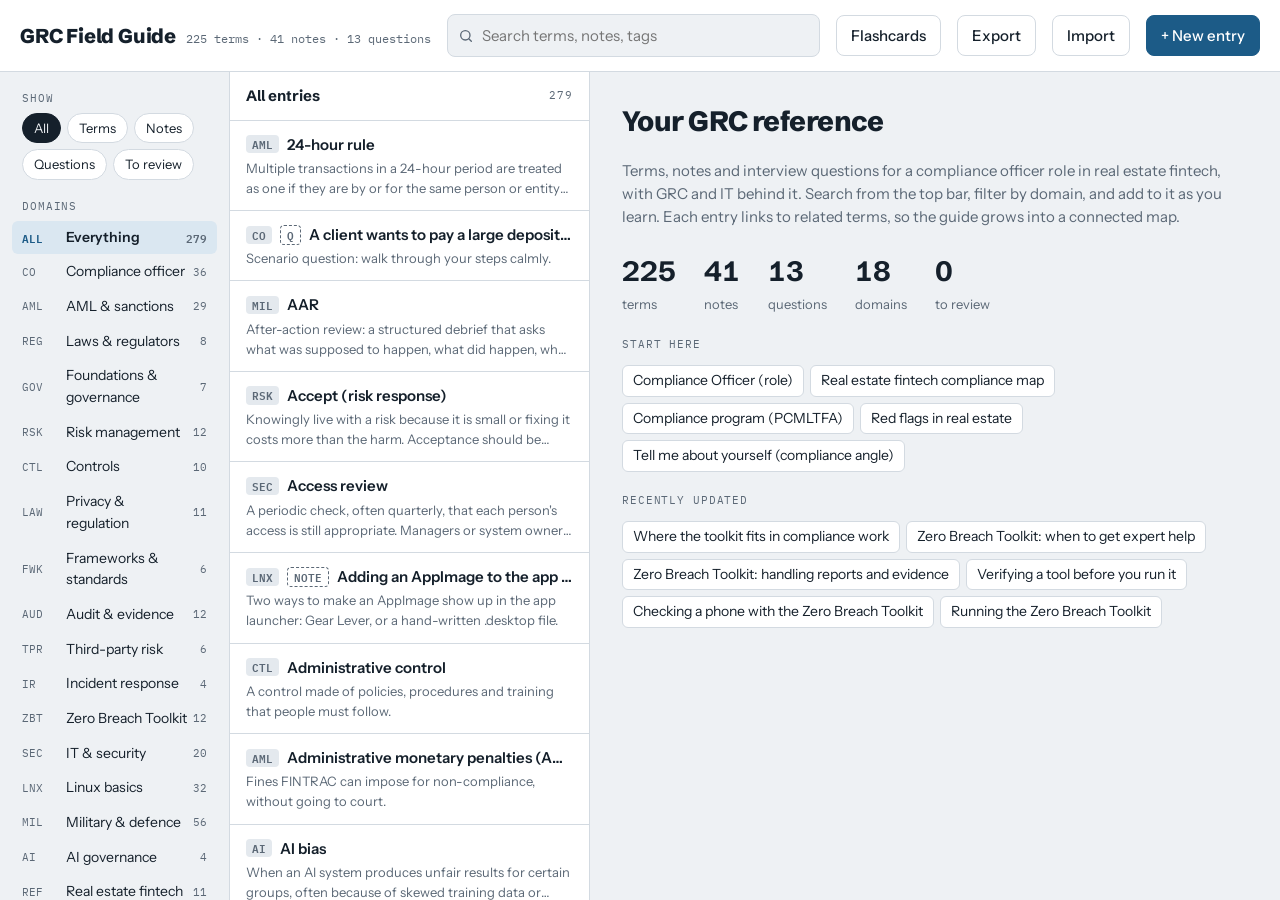
==== index.html @ 6f9888aa "Add browser port of Zero Breach Toolkit (scanner/) and link it from the guide Co-Authored-By: Claude" ====
<!doctype html>
<html lang="en">
<head>
<meta charset="utf-8">
<meta name="viewport" content="width=device-width,initial-scale=1">
<title>GRC Field Guide</title>
<link rel="preconnect" href="https://fonts.googleapis.com">
<link rel="preconnect" href="https://fonts.gstatic.com" crossorigin>
<link rel="stylesheet" href="https://fonts.googleapis.com/css2?family=Schibsted+Grotesk:wght@600;700;800&family=Instrument+Sans:wght@400;500;600&family=IBM+Plex+Mono:wght@400;500&display=swap">
<style>
:root{color-scheme:light}
body{margin:0}
[hidden]{display:none!important}
img{max-width:100%}

/* Layout: three-pane working file — category index | entry ledger | open entry. Collapses to chips + list/detail on phones. */
:root{
  --bg:#EEF1F4; --surface:#FFFFFF; --surface-2:#E4E9EE; --fg:#15202B; --muted:#5B6876; --line:#D3DAE1;
  --accent:#1C5B87; --accent-fg:#FFFFFF; --accent-soft:#DAE7F1; --flag:#A35F00; --flag-soft:#F7E8CC; --danger:#B3261E; --danger-soft:#F8DEDB;
  --f-display:"Schibsted Grotesk","Helvetica Neue",Arial,sans-serif;
  --f-body:"Instrument Sans",system-ui,-apple-system,"Segoe UI",sans-serif;
  --f-mono:"IBM Plex Mono",ui-monospace,"SFMono-Regular",Menlo,monospace;
  --r:8px;
}
@media (prefers-color-scheme: dark){:root:not([data-theme="light"]){
  --bg:#0F151C; --surface:#161F29; --surface-2:#1E2935; --fg:#E3E9EF; --muted:#93A1B0; --line:#293543;
  --accent:#82B8DF; --accent-fg:#0F151C; --accent-soft:#1A3246; --flag:#E5A851; --flag-soft:#38290F; --danger:#F08B80; --danger-soft:#3B1C1A; color-scheme:dark}}
:root[data-theme="dark"]{
  --bg:#0F151C; --surface:#161F29; --surface-2:#1E2935; --fg:#E3E9EF; --muted:#93A1B0; --line:#293543;
  --accent:#82B8DF; --accent-fg:#0F151C; --accent-soft:#1A3246; --flag:#E5A851; --flag-soft:#38290F; --danger:#F08B80; --danger-soft:#3B1C1A; color-scheme:dark}

html,body{height:100%}
body{background:var(--bg);color:var(--fg);font-family:var(--f-body);font-size:15px;line-height:1.55}
*{box-sizing:border-box}
button,input,select,textarea{font:inherit;color:inherit}
:focus-visible{outline:2px solid var(--accent);outline-offset:2px}

.app{height:100%;display:grid;grid-template-rows:auto 1fr;min-height:0}
header.top{display:flex;flex-wrap:wrap;align-items:center;gap:12px 16px;padding:14px 20px;border-bottom:1px solid var(--line);background:var(--surface)}
.brand{display:flex;align-items:baseline;gap:10px;margin-right:auto;min-width:0}
.brand h1{font-family:var(--f-display);font-weight:800;font-size:20px;letter-spacing:-.01em;margin:0;white-space:nowrap}
.brand .count{font-family:var(--f-mono);font-size:12px;color:var(--muted);font-variant-numeric:tabular-nums}
.search{position:relative;flex:1 1 260px;max-width:420px}
.search input{width:100%;padding:9px 12px 9px 34px;border:1px solid var(--line);border-radius:var(--r);background:var(--bg)}
.search svg{position:absolute;left:11px;top:50%;transform:translateY(-50%);width:16px;height:16px;stroke:var(--muted)}
.btn{display:inline-flex;align-items:center;gap:6px;padding:8px 14px;border-radius:var(--r);border:1px solid var(--line);background:var(--surface);cursor:pointer;font-weight:500;white-space:nowrap}
.btn:hover{background:var(--surface-2)}
.btn.primary{background:var(--accent);border-color:var(--accent);color:var(--accent-fg)}
.btn.primary:hover{filter:brightness(1.08)}
.btn.danger{color:var(--danger);border-color:var(--danger)}
.btn.danger.solid{background:var(--danger);color:var(--surface)}
.btn.ghost{border-color:transparent;background:transparent}
.btn:disabled{opacity:.45;cursor:not-allowed}

.panes{display:grid;grid-template-columns:230px minmax(280px,360px) minmax(0,1fr);min-height:0}
.rail,.ledger,.detail{min-height:0;overflow-y:auto}
.rail{border-right:1px solid var(--line);padding:18px 12px}
.ledger{border-right:1px solid var(--line);background:var(--surface)}
.detail{padding:28px 32px 48px}

.label{font-family:var(--f-mono);font-size:11px;letter-spacing:.08em;text-transform:uppercase;color:var(--muted)}
.rail .label{padding:0 10px 6px}
.rail nav{display:flex;flex-direction:column;gap:1px;margin-bottom:18px}
.catbtn{display:grid;grid-template-columns:38px 1fr auto;align-items:center;gap:6px;width:100%;text-align:left;padding:6px 10px;border:0;border-radius:6px;background:transparent;cursor:pointer;font-size:14px}
.catbtn:hover{background:var(--surface-2)}
.catbtn[aria-pressed="true"]{background:var(--accent-soft);color:var(--fg);font-weight:600}
.catbtn .code{font-family:var(--f-mono);font-size:11px;color:var(--muted)}
.catbtn[aria-pressed="true"] .code{color:var(--accent)}
.catbtn .n{font-family:var(--f-mono);font-size:11px;color:var(--muted);font-variant-numeric:tabular-nums}
.kinds{display:flex;flex-wrap:wrap;gap:6px;padding:0 10px 18px}
.pill{padding:4px 11px;border-radius:999px;border:1px solid var(--line);background:var(--surface);cursor:pointer;font-size:13px}
.pill[aria-pressed="true"]{background:var(--fg);color:var(--bg);border-color:var(--fg)}
.chiprow{display:none}

.ledger-head{position:sticky;top:0;z-index:1;display:flex;justify-content:space-between;align-items:center;gap:8px;padding:12px 16px;background:var(--surface);border-bottom:1px solid var(--line)}
.ledger-head h2{font-family:var(--f-display);font-size:15px;font-weight:700;margin:0}
.ledger ul{list-style:none;margin:0;padding:0}
.row{display:block;width:100%;text-align:left;padding:12px 16px;border:0;border-bottom:1px solid var(--line);background:transparent;cursor:pointer}
.row:hover{background:var(--surface-2)}
.row[aria-current="true"]{background:var(--accent-soft);box-shadow:inset 3px 0 0 var(--accent)}
.row .t{display:flex;align-items:center;gap:8px;font-weight:600;min-width:0}
.row .t span.title{overflow:hidden;text-overflow:ellipsis;white-space:nowrap}
.row .s{color:var(--muted);font-size:13px;display:-webkit-box;-webkit-line-clamp:2;-webkit-box-orient:vertical;overflow:hidden;margin-top:2px}
.tag-code{font-family:var(--f-mono);font-size:10.5px;padding:1px 6px;border-radius:4px;background:var(--surface-2);color:var(--muted);flex:none}
.kind-note{font-family:var(--f-mono);font-size:10.5px;padding:1px 6px;border-radius:4px;border:1px dashed var(--muted);color:var(--muted);flex:none}
.flagdot{width:8px;height:8px;border-radius:50%;background:var(--flag);flex:none}
.empty{padding:28px 18px;color:var(--muted);font-size:14px}
.empty strong{display:block;color:var(--fg);font-family:var(--f-display);font-size:16px;margin-bottom:4px}

/* detail */
.entry{max-width:720px}
.back{display:none;margin-bottom:14px}
.eyebrow{display:flex;flex-wrap:wrap;align-items:center;gap:8px;margin-bottom:8px}
.eyebrow .code{font-family:var(--f-mono);font-size:12px;color:var(--accent);font-weight:500}
.entry h2.title{font-family:var(--f-display);font-weight:800;font-size:clamp(26px,4vw,36px);line-height:1.12;letter-spacing:-.02em;margin:0 0 14px;text-wrap:balance}
.lead{font-size:18px;line-height:1.55;margin:0 0 24px;max-width:65ch}
.sect{margin:0 0 24px;max-width:65ch}
.sect h3{margin:0 0 8px}
.sect p{margin:0 0 10px}
.sect ul{margin:0 0 10px;padding-left:20px}
.sect li{margin-bottom:4px}
.example{background:var(--surface);border:1px solid var(--line);border-left:3px solid var(--accent);border-radius:0 var(--r) var(--r) 0;padding:12px 16px}
.example p:last-child{margin-bottom:0}
.links{display:flex;flex-wrap:wrap;gap:6px}
.link{padding:4px 10px;border-radius:6px;border:1px solid var(--line);background:var(--surface);cursor:pointer;font-size:14px}
.link:hover{border-color:var(--accent);color:var(--accent)}
.link.missing{border-style:dashed;color:var(--muted);cursor:default}
.tags{display:flex;flex-wrap:wrap;gap:6px}
.tags span{font-family:var(--f-mono);font-size:12px;color:var(--muted)}
.flagbanner{display:flex;align-items:center;gap:8px;padding:8px 12px;border-radius:var(--r);background:var(--flag-soft);color:var(--flag);font-size:14px;font-weight:500;margin-bottom:18px;max-width:65ch}
.meta{display:flex;flex-wrap:wrap;align-items:center;gap:10px;border-top:1px solid var(--line);padding-top:16px;margin-top:8px}
.meta .when{font-family:var(--f-mono);font-size:12px;color:var(--muted);margin-right:auto}
.confirm{display:flex;flex-wrap:wrap;align-items:center;gap:8px;padding:10px 12px;border-radius:var(--r);background:var(--danger-soft);color:var(--danger);font-size:14px;width:100%}

/* welcome */
.welcome h2{font-family:var(--f-display);font-weight:800;font-size:28px;letter-spacing:-.02em;margin:0 0 8px}
.welcome p{color:var(--muted);max-width:60ch}
.welcome .links.recent{margin-bottom:20px}
.stats{display:flex;flex-wrap:wrap;gap:28px;margin:22px 0}
.stats div{display:flex;flex-direction:column}
.stats b{font-family:var(--f-display);font-size:28px;font-variant-numeric:tabular-nums}
.stats span{font-size:13px;color:var(--muted)}
.recent{margin-top:12px}

/* form */
form.editor{max-width:720px;display:flex;flex-direction:column;gap:16px}
form.editor h2{font-family:var(--f-display);font-weight:800;font-size:24px;margin:0}
.field{display:flex;flex-direction:column;gap:6px}
.field label{font-weight:600;font-size:14px}
.field .hint{font-size:12.5px;color:var(--muted)}
.field input,.field select,.field textarea{width:100%;padding:9px 11px;border:1px solid var(--line);border-radius:var(--r);background:var(--surface)}
.field textarea{resize:vertical;min-height:80px;line-height:1.5}
.two{display:grid;grid-template-columns:1fr 1fr;gap:16px}
.seg{display:inline-flex;border:1px solid var(--line);border-radius:var(--r);overflow:hidden;width:max-content}
.seg button{padding:7px 14px;border:0;background:var(--surface);cursor:pointer}
.seg button[aria-pressed="true"]{background:var(--fg);color:var(--bg)}
.err{color:var(--danger);font-size:13.5px}
.actions{display:flex;gap:10px;flex-wrap:wrap}

/* flashcards */
.overlay{position:fixed;inset:0;background:color-mix(in srgb,var(--bg) 70%,transparent);backdrop-filter:blur(6px);display:flex;align-items:center;justify-content:center;padding:16px;z-index:10}
.card{width:min(560px,100%);background:var(--surface);border:1px solid var(--line);border-radius:14px;padding:24px;box-shadow:0 20px 50px rgba(0,0,0,.18);display:flex;flex-direction:column;gap:16px;max-height:100%;overflow:auto}
.card .top{display:flex;justify-content:space-between;align-items:center}
.card .q{font-family:var(--f-display);font-weight:800;font-size:28px;line-height:1.15;letter-spacing:-.01em;text-wrap:balance;margin:6px 0}
.card .a{border-top:1px dashed var(--line);padding-top:14px}
.card .a p{margin:0 0 10px}
.card .nav{display:flex;flex-wrap:wrap;gap:8px;justify-content:space-between}

code{font-family:var(--f-mono);font-size:.88em;background:var(--surface-2);padding:1px 5px;border-radius:4px}
.codewrap{position:relative;margin:0 0 12px;max-width:100%}
.codewrap pre{margin:0;padding:12px 70px 12px 14px;background:var(--surface-2);border:1px solid var(--line);border-radius:var(--r);overflow-x:auto}
.codewrap pre code{background:none;padding:0;font-size:13px;line-height:1.55;white-space:pre}
.codewrap .copy{position:absolute;top:6px;right:6px;padding:3px 10px;font-size:12px}
.toast{position:fixed;left:50%;bottom:calc(20px + env(safe-area-inset-bottom,0px));transform:translateX(-50%);background:var(--fg);color:var(--bg);padding:9px 16px;border-radius:999px;font-size:14px;z-index:20}
.status{padding:8px 20px;font-size:13px;background:var(--flag-soft);color:var(--flag)}

@media (max-width:1000px){
  .panes{grid-template-columns:minmax(260px,330px) minmax(0,1fr)}
  .rail{display:none}
  .chiprow{display:flex;gap:6px;overflow-x:auto;padding:10px 16px;border-bottom:1px solid var(--line);background:var(--surface)}
  .chiprow .pill{flex:none}
}
@media (max-width:700px){
  header.top{padding:12px 16px}
  .search{max-width:none;order:3;flex-basis:100%}
  .panes{grid-template-columns:minmax(0,1fr)}
  .app[data-view="list"] .detail{display:none}
  .app[data-view="detail"] .ledger,.app[data-view="detail"] .chiprow{display:none}
  .detail{padding:18px 16px 40px}
  .back{display:inline-flex}
  .two{grid-template-columns:1fr}
  .hide-sm{display:none}
}
@media (prefers-reduced-motion:no-preference){.row,.catbtn,.btn{transition:background .12s}}
</style>
</head>
<body>

<div class="app" id="app" data-view="list">
  <header class="top">
    <div class="brand"><h1>GRC Field Guide</h1><span class="count" id="count"></span></div>
    <div class="search">
      <svg viewBox="0 0 24 24" fill="none" stroke-width="2" stroke-linecap="round"><circle cx="11" cy="11" r="7"/><path d="m20 20-3.5-3.5"/></svg>
      <input id="q" type="search" placeholder="Search terms, notes, tags" autocomplete="off" aria-label="Search">
    </div>
    <button class="btn" id="cardsBtn" type="button">Flashcards</button>
    <button class="btn" id="exportBtn" type="button" title="Download a backup of all entries">Export</button>
    <button class="btn" id="importBtn" type="button" title="Add entries from a backup file">Import</button>
    <input type="file" id="importFile" accept="application/json,.json" hidden>
    <button class="btn primary" id="newBtn" type="button">+ New entry</button>
  </header>
  <div style="min-height:0;display:grid;grid-template-rows:auto auto 1fr">
    <div id="status" class="status" hidden></div>
    <div class="chiprow" id="chips"></div>
    <div class="panes">
      <aside class="rail" id="rail"></aside>
      <section class="ledger" id="ledger" aria-label="Entries"></section>
      <main class="detail" id="detail"></main>
    </div>
  </div>
</div>
<div id="overlay" hidden></div>
<div id="toast" class="toast" hidden></div>

<script>const SEED=[{"category":"military","createdAt":1792182600000,"detail":"- The military equivalent of a post-incident review.\n- Works best when it is blameless, so people share honestly.\n- Use it after tabletop exercises and real incidents, and feed the results into the risk register.","example":"","flagged":false,"kind":"term","related":["Post-incident review","Tabletop exercise","Risk register"],"summary":"After-action review: a structured debrief that asks what was supposed to happen, what did happen, why they differ, and what to keep or change.","tags":["incident","process","military"],"title":"AAR","updatedAt":1792182599981,"id":"aar"},{"category":"risk","createdAt":1790983894413,"detail":"","example":"A few minutes of website downtime once a year.","flagged":false,"kind":"term","related":["Risk appetite","Residual risk"],"summary":"Knowingly live with a risk because it is small or fixing it costs more than the harm. Acceptance should be documented and signed off by someone with authority.","tags":["lesson-2","risk-response"],"title":"Accept (risk response)","updatedAt":1790983894398,"id":"accept-risk-response"},{"category":"security","createdAt":1790983894413,"detail":"","example":"","flagged":false,"kind":"term","related":["Least privilege","Evidence"],"summary":"A periodic check, often quarterly, that each person's access is still appropriate. Managers or system owners sign off.","tags":["access","audit"],"title":"Access review","updatedAt":1790983894344,"id":"access-review"},{"category":"linux","createdAt":1792173300000,"detail":"**Option 1: Gear Lever.** It is a Flatpak app that manages AppImages for you, including menu entries and updates for apps that support them.\n\n```\nflatpak install flathub it.mijorus.gearlever\n```\n\n**Option 2: write the launcher yourself.** Create `~/.local/share/applications/myapp.desktop`:\n\n```\n[Desktop Entry]\nType=Application\nName=My App\nExec=/home/yourname/Applications/MyApp-x86_64.AppImage\nIcon=/home/yourname/Applications/myapp.png\nTerminal=false\nCategories=Utility;\n```\n\nThen refresh the menu:\n\n```\nupdate-desktop-database ~/.local/share/applications\n```\n\n- Use the full path in `Exec` and `Icon`. A `~` does not work there.\n- To get an icon, run the AppImage with `--appimage-extract`, then copy a .png from the `squashfs-root` folder.\n- To run it from the terminal by name, see PATH and shell config.","example":"","flagged":false,"kind":"note","related":["Running an AppImage on Fedora","Flatpak","PATH and shell config"],"summary":"Two ways to make an AppImage show up in the app launcher: Gear Lever, or a hand-written .desktop file.","tags":["appimage","how-to","linux"],"title":"Adding an AppImage to the app menu","updatedAt":1792173299988,"id":"adding-an-appimage-to-the-app-menu"},{"category":"controls","createdAt":1790983894413,"detail":"","example":"Annual security training; a policy requiring employees to lock their computers.","flagged":false,"kind":"term","related":["Technical control","Policy, standard, procedure"],"summary":"A control made of policies, procedures and training that people must follow.","tags":["lesson-3"],"title":"Administrative control","updatedAt":1790983894390,"id":"administrative-control"},{"category":"ai","createdAt":1790983894413,"detail":"Location, postal code or name can act as proxies for protected grounds, so a model can discriminate without ever seeing them.","example":"AI rental screening that rejects far more applicants from certain neighbourhoods.","flagged":false,"kind":"term","related":["Tenant screening","EU AI Act"],"summary":"When an AI system produces unfair results for certain groups, often because of skewed training data or proxy variables.","tags":["lesson-8"],"title":"AI bias","updatedAt":1790983894329,"id":"ai-bias"},{"category":"military","createdAt":1792182600000,"detail":"- Air gaps are not perfect. The Stuxnet malware crossed one on infected USB drives.\n- Controls: strict rules on removable media and one-way transfer devices called data diodes.\n- Common in industrial control systems as well as defence.","example":"","flagged":false,"kind":"term","related":["Defense in depth","Classification levels","Physical control"],"summary":"An air gap is a network physically separated from the internet and other networks. US classified networks include NIPRNet (unclassified), SIPRNet (secret) and JWICS (top secret and SCI).","tags":["cyber","networks","military"],"title":"Air gap and classified networks","updatedAt":1792182599984,"id":"air-gap-and-classified-networks"},{"category":"refintech","createdAt":1790983894413,"detail":"Canada's law is the Proceeds of Crime (Money Laundering) and Terrorist Financing Act (PCMLTFA), enforced by FINTRAC.","example":"","flagged":false,"kind":"term","related":["FINTRAC","Know your customer (KYC)","Beneficial ownership"],"summary":"Laws and controls that stop criminals from disguising illegal money as legitimate, for example through property purchases.","tags":["aml"],"title":"Anti-money laundering (AML)","updatedAt":1790983894324,"id":"anti-money-laundering-aml"},{"category":"linux","createdAt":1792173300000,"detail":"- **RPM through dnf:** first choice when Fedora has it. Signed, and it updates with the system.\n- **Flatpak:** a good second choice. Sandboxed, large catalogue, one command updates everything.\n- **AppImage:** best when the developer only offers that. One file, easy to try and remove. Updates are on you and there is no sandbox.\n- **Tarball or building from source:** last resort.\n\nThe security angle: every app you install outside the distro's repositories is a vendor you are trusting. Prefer sources that sign their releases, and keep a list of what you installed by hand.","example":"","flagged":false,"kind":"note","related":["dnf and RPM","Flatpak","AppImage","Third-Party Risk Management (TPRM)"],"summary":"Which packaging to pick when an app offers more than one.","tags":["packages","comparison","linux"],"title":"AppImage, Flatpak or RPM","updatedAt":1792173299987,"id":"appimage-flatpak-or-rpm"},{"category":"linux","createdAt":1792173300000,"detail":"**FUSE error** (\"AppImages require FUSE to run\" or \"error loading libfuse.so.2\"). Install FUSE 2 support:\n\n```\nsudo dnf install fuse fuse-libs\n```\n\n**No FUSE, or you would rather not install it.** Run in extract mode, or unpack once and run the unpacked copy:\n\n```\n./MyApp-x86_64.AppImage --appimage-extract-and-run\n./MyApp-x86_64.AppImage --appimage-extract\n./squashfs-root/AppRun\n```\n\n- \"Permission denied\": you skipped `chmod +x`, or the file is on a drive mounted `noexec`. Move it into your home folder.\n- \"Exec format error\": wrong CPU build. Compare `uname -m` with the file name.\n- Closes with no message: start it from a terminal to see the error. Missing libraries are the usual cause.\n- Electron apps that complain about the \"SUID sandbox helper\": adding `--no-sandbox` works around it, but it switches off a protection, so do it only for apps you trust.\n- Still blocked with normal permissions correct: SELinux may be denying it. Look for recent denials with `sudo ausearch -m avc -ts recent`. Do not turn SELinux off to fix this.","example":"","flagged":false,"kind":"note","related":["FUSE","Running an AppImage on Fedora","SELinux","Disk and storage commands"],"summary":"Fixes for the usual reasons an AppImage will not start on Fedora.","tags":["appimage","troubleshooting","linux"],"title":"AppImage troubleshooting","updatedAt":1792173299989,"id":"appimage-troubleshooting"},{"category":"linux","createdAt":1792173300000,"detail":"- Nothing is installed system-wide and no root access is needed. Delete the file to remove the app.\n- It must match your CPU: x86_64 for most PCs, aarch64 for ARM. Check with `uname -m`.\n- It does not update through dnf. Check for new releases yourself unless the app has its own updater.\n- It runs with all your user permissions, because there is no sandbox by default.","example":"A download named something like MyApp-1.4.2-x86_64.AppImage.","flagged":false,"kind":"term","related":["Running an AppImage on Fedora","AppImage troubleshooting","FUSE","Verifying a download","AppImage, Flatpak or RPM"],"summary":"A single downloadable file that contains an app and what it needs to run on most Linux distributions. You make it executable and run it, with no install step.","tags":["packages","appimage","linux"],"title":"AppImage","updatedAt":1792173299992,"id":"appimage"},{"category":"military","createdAt":1792182600000,"detail":"- Researchers give groups names or numbers, such as APT29.\n- Typical targets: governments, defence suppliers, critical infrastructure and financial firms. Goals are espionage, disruption or theft.\n- Most companies are more likely to face criminals such as ransomware gangs, but threat reports use the term constantly.","example":"","flagged":false,"kind":"term","related":["TTPs","Ransomware","MITRE ATT&CK"],"summary":"Advanced persistent threat: a well-resourced attacker, often linked to a state, that stays inside a network for a long time.","tags":["cyber","threats","military"],"title":"APT","updatedAt":1792182599991,"id":"apt"},{"category":"linux","createdAt":1792173300000,"detail":"```\ntar -xf file.tar.gz              # extract (works for most tar formats)\ntar -czf backup.tar.gz folder/   # create\nunzip file.zip\nzip -r archive.zip folder/\n```","example":"","flagged":false,"kind":"note","related":["Terminal and shell"],"summary":"Pack and unpack the common archive formats.","tags":["commands","linux"],"title":"Archives (tar and zip)","updatedAt":1792173299972,"id":"archives-tar-and-zip"},{"category":"military","createdAt":1792182600000,"detail":"- Granted after an assessment, usually with conditions and an expiry date.\n- Equivalent to a risk acceptance sign-off, or a go-live approval in a commercial company.","example":"","flagged":false,"kind":"term","related":["RMF","Residual risk","POA&M","Accept (risk response)"],"summary":"Authority to operate: a formal decision by a senior official to accept the remaining risk and let a system run.","tags":["frameworks","us","military"],"title":"ATO","updatedAt":1792182599952,"id":"ato"},{"category":"audit","createdAt":1790983894413,"detail":"- Internal audit: the company's own team, finding problems before outsiders do\n- External audit: an independent firm; produces SOC 2 reports and ISO certifications","example":"","flagged":false,"kind":"term","related":["Internal audit","Evidence","Sampling"],"summary":"An independent check of whether a company does what it claims.","tags":["lesson-6"],"title":"Audit","updatedAt":1790983894369,"id":"audit"},{"category":"risk","createdAt":1790983894413,"detail":"Only realistic when the activity is optional. You can't avoid a data breach entirely if your business needs customer data.","example":"A startup with no security team decides not to collect health records yet.","flagged":false,"kind":"term","related":["Data minimization"],"summary":"Stop doing the activity that creates the risk.","tags":["lesson-2","risk-response"],"title":"Avoid (risk response)","updatedAt":1790983894399,"id":"avoid-risk-response"},{"category":"security","createdAt":1790983894413,"detail":"","example":"","flagged":false,"kind":"term","related":["Corrective control","RTO and RPO"],"summary":"Copying data so it can be restored after loss. A backup only counts if restores are tested.","tags":["resilience"],"title":"Backup and recovery","updatedAt":1790983894336,"id":"backup-and-recovery"},{"category":"refintech","createdAt":1790983894413,"detail":"Hidden ownership through numbered companies is a known money-laundering pattern in real estate.","example":"","flagged":false,"kind":"term","related":["Anti-money laundering (AML)"],"summary":"Identifying the real people who ultimately own or control a company or trust, not just the name on paper.","tags":["aml"],"title":"Beneficial ownership","updatedAt":1790983894322,"id":"beneficial-ownership"},{"category":"military","createdAt":1792182600000,"detail":"Use it in risk reports and emails to executives. Busy readers decide from the first line.","example":"BLUF: We need approval to renew the vendor. Risk is medium. Decision needed by Friday.","flagged":false,"kind":"term","related":["SITREP","Risk register"],"summary":"Bottom line up front: put the conclusion or the decision you need in the first sentence, then the supporting details.","tags":["communication","military"],"title":"BLUF","updatedAt":1792182599972,"id":"bluf"},{"category":"incident","createdAt":1790983894413,"detail":"- GDPR: regulator within 72 hours of becoming aware\n- PIPEDA: as soon as feasible, when there's a real risk of significant harm\n- Vendor contracts: require vendors to tell you quickly (often 24–72 hours), or your own clock is at risk","example":"Breach discovered Monday morning → GDPR deadline Thursday morning.","flagged":false,"kind":"note","related":["GDPR","Real risk of significant harm (RROSH)","Data Processing Agreement (DPA)"],"summary":"Who to notify, and how fast, depends on the law and where users live.","tags":["key-idea"],"title":"Breach notification clocks","updatedAt":1790983894309,"id":"breach-notification-clocks"},{"category":"audit","createdAt":1790983894413,"detail":"","example":"","flagged":false,"kind":"term","related":["SOC 2"],"summary":"A letter from a vendor covering the gap between the end of their last SOC 2 period and today, stating no major changes to controls.","tags":["vendors"],"title":"Bridge letter","updatedAt":1790983894359,"id":"bridge-letter"},{"category":"security","createdAt":1790983894413,"detail":"","example":"","flagged":false,"kind":"term","related":["RTO and RPO","Backup and recovery"],"summary":"BCP keeps the business running during a disruption; DR restores the technology.","tags":["resilience"],"title":"Business continuity and disaster recovery (BCP/DR)","updatedAt":1790983894334,"id":"business-continuity-and-disaster-recovery-bcp-dr"},{"category":"security","createdAt":1790983894413,"detail":"","example":"","flagged":false,"kind":"term","related":["Real estate wire fraud","Phishing"],"summary":"Fraud where criminals impersonate a trusted person by email to redirect payments.","tags":["threats","fraud"],"title":"Business email compromise (BEC)","updatedAt":1790983894330,"id":"business-email-compromise-bec"},{"category":"military","createdAt":1792182600000,"detail":"- Malware on an infected computer \"phones home\" to a C2 server (also written C&C) for instructions.\n- Defenders look for it in unusual outbound traffic, odd DNS requests and connections at regular intervals, called beaconing.\n- It is a tactic in MITRE ATT&CK and a stage in the cyber kill chain.","example":"","flagged":false,"kind":"term","related":["Kill chain","MITRE ATT&CK","Logging and monitoring","Detective control"],"summary":"Command and control: how a commander directs forces. In cyber, the channel an attacker uses to control compromised machines.","tags":["cyber","military"],"title":"C2","updatedAt":1792182599998,"id":"c2"},{"category":"military","createdAt":1792182600000,"detail":"- ISR on its own means intelligence, surveillance and reconnaissance: gathering information about an adversary and the environment.\n- The heavy reliance on networks and software makes these systems a prime cyber target.\n- Suppliers in this space face the strictest requirements, such as CMMC and personnel clearances.","example":"","flagged":false,"kind":"term","related":["C2","CMMC","Intelligence disciplines (SIGINT, HUMINT, OSINT)"],"summary":"Command, control, communications, computers, intelligence, surveillance and reconnaissance: the systems that let military forces see, decide and communicate.","tags":["cyber","military"],"title":"C4ISR","updatedAt":1792182599997,"id":"c4isr"},{"category":"military","createdAt":1792182600000,"detail":"Defence suppliers deal with DND's security requirements and the Contract Security Program. See CPCSC for the planned supplier certification.","example":"","flagged":false,"kind":"term","related":["CPCSC","CSE","Classification levels"],"summary":"Canadian Armed Forces and the Department of National Defence: Canada's military and the civilian department that supports it.","tags":["canada","organizations","military"],"title":"CAF and DND","updatedAt":1792182599956,"id":"caf-and-dnd"},{"category":"military","createdAt":1792182600000,"detail":"- Publishes alerts, sector advisories and baseline controls for small and medium organizations, plus the ITSG guidance series.\n- Its advisories use TLP labels.","example":"","flagged":false,"kind":"term","related":["CSE","ITSG-33","TLP"],"summary":"Canadian Centre for Cyber Security: Canada's technical authority on cyber security, part of CSE. It issues alerts and guidance for governments and businesses.","tags":["canada","organizations","military"],"title":"CCCS","updatedAt":1792182599957,"id":"cccs"},{"category":"military","createdAt":1792182600000,"detail":"In an incident, someone must have authority to take a system offline. If the tabletop exercise shows nobody does, fix it in the response plan and name deputies too.","example":"","flagged":false,"kind":"term","related":["Incident Response Plan (IRP)","Tabletop exercise","Three lines model"],"summary":"The line of authority that shows who gives orders and who reports to whom.","tags":["incident","governance","military"],"title":"Chain of command","updatedAt":1792182599974,"id":"chain-of-command"},{"category":"security","createdAt":1790983894413,"detail":"Auditors test it heavily. Look for approval before deployment and segregation between who writes and who approves.","example":"","flagged":false,"kind":"term","related":["Segregation of duties"],"summary":"A controlled process for changes to production systems: request, review, approve, test, deploy, record.","tags":["operations","audit"],"title":"Change management","updatedAt":1790983894339,"id":"change-management"},{"category":"military","createdAt":1792182600000,"detail":"- Canada: Protected A, B and C cover sensitive information outside the national interest, such as personal or business information held by government, rising from limited to extremely grave injury. Confidential, Secret and Top Secret cover the national interest.\n- US: SCI (sensitive compartmented information) sits on top of Top Secret and needs extra access approval.\n- A security clearance is the vetting that lets someone see classified material at a given level, always paired with need to know.\n- In Canada, private companies on government contracts can be screened through PSPC's Contract Security Program.\n- Commercial data classification (public, internal, confidential, restricted) works the same way.","example":"","flagged":false,"kind":"term","related":["Need to know","SCIF","CUI","Personal information (PI)"],"summary":"Labels that say how much damage disclosure could cause and who may see the information. US: Confidential, Secret, Top Secret. Canada: Protected A, B and C, plus Confidential, Secret and Top Secret.","tags":["classification","military"],"title":"Classification levels","updatedAt":1792182599967,"id":"classification-levels"},{"category":"controls","createdAt":1790983894413,"detail":"One control can do two jobs: antivirus that finds and deletes a virus is detective and corrective.\n\nMistake I made: called a camera preventive. Its main job is recording, so it's detective (and physical). Some frameworks add \"deterrent\" for the discouraging effect.","example":"","flagged":false,"kind":"note","related":["Control","Detective control"],"summary":"Ask two questions: when does it act (before, during, after)? Is it technology, a rule, or something physical?","tags":["lesson-3","mistakes"],"title":"Classifying a control","updatedAt":1790983894311,"id":"classifying-a-control"},{"category":"military","createdAt":1792182600000,"detail":"- Level 1: basic safeguards for federal contract information (15 practices).\n- Level 2: aligned to NIST SP 800-171 (110 practices).\n- Level 3: adds a subset of NIST SP 800-172.\n- Rollout is phased, starting in late 2025. Check the current status.\n- Prime contractors pass the requirements down to their subcontractors.","example":"","flagged":false,"kind":"term","related":["NIST SP 800-171","CUI","CPCSC","Third-Party Risk Management (TPRM)"],"summary":"Cybersecurity Maturity Model Certification: the US DoD program that requires defence contractors to prove they meet cyber requirements, by self-assessment or third-party assessment.","tags":["frameworks","us","military"],"title":"CMMC","updatedAt":1792182599947,"id":"cmmc"},{"category":"military","createdAt":1792182600000,"detail":"- Incident leads compare COAs, such as containing now versus watching the attacker.\n- CONOPS documents appear in system design and defence contracts.\n- An OPORD follows a fixed five-paragraph order: situation, mission, execution, sustainment, command and signal.","example":"","flagged":false,"kind":"term","related":["Incident Response Plan (IRP)","Chain of command"],"summary":"Planning terms. A course of action (COA) is one way to reach a goal. A concept of operations (CONOPS) describes how a system or mission will work. An operation order (OPORD) gives the instructions to carry it out.","tags":["planning","military"],"title":"COA, CONOPS and OPORD","updatedAt":1792182599975,"id":"coa-conops-and-opord"},{"category":"military","createdAt":1792182600000,"detail":"- In policy writing, state the why, not just the rule.\n- In an incident, \"protect client data first, then restore service\" lets responders make good decisions without waiting for approval.","example":"","flagged":false,"kind":"term","related":["Policy, standard, procedure","Chain of command","Risk appetite"],"summary":"A short statement of the purpose and desired end state of an operation, so people can adapt when the plan falls apart.","tags":["governance","communication","military"],"title":"Commander's intent","updatedAt":1792182599973,"id":"commander-s-intent"},{"category":"audit","createdAt":1790983894413,"detail":"Easy to miss. When reviewing a vendor's SOC 2, check the CUEC section and confirm your company actually does them.","example":"The vendor secures its platform, but you must manage which of your users have accounts.","flagged":false,"kind":"term","related":["SOC 2","Third-Party Risk Management (TPRM)"],"summary":"Controls a vendor's SOC 2 report says the customer must run themselves for the vendor's controls to be effective.","tags":["vendors","interview"],"title":"Complementary user entity controls (CUECs)","updatedAt":1790983894358,"id":"complementary-user-entity-controls-cuecs"},{"category":"foundations","createdAt":1790983894413,"detail":"Compliance asks: are we following the rules, and can we prove it?\n\nRules come from outside (laws like PIPEDA, standards like PCI DSS, customer contracts) and inside (company policies). A company can be compliant and still be at risk, because laws don't cover every threat.","example":"In real estate: FINTRAC client ID verification and brokerage policies. In tech: breach reporting under PIPEDA and passing a SOC 2 audit.","flagged":false,"kind":"term","related":["Risk","GRC","PIPEDA"],"summary":"Following the rules that apply to you: laws, regulations, industry standards, contracts with customers, and your own internal policies.","tags":["core","lesson-1"],"title":"Compliance","updatedAt":1790983894412,"id":"compliance"},{"category":"military","createdAt":1792182600000,"detail":"- Covers encryption, authentication and careful handling of the keys. In the military the keys themselves are controlled material.\n- Today it overlaps with encryption and key management in commercial security.","example":"","flagged":false,"kind":"term","related":["Encryption","INFOSEC","Two-person integrity"],"summary":"Communications security: measures that keep communications from being read, altered or faked by anyone else.","tags":["cyber","military"],"title":"COMSEC","updatedAt":1792182599995,"id":"comsec"},{"category":"privacy","createdAt":1790983894413,"detail":"Express consent (a clear yes) is needed for sensitive data like credit checks. Implied consent can work for less sensitive, expected uses.","example":"A landlord needs a tenant's written consent before pulling a credit report.","flagged":false,"kind":"term","related":["PIPEDA","Tenant screening"],"summary":"Permission from a person to collect, use or share their personal information. It must be meaningful: people need to understand what they're agreeing to.","tags":["canada"],"title":"Consent","updatedAt":1790983894380,"id":"consent"},{"category":"refintech","createdAt":1790983894413,"detail":"Relevant for income verification and mortgage pre-qualification. Rollout is ongoing, so check the current status.","example":"","flagged":false,"kind":"term","related":["Consent","OSFI B-10"],"summary":"Canada's open banking framework, letting consumers securely share their financial data with approved third parties.","tags":["canada","trend"],"title":"Consumer-driven banking","updatedAt":1790983894316,"id":"consumer-driven-banking"},{"category":"audit","createdAt":1790983894413,"detail":"","example":"","flagged":false,"kind":"term","related":["GRC tools","Evidence"],"summary":"Collecting evidence and checking controls automatically all year instead of once before the audit.","tags":["lesson-6","trend"],"title":"Continuous monitoring","updatedAt":1790983894361,"id":"continuous-monitoring"},{"category":"controls","createdAt":1790983894413,"detail":"Classify every control two ways:\n- By function: preventive, detective, corrective\n- By implementation: technical, administrative, physical","example":"A locked server room is physical and preventive.","flagged":false,"kind":"term","related":["Preventive control","Detective control","Corrective control","Classifying a control"],"summary":"Any safeguard that reduces a risk. Mitigating a risk means applying controls.","tags":["lesson-3"],"title":"Control","updatedAt":1790983894395,"id":"control"},{"category":"military","createdAt":1792182600000,"detail":"A US federal term. In industry it is called business continuity and disaster recovery.","example":"","flagged":false,"kind":"term","related":["Business continuity and disaster recovery (BCP/DR)","RTO and RPO","PACE plan"],"summary":"Continuity of operations: plans to keep essential functions running during and after a disruption.","tags":["resilience","military"],"title":"COOP","updatedAt":1792182599978,"id":"coop"},{"category":"military","createdAt":1792182600000,"detail":"A security operations dashboard or incident status page plays this role. It stops people acting on different versions of the facts.","example":"","flagged":false,"kind":"term","related":["SITREP","SIEM","Logging and monitoring"],"summary":"Common operating picture: one shared view of the situation that everyone works from.","tags":["communication","military"],"title":"COP","updatedAt":1792182599976,"id":"cop"},{"category":"controls","createdAt":1790983894413,"detail":"","example":"Restoring data from backups; antivirus deleting a virus it found.","flagged":false,"kind":"term","related":["Backup and recovery","Detective control"],"summary":"Fixes things after a problem, restoring normal operation.","tags":["lesson-3"],"title":"Corrective control","updatedAt":1790983894392,"id":"corrective-control"},{"category":"military","createdAt":1792182600000,"detail":"Announced in 2025. Details and timelines are still rolling out, so check the current status.","example":"","flagged":false,"kind":"term","related":["CMMC","CAF and DND","CCCS"],"summary":"Canadian Program for Cyber Security Certification: Canada's planned certification program for defence suppliers, similar in approach to CMMC.","tags":["frameworks","canada","military"],"title":"CPCSC","updatedAt":1792182599946,"id":"cpcsc"},{"category":"military","createdAt":1792182600000,"detail":"- The Canadian Centre for Cyber Security is part of CSE.\n- The CSE Act (2019) covers foreign intelligence, cyber security, defensive and active cyber operations, and technical help to partners.","example":"","flagged":false,"kind":"term","related":["CCCS","Five Eyes","OCO and DCO","ITSG-33"],"summary":"Communications Security Establishment: Canada's signals intelligence and cyber security agency.","tags":["canada","organizations","military"],"title":"CSE","updatedAt":1792182599958,"id":"cse"},{"category":"military","createdAt":1792182600000,"detail":"Contractors protect it under NIST SP 800-171 and CMMC.","example":"","flagged":false,"kind":"term","related":["NIST SP 800-171","CMMC","Classification levels"],"summary":"Controlled unclassified information: US government information that is not classified but still must be protected. It replaced older labels such as FOUO.","tags":["classification","us","military"],"title":"CUI","updatedAt":1792182599964,"id":"cui"},{"category":"risk","createdAt":1790983894413,"detail":"Insurers increasingly require controls such as MFA, backups and endpoint protection before they'll issue a policy, so it ties directly to the control program.","example":"","flagged":false,"kind":"term","related":["Transfer (risk response)","Multi-factor authentication (MFA)"],"summary":"Insurance that helps pay for breach costs: investigation, notification, legal fees, lawsuits and sometimes ransom.","tags":["risk-response"],"title":"Cyber insurance","updatedAt":1790983894396,"id":"cyber-insurance"},{"category":"military","createdAt":1792182600000,"detail":"It has shared a leader with the NSA since it was created. Check the current arrangement.","example":"","flagged":false,"kind":"term","related":["NSA","OCO and DCO"],"summary":"United States Cyber Command: the US military command for cyberspace operations, based at Fort Meade, Maryland.","tags":["us","organizations","military"],"title":"CYBERCOM","updatedAt":1792182599961,"id":"cybercom"},{"category":"privacy","createdAt":1790983894413,"detail":"\"Just in case\" is a red flag. Data you never collected can't be stolen, so minimization lowers risk as well as meeting the law.","example":"An app collecting birthdates \"in case we need them later\" violates this principle.","flagged":false,"kind":"term","related":["PIPEDA","Data retention"],"summary":"Only collect the personal information you actually need for a stated purpose. Also called limiting collection.","tags":["lesson-4","principle"],"title":"Data minimization","updatedAt":1790983894381,"id":"data-minimization"},{"category":"thirdparty","createdAt":1790983894413,"detail":"","example":"","flagged":false,"kind":"term","related":["GDPR","Third-Party Risk Management (TPRM)"],"summary":"A contract spelling out how a vendor may use your personal data, how they protect it and what happens at the end. Required under GDPR.","tags":["lesson-7","contracts"],"title":"Data Processing Agreement (DPA)","updatedAt":1790983894354,"id":"data-processing-agreement-dpa"},{"category":"privacy","createdAt":1790983894413,"detail":"Keep data only as long as needed for its purpose or as required by law, then securely destroy it. Laws can also set minimums: FINTRAC records must generally be kept at least five years.","example":"","flagged":false,"kind":"term","related":["Data minimization","FINTRAC"],"summary":"Rules for how long data is kept and when it must be deleted.","tags":["data"],"title":"Data retention","updatedAt":1790983894378,"id":"data-retention"},{"category":"controls","createdAt":1790983894413,"detail":"","example":"A house with a lock, an alarm and cameras. A login with a password, MFA and unusual-login alerts.","flagged":false,"kind":"term","related":["Control"],"summary":"Layering several controls so if one fails, others still protect you.","tags":["lesson-3","principle"],"title":"Defense in depth","updatedAt":1790983894388,"id":"defense-in-depth"},{"category":"audit","createdAt":1790983894413,"detail":"","example":"3 of 25 sampled former employees still had access a month after leaving.","flagged":false,"kind":"term","related":["Remediation plan","Sampling"],"summary":"A problem an auditor finds where a control failed or is missing. Also called a finding or exception.","tags":["lesson-6"],"title":"Deficiency","updatedAt":1790983894364,"id":"deficiency"},{"category":"controls","createdAt":1790983894413,"detail":"","example":"Alerts on logins from an unusual country; a security camera; reviewing bank statements.","flagged":false,"kind":"term","related":["Preventive control","SIEM"],"summary":"Spots a problem while or after it happens.","tags":["lesson-3"],"title":"Detective control","updatedAt":1790983894393,"id":"detective-control"},{"category":"military","createdAt":1792182600000,"detail":"","example":"","flagged":false,"kind":"term","related":["STIG","DoD"],"summary":"Defense Information Systems Agency: provides IT and communications support to the US military and publishes the STIGs.","tags":["us","organizations","military"],"title":"DISA","updatedAt":1792182599959,"id":"disa"},{"category":"linux","createdAt":1792173300000,"detail":"```\ndf -h          # free space per drive\ndu -sh *       # size of each item in this folder\nlsblk -f       # drives, partitions, filesystems\n```\n\n- Drives appear as devices such as `/dev/nvme0n1` and are mounted into the folder tree.\n- `/etc/fstab` lists what mounts at boot.\n- A mount option called `noexec` blocks running programs from that drive, a common reason an AppImage gives \"Permission denied\".","example":"","flagged":false,"kind":"note","related":["Linux filesystem layout","AppImage troubleshooting","Full-disk encryption (LUKS)"],"summary":"Commands for free space, folder sizes and seeing which drives are attached and how they are mounted.","tags":["system","commands","linux"],"title":"Disk and storage commands","updatedAt":1792173299977,"id":"disk-and-storage-commands"},{"category":"linux","createdAt":1792173300000,"detail":"```\nsudo dnf upgrade --refresh       # update everything\ndnf search keyword               # find a package\ndnf info packagename             # details\nsudo dnf install packagename\nsudo dnf remove packagename\ndnf provides /usr/bin/command    # which package supplies this command?\ndnf history                      # what changed, and when\ndnf check-update                 # pending updates\nrpm -qa | grep name              # is it installed?\nsudo dnf install ./file.rpm      # install a downloaded .rpm\n```\n\n- Packages from Fedora's repositories are signed and update along with the system.\n- Adding a third-party repository means trusting that vendor with your whole system. Add only the ones you need.\n- On Ubuntu and Debian, apt does the same job.\n\n`dnf history` and `dnf check-update` are standard patching evidence.","example":"","flagged":false,"kind":"term","related":["Flatpak","Vulnerability management","Evidence","AppImage, Flatpak or RPM"],"summary":"dnf is Fedora's package manager for installing, updating and removing software from trusted repositories. RPM is the package file format it uses.","tags":["packages","fedora","linux"],"title":"dnf and RPM","updatedAt":1792173299994,"id":"dnf-and-rpm"},{"category":"military","createdAt":1792182600000,"detail":"- Sets standards that spread into industry: STIGs, the RMF and CMMC.\n- Since late 2025 the administration also uses \"Department of War\" as a secondary name, while DoD remains the statutory name. Check current usage.","example":"","flagged":false,"kind":"term","related":["DISA","CYBERCOM","NSA","CMMC"],"summary":"United States Department of Defense, the parent department of the US military.","tags":["us","organizations","military"],"title":"DoD","updatedAt":1792182599962,"id":"dod"},{"category":"refintech","createdAt":1790983894413,"detail":"Controls focus on signer identity, audit trails and tamper-evident documents.","example":"","flagged":false,"kind":"term","related":["Know your customer (KYC)","Evidence"],"summary":"Signing documents digitally. Widely used for real estate agreements, with conditions set by provincial electronic commerce laws.","tags":["documents"],"title":"Electronic signatures","updatedAt":1790983894315,"id":"electronic-signatures"},{"category":"military","createdAt":1792182600000,"detail":"- Examples: jamming radar, jamming or spoofing GPS.\n- Relevance outside the military: wireless attacks such as rogue Wi-Fi access points and GPS spoofing that affects time sync or location-based systems.","example":"","flagged":false,"kind":"term","related":["Intelligence disciplines (SIGINT, HUMINT, OSINT)","C4ISR"],"summary":"Using the radio spectrum to attack, protect or gather information, through jamming, spoofing and listening.","tags":["cyber","military"],"title":"Electronic warfare (EW)","updatedAt":1792182599986,"id":"electronic-warfare-ew"},{"category":"security","createdAt":1790983894413,"detail":"- At rest: stored data (databases, laptops)\n- In transit: data moving over networks (TLS / HTTPS)","example":"","flagged":false,"kind":"term","related":["Hashing","Technical control"],"summary":"Scrambling data so only someone with the key can read it.","tags":["data"],"title":"Encryption","updatedAt":1790983894343,"id":"encryption"},{"category":"ai","createdAt":1790983894413,"detail":"Requirements phase in over several years and timelines have been under discussion, so check the current status.","example":"","flagged":false,"kind":"term","related":["ISO 42001","NIST AI Risk Management Framework"],"summary":"The first major AI law. It sorts AI systems by risk, with the strictest rules for high-risk uses such as hiring and credit decisions.","tags":["lesson-8","international"],"title":"EU AI Act","updatedAt":1790983894328,"id":"eu-ai-act"},{"category":"audit","createdAt":1790983894413,"detail":"Good evidence is complete, dated and system-generated where possible. Always compare a report against the full population.","example":"\"All laptops are encrypted\" → device-management report showing encryption on each laptop, plus the full laptop inventory to prove none are missing.","flagged":false,"kind":"term","related":["Sampling","Continuous monitoring"],"summary":"Proof that a control works. If you can't prove it, it didn't happen. Also called artifacts.","tags":["lesson-6"],"title":"Evidence","updatedAt":1790983894367,"id":"evidence"},{"category":"linux","createdAt":1792173300000,"detail":"```\nsudo dnf upgrade --refresh\nsudo dnf install fuse fuse-libs\nflatpak remote-add --if-not-exists flathub https://dl.flathub.org/repo/flathub.flatpakrepo\nmkdir -p ~/Applications\ngetenforce\nsudo firewall-cmd --state\nlsblk -f\n```\n\nWhat each line does: update the system, add FUSE support for AppImages, add the Flathub app store, create a home for AppImages, then confirm SELinux, the firewall and disk encryption are on.","example":"","flagged":false,"kind":"note","related":["AppImage","FUSE","Flatpak","SELinux","firewalld","Full-disk encryption (LUKS)"],"summary":"A first-day checklist for a Fedora machine, including the pieces that make AppImages work.","tags":["fedora","how-to","linux"],"title":"Fedora setup checklist","updatedAt":1792173299969,"id":"fedora-setup-checklist"},{"category":"linux","createdAt":1792173300000,"detail":"- Packages: dnf and RPM. Flatpak is included on the Workstation edition.\n- SELinux is on by default.\n- A new release comes out about every six months and each is supported for roughly 13 months, so plan to upgrade.\n- Workstation uses the GNOME desktop.\n\nCheck your version:\n\n```\ncat /etc/os-release\n```","example":"","flagged":false,"kind":"term","related":["Linux distribution (distro)","SELinux","dnf and RPM","Fedora setup checklist"],"summary":"A community Linux distribution sponsored by Red Hat, known for current software and strong security defaults. It is the upstream of Red Hat Enterprise Linux.","tags":["basics","fedora","linux"],"title":"Fedora","updatedAt":1792173299999,"id":"fedora"},{"category":"linux","createdAt":1792173300000,"detail":"`ls -l` shows something like `-rwxr-xr--`. After the first character, the three triplets are owner, group and others. Read is 4, write is 2, execute is 1, so 755 means owner rwx, group r-x, others r-x.\n\n```\nls -l myfile\nchmod +x myfile                 # make it runnable\nchmod 644 notes.txt             # owner reads and writes, others read\nchmod 600 ~/.ssh/id_ed25519     # private key: only you\nsudo chown user:group file      # change the owner\n```\n\n- 755 is typical for programs and folders, 644 for normal files, 600 for secrets.\n- \"Permission denied\" usually means the file lacks the right permission, or you need sudo.\n\nThis is least privilege applied to files. Auditors check that sensitive files are not readable by everyone.","example":"","flagged":false,"kind":"term","related":["Least privilege","sudo and root","Running an AppImage on Fedora","SSH and keys"],"summary":"Settings that say who can read, write or run each file: the owner, the owner's group, and everyone else.","tags":["basics","security","linux"],"title":"File permissions (chmod)","updatedAt":1792173299996,"id":"file-permissions-chmod"},{"category":"refintech","createdAt":1790983894413,"detail":"Real estate obligations include:\n- A compliance program (compliance officer, policies, risk assessment, training, two-year effectiveness review)\n- Verifying client identity and keeping records\n- Determining third parties and politically exposed persons\n- Reporting suspicious transactions and large cash transactions ($10,000+)\n\nFintechs serving brokerages often build features that support these obligations.","example":"An agent verifying a buyer's photo ID and recording the details on the FINTRAC form.","flagged":false,"kind":"term","related":["Anti-money laundering (AML)","Know your customer (KYC)","Data retention"],"summary":"Canada's financial intelligence unit. It enforces anti-money-laundering rules under the PCMLTFA, and real estate brokers, sales representatives and developers are reporting entities.","tags":["canada","aml","interview"],"title":"FINTRAC","updatedAt":1790983894325,"id":"fintrac"},{"category":"linux","createdAt":1792173300000,"detail":"```\nsudo firewall-cmd --state\nsudo firewall-cmd --list-all\nsudo firewall-cmd --add-port=8080/tcp --permanent\nsudo firewall-cmd --reload\n```\n\n- A change made without `--permanent` disappears at reboot.\n- Open only the ports for services you actually run.","example":"","flagged":false,"kind":"term","related":["Preventive control","Linux networking commands","Defense in depth"],"summary":"Fedora's default firewall service. It decides which network traffic is allowed in, using zones.","tags":["security","network","fedora","linux"],"title":"firewalld","updatedAt":1792173299978,"id":"firewalld"},{"category":"military","createdAt":1792182600000,"detail":"Joint cyber advisories are often co-signed by these partners' agencies, including Canada's CCCS.","example":"","flagged":false,"kind":"term","related":["CCCS","NSA","TLP"],"summary":"The intelligence-sharing alliance of Canada, the United States, the United Kingdom, Australia and New Zealand.","tags":["organizations","intelligence","military"],"title":"Five Eyes","updatedAt":1792182599955,"id":"five-eyes"},{"category":"linux","createdAt":1792173300000,"detail":"```\nflatpak remote-add --if-not-exists flathub https://dl.flathub.org/repo/flathub.flatpakrepo\nflatpak install flathub it.mijorus.gearlever\nflatpak run it.mijorus.gearlever\nflatpak update\nflatpak list\nflatpak uninstall it.mijorus.gearlever\n```\n\n- App IDs look like `org.name.App`. Find them on flathub.org.\n- The sandbox limits which files and devices an app can touch. Flatseal, itself a Flatpak app, shows and changes those permissions.\n- Fedora Workstation includes Flatpak, and the Software app can install from it.","example":"","flagged":false,"kind":"term","related":["AppImage, Flatpak or RPM","Least privilege","Adding an AppImage to the app menu"],"summary":"A way to install desktop apps that run in a sandbox, with updates handled separately from the operating system. Flathub is the main app store.","tags":["packages","linux"],"title":"Flatpak","updatedAt":1792173299993,"id":"flatpak"},{"category":"thirdparty","createdAt":1790983894413,"detail":"","example":"Your payroll provider's cloud host.","flagged":false,"kind":"term","related":["Third-Party Risk Management (TPRM)"],"summary":"Your vendor's vendors. You can't check them directly, so you ask your vendors how they manage their own suppliers.","tags":["lesson-7"],"title":"Fourth party","updatedAt":1790983894352,"id":"fourth-party"},{"category":"linux","createdAt":1792173300000,"detail":"```\nlsblk -f      # look for crypto_LUKS in the FSTYPE column\n```\n\n- Fedora's installer offers to encrypt the disk. It is far easier to choose it at install time than to add it later.\n- The command output, with the date, answers the audit question \"are all laptops encrypted?\".","example":"","flagged":false,"kind":"term","related":["Encryption","Evidence","Preventive control"],"summary":"LUKS is the standard full-disk encryption on Linux. Without the passphrase, the data on a lost or stolen laptop cannot be read.","tags":["security","data","linux"],"title":"Full-disk encryption (LUKS)","updatedAt":1792173299976,"id":"full-disk-encryption-luks"},{"category":"linux","createdAt":1792173300000,"detail":"On Fedora the AppImage error \"dlopen(): error loading libfuse.so.2\" means the FUSE 2 library is missing. Install it, or run the AppImage in extract mode. Newer AppImages built with a static runtime may not need it.","example":"","flagged":false,"kind":"term","related":["AppImage troubleshooting","AppImage"],"summary":"Filesystem in Userspace. It lets ordinary programs mount a filesystem without root, and it is how most AppImages open themselves.","tags":["appimage","linux"],"title":"FUSE","updatedAt":1792173299991,"id":"fuse"},{"category":"privacy","createdAt":1790983894413,"detail":"- Regulators must be notified of qualifying breaches within 72 hours of becoming aware\n- Fines up to €20 million or 4% of global annual revenue\n- Requires a Data Processing Agreement with vendors who handle personal data","example":"A Toronto app with users in France must comply.","flagged":false,"kind":"term","related":["Data Processing Agreement (DPA)","PIPEDA"],"summary":"The EU's privacy law, the most influential in the world. It applies to any company anywhere that handles EU residents' data.","tags":["international","lesson-4"],"title":"GDPR","updatedAt":1790983894382,"id":"gdpr"},{"category":"career","createdAt":1790983894413,"detail":"- ISC2 CC (Certified in Cybersecurity): entry-level foundation\n- CompTIA Security+: broad security foundation\n- IAPP CIPP/C: Canadian privacy law; CIPM: privacy program management\n- ISACA CISA: IT audit; CRISC: IT risk\n- ISC2 CISSP: senior, requires experience","example":"","flagged":false,"kind":"term","related":["GRC"],"summary":"Credentials that signal GRC knowledge to employers.","tags":["career","lesson-8"],"title":"GRC certifications","updatedAt":1790983894314,"id":"grc-certifications"},{"category":"career","createdAt":1790983894413,"detail":"- GRC / compliance analyst: maintains controls, collects evidence, supports audits\n- Risk analyst: runs the risk register and assessments\n- Privacy analyst: privacy laws, consent, data requests\n- Third-party risk analyst: vendor reviews\n- IT auditor: tests controls\n- AI governance specialist: newer, focused on AI risk","example":"","flagged":false,"kind":"term","related":["GRC certifications","Three lines model"],"summary":"Common job titles in the field and what they do.","tags":["career","lesson-8"],"title":"GRC roles","updatedAt":1790983894313,"id":"grc-roles"},{"category":"audit","createdAt":1790983894413,"detail":"Examples: Vanta, Drata, OneTrust, AuditBoard, ServiceNow GRC. Familiarity with one is a plus on a resume.","example":"","flagged":false,"kind":"term","related":["Continuous monitoring","Unified control framework"],"summary":"Software that tracks controls, risks and vendors, and automatically gathers audit evidence from company systems.","tags":["tools","career"],"title":"GRC tools","updatedAt":1790983894360,"id":"grc-tools"},{"category":"foundations","createdAt":1790983894413,"detail":"- Governance: who decides, policies, oversight by leadership and the board\n- Risk: identify, assess, respond, monitor\n- Compliance: meet laws, standards and contracts, and keep evidence that you do\n\nIn tech companies GRC teams sit between security, legal, IT and the business. Much of the day-to-day work is maintaining controls and evidence for audits.","example":"A fintech GRC analyst might own the SOC 2 audit, keep the risk register current, and review new vendors before contracts are signed.","flagged":false,"kind":"term","related":["Compliance","Risk","Risk register","SOC 2"],"summary":"Governance, Risk and Compliance: the combined practice of setting direction (governance), managing what could go wrong (risk), and proving you follow the rules (compliance).","tags":["core"],"title":"GRC","updatedAt":1790983894413,"id":"grc"},{"category":"security","createdAt":1790983894413,"detail":"Unlike encryption, hashing can't be reversed with a key. Plain-text password storage is both a risk and a compliance failure.","example":"","flagged":false,"kind":"term","related":["Encryption"],"summary":"A one-way transformation of data. Used to store passwords so the original can't be read back.","tags":["data","lesson-1"],"title":"Hashing","updatedAt":1790983894342,"id":"hashing"},{"category":"security","createdAt":1790983894413,"detail":"Joiner–Mover–Leaver: give access when people join, adjust when they change roles, and remove it on their last day. Leaver failures are a classic audit finding.","example":"","flagged":false,"kind":"term","related":["Least privilege","Access review","Single sign-on (SSO)"],"summary":"The processes and tools that control who can access what: creating accounts, granting permissions, and removing access.","tags":["access"],"title":"Identity and access management (IAM)","updatedAt":1790983894347,"id":"identity-and-access-management-iam"},{"category":"incident","createdAt":1790983894413,"detail":"Stages: Prepare → Detect and analyze → Contain, eradicate, recover → Post-incident review.\n\nCompliance's job during an incident: do we have to report this, to whom, and by when?","example":"","flagged":false,"kind":"term","related":["Tabletop exercise","Post-incident review","Real risk of significant harm (RROSH)"],"summary":"A written plan for handling security incidents: roles, decision authority, contacts, steps and notification duties.","tags":["lesson-8"],"title":"Incident Response Plan (IRP)","updatedAt":1790983894351,"id":"incident-response-plan-irp"},{"category":"military","createdAt":1792182600000,"detail":"- An older government term. Cybersecurity usually focuses on the digital side.\n- Confidentiality, integrity and availability (the CIA triad) are the three goals.\n- The word covers paper records too, which matters for a brokerage.","example":"","flagged":false,"kind":"term","related":["COMSEC","OPSEC","ISO 27001"],"summary":"Information security: protecting information in any form, on paper or in systems, so it stays confidential, accurate and available.","tags":["cyber","military"],"title":"INFOSEC","updatedAt":1792182599994,"id":"infosec"},{"category":"risk","createdAt":1790983894413,"detail":"","example":"The inherent risk of holding a customer database is high.","flagged":false,"kind":"term","related":["Residual risk","Control"],"summary":"How risky something is before any safeguards are in place.","tags":["lesson-2"],"title":"Inherent risk","updatedAt":1790983894403,"id":"inherent-risk"},{"category":"military","createdAt":1792182600000,"detail":"- US cleared defence contractors must run formal insider threat programs.\n- A good program combines HR, security and IT monitoring.\n- Useful controls: least privilege, segregation of duties, regular access reviews, activity monitoring and fast offboarding.","example":"An employee downloads the full client list the week before resigning.","flagged":false,"kind":"term","related":["Least privilege","Segregation of duties","Access review","Identity and access management (IAM)"],"summary":"Risk from people who already have legitimate access and misuse it, on purpose or by mistake.","tags":["cyber","people","military"],"title":"Insider threat","updatedAt":1792182599985,"id":"insider-threat"},{"category":"military","createdAt":1792182600000,"detail":"- OSINT is the one that crosses into everyday work. Attackers research targets from public sources like LinkedIn, company sites and property records, then use it for phishing.\n- Defenders use OSINT for threat intelligence and for due diligence.\n- In AML and KYC work, adverse media searches are OSINT.","example":"","flagged":false,"kind":"term","related":["OPSEC","Know your customer (KYC)","Phishing"],"summary":"The main ways intelligence is gathered: SIGINT from signals, HUMINT from people, OSINT from open sources, GEOINT from imagery and location.","tags":["cyber","intelligence","military"],"title":"Intelligence disciplines (SIGINT, HUMINT, OSINT)","updatedAt":1792182599988,"id":"intelligence-disciplines-sigint-humint-osint"},{"category":"audit","createdAt":1790983894413,"detail":"","example":"","flagged":false,"kind":"term","related":["Three lines model","Readiness assessment"],"summary":"The company's own independent audit function. It reports to the board's audit committee and checks whether controls and risk management work.","tags":["lesson-6"],"title":"Internal audit","updatedAt":1790983894368,"id":"internal-audit"},{"category":"frameworks","createdAt":1790983894413,"detail":"Built around the risk management cycle. The 2022 version's Annex A lists 93 controls. Certificates last three years with yearly surveillance audits.","example":"","flagged":false,"kind":"term","related":["SOC 2","ISO 42001","Risk management cycle"],"summary":"The international standard for an Information Security Management System (ISMS). Companies earn a formal certification from an accredited body.","tags":["lesson-5","international"],"title":"ISO 27001","updatedAt":1790983894373,"id":"iso-27001"},{"category":"ai","createdAt":1790983894413,"detail":"","example":"","flagged":false,"kind":"term","related":["ISO 27001","EU AI Act"],"summary":"A certifiable international standard for an AI management system, modelled on ISO 27001.","tags":["lesson-8"],"title":"ISO 42001","updatedAt":1790983894327,"id":"iso-42001"},{"category":"military","createdAt":1792182600000,"detail":"- Its control catalogue is based on NIST SP 800-53.\n- Used on federal systems and by suppliers who handle government information.\n- Compare it with the RMF.","example":"","flagged":false,"kind":"term","related":["CSE","NIST SP 800-53","RMF"],"summary":"IT Security Risk Management: A Lifecycle Approach. The Government of Canada's guidance from CSE for managing IT security risk.","tags":["frameworks","canada","military"],"title":"ITSG-33","updatedAt":1792182599945,"id":"itsg-33"},{"category":"risk","createdAt":1790983894413,"detail":"","example":"Number of critical vulnerabilities unpatched past 30 days; percentage of staff overdue on security training.","flagged":false,"kind":"term","related":["Risk appetite","Continuous monitoring"],"summary":"A measurable signal that a risk is growing, used as an early warning.","tags":["metrics"],"title":"Key risk indicator (KRI)","updatedAt":1790983894397,"id":"key-risk-indicator-kri"},{"category":"military","createdAt":1792182600000,"detail":"Lockheed Martin's cyber kill chain has seven stages:\n- Reconnaissance\n- Weaponization\n- Delivery\n- Exploitation\n- Installation\n- Command and control\n- Actions on objectives\n\nDefenders map their controls to the stages. Catching an attack early gives the most time to respond.","example":"","flagged":false,"kind":"term","related":["C2","Defense in depth","TTPs","MITRE ATT&CK"],"summary":"A model of the steps an attack goes through. Breaking any step stops the attack. It comes from the military targeting cycle: find, fix, track, target, engage, assess.","tags":["cyber","threats","military"],"title":"Kill chain","updatedAt":1792182599992,"id":"kill-chain"},{"category":"refintech","createdAt":1790983894413,"detail":"Digital ID verification (document scan plus selfie match) is a common real estate fintech feature. It creates sensitive biometric and ID data to protect.","example":"","flagged":false,"kind":"term","related":["FINTRAC","Personal information (PI)"],"summary":"Verifying who a client is and understanding their activity, so you can spot risk and meet AML rules.","tags":["aml"],"title":"Know your customer (KYC)","updatedAt":1790983894323,"id":"know-your-customer-kyc"},{"category":"controls","createdAt":1790983894413,"detail":"Reduces the damage from a mistake or a compromised account. Enforced through role-based access and regular access reviews.","example":"A support rep can view customer tickets but not the company's financial records.","flagged":false,"kind":"term","related":["Role-based access control (RBAC)","Access review","Segregation of duties"],"summary":"Give people only the access they need to do their job, and nothing more.","tags":["lesson-3","principle"],"title":"Least privilege","updatedAt":1790983894387,"id":"least-privilege"},{"category":"linux","createdAt":1792173300000,"detail":"- The kernel is the core that talks to the hardware. A distro is the kernel plus everything around it.\n- Fedora, RHEL, Rocky Linux and AlmaLinux are the Red Hat family: RPM packages, dnf and SELinux.\n- Ubuntu and Debian use apt and .deb packages.\n- Most commands work the same everywhere. Package management is the main difference.\n\nMany company servers run a Red Hat family distro or Ubuntu. Fedora is the upstream of RHEL, so what you learn on Fedora carries over.","example":"","flagged":false,"kind":"term","related":["Fedora","dnf and RPM"],"summary":"A complete operating system built around the Linux kernel, packaged with tools, a package manager and a desktop. Fedora, Ubuntu, Debian and Red Hat Enterprise Linux are distros.","tags":["basics","linux"],"title":"Linux distribution (distro)","updatedAt":1792173300000,"id":"linux-distribution-distro"},{"category":"linux","createdAt":1792173300000,"detail":"- `/home/yourname`, also written `~`: your files and app settings\n- `/etc`: system configuration files\n- `/var/log`: logs\n- `/usr`: installed programs and libraries\n- `/opt`: optional third-party software\n- `/tmp`: temporary files\n- `/dev`, `/proc`, `/sys`: virtual files that represent devices and the running system\n- `/mnt` and `/media`: where drives get mounted\n\nHidden files start with a dot, such as `~/.bashrc` or `~/.config`. Paths are case-sensitive, so `Notes` and `notes` are different folders.\n\nIn an audit, `/etc` is where settings are checked and `/var/log` is where activity is checked.","example":"","flagged":false,"kind":"term","related":["Terminal and shell","Disk and storage commands","Evidence"],"summary":"Everything lives under one root folder, /, with standard places for settings, logs, programs and your own files.","tags":["basics","linux"],"title":"Linux filesystem layout","updatedAt":1792173299997,"id":"linux-filesystem-layout"},{"category":"linux","createdAt":1792173300000,"detail":"- Patching: `dnf history`, `dnf check-update`\n- Admin rights: `getent group wheel`, `sudo -l`\n- All accounts: `getent passwd`\n- SSH hardening: `sudo grep -E \"PermitRootLogin|PasswordAuthentication\" /etc/ssh/sshd_config`\n- Firewall: `sudo firewall-cmd --list-all`\n- SELinux: `getenforce`\n- Disk encryption: `lsblk -f`\n- Listening services: `sudo ss -tulpn`\n- Logging: `journalctl` and `systemctl status auditd`\n- Clock sync: `timedatectl`\n\nCapture the output with the date and the host name. That is evidence. For an interview, be ready to say which control each check proves.","example":"","flagged":false,"kind":"note","related":["Evidence","Sampling","Least privilege","Access review","Logging and monitoring","Defense in depth","SELinux","Full-disk encryption (LUKS)"],"summary":"What auditors ask about a Linux server or laptop, and the command that produces the evidence.","tags":["audit","interview","linux"],"title":"Linux in an audit","updatedAt":1792173299970,"id":"linux-in-an-audit"},{"category":"linux","createdAt":1792173300000,"detail":"```\nip a                            # my IP addresses\nip route                        # default gateway\nping -c 4 example.com\nsudo ss -tulpn                  # what is listening on which port\ncurl -I https://example.com     # fetch the headers\ndig example.com                 # DNS lookup\nnmcli device status             # network connections\n```\n\n`ss -tulpn` is a quick answer to \"what services are exposed on this machine?\", a question security reviews always ask.","example":"","flagged":false,"kind":"note","related":["firewalld","SSH and keys"],"summary":"The short list for checking addresses, connectivity and what is listening.","tags":["network","commands","linux"],"title":"Linux networking commands","updatedAt":1792173299981,"id":"linux-networking-commands"},{"category":"security","createdAt":1790983894413,"detail":"","example":"","flagged":false,"kind":"term","related":["SIEM","Detective control"],"summary":"Recording system activity and reviewing it to detect problems and support investigations.","tags":["operations"],"title":"Logging and monitoring","updatedAt":1790983894337,"id":"logging-and-monitoring"},{"category":"linux","createdAt":1792173300000,"detail":"```\njournalctl -e                           # newest entries\njournalctl -u sshd --since \"1 hour ago\"\njournalctl -b -p err                    # errors since the last boot\njournalctl -f                           # follow live\n```\n\nSome programs also write plain files under `/var/log`. In a company these logs are usually sent to a central SIEM so they cannot be erased by whoever caused the problem.","example":"","flagged":false,"kind":"note","related":["Logging and monitoring","SIEM","Detective control","Evidence"],"summary":"journalctl reads the system log that systemd keeps. Logs show who logged in, what failed and when.","tags":["system","logs","linux"],"title":"Logs with journalctl","updatedAt":1792173299983,"id":"logs-with-journalctl"},{"category":"military","createdAt":1792182600000,"detail":"- US Army: 17C Cyber Operations Specialist and 25B Information Technology Specialist\n- US Navy: Cryptologic Technician Networks (CTN)\n- US Air Force: 1B4X1 Cyber Warfare Operations\n- Many roles in logistics, signals, intelligence and administration build skills that carry over to compliance work: procedures, records, inspections, briefings.\n- A security clearance shows a person was vetted. It does not show what they can do.\n- Titles differ by country and era, so ask what the person actually did day to day.","example":"","flagged":false,"kind":"note","related":["SOP","AAR","Classification levels","GRC roles"],"summary":"A rough guide for reading military résumés and working with people who served.","tags":["career","military"],"title":"Military jobs that map to GRC and IT","updatedAt":1792182599999,"id":"military-jobs-that-map-to-grc-and-it"},{"category":"risk","createdAt":1790983894413,"detail":"","example":"Requiring a home inspection before buying; adding MFA to stop account takeovers.","flagged":false,"kind":"term","related":["Control","Transfer (risk response)"],"summary":"Reduce a risk's likelihood or impact by adding controls. The most common response.","tags":["lesson-2","risk-response"],"title":"Mitigate (risk response)","updatedAt":1790983894401,"id":"mitigate-risk-response"},{"category":"security","createdAt":1792182600000,"detail":"- Tactics are goals, such as Initial Access, Persistence, Lateral Movement, Exfiltration and Command and Control.\n- Techniques have IDs. T1566 is Phishing.\n- Uses: mapping detections, planning red team work, finding gaps in coverage, and answering vendor questionnaires.","example":"","flagged":false,"kind":"term","related":["TTPs","Kill chain","C2","Red, blue and purple teams","Phishing"],"summary":"A public knowledge base of attacker tactics and techniques drawn from real incidents, used to describe attacks and test defences.","tags":["frameworks","threats","military"],"title":"MITRE ATT&CK","updatedAt":1792182599944,"id":"mitre-att-ck"},{"category":"security","createdAt":1790983894413,"detail":"One of the most effective controls against account takeover. Phishing-resistant MFA (passkeys, hardware keys) beats SMS codes.","example":"","flagged":false,"kind":"term","related":["Identity and access management (IAM)","Preventive control"],"summary":"Logging in with two or more kinds of proof: something you know (password), have (phone, key) or are (fingerprint).","tags":["access"],"title":"Multi-factor authentication (MFA)","updatedAt":1790983894348,"id":"multi-factor-authentication-mfa"},{"category":"military","createdAt":1792182600000,"detail":"Useful on phone calls for serial numbers, case IDs and reference codes. Do not read passwords aloud.","example":"","flagged":false,"kind":"term","related":["Zulu time and DTG","NATO"],"summary":"A spelling code for reading letters over voice: Alfa, Bravo, Charlie, Delta, Echo, Foxtrot, Golf, Hotel, India, Juliett, Kilo, Lima, Mike, November, Oscar, Papa, Quebec, Romeo, Sierra, Tango, Uniform, Victor, Whiskey, X-ray, Yankee, Zulu.","tags":["communication","military"],"title":"NATO phonetic alphabet","updatedAt":1792182599969,"id":"nato-phonetic-alphabet"},{"category":"military","createdAt":1792182600000,"detail":"- Treats cyberspace as an operational domain.\n- Its cooperative cyber defence centre in Tallinn produced the Tallinn Manual on international law and cyber operations.\n- The NATO phonetic alphabet is the global standard for spelling by voice.","example":"","flagged":false,"kind":"term","related":["NATO phonetic alphabet","Five Eyes"],"summary":"North Atlantic Treaty Organization: a 32-member military alliance that includes Canada and the US.","tags":["organizations","military"],"title":"NATO","updatedAt":1792182599954,"id":"nato"},{"category":"military","createdAt":1792182600000,"detail":"It is least privilege for information. Role-based access and regular access reviews put it into practice.","example":"","flagged":false,"kind":"term","related":["Least privilege","Classification levels","Role-based access control (RBAC)"],"summary":"Even with the right clearance, a person gets only the information they need for their job.","tags":["classification","access","military"],"title":"Need to know","updatedAt":1792182599966,"id":"need-to-know"},{"category":"ai","createdAt":1790983894413,"detail":"","example":"","flagged":false,"kind":"term","related":["NIST Cybersecurity Framework (CSF)"],"summary":"A voluntary US framework for managing AI risk, organized into four functions: Govern, Map, Measure, Manage.","tags":["lesson-8"],"title":"NIST AI Risk Management Framework","updatedAt":1790983894326,"id":"nist-ai-risk-management-framework"},{"category":"frameworks","createdAt":1790983894413,"detail":"No certification; companies self-assess and set target maturity levels. The functions map to control types: Protect ≈ preventive, Detect ≈ detective, Recover ≈ corrective.","example":"","flagged":false,"kind":"term","related":["Preventive control","Unified control framework"],"summary":"A free, voluntary framework from the US standards agency, popular as a starting point. Version 2.0 has six functions: Govern, Identify, Protect, Detect, Respond, Recover.","tags":["lesson-5"],"title":"NIST Cybersecurity Framework (CSF)","updatedAt":1790983894372,"id":"nist-cybersecurity-framework-csf"},{"category":"military","createdAt":1792182600000,"detail":"Revision 2 has 110 requirements in 14 families. Revision 3 reorganizes them into 97. CMMC Level 2 is based on Revision 2.","example":"","flagged":false,"kind":"term","related":["CUI","CMMC","NIST SP 800-53"],"summary":"The requirements for protecting CUI on non-federal systems, such as a contractor's network.","tags":["frameworks","us","military"],"title":"NIST SP 800-171","updatedAt":1792182599948,"id":"nist-sp-800-171"},{"category":"military","createdAt":1792182600000,"detail":"- Revision 5 has 20 control families, including Access Control (AC), Audit and Accountability (AU), Incident Response (IR) and Risk Assessment (RA).\n- It is the basis for the RMF, FedRAMP and Canada's ITSG-33 catalogue.\n- Handy as a source when you write control descriptions.","example":"","flagged":false,"kind":"term","related":["RMF","ITSG-33","Unified control framework"],"summary":"A large catalogue of security and privacy controls for US federal systems, now used well beyond government.","tags":["frameworks","us","military"],"title":"NIST SP 800-53","updatedAt":1792182599949,"id":"nist-sp-800-53"},{"category":"military","createdAt":1792182600000,"detail":"It publishes security guidance and sets the cryptography rules for national security systems.","example":"","flagged":false,"kind":"term","related":["COMSEC","CYBERCOM","Five Eyes"],"summary":"National Security Agency: the US agency for signals intelligence and for securing national security systems.","tags":["us","organizations","military"],"title":"NSA","updatedAt":1792182599960,"id":"nsa"},{"category":"military","createdAt":1792182600000,"detail":"- The US also names a third mission, DODIN operations: running and securing DoD networks.\n- In Canada, the CSE Act (2019) authorizes CSE to conduct active and defensive cyber operations.\n- Commercial blue team work looks like DCO.","example":"","flagged":false,"kind":"term","related":["CSE","CYBERCOM","Red, blue and purple teams"],"summary":"Offensive and defensive cyber operations: military missions to act against an adversary's systems, or to defend one's own.","tags":["cyber","military"],"title":"OCO and DCO","updatedAt":1792182599987,"id":"oco-and-dco"},{"category":"military","createdAt":1792182600000,"detail":"In incident response it argues for fast detection, clear decision authority and rehearsed plans, so the defender cycles faster than the attacker.","example":"","flagged":false,"kind":"term","related":["Incident Response Plan (IRP)","SITREP","Chain of command"],"summary":"Observe, orient, decide, act. A decision cycle from US Air Force Colonel John Boyd: the side that cycles faster gets inside the other side's decisions.","tags":["cyber","incident","military"],"title":"OODA loop","updatedAt":1792182599989,"id":"ooda-loop"},{"category":"audit","createdAt":1790983894413,"detail":"","example":"","flagged":false,"kind":"term","related":["SOC 2 Type I vs Type II"],"summary":"Whether a control actually worked every time over a period. Contrasted with design, which asks whether the control would reduce the risk if it worked.","tags":["lesson-6"],"title":"Operating effectiveness","updatedAt":1790983894365,"id":"operating-effectiveness"},{"category":"military","createdAt":1792182600000,"detail":"The five steps:\n- Identify critical information\n- Analyze the threats\n- Analyze the vulnerabilities\n- Assess the risk\n- Apply countermeasures\n\nIt follows the same logic as the risk management cycle. In cyber, OPSEC failures are oversharing: staff posting about internal tools, job ads that list the whole tech stack, photos showing badges or screens.","example":"A broker posts a listing photo that shows a lockbox with the code visible.","flagged":false,"kind":"term","related":["Risk management cycle","Phishing","Business email compromise (BEC)","COMSEC"],"summary":"Operations security: a process for finding the information an adversary could piece together, and protecting it.","tags":["cyber","military"],"title":"OPSEC","updatedAt":1792182599996,"id":"opsec"},{"category":"privacy","createdAt":1790983894413,"detail":"Expects banks and insurers to assess, contract with and monitor vendors based on risk. If your fintech sells to a bank, you are their third party and will face their B-10 due diligence.","example":"","flagged":false,"kind":"term","related":["Third-Party Risk Management (TPRM)","OSFI B-13"],"summary":"OSFI's guideline on third-party risk management for federally regulated financial institutions. The current version took effect in May 2024.","tags":["canada","financial","vendors"],"title":"OSFI B-10","updatedAt":1790983894376,"id":"osfi-b-10"},{"category":"privacy","createdAt":1790983894413,"detail":"Covers governance, technology operations and resilience, and cyber security. Fintechs selling to Canadian banks often need to show they support their clients' B-13 obligations.","example":"","flagged":false,"kind":"term","related":["OSFI B-10","NIST Cybersecurity Framework (CSF)"],"summary":"OSFI's guideline on technology and cyber risk management for federally regulated financial institutions in Canada, in effect since January 2024.","tags":["canada","financial"],"title":"OSFI B-13","updatedAt":1790983894377,"id":"osfi-b-13"},{"category":"military","createdAt":1792182600000,"detail":"For incident communications when normal tools fail:\n- Primary: company email\n- Alternate: chat tool\n- Contingency: phone calls from a printed contact list\n- Emergency: in person, or text messages to personal phones","example":"","flagged":false,"kind":"term","related":["COOP","Incident Response Plan (IRP)"],"summary":"Primary, alternate, contingency, emergency: a way to plan several fallback methods in order.","tags":["resilience","communication","military"],"title":"PACE plan","updatedAt":1792182599977,"id":"pace-plan"},{"category":"linux","createdAt":1792173300000,"detail":"```\necho $PATH\nwhich python3\nexport PATH=\"$HOME/.local/bin:$PATH\"     # add a folder (put it in ~/.bashrc to keep it)\nsource ~/.bashrc                         # reload settings\nln -s ~/Applications/MyApp-x86_64.AppImage ~/.local/bin/myapp\n```\n\n- Fedora's default `.bashrc` already includes `~/.local/bin` in PATH.\n- After the `ln -s` line above, typing `myapp` runs the AppImage from anywhere.","example":"","flagged":false,"kind":"term","related":["Adding an AppImage to the app menu","Terminal and shell"],"summary":"PATH is the list of folders the shell searches when you type a command name. ~/.bashrc runs each time you open a terminal.","tags":["basics","appimage","linux"],"title":"PATH and shell config","updatedAt":1792173299973,"id":"path-and-shell-config"},{"category":"frameworks","createdAt":1790983894413,"detail":"Current version is 4.0.1. Using a payment provider so card numbers never touch your systems shrinks your scope a lot, but some responsibilities remain.","example":"A rent-payment app taking credit cards must comply.","flagged":false,"kind":"term","related":["Transfer (risk response)","Tokenization"],"summary":"The mandatory security standard for anyone who stores, processes or transmits payment card data. Enforced by the card brands through contracts, not by governments.","tags":["lesson-5","payments"],"title":"PCI DSS","updatedAt":1790983894371,"id":"pci-dss"},{"category":"privacy","createdAt":1790983894413,"detail":"Some PI is sensitive and needs stronger protection: health, financial, government ID, biometric data.","example":"In a rental application: name, SIN, income, employer, credit report, references.","flagged":false,"kind":"term","related":["PIPEDA","Data minimization"],"summary":"Any information about an identifiable person. Names, emails, addresses, IP addresses, purchase history, and credit scores all count.","tags":["lesson-4"],"title":"Personal information (PI)","updatedAt":1790983894386,"id":"personal-information-pi"},{"category":"security","createdAt":1790983894413,"detail":"","example":"","flagged":false,"kind":"term","related":["Business email compromise (BEC)","Multi-factor authentication (MFA)"],"summary":"Fake messages that trick people into clicking links, giving up passwords or sending money.","tags":["threats"],"title":"Phishing","updatedAt":1790983894332,"id":"phishing"},{"category":"controls","createdAt":1790983894413,"detail":"","example":"Badge access, locked server rooms, cameras.","flagged":false,"kind":"term","related":["Technical control"],"summary":"A control that protects a physical place or device.","tags":["lesson-3"],"title":"Physical control","updatedAt":1790983894389,"id":"physical-control"},{"category":"privacy","createdAt":1790983894413,"detail":"Built on 10 fair information principles: accountability, identifying purposes, consent, limiting collection, limiting use/disclosure/retention, accuracy, safeguards, openness, individual access, challenging compliance.\n\nBreaches that create a real risk of significant harm must be reported to the Privacy Commissioner and affected individuals, and every breach must be recorded and the records kept for 24 months.\n\nA proposed replacement (Bill C-27) died when Parliament was prorogued in 2025. Check current status before an interview.","example":"Real estate brokerages are covered. Client consent forms and brokerage privacy policies exist because of it.","flagged":false,"kind":"term","related":["Real risk of significant harm (RROSH)","Quebec Law 25","Data minimization"],"summary":"Canada's federal private-sector privacy law. It applies to organizations that collect, use or disclose personal information in commercial activity.","tags":["canada","lesson-4","interview"],"title":"PIPEDA","updatedAt":1790983894385,"id":"pipeda"},{"category":"linux","createdAt":1792173300000,"detail":"```\nls -l | less\nps aux | grep ssh | wc -l\necho \"note\" > file.txt        # overwrite\necho \"more\" >> file.txt       # append\ncommand 2> errors.txt         # save error messages\nmake && echo done             # second command only if the first succeeded\n```\n\n`>` replaces the file without asking.","example":"","flagged":false,"kind":"term","related":["Terminal and shell","Search and text tools (grep and find)"],"summary":"Pipes send one command's output into another command. Redirects send output to a file.","tags":["commands","linux"],"title":"Pipes and redirects","updatedAt":1792173299974,"id":"pipes-and-redirects"},{"category":"military","createdAt":1792182600000,"detail":"It works like a remediation plan and is tracked until every item closes. Overdue items are a common audit concern.","example":"","flagged":false,"kind":"term","related":["Remediation plan","Deficiency","Risk register","ATO"],"summary":"Plan of action and milestones: the list of known weaknesses, who will fix each one, and by when.","tags":["frameworks","us","military"],"title":"POA&M","updatedAt":1792182599951,"id":"poa-m"},{"category":"foundations","createdAt":1790983894413,"detail":"- Policy: high level, approved by leadership. \"We protect customer data.\"\n- Standard: specific and measurable. \"Passwords must be 14+ characters with MFA.\"\n- Procedure: the steps. \"How to reset a user's MFA device.\"\n\nGuidelines are a fourth, optional layer: recommendations, not requirements.","example":"Acceptable Use Policy → Password Standard → Account Reset Procedure.","flagged":false,"kind":"term","related":["Administrative control","GRC"],"summary":"The three layers of written rules. A policy says what and why, a standard sets specific measurable requirements, and a procedure gives step-by-step how-to.","tags":["documentation"],"title":"Policy, standard, procedure","updatedAt":1790983894410,"id":"policy-standard-procedure"},{"category":"incident","createdAt":1790983894413,"detail":"Keep it blameless so people share honestly.","example":"","flagged":false,"kind":"term","related":["Risk register","Incident Response Plan (IRP)"],"summary":"A meeting after an incident to learn what went wrong and what to change. Findings feed the risk register.","tags":["lesson-8"],"title":"Post-incident review","updatedAt":1790983894349,"id":"post-incident-review"},{"category":"controls","createdAt":1790983894413,"detail":"","example":"MFA at login; verifying a client's ID before a deal; a lock-your-screen policy.","flagged":false,"kind":"term","related":["Detective control","Corrective control"],"summary":"Stops a problem before it happens.","tags":["lesson-3"],"title":"Preventive control","updatedAt":1790983894394,"id":"preventive-control"},{"category":"privacy","createdAt":1790983894413,"detail":"Required in some cases under Quebec Law 25 and expected as good practice elsewhere. Covers what data, why, who sees it, how long it's kept, and the risks.","example":"Run a PIA before launching AI-based tenant scoring.","flagged":false,"kind":"term","related":["Quebec Law 25","AI bias"],"summary":"A structured review of a new product or process to find and fix privacy risks before launch.","tags":["process"],"title":"Privacy impact assessment (PIA)","updatedAt":1790983894379,"id":"privacy-impact-assessment-pia"},{"category":"linux","createdAt":1792173300000,"detail":"```\ntop                         # live view (q to quit)\nps aux | grep firefox       # find a process\nkill 1234                   # ask process 1234 to stop\nkill -9 1234                # force stop, last resort\nfree -h                     # memory\nuptime                      # load average\n```","example":"","flagged":false,"kind":"note","related":["systemd and systemctl","Pipes and redirects"],"summary":"Commands to see what is running and how much memory and CPU it uses, and to stop what is stuck.","tags":["system","commands","linux"],"title":"Processes and resource use","updatedAt":1792173299982,"id":"processes-and-resource-use"},{"category":"privacy","createdAt":1790983894413,"detail":"Penalties can reach $25 million or 4% of worldwide turnover. Applies to businesses handling personal information of people in Quebec.","example":"","flagged":false,"kind":"term","related":["PIPEDA","Privacy impact assessment (PIA)"],"summary":"Quebec's privacy law and the strictest in Canada. It adds requirements like a named person responsible for privacy and privacy impact assessments.","tags":["canada","lesson-4"],"title":"Quebec Law 25","updatedAt":1790983894383,"id":"quebec-law-25"},{"category":"security","createdAt":1790983894413,"detail":"","example":"","flagged":false,"kind":"term","related":["Backup and recovery","Incident Response Plan (IRP)"],"summary":"Malware that locks or steals data and demands payment.","tags":["threats"],"title":"Ransomware","updatedAt":1790983894331,"id":"ransomware"},{"category":"audit","createdAt":1790983894413,"detail":"","example":"","flagged":false,"kind":"term","related":["Internal audit","SOC 2"],"summary":"A practice audit before the real external audit, to find and fix gaps privately.","tags":["lesson-6"],"title":"Readiness assessment","updatedAt":1790983894362,"id":"readiness-assessment"},{"category":"military","createdAt":1792182600000,"detail":"The useful idea for a company is pre-agreed actions at each level. For example, at an elevated level you might block risky logins, pause deployments and increase monitoring.","example":"","flagged":false,"kind":"term","related":["Incident Response Plan (IRP)","Key risk indicator (KRI)"],"summary":"Graded alert levels. DEFCON is US military readiness, 5 lowest to 1 highest. FPCON is base protection: Normal, Alpha, Bravo, Charlie, Delta. CPCON is cyber protection, 5 lowest to 1 highest.","tags":["incident","military"],"title":"Readiness levels (DEFCON, FPCON, CPCON)","updatedAt":1792182599971,"id":"readiness-levels-defcon-fpcon-cpcon"},{"category":"refintech","createdAt":1790983894413,"detail":"Controls: verify payment details by phone using a known number, MFA on email, client education, secure portals instead of email for payment instructions.","example":"A buyer receives an email that appears to come from their lawyer with \"updated\" wiring details the day before closing.","flagged":false,"kind":"term","related":["Business email compromise (BEC)","Multi-factor authentication (MFA)"],"summary":"Criminals send fake payment or closing instructions, often by compromising an agent's or lawyer's email, so deposits go to the wrong account.","tags":["fraud","interview"],"title":"Real estate wire fraud","updatedAt":1790983894319,"id":"real-estate-wire-fraud"},{"category":"privacy","createdAt":1790983894413,"detail":"Factors: how sensitive the information is and how likely it is to be misused. Significant harm includes humiliation, damage to reputation, financial loss and identity theft.","example":"Leaked SINs and income data from tenant applications would almost certainly meet the test.","flagged":false,"kind":"term","related":["PIPEDA","Incident Response Plan (IRP)"],"summary":"PIPEDA's test for whether a breach must be reported. If a breach could reasonably cause significant harm, you must notify.","tags":["canada","breach"],"title":"Real risk of significant harm (RROSH)","updatedAt":1790983894384,"id":"real-risk-of-significant-harm-rrosh"},{"category":"military","createdAt":1792182600000,"detail":"- The idea comes from military wargames.\n- In cyber, red team work and penetration tests need written rules of engagement.\n- Purple team sessions improve detections quickly, because attackers and defenders compare notes as they go.\n- Findings should land in a remediation plan with owners and dates.","example":"","flagged":false,"kind":"term","related":["ROE","Tabletop exercise","Vulnerability management","Remediation plan"],"summary":"Exercise roles. The red team attacks like an adversary, the blue team defends, and the purple team has both work together. A white team referees.","tags":["cyber","exercises","military"],"title":"Red, blue and purple teams","updatedAt":1792182599990,"id":"red-blue-and-purple-teams"},{"category":"audit","createdAt":1790983894413,"detail":"A full plan does three things:\n- Fix it now (remove the access)\n- Find the root cause (HR didn't tell IT)\n- Prevent it (automate account disabling; check for other misses)","example":"","flagged":false,"kind":"term","related":["Deficiency"],"summary":"The plan to fix a deficiency: what went wrong, who fixes it, and by when.","tags":["lesson-6"],"title":"Remediation plan","updatedAt":1790983894363,"id":"remediation-plan"},{"category":"risk","createdAt":1790983894413,"detail":"If residual risk is still above the company's risk appetite, more controls are needed, or someone senior must formally accept it.","example":"After encryption and MFA, the database breach risk drops from high to medium.","flagged":false,"kind":"term","related":["Inherent risk","Risk appetite","Accept (risk response)"],"summary":"The risk left over after your controls are in place. It is never zero.","tags":["lesson-2"],"title":"Residual risk","updatedAt":1790983894402,"id":"residual-risk"},{"category":"thirdparty","createdAt":1790983894413,"detail":"","example":"","flagged":false,"kind":"term","related":["Third-Party Risk Management (TPRM)"],"summary":"A contract clause letting you check a vendor's compliance.","tags":["contracts"],"title":"Right to audit","updatedAt":1790983894353,"id":"right-to-audit"},{"category":"foundations","createdAt":1790983894413,"detail":"Risk appetite is usually set by the board or executives and written as statements. Risk tolerance is the acceptable variation around it, often expressed as numbers.\n\nWithout a stated appetite, nobody can say whether a residual risk is acceptable.","example":"\"We have zero appetite for loss of client funds held in trust, and moderate appetite for product experimentation.\"","flagged":false,"kind":"term","related":["Accept (risk response)","Residual risk","Key risk indicator (KRI)"],"summary":"How much risk leadership is willing to accept to reach its goals. It sets the line for which risks must be fixed and which can be accepted.","tags":["governance"],"title":"Risk appetite","updatedAt":1790983894409,"id":"risk-appetite"},{"category":"risk","createdAt":1790983894413,"detail":"Higher scores get attention first. Many companies show this on a heat map: likelihood on one axis, impact on the other, red in the top-right corner.","example":"Customer database theft: likelihood 3 × impact 5 = 15 (high). Office printer breaks: 4 × 1 = 4 (low).","flagged":false,"kind":"term","related":["Risk","Risk register"],"summary":"The basic formula for scoring a risk. Each factor is usually rated 1–5, giving a score from 1 to 25.","tags":["lesson-1","lesson-2"],"title":"Risk = Likelihood × Impact","updatedAt":1790983894406,"id":"risk-likelihood-impact"},{"category":"risk","createdAt":1790983894413,"detail":"- Identify: list what could go wrong\n- Assess: score likelihood and impact\n- Respond: mitigate, transfer, avoid or accept\n- Monitor: risks change, so review on a schedule\n\nPost-incident reviews feed new risks back into the cycle.","example":"","flagged":false,"kind":"term","related":["Risk register","Mitigate (risk response)","Post-incident review"],"summary":"The repeating loop companies use for risk: identify, assess, respond, monitor.","tags":["lesson-2"],"title":"Risk management cycle","updatedAt":1790983894405,"id":"risk-management-cycle"},{"category":"risk","createdAt":1790983894413,"detail":"Typical columns: risk ID, description, category, likelihood, impact, inherent score, controls, residual score, owner, response, due date, status.\n\nIt is a living document reviewed at least quarterly.","example":"Like a transaction-record spreadsheet, but each row is a danger instead of a deal.","flagged":false,"kind":"term","related":["Risk management cycle","Inherent risk","Residual risk"],"summary":"A list of every known risk with its score, owner, chosen response and status. The central tracking tool of risk management.","tags":["lesson-2","tools"],"title":"Risk register","updatedAt":1790983894404,"id":"risk-register"},{"category":"foundations","createdAt":1790983894413,"detail":"Risk = Likelihood × Impact.\n\nCompliance risk (the danger of breaking rules) is one category. Others include operational risk (outages, key staff leaving), security risk (breaches), financial and reputational risk.\n\nWhen a risk is serious enough, regulators usually write rules about it, so the biggest risks tend to become compliance requirements.","example":"A server room flood breaks no rule but is still a risk.","flagged":false,"kind":"term","related":["Risk = Likelihood × Impact","Compliance","Inherent risk","Residual risk"],"summary":"The chance that something harmful happens, combined with how bad it would be. It covers any possible harm, not only breaking rules.","tags":["core","lesson-1"],"title":"Risk","updatedAt":1790983894411,"id":"risk"},{"category":"military","createdAt":1792182600000,"detail":"The steps: Prepare, Categorize, Select, Implement, Assess, Authorize, Monitor.\n\nThe DoD uses it, replacing the older DIACAP process. Compare it with the risk management cycle: same logic, more formal paperwork.","example":"","flagged":false,"kind":"term","related":["ATO","NIST SP 800-53","Risk management cycle"],"summary":"Risk Management Framework (NIST SP 800-37): a seven-step process for choosing, implementing, assessing and monitoring security controls on a system, ending in a formal authorization.","tags":["frameworks","us","military"],"title":"RMF","updatedAt":1792182599953,"id":"rmf"},{"category":"military","createdAt":1792182600000,"detail":"In a penetration test or red team exercise, the ROE spell out:\n- Scope: which systems are in and out\n- Allowed techniques\n- Test windows\n- Who to call if something breaks\n- When to stop\n\nGet them in writing before testing starts. Without permission, testing can be illegal.","example":"","flagged":false,"kind":"term","related":["Red, blue and purple teams","Vulnerability management"],"summary":"Rules of engagement: written limits on what an operation is allowed to do.","tags":["process","exercises","military"],"title":"ROE","updatedAt":1792182599979,"id":"roe"},{"category":"security","createdAt":1790983894413,"detail":"","example":"Every \"Agent\" role can see listings; only \"Broker of record\" can approve trust withdrawals.","flagged":false,"kind":"term","related":["Least privilege"],"summary":"Granting access by job role instead of person by person.","tags":["access"],"title":"Role-based access control (RBAC)","updatedAt":1790983894345,"id":"role-based-access-control-rbac"},{"category":"security","createdAt":1790983894413,"detail":"","example":"RTO 4 hours, RPO 15 minutes: the system is back within 4 hours, losing at most the last 15 minutes of data.","flagged":false,"kind":"term","related":["Business continuity and disaster recovery (BCP/DR)"],"summary":"Recovery Time Objective: how fast a system must be back. Recovery Point Objective: how much data loss, measured in time, is acceptable.","tags":["resilience"],"title":"RTO and RPO","updatedAt":1790983894335,"id":"rto-and-rpo"},{"category":"linux","createdAt":1792173300000,"detail":"1. Download the build that matches your CPU. Check yours:\n\n```\nuname -m\n```\n\n2. Put it somewhere permanent, make it executable, and run it from the terminal the first time so you can see any error messages:\n\n```\nmkdir -p ~/Applications\nmv ~/Downloads/MyApp-x86_64.AppImage ~/Applications/\ncd ~/Applications\nchmod +x MyApp-x86_64.AppImage\n./MyApp-x86_64.AppImage\n```\n\n3. Once it works, double-click it in the file manager. If nothing happens, open the file's Properties, go to Permissions, and allow it to run as a program.\n\nIf you see \"AppImages require FUSE to run\" or \"Permission denied\", see AppImage troubleshooting. To get an app menu entry, see Adding an AppImage to the app menu.","example":"","flagged":false,"kind":"note","related":["AppImage","AppImage troubleshooting","Adding an AppImage to the app menu","File permissions (chmod)","Verifying a download"],"summary":"Step by step: download the right build, make it executable, and run it.","tags":["appimage","how-to","linux"],"title":"Running an AppImage on Fedora","updatedAt":1792173299990,"id":"running-an-appimage-on-fedora"},{"category":"audit","createdAt":1790983894413,"detail":"","example":"200 people left this year; the auditor checks 25 to confirm access was removed on time.","flagged":false,"kind":"term","related":["Evidence","Deficiency"],"summary":"Auditors test a selection of items instead of everything, then judge the whole population from the results.","tags":["lesson-6"],"title":"Sampling","updatedAt":1790983894366,"id":"sampling"},{"category":"linux","createdAt":1792173300000,"detail":"```\ncrontab -e                          # edit your schedule\ncrontab -l                          # list it\n# minute hour day month weekday command\n30 2 * * 1 /home/yourname/backup.sh     # Mondays at 2:30\nsystemctl list-timers               # systemd timers\n```\n\nForgotten scheduled jobs are a classic place for risk. Reviewers look at them.","example":"","flagged":false,"kind":"note","related":["systemd and systemctl","Backup and recovery"],"summary":"Ways to run a task automatically on a schedule.","tags":["system","linux"],"title":"Scheduled jobs (cron and systemd timers)","updatedAt":1792173299971,"id":"scheduled-jobs-cron-and-systemd-timers"},{"category":"military","createdAt":1792182600000,"detail":"A physical control with strict access, no personal devices and shielding against listening.","example":"","flagged":false,"kind":"term","related":["Physical control","Air gap and classified networks","Classification levels"],"summary":"Sensitive compartmented information facility: an accredited secure room built to protect classified discussions and systems.","tags":["classification","physical","military"],"title":"SCIF","updatedAt":1792182599965,"id":"scif"},{"category":"linux","createdAt":1792173300000,"detail":"```\ngrep -rni \"password\" ~/notes       # search text in files\ngrep -c error file.log             # count matching lines\nfind ~ -name \"*.AppImage\"          # find files by name\nfind /var/log -mtime -1            # changed in the last day\nwc -l file                         # count lines\nnano file                          # simple editor (Ctrl+O save, Ctrl+X exit)\n```\n\nIf you land in vim by accident, press Esc, type `:q!` and press Enter to leave without saving.","example":"","flagged":false,"kind":"note","related":["Pipes and redirects","Terminal and shell"],"summary":"Find text inside files, find files by name, and edit a file from the terminal.","tags":["commands","linux"],"title":"Search and text tools (grep and find)","updatedAt":1792173299975,"id":"search-and-text-tools-grep-and-find"},{"category":"thirdparty","createdAt":1790983894413,"detail":"Common templates: SIG (Shared Assessments) and CAIQ (Cloud Security Alliance).","example":"","flagged":false,"kind":"term","related":["Third-Party Risk Management (TPRM)"],"summary":"A standard list of security questions a vendor fills out, often used when they don't have a SOC 2 report.","tags":["lesson-7"],"title":"Security questionnaire","updatedAt":1790983894355,"id":"security-questionnaire"},{"category":"foundations","createdAt":1790983894413,"detail":"Also called separation of duties (SoD). Common in finance and in IT change management: the person who writes code should not be the only one who approves and deploys it.","example":"One employee creates a vendor payment; a second must approve it before money moves.","flagged":false,"kind":"term","related":["Least privilege","Change management","Preventive control"],"summary":"Splitting a sensitive task so no single person can complete it alone, which prevents fraud and catches mistakes.","tags":["controls","fraud"],"title":"Segregation of duties","updatedAt":1790983894407,"id":"segregation-of-duties"},{"category":"linux","createdAt":1792173300000,"detail":"```\ngetenforce                         # Enforcing, Permissive or Disabled\nsestatus                           # more detail\nls -Z file                         # a file's security label\nsudo ausearch -m avc -ts recent    # recent denials\nsudo restorecon -Rv /path          # reset labels to default\n```\n\n- Enforcing blocks. Permissive only logs. Disabled is off.\n- A mysterious \"permission denied\" can be SELinux even when normal permissions look right.\n- `sudo setenforce 0` switches to permissive until the next reboot. It is fine for testing and wrong as a permanent fix.\n\nThis is defense in depth: even a compromised program stays boxed in. Auditors check that it is enforcing.","example":"","flagged":false,"kind":"term","related":["Defense in depth","Preventive control","AppImage troubleshooting","Fedora"],"summary":"A Linux security layer that limits what each program can do, even when it runs as a powerful user. Fedora and the Red Hat family turn it on by default.","tags":["security","fedora","linux"],"title":"SELinux","updatedAt":1792173299979,"id":"selinux"},{"category":"security","createdAt":1790983894413,"detail":"Most cloud breaches come from customer-side mistakes such as misconfigured storage or weak access.","example":"","flagged":false,"kind":"term","related":["Transfer (risk response)"],"summary":"In cloud computing, the provider secures the infrastructure and the customer secures how they configure and use it.","tags":["cloud"],"title":"Shared responsibility model","updatedAt":1790983894333,"id":"shared-responsibility-model"},{"category":"security","createdAt":1790983894413,"detail":"","example":"Microsoft Sentinel, Splunk.","flagged":false,"kind":"term","related":["Detective control","Logging and monitoring"],"summary":"Security Information and Event Management: a system that collects logs from across the company and raises alerts on suspicious activity.","tags":["operations"],"title":"SIEM","updatedAt":1790983894338,"id":"siem"},{"category":"security","createdAt":1790983894413,"detail":"","example":"Okta, Microsoft Entra ID, Google Workspace.","flagged":false,"kind":"term","related":["Identity and access management (IAM)"],"summary":"One login that gives access to many apps. It makes MFA and offboarding easier because there's one account to protect or disable.","tags":["access"],"title":"Single sign-on (SSO)","updatedAt":1790983894346,"id":"single-sign-on-sso"},{"category":"military","createdAt":1792182600000,"detail":"In an incident, send SITREPs on a fixed rhythm, such as every 30 minutes. Include what you know, what you don't know yet, the actions under way and the time of the next update.","example":"","flagged":false,"kind":"term","related":["Incident Response Plan (IRP)","BLUF","COP"],"summary":"Situation report: a short status update on what is happening, what has been done and what comes next.","tags":["communication","incident","military"],"title":"SITREP","updatedAt":1792182599982,"id":"sitrep"},{"category":"frameworks","createdAt":1790983894413,"detail":"","example":"\"Do your controls actually work, or do they just look good on paper?\" Only Type II answers that.","flagged":false,"kind":"term","related":["SOC 2","Operating effectiveness"],"summary":"Type I checks control design at a single date. Type II checks that controls actually operated over a period of months.","tags":["lesson-5"],"title":"SOC 2 Type I vs Type II","updatedAt":1790983894374,"id":"soc-2-type-i-vs-type-ii"},{"category":"frameworks","createdAt":1790983894413,"detail":"Covers up to five Trust Services Criteria: Security (always required), Availability, Processing Integrity, Confidentiality, Privacy.\n\n- Type I: are controls designed properly at one point in time?\n- Type II: did controls actually work over a period, usually 3–12 months? More valuable.","example":"A large US bank asks a Canadian startup for its SOC 2 Type II before signing.","flagged":false,"kind":"term","related":["SOC 2 Type I vs Type II","Bridge letter","ISO 27001"],"summary":"An audit report, created under AICPA rules, showing a company protects customer data. The standard expectation for B2B software in North America.","tags":["lesson-5","audit"],"title":"SOC 2","updatedAt":1790983894375,"id":"soc-2"},{"category":"military","createdAt":1792182600000,"detail":"- The same thing as a procedure in the policy, standard and procedure hierarchy.\n- Good SOPs are tested with the people who use them.\n- Auditors ask for the SOP and then for evidence that people follow it.","example":"","flagged":false,"kind":"term","related":["Policy, standard, procedure","Administrative control","Evidence"],"summary":"Standard operating procedure: written, repeatable instructions for a routine task.","tags":["process","military"],"title":"SOP","updatedAt":1792182599980,"id":"sop"},{"category":"linux","createdAt":1792173300000,"detail":"```\nssh user@server.example.com\nssh-keygen -t ed25519 -C \"laptop\"\nssh-copy-id user@server.example.com\n```\n\n- The private key stays on your machine (`~/.ssh/id_ed25519`, permissions 600). The public key, the `.pub` file, goes on the server in `~/.ssh/authorized_keys`.\n- Never share the private key, and protect it with a passphrase.\n- Server settings are in `/etc/ssh/sshd_config`. Hardened servers set `PermitRootLogin no` and `PasswordAuthentication no`.\n\nOffboarding must include removing the person's keys, just like removing their accounts.","example":"","flagged":false,"kind":"term","related":["File permissions (chmod)","Multi-factor authentication (MFA)","Identity and access management (IAM)"],"summary":"SSH is the encrypted way to log in to and run commands on another computer. Key pairs can replace passwords.","tags":["network","access","linux"],"title":"SSH and keys","updatedAt":1792173299980,"id":"ssh-and-keys"},{"category":"military","createdAt":1792182600000,"detail":"- The CIS Benchmarks are the commercial equivalent.\n- A Red Hat Enterprise Linux STIG exists, and Fedora is closely related.\n- OpenSCAP can scan a Linux machine against hardening profiles like these.","example":"","flagged":false,"kind":"term","related":["DISA","Vulnerability management","Linux in an audit","SELinux"],"summary":"Security Technical Implementation Guide: detailed configuration hardening checklists published by DISA for operating systems, databases, browsers and more.","tags":["frameworks","hardening","military"],"title":"STIG","updatedAt":1792182599950,"id":"stig"},{"category":"linux","createdAt":1792173300000,"detail":"- On Fedora, members of the `wheel` group can use sudo.\n- Accounts are listed in `/etc/passwd`. Password hashes are in `/etc/shadow`, which only root can read.\n\n```\nwhoami\nid                           # your user and groups\nsudo dnf upgrade             # run one command as root\nsudo usermod -aG wheel newuser   # give a user sudo rights\nsudo visudo                  # safely edit sudo rules\nsudo -l                      # list what you may run with sudo\n```\n\nUse sudo only when a command needs it. A downloaded script run with sudo has full control of the machine.\n\nWho has sudo is one of the first things an access review asks about.","example":"","flagged":false,"kind":"term","related":["Least privilege","Access review","Hashing","Identity and access management (IAM)"],"summary":"root is the all-powerful administrator account. sudo lets an allowed user run one command with root's power.","tags":["basics","security","access","linux"],"title":"sudo and root","updatedAt":1792173299995,"id":"sudo-and-root"},{"category":"linux","createdAt":1792173300000,"detail":"```\nsystemctl status sshd\nsudo systemctl start sshd\nsudo systemctl stop sshd\nsudo systemctl enable --now sshd    # start now and at every boot\nsystemctl --failed                  # what is broken?\nsystemctl list-timers               # scheduled jobs\n```\n\n- Service definitions are \"unit files\" under `/etc/systemd/system` and `/usr/lib/systemd/system`.\n- Add `--user` to manage your own services without root.","example":"","flagged":false,"kind":"term","related":["Logs with journalctl","Scheduled jobs (cron and systemd timers)","Processes and resource use"],"summary":"systemd starts and manages background services on most Linux distributions. systemctl is the command that controls it.","tags":["system","linux"],"title":"systemd and systemctl","updatedAt":1792173299984,"id":"systemd-and-systemctl"},{"category":"incident","createdAt":1790983894413,"detail":"","example":"The team discovers nobody has authority to take the website offline, a gap to fix in the Prepare stage.","flagged":false,"kind":"term","related":["Incident Response Plan (IRP)"],"summary":"A practice session where the team talks through a fake incident to test the response plan.","tags":["lesson-8"],"title":"Tabletop exercise","updatedAt":1790983894350,"id":"tabletop-exercise"},{"category":"controls","createdAt":1790983894413,"detail":"","example":"Encryption, firewalls, automatic screen lock after 5 minutes.","flagged":false,"kind":"term","related":["Administrative control","Physical control"],"summary":"A control built into technology.","tags":["lesson-3"],"title":"Technical control","updatedAt":1790983894391,"id":"technical-control"},{"category":"refintech","createdAt":1790983894413,"detail":"Compliance angles:\n- Express consent for credit checks\n- Collect only what's needed (data minimization)\n- Ontario's Human Rights Code bans discrimination in housing on protected grounds\n- Automated scoring raises AI bias risk","example":"","flagged":false,"kind":"term","related":["Consent","AI bias","Data minimization"],"summary":"Checking rental applicants' identity, income, credit and references. A core feature of tenant-placement platforms.","tags":["rental","ontario"],"title":"Tenant screening","updatedAt":1790983894317,"id":"tenant-screening"},{"category":"linux","createdAt":1792173300000,"detail":"```\npwd                  # where am I?\nls -la               # list files, including hidden ones\ncd ~/Downloads       # change folder (~ is your home folder)\ncd ..                # go up one folder\nmkdir -p notes/grc   # make folders\ncp file copy         # copy\nmv file newname      # move or rename\nrm file              # delete (there is no recycle bin)\ncat file             # print a file\nless file            # page through a file (q to quit)\nman ls               # manual for a command\n```\n\n- Tab completes names. Up arrow recalls earlier commands. Ctrl+C stops a running command. Ctrl+R searches your history.\n- `rm -r` deletes folders and `rm -rf` skips every warning. Check the path before you press Enter.\n- Most commands also accept `--help` for a short summary.","example":"","flagged":false,"kind":"term","related":["Linux filesystem layout","Pipes and redirects","File permissions (chmod)"],"summary":"The terminal is the window where you type commands. The shell, usually bash, is the program that reads and runs them.","tags":["basics","commands","linux"],"title":"Terminal and shell","updatedAt":1792173299998,"id":"terminal-and-shell"},{"category":"thirdparty","createdAt":1790983894413,"detail":"- Due diligence: tier the vendor, review SOC 2 / ISO / questionnaire\n- Contract: security terms, breach notice timeline, right to audit, DPA\n- Monitor: yearly reviews for high-risk vendors\n- Offboard: data returned or deleted, access removed","example":"","flagged":false,"kind":"term","related":["Vendor tiering","Data Processing Agreement (DPA)","Fourth party","OSFI B-10"],"summary":"Managing the risks that come from vendors and partners across the relationship: before signing, in the contract, during, and at exit.","tags":["lesson-7"],"title":"Third-Party Risk Management (TPRM)","updatedAt":1790983894357,"id":"third-party-risk-management-tprm"},{"category":"foundations","createdAt":1790983894413,"detail":"- First line: operations and product teams who run the controls\n- Second line: risk management, compliance, security governance who set frameworks and challenge the first line\n- Third line: internal audit, independent, reporting to the board's audit committee\n\nPublished by the Institute of Internal Auditors (IIA). Interviewers like asking where a GRC role sits.","example":"","flagged":false,"kind":"term","related":["Internal audit","GRC"],"summary":"A way to divide risk responsibilities: the business owns and manages risk, risk and compliance teams oversee it, and internal audit independently checks both.","tags":["governance","interview"],"title":"Three lines model","updatedAt":1790983894408,"id":"three-lines-model"},{"category":"refintech","createdAt":1790983894413,"detail":"Risk factors include properties that are mortgage-free or owner-absent. Controls: strong ID verification, title insurance, alerts on title changes.","example":"","flagged":false,"kind":"term","related":["Know your customer (KYC)","Transfer (risk response)"],"summary":"Fraud where criminals impersonate an owner to sell or mortgage a property they don't own.","tags":["fraud"],"title":"Title fraud","updatedAt":1790983894318,"id":"title-fraud"},{"category":"military","createdAt":1792182600000,"detail":"- TLP:RED: named recipients only\n- TLP:AMBER+STRICT: your organization only\n- TLP:AMBER: your organization and clients who need it\n- TLP:GREEN: the wider community, but not public\n- TLP:CLEAR: no limit\n\nUsed in advisories from the CCCS, CISA and information-sharing groups. Respect the label when forwarding.","example":"","flagged":false,"kind":"term","related":["CCCS","Classification levels","Need to know"],"summary":"Traffic Light Protocol: colour labels that say how widely shared threat information may be passed on.","tags":["intelligence","sharing","military"],"title":"TLP","updatedAt":1792182599963,"id":"tlp"},{"category":"security","createdAt":1790983894413,"detail":"","example":"","flagged":false,"kind":"term","related":["PCI DSS"],"summary":"Replacing sensitive data like a card number with a meaningless token, so the real value is stored only by a secure provider.","tags":["payments"],"title":"Tokenization","updatedAt":1790983894341,"id":"tokenization"},{"category":"risk","createdAt":1790983894413,"detail":"Key rule: you can transfer the work, but not the responsibility. If a vendor leaks your customers' data, regulators and customers still hold you accountable.","example":"Cyber insurance; using Stripe so card numbers never touch your servers.","flagged":false,"kind":"term","related":["Cyber insurance","Third-Party Risk Management (TPRM)","You can transfer the work, not the responsibility"],"summary":"Shift some of a risk to another party, usually through insurance or outsourcing.","tags":["lesson-2","risk-response"],"title":"Transfer (risk response)","updatedAt":1790983894400,"id":"transfer-risk-response"},{"category":"refintech","createdAt":1790983894413,"detail":"Its code of ethics covers duties to clients, disclosure and record keeping. Rules on trust accounts for deposits matter for any fintech touching client funds.","example":"","flagged":false,"kind":"term","related":["Trust account","FINTRAC"],"summary":"Ontario's Trust in Real Estate Services Act, 2002 (TRESA) governs registered real estate professionals; the Real Estate Council of Ontario (RECO) administers it.","tags":["ontario","regulation"],"title":"TRESA and RECO","updatedAt":1790983894321,"id":"tresa-and-reco"},{"category":"refintech","createdAt":1790983894413,"detail":"High-risk area: fraud, errors and reconciliation failures carry regulatory consequences. Expect strong segregation of duties and reconciliation controls.","example":"","flagged":false,"kind":"term","related":["TRESA and RECO","Segregation of duties"],"summary":"A separate account holding client money, such as deposits, that the brokerage must protect and can't mix with its own funds.","tags":["financial"],"title":"Trust account","updatedAt":1790983894320,"id":"trust-account"},{"category":"military","createdAt":1792182600000,"detail":"- Tactic: the goal, such as stealing credentials.\n- Technique: the general method, such as phishing.\n- Procedure: the exact steps a specific group uses.\n\nThreat reports list TTPs so defenders can build detections around behaviour, which is harder for an attacker to change than a single indicator like an IP address.","example":"","flagged":false,"kind":"term","related":["MITRE ATT&CK","APT","Kill chain"],"summary":"Tactics, techniques and procedures: how a particular attacker operates.","tags":["cyber","threats","military"],"title":"TTPs","updatedAt":1792182599993,"id":"ttps"},{"category":"military","createdAt":1792182600000,"detail":"- Used for nuclear weapons and for handling COMSEC keys.\n- It is the same idea as segregation of duties and dual control: large payments, key ceremonies and production changes.","example":"","flagged":false,"kind":"term","related":["Segregation of duties","COMSEC","Trust account"],"summary":"A rule that two authorized people must be present or approve for a sensitive action.","tags":["controls","military"],"title":"Two-person integrity","updatedAt":1792182599968,"id":"two-person-integrity"},{"category":"frameworks","createdAt":1790983894413,"detail":"Frameworks overlap heavily (MFA, encryption, access reviews, training appear in nearly all). GRC tools help maintain the mapping.","example":"One access-review control satisfies SOC 2 CC6, ISO 27001 Annex A access controls and PCI DSS Requirement 7.","flagged":false,"kind":"term","related":["SOC 2","ISO 27001","GRC tools"],"summary":"One set of internal controls mapped to several frameworks at once, so you test once and satisfy many requirements.","tags":["lesson-5","efficiency"],"title":"Unified control framework","updatedAt":1790983894370,"id":"unified-control-framework"},{"category":"thirdparty","createdAt":1790983894413,"detail":"Drivers: what data they access, how critical they are to operations, and whether they connect to your systems.","example":"A vendor storing customer records is high risk; an office snack supplier is low.","flagged":false,"kind":"term","related":["Third-Party Risk Management (TPRM)"],"summary":"Classifying vendors by risk so high-risk ones get deeper review.","tags":["lesson-7"],"title":"Vendor tiering","updatedAt":1790983894356,"id":"vendor-tiering"},{"category":"linux","createdAt":1792173300000,"detail":"```\nsha256sum MyApp-x86_64.AppImage\n```\n\nCompare the output with the checksum on the project's release page. If a signature file is published, check it too:\n\n```\ngpg --verify MyApp.AppImage.sig MyApp.AppImage\n```\n\nA mismatch means a corrupted download or a tampered file. Do not run it.\n\nThis is a small version of software supply chain risk, the same idea as reviewing a vendor before you rely on them.","example":"","flagged":false,"kind":"note","related":["Third-Party Risk Management (TPRM)","Hashing","AppImage"],"summary":"Checking that a file is exactly what the publisher released before you run it.","tags":["security","how-to","linux"],"title":"Verifying a download","updatedAt":1792173299985,"id":"verifying-a-download"},{"category":"security","createdAt":1790983894413,"detail":"Tracks patching deadlines by severity, for example critical within 15–30 days. Overdue criticals are a common KRI.","example":"","flagged":false,"kind":"term","related":["Key risk indicator (KRI)"],"summary":"Continuously finding, ranking and fixing security weaknesses in systems.","tags":["operations"],"title":"Vulnerability management","updatedAt":1790983894340,"id":"vulnerability-management"},{"category":"military","createdAt":1792182600000,"detail":"- Ideas borrowed from the military: defense in depth, the kill chain, red teams, OPSEC, after-action reviews, tabletop exercises and a clear chain of command during incidents.\n- Government and defence frameworks became the base for many commercial ones. NIST SP 800-53 feeds the RMF, FedRAMP and Canada's ITSG-33, and the NIST Cybersecurity Framework grew out of a US effort on critical infrastructure.\n- Banks and large enterprise customers often hand vendors government-style requirements, so this language shows up in security questionnaires, audit meetings and threat reports.\n- Agency threat reports (CCCS, CISA, NSA) use terms like TTPs and APT without explaining them.","example":"","flagged":false,"kind":"note","related":["Defense in depth","Kill chain","Red, blue and purple teams","RMF","NIST SP 800-53"],"summary":"Cyberspace is treated as an operating domain alongside land, sea, air and space, so a lot of security vocabulary and structure comes from defence.","tags":["overview","military"],"title":"Why military and cyber overlap","updatedAt":1792182600000,"id":"why-military-and-cyber-overlap"},{"category":"career","createdAt":1790983894413,"detail":"- FINTRAC client ID verification and record keeping = KYC and evidence\n- Brokerage file reviews = audit and sampling\n- Handling client IDs, pre-approvals and addresses = PIPEDA in practice\n- Knowing wire fraud and title fraud from the front line = risk identification\n- Explaining complex rules to clients = the communication GRC roles need","example":"","flagged":false,"kind":"note","related":["FINTRAC","Real estate wire fraud","GRC roles"],"summary":"Talking points for interviews: I already work under AML, privacy and regulatory rules every day.","tags":["interview"],"title":"Why my real estate background helps","updatedAt":1790983894310,"id":"why-my-real-estate-background-helps"},{"category":"linux","createdAt":1792173300000,"detail":"- Ask the developer for a Linux build or an AppImage, or build from source if the code is available.\n- Run it through Wine. Bottles, available as a Flatpak, makes Wine easier to manage. Steam's Proton does the same for games.\n- Treat an unknown .exe as untrusted. Wine is not a security sandbox.","example":"","flagged":false,"kind":"note","related":["Flatpak","AppImage"],"summary":"A Windows .exe will not run natively on Linux. You have a few options.","tags":["packages","troubleshooting","linux"],"title":"Windows .exe files on Linux","updatedAt":1792173299986,"id":"windows-exe-files-on-linux"},{"category":"risk","createdAt":1790983894413,"detail":"Came up in Lesson 2 (health records startup) and Lesson 7 (vendor breaches). Interviewers like this line.","example":"","flagged":false,"kind":"note","related":["Transfer (risk response)","Third-Party Risk Management (TPRM)"],"summary":"Outsourcing or insuring a risk doesn't move accountability. Customers and regulators still hold you responsible.","tags":["key-idea"],"title":"You can transfer the work, not the responsibility","updatedAt":1790983894312,"id":"you-can-transfer-the-work-not-the-responsibility"},{"category":"military","createdAt":1792182600000,"detail":"- Described in NIST SP 800-207. The DoD's zero trust strategy sets a target of 2027.\n- Built from: strong identity and MFA, least privilege, network segmentation and continuous verification.\n- It replaced the \"castle and moat\" idea that everything inside the network is safe.","example":"","flagged":false,"kind":"term","related":["Multi-factor authentication (MFA)","Least privilege","Identity and access management (IAM)","Defense in depth"],"summary":"A security model that trusts nothing by default. Every user, device and request is verified, whether inside or outside the network.","tags":["cyber","architecture","military"],"title":"Zero trust","updatedAt":1792182599983,"id":"zero-trust"},{"category":"military","createdAt":1792182600000,"detail":"- Format: day, hour, minute, Z, month, year.\n- Use UTC for logs and incident timelines to avoid confusion across time zones. On Linux, `timedatectl` and `date -u` show it.","example":"151630Z OCT 26 is 15 October 2026, 16:30 UTC, which is 12:30 in Toronto during daylight time.","flagged":false,"kind":"term","related":["Logging and monitoring","Logs with journalctl","Linux in an audit"],"summary":"Zulu (Z) means UTC. A date-time group (DTG) writes day, time and zone as one string.","tags":["logs","military"],"title":"Zulu time and DTG","updatedAt":1792182599970,"id":"zulu-time-and-dtg"},{"id":"compliance-officer-role","title":"Compliance Officer (role)","kind":"note","category":"cofficer","summary":"The person who makes sure the company follows the laws, regulations and its own policies, and can prove it.","detail":"**What the job is**\n- Translate rules into policies, procedures and controls people can actually follow.\n- Monitor and test that the controls work, and log what you find.\n- Train staff, advise the business, and report to senior management and the board.\n- Be the contact for regulators such as FINTRAC and FSRA.\n\n**Typical rhythm**\n- Daily: review alerts and escalations, answer questions from the business, approve marketing and new-customer exceptions.\n- Weekly: issues log, sanctions or screening hits, regulatory news.\n- Monthly: monitoring results, training completion, complaints.\n- Quarterly: report to management or the board, update the risk assessment inputs.\n- Annually: policy review, risk assessment, training plan, program review.\n\n**Skills that matter**\n- Reading a regulation and turning it into a checklist.\n- Clear writing, since policies and reports are the work product.\n- Judgement and nerve: being able to say no, or escalate, politely.\n- Evidence habits: if it is not written down, it did not happen.","example":"","related":["Compliance","GRC roles","Three lines model","Compliance vs legal vs risk"],"tags":["role","start-here"],"links":[],"flagged":false,"createdAt":1793043845322,"updatedAt":1793043845322},{"id":"compliance-vs-legal-vs-risk","title":"Compliance vs legal vs risk","kind":"note","category":"cofficer","summary":"Three neighbouring functions that people mix up. Knowing the line between them is a common interview question.","detail":"- **Legal** interprets the law and protects the company's legal position. It gives advice and handles disputes and contracts.\n- **Compliance** turns obligations into day-to-day controls, monitors them, trains people and reports on adherence. It is part of the second line.\n- **Risk** looks at all kinds of risk (not only rule-breaking), measures it and sets limits with the business.\n- **Internal audit** is the third line. It checks independently that the other two are working.\n\nIn a small fintech these roles are often blended. Say which hat you are wearing when you give an opinion.","example":"Legal: \"Does this clause breach the Act?\" Compliance: \"Do we have a control that stops it happening, and can we show it ran?\"","related":["Three lines model","Compliance Officer (role)"],"tags":["role","governance"],"links":[],"flagged":false,"createdAt":1793043845323,"updatedAt":1793043845323},{"id":"compliance-monitoring-and-testing","title":"Compliance monitoring and testing","kind":"term","category":"cofficer","summary":"Regularly checking that controls are operating as designed, and recording the results.","detail":"- **Monitoring** is ongoing and lighter touch (dashboards, samples, alerts).\n- **Testing** is periodic and more formal: pick a sample, check it against the requirement, record pass or fail and why.\n- Build a **monitoring plan**: control, frequency, sample size, owner, evidence kept.\n- Fails go to the issues log with an owner and a due date.\n- Be able to show regulators the plan and the results, not only the policy.","example":"Quarterly test: pull 25 new accounts and confirm ID was verified and the risk rating was recorded before the account was activated.","related":["Issues log and corrective action","Compliance calendar","Evidence"],"tags":["monitoring","process"],"links":[],"flagged":false,"createdAt":1793043845324,"updatedAt":1793043845324},{"id":"compliance-calendar","title":"Compliance calendar","kind":"term","category":"cofficer","summary":"A schedule of every recurring compliance task, deadline and report so nothing is missed.","detail":"- List each obligation, its owner, due date and the evidence to keep.\n- Examples: annual risk assessment, training plan, policy reviews, two-year effectiveness review, licence renewals, vendor reviews, regulatory filings.\n- Review it monthly. Missed deadlines are one of the easiest findings for a regulator to make.","example":"","related":["Compliance monitoring and testing","Regulatory examination readiness"],"tags":["process","planning"],"links":[],"flagged":false,"createdAt":1793043845325,"updatedAt":1793043845325},{"id":"compliance-risk-assessment","title":"Compliance risk assessment","kind":"term","category":"cofficer","summary":"A structured look at where the company could break rules, how likely and how bad, and which controls reduce it.","detail":"- Different from an AML risk assessment, but built the same way: identify obligations, rate inherent risk, rate control strength, derive residual risk.\n- Cover products, customers, channels, geography, vendors and new initiatives.\n- Refresh at least yearly and whenever something big changes (new product, new law, new market).\n- Feeds the monitoring plan: test the high-risk areas more often.","example":"","related":["Risk appetite","Risk-based approach (AML)","Compliance monitoring and testing"],"tags":["risk","process"],"links":[],"flagged":false,"createdAt":1793043845326,"updatedAt":1793043845326},{"id":"regulatory-change-management","title":"Regulatory change management","kind":"term","category":"cofficer","summary":"Tracking new or changed laws and guidance, working out what they mean for you, and updating controls by the effective date.","detail":"**Steps**\n1. Watch sources: FINTRAC, FSRA, OPC, Bank of Canada, Canada Gazette, industry bodies.\n2. Triage: does it apply to us?\n3. Gap analysis: what do we do now versus what is required?\n4. Assign owners and dates, update policy, procedures, systems and training.\n5. Record what you decided and why, even when the answer is \"does not apply\".\n\nKeep a regulatory change log. It is strong evidence in an exam.","example":"Penalty increases, a new reporting duty or an updated guidance page each get a log line and an owner.","related":["Compliance calendar","Bill C-12 and higher penalties"],"tags":["process","regulation"],"links":[],"flagged":false,"createdAt":1793043845327,"updatedAt":1793043845327},{"id":"policy-lifecycle","title":"Policy lifecycle","kind":"term","category":"cofficer","summary":"The path a policy follows: draft, approve, communicate, attest, monitor, review, retire.","detail":"- Every policy has an owner, an approver, a version and a review date.\n- Staff acknowledge it (attestation) so you can show they were told.\n- Review at least annually or after a change in law or process.\n- Keep old versions so you can show what applied on a given date.","example":"","related":["Policy, standard, procedure","Compliance training program"],"tags":["policy","process"],"links":[],"flagged":false,"createdAt":1793043845328,"updatedAt":1793043845328},{"id":"compliance-training-program","title":"Compliance training program","kind":"term","category":"cofficer","summary":"Planned, recorded training so staff know their obligations. It is also a required element of the AML program.","detail":"- Onboarding training for new hires, then annual refreshers.\n- Role-based content: front line spots red flags, engineers handle data properly, executives understand accountability.\n- Keep a written **training plan**, attendance records, content and test results.\n- Measure completion and follow up on late people. Track quiz results to find weak spots.","example":"","related":["Compliance program (PCMLTFA)","Policy lifecycle"],"tags":["training","process"],"links":[],"flagged":false,"createdAt":1793043845329,"updatedAt":1793043845329},{"id":"issues-log-and-corrective-action","title":"Issues log and corrective action","kind":"term","category":"cofficer","summary":"A running register of compliance problems, each with an owner, a fix and a due date.","detail":"- Record: what happened, how found, severity, root cause, owner, action, due date, status, evidence of closure.\n- Escalate overdue or high-severity items.\n- Look for patterns across items, since repeated issues point to a control that needs redesign.\n- If a real breach of a reporting law is found, consider whether and how to report it to the regulator (see voluntary self-declaration).","example":"","related":["Voluntary self-declaration of non-compliance","Compliance monitoring and testing"],"tags":["process","remediation"],"links":[],"flagged":false,"createdAt":1793043845330,"updatedAt":1793043845330},{"id":"regulatory-examination-readiness","title":"Regulatory examination readiness","kind":"term","category":"cofficer","summary":"Being able to hand a regulator the right documents quickly and explain them confidently.","detail":"**Keep ready**\n- Current policies and procedures, with approval dates.\n- Risk assessment and the methodology.\n- Training plan, records and materials.\n- Last effectiveness review and the action plan.\n- Samples of monitoring, reporting and client files.\n- Org chart showing who the compliance officer is and who they report to.\n\n**During the exam**\n- Single point of contact, log every request, give what is asked, do not guess. If unsure, say you will confirm and come back.","example":"FINTRAC typically sends a notice, asks for documents and may interview staff. Practise a mock exam internally.","related":["FINTRAC examination","Compliance program (PCMLTFA)"],"tags":["regulator","process"],"links":[],"flagged":false,"createdAt":1793043845331,"updatedAt":1793043845331},{"id":"reporting-to-the-board","title":"Reporting to the board","kind":"term","category":"cofficer","summary":"Regular, honest compliance reporting to senior management and directors.","detail":"- Show: key risks, test results, issues and ageing, regulatory changes, training status, complaints and incidents, reports filed.\n- Give a view, not only data: what worries you and what you need.\n- Direct access to the board or a committee, without going through the business, helps independence.\n- Keep minutes. They prove oversight happened.","example":"","related":["Compliance Officer (role)","Three lines model"],"tags":["governance","reporting"],"links":[],"flagged":false,"createdAt":1793043845332,"updatedAt":1793043845332},{"id":"code-of-conduct","title":"Code of conduct","kind":"term","category":"cofficer","summary":"A short document describing the behaviour the company expects: honesty, respect, legal compliance, and how to raise concerns.","detail":"- Staff attest to it at hire and every year.\n- Covers conflicts of interest, gifts, confidentiality, fair dealing and speaking up.\n- Breaches have defined consequences, applied consistently.","example":"","related":["Conflict of interest","Whistleblowing","Gifts and hospitality"],"tags":["ethics","policy"],"links":[],"flagged":false,"createdAt":1793043845333,"updatedAt":1793043845333},{"id":"conflict-of-interest","title":"Conflict of interest","kind":"term","category":"cofficer","summary":"A situation where a personal interest could, or could appear to, affect your work judgement.","detail":"- Staff disclose outside roles, investments and family ties relevant to the business or vendors.\n- Compliance reviews and decides: allow, allow with limits, or refuse.\n- In real estate, a classic one is a licensee or employee with a stake in a property or counterparty. Disclosure is normally required.\n- Keep the register current and reviewed.","example":"An employee on the vendor selection panel owns shares in a candidate vendor. Declare it and step back.","related":["Code of conduct","TRESA and RECO"],"tags":["ethics","process"],"links":[],"flagged":false,"createdAt":1793043845334,"updatedAt":1793043845334},{"id":"gifts-and-hospitality","title":"Gifts and hospitality","kind":"term","category":"cofficer","summary":"Rules on what gifts, meals and entertainment staff may give or accept, to avoid bribery or influence.","detail":"- Set a value limit and require pre-approval or logging above it.\n- Never accept anything in exchange for a decision.\n- Extra care with public officials. Canadian and foreign anti-corruption laws apply (Criminal Code, Corruption of Foreign Public Officials Act).\n- Keep a register.","example":"","related":["Code of conduct","Bribery and corruption"],"tags":["ethics","policy"],"links":[],"flagged":false,"createdAt":1793043845335,"updatedAt":1793043845335},{"id":"bribery-and-corruption","title":"Bribery and corruption","kind":"term","category":"cofficer","summary":"Offering or taking something of value to improperly influence a decision. Illegal in Canada and in most countries.","detail":"- Canadian law covers domestic and foreign bribery (Criminal Code and the Corruption of Foreign Public Officials Act).\n- Controls: policy, gifts register, due diligence on agents and vendors, training, accurate books and records.\n- Facilitation payments are a red flag area. Treat them as prohibited unless advised otherwise.","example":"","related":["Gifts and hospitality","Code of conduct"],"tags":["ethics","law"],"links":[],"flagged":false,"createdAt":1793043845336,"updatedAt":1793043845336},{"id":"whistleblowing","title":"Whistleblowing","kind":"term","category":"cofficer","summary":"A safe channel for staff to report suspected wrongdoing, with protection from retaliation.","detail":"- Offer more than one route (manager, compliance, anonymous line).\n- Acknowledge, investigate, document, and close the loop where possible.\n- Retaliation is itself a serious breach.\n- Report trends to the board without exposing the reporter.","example":"","related":["Code of conduct","Complaint handling"],"tags":["ethics","process"],"links":[],"flagged":false,"createdAt":1793043845337,"updatedAt":1793043845337},{"id":"complaint-handling","title":"Complaint handling","kind":"term","category":"cofficer","summary":"A documented way to receive, track, resolve and learn from customer complaints.","detail":"- Log every complaint with date, issue, owner, outcome and timing.\n- Acknowledge quickly, resolve fairly, explain how to escalate.\n- Review for trends: a spike can point to a product, marketing or control failure.\n- Regulated lenders and brokers often have specific complaint-handling duties. Confirm what applies to you.","example":"","related":["Whistleblowing","Reporting to the board"],"tags":["customer","process"],"links":[],"flagged":false,"createdAt":1793043845338,"updatedAt":1793043845338},{"id":"marketing-and-advertising-review","title":"Marketing and advertising review","kind":"term","category":"cofficer","summary":"Compliance checks promotional material before it goes out, so claims are true and required disclosures are present.","detail":"- Check for misleading claims (Competition Act), required rate and fee disclosure for lending products, and consent for electronic messages (CASL).\n- Keep approved versions and the approval record.\n- Applies to emails, web pages, social posts, ads and sales scripts.","example":"A \"lowest rate guaranteed\" banner needs proof, a date and terms before approval.","related":["CASL","Competition Act (misleading advertising)"],"tags":["marketing","process"],"links":[],"flagged":false,"createdAt":1793043845339,"updatedAt":1793043845339},{"id":"records-management","title":"Records management","kind":"term","category":"cofficer","summary":"Keeping the right records for the right time, in a form you can retrieve, and then disposing of them properly.","detail":"- AML records are generally kept for at least five years from the relevant date. Confirm the exact rule for each record type.\n- Privacy law pushes the other way: do not keep personal information longer than needed.\n- A retention schedule balances both.\n- Records must be retrievable within a reasonable time on request, so organise them.","example":"","related":["Data retention","Record retention (AML)"],"tags":["records","process"],"links":[],"flagged":false,"createdAt":1793043845340,"updatedAt":1793043845340},{"id":"compliance-kpis-and-kris","title":"Compliance KPIs and KRIs","kind":"term","category":"cofficer","summary":"Numbers that show whether the compliance program is healthy.","detail":"- Examples: training completion rate, overdue policy reviews, open issues and ageing, test failure rate, alerts reviewed on time, reports filed on time, complaints per 1,000 customers.\n- A **KRI** warns of rising risk (alert backlog growing). A **KPI** measures performance (percent of files tested clean).\n- Set thresholds that trigger escalation.","example":"","related":["Reporting to the board","Compliance monitoring and testing"],"tags":["metrics","reporting"],"links":[],"flagged":false,"createdAt":1793043845341,"updatedAt":1793043845341},{"id":"compliance-certifications","title":"Compliance certifications","kind":"note","category":"cofficer","summary":"Credentials that help a compliance officer, with the best fit for AML-focused fintech work first.","detail":"- **CAMS** (ACAMS): the best-known AML credential and widely asked for in Canadian job postings.\n- **ICA** diplomas and certificates (International Compliance Association): general and AML compliance.\n- **CCEP** (SCCE): general compliance and ethics programs.\n- **CIPP/C** (IAPP): Canadian privacy law.\n- **CRCM**: US-focused, mainly if you work with US banking rules.\n- Canadian courses such as those from the CSI (Canadian Securities Institute) cover compliance basics.\n\nCheck current exam requirements and fees with each provider before you commit.","example":"","related":["GRC certifications","FINTRAC"],"tags":["career","certifications"],"links":[],"flagged":false,"createdAt":1793043845342,"updatedAt":1793043845342},{"id":"first-90-days-as-compliance-officer","title":"First 90 days as compliance officer","kind":"note","category":"cofficer","summary":"A simple plan for starting well: listen, map, then fix the highest risks.","detail":"**Days 1 to 30: learn**\n- Read every policy, the last risk assessment and the last review or exam report.\n- Meet the business owners and engineers. Ask what keeps them up at night.\n- Find out which laws apply and which licences and registrations the company holds.\n\n**Days 31 to 60: map**\n- Build the obligation register and compliance calendar.\n- Review the open issues log and prior findings.\n- Test two or three high-risk controls end to end.\n\n**Days 61 to 90: act**\n- Present a prioritised plan to management.\n- Fix quick wins (training gaps, missing approvals).\n- Set up regular reporting.","example":"","related":["Compliance calendar","Compliance risk assessment"],"tags":["career","planning"],"links":[],"flagged":false,"createdAt":1793043845343,"updatedAt":1793043845343},{"id":"compliance-program-pcmltfa","title":"Compliance program (PCMLTFA)","kind":"term","category":"aml","summary":"The written AML/ATF program that a reporting entity must have. It has five required parts.","detail":"**The five elements**\n1. Appoint a **compliance officer** responsible for the program.\n2. Written, up-to-date **policies and procedures**, approved by a senior officer.\n3. A documented **risk assessment** of your business and clients.\n4. A written, ongoing **training program** and a training plan.\n5. A **two-year effectiveness review** (internal or external) with results reported to senior management within 30 days.\n\nFINTRAC checks all five in an exam. Missing or stale documents are among the most common findings.","example":"","related":["Anti-money laundering (AML)","FINTRAC","Compliance officer appointment (PCMLTFA)","Two-year effectiveness review"],"tags":["aml","core"],"links":[{"label":"FINTRAC: what we do","url":"https://fintrac-canafe.canada.ca/intro-eng"},{"label":"PCMLTFA (Justice Laws)","url":"https://laws-lois.justice.gc.ca/eng/acts/p-24.501/"}],"flagged":false,"createdAt":1793043845344,"updatedAt":1793043845344},{"id":"compliance-officer-appointment-pcmltfa","title":"Compliance officer appointment (PCMLTFA)","kind":"term","category":"aml","summary":"The law requires a named person to be responsible for implementing the AML compliance program.","detail":"- Should have enough authority, knowledge and access to senior management to do the job.\n- In small firms the owner may hold the role. In larger ones it is a dedicated hire, which is what you are applying for.\n- Document the appointment and keep the person's duties in writing.\n- The role usually carries personal exposure, so independence and clear reporting lines matter.","example":"","related":["Compliance program (PCMLTFA)","Compliance Officer (role)"],"tags":["aml","role"],"links":[{"label":"PCMLTFA (Justice Laws)","url":"https://laws-lois.justice.gc.ca/eng/acts/p-24.501/"}],"flagged":false,"createdAt":1793043845345,"updatedAt":1793043845345},{"id":"risk-based-approach-aml","title":"Risk-based approach (AML)","kind":"term","category":"aml","summary":"Spend more control effort where money-laundering risk is higher and less where it is lower.","detail":"- Assess risk by **clients, products and services, delivery channels, geography**, and new technology.\n- Low risk: simplified measures where allowed. High risk: enhanced due diligence and closer monitoring.\n- The rating must be written, applied consistently and revisited when facts change.\n- The risk assessment is what justifies your procedures.","example":"A foreign client buying through a numbered company and paying by third-party wire rates higher than a local salaried buyer with a mortgage.","related":["Compliance risk assessment","Enhanced due diligence (EDD)","Know your customer (KYC)"],"tags":["aml","risk"],"links":[{"label":"FINTRAC: what we do","url":"https://fintrac-canafe.canada.ca/intro-eng"}],"flagged":false,"createdAt":1793043845346,"updatedAt":1793043845346},{"id":"money-laundering-stages","title":"Money laundering stages","kind":"term","category":"aml","summary":"The three classic steps criminals use to make dirty money look clean: placement, layering, integration.","detail":"- **Placement**: getting cash or proceeds into the financial system.\n- **Layering**: moving it around through accounts, companies, transfers and purchases to hide the trail.\n- **Integration**: bringing it back as apparently legitimate wealth, for example a property sale.\n\nReal estate is attractive for integration because it stores large value in one transaction.","example":"","related":["Anti-money laundering (AML)","Red flags in real estate"],"tags":["aml","concept"],"links":[],"flagged":false,"createdAt":1793043845347,"updatedAt":1793043845347},{"id":"terrorist-financing","title":"Terrorist financing","kind":"term","category":"aml","summary":"Raising or moving money, often clean money, to support terrorism.","detail":"- Amounts may be small, so threshold-based rules can miss it.\n- Reporting duties are strict. A terrorist property report to the authorities is required immediately when you hold property of a listed person or entity.\n- Screening against listed entities is a core control.","example":"","related":["Sanctions screening","Anti-money laundering (AML)"],"tags":["aml","concept"],"links":[{"label":"FINTRAC: what we do","url":"https://fintrac-canafe.canada.ca/intro-eng"}],"flagged":false,"createdAt":1793043845348,"updatedAt":1793043845348},{"id":"suspicious-transaction-report-str","title":"Suspicious transaction report (STR)","kind":"term","category":"aml","summary":"A report to FINTRAC when you have reasonable grounds to suspect a transaction or attempt is related to money laundering or terrorist financing.","detail":"- Applies to completed **and attempted** transactions, of any amount. There is no minimum.\n- Must be sent **as soon as practicable** after you complete the measures that let you reach reasonable grounds to suspect.\n- Report even if the client walks away.\n- It is illegal to tell the client you filed one (see tipping off).\n- Keep the file showing how you reached your conclusion.","example":"A buyer asks to pay a deposit in cash in smaller amounts across several days, then cancels when asked for ID.","related":["Reasonable grounds to suspect","Tipping off","FINTRAC reports at a glance"],"tags":["aml","reporting"],"links":[{"label":"FINTRAC: what we do","url":"https://fintrac-canafe.canada.ca/intro-eng"}],"flagged":false,"createdAt":1793043845349,"updatedAt":1793043845349},{"id":"reasonable-grounds-to-suspect","title":"Reasonable grounds to suspect","kind":"term","category":"aml","summary":"The threshold for filing an STR: more than a hunch, less than proof.","detail":"- Based on facts, context and indicators, not on a single factor.\n- Consider what you know about the client and the usual pattern for that business.\n- Write down the reasoning. Both over- and under-reporting can be a problem, but missing a reportable transaction is the bigger risk.\n- FINTRAC publishes sector indicators to guide judgement.","example":"","related":["Suspicious transaction report (STR)","Red flags in real estate"],"tags":["aml","reporting"],"links":[{"label":"FINTRAC: what we do","url":"https://fintrac-canafe.canada.ca/intro-eng"}],"flagged":false,"createdAt":1793043845350,"updatedAt":1793043845350},{"id":"tipping-off","title":"Tipping off","kind":"term","category":"aml","summary":"Telling someone that a suspicious transaction report has been or will be made. This is prohibited.","detail":"- Train staff to stay neutral when they have concerns. Do not accuse the client.\n- Limit who knows an STR was filed.\n- Giving a normal reason for a delay (\"we need more documents\") is fine.","example":"","related":["Suspicious transaction report (STR)"],"tags":["aml","reporting"],"links":[],"flagged":false,"createdAt":1793043845351,"updatedAt":1793043845351},{"id":"fintrac-reports-at-a-glance","title":"FINTRAC reports at a glance","kind":"note","category":"aml","summary":"The main reports a reporting entity sends to FINTRAC and the usual triggers. Confirm current details on the FINTRAC site.","detail":"- **STR**: suspicion of money laundering or terrorist financing, any amount.\n- **LCTR (Large Cash Transaction Report)**: receiving **$10,000 or more in cash** in a single transaction, or in several within 24 hours that add up.\n- **LVCTR (Large Virtual Currency Transaction Report)**: receiving **$10,000 or more in virtual currency**, with the same 24-hour aggregation idea.\n- **LPEPR (Large Payment or Disbursement report related to a PEP)**: certain large payments tied to politically exposed persons for some sectors.\n- **Terrorist property report**: immediately, when you hold property of a listed person or group.\n- **EFT reports** apply mainly to financial entities and money services businesses.\n\nWhich reports apply depends on your sector and activity, so check your own obligations.","example":"","related":["Suspicious transaction report (STR)","24-hour rule","Large cash transaction report (LCTR)"],"tags":["aml","reporting","cheatsheet"],"links":[{"label":"FINTRAC: what we do","url":"https://fintrac-canafe.canada.ca/intro-eng"}],"flagged":false,"createdAt":1793043845352,"updatedAt":1793043845352},{"id":"large-cash-transaction-report-lctr","title":"Large cash transaction report (LCTR)","kind":"term","category":"aml","summary":"A report required when you receive $10,000 or more in cash.","detail":"- Triggered by a single receipt or by several in a 24-hour period that total $10,000 or more (the 24-hour rule).\n- Cash means physical bills and coins, not cheques or wires.\n- Report is due within 15 calendar days of the transaction.\n- You must also verify the identity of the person.","example":"","related":["24-hour rule","FINTRAC reports at a glance"],"tags":["aml","reporting"],"links":[{"label":"FINTRAC: what we do","url":"https://fintrac-canafe.canada.ca/intro-eng"}],"flagged":false,"createdAt":1793043845353,"updatedAt":1793043845353},{"id":"24-hour-rule","title":"24-hour rule","kind":"term","category":"aml","summary":"Multiple transactions in a 24-hour period are treated as one if they are by or for the same person or entity and add up to the threshold.","detail":"- Applies to cash and virtual currency reports and some others.\n- 24 hours is a rolling window, not a calendar day.\n- Systems should aggregate by client. Manual checks cover gaps.\n- Splitting payments to avoid a threshold (structuring) is itself a red flag.","example":"Three $4,000 cash deposits in one afternoon total $12,000 and trigger an LCTR.","related":["Large cash transaction report (LCTR)","Structuring"],"tags":["aml","reporting"],"links":[{"label":"FINTRAC: what we do","url":"https://fintrac-canafe.canada.ca/intro-eng"}],"flagged":false,"createdAt":1793043845354,"updatedAt":1793043845354},{"id":"structuring","title":"Structuring","kind":"term","category":"aml","summary":"Breaking up transactions into smaller amounts to stay under a reporting threshold.","detail":"- Also called smurfing when many people are used.\n- Look for repeated amounts just under $10,000, many deposits on the same day, or several people paying for one purchase.\n- Structuring is a strong reason to suspect and file an STR.","example":"","related":["24-hour rule","Suspicious transaction report (STR)"],"tags":["aml","red-flag"],"links":[],"flagged":false,"createdAt":1793043845355,"updatedAt":1793043845355},{"id":"politically-exposed-person-pep","title":"Politically exposed person (PEP)","kind":"term","category":"aml","summary":"Someone who holds, or recently held, a prominent public role, plus certain family members and close associates. Higher bribery and corruption risk.","detail":"- Includes foreign PEPs, domestic PEPs and heads of international organisations. Rules differ by type and by sector.\n- Typical steps: determine if the client is a PEP, get senior management approval to keep the relationship (for higher-risk cases), establish source of funds and wealth, monitor more closely.\n- Not every PEP is a criminal. The point is extra care.","example":"","related":["Enhanced due diligence (EDD)","Source of funds vs source of wealth"],"tags":["aml","kyc"],"links":[{"label":"FINTRAC: what we do","url":"https://fintrac-canafe.canada.ca/intro-eng"}],"flagged":false,"createdAt":1793043845356,"updatedAt":1793043845356},{"id":"enhanced-due-diligence-edd","title":"Enhanced due diligence (EDD)","kind":"term","category":"aml","summary":"Extra checks for higher-risk clients, beyond standard identification.","detail":"- Get more information on the client, the purpose of the relationship, and the source of funds and wealth.\n- Senior approval for onboarding or continuing.\n- Closer ongoing monitoring and more frequent reviews.\n- Triggers: high-risk rating, PEP, high-risk geography, unusual structure, adverse media, a ministerial directive.","example":"","related":["Risk-based approach (AML)","Politically exposed person (PEP)","Know your customer (KYC)"],"tags":["aml","kyc"],"links":[],"flagged":false,"createdAt":1793043845357,"updatedAt":1793043845357},{"id":"source-of-funds-vs-source-of-wealth","title":"Source of funds vs source of wealth","kind":"term","category":"aml","summary":"Source of funds is where the money for this transaction comes from. Source of wealth is how the person built their overall assets.","detail":"- Funds: \"This deposit came from the sale of my previous home.\" Back it up with a closing statement.\n- Wealth: \"I own a trucking company I founded in 2008.\"\n- EDD usually needs both. Collect evidence, not just a statement.","example":"","related":["Enhanced due diligence (EDD)","Politically exposed person (PEP)"],"tags":["aml","kyc"],"links":[],"flagged":false,"createdAt":1793043845358,"updatedAt":1793043845358},{"id":"customer-identification-methods","title":"Customer identification methods","kind":"term","category":"aml","summary":"The approved ways to verify who someone is: government photo ID, credit file, dual-process, reliance or agent, and others.","detail":"- **Government-issued photo ID** that is valid, authentic and current, checked in person or by approved technology.\n- **Credit file** method: a Canadian credit file at least three years old matching the person, from a credit reporting agency.\n- **Dual-process** method: two reliable, independent sources that agree.\n- **Reliance** on another reporting entity or an **agent** under written agreement.\n- Entities: confirm existence using records and verify who the people acting are.\n- Record the method, date and details.\n\nCheck the current FINTRAC guidance on each method for the exact conditions.","example":"","related":["Know your customer (KYC)","Beneficial ownership"],"tags":["aml","kyc"],"links":[{"label":"FINTRAC: what we do","url":"https://fintrac-canafe.canada.ca/intro-eng"}],"flagged":false,"createdAt":1793043845359,"updatedAt":1793043845359},{"id":"third-party-determination","title":"Third party determination","kind":"term","category":"aml","summary":"Working out whether someone is acting on another person's behalf, and recording who that other person is.","detail":"- Ask in a standard way. If yes, record the third party's name, address, occupation and relationship.\n- If unsure, treat as a possible third party and note why.\n- Someone paying for a property they will not own is a classic red flag.","example":"","related":["Beneficial ownership","Know your customer (KYC)"],"tags":["aml","kyc"],"links":[],"flagged":false,"createdAt":1793043845360,"updatedAt":1793043845360},{"id":"ongoing-monitoring","title":"Ongoing monitoring","kind":"term","category":"aml","summary":"Keeping watch over a business relationship to spot unusual activity and keep client information current.","detail":"- Review transactions against what you expect for that client.\n- Refresh KYC periodically, more often for high risk.\n- Escalate and document anything unusual, even if it does not become an STR.\n- Required for relationships, not one-off deals only.","example":"","related":["Risk-based approach (AML)","Know your customer (KYC)"],"tags":["aml","monitoring"],"links":[],"flagged":false,"createdAt":1793043845361,"updatedAt":1793043845361},{"id":"sanctions-screening","title":"Sanctions screening","kind":"term","category":"aml","summary":"Checking clients and counterparties against government lists of sanctioned people, entities and countries.","detail":"- Canada's regimes: Special Economic Measures Act, Justice for Victims of Corrupt Foreign Officials Act (Sergei Magnitsky Law), United Nations Act, plus Criminal Code listed terrorist entities.\n- Screen at onboarding, whenever lists change, and on payments.\n- Handle partial matches with a documented review: false positive or true match.\n- A true match means you generally must freeze and report. Get legal advice at once.","example":"Name-match score of 88 percent on a buyer: compare date of birth and country before clearing it, and record the decision.","related":["Sanctions regimes in Canada","Terrorist financing"],"tags":["aml","sanctions"],"links":[{"label":"Special Economic Measures Act","url":"https://laws-lois.justice.gc.ca/eng/acts/S-14.5/"}],"flagged":false,"createdAt":1793043845362,"updatedAt":1793043845362},{"id":"sanctions-regimes-in-canada","title":"Sanctions regimes in Canada","kind":"note","category":"aml","summary":"A quick map of where Canadian sanctions come from. Details change often, so always check the current lists.","detail":"- **SEMA**: country-specific regulations (for example Russia) and listed persons.\n- **Magnitsky Law**: sanctions on foreign officials involved in gross human rights violations or corruption.\n- **United Nations Act**: implements UN Security Council measures.\n- **Criminal Code**: listed terrorist entities.\n- Global Affairs Canada publishes the consolidated list. Use a screening tool that updates automatically.\n- Know the difference between **sanctions** (freeze and prohibit dealing) and **ministerial directives** (apply enhanced measures to transactions with certain jurisdictions).","example":"","related":["Sanctions screening","Ministerial directives"],"tags":["aml","sanctions"],"links":[],"flagged":false,"createdAt":1793043845363,"updatedAt":1793043845363},{"id":"ministerial-directives","title":"Ministerial directives","kind":"term","category":"aml","summary":"Instructions from the Minister of Finance requiring reporting entities to apply special measures to dealings with particular jurisdictions or entities.","detail":"- Often tied to money-laundering concerns about a country. Measures can include treating transactions as high risk and applying enhanced scrutiny.\n- Maintain a list of directives in force and build them into the risk assessment and screening rules.","example":"","related":["Sanctions regimes in Canada","Enhanced due diligence (EDD)"],"tags":["aml","regulation"],"links":[{"label":"FINTRAC: what we do","url":"https://fintrac-canafe.canada.ca/intro-eng"}],"flagged":false,"createdAt":1793043845364,"updatedAt":1793043845364},{"id":"red-flags-in-real-estate","title":"Red flags in real estate","kind":"note","category":"aml","summary":"Warning signs that a real estate or mortgage deal may involve laundering. Use as a checklist, never as proof on its own.","detail":"- Buyer is unconcerned about price, property features or financing terms.\n- Funds from a third party, a foreign account, or a company with no clear purpose.\n- Rapid resale (flipping) at an unexplained price change.\n- Cash payments or deposits in round amounts, or payments just under thresholds.\n- Complex ownership: trusts, shells, nominees, no clear beneficial owner.\n- Client reluctant to give ID or to explain the source of funds.\n- Mortgage paid off early, or large unexplained down payment.\n- Use of lawyers' trust accounts with no related legal work.\n- Reliance on an intermediary who will not name the principal.","example":"","related":["Money laundering stages","Reasonable grounds to suspect","Real estate wire fraud","Title fraud"],"tags":["aml","red-flag","real-estate"],"links":[{"label":"FINTRAC: what we do","url":"https://fintrac-canafe.canada.ca/intro-eng"}],"flagged":false,"createdAt":1793043845365,"updatedAt":1793043845365},{"id":"record-retention-aml","title":"Record retention (AML)","kind":"term","category":"aml","summary":"Keeping AML records, such as ID records, reports and transaction records, for the required period, generally at least five years.","detail":"- Must be able to produce records to FINTRAC within the time requested, typically 30 days.\n- Confirm how long each record type must be kept and from what date it is counted.\n- Store securely and in line with privacy law.","example":"","related":["Records management","Data retention"],"tags":["aml","records"],"links":[{"label":"FINTRAC: what we do","url":"https://fintrac-canafe.canada.ca/intro-eng"}],"flagged":false,"createdAt":1793043845366,"updatedAt":1793043845366},{"id":"two-year-effectiveness-review","title":"Two-year effectiveness review","kind":"term","category":"aml","summary":"A review, at least every two years, of whether the compliance program actually works.","detail":"- Covers policies, risk assessment, training and how they operate in practice.\n- Done by someone independent of the day-to-day program: an internal auditor, or an outside party. In some cases it may be done by an internal person who is not responsible for the program.\n- Results and any updates are reported to a senior officer within 30 days.\n- Track the findings to closure.","example":"","related":["Compliance program (PCMLTFA)","Issues log and corrective action"],"tags":["aml","review"],"links":[{"label":"FINTRAC: what we do","url":"https://fintrac-canafe.canada.ca/intro-eng"}],"flagged":false,"createdAt":1793043845367,"updatedAt":1793043845367},{"id":"mortgage-sector-aml-obligations","title":"Mortgage sector AML obligations","kind":"note","category":"aml","summary":"Mortgage administrators, brokers and lenders became reporting entities under the PCMLTFA in October 2024.","detail":"- They must have a full compliance program, verify identity, keep records and report suspicious transactions.\n- Real estate brokers, sales representatives and developers were already covered.\n- A real estate fintech may fall under more than one category depending on what it does: confirm which with legal counsel and FINTRAC guidance.","example":"","related":["Compliance program (PCMLTFA)","TRESA and RECO"],"tags":["aml","real-estate"],"links":[{"label":"FINTRAC: what we do","url":"https://fintrac-canafe.canada.ca/intro-eng"}],"flagged":false,"createdAt":1793043845368,"updatedAt":1793043845368},{"id":"bill-c-12-and-higher-penalties","title":"Bill C-12 and higher penalties","kind":"note","category":"aml","summary":"A federal law passed in 2026 that raised AML penalties sharply and reshaped enforcement. Check what is in force.","detail":"- Received Royal Assent on 26 March 2026.\n- Increases administrative monetary penalty maximums to roughly **40 times** the previous levels, and adds other enforcement tools.\n- Some parts, such as broader enrolment of reporting entities, depend on regulations and dates still to come. Verify current status on the FINTRAC site.\n- Practical effect: expect tougher exams and less tolerance for repeat or systemic failures.","example":"","related":["Administrative monetary penalties (AMPs)","FINTRAC examination"],"tags":["aml","regulation","check-status"],"links":[{"label":"FINTRAC: what we do","url":"https://fintrac-canafe.canada.ca/intro-eng"}],"flagged":false,"createdAt":1793043845369,"updatedAt":1793043845369},{"id":"administrative-monetary-penalties-amps","title":"Administrative monetary penalties (AMPs)","kind":"term","category":"aml","summary":"Fines FINTRAC can impose for non-compliance, without going to court.","detail":"- Violations are classed as minor, serious or very serious.\n- Factors: harm done, compliance history, ability to pay, cooperation.\n- FINTRAC publishes the names of penalized entities, so reputational damage matters too.\n- Higher penalty ceilings were introduced in 2026 (see Bill C-12).","example":"","related":["Bill C-12 and higher penalties","FINTRAC examination"],"tags":["aml","enforcement"],"links":[{"label":"FINTRAC: what we do","url":"https://fintrac-canafe.canada.ca/intro-eng"}],"flagged":false,"createdAt":1793043845370,"updatedAt":1793043845370},{"id":"fintrac-examination","title":"FINTRAC examination","kind":"term","category":"aml","summary":"FINTRAC's compliance review of a reporting entity: documents, interviews and sample testing.","detail":"- Triggers: risk-based selection, sector sweeps, reports, tip-offs.\n- They assess the five program elements and sample your reporting, record keeping and identification.\n- Outcomes: findings letter, action plan, possible penalty.\n- Respond on time, fix root causes and keep evidence.","example":"","related":["Regulatory examination readiness","Administrative monetary penalties (AMPs)"],"tags":["aml","regulator"],"links":[{"label":"FINTRAC: what we do","url":"https://fintrac-canafe.canada.ca/intro-eng"}],"flagged":false,"createdAt":1793043845371,"updatedAt":1793043845371},{"id":"voluntary-self-declaration-of-non-compliance","title":"Voluntary self-declaration of non-compliance","kind":"term","category":"aml","summary":"A way to tell FINTRAC about a compliance problem you found yourself, before they find it.","detail":"- Shows good faith and can be considered in how FINTRAC responds.\n- Explain what happened, how many records were affected, root cause and the fix.\n- Decide with senior management and legal advice.","example":"","related":["Issues log and corrective action","FINTRAC examination"],"tags":["aml","process"],"links":[{"label":"FINTRAC: what we do","url":"https://fintrac-canafe.canada.ca/intro-eng"}],"flagged":false,"createdAt":1793043845372,"updatedAt":1793043845372},{"id":"pcmltfa","title":"PCMLTFA","kind":"term","category":"regs","summary":"Proceeds of Crime (Money Laundering) and Terrorist Financing Act. Canada's main AML law, enforced by FINTRAC.","detail":"- Sets duties for reporting entities: compliance program, identification, record keeping, reporting.\n- Supported by regulations that set the details.\n- Penalties include administrative fines and, for some offences, criminal penalties.","example":"","related":["FINTRAC","Compliance program (PCMLTFA)","Bill C-12 and higher penalties"],"tags":["law","aml"],"links":[{"label":"PCMLTFA (Justice Laws)","url":"https://laws-lois.justice.gc.ca/eng/acts/p-24.501/"}],"flagged":false,"createdAt":1793043845373,"updatedAt":1793043845373},{"id":"casl","title":"CASL","kind":"term","category":"regs","summary":"Canada's Anti-Spam Legislation: rules for commercial electronic messages.","detail":"- Need **consent** (express or implied), **identification** of the sender, and a working **unsubscribe**.\n- Applies to emails, texts and some social messages.\n- Keep proof of consent.\n- Penalties can reach into the millions per violation, and directors can be personally exposed.\n- Enforced by the CRTC, the Competition Bureau and the OPC.","example":"","related":["Consent","Marketing and advertising review"],"tags":["law","marketing"],"links":[{"label":"Canada's anti-spam legislation","url":"https://fightspam.gc.ca/"}],"flagged":false,"createdAt":1793043845374,"updatedAt":1793043845374},{"id":"rpaa","title":"RPAA","kind":"term","category":"regs","summary":"Retail Payment Activities Act. Payment service providers must register with the Bank of Canada and meet risk and safeguarding rules.","detail":"- Registration began on 1 November 2024.\n- Requires an operational risk and incident response framework, safeguarding of end-user funds, and reporting of incidents.\n- Applies if you perform payment functions (for example holding funds, initiating or authorizing payments) in Canada. Check whether your products fit.\n- Dates for some obligations have been phased. Confirm the current schedule on the Bank of Canada site.","example":"","related":["Incident Response Plan (IRP)","Trust account"],"tags":["law","payments","check-status"],"links":[{"label":"Bank of Canada: retail payments supervision","url":"https://www.bankofcanada.ca/core-functions/retail-payments-supervision/"}],"flagged":false,"createdAt":1793043845375,"updatedAt":1793043845375},{"id":"fsra","title":"FSRA","kind":"term","category":"regs","summary":"Financial Services Regulatory Authority of Ontario. Regulates mortgage brokerages, agents and administrators, and others.","detail":"- Licenses mortgage brokerages, brokers, agents and administrators under the Mortgage Brokerages, Lenders and Administrators Act, 2006.\n- Expects a principal broker to supervise and keep proper records and controls.\n- Publishes guidance and conducts exams and enforcement.\n- Other provinces have their own regulators.","example":"","related":["TRESA and RECO","Mortgage sector AML obligations"],"tags":["regulator","ontario"],"links":[{"label":"FSRA","url":"https://www.fsrao.ca/"}],"flagged":false,"createdAt":1793043845376,"updatedAt":1793043845376},{"id":"competition-act-misleading-advertising","title":"Competition Act (misleading advertising)","kind":"term","category":"regs","summary":"Federal law that bans false or misleading claims in marketing.","detail":"- Applies to prices, discounts, performance claims and \"free\" offers.\n- Drip pricing (hiding fees until late) is addressed.\n- Keep evidence to support claims before they are published.\n- Administrative penalties can be large.","example":"","related":["Marketing and advertising review"],"tags":["law","marketing"],"links":[{"label":"Competition Bureau","url":"https://competition-bureau.canada.ca/"}],"flagged":false,"createdAt":1793043845377,"updatedAt":1793043845377},{"id":"criminal-interest-rate","title":"Criminal interest rate","kind":"term","category":"regs","summary":"The Criminal Code caps the annual percentage rate on credit. The cap was lowered to 35 percent APR from 1 January 2025.","detail":"- Relevant for lenders and fintech credit products. Some exemptions exist for certain commercial loans.\n- Build the APR calculation into product design and testing.\n- Confirm current exemptions and limits with legal counsel.","example":"","related":["Marketing and advertising review"],"tags":["law","lending"],"links":[],"flagged":false,"createdAt":1793043845378,"updatedAt":1793043845378},{"id":"provincial-real-estate-and-mortgage-regulators","title":"Provincial real estate and mortgage regulators","kind":"note","category":"regs","summary":"Who regulates what depends on the province. In Ontario, RECO oversees real estate and FSRA oversees mortgages.","detail":"- Ontario: RECO (under TRESA) for brokerages and salespeople, FSRA for mortgage brokering.\n- BC: BC Financial Services Authority and the Real Estate Council of BC.\n- Quebec: OACIQ for real estate brokerage, AMF for financial services.\n- Expect licence conditions, advertising rules and trust account rules in each province.\n- A fintech working across provinces must map each one.","example":"","related":["TRESA and RECO","FSRA"],"tags":["regulator","provincial"],"links":[],"flagged":false,"createdAt":1793043845379,"updatedAt":1793043845379},{"id":"regulator-relationship-management","title":"Regulator relationship management","kind":"note","category":"regs","summary":"How to deal with regulators well: be early, honest and organised.","detail":"- Know each regulator's contact points and what you must report.\n- Report issues before they ask where you can.\n- Keep one record of all communications.\n- Be factual in written responses and avoid speculation.\n- Follow through on commitments by the date you gave.","example":"","related":["FINTRAC examination","Voluntary self-declaration of non-compliance"],"tags":["regulator","process"],"links":[],"flagged":false,"createdAt":1793043845380,"updatedAt":1793043845380},{"id":"real-estate-fintech-compliance-map","title":"Real estate fintech compliance map","kind":"note","category":"cofficer","summary":"One-page map of the rules a real estate fintech may face. Which apply depends on what the company does, so confirm each.","detail":"- **AML/ATF**: PCMLTFA and FINTRAC if the firm is a reporting entity (brokerage, developer, mortgage broker, lender or administrator, or a money services business).\n- **Licensing and conduct**: RECO/TRESA (real estate), FSRA and MBLAA (mortgages), provincial equivalents.\n- **Payments**: RPAA if it performs payment functions; trust and safeguarding duties for client funds.\n- **Privacy**: PIPEDA, Quebec Law 25, provincial laws; breach reporting; consent.\n- **Marketing**: CASL, Competition Act, lending disclosure rules, criminal interest rate.\n- **Sanctions** and **fraud**: screening, wire fraud and title fraud controls.\n- **Operational resilience and security**: SOC 2, ISO 27001, vendor oversight; OSFI guidelines if partnering with federally regulated banks.\n- **Records**: retention and e-signature rules.","example":"","related":["Compliance Officer (role)","PCMLTFA","RPAA","FSRA","PIPEDA","CASL","Real estate wire fraud","Title fraud"],"tags":["real-estate","map","start-here"],"links":[],"flagged":false,"createdAt":1793043845381,"updatedAt":1793043845381},{"id":"tell-me-about-yourself-compliance-angle","title":"Tell me about yourself (compliance angle)","kind":"question","category":"cofficer","summary":"Build a 60-second answer linking your background to the compliance officer role.","detail":"**Structure**: present, past, future.\n- Present: what you do and the skills most relevant (controls, evidence, risk, IT).\n- Past: one or two proof points, including your real estate background.\n- Future: why compliance officer in real estate fintech, and why this company.\n\n**Tip**: finish with a sentence that invites a question about a strength you want to discuss.","example":"","related":["Why my real estate background helps"],"tags":["interview"],"links":[],"flagged":false,"createdAt":1793043845382,"updatedAt":1793043845382},{"id":"why-compliance","title":"Why compliance?","kind":"question","category":"cofficer","summary":"Why do you want to work in compliance?","detail":"Good answers show you understand it is enabling trust, not just saying no.\n- It protects customers and the company's licence to operate.\n- It sits where law, risk, process and technology meet.\n- You like building clear, practical controls.\n\nAvoid: \"I like rules\" or \"it is stable\".","example":"","related":["Compliance Officer (role)"],"tags":["interview"],"links":[],"flagged":false,"createdAt":1793043845383,"updatedAt":1793043845383},{"id":"what-are-the-five-elements-of-an-aml-program","title":"What are the five elements of an AML program?","kind":"question","category":"cofficer","summary":"Likely a knowledge check. Answer from memory.","detail":"Compliance officer, written policies and procedures, risk assessment, training program and plan, and a two-year effectiveness review. Add that FINTRAC checks all five in an exam.","example":"","related":["Compliance program (PCMLTFA)","Two-year effectiveness review"],"tags":["interview","aml"],"links":[],"flagged":false,"createdAt":1793043845384,"updatedAt":1793043845384},{"id":"when-do-you-file-an-str","title":"When do you file an STR?","kind":"question","category":"cofficer","summary":"Explain the threshold and timing.","detail":"When you have reasonable grounds to suspect a transaction or attempt is related to money laundering or terrorist financing. No minimum amount, attempted transactions count, and it must be sent as soon as practicable once you have completed the measures that let you reach that level of suspicion. Never tip off the client.","example":"","related":["Suspicious transaction report (STR)","Reasonable grounds to suspect","Tipping off"],"tags":["interview","aml"],"links":[],"flagged":false,"createdAt":1793043845385,"updatedAt":1793043845385},{"id":"a-client-wants-to-pay-a-large-deposit-in-cash-what-do-you-do","title":"A client wants to pay a large deposit in cash. What do you do?","kind":"question","category":"cofficer","summary":"Scenario question: walk through your steps calmly.","detail":"1. Check whether it hits the $10,000 cash threshold, including the 24-hour rule. If yes, an LCTR is needed.\n2. Verify identity and do a third party determination.\n3. Ask neutrally about source of funds and why cash.\n4. Assess risk factors and look for red flags.\n5. If suspicion arises, escalate to the compliance officer for an STR decision, without tipping off.\n6. Document each step.","example":"","related":["Large cash transaction report (LCTR)","24-hour rule","Source of funds vs source of wealth","Suspicious transaction report (STR)"],"tags":["interview","aml","scenario"],"links":[],"flagged":false,"createdAt":1793043845386,"updatedAt":1793043845386},{"id":"how-do-you-assess-the-risk-of-a-new-product","title":"How do you assess the risk of a new product?","kind":"question","category":"cofficer","summary":"Show a repeatable method.","detail":"- Identify the obligations the product touches (AML, privacy, advertising, licensing).\n- Rate inherent risk by customers, channels, geography and complexity.\n- Identify existing controls and gaps. Rate residual risk.\n- Recommend conditions: extra controls, limits, a pilot, or a go-live approval.\n- Record the decision and revisit after launch.","example":"","related":["Compliance risk assessment","Risk-based approach (AML)"],"tags":["interview","risk"],"links":[],"flagged":false,"createdAt":1793043845387,"updatedAt":1793043845387},{"id":"how-do-you-handle-a-business-team-that-wants-to-skip-a-contr","title":"How do you handle a business team that wants to skip a control?","kind":"question","category":"cofficer","summary":"Tests judgement and influence.","detail":"- Listen to the goal first. Understand the business pressure.\n- Explain the risk in plain terms: what could go wrong and what it would cost.\n- Offer options that meet the goal with acceptable risk (alternative control, phased rollout).\n- If it is still unsafe, escalate and document. Do not approve what you cannot defend.","example":"","related":["Compliance Officer (role)","Reporting to the board"],"tags":["interview","behavioural"],"links":[],"flagged":false,"createdAt":1793043845388,"updatedAt":1793043845388},{"id":"tell-me-about-a-time-you-found-a-mistake-or-a-gap","title":"Tell me about a time you found a mistake or a gap","kind":"question","category":"cofficer","summary":"Behavioural question. Use the STAR method.","detail":"- Situation and Task: what was happening and what was your role?\n- Action: what you did to investigate, fix and tell the right people.\n- Result: what changed, measured if possible.\n- Show honesty and ownership. A real estate or IT example works well.","example":"","related":["Issues log and corrective action","Why my real estate background helps"],"tags":["interview","behavioural"],"links":[],"flagged":false,"createdAt":1793043845389,"updatedAt":1793043845389},{"id":"what-would-you-do-if-you-found-a-past-reporting-failure","title":"What would you do if you found a past reporting failure?","kind":"question","category":"cofficer","summary":"Tests ethics and process.","detail":"- Contain it and fix the process.\n- Scope how many records or transactions are affected and for how long.\n- Brief senior management and legal quickly.\n- Consider whether to report late or self-declare to the regulator.\n- Fix the root cause and test the fix.","example":"","related":["Voluntary self-declaration of non-compliance","Issues log and corrective action"],"tags":["interview","ethics"],"links":[],"flagged":false,"createdAt":1793043845390,"updatedAt":1793043845390},{"id":"how-do-you-keep-up-with-regulatory-change","title":"How do you keep up with regulatory change?","kind":"question","category":"cofficer","summary":"Shows discipline.","detail":"- Subscribe to regulator bulletins (FINTRAC, FSRA, OPC, Bank of Canada) and the Canada Gazette.\n- Join industry groups and read law firm updates.\n- Keep a regulatory change log with owners and dates.\n- Tell them about a recent change you followed, such as the 2026 AML penalty increases.","example":"","related":["Regulatory change management","Bill C-12 and higher penalties"],"tags":["interview"],"links":[],"flagged":false,"createdAt":1793043845391,"updatedAt":1793043845391},{"id":"how-do-you-work-with-it-and-engineering","title":"How do you work with IT and engineering?","kind":"question","category":"cofficer","summary":"A strength for you, given your IT background.","detail":"- Agree on plain requirements. Engineers prefer clear rules, examples and acceptance tests.\n- Embed controls in the workflow (required fields, logging, approvals) instead of relying on memory.\n- Ask for evidence from systems: logs, access reviews, change tickets.\n- Join design reviews early so compliance is not a late surprise.","example":"","related":["Segregation of duties","Privacy impact assessment (PIA)"],"tags":["interview","it"],"links":[],"flagged":false,"createdAt":1793043845392,"updatedAt":1793043845392},{"id":"what-is-the-difference-between-a-policy-procedure-and-contro","title":"What is the difference between a policy, procedure and control?","kind":"question","category":"cofficer","summary":"Short definitions with a concrete example.","detail":"- Policy: the rule and why (\"We verify every client's identity.\")\n- Procedure: the steps (\"Check ID, record method, second review for high risk.\")\n- Control: the mechanism that makes it happen or catches failure (system block, approval, monthly QA test).","example":"","related":["Policy, standard, procedure"],"tags":["interview"],"links":[],"flagged":false,"createdAt":1793043845393,"updatedAt":1793043845393},{"id":"do-you-have-any-questions-for-us","title":"Do you have any questions for us?","kind":"question","category":"cofficer","summary":"Always ask 3 or 4. Good ones show you are thinking like the compliance officer.","detail":"- Which regulators and licences apply today, and what is on the roadmap?\n- Has the company had an exam or review, and what came out of it?\n- Who does the compliance officer report to, and how often to the board?\n- What does the compliance team look like and what tools do you use?\n- What would success look like in the first 6 months?","example":"","related":["First 90 days as compliance officer"],"tags":["interview"],"links":[],"flagged":false,"createdAt":1793043845394,"updatedAt":1793043845394},{"id":"zero-breach-toolkit","title":"Zero Breach Toolkit","kind":"note","category":"toolkit","summary":"Free, open-source tool that checks computers, Android phones and iPhone backups for traces of known mercenary spyware. This note is a study summary, not the tool.","detail":"**What it is**\n- A Python program you run on your own computer. It looks for published indicators of spyware such as Pegasus, Predator, Graphite and Candiru.\n- About 12,400 indicators from 25 published sources (Amnesty International's Security Lab, the Mobile Verification Toolkit project, Citizen Lab and others).\n- Made by an anonymous group (archivegenocide). Licensed Apache 2.0.\n\n**Design rules worth noticing (they are good control-design habits)**\n- **Read-only:** it does not change the evidence or the system.\n- **No network during a scan:** no uploads, and it never visits indicator addresses.\n- **States its limits:** every report lists what was found, how strong the evidence is, and what could not be checked.\n\n**It cannot run inside this guide.** It needs to read files on a device, so you run it separately. This guide only explains it and links to it.\n\n**Not a replacement** for endpoint protection or a professional investigation.","example":"","related":["Zero Breach Toolkit: what a result means","Zero Breach Toolkit: limits","Mercenary spyware","Verifying a tool before you run it"],"tags":["toolkit","security","start-here"],"links":[{"label":"Zero Breach Toolkit (GitHub)","url":"https://github.com/interplains/zero-breach-toolkit"},{"label":"What each check reads (Coverage)","url":"https://github.com/interplains/zero-breach-toolkit/blob/main/docs/COVERAGE.md"}],"flagged":false,"createdAt":1793138539425,"updatedAt":1793138539425},{"id":"mercenary-spyware","title":"Mercenary spyware","kind":"term","category":"toolkit","summary":"Commercial spyware sold to governments and agencies, used to secretly take over phones and computers. Targets often include journalists, activists and lawyers.","detail":"- Examples named by the toolkit: Pegasus, Predator, Graphite, Candiru.\n- Often delivered with little or no action by the victim.\n- Traces are published by researchers (Amnesty Security Lab, Citizen Lab) as **indicators**: file fingerprints, domain names, app names and similar.\n- For a company, the relevant risk is staff or executives with access to sensitive data being targeted, and the data exposure that follows.","example":"","related":["Indicator of compromise (IOC)","Incident Response Plan (IRP)"],"tags":["toolkit","threat"],"links":[{"label":"Zero Breach Toolkit (GitHub)","url":"https://github.com/interplains/zero-breach-toolkit"},{"label":"Access Now Digital Security Helpline","url":"https://www.accessnow.org/help/"}],"flagged":false,"createdAt":1793138539426,"updatedAt":1793138539426},{"id":"indicator-of-compromise-ioc","title":"Indicator of compromise (IOC)","kind":"term","category":"toolkit","summary":"A piece of evidence that a system may have been attacked: a known malicious file fingerprint, domain, IP address, app name or setting.","detail":"- Defenders match IOCs against what they find on a device or in logs.\n- IOCs go stale. Lists must be updated, and the age of each list matters.\n- A match means **look closer**, not **proven compromise**. The same domain may appear in a news article about the attack.\n- No match does not prove safety, since new or unpublished attacks have no indicators yet.","example":"A cookie from a known spyware domain on a laptop is a stronger sign than the same domain mentioned in a saved news page.","related":["Zero Breach Toolkit: what a result means","Mercenary spyware","Evidence"],"tags":["security","incident"],"links":[],"flagged":false,"createdAt":1793138539427,"updatedAt":1793138539427},{"id":"zero-breach-toolkit-what-a-result-means","title":"Zero Breach Toolkit: what a result means","kind":"term","category":"toolkit","summary":"Reports grade evidence by strength. A match means look closer, and a clean result is never proof of safety.","detail":"**Two headline results**\n- **No known indicators found:** nothing from the published lists turned up in the places the tool could check. Read the list of places it could not check.\n- **Something matched:** do **not** delete anything or visit the address it names. Keep the report and get expert help.\n\n**Evidence grades, strongest first (from the project's methodology)**\n- **on-disk:** a file matches a published spyware sample. Conclusive.\n- **on-device:** an app, certificate or setting researchers name is present.\n- **persistence:** the name is set to start automatically.\n- **execution-record / ran-command:** history shows something ran.\n- **contacted:** the device talked to a known address (for example a cookie).\n- **device-log, received, dns-record, attempted:** weaker traces, such as a lookup or blocked attempt.\n- **configured / referenced:** appears in settings or saved content. Usually not contact.\n\nThe grade, not the number of matches, decides the advice.","example":"","related":["Indicator of compromise (IOC)","Evidence","Zero Breach Toolkit: limits"],"tags":["toolkit","evidence"],"links":[{"label":"Methodology and evidence grades","url":"https://github.com/interplains/zero-breach-toolkit/blob/main/docs/METHODOLOGY.md"}],"flagged":false,"createdAt":1793138539428,"updatedAt":1793138539428},{"id":"zero-breach-toolkit-limits","title":"Zero Breach Toolkit: limits","kind":"term","category":"toolkit","summary":"The tool can only find traces that are published and readable. Gaps are reported, not hidden.","detail":"- Finds **known** spyware only. New or private tools may leave no published indicator.\n- A check that could not run (locked file, missing permission, unsupported format) is a **gap**, not a clean result.\n- A computer scan cannot tell you whether a **phone** is infected. Phones need a separate collection or backup.\n- Logs and records expire, and some are disabled by default, so old activity may be gone.\n- The privacy guard blocks Python network calls. It is not an operating-system network sandbox.\n\n**Control-testing lesson:** a test that passes only shows the controls you tested worked. Always state what was out of scope.","example":"","related":["Zero Breach Toolkit","Compliance monitoring and testing"],"tags":["toolkit","limits","audit"],"links":[{"label":"Coverage and limits","url":"https://github.com/interplains/zero-breach-toolkit/blob/main/docs/COVERAGE.md"}],"flagged":false,"createdAt":1793138539429,"updatedAt":1793138539429},{"id":"running-the-zero-breach-toolkit","title":"Running the Zero Breach Toolkit","kind":"note","category":"toolkit","summary":"Study summary of the project's steps for scanning a computer. Always follow the current README on the project page.","detail":"**Before you start**\n- Install Python 3.8 or newer. No administrator rights and no extra packages are needed.\n- Get the toolkit from the GitHub page (Code, then Download ZIP) and extract it.\n- Close browsers and chat apps so their records can be read.\n- On a Mac, give Terminal Full Disk Access first.\n\n**Run (macOS and Linux)**\n```\ncd ~/Downloads/Zero-Breach-Toolkit-main\npython3 -X utf8 scan/zero-breach-toolkit.py --update\npython3 -X utf8 scan/zero-breach-toolkit.py\n```\nThe first command downloads the latest indicator lists and is the only step that uses the internet. The second starts the menu. Press Enter for the standard check of this computer (about 15 minutes).\n\n**Useful options**\n```\n--quick                       # skips file fingerprints, faster\n--phone \"FOLDER\"              # check a phone collection or backup\n--json report.json            # machine-readable report\n--share-json summary.json     # minimal summary safe to share\n```\nOn Windows you can double-click `scan\\run-scan.cmd` instead. Reports are saved in a `findings` folder.","example":"","related":["Zero Breach Toolkit","Checking a phone with the Zero Breach Toolkit","Verifying a tool before you run it"],"tags":["toolkit","how-to","linux"],"links":[{"label":"Zero Breach Toolkit (GitHub)","url":"https://github.com/interplains/zero-breach-toolkit"}],"flagged":false,"createdAt":1793138539430,"updatedAt":1793138539430},{"id":"checking-a-phone-with-the-zero-breach-toolkit","title":"Checking a phone with the Zero Breach Toolkit","kind":"note","category":"toolkit","summary":"Phones are checked from a computer, using a backup (iPhone) or an AndroidQF collection (Android).","detail":"**iPhone**\n- Make a local backup on the computer (Finder, Apple Devices or iTunes). Encrypted backups work with the password entered privately at the terminal.\n- Run the toolkit, choose A phone, and point it at the backup folder.\n\n**Android**\n- Turn on Developer options and USB debugging, connect by USB.\n- Run **AndroidQF** (a separate tool from the Mobile Verification Toolkit project) and answer its prompts. The toolkit's README gives the recommended answers.\n- Extract the zip it creates and point the toolkit at that folder. Turn USB debugging off again afterward.\n\n**Remember**\n- The collection holds private data about the phone. Keep it on the computer, out of cloud-synced folders.\n- Acquisition can change the phone's state. Scanning the saved collection does not.","example":"","related":["Zero Breach Toolkit","Zero Breach Toolkit: handling reports and evidence"],"tags":["toolkit","mobile","how-to"],"links":[{"label":"Zero Breach Toolkit (GitHub)","url":"https://github.com/interplains/zero-breach-toolkit"},{"label":"Local iPhone evidence","url":"https://github.com/interplains/zero-breach-toolkit/blob/main/docs/IPHONE.md"},{"label":"AndroidQF (MVT project)","url":"https://github.com/mvt-project/androidqf"}],"flagged":false,"createdAt":1793138539431,"updatedAt":1793138539431},{"id":"verifying-a-tool-before-you-run-it","title":"Verifying a tool before you run it","kind":"note","category":"toolkit","summary":"Never run security software just because a page says it is safe. Check who made it, whether the build can be reproduced, and what it can touch.","detail":"The Zero Breach Toolkit makes a good worked example, because its authors are anonymous and say so: *do not take its word for anything*.\n\n**Checks the project offers**\n- **Run from source:** every line that executes is in the clone. Nothing is compiled or fetched to run it.\n- **Reproducible build:** rebuild the single-file release from its tag and compare the SHA-256 with the published value.\n- **Signed releases:** release files carry detached GPG signatures. Compare the key fingerprint with a record you already trust before importing it.\n- **Pinned downloads:** the optional Android collector is downloaded with a fixed expected hash, and refused if it does not match.\n\n**General due diligence for any tool**\n- Who maintains it, and how long has it been active?\n- Open source licence, code you can read, published changelog.\n- What access does it need (files, network, admin rights)?\n- Where does its data go?\n- Does your policy allow it on a company device? Get approval first.\n\nThis is the same thinking as vendor risk and software supply chain risk.","example":"","related":["Third-Party Risk Management (TPRM)","Change management","Zero Breach Toolkit"],"tags":["toolkit","tprm","supply-chain"],"links":[{"label":"Verifying a release","url":"https://github.com/interplains/zero-breach-toolkit/blob/main/docs/VERIFYING.md"}],"flagged":false,"createdAt":1793138539432,"updatedAt":1793138539432},{"id":"zero-breach-toolkit-handling-reports-and-evidence","title":"Zero Breach Toolkit: handling reports and evidence","kind":"note","category":"toolkit","summary":"Scan reports contain private details. Treat them like personal information and share the minimum.","detail":"**What a full report can contain:** your username, browser profile names, file paths, browsing details, SMS senders and message excerpts.\n\n**Good handling habits**\n- Keep reports out of shared and cloud-synced folders.\n- Use the **share summary** option (counts, verdict and fixed advice, no paths or text) when someone only needs the outcome.\n- Evidence bundles are **unencrypted** ZIP files. Send them only to someone you trust, over a secure route.\n- Do not paste a full report into a ticket or chat.\n- Temporary copies of browser databases are removed after the scan, but an interrupted run can leave some in the system temp folder. Check and clean up.\n- Write down who handled the evidence and when (a simple chain of custody log) if the matter may become a formal incident.\n\n**Compliance angle:** reports can hold personal information of the device owner and other people. Data minimization, access limits and retention rules apply.","example":"","related":["Personal information (PI)","Data minimization","Data retention","Evidence"],"tags":["toolkit","privacy","evidence"],"links":[{"label":"Privacy notes (project)","url":"https://github.com/interplains/zero-breach-toolkit/blob/main/PRIVACY.md"}],"flagged":false,"createdAt":1793138539433,"updatedAt":1793138539433},{"id":"zero-breach-toolkit-when-to-get-expert-help","title":"Zero Breach Toolkit: when to get expert help","kind":"note","category":"toolkit","summary":"If you think someone is targeted right now, call experts first. You do not need to run the tool before asking.","detail":"- Journalists, activists and human-rights defenders can contact the **Access Now Digital Security Helpline** (free, 24/7) or **Amnesty International's Security Lab**.\n- If a scan shows a match: do not delete anything, do not visit the address it names, keep the report.\n\n**In a company**\n- Follow the Incident Response Plan: report to security, preserve evidence, isolate the device as directed.\n- Consider legal duties: privacy breach assessment and notification if personal information may be at risk.\n- Record decisions and times for the post-incident review.","example":"","related":["Incident Response Plan (IRP)","Breach notification clocks","Real risk of significant harm (RROSH)","Post-incident review"],"tags":["toolkit","incident"],"links":[{"label":"Access Now Digital Security Helpline","url":"https://www.accessnow.org/help/"},{"label":"Amnesty International Security Lab","url":"https://securitylab.amnesty.org/get-help/"}],"flagged":false,"createdAt":1793138539434,"updatedAt":1793138539434},{"id":"where-the-toolkit-fits-in-compliance-work","title":"Where the toolkit fits in compliance work","kind":"note","category":"toolkit","summary":"A practical view: when a tool like this is useful, and what a compliance officer would ask before allowing it.","detail":"**Useful for**\n- Training and awareness: showing staff what spyware traces look like and why device hygiene matters.\n- Checking a high-risk person's device (executive, journalist-facing role, someone travelling) as part of an incident.\n- Learning how evidence grading and gap reporting work, which maps onto control testing and audit evidence.\n\n**Questions to ask before use at work**\n- Is it approved software? Who approved it and where is that recorded?\n- Whose device is it, and do we have consent or authority to scan it?\n- Where will the report be stored, who can read it, and for how long?\n- Does it replace or duplicate our endpoint protection (EDR)? It does not replace it.\n- Does a match trigger the Incident Response Plan and a privacy assessment?\n\n**Personal use:** if you scan your own computer to learn, you decide. For a work device, use company-approved tools.","example":"","related":["Verifying a tool before you run it","Incident Response Plan (IRP)","Compliance monitoring and testing","Zero trust"],"tags":["toolkit","compliance","governance"],"links":[],"flagged":false,"createdAt":1793138539435,"updatedAt":1793138539435},{"id":"zero-breach-scanner-web","title":"Zero Breach Scanner (browser version)","kind":"note","category":"toolkit","summary":"A browser port of the Zero Breach Toolkit in this repo (scanner/index.html). Pick a folder; it is checked locally against published spyware indicators.","detail":"**What it is**\n- One HTML file, open it in a browser. No install.\n- Your files are read in the page and never uploaded. The only network use is the Update button, which downloads public indicator lists from raw.githubusercontent.com.\n- Reads iPhone backups (including encrypted ones with the password), AndroidQF collections, browser history files and plain files.\n\n**Limits (read before trusting a result)**\n- Reduced independent port, tested only on synthetic data. Use the original desktop tool and get expert help for anything serious.\n- Finds known, published indicators only. Nothing found is not proof of safety.\n- No YARA rules, registry, Prefetch or event-log parsing.\n\n**Where**\n- Open `scanner/index.html` from this repo. Attribution and licence are in `scanner/NOTICE.md`.","example":"","flagged":false,"related":["Zero Breach Toolkit","Indicator of compromise (IOC)"],"tags":["toolkit","browser"],"createdAt":1793100000000,"updatedAt":1793100000000}];

const CATS=[
 {id:'cofficer',code:'CO',name:'Compliance officer'},
 {id:'aml',code:'AML',name:'AML & sanctions'},
 {id:'regs',code:'REG',name:'Laws & regulators'},
 {id:'foundations',code:'GOV',name:'Foundations & governance'},
 {id:'risk',code:'RSK',name:'Risk management'},
 {id:'controls',code:'CTL',name:'Controls'},
 {id:'privacy',code:'LAW',name:'Privacy & regulation'},
 {id:'frameworks',code:'FWK',name:'Frameworks & standards'},
 {id:'audit',code:'AUD',name:'Audit & evidence'},
 {id:'thirdparty',code:'TPR',name:'Third-party risk'},
 {id:'incident',code:'IR',name:'Incident response'},
 {id:'toolkit',code:'ZBT',name:'Zero Breach Toolkit'},
 {id:'security',code:'SEC',name:'IT & security'},
 {id:'linux',code:'LNX',name:'Linux basics'},
 {id:'military',code:'MIL',name:'Military & defence'},
 {id:'ai',code:'AI',name:'AI governance'},
 {id:'refintech',code:'REF',name:'Real estate fintech'},
 {id:'career',code:'CAR',name:'Career prep'},
 {id:'misc',code:'MSC',name:'Uncategorized'}
];
const CAT=Object.fromEntries(CATS.map(c=>[c.id,c]));
const $=s=>document.querySelector(s);
const esc=s=>String(s??'').replace(/[&<>"']/g,c=>({'&':'&amp;','<':'&lt;','>':'&gt;','"':'&quot;',"'":'&#39;'}[c]));
const norm=s=>String(s||'').trim().toLowerCase();

let entries=[], loaded=false, db=null, canWrite=true, dbState='connecting';
let filt={cat:'all',kind:'all',q:''}, selId=null, mode='view', confirmDel=false, draft=null;

function kindOf(e){return e.kind==='note'?'note':e.kind==='question'?'question':'term'}
function catOf(e){return CAT[e.category]||CAT.misc}
function byTitle(t){const n=norm(t);return entries.find(e=>norm(e.title)===n)}
function visible(){
  const q=norm(filt.q);
  return entries.filter(e=>{
    if(filt.cat!=='all' && (CAT[e.category]?e.category:'misc')!==filt.cat) return false;
    if(filt.kind==='term' && kindOf(e)!=='term') return false;
    if(filt.kind==='question' && kindOf(e)!=='question') return false;
    if(filt.kind==='note' && e.kind!=='note') return false;
    if(filt.kind==='flagged' && !e.flagged) return false;
    if(!q) return true;
    return [e.title,e.summary,e.detail,e.example,(e.tags||[]).join(' '),(e.related||[]).join(' ')].some(f=>norm(f).includes(q));
  }).sort((a,b)=>{
    if(q){const at=norm(a.title).includes(q),bt=norm(b.title).includes(q); if(at!==bt) return at?-1:1;}
    return a.title.localeCompare(b.title,undefined,{sensitivity:'base'});
  });
}
function inl(s){return esc(s).replace(/`([^`\n]+)`/g,'<code>$1</code>').replace(/\*\*([^*\n]+)\*\*/g,'<strong>$1</strong>')}
function rich(s){
  if(!s||!String(s).trim()) return '';
  return String(s).trim().split('```').map((part,i)=>{
    if(i%2===1){
      const code=part.replace(/^\n/,'').replace(/\s+$/,'');
      return '<div class="codewrap"><button class="btn copy" type="button" data-act="copy">Copy</button><pre><code>'+esc(code)+'</code></pre></div>';
    }
    if(!part.trim()) return '';
    return part.trim().split(/\n\s*\n/).map(b=>{
      const lines=b.split('\n').filter(l=>l.trim());
      if(lines.length && lines.every(l=>/^\s*[-•*]\s+/.test(l))) return '<ul>'+lines.map(l=>'<li>'+inl(l.replace(/^\s*[-•*]\s+/,''))+'</li>').join('')+'</ul>';
      return '<p>'+lines.map(inl).join('<br>')+'</p>';
    }).join('');
  }).join('');
}
function copyCode(btn){
  const c=btn.parentElement.querySelector('code'); if(!c) return;
  const pick=()=>{const r=document.createRange();r.selectNodeContents(c);const g=getSelection();g.removeAllRanges();g.addRange(r);toast('Press Ctrl+C to copy')};
  try{navigator.clipboard.writeText(c.textContent).then(()=>toast('Copied')).catch(pick)}catch(x){pick()}
}
function fmtDate(ms){if(!ms) return '';try{return new Date(ms).toLocaleDateString(undefined,{year:'numeric',month:'short',day:'numeric'})}catch{return ''}}
function toast(msg){const t=$('#toast');t.textContent=msg;t.hidden=false;clearTimeout(toast._t);toast._t=setTimeout(()=>t.hidden=true,2200)}

/* ---------- render ---------- */
function render(){
  const terms=entries.filter(e=>kindOf(e)==='term').length, notes=entries.filter(e=>kindOf(e)==='note').length, qs=entries.length-terms-notes;
  $('#count').textContent=loaded?`${terms} terms · ${notes} notes · ${qs} questions`:'';
  renderStatus(); renderRail(); renderChips(); renderLedger();
  if(mode==='view') renderDetail();
  $('#newBtn').disabled=!db||!canWrite;
}
function renderStatus(){
  const s=$('#status');
  const msg={offline:'Your saved entries can only load when this page is opened on claude.ai while signed in.',error:'The connection to your saved entries dropped. Reload the page to reconnect.',readonly:'You can read this guide but not change it.',nosave:'This browser is not keeping your changes. Use Export to keep a copy.'}[dbState];
  s.hidden=!msg; if(msg) s.textContent=msg;
}
function counts(){const c={};entries.forEach(e=>{const k=CAT[e.category]?e.category:'misc';c[k]=(c[k]||0)+1});return c}
function renderRail(){
  const c=counts();
  const cats=CATS.filter(x=>x.id!=='misc'||c.misc);
  const kinds=[['all','All'],['term','Terms'],['note','Notes'],['question','Questions'],['flagged','To review']];
  $('#rail').innerHTML=
    `<div class="label">Show</div><div class="kinds">${kinds.map(([k,l])=>`<button class="pill" data-kind="${k}" aria-pressed="${filt.kind===k}">${l}</button>`).join('')}</div>`+
    `<div class="label">Domains</div><nav>`+
    `<button class="catbtn" data-cat="all" aria-pressed="${filt.cat==='all'}"><span class="code">ALL</span><span>Everything</span><span class="n">${entries.length}</span></button>`+
    cats.map(x=>`<button class="catbtn" data-cat="${x.id}" aria-pressed="${filt.cat===x.id}"><span class="code">${x.code}</span><span>${esc(x.name)}</span><span class="n">${c[x.id]||0}</span></button>`).join('')+`</nav>`;
}
function renderChips(){
  const c=counts();
  const kinds=[['term','Terms'],['note','Notes'],['question','Questions'],['flagged','To review']];
  $('#chips').innerHTML=
    `<button class="pill" data-cat="all" aria-pressed="${filt.cat==='all'&&filt.kind==='all'}">All</button>`+
    kinds.map(([k,l])=>`<button class="pill" data-kind="${k}" aria-pressed="${filt.kind===k}">${l}</button>`).join('')+
    CATS.filter(x=>c[x.id]).map(x=>`<button class="pill" data-cat="${x.id}" aria-pressed="${filt.cat===x.id}">${x.code} · ${esc(x.name)}</button>`).join('');
}
function renderLedger(){
  const list=visible();
  const heading=filt.cat==='all'?'All entries':CAT[filt.cat].name;
  let body;
  if(!loaded){
    body=dbState==='offline'
      ?`<div class="empty"><strong>Nothing loaded</strong>Open this page on claude.ai while signed in to see your entries.</div>`
      :`<div class="empty"><strong>Loading your guide…</strong>Your terms and notes will appear here.</div>`;
  } else if(!entries.length){
    body=`<div class="empty"><strong>Your guide is empty</strong>Use “+ New entry” to add your first term or note.</div>`;
  } else if(!list.length){
    body=`<div class="empty"><strong>No matches</strong>${filt.q?`Nothing matches “${esc(filt.q)}”.`:'Nothing in this view yet.'} ${canWrite&&db?'<button class="btn" data-act="new-from-search" style="margin-top:10px">Add “'+esc(filt.q||'new entry')+'”</button>':''}</div>`;
  } else {
    body='<ul>'+list.map(e=>`<li><button class="row" data-id="${esc(e.id)}" aria-current="${e.id===selId}">
      <span class="t"><span class="tag-code">${catOf(e).code}</span>${kindOf(e)==='note'?'<span class="kind-note">NOTE</span>':kindOf(e)==='question'?'<span class="kind-note">Q</span>':''}<span class="title">${esc(e.title)}</span>${e.flagged?'<span class="flagdot" title="Marked to review"></span>':''}</span>
      <span class="s">${esc(e.summary||'')}</span></button></li>`).join('')+'</ul>';
  }
  $('#ledger').innerHTML=`<div class="ledger-head"><h2>${esc(heading)}</h2><span class="label">${loaded?list.length:''}</span></div>`+body;
}
function renderDetail(){
  const el=$('#detail');
  const e=entries.find(x=>x.id===selId);
  if(!e){renderWelcome();return}
  const c=catOf(e);
  const rel=(e.related||[]).filter(Boolean);
  const back=entries.filter(x=>x.id!==e.id && (x.related||[]).some(r=>norm(r)===norm(e.title)) && !rel.some(r=>norm(r)===norm(x.title)));
  el.innerHTML=`<article class="entry">
    <button class="btn ghost back" data-act="back">← All entries</button>
    <div class="eyebrow"><span class="code">${c.code}</span><span class="label">${esc(c.name)}</span><span class="label">· ${kindOf(e)==='note'?'Note':kindOf(e)==='question'?'Interview question':'Term'}</span></div>
    <h2 class="title">${esc(e.title)}</h2>
    ${e.flagged?'<div class="flagbanner"><span class="flagdot"></span>Marked to review</div>':''}
    ${e.summary?`<p class="lead">${esc(e.summary)}</p>`:''}
    ${e.detail?`<section class="sect"><h3 class="label">Notes</h3>${rich(e.detail)}</section>`:''}
    ${e.example?`<section class="sect"><h3 class="label">Example</h3><div class="example">${rich(e.example)}</div></section>`:''}
    ${rel.length?`<section class="sect"><h3 class="label">Related</h3><div class="links">${rel.map(r=>{const t=byTitle(r);return t?`<button class="link" data-id="${esc(t.id)}">${esc(t.title)}</button>`:`<span class="link missing" title="No entry yet">${esc(r)}</span>`}).join('')}</div></section>`:''}
    ${(e.links||[]).length?`<section class="sect"><h3 class="label">Official sources</h3><div class="links">${e.links.map(l=>`<a class="link" href="${esc(l.url)}" target="_blank" rel="noopener noreferrer">${esc(l.label)} ↗</a>`).join('')}</div><p class="hint" style="margin:6px 0 0;font-size:12px;color:var(--muted)">Links can move. If one fails, search the name.</p></section>`:''}
    ${back.length?`<section class="sect"><h3 class="label">Linked from</h3><div class="links">${back.map(t=>`<button class="link" data-id="${esc(t.id)}">${esc(t.title)}</button>`).join('')}</div></section>`:''}
    ${(e.tags||[]).length?`<section class="sect"><div class="tags">${e.tags.map(t=>`<span>#${esc(t)}</span>`).join('')}</div></section>`:''}
    <div class="meta">
      <span class="when">${e.updatedAt?'Updated '+fmtDate(e.updatedAt):''}</span>
      ${db&&canWrite?`<button class="btn" data-act="flag">${e.flagged?'Mark reviewed':'Mark to review'}</button>
      <button class="btn" data-act="edit">Edit</button>
      <button class="btn danger" data-act="ask-delete">Delete</button>`:''}
      ${confirmDel?`<div class="confirm">Delete “${esc(e.title)}” for good? <button class="btn danger solid" data-act="delete">Delete</button><button class="btn" data-act="cancel-delete">Keep it</button></div>`:''}
    </div>
  </article>`;
}
function renderWelcome(){
  const terms=entries.filter(e=>kindOf(e)==='term').length, notes=entries.filter(e=>kindOf(e)==='note').length, flagged=entries.filter(e=>e.flagged).length;
  const recent=[...entries].sort((a,b)=>(b.updatedAt||0)-(a.updatedAt||0)).slice(0,6);
  $('#detail').innerHTML=`<div class="entry welcome">
    <h2>Your GRC reference</h2>
    <p>Terms, notes and interview questions for a compliance officer role in real estate fintech, with GRC and IT behind it. Search from the top bar, filter by domain, and add to it as you learn. Each entry links to related terms, so the guide grows into a connected map.</p>
    ${loaded?`<div class="stats"><div><b>${terms}</b><span>terms</span></div><div><b>${notes}</b><span>notes</span></div><div><b>${entries.length-terms-notes}</b><span>questions</span></div><div><b>${counts()&&Object.keys(counts()).length}</b><span>domains</span></div><div><b>${flagged}</b><span>to review</span></div></div>`:''}
    ${(()=>{const st=['Compliance Officer (role)','Real estate fintech compliance map','Compliance program (PCMLTFA)','Red flags in real estate','Tell me about yourself (compliance angle)'].map(byTitle).filter(Boolean);return st.length?`<div class="label">Start here</div><div class="links recent">${st.map(t=>`<button class="link" data-id="${esc(t.id)}">${esc(t.title)}</button>`).join('')}</div>`:''})()}
    ${recent.length?`<div class="label">Recently updated</div><div class="links recent">${recent.map(t=>`<button class="link" data-id="${esc(t.id)}">${esc(t.title)}</button>`).join('')}</div>`:''}
  </div>`;
}

/* ---------- editor ---------- */
function openEditor(e,preset){
  mode=e?'edit':'new'; confirmDel=false;
  draft=e?{...e,related:(e.related||[]).join(', '),tags:(e.tags||[]).join(', '),links:(e.links||[]).map(l=>l.label+' | '+l.url).join('\n')}:{kind:'term',title:preset||'',category:filt.cat!=='all'?filt.cat:'foundations',summary:'',detail:'',example:'',related:'',tags:'',links:''};
  showView('detail');
  $('#detail').innerHTML=`<form class="editor" id="ed" novalidate>
    <button class="btn ghost back" type="button" data-act="cancel-edit">← Cancel</button>
    <h2>${e?'Edit entry':'New entry'}</h2>
    <div class="seg" role="group" aria-label="Entry type">
      <button type="button" data-k="term" aria-pressed="${kindOf(draft)==='term'}">Term</button>
      <button type="button" data-k="note" aria-pressed="${draft.kind==='note'}">Note</button>
      <button type="button" data-k="question" aria-pressed="${draft.kind==='question'}">Question</button>
    </div>
    <div class="two">
      <div class="field"><label for="f-title">Title</label><input id="f-title" value="${esc(draft.title)}" placeholder="e.g. Segregation of duties"></div>
      <div class="field"><label for="f-cat">Domain</label><select id="f-cat">${CATS.map(c=>`<option value="${c.id}" ${c.id===(CAT[draft.category]?draft.category:'misc')?'selected':''}>${c.code} · ${esc(c.name)}</option>`).join('')}</select></div>
    </div>
    <div class="field"><label for="f-sum">Plain-language definition</label><span class="hint">One or two sentences you could say in an interview.</span><textarea id="f-sum" rows="3">${esc(draft.summary)}</textarea></div>
    <div class="field"><label for="f-det">Notes</label><span class="hint">Leave a blank line between paragraphs. Start lines with “- ” for a bulleted list. Put commands between lines of three backticks to make a code block.</span><textarea id="f-det" rows="7">${esc(draft.detail)}</textarea></div>
    <div class="field"><label for="f-ex">Example</label><textarea id="f-ex" rows="3">${esc(draft.example)}</textarea></div>
    <div class="two">
      <div class="field"><label for="f-rel">Related entries</label><span class="hint">Titles, separated by commas.</span><input id="f-rel" value="${esc(draft.related)}" list="titles"></div>
      <div class="field"><label for="f-tags">Tags</label><span class="hint">Separated by commas.</span><input id="f-tags" value="${esc(draft.tags)}" placeholder="interview, canada"></div>
    </div>
    <div class="field"><label for="f-links">Official sources</label><span class="hint">One per line: Label | https://link</span><textarea id="f-links" rows="2">${esc(draft.links)}</textarea></div>
    <datalist id="titles">${entries.map(x=>`<option value="${esc(x.title)}">`).join('')}</datalist>
    <div class="err" id="f-err" hidden></div>
    <div class="actions"><button class="btn primary" type="submit" id="f-save">${e?'Save changes':'Add to guide'}</button><button class="btn" type="button" data-act="cancel-edit">Cancel</button></div>
  </form>`;
  $('#f-title').focus();
}
const split=s=>String(s||'').split(',').map(x=>x.trim()).filter(Boolean);
function slug(t){return (norm(t).replace(/[^a-z0-9]+/g,'-').replace(/^-|-$/g,'').slice(0,60)||'entry')+'-'+Math.random().toString(36).slice(2,6)}
async function saveEditor(ev){
  ev.preventDefault();
  const err=$('#f-err'); err.hidden=true;
  const title=$('#f-title').value.trim();
  if(!title){err.textContent='Add a title before saving.';err.hidden=false;$('#f-title').focus();return}
  const dup=byTitle(title);
  if(dup && dup.id!==draft.id){err.textContent=`“${dup.title}” is already in your guide. Edit that entry or choose a different title.`;err.hidden=false;return}
  const now=Date.now();
  const body={kind:draft.kind==='note'?'note':draft.kind==='question'?'question':'term',title,category:$('#f-cat').value,summary:$('#f-sum').value.trim(),detail:$('#f-det').value.trim(),example:$('#f-ex').value.trim(),
    related:split($('#f-rel').value),tags:split($('#f-tags').value).map(t=>t.replace(/^#/,'')),links:$('#f-links').value.split('\n').map(l=>{const i=l.indexOf('|');const u=(i<0?l:l.slice(i+1)).trim();const b=i<0?'':l.slice(0,i).trim();return /^https?:\/\//i.test(u)?{label:b||u,url:u}:null}).filter(Boolean),flagged:!!draft.flagged,createdAt:draft.createdAt||now,updatedAt:now};
  const id=draft.id||slug(title);
  const btn=$('#f-save'); btn.disabled=true; btn.textContent='Saving…';
  try{
    await db.collection('entries').doc(id).set(body);
    const wasEdit=mode==='edit'; mode='view'; selId=id; draft=null; toast(wasEdit?'Saved':'Added to your guide'); render();
  }catch(x){
    btn.disabled=false; btn.textContent='Try again';
    err.textContent=x&&x.code==='quota_exceeded'?'Your guide is full. Delete some entries, then save again.':x&&x.code==='invalid_argument'?'This entry could not be saved. You may not have permission to edit this guide.':'Saving failed. Check your connection and try again.';
    err.hidden=false;
  }
}

/* ---------- flashcards ---------- */
let deck=[],di=0,shown=false;
function openCards(){
  deck=visible().filter(e=>kindOf(e)!=='note'&&(e.summary||e.detail));
  if(!deck.length){toast('No terms with definitions in this view');return}
  deck=shuffle(deck); di=0; shown=false; drawCard();
}
function shuffle(a){a=[...a];for(let i=a.length-1;i>0;i--){const j=Math.floor(Math.random()*(i+1));[a[i],a[j]]=[a[j],a[i]]}return a}
function drawCard(){
  const o=$('#overlay'); const e=deck[di]; const c=catOf(e);
  o.className='overlay'; o.hidden=false;
  o.innerHTML=`<div class="card" role="dialog" aria-modal="true" aria-label="Flashcards">
    <div class="top"><span class="label">${c.code} · Card ${di+1} of ${deck.length}</span><button class="btn ghost" data-act="close-cards">Close</button></div>
    <div><div class="label">${kindOf(e)==='question'?'How would you answer?':'What does this mean?'}</div><div class="q">${esc(e.title)}</div></div>
    ${shown?`<div class="a">${kindOf(e)==='question'?rich(e.detail||e.summary):`<p>${esc(e.summary)}</p>`}${e.example?`<div class="example">${rich(e.example)}</div>`:''}</div>`:`<button class="btn primary" data-act="reveal">Show answer</button>`}
    <div class="nav"><button class="btn" data-act="prev" ${di===0?'disabled':''}>Previous</button>
      <span style="display:flex;gap:8px">${shown?`<button class="btn" data-act="open-card">Open entry</button>`:''}<button class="btn" data-act="next">${di===deck.length-1?'Start over':'Next'}</button></span></div>
  </div>`;
}
function closeCards(){const o=$('#overlay');o.hidden=true;o.innerHTML=''}

/* ---------- interactions ---------- */
function showView(v){$('#app').dataset.view=v}
function select(id){selId=id;mode='view';confirmDel=false;showView('detail');render();$('#detail').scrollTop=0}
document.addEventListener('click',async ev=>{
  const t=ev.target.closest('button'); if(!t) return;
  if(t.dataset.cat){filt.cat=t.dataset.cat; if(t.closest('#chips')&&t.dataset.cat==='all') filt.kind='all'; render(); return}
  if(t.dataset.kind){filt.kind=filt.kind===t.dataset.kind&&t.closest('#chips')?'all':t.dataset.kind; render(); return}
  if(t.dataset.k){draft.kind=t.dataset.k; t.parentElement.querySelectorAll('button').forEach(b=>b.setAttribute('aria-pressed',b===t)); return}
  if(t.dataset.id && !t.closest('#overlay')){select(t.dataset.id); return}
  const a=t.dataset.act; if(!a) return;
  if(a==='copy'){copyCode(t);return}
  const e=entries.find(x=>x.id===selId);
  if(a==='back'){showView('list');return}
  if(a==='edit'&&e) openEditor(e);
  if(a==='cancel-edit'){mode='view';draft=null;showView(selId?'detail':'list');render()}
  if(a==='new-from-search') openEditor(null,filt.q);
  if(a==='ask-delete'){confirmDel=true;renderDetail()}
  if(a==='cancel-delete'){confirmDel=false;renderDetail()}
  if(a==='delete'&&e){try{await db.collection('entries').doc(e.id).delete();selId=null;confirmDel=false;showView('list');toast('Deleted');render()}catch{toast('Delete failed. Try again.')}}
  if(a==='flag'&&e){try{await db.collection('entries').doc(e.id).update({flagged:!e.flagged,updatedAt:Date.now()});toast(e.flagged?'Marked reviewed':'Marked to review')}catch{toast('Could not update. Try again.')}}
  if(a==='reveal'){shown=true;drawCard()}
  if(a==='next'){di=(di+1)%deck.length;shown=false;drawCard()}
  if(a==='prev'&&di>0){di--;shown=false;drawCard()}
  if(a==='close-cards') closeCards();
  if(a==='open-card'){const id=deck[di].id;closeCards();select(id)}
});
$('#overlay').addEventListener('click',ev=>{if(ev.target.id==='overlay') closeCards()});
document.addEventListener('keydown',ev=>{
  if($('#overlay').hidden) {
    if(ev.key==='/' && !/INPUT|TEXTAREA|SELECT/.test(document.activeElement.tagName)){ev.preventDefault();$('#q').focus()}
    return;
  }
  if(ev.key==='Escape') closeCards();
  else if(ev.key===' '||ev.key==='Enter'){if(!shown){ev.preventDefault();shown=true;drawCard()}}
  else if(ev.key==='ArrowRight'){di=(di+1)%deck.length;shown=false;drawCard()}
  else if(ev.key==='ArrowLeft'&&di>0){di--;shown=false;drawCard()}
});
document.addEventListener('submit',ev=>{if(ev.target.id==='ed') saveEditor(ev)});
$('#q').addEventListener('input',ev=>{filt.q=ev.target.value;renderLedger()});
$('#q').addEventListener('keydown',ev=>{if(ev.key==='Enter'){const v=visible();if(v[0]) select(v[0].id)}});
$('#newBtn').addEventListener('click',()=>openEditor(null));
$('#cardsBtn').addEventListener('click',openCards);
$('#exportBtn').addEventListener('click',()=>{
  const data=JSON.stringify({app:'grc-field-guide',version:1,exportedAt:new Date().toISOString(),entries:arr},null,2);
  const url=URL.createObjectURL(new Blob([data],{type:'application/json'}));
  const a=document.createElement('a'); a.href=url; a.download='grc-field-guide-backup.json';
  document.body.appendChild(a); a.click(); a.remove();
  setTimeout(()=>URL.revokeObjectURL(url),1000); toast('Backup downloaded');
});
$('#importBtn').addEventListener('click',()=>$('#importFile').click());
$('#importFile').addEventListener('change',async ev=>{
  const f=ev.target.files[0]; ev.target.value=''; if(!f) return;
  try{
    const j=JSON.parse(await f.text()); const list=Array.isArray(j)?j:j.entries;
    if(!Array.isArray(list)) throw new Error('shape');
    let added=0, updated=0;
    list.forEach(x=>{
      if(!x||typeof x.title!=='string'||!x.title.trim()) return;
      const id=(typeof x.id==='string'&&x.id)?x.id:slug(x.title);
      const i=arr.findIndex(e=>e.id===id);
      if(i<0){arr.push({...x,id});added++}
      else if((x.updatedAt||0)>(arr[i].updatedAt||0)){arr[i]={...x,id};updated++}
    });
    persist(); emit(); toast('Imported: '+added+' new, '+updated+' updated');
  }catch(x){toast('That file is not a Field Guide backup')}
});

/* ---------- data ---------- */
/* ---------- data: built-in entries, edits kept in this browser ---------- */
const STORE_KEY='grc-field-guide-v1';
let arr=[], listeners=[];
function loadLocal(){
  try{const r=localStorage.getItem(STORE_KEY); if(r){const a=JSON.parse(r); if(Array.isArray(a)) return a}}catch(x){}
  return null;
}
function persist(){
  try{localStorage.setItem(STORE_KEY,JSON.stringify(arr))}catch(x){dbState='nosave'}
}
function snapshot(){
  return {docs:arr.map(e=>({id:e.id,exists:true,data:()=>{const o={...e};delete o.id;return o}}))};
}
function emit(){listeners.forEach(fn=>{try{fn(snapshot())}catch(x){}})}
const localDb={collection(){return {
  onSnapshot(next){listeners.push(next);next(snapshot());return ()=>{listeners=listeners.filter(f=>f!==next)}},
  doc(id){return {
    async set(body){const rec={...body,id};const i=arr.findIndex(e=>e.id===id);if(i>=0)arr[i]=rec;else arr.push(rec);persist();emit()},
    async update(patch){const i=arr.findIndex(e=>e.id===id);if(i<0) throw {code:'invalid_argument'};arr[i]={...arr[i],...patch};persist();emit()},
    async delete(){arr=arr.filter(e=>e.id!==id);persist();emit()}
  }}
}}};
const SEEN_KEY='grc-field-guide-seen-v1';
const LEGACY_IDS=["aar","accept-risk-response","access-review","adding-an-appimage-to-the-app-menu","administrative-control","ai-bias","air-gap-and-classified-networks","anti-money-laundering-aml","appimage-flatpak-or-rpm","appimage-troubleshooting","appimage","apt","archives-tar-and-zip","ato","audit","avoid-risk-response","backup-and-recovery","beneficial-ownership","bluf","breach-notification-clocks","bridge-letter","business-continuity-and-disaster-recovery-bcp-dr","business-email-compromise-bec","c2","c4isr","caf-and-dnd","cccs","chain-of-command","change-management","classification-levels","classifying-a-control","cmmc","coa-conops-and-opord","commander-s-intent","complementary-user-entity-controls-cuecs","compliance","comsec","consent","consumer-driven-banking","continuous-monitoring","control","coop","cop","corrective-control","cpcsc","cse","cui","cyber-insurance","cybercom","data-minimization","data-processing-agreement-dpa","data-retention","defense-in-depth","deficiency","detective-control","disa","disk-and-storage-commands","dnf-and-rpm","dod","electronic-signatures","electronic-warfare-ew","encryption","eu-ai-act","evidence","fedora-setup-checklist","fedora","file-permissions-chmod","fintrac","firewalld","five-eyes","flatpak","fourth-party","full-disk-encryption-luks","fuse","gdpr","grc-certifications","grc-roles","grc-tools","grc","hashing","identity-and-access-management-iam","incident-response-plan-irp","infosec","inherent-risk","insider-threat","intelligence-disciplines-sigint-humint-osint","internal-audit","iso-27001","iso-42001","itsg-33","key-risk-indicator-kri","kill-chain","know-your-customer-kyc","least-privilege","linux-distribution-distro","linux-filesystem-layout","linux-in-an-audit","linux-networking-commands","logging-and-monitoring","logs-with-journalctl","military-jobs-that-map-to-grc-and-it","mitigate-risk-response","mitre-att-ck","multi-factor-authentication-mfa","nato-phonetic-alphabet","nato","need-to-know","nist-ai-risk-management-framework","nist-cybersecurity-framework-csf","nist-sp-800-171","nist-sp-800-53","nsa","oco-and-dco","ooda-loop","operating-effectiveness","opsec","osfi-b-10","osfi-b-13","pace-plan","path-and-shell-config","pci-dss","personal-information-pi","phishing","physical-control","pipeda","pipes-and-redirects","poa-m","policy-standard-procedure","post-incident-review","preventive-control","privacy-impact-assessment-pia","processes-and-resource-use","quebec-law-25","ransomware","readiness-assessment","readiness-levels-defcon-fpcon-cpcon","real-estate-wire-fraud","real-risk-of-significant-harm-rrosh","red-blue-and-purple-teams","remediation-plan","residual-risk","right-to-audit","risk-appetite","risk-likelihood-impact","risk-management-cycle","risk-register","risk","rmf","roe","role-based-access-control-rbac","rto-and-rpo","running-an-appimage-on-fedora","sampling","scheduled-jobs-cron-and-systemd-timers","scif","search-and-text-tools-grep-and-find","security-questionnaire","segregation-of-duties","selinux","shared-responsibility-model","siem","single-sign-on-sso","sitrep","soc-2-type-i-vs-type-ii","soc-2","sop","ssh-and-keys","stig","sudo-and-root","systemd-and-systemctl","tabletop-exercise","technical-control","tenant-screening","terminal-and-shell","third-party-risk-management-tprm","three-lines-model","title-fraud","tlp","tokenization","transfer-risk-response","tresa-and-reco","trust-account","ttps","two-person-integrity","unified-control-framework","vendor-tiering","verifying-a-download","vulnerability-management","why-military-and-cyber-overlap","why-my-real-estate-background-helps","windows-exe-files-on-linux","you-can-transfer-the-work-not-the-responsibility","zero-trust","zulu-time-and-dtg"];
function loadSeen(saved){
  try{const r=localStorage.getItem(SEEN_KEY); if(r){const a=JSON.parse(r); if(Array.isArray(a)) return a}}catch(x){}
  return saved?LEGACY_IDS:[];
}
function init(){
  const saved=loadLocal();
  arr=(saved||SEED).map(e=>({...e}));
  /* bring in built-in entries added in newer versions, without touching edits or deletions */
  const seen=new Set(loadSeen(saved)); let added=0;
  SEED.forEach(e=>{ if(!seen.has(e.id) && !arr.some(x=>x.id===e.id)){arr.push({...e});added++} });
  try{localStorage.setItem(SEEN_KEY,JSON.stringify(SEED.map(e=>e.id)))}catch(x){}
  if(saved&&added) persist();
  db=localDb; canWrite=true; dbState='ok';
  db.collection('entries').onSnapshot(snap=>{
    entries=snap.docs.filter(d=>d.exists).map(d=>{const x=d.data()||{};return {id:d.id,title:String(x.title||'Untitled'),kind:x.kind,category:x.category,summary:x.summary||'',detail:x.detail||'',example:x.example||'',related:Array.isArray(x.related)?x.related:[],tags:Array.isArray(x.tags)?x.tags:[],links:Array.isArray(x.links)?x.links.filter(l=>l&&/^https?:\/\//i.test(l.url||'')):[],flagged:!!x.flagged,createdAt:x.createdAt,updatedAt:x.updatedAt}});
    loaded=true;
    if(selId && !entries.some(e=>e.id===selId) && mode==='view') selId=null;
    render();
  });
}
render();
init();
</script>
</body>
</html>
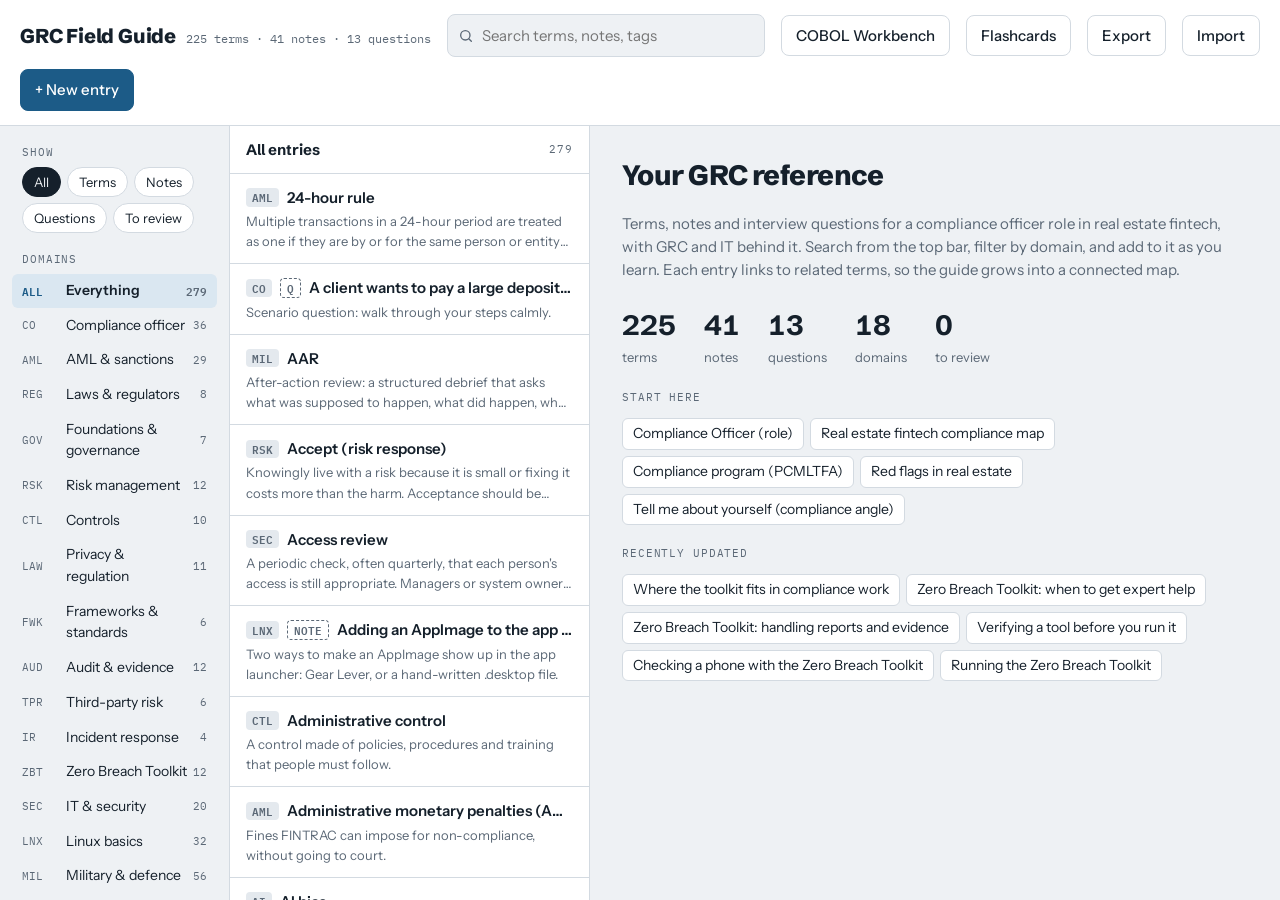
==== commit c1a6182c: "Add COBOL Workbench as a built-in section of the guide Co-Authored-By: Claude Sonnet 5.5 <noreply@an" ====
--- a/index.html
+++ b/index.html
@@ -172,6 +172,12 @@
   .hide-sm{display:none}
 }
 @media (prefers-reduced-motion:no-preference){.row,.catbtn,.btn{transition:background .12s}}
+
+/* COBOL Workbench section (the whole app runs in an isolated frame) */
+#cobolView{position:fixed;inset:0;z-index:15;display:grid;grid-template-rows:auto 1fr;background:var(--bg)}
+#cobolView .cbar{display:flex;align-items:center;gap:12px;padding:10px 16px;border-bottom:1px solid var(--line);background:var(--surface)}
+#cobolView .cbar h2{font-family:var(--f-display);font-weight:800;font-size:17px;margin:0 auto 0 0}
+#cobolView iframe{width:100%;height:100%;border:0;background:#fff;min-height:0}
 </style>
 </head>
 <body>
@@ -183,6 +189,7 @@
       <svg viewBox="0 0 24 24" fill="none" stroke-width="2" stroke-linecap="round"><circle cx="11" cy="11" r="7"/><path d="m20 20-3.5-3.5"/></svg>
       <input id="q" type="search" placeholder="Search terms, notes, tags" autocomplete="off" aria-label="Search">
     </div>
+    <button class="btn" id="cobolBtn" type="button" title="Learn and run COBOL in the browser">COBOL Workbench</button>
     <button class="btn" id="cardsBtn" type="button">Flashcards</button>
     <button class="btn" id="exportBtn" type="button" title="Download a backup of all entries">Export</button>
     <button class="btn" id="importBtn" type="button" title="Add entries from a backup file">Import</button>
@@ -199,6 +206,3242 @@
     </div>
   </div>
 </div>
+<div id="cobolView" hidden>
+  <div class="cbar"><button class="btn" id="cobolBack" type="button">&larr; Back to guide</button><h2>COBOL Workbench</h2><span class="label hide-sm">Esc to close</span></div>
+  <iframe id="cobolFrame" title="COBOL Workbench" allow="clipboard-write"></iframe>
+</div>
+<script type="text/plain" id="cobol-src"><!doctype html>
+<html lang="en">
+<head>
+<meta charset="utf-8">
+<meta name="viewport" content="width=device-width, initial-scale=1, viewport-fit=cover">
+<title>COBOL Workbench</title>
+<link rel="preconnect" href="https://fonts.googleapis.com">
+<link rel="preconnect" href="https://fonts.gstatic.com" crossorigin>
+<link rel="stylesheet" href="https://fonts.googleapis.com/css2?family=IBM+Plex+Mono:wght@400;500;600&family=IBM+Plex+Sans+Condensed:wght@500;600&family=IBM+Plex+Sans:ital,wght@0,400;0,500;0,600;1,400&display=swap">
+<style>
+/* Layout: a coding-form workbench. Lesson rail on the left, punch-column editor on the right, green-bar SYSOUT printout underneath. */
+:root {
+  --paper: #F2F6F1;
+  --panel: #FAFCF9;
+  --ink: #17231D;
+  --ink-2: #4A5D53;
+  --rule: #C6D9CA;
+  --band: #E2ECE3;
+  --band-2: #D3E3D6;
+  --accent: #1B5BAE;
+  --accent-ink: #FFFFFF;
+  --accent-soft: #E1EBF8;
+  --margin: #C4442C;
+  --ok: #1D7849;
+  --ok-soft: #DDF0E4;
+  --bad: #B3261E;
+  --bad-soft: #FAE3E0;
+  --kw: #1B5BAE;
+  --str: #8A5300;
+  --num: #A0266A;
+  --com: #6B8075;
+  --para: #0D6B4A;
+  --div: #5B3FA3;
+  --sysout: #FFFFFF;
+  --bar: #E8F3EA;
+  --shadow: 0 1px 0 rgba(23, 35, 29, .06), 0 6px 18px rgba(23, 35, 29, .06);
+  --f-mono: "IBM Plex Mono", ui-monospace, "SFMono-Regular", Menlo, Consolas, monospace;
+  --f-sans: "IBM Plex Sans", system-ui, -apple-system, "Segoe UI", sans-serif;
+  --f-cond: "IBM Plex Sans Condensed", "IBM Plex Sans", "Arial Narrow", system-ui, sans-serif;
+  --lh: 21px;
+  color-scheme: light;
+}
+@media (prefers-color-scheme: dark) {
+  :root:not([data-theme="light"]) {
+    --paper: #0E1412; --panel: #131B18; --ink: #D5E5DB; --ink-2: #92A79B; --rule: #263630; --band: #16211D; --band-2: #1C2A25;
+    --accent: #82B3F7; --accent-ink: #0B1A2E; --accent-soft: #182A3E; --margin: #E2775F;
+    --ok: #62D49C; --ok-soft: #12301F; --bad: #FF8E84; --bad-soft: #3A1714;
+    --kw: #8EBAFF; --str: #E4BA6C; --num: #EE95C7; --com: #6F877A; --para: #70D7A9; --div: #BBA5F6;
+    --sysout: #101816; --bar: #15211B; --shadow: 0 1px 0 rgba(0, 0, 0, .3), 0 6px 18px rgba(0, 0, 0, .25);
+    color-scheme: dark;
+  }
+}
+:root[data-theme="dark"] {
+  --paper: #0E1412; --panel: #131B18; --ink: #D5E5DB; --ink-2: #92A79B; --rule: #263630; --band: #16211D; --band-2: #1C2A25;
+  --accent: #82B3F7; --accent-ink: #0B1A2E; --accent-soft: #182A3E; --margin: #E2775F;
+  --ok: #62D49C; --ok-soft: #12301F; --bad: #FF8E84; --bad-soft: #3A1714;
+  --kw: #8EBAFF; --str: #E4BA6C; --num: #EE95C7; --com: #6F877A; --para: #70D7A9; --div: #BBA5F6;
+  --sysout: #101816; --bar: #15211B; --shadow: 0 1px 0 rgba(0, 0, 0, .3), 0 6px 18px rgba(0, 0, 0, .25);
+  color-scheme: dark;
+}
+* { box-sizing: border-box; }
+html, body { height: 100%; }
+body {
+  margin: 0; background: var(--paper); color: var(--ink);
+  font: 15px/1.55 var(--f-sans);
+  display: flex; flex-direction: column;
+  padding-top: env(safe-area-inset-top, 0px);
+}
+button, input, select, textarea { font: inherit; color: inherit; }
+code, kbd { font-family: var(--f-mono); font-size: .88em; }
+:focus-visible { outline: 2px solid var(--accent); outline-offset: 2px; }
+[hidden] { display: none !important; }
+
+/* ---------- top bar ---------- */
+.appbar {
+  display: flex; align-items: center; gap: 12px; flex-wrap: wrap;
+  padding-block: 10px; padding-left: max(16px, env(safe-area-inset-left, 0px)); padding-right: max(16px, env(safe-area-inset-right, 0px));
+  border-bottom: 1px solid var(--rule); background: var(--panel);
+}
+.brand { display: flex; align-items: baseline; gap: 10px; margin-right: auto; min-width: 0; }
+.brand h1 { margin: 0; font: 600 19px/1 var(--f-cond); letter-spacing: .01em; }
+.brand h1 span { color: var(--accent); }
+.brand small { font: 500 12px/1 var(--f-mono); color: var(--ink-2); letter-spacing: .04em; white-space: nowrap; }
+.toolbar { display: flex; gap: 6px; flex-wrap: wrap; align-items: center; }
+.sep { width: 1px; height: 24px; background: var(--rule); margin: 0 4px; }
+.btn {
+  display: inline-flex; align-items: center; gap: 6px; height: 34px; padding: 0 12px;
+  border: 1px solid var(--rule); background: var(--panel); border-radius: 6px; cursor: pointer;
+  font: 500 14px/1 var(--f-sans); white-space: nowrap;
+}
+.btn:hover { border-color: var(--ink-2); }
+.btn:disabled { opacity: .45; cursor: not-allowed; }
+.btn.primary { background: var(--accent); border-color: var(--accent); color: var(--accent-ink); }
+.btn.primary:hover { filter: brightness(1.08); }
+.btn.ghost { border-color: transparent; background: transparent; }
+.btn.ghost:hover { background: var(--band); }
+.btn svg { width: 15px; height: 15px; flex: none; }
+.seg { display: inline-flex; border: 1px solid var(--rule); border-radius: 6px; overflow: hidden; height: 34px; }
+.seg button { border: 0; background: transparent; padding: 0 10px; cursor: pointer; font: 500 13px/1 var(--f-cond); letter-spacing: .03em; color: var(--ink-2); }
+.seg button[aria-pressed="true"] { background: var(--accent-soft); color: var(--accent); }
+
+/* ---------- main layout ---------- */
+.main { flex: 1; min-height: 0; display: grid; grid-template-columns: minmax(300px, 380px) minmax(0, 1fr); }
+.rail { border-right: 1px solid var(--rule); background: var(--panel); display: flex; flex-direction: column; min-height: 0; min-width: 0; }
+.tabs { display: flex; border-bottom: 1px solid var(--rule); padding: 0 8px; gap: 2px; }
+.tabs button {
+  border: 0; background: none; padding: 12px 10px 10px; cursor: pointer; color: var(--ink-2);
+  font: 600 13px/1 var(--f-cond); letter-spacing: .06em; text-transform: uppercase; border-bottom: 2px solid transparent;
+}
+.tabs button[aria-selected="true"] { color: var(--ink); border-bottom-color: var(--accent); }
+.pane { overflow: auto; padding: 16px 18px 28px; flex: 1; min-height: 0; }
+.pane h2 { font: 600 22px/1.2 var(--f-cond); margin: 4px 0 10px; text-wrap: balance; }
+.pane h3 { font: 600 13px/1 var(--f-cond); letter-spacing: .08em; text-transform: uppercase; color: var(--ink-2); margin: 22px 0 8px; }
+.pane p, .pane li { max-width: 62ch; }
+.pane ul { padding-left: 20px; margin: 8px 0; }
+.pane li { margin: 4px 0; }
+.pane code { background: var(--band); padding: 1px 4px; border-radius: 3px; }
+table.mini { border-collapse: collapse; width: 100%; margin: 10px 0; font-size: 14px; }
+table.mini td { padding: 6px 8px; border-top: 1px solid var(--rule); vertical-align: top; }
+table.mini td:first-child { white-space: nowrap; width: 1%; }
+table.mini code { background: none; padding: 0; color: var(--kw); }
+
+.chips { display: grid; grid-template-columns: repeat(auto-fill, minmax(34px, 1fr)); gap: 6px; margin-bottom: 14px; }
+.chip {
+  height: 34px; border: 1px solid var(--rule); border-radius: 6px; background: var(--paper); cursor: pointer;
+  font: 600 13px/1 var(--f-mono); font-variant-numeric: tabular-nums; position: relative; color: var(--ink-2);
+}
+.chip.cur { border-color: var(--accent); color: var(--accent); background: var(--accent-soft); }
+.chip.done::after { content: ""; position: absolute; right: 3px; top: 3px; width: 7px; height: 7px; border-radius: 50%; background: var(--ok); }
+.eyebrow { font: 500 12px/1 var(--f-mono); color: var(--ink-2); letter-spacing: .06em; text-transform: uppercase; }
+
+.challenge { margin-top: 18px; border: 1px solid var(--rule); border-radius: 8px; background: var(--paper); padding: 14px; }
+.challenge h3 { margin: 0 0 8px; }
+.challenge p { margin: 0 0 10px; }
+.challenge .row { display: flex; gap: 8px; flex-wrap: wrap; }
+.hint { margin-top: 10px; font-size: 14px; color: var(--ink-2); }
+.hint code { white-space: normal; }
+.verdict { margin-top: 10px; padding: 10px 12px; border-radius: 6px; font-size: 14px; }
+.verdict.ok { background: var(--ok-soft); color: var(--ok); }
+.verdict.bad { background: var(--bad-soft); color: var(--bad); }
+.verdict code { background: transparent; }
+.lesson-nav { display: flex; justify-content: space-between; gap: 8px; margin-top: 18px; }
+
+.files { list-style: none; margin: 10px 0; padding: 0; display: grid; gap: 6px; }
+.files li { display: flex; align-items: center; gap: 8px; padding: 8px 10px; border: 1px solid var(--rule); border-radius: 6px; background: var(--paper); }
+.files li.cur { border-color: var(--accent); }
+.files .fname { font: 500 14px/1.2 var(--f-mono); flex: 1; min-width: 0; overflow: hidden; text-overflow: ellipsis; white-space: nowrap; cursor: pointer; background: none; border: 0; text-align: left; padding: 0; }
+.files .fdate { font-size: 12px; color: var(--ink-2); white-space: nowrap; }
+.empty { color: var(--ink-2); font-size: 14px; padding: 12px; border: 1px dashed var(--rule); border-radius: 6px; }
+
+.colmap { display: grid; grid-template-columns: 6fr 1fr 4fr 61fr 8fr; border: 1px solid var(--rule); border-radius: 6px; overflow: hidden; font: 500 11px/1.25 var(--f-cond); text-align: center; margin: 8px 0 4px; }
+.colmap div { padding: 8px 2px; border-right: 1px solid var(--rule); background: var(--paper); min-width: 0; }
+.colmap div:last-child { border-right: 0; }
+.colmap b { display: block; font: 600 12px/1.2 var(--f-mono); }
+.colmap .a { background: var(--accent-soft); }
+.colmap .s, .colmap .x { background: var(--band); color: var(--ink-2); }
+
+/* ---------- work area ---------- */
+.work { display: grid; grid-template-rows: auto minmax(0, 1fr) minmax(170px, 36%); min-height: 0; min-width: 0; }
+.docbar {
+  display: flex; align-items: center; gap: 10px; flex-wrap: wrap; padding: 8px 14px; border-bottom: 1px solid var(--rule); background: var(--paper);
+}
+.docname { font: 600 14px/1 var(--f-mono); display: flex; align-items: center; gap: 6px; min-width: 0; }
+.docname input { font: 600 14px/1 var(--f-mono); border: 1px solid transparent; background: transparent; padding: 5px 6px; border-radius: 4px; width: 22ch; max-width: 46vw; text-transform: uppercase; }
+.docname input:hover, .docname input:focus { border-color: var(--rule); background: var(--panel); }
+.docname .ext { color: var(--ink-2); }
+.saved { font-size: 12px; color: var(--ink-2); margin-right: auto; }
+.status { font: 500 12px/1 var(--f-mono); color: var(--ink-2); white-space: nowrap; font-variant-numeric: tabular-nums; }
+.status b { color: var(--accent); font-weight: 600; }
+
+.editor { position: relative; display: flex; flex-direction: column; min-height: 0; min-width: 0; background: var(--panel); }
+.ruler { min-width: 0; height: 24px; overflow: hidden; border-bottom: 1px solid var(--rule); background: var(--paper); display: flex; flex: none; }
+.ruler .gutter-pad { flex: none; width: 52px; border-right: 1px solid var(--rule); font: 600 10px/24px var(--f-cond); color: var(--ink-2); text-align: center; letter-spacing: .06em; }
+.ruler-clip { overflow: hidden; flex: 1; position: relative; min-width: 0; }
+.ruler-inner { font: 13px/24px var(--f-mono); padding-left: 12px; white-space: pre; color: var(--ink-2); will-change: transform; }
+.ruler-inner span.m { color: var(--accent); font-weight: 600; }
+.ruler-inner span.r { color: var(--margin); font-weight: 600; }
+.ruler-inner span.on { background: var(--accent); color: var(--accent-ink); border-radius: 2px; }
+.ed-body { flex: 1; display: flex; min-height: 0; min-width: 0; position: relative; }
+.gutter { flex: none; width: 52px; overflow: hidden; border-right: 1px solid var(--rule); background: var(--paper); }
+.gutter-inner { padding: 10px 8px 10px 0; font: 13px/var(--lh) var(--f-mono); text-align: right; color: var(--ink-2); font-variant-numeric: tabular-nums; will-change: transform; }
+.gutter-inner div.err { color: var(--bad); font-weight: 600; background: var(--bad-soft); }
+.code-wrap { position: relative; flex: 1; min-width: 0; overflow: hidden; }
+.code-wrap pre, .code-wrap textarea {
+  margin: 0; padding: 10px 12px; border: 0; font: 13px/var(--lh) var(--f-mono); tab-size: 4;
+  white-space: pre; letter-spacing: 0; font-variant-ligatures: none;
+}
+.code-wrap pre {
+  position: absolute; top: 0; left: 0; min-width: 100%; min-height: 100%; pointer-events: none; color: var(--ink);
+  width: max-content; will-change: transform;
+}
+.code-wrap pre .bands { position: absolute; inset: 0 auto 0 12px; width: 80ch; pointer-events: none; }
+.fixed .code-wrap pre .bands {
+  background:
+    linear-gradient(to right, var(--band) 0 6ch, var(--band-2) 6ch 7ch, transparent 7ch),
+    linear-gradient(to right, transparent calc(7ch - 1px), var(--rule) calc(7ch - 1px) 7ch, transparent 7ch),
+    linear-gradient(to right, transparent calc(11ch - 1px), var(--rule) calc(11ch - 1px) 11ch, transparent 11ch),
+    linear-gradient(to right, transparent 72ch, var(--margin) 72ch calc(72ch + 1px), transparent calc(72ch + 1px)),
+    linear-gradient(to right, transparent calc(72ch + 1px), var(--band) calc(72ch + 1px));
+  opacity: .9;
+}
+.code-wrap pre .txt { position: relative; }
+.code-wrap textarea {
+  position: absolute; inset: 0; width: 100%; height: 100%; resize: none; outline: none; overflow: auto;
+  background: transparent; color: transparent; caret-color: var(--ink); -webkit-text-fill-color: transparent;
+}
+.code-wrap textarea::selection { background: color-mix(in srgb, var(--accent) 28%, transparent); -webkit-text-fill-color: transparent; }
+.code-wrap.drop::after { content: "Drop a .cbl file to open it"; position: absolute; inset: 10px; border: 2px dashed var(--accent); border-radius: 8px; display: grid; place-items: center; background: color-mix(in srgb, var(--panel) 85%, transparent); font: 600 15px var(--f-cond); color: var(--accent); }
+.tk-kw { color: var(--kw); font-weight: 500; }
+.tk-div { color: var(--div); font-weight: 600; }
+.tk-str { color: var(--str); }
+.tk-num { color: var(--num); }
+.tk-com { color: var(--com); font-style: italic; }
+.tk-para { color: var(--para); font-weight: 600; }
+.tk-seq { color: var(--ink-2); opacity: .7; }
+.tk-pic { color: var(--num); }
+.tk-err { text-decoration: wavy underline var(--bad); text-decoration-skip-ink: none; }
+
+/* ---------- SYSOUT ---------- */
+.sysout { display: flex; flex-direction: column; min-height: 0; border-top: 1px solid var(--rule); background: var(--sysout); }
+.sysout header { display: flex; align-items: center; gap: 10px; padding: 6px 10px 6px 14px; border-bottom: 1px solid var(--rule); background: var(--paper); flex-wrap: wrap; }
+.sysout header .lbl { font: 600 12px/1 var(--f-mono); letter-spacing: .12em; }
+.runstate { font-size: 13px; color: var(--ink-2); margin-right: auto; display: flex; align-items: center; gap: 6px; }
+.runstate .dot { width: 8px; height: 8px; border-radius: 50%; background: var(--rule); }
+.runstate.running .dot { background: var(--accent); animation: pulse 1s infinite; }
+.runstate.ok .dot { background: var(--ok); }
+.runstate.bad .dot { background: var(--bad); }
+@keyframes pulse { 50% { opacity: .3; } }
+@media (prefers-reduced-motion: reduce) { .runstate.running .dot { animation: none; } }
+.out {
+  flex: 1; overflow: auto; padding: 0 0 12px; font: 13px/var(--lh) var(--f-mono);
+  background-image: repeating-linear-gradient(to bottom, transparent 0 calc(var(--lh) * 3), var(--bar) calc(var(--lh) * 3) calc(var(--lh) * 6));
+  background-attachment: local;
+}
+.out .ln { white-space: pre; padding: 0 14px; min-height: var(--lh); }
+.out .ln.sys { color: var(--ink-2); font-style: italic; white-space: pre-wrap; }
+.out .ln.err { color: var(--bad); white-space: pre-wrap; font-weight: 500; }
+.out .ln.in { color: var(--accent); }
+.out .ln.in::before { content: "> "; opacity: .6; }
+.out .ln.ask { display: flex; align-items: center; gap: 6px; color: var(--accent); }
+.out .ln.ask input { flex: 1; min-width: 0; border: 0; border-bottom: 1px solid var(--accent); background: transparent; font: 13px/var(--lh) var(--f-mono); padding: 0; outline: none; color: var(--ink); }
+.out .placeholder { padding: 10px 14px; color: var(--ink-2); font: 13px/1.5 var(--f-sans); white-space: normal; }
+
+.toast {
+  position: fixed; left: 50%; bottom: calc(18px + env(safe-area-inset-bottom, 0px)); transform: translateX(-50%);
+  background: var(--ink); color: var(--paper); padding: 9px 14px; border-radius: 6px; font-size: 14px; box-shadow: var(--shadow);
+  opacity: 0; pointer-events: none; transition: opacity .2s; z-index: 20; max-width: calc(100% - 32px);
+}
+.toast.show { opacity: 1; }
+
+/* ---------- narrow screens ---------- */
+@media (max-width: 900px) {
+  html, body { height: auto; }
+  .main { grid-template-columns: minmax(0, 1fr); }
+  .rail { border-right: 0; border-bottom: 1px solid var(--rule); max-height: 60vh; }
+  .work { grid-template-rows: auto 56vh minmax(260px, auto); }
+  .brand small { display: none; }
+  .sep { display: none; }
+  .btn .lbl-long { display: none; }
+}
+</style>
+</head>
+<body>
+<header class="appbar">
+  <div class="brand"><h1>COBOL <span>Workbench</span></h1><small>IDENTIFICATION · DATA · PROCEDURE</small></div>
+  <div class="toolbar">
+    <button class="btn primary" id="btnRun" title="Run (Ctrl+Enter)"><svg viewBox="0 0 16 16" fill="currentColor" aria-hidden="true"><path d="M4 2.5v11l9-5.5z"/></svg>Run</button>
+    <button class="btn" id="btnStop" disabled title="Stop the running program"><svg viewBox="0 0 16 16" fill="currentColor" aria-hidden="true"><rect x="3.5" y="3.5" width="9" height="9" rx="1"/></svg>Stop</button>
+    <span class="sep"></span>
+    <button class="btn ghost" id="btnNew" title="Start a new program"><svg viewBox="0 0 16 16" fill="none" stroke="currentColor" stroke-width="1.5" aria-hidden="true"><path d="M8 3v10M3 8h10"/></svg>New</button>
+    <button class="btn ghost" id="btnOpen" title="Open a .cbl file from your computer"><svg viewBox="0 0 16 16" fill="none" stroke="currentColor" stroke-width="1.5" aria-hidden="true"><path d="M2 4.5h4l1.5 1.5H14v6.5H2z"/></svg>Open<span class="lbl-long">&nbsp;.cbl</span></button>
+    <button class="btn ghost" id="btnSave" title="Save as a .cbl file (Ctrl+S)"><svg viewBox="0 0 16 16" fill="none" stroke="currentColor" stroke-width="1.5" aria-hidden="true"><path d="M8 2.5v8M4.5 7 8 10.5 11.5 7M3 13.5h10"/></svg>Save<span class="lbl-long">&nbsp;.cbl</span></button>
+    <input type="file" id="fileInput" accept=".cbl,.cob,.cpy,.cbx,.txt" hidden>
+    <button class="btn ghost" id="btnTheme" title="Switch light or dark theme" aria-label="Switch theme"><svg viewBox="0 0 16 16" fill="none" stroke="currentColor" stroke-width="1.5" aria-hidden="true"><circle cx="8" cy="8" r="5.5"/><path d="M8 2.5a5.5 5.5 0 0 1 0 11z" fill="currentColor"/></svg><span id="themeLbl">Auto</span></button>
+  </div>
+</header>
+
+<div class="main">
+  <aside class="rail">
+    <div class="tabs" role="tablist">
+      <button role="tab" id="tabLessons" aria-selected="true" aria-controls="paneLessons">Lessons</button>
+      <button role="tab" id="tabFiles" aria-selected="false" aria-controls="paneFiles">My programs</button>
+      <button role="tab" id="tabRef" aria-selected="false" aria-controls="paneRef">Reference</button>
+    </div>
+    <section class="pane" id="paneLessons" role="tabpanel" aria-labelledby="tabLessons"></section>
+    <section class="pane" id="paneFiles" role="tabpanel" aria-labelledby="tabFiles" hidden></section>
+    <section class="pane" id="paneRef" role="tabpanel" aria-labelledby="tabRef" hidden>
+      <h2>Quick reference</h2>
+      <h3>Fixed-format columns</h3>
+      <div class="colmap" aria-label="Column layout">
+        <div class="s"><b>1–6</b>Seq</div>
+        <div class="s"><b>7</b>*</div>
+        <div class="a"><b>8</b>A</div>
+        <div class="a"><b>12–72</b>Area B · statements</div>
+        <div class="x"><b>73+</b>Ignored</div>
+      </div>
+      <p>Division, section and paragraph names start in Area A (column 8). Statements go in Area B (column 12 onward). Switch to <b>Free</b> format in the editor bar to type anywhere; free-format comments start with <code>*&gt;</code>.</p>
+      <h3>PIC symbols</h3>
+      <table class="mini"><tbody>
+        <tr><td><code>X</code></td><td>any character</td></tr>
+        <tr><td><code>A</code></td><td>letter or space</td></tr>
+        <tr><td><code>9</code></td><td>digit</td></tr>
+        <tr><td><code>V</code></td><td>implied decimal point (not printed)</td></tr>
+        <tr><td><code>S</code></td><td>number can be negative</td></tr>
+        <tr><td><code>(n)</code></td><td>repeat: <code>X(5)</code> is <code>XXXXX</code></td></tr>
+        <tr><td><code>Z , .</code></td><td>zero suppression, comma, printed decimal</td></tr>
+        <tr><td><code>$ * - + CR DB</code></td><td>currency, cheque stars, signs</td></tr>
+      </tbody></table>
+      <h3>Statements</h3>
+      <table class="mini"><tbody>
+        <tr><td><code>DISPLAY</code></td><td>print values; add <code>NO ADVANCING</code> to stay on the line</td></tr>
+        <tr><td><code>ACCEPT</code></td><td>read typed input, or <code>FROM DATE</code> / <code>TIME</code></td></tr>
+        <tr><td><code>MOVE</code></td><td>copy a value, fitted to the receiving PIC</td></tr>
+        <tr><td><code>ADD SUBTRACT MULTIPLY DIVIDE</code></td><td>with <code>GIVING</code>, <code>ROUNDED</code>, <code>REMAINDER</code>, <code>ON SIZE ERROR</code></td></tr>
+        <tr><td><code>COMPUTE</code></td><td>formulas with <code>+ - * / **</code></td></tr>
+        <tr><td><code>IF / EVALUATE</code></td><td>decisions; close with <code>END-IF</code> / <code>END-EVALUATE</code></td></tr>
+        <tr><td><code>PERFORM</code></td><td>paragraphs, <code>TIMES</code>, <code>UNTIL</code>, <code>VARYING</code>, inline with <code>END-PERFORM</code></td></tr>
+        <tr><td><code>SET</code></td><td><code>SET name TO TRUE</code> for 88 levels; <code>UP BY</code> / <code>DOWN BY</code></td></tr>
+        <tr><td><code>STRING UNSTRING</code></td><td>join and split text</td></tr>
+        <tr><td><code>INSPECT</code></td><td><code>TALLYING</code>, <code>REPLACING</code>, <code>CONVERTING</code></td></tr>
+        <tr><td><code>INITIALIZE</code></td><td>reset to spaces and zeros</td></tr>
+        <tr><td><code>GO TO / EXIT</code></td><td>jump to a paragraph; <code>EXIT PARAGRAPH</code>, <code>EXIT PERFORM</code></td></tr>
+        <tr><td><code>STOP RUN</code></td><td>end the program (<code>GOBACK</code> also works)</td></tr>
+      </tbody></table>
+      <h3>Functions</h3>
+      <p><code>UPPER-CASE LOWER-CASE TRIM REVERSE LENGTH CONCATENATE NUMVAL SQRT ABS MOD REM INTEGER MAX MIN SUM MEAN MEDIAN RANDOM PI EXP LOG FACTORIAL CURRENT-DATE INTEGER-OF-DATE DATE-OF-INTEGER ORD CHAR</code></p>
+      <h3>Not supported here</h3>
+      <p>This workbench runs a teaching subset of COBOL in your browser. Files (<code>FD</code>, <code>OPEN</code>, <code>READ</code>, <code>WRITE</code>), <code>REDEFINES</code>, <code>COPY</code>, <code>CALL</code>, <code>SORT</code>, <code>SEARCH</code> and tables inside tables aren't available. Saved .cbl files are standard source, so they also compile with GnuCOBOL: <code>cobc -x HELLO.cbl</code>.</p>
+    </section>
+  </aside>
+
+  <main class="work" id="work">
+    <div class="docbar">
+      <div class="docname" id="docname"></div>
+      <span class="saved" id="savedNote"></span>
+      <div class="seg" role="group" aria-label="Source format">
+        <button id="fmtFixed" aria-pressed="true" title="Fixed format: columns 8–72, the classic layout">FIXED</button>
+        <button id="fmtFree" aria-pressed="false" title="Free format: type code in any column">FREE</button>
+      </div>
+      <span class="status" id="status">Ln 1, Col 1</span>
+    </div>
+    <div class="editor" id="editor">
+      <div class="ruler" aria-hidden="true"><div class="gutter-pad">COL</div><div class="ruler-clip"><div class="ruler-inner" id="ruler"></div></div></div>
+      <div class="ed-body">
+        <div class="gutter" aria-hidden="true"><div class="gutter-inner" id="gutter"></div></div>
+        <div class="code-wrap" id="codeWrap">
+          <pre id="hl" aria-hidden="true"><div class="bands"></div><div class="txt" id="hlTxt"></div></pre>
+          <textarea id="code" spellcheck="false" autocapitalize="off" autocomplete="off" autocorrect="off" wrap="off" aria-label="COBOL source code"></textarea>
+        </div>
+      </div>
+    </div>
+    <section class="sysout" aria-label="Program output">
+      <header>
+        <span class="lbl">SYSOUT</span>
+        <span class="runstate" id="runstate"><span class="dot"></span><span id="runtext">Ready</span></span>
+        <button class="btn ghost" id="btnClear" style="height:28px">Clear</button>
+      </header>
+      <div class="out" id="out" role="log" aria-live="polite"><div class="placeholder">Output from DISPLAY appears here, one line per DISPLAY, on green-bar paper like an old line printer. Press Run or Ctrl+Enter.</div></div>
+    </section>
+  </main>
+</div>
+<div class="toast" id="toast" role="status"></div>
+
+<script>
+(function (G) {
+"use strict";
+
+/* ===================== Errors & control signals ===================== */
+class CobolError extends Error { constructor(m, l) { super(m); this.line = l || 0; } }
+function E(line, msg) { return new CobolError(line ? `Line ${line}: ${msg}` : msg, line); }
+class StopRun {}
+class Halt {}
+class ExitPara {}
+class ExitPerform { constructor(c) { this.cycle = c; } }
+class GoTo { constructor(i) { this.idx = i; } }
+class DivZero { constructor(l) { this.line = l; } }
+
+/* ===================== Vocabulary ===================== */
+const FIG = {
+  SPACE: ' ', SPACES: ' ', ZERO: '0', ZEROS: '0', ZEROES: '0',
+  'HIGH-VALUE': 'ÿ', 'HIGH-VALUES': 'ÿ', 'LOW-VALUE': '\u0000', 'LOW-VALUES': '\u0000',
+  QUOTE: '"', QUOTES: '"', NULL: '\u0000', NULLS: '\u0000'
+};
+const VERBS = new Set('ACCEPT ADD COMPUTE CONTINUE DISPLAY DIVIDE EVALUATE EXIT GO GOBACK IF INITIALIZE INSPECT MOVE MULTIPLY NEXT PERFORM SET STOP STRING SUBTRACT UNSTRING'.split(' '));
+const ENDERS = new Set('ELSE WHEN END-IF END-EVALUATE END-PERFORM END-ADD END-SUBTRACT END-MULTIPLY END-DIVIDE END-COMPUTE END-STRING END-UNSTRING END-DISPLAY END-ACCEPT END-INSPECT END-SET'.split(' '));
+const UNSUP = {
+  OPEN: 'File handling (OPEN, READ, WRITE, CLOSE)', CLOSE: 'File handling (OPEN, READ, WRITE, CLOSE)',
+  READ: 'File handling (OPEN, READ, WRITE, CLOSE)', WRITE: 'File handling (OPEN, READ, WRITE, CLOSE)',
+  REWRITE: 'File handling', DELETE: 'File handling', START: 'File handling',
+  CALL: 'CALL (running another program)', SORT: 'SORT', MERGE: 'MERGE', SEARCH: 'SEARCH (table lookup)',
+  ALTER: 'ALTER', CANCEL: 'CANCEL', RELEASE: 'RELEASE', RETURN: 'RETURN', COPY: 'COPY (copybooks)',
+  REPLACE: 'REPLACE', ENTRY: 'ENTRY'
+};
+const DATA_CLAUSES = new Set('PIC PICTURE VALUE VALUES OCCURS REDEFINES USAGE COMP COMP-1 COMP-2 COMP-3 COMP-4 COMP-5 COMPUTATIONAL COMPUTATIONAL-3 BINARY PACKED-DECIMAL DISPLAY SIGN JUST JUSTIFIED BLANK SYNC SYNCHRONIZED INDEXED EXTERNAL GLOBAL IS'.split(' '));
+const CLASS_WORDS = new Set(['NUMERIC', 'ALPHABETIC', 'ALPHABETIC-UPPER', 'ALPHABETIC-LOWER', 'POSITIVE', 'NEGATIVE', 'ZERO']);
+const RESERVED = new Set([...VERBS, ...ENDERS, ...'TO FROM BY INTO GIVING ROUNDED REMAINDER UNTIL VARYING TIMES THRU THROUGH THEN AND OR NOT DELIMITED POINTER TALLYING REPLACING CONVERTING FOR UPON WITH NO ADVANCING OTHER ALSO IS OF IN ON SIZE ERROR OVERFLOW AFTER BEFORE INITIAL LEADING FIRST CHARACTERS TRAILING TRUE FALSE UP DOWN RUN EQUAL EQUALS GREATER LESS THAN DELIMITER COUNT'.split(' ')]);
+
+const desc = t => t.t === 'eof' ? 'the end of the program' : t.t === 'period' ? 'a period (.)' : `"${t.v}"`;
+
+/* ===================== Tokenizer ===================== */
+function tokenize(src, fixedIn) {
+  let fixed = fixedIn;
+  const toks = [];
+  const lines = src.replace(/\r\n?/g, '\n').split('\n');
+  let picNext = false;
+  for (let ln = 0; ln < lines.length; ln++) {
+    let s = lines[ln].replace(/\t/g, '    ');
+    const L = ln + 1;
+    const tr = s.trim();
+    if (tr.startsWith('>>')) {
+      if (/SOURCE\s+(FORMAT\s+)?(IS\s+)?FREE/i.test(tr)) fixed = false;
+      else if (/SOURCE\s+(FORMAT\s+)?(IS\s+)?FIXED/i.test(tr)) fixed = true;
+      continue;
+    }
+    if (fixed) {
+      if (tr === '') continue;
+      if (s.length < 7) continue;
+      const ind = s[6];
+      if (ind === '*' || ind === '/') continue;
+      if ((ind === 'D' || ind === 'd') && (s[7] === ' ' || s.length === 7)) continue;
+      if (ind === '-') throw E(L, `continuation lines (a - in column 7) aren't supported here. Put the whole text on one line, or join pieces with STRING.`);
+      if (ind !== ' ') throw E(L, `in fixed format, code starts in column 8. Column 7 is only for a * comment marker, and this line has "${ind}" there. Indent the line (Tab jumps to column 8), or switch the editor to Free format.`);
+      if (s.length > 72 && s.slice(72).trim()) throw E(L, `this line runs past column 72. In fixed format COBOL ignores columns 73–80, so anything there is lost. Break the line in two.`);
+      s = s.slice(7, 72);
+    } else {
+      if (tr.startsWith('*>')) continue;
+    }
+    let i = 0;
+    while (i < s.length) {
+      const c = s[i];
+      if (c === ' ' || c === ',' || c === ';') { i++; continue; }
+      if (c === '*' && s[i + 1] === '>') break;
+      if (picNext) {
+        let j = i; while (j < s.length && s[j] !== ' ') j++;
+        let p = s.slice(i, j), per = false;
+        if (/^IS$/i.test(p)) { toks.push({ t: 'word', v: p, u: 'IS', line: L }); i = j; continue; }
+        if (p.endsWith('.')) { p = p.slice(0, -1); per = true; }
+        toks.push({ t: 'pic', v: p, u: p.toUpperCase(), line: L });
+        if (per) toks.push({ t: 'period', v: '.', u: '.', line: L });
+        picNext = false; i = j; continue;
+      }
+      if (c === '"' || c === "'") {
+        let j = i + 1, v = '', closed = false;
+        while (j < s.length) {
+          if (s[j] === c) { if (s[j + 1] === c) { v += c; j += 2; continue; } closed = true; break; }
+          v += s[j++];
+        }
+        if (!closed) throw E(L, `this text is missing its closing quote (${c}).${fixed ? ' In fixed format, text after column 72 is cut off, so a long line can lose its closing quote.' : ''}`);
+        toks.push({ t: 'str', v, u: v, line: L }); i = j + 1; continue;
+      }
+      if ((c === '+' || c === '-') && /\d/.test(s[i + 1] || '') && (i === 0 || s[i - 1] === ' ' || s[i - 1] === '(')) {
+        const m = /^[+-]\d+(\.\d+)?/.exec(s.slice(i))[0];
+        toks.push({ t: 'num', v: m, u: m, line: L }); i += m.length; continue;
+      }
+      if (/[A-Za-z0-9]/.test(c)) {
+        let m = /^[A-Za-z0-9][A-Za-z0-9_-]*/.exec(s.slice(i))[0];
+        while (m.endsWith('-')) m = m.slice(0, -1);
+        if (/^\d+$/.test(m)) {
+          const d = /^\d+\.\d+/.exec(s.slice(i));
+          if (d) m = d[0];
+          toks.push({ t: 'num', v: m, u: m, line: L }); i += m.length; continue;
+        }
+        const u = m.toUpperCase();
+        toks.push({ t: 'word', v: m, u, line: L }); i += m.length;
+        if (u === 'PIC' || u === 'PICTURE') picNext = true;
+        continue;
+      }
+      const two = s.substr(i, 2);
+      if (two === '**' || two === '>=' || two === '<=' || two === '<>') { toks.push({ t: 'op', v: two, u: two, line: L }); i += 2; continue; }
+      if ('+-*/=><'.includes(c)) { toks.push({ t: 'op', v: c, u: c, line: L }); i++; continue; }
+      if (c === '(') { toks.push({ t: 'lp', v: c, u: c, line: L }); i++; continue; }
+      if (c === ')') { toks.push({ t: 'rp', v: c, u: c, line: L }); i++; continue; }
+      if (c === ':') { toks.push({ t: 'colon', v: c, u: c, line: L }); i++; continue; }
+      if (c === '.') { toks.push({ t: 'period', v: '.', u: '.', line: L }); i++; continue; }
+      throw E(L, `I don't recognise the character "${c}" here.`);
+    }
+  }
+  return toks;
+}
+
+/* ===================== PICTURE handling ===================== */
+function parsePic(p, line) {
+  const s = p.toUpperCase().replace(/(.)\((\d+)\)/g, (m, c, n) => c.repeat(+n));
+  const bad = () => E(line, `I don't understand the picture "${p}". Try something like X(10), 9(5), 9(4)V99 or ZZ,ZZ9.99.`);
+  if (!s || /[^AX9SVPZ,.$+\-*B0\/CRDB]/.test(s)) throw bad();
+  if (/^[AX]+$/.test(s)) return { kind: 'X', len: s.length };
+  if (/^S?9*V?9*$/.test(s) && s.includes('9')) {
+    const signed = s[0] === 'S';
+    const [a, b = ''] = s.replace('S', '').split('V');
+    if (a.length + b.length > 18) throw E(line, `numbers in COBOL can have at most 18 digits ("${p}" has ${a.length + b.length}).`);
+    return { kind: '9', signed, digits: a.length, scale: b.length, len: a.length + b.length };
+  }
+  if (/X|A/.test(s)) {
+    if (/^[AX9B0\/]+$/.test(s)) return { kind: 'X', len: s.length };
+    throw bad();
+  }
+  const syms = [];
+  for (let i = 0; i < s.length; i++) {
+    if (s.startsWith('CR', i) || s.startsWith('DB', i)) { syms.push(s.substr(i, 2)); i++; }
+    else syms.push(s[i]);
+  }
+  if (syms.some(x => x === 'S' || x === 'C' || x === 'R' || x === 'D' || x === 'P')) throw bad();
+  const len = syms.filter(x => x !== 'V').reduce((a, x) => a + x.length, 0);
+  const vpos = syms.findIndex(x => x === '.' || x === 'V');
+  const intEnd = vpos < 0 ? syms.length : vpos;
+  let floatCh = null, floatFirst = -1;
+  for (const ch of ['$', '+', '-']) {
+    const idx = []; syms.forEach((x, i) => { if (x === ch && i < intEnd) idx.push(i); });
+    if (idx.length > 1) { floatCh = ch; floatFirst = idx[0]; break; }
+  }
+  const it = { kind: 'E', syms, len, intEnd, floatCh, floatFirst, star: syms.includes('*'), signed: true };
+  let ip = 0, fp = 0;
+  syms.forEach((x, i) => { if (isDigPos(it, x, i)) { if (i < intEnd) ip++; else fp++; } });
+  it.digits = ip; it.scale = fp; it.has9 = syms.includes('9');
+  return it;
+}
+function isDigPos(it, x, i) {
+  return x === '9' || x === 'Z' || x === '*' || (it.floatCh && x === it.floatCh && i > it.floatFirst && i < it.intEnd) || (it.floatCh && x === it.floatCh && i > it.intEnd);
+}
+function formatEdited(it, n) {
+  const neg = n < 0;
+  const a = Math.abs(n);
+  if (a === 0 && !it.has9) {
+    return it.star ? it.syms.map(x => x === '.' ? '.' : x === 'V' ? '' : '*'.repeat(x.length)).join('') : ' '.repeat(it.len);
+  }
+  let [ip, fp = ''] = a.toFixed(it.scale).split('.');
+  ip = it.digits ? ip.padStart(it.digits, '0').slice(-it.digits) : '';
+  let di = 0, fi = 0, sig = false, supIdx = -1, headIdx = -1;
+  const out = [];
+  const sup = () => { supIdx = out.length; out.push(it.star ? '*' : ' '); };
+  it.syms.forEach((x, i) => {
+    if (i < it.intEnd) {
+      if (isDigPos(it, x, i)) {
+        const d = ip[di++];
+        if (!sig && (d !== '0' || x === '9')) sig = true;
+        if (sig) out.push(d); else sup();
+      } else if (it.floatCh && x === it.floatCh && i === it.floatFirst) { headIdx = out.length; out.push(' '); }
+      else if (x === ',' || x === 'B' || x === '0' || x === '/') { if (sig) out.push(x === 'B' ? ' ' : x); else sup(); }
+      else if (x === '$') out.push('$');
+      else if (x === '+') out.push(neg ? '-' : '+');
+      else if (x === '-') out.push(neg ? '-' : ' ');
+      else if (x === 'V') { /* implied */ }
+      else out.push(x);
+    } else {
+      if (x === '.') out.push('.');
+      else if (x === 'V') { }
+      else if (isDigPos(it, x, i)) out.push(fp[fi++] || '0');
+      else if (x === '+') out.push(neg ? '-' : '+');
+      else if (x === '-') out.push(neg ? '-' : ' ');
+      else if (x === 'CR' || x === 'DB') out.push(neg ? x : '  ');
+      else if (x === 'B') out.push(' ');
+      else out.push(x);
+    }
+  });
+  if (it.floatCh) {
+    const sym = it.floatCh === '$' ? '$' : it.floatCh === '+' ? (neg ? '-' : '+') : (neg ? '-' : ' ');
+    const at = supIdx >= 0 ? supIdx : headIdx;
+    if (at >= 0) out[at] = sym;
+  }
+  return out.join('');
+}
+function deEdit(s) {
+  const neg = /-|CR|DB/.test(s);
+  const t = s.replace(/[^0-9.]/g, '');
+  const n = t === '' || t === '.' ? 0 : Number(t);
+  return neg ? -n : n;
+}
+function fmtNum(n) {
+  if (Number.isInteger(n)) return String(n);
+  return String(+n.toFixed(9));
+}
+
+/* ===================== Parser ===================== */
+class Parser {
+  constructor(toks, ctx) { this.toks = toks; this.pos = 0; this.ctx = ctx; this.eofLine = toks.length ? toks[toks.length - 1].line : 1; }
+  peek(k = 0) { return this.toks[this.pos + k] || { t: 'eof', v: '', u: '', line: this.eofLine }; }
+  next() { const t = this.peek(); this.pos++; return t; }
+  is(u, k = 0) { const t = this.peek(k); return t.t === 'word' && t.u === u; }
+  isOp(v, k = 0) { const t = this.peek(k); return t.t === 'op' && t.v === v; }
+  accept(...us) { const t = this.peek(); if (t.t === 'word' && us.includes(t.u)) { this.pos++; return t; } return null; }
+  expect(u, what) {
+    const t = this.peek();
+    if (t.t === 'word' && t.u === u) { this.pos++; return t; }
+    throw E(t.line, `expected ${what || u} but found ${desc(t)}.`);
+  }
+  isStmtEnd(t = this.peek()) {
+    if (t.t === 'word' && t.u === 'NOT' && t === this.peek()) {
+      const n = this.peek(1);
+      if (n.t === 'word' && ['ON', 'SIZE', 'OVERFLOW'].includes(n.u)) return true;
+    }
+    return t.t === 'period' || t.t === 'eof' || (t.t === 'word' && (VERBS.has(t.u) || ENDERS.has(t.u) || UNSUP[t.u]));
+  }
+
+  /* ----- data ----- */
+  parseLit() {
+    const t = this.next();
+    if (t.t === 'num') return { num: Number(t.v), text: t.v.replace(/^\+/, '') };
+    if (t.t === 'str') return { str: t.v };
+    if (t.t === 'word') {
+      if (FIG[t.u] != null) return { fig: FIG[t.u] };
+      if (t.u === 'ALL') { const l = this.parseLit(); return { fig: l.str ?? l.fig ?? l.text }; }
+    }
+    throw E(t.line, `VALUE needs a number, a "quoted text" or a word like SPACES or ZERO, but found ${desc(t)}.`);
+  }
+
+  /* ----- references ----- */
+  colonAhead() {
+    let d = 0;
+    for (let k = this.pos; k < this.toks.length; k++) {
+      const t = this.toks[k];
+      if (t.t === 'lp') d++;
+      else if (t.t === 'rp') { d--; if (d === 0) return false; }
+      else if (t.t === 'colon' && d === 1) return true;
+      else if (t.t === 'period') return false;
+    }
+    return false;
+  }
+  parseRefMod(node) {
+    this.next();
+    const start = this.parseExpr();
+    if (this.peek().t !== 'colon') throw E(this.peek().line, `expected ":" in a reference like NAME(start:length).`);
+    this.next();
+    let len = null;
+    if (this.peek().t !== 'rp') len = this.parseExpr();
+    if (this.peek().t !== 'rp') throw E(this.peek().line, `expected ")" to close (start:length).`);
+    this.next();
+    node.rm = { start, len };
+  }
+  parseRef() {
+    const t = this.next();
+    if (t.t !== 'word') throw E(t.line, `expected a data item name but found ${desc(t)}.`);
+    if (RESERVED.has(t.u) || FIG[t.u] != null) throw E(t.line, `expected a data item name but found the keyword ${t.u}.`);
+    const node = { k: 'ref', name: t.u, quals: [], line: t.line, subs: null, rm: null };
+    while (this.is('OF') || this.is('IN')) { this.next(); node.quals.push(this.next().u); }
+    node.it = this.ctx.lookup(node);
+    if (this.peek().t === 'lp') {
+      if (this.colonAhead()) this.parseRefMod(node);
+      else if (node.it.owner) {
+        this.next();
+        const subs = [];
+        while (this.peek().t !== 'rp') {
+          if (this.peek().t === 'eof' || this.peek().t === 'period') throw E(t.line, `missing ")" after the subscript of ${t.v}.`);
+          subs.push(this.parseExpr());
+        }
+        this.next();
+        if (subs.length > 1) throw E(t.line, `${t.v} has ${subs.length} subscripts, but only one-dimensional tables are supported here.`);
+        node.subs = subs;
+        if (this.peek().t === 'lp' && this.colonAhead()) this.parseRefMod(node);
+      }
+    }
+    return node;
+  }
+  parseFunction() {
+    const ft = this.next(); // FUNCTION
+    const nt = this.next();
+    if (nt.t !== 'word') throw E(ft.line, `expected a function name after FUNCTION.`);
+    const node = { k: 'fn', name: nt.u, args: [], mode: null, line: nt.line, rm: null };
+    if (this.peek().t === 'lp' && !this.colonAhead()) {
+      this.next();
+      while (this.peek().t !== 'rp') {
+        if (this.peek().t === 'eof' || this.peek().t === 'period') throw E(nt.line, `missing ")" after the arguments of FUNCTION ${nt.v}.`);
+        if (this.is('LEADING') || this.is('TRAILING')) { node.mode = this.next().u; continue; }
+        node.args.push(this.parseExpr());
+      }
+      this.next();
+    }
+    if (this.peek().t === 'lp' && this.colonAhead()) this.parseRefMod(node);
+    return node;
+  }
+  parseOperand() {
+    const t = this.peek();
+    if (t.t === 'num') { this.next(); return { k: 'num', n: Number(t.v), text: t.v.replace(/^\+/, ''), line: t.line }; }
+    if (t.t === 'str') { this.next(); return { k: 'str', s: t.v, line: t.line }; }
+    if (t.t === 'word') {
+      if (FIG[t.u] != null) { this.next(); return { k: 'fig', ch: FIG[t.u], line: t.line }; }
+      if (t.u === 'ALL') {
+        this.next(); const l = this.next();
+        if (l.t === 'str') return { k: 'fig', ch: l.v, line: t.line };
+        if (l.t === 'word' && FIG[l.u] != null) return { k: 'fig', ch: FIG[l.u], line: t.line };
+        throw E(t.line, `ALL must be followed by "text" or a word like SPACES.`);
+      }
+      if (t.u === 'FUNCTION') return this.parseFunction();
+      return this.parseRef();
+    }
+    throw E(t.line, `expected a value (a number, "text" or a data item) but found ${desc(t)}.`);
+  }
+
+  /* ----- expressions ----- */
+  parseExpr() { return this.pAdd(); }
+  pAdd() {
+    let l = this.pMul();
+    for (;;) {
+      const t = this.peek();
+      if (t.t === 'op' && (t.v === '+' || t.v === '-')) { this.next(); l = { k: 'bin', op: t.v, l, r: this.pMul(), line: t.line }; }
+      else return l;
+    }
+  }
+  pMul() {
+    let l = this.pPow();
+    for (;;) {
+      const t = this.peek();
+      if (t.t === 'op' && (t.v === '*' || t.v === '/')) { this.next(); l = { k: 'bin', op: t.v, l, r: this.pPow(), line: t.line }; }
+      else return l;
+    }
+  }
+  pPow() {
+    const b = this.pUnary();
+    if (this.isOp('**')) { const t = this.next(); return { k: 'bin', op: '**', l: b, r: this.pPow(), line: t.line }; }
+    return b;
+  }
+  pUnary() {
+    if (this.isOp('-')) { const t = this.next(); return { k: 'neg', e: this.pUnary(), line: t.line }; }
+    if (this.isOp('+')) { this.next(); return this.pUnary(); }
+    return this.pPrim();
+  }
+  pPrim() {
+    const t = this.peek();
+    if (t.t === 'lp') {
+      this.next(); const e = this.parseExpr();
+      if (this.peek().t !== 'rp') throw E(t.line, `missing ")" in this expression.`);
+      this.next(); return e;
+    }
+    return this.parseOperand();
+  }
+
+  /* ----- conditions ----- */
+  parseCond() { return this.cOr({}); }
+  cOr(ctx) { let l = this.cAnd(ctx); while (this.is('OR')) { this.next(); l = { k: 'or', l, r: this.cAnd(ctx) }; } return l; }
+  cAnd(ctx) { let l = this.cNot(ctx); while (this.is('AND')) { this.next(); l = { k: 'and', l, r: this.cNot(ctx) }; } return l; }
+  cNot(ctx) {
+    if (this.is('NOT') && !this.relopAt(0)) { this.next(); return { k: 'not', e: this.cNot(ctx) }; }
+    return this.cPrim(ctx);
+  }
+  relopAt(k0) {
+    let k = k0;
+    if (this.is('IS', k)) k++;
+    if (this.is('NOT', k)) k++;
+    const t = this.peek(k);
+    if (t.t === 'op' && ['=', '>', '<', '>=', '<=', '<>'].includes(t.v)) return true;
+    return t.t === 'word' && ['EQUAL', 'EQUALS', 'GREATER', 'LESS'].includes(t.u);
+  }
+  parseRelop() {
+    this.accept('IS');
+    const neg = !!this.accept('NOT');
+    const t = this.next();
+    let op;
+    if (t.t === 'op') op = t.v;
+    else if (t.u === 'EQUAL' || t.u === 'EQUALS') { this.accept('TO'); op = '='; }
+    else if (t.u === 'GREATER' || t.u === 'LESS') {
+      this.accept('THAN');
+      op = t.u === 'GREATER' ? '>' : '<';
+      if (this.is('OR') && this.is('EQUAL', 1)) { this.next(); this.next(); this.accept('TO'); op += '='; }
+    } else throw E(t.line, `expected a comparison (=, >, <, >=, <=) but found ${desc(t)}.`);
+    if (neg) op = { '=': '<>', '>': '<=', '<': '>=', '>=': '<', '<=': '>', '<>': '=' }[op];
+    return op;
+  }
+  cPrim(ctx) {
+    const t = this.peek();
+    if (this.relopAt(0)) {
+      if (!ctx.lastL) throw E(t.line, `this comparison is missing the value on its left.`);
+      const op = this.parseRelop(); const r = this.parseExpr();
+      ctx.lastOp = op;
+      return { k: 'cmp', l: ctx.lastL, op, r, line: t.line };
+    }
+    if (t.t === 'lp') {
+      const save = this.pos;
+      try {
+        this.next();
+        const c = this.cOr({});
+        if (this.peek().t === 'rp') {
+          this.next();
+          const nt = this.peek();
+          if (!this.relopAt(0) && !(nt.t === 'op')) return c;
+        }
+      } catch (e) { /* not a parenthesised condition */ }
+      this.pos = save;
+    }
+    const l = this.parseExpr();
+    if (l.k === 'ref' && l.it.kind === 'C' && !this.relopAt(0)) return { k: 'cname', ref: l, line: t.line };
+    {
+      const save = this.pos;
+      this.accept('IS');
+      const neg = !!this.accept('NOT');
+      const cw = this.peek();
+      if (cw.t === 'word' && CLASS_WORDS.has(cw.u)) { this.next(); return { k: 'class', e: l, cls: cw.u, neg, line: t.line }; }
+      this.pos = save;
+    }
+    if (this.relopAt(0)) {
+      const op = this.parseRelop(); const r = this.parseExpr();
+      ctx.lastL = l; ctx.lastOp = op;
+      return { k: 'cmp', l, op, r, line: t.line };
+    }
+    if (ctx.lastL) return { k: 'cmp', l: ctx.lastL, op: ctx.lastOp, r: l, line: t.line };
+    throw E(t.line, `this condition is incomplete. After ${desc(t)} I expected a comparison such as =, > or <.`);
+  }
+
+  /* ----- statements ----- */
+  parseStatements(stops) {
+    const out = [];
+    for (;;) {
+      const t = this.peek();
+      if (t.t === 'period' || t.t === 'eof') break;
+      if (t.t === 'word' && stops.includes(t.u)) break;
+      if (t.t === 'word' && UNSUP[t.u]) throw E(t.line, `${UNSUP[t.u]} isn't supported in this workbench yet.`);
+      if (t.t === 'word' && VERBS.has(t.u)) { out.push(this.parseStatement()); continue; }
+      if (t.t === 'word' && ENDERS.has(t.u)) {
+        const opener = { ELSE: 'IF', WHEN: 'EVALUATE' }[t.u] || t.u.replace('END-', '');
+        throw E(t.line, `found ${t.u} without a matching ${opener}. Check for a period (.) that ended the ${opener} too early.`);
+      }
+      throw E(t.line, `expected a COBOL verb (like DISPLAY, MOVE or PERFORM) but found ${desc(t)}. If this is a paragraph name, put a period after it on its own line.`);
+    }
+    return out;
+  }
+  parseClauseBlock(words, endWord) {
+    // ON SIZE ERROR / NOT ON SIZE ERROR / ON OVERFLOW ...
+    const res = {};
+    const head = words[0];
+    for (;;) {
+      if (this.is('ON') && this.is(head, 1) || this.is(head)) {
+        this.accept('ON'); words.forEach(w => this.expect(w));
+        res.on = this.parseStatements(['NOT', endWord]);
+      } else if (this.is('NOT') && (this.is('ON', 1) && this.is(head, 2) || this.is(head, 1))) {
+        this.next(); this.accept('ON'); words.forEach(w => this.expect(w));
+        res.notOn = this.parseStatements([endWord]);
+      } else break;
+    }
+    this.accept(endWord);
+    return res.on || res.notOn ? res : null;
+  }
+  parseTargets(extraStops = []) {
+    const list = [];
+    for (;;) {
+      const t = this.peek();
+      if (this.isStmtEnd(t) || (t.t === 'word' && (extraStops.includes(t.u)))) break;
+      if (t.t !== 'word') break;
+      const r = this.parseRef();
+      const rounded = !!this.accept('ROUNDED');
+      list.push({ ref: r, rounded });
+    }
+    return list;
+  }
+  parseSources(stops) {
+    const list = [];
+    for (;;) {
+      const t = this.peek();
+      if (this.isStmtEnd(t) || (t.t === 'word' && stops.includes(t.u))) break;
+      list.push(this.parseOperand());
+    }
+    return list;
+  }
+  parseStatement() {
+    const t = this.next();
+    const line = t.line;
+    switch (t.u) {
+      case 'DISPLAY': {
+        const items = []; let noAdv = false;
+        for (;;) {
+          const p = this.peek();
+          if (this.isStmtEnd(p)) break;
+          if (p.t === 'word' && p.u === 'UPON') { this.next(); this.next(); continue; }
+          if (p.t === 'word' && p.u === 'WITH' && this.is('NO', 1)) { this.next(); continue; }
+          if (p.t === 'word' && p.u === 'NO') { this.next(); this.expect('ADVANCING'); noAdv = true; continue; }
+          items.push(this.parseOperand());
+        }
+        this.accept('END-DISPLAY');
+        if (!items.length) throw E(line, `DISPLAY needs something to show, like DISPLAY "Hello".`);
+        return { k: 'DISPLAY', items, noAdv, line };
+      }
+      case 'ACCEPT': {
+        const ref = this.parseRef(); let from = null;
+        if (this.accept('FROM')) {
+          from = this.next().u;
+          if (from === 'DATE' && this.accept('YYYYMMDD')) from = 'DATE8';
+          else if (from === 'DAY' && this.accept('YYYYDDD')) from = 'DAY7';
+        }
+        this.accept('END-ACCEPT');
+        return { k: 'ACCEPT', ref, from, line };
+      }
+      case 'MOVE': {
+        if (this.is('CORRESPONDING') || this.is('CORR')) throw E(line, `MOVE CORRESPONDING isn't supported here. Move each field on its own.`);
+        const src = this.parseOperand();
+        this.expect('TO', 'TO (as in MOVE value TO name)');
+        const targets = this.parseTargets().map(x => x.ref);
+        if (!targets.length) throw E(line, `MOVE needs at least one data item after TO.`);
+        return { k: 'MOVE', src, targets, line };
+      }
+      case 'ADD': {
+        const srcs = this.parseSources(['TO', 'GIVING']);
+        let to = [], giving = [];
+        if (this.accept('TO')) {
+          if (this.peek().t === 'word' && !this.is('GIVING')) {
+            // ADD a TO b GIVING c  -> b is an operand, not a target
+            const save = this.pos;
+            to = this.parseTargets(['GIVING', 'ON', 'NOT', 'SIZE']);
+            if (this.is('GIVING')) { this.pos = save; srcs.push(...this.parseSources(['GIVING'])); to = []; }
+          } else srcs.push(...this.parseSources(['GIVING']));
+        }
+        if (this.accept('GIVING')) giving = this.parseTargets(['ON', 'NOT', 'SIZE']);
+        if (!to.length && !giving.length) throw E(line, `ADD needs TO or GIVING, as in ADD 1 TO WS-COUNT.`);
+        const size = this.parseClauseBlock(['SIZE', 'ERROR'], 'END-ADD');
+        return { k: 'ADD', srcs, to, giving, size, line };
+      }
+      case 'SUBTRACT': {
+        const srcs = this.parseSources(['FROM']);
+        this.expect('FROM', 'FROM (as in SUBTRACT 1 FROM WS-COUNT)');
+        let from = [], minuend = null, giving = [];
+        const save = this.pos;
+        from = this.parseTargets(['GIVING', 'ON', 'NOT', 'SIZE']);
+        if (this.is('GIVING')) {
+          this.pos = save; minuend = this.parseOperand(); this.expect('GIVING');
+          giving = this.parseTargets(['ON', 'NOT', 'SIZE']); from = [];
+        } else if (!from.length) {
+          minuend = this.parseOperand(); this.expect('GIVING', 'GIVING (a number can only be subtracted from with GIVING)');
+          giving = this.parseTargets(['ON', 'NOT', 'SIZE']);
+        }
+        const size = this.parseClauseBlock(['SIZE', 'ERROR'], 'END-SUBTRACT');
+        return { k: 'SUBTRACT', srcs, from, minuend, giving, size, line };
+      }
+      case 'MULTIPLY': {
+        const a = this.parseOperand();
+        this.expect('BY', 'BY (as in MULTIPLY 2 BY WS-NUM)');
+        let by = [], b = null, giving = [];
+        const save = this.pos;
+        by = this.parseTargets(['GIVING', 'ON', 'NOT', 'SIZE']);
+        if (this.is('GIVING') || !by.length) {
+          this.pos = save; b = this.parseOperand(); this.expect('GIVING');
+          giving = this.parseTargets(['ON', 'NOT', 'SIZE']); by = [];
+        }
+        const size = this.parseClauseBlock(['SIZE', 'ERROR'], 'END-MULTIPLY');
+        return { k: 'MULTIPLY', a, by, b, giving, size, line };
+      }
+      case 'DIVIDE': {
+        const a = this.parseOperand();
+        let mode;
+        if (this.accept('INTO')) mode = 'INTO'; else if (this.accept('BY')) mode = 'BY';
+        else throw E(line, `DIVIDE needs INTO or BY, as in DIVIDE 2 INTO WS-NUM or DIVIDE WS-A BY 2 GIVING WS-B.`);
+        let into = [], b = null, giving = [], rem = null;
+        const save = this.pos;
+        if (mode === 'INTO') into = this.parseTargets(['GIVING', 'REMAINDER', 'ON', 'NOT', 'SIZE']);
+        if (mode === 'BY' || this.is('GIVING') || !into.length) {
+          this.pos = save; b = this.parseOperand(); into = [];
+          this.expect('GIVING', 'GIVING (to say where the answer goes)');
+          giving = this.parseTargets(['REMAINDER', 'ON', 'NOT', 'SIZE']);
+          if (this.accept('REMAINDER')) rem = this.parseRef();
+        }
+        const size = this.parseClauseBlock(['SIZE', 'ERROR'], 'END-DIVIDE');
+        return { k: 'DIVIDE', a, mode, into, b, giving, rem, size, line };
+      }
+      case 'COMPUTE': {
+        const targets = this.parseTargets(['EQUAL']);
+        if (!targets.length) throw E(line, `COMPUTE needs a data item to store the answer in.`);
+        if (this.isOp('=')) this.next(); else if (!this.accept('EQUAL')) throw E(line, `COMPUTE needs an = sign, as in COMPUTE WS-TOTAL = WS-A + WS-B.`);
+        const expr = this.parseExpr();
+        const size = this.parseClauseBlock(['SIZE', 'ERROR'], 'END-COMPUTE');
+        return { k: 'COMPUTE', targets, expr, size, line };
+      }
+      case 'IF': {
+        const cond = this.parseCond();
+        this.accept('THEN');
+        const then = this.parseStatements(['ELSE', 'END-IF']);
+        let els = null;
+        if (this.accept('ELSE')) els = this.parseStatements(['END-IF']);
+        this.accept('END-IF');
+        return { k: 'IF', cond, then, els, line };
+      }
+      case 'EVALUATE': {
+        let subj;
+        if (this.accept('TRUE')) subj = { t: 'TRUE' };
+        else if (this.accept('FALSE')) subj = { t: 'FALSE' };
+        else subj = { t: 'expr', e: this.parseExpr() };
+        if (this.is('ALSO')) throw E(line, `EVALUATE ... ALSO isn't supported here. Use EVALUATE TRUE with AND in each WHEN instead.`);
+        const whens = []; let other = null;
+        if (!this.is('WHEN')) throw E(line, `EVALUATE needs at least one WHEN.`);
+        while (this.is('WHEN')) {
+          this.next();
+          if (this.accept('OTHER')) { other = this.parseStatements(['WHEN', 'END-EVALUATE']); continue; }
+          const objs = [this.parseWhenObj(subj)];
+          while (this.is('WHEN') && !this.is('OTHER', 1)) { this.next(); objs.push(this.parseWhenObj(subj)); }
+          whens.push({ objs, stmts: this.parseStatements(['WHEN', 'END-EVALUATE']) });
+        }
+        if (!this.accept('END-EVALUATE') && this.peek().t !== 'period') throw E(this.peek().line, `expected END-EVALUATE but found ${desc(this.peek())}.`);
+        return { k: 'EVALUATE', subj, whens, other, line };
+      }
+      case 'PERFORM': return this.parsePerform(line);
+      case 'STOP': this.expect('RUN', 'RUN (as in STOP RUN)'); return { k: 'STOP', line };
+      case 'GOBACK': return { k: 'STOP', line };
+      case 'CONTINUE': return { k: 'CONTINUE', line };
+      case 'NEXT': this.expect('SENTENCE'); return { k: 'CONTINUE', line };
+      case 'EXIT': {
+        if (this.accept('PROGRAM')) return { k: 'STOP', line };
+        if (this.accept('PARAGRAPH') || this.accept('SECTION')) return { k: 'EXITPARA', line };
+        if (this.accept('PERFORM')) { const cycle = !!this.accept('CYCLE'); return { k: 'EXITPERF', cycle, line }; }
+        return { k: 'CONTINUE', line };
+      }
+      case 'GO': {
+        this.accept('TO');
+        const n = this.next();
+        if (n.t !== 'word' || !this.ctx.paraNames.has(n.u)) throw E(line, `GO TO needs a paragraph name, and there's no paragraph called ${n.v}.`);
+        return { k: 'GOTO', name: n.u, line };
+      }
+      case 'INITIALIZE': {
+        const targets = this.parseTargets().map(x => x.ref);
+        if (this.is('REPLACING')) throw E(line, `INITIALIZE ... REPLACING isn't supported here.`);
+        return { k: 'INITIALIZE', targets, line };
+      }
+      case 'SET': {
+        const targets = [];
+        while (this.peek().t === 'word' && !['TO', 'UP', 'DOWN'].includes(this.peek().u)) targets.push(this.parseRef());
+        if (!targets.length) throw E(line, `SET needs a data item, as in SET IS-DONE TO TRUE.`);
+        if (this.accept('TO')) {
+          if (this.accept('TRUE')) {
+            targets.forEach(r => { if (r.it.kind !== 'C') throw E(line, `SET ... TO TRUE only works on an 88-level condition name, and ${r.name} isn't one.`); });
+            return { k: 'SETTRUE', targets, line };
+          }
+          if (this.is('FALSE')) throw E(line, `SET ... TO FALSE isn't supported here. SET a different condition to TRUE instead.`);
+          return { k: 'SETTO', targets, val: this.parseExpr(), line };
+        }
+        if (this.accept('UP')) { this.expect('BY'); return { k: 'SETBY', targets, val: this.parseExpr(), sign: 1, line }; }
+        if (this.accept('DOWN')) { this.expect('BY'); return { k: 'SETBY', targets, val: this.parseExpr(), sign: -1, line }; }
+        throw E(line, `SET needs TO, UP BY or DOWN BY.`);
+      }
+      case 'STRING': {
+        const parts = [];
+        for (;;) {
+          const srcs = this.parseSources(['DELIMITED', 'INTO']);
+          let delim = 'SIZE';
+          if (this.accept('DELIMITED')) { this.accept('BY'); delim = this.accept('SIZE') ? 'SIZE' : this.parseOperand(); }
+          if (!srcs.length) throw E(line, `STRING needs values to join before DELIMITED or INTO.`);
+          parts.push({ srcs, delim });
+          if (this.is('INTO')) break;
+          if (this.isStmtEnd()) throw E(line, `STRING needs INTO followed by where to put the result.`);
+        }
+        this.expect('INTO');
+        const into = this.parseRef();
+        let ptr = null;
+        this.accept('WITH');
+        if (this.accept('POINTER')) ptr = this.parseRef();
+        const ovf = this.parseClauseBlock(['OVERFLOW'], 'END-STRING');
+        return { k: 'STRING', parts, into, ptr, ovf, line };
+      }
+      case 'UNSTRING': {
+        const src = this.parseRef();
+        const delims = [];
+        if (this.accept('DELIMITED')) {
+          this.accept('BY');
+          do { const all = !!this.accept('ALL'); delims.push({ all, e: this.parseOperand() }); } while (this.accept('OR'));
+        }
+        this.expect('INTO', 'INTO (as in UNSTRING text DELIMITED BY "," INTO A B C)');
+        const targets = [];
+        while (this.peek().t === 'word' && !this.isStmtEnd() && !['WITH', 'POINTER', 'TALLYING', 'ON', 'OVERFLOW', 'NOT'].includes(this.peek().u)) {
+          const r = this.parseRef(); let dlm = null, cnt = null;
+          if (this.accept('DELIMITER')) { this.accept('IN'); dlm = this.parseRef(); }
+          if (this.accept('COUNT')) { this.accept('IN'); cnt = this.parseRef(); }
+          targets.push({ r, dlm, cnt });
+        }
+        let ptr = null, tally = null;
+        this.accept('WITH');
+        if (this.accept('POINTER')) ptr = this.parseRef();
+        if (this.accept('TALLYING')) { this.accept('IN'); tally = this.parseRef(); }
+        const ovf = this.parseClauseBlock(['OVERFLOW'], 'END-UNSTRING');
+        return { k: 'UNSTRING', src, delims, targets, ptr, tally, ovf, line };
+      }
+      case 'INSPECT': {
+        const target = this.parseRef();
+        const tally = [], repl = []; let conv = null;
+        if (this.accept('TALLYING')) {
+          while (this.peek().t === 'word' && !this.is('REPLACING') && !this.isStmtEnd()) {
+            const cnt = this.parseRef();
+            this.expect('FOR', 'FOR (as in TALLYING WS-COUNT FOR ALL "A")');
+            while (this.is('ALL') || this.is('LEADING') || this.is('CHARACTERS')) {
+              const kind = this.next().u;
+              const e = kind === 'CHARACTERS' ? null : this.parseOperand();
+              tally.push({ cnt, kind, e, b: this.parseBounds() });
+            }
+          }
+        }
+        if (this.accept('REPLACING')) {
+          while (this.is('ALL') || this.is('LEADING') || this.is('FIRST') || this.is('CHARACTERS')) {
+            const kind = this.next().u;
+            if (kind === 'CHARACTERS') { this.expect('BY'); repl.push({ kind, e: null, by: this.parseOperand(), b: this.parseBounds() }); continue; }
+            do {
+              const e = this.parseOperand(); this.expect('BY');
+              repl.push({ kind, e, by: this.parseOperand(), b: this.parseBounds() });
+            } while (this.is('BY', 1) && !this.isStmtEnd() && !['ALL', 'LEADING', 'FIRST', 'CHARACTERS'].includes(this.peek().u));
+          }
+        }
+        if (this.accept('CONVERTING')) {
+          const from = this.parseOperand(); this.expect('TO');
+          conv = { from, to: this.parseOperand(), b: this.parseBounds() };
+        }
+        this.accept('END-INSPECT');
+        if (!tally.length && !repl.length && !conv) throw E(line, `INSPECT needs TALLYING, REPLACING or CONVERTING.`);
+        return { k: 'INSPECT', target, tally, repl, conv, line };
+      }
+    }
+    throw E(line, `${t.u} isn't supported in this workbench yet.`);
+  }
+  parseBounds() {
+    const b = {};
+    while (this.is('BEFORE') || this.is('AFTER')) { const w = this.next().u; this.accept('INITIAL'); b[w] = this.parseOperand(); }
+    return b;
+  }
+  parseWhenObj(subj) {
+    if (this.accept('ANY')) return { any: true };
+    if (subj.t !== 'expr') return { cond: this.parseCond() };
+    const not = !!this.accept('NOT');
+    const e = this.parseExpr();
+    let thru = null;
+    if (this.accept('THRU') || this.accept('THROUGH')) thru = this.parseExpr();
+    return { not, e, thru };
+  }
+  parsePerform(line) {
+    const t = this.peek();
+    let from = null, to = null;
+    if (t.t === 'word' && this.ctx.paraNames.has(t.u) && !VERBS.has(t.u)) {
+      from = this.next().u;
+      if (this.accept('THRU') || this.accept('THROUGH')) {
+        const e = this.next();
+        if (!this.ctx.paraNames.has(e.u)) throw E(line, `there's no paragraph called ${e.v}.`);
+        to = e.u;
+      }
+    }
+    const node = { k: 'PERFORM', from, to, body: null, mode: 'once', testAfter: false, line };
+    if (this.accept('WITH')) { }
+    if (this.accept('TEST')) { if (this.accept('AFTER')) node.testAfter = true; else this.expect('BEFORE', 'BEFORE or AFTER'); }
+    if (this.accept('UNTIL')) { node.mode = 'until'; node.until = this.parseCond(); }
+    else if (this.accept('VARYING')) {
+      node.mode = 'varying'; node.vary = [this.parseVary()];
+      while (this.accept('AFTER')) node.vary.push(this.parseVary());
+    } else {
+      const p = this.peek();
+      if ((p.t === 'num' || p.t === 'word') && !this.isStmtEnd(p) && !(p.t === 'word' && (RESERVED.has(p.u)))) {
+        const save = this.pos;
+        try {
+          const n = this.parseOperand();
+          if (this.accept('TIMES')) { node.mode = 'times'; node.times = n; }
+          else this.pos = save;
+        } catch (e) {
+          if (!from) {
+            if (p.t === 'word') throw E(p.line, `there's no paragraph or data item called ${p.v}. Check the spelling of the paragraph name.`);
+          }
+          this.pos = save;
+        }
+      }
+    }
+    if (!from) {
+      if (this.peek().t === 'word' && !this.isStmtEnd() && !RESERVED.has(this.peek().u)) {
+        throw E(this.peek().line, `there's no paragraph called ${this.peek().v}. Paragraph names must match exactly, including hyphens.`);
+      }
+      node.body = this.parseStatements(['END-PERFORM']);
+      if (!this.accept('END-PERFORM')) throw E(this.peek().line, `this inline PERFORM (started on line ${line}) needs an END-PERFORM before ${desc(this.peek())}.`);
+    }
+    return node;
+  }
+  parseVary() {
+    const ref = this.parseRef();
+    this.expect('FROM', 'FROM (as in VARYING WS-I FROM 1 BY 1 UNTIL ...)');
+    const from = this.parseExpr();
+    this.expect('BY', 'BY (as in VARYING WS-I FROM 1 BY 1 UNTIL ...)');
+    const by = this.parseExpr();
+    this.expect('UNTIL', 'UNTIL (the condition that ends the loop)');
+    return { ref, from, by, until: this.parseCond() };
+  }
+}
+
+/* ===================== Compile ===================== */
+function compile(src, fixed) {
+  const toks = tokenize(src, fixed);
+  if (!toks.length) throw E(0, 'The program is empty. Start with IDENTIFICATION DIVISION.');
+  let progId = null, dataAt = -1, procAt = -1;
+  for (let i = 0; i < toks.length; i++) {
+    const t = toks[i];
+    if (t.t !== 'word') continue;
+    if (t.u === 'PROGRAM-ID' && progId == null) {
+      let j = i + 1; if (toks[j] && toks[j].t === 'period') j++;
+      if (toks[j]) progId = toks[j].v.toUpperCase();
+    }
+    if (t.u === 'DATA' && toks[i + 1] && toks[i + 1].u === 'DIVISION' && dataAt < 0) dataAt = i;
+    if (t.u === 'PROCEDURE' && toks[i + 1] && toks[i + 1].u === 'DIVISION') { procAt = i; break; }
+  }
+  if (procAt < 0) throw E(0, 'No PROCEDURE DIVISION found. Every program needs one; that is where the instructions go.');
+
+  /* ---- DATA DIVISION ---- */
+  const wsToks = [];
+  if (dataAt >= 0) {
+    let section = null;
+    for (let i = dataAt + 2; i < procAt; i++) {
+      const t = toks[i];
+      if (t.t === 'period' && section === null) continue;
+      if (t.t === 'word' && toks[i + 1] && toks[i + 1].u === 'SECTION') {
+        section = t.u; i++;
+        if (toks[i + 1] && toks[i + 1].t === 'period') i++;
+        continue;
+      }
+      if (section === 'WORKING-STORAGE' || section === 'LOCAL-STORAGE') wsToks.push(t);
+      else if (section === 'FILE' && t.t === 'word' && (t.u === 'FD' || t.u === 'SD')) throw E(t.line, 'File handling (FD, OPEN, READ, WRITE) isn\'t supported in this workbench yet. Use WORKING-STORAGE and DISPLAY instead.');
+      else if (section === 'LINKAGE' && t.t === 'num') throw E(t.line, 'LINKAGE SECTION isn\'t supported here, since programs can\'t CALL each other yet.');
+      else if (section === null && t.t !== 'period') throw E(t.line, `expected a section such as WORKING-STORAGE SECTION. after DATA DIVISION, but found ${desc(t)}.`);
+    }
+  }
+  const byName = new Map();
+  const all = [], top = [];
+  const ctx = {
+    byName, paraNames: new Set(),
+    lookup(node) {
+      let c = byName.get(node.name) || [];
+      if (node.quals.length) c = c.filter(it => node.quals.every(q => { for (let p = it.parent; p; p = p.parent) if (p.name === q) return true; return false; }));
+      if (!c.length) throw E(node.line, `I can't find a data item called ${node.name}. Check the spelling, and make sure it's declared in WORKING-STORAGE.`);
+      if (c.length > 1) throw E(node.line, `${node.name} is declared more than once. Add OF and the group name to say which one, for example ${node.name} OF ${c[0].parent ? c[0].parent.name : 'GROUP-NAME'}.`);
+      return c[0];
+    }
+  };
+  {
+    const P = new Parser(wsToks, ctx);
+    let stack = [], last = null;
+    while (P.peek().t !== 'eof') {
+      const t = P.next();
+      if (t.t === 'period') continue;
+      if (t.t !== 'num' || !/^\d+$/.test(t.v)) throw E(t.line, `expected a level number such as 01, 05 or 77 to start a data item, but found ${desc(t)}. Did the previous line end with a period?`);
+      const level = +t.v;
+      if (!((level >= 1 && level <= 49) || level === 66 || level === 77 || level === 88)) throw E(t.line, `${t.v} isn't a valid level number. Use 01–49, 77 or 88.`);
+      if (level === 66) throw E(t.line, 'Level 66 (RENAMES) isn\'t supported here.');
+      let name = 'FILLER';
+      if (P.peek().t === 'word' && !DATA_CLAUSES.has(P.peek().u)) name = P.next().u;
+      const it = { name, level, line: t.line, children: [], conds: [], values: null, parent: null };
+      while (P.peek().t !== 'period' && P.peek().t !== 'eof') {
+        const c = P.next();
+        if (c.t === 'num' && /^\d+$/.test(c.v)) throw E(c.line, `the data item ${name} on line ${t.line} needs a period (.) at the end.`);
+        if (c.t !== 'word') continue;
+        switch (c.u) {
+          case 'PIC': case 'PICTURE': {
+            P.accept('IS');
+            const p = P.next();
+            if (p.t !== 'pic') throw E(c.line, `PIC needs a picture such as X(10) or 9(5)V99.`);
+            it.pic = p.v.toUpperCase(); break;
+          }
+          case 'VALUE': case 'VALUES': {
+            P.accept('IS', 'ARE'); it.values = [];
+            do {
+              const v = P.parseLit(); let thru = null;
+              if (P.accept('THRU', 'THROUGH')) thru = P.parseLit();
+              it.values.push({ v, thru });
+            } while (level === 88 && P.peek().t !== 'period' && P.peek().t !== 'eof');
+            break;
+          }
+          case 'OCCURS': {
+            const n = P.next();
+            if (n.t !== 'num') throw E(c.line, `OCCURS needs a number, as in OCCURS 10 TIMES.`);
+            it.occurs = +n.v;
+            if (P.accept('TO')) it.occurs = +P.next().v;
+            P.accept('TIMES');
+            if (P.accept('DEPENDING')) { P.accept('ON'); P.next(); }
+            while (P.accept('ASCENDING', 'DESCENDING')) { P.accept('KEY'); P.accept('IS'); while (P.peek().t === 'word' && !DATA_CLAUSES.has(P.peek().u)) P.next(); }
+            if (P.accept('INDEXED')) { P.accept('BY'); it.indexes = []; while (P.peek().t === 'word' && !DATA_CLAUSES.has(P.peek().u)) it.indexes.push(P.next().u); }
+            if (it.occurs < 1) throw E(c.line, `OCCURS needs at least 1 entry.`);
+            break;
+          }
+          case 'REDEFINES': throw E(c.line, 'REDEFINES isn\'t supported in this workbench yet. Give each item its own storage instead.');
+          default: break; // USAGE, COMP, SIGN … accepted and treated as plain DISPLAY numbers
+        }
+      }
+      if (P.peek().t === 'period') P.next();
+      if (level === 88) {
+        if (!last) throw E(t.line, 'an 88-level condition must come right after the data item it describes.');
+        if (!it.values) throw E(t.line, `the condition ${name} needs a VALUE, as in 88 ${name} VALUE "Y".`);
+        it.kind = 'C'; it.parent = last; last.conds.push(it); all.push(it);
+        continue;
+      }
+      if (level === 1 || level === 77) { stack = [it]; top.push(it); }
+      else {
+        while (stack.length && stack[stack.length - 1].level >= level) stack.pop();
+        if (!stack.length || stack[0].level === 77) throw E(t.line, `level ${t.v} item ${name} needs an 01-level group above it.`);
+        const par = stack[stack.length - 1];
+        it.parent = par; par.children.push(it); stack.push(it);
+      }
+      last = it; all.push(it);
+      if (it.indexes) for (const ix of it.indexes) {
+        const idx = { name: ix, level: 77, kind: '9', digits: 4, scale: 0, signed: false, len: 4, children: [], conds: [], values: null, parent: null, isIndex: true, line: t.line };
+        all.push(idx); top.push(idx);
+      }
+    }
+  }
+  function finalize(it, owner) {
+    if (it.occurs) {
+      if (owner) throw E(it.line, 'tables inside tables (OCCURS inside OCCURS) aren\'t supported yet.');
+      if (it.level === 1 || it.level === 77) throw E(it.line, 'OCCURS can\'t be used on a level 01 or 77 item. Put the table inside an 01 group.');
+      owner = it;
+    }
+    it.owner = owner;
+    if (it.children.length) {
+      if (it.pic) throw E(it.line, `${it.name} has a PIC clause and also items under it. A group item can't have a PIC.`);
+      it.kind = 'G';
+      it.children.forEach(c => finalize(c, owner));
+      it.len = it.children.reduce((a, c) => a + c.len * (c.occurs || 1), 0);
+    } else if (!it.isIndex) {
+      if (!it.pic) throw E(it.line, `${it.name} needs a PIC clause, for example PIC X(10) or PIC 9(4).`);
+      Object.assign(it, parsePic(it.pic, it.line));
+    }
+    it.conds.forEach(c => { c.owner = owner; });
+  }
+  top.forEach(it => finalize(it, null));
+  for (const it of all) {
+    if (it.name === 'FILLER') continue;
+    if (!byName.has(it.name)) byName.set(it.name, []);
+    byName.get(it.name).push(it);
+  }
+
+  /* ---- PROCEDURE DIVISION ---- */
+  let ps = procAt + 2;
+  while (ps < toks.length && toks[ps].t !== 'period') ps++;
+  ps++;
+  const ptoks = toks.slice(ps);
+  for (let i = 0; i < ptoks.length; i++) {
+    const t = ptoks[i];
+    if (t.t !== 'word' || VERBS.has(t.u) || RESERVED.has(t.u) || UNSUP[t.u]) continue;
+    if (i > 0 && ptoks[i - 1].t !== 'period') continue;
+    const n1 = ptoks[i + 1], n2 = ptoks[i + 2];
+    if (n1 && (n1.t === 'period' || (n1.u === 'SECTION' && n2 && n2.t === 'period'))) ctx.paraNames.add(t.u);
+  }
+  const P = new Parser(ptoks, ctx);
+  const paras = [{ name: null, isSection: false, stmts: [], line: ptoks[0] ? ptoks[0].line : 0 }];
+  while (P.peek().t !== 'eof') {
+    const t = P.peek();
+    if (t.t === 'period') { P.next(); continue; }
+    if (t.t === 'word' && ctx.paraNames.has(t.u) && (P.peek(1).t === 'period' || P.is('SECTION', 1))) {
+      P.next();
+      const isSection = !!P.accept('SECTION');
+      P.next();
+      if (paras.some(p => p.name === t.u)) throw E(t.line, `there are two paragraphs called ${t.u}. Each paragraph name must be unique.`);
+      paras.push({ name: t.u, isSection, stmts: [], line: t.line });
+      continue;
+    }
+    if (t.t === 'word' && t.u === 'END' && P.is('PROGRAM', 1)) { while (P.peek().t !== 'eof' && P.peek().t !== 'period') P.next(); continue; }
+    const stmts = P.parseStatements([]);
+    const e = P.peek();
+    if (e.t !== 'period' && e.t !== 'eof') throw E(e.line, `unexpected ${desc(e)}.`);
+    paras[paras.length - 1].stmts.push(...stmts);
+  }
+  if (!paras[0].stmts.length && paras.length > 1) paras.shift();
+  const paraIndex = new Map();
+  paras.forEach((p, i) => { if (p.name) paraIndex.set(p.name, i); });
+  paras.forEach((p, i) => {
+    if (p.isSection) { let j = i + 1; while (j < paras.length && !paras[j].isSection) j++; p.end = j - 1; }
+    else p.end = i;
+  });
+  return { name: progId || 'PROGRAM', all, top, byName, paras, paraIndex };
+}
+
+/* ===================== Runtime ===================== */
+function padR(s, n) { return s.length >= n ? s.slice(0, n) : s + ' '.repeat(n - s.length); }
+function fill(ch, n) { if (!ch.length) ch = ' '; let s = ''; while (s.length < n) s += ch; return s.slice(0, n); }
+const tick = () => new Promise(r => setTimeout(r, 0));
+
+class Runtime {
+  constructor(prog, host) {
+    this.p = prog; this.host = host;
+    this.steps = 0; this.maxSteps = host.maxSteps || 3000000; this.stopped = false;
+    this.mem = new Map();
+    for (const it of prog.top) this.initStorage(it);
+    for (const it of prog.top) this.applyValues(it);
+  }
+  initStorage(it) {
+    if (it.kind === 'G') { it.children.forEach(c => this.initStorage(c)); return; }
+    if (it.kind === 'C') return;
+    const def = this.defaultRaw(it);
+    if (it.owner) this.mem.set(it, Array.from({ length: it.owner.occurs }, () => def));
+    else this.mem.set(it, def);
+  }
+  defaultRaw(it) { return it.kind === 'X' ? ' '.repeat(it.len) : it.kind === '9' ? 0 : formatEdited(it, 0); }
+  applyValues(it) {
+    if (it.kind === 'G') {
+      it.children.forEach(c => this.applyValues(c));
+      if (it.values) {
+        const v = it.values[0].v; const n = it.occurs ? it.len * it.occurs : it.len;
+        const s = v.fig != null ? fill(v.fig, n) : padR(v.str ?? v.text, n);
+        if (it.owner && it.owner !== it) return;
+        if (it.occurs) { for (let k = 0; k < it.occurs; k++) this.setGroupStr(it, k, s.slice(k * it.len, (k + 1) * it.len)); }
+        else this.setGroupStr(it, null, s);
+      }
+      return;
+    }
+    if (it.kind === 'C' || !it.values) return;
+    const v = it.values[0].v;
+    const val = v.str != null ? { s: v.str } : v.fig != null ? { fig: v.fig } : { n: v.num, text: v.text };
+    const count = it.owner ? it.owner.occurs : 1;
+    for (let k = 0; k < count; k++) this.moveTo({ it, idx: it.owner ? k : null, rm: null }, val, {}, it.line);
+  }
+  /* ---- raw access ---- */
+  getRaw(it, idx) { const v = this.mem.get(it); return it.owner ? v[idx] : v; }
+  setRaw(it, idx, raw) { if (it.owner) this.mem.get(it)[idx] = raw; else this.mem.set(it, raw); }
+  digitsOf(it, n) {
+    const m = Math.round(Math.abs(n) * 10 ** it.scale);
+    return String(m).padStart(it.digits + it.scale, '0').slice(-(it.digits + it.scale));
+  }
+  elemStr(it, idx, display) {
+    const raw = this.getRaw(it, idx);
+    if (it.kind === '9') {
+      const d = this.digitsOf(it, raw);
+      return display && it.signed ? (raw < 0 ? '-' : '+') + d : d;
+    }
+    return raw;
+  }
+  strOf(it, idx) { return it.kind === 'G' ? this.groupStr(it, idx) : this.elemStr(it, idx, false); }
+  groupStr(g, idx) {
+    if (g.occurs && idx == null) { let s = ''; for (let k = 0; k < g.occurs; k++) s += this.groupStr(g, k); return s; }
+    let s = '';
+    for (const ch of g.children) {
+      if (ch.occurs) for (let k = 0; k < ch.occurs; k++) s += this.strOf(ch, k);
+      else s += this.strOf(ch, idx);
+    }
+    return s;
+  }
+  fullLen(it, idx) { return it.occurs && idx == null ? it.len * it.occurs : it.len; }
+  setElemFromStr(it, idx, piece) {
+    if (it.kind === 'X' || it.kind === 'E') this.setRaw(it, idx, padR(piece, it.len));
+    else {
+      const d = piece.replace(/[^0-9]/g, '');
+      let n = d ? Number(d) / 10 ** it.scale : 0;
+      if (it.signed && /-/.test(piece)) n = -n;
+      this.setRaw(it, idx, n);
+    }
+  }
+  setGroupStr(g, idx, s) {
+    let pos = 0;
+    const put = (it, k) => {
+      if (it.kind === 'G') {
+        if (it.occurs && k == null) { for (let j = 0; j < it.occurs; j++) put(it, j); return; }
+        for (const ch of it.children) {
+          if (ch.occurs) for (let j = 0; j < ch.occurs; j++) put(ch, j); else put(ch, k);
+        }
+      } else { this.setElemFromStr(it, k, padR(s.slice(pos, pos + it.len), it.len)); pos += it.len; }
+    };
+    put(g, idx);
+  }
+  writeWhole(it, idx, s) {
+    if (it.kind === 'G') this.setGroupStr(it, idx, padR(s, this.fullLen(it, idx)));
+    else this.setElemFromStr(it, idx, s);
+  }
+  /* ---- references ---- */
+  resolve(node) {
+    const it = node.it;
+    let idx = null;
+    const owner = it.kind === 'C' ? it.parent.owner : it.owner;
+    if (node.subs) {
+      const n = Math.trunc(this.num(node.subs[0]));
+      const max = owner.occurs;
+      if (n < 1 || n > max) throw E(node.line, `subscript ${n} is out of range for ${node.name}. It has entries 1 to ${max}.`);
+      idx = n - 1;
+    } else if (owner && !(it.kind === 'G' && it.occurs)) {
+      throw E(node.line, `${node.name} is part of a table, so it needs a subscript, like ${node.name}(1).`);
+    }
+    let rm = null;
+    if (node.rm) {
+      const st = Math.trunc(this.num(node.rm.start));
+      const total = it.kind === 'G' ? this.fullLen(it, idx) : it.len;
+      const ln = node.rm.len ? Math.trunc(this.num(node.rm.len)) : total - st + 1;
+      if (st < 1 || ln < 1 || st + ln - 1 > total) throw E(node.line, `(${st}:${ln}) is outside ${node.name}, which is ${total} characters long.`);
+      rm = { st, ln };
+    }
+    return { it, idx, rm, line: node.line, name: node.name };
+  }
+  refStr(r) {
+    const s = r.it.kind === 'G' ? this.groupStr(r.it, r.idx) : this.elemStr(r.it, r.idx, false);
+    return r.rm ? s.substr(r.rm.st - 1, r.rm.ln) : s;
+  }
+  refNum(r) {
+    if (!r.rm && r.it.kind === '9') return this.getRaw(r.it, r.idx);
+    if (!r.rm && r.it.kind === 'E') return deEdit(this.getRaw(r.it, r.idx));
+    const s = this.refStr(r).trim();
+    if (s === '') return 0;
+    if (!/^[+-]?\d*\.?\d+$/.test(s)) throw E(r.line, `${r.name} holds "${s}", which isn't a number, so it can't be used in arithmetic.`);
+    return Number(s);
+  }
+  setRefStr(r, s, figCh) {
+    if (r.rm) {
+      const cur = r.it.kind === 'G' ? this.groupStr(r.it, r.idx) : this.elemStr(r.it, r.idx, false);
+      const piece = figCh != null ? fill(figCh, r.rm.ln) : padR(s, r.rm.ln);
+      this.writeWhole(r.it, r.idx, cur.slice(0, r.rm.st - 1) + piece + cur.slice(r.rm.st - 1 + r.rm.ln));
+    } else {
+      const n = r.it.kind === 'G' ? this.fullLen(r.it, r.idx) : r.it.len;
+      this.writeWhole(r.it, r.idx, figCh != null ? fill(figCh, n) : padR(s, n));
+    }
+  }
+  storeNum(r, n, rounded, sizeCheck) {
+    const it = r.it;
+    if (r.rm || it.kind === 'X' || it.kind === 'G') {
+      this.setRefStr(r, fmtNum(Math.abs(n))); return false;
+    }
+    const sc = it.scale;
+    let m = +(n * 10 ** sc).toFixed(6);
+    m = rounded ? Math.sign(m) * Math.round(Math.abs(m)) : Math.trunc(m);
+    const lim = 10 ** (it.digits + sc);
+    const over = Math.abs(m) >= lim;
+    if (over && sizeCheck) return true;
+    if (over) m = Math.sign(m) * (Math.abs(m) % lim);
+    if (!it.signed) m = Math.abs(m);
+    const q = +(m / 10 ** sc).toFixed(sc);
+    this.setRaw(it, r.idx, it.kind === '9' ? q : formatEdited(it, q));
+    return over;
+  }
+  moveTo(r, v, opts, line) {
+    const it = r.it;
+    if (it.kind === 'C') throw E(line, `${r.name || it.name} is a condition name (88 level). Use SET ${it.name} TO TRUE instead of MOVE.`);
+    if (r.rm || it.kind === 'X' || it.kind === 'G') {
+      if (v.fig != null) return this.setRefStr(r, null, v.fig);
+      let s = v.s;
+      if (s == null) s = v.ref && v.ref.it.kind === '9' ? this.digitsOf(v.ref.it, v.n) : (v.text != null ? v.text.replace(/^[+-]/, '') : fmtNum(Math.abs(v.n)));
+      return this.setRefStr(r, s, null);
+    }
+    let n;
+    if (v.n != null) n = v.n;
+    else if (v.fig != null) n = 0;
+    else {
+      const s = v.s.trim();
+      if (s === '') n = 0;
+      else if (/^[+-]?\d*\.?\d+$/.test(s)) n = Number(s);
+      else if (v.edited) n = deEdit(s);
+      else throw E(line, `can't put the text "${s}" into ${r.name || it.name}, which is a number field (PIC ${it.pic}).`);
+    }
+    return this.storeNum(r, n, opts.rounded, opts.size);
+  }
+  /* ---- values ---- */
+  val(node) {
+    switch (node.k) {
+      case 'num': return { n: node.n, text: node.text };
+      case 'str': return { s: node.s };
+      case 'fig': return { fig: node.ch };
+      case 'ref': {
+        const r = this.resolve(node);
+        if (r.it.kind === 'C') throw E(node.line, `${node.name} is a condition name (88 level). Use it in IF, like IF ${node.name}.`);
+        if (!r.rm && r.it.kind === '9') return { n: this.getRaw(r.it, r.idx), ref: r };
+        return { s: this.refStr(r), ref: r, edited: r.it.kind === 'E' && !r.rm };
+      }
+      case 'fn': {
+        const v = this.callFn(node);
+        if (node.rm) {
+          const s = v.s != null ? v.s : fmtNum(v.n);
+          const st = Math.trunc(this.num(node.rm.start));
+          const ln = node.rm.len ? Math.trunc(this.num(node.rm.len)) : s.length - st + 1;
+          return { s: s.substr(st - 1, ln) };
+        }
+        return v;
+      }
+      default: return { n: this.num(node) };
+    }
+  }
+  num(node) {
+    switch (node.k) {
+      case 'num': return node.n;
+      case 'ref': return this.refNum(this.resolve(node));
+      case 'neg': return -this.num(node.e);
+      case 'fig': if (node.ch === '0') return 0; throw E(node.line, `a figurative constant like SPACES can't be used in arithmetic.`);
+      case 'str': {
+        const s = node.s.trim();
+        if (/^[+-]?\d*\.?\d+$/.test(s)) return Number(s);
+        throw E(node.line, `"${node.s}" is text, so it can't be used in arithmetic.`);
+      }
+      case 'fn': {
+        const v = this.val(node);
+        if (v.n != null) return v.n;
+        const s = String(v.s).trim();
+        if (/^[+-]?\d*\.?\d+$/.test(s)) return Number(s);
+        throw E(node.line, `FUNCTION ${node.name} returns text, so it can't be used in arithmetic.`);
+      }
+      case 'bin': {
+        const a = this.num(node.l), b = this.num(node.r);
+        switch (node.op) {
+          case '+': return a + b;
+          case '-': return a - b;
+          case '*': return a * b;
+          case '/': if (b === 0) throw new DivZero(node.line); return a / b;
+          case '**': {
+            const r = Math.pow(a, b);
+            if (!isFinite(r)) throw new DivZero(node.line);
+            return r;
+          }
+        }
+      }
+    }
+    throw E(node.line, 'this expression can\'t be calculated.');
+  }
+  strOfVal(v) {
+    if (v.s != null) return v.s;
+    if (v.fig != null) return v.fig;
+    if (v.ref && v.ref.it.kind === '9') return this.digitsOf(v.ref.it, v.n);
+    return v.text != null ? v.text : fmtNum(v.n);
+  }
+  numOfVal(v, line, fname) {
+    if (v.n != null) return v.n;
+    if (v.fig === '0') return 0;
+    const s = this.strOfVal(v).trim();
+    if (/^[+-]?\d*\.?\d+$/.test(s)) return Number(s);
+    if (v.edited) return deEdit(s);
+    throw E(line, `FUNCTION ${fname} needs a number, but was given "${s}".`);
+  }
+  callFn(node) {
+    const name = node.name, line = node.line;
+    const args = node.args.map(a => this.val(a));
+    const need = (n) => { if (args.length < n) throw E(line, `FUNCTION ${name} needs ${n} argument${n > 1 ? 's' : ''}.`); };
+    const S = i => this.strOfVal(args[i]);
+    const N = i => this.numOfVal(args[i], line, name);
+    const nums = () => { need(1); return args.map((_, i) => N(i)); };
+    const now = new Date();
+    const p2 = n => String(n).padStart(2, '0');
+    switch (name) {
+      case 'UPPER-CASE': need(1); return { s: S(0).toUpperCase() };
+      case 'LOWER-CASE': need(1); return { s: S(0).toLowerCase() };
+      case 'REVERSE': need(1); return { s: [...S(0)].reverse().join('') };
+      case 'TRIM': need(1); {
+        const s = S(0);
+        return { s: node.mode === 'LEADING' ? s.replace(/^ +/, '') : node.mode === 'TRAILING' ? s.replace(/ +$/, '') : s.replace(/^ +| +$/g, '') };
+      }
+      case 'LENGTH': need(1); return { n: S(0).length };
+      case 'NUMVAL': case 'NUMVAL-C': need(1); {
+        const s = S(0).trim(); const neg = /-|CR|DB/i.test(s);
+        const t = s.replace(/[^0-9.]/g, ''); const n = t ? Number(t) : 0;
+        return { n: neg ? -n : n };
+      }
+      case 'SQRT': need(1); { const n = N(0); if (n < 0) throw E(line, `FUNCTION SQRT can't take the square root of a negative number.`); return { n: Math.sqrt(n) }; }
+      case 'ABS': need(1); return { n: Math.abs(N(0)) };
+      case 'MOD': need(2); { const a = N(0), b = N(1); if (b === 0) throw new DivZero(line); return { n: a - b * Math.floor(a / b) }; }
+      case 'REM': need(2); { const a = N(0), b = N(1); if (b === 0) throw new DivZero(line); return { n: a - b * Math.trunc(a / b) }; }
+      case 'INTEGER': need(1); return { n: Math.floor(N(0)) };
+      case 'INTEGER-PART': need(1); return { n: Math.trunc(N(0)) };
+      case 'MAX': return { n: Math.max(...nums()) };
+      case 'MIN': return { n: Math.min(...nums()) };
+      case 'SUM': return { n: nums().reduce((a, b) => a + b, 0) };
+      case 'MEAN': { const a = nums(); return { n: a.reduce((x, y) => x + y, 0) / a.length }; }
+      case 'MEDIAN': { const a = nums().sort((x, y) => x - y); const m = a.length >> 1; return { n: a.length % 2 ? a[m] : (a[m - 1] + a[m]) / 2 }; }
+      case 'RANGE': { const a = nums(); return { n: Math.max(...a) - Math.min(...a) }; }
+      case 'RANDOM': return { n: Math.random() };
+      case 'PI': return { n: Math.PI };
+      case 'E': return { n: Math.E };
+      case 'EXP': need(1); return { n: Math.exp(N(0)) };
+      case 'LOG': need(1); return { n: Math.log(N(0)) };
+      case 'LOG10': need(1); return { n: Math.log10(N(0)) };
+      case 'SIN': need(1); return { n: Math.sin(N(0)) };
+      case 'COS': need(1); return { n: Math.cos(N(0)) };
+      case 'TAN': need(1); return { n: Math.tan(N(0)) };
+      case 'FACTORIAL': need(1); { let f = 1; for (let i = 2; i <= N(0); i++) f *= i; return { n: f }; }
+      case 'ORD': need(1); return { n: S(0).charCodeAt(0) + 1 };
+      case 'CHAR': need(1); return { s: String.fromCharCode(N(0) - 1) };
+      case 'CONCATENATE': need(1); return { s: args.map((_, i) => S(i)).join('') };
+      case 'CURRENT-DATE': case 'WHEN-COMPILED': {
+        const off = -now.getTimezoneOffset();
+        const s = `${now.getFullYear()}${p2(now.getMonth() + 1)}${p2(now.getDate())}${p2(now.getHours())}${p2(now.getMinutes())}${p2(now.getSeconds())}${p2(Math.floor(now.getMilliseconds() / 10))}${off >= 0 ? '+' : '-'}${p2(Math.floor(Math.abs(off) / 60))}${p2(Math.abs(off) % 60)}`;
+        return { s };
+      }
+      case 'INTEGER-OF-DATE': need(1); {
+        const d = Math.trunc(N(0)); const y = Math.floor(d / 10000), m = Math.floor(d / 100) % 100, dd = d % 100;
+        return { n: Math.round((Date.UTC(y, m - 1, dd) - Date.UTC(1600, 11, 31)) / 86400000) };
+      }
+      case 'DATE-OF-INTEGER': need(1); {
+        const t = new Date(Date.UTC(1600, 11, 31) + N(0) * 86400000);
+        return { n: t.getUTCFullYear() * 10000 + (t.getUTCMonth() + 1) * 100 + t.getUTCDate() };
+      }
+    }
+    throw E(line, `FUNCTION ${name} isn't supported here.`);
+  }
+  /* ---- conditions ---- */
+  compare(a, b) {
+    if (a.n != null && b.n != null) { const d = a.n - b.n; return Math.abs(d) < 1e-9 ? 0 : d < 0 ? -1 : 1; }
+    if (a.fig === '0' && b.n != null) return this.compare({ n: 0 }, b);
+    if (b.fig === '0' && a.n != null) return this.compare(a, { n: 0 });
+    let as = a.fig != null ? null : this.strOfVal(a);
+    let bs = b.fig != null ? null : this.strOfVal(b);
+    if (as == null && bs == null) { as = a.fig; bs = b.fig; }
+    if (as == null) as = fill(a.fig, bs.length);
+    if (bs == null) bs = fill(b.fig, as.length);
+    const n = Math.max(as.length, bs.length);
+    as = padR(as, n); bs = padR(bs, n);
+    return as < bs ? -1 : as > bs ? 1 : 0;
+  }
+  cond(c) {
+    switch (c.k) {
+      case 'or': return this.cond(c.l) || this.cond(c.r);
+      case 'and': return this.cond(c.l) && this.cond(c.r);
+      case 'not': return !this.cond(c.e);
+      case 'cmp': {
+        const r = this.compare(this.val(c.l), this.val(c.r));
+        switch (c.op) { case '=': return r === 0; case '<>': return r !== 0; case '>': return r > 0; case '<': return r < 0; case '>=': return r >= 0; case '<=': return r <= 0; }
+        return false;
+      }
+      case 'cname': {
+        const cn = c.ref.it, par = cn.parent;
+        const r = this.resolve(c.ref);
+        const pr = { it: par, idx: r.idx, rm: null, line: c.line, name: par.name };
+        const pv = par.kind === '9' ? { n: this.getRaw(par, r.idx), ref: pr } : { s: this.refStr(pr) };
+        return cn.values.some(({ v, thru }) => {
+          const lo = v.str != null ? { s: v.str } : v.fig != null ? { fig: v.fig } : { n: v.num, text: v.text };
+          if (!thru) return this.compare(pv, lo) === 0;
+          const hi = thru.str != null ? { s: thru.str } : thru.fig != null ? { fig: thru.fig } : { n: thru.num, text: thru.text };
+          return this.compare(pv, lo) >= 0 && this.compare(pv, hi) <= 0;
+        });
+      }
+      case 'class': {
+        const v = this.val(c.e);
+        let res;
+        switch (c.cls) {
+          case 'NUMERIC': res = v.n != null ? true : /^\d+$/.test(this.strOfVal(v)); break;
+          case 'ALPHABETIC': res = /^[A-Za-z ]*$/.test(this.strOfVal(v)); break;
+          case 'ALPHABETIC-UPPER': res = /^[A-Z ]*$/.test(this.strOfVal(v)); break;
+          case 'ALPHABETIC-LOWER': res = /^[a-z ]*$/.test(this.strOfVal(v)); break;
+          case 'POSITIVE': res = this.numOfVal(v, c.line, 'POSITIVE') > 0; break;
+          case 'NEGATIVE': res = this.numOfVal(v, c.line, 'NEGATIVE') < 0; break;
+          case 'ZERO': res = v.n != null ? v.n === 0 : /^0*$/.test(this.strOfVal(v).trim()) && this.strOfVal(v).trim() !== '' || this.strOfVal(v) === ''; break;
+        }
+        return c.neg ? !res : res;
+      }
+    }
+    return false;
+  }
+  /* ---- execution ---- */
+  async run() {
+    try {
+      if (this.p.paras.length) await this.runParas(0, this.p.paras.length - 1);
+    } catch (e) {
+      if (e instanceof StopRun) return;
+      if (e instanceof ExitPerform) return;
+      throw e;
+    }
+  }
+  async runParas(a, b) {
+    let i = a;
+    while (i <= b) {
+      try { await this.execList(this.p.paras[i].stmts); }
+      catch (e) {
+        if (e instanceof GoTo) { i = e.idx; continue; }
+        if (!(e instanceof ExitPara)) throw e;
+      }
+      i++;
+    }
+  }
+  async execList(list) { for (const s of list) await this.exec(s); }
+  async exec(s) {
+    this.line = s.line;
+    if (++this.steps > this.maxSteps) throw E(s.line, `stopped after ${this.maxSteps.toLocaleString()} steps. The program may be stuck in a loop that never ends; check the UNTIL condition.`);
+    if ((this.steps & 4095) === 0) { await tick(); }
+    if (this.stopped) throw new Halt();
+    try { await this.execOne(s); }
+    catch (e) {
+      if (e instanceof DivZero) throw E(e.line || s.line, `division by zero. Add ON SIZE ERROR to handle it, or check the divisor first.`);
+      if (e instanceof CobolError || e instanceof StopRun || e instanceof Halt || e instanceof ExitPara || e instanceof ExitPerform || e instanceof GoTo) throw e;
+      throw E(s.line, `something went wrong running this line (${e && e.message ? e.message : e}).`);
+    }
+  }
+  async arith(node, compute) {
+    const sizeOn = !!(node.size && node.size.on);
+    let over = false;
+    try { over = compute(sizeOn); }
+    catch (e) { if (e instanceof DivZero && node.size) over = true; else throw e; }
+    if (over && node.size && node.size.on) await this.execList(node.size.on);
+    else if (!over && node.size && node.size.notOn) await this.execList(node.size.notOn);
+  }
+  store(t, n, size) { return this.storeNum(this.resolve(t.ref), n, t.rounded, size); }
+  async execOne(s) {
+    switch (s.k) {
+      case 'DISPLAY': {
+        let out = '';
+        for (const it of s.items) {
+          if (it.k === 'ref') {
+            const r = this.resolve(it);
+            if (r.it.kind === 'C') throw E(it.line, `${it.name} is a condition name, so it can't be displayed. Display ${r.it.parent.name} instead.`);
+            out += !r.rm && r.it.kind === '9' ? this.elemStr(r.it, r.idx, true) : this.refStr(r);
+          } else {
+            const v = this.val(it);
+            out += v.s != null ? v.s : v.fig != null ? v.fig : (v.text != null ? v.text : fmtNum(v.n));
+          }
+        }
+        this.host.write(out.replace(/\u0000/g, ' '), !s.noAdv);
+        return;
+      }
+      case 'ACCEPT': {
+        const r = this.resolve(s.ref);
+        const now = new Date(); const p2 = n => String(n).padStart(2, '0');
+        let text;
+        switch (s.from) {
+          case null: case 'CONSOLE': case 'SYSIN': text = await this.host.input(r.name); if (this.stopped) throw new Halt(); break;
+          case 'DATE': text = `${p2(now.getFullYear() % 100)}${p2(now.getMonth() + 1)}${p2(now.getDate())}`; break;
+          case 'DATE8': text = `${now.getFullYear()}${p2(now.getMonth() + 1)}${p2(now.getDate())}`; break;
+          case 'TIME': text = `${p2(now.getHours())}${p2(now.getMinutes())}${p2(now.getSeconds())}${p2(Math.floor(now.getMilliseconds() / 10))}`; break;
+          case 'DAY': case 'DAY7': {
+            const start = new Date(now.getFullYear(), 0, 0); const doy = Math.floor((now - start) / 86400000);
+            text = (s.from === 'DAY' ? p2(now.getFullYear() % 100) : String(now.getFullYear())) + String(doy).padStart(3, '0'); break;
+          }
+          case 'DAY-OF-WEEK': text = String(now.getDay() === 0 ? 7 : now.getDay()); break;
+          default: throw E(s.line, `ACCEPT ... FROM ${s.from} isn't supported. Try DATE, TIME, DAY or DAY-OF-WEEK.`);
+        }
+        if (r.it.kind === 'X' || r.it.kind === 'G' || r.rm) this.moveTo(r, { s: text }, {}, s.line);
+        else {
+          const t = text.trim();
+          if (t !== '' && !/^[+-]?\d*\.?\d+$/.test(t)) throw E(s.line, `"${t}" isn't a number, but ${r.name} is a number field (PIC ${r.it.pic}).`);
+          this.moveTo(r, { s: t }, {}, s.line);
+        }
+        return;
+      }
+      case 'MOVE': {
+        const v = this.val(s.src);
+        for (const t of s.targets) this.moveTo(this.resolve(t), v, {}, s.line);
+        return;
+      }
+      case 'ADD': return this.arith(s, size => {
+        const sum = s.srcs.reduce((a, n) => a + this.num(n), 0);
+        let over = false;
+        if (s.giving.length) for (const t of s.giving) over = this.store(t, sum, size) || over;
+        else for (const t of s.to) over = this.store(t, this.num(t.ref) + sum, size) || over;
+        return over;
+      });
+      case 'SUBTRACT': return this.arith(s, size => {
+        const sum = s.srcs.reduce((a, n) => a + this.num(n), 0);
+        let over = false;
+        if (s.giving.length) { const m = this.num(s.minuend); for (const t of s.giving) over = this.store(t, m - sum, size) || over; }
+        else for (const t of s.from) over = this.store(t, this.num(t.ref) - sum, size) || over;
+        return over;
+      });
+      case 'MULTIPLY': return this.arith(s, size => {
+        const a = this.num(s.a); let over = false;
+        if (s.giving.length) { const v = a * this.num(s.b); for (const t of s.giving) over = this.store(t, v, size) || over; }
+        else for (const t of s.by) over = this.store(t, a * this.num(t.ref), size) || over;
+        return over;
+      });
+      case 'DIVIDE': return this.arith(s, size => {
+        const a = this.num(s.a); let over = false;
+        if (s.into.length) {
+          if (a === 0) throw new DivZero(s.line);
+          for (const t of s.into) over = this.store(t, this.num(t.ref) / a, size) || over;
+          return over;
+        }
+        const b = this.num(s.b);
+        const dividend = s.mode === 'INTO' ? b : a, divisor = s.mode === 'INTO' ? a : b;
+        if (divisor === 0) throw new DivZero(s.line);
+        const q = dividend / divisor;
+        for (const t of s.giving) over = this.store(t, q, size) || over;
+        if (s.rem) {
+          const g = this.resolve(s.giving[0].ref);
+          const qs = g.it.kind === '9' ? this.getRaw(g.it, g.idx) : Math.trunc(q);
+          const tq = s.giving[0].rounded ? Math.trunc(q * 10 ** (g.it.scale || 0)) / 10 ** (g.it.scale || 0) : qs;
+          over = this.storeNum(this.resolve(s.rem), dividend - tq * divisor, false, size) || over;
+        }
+        return over;
+      });
+      case 'COMPUTE': return this.arith(s, size => {
+        const v = this.num(s.expr); let over = false;
+        for (const t of s.targets) over = this.store(t, v, size) || over;
+        return over;
+      });
+      case 'IF':
+        if (this.cond(s.cond)) await this.execList(s.then);
+        else if (s.els) await this.execList(s.els);
+        return;
+      case 'EVALUATE': {
+        let sv = null, truth = true;
+        if (s.subj.t === 'expr') sv = this.val(s.subj.e); else truth = s.subj.t === 'TRUE';
+        for (const w of s.whens) {
+          const hit = w.objs.some(o => {
+            if (o.any) return true;
+            if (o.cond) return this.cond(o.cond) === truth;
+            let r;
+            if (o.thru) r = this.compare(sv, this.val(o.e)) >= 0 && this.compare(sv, this.val(o.thru)) <= 0;
+            else r = this.compare(sv, this.val(o.e)) === 0;
+            return o.not ? !r : r;
+          });
+          if (hit) { await this.execList(w.stmts); return; }
+        }
+        if (s.other) await this.execList(s.other);
+        return;
+      }
+      case 'PERFORM': return this.perform(s);
+      case 'STOP': throw new StopRun();
+      case 'CONTINUE': return;
+      case 'EXITPARA': throw new ExitPara();
+      case 'EXITPERF': throw new ExitPerform(s.cycle);
+      case 'GOTO': throw new GoTo(this.p.paraIndex.get(s.name));
+      case 'INITIALIZE': {
+        for (const t of s.targets) {
+          const r = this.resolve(t);
+          if (r.rm) { this.setRefStr(r, ''); continue; }
+          this.initItem(r.it, r.idx);
+        }
+        return;
+      }
+      case 'SETTRUE': {
+        for (const t of s.targets) {
+          const r = this.resolve(t); const cn = r.it; const v = cn.values[0].v;
+          const val = v.str != null ? { s: v.str } : v.fig != null ? { fig: v.fig } : { n: v.num, text: v.text };
+          this.moveTo({ it: cn.parent, idx: r.idx, rm: null, name: cn.parent.name }, val, {}, s.line);
+        }
+        return;
+      }
+      case 'SETTO': {
+        const v = this.val(s.val);
+        for (const t of s.targets) this.moveTo(this.resolve(t), v, {}, s.line);
+        return;
+      }
+      case 'SETBY': {
+        const d = this.num(s.val) * s.sign;
+        for (const t of s.targets) { const r = this.resolve(t); this.storeNum(r, this.refNum(r) + d, false, false); }
+        return;
+      }
+      case 'STRING': return this.doString(s);
+      case 'UNSTRING': return this.doUnstring(s);
+      case 'INSPECT': return this.doInspect(s);
+    }
+  }
+  initItem(it, idx) {
+    if (it.kind === 'G') {
+      if (it.occurs && idx == null) { for (let k = 0; k < it.occurs; k++) this.initItem(it, k); return; }
+      for (const ch of it.children) {
+        if (ch.occurs) for (let k = 0; k < ch.occurs; k++) this.initItem(ch, k);
+        else this.initItem(ch, idx);
+      }
+      return;
+    }
+    this.setRaw(it, idx, this.defaultRaw(it));
+  }
+  async loopBody(s) {
+    if (s.body) {
+      try { await this.execList(s.body); }
+      catch (e) { if (e instanceof ExitPerform) return e.cycle ? undefined : 'break'; throw e; }
+    } else {
+      const a = this.p.paraIndex.get(s.from);
+      const b = s.to ? this.p.paraIndex.get(s.to) : this.p.paras[a].end;
+      await this.runParas(a, b);
+    }
+  }
+  async perform(s) {
+    if (s.mode === 'once') { await this.loopBody(s); return; }
+    if (s.mode === 'times') {
+      const n = Math.trunc(this.num(s.times));
+      for (let k = 0; k < n; k++) { if (await this.loopBody(s) === 'break') break; await this.guard(s); }
+      return;
+    }
+    if (s.mode === 'until') {
+      if (s.testAfter) { do { if (await this.loopBody(s) === 'break') break; await this.guard(s); } while (!this.cond(s.until)); }
+      else { while (!this.cond(s.until)) { if (await this.loopBody(s) === 'break') break; await this.guard(s); } }
+      return;
+    }
+    if (s.mode === 'varying') await this.vary(s, 0);
+  }
+  async guard(s) {
+    if (++this.steps > this.maxSteps) throw E(s.line, `stopped after ${this.maxSteps.toLocaleString()} steps. This loop may never end; check its UNTIL condition.`);
+    if ((this.steps & 4095) === 0) await tick();
+    if (this.stopped) throw new Halt();
+  }
+  async vary(s, i) {
+    const v = s.vary[i];
+    const r = () => this.resolve(v.ref);
+    this.storeNum(r(), this.num(v.from), false, false);
+    const step = async () => {
+      if (i < s.vary.length - 1) return this.vary(s, i + 1);
+      return this.loopBody(s);
+    };
+    if (s.testAfter) {
+      for (;;) {
+        if (await step() === 'break') return 'break';
+        await this.guard(s);
+        if (this.cond(v.until)) break;
+        const rr = r(); this.storeNum(rr, this.refNum(rr) + this.num(v.by), false, false);
+      }
+    } else {
+      while (!this.cond(v.until)) {
+        if (await step() === 'break') return 'break';
+        await this.guard(s);
+        const rr = r(); this.storeNum(rr, this.refNum(rr) + this.num(v.by), false, false);
+      }
+    }
+  }
+  doString(s) {
+    const r = this.resolve(s.into);
+    let cur = this.refStr(r);
+    const len = cur.length;
+    let ptr = s.ptr ? Math.trunc(this.num(s.ptr)) : 1;
+    let overflow = ptr < 1 || ptr > len;
+    if (!overflow) {
+      outer: for (const part of s.parts) {
+        const d = part.delim === 'SIZE' ? null : this.strOfVal(this.val(part.delim));
+        for (const src of part.srcs) {
+          let sv = this.strOfVal(this.val(src));
+          if (d != null && d.length) { const k = sv.indexOf(d); if (k >= 0) sv = sv.slice(0, k); }
+          for (const ch of sv) {
+            if (ptr > len) { overflow = true; break outer; }
+            cur = cur.slice(0, ptr - 1) + ch + cur.slice(ptr); ptr++;
+          }
+        }
+      }
+    }
+    this.setRefStr(r, cur);
+    if (s.ptr) this.storeNum(this.resolve(s.ptr), ptr, false, false);
+    return this.afterOverflow(s.ovf, overflow);
+  }
+  async afterOverflow(ovf, overflow) {
+    if (!ovf) return;
+    if (overflow && ovf.on) await this.execList(ovf.on);
+    if (!overflow && ovf.notOn) await this.execList(ovf.notOn);
+  }
+  doUnstring(s) {
+    const src = this.refStr(this.resolve(s.src));
+    const delims = s.delims.map(d => ({ all: d.all, s: this.strOfVal(this.val(d.e)) }));
+    let ptr = s.ptr ? Math.trunc(this.num(s.ptr)) - 1 : 0;
+    let count = 0, overflow = false;
+    for (const t of s.targets) {
+      if (ptr >= src.length) break;
+      let best = -1, bd = null;
+      for (const d of delims) {
+        if (!d.s.length) continue;
+        const k = src.indexOf(d.s, ptr);
+        if (k >= 0 && (best < 0 || k < best)) { best = k; bd = d; }
+      }
+      let part, dl = '';
+      if (best < 0) { part = src.slice(ptr); ptr = src.length; }
+      else {
+        part = src.slice(ptr, best); dl = bd.s; ptr = best + bd.s.length;
+        if (bd.all) while (src.startsWith(bd.s, ptr)) ptr += bd.s.length;
+      }
+      const r = this.resolve(t.r);
+      if (r.it.kind === '9' || r.it.kind === 'E') {
+        const tp = part.trim();
+        if (tp !== '' && !/^[+-]?\d*\.?\d+$/.test(tp)) throw E(s.line, `"${tp}" isn't a number, so it can't go into ${r.name} (PIC ${r.it.pic}).`);
+        this.moveTo(r, { s: tp }, {}, s.line);
+      } else this.moveTo(r, { s: part }, {}, s.line);
+      if (t.dlm) this.moveTo(this.resolve(t.dlm), { s: dl }, {}, s.line);
+      if (t.cnt) this.storeNum(this.resolve(t.cnt), part.length, false, false);
+      count++;
+    }
+    if (ptr < src.length && src.slice(ptr).trim() && s.targets.length) overflow = true;
+    if (s.ptr) this.storeNum(this.resolve(s.ptr), ptr + 1, false, false);
+    if (s.tally) { const tr = this.resolve(s.tally); this.storeNum(tr, this.refNum(tr) + count, false, false); }
+    return this.afterOverflow(s.ovf, overflow);
+  }
+  region(str, b) {
+    let a = 0, z = str.length;
+    if (b.AFTER) { const d = this.strOfVal(this.val(b.AFTER)); const k = str.indexOf(d); a = k < 0 ? str.length : k + d.length; }
+    if (b.BEFORE) { const d = this.strOfVal(this.val(b.BEFORE)); const k = str.indexOf(d, a); if (k >= 0) z = k; }
+    return [a, z];
+  }
+  doInspect(s) {
+    const r = this.resolve(s.target);
+    let str = this.refStr(r);
+    for (const t of s.tally) {
+      const [a, z] = this.region(str, t.b);
+      const sub = str.slice(a, z);
+      let n = 0;
+      if (t.kind === 'CHARACTERS') n = sub.length;
+      else {
+        const d = this.strOfVal(this.val(t.e));
+        if (t.kind === 'ALL') { let k = 0; while ((k = sub.indexOf(d, k)) >= 0) { n++; k += d.length; } }
+        else { let k = 0; while (sub.startsWith(d, k)) { n++; k += d.length; } }
+      }
+      const cr = this.resolve(t.cnt);
+      this.storeNum(cr, this.refNum(cr) + n, false, false);
+    }
+    for (const t of s.repl) {
+      const [a, z] = this.region(str, t.b);
+      let sub = str.slice(a, z);
+      const by = this.strOfVal(this.val(t.by));
+      if (t.kind === 'CHARACTERS') sub = fill(by[0] || ' ', sub.length);
+      else {
+        const d = this.strOfVal(this.val(t.e));
+        const rep = t.e.k === 'fig' ? fill(by, d.length) : by;
+        if (rep.length !== d.length) throw E(s.line, `INSPECT REPLACING needs the old and new text to be the same length ("${d}" vs "${rep}").`);
+        if (t.kind === 'ALL') sub = sub.split(d).join(rep);
+        else if (t.kind === 'FIRST') sub = sub.replace(d, rep);
+        else { let k = 0; while (sub.startsWith(d, k)) { sub = sub.slice(0, k) + rep + sub.slice(k + d.length); k += d.length; } }
+      }
+      str = str.slice(0, a) + sub + str.slice(z);
+    }
+    if (s.conv) {
+      const [a, z] = this.region(str, s.conv.b);
+      const f = this.strOfVal(this.val(s.conv.from)), to = this.strOfVal(this.val(s.conv.to));
+      if (f.length !== to.length) throw E(s.line, `INSPECT CONVERTING needs both lists to be the same length.`);
+      const sub = [...str.slice(a, z)].map(ch => { const k = f.indexOf(ch); return k >= 0 ? to[k] : ch; }).join('');
+      str = str.slice(0, a) + sub + str.slice(z);
+    }
+    if (s.repl.length || s.conv) this.setRefStr(r, str);
+  }
+}
+
+function detectFormat(code) {
+  const lines = code.replace(/\r/g, '').split('\n').filter(l => l.trim() && !l.trim().startsWith('*>'));
+  if (!lines.length) return 'fixed';
+  if (/>>\s*SOURCE\s+(FORMAT\s+)?(IS\s+)?FREE/i.test(code)) return 'free';
+  const fixedLike = lines.filter(l => /^[ 0-9]{6}[ *\/\-Dd]/.test(l.replace(/\t/g, '    '))).length;
+  return fixedLike / lines.length >= 0.8 ? 'fixed' : 'free';
+}
+
+G.COBOL = { compile, Runtime, CobolError, Halt, detectFormat, formatEdited, parsePic };
+})(typeof window !== 'undefined' ? window : globalThis);
+
+<\/script>
+<script>
+const LESSONS = [
+{
+  id: 'structure', title: 'Anatomy of a program',
+  body: `
+<p>Every COBOL program is split into up to four <b>divisions</b>, always in the same order:</p>
+<ul>
+<li><b>IDENTIFICATION</b> names the program.</li>
+<li><b>ENVIRONMENT</b> describes the computer and files (often left out).</li>
+<li><b>DATA</b> declares every variable before it is used.</li>
+<li><b>PROCEDURE</b> holds the instructions that actually run.</li>
+</ul>
+<p>COBOL was written for 80-column punch cards, and the columns still matter. Look at the ruler above the editor:</p>
+<ul>
+<li>Columns 1–6 hold sequence numbers. Leave them blank.</li>
+<li>Column 7 marks a line as a comment when it holds <code>*</code>.</li>
+<li><b>Area A</b> (columns 8–11) is where division, section and paragraph names start.</li>
+<li><b>Area B</b> (columns 12–72) is where statements go.</li>
+</ul>
+<p>Press <b>Tab</b> to jump to the next column stop. Every sentence ends with a period. <code>DISPLAY</code> prints a line and <code>STOP RUN</code> ends the program.</p>
+<p>Press <b>Run</b> (or Ctrl+Enter) to see the output appear in SYSOUT below.</p>`,
+  code:
+`       IDENTIFICATION DIVISION.
+       PROGRAM-ID. HELLO.
+      * A line with * in column 7 is a comment.
+       PROCEDURE DIVISION.
+           DISPLAY "Hello, COBOL!".
+           STOP RUN.
+`,
+  challenge: {
+    task: 'Add a second line of output that says <code>My first program.</code>',
+    expect: ['Hello, COBOL!', 'My first program.'],
+    hint: 'Copy the DISPLAY line and change the text. Keep it above STOP RUN.'
+  }
+},
+{
+  id: 'pictures', title: 'Data items and PIC',
+  body: `
+<p>Variables live in the <b>WORKING-STORAGE SECTION</b> of the DATA DIVISION. Each one starts with a <b>level number</b> (01 for a standalone item), a name, and a <b>PIC</b> (picture) clause that describes exactly what it can hold:</p>
+<table class="mini"><tbody>
+<tr><td><code>PIC X(10)</code></td><td>10 characters of any text</td></tr>
+<tr><td><code>PIC 9(3)</code></td><td>a whole number, 3 digits (0 to 999)</td></tr>
+<tr><td><code>PIC 9(4)V99</code></td><td>4 digits, then 2 decimal places</td></tr>
+<tr><td><code>PIC S9(3)</code></td><td>can be negative (S means signed)</td></tr>
+</tbody></table>
+<p>The <code>V</code> marks an <i>implied</i> decimal point. It is stored but never printed, which is why 19.95 shows as <code>001995</code>. Text is padded with spaces to its full size, and numbers are padded with leading zeros.</p>
+<p><code>VALUE</code> gives an item its starting value.</p>`,
+  code:
+`       IDENTIFICATION DIVISION.
+       PROGRAM-ID. PICTURES.
+       DATA DIVISION.
+       WORKING-STORAGE SECTION.
+       01  WS-NAME        PIC X(10)    VALUE "ADA".
+       01  WS-AGE         PIC 9(3)     VALUE 36.
+       01  WS-PRICE       PIC 9(4)V99  VALUE 19.95.
+       PROCEDURE DIVISION.
+           DISPLAY "Name:  [" WS-NAME "]".
+           DISPLAY "Age:   " WS-AGE.
+           DISPLAY "Price: " WS-PRICE.
+           STOP RUN.
+`,
+  challenge: {
+    task: 'Declare <code>WS-YEAR</code> as a 4-digit number with the value 1959 (the year COBOL was designed) and display <code>Year: 1959</code>.',
+    expect: ['Year: 1959'],
+    hint: '01  WS-YEAR  PIC 9(4)  VALUE 1959.  then  DISPLAY "Year: " WS-YEAR.'
+  }
+},
+{
+  id: 'move', title: 'MOVE and truncation',
+  body: `
+<p><code>MOVE value TO name</code> copies a value into a data item. COBOL always fits the value to the receiving field's PIC, and that is where beginners get surprised:</p>
+<ul>
+<li><b>Text</b> is lined up on the left. Extra space is filled with blanks; anything too long is cut off on the right.</li>
+<li><b>Numbers</b> are lined up on the decimal point. Missing digits become zeros; extra digits are cut off on the <i>left</i>. Moving 1234 into a <code>PIC 99</code> field leaves 34, with no warning.</li>
+</ul>
+<p>One MOVE can fill several fields at once: <code>MOVE 0 TO WS-A WS-B</code>.</p>`,
+  code:
+`       IDENTIFICATION DIVISION.
+       PROGRAM-ID. MOVING.
+       DATA DIVISION.
+       WORKING-STORAGE SECTION.
+       01  WS-SHORT    PIC X(4).
+       01  WS-LONG     PIC X(12).
+       01  WS-NUM      PIC 9(3).
+       01  WS-SMALL    PIC 99.
+       PROCEDURE DIVISION.
+           MOVE "COBOLISFUN" TO WS-SHORT.
+           MOVE "HI" TO WS-LONG.
+           MOVE 7 TO WS-NUM.
+           MOVE 1234 TO WS-SMALL.
+           DISPLAY "[" WS-SHORT "]".
+           DISPLAY "[" WS-LONG "]".
+           DISPLAY "WS-NUM:   " WS-NUM.
+           DISPLAY "WS-SMALL: " WS-SMALL.
+           STOP RUN.
+`,
+  challenge: {
+    task: 'Move the text <code>MAINFRAME</code> into <code>WS-SHORT</code> and display it in brackets. Predict the result first.',
+    expect: ['[MAIN]'],
+    hint: 'MOVE "MAINFRAME" TO WS-SHORT. then DISPLAY "[" WS-SHORT "]".'
+  }
+},
+{
+  id: 'arithmetic', title: 'Arithmetic',
+  body: `
+<p>COBOL has English-style verbs for maths, plus <code>COMPUTE</code> for formulas:</p>
+<table class="mini"><tbody>
+<tr><td><code>ADD A TO B</code></td><td>B = B + A</td></tr>
+<tr><td><code>SUBTRACT A FROM B</code></td><td>B = B − A</td></tr>
+<tr><td><code>MULTIPLY A BY B</code></td><td>B = A × B</td></tr>
+<tr><td><code>DIVIDE A INTO B</code></td><td>B = B ÷ A</td></tr>
+<tr><td><code>COMPUTE C = (A + B) / 2</code></td><td>any formula; <code>**</code> is a power</td></tr>
+</tbody></table>
+<p>Add <code>GIVING C</code> to put the answer somewhere new instead of changing B. <code>DIVIDE ... REMAINDER R</code> keeps what is left over.</p>
+<p>Results are <b>cut off</b>, not rounded, unless you write <code>ROUNDED</code> after the receiving field. The last field here uses an <b>edited picture</b> (<code>ZZZ9.99</code>) to print a real decimal point; lesson 11 covers those.</p>`,
+  code:
+`       IDENTIFICATION DIVISION.
+       PROGRAM-ID. MATHS.
+       DATA DIVISION.
+       WORKING-STORAGE SECTION.
+       01  WS-A        PIC 9(3)     VALUE 20.
+       01  WS-B        PIC 9(3)     VALUE 6.
+       01  WS-RESULT   PIC 9(4).
+       01  WS-REM      PIC 9(3).
+       01  WS-AVG      PIC 9(3)V99.
+       01  WS-SHOW     PIC ZZZ9.99.
+       PROCEDURE DIVISION.
+           ADD WS-A TO WS-B GIVING WS-RESULT.
+           DISPLAY "20 + 6  = " WS-RESULT.
+           SUBTRACT WS-B FROM WS-A GIVING WS-RESULT.
+           DISPLAY "20 - 6  = " WS-RESULT.
+           MULTIPLY WS-A BY WS-B GIVING WS-RESULT.
+           DISPLAY "20 x 6  = " WS-RESULT.
+           DIVIDE WS-A BY WS-B GIVING WS-RESULT REMAINDER WS-REM.
+           DISPLAY "20 / 6  = " WS-RESULT " remainder " WS-REM.
+           COMPUTE WS-AVG ROUNDED = (WS-A + WS-B) / 3.
+           MOVE WS-AVG TO WS-SHOW.
+           DISPLAY "26 / 3  = " WS-SHOW.
+           STOP RUN.
+`,
+  challenge: {
+    task: 'Work out a 15% tip on a bill of 80.00 with <code>COMPUTE</code>, and display <code>Tip: 12.00</code>. Use a <code>PIC ZZ9.99</code> field for the display.',
+    expect: ['Tip: 12.00'],
+    hint: 'Declare WS-BILL PIC 9(3)V99 VALUE 80, WS-TIP PIC 9(3)V99 and WS-TIP-OUT PIC ZZ9.99. COMPUTE WS-TIP = WS-BILL * 0.15, MOVE it to WS-TIP-OUT, then DISPLAY "Tip: " WS-TIP-OUT.'
+  }
+},
+{
+  id: 'accept', title: 'Reading input with ACCEPT',
+  body: `
+<p><code>ACCEPT name</code> pauses the program and waits for the user to type a line. In this workbench a prompt appears in SYSOUT; type your answer and press <b>Enter</b>.</p>
+<p>The answer is moved into the field with the usual MOVE rules, so a <code>PIC X(20)</code> field gets padded with spaces. <code>FUNCTION TRIM</code> removes those spaces when you display it.</p>
+<p>ACCEPT can also read the system clock: <code>ACCEPT WS-TODAY FROM DATE YYYYMMDD</code>.</p>`,
+  code:
+`       IDENTIFICATION DIVISION.
+       PROGRAM-ID. GREETER.
+       DATA DIVISION.
+       WORKING-STORAGE SECTION.
+       01  WS-NAME     PIC X(20).
+       01  WS-BORN     PIC 9(4).
+       01  WS-AGE      PIC 9(3).
+       PROCEDURE DIVISION.
+           DISPLAY "What is your name?".
+           ACCEPT WS-NAME.
+           DISPLAY "What year were you born?".
+           ACCEPT WS-BORN.
+           COMPUTE WS-AGE = 2026 - WS-BORN.
+           DISPLAY "Hello, " FUNCTION TRIM(WS-NAME) "!".
+           DISPLAY "You turn " WS-AGE " this year.".
+           STOP RUN.
+`,
+  challenge: {
+    task: 'Write a program that ACCEPTs two numbers, adds them, and displays <code>Sum: </code> followed by the total in a <code>PIC 9(3)</code> field. The check types 12 and 30 for you.',
+    expect: ['Sum: 042'],
+    inputs: ['12', '30'],
+    hint: 'Three fields: WS-X PIC 9(3), WS-Y PIC 9(3), WS-SUM PIC 9(3). ACCEPT WS-X. ACCEPT WS-Y. ADD WS-X WS-Y GIVING WS-SUM.'
+  }
+},
+{
+  id: 'if', title: 'IF and condition names',
+  body: `
+<p><code>IF condition ... ELSE ... END-IF</code> chooses between two paths. Comparisons can be symbols (<code>= &gt; &lt; &gt;= &lt;=</code>) or words (<code>GREATER THAN</code>, <code>NOT EQUAL TO</code>), joined with <code>AND</code>, <code>OR</code> and <code>NOT</code>.</p>
+<p>Always close an IF with <code>END-IF</code>. A period also ends an IF, which is a classic source of bugs when one sneaks in mid-block.</p>
+<p><b>Level 88 condition names</b> give a value a meaningful name. Under <code>WS-STATUS</code> below, <code>IS-ACTIVE</code> is true whenever WS-STATUS holds "A", so you can write <code>IF IS-ACTIVE</code>. <code>SET IS-CLOSED TO TRUE</code> moves "C" into WS-STATUS for you. Ranges work too: <code>VALUE 90 THRU 100</code>.</p>`,
+  code:
+`       IDENTIFICATION DIVISION.
+       PROGRAM-ID. DECIDE.
+       DATA DIVISION.
+       WORKING-STORAGE SECTION.
+       01  WS-SCORE    PIC 9(3)  VALUE 82.
+       01  WS-STATUS   PIC X     VALUE "A".
+           88  IS-ACTIVE         VALUE "A".
+           88  IS-CLOSED         VALUE "C".
+       PROCEDURE DIVISION.
+           IF WS-SCORE >= 50
+               DISPLAY "Pass"
+           ELSE
+               DISPLAY "Fail"
+           END-IF.
+           IF WS-SCORE > 80 AND WS-SCORE NOT > 90
+               DISPLAY "Grade B"
+           END-IF.
+           IF IS-ACTIVE
+               DISPLAY "Account is active"
+           END-IF.
+           SET IS-CLOSED TO TRUE.
+           DISPLAY "Status is now " WS-STATUS.
+           STOP RUN.
+`,
+  challenge: {
+    task: 'Add an 88-level <code>IS-HONOURS</code> under <code>WS-SCORE</code> for scores 90 through 100. Change the score to 95 and display <code>Honours</code> when it is true.',
+    expect: ['Honours'],
+    hint: 'Under WS-SCORE add: 88  IS-HONOURS  VALUE 90 THRU 100.  Then IF IS-HONOURS DISPLAY "Honours" END-IF.'
+  }
+},
+{
+  id: 'evaluate', title: 'EVALUATE',
+  body: `
+<p><code>EVALUATE</code> is COBOL's tidy version of a long chain of IFs. It compares one subject against a list of <code>WHEN</code> values and runs the first match. <code>WHEN OTHER</code> catches everything else.</p>
+<ul>
+<li><code>WHEN 1 THRU 5</code> matches a range.</li>
+<li>Two WHENs in a row share the same statements.</li>
+<li><code>EVALUATE TRUE</code> lets each WHEN be a full condition, such as <code>WHEN WS-TEMP &lt; 0</code>.</li>
+</ul>`,
+  code:
+`       IDENTIFICATION DIVISION.
+       PROGRAM-ID. CHOOSER.
+       DATA DIVISION.
+       WORKING-STORAGE SECTION.
+       01  WS-DAY      PIC 9      VALUE 6.
+       01  WS-TEMP     PIC S9(3)  VALUE -4.
+       PROCEDURE DIVISION.
+           EVALUATE WS-DAY
+               WHEN 1 THRU 5
+                   DISPLAY "Weekday"
+               WHEN 6
+               WHEN 7
+                   DISPLAY "Weekend"
+               WHEN OTHER
+                   DISPLAY "Not a day"
+           END-EVALUATE.
+           EVALUATE TRUE
+               WHEN WS-TEMP < 0
+                   DISPLAY "Freezing"
+               WHEN WS-TEMP < 20
+                   DISPLAY "Cool"
+               WHEN OTHER
+                   DISPLAY "Warm"
+           END-EVALUATE.
+           STOP RUN.
+`,
+  challenge: {
+    task: 'Set <code>WS-TEMP</code> to 35. Add a band so that below 30 shows <code>Warm</code> and anything hotter shows <code>Hot</code>.',
+    expect: ['Hot'],
+    hint: 'Change WHEN OTHER DISPLAY "Warm" into WHEN WS-TEMP < 30 DISPLAY "Warm", then add WHEN OTHER DISPLAY "Hot".'
+  }
+},
+{
+  id: 'perform', title: 'Paragraphs and PERFORM',
+  body: `
+<p>The PROCEDURE DIVISION can be split into <b>paragraphs</b>: a name in Area A followed by a period. <code>PERFORM name</code> jumps to a paragraph, runs it, then comes back. This is how COBOL organises code into reusable steps.</p>
+<ul>
+<li><code>PERFORM name 3 TIMES</code> repeats it.</li>
+<li><code>PERFORM name UNTIL condition</code> repeats until the condition is true. The test happens <i>before</i> each pass.</li>
+<li><code>PERFORM 3 TIMES ... END-PERFORM</code> is an <b>inline</b> loop with the statements written right there.</li>
+</ul>
+<p>Remember <code>STOP RUN</code> at the end of your main paragraph. Without it, COBOL keeps going and falls into the next paragraph.</p>`,
+  code:
+`       IDENTIFICATION DIVISION.
+       PROGRAM-ID. LOOPS.
+       DATA DIVISION.
+       WORKING-STORAGE SECTION.
+       01  WS-COUNT    PIC 99  VALUE 0.
+       PROCEDURE DIVISION.
+       MAIN-PARA.
+           PERFORM SAY-HELLO.
+           PERFORM SAY-HELLO 2 TIMES.
+           PERFORM COUNT-UP UNTIL WS-COUNT = 3.
+           PERFORM 2 TIMES
+               DISPLAY "Inline loop"
+           END-PERFORM.
+           STOP RUN.
+       SAY-HELLO.
+           DISPLAY "Hello from a paragraph".
+       COUNT-UP.
+           ADD 1 TO WS-COUNT.
+           DISPLAY "Count: " WS-COUNT.
+`,
+  challenge: {
+    task: 'Write a new paragraph called <code>TICK</code> that displays <code>Tick</code>, and perform it 4 times from MAIN-PARA.',
+    expect: ['Tick', 'Tick', 'Tick', 'Tick'],
+    hint: 'Add a paragraph at the bottom: TICK. then DISPLAY "Tick". In MAIN-PARA, before STOP RUN: PERFORM TICK 4 TIMES.'
+  }
+},
+{
+  id: 'tables', title: 'Tables and PERFORM VARYING',
+  body: `
+<p>A <b>table</b> (COBOL's word for an array) is declared with <code>OCCURS</code>. Entries are numbered from <b>1</b>, not 0, and you pick one with a subscript in brackets: <code>WS-SALE(3)</code>.</p>
+<p><code>PERFORM VARYING WS-I FROM 1 BY 1 UNTIL WS-I &gt; 5</code> is COBOL's counting loop. It sets WS-I to 1, runs the body, adds 1, and stops once the condition is true.</p>
+<p>A whole group can repeat too. Below, each <code>WS-CREW</code> entry holds a name and a role, so <code>WS-C-NAME(2)</code> is the second person's name.</p>`,
+  code:
+`       IDENTIFICATION DIVISION.
+       PROGRAM-ID. TABLES.
+       DATA DIVISION.
+       WORKING-STORAGE SECTION.
+       01  WS-I            PIC 99.
+       01  WS-TOTAL        PIC 9(5)  VALUE 0.
+       01  WS-SALES.
+           05  WS-SALE     PIC 9(4)  OCCURS 5 TIMES.
+       01  WS-TEAM.
+           05  WS-CREW     OCCURS 3 TIMES.
+               10  WS-C-NAME   PIC X(8).
+               10  WS-C-ROLE   PIC X(10).
+       PROCEDURE DIVISION.
+           MOVE 120 TO WS-SALE(1).
+           MOVE 340 TO WS-SALE(2).
+           MOVE 95  TO WS-SALE(3).
+           MOVE 450 TO WS-SALE(4).
+           MOVE 210 TO WS-SALE(5).
+           PERFORM VARYING WS-I FROM 1 BY 1 UNTIL WS-I > 5
+               DISPLAY "Month " WS-I ": " WS-SALE(WS-I)
+               ADD WS-SALE(WS-I) TO WS-TOTAL
+           END-PERFORM.
+           DISPLAY "Total: " WS-TOTAL.
+           MOVE "GRACE"  TO WS-C-NAME(1).
+           MOVE "ADMIRAL" TO WS-C-ROLE(1).
+           MOVE "JEAN"   TO WS-C-NAME(2).
+           MOVE "ANALYST" TO WS-C-ROLE(2).
+           MOVE "MARY"   TO WS-C-NAME(3).
+           MOVE "ENGINEER" TO WS-C-ROLE(3).
+           PERFORM VARYING WS-I FROM 1 BY 1 UNTIL WS-I > 3
+               DISPLAY WS-C-NAME(WS-I) WS-C-ROLE(WS-I)
+           END-PERFORM.
+           STOP RUN.
+`,
+  challenge: {
+    task: 'Add a field <code>WS-MAX PIC 9(4)</code> and use the sales loop to find the biggest sale. Display <code>Max: 0450</code>.',
+    expect: ['Max: 0450'],
+    hint: 'Inside the first loop: IF WS-SALE(WS-I) > WS-MAX MOVE WS-SALE(WS-I) TO WS-MAX END-IF. After the loop: DISPLAY "Max: " WS-MAX.'
+  }
+},
+{
+  id: 'strings', title: 'Working with text',
+  body: `
+<p>COBOL has four tools for text:</p>
+<ul>
+<li><code>STRING</code> joins pieces together. <code>DELIMITED BY SPACE</code> takes each piece up to its first space; <code>DELIMITED BY SIZE</code> takes all of it.</li>
+<li><code>UNSTRING</code> splits text apart at a delimiter, such as the commas in a CSV line.</li>
+<li><code>INSPECT</code> counts (<code>TALLYING</code>) or swaps (<code>REPLACING</code>) characters.</li>
+<li><b>Reference modification</b> takes a slice: <code>WS-FULL(1:5)</code> means 5 characters starting at position 1.</li>
+</ul>`,
+  code:
+`       IDENTIFICATION DIVISION.
+       PROGRAM-ID. TEXTWORK.
+       DATA DIVISION.
+       WORKING-STORAGE SECTION.
+       01  WS-FIRST    PIC X(10)  VALUE "GRACE".
+       01  WS-LAST     PIC X(10)  VALUE "HOPPER".
+       01  WS-FULL     PIC X(25).
+       01  WS-CSV      PIC X(30)  VALUE "COBOL,1959,CODASYL".
+       01  WS-LANG     PIC X(10).
+       01  WS-YEAR     PIC X(4).
+       01  WS-ORG      PIC X(10).
+       01  WS-COUNT    PIC 99     VALUE 0.
+       PROCEDURE DIVISION.
+           STRING WS-FIRST DELIMITED BY SPACE
+                  " "      DELIMITED BY SIZE
+                  WS-LAST  DELIMITED BY SPACE
+                  INTO WS-FULL
+           END-STRING.
+           DISPLAY "Full name: " WS-FULL.
+           UNSTRING WS-CSV DELIMITED BY ","
+               INTO WS-LANG WS-YEAR WS-ORG
+           END-UNSTRING.
+           DISPLAY "Language: " WS-LANG.
+           DISPLAY "Year:     " WS-YEAR.
+           DISPLAY "Group:    " WS-ORG.
+           INSPECT WS-FULL TALLYING WS-COUNT FOR ALL "R".
+           DISPLAY "R appears " WS-COUNT " times".
+           DISPLAY "First 5:  " WS-FULL(1:5).
+           INSPECT WS-FULL REPLACING ALL "P" BY "*".
+           DISPLAY "Replaced: " WS-FULL.
+           STOP RUN.
+`,
+  challenge: {
+    task: 'Display <code>Initials: GH</code> using reference modification on <code>WS-FIRST</code> and <code>WS-LAST</code>.',
+    expect: ['Initials: GH'],
+    hint: 'DISPLAY "Initials: " WS-FIRST(1:1) WS-LAST(1:1).'
+  }
+},
+{
+  id: 'editing', title: 'Edited pictures for reports',
+  body: `
+<p>COBOL was built to print business reports, so it formats numbers through the PIC itself. An <b>edited picture</b> turns a plain number into something a person can read:</p>
+<table class="mini"><tbody>
+<tr><td><code>Z</code></td><td>a digit, but a leading zero prints as a space</td></tr>
+<tr><td><code>, .</code></td><td>insert a comma or a real decimal point</td></tr>
+<tr><td><code>$$$9</code></td><td>a floating dollar sign that sits next to the first digit</td></tr>
+<tr><td><code>*</code></td><td>cheque protection: leading zeros print as stars</td></tr>
+<tr><td><code>- CR</code></td><td>show a minus sign, or CR, only when negative</td></tr>
+</tbody></table>
+<p>You MOVE a number into an edited field and then display it. Edited fields are for output only; you can't do arithmetic on them.</p>`,
+  code:
+`       IDENTIFICATION DIVISION.
+       PROGRAM-ID. REPORTS.
+       DATA DIVISION.
+       WORKING-STORAGE SECTION.
+       01  WS-AMOUNT   PIC 9(6)V99   VALUE 1234.5.
+       01  WS-REFUND   PIC S9(4)V99  VALUE -42.75.
+       01  WS-OUT-1    PIC ZZZ,ZZ9.99.
+       01  WS-OUT-2    PIC $$$,$$9.99.
+       01  WS-OUT-3    PIC ***,**9.99.
+       01  WS-OUT-4    PIC -,--9.99.
+       01  WS-OUT-5    PIC Z,ZZ9.99CR.
+       PROCEDURE DIVISION.
+           DISPLAY "Raw amount:   " WS-AMOUNT.
+           MOVE WS-AMOUNT TO WS-OUT-1.
+           DISPLAY "ZZZ,ZZ9.99    [" WS-OUT-1 "]".
+           MOVE WS-AMOUNT TO WS-OUT-2.
+           DISPLAY "$$$,$$9.99    [" WS-OUT-2 "]".
+           MOVE WS-AMOUNT TO WS-OUT-3.
+           DISPLAY "***,**9.99    [" WS-OUT-3 "]".
+           DISPLAY "Raw refund:   " WS-REFUND.
+           MOVE WS-REFUND TO WS-OUT-4.
+           DISPLAY "-,--9.99      [" WS-OUT-4 "]".
+           MOVE WS-REFUND TO WS-OUT-5.
+           DISPLAY "Z,ZZ9.99CR    [" WS-OUT-5 "]".
+           STOP RUN.
+`,
+  challenge: {
+    task: 'Show 9,876,543.21 as <code>Total: $9,876,543.21</code>. You need a source field big enough for 7 digits plus 2 decimals, and an edited field with floating dollar signs.',
+    expect: ['Total: $9,876,543.21'],
+    hint: 'WS-BIG PIC 9(7)V99 VALUE 9876543.21 and WS-BIG-OUT PIC $$,$$$,$$9.99. MOVE WS-BIG TO WS-BIG-OUT, then DISPLAY "Total: " WS-BIG-OUT.'
+  }
+},
+{
+  id: 'functions', title: 'Intrinsic functions',
+  body: `
+<p>COBOL has built-in functions, written as <code>FUNCTION NAME(arguments)</code>. Arguments are separated by spaces or commas. Some useful ones:</p>
+<table class="mini"><tbody>
+<tr><td><code>UPPER-CASE LOWER-CASE</code></td><td>change letter case</td></tr>
+<tr><td><code>TRIM REVERSE LENGTH</code></td><td>tidy, flip or measure text</td></tr>
+<tr><td><code>SQRT MOD MAX MIN SUM</code></td><td>maths helpers</td></tr>
+<tr><td><code>CURRENT-DATE</code></td><td>21 characters: YYYYMMDDHHMMSS…</td></tr>
+</tbody></table>
+<p>Functions can be nested, as in <code>FUNCTION TRIM(FUNCTION UPPER-CASE(WS-TEXT))</code>, and sliced like any text: <code>FUNCTION CURRENT-DATE(1:4)</code> is the year.</p>`,
+  code:
+`       IDENTIFICATION DIVISION.
+       PROGRAM-ID. FUNCS.
+       DATA DIVISION.
+       WORKING-STORAGE SECTION.
+       01  WS-TEXT     PIC X(20)    VALUE "  mixed Case text".
+       01  WS-NUM      PIC 9(3)     VALUE 144.
+       01  WS-ROOT     PIC 9(3)V99.
+       01  WS-SHOW     PIC ZZ9.99.
+       01  WS-NOW      PIC X(21).
+       PROCEDURE DIVISION.
+           DISPLAY "[" FUNCTION UPPER-CASE(WS-TEXT) "]".
+           DISPLAY "[" FUNCTION TRIM(WS-TEXT) "]".
+           DISPLAY "Length: " FUNCTION LENGTH(WS-TEXT).
+           COMPUTE WS-ROOT = FUNCTION SQRT(WS-NUM).
+           MOVE WS-ROOT TO WS-SHOW.
+           DISPLAY "Square root of 144: " WS-SHOW.
+           DISPLAY "Max of 3 9 4: " FUNCTION MAX(3 9 4).
+           DISPLAY "17 mod 5: " FUNCTION MOD(17 5).
+           MOVE FUNCTION CURRENT-DATE TO WS-NOW.
+           DISPLAY "Today: " WS-NOW(1:4) "-" WS-NOW(5:2) "-"
+                   WS-NOW(7:2).
+           STOP RUN.
+`,
+  challenge: {
+    task: 'Display the word cobol in capitals and backwards, so the output line is <code>LOBOC</code>.',
+    expect: ['LOBOC'],
+    hint: 'DISPLAY FUNCTION REVERSE(FUNCTION UPPER-CASE("cobol")).'
+  }
+},
+{
+  id: 'capstone', title: 'Project: loan schedule',
+  body: `
+<p>Time to put it together. This program works out the monthly payment on a loan with the standard amortisation formula, then prints the first year of the schedule as a report.</p>
+<p>It uses everything so far: <code>V</code> for implied decimals, <code>COMPUTE ROUNDED</code> with <code>**</code>, a paragraph performed with <code>VARYING</code>, and edited pictures with floating dollar signs to line up the columns.</p>
+<p>Notice how much precision the rate needs. <code>PIC 9V9(8)</code> keeps 8 decimal places, because a monthly rate like 0.00416666 loses accuracy fast if it's cut short.</p>`,
+  code:
+`       IDENTIFICATION DIVISION.
+       PROGRAM-ID. LOANSKED.
+      * Monthly payment and first-year schedule for a loan.
+       DATA DIVISION.
+       WORKING-STORAGE SECTION.
+       01  WS-PRINCIPAL    PIC 9(7)V99  VALUE 300000.
+       01  WS-RATE         PIC 9V9(4)   VALUE 0.0500.
+       01  WS-YEARS        PIC 99       VALUE 25.
+       01  WS-MONTHS       PIC 999.
+       01  WS-R            PIC 9V9(8).
+       01  WS-PAYMENT      PIC 9(6)V99.
+       01  WS-BALANCE      PIC 9(7)V99.
+       01  WS-INTEREST     PIC 9(6)V99.
+       01  WS-TOTAL-INT    PIC 9(7)V99  VALUE 0.
+       01  WS-MONTH        PIC 999.
+       01  WS-D-MONTH      PIC ZZ9.
+       01  WS-D-MONEY      PIC $$$,$$9.99.
+       01  WS-D-BAL        PIC $$,$$$,$$9.99.
+       PROCEDURE DIVISION.
+       MAIN-PARA.
+           COMPUTE WS-MONTHS = WS-YEARS * 12.
+           COMPUTE WS-R = WS-RATE / 12.
+           COMPUTE WS-PAYMENT ROUNDED =
+               WS-PRINCIPAL * WS-R / (1 - (1 + WS-R) ** (- WS-MONTHS)).
+           MOVE WS-PAYMENT TO WS-D-MONEY.
+           DISPLAY "Monthly payment: " WS-D-MONEY.
+           DISPLAY " ".
+           DISPLAY "Month    Interest        Balance".
+           MOVE WS-PRINCIPAL TO WS-BALANCE.
+           PERFORM SHOW-MONTH
+               VARYING WS-MONTH FROM 1 BY 1 UNTIL WS-MONTH > 12.
+           MOVE WS-TOTAL-INT TO WS-D-BAL.
+           DISPLAY "Year 1 interest: " WS-D-BAL.
+           STOP RUN.
+       SHOW-MONTH.
+           COMPUTE WS-INTEREST ROUNDED = WS-BALANCE * WS-R.
+           ADD WS-INTEREST TO WS-TOTAL-INT.
+           COMPUTE WS-BALANCE =
+               WS-BALANCE - (WS-PAYMENT - WS-INTEREST).
+           MOVE WS-MONTH TO WS-D-MONTH.
+           MOVE WS-INTEREST TO WS-D-MONEY.
+           MOVE WS-BALANCE TO WS-D-BAL.
+           DISPLAY "  " WS-D-MONTH "  " WS-D-MONEY "  " WS-D-BAL.
+`,
+  challenge: {
+    task: 'Change the loan to a 20-year term and run it again. Check my answer will tell you if the new monthly payment is right.',
+    expect: ['Monthly payment: $1,979.87'],
+    hint: 'Only one VALUE needs to change: WS-YEARS.'
+  }
+}
+];
+
+<\/script>
+<script>
+(() => {
+"use strict";
+const $ = id => document.getElementById(id);
+const esc = s => String(s).replace(/&/g, '&amp;').replace(/</g, '&lt;').replace(/>/g, '&gt;');
+const store = {
+  get(k, d) { try { const v = localStorage.getItem('cobol-workbench:' + k); return v == null ? d : JSON.parse(v); } catch (e) { return d; } },
+  set(k, v) { try { localStorage.setItem('cobol-workbench:' + k, JSON.stringify(v)); } catch (e) { /* storage unavailable */ } }
+};
+
+const code = $('code'), hl = $('hl'), hlTxt = $('hlTxt'), gutter = $('gutter'), ruler = $('ruler'), out = $('out');
+const work = $('work');
+let fmt = 'fixed';
+let doc = null;
+let drafts = store.get('drafts', {});
+let files = store.get('files', {});
+let passed = store.get('passed', {});
+let lessonIdx = 0;
+let runtime = null, running = false, pendingInput = null;
+let errLine = 0;
+
+const TEMPLATE = name => `       IDENTIFICATION DIVISION.
+       PROGRAM-ID. ${name}.
+       DATA DIVISION.
+       WORKING-STORAGE SECTION.
+       01  WS-MESSAGE      PIC X(30)  VALUE "Hello from my program".
+       PROCEDURE DIVISION.
+       MAIN-PARA.
+           DISPLAY WS-MESSAGE.
+           STOP RUN.
+`;
+
+/* ---------------- toast ---------------- */
+let toastT;
+function toast(msg) {
+  const t = $('toast'); t.textContent = msg; t.classList.add('show');
+  clearTimeout(toastT); toastT = setTimeout(() => t.classList.remove('show'), 2400);
+}
+
+/* ---------------- theme ---------------- */
+const THEMES = ['auto', 'light', 'dark'];
+let theme = store.get('theme', 'auto');
+function applyTheme() {
+  if (theme === 'auto') delete document.documentElement.dataset.theme;
+  else document.documentElement.dataset.theme = theme;
+  $('themeLbl').textContent = theme === 'auto' ? 'Auto' : theme === 'light' ? 'Light' : 'Dark';
+}
+$('btnTheme').onclick = () => { theme = THEMES[(THEMES.indexOf(theme) + 1) % 3]; store.set('theme', theme); applyTheme(); };
+applyTheme();
+
+/* ---------------- syntax highlighting ---------------- */
+const KW = new Set(`ACCEPT ADD ADVANCING AFTER ALL ALSO AND ANY ARE ASCENDING AT BEFORE BINARY BLANK BY CHARACTERS COMP COMP-3 COMPUTE CONTINUE CONVERTING CORRESPONDING COUNT CYCLE DELIMITED DELIMITER DEPENDING DESCENDING DISPLAY DIVIDE DOWN ELSE END-ACCEPT END-ADD END-COMPUTE END-DISPLAY END-DIVIDE END-EVALUATE END-IF END-INSPECT END-MULTIPLY END-PERFORM END-STRING END-SUBTRACT END-UNSTRING EQUAL ERROR EVALUATE EXIT FALSE FILLER FIRST FOR FROM FUNCTION GIVING GO GOBACK GREATER IF IN INDEXED INITIAL INITIALIZE INSPECT INTO IS JUST JUSTIFIED KEY LEADING LESS MOVE MULTIPLY NEXT NO NOT NUMERIC ALPHABETIC NEGATIVE POSITIVE OCCURS OF ON OR OTHER OVERFLOW PARAGRAPH PERFORM PIC PICTURE POINTER PROGRAM REDEFINES REMAINDER REPLACING ROUNDED RUN SENTENCE SET SIGN SIZE STOP STRING SUBTRACT TALLYING TEST THAN THEN THROUGH THRU TIMES TO TRAILING TRUE UNSTRING UNTIL UP UPON USAGE VALUE VALUES VARYING WHEN WITH SPACE SPACES ZERO ZEROS ZEROES HIGH-VALUE HIGH-VALUES LOW-VALUE LOW-VALUES QUOTE QUOTES`.split(/\s+/));
+const DIVW = new Set('IDENTIFICATION ID ENVIRONMENT DATA PROCEDURE DIVISION SECTION WORKING-STORAGE LOCAL-STORAGE FILE LINKAGE CONFIGURATION INPUT-OUTPUT PROGRAM-ID AUTHOR DATE-WRITTEN INSTALLATION'.split(' '));
+function hlCode(s) {
+  const head = /^(\s*)([A-Za-z0-9][A-Za-z0-9-]*)(\s*\.\s*)$/.exec(s);
+  if (head && !KW.has(head[2].toUpperCase()) && !DIVW.has(head[2].toUpperCase()) && !/^\d+$/.test(head[2])) {
+    return esc(head[1]) + `<span class="tk-para">${esc(head[2])}</span>` + esc(head[3]);
+  }
+  const re = /("(?:[^"]|"")*"?|'(?:[^']|'')*'?)|(\*>.*$)|([A-Za-z0-9][A-Za-z0-9-]*)|(\s+)|([^\sA-Za-z0-9"'])/g;
+  let o = '', m, picNext = false;
+  while ((m = re.exec(s))) {
+    const u = m[3] ? m[3].toUpperCase() : '';
+    if (picNext && !m[4] && u !== 'IS') {
+      let p = /^\S*/.exec(s.slice(m.index))[0];
+      if (p.endsWith('.')) p = p.slice(0, -1);
+      o += `<span class="tk-pic">${esc(p)}</span>`;
+      re.lastIndex = m.index + p.length; picNext = false; continue;
+    }
+    if (m[1]) o += `<span class="tk-str">${esc(m[1])}</span>`;
+    else if (m[2]) o += `<span class="tk-com">${esc(m[2])}</span>`;
+    else if (m[3]) {
+      if (/^\d+$/.test(m[3])) o += `<span class="tk-num">${m[3]}</span>`;
+      else if (DIVW.has(u)) o += `<span class="tk-div">${esc(m[3])}</span>`;
+      else if (KW.has(u)) o += `<span class="tk-kw">${esc(m[3])}</span>`;
+      else o += esc(m[3]);
+      if (u === 'PIC' || u === 'PICTURE') picNext = true;
+    } else o += esc(m[0]);
+  }
+  return o;
+}
+function hlLine(line) {
+  line = line.replace(/\t/g, '    ');
+  if (/^\s*>>/.test(line)) return `<span class="tk-div">${esc(line)}</span>`;
+  if (fmt === 'fixed') {
+    const seq = line.slice(0, 6), ind = line.slice(6, 7), rest = line.slice(7, 72), tail = line.slice(72);
+    let h = seq ? `<span class="tk-seq">${esc(seq)}</span>` : '';
+    if (ind === '*' || ind === '/') return h + `<span class="tk-com">${esc(line.slice(6))}</span>`;
+    h += (ind === ' ' || ind === '') ? ind : `<span class="tk-err">${esc(ind)}</span>`;
+    return h + hlCode(rest) + (tail ? `<span class="tk-seq tk-err">${esc(tail)}</span>` : '');
+  }
+  if (/^\s*\*>/.test(line)) return `<span class="tk-com">${esc(line)}</span>`;
+  return hlCode(line);
+}
+let lastLineCount = -1, lastErr = -1, rafId = 0;
+function render() {
+  const lines = code.value.split('\n');
+  hlTxt.innerHTML = lines.map(hlLine).join('\n') + '\n ';
+  if (lines.length !== lastLineCount || errLine !== lastErr) {
+    let g = '';
+    for (let i = 1; i <= lines.length; i++) g += i === errLine ? `<div class="err">${i}</div>` : `<div>${i}</div>`;
+    gutter.innerHTML = g;
+    lastLineCount = lines.length; lastErr = errLine;
+  }
+}
+function scheduleRender() { cancelAnimationFrame(rafId); rafId = requestAnimationFrame(render); }
+function syncScroll() {
+  const x = code.scrollLeft, y = code.scrollTop;
+  hl.style.transform = `translate(${-x}px, ${-y}px)`;
+  gutter.style.transform = `translateY(${-y}px)`;
+  ruler.style.transform = `translateX(${-x}px)`;
+}
+code.addEventListener('scroll', syncScroll);
+
+/* ---------------- ruler + status ---------------- */
+let rulerCol = 0;
+function buildRuler(active) {
+  let h = '';
+  for (let c = 1; c <= 80; c++) {
+    let ch = c % 10 === 0 ? String((c / 10) % 10) : c % 5 === 0 ? '+' : '-', cls = '';
+    if (fmt === 'fixed') {
+      if (c === 7) ch = '*';
+      if (c === 8) { ch = 'A'; cls = 'm'; }
+      if (c === 12) { ch = 'B'; cls = 'm'; }
+      if (c === 72) { ch = '|'; cls = 'r'; }
+    }
+    if (c === active) cls = 'on';
+    h += cls ? `<span class="${cls}">${ch}</span>` : ch;
+  }
+  ruler.innerHTML = h;
+  rulerCol = active;
+}
+function areaName(col) {
+  if (fmt !== 'fixed') return 'Free format';
+  if (col <= 6) return 'Sequence area';
+  if (col === 7) return 'Indicator (column 7)';
+  if (col <= 11) return 'Area A';
+  if (col <= 72) return 'Area B';
+  return 'Ignored (past 72)';
+}
+function updateStatus() {
+  const a = code.selectionStart, v = code.value;
+  const ls = v.lastIndexOf('\n', a - 1) + 1;
+  const ln = v.slice(0, a).split('\n').length;
+  const col = a - ls + 1;
+  $('status').innerHTML = `Ln ${ln}, Col ${col} · <b>${areaName(col)}</b>`;
+  if (col !== rulerCol) buildRuler(col);
+}
+['keyup', 'click', 'select', 'focus'].forEach(ev => code.addEventListener(ev, updateStatus));
+document.addEventListener('selectionchange', () => { if (document.activeElement === code) updateStatus(); });
+
+/* ---------------- editing keys ---------------- */
+function insertText(t) {
+  let ok = false;
+  try { ok = document.execCommand('insertText', false, t); } catch (e) { ok = false; }
+  if (!ok) {
+    code.setRangeText(t, code.selectionStart, code.selectionEnd, 'end');
+    code.dispatchEvent(new Event('input'));
+  }
+}
+function stops() {
+  if (fmt === 'fixed') { const s = [7, 11]; for (let c = 15; c < 76; c += 4) s.push(c); return s; }
+  const s = []; for (let c = 4; c < 120; c += 4) s.push(c); return s;
+}
+code.addEventListener('keydown', e => {
+  const mod = e.ctrlKey || e.metaKey;
+  if (mod && e.key === 'Enter') { e.preventDefault(); run(); return; }
+  if (mod && (e.key === 's' || e.key === 'S')) { e.preventDefault(); saveCbl(); return; }
+  if (e.key === 'Tab') {
+    e.preventDefault();
+    const a = code.selectionStart, b = code.selectionEnd, v = code.value;
+    const ls = v.lastIndexOf('\n', a - 1) + 1;
+    if (v.slice(a, b).includes('\n')) {
+      const block = v.slice(ls, b);
+      const nb = block.split('\n').map(l => e.shiftKey ? l.replace(/^ {1,4}/, '') : '    ' + l).join('\n');
+      code.setSelectionRange(ls, b); insertText(nb); code.setSelectionRange(ls, ls + nb.length);
+      return;
+    }
+    const col = a - ls;
+    if (e.shiftKey) {
+      const prev = [0, ...stops()].filter(s => s < col).pop() || 0;
+      const seg = v.slice(ls + prev, a);
+      if (seg && /^ +$/.test(seg)) { code.setSelectionRange(ls + prev, a); insertText(''); }
+      return;
+    }
+    const next = stops().find(s => s > col) ?? col + 4;
+    insertText(' '.repeat(next - col));
+    return;
+  }
+  if (e.key === 'Enter' && !mod && !e.shiftKey && !e.altKey) {
+    e.preventDefault();
+    const a = code.selectionStart, v = code.value;
+    const ls = v.lastIndexOf('\n', a - 1) + 1;
+    const cur = v.slice(ls, a);
+    let ind = /^ */.exec(cur)[0];
+    const para = /^(\s*)([A-Za-z0-9][A-Za-z0-9-]*)\s*\.\s*$/.exec(cur);
+    if (fmt === 'fixed' && para && para[1].length === 7 && !KW.has(para[2].toUpperCase()) && !DIVW.has(para[2].toUpperCase())) ind = ' '.repeat(11);
+    insertText('\n' + ind);
+  }
+});
+let saveT;
+code.addEventListener('input', () => {
+  scheduleRender();
+  if (errLine) { errLine = 0; scheduleRender(); }
+  clearTimeout(saveT);
+  $('savedNote').textContent = 'Editing…';
+  saveT = setTimeout(() => { saveCurrent(); noteSaved(); }, 450);
+  updateStatus();
+});
+
+/* ---------------- format toggle ---------------- */
+function setFmt(f, persist) {
+  fmt = f;
+  work.classList.toggle('fixed', f === 'fixed');
+  $('fmtFixed').setAttribute('aria-pressed', String(f === 'fixed'));
+  $('fmtFree').setAttribute('aria-pressed', String(f === 'free'));
+  buildRuler(rulerCol);
+  render(); updateStatus();
+  if (persist) saveCurrent();
+}
+$('fmtFixed').onclick = () => setFmt('fixed', true);
+$('fmtFree').onclick = () => setFmt('free', true);
+
+/* ---------------- documents ---------------- */
+function lessonById(id) { return LESSONS.find(l => l.id === id); }
+function saveCurrent() {
+  if (!doc) return;
+  const v = code.value;
+  if (doc.kind === 'lesson') {
+    const L = lessonById(doc.id);
+    if (v === L.code) delete drafts['lesson:' + doc.id]; else drafts['lesson:' + doc.id] = v;
+    store.set('drafts', drafts);
+  } else if (files[doc.name]) {
+    files[doc.name] = { ...files[doc.name], code: v, fmt, updated: Date.now() };
+    store.set('files', files);
+  }
+}
+function noteSaved() {
+  if (!doc) return;
+  $('savedNote').textContent = doc.kind === 'lesson'
+    ? (drafts['lesson:' + doc.id] ? 'Your edits are kept in this browser' : 'Starter code')
+    : 'Kept in this browser';
+}
+function setCode(v, f) {
+  code.value = v;
+  errLine = 0;
+  code.scrollTop = 0; code.scrollLeft = 0;
+  setFmt(f || 'fixed', false);
+  syncScroll();
+  code.setSelectionRange(0, 0);
+}
+function renderDocbar() {
+  const dn = $('docname');
+  if (!doc) { dn.innerHTML = ''; return; }
+  if (doc.kind === 'lesson') {
+    const i = LESSONS.findIndex(l => l.id === doc.id);
+    dn.innerHTML = `<span>Lesson ${i + 1}</span><span class="ext">· ${esc(LESSONS[i].title)}</span>
+      <button class="btn ghost" id="btnKeep" style="height:28px" title="Copy this code into My programs">Copy to My programs</button>`;
+    $('btnKeep').onclick = () => {
+      const base = (programIdOf(code.value) || LESSONS[i].id).toUpperCase();
+      const name = uniqueName(base);
+      files[name] = { code: code.value, fmt, updated: Date.now() };
+      store.set('files', files);
+      openFile(name); showTab('Files');
+      toast(`Copied to My programs as ${name}`);
+    };
+  } else {
+    dn.innerHTML = `<input id="nameInput" value="${esc(doc.name)}" aria-label="Program name" maxlength="30"><span class="ext">.cbl</span>`;
+    const ni = $('nameInput');
+    const commit = () => {
+      let n = ni.value.toUpperCase().replace(/[^A-Z0-9-]+/g, '-').replace(/^-+|-+$/g, '').slice(0, 30);
+      if (!n || n === doc.name) { ni.value = doc.name; return; }
+      n = uniqueName(n);
+      files[n] = files[doc.name]; delete files[doc.name];
+      doc = { kind: 'file', name: n }; store.set('files', files); store.set('last', doc);
+      ni.value = n; renderFiles(); toast(`Renamed to ${n}`);
+    };
+    ni.addEventListener('change', commit);
+    ni.addEventListener('keydown', e => { if (e.key === 'Enter') { e.preventDefault(); ni.blur(); } });
+  }
+  noteSaved();
+}
+function programIdOf(v) { const m = /PROGRAM-ID\.?\s+([A-Za-z0-9-]+)/i.exec(v); return m ? m[1].toUpperCase() : null; }
+function uniqueName(base) {
+  base = (base || 'PROGRAM').toUpperCase().replace(/[^A-Z0-9-]+/g, '-').slice(0, 26) || 'PROGRAM';
+  if (!files[base]) return base;
+  for (let k = 2; ; k++) if (!files[`${base}-${k}`]) return `${base}-${k}`;
+}
+function openLesson(i) {
+  saveCurrent();
+  lessonIdx = Math.max(0, Math.min(LESSONS.length - 1, i));
+  const L = LESSONS[lessonIdx];
+  doc = { kind: 'lesson', id: L.id };
+  store.set('last', doc); store.set('lastLesson', L.id);
+  setCode(drafts['lesson:' + L.id] ?? L.code, 'fixed');
+  renderLesson(); renderDocbar(); renderFiles();
+  resetOutput();
+}
+function openFile(name) {
+  saveCurrent();
+  const f = files[name]; if (!f) return;
+  doc = { kind: 'file', name };
+  store.set('last', doc);
+  setCode(f.code, f.fmt || COBOL.detectFormat(f.code));
+  renderDocbar(); renderFiles(); renderLesson();
+  resetOutput();
+}
+
+/* ---------------- lessons pane ---------------- */
+function renderLesson() {
+  const L = LESSONS[lessonIdx];
+  const onLesson = doc && doc.kind === 'lesson';
+  const chips = LESSONS.map((l, i) => `<button class="chip${i === lessonIdx && onLesson ? ' cur' : ''}${passed[l.id] ? ' done' : ''}" data-i="${i}" title="${esc(l.title)}${passed[l.id] ? ' (challenge done)' : ''}" aria-label="Lesson ${i + 1}: ${esc(l.title)}">${i + 1}</button>`).join('');
+  const ch = L.challenge;
+  $('paneLessons').innerHTML = `
+    <div class="chips">${chips}</div>
+    <div class="eyebrow">Lesson ${lessonIdx + 1} of ${LESSONS.length}</div>
+    <h2>${esc(L.title)}</h2>
+    ${onLesson ? '' : `<p class="verdict" style="background:var(--accent-soft);color:var(--accent)">You're editing one of your own programs. <button class="btn" id="btnBack" style="height:28px;margin-left:6px">Open this lesson's code</button></p>`}
+    ${L.body}
+    <div class="challenge">
+      <h3>Challenge</h3>
+      <p>${ch.task}</p>
+      <div class="row">
+        <button class="btn primary" id="btnCheck"${onLesson ? '' : ' disabled'}>Check my answer</button>
+        <button class="btn" id="btnHint">Show hint</button>
+        <button class="btn ghost" id="btnReset"${onLesson ? '' : ' disabled'} title="Put the original lesson code back">Reset code</button>
+      </div>
+      <div class="hint" id="hint" hidden><code>${esc(ch.hint)}</code></div>
+      <div id="verdict">${passed[L.id] ? '<div class="verdict ok">You have completed this challenge.</div>' : ''}</div>
+    </div>
+    <div class="lesson-nav">
+      <button class="btn" id="btnPrev"${lessonIdx === 0 ? ' disabled' : ''}>← Previous</button>
+      <button class="btn" id="btnNext"${lessonIdx === LESSONS.length - 1 ? ' disabled' : ''}>Next lesson →</button>
+    </div>`;
+  $('paneLessons').querySelectorAll('.chip').forEach(b => b.onclick = () => openLesson(+b.dataset.i));
+  $('btnHint').onclick = () => { const h = $('hint'); h.hidden = !h.hidden; $('btnHint').textContent = h.hidden ? 'Show hint' : 'Hide hint'; };
+  $('btnCheck').onclick = check;
+  const reset = $('btnReset');
+  reset.onclick = () => {
+    if (reset.dataset.arm) {
+      delete drafts['lesson:' + L.id]; store.set('drafts', drafts);
+      setCode(L.code, 'fixed'); noteSaved(); reset.textContent = 'Reset code'; delete reset.dataset.arm; toast('Starter code restored');
+    } else { reset.dataset.arm = '1'; reset.textContent = 'Click again to reset'; setTimeout(() => { if (reset.isConnected) { reset.textContent = 'Reset code'; delete reset.dataset.arm; } }, 3000); }
+  };
+  $('btnPrev').onclick = () => { openLesson(lessonIdx - 1); $('paneLessons').scrollTop = 0; };
+  $('btnNext').onclick = () => { openLesson(lessonIdx + 1); $('paneLessons').scrollTop = 0; };
+  const back = $('btnBack'); if (back) back.onclick = () => openLesson(lessonIdx);
+}
+
+/* ---------------- files pane ---------------- */
+function fmtDate(t) {
+  const d = new Date(t), now = new Date();
+  if (d.toDateString() === now.toDateString()) return d.toLocaleTimeString([], { hour: 'numeric', minute: '2-digit' });
+  return d.toLocaleDateString([], { month: 'short', day: 'numeric' });
+}
+function renderFiles() {
+  const names = Object.keys(files).sort((a, b) => (files[b].updated || 0) - (files[a].updated || 0));
+  $('paneFiles').innerHTML = `
+    <h2>My programs</h2>
+    <div class="row" style="display:flex;gap:8px;flex-wrap:wrap">
+      <button class="btn primary" id="fNew">New program</button>
+      <button class="btn" id="fOpen">Open .cbl file…</button>
+    </div>
+    ${names.length ? `<ul class="files">${names.map(n => `
+      <li class="${doc && doc.kind === 'file' && doc.name === n ? 'cur' : ''}">
+        <button class="fname" data-n="${esc(n)}" title="Open ${esc(n)}">${esc(n)}.cbl</button>
+        <span class="fdate">${fmtDate(files[n].updated || Date.now())}</span>
+        <button class="btn ghost" data-del="${esc(n)}" style="height:28px;padding:0 8px" aria-label="Delete ${esc(n)}">Delete</button>
+      </li>`).join('')}</ul>`
+    : `<p class="empty">No programs yet. Start a new one, open a .cbl file from your computer, or use "Copy to My programs" on any lesson.</p>`}
+    <p style="font-size:14px;color:var(--ink-2)">Programs here are kept in this browser's storage. Use <b>Save .cbl</b> to keep a real file on your computer that you can open again later or compile with GnuCOBOL.</p>`;
+  $('fNew').onclick = newProgram;
+  $('fOpen').onclick = () => $('fileInput').click();
+  $('paneFiles').querySelectorAll('.fname').forEach(b => b.onclick = () => openFile(b.dataset.n));
+  $('paneFiles').querySelectorAll('[data-del]').forEach(b => b.onclick = () => {
+    const n = b.dataset.del;
+    if (!b.dataset.arm) {
+      b.dataset.arm = '1'; b.textContent = 'Confirm'; b.style.color = 'var(--bad)';
+      setTimeout(() => { if (b.isConnected) { b.textContent = 'Delete'; b.style.color = ''; delete b.dataset.arm; } }, 3000);
+      return;
+    }
+    delete files[n]; store.set('files', files);
+    if (doc && doc.kind === 'file' && doc.name === n) { doc = null; openLesson(lessonIdx); }
+    renderFiles(); toast(`Deleted ${n}`);
+  });
+}
+function newProgram() {
+  const name = uniqueName('MY-PROGRAM');
+  files[name] = { code: TEMPLATE(name), fmt: 'fixed', updated: Date.now() };
+  store.set('files', files);
+  openFile(name); showTab('Files');
+  code.focus();
+}
+$('btnNew').onclick = newProgram;
+
+/* ---------------- open / save .cbl ---------------- */
+$('btnOpen').onclick = () => $('fileInput').click();
+$('fileInput').addEventListener('change', e => { const f = e.target.files[0]; if (f) loadFile(f); e.target.value = ''; });
+function loadFile(f) {
+  if (f.size > 2_000_000) { toast('That file is too large to open here.'); return; }
+  const r = new FileReader();
+  r.onload = () => {
+    const text = String(r.result).replace(/\r\n?/g, '\n');
+    const base = f.name.replace(/\.[^.]+$/, '');
+    const name = uniqueName(base);
+    files[name] = { code: text, fmt: COBOL.detectFormat(text), updated: Date.now() };
+    store.set('files', files);
+    openFile(name); showTab('Files');
+    toast(`Opened ${f.name}`);
+  };
+  r.onerror = () => toast(`Couldn't read ${f.name}.`);
+  r.readAsText(f);
+}
+async function saveCbl() {
+  saveCurrent();
+  const base = doc && doc.kind === 'file' ? doc.name : (programIdOf(code.value) || 'PROGRAM');
+  const fname = base + '.cbl';
+  const text = code.value.endsWith('\n') ? code.value : code.value + '\n';
+  if (window.showSaveFilePicker) {
+    try {
+      const h = await window.showSaveFilePicker({ suggestedName: fname, types: [{ description: 'COBOL source', accept: { 'text/plain': ['.cbl', '.cob'] } }] });
+      const w = await h.createWritable(); await w.write(text); await w.close();
+      toast(`Saved ${h.name}`); return;
+    } catch (e) {
+      if (e && e.name === 'AbortError') return;
+    }
+  }
+  const blob = new Blob([text], { type: 'text/plain' });
+  const a = document.createElement('a');
+  a.href = URL.createObjectURL(blob); a.download = fname;
+  document.body.appendChild(a); a.click();
+  setTimeout(() => { URL.revokeObjectURL(a.href); a.remove(); }, 1500);
+  toast(`Downloaded ${fname}`);
+}
+$('btnSave').onclick = saveCbl;
+const cw = $('codeWrap');
+cw.addEventListener('dragover', e => { if ([...e.dataTransfer.types].includes('Files')) { e.preventDefault(); cw.classList.add('drop'); } });
+cw.addEventListener('dragleave', () => cw.classList.remove('drop'));
+cw.addEventListener('drop', e => { cw.classList.remove('drop'); const f = e.dataTransfer.files[0]; if (f) { e.preventDefault(); loadFile(f); } });
+
+/* ---------------- tabs ---------------- */
+function showTab(which) {
+  ['Lessons', 'Files', 'Ref'].forEach(t => {
+    $('tab' + t).setAttribute('aria-selected', String(t === which));
+    $('pane' + t).hidden = t !== which;
+  });
+  store.set('tab', which);
+}
+['Lessons', 'Files', 'Ref'].forEach(t => $('tab' + t).onclick = () => showTab(t));
+
+/* ---------------- running ---------------- */
+function setState(kind, text) {
+  const rs = $('runstate'); rs.className = 'runstate ' + (kind || '');
+  $('runtext').textContent = text;
+}
+function resetOutput() {
+  out.innerHTML = '<div class="placeholder">Output from DISPLAY appears here, one line per DISPLAY, on green-bar paper like an old line printer. Press Run or Ctrl+Enter.</div>';
+  setState('', 'Ready');
+}
+$('btnClear').onclick = resetOutput;
+function sysLine(text, cls) {
+  const d = document.createElement('div'); d.className = 'ln ' + (cls || 'sys'); d.textContent = text; out.appendChild(d);
+  out.scrollTop = out.scrollHeight; return d;
+}
+function showError(e) {
+  const msg = e && e.message ? e.message : String(e);
+  sysLine(msg, 'err');
+  if (e && e.line) {
+    errLine = e.line; render();
+    const top = (e.line - 3) * parseFloat(getComputedStyle(code).lineHeight || 21);
+    if (e.line * 21 < code.scrollTop || e.line * 21 > code.scrollTop + code.clientHeight - 30) code.scrollTop = Math.max(0, top);
+  }
+}
+const MAX_LINES = 5000;
+async function run(opts = {}) {
+  if (running) return null;
+  saveCurrent();
+  errLine = 0; render();
+  out.innerHTML = '';
+  let prog;
+  try { prog = COBOL.compile(code.value, fmt === 'fixed'); }
+  catch (e) {
+    if (!(e instanceof COBOL.CobolError)) console.error(e);
+    showError(e); setState('bad', 'Could not compile'); return null;
+  }
+  const lines = []; let cur = null, shown = 0;
+  const scroll = () => { out.scrollTop = out.scrollHeight; };
+  const host = {
+    write(t, nl) {
+      if (!cur) {
+        cur = { t: '', el: null };
+        if (shown < MAX_LINES) { cur.el = document.createElement('div'); cur.el.className = 'ln'; out.appendChild(cur.el); }
+        shown++;
+        if (shown === MAX_LINES + 1) sysLine(`Showing the first ${MAX_LINES.toLocaleString()} lines only.`);
+      }
+      cur.t += t;
+      if (cur.el) cur.el.textContent = cur.t;
+      if (nl) { lines.push(cur.t); cur = null; }
+      scroll();
+    },
+    input(name) {
+      const prefix = cur ? cur.t : '';
+      if (cur && cur.el) cur.el.remove();
+      const finish = v => { lines.push(prefix + v); const d = sysLine(prefix + v, 'in'); if (prefix) { d.className = 'ln'; d.innerHTML = esc(prefix) + `<span style="color:var(--accent)">${esc(v)}</span>`; } cur = null; };
+      if (opts.inputs) {
+        const v = opts.inputs.shift();
+        if (v == null) return Promise.reject(new COBOL.CobolError(`The program asked for more input than this challenge types in. It only answers ${opts.inputCount} ACCEPT${opts.inputCount === 1 ? '' : 's'}.`, runtime ? runtime.line : 0));
+        finish(v); return Promise.resolve(v);
+      }
+      return new Promise(res => {
+        const row = document.createElement('div'); row.className = 'ln ask';
+        row.innerHTML = `${prefix ? `<span style="color:var(--ink)">${esc(prefix)}</span>` : '<span aria-hidden="true">&gt;</span>'}<input aria-label="Type a value for ${esc(name)} and press Enter" placeholder="type a value for ${esc(name)}, then Enter">`;
+        out.appendChild(row); scroll();
+        const inp = row.querySelector('input');
+        setState('running', `Waiting for input (${name})`);
+        setTimeout(() => inp.focus(), 0);
+        pendingInput = v => { row.remove(); pendingInput = null; if (v != null) finish(v); res(v ?? ''); };
+        inp.addEventListener('keydown', ev => { if (ev.key === 'Enter') { ev.preventDefault(); setState('running', 'Running…'); pendingInput(inp.value); } });
+      });
+    }
+  };
+  runtime = new COBOL.Runtime(prog, host);
+  running = true;
+  $('btnRun').disabled = true; $('btnStop').disabled = false;
+  setState('running', 'Running…');
+  const t0 = performance.now();
+  try {
+    await runtime.run();
+    if (cur) lines.push(cur.t);
+    const ms = Math.round(performance.now() - t0);
+    if (!out.children.length) sysLine('The program ran but displayed nothing.');
+    setState('ok', `Finished · ${runtime.steps.toLocaleString()} statements · ${ms} ms`);
+    return { lines };
+  } catch (e) {
+    if (e instanceof COBOL.Halt) { sysLine('Stopped.'); setState('', 'Stopped'); return null; }
+    if (!(e instanceof COBOL.CobolError)) console.error(e);
+    showError(e); setState('bad', 'Stopped with an error');
+    return null;
+  } finally {
+    running = false; runtime = null; pendingInput = null;
+    $('btnRun').disabled = false; $('btnStop').disabled = true;
+  }
+}
+$('btnRun').onclick = () => run();
+$('btnStop').onclick = () => { if (runtime) { runtime.stopped = true; if (pendingInput) pendingInput(null); } };
+
+async function check() {
+  const L = LESSONS[lessonIdx], ch = L.challenge;
+  const vd = $('verdict');
+  vd.innerHTML = '';
+  const inputs = [...(ch.inputs || [])];
+  const r = await run({ inputs, inputCount: inputs.length });
+  if (!r) { vd.innerHTML = `<div class="verdict bad">Your program didn't finish cleanly. Fix the error shown in SYSOUT, then check again.</div>`; return; }
+  const norm = s => s.replace(/\s+/g, ' ').trim();
+  const got = r.lines.map(norm);
+  let pos = 0, missing = null;
+  for (const exp of ch.expect) {
+    const e = norm(exp);
+    let found = -1;
+    for (let k = pos; k < got.length; k++) if (got[k] === e) { found = k; break; }
+    if (found < 0) { missing = exp; break; }
+    pos = found + 1;
+  }
+  if (!missing) {
+    passed[L.id] = true; store.set('passed', passed);
+    renderLesson();
+    $('verdict').innerHTML = `<div class="verdict ok">Correct. Your output has every line this challenge asks for.${lessonIdx < LESSONS.length - 1 ? ' On to the next lesson when you are ready.' : ' That was the last lesson.'}</div>`;
+  } else {
+    const count = ch.expect.filter(x => norm(x) === norm(missing)).length;
+    vd.innerHTML = `<div class="verdict bad">Not yet. I was looking for ${count > 1 ? `${count} lines` : 'a line'} reading <code>${esc(missing)}</code> in the output. Spaces between words don't matter, but spelling and capitals do.</div>`;
+  }
+}
+
+/* ---------------- start ---------------- */
+window.addEventListener('beforeunload', saveCurrent);
+document.addEventListener('visibilitychange', () => { if (document.hidden) saveCurrent(); });
+buildRuler(1);
+const last = store.get('last', null);
+if (last && last.kind === 'file' && files[last.name]) {
+  const li = LESSONS.findIndex(l => l.id === store.get('lastLesson', LESSONS[0].id));
+  lessonIdx = li < 0 ? 0 : li;
+  openFile(last.name);
+} else if (last && last.kind === 'lesson' && lessonById(last.id)) {
+  openLesson(LESSONS.findIndex(l => l.id === last.id));
+} else openLesson(0);
+showTab(store.get('tab', 'Lessons'));
+renderFiles();
+})();
+
+<\/script>
+</body>
+</html>
+</script>
+<script>
+(function(){
+  var v=document.getElementById('cobolView'),f=document.getElementById('cobolFrame'),loaded=false;
+  function open(){
+    if(!loaded){var t=document.getElementById('cobol-src').textContent.replace(/<\\\/script/g,'</script').replace(/<\\!--/g,'<!--');f.srcdoc=t;loaded=true}
+    v.hidden=false;document.body.style.overflow='hidden';
+    if(location.hash!=='#cobol')history.replaceState(null,'','#cobol');
+  }
+  function close(){v.hidden=true;document.body.style.overflow='';if(location.hash==='#cobol')history.replaceState(null,'',location.pathname+location.search)}
+  document.getElementById('cobolBtn').addEventListener('click',open);
+  document.getElementById('cobolBack').addEventListener('click',close);
+  document.addEventListener('keydown',function(e){if(e.key==='Escape'&&!v.hidden&&!document.getElementById('overlay').offsetParent){close()}});
+  if(location.hash==='#cobol')open();
+})();
+</script>
 <div id="overlay" hidden></div>
 <div id="toast" class="toast" hidden></div>
 
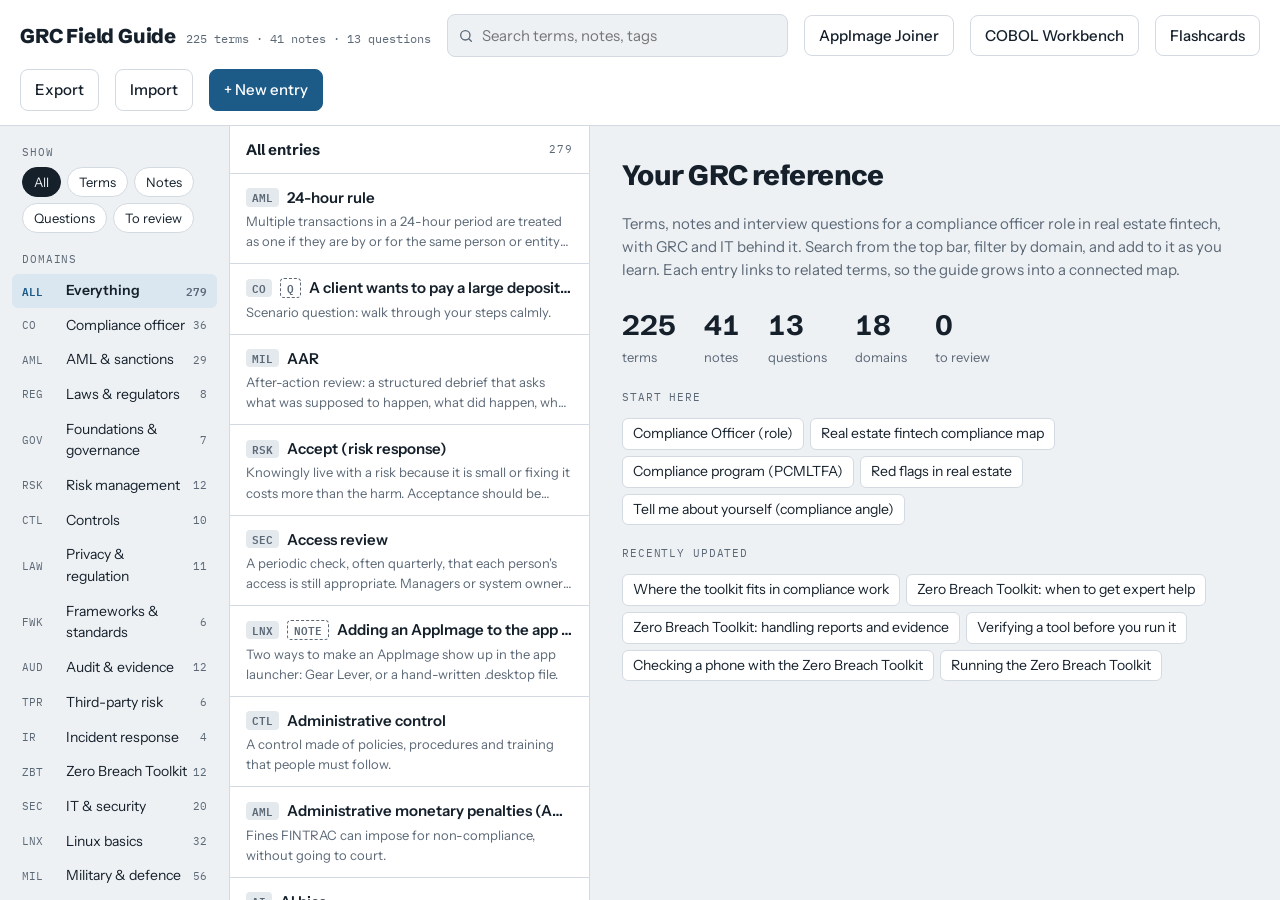
==== commit 8a8944a2: "Add AppImage Joiner (with PDF merge/split) as a built-in section Co-Authored-By: Claude Sonnet 5.5 <" ====
--- a/index.html
+++ b/index.html
@@ -178,6 +178,11 @@
 #cobolView .cbar{display:flex;align-items:center;gap:12px;padding:10px 16px;border-bottom:1px solid var(--line);background:var(--surface)}
 #cobolView .cbar h2{font-family:var(--f-display);font-weight:800;font-size:17px;margin:0 auto 0 0}
 #cobolView iframe{width:100%;height:100%;border:0;background:#fff;min-height:0}
+
+#ajView{position:fixed;inset:0;z-index:15;display:grid;grid-template-rows:auto 1fr;background:var(--bg)}
+#ajView .cbar{display:flex;align-items:center;gap:12px;padding:10px 16px;border-bottom:1px solid var(--line);background:var(--surface)}
+#ajView .cbar h2{font-family:var(--f-display);font-weight:800;font-size:17px;margin:0 auto 0 0}
+#ajView iframe{width:100%;height:100%;border:0;background:var(--bg);min-height:0;color-scheme:normal}
 </style>
 </head>
 <body>
@@ -189,6 +194,7 @@
       <svg viewBox="0 0 24 24" fill="none" stroke-width="2" stroke-linecap="round"><circle cx="11" cy="11" r="7"/><path d="m20 20-3.5-3.5"/></svg>
       <input id="q" type="search" placeholder="Search terms, notes, tags" autocomplete="off" aria-label="Search">
     </div>
+    <button class="btn" id="ajBtn" type="button" title="Join split AppImages, merge and split PDFs">AppImage Joiner</button>
     <button class="btn" id="cobolBtn" type="button" title="Learn and run COBOL in the browser">COBOL Workbench</button>
     <button class="btn" id="cardsBtn" type="button">Flashcards</button>
     <button class="btn" id="exportBtn" type="button" title="Download a backup of all entries">Export</button>
@@ -206,6 +212,819 @@
     </div>
   </div>
 </div>
+<div id="ajView" hidden>
+  <div class="cbar"><button class="btn" id="ajBack" type="button">&larr; Back to guide</button><h2>AppImage Joiner</h2><span class="label hide-sm">Esc to close</span></div>
+  <iframe id="ajFrame" title="AppImage Joiner"></iframe>
+</div>
+<script type="text/plain" id="aj-src"><!doctype html>
+<html lang="en">
+<head>
+<meta charset="utf-8">
+<meta name="viewport" content="width=device-width,initial-scale=1">
+<title>AppImage Joiner</title>
+<style>
+:root{
+  --bg:#f4f3ef;--card:#fff;--ink:#1b1a17;--mut:#6a665d;--line:#dcd8cf;
+  --acc:#1d6b59;--acc-ink:#fff;--accsoft:#e3f0ec;--bad:#a5301d;--badsoft:#fbeae6;--warn:#8a5a00;--warnsoft:#fbf1da;
+}
+@media(prefers-color-scheme:dark){:root:not([data-theme=light]){
+  --bg:#141412;--card:#1e1d1a;--ink:#ecebe5;--mut:#9b978c;--line:#36342f;
+  --acc:#52bba1;--acc-ink:#0c1915;--accsoft:#1b2b27;--bad:#ef8b76;--badsoft:#33201c;--warn:#e6b455;--warnsoft:#312a17;}}
+:root[data-theme=dark]{
+  --bg:#141412;--card:#1e1d1a;--ink:#ecebe5;--mut:#9b978c;--line:#36342f;
+  --acc:#52bba1;--acc-ink:#0c1915;--accsoft:#1b2b27;--bad:#ef8b76;--badsoft:#33201c;--warn:#e6b455;--warnsoft:#312a17;}
+*{box-sizing:border-box}
+html,body{margin:0}
+body{background:var(--bg);color:var(--ink);font:16px/1.5 system-ui,-apple-system,"Segoe UI",sans-serif}
+main{max-width:720px;margin:0 auto;padding:32px 16px 72px}
+header{display:flex;justify-content:space-between;align-items:flex-start;gap:12px;margin-bottom:24px}
+h1{font-size:1.6rem;line-height:1.2;margin:0 0 4px;letter-spacing:-.01em}
+.sub{margin:0;color:var(--mut)}
+.theme{background:none;border:1px solid var(--line);color:var(--mut);border-radius:8px;padding:6px 10px;font:inherit;font-size:.85rem;cursor:pointer}
+.card{background:var(--card);border:1px solid var(--line);border-radius:14px;padding:16px;margin-bottom:16px}
+.drop{border:2px dashed var(--line);border-radius:14px;padding:32px 16px;text-align:center;background:var(--card);cursor:pointer;transition:border-color .15s,background .15s}
+.drop:hover,.drop.over,.drop:focus-visible{border-color:var(--acc);background:var(--accsoft);outline:none}
+.drop strong{display:block;font-size:1.05rem;margin-bottom:4px}
+.drop span{color:var(--mut);font-size:.9rem}
+.step{font-size:.78rem;font-weight:700;letter-spacing:.06em;text-transform:uppercase;color:var(--mut);margin:0 0 8px}
+ul.parts{list-style:none;margin:0;padding:0}
+ul.parts li{display:grid;grid-template-columns:2.2rem 1fr auto auto;gap:8px;align-items:center;padding:8px 0;border-top:1px solid var(--line);font-size:.92rem}
+ul.parts li:first-child{border-top:0}
+.num{font-variant-numeric:tabular-nums;color:var(--mut);font-weight:600}
+.nm{overflow:hidden;text-overflow:ellipsis;white-space:nowrap}
+.sz{color:var(--mut);font-variant-numeric:tabular-nums;font-size:.85rem}
+.x{background:none;border:0;color:var(--mut);cursor:pointer;font-size:1.1rem;line-height:1;padding:4px 8px;border-radius:6px}
+.x:hover{color:var(--bad)}
+.note{border-radius:10px;padding:10px 12px;font-size:.9rem;margin:12px 0 0}
+.note.bad{background:var(--badsoft);color:var(--bad)}
+.note.warn{background:var(--warnsoft);color:var(--warn)}
+.note.ok{background:var(--accsoft);color:var(--acc)}
+.note ul{margin:4px 0 0;padding-left:18px}
+label{display:block;font-size:.85rem;color:var(--mut);margin:12px 0 4px}
+input[type=text]{width:100%;padding:10px 12px;border:1px solid var(--line);border-radius:8px;background:var(--bg);color:var(--ink);font:inherit;font-size:.95rem}
+input[type=text]:focus-visible{outline:2px solid var(--acc);outline-offset:1px}
+.mono{font-family:ui-monospace,"SF Mono",Menlo,monospace;font-size:.85rem}
+button.primary{margin-top:16px;width:100%;padding:12px 16px;border:0;border-radius:10px;background:var(--acc);color:var(--acc-ink);font:inherit;font-weight:700;cursor:pointer}
+button.primary:disabled{opacity:.45;cursor:not-allowed}
+button.link{background:none;border:0;color:var(--acc);font:inherit;cursor:pointer;padding:0;text-decoration:underline}
+.bar{height:10px;background:var(--line);border-radius:5px;overflow:hidden;margin-top:14px}
+.bar i{display:block;height:100%;width:0;background:var(--acc);transition:width .1s}
+.stat{display:flex;justify-content:space-between;color:var(--mut);font-size:.85rem;margin-top:6px}
+code{font-family:ui-monospace,Menlo,monospace;font-size:.88em;background:var(--bg);border:1px solid var(--line);border-radius:5px;padding:1px 5px}
+pre.cmd{margin:8px 0 0;padding:10px 12px;background:var(--bg);border:1px solid var(--line);border-radius:8px;overflow-x:auto;font-size:.88rem;user-select:all}
+.hash{word-break:break-all}
+.hide{display:none!important}
+footer{color:var(--mut);font-size:.82rem;margin-top:24px}
+/* tabs */
+.tabs{display:flex;gap:4px;border-bottom:1px solid var(--line);margin-bottom:20px;overflow-x:auto}
+.tab{background:none;border:0;border-bottom:3px solid transparent;color:var(--mut);font:inherit;font-weight:600;padding:10px 14px;margin-bottom:-1px;cursor:pointer;white-space:nowrap}
+.tab:hover{color:var(--ink)}
+.tab[aria-selected=true]{color:var(--ink);border-bottom-color:var(--acc)}
+.tab:focus-visible{outline:2px solid var(--acc);outline-offset:-2px;border-radius:6px}
+/* pdf tools */
+input[type=number]{width:6rem;padding:10px 12px;border:1px solid var(--line);border-radius:8px;background:var(--bg);color:var(--ink);font:inherit;font-size:.95rem}
+input[type=number]:focus-visible{outline:2px solid var(--acc);outline-offset:1px}
+ul.parts.pdfs li{grid-template-columns:2.2rem 1fr auto auto auto auto}
+.mv{background:none;border:1px solid var(--line);color:var(--mut);cursor:pointer;border-radius:6px;padding:2px 8px;font-size:.85rem;line-height:1.4}
+.mv:hover:not(:disabled){color:var(--ink);border-color:var(--mut)}
+.mv:disabled{opacity:.35;cursor:default}
+.opts{display:grid;gap:8px;margin-top:4px}
+.opt{display:flex;gap:10px;align-items:flex-start;padding:10px 12px;margin:0;border:1px solid var(--line);border-radius:10px;cursor:pointer;background:var(--bg);color:var(--ink);font-size:1rem}
+.opt input{margin-top:4px;accent-color:var(--acc)}
+.opt b{display:block;font-size:.95rem}
+.opt span{color:var(--mut);font-size:.85rem}
+.opt:has(input:checked){border-color:var(--acc);background:var(--accsoft)}
+.opt:has(input:focus-visible){outline:2px solid var(--acc);outline-offset:1px}
+a.dl{color:var(--acc)}
+.fileline{display:flex;justify-content:space-between;align-items:center;gap:12px;flex-wrap:wrap}
+</style>
+</head>
+<body>
+<main>
+<header>
+  <div>
+    <h1>AppImage Joiner</h1>
+    <p class="sub">Put split AppImage files back together, and merge or split PDFs. Everything stays on your computer.</p>
+  </div>
+  <button class="theme" id="theme" type="button" aria-label="Toggle dark mode">Theme</button>
+</header>
+
+<div class="tabs" role="tablist" aria-label="Tools" id="tabs">
+  <button class="tab" role="tab" id="btn-join" aria-selected="true" aria-controls="tab-join" type="button">Join AppImage</button>
+  <button class="tab" role="tab" id="btn-merge" aria-selected="false" aria-controls="tab-merge" type="button" tabindex="-1">Merge PDFs</button>
+  <button class="tab" role="tab" id="btn-split" aria-selected="false" aria-controls="tab-split" type="button" tabindex="-1">Split PDF</button>
+</div>
+
+<div id="tab-join" role="tabpanel" aria-labelledby="btn-join">
+<p class="sub" style="margin-bottom:16px">Put split <code>.AppImage.part0, part1, …</code> files back together into one AppImage.</p>
+<div class="drop" id="drop" tabindex="0" role="button" aria-label="Choose part files">
+  <strong>Drop all the part files here</strong>
+  <span>or click to choose them. Select every part at once. Nothing is uploaded; it all happens in your browser.</span>
+  <input type="file" id="pick" multiple class="hide">
+</div>
+
+<section class="card hide" id="setCard" style="margin-top:16px">
+  <p class="step">1 · Parts found</p>
+  <ul class="parts" id="list"></ul>
+  <div id="problems"></div>
+
+  <p class="step" style="margin-top:20px">2 · Output</p>
+  <label for="outName" style="margin-top:0">File name</label>
+  <input type="text" id="outName" class="mono" spellcheck="false" autocomplete="off">
+  <label for="sha">Expected SHA-256 <span style="opacity:.8">(optional, paste it if you were given one)</span></label>
+  <input type="text" id="sha" class="mono" spellcheck="false" autocomplete="off" placeholder="64 hex characters">
+
+  <button class="primary" id="go" type="button" disabled>Join parts</button>
+
+  <div id="prog" class="hide">
+    <div class="bar"><i id="fill"></i></div>
+    <div class="stat"><span id="phase">Working…</span><span id="pct">0%</span></div>
+  </div>
+  <div id="result"></div>
+</section>
+<p class="sub" style="font-size:.82rem;margin-top:24px">The browser can't mark files executable, so after joining run the one command shown at the end. The file is checked for a valid AppImage header before it is saved.</p>
+</div>
+
+<\!-- ============ MERGE PDFs ============ -->
+<div id="tab-merge" role="tabpanel" aria-labelledby="btn-merge" class="hide">
+<p class="sub" style="margin-bottom:16px">Combine several PDFs into one. They are joined in the order shown, and you can move them up or down.</p>
+<div class="drop" id="mDrop" tabindex="0" role="button" aria-label="Choose PDF files to merge">
+  <strong>Drop the PDFs here</strong>
+  <span>or click to choose them. You can pick several at once, or add more later.</span>
+  <input type="file" id="mPick" multiple accept="application/pdf,.pdf" class="hide">
+</div>
+
+<section class="card hide" id="mCard" style="margin-top:16px">
+  <p class="step">1 · PDFs to merge (in this order)</p>
+  <ul class="parts pdfs" id="mList"></ul>
+  <div id="mProblems"></div>
+
+  <p class="step" style="margin-top:20px">2 · Output</p>
+  <label for="mName" style="margin-top:0">File name</label>
+  <input type="text" id="mName" class="mono" spellcheck="false" autocomplete="off" value="merged.pdf">
+
+  <button class="primary" id="mGo" type="button" disabled>Merge PDFs</button>
+  <div id="mProg" class="hide">
+    <div class="bar"><i id="mFill"></i></div>
+    <div class="stat"><span id="mPhase">Working…</span><span id="mPct">0%</span></div>
+  </div>
+  <div id="mResult"></div>
+</section>
+</div>
+
+<\!-- ============ SPLIT PDF ============ -->
+<div id="tab-split" role="tabpanel" aria-labelledby="btn-split" class="hide">
+<p class="sub" style="margin-bottom:16px">Pull pages out of a PDF, or cut it into smaller PDFs. The original file is never changed.</p>
+<div class="drop" id="sDrop" tabindex="0" role="button" aria-label="Choose a PDF to split">
+  <strong>Drop one PDF here</strong>
+  <span>or click to choose it.</span>
+  <input type="file" id="sPick" accept="application/pdf,.pdf" class="hide">
+</div>
+
+<section class="card hide" id="sCard" style="margin-top:16px">
+  <p class="step">1 · Your PDF</p>
+  <div class="fileline"><div><strong id="sName" style="overflow-wrap:anywhere"></strong><div class="sub" id="sMeta"></div></div>
+  <button class="link" id="sChange" type="button">Choose a different PDF</button></div>
+  <div id="sProblems"></div>
+
+  <div id="sTools">
+  <p class="step" style="margin-top:20px">2 · What do you want to do?</p>
+  <div class="opts" role="radiogroup" aria-label="Split method">
+    <label class="opt"><input type="radio" name="smode" value="pick" checked><div><b>Keep only certain pages</b><span>Makes one new PDF with just the pages you name, like <code>1-3, 5, 8-10</code>.</span></div></label>
+    <label class="opt"><input type="radio" name="smode" value="ranges"><div><b>Cut into several PDFs</b><span>Each range becomes its own PDF, like <code>1-3, 4-6, 7-</code>. You get them together in one ZIP.</span></div></label>
+    <label class="opt"><input type="radio" name="smode" value="each"><div><b>One PDF per page</b><span>Every page becomes its own PDF, delivered in one ZIP.</span></div></label>
+    <label class="opt"><input type="radio" name="smode" value="every"><div><b>Every few pages</b><span>Cuts the PDF into equal chunks (the last one may be shorter), delivered in one ZIP.</span></div></label>
+  </div>
+
+  <div id="sRangeBox">
+    <label for="sRange">Pages <span style="opacity:.8">(separate with commas; a dash means “through”; <code>7-</code> means page 7 to the end)</span></label>
+    <input type="text" id="sRange" class="mono" spellcheck="false" autocomplete="off" placeholder="1-3, 5, 8-10">
+  </div>
+  <div id="sEveryBox" class="hide">
+    <label for="sEvery">Pages in each piece</label>
+    <input type="number" id="sEvery" min="1" step="1" value="10">
+  </div>
+
+  <div id="sPlan"></div>
+  <button class="primary" id="sGo" type="button" disabled>Split PDF</button>
+  </div>
+  <div id="sProg" class="hide">
+    <div class="bar"><i id="sFill"></i></div>
+    <div class="stat"><span id="sPhase">Working…</span><span id="sPct">0%</span></div>
+  </div>
+  <div id="sResult"></div>
+</section>
+</div>
+
+<footer>PDF merging and splitting uses the open-source <a href="https://pdf-lib.js.org/" class="dl">pdf-lib</a> library (MIT license), built into this page. Your files are never sent anywhere.</footer>
+</main>
+
+<script>
+(()=>{
+"use strict";
+const $=s=>document.getElementById(s);
+const CH=4*1024*1024;
+let files=[];            // [{file,idx}]
+let busy=false;
+
+/* ---------- theme ---------- */
+const root=document.documentElement;
+try{const t=localStorage.getItem("aj-theme");if(t)root.dataset.theme=t}catch(e){}
+$("theme").onclick=()=>{
+  const dark=root.dataset.theme?root.dataset.theme==="dark":matchMedia("(prefers-color-scheme:dark)").matches;
+  root.dataset.theme=dark?"light":"dark";
+  try{localStorage.setItem("aj-theme",root.dataset.theme)}catch(e){}
+};
+
+/* ---------- helpers ---------- */
+const PART=/^(.+?)\.(?:part(\d+)|(\d{2,4})|([a-z]{2}))$/i;
+function parse(name){
+  const m=PART.exec(name);
+  if(!m)return null;
+  let idx;
+  if(m[2]!=null)idx=+m[2];else if(m[3]!=null)idx=+m[3];
+  else idx=(m[4].toLowerCase().charCodeAt(0)-97)*26+(m[4].toLowerCase().charCodeAt(1)-97);
+  return{base:m[1],idx};
+}
+const mb=n=>(n/1048576).toFixed(n>=1048576*10?0:1)+" MB";
+const esc=s=>String(s).replace(/[&<>"]/g,c=>({"&":"&amp;","<":"&lt;",">":"&gt;",'"':"&quot;"}[c]));
+
+/* ---------- incremental SHA-256 (WebCrypto can't stream) ---------- */
+const K=new Uint32Array([0x428a2f98,0x71374491,0xb5c0fbcf,0xe9b5dba5,0x3956c25b,0x59f111f1,0x923f82a4,0xab1c5ed5,0xd807aa98,0x12835b01,0x243185be,0x550c7dc3,0x72be5d74,0x80deb1fe,0x9bdc06a7,0xc19bf174,0xe49b69c1,0xefbe4786,0x0fc19dc6,0x240ca1cc,0x2de92c6f,0x4a7484aa,0x5cb0a9dc,0x76f988da,0x983e5152,0xa831c66d,0xb00327c8,0xbf597fc7,0xc6e00bf3,0xd5a79147,0x06ca6351,0x14292967,0x27b70a85,0x2e1b2138,0x4d2c6dfc,0x53380d13,0x650a7354,0x766a0abb,0x81c2c92e,0x92722c85,0xa2bfe8a1,0xa81a664b,0xc24b8b70,0xc76c51a3,0xd192e819,0xd6990624,0xf40e3585,0x106aa070,0x19a4c116,0x1e376c08,0x2748774c,0x34b0bcb5,0x391c0cb3,0x4ed8aa4a,0x5b9cca4f,0x682e6ff3,0x748f82ee,0x78a5636f,0x84c87814,0x8cc70208,0x90befffa,0xa4506ceb,0xbef9a3f7,0xc67178f2]);
+class Sha256{
+  constructor(){this.h=new Uint32Array([0x6a09e667,0xbb67ae85,0x3c6ef372,0xa54ff53a,0x510e527f,0x9b05688c,0x1f83d9ab,0x5be0cd19]);
+    this.buf=new Uint8Array(64);this.bl=0;this.len=0;this.w=new Uint32Array(64)}
+  block(d,o){
+    const w=this.w,h=this.h;
+    for(let i=0;i<16;i++,o+=4)w[i]=(d[o]<<24)|(d[o+1]<<16)|(d[o+2]<<8)|d[o+3];
+    for(let i=16;i<64;i++){
+      const a=w[i-15],b=w[i-2];
+      const s0=((a>>>7)|(a<<25))^((a>>>18)|(a<<14))^(a>>>3);
+      const s1=((b>>>17)|(b<<15))^((b>>>19)|(b<<13))^(b>>>10);
+      w[i]=(w[i-16]+s0+w[i-7]+s1)|0;
+    }
+    let a=h[0],b=h[1],c=h[2],d_=h[3],e=h[4],f=h[5],g=h[6],hh=h[7];
+    for(let i=0;i<64;i++){
+      const S1=((e>>>6)|(e<<26))^((e>>>11)|(e<<21))^((e>>>25)|(e<<7));
+      const ch=(e&f)^(~e&g);
+      const t1=(hh+S1+ch+K[i]+w[i])|0;
+      const S0=((a>>>2)|(a<<30))^((a>>>13)|(a<<19))^((a>>>22)|(a<<10));
+      const mj=(a&b)^(a&c)^(b&c);
+      const t2=(S0+mj)|0;
+      hh=g;g=f;f=e;e=(d_+t1)|0;d_=c;c=b;b=a;a=(t1+t2)|0;
+    }
+    h[0]=(h[0]+a)|0;h[1]=(h[1]+b)|0;h[2]=(h[2]+c)|0;h[3]=(h[3]+d_)|0;
+    h[4]=(h[4]+e)|0;h[5]=(h[5]+f)|0;h[6]=(h[6]+g)|0;h[7]=(h[7]+hh)|0;
+  }
+  update(d){
+    this.len+=d.length;let o=0;
+    if(this.bl){
+      const n=Math.min(64-this.bl,d.length);
+      this.buf.set(d.subarray(0,n),this.bl);this.bl+=n;o=n;
+      if(this.bl===64){this.block(this.buf,0);this.bl=0}
+    }
+    for(;o+64<=d.length;o+=64)this.block(d,o);
+    if(o<d.length){this.buf.set(d.subarray(o),0);this.bl=d.length-o}
+  }
+  hex(){
+    const bits=this.len*8,pad=new Uint8Array(((this.bl<56)?64:128)-this.bl);
+    pad[0]=0x80;
+    const dv=new DataView(pad.buffer);
+    dv.setUint32(pad.length-8,Math.floor(bits/4294967296));
+    dv.setUint32(pad.length-4,bits>>>0);
+    const keep=this.len;this.update(pad);this.len=keep;
+    return Array.from(this.h,x=>(x>>>0).toString(16).padStart(8,"0")).join("");
+  }
+}
+
+/* ---------- file list ---------- */
+function addFiles(list){
+  for(const f of list){
+    if(!files.some(x=>x.file.name===f.name&&x.file.size===f.size)){
+      const p=parse(f.name);
+      files.push({file:f,idx:p?p.idx:null,base:p?p.base:null});
+    }
+  }
+  render();
+}
+function problems(){
+  const out=[];
+  if(!files.length)return out;
+  const unk=files.filter(x=>x.idx==null);
+  if(unk.length)out.push({lvl:"warn",t:"Some names don't end in .partN (or .001 / .aa), so their order is guessed from the list order: "+unk.map(x=>x.file.name).join(", ")});
+  const known=files.filter(x=>x.idx!=null);
+  const bases=[...new Set(known.map(x=>x.base))];
+  if(bases.length>1)out.push({lvl:"bad",t:"These look like parts of different files ("+bases.join(", ")+"). Remove the ones you don't want to join."});
+  if(known.length){
+    const idx=known.map(x=>x.idx).sort((a,b)=>a-b);
+    const dup=idx.filter((v,i)=>i&&v===idx[i-1]);
+    if(dup.length)out.push({lvl:"bad",t:"Two files share part number "+[...new Set(dup)].join(", ")+"."});
+    const miss=[];for(let i=idx[0];i<=idx[idx.length-1];i++)if(!idx.includes(i))miss.push(i);
+    if(miss.length)out.push({lvl:"bad",t:"Missing part number "+miss.join(", ")+"."});
+    if(idx[0]>1)out.push({lvl:"bad",t:"The first part you picked is number "+idx[0]+"; earlier parts are missing."});
+    const sizes=known.slice().sort((a,b)=>a.idx-b.idx).map(x=>x.file.size);
+    const body=sizes.slice(0,-1);
+    if(body.length&&new Set(body).size>1)out.push({lvl:"bad",t:"The parts aren't all the same size (except the last one). A part may be incomplete, so re-download it."});
+    if(body.length&&sizes[sizes.length-1]>body[0])out.push({lvl:"bad",t:"The last part is bigger than the others, so the files may be mixed up."});
+  }
+  return out;
+}
+function ordered(){
+  return files.slice().sort((a,b)=>(a.idx??1e9)-(b.idx??1e9));
+}
+function render(){
+  const has=files.length>0;
+  $("setCard").classList.toggle("hide",!has);
+  const list=$("list");list.innerHTML="";
+  ordered().forEach((x,i)=>{
+    const li=document.createElement("li");
+    li.innerHTML='<span class="num">'+(x.idx!=null?x.idx:"?")+'</span><span class="nm" title="'+esc(x.file.name)+'">'+esc(x.file.name)+'</span><span class="sz">'+mb(x.file.size)+'</span><button class="x" type="button" aria-label="Remove '+esc(x.file.name)+'">×</button>';
+    li.querySelector(".x").onclick=()=>{files=files.filter(f=>f!==x);render()};
+    list.appendChild(li);
+  });
+  const pr=problems();
+  const total=files.reduce((s,x)=>s+x.file.size,0);
+  $("problems").innerHTML=pr.map(p=>'<div class="note '+p.lvl+'">'+esc(p.t)+'</div>').join("")
+    +(has&&!pr.length?'<div class="note ok">'+files.length+' parts · '+mb(total)+' · numbering is complete.</div>':"");
+  if(has){
+    const b=files.find(x=>x.base);
+    if(!$("outName").dataset.touched)$("outName").value=b?b.base:"joined.AppImage";
+  }
+  $("go").disabled=busy||!has||pr.some(p=>p.lvl==="bad");
+  $("result").innerHTML="";
+}
+$("outName").addEventListener("input",()=>{$("outName").dataset.touched="1"});
+
+/* ---------- picking / dropping ---------- */
+const drop=$("drop"),pick=$("pick");
+drop.onclick=()=>pick.click();
+drop.onkeydown=e=>{if(e.key==="Enter"||e.key===" "){e.preventDefault();pick.click()}};
+pick.onchange=()=>{addFiles(pick.files);pick.value=""};
+["dragenter","dragover"].forEach(ev=>drop.addEventListener(ev,e=>{e.preventDefault();drop.classList.add("over")}));
+["dragleave","drop"].forEach(ev=>drop.addEventListener(ev,e=>{e.preventDefault();drop.classList.remove("over")}));
+drop.addEventListener("drop",e=>addFiles(e.dataTransfer.files));
+addEventListener("dragover",e=>e.preventDefault());
+addEventListener("drop",e=>{e.preventDefault();if(!(e.target.closest&&e.target.closest(".drop")))routeDrop(Array.from(e.dataTransfer.files))});
+function routeDrop(list){if(tab==="join")addFiles(list);else if(tab==="merge")mAdd(list);else sLoad(list)}
+
+/* ---------- join ---------- */
+function setProg(done,total,phase){
+  const p=total?Math.floor(done*100/total):0;
+  $("fill").style.width=p+"%";$("pct").textContent=p+"%";if(phase)$("phase").textContent=phase;
+}
+function fail(msg){
+  $("result").innerHTML='<div class="note bad">'+esc(msg)+'</div>';
+}
+$("go").onclick=async()=>{
+  if(busy)return;
+  const parts=ordered().map(x=>x.file);
+  const name=($("outName").value.trim()||"joined.AppImage").replace(/[\/\\]/g,"_");
+  const want=$("sha").value.trim().toLowerCase();
+  if(want&&!/^[0-9a-f]{64}$/.test(want)){fail("That checksum isn't 64 hex characters.");return}
+  const total=parts.reduce((s,f)=>s+f.size,0);
+  busy=true;$("go").disabled=true;$("result").innerHTML="";$("prog").classList.remove("hide");setProg(0,total,"Reading and checking…");
+
+  // optional direct-to-disk save (Chrome/Edge); other browsers get a normal download
+  let writable=null;
+  if(window.showSaveFilePicker){
+    try{
+      const h=await window.showSaveFilePicker({suggestedName:name});
+      writable=await h.createWritable();
+    }catch(e){ if(e&&e.name==="AbortError"){busy=false;render();$("prog").classList.add("hide");return} writable=null; }
+  }
+
+  try{
+    const sha=new Sha256();
+    const blobs=[];let done=0,head=null;
+    for(const f of parts){
+      for(let off=0;off<f.size;off+=CH){
+        const slice=f.slice(off,Math.min(off+CH,f.size));
+        const buf=new Uint8Array(await slice.arrayBuffer());
+        if(!head)head=buf.slice(0,16);
+        sha.update(buf);
+        if(writable)await writable.write(buf);else blobs.push(slice);
+        done+=buf.length;setProg(done,total);
+      }
+    }
+    const hex=sha.hex();
+    if(!head||head[0]!==0x7f||head[1]!==0x45||head[2]!==0x4c||head[3]!==0x46)
+      throw new Error("The joined file doesn't start with an ELF header, so the parts are wrong or out of order. Nothing was saved.");
+    if(want&&want!==hex)
+      throw new Error("SHA-256 mismatch. Nothing was saved.\nExpected "+want+"\nGot      "+hex);
+    const kind=(head[8]===0x41&&head[9]===0x49)?("AppImage type "+head[10]):"ELF executable (no AppImage marker found)";
+
+    if(writable){await writable.close();writable=null}
+    else{
+      const url=URL.createObjectURL(new Blob(blobs,{type:"application/octet-stream"}));
+      const a=document.createElement("a");a.href=url;a.download=name;document.body.appendChild(a);a.click();a.remove();
+      setTimeout(()=>URL.revokeObjectURL(url),60000);
+    }
+    setProg(total,total,"Done");
+    $("result").innerHTML='<div class="note ok"><strong>Joined.</strong> '+esc(kind)+' · '+mb(total)+'<br>SHA-256 <span class="hash mono">'+hex+'</span></div>'
+      +'<p style="margin:14px 0 0">Browsers can\'t mark files executable. In the folder it was saved to, run:</p>'
+      +'<pre class="cmd">chmod +x '+esc(shq(name))+' &amp;&amp; ./'+esc(shq(name))+'</pre>';
+  }catch(e){
+    try{if(writable)await writable.abort()}catch(_){}
+    fail(e.message||String(e));$("prog").classList.add("hide");
+  }finally{busy=false;$("go").disabled=problems().some(p=>p.lvl==="bad");}
+};
+function shq(s){return /^[A-Za-z0-9._\-+]+$/.test(s)?s:"'"+s.replace(/'/g,"'\\''")+"'"}
+
+render();
+
+/* =====================================================================
+   Tabs
+   ===================================================================== */
+const TABS=["join","merge","split"];
+let tab="join";
+function showTab(t,focus){
+  if(!TABS.includes(t))t="join";
+  tab=t;
+  TABS.forEach(n=>{
+    $("tab-"+n).classList.toggle("hide",n!==t);
+    const b=$("btn-"+n);b.setAttribute("aria-selected",String(n===t));b.tabIndex=n===t?0:-1;
+    if(focus&&n===t)b.focus();
+  });
+  try{history.replaceState(null,"",t==="join"?location.pathname+location.search:"#"+t)}catch(e){}
+}
+TABS.forEach(n=>{$("btn-"+n).onclick=()=>showTab(n)});
+$("tabs").addEventListener("keydown",e=>{
+  const i=TABS.indexOf(tab);
+  if(e.key==="ArrowRight")showTab(TABS[(i+1)%3],true);
+  else if(e.key==="ArrowLeft")showTab(TABS[(i+2)%3],true);
+  else if(e.key==="Home")showTab(TABS[0],true);
+  else if(e.key==="End")showTab(TABS[2],true);
+  else return;
+  e.preventDefault();
+});
+showTab((location.hash||"").slice(1));
+addEventListener("hashchange",()=>showTab((location.hash||"").slice(1)));
+
+/* =====================================================================
+   Shared PDF helpers
+   ===================================================================== */
+function wireDrop(zone,input,handler){
+  zone.onclick=()=>input.click();
+  zone.onkeydown=e=>{if(e.key==="Enter"||e.key===" "){e.preventDefault();input.click()}};
+  input.onchange=()=>{const l=Array.from(input.files);input.value="";handler(l)};
+  ["dragenter","dragover"].forEach(ev=>zone.addEventListener(ev,e=>{e.preventDefault();zone.classList.add("over")}));
+  ["dragleave","drop"].forEach(ev=>zone.addEventListener(ev,e=>{e.preventDefault();zone.classList.remove("over")}));
+  zone.addEventListener("drop",e=>handler(Array.from(e.dataTransfer.files)));
+}
+const isPdf=f=>/\.pdf$/i.test(f.name)||f.type==="application/pdf";
+const sizeTxt=n=>n<1024?n+" B":n<1048576?(n/1024).toFixed(0)+" KB":mb(n);
+const tick=()=>new Promise(r=>setTimeout(r,0));
+const plural=(n,w)=>n+" "+w+(n===1?"":"s");
+const note=(lvl,html)=>'<div class="note '+lvl+'">'+html+'</div>';
+
+// The PDF engine (pdf-lib) is only loaded the first time a PDF tool is used.
+let libP=null;
+function loadLib(){
+  if(window.PDFLib)return Promise.resolve(window.PDFLib);
+  if(!libP)libP=new Promise((res,rej)=>{
+    const s=document.createElement("script");
+    s.src=parent.__ajLibURL();
+    s.onload=()=>window.PDFLib?res(window.PDFLib):(libP=null,rej(new Error("The PDF engine loaded but isn't usable.")));
+    s.onerror=()=>{libP=null;rej(new Error("Couldn't load the PDF engine built into the guide)."))};
+    document.head.appendChild(s);
+  });
+  return libP;
+}
+function pdfWhy(e){
+  const m=(e&&e.message)||String(e);
+  if(/encrypt/i.test(m))return"is locked (password or restrictions), so it can't be changed. Open it in a PDF viewer and use Print → Save as PDF to make an unlocked copy, then try again.";
+  return"couldn't be read as a PDF ("+m.replace(/\s+/g," ").slice(0,120)+").";
+}
+async function readPdf(file){
+  const {PDFDocument}=await loadLib();
+  return PDFDocument.load(await file.arrayBuffer(),{updateMetadata:false});
+}
+function mkProg(p){
+  return{
+    show(){$(p+"Prog").classList.remove("hide")},
+    hide(){$(p+"Prog").classList.add("hide")},
+    set(d,t,ph){const v=t?Math.floor(d*100/t):0;$(p+"Fill").style.width=v+"%";$(p+"Pct").textContent=v+"%";if(ph)$(p+"Phase").textContent=ph}
+  };
+}
+const mP=mkProg("m"),sP=mkProg("s");
+const urls={};
+function deliver(key,blob,name){
+  if(urls[key])URL.revokeObjectURL(urls[key]);
+  const url=urls[key]=URL.createObjectURL(blob);
+  const a=document.createElement("a");a.href=url;a.download=name;document.body.appendChild(a);a.click();a.remove();
+  return url;
+}
+function cleanName(s,ext,fallback){
+  let n=(s||"").trim().replace(/[\/\\:*?"<>|]/g,"_");
+  if(!n)n=fallback;
+  if(!n.toLowerCase().endsWith(ext))n+=ext;
+  return n;
+}
+function mkBtn(cls,txt,label,fn,dis){
+  const b=document.createElement("button");
+  b.type="button";b.className=cls;b.textContent=txt;b.setAttribute("aria-label",label);b.disabled=!!dis;b.onclick=fn;return b;
+}
+
+// Minimal ZIP writer (no compression; PDFs are already compressed).
+const CRC=(()=>{const t=new Uint32Array(256);for(let n=0;n<256;n++){let c=n;for(let k=0;k<8;k++)c=c&1?0xedb88320^(c>>>1):c>>>1;t[n]=c>>>0}return t})();
+function crc32(u){let c=0xffffffff;for(let i=0;i<u.length;i++)c=CRC[(c^u[i])&255]^(c>>>8);return(c^0xffffffff)>>>0}
+function makeZip(entries){
+  const enc=new TextEncoder(),chunks=[],central=[];let off=0;
+  const now=new Date();
+  const dt=((Math.max(now.getFullYear(),1980)-1980)<<9)|((now.getMonth()+1)<<5)|now.getDate();
+  const tm=(now.getHours()<<11)|(now.getMinutes()<<5)|(now.getSeconds()>>1);
+  for(const e of entries){
+    const nb=enc.encode(e.name),crc=crc32(e.data),sz=e.data.length;
+    const lh=new DataView(new ArrayBuffer(30));
+    lh.setUint32(0,0x04034b50,true);lh.setUint16(4,20,true);lh.setUint16(6,0x0800,true);lh.setUint16(8,0,true);
+    lh.setUint16(10,tm,true);lh.setUint16(12,dt,true);lh.setUint32(14,crc,true);lh.setUint32(18,sz,true);lh.setUint32(22,sz,true);
+    lh.setUint16(26,nb.length,true);lh.setUint16(28,0,true);
+    chunks.push(new Uint8Array(lh.buffer),nb,e.data);
+    const ch=new DataView(new ArrayBuffer(46));
+    ch.setUint32(0,0x02014b50,true);ch.setUint16(4,20,true);ch.setUint16(6,20,true);ch.setUint16(8,0x0800,true);ch.setUint16(10,0,true);
+    ch.setUint16(12,tm,true);ch.setUint16(14,dt,true);ch.setUint32(16,crc,true);ch.setUint32(20,sz,true);ch.setUint32(24,sz,true);
+    ch.setUint16(28,nb.length,true);ch.setUint16(30,0,true);ch.setUint16(32,0,true);ch.setUint16(34,0,true);ch.setUint16(36,0,true);ch.setUint32(38,0,true);ch.setUint32(42,off,true);
+    central.push(new Uint8Array(ch.buffer),nb);
+    off+=30+nb.length+sz;
+  }
+  let csz=0;for(const c of central)csz+=c.length;
+  const end=new DataView(new ArrayBuffer(22));
+  end.setUint32(0,0x06054b50,true);end.setUint16(8,entries.length,true);end.setUint16(10,entries.length,true);end.setUint32(12,csz,true);end.setUint32(16,off,true);
+  return new Blob([...chunks,...central,new Uint8Array(end.buffer)],{type:"application/zip"});
+}
+window.__ajMakeZip=makeZip; // exposed for testing
+
+/* =====================================================================
+   Merge PDFs
+   ===================================================================== */
+let mItems=[],mBusy=false,mSeq=0,mMsg="";
+wireDrop($("mDrop"),$("mPick"),mAdd);
+
+async function mAdd(list){
+  const pdfs=list.filter(isPdf);
+  const skipped=list.length-pdfs.length;
+  mMsg=skipped?plural(skipped,"file")+" skipped because "+(skipped===1?"it isn't":"they aren't")+" a PDF.":"";
+  const fresh=pdfs.map(f=>({file:f,pages:null,err:null,id:++mSeq}));
+  mItems.push(...fresh);
+  mChanged();
+  if(!fresh.length)return;
+  try{await loadLib()}catch(e){fresh.forEach(it=>it.err="can't be checked: "+e.message);mRender();return}
+  for(const it of fresh){
+    try{it.pages=(await readPdf(it.file)).getPageCount()}catch(e){it.err=pdfWhy(e)}
+    mRender();await tick();
+  }
+}
+function mChanged(){$("mResult").innerHTML="";mP.hide();mRender()}
+function mMove(i,d){const j=i+d;if(j<0||j>=mItems.length)return;[mItems[i],mItems[j]]=[mItems[j],mItems[i]];mChanged()}
+function mRender(){
+  const has=mItems.length>0;
+  $("mCard").classList.toggle("hide",!has&&!mMsg);
+  const ul=$("mList");ul.innerHTML="";
+  mItems.forEach((it,i)=>{
+    const li=document.createElement("li");
+    li.innerHTML='<span class="num">'+(i+1)+'</span><span class="nm" title="'+esc(it.file.name)+'">'+esc(it.file.name)+'</span><span class="sz">'
+      +(it.err?"problem":it.pages==null?"checking…":plural(it.pages,"page"))+' · '+sizeTxt(it.file.size)+'</span>';
+    li.append(
+      mkBtn("mv","↑","Move "+it.file.name+" up",()=>mMove(i,-1),mBusy||i===0),
+      mkBtn("mv","↓","Move "+it.file.name+" down",()=>mMove(i,1),mBusy||i===mItems.length-1),
+      mkBtn("x","×","Remove "+it.file.name,()=>{mItems=mItems.filter(x=>x!==it);mChanged()},mBusy)
+    );
+    ul.appendChild(li);
+  });
+  const bad=mItems.filter(x=>x.err);
+  const waiting=mItems.some(x=>!x.err&&x.pages==null);
+  let h="";
+  if(mMsg)h+=note("warn",esc(mMsg));
+  bad.forEach(x=>{h+=note("bad","<strong>"+esc(x.file.name)+"</strong> "+esc(x.err)+" Remove it from the list to continue.")});
+  if(has&&!bad.length&&!waiting){
+    const pg=mItems.reduce((s,x)=>s+x.pages,0);
+    h+=mItems.length<2?note("warn","Add at least one more PDF to merge."):note("ok",plural(mItems.length,"PDF")+" · "+plural(pg,"page")+" in total.");
+  }
+  $("mProblems").innerHTML=h;
+  $("mGo").disabled=mBusy||mItems.length<2||bad.length>0||waiting;
+}
+$("mGo").onclick=async()=>{
+  if(mBusy)return;
+  mBusy=true;$("mResult").innerHTML="";mRender();mP.show();mP.set(0,1,"Starting…");
+  try{
+    const {PDFDocument}=await loadLib();
+    const out=await PDFDocument.create();
+    const total=mItems.reduce((s,x)=>s+x.file.size,0);let done=0,pages=0;
+    for(const it of mItems){
+      mP.set(done,total,"Adding "+it.file.name+"…");await tick();
+      let src;
+      try{src=await readPdf(it.file)}catch(e){throw new Error(it.file.name+" "+pdfWhy(e))}
+      const pgs=await out.copyPages(src,src.getPageIndices());
+      pgs.forEach(p=>out.addPage(p));pages+=pgs.length;done+=it.file.size;
+    }
+    mP.set(total,total,"Saving…");await tick();
+    out.setProducer("AppImage Joiner (pdf-lib)");out.setCreator("AppImage Joiner");
+    const bytes=await out.save();
+    const name=cleanName($("mName").value,".pdf","merged.pdf");
+    const url=deliver("m",new Blob([bytes],{type:"application/pdf"}),name);
+    mP.set(1,1,"Done");
+    $("mResult").innerHTML=note("ok","<strong>Merged.</strong> "+plural(mItems.length,"PDF")+" → "+plural(pages,"page")+" · "+sizeTxt(bytes.length)+" · saved as <strong>"+esc(name)+"</strong>")
+      +'<p style="margin:12px 0 0">Didn\'t get the download? <a class="dl" href="'+url+'" download="'+esc(name)+'">Download it again</a>.</p>';
+  }catch(e){
+    mP.hide();$("mResult").innerHTML=note("bad",esc(e.message||String(e)));
+  }finally{mBusy=false;mRender()}
+};
+
+/* =====================================================================
+   Split PDF
+   ===================================================================== */
+let sFile=null,sSrc=null,sPages=0,sBase="document",sBusy=false;
+wireDrop($("sDrop"),$("sPick"),sLoad);
+$("sChange").onclick=()=>$("sPick").click();
+document.querySelectorAll("input[name=smode]").forEach(r=>r.addEventListener("change",sInput));
+$("sRange").addEventListener("input",sInput);
+$("sEvery").addEventListener("input",sInput);
+
+async function sLoad(list){
+  const pdfs=list.filter(isPdf);
+  if(!pdfs.length){
+    $("sCard").classList.remove("hide");
+    $("sName").textContent="";$("sMeta").textContent="";$("sTools").classList.add("hide");
+    $("sProblems").innerHTML=note("bad","That doesn't look like a PDF file.");
+    return;
+  }
+  const f=pdfs[0];
+  sFile=f;sSrc=null;sPages=0;
+  sBase=f.name.replace(/\.pdf$/i,"").replace(/[\/\\:*?"<>|]/g,"_")||"document";
+  $("sResult").innerHTML="";sP.hide();
+  $("sCard").classList.remove("hide");
+  $("sName").textContent=f.name;$("sMeta").textContent="Reading…";
+  $("sTools").classList.add("hide");
+  $("sProblems").innerHTML=pdfs.length>1?note("warn","You picked "+pdfs.length+" PDFs. Splitting works on one at a time, so I used the first one."):"";
+  try{
+    const src=await readPdf(f);
+    if(sFile!==f)return; // user picked another file meanwhile
+    sSrc=src;sPages=src.getPageCount();
+    $("sMeta").textContent=plural(sPages,"page")+" · "+sizeTxt(f.size);
+    $("sEvery").value=Math.max(1,Math.min(10,Math.floor(sPages/2)));
+    $("sTools").classList.remove("hide");
+    sUpdate();
+  }catch(e){
+    if(sFile!==f)return;
+    $("sMeta").textContent="";
+    $("sProblems").innerHTML+=note("bad","<strong>"+esc(f.name)+"</strong> "+esc(pdfWhy(e)));
+  }
+}
+function parseRanges(text,n){
+  const parts=text.split(",").map(s=>s.trim()).filter(Boolean);
+  return parts.map(p=>{
+    let a,b,m;
+    if((m=/^(\d+)$/.exec(p))){a=b=+m[1]}
+    else if((m=/^(\d*)\s*[-–—]\s*(\d*)$/.exec(p))&&(m[1]||m[2])){a=m[1]?+m[1]:1;b=m[2]?+m[2]:n}
+    else throw new Error("I can't read “"+p+"”. Use numbers, commas and dashes, like 1-3, 5, 8-10.");
+    if(a<1||b<1)throw new Error("Page numbers start at 1 (you typed “"+p+"”).");
+    if(a>b)throw new Error("“"+p+"” goes backwards. Put the smaller page number first.");
+    if(b>n)throw new Error("This PDF only has "+plural(n,"page")+", but “"+p+"” goes past that.");
+    return[a,b];
+  });
+}
+function mode(){return document.querySelector("input[name=smode]:checked").value}
+// Works out exactly which files will be made. Returns null when the box is still empty.
+function sPlan(){
+  const n=sPages,md=mode(),w=String(n).length,pad=x=>String(x).padStart(w,"0");
+  const seen=new Set();
+  const uniq=nm=>{let k=nm,i=1;while(seen.has(k.toLowerCase()))k=nm.replace(/\.pdf$/,"")+"_"+(++i)+".pdf";seen.add(k.toLowerCase());return k};
+  const span=(a,b)=>Array.from({length:b-a+1},(_,i)=>a-1+i);
+  const label=(a,b)=>md==="each"?sBase+"_page_"+pad(a)+".pdf":sBase+"_pages_"+pad(a)+(a===b?"":"-"+pad(b))+".pdf";
+  if(md==="pick"){
+    if(!$("sRange").value.trim())return null;
+    const r=parseRanges($("sRange").value,n);
+    if(!r.length)return null;
+    const idx=[];r.forEach(([a,b])=>idx.push(...span(a,b)));
+    return{zip:false,files:[{name:uniq(sBase+"_extract.pdf"),idx}],text:"Makes 1 PDF with "+plural(idx.length,"page")+"."};
+  }
+  let ranges;
+  if(md==="ranges"){
+    if(!$("sRange").value.trim())return null;
+    ranges=parseRanges($("sRange").value,n);
+    if(!ranges.length)return null;
+  }else if(md==="each"){
+    ranges=Array.from({length:n},(_,i)=>[i+1,i+1]);
+  }else{
+    const k=parseInt($("sEvery").value,10);
+    if(!(k>=1))throw new Error("Type how many pages go in each piece, like 10.");
+    ranges=[];for(let a=1;a<=n;a+=k)ranges.push([a,Math.min(n,a+k-1)]);
+  }
+  const files=ranges.map(([a,b])=>({name:uniq(label(a,b)),idx:span(a,b)}));
+  const list=files.length<=6?" ("+ranges.map(([a,b])=>a===b?"page "+a:"pages "+a+"–"+b).join(", ")+")":"";
+  return{zip:true,files,text:"Makes "+plural(files.length,"PDF")+list+", delivered together in one ZIP file."};
+}
+function sInput(){$("sResult").innerHTML="";sP.hide();sUpdate()}
+function sUpdate(){
+  const md=mode();
+  $("sRangeBox").classList.toggle("hide",md==="each"||md==="every");
+  $("sEveryBox").classList.toggle("hide",md!=="every");
+  let html="",ok=false;
+  if(sSrc){
+    try{
+      const p=sPlan();
+      if(p){html=note("ok",esc(p.text));ok=true}
+      else html='<p class="sub" style="margin:12px 0 0">Type the pages you want above.</p>';
+    }catch(e){html=note("bad",esc(e.message))}
+  }
+  $("sPlan").innerHTML=html;
+  $("sGo").textContent=md==="pick"?"Extract pages":"Split PDF";
+  $("sGo").disabled=!ok||sBusy;
+}
+$("sGo").onclick=async()=>{
+  if(sBusy||!sSrc)return;
+  let plan;try{plan=sPlan()}catch(e){return}
+  if(!plan)return;
+  sBusy=true;sUpdate();$("sResult").innerHTML="";sP.show();sP.set(0,1,"Starting…");
+  try{
+    const {PDFDocument}=await loadLib();
+    const outs=[];let outBytes=0;
+    for(let i=0;i<plan.files.length;i++){
+      const f=plan.files[i];
+      sP.set(i,plan.files.length,plan.files.length>1?"Creating PDF "+(i+1)+" of "+plan.files.length+"…":"Creating the new PDF…");
+      await tick();
+      const d=await PDFDocument.create();
+      const pgs=await d.copyPages(sSrc,f.idx);
+      pgs.forEach(p=>d.addPage(p));
+      d.setProducer("AppImage Joiner (pdf-lib)");d.setCreator("AppImage Joiner");
+      const bytes=await d.save();
+      outs.push({name:f.name,data:bytes});outBytes+=bytes.length;
+    }
+    sP.set(1,1,"Saving…");await tick();
+    let blob,name;
+    if(plan.zip){blob=makeZip(outs);name=cleanName(sBase+"_split",".zip")}
+    else{blob=new Blob([outs[0].data],{type:"application/pdf"});name=outs[0].name}
+    const url=deliver("s",blob,name);
+    sP.set(1,1,"Done");
+    let h=note("ok","<strong>Done.</strong> "+(plan.zip?plural(outs.length,"PDF")+" inside <strong>"+esc(name)+"</strong>":"Saved as <strong>"+esc(name)+"</strong>")+" · "+sizeTxt(blob.size));
+    if(outs.length>1&&outBytes>sFile.size*1.2)h+=note("warn","The pieces add up to more than the original because each one carries its own copy of any fonts and images it uses. That's normal.");
+    h+='<p style="margin:12px 0 0">Didn\'t get the download? <a class="dl" href="'+url+'" download="'+esc(name)+'">Download it again</a>.</p>';
+    $("sResult").innerHTML=h;
+  }catch(e){
+    sP.hide();$("sResult").innerHTML=note("bad",esc(e.message||String(e)));
+  }finally{sBusy=false;sUpdate()}
+};
+})();
+<\/script>
+</body>
+</html>
+</script>
+<script type="text/plain" id="aj-pdflib">!function(t,e){"object"==typeof exports&&"undefined"!=typeof module?e(exports):"function"==typeof define&&define.amd?define(["exports"],e):e((t=t||self).PDFLib={})}(this,(function(t){"use strict";
+/*! *****************************************************************************
+    Copyright (c) Microsoft Corporation. All rights reserved.
+    Licensed under the Apache License, Version 2.0 (the "License"); you may not use
+    this file except in compliance with the License. You may obtain a copy of the
+    License at http://www.apache.org/licenses/LICENSE-2.0
+
+    THIS CODE IS PROVIDED ON AN *AS IS* BASIS, WITHOUT WARRANTIES OR CONDITIONS OF ANY
+    KIND, EITHER EXPRESS OR IMPLIED, INCLUDING WITHOUT LIMITATION ANY IMPLIED
+    WARRANTIES OR CONDITIONS OF TITLE, FITNESS FOR A PARTICULAR PURPOSE,
+    MERCHANTABLITY OR NON-INFRINGEMENT.
+
+    See the Apache Version 2.0 License for specific language governing permissions
+    and limitations under the License.
+    ***************************************************************************** */var e=function(t,n){return(e=Object.setPrototypeOf||{__proto__:[]}instanceof Array&&function(t,e){t.__proto__=e}||function(t,e){for(var n in e)e.hasOwnProperty(n)&&(t[n]=e[n])})(t,n)};function n(t,n){function r(){this.constructor=t}e(t,n),t.prototype=null===n?Object.create(n):(r.prototype=n.prototype,new r)}var r=function(){return(r=Object.assign||function(t){for(var e,n=1,r=arguments.length;n<r;n++)for(var i in e=arguments[n])Object.prototype.hasOwnProperty.call(e,i)&&(t[i]=e[i]);return t}).apply(this,arguments)};function i(t,e,n,r){return new(n||(n=Promise))((function(i,o){function a(t){try{l(r.next(t))}catch(t){o(t)}}function s(t){try{l(r.throw(t))}catch(t){o(t)}}function l(t){var e;t.done?i(t.value):(e=t.value,e instanceof n?e:new n((function(t){t(e)}))).then(a,s)}l((r=r.apply(t,e||[])).next())}))}function o(t,e){var n,r,i,o,a={label:0,sent:function(){if(1&i[0])throw i[1];return i[1]},trys:[],ops:[]};return o={next:s(0),throw:s(1),return:s(2)},"function"==typeof Symbol&&(o[Symbol.iterator]=function(){return this}),o;function s(o){return function(s){return function(o){if(n)throw new TypeError("Generator is already executing.");for(;a;)try{if(n=1,r&&(i=2&o[0]?r.return:o[0]?r.throw||((i=r.return)&&i.call(r),0):r.next)&&!(i=i.call(r,o[1])).done)return i;switch(r=0,i&&(o=[2&o[0],i.value]),o[0]){case 0:case 1:i=o;break;case 4:return a.label++,{value:o[1],done:!1};case 5:a.label++,r=o[1],o=[0];continue;case 7:o=a.ops.pop(),a.trys.pop();continue;default:if(!(i=a.trys,(i=i.length>0&&i[i.length-1])||6!==o[0]&&2!==o[0])){a=0;continue}if(3===o[0]&&(!i||o[1]>i[0]&&o[1]<i[3])){a.label=o[1];break}if(6===o[0]&&a.label<i[1]){a.label=i[1],i=o;break}if(i&&a.label<i[2]){a.label=i[2],a.ops.push(o);break}i[2]&&a.ops.pop(),a.trys.pop();continue}o=e.call(t,a)}catch(t){o=[6,t],r=0}finally{n=i=0}if(5&o[0])throw o[1];return{value:o[0]?o[1]:void 0,done:!0}}([o,s])}}}function a(){for(var t=0,e=0,n=arguments.length;e<n;e++)t+=arguments[e].length;var r=Array(t),i=0;for(e=0;e<n;e++)for(var o=arguments[e],a=0,s=o.length;a<s;a++,i++)r[i]=o[a];return r}for(var s="ABCDEFGHIJKLMNOPQRSTUVWXYZabcdefghijklmnopqrstuvwxyz0123456789+/",l=new Uint8Array(256),h=0;h<s.length;h++)l[s.charCodeAt(h)]=h;var u,c=function(t){for(var e="",n=t.length,r=0;r<n;r+=3)e+=s[t[r]>>2],e+=s[(3&t[r])<<4|t[r+1]>>4],e+=s[(15&t[r+1])<<2|t[r+2]>>6],e+=s[63&t[r+2]];return n%3==2?e=e.substring(0,e.length-1)+"=":n%3==1&&(e=e.substring(0,e.length-2)+"=="),e},d=function(t){var e,n,r,i,o,a=.75*t.length,s=t.length,h=0;"="===t[t.length-1]&&(a--,"="===t[t.length-2]&&a--);var u=new Uint8Array(a);for(e=0;e<s;e+=4)n=l[t.charCodeAt(e)],r=l[t.charCodeAt(e+1)],i=l[t.charCodeAt(e+2)],o=l[t.charCodeAt(e+3)],u[h++]=n<<2|r>>4,u[h++]=(15&r)<<4|i>>2,u[h++]=(3&i)<<6|63&o;return u},f=/^(data)?:?([\w\/\+]+)?;?(charset=[\w-]+|base64)?.*,/i,p=function(t){var e=t.trim(),n=e.substring(0,100).match(f);if(!n)return d(e);var r=n[0],i=e.substring(r.length);return d(i)},g=function(t){return t.charCodeAt(0)},v=function(t){return t.codePointAt(0)},y=function(t,e){return x(t.toString(16),e,"0").toUpperCase()},m=function(t){return y(t,2)},b=function(t){return String.fromCharCode(t)},w=function(t){return b(parseInt(t,16))},x=function(t,e,n){for(var r="",i=0,o=e-t.length;i<o;i++)r+=n;return r+t},k=function(t,e,n){for(var r=t.length,i=0;i<r;i++)e[n++]=t.charCodeAt(i);return r},F=function(t){return t.replace(/[.*+?^${}()|[\]\\]/g,"\\$&")},S=function(t){return t.replace(/\t|\u0085|\u2028|\u2029/g,"    ").replace(/[\b\v]/g,"")},C=["\\n","\\f","\\r","\\u000B"],A=function(t){return/^[\n\f\r\u000B]$/.test(t)},T=function(t){return t.split(/[\n\f\r\u000B]/)},P=function(t){return t.replace(/[\n\f\r\u000B]/g," ")},z=function(t,e){var n,r=t.charCodeAt(e),i=e+1,o=1;return r>=55296&&r<=56319&&t.length>i&&(n=t.charCodeAt(i))>=56320&&n<=57343&&(o=2),[t.slice(e,e+o),o]},R=function(t){for(var e=[],n=0,r=t.length;n<r;){var i=z(t,n),o=i[0],a=i[1];e.push(o),n+=a}return e},O=function(t,e,n,r){for(var i=function(t){for(var e=C.join("|"),n=["$"],r=0,i=t.length;r<i;r++){var o=t[r];if(A(o))throw new TypeError("`wordBreak` must not include "+e);n.push(""===o?".":F(o))}var a=n.join("|");return new RegExp("("+e+")|((.*?)("+a+"))","gm")}(e),o=S(t).match(i),a="",s=0,l=[],h=function(){""!==a&&l.push(a),a="",s=0},u=0,c=o.length;u<c;u++){var d=o[u];if(A(d))h();else{var f=r(d);s+f>n&&h(),a+=d,s+=f}}return h(),l},D=/^D:(\d\d\d\d)(\d\d)?(\d\d)?(\d\d)?(\d\d)?(\d\d)?([+\-Z])?(\d\d)?'?(\d\d)?'?$/,B=function(t){var e=t.match(D);if(e){var n=e[1],r=e[2],i=void 0===r?"01":r,o=e[3],a=void 0===o?"01":o,s=e[4],l=void 0===s?"00":s,h=e[5],u=void 0===h?"00":h,c=e[6],d=void 0===c?"00":c,f=e[7],p=void 0===f?"Z":f,g=e[8],v=void 0===g?"00":g,y=e[9];return new Date(n+"-"+i+"-"+a+"T"+l+":"+u+":"+d+("Z"===p?"Z":""+p+v+":"+(void 0===y?"00":y)))}},N=function(t,e){for(var n,r,i=0;i<t.length;){var o=t.substring(i).match(e);if(!o)return{match:r,pos:i};r=o,i+=(null!==(n=o.index)&&void 0!==n?n:0)+o[0].length}return{match:r,pos:i}},E=function(t){return t[t.length-1]},j=function(t){if(t instanceof Uint8Array)return t;for(var e=t.length,n=new Uint8Array(e),r=0;r<e;r++)n[r]=t.charCodeAt(r);return n},M=function(){for(var t=[],e=0;e<arguments.length;e++)t[e]=arguments[e];for(var n=t.length,r=[],i=0;i<n;i++){var o=t[i];r[i]=o instanceof Uint8Array?o:j(o)}var a=0;for(i=0;i<n;i++)a+=t[i].length;for(var s=new Uint8Array(a),l=0,h=0;h<n;h++)for(var u=r[h],c=0,d=u.length;c<d;c++)s[l++]=u[c];return s},I=function(t){for(var e=0,n=0,r=t.length;n<r;n++)e+=t[n].length;var i=new Uint8Array(e),o=0;for(n=0,r=t.length;n<r;n++){var a=t[n];i.set(a,o),o+=a.length}return i},U=function(t){for(var e="",n=0,r=t.length;n<r;n++)e+=b(t[n]);return e},V=function(t,e){return t.id-e.id},W=function(t,e){for(var n=[],r=0,i=t.length;r<i;r++){var o=t[r],a=t[r-1];0!==r&&e(o)===e(a)||n.push(o)}return n},q=function(t){for(var e=t.length,n=0,r=Math.floor(e/2);n<r;n++){var i=n,o=e-n-1,a=t[n];t[i]=t[o],t[o]=a}return t},L=function(t){for(var e=0,n=0,r=t.length;n<r;n++)e+=t[n];return e},K=function(t,e){for(var n=new Array(e-t),r=0,i=n.length;r<i;r++)n[r]=t+r;return n},G=function(t,e){for(var n=new Array(e.length),r=0,i=e.length;r<i;r++)n[r]=t[e[r]];return n},H=function(t){return t instanceof Uint8Array||t instanceof ArrayBuffer||"string"==typeof t},_=function(t){if("string"==typeof t)return p(t);if(t instanceof ArrayBuffer)return new Uint8Array(t);if(t instanceof Uint8Array)return t;throw new TypeError("`input` must be one of `string | ArrayBuffer | Uint8Array`")},X=function(){return new Promise((function(t){setTimeout((function(){return t()}),0)}))},Z=function(t,e){void 0===e&&(e=!0);var n=[];e&&n.push(65279);for(var r=0,i=t.length;r<i;){var o=t.codePointAt(r);if(o<65536)n.push(o),r+=1;else{if(!(o<1114112))throw new Error("Invalid code point: 0x"+m(o));n.push(Q(o),$(o)),r+=2}}return new Uint16Array(n)},Y=function(t){return t>=0&&t<=65535},J=function(t){return t>=65536&&t<=1114111},Q=function(t){return Math.floor((t-65536)/1024)+55296},$=function(t){return(t-65536)%1024+56320};!function(t){t.BigEndian="BigEndian",t.LittleEndian="LittleEndian"}(u||(u={}));var tt="�".codePointAt(0),et=function(t,e){if(void 0===e&&(e=!0),t.length<=1)return String.fromCodePoint(tt);for(var n=e?ot(t):u.BigEndian,r=e?2:0,i=[];t.length-r>=2;){var o=it(t[r++],t[r++],n);if(nt(o))if(t.length-r<2)i.push(tt);else{var a=it(t[r++],t[r++],n);rt(a)?i.push(o,a):i.push(tt)}else rt(o)?(r+=2,i.push(tt)):i.push(o)}return r<t.length&&i.push(tt),String.fromCodePoint.apply(String,i)},nt=function(t){return t>=55296&&t<=56319},rt=function(t){return t>=56320&&t<=57343},it=function(t,e,n){if(n===u.LittleEndian)return e<<8|t;if(n===u.BigEndian)return t<<8|e;throw new Error("Invalid byteOrder: "+n)},ot=function(t){return at(t)?u.BigEndian:st(t)?u.LittleEndian:u.BigEndian},at=function(t){return 254===t[0]&&255===t[1]},st=function(t){return 255===t[0]&&254===t[1]},lt=function(t){return at(t)||st(t)},ht=function(t){var e,n=String(t);if(Math.abs(t)<1){if(e=parseInt(t.toString().split("e-")[1])){var r=t<0;r&&(t*=-1),t*=Math.pow(10,e-1),n="0."+new Array(e).join("0")+t.toString().substring(2),r&&(n="-"+n)}}else(e=parseInt(t.toString().split("+")[1]))>20&&(e-=20,n=(t/=Math.pow(10,e)).toString()+new Array(e+1).join("0"));return n},ut=function(t){return Math.ceil(t.toString(2).length/8)},ct=function(t){for(var e=new Uint8Array(ut(t)),n=1;n<=e.length;n++)e[n-1]=t>>8*(e.length-n);return e},dt=function(t){throw new Error(t)};function ft(t,e,n){return t(n={path:e,exports:{},require:function(t,e){return function(){throw new Error("Dynamic requires are not currently supported by @rollup/plugin-commonjs")}(null==e&&n.path)}},n.exports),n.exports}var pt=ft((function(t,e){var n="undefined"!=typeof Uint8Array&&"undefined"!=typeof Uint16Array&&"undefined"!=typeof Int32Array;function r(t,e){return Object.prototype.hasOwnProperty.call(t,e)}e.assign=function(t){for(var e=Array.prototype.slice.call(arguments,1);e.length;){var n=e.shift();if(n){if("object"!=typeof n)throw new TypeError(n+"must be non-object");for(var i in n)r(n,i)&&(t[i]=n[i])}}return t},e.shrinkBuf=function(t,e){return t.length===e?t:t.subarray?t.subarray(0,e):(t.length=e,t)};var i={arraySet:function(t,e,n,r,i){if(e.subarray&&t.subarray)t.set(e.subarray(n,n+r),i);else for(var o=0;o<r;o++)t[i+o]=e[n+o]},flattenChunks:function(t){var e,n,r,i,o,a;for(r=0,e=0,n=t.length;e<n;e++)r+=t[e].length;for(a=new Uint8Array(r),i=0,e=0,n=t.length;e<n;e++)o=t[e],a.set(o,i),i+=o.length;return a}},o={arraySet:function(t,e,n,r,i){for(var o=0;o<r;o++)t[i+o]=e[n+o]},flattenChunks:function(t){return[].concat.apply([],t)}};e.setTyped=function(t){t?(e.Buf8=Uint8Array,e.Buf16=Uint16Array,e.Buf32=Int32Array,e.assign(e,i)):(e.Buf8=Array,e.Buf16=Array,e.Buf32=Array,e.assign(e,o))},e.setTyped(n)}));function gt(t){for(var e=t.length;--e>=0;)t[e]=0}var vt=[0,0,0,0,0,0,0,0,1,1,1,1,2,2,2,2,3,3,3,3,4,4,4,4,5,5,5,5,0],yt=[0,0,0,0,1,1,2,2,3,3,4,4,5,5,6,6,7,7,8,8,9,9,10,10,11,11,12,12,13,13],mt=[0,0,0,0,0,0,0,0,0,0,0,0,0,0,0,0,2,3,7],bt=[16,17,18,0,8,7,9,6,10,5,11,4,12,3,13,2,14,1,15],wt=new Array(576);gt(wt);var xt=new Array(60);gt(xt);var kt=new Array(512);gt(kt);var Ft=new Array(256);gt(Ft);var St=new Array(29);gt(St);var Ct,At,Tt,Pt=new Array(30);function zt(t,e,n,r,i){this.static_tree=t,this.extra_bits=e,this.extra_base=n,this.elems=r,this.max_length=i,this.has_stree=t&&t.length}function Rt(t,e){this.dyn_tree=t,this.max_code=0,this.stat_desc=e}function Ot(t){return t<256?kt[t]:kt[256+(t>>>7)]}function Dt(t,e){t.pending_buf[t.pending++]=255&e,t.pending_buf[t.pending++]=e>>>8&255}function Bt(t,e,n){t.bi_valid>16-n?(t.bi_buf|=e<<t.bi_valid&65535,Dt(t,t.bi_buf),t.bi_buf=e>>16-t.bi_valid,t.bi_valid+=n-16):(t.bi_buf|=e<<t.bi_valid&65535,t.bi_valid+=n)}function Nt(t,e,n){Bt(t,n[2*e],n[2*e+1])}function Et(t,e){var n=0;do{n|=1&t,t>>>=1,n<<=1}while(--e>0);return n>>>1}function jt(t,e,n){var r,i,o=new Array(16),a=0;for(r=1;r<=15;r++)o[r]=a=a+n[r-1]<<1;for(i=0;i<=e;i++){var s=t[2*i+1];0!==s&&(t[2*i]=Et(o[s]++,s))}}function Mt(t){var e;for(e=0;e<286;e++)t.dyn_ltree[2*e]=0;for(e=0;e<30;e++)t.dyn_dtree[2*e]=0;for(e=0;e<19;e++)t.bl_tree[2*e]=0;t.dyn_ltree[512]=1,t.opt_len=t.static_len=0,t.last_lit=t.matches=0}function It(t){t.bi_valid>8?Dt(t,t.bi_buf):t.bi_valid>0&&(t.pending_buf[t.pending++]=t.bi_buf),t.bi_buf=0,t.bi_valid=0}function Ut(t,e,n,r){var i=2*e,o=2*n;return t[i]<t[o]||t[i]===t[o]&&r[e]<=r[n]}function Vt(t,e,n){for(var r=t.heap[n],i=n<<1;i<=t.heap_len&&(i<t.heap_len&&Ut(e,t.heap[i+1],t.heap[i],t.depth)&&i++,!Ut(e,r,t.heap[i],t.depth));)t.heap[n]=t.heap[i],n=i,i<<=1;t.heap[n]=r}function Wt(t,e,n){var r,i,o,a,s=0;if(0!==t.last_lit)do{r=t.pending_buf[t.d_buf+2*s]<<8|t.pending_buf[t.d_buf+2*s+1],i=t.pending_buf[t.l_buf+s],s++,0===r?Nt(t,i,e):(Nt(t,(o=Ft[i])+256+1,e),0!==(a=vt[o])&&Bt(t,i-=St[o],a),Nt(t,o=Ot(--r),n),0!==(a=yt[o])&&Bt(t,r-=Pt[o],a))}while(s<t.last_lit);Nt(t,256,e)}function qt(t,e){var n,r,i,o=e.dyn_tree,a=e.stat_desc.static_tree,s=e.stat_desc.has_stree,l=e.stat_desc.elems,h=-1;for(t.heap_len=0,t.heap_max=573,n=0;n<l;n++)0!==o[2*n]?(t.heap[++t.heap_len]=h=n,t.depth[n]=0):o[2*n+1]=0;for(;t.heap_len<2;)o[2*(i=t.heap[++t.heap_len]=h<2?++h:0)]=1,t.depth[i]=0,t.opt_len--,s&&(t.static_len-=a[2*i+1]);for(e.max_code=h,n=t.heap_len>>1;n>=1;n--)Vt(t,o,n);i=l;do{n=t.heap[1],t.heap[1]=t.heap[t.heap_len--],Vt(t,o,1),r=t.heap[1],t.heap[--t.heap_max]=n,t.heap[--t.heap_max]=r,o[2*i]=o[2*n]+o[2*r],t.depth[i]=(t.depth[n]>=t.depth[r]?t.depth[n]:t.depth[r])+1,o[2*n+1]=o[2*r+1]=i,t.heap[1]=i++,Vt(t,o,1)}while(t.heap_len>=2);t.heap[--t.heap_max]=t.heap[1],function(t,e){var n,r,i,o,a,s,l=e.dyn_tree,h=e.max_code,u=e.stat_desc.static_tree,c=e.stat_desc.has_stree,d=e.stat_desc.extra_bits,f=e.stat_desc.extra_base,p=e.stat_desc.max_length,g=0;for(o=0;o<=15;o++)t.bl_count[o]=0;for(l[2*t.heap[t.heap_max]+1]=0,n=t.heap_max+1;n<573;n++)(o=l[2*l[2*(r=t.heap[n])+1]+1]+1)>p&&(o=p,g++),l[2*r+1]=o,r>h||(t.bl_count[o]++,a=0,r>=f&&(a=d[r-f]),s=l[2*r],t.opt_len+=s*(o+a),c&&(t.static_len+=s*(u[2*r+1]+a)));if(0!==g){do{for(o=p-1;0===t.bl_count[o];)o--;t.bl_count[o]--,t.bl_count[o+1]+=2,t.bl_count[p]--,g-=2}while(g>0);for(o=p;0!==o;o--)for(r=t.bl_count[o];0!==r;)(i=t.heap[--n])>h||(l[2*i+1]!==o&&(t.opt_len+=(o-l[2*i+1])*l[2*i],l[2*i+1]=o),r--)}}(t,e),jt(o,h,t.bl_count)}function Lt(t,e,n){var r,i,o=-1,a=e[1],s=0,l=7,h=4;for(0===a&&(l=138,h=3),e[2*(n+1)+1]=65535,r=0;r<=n;r++)i=a,a=e[2*(r+1)+1],++s<l&&i===a||(s<h?t.bl_tree[2*i]+=s:0!==i?(i!==o&&t.bl_tree[2*i]++,t.bl_tree[32]++):s<=10?t.bl_tree[34]++:t.bl_tree[36]++,s=0,o=i,0===a?(l=138,h=3):i===a?(l=6,h=3):(l=7,h=4))}function Kt(t,e,n){var r,i,o=-1,a=e[1],s=0,l=7,h=4;for(0===a&&(l=138,h=3),r=0;r<=n;r++)if(i=a,a=e[2*(r+1)+1],!(++s<l&&i===a)){if(s<h)do{Nt(t,i,t.bl_tree)}while(0!=--s);else 0!==i?(i!==o&&(Nt(t,i,t.bl_tree),s--),Nt(t,16,t.bl_tree),Bt(t,s-3,2)):s<=10?(Nt(t,17,t.bl_tree),Bt(t,s-3,3)):(Nt(t,18,t.bl_tree),Bt(t,s-11,7));s=0,o=i,0===a?(l=138,h=3):i===a?(l=6,h=3):(l=7,h=4)}}gt(Pt);var Gt=!1;function Ht(t,e,n,r){Bt(t,0+(r?1:0),3),function(t,e,n,r){It(t),r&&(Dt(t,n),Dt(t,~n)),pt.arraySet(t.pending_buf,t.window,e,n,t.pending),t.pending+=n}(t,e,n,!0)}var _t={_tr_init:function(t){Gt||(!function(){var t,e,n,r,i,o=new Array(16);for(n=0,r=0;r<28;r++)for(St[r]=n,t=0;t<1<<vt[r];t++)Ft[n++]=r;for(Ft[n-1]=r,i=0,r=0;r<16;r++)for(Pt[r]=i,t=0;t<1<<yt[r];t++)kt[i++]=r;for(i>>=7;r<30;r++)for(Pt[r]=i<<7,t=0;t<1<<yt[r]-7;t++)kt[256+i++]=r;for(e=0;e<=15;e++)o[e]=0;for(t=0;t<=143;)wt[2*t+1]=8,t++,o[8]++;for(;t<=255;)wt[2*t+1]=9,t++,o[9]++;for(;t<=279;)wt[2*t+1]=7,t++,o[7]++;for(;t<=287;)wt[2*t+1]=8,t++,o[8]++;for(jt(wt,287,o),t=0;t<30;t++)xt[2*t+1]=5,xt[2*t]=Et(t,5);Ct=new zt(wt,vt,257,286,15),At=new zt(xt,yt,0,30,15),Tt=new zt(new Array(0),mt,0,19,7)}(),Gt=!0),t.l_desc=new Rt(t.dyn_ltree,Ct),t.d_desc=new Rt(t.dyn_dtree,At),t.bl_desc=new Rt(t.bl_tree,Tt),t.bi_buf=0,t.bi_valid=0,Mt(t)},_tr_stored_block:Ht,_tr_flush_block:function(t,e,n,r){var i,o,a=0;t.level>0?(2===t.strm.data_type&&(t.strm.data_type=function(t){var e,n=4093624447;for(e=0;e<=31;e++,n>>>=1)if(1&n&&0!==t.dyn_ltree[2*e])return 0;if(0!==t.dyn_ltree[18]||0!==t.dyn_ltree[20]||0!==t.dyn_ltree[26])return 1;for(e=32;e<256;e++)if(0!==t.dyn_ltree[2*e])return 1;return 0}(t)),qt(t,t.l_desc),qt(t,t.d_desc),a=function(t){var e;for(Lt(t,t.dyn_ltree,t.l_desc.max_code),Lt(t,t.dyn_dtree,t.d_desc.max_code),qt(t,t.bl_desc),e=18;e>=3&&0===t.bl_tree[2*bt[e]+1];e--);return t.opt_len+=3*(e+1)+5+5+4,e}(t),i=t.opt_len+3+7>>>3,(o=t.static_len+3+7>>>3)<=i&&(i=o)):i=o=n+5,n+4<=i&&-1!==e?Ht(t,e,n,r):4===t.strategy||o===i?(Bt(t,2+(r?1:0),3),Wt(t,wt,xt)):(Bt(t,4+(r?1:0),3),function(t,e,n,r){var i;for(Bt(t,e-257,5),Bt(t,n-1,5),Bt(t,r-4,4),i=0;i<r;i++)Bt(t,t.bl_tree[2*bt[i]+1],3);Kt(t,t.dyn_ltree,e-1),Kt(t,t.dyn_dtree,n-1)}(t,t.l_desc.max_code+1,t.d_desc.max_code+1,a+1),Wt(t,t.dyn_ltree,t.dyn_dtree)),Mt(t),r&&It(t)},_tr_tally:function(t,e,n){return t.pending_buf[t.d_buf+2*t.last_lit]=e>>>8&255,t.pending_buf[t.d_buf+2*t.last_lit+1]=255&e,t.pending_buf[t.l_buf+t.last_lit]=255&n,t.last_lit++,0===e?t.dyn_ltree[2*n]++:(t.matches++,e--,t.dyn_ltree[2*(Ft[n]+256+1)]++,t.dyn_dtree[2*Ot(e)]++),t.last_lit===t.lit_bufsize-1},_tr_align:function(t){Bt(t,2,3),Nt(t,256,wt),function(t){16===t.bi_valid?(Dt(t,t.bi_buf),t.bi_buf=0,t.bi_valid=0):t.bi_valid>=8&&(t.pending_buf[t.pending++]=255&t.bi_buf,t.bi_buf>>=8,t.bi_valid-=8)}(t)}};var Xt=function(t,e,n,r){for(var i=65535&t|0,o=t>>>16&65535|0,a=0;0!==n;){n-=a=n>2e3?2e3:n;do{o=o+(i=i+e[r++]|0)|0}while(--a);i%=65521,o%=65521}return i|o<<16|0};var Zt=function(){for(var t,e=[],n=0;n<256;n++){t=n;for(var r=0;r<8;r++)t=1&t?3988292384^t>>>1:t>>>1;e[n]=t}return e}();var Yt,Jt=function(t,e,n,r){var i=Zt,o=r+n;t^=-1;for(var a=r;a<o;a++)t=t>>>8^i[255&(t^e[a])];return-1^t},Qt={2:"need dictionary",1:"stream end",0:"","-1":"file error","-2":"stream error","-3":"data error","-4":"insufficient memory","-5":"buffer error","-6":"incompatible version"};function $t(t,e){return t.msg=Qt[e],e}function te(t){return(t<<1)-(t>4?9:0)}function ee(t){for(var e=t.length;--e>=0;)t[e]=0}function ne(t){var e=t.state,n=e.pending;n>t.avail_out&&(n=t.avail_out),0!==n&&(pt.arraySet(t.output,e.pending_buf,e.pending_out,n,t.next_out),t.next_out+=n,e.pending_out+=n,t.total_out+=n,t.avail_out-=n,e.pending-=n,0===e.pending&&(e.pending_out=0))}function re(t,e){_t._tr_flush_block(t,t.block_start>=0?t.block_start:-1,t.strstart-t.block_start,e),t.block_start=t.strstart,ne(t.strm)}function ie(t,e){t.pending_buf[t.pending++]=e}function oe(t,e){t.pending_buf[t.pending++]=e>>>8&255,t.pending_buf[t.pending++]=255&e}function ae(t,e,n,r){var i=t.avail_in;return i>r&&(i=r),0===i?0:(t.avail_in-=i,pt.arraySet(e,t.input,t.next_in,i,n),1===t.state.wrap?t.adler=Xt(t.adler,e,i,n):2===t.state.wrap&&(t.adler=Jt(t.adler,e,i,n)),t.next_in+=i,t.total_in+=i,i)}function se(t,e){var n,r,i=t.max_chain_length,o=t.strstart,a=t.prev_length,s=t.nice_match,l=t.strstart>t.w_size-262?t.strstart-(t.w_size-262):0,h=t.window,u=t.w_mask,c=t.prev,d=t.strstart+258,f=h[o+a-1],p=h[o+a];t.prev_length>=t.good_match&&(i>>=2),s>t.lookahead&&(s=t.lookahead);do{if(h[(n=e)+a]===p&&h[n+a-1]===f&&h[n]===h[o]&&h[++n]===h[o+1]){o+=2,n++;do{}while(h[++o]===h[++n]&&h[++o]===h[++n]&&h[++o]===h[++n]&&h[++o]===h[++n]&&h[++o]===h[++n]&&h[++o]===h[++n]&&h[++o]===h[++n]&&h[++o]===h[++n]&&o<d);if(r=258-(d-o),o=d-258,r>a){if(t.match_start=e,a=r,r>=s)break;f=h[o+a-1],p=h[o+a]}}}while((e=c[e&u])>l&&0!=--i);return a<=t.lookahead?a:t.lookahead}function le(t){var e,n,r,i,o,a=t.w_size;do{if(i=t.window_size-t.lookahead-t.strstart,t.strstart>=a+(a-262)){pt.arraySet(t.window,t.window,a,a,0),t.match_start-=a,t.strstart-=a,t.block_start-=a,e=n=t.hash_size;do{r=t.head[--e],t.head[e]=r>=a?r-a:0}while(--n);e=n=a;do{r=t.prev[--e],t.prev[e]=r>=a?r-a:0}while(--n);i+=a}if(0===t.strm.avail_in)break;if(n=ae(t.strm,t.window,t.strstart+t.lookahead,i),t.lookahead+=n,t.lookahead+t.insert>=3)for(o=t.strstart-t.insert,t.ins_h=t.window[o],t.ins_h=(t.ins_h<<t.hash_shift^t.window[o+1])&t.hash_mask;t.insert&&(t.ins_h=(t.ins_h<<t.hash_shift^t.window[o+3-1])&t.hash_mask,t.prev[o&t.w_mask]=t.head[t.ins_h],t.head[t.ins_h]=o,o++,t.insert--,!(t.lookahead+t.insert<3)););}while(t.lookahead<262&&0!==t.strm.avail_in)}function he(t,e){for(var n,r;;){if(t.lookahead<262){if(le(t),t.lookahead<262&&0===e)return 1;if(0===t.lookahead)break}if(n=0,t.lookahead>=3&&(t.ins_h=(t.ins_h<<t.hash_shift^t.window[t.strstart+3-1])&t.hash_mask,n=t.prev[t.strstart&t.w_mask]=t.head[t.ins_h],t.head[t.ins_h]=t.strstart),0!==n&&t.strstart-n<=t.w_size-262&&(t.match_length=se(t,n)),t.match_length>=3)if(r=_t._tr_tally(t,t.strstart-t.match_start,t.match_length-3),t.lookahead-=t.match_length,t.match_length<=t.max_lazy_match&&t.lookahead>=3){t.match_length--;do{t.strstart++,t.ins_h=(t.ins_h<<t.hash_shift^t.window[t.strstart+3-1])&t.hash_mask,n=t.prev[t.strstart&t.w_mask]=t.head[t.ins_h],t.head[t.ins_h]=t.strstart}while(0!=--t.match_length);t.strstart++}else t.strstart+=t.match_length,t.match_length=0,t.ins_h=t.window[t.strstart],t.ins_h=(t.ins_h<<t.hash_shift^t.window[t.strstart+1])&t.hash_mask;else r=_t._tr_tally(t,0,t.window[t.strstart]),t.lookahead--,t.strstart++;if(r&&(re(t,!1),0===t.strm.avail_out))return 1}return t.insert=t.strstart<2?t.strstart:2,4===e?(re(t,!0),0===t.strm.avail_out?3:4):t.last_lit&&(re(t,!1),0===t.strm.avail_out)?1:2}function ue(t,e){for(var n,r,i;;){if(t.lookahead<262){if(le(t),t.lookahead<262&&0===e)return 1;if(0===t.lookahead)break}if(n=0,t.lookahead>=3&&(t.ins_h=(t.ins_h<<t.hash_shift^t.window[t.strstart+3-1])&t.hash_mask,n=t.prev[t.strstart&t.w_mask]=t.head[t.ins_h],t.head[t.ins_h]=t.strstart),t.prev_length=t.match_length,t.prev_match=t.match_start,t.match_length=2,0!==n&&t.prev_length<t.max_lazy_match&&t.strstart-n<=t.w_size-262&&(t.match_length=se(t,n),t.match_length<=5&&(1===t.strategy||3===t.match_length&&t.strstart-t.match_start>4096)&&(t.match_length=2)),t.prev_length>=3&&t.match_length<=t.prev_length){i=t.strstart+t.lookahead-3,r=_t._tr_tally(t,t.strstart-1-t.prev_match,t.prev_length-3),t.lookahead-=t.prev_length-1,t.prev_length-=2;do{++t.strstart<=i&&(t.ins_h=(t.ins_h<<t.hash_shift^t.window[t.strstart+3-1])&t.hash_mask,n=t.prev[t.strstart&t.w_mask]=t.head[t.ins_h],t.head[t.ins_h]=t.strstart)}while(0!=--t.prev_length);if(t.match_available=0,t.match_length=2,t.strstart++,r&&(re(t,!1),0===t.strm.avail_out))return 1}else if(t.match_available){if((r=_t._tr_tally(t,0,t.window[t.strstart-1]))&&re(t,!1),t.strstart++,t.lookahead--,0===t.strm.avail_out)return 1}else t.match_available=1,t.strstart++,t.lookahead--}return t.match_available&&(r=_t._tr_tally(t,0,t.window[t.strstart-1]),t.match_available=0),t.insert=t.strstart<2?t.strstart:2,4===e?(re(t,!0),0===t.strm.avail_out?3:4):t.last_lit&&(re(t,!1),0===t.strm.avail_out)?1:2}function ce(t,e,n,r,i){this.good_length=t,this.max_lazy=e,this.nice_length=n,this.max_chain=r,this.func=i}function de(){this.strm=null,this.status=0,this.pending_buf=null,this.pending_buf_size=0,this.pending_out=0,this.pending=0,this.wrap=0,this.gzhead=null,this.gzindex=0,this.method=8,this.last_flush=-1,this.w_size=0,this.w_bits=0,this.w_mask=0,this.window=null,this.window_size=0,this.prev=null,this.head=null,this.ins_h=0,this.hash_size=0,this.hash_bits=0,this.hash_mask=0,this.hash_shift=0,this.block_start=0,this.match_length=0,this.prev_match=0,this.match_available=0,this.strstart=0,this.match_start=0,this.lookahead=0,this.prev_length=0,this.max_chain_length=0,this.max_lazy_match=0,this.level=0,this.strategy=0,this.good_match=0,this.nice_match=0,this.dyn_ltree=new pt.Buf16(1146),this.dyn_dtree=new pt.Buf16(122),this.bl_tree=new pt.Buf16(78),ee(this.dyn_ltree),ee(this.dyn_dtree),ee(this.bl_tree),this.l_desc=null,this.d_desc=null,this.bl_desc=null,this.bl_count=new pt.Buf16(16),this.heap=new pt.Buf16(573),ee(this.heap),this.heap_len=0,this.heap_max=0,this.depth=new pt.Buf16(573),ee(this.depth),this.l_buf=0,this.lit_bufsize=0,this.last_lit=0,this.d_buf=0,this.opt_len=0,this.static_len=0,this.matches=0,this.insert=0,this.bi_buf=0,this.bi_valid=0}function fe(t){var e;return t&&t.state?(t.total_in=t.total_out=0,t.data_type=2,(e=t.state).pending=0,e.pending_out=0,e.wrap<0&&(e.wrap=-e.wrap),e.status=e.wrap?42:113,t.adler=2===e.wrap?0:1,e.last_flush=0,_t._tr_init(e),0):$t(t,-2)}function pe(t){var e,n=fe(t);return 0===n&&((e=t.state).window_size=2*e.w_size,ee(e.head),e.max_lazy_match=Yt[e.level].max_lazy,e.good_match=Yt[e.level].good_length,e.nice_match=Yt[e.level].nice_length,e.max_chain_length=Yt[e.level].max_chain,e.strstart=0,e.block_start=0,e.lookahead=0,e.insert=0,e.match_length=e.prev_length=2,e.match_available=0,e.ins_h=0),n}function ge(t,e,n,r,i,o){if(!t)return-2;var a=1;if(-1===e&&(e=6),r<0?(a=0,r=-r):r>15&&(a=2,r-=16),i<1||i>9||8!==n||r<8||r>15||e<0||e>9||o<0||o>4)return $t(t,-2);8===r&&(r=9);var s=new de;return t.state=s,s.strm=t,s.wrap=a,s.gzhead=null,s.w_bits=r,s.w_size=1<<s.w_bits,s.w_mask=s.w_size-1,s.hash_bits=i+7,s.hash_size=1<<s.hash_bits,s.hash_mask=s.hash_size-1,s.hash_shift=~~((s.hash_bits+3-1)/3),s.window=new pt.Buf8(2*s.w_size),s.head=new pt.Buf16(s.hash_size),s.prev=new pt.Buf16(s.w_size),s.lit_bufsize=1<<i+6,s.pending_buf_size=4*s.lit_bufsize,s.pending_buf=new pt.Buf8(s.pending_buf_size),s.d_buf=1*s.lit_bufsize,s.l_buf=3*s.lit_bufsize,s.level=e,s.strategy=o,s.method=n,pe(t)}Yt=[new ce(0,0,0,0,(function(t,e){var n=65535;for(n>t.pending_buf_size-5&&(n=t.pending_buf_size-5);;){if(t.lookahead<=1){if(le(t),0===t.lookahead&&0===e)return 1;if(0===t.lookahead)break}t.strstart+=t.lookahead,t.lookahead=0;var r=t.block_start+n;if((0===t.strstart||t.strstart>=r)&&(t.lookahead=t.strstart-r,t.strstart=r,re(t,!1),0===t.strm.avail_out))return 1;if(t.strstart-t.block_start>=t.w_size-262&&(re(t,!1),0===t.strm.avail_out))return 1}return t.insert=0,4===e?(re(t,!0),0===t.strm.avail_out?3:4):(t.strstart>t.block_start&&(re(t,!1),t.strm.avail_out),1)})),new ce(4,4,8,4,he),new ce(4,5,16,8,he),new ce(4,6,32,32,he),new ce(4,4,16,16,ue),new ce(8,16,32,32,ue),new ce(8,16,128,128,ue),new ce(8,32,128,256,ue),new ce(32,128,258,1024,ue),new ce(32,258,258,4096,ue)];var ve={deflateInit:function(t,e){return ge(t,e,8,15,8,0)},deflateInit2:ge,deflateReset:pe,deflateResetKeep:fe,deflateSetHeader:function(t,e){return t&&t.state?2!==t.state.wrap?-2:(t.state.gzhead=e,0):-2},deflate:function(t,e){var n,r,i,o;if(!t||!t.state||e>5||e<0)return t?$t(t,-2):-2;if(r=t.state,!t.output||!t.input&&0!==t.avail_in||666===r.status&&4!==e)return $t(t,0===t.avail_out?-5:-2);if(r.strm=t,n=r.last_flush,r.last_flush=e,42===r.status)if(2===r.wrap)t.adler=0,ie(r,31),ie(r,139),ie(r,8),r.gzhead?(ie(r,(r.gzhead.text?1:0)+(r.gzhead.hcrc?2:0)+(r.gzhead.extra?4:0)+(r.gzhead.name?8:0)+(r.gzhead.comment?16:0)),ie(r,255&r.gzhead.time),ie(r,r.gzhead.time>>8&255),ie(r,r.gzhead.time>>16&255),ie(r,r.gzhead.time>>24&255),ie(r,9===r.level?2:r.strategy>=2||r.level<2?4:0),ie(r,255&r.gzhead.os),r.gzhead.extra&&r.gzhead.extra.length&&(ie(r,255&r.gzhead.extra.length),ie(r,r.gzhead.extra.length>>8&255)),r.gzhead.hcrc&&(t.adler=Jt(t.adler,r.pending_buf,r.pending,0)),r.gzindex=0,r.status=69):(ie(r,0),ie(r,0),ie(r,0),ie(r,0),ie(r,0),ie(r,9===r.level?2:r.strategy>=2||r.level<2?4:0),ie(r,3),r.status=113);else{var a=8+(r.w_bits-8<<4)<<8;a|=(r.strategy>=2||r.level<2?0:r.level<6?1:6===r.level?2:3)<<6,0!==r.strstart&&(a|=32),a+=31-a%31,r.status=113,oe(r,a),0!==r.strstart&&(oe(r,t.adler>>>16),oe(r,65535&t.adler)),t.adler=1}if(69===r.status)if(r.gzhead.extra){for(i=r.pending;r.gzindex<(65535&r.gzhead.extra.length)&&(r.pending!==r.pending_buf_size||(r.gzhead.hcrc&&r.pending>i&&(t.adler=Jt(t.adler,r.pending_buf,r.pending-i,i)),ne(t),i=r.pending,r.pending!==r.pending_buf_size));)ie(r,255&r.gzhead.extra[r.gzindex]),r.gzindex++;r.gzhead.hcrc&&r.pending>i&&(t.adler=Jt(t.adler,r.pending_buf,r.pending-i,i)),r.gzindex===r.gzhead.extra.length&&(r.gzindex=0,r.status=73)}else r.status=73;if(73===r.status)if(r.gzhead.name){i=r.pending;do{if(r.pending===r.pending_buf_size&&(r.gzhead.hcrc&&r.pending>i&&(t.adler=Jt(t.adler,r.pending_buf,r.pending-i,i)),ne(t),i=r.pending,r.pending===r.pending_buf_size)){o=1;break}o=r.gzindex<r.gzhead.name.length?255&r.gzhead.name.charCodeAt(r.gzindex++):0,ie(r,o)}while(0!==o);r.gzhead.hcrc&&r.pending>i&&(t.adler=Jt(t.adler,r.pending_buf,r.pending-i,i)),0===o&&(r.gzindex=0,r.status=91)}else r.status=91;if(91===r.status)if(r.gzhead.comment){i=r.pending;do{if(r.pending===r.pending_buf_size&&(r.gzhead.hcrc&&r.pending>i&&(t.adler=Jt(t.adler,r.pending_buf,r.pending-i,i)),ne(t),i=r.pending,r.pending===r.pending_buf_size)){o=1;break}o=r.gzindex<r.gzhead.comment.length?255&r.gzhead.comment.charCodeAt(r.gzindex++):0,ie(r,o)}while(0!==o);r.gzhead.hcrc&&r.pending>i&&(t.adler=Jt(t.adler,r.pending_buf,r.pending-i,i)),0===o&&(r.status=103)}else r.status=103;if(103===r.status&&(r.gzhead.hcrc?(r.pending+2>r.pending_buf_size&&ne(t),r.pending+2<=r.pending_buf_size&&(ie(r,255&t.adler),ie(r,t.adler>>8&255),t.adler=0,r.status=113)):r.status=113),0!==r.pending){if(ne(t),0===t.avail_out)return r.last_flush=-1,0}else if(0===t.avail_in&&te(e)<=te(n)&&4!==e)return $t(t,-5);if(666===r.status&&0!==t.avail_in)return $t(t,-5);if(0!==t.avail_in||0!==r.lookahead||0!==e&&666!==r.status){var s=2===r.strategy?function(t,e){for(var n;;){if(0===t.lookahead&&(le(t),0===t.lookahead)){if(0===e)return 1;break}if(t.match_length=0,n=_t._tr_tally(t,0,t.window[t.strstart]),t.lookahead--,t.strstart++,n&&(re(t,!1),0===t.strm.avail_out))return 1}return t.insert=0,4===e?(re(t,!0),0===t.strm.avail_out?3:4):t.last_lit&&(re(t,!1),0===t.strm.avail_out)?1:2}(r,e):3===r.strategy?function(t,e){for(var n,r,i,o,a=t.window;;){if(t.lookahead<=258){if(le(t),t.lookahead<=258&&0===e)return 1;if(0===t.lookahead)break}if(t.match_length=0,t.lookahead>=3&&t.strstart>0&&(r=a[i=t.strstart-1])===a[++i]&&r===a[++i]&&r===a[++i]){o=t.strstart+258;do{}while(r===a[++i]&&r===a[++i]&&r===a[++i]&&r===a[++i]&&r===a[++i]&&r===a[++i]&&r===a[++i]&&r===a[++i]&&i<o);t.match_length=258-(o-i),t.match_length>t.lookahead&&(t.match_length=t.lookahead)}if(t.match_length>=3?(n=_t._tr_tally(t,1,t.match_length-3),t.lookahead-=t.match_length,t.strstart+=t.match_length,t.match_length=0):(n=_t._tr_tally(t,0,t.window[t.strstart]),t.lookahead--,t.strstart++),n&&(re(t,!1),0===t.strm.avail_out))return 1}return t.insert=0,4===e?(re(t,!0),0===t.strm.avail_out?3:4):t.last_lit&&(re(t,!1),0===t.strm.avail_out)?1:2}(r,e):Yt[r.level].func(r,e);if(3!==s&&4!==s||(r.status=666),1===s||3===s)return 0===t.avail_out&&(r.last_flush=-1),0;if(2===s&&(1===e?_t._tr_align(r):5!==e&&(_t._tr_stored_block(r,0,0,!1),3===e&&(ee(r.head),0===r.lookahead&&(r.strstart=0,r.block_start=0,r.insert=0))),ne(t),0===t.avail_out))return r.last_flush=-1,0}return 4!==e?0:r.wrap<=0?1:(2===r.wrap?(ie(r,255&t.adler),ie(r,t.adler>>8&255),ie(r,t.adler>>16&255),ie(r,t.adler>>24&255),ie(r,255&t.total_in),ie(r,t.total_in>>8&255),ie(r,t.total_in>>16&255),ie(r,t.total_in>>24&255)):(oe(r,t.adler>>>16),oe(r,65535&t.adler)),ne(t),r.wrap>0&&(r.wrap=-r.wrap),0!==r.pending?0:1)},deflateEnd:function(t){var e;return t&&t.state?42!==(e=t.state.status)&&69!==e&&73!==e&&91!==e&&103!==e&&113!==e&&666!==e?$t(t,-2):(t.state=null,113===e?$t(t,-3):0):-2},deflateSetDictionary:function(t,e){var n,r,i,o,a,s,l,h,u=e.length;if(!t||!t.state)return-2;if(2===(o=(n=t.state).wrap)||1===o&&42!==n.status||n.lookahead)return-2;for(1===o&&(t.adler=Xt(t.adler,e,u,0)),n.wrap=0,u>=n.w_size&&(0===o&&(ee(n.head),n.strstart=0,n.block_start=0,n.insert=0),h=new pt.Buf8(n.w_size),pt.arraySet(h,e,u-n.w_size,n.w_size,0),e=h,u=n.w_size),a=t.avail_in,s=t.next_in,l=t.input,t.avail_in=u,t.next_in=0,t.input=e,le(n);n.lookahead>=3;){r=n.strstart,i=n.lookahead-2;do{n.ins_h=(n.ins_h<<n.hash_shift^n.window[r+3-1])&n.hash_mask,n.prev[r&n.w_mask]=n.head[n.ins_h],n.head[n.ins_h]=r,r++}while(--i);n.strstart=r,n.lookahead=2,le(n)}return n.strstart+=n.lookahead,n.block_start=n.strstart,n.insert=n.lookahead,n.lookahead=0,n.match_length=n.prev_length=2,n.match_available=0,t.next_in=s,t.input=l,t.avail_in=a,n.wrap=o,0},deflateInfo:"pako deflate (from Nodeca project)"},ye=!0,me=!0;try{String.fromCharCode.apply(null,[0])}catch(t){ye=!1}try{String.fromCharCode.apply(null,new Uint8Array(1))}catch(t){me=!1}for(var be=new pt.Buf8(256),we=0;we<256;we++)be[we]=we>=252?6:we>=248?5:we>=240?4:we>=224?3:we>=192?2:1;be[254]=be[254]=1;function xe(t,e){if(e<65534&&(t.subarray&&me||!t.subarray&&ye))return String.fromCharCode.apply(null,pt.shrinkBuf(t,e));for(var n="",r=0;r<e;r++)n+=String.fromCharCode(t[r]);return n}var ke=function(t){var e,n,r,i,o,a=t.length,s=0;for(i=0;i<a;i++)55296==(64512&(n=t.charCodeAt(i)))&&i+1<a&&56320==(64512&(r=t.charCodeAt(i+1)))&&(n=65536+(n-55296<<10)+(r-56320),i++),s+=n<128?1:n<2048?2:n<65536?3:4;for(e=new pt.Buf8(s),o=0,i=0;o<s;i++)55296==(64512&(n=t.charCodeAt(i)))&&i+1<a&&56320==(64512&(r=t.charCodeAt(i+1)))&&(n=65536+(n-55296<<10)+(r-56320),i++),n<128?e[o++]=n:n<2048?(e[o++]=192|n>>>6,e[o++]=128|63&n):n<65536?(e[o++]=224|n>>>12,e[o++]=128|n>>>6&63,e[o++]=128|63&n):(e[o++]=240|n>>>18,e[o++]=128|n>>>12&63,e[o++]=128|n>>>6&63,e[o++]=128|63&n);return e},Fe=function(t){return xe(t,t.length)},Se=function(t){for(var e=new pt.Buf8(t.length),n=0,r=e.length;n<r;n++)e[n]=t.charCodeAt(n);return e},Ce=function(t,e){var n,r,i,o,a=e||t.length,s=new Array(2*a);for(r=0,n=0;n<a;)if((i=t[n++])<128)s[r++]=i;else if((o=be[i])>4)s[r++]=65533,n+=o-1;else{for(i&=2===o?31:3===o?15:7;o>1&&n<a;)i=i<<6|63&t[n++],o--;o>1?s[r++]=65533:i<65536?s[r++]=i:(i-=65536,s[r++]=55296|i>>10&1023,s[r++]=56320|1023&i)}return xe(s,r)},Ae=function(t,e){var n;for((e=e||t.length)>t.length&&(e=t.length),n=e-1;n>=0&&128==(192&t[n]);)n--;return n<0||0===n?e:n+be[t[n]]>e?n:e};var Te=function(){this.input=null,this.next_in=0,this.avail_in=0,this.total_in=0,this.output=null,this.next_out=0,this.avail_out=0,this.total_out=0,this.msg="",this.state=null,this.data_type=2,this.adler=0},Pe=Object.prototype.toString;function ze(t){if(!(this instanceof ze))return new ze(t);this.options=pt.assign({level:-1,method:8,chunkSize:16384,windowBits:15,memLevel:8,strategy:0,to:""},t||{});var e=this.options;e.raw&&e.windowBits>0?e.windowBits=-e.windowBits:e.gzip&&e.windowBits>0&&e.windowBits<16&&(e.windowBits+=16),this.err=0,this.msg="",this.ended=!1,this.chunks=[],this.strm=new Te,this.strm.avail_out=0;var n=ve.deflateInit2(this.strm,e.level,e.method,e.windowBits,e.memLevel,e.strategy);if(0!==n)throw new Error(Qt[n]);if(e.header&&ve.deflateSetHeader(this.strm,e.header),e.dictionary){var r;if(r="string"==typeof e.dictionary?ke(e.dictionary):"[object ArrayBuffer]"===Pe.call(e.dictionary)?new Uint8Array(e.dictionary):e.dictionary,0!==(n=ve.deflateSetDictionary(this.strm,r)))throw new Error(Qt[n]);this._dict_set=!0}}function Re(t,e){var n=new ze(e);if(n.push(t,!0),n.err)throw n.msg||Qt[n.err];return n.result}ze.prototype.push=function(t,e){var n,r,i=this.strm,o=this.options.chunkSize;if(this.ended)return!1;r=e===~~e?e:!0===e?4:0,"string"==typeof t?i.input=ke(t):"[object ArrayBuffer]"===Pe.call(t)?i.input=new Uint8Array(t):i.input=t,i.next_in=0,i.avail_in=i.input.length;do{if(0===i.avail_out&&(i.output=new pt.Buf8(o),i.next_out=0,i.avail_out=o),1!==(n=ve.deflate(i,r))&&0!==n)return this.onEnd(n),this.ended=!0,!1;0!==i.avail_out&&(0!==i.avail_in||4!==r&&2!==r)||("string"===this.options.to?this.onData(Fe(pt.shrinkBuf(i.output,i.next_out))):this.onData(pt.shrinkBuf(i.output,i.next_out)))}while((i.avail_in>0||0===i.avail_out)&&1!==n);return 4===r?(n=ve.deflateEnd(this.strm),this.onEnd(n),this.ended=!0,0===n):2!==r||(this.onEnd(0),i.avail_out=0,!0)},ze.prototype.onData=function(t){this.chunks.push(t)},ze.prototype.onEnd=function(t){0===t&&("string"===this.options.to?this.result=this.chunks.join(""):this.result=pt.flattenChunks(this.chunks)),this.chunks=[],this.err=t,this.msg=this.strm.msg};var Oe={Deflate:ze,deflate:Re,deflateRaw:function(t,e){return(e=e||{}).raw=!0,Re(t,e)},gzip:function(t,e){return(e=e||{}).gzip=!0,Re(t,e)}},De=function(t,e){var n,r,i,o,a,s,l,h,u,c,d,f,p,g,v,y,m,b,w,x,k,F,S,C,A;n=t.state,r=t.next_in,C=t.input,i=r+(t.avail_in-5),o=t.next_out,A=t.output,a=o-(e-t.avail_out),s=o+(t.avail_out-257),l=n.dmax,h=n.wsize,u=n.whave,c=n.wnext,d=n.window,f=n.hold,p=n.bits,g=n.lencode,v=n.distcode,y=(1<<n.lenbits)-1,m=(1<<n.distbits)-1;t:do{p<15&&(f+=C[r++]<<p,p+=8,f+=C[r++]<<p,p+=8),b=g[f&y];e:for(;;){if(f>>>=w=b>>>24,p-=w,0===(w=b>>>16&255))A[o++]=65535&b;else{if(!(16&w)){if(0==(64&w)){b=g[(65535&b)+(f&(1<<w)-1)];continue e}if(32&w){n.mode=12;break t}t.msg="invalid literal/length code",n.mode=30;break t}x=65535&b,(w&=15)&&(p<w&&(f+=C[r++]<<p,p+=8),x+=f&(1<<w)-1,f>>>=w,p-=w),p<15&&(f+=C[r++]<<p,p+=8,f+=C[r++]<<p,p+=8),b=v[f&m];n:for(;;){if(f>>>=w=b>>>24,p-=w,!(16&(w=b>>>16&255))){if(0==(64&w)){b=v[(65535&b)+(f&(1<<w)-1)];continue n}t.msg="invalid distance code",n.mode=30;break t}if(k=65535&b,p<(w&=15)&&(f+=C[r++]<<p,(p+=8)<w&&(f+=C[r++]<<p,p+=8)),(k+=f&(1<<w)-1)>l){t.msg="invalid distance too far back",n.mode=30;break t}if(f>>>=w,p-=w,k>(w=o-a)){if((w=k-w)>u&&n.sane){t.msg="invalid distance too far back",n.mode=30;break t}if(F=0,S=d,0===c){if(F+=h-w,w<x){x-=w;do{A[o++]=d[F++]}while(--w);F=o-k,S=A}}else if(c<w){if(F+=h+c-w,(w-=c)<x){x-=w;do{A[o++]=d[F++]}while(--w);if(F=0,c<x){x-=w=c;do{A[o++]=d[F++]}while(--w);F=o-k,S=A}}}else if(F+=c-w,w<x){x-=w;do{A[o++]=d[F++]}while(--w);F=o-k,S=A}for(;x>2;)A[o++]=S[F++],A[o++]=S[F++],A[o++]=S[F++],x-=3;x&&(A[o++]=S[F++],x>1&&(A[o++]=S[F++]))}else{F=o-k;do{A[o++]=A[F++],A[o++]=A[F++],A[o++]=A[F++],x-=3}while(x>2);x&&(A[o++]=A[F++],x>1&&(A[o++]=A[F++]))}break}}break}}while(r<i&&o<s);r-=x=p>>3,f&=(1<<(p-=x<<3))-1,t.next_in=r,t.next_out=o,t.avail_in=r<i?i-r+5:5-(r-i),t.avail_out=o<s?s-o+257:257-(o-s),n.hold=f,n.bits=p},Be=[3,4,5,6,7,8,9,10,11,13,15,17,19,23,27,31,35,43,51,59,67,83,99,115,131,163,195,227,258,0,0],Ne=[16,16,16,16,16,16,16,16,17,17,17,17,18,18,18,18,19,19,19,19,20,20,20,20,21,21,21,21,16,72,78],Ee=[1,2,3,4,5,7,9,13,17,25,33,49,65,97,129,193,257,385,513,769,1025,1537,2049,3073,4097,6145,8193,12289,16385,24577,0,0],je=[16,16,16,16,17,17,18,18,19,19,20,20,21,21,22,22,23,23,24,24,25,25,26,26,27,27,28,28,29,29,64,64],Me=function(t,e,n,r,i,o,a,s){var l,h,u,c,d,f,p,g,v,y=s.bits,m=0,b=0,w=0,x=0,k=0,F=0,S=0,C=0,A=0,T=0,P=null,z=0,R=new pt.Buf16(16),O=new pt.Buf16(16),D=null,B=0;for(m=0;m<=15;m++)R[m]=0;for(b=0;b<r;b++)R[e[n+b]]++;for(k=y,x=15;x>=1&&0===R[x];x--);if(k>x&&(k=x),0===x)return i[o++]=20971520,i[o++]=20971520,s.bits=1,0;for(w=1;w<x&&0===R[w];w++);for(k<w&&(k=w),C=1,m=1;m<=15;m++)if(C<<=1,(C-=R[m])<0)return-1;if(C>0&&(0===t||1!==x))return-1;for(O[1]=0,m=1;m<15;m++)O[m+1]=O[m]+R[m];for(b=0;b<r;b++)0!==e[n+b]&&(a[O[e[n+b]]++]=b);if(0===t?(P=D=a,f=19):1===t?(P=Be,z-=257,D=Ne,B-=257,f=256):(P=Ee,D=je,f=-1),T=0,b=0,m=w,d=o,F=k,S=0,u=-1,c=(A=1<<k)-1,1===t&&A>852||2===t&&A>592)return 1;for(;;){p=m-S,a[b]<f?(g=0,v=a[b]):a[b]>f?(g=D[B+a[b]],v=P[z+a[b]]):(g=96,v=0),l=1<<m-S,w=h=1<<F;do{i[d+(T>>S)+(h-=l)]=p<<24|g<<16|v|0}while(0!==h);for(l=1<<m-1;T&l;)l>>=1;if(0!==l?(T&=l-1,T+=l):T=0,b++,0==--R[m]){if(m===x)break;m=e[n+a[b]]}if(m>k&&(T&c)!==u){for(0===S&&(S=k),d+=w,C=1<<(F=m-S);F+S<x&&!((C-=R[F+S])<=0);)F++,C<<=1;if(A+=1<<F,1===t&&A>852||2===t&&A>592)return 1;i[u=T&c]=k<<24|F<<16|d-o|0}}return 0!==T&&(i[d+T]=m-S<<24|64<<16|0),s.bits=k,0};function Ie(t){return(t>>>24&255)+(t>>>8&65280)+((65280&t)<<8)+((255&t)<<24)}function Ue(){this.mode=0,this.last=!1,this.wrap=0,this.havedict=!1,this.flags=0,this.dmax=0,this.check=0,this.total=0,this.head=null,this.wbits=0,this.wsize=0,this.whave=0,this.wnext=0,this.window=null,this.hold=0,this.bits=0,this.length=0,this.offset=0,this.extra=0,this.lencode=null,this.distcode=null,this.lenbits=0,this.distbits=0,this.ncode=0,this.nlen=0,this.ndist=0,this.have=0,this.next=null,this.lens=new pt.Buf16(320),this.work=new pt.Buf16(288),this.lendyn=null,this.distdyn=null,this.sane=0,this.back=0,this.was=0}function Ve(t){var e;return t&&t.state?(e=t.state,t.total_in=t.total_out=e.total=0,t.msg="",e.wrap&&(t.adler=1&e.wrap),e.mode=1,e.last=0,e.havedict=0,e.dmax=32768,e.head=null,e.hold=0,e.bits=0,e.lencode=e.lendyn=new pt.Buf32(852),e.distcode=e.distdyn=new pt.Buf32(592),e.sane=1,e.back=-1,0):-2}function We(t){var e;return t&&t.state?((e=t.state).wsize=0,e.whave=0,e.wnext=0,Ve(t)):-2}function qe(t,e){var n,r;return t&&t.state?(r=t.state,e<0?(n=0,e=-e):(n=1+(e>>4),e<48&&(e&=15)),e&&(e<8||e>15)?-2:(null!==r.window&&r.wbits!==e&&(r.window=null),r.wrap=n,r.wbits=e,We(t))):-2}function Le(t,e){var n,r;return t?(r=new Ue,t.state=r,r.window=null,0!==(n=qe(t,e))&&(t.state=null),n):-2}var Ke,Ge,He=!0;function _e(t){if(He){var e;for(Ke=new pt.Buf32(512),Ge=new pt.Buf32(32),e=0;e<144;)t.lens[e++]=8;for(;e<256;)t.lens[e++]=9;for(;e<280;)t.lens[e++]=7;for(;e<288;)t.lens[e++]=8;for(Me(1,t.lens,0,288,Ke,0,t.work,{bits:9}),e=0;e<32;)t.lens[e++]=5;Me(2,t.lens,0,32,Ge,0,t.work,{bits:5}),He=!1}t.lencode=Ke,t.lenbits=9,t.distcode=Ge,t.distbits=5}function Xe(t,e,n,r){var i,o=t.state;return null===o.window&&(o.wsize=1<<o.wbits,o.wnext=0,o.whave=0,o.window=new pt.Buf8(o.wsize)),r>=o.wsize?(pt.arraySet(o.window,e,n-o.wsize,o.wsize,0),o.wnext=0,o.whave=o.wsize):((i=o.wsize-o.wnext)>r&&(i=r),pt.arraySet(o.window,e,n-r,i,o.wnext),(r-=i)?(pt.arraySet(o.window,e,n-r,r,0),o.wnext=r,o.whave=o.wsize):(o.wnext+=i,o.wnext===o.wsize&&(o.wnext=0),o.whave<o.wsize&&(o.whave+=i))),0}var Ze={inflateReset:We,inflateReset2:qe,inflateResetKeep:Ve,inflateInit:function(t){return Le(t,15)},inflateInit2:Le,inflate:function(t,e){var n,r,i,o,a,s,l,h,u,c,d,f,p,g,v,y,m,b,w,x,k,F,S,C,A=0,T=new pt.Buf8(4),P=[16,17,18,0,8,7,9,6,10,5,11,4,12,3,13,2,14,1,15];if(!t||!t.state||!t.output||!t.input&&0!==t.avail_in)return-2;12===(n=t.state).mode&&(n.mode=13),a=t.next_out,i=t.output,l=t.avail_out,o=t.next_in,r=t.input,s=t.avail_in,h=n.hold,u=n.bits,c=s,d=l,F=0;t:for(;;)switch(n.mode){case 1:if(0===n.wrap){n.mode=13;break}for(;u<16;){if(0===s)break t;s--,h+=r[o++]<<u,u+=8}if(2&n.wrap&&35615===h){n.check=0,T[0]=255&h,T[1]=h>>>8&255,n.check=Jt(n.check,T,2,0),h=0,u=0,n.mode=2;break}if(n.flags=0,n.head&&(n.head.done=!1),!(1&n.wrap)||(((255&h)<<8)+(h>>8))%31){t.msg="incorrect header check",n.mode=30;break}if(8!=(15&h)){t.msg="unknown compression method",n.mode=30;break}if(u-=4,k=8+(15&(h>>>=4)),0===n.wbits)n.wbits=k;else if(k>n.wbits){t.msg="invalid window size",n.mode=30;break}n.dmax=1<<k,t.adler=n.check=1,n.mode=512&h?10:12,h=0,u=0;break;case 2:for(;u<16;){if(0===s)break t;s--,h+=r[o++]<<u,u+=8}if(n.flags=h,8!=(255&n.flags)){t.msg="unknown compression method",n.mode=30;break}if(57344&n.flags){t.msg="unknown header flags set",n.mode=30;break}n.head&&(n.head.text=h>>8&1),512&n.flags&&(T[0]=255&h,T[1]=h>>>8&255,n.check=Jt(n.check,T,2,0)),h=0,u=0,n.mode=3;case 3:for(;u<32;){if(0===s)break t;s--,h+=r[o++]<<u,u+=8}n.head&&(n.head.time=h),512&n.flags&&(T[0]=255&h,T[1]=h>>>8&255,T[2]=h>>>16&255,T[3]=h>>>24&255,n.check=Jt(n.check,T,4,0)),h=0,u=0,n.mode=4;case 4:for(;u<16;){if(0===s)break t;s--,h+=r[o++]<<u,u+=8}n.head&&(n.head.xflags=255&h,n.head.os=h>>8),512&n.flags&&(T[0]=255&h,T[1]=h>>>8&255,n.check=Jt(n.check,T,2,0)),h=0,u=0,n.mode=5;case 5:if(1024&n.flags){for(;u<16;){if(0===s)break t;s--,h+=r[o++]<<u,u+=8}n.length=h,n.head&&(n.head.extra_len=h),512&n.flags&&(T[0]=255&h,T[1]=h>>>8&255,n.check=Jt(n.check,T,2,0)),h=0,u=0}else n.head&&(n.head.extra=null);n.mode=6;case 6:if(1024&n.flags&&((f=n.length)>s&&(f=s),f&&(n.head&&(k=n.head.extra_len-n.length,n.head.extra||(n.head.extra=new Array(n.head.extra_len)),pt.arraySet(n.head.extra,r,o,f,k)),512&n.flags&&(n.check=Jt(n.check,r,f,o)),s-=f,o+=f,n.length-=f),n.length))break t;n.length=0,n.mode=7;case 7:if(2048&n.flags){if(0===s)break t;f=0;do{k=r[o+f++],n.head&&k&&n.length<65536&&(n.head.name+=String.fromCharCode(k))}while(k&&f<s);if(512&n.flags&&(n.check=Jt(n.check,r,f,o)),s-=f,o+=f,k)break t}else n.head&&(n.head.name=null);n.length=0,n.mode=8;case 8:if(4096&n.flags){if(0===s)break t;f=0;do{k=r[o+f++],n.head&&k&&n.length<65536&&(n.head.comment+=String.fromCharCode(k))}while(k&&f<s);if(512&n.flags&&(n.check=Jt(n.check,r,f,o)),s-=f,o+=f,k)break t}else n.head&&(n.head.comment=null);n.mode=9;case 9:if(512&n.flags){for(;u<16;){if(0===s)break t;s--,h+=r[o++]<<u,u+=8}if(h!==(65535&n.check)){t.msg="header crc mismatch",n.mode=30;break}h=0,u=0}n.head&&(n.head.hcrc=n.flags>>9&1,n.head.done=!0),t.adler=n.check=0,n.mode=12;break;case 10:for(;u<32;){if(0===s)break t;s--,h+=r[o++]<<u,u+=8}t.adler=n.check=Ie(h),h=0,u=0,n.mode=11;case 11:if(0===n.havedict)return t.next_out=a,t.avail_out=l,t.next_in=o,t.avail_in=s,n.hold=h,n.bits=u,2;t.adler=n.check=1,n.mode=12;case 12:if(5===e||6===e)break t;case 13:if(n.last){h>>>=7&u,u-=7&u,n.mode=27;break}for(;u<3;){if(0===s)break t;s--,h+=r[o++]<<u,u+=8}switch(n.last=1&h,u-=1,3&(h>>>=1)){case 0:n.mode=14;break;case 1:if(_e(n),n.mode=20,6===e){h>>>=2,u-=2;break t}break;case 2:n.mode=17;break;case 3:t.msg="invalid block type",n.mode=30}h>>>=2,u-=2;break;case 14:for(h>>>=7&u,u-=7&u;u<32;){if(0===s)break t;s--,h+=r[o++]<<u,u+=8}if((65535&h)!=(h>>>16^65535)){t.msg="invalid stored block lengths",n.mode=30;break}if(n.length=65535&h,h=0,u=0,n.mode=15,6===e)break t;case 15:n.mode=16;case 16:if(f=n.length){if(f>s&&(f=s),f>l&&(f=l),0===f)break t;pt.arraySet(i,r,o,f,a),s-=f,o+=f,l-=f,a+=f,n.length-=f;break}n.mode=12;break;case 17:for(;u<14;){if(0===s)break t;s--,h+=r[o++]<<u,u+=8}if(n.nlen=257+(31&h),h>>>=5,u-=5,n.ndist=1+(31&h),h>>>=5,u-=5,n.ncode=4+(15&h),h>>>=4,u-=4,n.nlen>286||n.ndist>30){t.msg="too many length or distance symbols",n.mode=30;break}n.have=0,n.mode=18;case 18:for(;n.have<n.ncode;){for(;u<3;){if(0===s)break t;s--,h+=r[o++]<<u,u+=8}n.lens[P[n.have++]]=7&h,h>>>=3,u-=3}for(;n.have<19;)n.lens[P[n.have++]]=0;if(n.lencode=n.lendyn,n.lenbits=7,S={bits:n.lenbits},F=Me(0,n.lens,0,19,n.lencode,0,n.work,S),n.lenbits=S.bits,F){t.msg="invalid code lengths set",n.mode=30;break}n.have=0,n.mode=19;case 19:for(;n.have<n.nlen+n.ndist;){for(;y=(A=n.lencode[h&(1<<n.lenbits)-1])>>>16&255,m=65535&A,!((v=A>>>24)<=u);){if(0===s)break t;s--,h+=r[o++]<<u,u+=8}if(m<16)h>>>=v,u-=v,n.lens[n.have++]=m;else{if(16===m){for(C=v+2;u<C;){if(0===s)break t;s--,h+=r[o++]<<u,u+=8}if(h>>>=v,u-=v,0===n.have){t.msg="invalid bit length repeat",n.mode=30;break}k=n.lens[n.have-1],f=3+(3&h),h>>>=2,u-=2}else if(17===m){for(C=v+3;u<C;){if(0===s)break t;s--,h+=r[o++]<<u,u+=8}u-=v,k=0,f=3+(7&(h>>>=v)),h>>>=3,u-=3}else{for(C=v+7;u<C;){if(0===s)break t;s--,h+=r[o++]<<u,u+=8}u-=v,k=0,f=11+(127&(h>>>=v)),h>>>=7,u-=7}if(n.have+f>n.nlen+n.ndist){t.msg="invalid bit length repeat",n.mode=30;break}for(;f--;)n.lens[n.have++]=k}}if(30===n.mode)break;if(0===n.lens[256]){t.msg="invalid code -- missing end-of-block",n.mode=30;break}if(n.lenbits=9,S={bits:n.lenbits},F=Me(1,n.lens,0,n.nlen,n.lencode,0,n.work,S),n.lenbits=S.bits,F){t.msg="invalid literal/lengths set",n.mode=30;break}if(n.distbits=6,n.distcode=n.distdyn,S={bits:n.distbits},F=Me(2,n.lens,n.nlen,n.ndist,n.distcode,0,n.work,S),n.distbits=S.bits,F){t.msg="invalid distances set",n.mode=30;break}if(n.mode=20,6===e)break t;case 20:n.mode=21;case 21:if(s>=6&&l>=258){t.next_out=a,t.avail_out=l,t.next_in=o,t.avail_in=s,n.hold=h,n.bits=u,De(t,d),a=t.next_out,i=t.output,l=t.avail_out,o=t.next_in,r=t.input,s=t.avail_in,h=n.hold,u=n.bits,12===n.mode&&(n.back=-1);break}for(n.back=0;y=(A=n.lencode[h&(1<<n.lenbits)-1])>>>16&255,m=65535&A,!((v=A>>>24)<=u);){if(0===s)break t;s--,h+=r[o++]<<u,u+=8}if(y&&0==(240&y)){for(b=v,w=y,x=m;y=(A=n.lencode[x+((h&(1<<b+w)-1)>>b)])>>>16&255,m=65535&A,!(b+(v=A>>>24)<=u);){if(0===s)break t;s--,h+=r[o++]<<u,u+=8}h>>>=b,u-=b,n.back+=b}if(h>>>=v,u-=v,n.back+=v,n.length=m,0===y){n.mode=26;break}if(32&y){n.back=-1,n.mode=12;break}if(64&y){t.msg="invalid literal/length code",n.mode=30;break}n.extra=15&y,n.mode=22;case 22:if(n.extra){for(C=n.extra;u<C;){if(0===s)break t;s--,h+=r[o++]<<u,u+=8}n.length+=h&(1<<n.extra)-1,h>>>=n.extra,u-=n.extra,n.back+=n.extra}n.was=n.length,n.mode=23;case 23:for(;y=(A=n.distcode[h&(1<<n.distbits)-1])>>>16&255,m=65535&A,!((v=A>>>24)<=u);){if(0===s)break t;s--,h+=r[o++]<<u,u+=8}if(0==(240&y)){for(b=v,w=y,x=m;y=(A=n.distcode[x+((h&(1<<b+w)-1)>>b)])>>>16&255,m=65535&A,!(b+(v=A>>>24)<=u);){if(0===s)break t;s--,h+=r[o++]<<u,u+=8}h>>>=b,u-=b,n.back+=b}if(h>>>=v,u-=v,n.back+=v,64&y){t.msg="invalid distance code",n.mode=30;break}n.offset=m,n.extra=15&y,n.mode=24;case 24:if(n.extra){for(C=n.extra;u<C;){if(0===s)break t;s--,h+=r[o++]<<u,u+=8}n.offset+=h&(1<<n.extra)-1,h>>>=n.extra,u-=n.extra,n.back+=n.extra}if(n.offset>n.dmax){t.msg="invalid distance too far back",n.mode=30;break}n.mode=25;case 25:if(0===l)break t;if(f=d-l,n.offset>f){if((f=n.offset-f)>n.whave&&n.sane){t.msg="invalid distance too far back",n.mode=30;break}f>n.wnext?(f-=n.wnext,p=n.wsize-f):p=n.wnext-f,f>n.length&&(f=n.length),g=n.window}else g=i,p=a-n.offset,f=n.length;f>l&&(f=l),l-=f,n.length-=f;do{i[a++]=g[p++]}while(--f);0===n.length&&(n.mode=21);break;case 26:if(0===l)break t;i[a++]=n.length,l--,n.mode=21;break;case 27:if(n.wrap){for(;u<32;){if(0===s)break t;s--,h|=r[o++]<<u,u+=8}if(d-=l,t.total_out+=d,n.total+=d,d&&(t.adler=n.check=n.flags?Jt(n.check,i,d,a-d):Xt(n.check,i,d,a-d)),d=l,(n.flags?h:Ie(h))!==n.check){t.msg="incorrect data check",n.mode=30;break}h=0,u=0}n.mode=28;case 28:if(n.wrap&&n.flags){for(;u<32;){if(0===s)break t;s--,h+=r[o++]<<u,u+=8}if(h!==(4294967295&n.total)){t.msg="incorrect length check",n.mode=30;break}h=0,u=0}n.mode=29;case 29:F=1;break t;case 30:F=-3;break t;case 31:return-4;case 32:default:return-2}return t.next_out=a,t.avail_out=l,t.next_in=o,t.avail_in=s,n.hold=h,n.bits=u,(n.wsize||d!==t.avail_out&&n.mode<30&&(n.mode<27||4!==e))&&Xe(t,t.output,t.next_out,d-t.avail_out),c-=t.avail_in,d-=t.avail_out,t.total_in+=c,t.total_out+=d,n.total+=d,n.wrap&&d&&(t.adler=n.check=n.flags?Jt(n.check,i,d,t.next_out-d):Xt(n.check,i,d,t.next_out-d)),t.data_type=n.bits+(n.last?64:0)+(12===n.mode?128:0)+(20===n.mode||15===n.mode?256:0),(0===c&&0===d||4===e)&&0===F&&(F=-5),F},inflateEnd:function(t){if(!t||!t.state)return-2;var e=t.state;return e.window&&(e.window=null),t.state=null,0},inflateGetHeader:function(t,e){var n;return t&&t.state?0==(2&(n=t.state).wrap)?-2:(n.head=e,e.done=!1,0):-2},inflateSetDictionary:function(t,e){var n,r=e.length;return t&&t.state?0!==(n=t.state).wrap&&11!==n.mode?-2:11===n.mode&&Xt(1,e,r,0)!==n.check?-3:Xe(t,e,r,r)?(n.mode=31,-4):(n.havedict=1,0):-2},inflateInfo:"pako inflate (from Nodeca project)"},Ye={Z_NO_FLUSH:0,Z_PARTIAL_FLUSH:1,Z_SYNC_FLUSH:2,Z_FULL_FLUSH:3,Z_FINISH:4,Z_BLOCK:5,Z_TREES:6,Z_OK:0,Z_STREAM_END:1,Z_NEED_DICT:2,Z_ERRNO:-1,Z_STREAM_ERROR:-2,Z_DATA_ERROR:-3,Z_BUF_ERROR:-5,Z_NO_COMPRESSION:0,Z_BEST_SPEED:1,Z_BEST_COMPRESSION:9,Z_DEFAULT_COMPRESSION:-1,Z_FILTERED:1,Z_HUFFMAN_ONLY:2,Z_RLE:3,Z_FIXED:4,Z_DEFAULT_STRATEGY:0,Z_BINARY:0,Z_TEXT:1,Z_UNKNOWN:2,Z_DEFLATED:8};var Je=function(){this.text=0,this.time=0,this.xflags=0,this.os=0,this.extra=null,this.extra_len=0,this.name="",this.comment="",this.hcrc=0,this.done=!1},Qe=Object.prototype.toString;function $e(t){if(!(this instanceof $e))return new $e(t);this.options=pt.assign({chunkSize:16384,windowBits:0,to:""},t||{});var e=this.options;e.raw&&e.windowBits>=0&&e.windowBits<16&&(e.windowBits=-e.windowBits,0===e.windowBits&&(e.windowBits=-15)),!(e.windowBits>=0&&e.windowBits<16)||t&&t.windowBits||(e.windowBits+=32),e.windowBits>15&&e.windowBits<48&&0==(15&e.windowBits)&&(e.windowBits|=15),this.err=0,this.msg="",this.ended=!1,this.chunks=[],this.strm=new Te,this.strm.avail_out=0;var n=Ze.inflateInit2(this.strm,e.windowBits);if(n!==Ye.Z_OK)throw new Error(Qt[n]);if(this.header=new Je,Ze.inflateGetHeader(this.strm,this.header),e.dictionary&&("string"==typeof e.dictionary?e.dictionary=ke(e.dictionary):"[object ArrayBuffer]"===Qe.call(e.dictionary)&&(e.dictionary=new Uint8Array(e.dictionary)),e.raw&&(n=Ze.inflateSetDictionary(this.strm,e.dictionary))!==Ye.Z_OK))throw new Error(Qt[n])}function tn(t,e){var n=new $e(e);if(n.push(t,!0),n.err)throw n.msg||Qt[n.err];return n.result}$e.prototype.push=function(t,e){var n,r,i,o,a,s=this.strm,l=this.options.chunkSize,h=this.options.dictionary,u=!1;if(this.ended)return!1;r=e===~~e?e:!0===e?Ye.Z_FINISH:Ye.Z_NO_FLUSH,"string"==typeof t?s.input=Se(t):"[object ArrayBuffer]"===Qe.call(t)?s.input=new Uint8Array(t):s.input=t,s.next_in=0,s.avail_in=s.input.length;do{if(0===s.avail_out&&(s.output=new pt.Buf8(l),s.next_out=0,s.avail_out=l),(n=Ze.inflate(s,Ye.Z_NO_FLUSH))===Ye.Z_NEED_DICT&&h&&(n=Ze.inflateSetDictionary(this.strm,h)),n===Ye.Z_BUF_ERROR&&!0===u&&(n=Ye.Z_OK,u=!1),n!==Ye.Z_STREAM_END&&n!==Ye.Z_OK)return this.onEnd(n),this.ended=!0,!1;s.next_out&&(0!==s.avail_out&&n!==Ye.Z_STREAM_END&&(0!==s.avail_in||r!==Ye.Z_FINISH&&r!==Ye.Z_SYNC_FLUSH)||("string"===this.options.to?(i=Ae(s.output,s.next_out),o=s.next_out-i,a=Ce(s.output,i),s.next_out=o,s.avail_out=l-o,o&&pt.arraySet(s.output,s.output,i,o,0),this.onData(a)):this.onData(pt.shrinkBuf(s.output,s.next_out)))),0===s.avail_in&&0===s.avail_out&&(u=!0)}while((s.avail_in>0||0===s.avail_out)&&n!==Ye.Z_STREAM_END);return n===Ye.Z_STREAM_END&&(r=Ye.Z_FINISH),r===Ye.Z_FINISH?(n=Ze.inflateEnd(this.strm),this.onEnd(n),this.ended=!0,n===Ye.Z_OK):r!==Ye.Z_SYNC_FLUSH||(this.onEnd(Ye.Z_OK),s.avail_out=0,!0)},$e.prototype.onData=function(t){this.chunks.push(t)},$e.prototype.onEnd=function(t){t===Ye.Z_OK&&("string"===this.options.to?this.result=this.chunks.join(""):this.result=pt.flattenChunks(this.chunks)),this.chunks=[],this.err=t,this.msg=this.strm.msg};var en={Inflate:$e,inflate:tn,inflateRaw:function(t,e){return(e=e||{}).raw=!0,tn(t,e)},ungzip:tn},nn={};(0,pt.assign)(nn,Oe,en,Ye);for(var rn=nn,on="ABCDEFGHIJKLMNOPQRSTUVWXYZabcdefghijklmnopqrstuvwxyz0123456789+/",an=new Uint8Array(256),sn=0;sn<on.length;sn++)an[on.charCodeAt(sn)]=sn;var ln,hn=function(t){return function(t){for(var e="",n=0;n<t.length;n++)e+=String.fromCharCode(t[n]);return e}(rn.inflate(function(t){var e,n,r,i,o,a=.75*t.length,s=t.length,l=0;"="===t[t.length-1]&&(a--,"="===t[t.length-2]&&a--);var h=new Uint8Array(a);for(e=0;e<s;e+=4)n=an[t.charCodeAt(e)],r=an[t.charCodeAt(e+1)],i=an[t.charCodeAt(e+2)],o=an[t.charCodeAt(e+3)],h[l++]=n<<2|r>>4,h[l++]=(15&r)<<4|i>>2,h[l++]=(3&i)<<6|63&o;return h}(t)))},un={Courier:"eJyFWdtSGzkQ/RXXPO1WmZSBEAJvjnESb8AmGENCKg+ypj3Wohk5ugAmlX9fzUCyW6s+ysuUfVqXvh61Zr4XI1PX1PjiuLg6C05U1Ns/Ojx42TsYHB4eFf3irWn8VNQUB4xMsIpsCwatU1DUSm8T+JpUtW7XP6NShToiEy+0ksOm0nHkIP53b9UDlefKy3Vx7G2gfjFaCyukJzundu74wVNTUnlhatE8a/XmjXkojr/s7O33d/YOBv3D3YP+68HB136xiEOtVg2dG6e8Mk1xvLM7GPxHcLlW8rYh54rjOLO4Iuu6YcVgsP9iMBjELabGK/lkymZrWxt6f8g/e7tHr4/68Xk06J673XOve+53z8PesDRL6s23zlPtepNGGrsxVngqX/R6Q617F+1qrndBjuxdRONu4ziqVE01l2vqHNgtMveiKYUtf0rjwJHYvH/26MGrvX7x6ee/l3uv+sXQydZPtjh+tXfUL07o1/+d3YPDfjH35fvrOHO3+3n1/LN19hl5q2T0x5fvxfWnOL/11zQq4jYiuuFH/38wPUgt6hT/Fkw0dKlTSRPqZevnqkllpdFa2BTfkJVtdiYCUUeRi94BGnQBY9YTlhpNKyQC04RrV3S3zCwdXIrKWFQihdfbzZoY66MpyjCWOC3cOoUfyZoUNQ0TJX/PjPRrS8zYVSxZBlV3zFinHhiQ7jjriPdpoziFpdGGWcNRrYBIt1WcbvotCCYHK0uxDhkzvwVyHVOksWd0H6bQmxQapdBJCo1T6G0KvUuh9yk0SaG/UuhDCp2m0FkKTVNolkLnKfQxhS5SaJ5Clym0SKGrFLpOoU8p9DmFblJoGU+iW/I8bSyjDNTp8zzIKVIpqawMDIuGlrRdPDiYEun4jVeG4ZwlU2MM/zIVxHABU1AMy6WQSqG/U4ihV6aEGW8xVcvQ3oZxZQox3MDQC+P7kEJ3KXSfQgyTbhnS5/MLJMKSO0y78bls9EqX8KgvzT3jZ/50bo9L3fYraQq1XR3Ls1vu7FhpYxV7HoBVZLDxGJeMA7uycarrOmHXwnuzCipKagMooBV3C/9GDFy/[base64]/b3pKpTg32NQhnVo+lGa+yMeWZoE1wPAmknwBJE/IRJRC6z1iDUt0pLps/A82GucoQYNIiN2kLJrnu2oVqhHJLLvg6WWA3CFQMC6BdQBPGeJOTSBDc/[base64]/[base64]/Hn/98Q/b2xEO","Courier-Bold":"eJyFWdtyGjkQ/RVqnnar8Bb4lpg3jEnCxgEvGDtxKg9iphm01oyILrZxKv++mrGd3az6KC8UnNa0+nrUGr5lI11VVLtskF198FaU1Dns9w9OOkf7/ePDrJu90bWbiorCgpH2RpLZO9WqaCReqZ8lnReJqKTa/SwL8DXJctPs9Lxs4oSS+bAuVVjXC7/tG/lAxYV0+SYbOOOpm402wojckVlQ8+T4wVFdUDHXlaifrTs91Q/Z4PNeMLu7t3/U6746POm+7vW/dLNlWGuUrOlCW+mkrrPBXr/X+4/gciPz25qszQbhyeyKjG2XZb3ewR+9Xi/sMdVO5k+ebHemcaHzW/57p3/y+qQbPk967We//TxoP191hoVeUWexs44q25nUuTZbbYSj4o9OZ6hUZ97osZ05WTJ3AQ37jMOqQtblIt9QG7lWycKJuhCmeJGGhSOxffccyqPj/W728eXX4cFJNxvavAmRyQbH++HnGf34vdc/etXNFq54d50NXh+2X6/C137v+CnQH8gZmYdQfP6WXX8MCppQTYMlditCBL53/wfTQ65EFeNfvQ6erlQsqX21akJc1rGs0EoJE+NbMnlToZFAVEFkQ3iABW2uGH3CUK1ojUTgMWEbjfaWeUp5G6N5aCwRw5vddkOM98EVqRlPrBJ2E8OPZHSM6prJkrtnVrqNIWbtOjQrg8o7Zq2VDwxId5x3xMe0lpzBuVaa0WGpkkCkmgaON/[base64]/gXYhD6NdMda6bwwyTH0kwhypI70p5wdhR7Gjia3JEhpvfDLCRKI7YcqYXJnxgv/[base64]/pF0NH95VcFshSgnB3Ug+LhMkwYoVKOAUS+T2kZIG2DVcYInLXDTQkKUYHelH6kuGcEcbPE26aRPNklKOEQpNcCQHPp6k4jc5UYbRtkM7T4HcVsAvADWLtEGnq/M9t2G9e2Aw8xEM1CCQ4QDWq28cnKrmDHTAwcvgYNh1HJSqEKumdvVDlPDFOwjU8UyTpZZ4tTBohzYUSMaRAmdggBNgKLmzVsYGLjXbyujb6lm70CGSmnB1PsWJHuSYhQfupq/ioxBTRngkEaRuQEP3ICIPb/kAq/Axo6ZUEaQFFSStxwa/eDpiARDND4kqhIE+BG1Btp7hjKCjh6UKYt2xk7MkmMJ8PCMlGNy5XiSdvc6wYjYtIp5pSGBRTo9Z45R6Asw4bQ8HgrYhEJmTFsk6pWvyPfJOj4HiXNGFFQJw1hOCVaYgChNUOGcA6tD0DZCMSdDczMBDa5TFVWDqWn5i/yB+BByqARcGhx6ziqXVD4Ii2TqZmnLi8AS3L8dGqRoBIzwkM0LmXNpOAOKTNKbKciPBvg8XdZJ6RDoHEKO5meuGdDzmOiQMTrt0d63SVfAIDBJtgIwwaUvN7ps8l1r7v0I5lKPRUEV+rcqfaHlDvJH4FSdVBVCjk8IiXp87Jv/Ib90s/dk6gshTfPv8Zfv/wDUfBK2","Courier-Oblique":"eJyFWVtT2zgU/isZP+3OhE5Iy/UtDaHNFhI2IdDS4UGxFUeLbKW6AKHT/77Hhnbb1fnUFw98x9K5fzpyvmZDU1Wy9tlxdnUenChlZ3e//+awc7B32D/[base64]/VIxcR4lT87s9naxovOH/mfnd2jw6MuPY967XO3ffbb5+v2edAZFGYpO/Ot87JynXGdG7sxVnhZvOp0Blp3Zs1urjOTTtp7QknbiN4qVF3O87VsQ9huMveiLoQtvkvpxaHYvH+J6d4+Be/j9//e9Pe72cDlTZxsdrzfP+pmJ/LH/zu7ewfdbO6L99e0crf98+rlzybY59JblVM8Pn/Nrj/S+iZeEzLEbQSF4Vv3f7B8zLWoYvxLMOToUseSOlTLJs5lHcsKo7WwMb6RNm/qNRKIikSOogMsaBPG7CesrLVcIRFYJlyzo7tjVungYjSnNhMxvN5u1pLxnlxRhvHEaeHWMfwkrYlRUzNZ8g/Mm35tJfPuipqWQdU9865Tjwwo7znvJB/TWnEG50YbZg8nKwVEuuniWOmXIJgaLK2kPmTcJBJzLVPEuWdsH8TQ2xgaxtBJDI1i6DSG3sXQ+xgax9BfMfQhhs5i6DyGJjE0jaGLGPo7hmYxNI+hyxhaxNBVDF3H0McY+hRDNzG0pJPoTnqeNpYkA336sg5ySq5UrmweGBYNDWk7OjiYFmn5jTeG4Zwl02MM/zIdxHAB01AMy8WQiqF/YoihV6aFmWgxXcvQ3oYJZQwx3MDQCxP7EEP3MfQQQwyTbhnS5+sLFMKSO0zb91PV6JUu4FFfmAcmzvzp3ByXuplX4hJqpjqWZ7fc2bHSxir2PAC75MHSMZ4zAWzbxql27oRTCx/NMiiSVAZQQCNuN/6NGIR+xXTHiil8GuRYmilEWXJH2jPOjmLPA0eTO2kl0/s0C4nSig1HanQJkIwX/4V3KVwiwmkpCNGPBAC51FptnGIalTz1axPQpPh86POlTQHgRh+RB88NLi2Tr7Rk2hn0VSVyy9Xw0kpOcWG8yPl+K+iyJVn/LduFOV3GaOBmuDvUpbCh0iIwakxJQybD0rlg/ZAVX7ADZuQxtljRjMcPhWfggJ0inFdQEckFzWoQfLyb2ZLpTg30GoQzu1Nr0lWWSp5J2hjnU4LyE6BoQjqjEqTuE7agUPeKq+ZPwLJBqjMEWLRILdqCRa69dqEekaktF3yfLHAYBGqGBbAuoAUjrOSECIK7fyQdzb9/r2BUIcrJQR0IPi6TpAEa1Shg1MvkbkO0G2DVUYInHXDTQUJUQLs2T7IuGcEMqHiXdDIkmyQlHKCUWmBIDn29SUTucm0ss9kUaZ+BuM0BXgBrF0hB4Cuz/bbhQjvgMDPRFJTgAOGAVqugvdpoZswMwMFL4CCNWl4JXagVc7vaYmqYAD0qVSyjZJklTh0syoEdNaJBlNAJCNAYbNR8eaOBgfv8trTmTtbsHcjKUjkw9b4DyR6nGCVQV/NXkRGoKQscMigyN2DBDYjYy0cu8Als5JkJZQhJQSd5y6PRD56OSDBA40OiKkGAn1BrIN1TlBF09KBMOaQZOzFNjiXAwxOpPZMrz5O0fzAJRsSmVcwnDQUsMuk5c4RCX4AJp+VxKmBLhcyYNk/[base64]/9C/NFF2U=","Courier-BoldOblique":"eJyFWdtyGjkQ/RVqnnarcAo7vuE3jEnCxgEvGDtxKg9iRgxaa0ZEF9s4lX/fnrGdTVZ9lBcKTmvU96PW8C0bmqqStc9OsqsPwYlSdnaPDvb6naP+3v5+1s3emNpPRCVpwdAEq6TdOTW6mC61+hpksyBo/euCTrOg89MKUSm9/XUNwddSletGcbOcfo+90Cof1KWmdTu7e4S4N+pBFhfK5+vsxNsgu9lwLazIvbRz2Tw7evCyLmQxM5Won809PTUP2cnnnYOj7s7eQa97fNjvHvd2v3SzBS21WtXywjjllakbRb3eT4LLtcpva+lcdkJPZlfSunZZ1uu9ftXr9UjFxHiVP7my2drGh84f+Z+d3f5xv0uf/V77udt+vm4/jzqDwixlZ751XlauM65zYzfGCi+LV53OQOvOrNnHdWbSSXtHKOkZ0apC1eU8X8s2dO0mcy/qQtjiRUoLh2Lz7jmWB4cUto8vv/Zf97vZwOVNhGx2crhHP8/kj987uxShbO6Ld9fZyfF++/WKvu72Dp/i/EF6q3IKxedv2fVH2qAJ1YQscRtBEfje/R8sH3Itqhj/Ggx5utSxpA7VsglxWceywmgtbIxvpM2bio0EoiKRo/AAC9pcMfsJK2stV0gEHhOu2dHdMk/p4GI0p0YTMbzebtaS8Z5cUYbxxGnh1jH8KK2JUVMzWfL3zEq/[base64]/MYbw3DOkukxhn+ZDmK4gGkohuViSMXQPzHE0CvTwky0mK5laG/DhDKGGG5g6IWJfYihuxi6jyGGSbcM6fP1BQphyR2m7fpUNXqlC3jUF+aeiTN/OjfHpW4GlriEmoGO5dktd3astLGKPQ/ALnmwdIznTADbtnGqHTnh1MJHswyKJJUBFNCI241/IwahXzHdsWIKnyY5lmYKUZbckfaEs6PY08DR5E5ayfQ+zUKitGLDkRpdASTjxX/hXQqXiHBaCkL0IwFALrVWG6eYRiVP/[base64]/[base64]/[base64]/ERyKHSsCl5NBzVrmk8kGYJ1M3TVteEEtw/3YYkKIhMCJANi9UzqXhDGxkk95MQH4MwGfpsk5KB2DPAeRofuaagn0eEx0yQqc90n2bdAUMAuNkKwATfPpyY8om37Xh3o9gLg1YRFuhf6vSF1ruIH8ETtXJrSjk+IRQqMdHofkf8ks3ey9tfSGUbf49/vL9XxrnGMA=",Helvetica:"eJyNnVtzG8mxrf+KAk/nRGh8eBWleZPnItsaj0ZXWNvhB5BsUdgE0TLAFgjt2P/9AI2uzJUrV7X8olB/q4CuyspaVX0p8H8mP7V3d83yfvLj5MPfu/Xspnl0enH05Nmjs6dHz84mjye/tsv732d3za7AX5rF1+Z+fjXb426xUHh2N19shTBt5jef92f5e3M97+525K/3s8X86vnyZrEre7Q7Xv86f2iu/5jfX32e/Hi/6prHk58+z1azq/tm9bbZf/aXh/tmed1cv2nvZsuhbn/+c/sw+fGfPxw/efL4h5OT88fHR0dHj5+dHv/r8eT9rvBqMV82f7Tr+f28XU5+/GEng/Du8/zqdtms15Mfz3f8Q7Na98UmR0cnf9p90e4kv7e7Juyb81P7Zbvat+LR/7n6v4+Onz09f7z/96L/99n+32dH/b8Xj55ft5fNo7fb9X1zt3701+VVu/rSrmb3zfWfHj16vlg8erP/nvWjN826WX3dUQvVo/n60ezR/Wp23dzNVreP2k+Pfpsv2/vtl+aHXaHFo+cvHs2W1/+vXT2a775g3V2u59fz2WrerP+0q+wvu1Ndz5c3b68+N30f9DV5e7/7yGx1XdRdwZ9mX/4ydMnF8dPHk3+Uo/OT08eT5+urfaBXg/hzY8c/nBxdPJ68vb/+y3QnPun/+2H336dPD7319+Z+Nb/ahfOf/zOZ/mPy48nFTvh9V5H1l9kuiv/7mHDzcLWY3Rk/PT8/8H937S5alwtTzs+fHJRld3e576abZdau28VitjL+dNctPf/SrK72SV6EJ08uDsLsbietd9Hxmp2cQA36/vbanZ4O3zdbNctF86km0cdKNWbr/Teub73iT8+GTy26dQ7O1W5szvIpPm+/fG6WufiuKfP2OvP1Yrb+nIP1rVm1mbbLJsP7jSh5/3nViLKf2m4l6PyrKLuePwjYfG1E3zYhpp4O86VIq6t20YoIrZu7eZSsBxZ7E0i0+Xc3W2R8s2p2g1k0899ds+6NpijHR8dDRs9E+j3P6M+GLkom/pTRz/mDvzg6Pj6gX/2DJQIv8nf9Jcfpr96yvV3u0d/yGV/m9v/mY69k69/zGX/P9XqVv/6PXOp1/q43+YNvcyTe5Q++zx/8YOjZ2dDT01zqHxl9zGf8rxzVy91cdtvcB99wcafFgcqfi6Zy9sRM5Wo+v5qvrrq73B/d3rXXu+kHxkgwuFAZ+9gso8ucElfCgMW4zQ36lEvdZPQ5V3me0X/net3mUouclyJawnWE730Rwz6b9CrXSzi8iH2XP/g1Z+8ml3rIaJvRN6jqmedXTISTJ0clK1eV8jEbzRn7bLyfL66bHJLDXH/dbkScw/TsU8F9v0zz5DguI+7Tfl2IRmuf2arJ49OiXc0FXzeVb7nqVrt5/MoDePzsGIbNet6vW1MTy7JFD6ubbr5T7tp7vXTYy/0Xf0em0Jee/TQXTCygdis5uR64nt3cqDntwHEtRiuOfd81qwbG/umFLYZmN6vZFz/b6XnJrN0FRAMZF1ypb+blbD0S4XF1pRcL1gFR7y8ZDrFZLOZf1vO1kHZtvf/cdmGxaG5f5v2Q3N5zq9lXUdnZVXcv8MHLPy2ah6xVRtbd7GrVihNfrhp14uv2fnYVRpxL811PYgDc0HAcemV3l3O7NbdYpHbLm9mqu1vMOnGa9ma3zrwVXzdbhcWT9ctdyFkXnvuyZ3fdOnz56vrTbqEXVoa+QomTrC9AIvczvIIzPDm3M9ztnK5b4CnsamMmprzr/aBfr8UEtogntpRqI7cVSdvksrvxubsi3uW9mGL+mrrUnSBmoE//MW98apKd6l8Xe89XR7kGZbq4nn+dQ0L7R2LNfMEsBodXO37IV3rqQzZFUgxssu4vvmiYQFPzV/r5wlBxXO+IGY0H/0ylhzr6gF8FpJP4NcPOI+Ai5KQ4sWroRXHwq3LTQ5yKXMfXhTEPvJU6Lr+rCvjwqOVoNFVf6cvm2KVU7duisUI4k1VChsxk89fsiTYU5/HsZxdDnRftt2Z5IzL3TTyFX8WNJmc3OkiE6MOrNpGsKm294rb69U+OnJ3m3ed2JVr1is7uYai4wVviZ2USo7DZaOKMtYjpya2/w7Hu+lXOStSXUtCiWONkq8UE77rF/fzLYivqRQ30JA8NPLsolyaz1f18trief/qU+2pbt4bf43k8YceS5ZfRNBuZdbJk6VQZnsuaDdYy5vcYIJ8M6Yvw/ttuxYA34ewSaNXeNku8EDJzXDU383Vc+voQjZ0N03EeF+Yc3W5Uh+sRD3ZlDbmqRKalyPi4rKTUf9EIP3tW1q79ra54I8zi/Mv95wx/SgZoZq586/R4aON9Zd5oqrNjbRZ8Xls+jGRlDLBfL9PQsFsRXClzhVqP1Kae2jS6rg3KPI7t3KPLEp4xy7qgWdyLGz73waTdEzftiCPW43vXiZZQzC1Ucp3pY4FC71eqcYXztNyw6H18l8CrXSKv8/e9Tfn67FnJV72ifTk6//4WO84vJeyxjjLFZAtuGTFMzmvT2W+x2haHXdQ+zxYwNZRBvr80oVvd1hdjLr+MyyZPte90YGUoNLUG3UQzxQYN3ap6VffdW7lAtAyWNT8rPXi9swn10KONXQRWqC2ti+XPzs3Or+dXymh/jl8EC7Ox5e7vsX+8upV+ezOe10p1b60soZ9XTTpeDlgPUJ3NiEcWlL/Upnt2CrtFLBtqC7K4ErBvGx0KlSrcj55p0d7s+3vZinC3dTPtslSG8u6rKiP5ZvyKFmZyj3klfZdyHrebO8u8aHbPr43xX7r948h/PZ68bFbLP2bz1f4h8j8nz/cPqyePfzg9+tfj4ejgHgEd6hnRYOoIX8Sjg6sEhA1D4VU8ylXAqTdw66pAD+M/oOA8QRlCFtjh7lBAh4GD6HU4erc7Oj7xwxK0wEL7QXm/Ozz3oxIAQCEAwCEAQEsAAFEAQLEAABuGdmC9oyD5sDu6sKNp0D7uG3jkh6VJyKDugLsQ1i4nQ1dJhk4mQ5eToasmQyeSobNYABti4eTr7ujMjjbhaBuPSosAQc0HOhTC0WmIQmKcxqlzHqxFeSEQDVvjcuwW9ZVAlVrKoWxi7kKTqB+N6840mXvUBBrjxmmgF/[base64]/ho0MNnANxW+rXHy3Chm43WCtouUOgQlstwgseGC+EJTMluUpNVCgVea1qsuTRb1nEeoUhahpHMIS3AGoUbWihIZK0ivJUVTRcyWGjRpqFAC7BQpmSlKykpRz0aKKtkoStpEsQRbKGpsoKhF+wQFzBPoVJZF40TMtomaME2QO9nNbJgofSfJhVmiWk/[base64]/12jBHBBZ4DrnAKukC+5QMZkwmvB0JocsjeBIs3JdHAnZ2RPLih/[base64]/YzUDCfgUxTGTSegth2ChemM0hd6h42nIJHEk+YTVF04lWMpqiVxEsmU3i0mIGCwQxkk8g2E7KWgrOxDOmOzmKIQmicvMU5m0tRXghE9mJc+ktRXwlUqaW0GBNzV5tEfW1cd7bJ3NsmkM8YJ6Mp/HVGaDXG2GtckGZTZHAbQ2Q3xpXfmJgNxyRyHOPackxmzzGBTceE6DoFg+0UNM2l0HiMsfOYIKynaF3uMDYf42M5KezHpEpOVgzI5FpOJgsyIXpQwWBCBW0y2gpEPmQ8GdGfh9w89iPvDEMhfsBD9xgtUQNEAQPFYgXMwgRsiJCTw+96Pf7hxMjw010F/QSFTo1YoQGVV+KoZMFcfBj+XLzgVLxYc/qACfSRn3fouXVPfxQ7s0fFxQGFPgKeurynpY8AWU8As54ANvQEkGKpjtwLfh5swLW9Azzzo9I6QFBlpyWA/rUWuQGVToDwGaIYGqdAGlfRNDGH1CSKq3EOrgkcYRNimA1TrAv/kMMwzaUg9IYo/sZzJ3Du0/lSd/T7CGN3FMTdUTh3R+GyO4oouqNI3B2Fp+4oQuqOIlB3FMzdMfAPOQzTXAq7oyDujsJFdwwSd8eAqTt+HXriqR+VUwEq8QcUQg8cKgS0BByQxRqYhRnYEGEgJbiOZrag6I/iCqpHpQWAxHqq52kp1dO4iuoRrZB6RoujnoV1UU9KCxyV3jp25CuM/iguYnoUV/4HlJc0PU+rmQO1bX8Bx/VNj2jt0jNatuxZG49yndtKBVtZwTbXpJWLrF4RdWzjcr9HcaX/[base64]/9L9DdEecZ/Sf6GFPwNcJz+XwZ/A0aT/[base64]/vLygs76u+unvmh3csDhjftHMcffc2S8SfGtxas3zAQgFKf/xb2VB8T4zjU9lST/[base64]/N0XdvTeF3bI7p67RldvfYsXL32JF6rvxr6/syP4rLzVe5vFz7YjPpq6GOPyz92R0/s6KP1/yvsZkDQdKflNoKf0m4jDKj4NHSDIeoL49QhxlWvmJi7xiTqH+PcSSZwT5kQu8sw9RnO3xQG7r3K7E0q9CPO3acRQY/[base64]/c8nYaEfQ87oK7IER9rvbAkUS9XTB3dbzNgT3OCnU8y9T/LKs04DI5G7gEJQXLnBusc4qwHjOFVUoYkt9VY8rpk2SVRVQIkokUyClSILVIgQxjhRKN5ZxvVILSjlTOPtvDA3nnjDLOBco1F1SWuZrzyzXKLBc4p1zhbHIl5pFzyqCwY48jwllT26/HMmRK2MJ2SgyyI2xru2BGGSE3tbFGWWCc+79cbkL3G6LeN06db1z1vYm5602injfOHW8C97sJsdsNU6/jbQgKA/d55SYEqdDjeAviNCLob7wrcUGIelvdkyCJ+rpg7urySih0tSHqauPU1cZVV5uYu9ok6mrj3NUmcFebELvaMHU1vthNYeCurrzWTSp0Nb7yfBoRdDW+BX1BiLpavQNNEnV1wdTVfwy9PLyS/gf2MLLSu8jii78g4D0xwPbqLzB/wxegv+ILsLzjC6j0ILBZaJm9oQIovkXYI/HkrufpcV1P4zO6HtEzt57RQ8aehfcEexIfuP0B/Xb81FBjmdQfxYdKPSoJiig/vu55euh0oPDEFXB8ft0jeh7dM3rfbc/aeJTr3FYq2MoKtrkm/DgUFFFHe/AJKD4d/wNHxxD91xN8A74/im/A90i8Ad/z9AZ8T+Mb8D2Sb8D3Cr0B3zN6A75n4Q34N5PDWw8nfhRdu0fCmHuePLmn0Y57JN9h6hXy6J6V+AOKDvxmMN9TP4qvNr7JluvCextEb7CXAIlR/oZ6CWgc5W9EL4FC4/9N6CVgYfy/CXPEmzA9vBmmAdc+xhH0hsx/oOUWJfS+IUoB4yoPTMzJYBJlhHGdFiZzbphACWKcsgRvMp8Sonyp3GQmFTLHEKWPcZVDJuZEMomyybhOKZM5r0zg5DIhZli+j25omgPxMZfirFM3zQepPFmF1DNEqWdcpZ6JOfVMotQzrlPPZE49Eyj1jFPq4QP2U0KUepXH66RC6hmi1DOuUs/EnHomUeoZ16lnMqeeCZx6JsTUwxcIKEOmORAfcylOPfX2QJHS+34nUuA0HHnfTxcRKanf99NqJT0r7/tpmVNVv+8nVUxb/UZDRZUpHMpgIkeB0zmqMqljEZHasQAneFQraR4LpWSPckr5KFPipxc9ZJZOa6H8WPtEGhDVtzwOBd5OeB/k20naB/mWn3US5uK8zYtwKp62OCYhfSQ0iz8WRProLr/xWrY/pGvZntG1bM/UtWwv5GvZHtO1bM/4WraHfC3bw3gt2yO6ln03GNmZH8WR9C5ZFvA0Zt6hOQGSo+NdsCFg8d3Rd2g4jmaxETPRA3YN/sRRrQNmugNmogP8Mhy+V8V/luNvF+L+0at2AT78DpIRPkdVaERr7eI8sEpzG93ccH2OvITBq92IKDQqCp+3Xz43fb2889pYpBXNaWtVb3XVW9FTfOmOkqi+XbtjudxhfvHuxVZ0KBq0Ev1De7hAWTd385wZXSzUidN0tbh1Om6diBu/6IySiFunur3Lyb+Jh1s6FI3BV86G8+EG61Iy7bBOAnux3mOdVBGytMs6Ccmf8z7rpFCw0k5rFsCz09UPc+Xe6uqHJfLx2tUPy+zo6eqHOXl74TPR7OTyJpDVGx/tX2X6ptX6N9m/[base64]/3F9fbkuTnKyZ1J/n7I5WxNJdScHYvwzB3V8U4Rs3jQ81we5Lb6wTyvR/k/iI6c42OJ8YSszvex1HiE8twf5dG8zOuAIK/qynj48sqAZL0+CIXUKiEU6KofzSuGKP8HnStXD7HEeOdWVxKx1HjnilVF1Ec9aVNVtnVlPHR5zfF+WGic+VGcI9/jggKQmCvf08IBaJwV34cFAjC69/[base64]/7OOVz2xw6eK0bhcoHC5YIKl6s5XK5RuFzgcLnC4XIlhss5hcsECpdxDtfwA+7PM6FQFUyBKliFqWg5SEWhEBXMASqcw1N4DE6hFJoBU2AGSmH5MITkqR+VcACKvyX6IYUBePot0Q/YfED0W6IfQrOBhd8S/YDNdfQitOdF7LkexSsuF17Fo5gKPRL93fPU1z2N/dwjecuqV6j3exZvTvUodu8e+W/E9kdxu0GPSggAhYYAT5sSeloaAsiqC8x6DNjQY0BKCxyVK9szIOU20HlBsZObnJh2jweRTsxGJma4fwM452sj8rUR+Wp3ZBy18Sg3o63UuZV1bnPl+E4KKKLadssEUB5TcG/EOgTvSXjPdaFnu5yNXSX1Opl6XU49vpkAikjKTiRlF5JyOrjeuR/F17Wm6HqAxC6IKbke0LgLYhpcDxjtx5iC6wGJ2x+mE3x1coreBUi8JDkl7wIaX4ecCu8ChV58nKJ3AYqvOE4nuOdnit4FKNr3NHkX8GTCU/QuQGS10+BdwMIEO0XvclSc6qmRvX7qR6VNgOI7m9NkVMDT7wNN2agAx1/amwajAkY/lzdFo/KGtaFAm5uhfgl6SkYFNFdO/xL0NBgVsPhL0FM0KkdmVN4fXSjQ5YaoXzmckiMBzQ3RP2I4DY4ETMQ//kbhnmzDONnm8bxN4/bjYGTDD2V9RCdDZg80gcW7wCDgrV/Adr8XmD+kBOg3bQGWO7WA7Bmks72lPT23I5sqHcWp0jlOlU5tqnTEU6UrPlU6s6nSkU2Vhvply5k1wh8FAosLso/J1LBs/pWyj2hryGj6+xh8DQuW+AOy+Dsrk/sTIMOyzAvRZxrRXH/4hqzS3ka3Nz5bAy7i0Ig4NCoO/MBsz+ZhOM3juOsRbVb+OHglfEcrgtDWGtzqBreiYekZGUg++ADa4zBgoqN9decMV3eeAF0coZ2wl65mJZ22kk5YSXpeBJJymU65TEcugw8tEuOGpMcWSZDNVA8uksYNzo8ukpLaxw8vEmc/xe2Fg1ml7YXMlb2q7YUskdHWtheyzJabthcyJ/MtHB3KGA9JE8iLjcvxaqoYtKbxyDWBfcmEZE6mkFMbjxfRxmnE8jMr/[base64]/F+3M9SvfhimXi9xa0yWibP8inMZ7PNVgwnqugTUbb/EE+l/F8rvDOE5ww8E2Fbyvfw+ePYq4EdCVUAehG0q38Bj45SvnU5SUcOG9Bm4y2+YN8OuP5XPYuBZzM2Eawrfgsn8+FfEJ7GwFOaGwj2FZ8lk/oQj4h/M37k0A2iWzTp/hE4m/eDwr+WeuTiDYZbfMH+VTqz1ofpMsdvdxbix3FFxv2ZGHn7I/ihNej+PwfhPjM6nKS3pC4nOCfGLxEBwcknrRdkl8DjU/aLoU7g0JP2i6DFwMLP5x4GTrncoJPFy4x/oBSXa9wOXZeyG3Qb1Vkr9JdiPOAb3NJ/T1pz+Z5wLe5ZOV70i9blG8y4VaV1t92mPIn6y+zq30Izwfaf3H+OyJHWSYtRypeeBv6aqMijrT90UPQtkGj3uaBNlDdaYa5Pjghn8Zv2OQvfciltrkUV1TN0YOkU8Mw17ZwqC3uRKQvfciltrkU11btTCySeuu5VE2+9axErLxeHkT+UCm/rZRPDaotGwZdXbads8ItorXGafqqjTzBgyy7lWW5HZUVSFH9Mi41A6TUDtCwIYA3+iQPuvRWl06NQS23ht91Hmqb3nUmDi3Iyy9DD7nUNpfiGqsV2SClt16HauW3XlmACoslnLMHUW4rynGl5bJu0NLLp0Pl8sunLECtxTrQ2YMotxXluNZybXjQPk0O96NO/SguwnpU7j4BEu9K9Dwt1Xoa35XoEb0R0TN6I6Jn4Y2InsS3PT5BxJ3sxsOiWa/7mx9PC4wfanJD6Y2cA9INzW/kHGh6I6fHuf38Rk7PRPvbeJTrrF6/6bmsYJtrol+/6RVRR3r9pke5Q+gvcn/KS6AnURjoYdW0v77ot1n6kd0fcWQ38QDFLZQHoVxmrwSirzVO3+1cnUDsD5UCnay2O1Sr4sTxb8yJPy+n/7Lc7TASTvwo+sUtjgRE+XLmlkYCUhgJgONVzm0YCcDoWuZ2GAlwlOvcVirYygq2uSY8EkARdWzjVeItjoQB5V3rWqC2VPasV1TR6PqO9UqB3FeV/epa5ejU9qtLua0Ko2GRvV3fjK4LjDarkg61nehapiSpbEQ/qHeT4QaxH0XP6JH4qfKe411gp/Gnynskf6q8V+inyntGP1Xes/BT5XeDDR1WNXdoQ4Cwdj1dhsYuc2OXlcYuZWOXubHLamOXorFL0dhlamy8T7gMTV/mpvNScaDhkfhRRBSEygNxEnM48uNw4jow4mE4CRyi9Cg8YggWXuJTIDhs6hJ/kMKvIh1FRLGr/CYSiTl2+ReRiOvY5d9DYoFjl34OKWKIXfgxpBgIjp264VCk/FsRR0rgOI79UoQsImJa+Z0IqVbiW/mVCC2nWOsfiVAixj3/RIQKZeqD6g9EDAXKrW3oA0MUfeMq7ibmiJtEsTauo2wyx9cEjqwJMab5ccAS7/1TIDiC6t7/QdqtF+hu/57QDfp2OLF/ZBOO/FqpDavoNq+iW7mKLosTrkq6MUocKoU3Rgk95PNsBaKK1h9etvJW45nQuN7pVuNQ03SrUfGHSgW2NU4N+s4TSljfcZvUrcYsQXvoVmOmD/K0W02pHaMPO1u+OXcWMdcfb84N1cSbc4Qe8nm2AlGF649L29Hd/Kxy3UmGJpCyqSoP1aps6wo1j+XcysrG+zbfgmQB2hRuQTJ7ECfbKkZ1H3myXC42+jt65+cRla9hbhsaicddjSTCqVmy/Y3EfZMjCb7TkYSy3ZGw7XmM/DKjK4EqYSiPCjMvj/2SMiTGs4ivc8nrXcNn95mLajSV6jWV6jVjvdTUeyn+sTDSKj3Y1HqwqfXgp4xEh95UMjDeAmP1c0ZzgSrxnI/FbV6P27wSm3ktNvNabP47I1HqdjQGC4EqDV6Mf5H9ZbXI7zISbVxWzrmsJO1ytC7LyvhuBaqcuB3r3bbeu22ld9OfqSO51vltJaxtpYlfBCrTDNnMv3PRlUCVAK0qPbMa7RkRsXXlBOvKCdZVO12Pnlqh0Q90AlXq2o1lS1fPlq6SLXxdxXItW7qaVXR6ItwvNC7ivL/JyN+XN7TNpWyRwRyaT9K3XKNvlQh/q2TDNzEL6b99apiXXXiReRy/YZMRrLnya2ht5TW0tv4a2heo6Ol5If7wy9A2fIRO8EV/9/AttXeHol4Ty+tIh8dt9FWmnrm6aD7dly89/P+H8wtTywf7Vc5RxrbSyVqopvjKlf6YW5jQLK+UFu0hl1hX8MgJ1yMnRGtT6nerM/TFYZithlX8sR/F20IrXLsDEjeJVrRiBxpvDa3COh0Y3fFZweociL0wb2h4Ke4UwGGwnBvZLdoOg3QFyzUg2B7A3hyAQ2uAlMYAKm1xFA9CRzlfhINUz0XtY4PXOdmtqU7sYBkOhm8FMuQbEjwP8CH4Tr5g3M2SPPCwT8HL7b7zzA/CuZx32JwuhaLTXdapLutSl9HsCULuyy735TBXOviKzduGg6HmQLyKAyx31GAoGqLxaJwGpXE1Mk3Mw9MkGqPGeaCawKPVhDhkDdO49RubmBx8u/M8Yh/GRmJiGBbZYVpKEVNinhimnDBOiQGvGDNR47aIi0x0o+ToNzFaQMHuA4UsM4mOYDjagmPhDSZGg7Db1KmD2SoKz35RFDcHI8o54KEnhaLTUVVGIp54sqJTRftKetzJvJJI0Wbg3j6FZptJdB1xy35Qwt9qIkTWk/5SE3NlPfIPNZFE1pP/[base64]/qLRLrEd1KXDXfsLSJdZjS9kwWrV4ik9rUS4m2NkzXXXh866HlrldhSVd5kGD7C129DobTqJw7foPfWrdPkTRy/obLhci3+lHhS8Hukp5ZP6BEhVfhOHxu0hXM42v/NXCbxbqBjcauviB8Smdr910L2fz7+WSRlpiUMM2RUyo3e4Q7uaRYH5XBf+OswzR/M5ivO7YDKhA4ovoPtHF+8dmpvWzvyt6ed+evizso+Zif26rShkghPrU1Rb3Kb/N16QLpNjWxTfHXecW5qI5raiKa28SjXua1UsJUVbHNN0nvtrog6+hvsjnLs6fd2N2XdeG5H8f2+TVghOorLQufpLcBNWAA68lWfM1/qOSvrOye2qDNUEuqJtckXfRtMKEBxG88mJRTwtL7dcEIBjmvdTUgoYLSq3QwJBUe5zm2lgq2sYJtrkn6GxxVRR//RHUdxQb3BhDoE/2GC2/ceMPiA4va9hxR84Ol52wMHH3DcNPcQgg+Mtu9ti6v6kY1mR+aqjsTOli27qtO4h2UbXdUZbcLZoqs6iRtStji9HhmKBZrcKNqytM226lw2SuxI2gZbdSTayhuOtsVW/[base64]/0qhaiJxqkPnYumm5ib7lLuQ9MoLMa53SZwHxahFajSQNmHJtYbwn1oXPehybW2cB8apz7EX0GqYWpq0Kg/oyZCEQrkcEQ5923QKWRB47gEkfsZxbaCR4Ig+zwUGG8o933QdP+HImNt5TwIGuTCv/73/wO+9kRf","Helvetica-Bold":"eJyNnVtzG0eyrf8KA0/7RMhzJJK6+U2+zMX2mJYsEuJMzANEtihsgYQMEITaO/Z/P41CV+bKlaug86JQf6uArsrKXNVX8H8m3y9vb7u7+8m3k4t/btazm+7o5PmTZy+PTl88eXk6eTT56/Lu/tfZbTc0+Hu3eOju51ezb75bLq532maxYO2oarPb+aJndRCm3fzm425/Y8N/3M8W86tXdzeLoeXjYXv91/mX7vq3+f3Vx8m396tN92jy/cfZanZ1361+73af/PHLfXd33V2/Wd7O7sY+fvfd8svk239/8+T540ffHB+/ePTk8eOTRy+fHf/n0eR8aLxazO+635br+f18eTf59ptBBuHtx/nVp7tuvZ58+3TgF91qXZpNHj8+/svjx4+Hnfy6HAawG8z3y8/9ajeGo/+6+j9HT16+ePpo9+/z8u/L3b8vH5d/nx+9ul6+745+79f33e366B93V8vV5+Vqdt9d/+Xo6NVicfRm9z3rozfduls9DNTDOF8fzY7uV7Pr7na2+nS0/HD0y/xued9/7r4ZGi2OXv3taHZ3/X+Xq6P58AXrzfv1/Ho+W8279V+Gzv447Op6fnfz+9XHrsxA6cnv98NHZqvrqg4Nv599/vs4Ic+fvHg0eVe3np4cP5q8Wl/tAr0axR862/7m+PHzR5Pf76//Pp18+2QnDv+/2P3/9PF+vv7Z3a/mV0NA//0/k+m7ybfHz4dGvw5dWX+eDXH830d7fHJyssfdl6vF7Nb46fPTPf9jsxzi9X5hytOnz/bK3eb2/W6ibu6ydr1cLGYr4y+GiSn8c7e62qV7FZ4fH++F2e0grYf4mGQdLj0oM557/Xm26u4W3YeWRB+r3Zitd9+4/uQdfzEO9/Nis85duBqqdJZ38bH//LG7y82HocyXYiTrxWz9MQfrz261zHR512V4vxUt7z+uOtH2w3KzEnT+INqu518E7B46MbddiKmnw/xOpNXVcrG8y3jd3c6jZDOw2NlAot0fm9ki45tVN5SzD/PZkyc1abp1sZqqvHz+dJx7kX2vMvouo+8z+sH3/Oz5Hv2YO/NX/2BNhb/l7/p7Tph/5DD/lD/4c97jL156NeT/zB/8NffrLA/ot9zqdf6uN/mDv+d+vc0fPM8fvPBZOx0neppbvcvoMu/xXzn53g+L2afuPtiGhfz9oMU65c9FT7FUnK2v5vOr+epqc5tnbbOz7fWw/nR5j8XfQmfsY7M8nve51VVudZ1bieL8kD94k9HH3OV5Rv+d9/gpt/IStiXhNu/xLqNlRp9F1WerFxa4zpG4z9+1yR98yJWwza2Ek/aOdsc9xfRzV3f5FRPh+MXjmpWrRvtD2Xg/X1w3l/[base64]/Pxxizz+v52shDWO9/7jchGPFtOyH5PaZW80eRD3Mrjb36tClePmHRfcla43Kup1drdThzvtVp3Z8vbyfXYWKc2k+zCQGwJQV1qF3trseQqqOUTd3N7PV5nYx24jdLG+Gw8xP4utmOA6Yl9uQsy688sOek+cjW66uPwzHeeHA0I9Q4iLrByCR+x7OYA/Pntoebgen2yxwF7ayzMRie70r+vVaLGCLuGNfeSK3I5KlGNRQn8Mp8ZD34hziH2lK3QliBvryH/PGlyY5qf51cfb86Cj3oC4X1/OHOSS0fyT2zA+YRXF4txsfOj/0ob4Rg3U596IygaHmr/T9hVJx3J6IGdWDfyb2zmeCPuBnAWknfs4weASchBxXJ1YDfX7yvIrjVQ+xK3IdXztjHvgodVx+VR3w8mjlaDRVP9KXw7FTqda3RWOFcCarhAzRw1yzJ/rha9z76ct66rn8s7u7EZn7Ju7Cz+LUID05DhbJocx9xQuJHc02xnrFY/Xznxw5i+rbj8uVGNUZ7d3DQFVgJ3pU8Kd1EaOwWTXRDjxienErFzjWm3KUsxL9jSnoUWzxaKtmgrebxf3886IX/WqU/9s4QEuk4Xjrfj5bXM8/fMhz1bet4de4H09YkSxeGwfT7MCq05auGuO9a9lgK2N+jQHyxZDqHy+/DUcMeA3OToFWy0/dHZ4ImTmuupv5Oh76eonGyYblONdFPdRYb4aqDucjHmw6hrTCbERm2Ur1fzU+8C+q8NOX9di1XOmK18Eszj/ef8zw+6YBLpRv2VjuGybTNVfHlvCqdfhwICtjgP18uVUavG9zhdaMtJae1jK6bu0517Ht++BhCa+Y9bigW9wLA78PJu2euF0ecMTUNfu6240YSWMNX8rjTK8FPvixq0/xCOfFySn4+JDAqyGR1/n7fud8Pa2Tv2gsJD8fXH9/iRPnpxJ2X0eZYrIFt4wYJuetGv8ldtviMETt42wBS0Mt8t2pSaxwnwu1BJgvx8MmT7WvTGCjFLrWgG6imeKAxmlVs6rPRn6XB4iWwbLnlhDXg010KmMbS/731AlbuMhtTs3Or+dXymh/iF8EB2aHDnd/pcNa625j3t4czuuD+3rV+M5XTZOOpwM2A/F73IgPHFD+2Fruad9+iVie3dkBWTwSsG87WAo0QeaXB/e0WN7s5vtuKcK9bJvpJq9jNYOGr2pU8s3Bye1gJfeYN9L3Tq7jdnHnLh80u+e3lrsfN7u7kf95NPm5W939NpuvdveQ/z15tbtbPXn0zenj/zwat/buEdC+nxGNpo7wb8PWU9/au0pAODAUzsL3nOUu4NIbuE1VoPv6Dyg4T1DGkAW2vzoU0L5wEL0OW2+HrZe+VWOGKIzehfMQi/M6ekBh9MBh9EDr6AHR6EGx0QMb6zqwYidILoatF7Y1Hbae2dblsPXkiW/WISGDvgPeDJsnvlU/CCjEAjh8H9AaC0AUC1AsFsAsFsDGWDh5CJmwDVoft/KI+tzzsRGWpiEqDuNUpM65UqsC5WqIata4LNyqnuXv5hI2rurYxFzMJlFFG9dlbTLXtglU4Mapyit/nRHUuyEqeueq8qt6niPKHmBcGYGJ2Q1MIkswrn3BZDYHE9ghTIg2UTF4RUVgGBWhaxhj6zBB+EfVwEQMUd0ZV3ZiYrsy2ViMa3cxmS3GBPYZE6LZVPyQE3KbW/UCNQIhXGg0A3QhQ1TfxsmFnLMLVQVcyBC5kHHpQlU9y9/[base64]/xFTbSKGo3jW3YUqPKvhrVaK5Be2jUxbbRvm/xQ/ETrusEPRcpGRVK5LdBYrcFEbwWKTktStJnocGZ3A97LErKYVHP/ooquStK2luxBTsrauSrKJGrgvRaUnBUpOSnQVJuCg3OZezZSVFSPop6dlFUyUNR0g6KLdg/UWP3RC16JyjgnEDBN4GiayJmz0RNOCbI4JdIqdpRUl6J+kEvYJ9ESbsktmCPRI0dErXoj6A8yAzfyra9pu1ICVccR4+WaIhMxTiZoXN2wqqADRoiDzQuDbCqZ/m72fqMK98zMZueSeR4xrXdmcxeZwIZnXFyucpfZwT+ZojMzblytqqe54iypxlXhmZidjOTyMqMax8zmU3MBHYwE6J9VQzeVREYV0XoWsbYskwQflU1MCtDVH/GlU2Z2K5MNijj2p1MZmsygX3JhGhKFT/[base64]/6OG7q4RMoGLyK8PsVqMAXlUJOVXF0qdG8Sx9L3tUxcqhqpb9qSrkThVrb6oqO1Pl5EsVkyuN+HUi4EiVkB8ZVm40iucphuxEFSsfqlp2oaqQB1WsHaiq7D+Vs/tUHr1npOA8IwHfGQm6TkXsOZULxxkl8JtKqLIqVl5TtWbNsc9UrF2mquwxlbPDVB79ZaQPKeu2qU2fiR69cJUx19FWDFHhGidjcc7OUhWwFkPkLcaluVT1LH8324tx5S8mZoMxiRzGuLYYk9ljTCCTMU4uU/nrjMBnDJHROFdOU9XzHFH2GuPKbEzMbmMS2Y1x7Tcms+GYwI5jQrScisFzKgLTqQhdxxjbjgnCd6oGxmOIas+4sh4T25XJ5mNcu4/JbD8msP+YEA2o4oeckNvcqheoEYjsQt8N9FXcip8tqDoGIBHSwvUeYiALoiAVRvEpLISmkFq+jnbV9cS3LJ0che4CxwRzWrsLiKYcFBsIMBsIsHEge/LDGPdT34pu+gPGHZDw1h8o7kCjo/4Q4g7Mugts7C6QaJs/jCXvW9OwtSv0575VRwcIuux0/3tsdXJ3ZPzJNUOj/2L4DFEMjVMgjatomphDahLF1TgH1wSOsAkxzIYp1pVfZDTNCEJviOJvPE9ClWgmKk7TUV4IjNNREU9H5TwdlcvpqKKYjirxdFSepqMKaTqqQNNRMU/HyC8ymmaE01ERT0flYjpGiadjxDQdfx1n4oVv1V0BqvEHFEIPHDoEtAYckMUamIUZ2BhhIDW4jnbjPPatOgJAdQSAwgiAwwiA1hEAshEAsxEAG0cApI7AUZ2tJ48N2UyN7Kdxqo59Kw70J5wqQGKgP9FUAY0D/SlMFTAa6E8wVUDiQH+CgTqxcTraxK08zE1jTBs5pk0eEx+SgSJGuxGj3YTR/jzZn/Kc+FY8LipIHAQVng6CCo0HQQXJA8mi0OFRYfV8BlA8Ftqhctzy1LbsWMhRPYFBFA6PnOPhEVB7TTRgO2py5MdGzvzYyNhyNwLfskg7ipF2jpF2apF2xJF2xSPtzCLtyCJtaBPivsn5oc47fp6oU46fJ+ls42eR1aCI/ODTi58nfGaxI70tUGUrLtEFpYU2vIsf6oIECgGpKhrUJAeGGlCMSNXhokYcOZKpyEileosqJD8JVIWkUkGyKmqTmuQy5Qa5YqkFFS+pXMckc0lHGaqbBCp0UlXNU5Nc/tSAnIBUbQrUiP2BZLIKUsk1orppJRJ7CalfLyThMNTgYCE1fIcaHS6k5EYkR2OKIngUCWRXpCbn+mWC1/DKVrx8t0fiyt1O2B3ej5eddptTO0bdbZULWce+aSUODOvScfwFzUE6jZLgfo3nl0m6vPPLRF3Z+SW/o+qIgnDwHVVTMRz4BueLiDAw+Q1OFkSIqtaKU9BbYp8DwWFrv/X4S8wriCAJFEdWVTRjG4xpVCCyUcD4ksJRJlnEOrZoRVy0Otykb4WS56BdwGOD0V5xDgxR9J2ruFcVI14ZxLoijLIxjq8JIrJVa8U06C2xz4HgCBpPsRuO08oJ5lPfirccCop3gwoSNyAKT/ceCo23HQqiWwqF0d2EwsKNhELqeunorZn5Gc45ojDdLlyE75mGrXdhy6/[base64]/u5pRu8ygmlP78YwzxNeJZrtinmq47k5zjgrNPEs0/yzrNKA2+Rs4BaUFCxzbrDOKcJ6zBRWKWFIftuMKadPklUWUaOL5n6nTeVdU4EMY4USjeWcb9SC0o5Uzj57uh/yzhllnAuUay6oLHM155drlFkucE65wtnkSswj55RB4UUejghnTetFHpYvxPdPBXsnGORFft8lCTkXTKMsMM7zX083YfoN0ewbp8k3rubexDz1JtHMG+eJN4Hn3YQ47YZp1vEaBIWB57xxDYLUi/zd04zeZQTTnS5KMM+TXSWa64p5qutTYzDVhmiqjdNUG1dTbWKeapNoqo3zVJvAU21CnGrDNNX44CeFgae68eAnqRf5u6cZvcsIpjo9J8k8T3WVaKorpqn+bZzl8cmE33CGkdXZRUZP1rkQHq1z7M/WOYNH6BzCM3QO7SE6R3UGgflzMmUrXjErKD7RWJC4q1J4uq5WaLx/UhDdDymMboIUFu58FBLvKv4G8zZeTdyh2KDLg7L7iIj0oDo5qHCbEHAeayfG2omxLkOK2f0+QOKRr8LTrZxC44NeBcmHw4tCT38VFh8JLyg+2/UbVscY/[base64]/xwrFLqmcCpZ0JMPXy0nTIEUg8fbadWnHrq0fYqpefYjqXAoT3wHJtuIsKsn2PTaiPkjefYtMypqp9jk+rbpsDJe+h5B9nmvCkcjLlO6tjkazFPCR7V/5+Y52SPckr5KFPipwdBZJZiEaTnQOQnUkE0nwLZNximu5z9vfSt+g2A6hkToDApwGEPQGv4AVk4gVkMgY2BA1Lz15G/[base64]/kgqKcJGNcJFNcpFtmPA+buUk7XPm4buILwlRENK7iMxVhNS7iCxRrPK7iCxwbPhdRMbktXj8fkqIXFcfv7OY/TcdvzPXTpyP31kgT07H78TBxQxRrRgnnzauHMHEbAsmkTcYZxswgQ3chOjihsko/LXPhQodmXrFXa4Ftnfj5PHOhdGb2K45Zfmmke8bZ/[base64]/UyyrRqRpENM6jsaCTGdTS+SNeq5bSmRpVXVlLV+hqbfM1L5FobW/[base64]/[base64]/6zzGUrzlxB8SzLhbO4FVOhIDHfhae5LjTOc0Hy94KLQrNfWD0/BRSnd4d20/[base64]/2nwLmD0q7VT8C4g8Vr+FLzrCRC8Cj0drWv/I2VTtC5A9nYJoPwLbVOyLqT4donj+BNt02BdwPztEmNmXT7UZUi4ZS6SZaMilrIilrki2LpAEbVi1gUoFwZdqJ2Sc/m87Zzr1MZvzgUoJp5zTDynlniO+GaTK56SzjwlndWUNNKHeupz3fepvi9Hwxt/qekSHQ+ZvZEGLL6IAwK+iQPYXsUB5m/cAPRXbgDWd24A2RtpznbW99y34ot8l8n6gKd3+y7R+gDRxIFigwFW8xJQ7bajmS2wl2h9gOLN4stkfcDTscElWh8gOgK4DNYHLFxHv0Trc1RL6CmQW/xl5svR+174VjyfuETvQ5TPJy7J+5CC9wGOpxmXwfuA0WnG5Wh0MARzOmTq1cxL8jrE9GrmpXA7lPitzUv0O2T0hublJP8Y9iVZns/XJjbaiIFuWgPd6IFuxEDZ91BSA3XnQxhfT7206/RgBukmRBLY0/[base64]/J101rxaTm86c34ZK83hQyfbvlVJ1T3/JTGzt+866caCP9X9/2UllYBeedPibQWqHt/[base64]/66PoXj/yYXd3yTc/5WH3dY2bPl1nrIVr/[base64]/cdxdy5+0hDOi8M+q8C7Lz4c/Tjx0Nf56eWS/6wZ2Xf55+1MYHJaDrlVDHK5bdhr96PXYQ/up1JH3aN3dX/NXrUam/QAe9NUTdNS77i38kd+we/pFcQn3uAfdZ/ZHcvfR+oAvbc9ny4wRDqpdF8IObijbhq+nv4b1PxxrAZd/o7+G9FwcUoNCN0Pfh8AFY+LWK92OkfauPW3kMOY5XA/VA7LY+Be2T+gGRqzH4sBX3dZWDD0K8xXs1dtx70MeZvKKOj7QeC3zMCIZgSPamqguBaETGD38RjQ2PbaiTPEp1bDNK9uJrRjBUQ7KHVV0IREM1fviLaKj4viR1koeq3pes0nBat1jMaLAGcbgOdT9NX0jIg3bla1/HAzelV11Og3clD39/cjRZf55d7T5yOtJywp3/bM1xlhta/MLh9GxybTstW1f7v10LyE38Ovj3dR2ob9kIHeHQ9nTcA+7YEO298of86W1GvUDUI+OpW7uKG4O03zleSj028hA+sA1bX8JWH7diR1J97yldpx87whd2jyN+yJ/fZvQlo14g6qb0or1EPz4w9pVfTz+O+CF/fpvRl4x6gaiv0kxGSbwmUjus3hI5FtpD4+u2Df6lwfsW5+G0zqpGPV+IG0ckrsEcJ+VBftFW0i+S9prSKBonU1X1a3M8CFB4FCA96O/aavxF476BeSio5bHQayHjOPitkOOIH/Lntxl9yagXiPqrzgdHiV8PGDub3g44Jv4gvmIr2BfBesWoy/I0cNT4Gf2xz+kR/WPiD+IrtoJ9EaxXjPosz/[base64]/kGrFNao3rTCxCEmVQW6/knNY9+KNsN/SHNPP43utHfcT+hOgKJ9Ok+W/QndCRDfA3LFHdSZXVVyZHfK9ij/SoYWaCyHfiVDN8kjbPxKhlb1uFu/kqFlikbjVzL26iKszouwBi/y6ruQ6+4inwct8knPonHSs2if9MQrAvj1+QchtEC7av8gxNig/v2XbUa9QPT16u/P7qXbCV7pLFux2goSi3rhqQoLjYt6QXJRLwot6oXRlc7CwpXO2wn+2d1bHDEg6N2e3k3qTWXbikddd2mwwNMh1t0k3DA2JP9GxN0k3h42RkdZdxO8GVzJ7uD11LbcHsU9FH335C4+4RURBaH1fFcUczjE012R68CoZ7uiwCHKT3YFDMHKt5LvUrUzz7HD37t7Qohip3/vjsUcu/R7d8x17PLv3bHAsePfuyMMscNLLhQIjp265FKl9JtCT6TAcTzwm0K6iYip/k0hrTbi2/hNIS2nWMvfFJIixj0tITKUaQ6aS8jYoN47gzkwRNE3ruJuYo64SRRr4zrKJnN8TeDImhBjivcbTyPqcyA4gu2bi8sJ3llbhnV4t+V/uGkZdrXMe1nqHaB3EYJd4UXck9iqzx/kPbcdbpmucCoOHUlXOE9E+77xPdyvrzw3Aoeu2DV5uRIpdEs++xEodengsx9LvGpHCLqCV+1OYqs+f5B70H6Kg47FsRekQGdIgT6R0je/jXvIcu5ouF7IDDoXrheeULtefJa7cuCxkXrWgX3IB9OGoAd4fE0f5P2r4+tRQksiBLuvCHafjWvZMK5l27g+T/D84DN+FlA6K6gXzFp3GKPeEuM9RvoqU1+4uug+3Ncv3f//m9NnptYPXscPGa73DIXmN3wjjnGMmrrpG1vEa49BC3ERY1jFsBiuHVJavRostdBZ0WI3t88ErjtUWvzFUtLqTWuthu6oFnnyq+SFMgRp96wHbsUJK6j2EpF1DuB4/f2ZkeugW/o4urF6KFt2KcsRXb8ywV569y9bxq08EHXlvPBU1IXGk+yC5El2Uegku7CYvQXFK+c7ZFfOPWx/[base64]/e0IlqgYWn87gmUuhvS3I5hTMaS/HUHT8Eduus6B42IwTsXgnIvBlUMT5PluRBUDXMGiTO4zicUgLl9VJVxUwZKIAidGVLk8SE1FEnUqlSBetz6Vyibfr3uqBC6hg/frVJtUTukGlxYORlAXWPMGl27AxXbwBpdulApP3+DSKhdhUFMpBvWP1sfWrWlIxRlVLlFSU6GS/vU0gLqMXJYuXwqV1de3OBVz6zroXo/Xi2qYEOUHEj0gATbuAcJLjXQKPG6Vv905vuhnyJ/1IU63yIN6YadQlUwT2f0JyvHM3JAlB3G8EBClevY+npa/yOKo7PN3mMOJO1rZigVeUDUbQKLQC0/[base64]/ws/[base64]/C6IiBWkG1KqBpSoIIIkagL1XBZBzZWBMhUHSlwfqHGJgAZVgpQKBSVVK6jnckGVKgYlXTTYgusGNSodlKh6xGtAY1L8OYHnmP+EHAASnlj+k2ccMJ9n/UnzCzQ8hfwnziag+Lzxn+DjTGKn2cUTzt0XHp6UNBB2cMY0pOTfI68nm10mcVyG47gc53GZlsblShqXSXFchmlcxmlc+JJUp2kcX5DiGKOUxxn0NNaopvEGOY45SDTuoMHY//O//w/7Vd1G","Helvetica-Oblique":"eJyNnVtzG8mxrf+KAk/nRGh8eBWleZPnItsaD0dXWNvhB5BsUdgC0TLAFgjt2P/9AI2uzJUrV7X8olB/q4CuyspaVX0p8H8mP7V3d83yfvLj5P3fu/Xstnl0fPbsydGjJ89Oz55MHk9+bZf3v8/uml2BvzSLr839/Hr2w+XVYv7vrtnL3WLB8iOQZ3fzxZYL7IRpM7/9tD/r35ubeXe3I3+9ny3m18+Xt4td2R+OT3Zk/ev8obn5Y35//Wny4/2qax5Pfvo0W82u75vVm2b/6V8e7pvlTXPzur2bLYfa/vnP7cPkx3/+cHxx9PiHk5Pzx8fHx08ePzs9/tfjybtd4dVivmz+aNfz+3m73J/q6AiEt5/m15+XzXo9+fF8x983q3VfbHJ0dPKno6Oj3Ul+b3eN2Dfop/bLdrVvx6P/c/1/Hx0/e3r+eP/vRf/vs/2/z476fy8ePb9pr5pHb7br++Zu/eivy+t29aVdze6bmz89evR8sXj0ev8960evm3Wz+rqjHs35+tHs0f1qdtPczVafH7UfH/02X7b32y/ND7tCi0fPXzyaLW/+X7t6NN99wbq7Ws9v5rPVvFn/aVfZX3anupkvb99cf2r6Xuhr8uZ+95HZ6qaou4I/zb78ZeiUi+Onjyf/KEfnJ6ePJ8/X1/tArwbx58aOfzg5ung8eXN/85fpTnzS//f97r9Pnx566+/N/Wp+vQvnP/9nMv3H5MeTi53w+64i6y+zXRT/9zHh5uF6Mbszfnp+fuD/7tpdtK4WppyfPzkoy+7uat9Nt8us3bSLxWxl/OmuW3r+pVld79O+CE+eXByE2d1OWu+i4zU7OYEa9P3ttTs9Hb5vtmqWi+ZjTaKPlWrM1vtvXH/2ij89Gz616NY5ONe70TrLp/i0/fKpWebiu6bM25vM14vZ+lMO1rdm1WbaLpsM7zei5P2nVSPKfmy7laDzr6Lsev4gYPO1EX3bhJh6OsyXIq2u20UrIrRu7uZRsh5Y7E0g0ebf3WyR8e2q2Q1m0cydD657oynK8dHxkNEzkX7PM/qzoYuSiT9l9HP+4C+Ojo8P6Ff/YInAi/xdf8lx+qu3bG+Xe/S3fMaXuf2/+dgr2fr3fMbfc70u89f/kUu9yt/1On/wTY7E2/zBd/mD7w09Oxt6eppL/SOjD/mM/5WjerWbyz4398E3XNxpcaDy56KpnD0xU7mez6/nq+vuLvdHt3ft9W76gTESDC5Uxj42y+gqp8S1MGAxbnODPuZStxl9ylWeZ/TfuV6fc6lFzksRLeE6wve+iGGfTXqV6yUcXsS+yx/8mrN3k0s9ZLTN6BtU9czzKybCyZOjkpWrSvmYjeaMfTbezxc3TQ7JYa6/aTcizmF69qngvl+meXIclxH3cb8uRKO1z2zV5PFx0a7mgq+byrdcd6vdPH7tATx+dgzDZj3vV66piWXZoofVbTffKXftvV467OX+i78jU+hLz36cCyYWULuVnFwP3Mxub9WcduC4FqMVx77vmlUDY//0whZDs9vV7Iuf7fS8ZNbuUqKBjAuu1DfzarYeifC4utKLBeuAqO+uCYZa7VbY8y/r+VpIu7bef2q7sFg0ty/zfkhu77nV7Kuo7Oy6uxf44OUfF81D1ioj6252vWrFia9WjTrxTXs/uw4jzqX5ricxAG5oOA69srsLut2aWyxSu+XtbNXdLWadOE17u1tnfhZfN1uFxZP1y13IWRee+7Ln9GJg7erm426hF1aGvkKJk6wvQCL3M1zCGZ6c2xnudk7XLfAUdrUxE1PezX7Qr9diAlvEE1tKtZHbiqRtctnd+NxdEe/yXkwxf01d6k4QM9Cn/5g3PjXJTvWvi73nq6NcgzJd3My/ziGh/SOxZr5gFoPDqx0/5Cs99SGbIikGNln3F180TKCp+Sv9fGGoOK53xIzGg3+m0kMdfcCvAtJJ/Jph5xFwEXJSnFg19KI4+HW56SFORa7j68KYB95KHZffVQV8eNRyNJqqr/Rlc+xSqvZt0VghnMkqIUNmsvlr9kQbivN49rOLoc6L9luzvBWZ+zqewq/iRpOzGx0kQvThVZtIVpW2XnNb/fonR85O8/ZTuxKtuqSzexgqbvCG+FmZxChsNpo4Yy1ienLr73Csu36VsxL1pRS0KNY42WoxwbtucT//stiKelEDPclDA88uyqXJbHU/ny1u5h8/5r7a1q3h93geT9ixZPllNM1GZp0sWTpVhueyZoO1jPk9BsgnQ/oivP+2WzHgTTi7BFq1n5slXgiZOa6a2/k6Ln19iMbOhuk4jwtzjm43qsP1iAe7soZcVSLTUmR8XFZS6r9ohJ89K2vX/lZXvBFmcf7l/lOGPyUDNDNXvnV6PLTxvjJvNNXZsTYLPq8tH0ayMgbYr5dpaNitCK6UuUKtR2pTT20aXdcGZR7Hdu7RZQnPmGVd0CzuxQ2f+2DS7ombdsQR6/G960RLKOYWKrnO9LFAofcr1bjCeVpuWPQ+vkvg1S6R1/n73qR8ffas5Kte0b4cnX9/ix3nlxL2WEeZYrIFt4wYJue16ey3WG2Lwy5qn2YLmBrKIN9fmtCtbuuLMZdfxmWTp9p3OrAyFJpag26jmWKDhm5Vvar77o1cIFoGy5qflR682dmEeujRxi4CK9SW1sXyZ+dm5zfza2W0P8cvgoXZ2HL399g/Xt1Kv70ez2ulurdWltDPqyYdLwesB6jOZsQjC8pfatM9O4XdIpYNtQVZXAnYt40OhUoV7kfPtGhv9/29bEW427qZdlkqQ3n3VZWRfDt+RQszuce8kr5LOY/bzZ1lXjS759fG+C/d/nHkvx5PXjar5R+z+Wr/EPmfk+f7h9WTxz+cHv3r8XB0cI+ADvWMaDB1hC/i0cFVAsKGoXAZj3IVcOoN3Loq0MP4Dyg4T1CGkAV2uDsU0GHgIHoVjt7ujo5P/LAELbDQflDe7Q7P/[base64]/mMAmYUJ0ioLBLgqa5lJoHMbYPUwQFlK0LncYm4nxsZwUtmJSJScrBmNyLSeT1ZgQ/aZgMJ2CNhltBSIPMp6NaPADNCJDFE7jZETO2YiK8kIgMiLj0oiKeilQpZbSiEzMnW4Sdbpx3ekmc6ebQEZknIyo8FcZoREZYyNyQRpRkcGIDJERGVdGZGI2IpPIiIxrIzKZjcgENiITohEVDEZU0DSXQiMyxkZkgjCionW5w9iIjI/[base64]/dM5mWJQXApENGpceWNRLgSq1lNZnYk4JkygfjOtkMJkzwQTyOuNkdIW/yggtzhj7mwvS3IoMzmaIbM248jQTs6GZRG5mXFuZyexjJrCJmRAdrGCwr4KmuRQalzF2LROEZRWtyx3GZmV8LCeFTZlUycmKQZlcy8lkTSZEXyoYTKmgTUZbgciLjGcjKnVFJ3JGAXWBvAgENiOTXihGduSC9COTLxWrVVZakqu5/12jBHBBZ4DrnAKukC+5QMZkwivB0JocsjeBIs3JdHAnZ2RPLih/[base64]/0MFMxnINNUBo2nILadwoXpDFKXuocNp+CRxBNmUxSdeBWjKWol8ZLJFB4tZqBgMAPZJLLNhKyl4GwsQ7qjsxiiEBonb3HO5lKUFwKRvRiX/lLUS4EqtZQWY2LuapOor43rzjaZe9sE8hnjZDSFv8oIrcYYe40L0myKDG5jiOzGuPIbE7PhmESOY1xbjsnsOSaw6ZgQXadgsJ2CprkUGo8xdh4ThPUUrcsdxuZjfCwnhf2YVMnJigGZXMvJZEEmRA8qGEyooE1GW4HIh4wnI/rzkJvHfuSdYSjED3joHqMlaoAoYKBYrIBZmIANEXJy+F2vxz+cGBl+uqugn6DQqRErNKDyShyVLJiLD8OfixecihdrTh8wgT7y8w49t+7pj2Jn9qi4OKDQR8BTl/e09BEg6wlg1hPAhp4AUizVkXvBz4MNuLZ3gGd+VFoHCKrstATQv9YiN6DSCRA+QxRD4xRI4yqaJuaQmkRxNc7BNYEjbEIMs2GKdeHvcximuRSE3hDF33juBM59Ol/qjn4fYeyOgrg7CufuKFx2RxFFdxSJu6Pw1B1FSN1RBOqOgrk7Bv4+h2GaS2F3FMTdUbjojkHi7hgwdcevQ0889aNyKkAl/oBC6IFDhYCWgAOyWAOzMAMbIgykBNfRzBYU/VFcQfWotACQWE/1PC2lehpXUT2iFVLPaHHUs7Au6klpgaPSW8eOfIXRH8VFTI/iyv+A8pKm52k1c6C27S/guL7pEa1dekbLlj1r41Guc1upYCsr2OaatHKR1Suijm1c7vcorvR/xTEB0V/tx+W5HZkzOSrRRxQW+wfhb8MIO6w+/oYjDFDJT0AhUsAhUkBLpABZPIBZnwEb8hNICZGjWTzKLZjlFswqLZjJFsxyC2aiBTPRgllqwSy3IK60/paXWHvUhY90uZldpU2dbFOX28QXCaCI1naitV1o7cvJ4Tr83I+i/fVIeF3Pk9f1NHpdj+TFYq+QC/asjDpA0fJeDv525kdx7n+J/oYoz/gvyd+Qgr8BjtP/[base64]/tnjKyeDvZlffxcH9ZeWFH/d3VMz+0e3nA8Kad4/ijr1ky/[base64]/h2y154W5DfxQvYnsUr9V7JK5re56ua3sar2t7RFevPaOr156Fq9eexGv1y6Hvz/woLjsvc3+78N5m1Muhjz0u/9gdPbGjD9b/l9jNgKDpTsttBD+l3UYYUPFp6AZD1BfGqUOMq14xMXeNSdQ/xrmTTOCeMiF2l2HqM5y/KQzce5XZm1ToR5y7TyOCHsXp/IIQ9a2azEmiXk6P/QYe9k5Cf0dOnR5F6vkoqu6PJXIORJ0SIYqcDVHllIhqzIuoUXKkndwqepwmY/u4VRFImLRt+VRwSJ20nflCcUqi6mZmpVM6BY1zCjadQUYhpXxCibIJJZVLqOdMQpXyCCXOItQ4h1CLGYQK5Q9tWc1x4typb1jNBSBvaMfmaaKQM7SP8yJTypfKLs6sUq6AwplStgRBmhiiHDFOCWJcZYeJOTVMorwwzklhAmeECTEdDFMu4MY+CgNnQWVbH6nQ/[base64]/GHp5eCX9D+xhZKV3kcUXf0HAe2KA7dVfYP6GL0B/[base64]/QGfM/CG/CvJ4e3Hk78KLp2j4Qx9zx5ck+jHfdIvsPUK+TRPSvxBxQd+PVgvqd+FF9tfJ0t14V3NoheYy8BEqP8NfUS0DjKX4teAoXG/+vQS8DC+H8d5ojXYXp4PUwDrn2II+g1mf9Ayy1K6H1DlALGVR6YmJPBJMoI4zotTObcMIESxDhlCd5kPiVE+VK5yUwqZI4hSh/jKodMzIlkEmWTcZ1SJnNemcDJZULMsHwf3dA0B+JDLsVZp26aD1J5sgqpZ4hSz7hKPRNz6plEqWdcp57JnHomUOoZp9TDB+ynhCj1Ko/XSYXUM0SpZ1ylnok59Uyi1DOuU89kTj0TOPVMiKmHLxBQhkxzID7kUpx66u2BIqX3/U6kwGk48r6fLiJSUr/vp9VKelbe99Myp6p+30+qmLb6jYaKKlM4lMFEjgKnc1RlUsciIrVjAU7wqFbSPBZKyR7llPJRpsRPL3rILJ3WQvmh9ok0IKpveRwKvJnwPsg3k7QP8g0/6yTMxXmbF+FUPG1xTEL6SGgWfyyI9NFdfuO1bH9I17I9o2vZnqlr2V7I17I9pmvZnvG1bA/5WraH8Vq2R3Qt+3YwsjM/iiPpbbIs4GnMvEVzAiRHx9tgQ8Diu6Nv0XAczWIjZqIH7Br8iaNaB8x0B8xEB/hlOHyviv8sx98uxP2j1+0CfPgtJCN8jqrQiNbaxXlgleY2urnh+hx5CYNXuxFRaFQUPm2/fGr6ennntbFIK5rT1qre6qq3oqf40h0lUX27dsdyucP84t2LrehQNGgl+of2cIGybu7mOTO6WKgTp+lqcet03DoRN37RGSURt051e5eTfxMPt3QoGoOvnA3nww3WpWTaYZ0E9mK9xzqpImRpl3USkj/nfdZJoWClndYsgGenqx/myr3V1Q9L5OO1qx+W2dHT1Q9z8vbCZ6LZyeVNIKs3Ptq/yvRNq/Vvsn8Tqt3LE4FxMhdf9YSBz4sh/hpVyzRDmMA25MJYqNSE4ZqYNUykqcN4LYx5EilKmkmK0IrCaU4xYbSdanYxrZYStXnG9Fpb04xjQiUz0txThJVitRCkqcgFOR8VWUxKRepE8TQ9mTDaBWqiMq3WBbUpy/RaF+TJy5TKqN0ItlWs1nw1q4ULjjC3RSV9Z5TTPBdlHfdYRkU/lkh9EOU8/0U9BzzqHPaophkx3ZQ5kwLPjiM3ZXQRMVPqmzJarcyalZsyWuYZVN+UkeqsGrI8p0aZZ9ao/gcZJWfZWGI8o/KMG+XvJFSafaPKTkv3BaLbyZsG+ovr7clzc5STO5P8/ZDL2ZpKqDk7FuGZO6rjnSJm8aDnuTzIbfWDeV6P8n8QHTnHxxLjCVmd72Op8QjluT/Ko3mZ1wFBXtWV8fDllQHJen0QCqlVQijQVT+aVwxR/g86V64eYonxzq2uJGKp8c4Vq4qoj3rSpqps68p46PKa492w0DjzozhHvsMFBSAxV76jhQPQOCu+CwsEYHTv+x0sBIDEKe7dhF8/[base64]/J1zuOyPHTxXjMLlAoXLBRUuV3O4XKNwucDhcoXD5UoMl3MKlwkULuMcruEH3J9nQqEqmAJVsApT0XKQikIhKpgDVDiHp/AYnEIpNAOmwAyUwvJ+CMlTPyrhABR/S/R9CgPw9Fui77H5gOi3RN+HZgMLvyX6Hpvr6EVoz4vYcz2KV1wuXMajmAo9Ev3d89TXPY393CN5y6pXqPd7Fm9O9Sh27x75b8T2R3G7QY9KCACFhgBPmxJ6WhoCyKoLzHoM2NBjQEoLHJUr2zMg5TbQeUGxk5ucmHaPB5FOzEYmZrh/[base64]/EvQ0GBWw+EvQUzQqR2ZU3h9dKNDlhqhfOZySIwHNDdE/YjgNjgRMxD/+RuGebMM42ebxvE3j9sNgZMMPZX1AJ0NmDzSBxbvAIOCtX8B2vxeYP6QE6DdtAZY7tYDsGaSzvaU9PbcjmyodxanSOU6VTm2qdMRTpSs+VTqzqdKRTZWG+mXLmTXCHwUCiwuyD8nUsGz+lbIPaGvIaPr7EHwNC5b4A7L4OyuT+xMgw7LMC9FnGtFcf/iGrNLeRrc3PlsDLuLQiDg0Kg78wGzP5mE4zeO46xFtVv4weCV8RyuC0NYa3OoGt6Jh6RkZSD74ANrjMGCio3115wxXd54AXRyhnbCXrmYlnbaSTlhJel4EknKZTrlMRy6DDy0S44akxxZJkM1UDy6Sxg3Ojy6SktrHDy8SZz/F7YWDWaXthcyVvarthSyR0da2F7LMlpu2FzIn8y0cHcoYD0kTyIuNy/Fqqhi0pvHINYF9yYRkTqaQUxuPF9HGacTyMyv+GlXL5OAmsI27MBYqZeiuCVc3sRbH5O8mVOOYnL4IYPeGyPONs/[base64]/SFGs9gQftOONU8FmQxlaE+Eu40oaE2Fu40rYEGMxtSmtxQ4vkNtFafI81yqH0voGquQ3kkYLUZD4ukCyIUeeJDjec+9fqE0MQMCCpOgohHZgU9FWKBcedPEyJqlTkRi4xNDnlmRDFODvudwl8tq/ZHm3DkP5feH8X7cz1K9+GKZeL3FrTJaJs/yKcxns81WDCeq6BNRtv8QT6X8Xyu8M4TnDDwTYVvK9/D549irgR0JVQB6EbSrfwGPjlK+dTlJRw4b0GbjLb5g3w64/lc9i4FnMzYRrCt+Cyfz4V8QnsbAU5obCPYVnyWT+hCPiH8zfuTQDaJbNOn+ETib94PCv5Z65OINhlt8wf5VOrPWh+kqx292luLHcUXG/ZkYefsj+KE16P4/B+E+MzqapLekLia4J8YvEIHBySetF2RXwONT9quhDuDQk/aroIXAws/nHgVOudqgk8XrjD+gFJdr3E5dl7I56B/VpG9TnchzgP+nEvq70l7Ns8D/pxLVr4n/bJF+SYTPqvS+tsOU/5k/WV2vQ/h+UD7L85/R+Qoy6TlSMULb0NfbVTEkbY/egjaNmjU2zzQBqo7zTDXByfk0/gNm/[base64]/Ygym1FOa60XNYNWnr5dKhcfvmUBai1WAc6exDltqIc11quDQ/ax8nhftSpH8VFWI/K3SdA4l2JnqelWk/juxI9ojciekZvRPQsvBHRk/i2x0eIuJPdeFg063V/8+NpgfFDTW4ovZFzQLqh+Y2cA01v5PQ4t5/fyOmZaH8bj3Kd1es3PZcVbHNN9Os3vSLqSK/f9Ch3CP1F7o95CfQkCgM9rJr21xf9Nks/[base64]/Sh6Ro/ET5X3HO8CO40/Vd4j+VPlvUI/Vd4z+qnynoWfKr8bbOiwqrlDGwKEtevpMjR2mRu7rDR2KRu7zI1dVhu7FI1disYuU2PjfcJlaPoyN52XigMNj8SPIqIgVB6Ik5jDkR+HE9eBEQ/DSeAQpUfhEUOw8BKfAsFhU5f4gxR+FekoIopd5TeRSMyxy7+IRFzHLv8eEgscu/RzSBFD7MKPIcVAcOzUDYci5d+KOFICx3HslyJkERHTyu9ESLUS38qvRGg5xVr/SIQSMe75JyJUKFMfVH8gYihQbm1DHxii6BtXcTcxR9wkirVxHWWTOb4mcGRNiDHNjwOWeO+fAsERVPf+D9JuvUB3+/eEbtC3w4n9I5tw5NdKbVhFt3kV3cpVdFmccFXSjVHiUCm8MUroIZ9nKxBVtP7wspW3Gs+ExvVOtxqHmqZbjYo/VCqwrXFq0HeeUML6jtukbjVmCdpDtxozfZCn3WpK7Rh92NnyzbmziLn+eHNuqCbenCP0kM+zFYgqXH9c2o7u5meV604yNIGUTVV5qFZlW1eoeSznVlY23rf5FiQL0KZwC5LZgzjZVjGq+8iT5XKx0d/ROz+PqHwNc9vQSDzuaiQRTs2S7W8k7pscSfCdjiSU7Y6Ebc9j5FcZXQtUCUN5VJh5eeyXlCExnkV8k0ve7Bo+u89cVKOpVK+pVK8Z66Wm3kvxj4WRVunBptaDTa0HP2YkOvS2koHxFhirnzKaC1SJ53wsbvN63OaV2MxrsZnXYvPfGYlSn0djsBCo0uDF+BfZX1aL/C4j0cZl5ZzLStIuR+uyrIzvVqDKidux3m3rvdtWejf9mTqSa53fVsLaVpr4RaAyzZDN/DsXXQlUCdCq0jOr0Z4REVtXTrCunGBdtdP16KkVGv1AJ1Clrt1YtnT1bOkq2cLXVSzXsqWrWUWnJ8L9QuMizvubjPx9eUPbXMoWGcyh+SR9yzX6Vonwt0o2fBOzkP7bp4Z52YUXmcfxGzYZwZorv4bWVl5Da+uvoX2Bip6eF+IPvwxtw0foBF/0dw/fUnt3KOo1sbyOdHjcRl9l6pmri+bjffnSw/9/OL8wtXywX+UcZWwrnayFaoqvXOmPuYUJzfJKadEecol1BY+ccD1yQrQ2pX63OkNfHIbZaljFH/tRvC20wrU7IHGTaEUrdqDx1tAqrNOB0R2fFazOgdgL84aGl+JOARwGy7mR3aLtMEhXsFwDgu0B7M0BOLQGSGkMoNIWR/EgdJTzRThI9VzUPjZ4nZPdmurEDpbhYPhWIEO+IcHzAB+C7+QLxt0syQMP+xS83O47z/wgnMt5h83pUig63WWd6rIudRnNniDkvuxyXw5zpYOv2LxtOBhqDsSrOMByRw2GoiEaj8ZpUBpXI9PEPDxNojFqnAeqCTxaTYhD1jCNW7+xicnBtzvPI/ZhbCQmhmGRHaalFDEl5olhygnjlBjwijETNW6LuMhEN0qOfhOjBRTsPlDIMpPoCIajLTgW3mBiNAi7TZ06mK2i8OwXRXFzMKKcAx56Uig6HVVlJOKJJys6VbSvpMedzCuJFG0G7u1TaLaZRNcRt+wHJfytJkJkPekvNTFX1iP/UBNJZD35zzSxwNaT/[base64]/SKRLfCd12XDH3iLSZUbTO1mweoVIal8rId7WOFlz7fWhg563VoktVeVNhuEjfP02FEqrfuLwDXpv3TpN3sTxGyobLtfiT4knBb9Hemr5hB4RUoXv9LFBWziHo/3fzGUS7wY6Frf6ivg+kandfy1k/+fjn0VSZlrCMENGpdzoHe7gnmZxUA73hb8O0/zBbL7i3A6oTOiA4jvYzvHFa6f2trUjf3vamb8u7qzsY3Zir04bKonw1NoU9Sa3yd+tB6Tb1Mg2xVfnHeemNqKpjWhqG49yndtKBVtZwTbXJL3X7oqoo7/B7ijHnn5vd1PWjed2FN/v24QVoqO4LHSe3gLchAWgI1/1OfOlnrOyvnNiizpDJaGeWJt80bfBhAIUt/[base64]/C+tVQHkN/o3Xq0Bxveo4Ls2/xfWqM1qafyvrVT/KdW4rFWxlBdtck7RedUXU0derjuK1wjeciRhR/dNMlLhonJqJkpT7Ic1EzLm1eSYioRWo0kDZS2omYqlS2Uqn5ZmIBeq+NBMNvNyvUoiaaJz60Llouom56S7lPjSNwmKc220C92ERWoEqDZR9aGK9IdyHxnUfmlxrC/ehcepD/BWkGqamBo36M2oiFKFADkeUc98GnUIWNI5LELmfUWwreCQIss9DgfGGct8HTfd/KDLWVs6DoEEu/Ot//z8nhUqv","Helvetica-BoldOblique":"eJyNnVtzG0eyrf8KA0/7RMhzRIq6+U2+zMX2mJYsEuJMzANEtihsgYQMEITaO/Z/P41CV+bKlaug86JQf6uArsrKXNVX8H8m3y9vb7u7+8m3k4t/btazm+7o+PT0xcnRsxdPXzybPJr8dXl3/+vsthsa/L1bPHT386vZN98tF9dn7xfzPzbdrslmseAmR7smR9Bmdjtf9NxqEKbd/Objbve7Dwzb/7ifLeZXr+5uFkPLb45PBrL+6/xLd/3b/P7q4+Tb+9WmezT5/uNsNbu671a/d7vP/vjlvru77q7fLG9nd2Onv/tu+WXy7b+/OX5++uibk5MXj46Pj08fvXx28p9Hk/Oh8Woxv+t+W67n9/Pl3W5Xjx+D8Pbj/OrTXbdeT759OvCLbrUuzSaPH5/85fHjx8NOfl0OQ9gN5/vl5361G8XRf139n6Pjly+ePtr9+7z8+3L378vH5d/nR6+ul++7o9/79X13uz76x93VcvV5uZrdd9d/OTp6tVgcvdl9z/roTbfuVg8D9YDO10ezo/vV7Lq7na0+HS0/HP0yv1ve95+7b4ZGi6NXfzua3V3/3+XqaD58wXrzfj2/ns9W8279l6GzPw67up7f3fx+9bErc1B68vv98JHZ6rqqQ8PvZ5//Pk7J8+MXjybv6tbTJ8NcvFpf7QK9GsUfOtv+5uTx80eT3++v/z6dfHu8E4f/X+z+f/p4P1//7O5X86shoP/+n8n03eTbk+dDo1+Hrqw/z4Y4/u+jPX7y5Mked1+uFrNb46fDPBb+x2Y5xOv9wpSnT5/tlbvN7fvdRN3cZe16uVjMVsZfDBNT+OdudbXL/yo8PznZC7PbQVoP8THJOlx6UGY89/rzbNXdLboPLYk+VrsxW+++cf3JO/5iHO7nxWadu3A1lO0s7+Jj//ljd5ebD0OZL8VI1ovZ+mMO1p/dapnp8q7L8H4rWt5/XHWi7YflZiXo/EG0Xc+/CNg9dGJuuxBTT4f5nUirq+VieZfxurudR8lmYLGzgUS7PzazRcY3q24oZx/ms+PjmjTdulhNVV4+fzrOvci+Vxl9l9H3Gf3ge372fI9+zJ35q3+wpsLf8nf9PSfMP3KYf8of/Dnv8RcvvRryf+YP/pr7dZYH9Ftu9Tp/15v8wd9zv97mD57nD174rJ2OEz3Nrd5ldJn3+K+cfO+HxexTdx9sw0L+ftBinfLnoqdYKs7WV/P51Xx1tbnNs7bZ2fZ6WH+6vMfib6Ez9rFZHs/73Ooqt7rOrURxfsgfvMnoY+7yPKP/znv8lFt5CduScJv3eJfRMqPPouqz1QsLXOdI3Ofv2uQPPuRK2OZWwkl7R7vjnmL6uau7/[base64]/O1kIax3n9cbsKxYlr2Q3L7zK1mD6IeZlebe3XoUrz8w6L7krVGZd3OrlbqcOf9qlM7vl7ez65Cxbk0H2YSA2DKCuvQO9tdDyFVx6ibu5vZanO7mG3EbpY3w2HmJ/F1MxwHzMttyFkXXvlhz5PnI1uurj8Mx3nhwNCPUOIi6wcgkfsezmAPz57aHm4Hp9sscBe2sszEYnu9K/r1Wixgi7hjX3kityOSpRjUUJ/DKfGQ9+Ic4h9pSt0JYgb68h/zxpcmOan+dXH2/Ogo96AuF9fzhzkktH8k9swPmEVxeLcbHzo/9KG+EYN1OfeiMoGh5q/0/YVScdyeiBnVg38m9s5ngj7gZwFpJ37OMHgEnIScVCdWA33+5HkVx6seYlfkOr52xjzwUeq4/Ko64OXRytFoqn6kL4djp1Ktb4vGCuFMVgkZooe5Zk/0w9e499OX9dRz+Wd3dyMy903chZ/FqUF6chwskkOZ+4oXEjuabYz1isfq5z85chbVtx+XKzGqM9q7h4GqwE70qOBP6yJGYbNqoh14xPTiVi5wrDflKGcl+htT0KPY4tFWzQRvN4v7+edFL/rVKP+3cYCWSMPx1v18trief/iQ56pvW8OvcT+esCJZvDYOptmBVactXTXGe9eywVbG/BoD5Ish1T9efhuOGPAanJ0CrZafujs8ETJzXHU383U89PUSjZMNy3Gui3qosd4MVR3ORzzYdAxphdmIzLKV6v9qfOBfVOGnL+uxa7nSFa+DWZx/vP+Y4fdNA1wo37Kx3DdMpmuuji3hVevw4UBWxgD7+XKrNHjf5gqtGWktPa1ldN3ac65j2/fBwxJeMetxQbe4FwZ+H0zaPXG7POCIqWv2dbcbMZLGGr6Ux5leC3zwY1ef4hHOiyen4ONDAq+GRF7n7/ud8/W0Tv6isZD8fHD9/SVOnJ9K2H0dZYrJFtwyYpict2r8l9hti8MQtY+zBSwNtch3pyaxwn0u1BJgvhwPmzzVvjKBjVLoWgO6iWaKAxqnVc2qPhv5XR4gWgbLnltCXA820amMbSz531MnbOEitzk1O7+eXymj/SF+ERyYHTrc/ZUOa627jXl7czivD+7rVeM7XzVNOp4O2AzE73EjPnBA+WNruad9+yVieXZnB2TxSMC+7WAp0ASZXx7c02J5s5vvu6UI97Jtppu8jtUMGr6qUck3Bye3g5XcY95I3zu5jtvFnbt80Oye31ruftzs7kb+59Hk525199tsvtrdQ/735NXubvXk0Tenj//[base64]/jojqHdDVPTOVeVX9TxHlD3AuDICE7MbmESWYFz7gslsDiawQ5gQbaJi8IqKwDAqQtcwxtZhgvCPqoGJGKK6M67sxMR2ZbKxGNfuYjJbjAnsMyZEs6n4ISfkNrfqBWoEQrjQaAboQoaovo2TCzlnF6oKuJAhciHj0oWqepa/[base64]/[base64]/yd7P1GVe+Z2I2PZPI8YxruzOZvc4EMjrj5HKVv84I/[base64]/ciUalvEHkatb0a5XrBUT4Vq1Y+hazsgIXCDXAoFdyyRwLWfkWi5I1zL5THw/u5YLyrVcza7lGrmWC9q1XGfXcoVcywVyLRNeCwau5YxcCwTlWiafi/iya7mgXMvV7FqukWu5oF3LdXYtV9i1XImuZRxcyxi4ljF0LYfsWq4I1zIRXMsZVagLyrVcPVC/7FouaNdynV3LFXYtV6JrGX8QuboV7XrFWjERrrUaf9HDd1cJmUDF5FeG2a1GAbyqEnKqiqVPjeJZ+l72qIqVQ1Ut+1NVyJ0q1t5UVXamysmXKiZXGvHrRMCRKiE/MqzcaBTPUwzZiSpWPlS17EJVIQ+qWDtQVdl/[base64]/MSEaUMUPOSG3uVUvUCMQ2YW+G+iruBU/W1B1DEAipIXrPcRAFkRBKoziU1gITSG1fB3tquvYtyydHIXuAscEc1q7C4imHBQbCDAbCLBxIHvywxj3U9+KbvoDxh2Q8NYfKO5Ao6P+EOIOzLoLbOwukGibP4wl71vTsLUr9Oe+VUcHCLrsdP97bHVyd2T8yTVDo/[base64]/[base64]/CVSFpFJBsipqk5rkMuUGuWKpBRUvqVzHJHNJRxmqmwQqdFJVzVOTXP7UgJyAVG0K1Ij9gWSyClLJNaK6aSUSewmpXy8k4TDU4GAhNXyHGh0upORGJEdjiiJ4FAlkV6Qm5/plgtfwyla8fLdH4srdTtgd3o+XnXabUztG3W2VC1knvmklDgzr0nH8Bc1BOo2S4H6N55dJurzzy0Rd2fklv6PqiIJw8B1VUzEc+Abni4gwMPkNThZEiKrWilPQW2KfA8Fha7/1+EvMK4ggCRRHVlU0YxuMaVQgslHA+JLCUSZZxDq2aEVctDrcpG+FkuegXcBjg9FecQ4MUfSdq7hXFSNeGcS6IoyyMY6vCSKyVWvFNOgtsc+B4AgaT7EbjtPKCeZT34q3HAqKd4MKEjcgCk/3HgqNtx0KolsKhdHdhMLCjYRC6nrp6K2Z+RnOOaIw3S5chO+Zhq13Ycuv0JxN0sWZs4m6LrOj9dzXd2nnviOqFgPTYIjmwjhNiHE1KybmqTGJ5sc4T5IJPFMmxOkyTHOG6w6FgWevse6QepG/e5rRu4xgWtNCxDxPcJVolivmqQ4vU8F8R06THkWa+Siq6Y8tcg5EnRIhipwNUeWUiGrMi6hRcqT3OlX0OE0Ovdepmlw09jdt8HcNDvmjX2+UYs6koFM6BY1zCl5EgYxCSvmEEmUTSiqXUM+ZhCrlEUqcRahxDqEWMwgVyh96hy3HiXOn/Q5bbnAh9zOV9J2kkDHq1S4h5WwBlXIFFM6U+qYApIkhyhHjlCDGVXaYmFPDJMoL45wUJnBGmBDTwTDlAr7sQ2HgLGi87EPqRf7uaUbvMoJpT+/GMM8TXiWa7Yp5quO5Oc44KzTxLNP8s6zSgNvkbOAWlBQsc26wzinCeswUVilhSH7bjCmnT5JVFlGji+Z+p03lXVOBDGOFEo3lnG/[base64]/m2c5fHJhN9whpHV2UVGT9a5EB6tc+zP1jmDR+gcwjN0Du0hOkd1BoH5czJlK14xKyg+0ViQuKtSeLquVmi8f1IQ3Q8pjG6CFBbufBQS7yr+BvM2Xk3codigy4Oy+4iI9KA6OahwmxBwHmsnxtqJsS5Ditn9PkDika/C062cQuODXgXJh8OLQk9/FRYfCS8oPtv1G1bHGP3XE3zEtGzFR0wLEo+YFp4eMS00PmJakHzEtCj0iGlh9IhpYeER09eeRj6MOrQ9eTPZ382HrfhsTkHi2ZzC07M5hcZncwqSz+YUhZ7NKaxOEaD42NGb0Z9hq2Y+ouDKLpzHrTze88Z4z+V4z/[base64]/b30rfoNgOoZE6AwKcBhD0Br+AFZOIFZDIGNgQNS89eRv6D6FksYkDjVeEvFCjSearwVZQkKnWq8xQIEFE81dmh3jvfCt+K7GgXFdzUKEu9qFJ7e1Sg0vqtREL2rURi9q1FYeFejkPiuxg5dLRc08nru6m12n3jmW3WUgKqxIMJRAodRIoVTV8B18IBs8MBs8M4+9p8/duWc68TYMoxqmWdr2ZiapZyaZZ4aPp0FRUyanc4CyjNkp7OOVnErD2QVvdyFdXc7z1O+CaW4yfaxaXjFRnrFJnsFP5IKinCRjXCRTXKRbZjwPm7lJO1z5uG7iC8JURDSu4jMVYTUu4gsUazyu4gscGz4XUTG5LV4/H5KiFxXH7+zmP03Hb8z106cj99ZIE9Ox+/[base64]/bHR4SUqHwdE+dAStW3VQN8UDlpDPko4n+ATPed4PAAoPsdznlZ+4Ol64jmu8YDomZ3zsJoDC0/qnOO67aja6BMj9EMo9XoyjrXx6o1zGvWhV29czONvvHrjnCPRevXGhRiTxqs3xik66ZWVkTdeWSFOwTr0ygqJKmxfeWWFdArgwVdWSOVQHnhlhTQKqnx7Q0WQwyvf3giUQtt+eyNIKqwH394IKoX0wNsbQeNwNt/[base64]/FU5aCaggAiesWhadTmkLj9YeC6KJDYXSlobBxxoDUETiKp7MXk/[base64]//T4F3A6Fdrp+BdQOK1/Cl41zEQvAo9Ha1r/yNlU7QuQPZ2CaD8C21Tsi6k+HaJ4/gTbdNgXcD87RJjZl0+1GVIuGUukmWjIpayIpa5Iti6QBG1YtYFKBcGXaidknP5vO2c69TGb84FKCaec0w8p5Z4jvhmkyueks48JZ3VlDTSh3rqc933qb4vR8Mbf6npEh0Pmb2RBiy+iAMCvokD2F7FAeZv3AD0V24A1nduANkbac521vfct+KLfJfJ+oCnd/su0foA0cSBYoMBVvMSUO22o5ktsJdofYDizeLLZH3A07HBJVofIDoCuAzWByxcR79E63NUS+gpkFv8ZebL0fte+FY8n7hE70OUzycuyfuQgvcBjqcZl8H7gNFpxuVodDAEczpk6tXMS/I6xPRq5qVwO5T4rc1L9Dtk9Ibm5ST/[base64]/yddNa8Wk5vOnN+GSvN4UMn275VSdU9/yUxs7fvOunGgj/V/[base64]/8mF3d8k3P+Vh93WNmz5dZ6yFa/zFJSu81TXwx4Zom4Zl32rKnSwom1Gfe4B99d47vTYMey0Ieq0cdnpqkKnK9pm1OcecKeN506HZ5Wg55FT96MoxxCawEAC3zZ43+gfjyuKeXCQ7jA0pDQwlOSwoAEMCuhW0l72iYeDUh5MfcwHRmKIhmFcjqGqMICKthn1uQfcb+O50/bYB/TaGXXbBdlvk6HjxraC9aIf3HcXcuftIQzovDPqvAuy8+HP048dDX+enlkv+sGdl3+eftTGByWg65VQxyuW3Ya/ej12EP7qdSR92jd3V/zV61Gpv0AHvTVE3TUu+4t/JHfsHv6RXEJ97gH3Wf2R3L30fqAL23PZ8uMEQ6qXRfCDm4o24avp7+G9T8cawGXf6O/hvRcHFKDQjdD34fABWPi1ivdjpH2rj1t5DDmOVwP1QOy2PgXtk/oBkasx+LAV93WVgw9CvMV7NXbce9DHmbyijo+0Hgt8zAiGYEj2pqoLgWhExg9/EY0Nj22okzxKdWwzSvbia0YwVEOyh1VdCERDNX74i2io+L4kdZKHqt6XrNJwWrdYzGiwBnG4DnU/TV9IyIN25WtfxwM3pVddToN3JQ9/f3I0WX+eXe0+cjrScsKd/2zNSZYbWvzC4fRscm07LVtX+79dC8hN/Dr493UdqG/ZCB3h0PZ03APu2BDtvfKH/OltRr1A1CPjqVu7ihuDtN85Xko9MfIQPrANW1/CVh+3YkdSfe8pXacfO8IXdk8ifsif32b0JaNeIOqm9KK9RD8+MPaVX08/ifghf36b0ZeMeoGor9JMRkm8JlI7rN4SORHaQ+Prtg3+pcH7FufhtM6qRj1fiBtHJK7BnCTlQX7RVtIvkvaa0igaJ1NV9WtzPAhQeBQgPejv2mr8ReO+gXkoqOWx0Gsh4zj4rZCTiB/y57cZfcmoF4j6q84HR4lfDxg7m94OOCH+IL5iK9gXwXrFqMvyNHDU+Bn9sc/pEf0T4g/iK7aCfRGsV4z6LM/+9tqHCV4kr6SLW/GooKB6LRxR/gHjwtORw57in5R1HH/[base64]/AKEbxFA2fv5BqxTWqN60wsQhJlUFuv5JzRPfijbDf0hzTz+N7rR33E/oToCifTpPlv0J3QkQ3wNyxR3UmV1VcmR3yvYo/0qGFmgsh34lQzfJI2z8SoZW9bhbv5KhZYpG41cy9uoirM6LsAYv8uq7kOvuIp8HLfJJz6Jx0rNon/TEKwL49fkHIbRAu2r/IMTYoP79l21GvUD09ervz+6l2wle6SxbsdoKEot64akKC42LekFyUS8KLeqF0ZXOwsKVztsJ/tndWxwxIOjdnt5N6k1l24pHXXdpsMDTIdbdJNwwNiT/RsTdJN4eNkZHWXcTvBlcye7g9dS23B7FPRR99+QuPuEVEQWh9XxXFHM4xNNdkevAqGe7osAhyk92BQzByreS71K1M8+xw9+7OyZEsdO/d8dijl36vTvmOnb59+5Y4Njx790RhtjhJRcKBMdOXXKpUvpNoWMpcBwP/[base64]//29On5laP3gdP2S43jMUmt/wjTjGMWrqpm9sEa89Bi3ERYxhFcNiuHZIafVqsNRCZ0WL3dw+E7juUGnxF0tJqzettRq6o1rkya+SF8oQpN2zHrgVJ6yg2ktE1jmA4/X3Z0aug27p4+jG6qFs2aUsR3T9ygR76d2/bBm38kDUlfPCU1EXGk+yC5In2UWhk+zCYvYWFK+c75BdOfew/REarMO419FcVphFiGx+EDZieV9v5ZSN0Mr5Q70wudobHmyEC7KraHcjtNvtPjRDNFHGKe2cc+7RvfwayYqvc0tORXum2uNiiJLSuIymPSFF6Vn5UqDG+GW2mphT1iTKW+M6eU3mDDaB0tg45TI/O8HT8Eduus6B4/w2TknunDPdlUMT5LltRCU+nDRQJveZxDoQ5wKjYs9zeEQMUTIYp2JwzsXAf6niWcTXuSUXQ+VQDIaoGIzLWKc/HkE7WArUGL8sBvW3I1iiYmj97QiWuRjS345gTsWQ/nYETcMfuek6B46LwTgVg3MuBlcOTZDnuxFVDHAFizK5zyQWg7h8VZVwUQVLIgqcGFHl8iA1FUnUqVSCeN36VCqbfL/uqRK4hA7er1NtUjmlG1xaOBhBXWDNG1y6ARfbwRtculEqPH2DS6tchEFNpRjUP1ofW7emIRVnVLlESU2FSvrX0wDqMnJZunwpVFZf3+JUzK3roHs9Xi+qYUKUH0j0gATYuAcILzXSKfC4Vf525/iinyF/1oc43SIP6oWdQlUyTWT3JyjHM3NDlhzE8UJAlOrZ+3ha/iKLo7LP32EOJ+5oZSsWeEHVbACJQi88VXehsaQLohItjO4nFhbuJxYS6/MBrPeFkZ1/PfGteNPxITkV8HQz8gE9CRAZESj+i2vOquUAquNwRD9dtoWhnRpxa95mP942THgrnXeb7Xbb9NitMNZtdtNtttAtDm0/kN0VZL/vULbirY2C4nN1e5RvdBSe7nHsaXquruB416MguqNRGN3M6MdaeeJbMa96rBVAItV6qhWgMdX6UCvA/Cf8nI21AiTmWJ9qpQ/[base64]/8JPs4kdppdPOHcfeHhSUkDYQdnTENK/j3yerLZZRLHZTiOy3Eel2lpXK6kcZkUx2WYxmWcxoUvSXWaxvEFKY4xSnmcQU9jjWoab5DjmINE4w4ajP0///v/AGoZ428=","Times-Roman":"eJyFnVtzG0mOhf+Kgk+7Ee5ZSdbN/aa+ebzuMdvupmjORD9QUlnmmmJpSMoSZ2L++9YNwMEBkn5xuL6TdUkkgLxUFvXv0Y/1/X212o6+H1397XEzv6sOTl6+Onx1cHry6uXJ6MXol3q1fTe/r5oCfyzuq813H+r7+aoVHpdLFA5UmN8vljuUGjitFnef27tIqTfb+XJxc7m6WzbFDpvjzS+L5+r2t8X25vPo++36sXox+vHzfD2/2Vbr36v21J+ft9XqtrrVGzWP9sMP9fPo+398d3R28eK746OLF0eHh4cvLl5d/PliNGkKr5eLVfVbvVlsF/Vq9P13jQzCH58XN19W1WYz+v604VfVetMVGx0eHv+luVBzk3f1dnHT1uTH+mG3bitx8F83/31w9Ori9EX773n376v231eH3b8vu3/PDy5v6+vq4PfdZlvdbw7erG7q9UO9nm+r278cHFwulwcf2qs1dqs21fprQ3szLjYH84Pten5b3c/XXw7qTwe/Llb1dvdQfffXqjnr8vXBfHX7P/X6YNGcvHm83ixuF/P1otr8pXncn5vb3C5Wd7/ffK66Buie4vdtc8p8fStqU/DH+cNfhzY5Ozt+MfooRyetJS43N62p14148fLF6KdKjxsjn78Y/b69/et09P3xRfffq+a/Fyd9e/2t2q4XN41B//Hv0fRjU6S93LvmQTYP88aO/3nR45cvX/a4er5Zzu+Vnxxe9Pyfj3VjqeulKqeHw4VWj/fXbUPdraJ2Wy+X87XyC7nLQ7W+ab1chPPz4Tbz+0baNNaJT9Y9QdfiUXuYr6vVsvpUkvxp+njzTXvFzRdTzk6Gs5aPG6Vqs5smOOfxFp93D5+rVSzeVGVRW02OpZKb5XzzOT7Nv6p1HWm9qiLcPiUlt5/XVVL2U/24Tujia1J2s3hOYPW1Stq2ym26WsADa5Vv6mW9SixR3S+8pC2wbNNAoNU/H+fLiO/WVRPIVs2TkxNxmmrTpRpRXh0fDW0P3nd83LNLRWdn5z36IaIf44k/Wamj4fo/21OenvXol3ji64j+Gh3sjaEmtXXof+OJb+ND/GqhJyf+LZ74LqJxfPrfYqn30Tgf4om/x+f6I15rEtGVtZq05zSW+hjRLN7x79Gq101n9qXaurShnnndaD5O+TyfU07OXklOuVksbhbrm0fLohocj23S3jQ9T5J5u/zmHka9eB6vdB1L3ST5N5ZK7vwpnngX0edopEVE/xdP/BJLWQhr5k+slSSdJO09RPTPWEfLDRpCm/hcST57jOhr9LinWCrJpLvYHP8ydHFo/uUd4VhbHTpTX556uJMj8MbtYnlb7Opv66fEzq53tp5g243TzDmOJOw/tQNDzLNW56zv+LSs14uEb6rCVW4e1003fmMGPJLad2GzWXQD1yT996MWZ01z8sdFo9zX23zk0Mrdhb8hk+kl7X1aJCwZPzUDuXQ4cDu/u6uSnrvnOBSjAUfbdtW6gtg/tbHQ/G49f4CkJqdeN9OHKqmlmfd6vtlj4f1qYfylDeD1bs7Q22a5XDxsFptEauq6/Vw/urFi6Padc1vLredfk3iY3zxuE9zn8k/L6jlqhci6n9+s6+TG1+squ/FtvZ3fuIgzadG0JBrAEhrGoT1sdduYNBujPq7u5uvH++X8MblNfdcMM78kl5tjPaBd7p3P6uDi0kY9x+eDz9fr20/NMM+NC22A4vtYG394rjcY2w1eHh3qDe6bPPe4dHeQzDRPRqO3bchvNkn3tSyMzevCc9bJILqJzmZC3Hh90mpvQoNax+z9zzp/7zXWMaVNapfzbWdjo/AEOoq+XXxdgDvbKf7JbLichIY9duGkSXKSdRYUg9pVdzMvChKoaryk3c8FiuFyQ8wpGuwc/3TWEnSCzQHCTWzG0GQImIL4KSZV9PxMxWHNI7kV5RwbFXo/sFrmdnmXPYCFR8lHfUq1cX52NZtIla7m0yqYMyZK8xBXTeCUEW3wSnc/H+6yrP9Vre6STPKhEFGvs0qac+wNkn2ee1nqRtaFJr3hutrsJ1pOxyR/fK7XSa3GdHczA0WBTvOIX0iyLZhtQjcwi/muzS1vbB67Mc46eV7vgmbFEqe0Kknw/nG5XTwsd8lz+QqCk/vmkI6vGW1tF/Pl7eJTMsHalVPDO38fc9jEWSw29rrZnl6nLN0U0t2qlAapQSGnzFM/fkMXwsW3ZsCAK3A6AVrXX6oVToM0Oa6ru8XGD3wtRAsjrzcxLs50LvLYRLWbjZixCyPIdcEyNceSxmXBpf7uLXZ68kpGrt06l18F01r+vLURiiXZYgJcZnnr5fHgvdtCkqmKvWNJuCwNH/Z4pTewzZZLoVG697jUIqWuh3Ou9iOlO5fjeLx3WMI9powLquU2We7ZuiRtOfGp3pMR40hPzrt/TGrin8hMlY4zLRbI9DZP9SOc81PM440DrxtHhkfTbiRMYaRtloWO5G06yNAZhm+4V7JuoK90spxYnpC9KYT+m1KI/[base64]/Xqt/li3b5A/sfosn1RPXrx3cnhny+Goz57ONQ/p0dDTkf42h/1WcUhrBgK4+bo9FSP5BEAgXM4rk3laB//DrnM45TBZI71i0MO9YGD6L07+qM5Ojo60kMxmmOu/qBM3KUm0QCTggEmqQEm0QCTogEmiQFk6OdYl1GQXLWVeKmH0+bwlbbprBUPVZxJnZDBwwOGfQHOSF+bw/MTOXpq73YsRzt/[base64]/jwhjWBnHsAlpDIs8iZfnGFa+z4JJDKtUsGAhhlUuWTDEsAo+hgVjDAuDGBaEMayMY1iFJIZFS2NYRIhhQRDDgnYJohhWHmMY2wkD2XOKZi9SSJPIce3k1yVOEe7FNMxdEYh1z8ldvZj5rC8RHdfr5L1ezF3Yl2E/[base64]/HxFmAWWcAkxI41/[base64]/[base64]/[base64]/uKmNhXJLav8GBfEYJ9RSD7Cmb7DvwqIrTvgGbRWMG+woN9fxlM2+fsX9CqgMSggJwtgcMdgIoFAanxgKndgA0mAyLWMtSOwY60PnNNpoakBoB8fjWO+dWo5ldDlkWNWRY1JlnUiNTAUP/jUC++uzgUUju9jnWqCxWo0wrUsQI1dxCmJFWrZWAHKNZj+NUqqcj/Du51ZkdSEUDSOIBc3YBD3YBK3QBpDYBp4wAbGgeIVKpHb0f9MPylHelow5AfWhjHoYVRHVoYoqYAxQYdxqQpAOkIQ1F7dHyqR/LUgGRMjQgrAhwqglQ/5HBY6gdIawFMm8NYrWOkt+j0gJJB3FtyeqB+EPc2cXpQaHj3Fp0ekB/LtehRQ6A78qHaoSRUOx5CtaM+VDuUhmqnUKh2jLJQx1wWasnOWX4X/WMXG91NtjAuSKAQITWLFioSA4cKUAyRmocTFeLIIpmCjFSKN69WJYtxFJJKAclqEptU5FstlkUslaDgJZXjmGQOaS9DdJNAgU5qFvNUJIY/FaBMQGqeFKgQ5weSKVWQSlnDq5BASKBcQmqWVqhIzDBUgJINqXneoUKcgkjmbESyT0xe3JVcidMVqSEOfh3160r9EkJ3JMGGyK0lmdAtsRweyuFUB5+/jmRhRUVYUzHm5uyK3UqK3a17/6BPvfNj+V+pegPFb1iGK4VPWALPauu+7hgeFb/uGOrtv+7wxYIF8q87vJbZAj/boHqyVbLPNgZJJpfZHUTbxeJ8B+XJHZzzQROQQA3BatYcvgw2ilegabwwK54SmonkpLF8idSgIXxTGwXjFsN3KDAkVzSuIjKr8cygoqIphYERBc2SYsFwKiQmEy0zlmi7WE82kPJgmncjXA7tjnxv2iG/HNqhpFfteOhKO+r7zw5Rf9gxWg7tmFsO7YjvDN9J8F4miOqinCqkPKuVirFqKlH9lHMlVeCaquCrq5jqjOuGjKjOYd2QeVbnbN2QJapzXDdkgevM64aMuc4uyi+LAtffq2wFr6a28EUSi/[base64]/QXqPWDp/7nSTW43bf97FfVuSq0CrTwnN8LFxnVrgOe0Xxg7dBh09FwDGQklugRE6BUuYSqEeHQJXcASV2BtTYFVDzjoAKuQF9i3US7MQuUP4SKxa4Si0/Te/[base64]/Vhk0Wd2B1lREjamc2lJ51pQqxpZUiRpSObejCtyMKvhWVEyNiCt6J94M3ISFFT1Sr6I9p/F2H+OJs3giN162wjdIcZI+LkzSx4VJ+njfJH1cnqSPC5P0cWmSPi5N0sf5JH1cmqTjTt0TbwZuu8I+XVKvoj2n8XYf44mzeCK3XbantZd+G5qtX479DVsMkDQWINdOwMNe1d+wdQBpwwDTNgE2NAcQaQlDtvmpO/JvDDvkNz91KHlz2PHwurCj/h1hh+idX8foRV/H3Nu9jvhNQy2SzU/DZuIW6T6igb0f4ZbZ7shvme1QsmW242HLbEf9ltkOpVtmO4W2zHaMtsx2zG2Z/TDqN0mc2JHfs9ihZFtix8OOxI76zYgdoqcGhXYodkzeUwPy+w8/DJF9ZkcS1IhcPJswcdeZxPpOCvWdpPWdxPpyK4GS1HdCmzE/QCsZaRPQhR61uad/u/JhyDFndqQb2AzhrrSeykIOtL4iMonyzC4qRuOoRBZSnptJZbaVCuQgyslLcGHtjBD5S2FhjdRJvDa7j/J9tkocSaWCrQoupXLJVsG5VPAehmuHFx6Br+FCIfkRe122UDhI8vYFXE8RmVN5Zk4VozlVInMqz82pMptTBXI95eR6wsH1FJHrGc9cT9RJvDa7nvJ9tkpcT6WCrQqup3LJVsH1VPCuh5v1LzwC18PN+uRH7HrZZn2RwvZAeYh8e2CupgYubg/MC7Cx924PzAsFw+fbA3OVHTbsEDlLBXbefTtE0jKT0j2DO3v12zbPXNsX2Gvzkpv7QvttHl3ey+T4YevMRSZgEISdM6lfh4Ao7pvpC/wxGqYZL/VIpxmGdJphyE8zjOM0w6hOMwzZNMOYTTOMyTTDiE4zFLXRfHShRzr6NuRH38Zx9G1UR9+GePRtio2+jen3CIZ0aqHIvqnojuSpAYndAbmKAA8R0FHv9h0iN+6Y2h0uONgdiM8bLer/[base64]/[base64]/pNcVu33HlI5dOxODt27U7GT9wL3VV4NHb7/ZLPU9qHz9+q33TobCPgCPBzwamFQ4AuFoYGXeYDgVR4mODUMFpy6LtkzDBy8ysMHUtNBhCuTDSVcARxQeIGHFV5NBxe+SDLE8AV4oOHVwnDDFwqDDi+HoYeXaQDixKdSS++Kwt4QiAOTyTAaObEjvx49wXEHoGRdekIjDKC+N5i4sQQwWkaewKgBiM/wsn6O1QjfTjCnCuXfTrAYqxa+nWDOlYzfTrDgqxu+nRh4+OYg5VT7/JuDVMzsUPzmINXJIoVvDlKVbZN+c5BqZCXafp9QslC2/T6RMusUtt8nKlkm3X6faGyVZPt9opBFcG86I7JF2JvOPLNCtjedJap/3JvOAtec96Yzpjone7oLClmgtKe7IGf22LOnu1CCrFPc013Q2VaFPd0FlSznNjMHRtaKm5mDkFko3cwcNLJKspk5KGyJsJk5cKq9/pL0Zcao9iZQ7U3Iam9qrL1pVHsTuPamcO1N8bU3TrUffqn3MhKquWCqt+Cs1qLFOotCNRbM9RXOtRXu6yrU1/RqqOXwS61XWEVkulcTmF9fAAFXFQDrWgIwWxwAaBsYAcoORkC6OGCs/Y3jIzvyW0w75IfsJoydTWgvSIeSxux4aMiO+kbsULrXoFOoaTvmd3J0KLYd7E/tDrXtgKkRgPm3rMbxdxKN6nq4IZs3G7N2gztJuwHSX0pUJBOkfurWk2Hz7fErQVSHKqmrLTgAyqtapVV16wl44WiCKjFBlZlAVwmGH99oWbs2cGZHunXDkP9ZLeP4G0JG9eexDNlvYhmjnxpsWe2NbL/[base64]/LD1PMrYBojWw6iovC0xGvBE8xsxqSWHh5bqTPrP2a5XRIrHZGFWupaRVRXssq9IZTTqtQ2HeSU5dVgSWV16R6puGycCctfA8+denPWO2uWse6ZwunU859RmNz5uui01FcDJ2OwgrodBSWPaeY+awRMfFZY7eJ71RP08QHyP95AePhs6QpJj5A/PcETLE/JWDM/oqAMfkDAkraBb7zl3qk6doQpuWOzny+nCX5cpbky1kpX87yfDlL8uUsy5ezLF/OYr6cJflyNsIfMZ1hvgSUvD2ZUb4E6t+CzJJ8CQrtc5hhvgTkf2x0NuTLYZQzw4SJTFsAGOV+E3DXqlH/w8ozlzOBwYdQBvVLKEP+p5VnkDX78JqNwnh0NqRNuEyVVFYTp2OFylZpZf2IFEpHI1SJEarMCDYi7UepsyF79u8nZpg9AdEfAJkN2fPoSK9rg0dgvrogYAwb9XtvZkkCxWvQ67sZZlAsp1MORTx4nFEOtaZ/9IZ6pHnHLGRRFMIsY4ZpFFCopEk00Zi5PIoF/[base64]/Uz6bjETqbfJ3i4mGvQ5SKnbQSnreVCPnQ+q1P+glHdBWIJ7IdSoI0KJ+iKQsDtCzIkWNe6UUEvTLRaIGRdVyqsocWpFLWRXFKmbQslWkYJGWcMpvsMCqXCt0G2hxj2X075hzaT/cmrShaFetnboyFDbZ+3QnYEGPRpS6tRQ4n4NNOzaEHPvhlrawWGB2MehSt0cSoWeDotwZ4ca93eoUZcHUuj1QEs6PlAf8wYK3R9qaQ+IBWIniCr1gygVukIswr0haqFDRNH3iU3Ydn9fsu8F2qN241r/YlFSHhYQBKWG5IelBEEpt9sHijoO5eGRoTRQKCvbR6CgICiluwWgmDIo5/629VDO/W3roRz8dd2hFPx13aEM/gnPoRD+Cc++1DV6br+4ez245LEdiScCSt6yXZPfAfVv2a4TPwOF3r9dO7cCNniTka9arZtRvxYKRxpNhnBc1FNxsV2C6ALK41Xw2w9GdJXs2w+R5M8Ru+sY5CuZEq/Vd5L9Hy24vV7K3y3os5hTvdRW0H7uqTvyOwM6lO0MUM/Toyd39OxK7vyRr1puZenG8fkU0UMqT5/UpRqPniJ6jifuEkRVKHuLDDmwHoqoHsrTeogK9cAPkwg9xxN3CaJ6lP3VDY9cZRznGjkxr1bI3gl/KvDnwnV2Jc71dWKsNHQKdzmlCqOUVpc7n0CfUvqcXmGXU6okSkkVbdzq6oiYK4laXksogdUE/JTj5/wiuwLmqqIW6ypd912CqI7K0/q5YYFHTxE9xxN3CaK6KI/10LHFXcaoJiakVfFjF2JPCXtOzt1ljOpjQqyQDoLuMkYVMiGtkB9kEXtK2HNy7i5jVCETQoU+jWS2r0d+Z0eHbG6vKNns0fGw2aOjfrNHh2hLR8fohw875n74sCN+l0eLmmhaVptNN5VU+Ekt2B4tdITWHfmR5CcadfQTy7vBNnagk1IlYhkj/nW8Ynwbr1BfxiuxN+6KbLqrSN63KxCT9ESmHvNIfA0U+2ooTuqiWqiQKr5Wiqlqyql+yl0llfqaxs9JU+5rXfiYNBUTC5Q/JU11b43Sh6SpSpbJPyNNNWcl/VNgeuDsEf78VwsXLi0t4tB0URgOLdJxwyL2Q4skny+SlNgeWbR3Rz5DdcjWywzFDNXxkKF66lbFFPvE1SFKXB2jxNWy2h/FZ64LD1inD1jHJwnrS6Ykz1j7/XId8pnUdydJR5J3IV/il8bD9QpfGucqteC+L43zItFse740zkuQjUtfGucy+0D86jcX9poldZLyV795gb3VKnhR6avfXCbfKnz1m6q7kiOx85W/Be0LLIdRU3+XpVul61H8OnUQ5GfYDUleOtEje85kzJiPFleYNocrxbn6qjBXX5Xn6iucYg8XjpPnVWHyvCpPnlfeRHj5QqOxwLf6RqOtcHVwuJWgXSzFl1ceLlyPcB2udiPqWi5+qEc+CGu+ZE+xOYfrxgWa2rWwP5Fvk7ZwL4XudbhhYbWhjqsKyXX4/uVVhV6nvnx4hHQNoObZfrgC37w02+9VHDAM940T19rNUv2JfLt0ltpL9B0h3JIUuDMpu+LV+DlYjo/jBkbDgyQT3dpPaulcvm0+qe01SX9wP8yIxx7t4ol8s+yvyg4SxvtwL3wbcOzRLp7I90pTQCc9uAs8xHMf8tOG1xCFVWove03OWFaf5Fvdi1SQ58hV/0kCq8l2di4CdcoL+E3urNKudpZpMz/L7qMGFv1O+E7NjbXHUnvM9C0b7TfQHuvsM80+u5SN8m2LwP+HL6HQ5Ubtm7LTw4ibB5xvc22pTu6xDwuv0dJVUsIP/pzmYyTWYZ0/p/6kS6bJRCHV3MMmJboJ7mnEfruB1/SGmSZvu3LVP05S4mF+U+Wm6ax9ETG1RyzxVWveWFf3pZwoudPTuiNd2zOU3aIVdBvHsV5M39n2lZOG49u6d2QXHtEDlN6ReZUfJez5G56Hf79yeB73ruvCI3qe0rsur/LzhB9AlOdJf7JLnsqJ+Gxe4Cf0av6c+c9eHWc3pmcefLRL0ER81CjWFTWP/Vqa13D9ySu6fuaxrZx5TpuDlMtqmae6TubwH2o3Jbo6QTixtYj2t6eEdH96ypH2t+BfeSI2JQwG6pUmzLsFz37E1B3porYhaQpAfseEcdwxYVR3TBiyfRHGbF+EMdkXYUTMbUgi4EyJze66Iz/h65C2BaD4Z6c6HqaFPcWFIMP+r1F1iP4aVcfor1G1rNZQ6o78y4UOJdtUOh62qXTUb1PpULpNpVNom0rHpEsGpLZXpHHeG/9phK+CntChAPlXQU/BoYCHkfUTOhQgWlx6cg4FzL0KekKHMuQd6mmEK29Po7Dc9hQaB3hagTpWIF9CexrFdbOnUVgsexqFFbKn2DjPLjKeY2Q8x8h4LkTGcxoZz3lkPMfIeE4i4zmJjF1ojl2s2I5HDIS5eLLlNip40p//+X+DG1I7","Times-Bold":"eJyFnVtzG0eShf8KA0+7EfKseJXkN9nj0Vj0yNaNEHZiHkCySWEJsmmAIA1PzH/fRqMr8+TJU9CLQv2dYqMrK/NU9Q349+jH9va2uXsYfT86+8dqOb1u9o72Tw5P9o4PTk72R89Gf2vvHt5Nb5uuwafZbbP87od2frnhq/kc+V7h09vZfI1KB8fN7Prr5jOGRj8/TOezi9d31/Ou1fNue/m32R/N5W+zh4uvo+8fFqvm2ejHr9PF9OKhWXxsNn/50x8Pzd1lc/mhvZ3eDcf1ww/tH6Pv//nd/snLZ98d7L98tv/8+fNnrw6P//Vs9LlrvJjP7prf2uXsYdbejb7/rpNB+PR1dnFz1yyXo++PO37WLJZ9s9Hz5wd/6XbUfci79mF2senIj+39erHpw95/Xfz33v6rl8fPNv++6P99tfn31fP+38P+3xd7ry/b82bv43r50Nwu936+u2gX9+1i+tBc/mVv7/V8vvdhs7fl3odm2SweO7oN4my5N917WEwvm9vp4mavvdr7ZXbXPqzvm+/+3nR/9frN3vTu8n/axd6s++Pl6nw5u5xNF7Nm+ZfucH/qPuZydnf98eJr08e/P4qPD92fTBeXRe0a/ji9//swJCcvTp6NvpSto5P9Z6PXy4tNqBed+PLw2eivjW13QX7xbPTx4fLv467tUf/fs+6/+4evtgP2j+ZhMbvoIvrPf4/GX0bfH2wi+647kuX9tAvkf55t8eHh4RY3f1zMp7fGj4+Pt/z3VduF6nzuyvNhR3er2/PNSF3fZe2ync+nC+N9NvTCfbO42CR5UV6Wz5/edtKyi08+tP4Q+jHP2v100dzNm6uaFP/Mjm+63OxxeePKi3KA89XSqAXtoqvNaf6Ir+v7r81dbt51ZdZ6Tw5evBxiP58uv+aj+bNZtJm2d02GD0+i5cPXRSPaXrWrhaCzR9F2OftDwOaxEYPb6Jjeze5EXl208/Yu42VzO4uSjcB8YwSJNr+vpvOMrxdNV8qim7+vmmVvNkV5dVjG3o/9xcHBlr02dHLyYot+yK1+zOiv+Q9/crS/v0V/8z8sqfAmo797mDon69HPuWNv8x+e5oP4xfu9cYcN+kc++nd5X7/mo/8tt3qf9/UBvONkiz7m4/qU//BzRmfCOca52ZeMJvkj/zdn33k3n900D8E3rEjPOy0WKv8dmcrL/WIqF7PZxWxxsbrNw7ba+Paym3xEjfQGFw7GjSpH9dzQURnai9zqMrcSn3yVP/E67+trDtIs7+v/8h/e5D/0Gjbrv81/KFynza3uM/o9d9vNwcpqmY/+Ie9rlQ/iMWfcU24lrHSdj+tPP4hXR55fMREODp6XrFxU2lM2HjyHbHyYzS+rk/1l+yTiHKZnnwoe+qWaJ8d+Ka+rzdoQjdb7rCaPq3m7mAm+bCp7uVgtunn8Yp1TqS+b5axfuwr/365bdFldr2adcts+6KXDRu53/A2ZQl8S52ommFhBdWs5uR64nF5fqzlty3ExRiuOzdg1i8Zr//io6N0S/noxvQdTK3963p0/NKKXHt7z6XJHhHerlQWYDUDU3e67NfbsfjlbCqnr68PXdhUWi2neD8ntI7eYPop6mF6sHtTapffyq3nzR9YqlXU7vVio9c75olEffNk+TC9Cxbk060YSA2DKAuvQD7a57EKqFqmru+vpYnU7n67Ex7TX3TrzRuxuiv2AcbkNOevCa1/3HJpnLy6vuoVeWBn6EiVOsr4Cidw/4Vf4hEP/hNvO6VZz/Ajz5qkzc43LTdEvl7OszCvL85YOtOy9hbQvZd7VZ3dW3OU9jJst5tKQ+tQcM9Cn/5g3PjXJQfXdxdHz1VE6AltIX84eZ5cihJN4ZL5iFsXhh135o8+7/mhNVWiTdX/yRWUCXc279M8LpeI4h8GOnOrB/4ZGyEaC/sBPA9KH+ElD5xFwFhLPMqmjL45eFHG48CE+ilzH14UxD7yXOi7v1AF4edRyNJqqL/Vld+xcqra3aKwQzmyVniGhm8DJE335Gj/9qCyo5u2fzd21yNwPVFF2Gqc66cmxs0h2Ze7r2pAu4oHAUFNf/fwnR85O7T59bReiV7/Sp3sYKlXwMfKTF0P7y4oRfaYP8IjFyS1c4Viu+lXOQhxvTEGPYo2TrRYTvF3NH2b387U4LuqgJ3kcjpJI3XrrYTadX86uxCnWum4N7+LneMKKZPHa2JlmO2adunRRGei7mg3WMuZdpTZ/ph3h9bduxYAX4ewUaNHeNHd4ImTmuGiuZ8u49PUSpbWXT8e5LuxsZNVVdTgf8WDHnPLCrBhaS5Hxuqyk1P+SaR+9KmvX/lJXvBBmcf7pQaxQfqwa4FxOqvvDaD5UTKapzo414XVt+bAjKysB/rNWGvzZ5gq1EalNPbx4t3mk9sm5ju2zdy5LaMbcL+uCZv4gLvg8BJN2T3xqdzhiXuKU3d2uRE/[base64]/HAr4/Zhd17v/KzXlX2+rpp0PB2wEYj7cSMWE6cvRSrTfc0pbuQC2hZkYSXge9tZCnQIdsVm5yfN2+vNeN+14mJVWzfTVZZKBnW7qlTytTwSu8ICM7nHvJK+d2pXfv3lLi+a3fNrNf7TanM78l/PRqfN4u636WyxuYv8z9Hrze3q0bPvjo//[base64]/oW4bIt4yTbzln3yrKG4HIt4xL3yoq+JYh8i3jyrdMzL5lEvmWce1bJrNvmUC+ZZx8q/[base64]/[base64]/[base64]/[base64]/j4j8CVDZEzOlTMVFazJEBWKcVUpJuZSMYlqxbguFpO5WkzgcjEh1kvB6FGFoUkVhi5ljG3KBOFTRQOjKkg5VdFW+ZDZq4zvGgLhViZVhqDiVybXhiA5lgl6CB5FlMC0Clrn4LBtGU++9UNHX2/WUs9ty5ZejorHAAoxBY7rM6clkoAsSsAsQMCG2AApBe/ocx8p2/L0MxQOF3hISKPlcAHRmINiHQFmHQE2dGRL/[base64]/8q2yT0Al0IBCjIHDJwMtkQVkQQVm8QQ2hBJIiaKjqc3l/VbpAaDSA0ChB8ChB0BLDwBZD4BZD4ANPQBSeuBo+52gXZ8OCol6k/vUlKUkIt2nRvYJXk4OOHe1EV1tRFfbuJWPua0cYCsPsM1H0tK8CIo4xras4QHl2FtJ7G/[base64]/lRa/am2+tNs9afC6k+F1Z8Gqz/NVn9asfpTafWn2epPq1Z/[base64]/[base64]/OfD3grFy4cmJz4xaVwnwtEPXFOHXIuOqViblrJlH/jHMnTeCemhC7a5j6jDcIGFGf0w0C5qrP6gYBS9TnfIOABe4z3yBgzH0ODvC6KnD/o8pRiKqMRWwiIhIbcFyimqIT5RSjKFOkokjxKvc/XwtEMTJO0TGu4mJijohJFAvjHAUTuP8mxJ4bjn3+dejukW/FmxO/YicBxcc9nKdbGL9irwD5AxzOrC/Ahm4AsSc5DH2KW2XyQhTmLRc2U9axbY3D1pfQchI0m7EApUcEfkWjPSJEYU5Gy1wFXBktSxT6bLQs8CCw0TKm4cAVMSMamMqKmNSzHM9xRl/yH05yKx42tUgepPCmOAxg5DSKUaShjKIaz9giD2rUaWSjyMMbVR7jqMaBjhqNdvrCC8lp3Hd94YVqclYZlXGFf6nsZ1Jpz1lR/dKHQYeXXiExkFJaoERJgZJKCdRzQqBK6YASJwNqnAqoxURAhdKA3rMXlFKg/[base64]/4SS34sFTFwAHCU/SjwjR2KWTdOZq7NRJOks0dvkknQUeOz5JZ0xjh28mMKKxq7yZQOpZjuc4oy/5Dye5FY+deop/K/02DNv2mfLfcMQAlcECFMYJeHpO/TccHUA2MMBsTIANwwGkjISj/gkt648/oeXIntByJB4s73l6sLyn8cHyHtHj4z2jx8d7Fh4f74k9N2QoPrW4IX5BqN+KF7t6ZHfOAeVLXD1PV7e2FG+MO47Xu3pEl7p6Rle5NqyNW/mY28oBtvIA23wk6a61K+IY/f60o3ixbYP4qcX3I3wvod+KGdUjkT49T+nT05g+PZLvJfQKJVbPKLF6FhLr/Sg9ffZhhM+r9FvxIZUeiSdTep4eR+lpfAalR/LBk16hp016Fh8x6VF8ruRDcNUP2VA/1Lz0wzBwvp/Pub+fK/39LPv7OfeXBw4U0d/[base64]/HFtE9DNe+/tC1bkDuKC3LnuCB3agtyR7wgd8UX5M7sdRBHdlpnyE/p+q34TFWP7EsgHMWX3p3jybtTe9Xdkb/G7szj7qzE3Unpgf/hRTuHs/Qt2Z6qOoldanIv7VQVUcgu57KX4VQVGufON6Lzjej81/X91yYe0iwM3Syn2MxPwoy1YRdt7ntb6Sie8gK1MnJEeQmKF5izkpeArJoM2YmiF9giDOkiXgXqURlERGFKcGHZ3M5y5qzCMaxyrFaVWK1krFY5VvzsNigiViuRF6tUFE+hD/6dV/2WebGj9D1XZVpFF04PujEnP9YPurGYnTk96MacPTo/6MZCdOv0oBtx8O10GsBcObg6DWCJvLx2GsAyu3o6DWBO/[base64]/oQZhTo/dp8EFV752H3SKKTisfukcBjTY/eJU+hMoKAZ53DZz19AuJxRuFygcLmgwuVqDpdrFC4XOFyucLhcieFyTuEygcLlv8NC4Rq+pR+CVQiFqmAKVMEqTEXLQSoKhahgDlDhHJ7CY3AKpdAMmAJTfvohhuVsCMn+9ob+GcYDmT3kDCxeHAIBLwkBtgtBwPzKDkA/ewVYnkgFZFd2nG1+DOHQema/gwAonm+54L9+0G/ZywWOxG8e9Dx9O1JP4y8d9Ej+yEGv0O8b9Cz+tEGP4q8abJBfv+q34ulej+ySpyNx2tfzdK7X03iC1yM6YesZnaX1LJya9SSefp+N/IoSkm3i7h+8Kqgf5ec2Vv41o8DKaXZg8UlqF8Kj1IDxq0aB+zPWzuBRaofwLLVBu8SzPRPdoM11ncMXtmXnnI7iY0vO8QTUqT2g5MgfOHLmTxkZa+OxtiKybS2KrY5iK6KVvhAVJBVI/0pUYP5ugzF/[base64]/hdN7qXZKyLdy0b2Mngr4Nz5RnS+EZ03X9262XiE18vHo3SRfDzKV8bHgwW+sL2aAwKKb6Q5xzfSnNobaY4oL0Hxd9WclbwEZC+mGfJr1TaIaHw+2P6jOGM0PkDip3DGZHxA4w/gjIXxgUI/ezMOxgcs/NjNhmwu0J74Vlyj9ygttifFL/d90zIAmPklsOg8IKD1ADbvAeYWA9DzDWDxS0BmPM76p8yPbSs+mztJfgk8Pag7Qb8ExI8uu0I/pzFBvwQUfyxjMvjlS98qRw2oxB9Q6Ahw6AjQ0hFAdrjALPTAhsgDKT1wFNcOk+SXk8Ev9/[base64]/GhQrle3SEseqNsVWZwI7tgjIyU7N3uyQM3ERyceNs5SYkPy8Km3rh4OyGyN6Ns8cXoRWfl9zehJ2RUr5vGpu/[base64]/Ps1oqH0rmmpeQ5mnNtQqsxs2SRMcijzHocbTnHosJIdbTHagrjSlKQ8lNeuhnic+VGnuQ0lPf9iCZ0DUeBJELcyDXcX2P7u8/a2Z4myIBkdDFB5lAg6fArQ8iQLI7vsDs5vbwOC37AeCPxW9Refd1vmoXNU+x+E/MrQZ2APfKgMKSHzD0jkNIND4DUvnYsBAoW9YOg8DBCx8zfn50Mntb90M5pp+K+Ioq0XaXiTtwtA/KLrdzeXF8COsjprwOQ0mwIDKiyuIOAEGTglQqBsuYsyLAYW8GFjIiy27gunGSfcx82a5nNlMfjXY64FttXHL0sCR+P2oKzJBoPGXoq6E5YFCvwl1hQYHKP760xXms/eV8mB7afmKUmCbAdd5D9elpplXnhjfquX3RmDL5hVHOFv0dFaGrj/GWUiwLcrZtOWcTVsa0maLYtpsWUybnt2UtYhvxft0N2HlASjfuruhdQbScJ/dcLyjdxOWE8DoC8tuyqx+bFsx6Dd5DneeBuMmzNiO5G933cT52Vn8Sc+bMBsbWsetfNQ5VW7yWzVDFCpv1WiVRnDXWzW6SR7XHW/V6BY02rW3arTMOZDfcJHx4szY9YaLbvKtEeHU2f2Gi27ECVV5w0WrlGb5vQct7AxMzsNiJdv1wx1a1oBwTiwo7BQEXLJsURtsqS3z8XYrG6QhaFXxzMihvfRSpNA2O6whaEUPvD5WFfgbYdTOoF350tzHjKAVBpaQtyqTWFo6bWfHKEet/MW8uSqPSm/3yUK0I1bjd6iyKuyImyQ74gbRbFgls2GZzIbl8GWZLMYnSnpVB2tHpHaE6Vsx2h2gHdHZFZpdcakH5dsRgf9/d3Jo6pByI//60YiHFbvSQsqKXS70ny3i2U/UytwptfB0qWjhD+5FHC9mRK18oNS6mXg+n9bU+LCraHE/vegv5Bwl6dE60AVpdLEZsJe2FZ+s6ZEtKQDZwQEM18AWZQ1jepN33eRd0xLFOeY5UFyMOI6vpi/issMZPTO0YZ7a/VYszB7F0LtATy1tkM/0/VaciXtkAQAU9+9CnP8XZTVkh97mALeVaLYymm0OW1rWuCIC2sYX9hdh1WLoPoTNT7SeG/s9tPcprlQvJq0h6r1xyjHnnMP6jqNhsW9O6Xy/kbkYDnW3MUk5zdPNRuY8PuJmYxSuc5w5/43LIkg3LYdKKBwS3RDVhHEqDOeqOkylEgl3OmNnuVgq9zlJrA8R1071JifJtVHiUsp3OCO/z8OQKqsIv+c/hxqz72XyVoYoaMYp351zjfGXPg01hl/6RC25xtKXPiUuBlB96VOSco2lL31izqOXv/SJhOscZ64x47LG0rdHDTVWONSMIaox41RjzlWNmUo1hl85RZ3lGtNfOcVifYi4xmpfOcVybZS4xtJXThG/z8OQaqwIv+c/xxqLX68CbaPAAYwqVwCpqfbkd7qUCsxXn9RfpWqsXH3Sqhr2+tUn3UBUaeXqk1RTLtSuPin5ujaCqYajqitZf11MqeegYpVGgWs7qlzhpMo6j2242vPVOBWoVPm7rsbJJt9KhOQFu6/GyUa7cyG5Q+VqnFLva8Oc/SLIv9d26N4xnNj1Fxm2l2qMlKATtq+0iji+HBA1fEEgKvaSQMT+OkDk/kpA5OW1gEjtG6oC/jQqr3MasRNnwuIV0CJuvk37KOx3nNpM0mdPdEwnKUDdAMFPCvVb8XpPj6JN9Ehc3+l5uq7T03g9p0d0HadndP2mZ+G6TU/i9ZpHmBS8T1Fvcp/ojsNjNnrnsk/ihsJj8HFHoqt8v+Cx2JJv5WPmFx+NywNs85Hktx5NEcfYxvfRHoN9GDJreNGjpzQcT6FrT7lrT5WuPcmuPeWuPVW79iS69pS79pS79pS7tk5dW4dMW+dMW+dMW1cybS0zba0zbZ0zbS0ybS0ybT3Ce+prHA5A4p76moYDaLynvhbDAQrdU1/jcACK99TXYjj4wscwJuHCR2zJo5MvfDAX4yQvfLCURyxf+CDOYycufEQBRjFdHmCuxlNdHmCJRrZ2eYBlHuN0eYA5jXa6FjAMuXh2cRh1fnYxteexl08uCklkQOW5RaXmPFCPLQqJs0E/tpg0yAn1MKGQVGZUHiUUKuXHjgcJRQvOEvUYoZAoV9RDhF26/Os//w8s8zdF","Times-Italic":"eJyNnV1320aWtf+KF6/mXcvpsWTJsnPnTtLdsdNx7ESGMb36gpZgmSNKcEhRCjNr/vsLgqhz9tlnFz03XsaziwDqVNWuDxSg/5l919/cdLd3s29n7/+5Wc+vukcnZ2fHZ49On5+dHs8ez/7W3979PL/phgS/LW669Tc/3s2Xi4udslkuUXnkyvxmsdyiNsCmW1x93l3nn93lYnMzkH36l7dXyyHdN0enfzkd2Ppviz+6y18WdxefZ9/erTbd49l3n+er+cVdt/q12/3+hz/uutvL7vJdfzO/ne7wr3/t/5h9+69vjp69ePzN8dHZ46MnR08eP3/+9N+PZ+dD4tVycdv90q8Xd4v+dnexJ09A+O3z4uL6tluvZ9+eDvx9t1qPyWZPnhz/5cmTJ8NFfu7vFhe77HzXf9mudjl59B8X/+/R0Yvnp493/56N/77Y/fviyfjv0/Hfs0cvL/uP3aNft+u77maI0e1Fv/rSr+Z33eVfHj16uVw+erc72/rRu27dre4Hug/mYv1o/uhuNb/sbuar60f9p0c/LW77u+2X7pt/dMOvXv790fz28j/71aPF8OP15uN6cbmYrxbd+i/D7f4wXOZycXv168XnbiyF8S5+vRt+Ml9dFnVI+N38yz+mgnl2+vTx7EM5Ojk5ejx7ub7YhXo1iM8H8fvOjscgz369u/xHM/v26fH43/fDf8+e7cvrn93danExBPRf/zNrPsy+Pd4F9ufhRtZf5kMc//fxHj99+nSPuz8ulvMb4yfHU/LfN/0QqY9LU06fTMrt5ubjrqCubrN22S+X85Xx5+UqX7rVxa6yF+Hs7PlemN8M0nqITr6z8Q7GEs/al/mqu112n2pS/Jnd3ny9O+P62pRnZ6fTr5abtVGL2cXQRuf5Ep+3Xz53tzn5kJVF7zk5LplcL+frz/lu/uxWfab9bZfh3YNIefd51Ym0n/rNStDFvUi7XvwhYHffibLtdExvF7eiWl30y/4243V3s4iSlcByZwOJdr9v5suMr1bd0JBFNn/fdOvRaoryolToud/7s6OjPXuZ0V8dPTvbo++82h4f79H3+Yc/ZPS3/MO/Z/SPHKYfvT2enOzRq3xfrz37p8/26Kfc9P6Zf/hzvok3+e5/yane5lTvchn8mu/rt3yu83yu9/num5zqQz59m9F/eVSH3mFEH4fO7Lq7C7ZhbfTjoMV2yr+LnnJS8jFfXywWF4vVxeYmh2KzM+310POIJjL6W7gZ96mMPuYqcSH8N6fqcl4/5R9eZfQ5/3CR0X/nK17nVMtc/iJawnSE7X0RrT4X2iqjdb4vEftNztB9bkIPOdUfGW3zTfzpqaxoh/rVUa08LbVyVUlPPdzJEdTGu8XyssuX3nf1l/2DiHPonb0nuBvHaV45jkr+P+0Ghuiz9put6js+LfvVQvB1VznLxWY1dOMXHsDjoxNoNuvFOHhNrb6MWnSzutosBuWmv9Mjh508nvgrcmVw8Wmh8i360WEoqIYDl/OrK9Wl7TkOxWjAsSu7btV52z899rHQ/Go1/wKmVn76cZhEdCKXHt6P8/WBCB9WKyGyAoj6c6uhy+Xiy3rhDXWYLnhW7z73mzBUTL1+qNtecKv5vfDf+cXmTo1cRiv/tOz+yBo1rIJv5hcrNdr5uOrUhS/7u/lFaHAuLYaCxACYssJm6Dc7TOmGEbcYom5ur+arzc1yvhGX6a+GUea1ON0c8+HFchNqrPGXPuY5PptqQL+6/DQM8sKo0IcnsYf10UfkL4p/vvELPD16Yhe4GVxus8QrmC/PRXd3uWvw67XovJaVkXkfuZ29F0PooW0O0+GhzotC+zGVp3fLsfp51x8rjXdLskT9dLHofGSU7sDG0JeL+8WlKKQ23pkPlkXL8NuOP/JRnviRd4/UBK2jHudd1EYgq/mUfr3QThynMPidU2Pw31RKaEM/8BlAuojPFwaDgAlInGBSRs+emTiteIhLkeX4mJDqgeUyxMVnAuoGvHnU6mh0VB/lq7P5NKp2tuiqEM7sk15DQjaBkyH60DVe/eRsusqy/7O7vRKXfxcv4TM4lUmvHAcbiRC9eXEvYiPZeCNQ1JRXn/vkyNllfvvcr0Su3tDVPQyVUvuVeLmry0rYzukCHrHYs4XFjfVmHOGsxP3GKuhRrPFoq2aCN5vl3eLLcivuizLolTwWR+n4hrHW3WK+vFx8+pTLaptt2JpgvI5X2EOV5YeD1exAr1OXLioFfVuzQa4x7ilzORr6kfoVXHobBgy4/mbTn1V/3d3iJMjMcdVdLdZx2OtNtDLw+lG0C5uJbIZWHeYiHmwaQFrDrESm56pu7bJSpf6LTPvkRRm4jqtccQ3McvnDnRihfFc1wKXyLW9uFZPpqr1jrRd8WRs+HKiVlQD/WWsatZt6UyuRWtdT89x17cr1Lv7NwWEJ21IZF3TLO7HYcxdM2gvpoT/giPUhzs1G5IT6cAuVHGd6W6DQ+yw1jnDOTtHHhwq8GiqyuLVf0wymKMtYI33VU/a/NsOIBffiebmN8kBHeWJ9PvZjZe74Y627/Im6vxKGIWif50tYeCttfDcziQ3ci+KQyd/GUZPXtK+UHw2DLAi17vkqeilmaCpVVah6EPqrHO5aBdYzHKtgg0uoxx09NS13Qn0Tm5j+5LRMsIdu80L57PeVsebq4Gj351g+fruV0e67w9VaXsustXLOl1WP1rOkN5WFwz8PjCd/qPX2dG1fHZZZsfFYGAj42Q42hXgLvrh78ErL/mpX3re9GMX3dS/dZKk05eFUlZZ8dXDO0N2Jhw5/Vqrv7cFufAh56iHc8mtt/IfN7kHkvx/PXner21/mi9Xu8fG/Zi93j6lnj795+uTfj6ejvXsEtL/PiCZPR/j33dGpHe1dJSDMGApvhqMTO8+bcguAoHIEbkUV6L79BxScJyhTyALbLw4FtG84iN6Go992OTqzI4sZoJh7E86Ho1M7z3nJPaCQe+CQe6Al94Ao96BY7oFN7Tqw0U6QvB+Ojp5YETbD4Qs7andJ/ciy5Ahv3SjsB8AAbYajY7vwppwNUAgQcLgK0BIgQBQgUCxAwCxAwKYAObkPWXsIR9t4lOOzzfGZEmF7NUSN1ji1XOfcfIsCbdgQNWTjsjUXFZq0IWrXxlXjNjG3cJOomRvXbd1kbvAmUKs3Tk2/8LcZgQkYIidwruygqOAJhsgYjCt3MDFbhEnkE8a1WZjMjmEC24YJ0TsKRgMpDFykoDa3APYT4/VGo5ylaGAvhshjjCujMTG7jUlkOca175jM5mMCO5AJ0YYKvs8RechoK1Al1MKfJptAfzJE/mSc/Mk5+1NRwJ8MkT8Zl/5UVPAnQ+RPxpU/mZj9ySTyJ+Pan0xmfzKB/Mk4+VPhbzMCfzJE/uRc+VNRwZ8MkT8ZV/5kYvYnk8ifjGt/Mpn9yQT2JxOiPxWM/lQY+FNBbW4B7E/G641G+VPRwJ8MkT8ZV/5kYvYnk8ifjGt/Mpn9yQT2JxOiPxV8nyPykNFWoEqohT9haNCkIieniiLZFYnsWUEG44qc3CuK0sJCEvCxyMnMoqgcLabIthZ18rYoaoOLadjlokpWF0XyuyC+rXBwvsjJ/[base64]/[base64]/[base64]/RWXzKZytp/BoPBO9T2F4SGSbiY6tsJupEaDfGCLDMU6O45wtpyjgOYbIdIxL1ykq2I4h8h3jynhMzM5jElmPce09JrP5mEDuY5zsp/C3GYEBGSIHcq4sqKjgQYbIhIwrFzIx25BJ5EPGtRGZzE5kAluRCdGLCkYzKgzcqKA2twD2I+P1RqMcqWhgSYbIk4wrUzIxu5JJZEvGtS+ZzMZkAjuTCdGaCr7PEXnIaCtQJdTZn/460Je7K/uRBdFR8RJAMaTOMZpOLZCOPEjOPD7OSmiclIbt6HyslHZUcgAo3C5wuF2g5XYBUZGDYhkBZhkBNmVkT76f4r733+8x7oCih3+f4g4cMgK0ZASQ3S4wu11g0+0CKXF39N689PvJBvyojUexF/me2v1EJ9PFyBii8BinGBlXgTIxR8skCplxjpsJHDwTYgQNUxgLf5/D0GTUCkShNS7iO77DGONbEMe3cI5v4TK+RRTxLRLHt/AU3yKk+BaB4lswx3fi73MYmoxagTi+haf4/m0K7dHRqR2aFwErIUUWDQoEdCjAZlHA3IkAuhUBLF4EqIQN2G6keeZHJSuASk4AhYwAh3wALdkAZLkAZpkANuUBSMmCo/0HLodMPTUUE3Q5U10Z+iHSmepkpuCF24BzXjuR107kdbGrYn5kFdJRHIw7xzrq1Ibgjnx47czuxFnvw7/x0LtaZ9TXuhA6W8fe2zpL3a1L0N86LJMAZFajnU1fMA0VYmWDofEoDp1GVCoEojAN2Auvpua/N4NX2PoBlSYDSMykXlHTBxrnT69CwwfmhedsajJA4iTp1dTon1p+5rFbeIWNHpDoDF5Rowcau4BXodEDI+N/BY0eSLT7V9Doj4108SiOcF9hm0eUR7ivqM0jhTYPOA58X4U2D4wGvq+mlgZH+Z77yg328gb7fCfcyEAR92hNDFAcib/[base64]/JTDJgkhmNyI5GlMUt1XhYGCyc/002y/tH/[base64]/5h21OxcWmhq+TFF7nhgKMnEoxilSUUVTlGVPkQo06lWwUuXijymUc1VjQUaPSTh+eOBHR43I/9OEJleR9pVSaCv9QOU9bSc+1ov79hb0OL61CxUBK1QIlqhQoqSqBeq4QqFJ1QIkrA2pcFVCLFQEVqgb0MvxJihNXgfrL8DnBexn5RtIP8gytTMvFXntHfK+W1wChxA1RcRunsjauCtrEXMomUREb5/I1gQvXhFiyhqlY8R3fkxgGLtDKO76kvs/xbDL6kH/[base64]/5hm1Nx4akFvknCSfqUtTRJZ05lpyfpLOayS5N05lx2eZLOQiy7NEknDmWXXl1IXJUd7uuneDYZfcg/bHMqLju503+UfpmK7YUfld8CKoUFKJQTcLgC0FI6gKxggFmZAJuKA0gpCUe7zUbP/[base64]/V55a7P5V2f57vmWIMi7vqcHp6/g1g7GV/Eel6OmnDUxiOrPY6wluxpWfiCMjREITGu4mJiDo5JFCHjOkwmc6xMoGI2TmVd+LlAlSzKojexnkWuBMYPZzFVBxO4TpgQKwYukVLBNhm1AlFlUeuhk1QeMkGNMUThNK7CaWIOp0kUTuM6nCZzOE2gGmOcakzh5wJVsihrjIn1LHKNMX44i6nGmMA1xoRYY/[base64]/FnPyY71fi8XszGm/FnP26Lxfi4Xo1mm/[base64]/[base64]/6h+vVqrgUBMcLBa1wYFMdHhup8GCFE9WLvTYCGoq1o808Ahqjx8IFUOIkIaNZSIr47WfpmGFVGVg4uYRAwxYgIeaES1MtyIidKgI8qHKzMPQIL4UCvLbVXgIUn99b8xwfk0GtkvzZ7jEARQ/L7NeRpsAE+L0ec4rABEK8rnYQABLKwdn+NQwVFx7v0HSs5n6ZslZZEd85re0WBOudbvaLCY85/e0WDOkcjvaLAQY5Le0SBO0SmYQ5RehZhOo1+FkCJF7MCrEDJFjp1+FUKKHMXKqxBSjfHUr0IokSIbNA4vvU4wnU69TiAkCmz1dQKh56Cq1wmExAGVrxMILQZTvU6QJQokKBxG3KA/nSdt0GdO0dMb9FnMcUsb9JlzxPIGfRZirNIGfeIUpYI5RGIf/HSi2j74ikxxO7gPvpImR7G2D74ic0yr++AreoxwbR+8linepHLYw+7x6YR593gSKMiV3eNJzYHNu8eTwMEUu8eTEgOYd4+zQEEzzuGyv+cA4XJG4XKBwuWCCperOVyuUbhc4HC5wuFyJYbLOYXLBAqXcQ7X9DV6CFYhFKqCKVAFqzAVLQepKBSigjlAhXN4Co/BKZRCM2EKzEQpLO+nkDx7YkclHIBKKACFMACHEAAt2QdkWQdm2QY2ZRlIya6j3fLWUz8qOQAUPxnlPH23YqT26SdH/DU9V/xLUM7KHBSQfZLR0Li3+OjIDm0pDph/FdcZfRXXBVyKA+xfxXUGX8V1CF/FdWhfxXXkX8U1Fqen76H6HR2/KIh+04kM23JPYJUMhy/NAoX1HExtn5p15J+adaaiYKs0p5a/3dLMfo44HsVp44hinXOe5pAjtTrnyGuWM/8QrrE+3msvwtrXQtjrOtOLOpM+PwuSqk7++Vlgour4Tm+vKbji4RndxKMc8rigARwrilOrEI4oj6B4VXEmCqMsR+xJE+y1yfbaZHttKvbaSHttsr02wl4bYa9Nstcm22sz2eu+u2jQXgGJr642ZK9A41dXG2GvoNBXVxu0V0Dxq6vNDJf2m1laz29maRG/Sd4KPK1rNrO0Rt/[base64]/dtsklgaentC26JCB6HtsGlwQWnry26JKOxmesp3ZkvbCj2Ak7xz7YqXXBjrgHdsU7YGfW/[base64]/QsJjNNT2gYc42mx/QsBANNz2gIQ7Wm17PY65MWL2exxLZce31PJbZmNPreczJoguf55JmszZOjm1c1VkTc8U1iWqvca6oJnBtNUFXWTZ1f+4W2iU/jqPU4gRs9MbJ7Z0fiJDwfZey+ZtGPYBx7gZMqEWPO4TCFwJR12Bc9Q8m5k7CJOopjHN3YQL3GUXoc7649zB+qDREP2JSpb5WehSTa9WZ+xbjlWrLvUzhoqsp0ian5k7H+KGoiO7HpEpUKh2RybWopC7JhNjI+StwTxKl3kl+BS5Lqo+qfQUuq9RT6a/AZY37K/UVuKxQrwUSdFxIqe9CSXVfqOceDFXqxFDS/Rim4K4MNerNUKIODaS5rCXcraFEPRtKqlmgnlsGqtQ4UOIGgBq3AdSqzYC7u/AYP9iDeMCff6PPxF0fStT7BelwFEUfGNTcDaJMPSFK3BmidiDI3CWCtNCUOkaUVN+Ieu4eUaUeEiXuJFHjfhK0XmaZe0uUvlJ6os9Etd4GKj0npjjQSrj/RKneFLgXBUl0pKBu5G+4O0XpK2ETnSqq9bBVulZMcSBsqYNFLZjL4Asz/+bMeGTPDR3FjaaTUDrtK4HoHMbliabEeCJDdCLj8kRhD9hVjdMpoyjPC9G70pTOiZI8Y9k+dCUQncu4PJFt8bhSjE7lgjyX7X+4UozO5YI817Rl4CoTOk/B8izlQ2dXAtF5jKsTfURTODHkf/L8IzZzQPHhlHN8OOXUHk45kn/Z/GNovsDo75l/hOa6Jxe7jssGRLuj66Bdx9xPgs0C/ZcFXedU+hz2TqGfo6DrnKpyjmEMsFzO6SwGr1VKfab9iGb/J0guPy7LXyE5OskyabgKcGTEd8aEugUo3oYL/gj6tKD7cPQQjrwe7Y78z6SMR3HzyYjSJpMyOONMoBufEKLsVNyYVM5Y4fcZPWQE+Sxom/PAOTaes83v8h5FDNk2RNk2LrOdXvqcMlT4fUYPGUG28d1FygNnW767OElqy/OR0DAAsruTog6F3EpdcorifYU/VDiGB/m2kuEUqCDmaIlJz1FSIFKqCxeSjJIab055Bule0gdJITpAtzJ7HBmURFx8cpUCAxJGBjGHBjUdG0iRggPavcYPGmN8AG91PlOEUMsh4n3eRxFDaNJAjbkMSdowPmWw8PuMHjKCEBS0zXngrBvP2U5bh4+IQ8bzuDIJMut5G/KUKxPuBXsQDLJvbCsywwFwIUcg7QY+Ig4RyKPhJMgI5J3FU85MuBfsQTCIgLGtyAxHwIUUgU8p7zsyNJdlt17vlkKeGfw0K+9C744Wdi/jEQ1eP+XsfqIx2X4KepWuvyNdPLJlTUe23RNQ/obryHFlEyhu9nQcP+06IvqA68joA65xtiNmOtVZzlUOVPkpx6XgTiCKkHEKk3MRKxNzwFzKUTONQmec42cCBzEvBVxVlgKuDi4FmMqB1W+dTz/Kb51rgUJdeeu8ooqw1986ryTIRVB561yrXBy1t86lfFUVqIBIlcVUeYd6X1jXoRCuc+Svc7ivKzG+loG91tG8ziG8FnG7FsHasT4e5XvuKzfYyxvs852k/dSuiHv03dSO7MmKoW08yne9zXdXazAs0MkONpikilh9rcGkBLmIDzYYVjmohxsMyX1VOBgWWUnqn0zQCQ5mq1KLap9M0DLVrconE6S6rQoHA5PrYRlC7kdbt7hSMSGcxRcUTgpCWUl01Afb67PX9TWD68vQbn+Ul8z7tEjDXJ42LMbsUWXxuz+0+N1/ffG7zxP+PZeL4r2aUQtJXomnzXual8r7ylJ5f3CpvA8zrT2it0qv6gpdiWV5QUoE1xWr9n1t1b4/vGrfx0nUnpU/7nIlEJ3duDx5UeHceU2+r6zJ9wfX5HtsZ3tU+v/aum7USRzZsvt0V/T9/8vrQviTmb/EGPEQyfmd1uIlxTlX+nf2gRellZ5PanHdO6dYmz9FXC6otHJBqZU1d62KeW1M8WV+0VVis/vJ0/yTu3hSkcLrxhDe/VuPp3YUt7qMyCqgI7HrZeRpt8tI4y6XEdHelZF5j++svO3oJG5f2aGLWXlzZTyySbqjUkKIrGAAlpnLPtqrqVJ7AqvLjuKVunzxLl88Dr+A4zICUBhoAbYNDo58Y4Mzi6qzq3hUyhcQ1SETbH/HsdWf3UjsxMrChl+A4hvaziG3QO3NbEf8QXdX/H1tZ/ZNe0f2QrYhnxV5Wf8esuojoRUaAKA4xF7F5o5QGHVxMGx+aR8xc2qIeh8xi7lJpn3EzLlx5n3ELMRmmvYRE4cGa4gajnFqPc65/aZHeFPBFn6Zk3Jzxp3LjCr3x61b71xmMbdzuXOZNWrxeecyC9z2cajMiFygMlQmlf0AdxWfxEJnZ9C7ilnMHpF2FTPXbpF3FbNAvpF2FRNPDlKE33OYwEsMkaEYJ1dxztbiivIX/GL11PzSF6uZk7/oL1azmP0lfbGaOftL/mI1C9Ff0heriYO/GKL2a5zar3P2l/SsfCr2wi9zUvYX/EY2o8r9sb/ob2SzmP1FfiObNfKX/I1sFthfcOMAI/KXysYBUtlf8EPZJ7HQ2V/0h7JZzP6SPpTNXPtL/lA2C+Qv6UPZxJO/FOH3HCbwF0PkL8bJX5yzv7gi/SWs9KDLRIG9JqrsOFGVvhOTCPeJCdiDopqcKMrJj6JMrhRF9qb4jATKMArsA1FlNyA1eZZ+MFMqVFAvaz9LLpbWp7VwMCfJ1w6sT+skwuPq69M6BftdZX1ay8n70gMdLbAPHnqgI9MkT0wL4yeqyiV/PLAwrpMIr9QL41qt+GZlYVzL7KF6YVyq2U+D/Hst3OitUWCHjSr7LKnJbUkXnjstBo2vbe03DBixW4nY7DVi8RV509BQoxK/G2+YvgVv3L0z8mKakcaPwhf8WyYWVsIxXkHc/UG2/R+tLWT3l9hOQkx3f4LtLKSxv71GGAK0V+7BWvcvjdxjddujh5ToISfaQqL9Bzy2mGhCPNElzMnF9r2s4I/+/b//H63X5Vs=","Times-BoldItalic":"eJyFnV9TG0myxb8K0U/3RjC7NgZj5o0ZZnYGz5pZGyH3bsyDEA3oImhWfxCajf3ut1Xqyjx5Mkt+cbh/p9RdlZV1qrrVJf5T/dg+PjZPi+r76urvy/nortk7PPpwfLh39P7DyUm1X/3cPi0+jR6brsDl5LGZf/dDO735dTGaTsYbdTmdorq3UfdUHj1Opmss0MFhM7m731xwU7Y73pY+fbqbdqW+e3vUkfnPk9fm5vfJYnxffb+YLZv96sf70Ww0XjSzL83msz+9Lpqnm+bmc/s4euqr+cMP7Wv1/b++O3jzZv+7g7cf9k9O3u+fHLz9Y78adGVn08lT83s7nywm7dPmSl0xFS7vJ+OHp2Y+r74/6vhVM5unYtWbNwd/efPmTXeNT+1iMt605Mf2eT3bNGLvf8b/u/f25MPR/ubf4/Tvyebfkzfp33fp3+O905v2utn7sp4vmsf53q9P43b23M5Gi+bmL3t7p9Pp3ufN2eZ7n5t5M3vp6DaYk/neaG8xG900j6PZw157u/fb5KldrJ+b735puk+d/m1v9HTz13a2N+k+PF9ezyc3k9Fs0sz/0lX3p+4yN5Onuy/j+yZ1QKrFl0X3kdHsJqtdwR9Hz7/0ffL+/cl+9TUfHb4/2K9O5+NNpGed+OHdfnXWyHEX4+P96svi5pdhV/Yg/feq++/bg7fb/vp7s5hNxl1E//Wfavi1+v5gE9lPXU3mz6MukP/d3+J3XcwSbl7H09Gj8KOjoy3/97LtQnU9VeVNf6Kn5eP1pqfunrx2006no5nwD+/ebflzMxtvMj4Lx8cftsLosZPmXXi0ZvkzqQapy732PJo1T9PmtiTZj0n1RvPNGecPqhz3yvN0ORcqMRt3A3XkL3G/fr5vnnzxrimTVltykBs5n47m9742fzaz1tP2qfFwsQpKLu5nTVD2tl3OAjp5CcrOJ68BbF6aoG+bOKZPE6iwhGjcTtsnj+fN48RK0gPTjQ842vx7OZp6fDdrupEcNPPfy2aevEZT8KDve637+/fHW3bq0Q8e/ahpe9Cf7MyX+smjn/0H/+aHwC9+UP7qG3buT/9R0du3W/Sbtjuf6+++Ep88uvDn+t2X+oevxGewjvdb9MWf69Kfa+DPdeVrP/SlvvrT1x790yffdTeZPTQLYxsyRq87zY5T/hx5yrF4yngyGU9m4+Wj77XlxrXn3dQTDJHkb6Yy6lMeXQs6PDzsx1jgv75UcOVb/8E73433PkgTj/7Pn+vBl9IhLGn/6K8YmE5ge8/BqPdDaObR3Ndr4Sux9CF88Um48pV49R9c+0r8qejwg+aXTYSDg9zrMJna8ruycTGZ3hSn+pt2FcTZzM46EyzSQk2T421u/+1mYYg+K59ZR3PH7bSdTQI+bwpnGS9n3TQ+XvsuS8NmPklL18D+t6uWeFjdLSed8tgu4pXDRk4n/oZMoc+JczsJWLB+6lZy4XLgZnR3F01pW45LMVpwbPqumTU3/qPdWmh0Nxs9g6nlj153dxFN0EoN7/VoviPCu9XC+ks6wOrdXUGOzXQ6eZ5P5oHUtXVx3y7NWtFN+ya5tedmo5fABkfj5SJauiQvv502r16jkZXx42g8i5Y717MmuvBNuxiNzYhTadL1JAZAlBmOQ61sc9OFNFqjLp/uRrPl43S0DC7T3nXLzIfgdCNsB/TLo8nZk2xwp7rqOXjf53w7u7ntlnlmXagLFDvH6vrDcrnAhV7gncwJs5vHzueWU7yCnGmkTDzjZjPk5/Ng+poW1uZtoZ5tkPTd6OxuiLush16TlZzrUJ2Ybf7p5G+zRiemsEv1dLbvdG3kaiCTxc3kZXITdFJta6bL5WBoaLXth3SdF3xIJ0gagzJVpzsvGiTQVH9KvZ4ZKIp9GKTmNBr0M9RD0hP0Ab0HcBfRO4bOIeAWxN5iUkOPD4+z2D/[base64]/NX+lE+PCtWzDgEzi5AZq1D80T3gaJOc6au8ncLnx1iNLKS6djPy7kXmTZjWpzN6LBphWkDMyCobU8lmRcFlLqn2Tahyd55Zqec9mnYNLKnxb3vq4/Fg1wGvnWu7xsWxRMpinOjqVZ8LS0fNiRlYUA/1kaGqVKXZR6pDT1lDx3XrpyeRxf7FyW8IyZ1wXNdBE87lkYk1ZPXLU7HDFY6b3PJhe0xNZIQxWuM3UsUOj1PtWucI6P0Me7BJ51iQxVk2nE3cJ8OMj5OgonpI/hIkPuMGzH6T2MfKkTmWJ5ofFrITV/LY3x32j+y3HoonY/msKztzzIN7cm9Jxb+iJyefFlu2zSVPtGB9I6SILA87Pc31gzxQb13Rr16iic67+E613J4PgWRzKss4noG4+2MOX/WKjEkjL/UOz8ZjKOjPasMKHNdrbmk+0frW5huft5d17vXFqfFs55WjTp+HbgovDs8M9g4tSlSGG6LznFQ9iUN9mrzEpAz7ZzKNgq6PPdnVeatneb/n5qg0dVrTdTSR8v5QzqTlUYyXfhTYM8X4GZXGNeSN+ncB6H7w/dFKGeXxrjPy0330X+sV99bGZPv48ms803yP+qTjdfVVf7370/+mO/P9q6h0HbelrUmzrCv22O3sjR1lUMwoahcNEdHelRrgIgSA7DpasM3Y5/g4zzGKUPmWHbp0MGbQcOon9sjqT1l/YoxwyRab0KA3PWgW/9oND6Qdj6gW/9oNj6QdD6vPAzLNkJkqvu6ETaMOyOuqk4H9bd4bEe5SYBgqorhVcCOnyY8bI7eieFlvlsgEyAgMNVgOYAAaIAgSIBAiYBAtYHSMmLacPKHK3tkcRHEcZnS/tCOF4F0aAVTiNXOQ/frMAYFkQDWXg4mrMKQ1oQZbbwKL1F9DkuEiW68DjbReaUF4FGvXAa+pnD+M/oMkDkBMojO8jqwF+OjUH4rvAFFiFSIXwFsxC5FD5nGyJY78gYDCQjdJHMwEoEkZ8I96aSpchZsgb2Iog8RnhkNCJ6txGJLEd47Dsis/mIwA4kgrWhjF98q1cerQNE1iTc+1NvE+hPgsifhJM/KWd/ygr4kyDyJ+GhP2UV/EkQDTDh0QAT0Q8wkWiACY8HmMg8wEQgfxJO/pQ5+FNGlwEif1Ie+VNWB/5y7E/Cd4Uv8CeRCuEr+JPIpfA5fxLB+lPG4E8ZoT9lBv4kiPxJuPenLEX+lDXwJ0HkT8IjfxLR+5NI5E/CY38Smf1JBPYnEaw/ZfziW73yaB0g8ifh3p8wNGhSlpNTWZHsikT2LCODcVlO7mXF0MJMEfAxy2k0WjEakraEH5dWp8FpxXiE2jI8TK1KVmdF8jsjgukZflniZH8kRh5oigwK9WA3tOI34x/4otV3xb/[base64]/OTY84bvCF1idSIXwFUxO5FL4nL2JYL0tYzC2jNDVMgNLE0R+JtybWZYiJ8sa2Jgg8jDhkYGJ6N1LJLIu4bFvicymJQI7lgjWrjJ+8a1eebQOEFmUcO9Pua5oUMrIoVQgiwKBPUokMCll5FIqhDYlMviUMhppKkRDTVU/1lSjwaZCPNpU5+GmCtmVCuRXIoBhCbuMGFkWCJFniTwIrsmupcLOWAa+pVoplgXnUr0YS+ddqljzEg7uJQztSyD4lzIyMBW8g4kWWZiI4GHKyMRUiFxMVW9jqpGPqRAbmersZKqwlalivUz4S9D+VcDWESM/U8EbWq4YGpoyMjQVyNBAYEMTCQxNGRmaCqGhiQyGpowGoQrRIFTVD0LVaBCqEA9C1XkQqkKGpgIZmghgaMIuI0aGBkJkaCIPgmuyoamwM5aBoalWimXB0FQvxtIZmirW0ISDoQlDQxMIhqaMDE0Fb2iiRYYmIhiaMjI0FSJDU9UbmmpkaCrEhqY6G5oqbGiqWEMT/hK0fxWwjaG9YyYxYQFbvdVm/[base64]/SBAvxFEhiOcHEc5W05WwHMEkekID10nq2A7gmgUCY+GkYh+HIlEA0l4PJJE5qEkArmPcLKfzMF/MroMEDmQ8siCsjrwl2MTEr4rfIENiVQIX8GIRC6Fz1mRCNaLMgYzygjdKDOwI0HkR8K9IWUpcqSsgSUJIk8SHpmSiN6VRCJbEh77kshsTCKwM4lgrSnjF9/qlUfrAJE9CXf+9ENHT7ujgyM5yp8FlL0EkAkpcLgC0BxIQBIkYBIfYH1ogOSBrWiQMlCOcgsAmeoCh+oCzdUFRF0OijQEmDQEWN+QLTkzcT/zcT/zcT8rxP0sjPuZj/tZEPezIO5nLu5nPu5nvRkcSXs2PnAoR7XRamuDZzTue9qbLkZGEIVHOMVIeBQoEX20RKKQCee4icDBE8FGUDCFMfMrHwYIaEa1L8WhFR7EN21itPHNiOObOcc38zC+WQzimyWOb+Yuvllw8c0CxTdjjm/Pr3wYML49qn0pF9/MXXx/7kPbT4Y/Y1iR5ZAiI4NSwTiUYrUoZeBECsGKFIoXKcphAzaSuT4d5aYAyi0BZBoCHNoBNDcDkLQCmDQCWN8GILkJira/cdk16uAkI2pjE3RQkxd/hhU6qIk7CHbdWh50XBN1XBN13EQyNh3lugMy1QQOtQSaKwNI6gJMqqKsldVaOrJru4RMTYC75V6iuSaAaMoFReoILN8GAMr5oKj/EVOTEDMzfmd2tCck9wKA7G1AEs6Ns557Uz33fnpesNLz0EXPvYGeB955HtjmuXPMc2+W5/2gP5T2jGyKneOgBxRk3TkNeqA2687NoAdGWXcOgx5IboEiGfRCrN74NsmIRxS3qQnbZIY7YN/UJmhqEzS1tUe+zm2hgm1YwdbXhAcYKEEdZYAB8rHXASZoaQosfUOWhYYsw4YsfUP4fgyUoCHLINhLk1cfq+2TkHd6ZO8sEwpuKhN395OJ2lvJhMK7yKTQDWRiOfyAcvgV6VD+iIkOKCc6Im8/HynRkUKiA7au9NEkOjBypY99osORr3NbqGAbVrD1NeFEByWooyQ6IGuTH/[base64]/9IEdyYwfIrORV2DwveHecj4bmqLZH4nyK0MuEmsfZ268OfusbrIXW/mxrfzbcc9/X2e25dzxqKW5Ip3MPPaoDRPWN9qOTFMUBt2FTcY5ItA27l2xKQHBIoBCxGgXKlrkqXXNYEuqiQM0j9VuNjILpB1T4UQ5seUD1BXq7w8AKopAqj4KZ1St/7qFHdYCo6sLLlY4ClbW1L87BEe6u8Kna3vdvlwXpyK6FEsp3zYCCNVHibiGUqF39JESrmcToO6bEzNdLidilzKc8pE4DRG0RTg0SHrVKRN80kah9wrmRInBLRbDNFUxtxi8bGFGb3ZcNzKM2R182sERt9l82sMBt5i8bGHObzQg/[base64]/YO1LcbdFy9deMtu5oQMtp160InWlFaP+tCV8p1qdetaK3L1W5T62qu1oq1Fvux+eCDn1+64fnoiKXBV6ZVjgXwvnqQvlOSuKv7/Q67BpFRIDKaUFSpQUKEUpgbpPCFQpHVDiZECNUwE1mwioUBrQZviAUgqUN8P7Aldh5Ich/RqeoQ7LcrcX9oj3at4GCD0uiLpbOPW18KijRfS9LBJ1sXDuXxG4c0WwPSuYuhX3+DKiDi3s8SX1ysdz6NFX/8Hal+Lui7bE9pJ9xoVdyAr1JMvUoSxH/cplfPdyCepllrmzWec+Z912PauUASRflhXKBydHaUGFroo9NiwqX4tnq4uf4cxh2SeQ7JmD1FFGSaMCpYsKUaKo6lNENUoOFTgtVOGEUMWmgnJKArNz1jHq+NLOWZavgugOA/Y1+GwdlONODTeY9lp+ugO9KYg6Uzj1pfCoK0X0PSkSdaRw7kcRuBtFsL0omDoRn+Yxoi4sPM0j9crHc+jRV//B2pfizose8PUS3qQfEqK+czfpzKO+i27SWaK+8zfpLHDf8U06Y+o73LrAiPqusHWB1Csfz6FHX/0Ha1+K+y56038r/[base64]/9z76Hv9CinNSLjnCoMzHkGvr2DQnsHYXsHvr3cS6AE7R3Q+P8MvaRkY/Xb7+E+9y6vR7U9krxThPm1pfmRGfS+IAqJ8CguIvrgiEQREh6HSWSOlQiUIMIpS/[base64]/j4tchY5YR17+C8CwVO3l3v4IRlBqVrunS26rdjHqW2LbAz5qU0t4V2x9ynvJUp8d3LSWGWDktCXRR4QBRfTtoW6Lo73dBtV7fpyK7CE8q3Q4CChXnibmGeqF2YJ0TL78T0FkFZ3tauxK7IL/vRrO25sDG4dOMWeBgQGaGAePWtiq6+leUBCEj26wlK2/UO5CjXGpBs11Nkt+spx+16SmW7niLdrqdMt+spy9v1lMh2PUHjdrrd1nWoZHtjqmXsJxrfSrkvRRS30tyXAoX7UigsSadIk05Z0Pj79fN9Y6u02cm3fX0sHdmXzRLS1ziEbe5vTyRL5f4WULD7MnG3+zJRu/syIcpLUGhfZmI5LwHZTZgbJPe32vqZadbMt1723CGyU4II8+Zx4jNnacos/SXoVyGUuxf8EpXXcBTxjgNV9N0cZUF/[base64]/WASq0Opro3LvMeTaI32WOVZ76drzLHBcJpsH4XeZYdVNi4V3mWKbpMX6XOVRxqowfWMRqOG0WH1jEBXgK3fnAIi7kptP4gUWs8tRqVJxRrMCTiFV5srVqOKHYIsHEawvw9GtVNwlb2U0mVqYJ2Yo8LRuVHY1EO0XbnaNFYWek3aRN6jcjHU3gVCCYxm0Jnsyt6qZ0K+/[base64]/RWaXCiFqi9+lQjxqVbhLhSRqX7BLhQRuqdulQpja7Hd3RJxaX9jdEYlRHMq7OyKdIlLa3RGpHJt4d0ekUZR4o4OnFKFwo4OXouiUNjp4lSITb3TwGkcl2ujgFYqI2QVAiGLhdwEQj6IQ7gIgidof7AIggVvudgEQpjZHb8/HCkWg+PZ8LEfx2PX2fFyColN+ez7WOValt+djlSJnXxtnRtEKXhtnIYpQ/No4axSV6LVxVjgS/rVx5tR6+bsMpxGj1qtArVchar2qvvWqUetV4Narwq1XxbZeObW+/5H4U0+o5RlTuzOOWp013+asUIsz5vZmzq3N3LY1U9vSq76VH/TIvtV7ha0DFLzVe0WtAmrf6r0yrQFGb/VeQSuA2Ld6N2jzo/rbVxvTkf5oqyC7UFdBfyMrHdmN4gkFe8ETd9vAE7U7wBMKf+wqKbQtPDH7s1YJ2U3fG5Te/337Vg7lORAwCQIw+0QIBHwOBFie/gDTxzkA9ZVTgPmdU0DyOEeZvTfaEvOG8wbRZ5qgwfpLsMgKDcbnCsdA8YdgobT84qki/V1TZVEU5BHBsfTe5rnAkeTuxD70TIgeJW5Ya0/bBhFoS61t4+5tg+7lm3iUop6XG3ZkQS/zi9Mb5u+MN3Rpmr300VkGT3oTd493E7XPdBMKXwxPCj3iTSzojKV5mDvsPXTbhiF6KKA8HgHZn91VjsmpVJJQkSahMqkusL66QOT3dgWlp8zSHn20rMiml3LMLqWSXIo4t1TR1FImmaVIEkvQSOaBIRohIDt3DZ0NAndz1xBNEBDNXUNjgcDM3DVEA1SUR8ARkK3/ad+kZ15v5Ege9CmSB62AzAM/5W6Dx5CtDwrbDR5D43zA9DGpMDE+LaYPRIeVewo6rPyjz2FvfB/[base64]/5rrrry323VFX+hVVfuW6waXBIJfl9VV2aRWFd+kVhXfpFYO6M8Vu7WiDUbJZ7FrhHryq8R6ypYI9aV+xqprnCNWFdujVhXfo1YV2aNWFd+jVg7s0TBrxHryq8R68AvUeI1Yl35NWJd+TVi7T2zJs/U4CztkU/nZSF3l2HuLn3usmeCEmT1Msjqpc1qfEzfN889pmdOXhg/pmfRu6J7TM+c/dE/pmfBOqV7TE8cPNNtNmMeuWe02Ywl8tHSZjOW2VHdZjPm5K2Zj3xPs8sKJ6sVHuWsiD5xRaLsFc6JKgJnqwhxyrIbZ07jUrHx5YxxrAtjgxKBbVqFwKtF9IatUuDaIpJ1C2f/FsGZeFbYyTMHOxdEni6cjT0LbXA9Z/EihD4vamD2orHji1CwfdGd94vCE4AIPAtkgaeCzIP5IEvLABWGYDg9iFgeajxRCI9nC5FLI9HNGyLYkUjf5PUxib7JCySaRYrf5AW6n0uib/[base64]/JwD6c61HeOaZ7wUIrnPCyxY9S7mQ81M+qvO3Jd5a/srjF4h4L0D3RcYzgABX+K45qaD9T+0Y3roLmg0J/XuDbNA2b+kMZ4M+ikWZujB3sUfWE5lmWmRw8BCs8hW1M8eghQfI78183NWQQ+hDA809aStz/4f3M9zb/5v33B06hWakxaZKNGlFuACF+XAg7Jh1RtGHF+0QaQvEQBTF4tUHZb8R+825DuMtNmPk/PxgU2pgj84UtB9m9WCqbf/tmw2yq/Pn+bHVi01p+Z/Fa5/V2i28g+VRFjVKR/tTQj+gt0t9TV2+njoQ/HNjgPGA5A9hcKHtwkDNx9cf/A8QRsv89/MHMsMPod9wcT6Acf6IdCoB94PlNqw/9QDP+DnbSU2S558F1iRygGvfDOf6xSV+x65z8u4jtoxzv/cQnqttI7/7HMnenfvw/jxV286/37uIjv+ML797Eap0Pp/ftYpiQpvH+/VTeO9yLz8FP2YEDZgxGZM4KQf3lQUdsfbb/t3Rxt3gg/kCMN5OZobY9sZyTkwttilfurZASXyujVf3AdILqycH95Mx9BHQyHihj+WjjPusSpXlb0lYNJEaoGFCoG9DU8wzqmVCWUfIXyxAu1yQiqktGr/+A6QFQD4f7y9LYo1IIUqAwpr8WzrcsK1ZBlX1FZjUAVhUHlhL0Gn11HjKqigq9E/g1YqENGUIWMXv0H1wGi60d/5qmX0Ez6y2cEl8/o1X9wHSC6vHB3+byuKSxrrWy1hKbN7SLL2//3N4r4gepG2mbxePtH7yPNXDA45Sz+mGyRijR5DhJpdsnvS8zjeszt80yr5QuGWr7diFVTnajE82hcuKxugLI42gFmSmgKdtGV9f97IbII7hF/j0KYi/MvLBB2xcM9n6FIH+1js/37SseG2Bd5BMtfV7I42LcmGi79rGJ3qgmm3WfC6UUi4Wa/mVB5w9bgzW9zbd/azGToSO2J5K7F+MwvKS/QAdsLv/Sr7m26vOBSG5AdcC9uUQ3cvZn3wstnwPaFvRezUAamd5jCWnvk69wWKtiGFWx9TdzaVpWgjq19dfDFLF0FSX5vg9/NC5Xemacja/gJ2VfLEwoW9om7aSFRu4RPiJbkidF9fGLmN3wTsevxlUuoVYWPElaVe5SwMgkFKG5TE7YpeBaxMgmlKGgqP7JYmYRa+YRaFRJqFSbUyifUqphQqyChVj6hVj6hVj6hXk3wX33wX33wXwvBfw2D/xoH/9UH/zUI/msQ/LVLobVv2JqnKMJcPPgKxiv4oT/++/9jjgIE",Symbol:"eJx9WFlv2zgQ/iuGnnYBt5DkS85bmk13g27SoEkPbNEHWqIlIhSpklSuov99R7JIkSLtFyGZjxzN8c0h/4oueF1jpqKz6Mt1K1GJZ4s4S+PZYrvdbqJ59J4zdYNqDAfuXuodp52spdSToZrQl6n0KyZl1Sm/xgVpa5BcKURJfs5KCgdj+F++J8+4uCUqr6IzJVo8jy4qJFCusLjD3d27BucE0cGYd+/4c3T2/U2SxfM36XYxT+JtDI8k/jGPPrMCC0oYvuWSKMJZdPYmiWMLuK9I/sCwlNHZCuRfsJD9sSiOk7dxnMFbbrgieefGBW9eROfA7I/8z1myzVbz7rnpn9vuCW/unpvZecF3eHb3IhWu5eyK5Vw0XCCFi7ezc0pnvRo5E1hi8QhCeM0lHCoIK+/yCvdR67zrfd2THPA7VfzzNTrbpv2fX+BPeH8fm2usBMnBg++/oq/forO08+QGNMgGgeG/5wfxYrE4iPFzTlFt5JtkkLeMPIL/EFoNreJBE2vrXReako3YcqvVEXCTKWJdzPS7Gizyjk/mZZvsAKC66d7FCgMtF4NC2eaVqpDyLW+QwIzi/TGoD6tvPQL7BJEPNVKVb39DW2mkJnY5FALyD9eEhU6DL4SPrqTaS0mRrHyDXrHgvpQz7AvVU+CkqgQOnN3zVgSkkFVfKslzQIgfMfPFOBxWRiyDjcs5p5wFIoFr4kImprQrP59WP1ubiVpcCgxlNLq5XC4PwM8Wy77EvSs5ZyU0EpuFaXqAzmlTjVlerzcH8TuskH/4oiLj0WQQ/oWpdXadJAfxZSOJ7exmPfD01lYSD8K/kU0288JLS7Mh+hW337dINCPA5MRX8QE1jXU8Wx/E/6J6V4zyLBtCdd36Km4Cso+QTOG4N6T5dvRusxxsu6/scK5Wgw2fKovZ20HxHSnrQDjv0WjEejvw7/MkxmMD6ZQkvnEfa1xayperg/[base64]/aCMDmX61/Vhm8cha7HA91bzbWUR1z0/m8tLUKSyJ1qWNHqeXrTUf16lb76Or6XIzTmWFA4mHyeLOkUS3+H23UpJQPAnbE0bUS2CSUi6IdWM13Mhpu/OlBUE1t/YbA1QYCeWLYVsrRh+SeDm0RCQEf9pxa3Xpds4RcpJhqNVDbXPkzqTpOJcK/mT1VO17gUtn57C3J3cpMlUucW77Px3hRwZ83VJFGvriJ6YRHJboLmnWPUNXWAC7FbQg+/0IrjUL4RMFBxhYkEdSBLxiXB0xD8TkEZorywPXoP0I/[base64]/0R6+KZxiG7Ba6ReJjg6RiAos0DpTRsHWNz1s284Mr58DI+UF52N8B7vyIGzP4+nGJcWLXiNMtiR0/0S0BPtExAj3ZNwE42zh11e6duTZS/YlZaK6DebfrkOsb4aURMnsqiA+viHpPowDrwsoX1y6moRTZ20cMXtmpOgFYf8sGd8kFrRw4ptuCQagu2lJvwmpXEUu2DNSlOoEf12vY4aXOZkG6WY8OC4hzrwHRcjVhWepjd4KdYKK7jrx5H89WjRxPWoycydlS3jZ/I2VS/G9yp9gB6PG1T1aY4YAp3LfPHPPqABbtFRHS/jf34/T82FAfb",ZapfDingbats:"eJxtmNtu20YQhl+F4FULyMGeD7pz3AY1ChtG7NpFA18w1NomIlECSRcxgrx7SVk7+wOdG8H5OJydf2Z2d5gf9cV+t0v9VK/r+6vXsXlOlbHe28paq229qj/t++m62aXZ4J/m8PRb1z9/baZxefK63Z6eXN5dVMvTCh83u277xr/6kLrnl2XNq7TpXnczuZyabdee98/b2VzM/x4/dd/T5qab2pd6PQ2vaVVfvDRD005puE3Lu7eH1HbN9hTjx4/77/X6y5lcnUmjVzHIVVDicVX/1W/SsO36dLMfu6nb9/X6TAoBD+5euvZbn8axXtuZ36dhPJrVQqgPQoh5hev91LWLkIv94W1Ygq9+aX+tZAx2tfz64284/sblN/rqfLP/mqrbt3FKu7G67Nv9cNgPzZQ2H6rz7bb6vLgZq89pTMO/M/xfEqturJpqSM/d7GJIm2oamk3aNcO3av80O5xh3yyKmm1193ZIT02bqovTKjP+MAf++7zsZvZ3276kYyWWXB0z99S18/PbafPHQ71W4fjn/fxnFO+ZvkrT0LVzTr78qB/[base64]/BW2ztXCMrGZ9WMW1oQZHIXWNBkSCfRZEL5BMUiZw6CzVSFCfUSGZFNjIldoKDkonTKQiJIGzWmFd3BizJJ9SINoLDriOfUCOZS+zg+KGD1qGiLNMLxtJD1/ns00ON6EzyUCM6vbxhoBKaqbG3DFQCNiL1iHccBPV0DHhQH/JW8EW90dkyFKGywCJU0WkVSvSGeiSUODWFFD0HYdPQVoiRgfPMA+/[base64]/AikPMIhEU1aDjqJvQwmjSHB05cC9jbYwc5UtAHNLhDw41ha+lEqF4JaH3gmB61SYcqInxTDmQK8v08vjqv4zDf1N0w3Lf4A8/vwPpfK11w=="};!function(t){t.Courier="Courier",t.CourierBold="Courier-Bold",t.CourierOblique="Courier-Oblique",t.CourierBoldOblique="Courier-BoldOblique",t.Helvetica="Helvetica",t.HelveticaBold="Helvetica-Bold",t.HelveticaOblique="Helvetica-Oblique",t.HelveticaBoldOblique="Helvetica-BoldOblique",t.TimesRoman="Times-Roman",t.TimesRomanBold="Times-Bold",t.TimesRomanItalic="Times-Italic",t.TimesRomanBoldItalic="Times-BoldItalic",t.Symbol="Symbol",t.ZapfDingbats="ZapfDingbats"}(ln||(ln={}));for(var cn={},dn=function(){function t(){var t=this;this.getWidthOfGlyph=function(e){return t.CharWidths[e]},this.getXAxisKerningForPair=function(e,n){return(t.KernPairXAmounts[e]||{})[n]}}return t.load=function(e){var n=cn[e];if(n)return n;var r=hn(un[e]),i=Object.assign(new t,JSON.parse(r));return i.CharWidths=i.CharMetrics.reduce((function(t,e){return t[e.N]=e.WX,t}),{}),i.KernPairXAmounts=i.KernPairs.reduce((function(t,e){var n=e[0],r=e[1],i=e[2];return t[n]||(t[n]={}),t[n][r]=i,t}),{}),cn[e]=i,i},t}(),fn=hn("eJztWsuy48iN/Ret74KZfHtX47meqfGjPHaXx4/wgpJ4JbooUU1JVXXb0f9u4JwESF13R7TD29koIpFi8gCJBHDA/Pvm+nraTuPmZ3/f5HHzs7/k8WlzvXS7fvPXp02eqyR/2vRfd2N3gqhUUfm0Od9P236+DoczxLWK66fNpZ93/fkGWaOy5mnTnUR67c57lRaZSItM/tnN/XnsX/DfIqg0JOk8HI4UK4BCAFzG+xWCQgXF02Y3nU4dJJVKKrx5mPgKBVMImOvYXY+QKJRCoHzXzxMErQrap810hqaloioF1e0L5kvFUwqe23Hu+Q+1TinWeZnuMwSKrRRsL8Nn/kOxlYLtOnzFWE1Viqmu/eceVioVaylYe1OwVKilQD0PCYgiLRtVcJz4kEItW13mNLi0UsCVAB77KyxTKeJKEPff3rsREkVcCeLD3He3HqArBV0J6G/v/fU2cK1WH23l0e3c7T71N9uUVv/c5i73bWlVs1Y0u5/3srO7aQb2EPUB+eUTva0TYgG5mGbbzZSUkJTpn75ygF4PThhq1SMGMds4HYZdN54n/rdWc8rv02bfH9I2hbqGsKbPnIYzHSc0qmTIxI6nuwpiAIQmU8F4Gy7jK8RwntAI1v3wedj39FmFECp508s4zUOyGmwpKrwbL8eOIlVU//Yf/S1J9C212Pa/uuSwbVDYlWzxf/aj/UtfWgm258t1GG1X1BVawfdnX0xdoRbjPCdBVGs1svo3R/tPVD1r2YL3k0kUfC04f9ldLkmk0NVwv+pO232SKXa126/vHAO5wPxNGivsRsZ/HDhWzLVg/iBuOSfMUTGrTX+b/qSIG0H8u+NEl1J4jcD7/XBI9kDcUYN/0/FNCDuNAP64skYOeLrykUsjElWC9+cmAEAB9NtrEijCplaE/YHvKuC5Iup8zxBAWtFrayakC2QC8uCbhggSskx9zXYNQSRkeuZWQBFKQowabNIfS/qeqOgSOFTINcC4DKcnE70H2zqElJAJ3k++dwgrIRPA47J5iCwr724RWELINFBTAAWiCL7SOogrIQj6abWBOH8hCPoL/4a4EoJgn9MWIq40lcY52cJAGbCHMgkpA3g9t7e0sRWgB1HnvjJYRez6yrSTlYJvRZmdCQhe80Pa24roNYL75uLo10WyKYHVeFLjYnImilM0qPDOJOKWNGlFCJsIrw/qsNv7OPY3SnNYSQ9DP46DLHylvGCcEFU08Nz6JIVx9Chd+93ENNhEWroSuC8SAi0WNznNpqH9+c5k1RQ0nIbi9/LnTzdmoKZAaAwaib/0g0Ti29wxG8gUgLey/O8eHmmqt4eiKTNYo416LPrLkcIWa2u06eZ5+mLBXCaoTp4m7pckBm41P8Qe0mUG6DUCYWY/fTmnCQbwkCa2043vrhA2gqakncwM3aGfe9GAj1Vw9qiuzPW2o4Or4PcxhmUu4atwAGKMy8wCscJhiDFfJh1lhY2K6mo250DrTJXOC82EUgVIkTMmOd0moqC5Dd24H15e0hRKJS0Cvg7Xm9RKgz9ErdWrTpfb6zV5Wx2ytwlDZLplUQ/8Ye72Qyq5RI5kqY4t6fe0iHOItdCYbo8zKOi0vLjvjrdjZ2IYRAPUZZ72910SI7vEiL9LaHSvrZFkipKOf02y8gc9vEbmKHQjRP95uH6ShZI9c9pao41otTPLICMETXSC5jLNupbP8bxo2Dy/DOfh9prk8BKNk935MPIo1jiKUSNQqiVSVSozBWYan5nmNMGz1+r6AleO8KJJwXdk2H8XwgVVP31AticBhdvqIZPwNPcvqWhqah74iIB6GsYuvbdGeYFS93yY775hPNh6giUlzNNXr/eaJmNYKrnLKznOt4ZsEQ6f5ZCfWVvJFK2Xs5BcP8ND23r5uJqDyaPmM90Oscl9a87aIC3HLCxz+uOzNFgOhA+P4XRq8hPTjP3Xhzn4oiYIm1svybSpOX03zDuJX4kqyAx3rrKZdZ3XNMggGh9lsUt/Fm+7m+1bGCxqOttPN/fOFiExKh+xnb1d0gz8qiiXmS0r5YxLaaULN/TaOsu4WEgTS3Fd1TCvlsvj9F1/PvQpPzHAZqiN9yZEntcyaDfet0mGOKLl5LGX6EMhU5ZGkf3QnVIWqvJA5FoG7KbLK1BcBcyLTfNYZGr7g8ar+WEWm63VgmSefX/q5k+r6Rplrdo/Heb+q00gKzcWUiVy3pY5RkGL7kept7/zSRS8Uc+Kw+nOV5ukqeu1KqtZ2Ds2a6yrWZghX/[base64]/9X54knZEYnurpKJCEzNtHVdYqTmdGJrm6SiJRMsdWJmTS1MYWuSZwAHg3D5dSJO6tnpqPiNXIHapSQHkL9WNCyDwEZymTtQzyGcfx/[base64]/bkumgaofzWplwXDT2Oo9K2Lhp6dogUvT+HBpGC98fQxlDs/lSVCr/[base64]/[base64]/GqZSE0j1l84rMFCWWABhuMaLJgFVmA4sMHCWUi8CRpZQAvkSzizwUJaIE/[base64]/ZAcUGlk0DAU7nyzETPeSHBIa1aZmSe4IjWpTsyRphEa1qVmSTFMjU7Mki4ZGreEsSZ+hUWO6s7+bc4/[base64]/IOBC84B4+VyhC7yHTIELQRhGgM32hchmAM14hMRCpEMIZrNC6DJvAMWkxl0ASOQYOpDJqACrX+EmgCX9EQ8f3T5stwlggXf/otCfss8O19uvX7LfqmP3Z1AiRPP2JPY2pA/vTbFIhHqhFedB2s0/2v3bIAG1z14yH8CVcvwJFFoePr5cgbDv9/G+Pfvo2BUIP6ix0r8EO9ZYARuKFeMMAIvFA/gWMESqifiTACG9QrBTpCBFGK9wuMQKz0UgJGoH+C7L8xAvPTL40Y4au7gPkfjEAB9SYBRmB/eokAIxA/vT6AETifXh7ACHRPrwroqAFX0i/5GIEmCZb/xQj8Tu8LYARqp5cFMAKr03sCGIHQ6SUBjMDlBMsfMLIP//+HERicXlzACORNsPxJR2iW4I4FRj92EQa8TTuGInY3/vHrMSBwuoPX3TDot4c7osKPXJtBm0XLvsPc0XfRZkHNhxE4nLZsMQJ902/jDOQIkriXkAL7JhEyNh1ZemtZ98IxCZvebeCYZE3AHjkmUdMPGRyTpAm6v3FMgqY3EjgmOdPPZhyTmOlFBIwZxHEPgWNeJ9BbBxyz+af9c45J2PRMcEyyph8EOSZP03PMMTmaXjLgmN0+vWLAMfBpFfeZY7838AVjNilxLYJj4NOy7ZVjUju9zcHxv3/FiVcKULCpf9yGcb9qEOPL/6pp7GyO2cU+S7N2AaOzDMHKBXxO4/goyYBiZ3S7+yxxf0fNKud0r31a0gnddp4+9WfTpHJOt/r4yfIlfVDq5z7dgWABg8amf4SBnLxZQ9A0718keFqMZSGDNurhPoxjf5r84LGeQY/77d0vb3QvyYc1DTrd9nWo56movd196uyqy792faz2prfkJHyAHPiBONTe+kZ2ephrlhb4Ll0HSRfRNOLxqk5onB1LWu4kCPAGRmicIDOZ6j67Ro0T5V2/F6t1lDpTlkz6iMTpspj/JI53H83+jZNmt/+ybY2TZ1lRctmcUldonEDLxLEbGV5aZ9AwRnqAJmydSFu6c2dunU6/8yDIL5Og0+8W67VOp98xsL6kr1H8FglO/W45Uq1z6ncPXto6rX432zlpnVW/e6bAGfXPV0aOmXPqZwcbM+fUzw42Zs6pnx/BxsyJ9fMaV8ycW79fre3c+v1qbefW79+u7QT7/ePazrGf+UE7Zk6wf+Mmi8EJ9ocFQnCC/WGBEJxgf3gDgddNNIp/WC3Mb12i24cHXIEfkcs3FzGDM/UPnnJjcKb+cQXOmfrHFThn6h/fgItO1z8+4IjO2P+0LBOdsX9znHgBKUYn7Id+Pkklvh3TCgtpX9DFhbSvll1I+1t0C3NfTBcX5v4IeSHv5sYxX7g7H86dt+/Wbpw7c+8XsLkz934Bmztz79+AzZ2+9w+4cmfww2ptZ/DDam1n8MPbtZ3GDw9rs9ui3KZPblw4tz8vJiuc208LhMK5/bRAKJzbT28gFE7wp9XCTvCnR1zO8ZeLw7Fwjj8tTlw4x78v0Ern+PcFWukc//4GWulE//6AonSu/7paxrn+zZ2YnRclRK/rBXJsCAjxh2cKEAWVJ02ku/wOoFv2+12XkmnODwHgW4uQGVbZ0uM7mAJ1b/68/JlpUMnWdy5MF6/Vd5eL19YYSPd6FqPwBkNQo/h2NQxdQQ3bn/dpCxrGrqCW7U8rKZl/mfi0Xytk3Am66ZhYbg4y+KAVslDwbXdNL2d5qU5hnYBlTZaa6hs2t1qWdaeeTptcLco+hl5R7w4H5uOGcQbtEkpT18GusOI2xT9dYcVJf7zCSjmbD+Iud2s1NPRb9E+0UICmizb8ZK/+5JOLOulSqwaw5VJr2vB8dSFn89fvv/8H0oq1dA=="),pn=JSON.parse(fn),gn=function(t,e){var n=this;this.canEncodeUnicodeCodePoint=function(t){return t in n.unicodeMappings},this.encodeUnicodeCodePoint=function(t){var e=n.unicodeMappings[t];if(!e){var r=String.fromCharCode(t),i="0x"+function(t,e,n){for(var r="",i=0,o=e-t.length;i<o;i++)r+=n;return r+t}(t.toString(16),4,"0"),o=n.name+' cannot encode "'+r+'" ('+i+")";throw new Error(o)}return{code:e[0],name:e[1]}},this.name=t,this.supportedCodePoints=Object.keys(e).map(Number).sort((function(t,e){return t-e})),this.unicodeMappings=e},vn={Symbol:new gn("Symbol",pn.symbol),ZapfDingbats:new gn("ZapfDingbats",pn.zapfdingbats),WinAnsi:new gn("WinAnsi",pn.win1252)},yn=function(t){return Object.keys(t).map((function(e){return t[e]}))},mn=yn(ln),bn=function(t){return mn.includes(t)},wn=function(t,e){return t.x===e.x&&t.y===e.y&&t.width===e.width&&t.height===e.height},xn=function(t){return"`"+t+"`"},kn=function(t){return"'"+t+"'"},Fn=function(t){var e=typeof t;return"string"===e?kn(t):"undefined"===e?xn(t):t},Sn=function(t,e,n){for(var r=new Array(n.length),i=0,o=n.length;i<o;i++){var a=n[i];r[i]=Fn(a)}var s=r.join(" or ");return xn(e)+" must be one of "+s+", but was actually "+Fn(t)},Cn=function(t,e,n){Array.isArray(n)||(n=yn(n));for(var r=0,i=n.length;r<i;r++)if(t===n[r])return;throw new TypeError(Sn(t,e,n))},An=function(t,e,n){Array.isArray(n)||(n=yn(n)),Cn(t,e,n.concat(void 0))},Tn=function(t,e,n){Array.isArray(n)||(n=yn(n));for(var r=0,i=t.length;r<i;r++)Cn(t[r],e,n)},Pn=function(t){return null===t?"null":void 0===t?"undefined":"string"==typeof t?"string":isNaN(t)?"NaN":"number"==typeof t?"number":"boolean"==typeof t?"boolean":"symbol"==typeof t?"symbol":"bigint"==typeof t?"bigint":t.constructor&&t.constructor.name?t.constructor.name:t.name?t.name:t.constructor?String(t.constructor):String(t)},zn=function(t,e){return"null"===e?null===t:"undefined"===e?void 0===t:"string"===e?"string"==typeof t:"number"===e?"number"==typeof t&&!isNaN(t):"boolean"===e?"boolean"==typeof t:"symbol"===e?"symbol"==typeof t:"bigint"===e?"bigint"==typeof t:e===Date?t instanceof Date:e===Array?t instanceof Array:e===Uint8Array?t instanceof Uint8Array:e===ArrayBuffer?t instanceof ArrayBuffer:e===Function?t instanceof Function:t instanceof e[0]},Rn=function(t,e,n){for(var r=new Array(n.length),i=0,o=n.length;i<o;i++){var a=n[i];"null"===a&&(r[i]=xn("null")),"undefined"===a&&(r[i]=xn("undefined")),"string"===a?r[i]=xn("string"):"number"===a?r[i]=xn("number"):"boolean"===a?r[i]=xn("boolean"):"symbol"===a?r[i]=xn("symbol"):"bigint"===a?r[i]=xn("bigint"):a===Array?r[i]=xn("Array"):a===Uint8Array?r[i]=xn("Uint8Array"):a===ArrayBuffer?r[i]=xn("ArrayBuffer"):r[i]=xn(a[1])}var s=r.join(" or ");return xn(e)+" must be of type "+s+", but was actually of type "+xn(Pn(t))},On=function(t,e,n){for(var r=0,i=n.length;r<i;r++)if(zn(t,n[r]))return;throw new TypeError(Rn(t,e,n))},Dn=function(t,e,n){On(t,e,n.concat("undefined"))},Bn=function(t,e,n){for(var r=0,i=t.length;r<i;r++)On(t[r],e,n)},Nn=function(t,e,n,r){if(On(t,e,["number"]),On(n,"min",["number"]),On(r,"max",["number"]),r=Math.max(n,r),t<n||t>r)throw new Error(xn(e)+" must be at least "+n+" and at most "+r+", but was actually "+t)},En=function(t,e,n,r){On(t,e,["number","undefined"]),"number"==typeof t&&Nn(t,e,n,r)},jn=function(t,e,n){if(On(t,e,["number"]),t%n!=0)throw new Error(xn(e)+" must be a multiple of "+n+", but was actually "+t)},Mn=function(t,e){if(!Number.isInteger(t))throw new Error(xn(e)+" must be an integer, but was actually "+t)},In=function(t,e){if(![1,0].includes(Math.sign(t)))throw new Error(xn(e)+" must be a positive number or 0, but was actually "+t)},Un=new Uint16Array(256),Vn=0;Vn<256;Vn++)Un[Vn]=Vn;Un[22]=g(""),Un[24]=g("˘"),Un[25]=g("ˇ"),Un[26]=g("ˆ"),Un[27]=g("˙"),Un[28]=g("˝"),Un[29]=g("˛"),Un[30]=g("˚"),Un[31]=g("˜"),Un[127]=g("�"),Un[128]=g("•"),Un[129]=g("†"),Un[130]=g("‡"),Un[131]=g("…"),Un[132]=g("—"),Un[133]=g("–"),Un[134]=g("ƒ"),Un[135]=g("⁄"),Un[136]=g("‹"),Un[137]=g("›"),Un[138]=g("−"),Un[139]=g("‰"),Un[140]=g("„"),Un[141]=g("“"),Un[142]=g("”"),Un[143]=g("‘"),Un[144]=g("’"),Un[145]=g("‚"),Un[146]=g("™"),Un[147]=g("ﬁ"),Un[148]=g("ﬂ"),Un[149]=g("Ł"),Un[150]=g("Œ"),Un[151]=g("Š"),Un[152]=g("Ÿ"),Un[153]=g("Ž"),Un[154]=g("ı"),Un[155]=g("ł"),Un[156]=g("œ"),Un[157]=g("š"),Un[158]=g("ž"),Un[159]=g("�"),Un[160]=g("€"),Un[173]=g("�");var Wn,qn=function(t){for(var e=new Array(t.length),n=0,r=t.length;n<r;n++)e[n]=Un[t[n]];return String.fromCodePoint.apply(String,e)},Ln=function(){function t(t){this.populate=t,this.value=void 0}return t.prototype.getValue=function(){return this.value},t.prototype.access=function(){return this.value||(this.value=this.populate()),this.value},t.prototype.invalidate=function(){this.value=void 0},t.populatedBy=function(e){return new t(e)},t}(),Kn=function(t){function e(e,n){var r="Method "+e+"."+n+"() not implemented";return t.call(this,r)||this}return n(e,t),e}(Error),Gn=function(t){function e(e){var n="Cannot construct "+e+" - it has a private constructor";return t.call(this,n)||this}return n(e,t),e}(Error),Hn=function(t){function e(e,n){var r=function(t){var e,n;return null!==(e=null==t?void 0:t.name)&&void 0!==e?e:null===(n=null==t?void 0:t.constructor)||void 0===n?void 0:n.name},i="Expected instance of "+(Array.isArray(e)?e.map(r):[r(e)]).join(" or ")+", but got instance of "+(n?r(n):n);return t.call(this,i)||this}return n(e,t),e}(Error),_n=function(t){function e(e){var n=e+" stream encoding not supported";return t.call(this,n)||this}return n(e,t),e}(Error),Xn=function(t){function e(e,n){var r="Cannot call "+e+"."+n+"() more than once";return t.call(this,r)||this}return n(e,t),e}(Error),Zn=function(t){function e(e){var n="Missing catalog (ref="+e+")";return t.call(this,n)||this}return n(e,t),e}(Error),Yn=function(t){function e(){return t.call(this,"Can't embed page with missing Contents")||this}return n(e,t),e}(Error),Jn=function(t){function e(e){var n,r,i,o="Unrecognized stream type: "+(null!==(i=null!==(r=null===(n=null==e?void 0:e.contructor)||void 0===n?void 0:n.name)&&void 0!==r?r:null==e?void 0:e.name)&&void 0!==i?i:e);return t.call(this,o)||this}return n(e,t),e}(Error),Qn=function(t){function e(){return t.call(this,"Found mismatched contexts while embedding pages. All pages in the array passed to `PDFDocument.embedPages()` must be from the same document.")||this}return n(e,t),e}(Error),$n=function(t){function e(e){var n="Attempted to convert PDFArray with "+e+" elements to rectangle, but must have exactly 4 elements.";return t.call(this,n)||this}return n(e,t),e}(Error),tr=function(t){function e(e){var n='Attempted to convert "'+e+'" to a date, but it does not match the PDF date string format.';return t.call(this,n)||this}return n(e,t),e}(Error),er=function(t){function e(e,n){var r="Invalid targetIndex specified: targetIndex="+e+" must be less than Count="+n;return t.call(this,r)||this}return n(e,t),e}(Error),nr=function(t){function e(e,n){var r="Failed to "+n+" at targetIndex="+e+" due to corrupt page tree: It is likely that one or more 'Count' entries are invalid";return t.call(this,r)||this}return n(e,t),e}(Error),rr=function(t){function e(e,n,r){var i="index should be at least "+n+" and at most "+r+", but was actually "+e;return t.call(this,i)||this}return n(e,t),e}(Error),ir=function(t){function e(){return t.call(this,"Attempted to set invalid field value")||this}return n(e,t),e}(Error),or=function(t){function e(){return t.call(this,"Attempted to select multiple values for single-select field")||this}return n(e,t),e}(Error),ar=function(t){function e(e){var n="No /DA (default appearance) entry found for field: "+e;return t.call(this,n)||this}return n(e,t),e}(Error),sr=function(t){function e(e){var n="No Tf operator found for DA of field: "+e;return t.call(this,n)||this}return n(e,t),e}(Error),lr=function(t){function e(e,n){var r="Failed to parse number (line:"+e.line+" col:"+e.column+" offset="+e.offset+'): "'+n+'"';return t.call(this,r)||this}return n(e,t),e}(Error),hr=function(t){function e(e,n){var r="Failed to parse PDF document (line:"+e.line+" col:"+e.column+" offset="+e.offset+"): "+n;return t.call(this,r)||this}return n(e,t),e}(Error),ur=function(t){function e(e,n,r){var i="Expected next byte to be "+n+" but it was actually "+r;return t.call(this,e,i)||this}return n(e,t),e}(hr),cr=function(t){function e(e,n){var r="Failed to parse PDF object starting with the following byte: "+n;return t.call(this,e,r)||this}return n(e,t),e}(hr),dr=function(t){function e(e){return t.call(this,e,"Failed to parse invalid PDF object")||this}return n(e,t),e}(hr),fr=function(t){function e(e){return t.call(this,e,"Failed to parse PDF stream")||this}return n(e,t),e}(hr),pr=function(t){function e(e){return t.call(this,e,"Failed to parse PDF literal string due to unbalanced parenthesis")||this}return n(e,t),e}(hr),gr=function(t){function e(e){return t.call(this,e,"Parser stalled")||this}return n(e,t),e}(hr),vr=function(t){function e(e){return t.call(this,e,"No PDF header found")||this}return n(e,t),e}(hr),yr=function(t){function e(e,n){var r="Did not find expected keyword '"+U(n)+"'";return t.call(this,e,r)||this}return n(e,t),e}(hr);!function(t){t[t.Null=0]="Null",t[t.Backspace=8]="Backspace",t[t.Tab=9]="Tab",t[t.Newline=10]="Newline",t[t.FormFeed=12]="FormFeed",t[t.CarriageReturn=13]="CarriageReturn",t[t.Space=32]="Space",t[t.ExclamationPoint=33]="ExclamationPoint",t[t.Hash=35]="Hash",t[t.Percent=37]="Percent",t[t.LeftParen=40]="LeftParen",t[t.RightParen=41]="RightParen",t[t.Plus=43]="Plus",t[t.Minus=45]="Minus",t[t.Dash=45]="Dash",t[t.Period=46]="Period",t[t.ForwardSlash=47]="ForwardSlash",t[t.Zero=48]="Zero",t[t.One=49]="One",t[t.Two=50]="Two",t[t.Three=51]="Three",t[t.Four=52]="Four",t[t.Five=53]="Five",t[t.Six=54]="Six",t[t.Seven=55]="Seven",t[t.Eight=56]="Eight",t[t.Nine=57]="Nine",t[t.LessThan=60]="LessThan",t[t.GreaterThan=62]="GreaterThan",t[t.A=65]="A",t[t.D=68]="D",t[t.E=69]="E",t[t.F=70]="F",t[t.O=79]="O",t[t.P=80]="P",t[t.R=82]="R",t[t.LeftSquareBracket=91]="LeftSquareBracket",t[t.BackSlash=92]="BackSlash",t[t.RightSquareBracket=93]="RightSquareBracket",t[t.a=97]="a",t[t.b=98]="b",t[t.d=100]="d",t[t.e=101]="e",t[t.f=102]="f",t[t.i=105]="i",t[t.j=106]="j",t[t.l=108]="l",t[t.m=109]="m",t[t.n=110]="n",t[t.o=111]="o",t[t.r=114]="r",t[t.s=115]="s",t[t.t=116]="t",t[t.u=117]="u",t[t.x=120]="x",t[t.LeftCurly=123]="LeftCurly",t[t.RightCurly=125]="RightCurly",t[t.Tilde=126]="Tilde"}(Wn||(Wn={}));var mr=Wn,br=ft((function(t,e){var n="undefined"!=typeof Uint8Array&&"undefined"!=typeof Uint16Array&&"undefined"!=typeof Int32Array;function r(t,e){return Object.prototype.hasOwnProperty.call(t,e)}e.assign=function(t){for(var e=Array.prototype.slice.call(arguments,1);e.length;){var n=e.shift();if(n){if("object"!=typeof n)throw new TypeError(n+"must be non-object");for(var i in n)r(n,i)&&(t[i]=n[i])}}return t},e.shrinkBuf=function(t,e){return t.length===e?t:t.subarray?t.subarray(0,e):(t.length=e,t)};var i={arraySet:function(t,e,n,r,i){if(e.subarray&&t.subarray)t.set(e.subarray(n,n+r),i);else for(var o=0;o<r;o++)t[i+o]=e[n+o]},flattenChunks:function(t){var e,n,r,i,o,a;for(r=0,e=0,n=t.length;e<n;e++)r+=t[e].length;for(a=new Uint8Array(r),i=0,e=0,n=t.length;e<n;e++)o=t[e],a.set(o,i),i+=o.length;return a}},o={arraySet:function(t,e,n,r,i){for(var o=0;o<r;o++)t[i+o]=e[n+o]},flattenChunks:function(t){return[].concat.apply([],t)}};e.setTyped=function(t){t?(e.Buf8=Uint8Array,e.Buf16=Uint16Array,e.Buf32=Int32Array,e.assign(e,i)):(e.Buf8=Array,e.Buf16=Array,e.Buf32=Array,e.assign(e,o))},e.setTyped(n)}));function wr(t){for(var e=t.length;--e>=0;)t[e]=0}var xr=[0,0,0,0,0,0,0,0,1,1,1,1,2,2,2,2,3,3,3,3,4,4,4,4,5,5,5,5,0],kr=[0,0,0,0,1,1,2,2,3,3,4,4,5,5,6,6,7,7,8,8,9,9,10,10,11,11,12,12,13,13],Fr=[0,0,0,0,0,0,0,0,0,0,0,0,0,0,0,0,2,3,7],Sr=[16,17,18,0,8,7,9,6,10,5,11,4,12,3,13,2,14,1,15],Cr=new Array(576);wr(Cr);var Ar=new Array(60);wr(Ar);var Tr=new Array(512);wr(Tr);var Pr=new Array(256);wr(Pr);var zr=new Array(29);wr(zr);var Rr,Or,Dr,Br=new Array(30);function Nr(t,e,n,r,i){this.static_tree=t,this.extra_bits=e,this.extra_base=n,this.elems=r,this.max_length=i,this.has_stree=t&&t.length}function Er(t,e){this.dyn_tree=t,this.max_code=0,this.stat_desc=e}function jr(t){return t<256?Tr[t]:Tr[256+(t>>>7)]}function Mr(t,e){t.pending_buf[t.pending++]=255&e,t.pending_buf[t.pending++]=e>>>8&255}function Ir(t,e,n){t.bi_valid>16-n?(t.bi_buf|=e<<t.bi_valid&65535,Mr(t,t.bi_buf),t.bi_buf=e>>16-t.bi_valid,t.bi_valid+=n-16):(t.bi_buf|=e<<t.bi_valid&65535,t.bi_valid+=n)}function Ur(t,e,n){Ir(t,n[2*e],n[2*e+1])}function Vr(t,e){var n=0;do{n|=1&t,t>>>=1,n<<=1}while(--e>0);return n>>>1}function Wr(t,e,n){var r,i,o=new Array(16),a=0;for(r=1;r<=15;r++)o[r]=a=a+n[r-1]<<1;for(i=0;i<=e;i++){var s=t[2*i+1];0!==s&&(t[2*i]=Vr(o[s]++,s))}}function qr(t){var e;for(e=0;e<286;e++)t.dyn_ltree[2*e]=0;for(e=0;e<30;e++)t.dyn_dtree[2*e]=0;for(e=0;e<19;e++)t.bl_tree[2*e]=0;t.dyn_ltree[512]=1,t.opt_len=t.static_len=0,t.last_lit=t.matches=0}function Lr(t){t.bi_valid>8?Mr(t,t.bi_buf):t.bi_valid>0&&(t.pending_buf[t.pending++]=t.bi_buf),t.bi_buf=0,t.bi_valid=0}function Kr(t,e,n,r){var i=2*e,o=2*n;return t[i]<t[o]||t[i]===t[o]&&r[e]<=r[n]}function Gr(t,e,n){for(var r=t.heap[n],i=n<<1;i<=t.heap_len&&(i<t.heap_len&&Kr(e,t.heap[i+1],t.heap[i],t.depth)&&i++,!Kr(e,r,t.heap[i],t.depth));)t.heap[n]=t.heap[i],n=i,i<<=1;t.heap[n]=r}function Hr(t,e,n){var r,i,o,a,s=0;if(0!==t.last_lit)do{r=t.pending_buf[t.d_buf+2*s]<<8|t.pending_buf[t.d_buf+2*s+1],i=t.pending_buf[t.l_buf+s],s++,0===r?Ur(t,i,e):(Ur(t,(o=Pr[i])+256+1,e),0!==(a=xr[o])&&Ir(t,i-=zr[o],a),Ur(t,o=jr(--r),n),0!==(a=kr[o])&&Ir(t,r-=Br[o],a))}while(s<t.last_lit);Ur(t,256,e)}function _r(t,e){var n,r,i,o=e.dyn_tree,a=e.stat_desc.static_tree,s=e.stat_desc.has_stree,l=e.stat_desc.elems,h=-1;for(t.heap_len=0,t.heap_max=573,n=0;n<l;n++)0!==o[2*n]?(t.heap[++t.heap_len]=h=n,t.depth[n]=0):o[2*n+1]=0;for(;t.heap_len<2;)o[2*(i=t.heap[++t.heap_len]=h<2?++h:0)]=1,t.depth[i]=0,t.opt_len--,s&&(t.static_len-=a[2*i+1]);for(e.max_code=h,n=t.heap_len>>1;n>=1;n--)Gr(t,o,n);i=l;do{n=t.heap[1],t.heap[1]=t.heap[t.heap_len--],Gr(t,o,1),r=t.heap[1],t.heap[--t.heap_max]=n,t.heap[--t.heap_max]=r,o[2*i]=o[2*n]+o[2*r],t.depth[i]=(t.depth[n]>=t.depth[r]?t.depth[n]:t.depth[r])+1,o[2*n+1]=o[2*r+1]=i,t.heap[1]=i++,Gr(t,o,1)}while(t.heap_len>=2);t.heap[--t.heap_max]=t.heap[1],function(t,e){var n,r,i,o,a,s,l=e.dyn_tree,h=e.max_code,u=e.stat_desc.static_tree,c=e.stat_desc.has_stree,d=e.stat_desc.extra_bits,f=e.stat_desc.extra_base,p=e.stat_desc.max_length,g=0;for(o=0;o<=15;o++)t.bl_count[o]=0;for(l[2*t.heap[t.heap_max]+1]=0,n=t.heap_max+1;n<573;n++)(o=l[2*l[2*(r=t.heap[n])+1]+1]+1)>p&&(o=p,g++),l[2*r+1]=o,r>h||(t.bl_count[o]++,a=0,r>=f&&(a=d[r-f]),s=l[2*r],t.opt_len+=s*(o+a),c&&(t.static_len+=s*(u[2*r+1]+a)));if(0!==g){do{for(o=p-1;0===t.bl_count[o];)o--;t.bl_count[o]--,t.bl_count[o+1]+=2,t.bl_count[p]--,g-=2}while(g>0);for(o=p;0!==o;o--)for(r=t.bl_count[o];0!==r;)(i=t.heap[--n])>h||(l[2*i+1]!==o&&(t.opt_len+=(o-l[2*i+1])*l[2*i],l[2*i+1]=o),r--)}}(t,e),Wr(o,h,t.bl_count)}function Xr(t,e,n){var r,i,o=-1,a=e[1],s=0,l=7,h=4;for(0===a&&(l=138,h=3),e[2*(n+1)+1]=65535,r=0;r<=n;r++)i=a,a=e[2*(r+1)+1],++s<l&&i===a||(s<h?t.bl_tree[2*i]+=s:0!==i?(i!==o&&t.bl_tree[2*i]++,t.bl_tree[32]++):s<=10?t.bl_tree[34]++:t.bl_tree[36]++,s=0,o=i,0===a?(l=138,h=3):i===a?(l=6,h=3):(l=7,h=4))}function Zr(t,e,n){var r,i,o=-1,a=e[1],s=0,l=7,h=4;for(0===a&&(l=138,h=3),r=0;r<=n;r++)if(i=a,a=e[2*(r+1)+1],!(++s<l&&i===a)){if(s<h)do{Ur(t,i,t.bl_tree)}while(0!=--s);else 0!==i?(i!==o&&(Ur(t,i,t.bl_tree),s--),Ur(t,16,t.bl_tree),Ir(t,s-3,2)):s<=10?(Ur(t,17,t.bl_tree),Ir(t,s-3,3)):(Ur(t,18,t.bl_tree),Ir(t,s-11,7));s=0,o=i,0===a?(l=138,h=3):i===a?(l=6,h=3):(l=7,h=4)}}wr(Br);var Yr=!1;function Jr(t,e,n,r){Ir(t,0+(r?1:0),3),function(t,e,n,r){Lr(t),r&&(Mr(t,n),Mr(t,~n)),br.arraySet(t.pending_buf,t.window,e,n,t.pending),t.pending+=n}(t,e,n,!0)}var Qr={_tr_init:function(t){Yr||(!function(){var t,e,n,r,i,o=new Array(16);for(n=0,r=0;r<28;r++)for(zr[r]=n,t=0;t<1<<xr[r];t++)Pr[n++]=r;for(Pr[n-1]=r,i=0,r=0;r<16;r++)for(Br[r]=i,t=0;t<1<<kr[r];t++)Tr[i++]=r;for(i>>=7;r<30;r++)for(Br[r]=i<<7,t=0;t<1<<kr[r]-7;t++)Tr[256+i++]=r;for(e=0;e<=15;e++)o[e]=0;for(t=0;t<=143;)Cr[2*t+1]=8,t++,o[8]++;for(;t<=255;)Cr[2*t+1]=9,t++,o[9]++;for(;t<=279;)Cr[2*t+1]=7,t++,o[7]++;for(;t<=287;)Cr[2*t+1]=8,t++,o[8]++;for(Wr(Cr,287,o),t=0;t<30;t++)Ar[2*t+1]=5,Ar[2*t]=Vr(t,5);Rr=new Nr(Cr,xr,257,286,15),Or=new Nr(Ar,kr,0,30,15),Dr=new Nr(new Array(0),Fr,0,19,7)}(),Yr=!0),t.l_desc=new Er(t.dyn_ltree,Rr),t.d_desc=new Er(t.dyn_dtree,Or),t.bl_desc=new Er(t.bl_tree,Dr),t.bi_buf=0,t.bi_valid=0,qr(t)},_tr_stored_block:Jr,_tr_flush_block:function(t,e,n,r){var i,o,a=0;t.level>0?(2===t.strm.data_type&&(t.strm.data_type=function(t){var e,n=4093624447;for(e=0;e<=31;e++,n>>>=1)if(1&n&&0!==t.dyn_ltree[2*e])return 0;if(0!==t.dyn_ltree[18]||0!==t.dyn_ltree[20]||0!==t.dyn_ltree[26])return 1;for(e=32;e<256;e++)if(0!==t.dyn_ltree[2*e])return 1;return 0}(t)),_r(t,t.l_desc),_r(t,t.d_desc),a=function(t){var e;for(Xr(t,t.dyn_ltree,t.l_desc.max_code),Xr(t,t.dyn_dtree,t.d_desc.max_code),_r(t,t.bl_desc),e=18;e>=3&&0===t.bl_tree[2*Sr[e]+1];e--);return t.opt_len+=3*(e+1)+5+5+4,e}(t),i=t.opt_len+3+7>>>3,(o=t.static_len+3+7>>>3)<=i&&(i=o)):i=o=n+5,n+4<=i&&-1!==e?Jr(t,e,n,r):4===t.strategy||o===i?(Ir(t,2+(r?1:0),3),Hr(t,Cr,Ar)):(Ir(t,4+(r?1:0),3),function(t,e,n,r){var i;for(Ir(t,e-257,5),Ir(t,n-1,5),Ir(t,r-4,4),i=0;i<r;i++)Ir(t,t.bl_tree[2*Sr[i]+1],3);Zr(t,t.dyn_ltree,e-1),Zr(t,t.dyn_dtree,n-1)}(t,t.l_desc.max_code+1,t.d_desc.max_code+1,a+1),Hr(t,t.dyn_ltree,t.dyn_dtree)),qr(t),r&&Lr(t)},_tr_tally:function(t,e,n){return t.pending_buf[t.d_buf+2*t.last_lit]=e>>>8&255,t.pending_buf[t.d_buf+2*t.last_lit+1]=255&e,t.pending_buf[t.l_buf+t.last_lit]=255&n,t.last_lit++,0===e?t.dyn_ltree[2*n]++:(t.matches++,e--,t.dyn_ltree[2*(Pr[n]+256+1)]++,t.dyn_dtree[2*jr(e)]++),t.last_lit===t.lit_bufsize-1},_tr_align:function(t){Ir(t,2,3),Ur(t,256,Cr),function(t){16===t.bi_valid?(Mr(t,t.bi_buf),t.bi_buf=0,t.bi_valid=0):t.bi_valid>=8&&(t.pending_buf[t.pending++]=255&t.bi_buf,t.bi_buf>>=8,t.bi_valid-=8)}(t)}};var $r=function(t,e,n,r){for(var i=65535&t|0,o=t>>>16&65535|0,a=0;0!==n;){n-=a=n>2e3?2e3:n;do{o=o+(i=i+e[r++]|0)|0}while(--a);i%=65521,o%=65521}return i|o<<16|0};var ti=function(){for(var t,e=[],n=0;n<256;n++){t=n;for(var r=0;r<8;r++)t=1&t?3988292384^t>>>1:t>>>1;e[n]=t}return e}();var ei,ni=function(t,e,n,r){var i=ti,o=r+n;t^=-1;for(var a=r;a<o;a++)t=t>>>8^i[255&(t^e[a])];return-1^t},ri={2:"need dictionary",1:"stream end",0:"","-1":"file error","-2":"stream error","-3":"data error","-4":"insufficient memory","-5":"buffer error","-6":"incompatible version"};function ii(t,e){return t.msg=ri[e],e}function oi(t){return(t<<1)-(t>4?9:0)}function ai(t){for(var e=t.length;--e>=0;)t[e]=0}function si(t){var e=t.state,n=e.pending;n>t.avail_out&&(n=t.avail_out),0!==n&&(br.arraySet(t.output,e.pending_buf,e.pending_out,n,t.next_out),t.next_out+=n,e.pending_out+=n,t.total_out+=n,t.avail_out-=n,e.pending-=n,0===e.pending&&(e.pending_out=0))}function li(t,e){Qr._tr_flush_block(t,t.block_start>=0?t.block_start:-1,t.strstart-t.block_start,e),t.block_start=t.strstart,si(t.strm)}function hi(t,e){t.pending_buf[t.pending++]=e}function ui(t,e){t.pending_buf[t.pending++]=e>>>8&255,t.pending_buf[t.pending++]=255&e}function ci(t,e,n,r){var i=t.avail_in;return i>r&&(i=r),0===i?0:(t.avail_in-=i,br.arraySet(e,t.input,t.next_in,i,n),1===t.state.wrap?t.adler=$r(t.adler,e,i,n):2===t.state.wrap&&(t.adler=ni(t.adler,e,i,n)),t.next_in+=i,t.total_in+=i,i)}function di(t,e){var n,r,i=t.max_chain_length,o=t.strstart,a=t.prev_length,s=t.nice_match,l=t.strstart>t.w_size-262?t.strstart-(t.w_size-262):0,h=t.window,u=t.w_mask,c=t.prev,d=t.strstart+258,f=h[o+a-1],p=h[o+a];t.prev_length>=t.good_match&&(i>>=2),s>t.lookahead&&(s=t.lookahead);do{if(h[(n=e)+a]===p&&h[n+a-1]===f&&h[n]===h[o]&&h[++n]===h[o+1]){o+=2,n++;do{}while(h[++o]===h[++n]&&h[++o]===h[++n]&&h[++o]===h[++n]&&h[++o]===h[++n]&&h[++o]===h[++n]&&h[++o]===h[++n]&&h[++o]===h[++n]&&h[++o]===h[++n]&&o<d);if(r=258-(d-o),o=d-258,r>a){if(t.match_start=e,a=r,r>=s)break;f=h[o+a-1],p=h[o+a]}}}while((e=c[e&u])>l&&0!=--i);return a<=t.lookahead?a:t.lookahead}function fi(t){var e,n,r,i,o,a=t.w_size;do{if(i=t.window_size-t.lookahead-t.strstart,t.strstart>=a+(a-262)){br.arraySet(t.window,t.window,a,a,0),t.match_start-=a,t.strstart-=a,t.block_start-=a,e=n=t.hash_size;do{r=t.head[--e],t.head[e]=r>=a?r-a:0}while(--n);e=n=a;do{r=t.prev[--e],t.prev[e]=r>=a?r-a:0}while(--n);i+=a}if(0===t.strm.avail_in)break;if(n=ci(t.strm,t.window,t.strstart+t.lookahead,i),t.lookahead+=n,t.lookahead+t.insert>=3)for(o=t.strstart-t.insert,t.ins_h=t.window[o],t.ins_h=(t.ins_h<<t.hash_shift^t.window[o+1])&t.hash_mask;t.insert&&(t.ins_h=(t.ins_h<<t.hash_shift^t.window[o+3-1])&t.hash_mask,t.prev[o&t.w_mask]=t.head[t.ins_h],t.head[t.ins_h]=o,o++,t.insert--,!(t.lookahead+t.insert<3)););}while(t.lookahead<262&&0!==t.strm.avail_in)}function pi(t,e){for(var n,r;;){if(t.lookahead<262){if(fi(t),t.lookahead<262&&0===e)return 1;if(0===t.lookahead)break}if(n=0,t.lookahead>=3&&(t.ins_h=(t.ins_h<<t.hash_shift^t.window[t.strstart+3-1])&t.hash_mask,n=t.prev[t.strstart&t.w_mask]=t.head[t.ins_h],t.head[t.ins_h]=t.strstart),0!==n&&t.strstart-n<=t.w_size-262&&(t.match_length=di(t,n)),t.match_length>=3)if(r=Qr._tr_tally(t,t.strstart-t.match_start,t.match_length-3),t.lookahead-=t.match_length,t.match_length<=t.max_lazy_match&&t.lookahead>=3){t.match_length--;do{t.strstart++,t.ins_h=(t.ins_h<<t.hash_shift^t.window[t.strstart+3-1])&t.hash_mask,n=t.prev[t.strstart&t.w_mask]=t.head[t.ins_h],t.head[t.ins_h]=t.strstart}while(0!=--t.match_length);t.strstart++}else t.strstart+=t.match_length,t.match_length=0,t.ins_h=t.window[t.strstart],t.ins_h=(t.ins_h<<t.hash_shift^t.window[t.strstart+1])&t.hash_mask;else r=Qr._tr_tally(t,0,t.window[t.strstart]),t.lookahead--,t.strstart++;if(r&&(li(t,!1),0===t.strm.avail_out))return 1}return t.insert=t.strstart<2?t.strstart:2,4===e?(li(t,!0),0===t.strm.avail_out?3:4):t.last_lit&&(li(t,!1),0===t.strm.avail_out)?1:2}function gi(t,e){for(var n,r,i;;){if(t.lookahead<262){if(fi(t),t.lookahead<262&&0===e)return 1;if(0===t.lookahead)break}if(n=0,t.lookahead>=3&&(t.ins_h=(t.ins_h<<t.hash_shift^t.window[t.strstart+3-1])&t.hash_mask,n=t.prev[t.strstart&t.w_mask]=t.head[t.ins_h],t.head[t.ins_h]=t.strstart),t.prev_length=t.match_length,t.prev_match=t.match_start,t.match_length=2,0!==n&&t.prev_length<t.max_lazy_match&&t.strstart-n<=t.w_size-262&&(t.match_length=di(t,n),t.match_length<=5&&(1===t.strategy||3===t.match_length&&t.strstart-t.match_start>4096)&&(t.match_length=2)),t.prev_length>=3&&t.match_length<=t.prev_length){i=t.strstart+t.lookahead-3,r=Qr._tr_tally(t,t.strstart-1-t.prev_match,t.prev_length-3),t.lookahead-=t.prev_length-1,t.prev_length-=2;do{++t.strstart<=i&&(t.ins_h=(t.ins_h<<t.hash_shift^t.window[t.strstart+3-1])&t.hash_mask,n=t.prev[t.strstart&t.w_mask]=t.head[t.ins_h],t.head[t.ins_h]=t.strstart)}while(0!=--t.prev_length);if(t.match_available=0,t.match_length=2,t.strstart++,r&&(li(t,!1),0===t.strm.avail_out))return 1}else if(t.match_available){if((r=Qr._tr_tally(t,0,t.window[t.strstart-1]))&&li(t,!1),t.strstart++,t.lookahead--,0===t.strm.avail_out)return 1}else t.match_available=1,t.strstart++,t.lookahead--}return t.match_available&&(r=Qr._tr_tally(t,0,t.window[t.strstart-1]),t.match_available=0),t.insert=t.strstart<2?t.strstart:2,4===e?(li(t,!0),0===t.strm.avail_out?3:4):t.last_lit&&(li(t,!1),0===t.strm.avail_out)?1:2}function vi(t,e,n,r,i){this.good_length=t,this.max_lazy=e,this.nice_length=n,this.max_chain=r,this.func=i}function yi(){this.strm=null,this.status=0,this.pending_buf=null,this.pending_buf_size=0,this.pending_out=0,this.pending=0,this.wrap=0,this.gzhead=null,this.gzindex=0,this.method=8,this.last_flush=-1,this.w_size=0,this.w_bits=0,this.w_mask=0,this.window=null,this.window_size=0,this.prev=null,this.head=null,this.ins_h=0,this.hash_size=0,this.hash_bits=0,this.hash_mask=0,this.hash_shift=0,this.block_start=0,this.match_length=0,this.prev_match=0,this.match_available=0,this.strstart=0,this.match_start=0,this.lookahead=0,this.prev_length=0,this.max_chain_length=0,this.max_lazy_match=0,this.level=0,this.strategy=0,this.good_match=0,this.nice_match=0,this.dyn_ltree=new br.Buf16(1146),this.dyn_dtree=new br.Buf16(122),this.bl_tree=new br.Buf16(78),ai(this.dyn_ltree),ai(this.dyn_dtree),ai(this.bl_tree),this.l_desc=null,this.d_desc=null,this.bl_desc=null,this.bl_count=new br.Buf16(16),this.heap=new br.Buf16(573),ai(this.heap),this.heap_len=0,this.heap_max=0,this.depth=new br.Buf16(573),ai(this.depth),this.l_buf=0,this.lit_bufsize=0,this.last_lit=0,this.d_buf=0,this.opt_len=0,this.static_len=0,this.matches=0,this.insert=0,this.bi_buf=0,this.bi_valid=0}function mi(t){var e;return t&&t.state?(t.total_in=t.total_out=0,t.data_type=2,(e=t.state).pending=0,e.pending_out=0,e.wrap<0&&(e.wrap=-e.wrap),e.status=e.wrap?42:113,t.adler=2===e.wrap?0:1,e.last_flush=0,Qr._tr_init(e),0):ii(t,-2)}function bi(t){var e,n=mi(t);return 0===n&&((e=t.state).window_size=2*e.w_size,ai(e.head),e.max_lazy_match=ei[e.level].max_lazy,e.good_match=ei[e.level].good_length,e.nice_match=ei[e.level].nice_length,e.max_chain_length=ei[e.level].max_chain,e.strstart=0,e.block_start=0,e.lookahead=0,e.insert=0,e.match_length=e.prev_length=2,e.match_available=0,e.ins_h=0),n}function wi(t,e,n,r,i,o){if(!t)return-2;var a=1;if(-1===e&&(e=6),r<0?(a=0,r=-r):r>15&&(a=2,r-=16),i<1||i>9||8!==n||r<8||r>15||e<0||e>9||o<0||o>4)return ii(t,-2);8===r&&(r=9);var s=new yi;return t.state=s,s.strm=t,s.wrap=a,s.gzhead=null,s.w_bits=r,s.w_size=1<<s.w_bits,s.w_mask=s.w_size-1,s.hash_bits=i+7,s.hash_size=1<<s.hash_bits,s.hash_mask=s.hash_size-1,s.hash_shift=~~((s.hash_bits+3-1)/3),s.window=new br.Buf8(2*s.w_size),s.head=new br.Buf16(s.hash_size),s.prev=new br.Buf16(s.w_size),s.lit_bufsize=1<<i+6,s.pending_buf_size=4*s.lit_bufsize,s.pending_buf=new br.Buf8(s.pending_buf_size),s.d_buf=1*s.lit_bufsize,s.l_buf=3*s.lit_bufsize,s.level=e,s.strategy=o,s.method=n,bi(t)}ei=[new vi(0,0,0,0,(function(t,e){var n=65535;for(n>t.pending_buf_size-5&&(n=t.pending_buf_size-5);;){if(t.lookahead<=1){if(fi(t),0===t.lookahead&&0===e)return 1;if(0===t.lookahead)break}t.strstart+=t.lookahead,t.lookahead=0;var r=t.block_start+n;if((0===t.strstart||t.strstart>=r)&&(t.lookahead=t.strstart-r,t.strstart=r,li(t,!1),0===t.strm.avail_out))return 1;if(t.strstart-t.block_start>=t.w_size-262&&(li(t,!1),0===t.strm.avail_out))return 1}return t.insert=0,4===e?(li(t,!0),0===t.strm.avail_out?3:4):(t.strstart>t.block_start&&(li(t,!1),t.strm.avail_out),1)})),new vi(4,4,8,4,pi),new vi(4,5,16,8,pi),new vi(4,6,32,32,pi),new vi(4,4,16,16,gi),new vi(8,16,32,32,gi),new vi(8,16,128,128,gi),new vi(8,32,128,256,gi),new vi(32,128,258,1024,gi),new vi(32,258,258,4096,gi)];var xi={deflateInit:function(t,e){return wi(t,e,8,15,8,0)},deflateInit2:wi,deflateReset:bi,deflateResetKeep:mi,deflateSetHeader:function(t,e){return t&&t.state?2!==t.state.wrap?-2:(t.state.gzhead=e,0):-2},deflate:function(t,e){var n,r,i,o;if(!t||!t.state||e>5||e<0)return t?ii(t,-2):-2;if(r=t.state,!t.output||!t.input&&0!==t.avail_in||666===r.status&&4!==e)return ii(t,0===t.avail_out?-5:-2);if(r.strm=t,n=r.last_flush,r.last_flush=e,42===r.status)if(2===r.wrap)t.adler=0,hi(r,31),hi(r,139),hi(r,8),r.gzhead?(hi(r,(r.gzhead.text?1:0)+(r.gzhead.hcrc?2:0)+(r.gzhead.extra?4:0)+(r.gzhead.name?8:0)+(r.gzhead.comment?16:0)),hi(r,255&r.gzhead.time),hi(r,r.gzhead.time>>8&255),hi(r,r.gzhead.time>>16&255),hi(r,r.gzhead.time>>24&255),hi(r,9===r.level?2:r.strategy>=2||r.level<2?4:0),hi(r,255&r.gzhead.os),r.gzhead.extra&&r.gzhead.extra.length&&(hi(r,255&r.gzhead.extra.length),hi(r,r.gzhead.extra.length>>8&255)),r.gzhead.hcrc&&(t.adler=ni(t.adler,r.pending_buf,r.pending,0)),r.gzindex=0,r.status=69):(hi(r,0),hi(r,0),hi(r,0),hi(r,0),hi(r,0),hi(r,9===r.level?2:r.strategy>=2||r.level<2?4:0),hi(r,3),r.status=113);else{var a=8+(r.w_bits-8<<4)<<8;a|=(r.strategy>=2||r.level<2?0:r.level<6?1:6===r.level?2:3)<<6,0!==r.strstart&&(a|=32),a+=31-a%31,r.status=113,ui(r,a),0!==r.strstart&&(ui(r,t.adler>>>16),ui(r,65535&t.adler)),t.adler=1}if(69===r.status)if(r.gzhead.extra){for(i=r.pending;r.gzindex<(65535&r.gzhead.extra.length)&&(r.pending!==r.pending_buf_size||(r.gzhead.hcrc&&r.pending>i&&(t.adler=ni(t.adler,r.pending_buf,r.pending-i,i)),si(t),i=r.pending,r.pending!==r.pending_buf_size));)hi(r,255&r.gzhead.extra[r.gzindex]),r.gzindex++;r.gzhead.hcrc&&r.pending>i&&(t.adler=ni(t.adler,r.pending_buf,r.pending-i,i)),r.gzindex===r.gzhead.extra.length&&(r.gzindex=0,r.status=73)}else r.status=73;if(73===r.status)if(r.gzhead.name){i=r.pending;do{if(r.pending===r.pending_buf_size&&(r.gzhead.hcrc&&r.pending>i&&(t.adler=ni(t.adler,r.pending_buf,r.pending-i,i)),si(t),i=r.pending,r.pending===r.pending_buf_size)){o=1;break}o=r.gzindex<r.gzhead.name.length?255&r.gzhead.name.charCodeAt(r.gzindex++):0,hi(r,o)}while(0!==o);r.gzhead.hcrc&&r.pending>i&&(t.adler=ni(t.adler,r.pending_buf,r.pending-i,i)),0===o&&(r.gzindex=0,r.status=91)}else r.status=91;if(91===r.status)if(r.gzhead.comment){i=r.pending;do{if(r.pending===r.pending_buf_size&&(r.gzhead.hcrc&&r.pending>i&&(t.adler=ni(t.adler,r.pending_buf,r.pending-i,i)),si(t),i=r.pending,r.pending===r.pending_buf_size)){o=1;break}o=r.gzindex<r.gzhead.comment.length?255&r.gzhead.comment.charCodeAt(r.gzindex++):0,hi(r,o)}while(0!==o);r.gzhead.hcrc&&r.pending>i&&(t.adler=ni(t.adler,r.pending_buf,r.pending-i,i)),0===o&&(r.status=103)}else r.status=103;if(103===r.status&&(r.gzhead.hcrc?(r.pending+2>r.pending_buf_size&&si(t),r.pending+2<=r.pending_buf_size&&(hi(r,255&t.adler),hi(r,t.adler>>8&255),t.adler=0,r.status=113)):r.status=113),0!==r.pending){if(si(t),0===t.avail_out)return r.last_flush=-1,0}else if(0===t.avail_in&&oi(e)<=oi(n)&&4!==e)return ii(t,-5);if(666===r.status&&0!==t.avail_in)return ii(t,-5);if(0!==t.avail_in||0!==r.lookahead||0!==e&&666!==r.status){var s=2===r.strategy?function(t,e){for(var n;;){if(0===t.lookahead&&(fi(t),0===t.lookahead)){if(0===e)return 1;break}if(t.match_length=0,n=Qr._tr_tally(t,0,t.window[t.strstart]),t.lookahead--,t.strstart++,n&&(li(t,!1),0===t.strm.avail_out))return 1}return t.insert=0,4===e?(li(t,!0),0===t.strm.avail_out?3:4):t.last_lit&&(li(t,!1),0===t.strm.avail_out)?1:2}(r,e):3===r.strategy?function(t,e){for(var n,r,i,o,a=t.window;;){if(t.lookahead<=258){if(fi(t),t.lookahead<=258&&0===e)return 1;if(0===t.lookahead)break}if(t.match_length=0,t.lookahead>=3&&t.strstart>0&&(r=a[i=t.strstart-1])===a[++i]&&r===a[++i]&&r===a[++i]){o=t.strstart+258;do{}while(r===a[++i]&&r===a[++i]&&r===a[++i]&&r===a[++i]&&r===a[++i]&&r===a[++i]&&r===a[++i]&&r===a[++i]&&i<o);t.match_length=258-(o-i),t.match_length>t.lookahead&&(t.match_length=t.lookahead)}if(t.match_length>=3?(n=Qr._tr_tally(t,1,t.match_length-3),t.lookahead-=t.match_length,t.strstart+=t.match_length,t.match_length=0):(n=Qr._tr_tally(t,0,t.window[t.strstart]),t.lookahead--,t.strstart++),n&&(li(t,!1),0===t.strm.avail_out))return 1}return t.insert=0,4===e?(li(t,!0),0===t.strm.avail_out?3:4):t.last_lit&&(li(t,!1),0===t.strm.avail_out)?1:2}(r,e):ei[r.level].func(r,e);if(3!==s&&4!==s||(r.status=666),1===s||3===s)return 0===t.avail_out&&(r.last_flush=-1),0;if(2===s&&(1===e?Qr._tr_align(r):5!==e&&(Qr._tr_stored_block(r,0,0,!1),3===e&&(ai(r.head),0===r.lookahead&&(r.strstart=0,r.block_start=0,r.insert=0))),si(t),0===t.avail_out))return r.last_flush=-1,0}return 4!==e?0:r.wrap<=0?1:(2===r.wrap?(hi(r,255&t.adler),hi(r,t.adler>>8&255),hi(r,t.adler>>16&255),hi(r,t.adler>>24&255),hi(r,255&t.total_in),hi(r,t.total_in>>8&255),hi(r,t.total_in>>16&255),hi(r,t.total_in>>24&255)):(ui(r,t.adler>>>16),ui(r,65535&t.adler)),si(t),r.wrap>0&&(r.wrap=-r.wrap),0!==r.pending?0:1)},deflateEnd:function(t){var e;return t&&t.state?42!==(e=t.state.status)&&69!==e&&73!==e&&91!==e&&103!==e&&113!==e&&666!==e?ii(t,-2):(t.state=null,113===e?ii(t,-3):0):-2},deflateSetDictionary:function(t,e){var n,r,i,o,a,s,l,h,u=e.length;if(!t||!t.state)return-2;if(2===(o=(n=t.state).wrap)||1===o&&42!==n.status||n.lookahead)return-2;for(1===o&&(t.adler=$r(t.adler,e,u,0)),n.wrap=0,u>=n.w_size&&(0===o&&(ai(n.head),n.strstart=0,n.block_start=0,n.insert=0),h=new br.Buf8(n.w_size),br.arraySet(h,e,u-n.w_size,n.w_size,0),e=h,u=n.w_size),a=t.avail_in,s=t.next_in,l=t.input,t.avail_in=u,t.next_in=0,t.input=e,fi(n);n.lookahead>=3;){r=n.strstart,i=n.lookahead-2;do{n.ins_h=(n.ins_h<<n.hash_shift^n.window[r+3-1])&n.hash_mask,n.prev[r&n.w_mask]=n.head[n.ins_h],n.head[n.ins_h]=r,r++}while(--i);n.strstart=r,n.lookahead=2,fi(n)}return n.strstart+=n.lookahead,n.block_start=n.strstart,n.insert=n.lookahead,n.lookahead=0,n.match_length=n.prev_length=2,n.match_available=0,t.next_in=s,t.input=l,t.avail_in=a,n.wrap=o,0},deflateInfo:"pako deflate (from Nodeca project)"},ki=!0,Fi=!0;try{String.fromCharCode.apply(null,[0])}catch(t){ki=!1}try{String.fromCharCode.apply(null,new Uint8Array(1))}catch(t){Fi=!1}for(var Si=new br.Buf8(256),Ci=0;Ci<256;Ci++)Si[Ci]=Ci>=252?6:Ci>=248?5:Ci>=240?4:Ci>=224?3:Ci>=192?2:1;Si[254]=Si[254]=1;function Ai(t,e){if(e<65534&&(t.subarray&&Fi||!t.subarray&&ki))return String.fromCharCode.apply(null,br.shrinkBuf(t,e));for(var n="",r=0;r<e;r++)n+=String.fromCharCode(t[r]);return n}var Ti=function(t){var e,n,r,i,o,a=t.length,s=0;for(i=0;i<a;i++)55296==(64512&(n=t.charCodeAt(i)))&&i+1<a&&56320==(64512&(r=t.charCodeAt(i+1)))&&(n=65536+(n-55296<<10)+(r-56320),i++),s+=n<128?1:n<2048?2:n<65536?3:4;for(e=new br.Buf8(s),o=0,i=0;o<s;i++)55296==(64512&(n=t.charCodeAt(i)))&&i+1<a&&56320==(64512&(r=t.charCodeAt(i+1)))&&(n=65536+(n-55296<<10)+(r-56320),i++),n<128?e[o++]=n:n<2048?(e[o++]=192|n>>>6,e[o++]=128|63&n):n<65536?(e[o++]=224|n>>>12,e[o++]=128|n>>>6&63,e[o++]=128|63&n):(e[o++]=240|n>>>18,e[o++]=128|n>>>12&63,e[o++]=128|n>>>6&63,e[o++]=128|63&n);return e},Pi=function(t){return Ai(t,t.length)},zi=function(t){for(var e=new br.Buf8(t.length),n=0,r=e.length;n<r;n++)e[n]=t.charCodeAt(n);return e},Ri=function(t,e){var n,r,i,o,a=e||t.length,s=new Array(2*a);for(r=0,n=0;n<a;)if((i=t[n++])<128)s[r++]=i;else if((o=Si[i])>4)s[r++]=65533,n+=o-1;else{for(i&=2===o?31:3===o?15:7;o>1&&n<a;)i=i<<6|63&t[n++],o--;o>1?s[r++]=65533:i<65536?s[r++]=i:(i-=65536,s[r++]=55296|i>>10&1023,s[r++]=56320|1023&i)}return Ai(s,r)},Oi=function(t,e){var n;for((e=e||t.length)>t.length&&(e=t.length),n=e-1;n>=0&&128==(192&t[n]);)n--;return n<0||0===n?e:n+Si[t[n]]>e?n:e};var Di=function(){this.input=null,this.next_in=0,this.avail_in=0,this.total_in=0,this.output=null,this.next_out=0,this.avail_out=0,this.total_out=0,this.msg="",this.state=null,this.data_type=2,this.adler=0},Bi=Object.prototype.toString;function Ni(t){if(!(this instanceof Ni))return new Ni(t);this.options=br.assign({level:-1,method:8,chunkSize:16384,windowBits:15,memLevel:8,strategy:0,to:""},t||{});var e=this.options;e.raw&&e.windowBits>0?e.windowBits=-e.windowBits:e.gzip&&e.windowBits>0&&e.windowBits<16&&(e.windowBits+=16),this.err=0,this.msg="",this.ended=!1,this.chunks=[],this.strm=new Di,this.strm.avail_out=0;var n=xi.deflateInit2(this.strm,e.level,e.method,e.windowBits,e.memLevel,e.strategy);if(0!==n)throw new Error(ri[n]);if(e.header&&xi.deflateSetHeader(this.strm,e.header),e.dictionary){var r;if(r="string"==typeof e.dictionary?Ti(e.dictionary):"[object ArrayBuffer]"===Bi.call(e.dictionary)?new Uint8Array(e.dictionary):e.dictionary,0!==(n=xi.deflateSetDictionary(this.strm,r)))throw new Error(ri[n]);this._dict_set=!0}}function Ei(t,e){var n=new Ni(e);if(n.push(t,!0),n.err)throw n.msg||ri[n.err];return n.result}Ni.prototype.push=function(t,e){var n,r,i=this.strm,o=this.options.chunkSize;if(this.ended)return!1;r=e===~~e?e:!0===e?4:0,"string"==typeof t?i.input=Ti(t):"[object ArrayBuffer]"===Bi.call(t)?i.input=new Uint8Array(t):i.input=t,i.next_in=0,i.avail_in=i.input.length;do{if(0===i.avail_out&&(i.output=new br.Buf8(o),i.next_out=0,i.avail_out=o),1!==(n=xi.deflate(i,r))&&0!==n)return this.onEnd(n),this.ended=!0,!1;0!==i.avail_out&&(0!==i.avail_in||4!==r&&2!==r)||("string"===this.options.to?this.onData(Pi(br.shrinkBuf(i.output,i.next_out))):this.onData(br.shrinkBuf(i.output,i.next_out)))}while((i.avail_in>0||0===i.avail_out)&&1!==n);return 4===r?(n=xi.deflateEnd(this.strm),this.onEnd(n),this.ended=!0,0===n):2!==r||(this.onEnd(0),i.avail_out=0,!0)},Ni.prototype.onData=function(t){this.chunks.push(t)},Ni.prototype.onEnd=function(t){0===t&&("string"===this.options.to?this.result=this.chunks.join(""):this.result=br.flattenChunks(this.chunks)),this.chunks=[],this.err=t,this.msg=this.strm.msg};var ji={Deflate:Ni,deflate:Ei,deflateRaw:function(t,e){return(e=e||{}).raw=!0,Ei(t,e)},gzip:function(t,e){return(e=e||{}).gzip=!0,Ei(t,e)}},Mi=function(t,e){var n,r,i,o,a,s,l,h,u,c,d,f,p,g,v,y,m,b,w,x,k,F,S,C,A;n=t.state,r=t.next_in,C=t.input,i=r+(t.avail_in-5),o=t.next_out,A=t.output,a=o-(e-t.avail_out),s=o+(t.avail_out-257),l=n.dmax,h=n.wsize,u=n.whave,c=n.wnext,d=n.window,f=n.hold,p=n.bits,g=n.lencode,v=n.distcode,y=(1<<n.lenbits)-1,m=(1<<n.distbits)-1;t:do{p<15&&(f+=C[r++]<<p,p+=8,f+=C[r++]<<p,p+=8),b=g[f&y];e:for(;;){if(f>>>=w=b>>>24,p-=w,0===(w=b>>>16&255))A[o++]=65535&b;else{if(!(16&w)){if(0==(64&w)){b=g[(65535&b)+(f&(1<<w)-1)];continue e}if(32&w){n.mode=12;break t}t.msg="invalid literal/length code",n.mode=30;break t}x=65535&b,(w&=15)&&(p<w&&(f+=C[r++]<<p,p+=8),x+=f&(1<<w)-1,f>>>=w,p-=w),p<15&&(f+=C[r++]<<p,p+=8,f+=C[r++]<<p,p+=8),b=v[f&m];n:for(;;){if(f>>>=w=b>>>24,p-=w,!(16&(w=b>>>16&255))){if(0==(64&w)){b=v[(65535&b)+(f&(1<<w)-1)];continue n}t.msg="invalid distance code",n.mode=30;break t}if(k=65535&b,p<(w&=15)&&(f+=C[r++]<<p,(p+=8)<w&&(f+=C[r++]<<p,p+=8)),(k+=f&(1<<w)-1)>l){t.msg="invalid distance too far back",n.mode=30;break t}if(f>>>=w,p-=w,k>(w=o-a)){if((w=k-w)>u&&n.sane){t.msg="invalid distance too far back",n.mode=30;break t}if(F=0,S=d,0===c){if(F+=h-w,w<x){x-=w;do{A[o++]=d[F++]}while(--w);F=o-k,S=A}}else if(c<w){if(F+=h+c-w,(w-=c)<x){x-=w;do{A[o++]=d[F++]}while(--w);if(F=0,c<x){x-=w=c;do{A[o++]=d[F++]}while(--w);F=o-k,S=A}}}else if(F+=c-w,w<x){x-=w;do{A[o++]=d[F++]}while(--w);F=o-k,S=A}for(;x>2;)A[o++]=S[F++],A[o++]=S[F++],A[o++]=S[F++],x-=3;x&&(A[o++]=S[F++],x>1&&(A[o++]=S[F++]))}else{F=o-k;do{A[o++]=A[F++],A[o++]=A[F++],A[o++]=A[F++],x-=3}while(x>2);x&&(A[o++]=A[F++],x>1&&(A[o++]=A[F++]))}break}}break}}while(r<i&&o<s);r-=x=p>>3,f&=(1<<(p-=x<<3))-1,t.next_in=r,t.next_out=o,t.avail_in=r<i?i-r+5:5-(r-i),t.avail_out=o<s?s-o+257:257-(o-s),n.hold=f,n.bits=p},Ii=[3,4,5,6,7,8,9,10,11,13,15,17,19,23,27,31,35,43,51,59,67,83,99,115,131,163,195,227,258,0,0],Ui=[16,16,16,16,16,16,16,16,17,17,17,17,18,18,18,18,19,19,19,19,20,20,20,20,21,21,21,21,16,72,78],Vi=[1,2,3,4,5,7,9,13,17,25,33,49,65,97,129,193,257,385,513,769,1025,1537,2049,3073,4097,6145,8193,12289,16385,24577,0,0],Wi=[16,16,16,16,17,17,18,18,19,19,20,20,21,21,22,22,23,23,24,24,25,25,26,26,27,27,28,28,29,29,64,64],qi=function(t,e,n,r,i,o,a,s){var l,h,u,c,d,f,p,g,v,y=s.bits,m=0,b=0,w=0,x=0,k=0,F=0,S=0,C=0,A=0,T=0,P=null,z=0,R=new br.Buf16(16),O=new br.Buf16(16),D=null,B=0;for(m=0;m<=15;m++)R[m]=0;for(b=0;b<r;b++)R[e[n+b]]++;for(k=y,x=15;x>=1&&0===R[x];x--);if(k>x&&(k=x),0===x)return i[o++]=20971520,i[o++]=20971520,s.bits=1,0;for(w=1;w<x&&0===R[w];w++);for(k<w&&(k=w),C=1,m=1;m<=15;m++)if(C<<=1,(C-=R[m])<0)return-1;if(C>0&&(0===t||1!==x))return-1;for(O[1]=0,m=1;m<15;m++)O[m+1]=O[m]+R[m];for(b=0;b<r;b++)0!==e[n+b]&&(a[O[e[n+b]]++]=b);if(0===t?(P=D=a,f=19):1===t?(P=Ii,z-=257,D=Ui,B-=257,f=256):(P=Vi,D=Wi,f=-1),T=0,b=0,m=w,d=o,F=k,S=0,u=-1,c=(A=1<<k)-1,1===t&&A>852||2===t&&A>592)return 1;for(;;){p=m-S,a[b]<f?(g=0,v=a[b]):a[b]>f?(g=D[B+a[b]],v=P[z+a[b]]):(g=96,v=0),l=1<<m-S,w=h=1<<F;do{i[d+(T>>S)+(h-=l)]=p<<24|g<<16|v|0}while(0!==h);for(l=1<<m-1;T&l;)l>>=1;if(0!==l?(T&=l-1,T+=l):T=0,b++,0==--R[m]){if(m===x)break;m=e[n+a[b]]}if(m>k&&(T&c)!==u){for(0===S&&(S=k),d+=w,C=1<<(F=m-S);F+S<x&&!((C-=R[F+S])<=0);)F++,C<<=1;if(A+=1<<F,1===t&&A>852||2===t&&A>592)return 1;i[u=T&c]=k<<24|F<<16|d-o|0}}return 0!==T&&(i[d+T]=m-S<<24|64<<16|0),s.bits=k,0};function Li(t){return(t>>>24&255)+(t>>>8&65280)+((65280&t)<<8)+((255&t)<<24)}function Ki(){this.mode=0,this.last=!1,this.wrap=0,this.havedict=!1,this.flags=0,this.dmax=0,this.check=0,this.total=0,this.head=null,this.wbits=0,this.wsize=0,this.whave=0,this.wnext=0,this.window=null,this.hold=0,this.bits=0,this.length=0,this.offset=0,this.extra=0,this.lencode=null,this.distcode=null,this.lenbits=0,this.distbits=0,this.ncode=0,this.nlen=0,this.ndist=0,this.have=0,this.next=null,this.lens=new br.Buf16(320),this.work=new br.Buf16(288),this.lendyn=null,this.distdyn=null,this.sane=0,this.back=0,this.was=0}function Gi(t){var e;return t&&t.state?(e=t.state,t.total_in=t.total_out=e.total=0,t.msg="",e.wrap&&(t.adler=1&e.wrap),e.mode=1,e.last=0,e.havedict=0,e.dmax=32768,e.head=null,e.hold=0,e.bits=0,e.lencode=e.lendyn=new br.Buf32(852),e.distcode=e.distdyn=new br.Buf32(592),e.sane=1,e.back=-1,0):-2}function Hi(t){var e;return t&&t.state?((e=t.state).wsize=0,e.whave=0,e.wnext=0,Gi(t)):-2}function _i(t,e){var n,r;return t&&t.state?(r=t.state,e<0?(n=0,e=-e):(n=1+(e>>4),e<48&&(e&=15)),e&&(e<8||e>15)?-2:(null!==r.window&&r.wbits!==e&&(r.window=null),r.wrap=n,r.wbits=e,Hi(t))):-2}function Xi(t,e){var n,r;return t?(r=new Ki,t.state=r,r.window=null,0!==(n=_i(t,e))&&(t.state=null),n):-2}var Zi,Yi,Ji=!0;function Qi(t){if(Ji){var e;for(Zi=new br.Buf32(512),Yi=new br.Buf32(32),e=0;e<144;)t.lens[e++]=8;for(;e<256;)t.lens[e++]=9;for(;e<280;)t.lens[e++]=7;for(;e<288;)t.lens[e++]=8;for(qi(1,t.lens,0,288,Zi,0,t.work,{bits:9}),e=0;e<32;)t.lens[e++]=5;qi(2,t.lens,0,32,Yi,0,t.work,{bits:5}),Ji=!1}t.lencode=Zi,t.lenbits=9,t.distcode=Yi,t.distbits=5}function $i(t,e,n,r){var i,o=t.state;return null===o.window&&(o.wsize=1<<o.wbits,o.wnext=0,o.whave=0,o.window=new br.Buf8(o.wsize)),r>=o.wsize?(br.arraySet(o.window,e,n-o.wsize,o.wsize,0),o.wnext=0,o.whave=o.wsize):((i=o.wsize-o.wnext)>r&&(i=r),br.arraySet(o.window,e,n-r,i,o.wnext),(r-=i)?(br.arraySet(o.window,e,n-r,r,0),o.wnext=r,o.whave=o.wsize):(o.wnext+=i,o.wnext===o.wsize&&(o.wnext=0),o.whave<o.wsize&&(o.whave+=i))),0}var to={inflateReset:Hi,inflateReset2:_i,inflateResetKeep:Gi,inflateInit:function(t){return Xi(t,15)},inflateInit2:Xi,inflate:function(t,e){var n,r,i,o,a,s,l,h,u,c,d,f,p,g,v,y,m,b,w,x,k,F,S,C,A=0,T=new br.Buf8(4),P=[16,17,18,0,8,7,9,6,10,5,11,4,12,3,13,2,14,1,15];if(!t||!t.state||!t.output||!t.input&&0!==t.avail_in)return-2;12===(n=t.state).mode&&(n.mode=13),a=t.next_out,i=t.output,l=t.avail_out,o=t.next_in,r=t.input,s=t.avail_in,h=n.hold,u=n.bits,c=s,d=l,F=0;t:for(;;)switch(n.mode){case 1:if(0===n.wrap){n.mode=13;break}for(;u<16;){if(0===s)break t;s--,h+=r[o++]<<u,u+=8}if(2&n.wrap&&35615===h){n.check=0,T[0]=255&h,T[1]=h>>>8&255,n.check=ni(n.check,T,2,0),h=0,u=0,n.mode=2;break}if(n.flags=0,n.head&&(n.head.done=!1),!(1&n.wrap)||(((255&h)<<8)+(h>>8))%31){t.msg="incorrect header check",n.mode=30;break}if(8!=(15&h)){t.msg="unknown compression method",n.mode=30;break}if(u-=4,k=8+(15&(h>>>=4)),0===n.wbits)n.wbits=k;else if(k>n.wbits){t.msg="invalid window size",n.mode=30;break}n.dmax=1<<k,t.adler=n.check=1,n.mode=512&h?10:12,h=0,u=0;break;case 2:for(;u<16;){if(0===s)break t;s--,h+=r[o++]<<u,u+=8}if(n.flags=h,8!=(255&n.flags)){t.msg="unknown compression method",n.mode=30;break}if(57344&n.flags){t.msg="unknown header flags set",n.mode=30;break}n.head&&(n.head.text=h>>8&1),512&n.flags&&(T[0]=255&h,T[1]=h>>>8&255,n.check=ni(n.check,T,2,0)),h=0,u=0,n.mode=3;case 3:for(;u<32;){if(0===s)break t;s--,h+=r[o++]<<u,u+=8}n.head&&(n.head.time=h),512&n.flags&&(T[0]=255&h,T[1]=h>>>8&255,T[2]=h>>>16&255,T[3]=h>>>24&255,n.check=ni(n.check,T,4,0)),h=0,u=0,n.mode=4;case 4:for(;u<16;){if(0===s)break t;s--,h+=r[o++]<<u,u+=8}n.head&&(n.head.xflags=255&h,n.head.os=h>>8),512&n.flags&&(T[0]=255&h,T[1]=h>>>8&255,n.check=ni(n.check,T,2,0)),h=0,u=0,n.mode=5;case 5:if(1024&n.flags){for(;u<16;){if(0===s)break t;s--,h+=r[o++]<<u,u+=8}n.length=h,n.head&&(n.head.extra_len=h),512&n.flags&&(T[0]=255&h,T[1]=h>>>8&255,n.check=ni(n.check,T,2,0)),h=0,u=0}else n.head&&(n.head.extra=null);n.mode=6;case 6:if(1024&n.flags&&((f=n.length)>s&&(f=s),f&&(n.head&&(k=n.head.extra_len-n.length,n.head.extra||(n.head.extra=new Array(n.head.extra_len)),br.arraySet(n.head.extra,r,o,f,k)),512&n.flags&&(n.check=ni(n.check,r,f,o)),s-=f,o+=f,n.length-=f),n.length))break t;n.length=0,n.mode=7;case 7:if(2048&n.flags){if(0===s)break t;f=0;do{k=r[o+f++],n.head&&k&&n.length<65536&&(n.head.name+=String.fromCharCode(k))}while(k&&f<s);if(512&n.flags&&(n.check=ni(n.check,r,f,o)),s-=f,o+=f,k)break t}else n.head&&(n.head.name=null);n.length=0,n.mode=8;case 8:if(4096&n.flags){if(0===s)break t;f=0;do{k=r[o+f++],n.head&&k&&n.length<65536&&(n.head.comment+=String.fromCharCode(k))}while(k&&f<s);if(512&n.flags&&(n.check=ni(n.check,r,f,o)),s-=f,o+=f,k)break t}else n.head&&(n.head.comment=null);n.mode=9;case 9:if(512&n.flags){for(;u<16;){if(0===s)break t;s--,h+=r[o++]<<u,u+=8}if(h!==(65535&n.check)){t.msg="header crc mismatch",n.mode=30;break}h=0,u=0}n.head&&(n.head.hcrc=n.flags>>9&1,n.head.done=!0),t.adler=n.check=0,n.mode=12;break;case 10:for(;u<32;){if(0===s)break t;s--,h+=r[o++]<<u,u+=8}t.adler=n.check=Li(h),h=0,u=0,n.mode=11;case 11:if(0===n.havedict)return t.next_out=a,t.avail_out=l,t.next_in=o,t.avail_in=s,n.hold=h,n.bits=u,2;t.adler=n.check=1,n.mode=12;case 12:if(5===e||6===e)break t;case 13:if(n.last){h>>>=7&u,u-=7&u,n.mode=27;break}for(;u<3;){if(0===s)break t;s--,h+=r[o++]<<u,u+=8}switch(n.last=1&h,u-=1,3&(h>>>=1)){case 0:n.mode=14;break;case 1:if(Qi(n),n.mode=20,6===e){h>>>=2,u-=2;break t}break;case 2:n.mode=17;break;case 3:t.msg="invalid block type",n.mode=30}h>>>=2,u-=2;break;case 14:for(h>>>=7&u,u-=7&u;u<32;){if(0===s)break t;s--,h+=r[o++]<<u,u+=8}if((65535&h)!=(h>>>16^65535)){t.msg="invalid stored block lengths",n.mode=30;break}if(n.length=65535&h,h=0,u=0,n.mode=15,6===e)break t;case 15:n.mode=16;case 16:if(f=n.length){if(f>s&&(f=s),f>l&&(f=l),0===f)break t;br.arraySet(i,r,o,f,a),s-=f,o+=f,l-=f,a+=f,n.length-=f;break}n.mode=12;break;case 17:for(;u<14;){if(0===s)break t;s--,h+=r[o++]<<u,u+=8}if(n.nlen=257+(31&h),h>>>=5,u-=5,n.ndist=1+(31&h),h>>>=5,u-=5,n.ncode=4+(15&h),h>>>=4,u-=4,n.nlen>286||n.ndist>30){t.msg="too many length or distance symbols",n.mode=30;break}n.have=0,n.mode=18;case 18:for(;n.have<n.ncode;){for(;u<3;){if(0===s)break t;s--,h+=r[o++]<<u,u+=8}n.lens[P[n.have++]]=7&h,h>>>=3,u-=3}for(;n.have<19;)n.lens[P[n.have++]]=0;if(n.lencode=n.lendyn,n.lenbits=7,S={bits:n.lenbits},F=qi(0,n.lens,0,19,n.lencode,0,n.work,S),n.lenbits=S.bits,F){t.msg="invalid code lengths set",n.mode=30;break}n.have=0,n.mode=19;case 19:for(;n.have<n.nlen+n.ndist;){for(;y=(A=n.lencode[h&(1<<n.lenbits)-1])>>>16&255,m=65535&A,!((v=A>>>24)<=u);){if(0===s)break t;s--,h+=r[o++]<<u,u+=8}if(m<16)h>>>=v,u-=v,n.lens[n.have++]=m;else{if(16===m){for(C=v+2;u<C;){if(0===s)break t;s--,h+=r[o++]<<u,u+=8}if(h>>>=v,u-=v,0===n.have){t.msg="invalid bit length repeat",n.mode=30;break}k=n.lens[n.have-1],f=3+(3&h),h>>>=2,u-=2}else if(17===m){for(C=v+3;u<C;){if(0===s)break t;s--,h+=r[o++]<<u,u+=8}u-=v,k=0,f=3+(7&(h>>>=v)),h>>>=3,u-=3}else{for(C=v+7;u<C;){if(0===s)break t;s--,h+=r[o++]<<u,u+=8}u-=v,k=0,f=11+(127&(h>>>=v)),h>>>=7,u-=7}if(n.have+f>n.nlen+n.ndist){t.msg="invalid bit length repeat",n.mode=30;break}for(;f--;)n.lens[n.have++]=k}}if(30===n.mode)break;if(0===n.lens[256]){t.msg="invalid code -- missing end-of-block",n.mode=30;break}if(n.lenbits=9,S={bits:n.lenbits},F=qi(1,n.lens,0,n.nlen,n.lencode,0,n.work,S),n.lenbits=S.bits,F){t.msg="invalid literal/lengths set",n.mode=30;break}if(n.distbits=6,n.distcode=n.distdyn,S={bits:n.distbits},F=qi(2,n.lens,n.nlen,n.ndist,n.distcode,0,n.work,S),n.distbits=S.bits,F){t.msg="invalid distances set",n.mode=30;break}if(n.mode=20,6===e)break t;case 20:n.mode=21;case 21:if(s>=6&&l>=258){t.next_out=a,t.avail_out=l,t.next_in=o,t.avail_in=s,n.hold=h,n.bits=u,Mi(t,d),a=t.next_out,i=t.output,l=t.avail_out,o=t.next_in,r=t.input,s=t.avail_in,h=n.hold,u=n.bits,12===n.mode&&(n.back=-1);break}for(n.back=0;y=(A=n.lencode[h&(1<<n.lenbits)-1])>>>16&255,m=65535&A,!((v=A>>>24)<=u);){if(0===s)break t;s--,h+=r[o++]<<u,u+=8}if(y&&0==(240&y)){for(b=v,w=y,x=m;y=(A=n.lencode[x+((h&(1<<b+w)-1)>>b)])>>>16&255,m=65535&A,!(b+(v=A>>>24)<=u);){if(0===s)break t;s--,h+=r[o++]<<u,u+=8}h>>>=b,u-=b,n.back+=b}if(h>>>=v,u-=v,n.back+=v,n.length=m,0===y){n.mode=26;break}if(32&y){n.back=-1,n.mode=12;break}if(64&y){t.msg="invalid literal/length code",n.mode=30;break}n.extra=15&y,n.mode=22;case 22:if(n.extra){for(C=n.extra;u<C;){if(0===s)break t;s--,h+=r[o++]<<u,u+=8}n.length+=h&(1<<n.extra)-1,h>>>=n.extra,u-=n.extra,n.back+=n.extra}n.was=n.length,n.mode=23;case 23:for(;y=(A=n.distcode[h&(1<<n.distbits)-1])>>>16&255,m=65535&A,!((v=A>>>24)<=u);){if(0===s)break t;s--,h+=r[o++]<<u,u+=8}if(0==(240&y)){for(b=v,w=y,x=m;y=(A=n.distcode[x+((h&(1<<b+w)-1)>>b)])>>>16&255,m=65535&A,!(b+(v=A>>>24)<=u);){if(0===s)break t;s--,h+=r[o++]<<u,u+=8}h>>>=b,u-=b,n.back+=b}if(h>>>=v,u-=v,n.back+=v,64&y){t.msg="invalid distance code",n.mode=30;break}n.offset=m,n.extra=15&y,n.mode=24;case 24:if(n.extra){for(C=n.extra;u<C;){if(0===s)break t;s--,h+=r[o++]<<u,u+=8}n.offset+=h&(1<<n.extra)-1,h>>>=n.extra,u-=n.extra,n.back+=n.extra}if(n.offset>n.dmax){t.msg="invalid distance too far back",n.mode=30;break}n.mode=25;case 25:if(0===l)break t;if(f=d-l,n.offset>f){if((f=n.offset-f)>n.whave&&n.sane){t.msg="invalid distance too far back",n.mode=30;break}f>n.wnext?(f-=n.wnext,p=n.wsize-f):p=n.wnext-f,f>n.length&&(f=n.length),g=n.window}else g=i,p=a-n.offset,f=n.length;f>l&&(f=l),l-=f,n.length-=f;do{i[a++]=g[p++]}while(--f);0===n.length&&(n.mode=21);break;case 26:if(0===l)break t;i[a++]=n.length,l--,n.mode=21;break;case 27:if(n.wrap){for(;u<32;){if(0===s)break t;s--,h|=r[o++]<<u,u+=8}if(d-=l,t.total_out+=d,n.total+=d,d&&(t.adler=n.check=n.flags?ni(n.check,i,d,a-d):$r(n.check,i,d,a-d)),d=l,(n.flags?h:Li(h))!==n.check){t.msg="incorrect data check",n.mode=30;break}h=0,u=0}n.mode=28;case 28:if(n.wrap&&n.flags){for(;u<32;){if(0===s)break t;s--,h+=r[o++]<<u,u+=8}if(h!==(4294967295&n.total)){t.msg="incorrect length check",n.mode=30;break}h=0,u=0}n.mode=29;case 29:F=1;break t;case 30:F=-3;break t;case 31:return-4;case 32:default:return-2}return t.next_out=a,t.avail_out=l,t.next_in=o,t.avail_in=s,n.hold=h,n.bits=u,(n.wsize||d!==t.avail_out&&n.mode<30&&(n.mode<27||4!==e))&&$i(t,t.output,t.next_out,d-t.avail_out),c-=t.avail_in,d-=t.avail_out,t.total_in+=c,t.total_out+=d,n.total+=d,n.wrap&&d&&(t.adler=n.check=n.flags?ni(n.check,i,d,t.next_out-d):$r(n.check,i,d,t.next_out-d)),t.data_type=n.bits+(n.last?64:0)+(12===n.mode?128:0)+(20===n.mode||15===n.mode?256:0),(0===c&&0===d||4===e)&&0===F&&(F=-5),F},inflateEnd:function(t){if(!t||!t.state)return-2;var e=t.state;return e.window&&(e.window=null),t.state=null,0},inflateGetHeader:function(t,e){var n;return t&&t.state?0==(2&(n=t.state).wrap)?-2:(n.head=e,e.done=!1,0):-2},inflateSetDictionary:function(t,e){var n,r=e.length;return t&&t.state?0!==(n=t.state).wrap&&11!==n.mode?-2:11===n.mode&&$r(1,e,r,0)!==n.check?-3:$i(t,e,r,r)?(n.mode=31,-4):(n.havedict=1,0):-2},inflateInfo:"pako inflate (from Nodeca project)"},eo={Z_NO_FLUSH:0,Z_PARTIAL_FLUSH:1,Z_SYNC_FLUSH:2,Z_FULL_FLUSH:3,Z_FINISH:4,Z_BLOCK:5,Z_TREES:6,Z_OK:0,Z_STREAM_END:1,Z_NEED_DICT:2,Z_ERRNO:-1,Z_STREAM_ERROR:-2,Z_DATA_ERROR:-3,Z_BUF_ERROR:-5,Z_NO_COMPRESSION:0,Z_BEST_SPEED:1,Z_BEST_COMPRESSION:9,Z_DEFAULT_COMPRESSION:-1,Z_FILTERED:1,Z_HUFFMAN_ONLY:2,Z_RLE:3,Z_FIXED:4,Z_DEFAULT_STRATEGY:0,Z_BINARY:0,Z_TEXT:1,Z_UNKNOWN:2,Z_DEFLATED:8};var no=function(){this.text=0,this.time=0,this.xflags=0,this.os=0,this.extra=null,this.extra_len=0,this.name="",this.comment="",this.hcrc=0,this.done=!1},ro=Object.prototype.toString;function io(t){if(!(this instanceof io))return new io(t);this.options=br.assign({chunkSize:16384,windowBits:0,to:""},t||{});var e=this.options;e.raw&&e.windowBits>=0&&e.windowBits<16&&(e.windowBits=-e.windowBits,0===e.windowBits&&(e.windowBits=-15)),!(e.windowBits>=0&&e.windowBits<16)||t&&t.windowBits||(e.windowBits+=32),e.windowBits>15&&e.windowBits<48&&0==(15&e.windowBits)&&(e.windowBits|=15),this.err=0,this.msg="",this.ended=!1,this.chunks=[],this.strm=new Di,this.strm.avail_out=0;var n=to.inflateInit2(this.strm,e.windowBits);if(n!==eo.Z_OK)throw new Error(ri[n]);if(this.header=new no,to.inflateGetHeader(this.strm,this.header),e.dictionary&&("string"==typeof e.dictionary?e.dictionary=Ti(e.dictionary):"[object ArrayBuffer]"===ro.call(e.dictionary)&&(e.dictionary=new Uint8Array(e.dictionary)),e.raw&&(n=to.inflateSetDictionary(this.strm,e.dictionary))!==eo.Z_OK))throw new Error(ri[n])}function oo(t,e){var n=new io(e);if(n.push(t,!0),n.err)throw n.msg||ri[n.err];return n.result}io.prototype.push=function(t,e){var n,r,i,o,a,s=this.strm,l=this.options.chunkSize,h=this.options.dictionary,u=!1;if(this.ended)return!1;r=e===~~e?e:!0===e?eo.Z_FINISH:eo.Z_NO_FLUSH,"string"==typeof t?s.input=zi(t):"[object ArrayBuffer]"===ro.call(t)?s.input=new Uint8Array(t):s.input=t,s.next_in=0,s.avail_in=s.input.length;do{if(0===s.avail_out&&(s.output=new br.Buf8(l),s.next_out=0,s.avail_out=l),(n=to.inflate(s,eo.Z_NO_FLUSH))===eo.Z_NEED_DICT&&h&&(n=to.inflateSetDictionary(this.strm,h)),n===eo.Z_BUF_ERROR&&!0===u&&(n=eo.Z_OK,u=!1),n!==eo.Z_STREAM_END&&n!==eo.Z_OK)return this.onEnd(n),this.ended=!0,!1;s.next_out&&(0!==s.avail_out&&n!==eo.Z_STREAM_END&&(0!==s.avail_in||r!==eo.Z_FINISH&&r!==eo.Z_SYNC_FLUSH)||("string"===this.options.to?(i=Oi(s.output,s.next_out),o=s.next_out-i,a=Ri(s.output,i),s.next_out=o,s.avail_out=l-o,o&&br.arraySet(s.output,s.output,i,o,0),this.onData(a)):this.onData(br.shrinkBuf(s.output,s.next_out)))),0===s.avail_in&&0===s.avail_out&&(u=!0)}while((s.avail_in>0||0===s.avail_out)&&n!==eo.Z_STREAM_END);return n===eo.Z_STREAM_END&&(r=eo.Z_FINISH),r===eo.Z_FINISH?(n=to.inflateEnd(this.strm),this.onEnd(n),this.ended=!0,n===eo.Z_OK):r!==eo.Z_SYNC_FLUSH||(this.onEnd(eo.Z_OK),s.avail_out=0,!0)},io.prototype.onData=function(t){this.chunks.push(t)},io.prototype.onEnd=function(t){t===eo.Z_OK&&("string"===this.options.to?this.result=this.chunks.join(""):this.result=br.flattenChunks(this.chunks)),this.chunks=[],this.err=t,this.msg=this.strm.msg};var ao={Inflate:io,inflate:oo,inflateRaw:function(t,e){return(e=e||{}).raw=!0,oo(t,e)},ungzip:oo},so={};(0,br.assign)(so,ji,ao,eo);var lo=so,ho=function(){function t(t,e){this.major=String(t),this.minor=String(e)}return t.prototype.toString=function(){var t=b(129);return"%PDF-"+this.major+"."+this.minor+"\n%"+t+t+t+t},t.prototype.sizeInBytes=function(){return 12+this.major.length+this.minor.length},t.prototype.copyBytesInto=function(t,e){var n=e;return t[e++]=mr.Percent,t[e++]=mr.P,t[e++]=mr.D,t[e++]=mr.F,t[e++]=mr.Dash,e+=k(this.major,t,e),t[e++]=mr.Period,e+=k(this.minor,t,e),t[e++]=mr.Newline,t[e++]=mr.Percent,t[e++]=129,t[e++]=129,t[e++]=129,t[e++]=129,e-n},t.forVersion=function(e,n){return new t(e,n)},t}(),uo=function(){function t(){}return t.prototype.clone=function(t){throw new Kn(this.constructor.name,"clone")},t.prototype.toString=function(){throw new Kn(this.constructor.name,"toString")},t.prototype.sizeInBytes=function(){throw new Kn(this.constructor.name,"sizeInBytes")},t.prototype.copyBytesInto=function(t,e){throw new Kn(this.constructor.name,"copyBytesInto")},t}(),co=function(t){function e(e){var n=t.call(this)||this;return n.numberValue=e,n.stringValue=ht(e),n}return n(e,t),e.prototype.asNumber=function(){return this.numberValue},e.prototype.value=function(){return this.numberValue},e.prototype.clone=function(){return e.of(this.numberValue)},e.prototype.toString=function(){return this.stringValue},e.prototype.sizeInBytes=function(){return this.stringValue.length},e.prototype.copyBytesInto=function(t,e){return e+=k(this.stringValue,t,e),this.stringValue.length},e.of=function(t){return new e(t)},e}(uo),fo=function(t){function e(e){var n=t.call(this)||this;return n.array=[],n.context=e,n}return n(e,t),e.prototype.size=function(){return this.array.length},e.prototype.push=function(t){this.array.push(t)},e.prototype.insert=function(t,e){this.array.splice(t,0,e)},e.prototype.indexOf=function(t){var e=this.array.indexOf(t);return-1===e?void 0:e},e.prototype.remove=function(t){this.array.splice(t,1)},e.prototype.set=function(t,e){this.array[t]=e},e.prototype.get=function(t){return this.array[t]},e.prototype.lookupMaybe=function(t){for(var e,n=[],r=1;r<arguments.length;r++)n[r-1]=arguments[r];return(e=this.context).lookupMaybe.apply(e,a([this.get(t)],n))},e.prototype.lookup=function(t){for(var e,n=[],r=1;r<arguments.length;r++)n[r-1]=arguments[r];return(e=this.context).lookup.apply(e,a([this.get(t)],n))},e.prototype.asRectangle=function(){if(4!==this.size())throw new $n(this.size());var t=this.lookup(0,co).asNumber(),e=this.lookup(1,co).asNumber();return{x:t,y:e,width:this.lookup(2,co).asNumber()-t,height:this.lookup(3,co).asNumber()-e}},e.prototype.asArray=function(){return this.array.slice()},e.prototype.clone=function(t){for(var n=e.withContext(t||this.context),r=0,i=this.size();r<i;r++)n.push(this.array[r]);return n},e.prototype.toString=function(){for(var t="[ ",e=0,n=this.size();e<n;e++)t+=this.get(e).toString(),t+=" ";return t+="]"},e.prototype.sizeInBytes=function(){for(var t=3,e=0,n=this.size();e<n;e++)t+=this.get(e).sizeInBytes()+1;return t},e.prototype.copyBytesInto=function(t,e){var n=e;t[e++]=mr.LeftSquareBracket,t[e++]=mr.Space;for(var r=0,i=this.size();r<i;r++)e+=this.get(r).copyBytesInto(t,e),t[e++]=mr.Space;return t[e++]=mr.RightSquareBracket,e-n},e.prototype.scalePDFNumbers=function(t,e){for(var n=0,r=this.size();n<r;n++){var i=this.lookup(n);if(i instanceof co){var o=n%2==0?t:e;this.set(n,co.of(i.asNumber()*o))}}},e.withContext=function(t){return new e(t)},e}(uo),po={},go=function(t){function e(e,n){var r=this;if(e!==po)throw new Gn("PDFBool");return(r=t.call(this)||this).value=n,r}return n(e,t),e.prototype.asBoolean=function(){return this.value},e.prototype.clone=function(){return this},e.prototype.toString=function(){return String(this.value)},e.prototype.sizeInBytes=function(){return this.value?4:5},e.prototype.copyBytesInto=function(t,e){return this.value?(t[e++]=mr.t,t[e++]=mr.r,t[e++]=mr.u,t[e++]=mr.e,4):(t[e++]=mr.f,t[e++]=mr.a,t[e++]=mr.l,t[e++]=mr.s,t[e++]=mr.e,5)},e.True=new e(po,!0),e.False=new e(po,!1),e}(uo),vo=new Uint8Array(256);vo[mr.LeftParen]=1,vo[mr.RightParen]=1,vo[mr.LessThan]=1,vo[mr.GreaterThan]=1,vo[mr.LeftSquareBracket]=1,vo[mr.RightSquareBracket]=1,vo[mr.LeftCurly]=1,vo[mr.RightCurly]=1,vo[mr.ForwardSlash]=1,vo[mr.Percent]=1;var yo=new Uint8Array(256);yo[mr.Null]=1,yo[mr.Tab]=1,yo[mr.Newline]=1,yo[mr.FormFeed]=1,yo[mr.CarriageReturn]=1,yo[mr.Space]=1;for(var mo=new Uint8Array(256),bo=0;bo<256;bo++)mo[bo]=yo[bo]||vo[bo]?1:0;mo[mr.Hash]=1;var wo,xo={},ko=new Map,Fo=function(t){function e(e,n){var r=this;if(e!==xo)throw new Gn("PDFName");r=t.call(this)||this;for(var i,o="/",a=0,s=n.length;a<s;a++){var l=n[a],h=g(l);o+=(i=h)>=mr.ExclamationPoint&&i<=mr.Tilde&&!mo[i]?l:"#"+m(h)}return r.encodedName=o,r}return n(e,t),e.prototype.asBytes=function(){for(var t=[],e="",n=!1,r=function(e){void 0!==e&&t.push(e),n=!1},i=1,o=this.encodedName.length;i<o;i++){var a=this.encodedName[i],s=g(a),l=this.encodedName[i+1];n?s>=mr.Zero&&s<=mr.Nine||s>=mr.a&&s<=mr.f||s>=mr.A&&s<=mr.F?2!==(e+=a).length&&(l>="0"&&l<="9"||l>="a"&&l<="f"||l>="A"&&l<="F")||(r(parseInt(e,16)),e=""):r(s):s===mr.Hash?n=!0:r(s)}return new Uint8Array(t)},e.prototype.decodeText=function(){var t=this.asBytes();return String.fromCharCode.apply(String,Array.from(t))},e.prototype.asString=function(){return this.encodedName},e.prototype.value=function(){return this.encodedName},e.prototype.clone=function(){return this},e.prototype.toString=function(){return this.encodedName},e.prototype.sizeInBytes=function(){return this.encodedName.length},e.prototype.copyBytesInto=function(t,e){return e+=k(this.encodedName,t,e),this.encodedName.length},e.of=function(t){var n=function(t){return t.replace(/#([\dABCDEF]{2})/g,(function(t,e){return w(e)}))}(t),r=ko.get(n);return r||(r=new e(xo,n),ko.set(n,r)),r},e.Length=e.of("Length"),e.FlateDecode=e.of("FlateDecode"),e.Resources=e.of("Resources"),e.Font=e.of("Font"),e.XObject=e.of("XObject"),e.ExtGState=e.of("ExtGState"),e.Contents=e.of("Contents"),e.Type=e.of("Type"),e.Parent=e.of("Parent"),e.MediaBox=e.of("MediaBox"),e.Page=e.of("Page"),e.Annots=e.of("Annots"),e.TrimBox=e.of("TrimBox"),e.ArtBox=e.of("ArtBox"),e.BleedBox=e.of("BleedBox"),e.CropBox=e.of("CropBox"),e.Rotate=e.of("Rotate"),e.Title=e.of("Title"),e.Author=e.of("Author"),e.Subject=e.of("Subject"),e.Creator=e.of("Creator"),e.Keywords=e.of("Keywords"),e.Producer=e.of("Producer"),e.CreationDate=e.of("CreationDate"),e.ModDate=e.of("ModDate"),e}(uo),So=new(function(t){function e(){return null!==t&&t.apply(this,arguments)||this}return n(e,t),e.prototype.asNull=function(){return null},e.prototype.clone=function(){return this},e.prototype.toString=function(){return"null"},e.prototype.sizeInBytes=function(){return 4},e.prototype.copyBytesInto=function(t,e){return t[e++]=mr.n,t[e++]=mr.u,t[e++]=mr.l,t[e++]=mr.l,4},e}(uo)),Co=function(t){function e(e,n){var r=t.call(this)||this;return r.dict=e,r.context=n,r}return n(e,t),e.prototype.keys=function(){return Array.from(this.dict.keys())},e.prototype.values=function(){return Array.from(this.dict.values())},e.prototype.entries=function(){return Array.from(this.dict.entries())},e.prototype.set=function(t,e){this.dict.set(t,e)},e.prototype.get=function(t,e){void 0===e&&(e=!1);var n=this.dict.get(t);if(n!==So||e)return n},e.prototype.has=function(t){var e=this.dict.get(t);return void 0!==e&&e!==So},e.prototype.lookupMaybe=function(t){for(var e,n=[],r=1;r<arguments.length;r++)n[r-1]=arguments[r];var i=n.includes(So),o=(e=this.context).lookupMaybe.apply(e,a([this.get(t,i)],n));if(o!==So||i)return o},e.prototype.lookup=function(t){for(var e,n=[],r=1;r<arguments.length;r++)n[r-1]=arguments[r];var i=n.includes(So),o=(e=this.context).lookup.apply(e,a([this.get(t,i)],n));if(o!==So||i)return o},e.prototype.delete=function(t){return this.dict.delete(t)},e.prototype.asMap=function(){return new Map(this.dict)},e.prototype.uniqueKey=function(t){void 0===t&&(t="");for(var e=this.keys(),n=Fo.of(this.context.addRandomSuffix(t,10));e.includes(n);)n=Fo.of(this.context.addRandomSuffix(t,10));return n},e.prototype.clone=function(t){for(var n=e.withContext(t||this.context),r=this.entries(),i=0,o=r.length;i<o;i++){var a=r[i],s=a[0],l=a[1];n.set(s,l)}return n},e.prototype.toString=function(){for(var t="<<\n",e=this.entries(),n=0,r=e.length;n<r;n++){var i=e[n],o=i[0],a=i[1];t+=o.toString()+" "+a.toString()+"\n"}return t+=">>"},e.prototype.sizeInBytes=function(){for(var t=5,e=this.entries(),n=0,r=e.length;n<r;n++){var i=e[n],o=i[0],a=i[1];t+=o.sizeInBytes()+a.sizeInBytes()+2}return t},e.prototype.copyBytesInto=function(t,e){var n=e;t[e++]=mr.LessThan,t[e++]=mr.LessThan,t[e++]=mr.Newline;for(var r=this.entries(),i=0,o=r.length;i<o;i++){var a=r[i],s=a[0],l=a[1];e+=s.copyBytesInto(t,e),t[e++]=mr.Space,e+=l.copyBytesInto(t,e),t[e++]=mr.Newline}return t[e++]=mr.GreaterThan,t[e++]=mr.GreaterThan,e-n},e.withContext=function(t){return new e(new Map,t)},e.fromMapWithContext=function(t,n){return new e(t,n)},e}(uo),Ao=function(t){function e(e){var n=t.call(this)||this;return n.dict=e,n}return n(e,t),e.prototype.clone=function(t){throw new Kn(this.constructor.name,"clone")},e.prototype.getContentsString=function(){throw new Kn(this.constructor.name,"getContentsString")},e.prototype.getContents=function(){throw new Kn(this.constructor.name,"getContents")},e.prototype.getContentsSize=function(){throw new Kn(this.constructor.name,"getContentsSize")},e.prototype.updateDict=function(){var t=this.getContentsSize();this.dict.set(Fo.Length,co.of(t))},e.prototype.sizeInBytes=function(){return this.updateDict(),this.dict.sizeInBytes()+this.getContentsSize()+18},e.prototype.toString=function(){this.updateDict();var t=this.dict.toString();return t+="\nstream\n",t+=this.getContentsString(),t+="\nendstream"},e.prototype.copyBytesInto=function(t,e){this.updateDict();var n=e;e+=this.dict.copyBytesInto(t,e),t[e++]=mr.Newline,t[e++]=mr.s,t[e++]=mr.t,t[e++]=mr.r,t[e++]=mr.e,t[e++]=mr.a,t[e++]=mr.m,t[e++]=mr.Newline;for(var r=this.getContents(),i=0,o=r.length;i<o;i++)t[e++]=r[i];return t[e++]=mr.Newline,t[e++]=mr.e,t[e++]=mr.n,t[e++]=mr.d,t[e++]=mr.s,t[e++]=mr.t,t[e++]=mr.r,t[e++]=mr.e,t[e++]=mr.a,t[e++]=mr.m,e-n},e}(uo),To=function(t){function e(e,n){var r=t.call(this,e)||this;return r.contents=n,r}return n(e,t),e.prototype.asUint8Array=function(){return this.contents.slice()},e.prototype.clone=function(t){return e.of(this.dict.clone(t),this.contents.slice())},e.prototype.getContentsString=function(){return U(this.contents)},e.prototype.getContents=function(){return this.contents},e.prototype.getContentsSize=function(){return this.contents.length},e.of=function(t,n){return new e(t,n)},e}(Ao),Po={},zo=new Map,Ro=function(t){function e(e,n,r){var i=this;if(e!==Po)throw new Gn("PDFRef");return(i=t.call(this)||this).objectNumber=n,i.generationNumber=r,i.tag=n+" "+r+" R",i}return n(e,t),e.prototype.clone=function(){return this},e.prototype.toString=function(){return this.tag},e.prototype.sizeInBytes=function(){return this.tag.length},e.prototype.copyBytesInto=function(t,e){return e+=k(this.tag,t,e),this.tag.length},e.of=function(t,n){void 0===n&&(n=0);var r=t+" "+n+" R",i=zo.get(r);return i||(i=new e(Po,t,n),zo.set(r,i)),i},e}(uo),Oo=function(){function t(t,e){this.name=t,this.args=e||[]}return t.prototype.clone=function(e){for(var n=new Array(this.args.length),r=0,i=n.length;r<i;r++){var o=this.args[r];n[r]=o instanceof uo?o.clone(e):o}return t.of(this.name,n)},t.prototype.toString=function(){for(var t="",e=0,n=this.args.length;e<n;e++)t+=String(this.args[e])+" ";return t+=this.name},t.prototype.sizeInBytes=function(){for(var t=0,e=0,n=this.args.length;e<n;e++){var r=this.args[e];t+=(r instanceof uo?r.sizeInBytes():r.length)+1}return t+=this.name.length},t.prototype.copyBytesInto=function(t,e){for(var n=e,r=0,i=this.args.length;r<i;r++){var o=this.args[r];e+=o instanceof uo?o.copyBytesInto(t,e):k(o,t,e),t[e++]=mr.Space}return(e+=k(this.name,t,e))-n},t.of=function(e,n){return new t(e,n)},t}();!function(t){t.NonStrokingColor="sc",t.NonStrokingColorN="scn",t.NonStrokingColorRgb="rg",t.NonStrokingColorGray="g",t.NonStrokingColorCmyk="k",t.NonStrokingColorspace="cs",t.StrokingColor="SC",t.StrokingColorN="SCN",t.StrokingColorRgb="RG",t.StrokingColorGray="G",t.StrokingColorCmyk="K",t.StrokingColorspace="CS",t.BeginMarkedContentSequence="BDC",t.BeginMarkedContent="BMC",t.EndMarkedContent="EMC",t.MarkedContentPointWithProps="DP",t.MarkedContentPoint="MP",t.DrawObject="Do",t.ConcatTransformationMatrix="cm",t.PopGraphicsState="Q",t.PushGraphicsState="q",t.SetFlatness="i",t.SetGraphicsStateParams="gs",t.SetLineCapStyle="J",t.SetLineDashPattern="d",t.SetLineJoinStyle="j",t.SetLineMiterLimit="M",t.SetLineWidth="w",t.SetTextMatrix="Tm",t.SetRenderingIntent="ri",t.AppendRectangle="re",t.BeginInlineImage="BI",t.BeginInlineImageData="ID",t.EndInlineImage="EI",t.ClipEvenOdd="W*",t.ClipNonZero="W",t.CloseAndStroke="s",t.CloseFillEvenOddAndStroke="b*",t.CloseFillNonZeroAndStroke="b",t.ClosePath="h",t.AppendBezierCurve="c",t.CurveToReplicateFinalPoint="y",t.CurveToReplicateInitialPoint="v",t.EndPath="n",t.FillEvenOddAndStroke="B*",t.FillEvenOdd="f*",t.FillNonZeroAndStroke="B",t.FillNonZero="f",t.LegacyFillNonZero="F",t.LineTo="l",t.MoveTo="m",t.ShadingFill="sh",t.StrokePath="S",t.BeginText="BT",t.EndText="ET",t.MoveText="Td",t.MoveTextSetLeading="TD",t.NextLine="T*",t.SetCharacterSpacing="Tc",t.SetFontAndSize="Tf",t.SetTextHorizontalScaling="Tz",t.SetTextLineHeight="TL",t.SetTextRenderingMode="Tr",t.SetTextRise="Ts",t.SetWordSpacing="Tw",t.ShowText="Tj",t.ShowTextAdjusted="TJ",t.ShowTextLine="'",t.ShowTextLineAndSpace='"',t.Type3D0="d0",t.Type3D1="d1",t.BeginCompatibilitySection="BX",t.EndCompatibilitySection="EX"}(wo||(wo={}));var Do,Bo=wo,No=function(t){function e(e,n){var r=t.call(this,e)||this;return r.computeContents=function(){var t=r.getUnencodedContents();return r.encode?lo.deflate(t):t},r.encode=n,n&&e.set(Fo.of("Filter"),Fo.of("FlateDecode")),r.contentsCache=Ln.populatedBy(r.computeContents),r}return n(e,t),e.prototype.getContents=function(){return this.contentsCache.access()},e.prototype.getContentsSize=function(){return this.contentsCache.access().length},e.prototype.getUnencodedContents=function(){throw new Kn(this.constructor.name,"getUnencodedContents")},e}(Ao),Eo=function(t){function e(e,n,r){void 0===r&&(r=!0);var i=t.call(this,e,r)||this;return i.operators=n,i}return n(e,t),e.prototype.push=function(){for(var t,e=[],n=0;n<arguments.length;n++)e[n]=arguments[n];(t=this.operators).push.apply(t,e)},e.prototype.clone=function(t){for(var n=new Array(this.operators.length),r=0,i=this.operators.length;r<i;r++)n[r]=this.operators[r].clone(t);var o=this.dict,a=this.encode;return e.of(o.clone(t),n,a)},e.prototype.getContentsString=function(){for(var t="",e=0,n=this.operators.length;e<n;e++)t+=this.operators[e]+"\n";return t},e.prototype.getUnencodedContents=function(){for(var t=new Uint8Array(this.getUnencodedContentsSize()),e=0,n=0,r=this.operators.length;n<r;n++)e+=this.operators[n].copyBytesInto(t,e),t[e++]=mr.Newline;return t},e.prototype.getUnencodedContentsSize=function(){for(var t=0,e=0,n=this.operators.length;e<n;e++)t+=this.operators[e].sizeInBytes()+1;return t},e.of=function(t,n,r){return void 0===r&&(r=!0),new e(t,n,r)},e}(No),jo=function(){function t(t){this.seed=t}return t.prototype.nextInt=function(){var t=1e4*Math.sin(this.seed++);return t-Math.floor(t)},t.withSeed=function(e){return new t(e)},t}(),Mo=function(t,e){var n=t[0],r=e[0];return n.objectNumber-r.objectNumber},Io=function(){function t(){this.largestObjectNumber=0,this.header=ho.forVersion(1,7),this.trailerInfo={},this.indirectObjects=new Map,this.rng=jo.withSeed(1)}return t.prototype.assign=function(t,e){this.indirectObjects.set(t,e),t.objectNumber>this.largestObjectNumber&&(this.largestObjectNumber=t.objectNumber)},t.prototype.nextRef=function(){return this.largestObjectNumber+=1,Ro.of(this.largestObjectNumber)},t.prototype.register=function(t){var e=this.nextRef();return this.assign(e,t),e},t.prototype.delete=function(t){return this.indirectObjects.delete(t)},t.prototype.lookupMaybe=function(t){for(var e=[],n=1;n<arguments.length;n++)e[n-1]=arguments[n];var r=e.includes(So),i=t instanceof Ro?this.indirectObjects.get(t):t;if(i&&(i!==So||r)){for(var o=0,a=e.length;o<a;o++){var s=e[o];if(s===So){if(i===So)return i}else if(i instanceof s)return i}throw new Hn(e,i)}},t.prototype.lookup=function(t){for(var e=[],n=1;n<arguments.length;n++)e[n-1]=arguments[n];var r=t instanceof Ro?this.indirectObjects.get(t):t;if(0===e.length)return r;for(var i=0,o=e.length;i<o;i++){var a=e[i];if(a===So){if(r===So)return r}else if(r instanceof a)return r}throw new Hn(e,r)},t.prototype.getObjectRef=function(t){for(var e=Array.from(this.indirectObjects.entries()),n=0,r=e.length;n<r;n++){var i=e[n],o=i[0];if(i[1]===t)return o}},t.prototype.enumerateIndirectObjects=function(){return Array.from(this.indirectObjects.entries()).sort(Mo)},t.prototype.obj=function(t){if(t instanceof uo)return t;if(null==t)return So;if("string"==typeof t)return Fo.of(t);if("number"==typeof t)return co.of(t);if("boolean"==typeof t)return t?go.True:go.False;if(Array.isArray(t)){for(var e=fo.withContext(this),n=0,r=t.length;n<r;n++)e.push(this.obj(t[n]));return e}var i=Co.withContext(this),o=Object.keys(t);for(n=0,r=o.length;n<r;n++){var a=o[n],s=t[a];void 0!==s&&i.set(Fo.of(a),this.obj(s))}return i},t.prototype.stream=function(t,e){return void 0===e&&(e={}),To.of(this.obj(e),j(t))},t.prototype.flateStream=function(t,e){return void 0===e&&(e={}),this.stream(lo.deflate(j(t)),r(r({},e),{Filter:"FlateDecode"}))},t.prototype.contentStream=function(t,e){return void 0===e&&(e={}),Eo.of(this.obj(e),t)},t.prototype.formXObject=function(t,e){return void 0===e&&(e={}),this.contentStream(t,r(r({BBox:this.obj([0,0,0,0]),Matrix:this.obj([1,0,0,1,0,0])},e),{Type:"XObject",Subtype:"Form"}))},t.prototype.getPushGraphicsStateContentStream=function(){if(this.pushGraphicsStateContentStreamRef)return this.pushGraphicsStateContentStreamRef;var t=this.obj({}),e=Oo.of(Bo.PushGraphicsState),n=Eo.of(t,[e]);return this.pushGraphicsStateContentStreamRef=this.register(n),this.pushGraphicsStateContentStreamRef},t.prototype.getPopGraphicsStateContentStream=function(){if(this.popGraphicsStateContentStreamRef)return this.popGraphicsStateContentStreamRef;var t=this.obj({}),e=Oo.of(Bo.PopGraphicsState),n=Eo.of(t,[e]);return this.popGraphicsStateContentStreamRef=this.register(n),this.popGraphicsStateContentStreamRef},t.prototype.addRandomSuffix=function(t,e){return void 0===e&&(e=4),t+"-"+Math.floor(this.rng.nextInt()*Math.pow(10,e))},t.create=function(){return new t},t}(),Uo=function(t){function e(e,n,r){void 0===r&&(r=!0);var i=t.call(this,e,n)||this;return i.normalized=!1,i.autoNormalizeCTM=r,i}return n(e,t),e.prototype.clone=function(t){for(var n=e.fromMapWithContext(new Map,t||this.context,this.autoNormalizeCTM),r=this.entries(),i=0,o=r.length;i<o;i++){var a=r[i],s=a[0],l=a[1];n.set(s,l)}return n},e.prototype.Parent=function(){return this.lookupMaybe(Fo.Parent,Co)},e.prototype.Contents=function(){return this.lookup(Fo.of("Contents"))},e.prototype.Annots=function(){return this.lookupMaybe(Fo.Annots,fo)},e.prototype.BleedBox=function(){return this.lookupMaybe(Fo.BleedBox,fo)},e.prototype.TrimBox=function(){return this.lookupMaybe(Fo.TrimBox,fo)},e.prototype.ArtBox=function(){return this.lookupMaybe(Fo.ArtBox,fo)},e.prototype.Resources=function(){var t=this.getInheritableAttribute(Fo.Resources);return this.context.lookupMaybe(t,Co)},e.prototype.MediaBox=function(){var t=this.getInheritableAttribute(Fo.MediaBox);return this.context.lookup(t,fo)},e.prototype.CropBox=function(){var t=this.getInheritableAttribute(Fo.CropBox);return this.context.lookupMaybe(t,fo)},e.prototype.Rotate=function(){var t=this.getInheritableAttribute(Fo.Rotate);return this.context.lookupMaybe(t,co)},e.prototype.getInheritableAttribute=function(t){var e;return this.ascend((function(n){e||(e=n.get(t))})),e},e.prototype.setParent=functi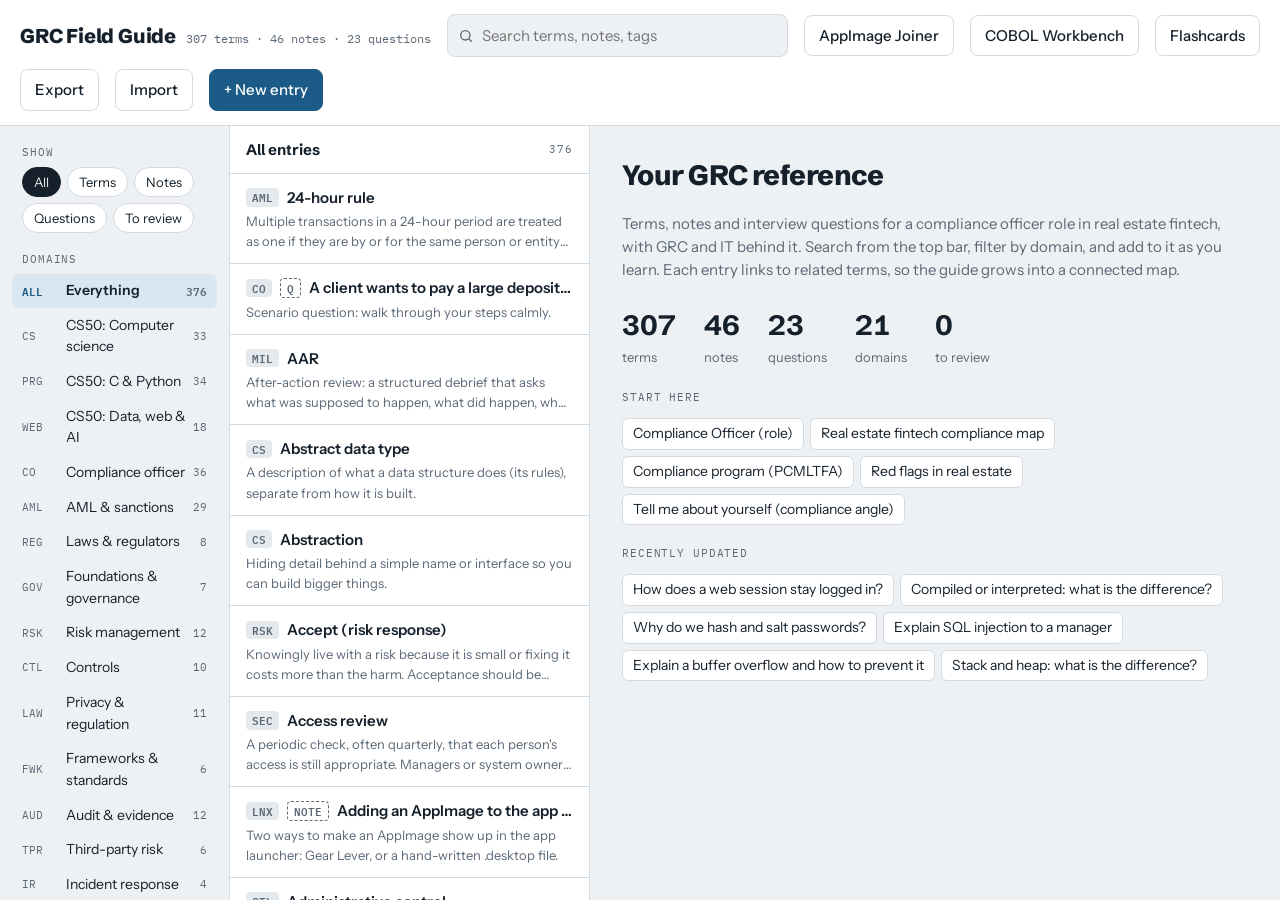
==== commit 8fee15b2: "Add CS50 computer-science sections (97 entries: terms, notes, interview questions) Co-Authored-By: C" ====
--- a/index.html
+++ b/index.html
@@ -4264,9 +4264,12 @@
 <div id="overlay" hidden></div>
 <div id="toast" class="toast" hidden></div>
 
-<script>const SEED=[{"category":"military","createdAt":1792182600000,"detail":"- The military equivalent of a post-incident review.\n- Works best when it is blameless, so people share honestly.\n- Use it after tabletop exercises and real incidents, and feed the results into the risk register.","example":"","flagged":false,"kind":"term","related":["Post-incident review","Tabletop exercise","Risk register"],"summary":"After-action review: a structured debrief that asks what was supposed to happen, what did happen, why they differ, and what to keep or change.","tags":["incident","process","military"],"title":"AAR","updatedAt":1792182599981,"id":"aar"},{"category":"risk","createdAt":1790983894413,"detail":"","example":"A few minutes of website downtime once a year.","flagged":false,"kind":"term","related":["Risk appetite","Residual risk"],"summary":"Knowingly live with a risk because it is small or fixing it costs more than the harm. Acceptance should be documented and signed off by someone with authority.","tags":["lesson-2","risk-response"],"title":"Accept (risk response)","updatedAt":1790983894398,"id":"accept-risk-response"},{"category":"security","createdAt":1790983894413,"detail":"","example":"","flagged":false,"kind":"term","related":["Least privilege","Evidence"],"summary":"A periodic check, often quarterly, that each person's access is still appropriate. Managers or system owners sign off.","tags":["access","audit"],"title":"Access review","updatedAt":1790983894344,"id":"access-review"},{"category":"linux","createdAt":1792173300000,"detail":"**Option 1: Gear Lever.** It is a Flatpak app that manages AppImages for you, including menu entries and updates for apps that support them.\n\n```\nflatpak install flathub it.mijorus.gearlever\n```\n\n**Option 2: write the launcher yourself.** Create `~/.local/share/applications/myapp.desktop`:\n\n```\n[Desktop Entry]\nType=Application\nName=My App\nExec=/home/yourname/Applications/MyApp-x86_64.AppImage\nIcon=/home/yourname/Applications/myapp.png\nTerminal=false\nCategories=Utility;\n```\n\nThen refresh the menu:\n\n```\nupdate-desktop-database ~/.local/share/applications\n```\n\n- Use the full path in `Exec` and `Icon`. A `~` does not work there.\n- To get an icon, run the AppImage with `--appimage-extract`, then copy a .png from the `squashfs-root` folder.\n- To run it from the terminal by name, see PATH and shell config.","example":"","flagged":false,"kind":"note","related":["Running an AppImage on Fedora","Flatpak","PATH and shell config"],"summary":"Two ways to make an AppImage show up in the app launcher: Gear Lever, or a hand-written .desktop file.","tags":["appimage","how-to","linux"],"title":"Adding an AppImage to the app menu","updatedAt":1792173299988,"id":"adding-an-appimage-to-the-app-menu"},{"category":"controls","createdAt":1790983894413,"detail":"","example":"Annual security training; a policy requiring employees to lock their computers.","flagged":false,"kind":"term","related":["Technical control","Policy, standard, procedure"],"summary":"A control made of policies, procedures and training that people must follow.","tags":["lesson-3"],"title":"Administrative control","updatedAt":1790983894390,"id":"administrative-control"},{"category":"ai","createdAt":1790983894413,"detail":"Location, postal code or name can act as proxies for protected grounds, so a model can discriminate without ever seeing them.","example":"AI rental screening that rejects far more applicants from certain neighbourhoods.","flagged":false,"kind":"term","related":["Tenant screening","EU AI Act"],"summary":"When an AI system produces unfair results for certain groups, often because of skewed training data or proxy variables.","tags":["lesson-8"],"title":"AI bias","updatedAt":1790983894329,"id":"ai-bias"},{"category":"military","createdAt":1792182600000,"detail":"- Air gaps are not perfect. The Stuxnet malware crossed one on infected USB drives.\n- Controls: strict rules on removable media and one-way transfer devices called data diodes.\n- Common in industrial control systems as well as defence.","example":"","flagged":false,"kind":"term","related":["Defense in depth","Classification levels","Physical control"],"summary":"An air gap is a network physically separated from the internet and other networks. US classified networks include NIPRNet (unclassified), SIPRNet (secret) and JWICS (top secret and SCI).","tags":["cyber","networks","military"],"title":"Air gap and classified networks","updatedAt":1792182599984,"id":"air-gap-and-classified-networks"},{"category":"refintech","createdAt":1790983894413,"detail":"Canada's law is the Proceeds of Crime (Money Laundering) and Terrorist Financing Act (PCMLTFA), enforced by FINTRAC.","example":"","flagged":false,"kind":"term","related":["FINTRAC","Know your customer (KYC)","Beneficial ownership"],"summary":"Laws and controls that stop criminals from disguising illegal money as legitimate, for example through property purchases.","tags":["aml"],"title":"Anti-money laundering (AML)","updatedAt":1790983894324,"id":"anti-money-laundering-aml"},{"category":"linux","createdAt":1792173300000,"detail":"- **RPM through dnf:** first choice when Fedora has it. Signed, and it updates with the system.\n- **Flatpak:** a good second choice. Sandboxed, large catalogue, one command updates everything.\n- **AppImage:** best when the developer only offers that. One file, easy to try and remove. Updates are on you and there is no sandbox.\n- **Tarball or building from source:** last resort.\n\nThe security angle: every app you install outside the distro's repositories is a vendor you are trusting. Prefer sources that sign their releases, and keep a list of what you installed by hand.","example":"","flagged":false,"kind":"note","related":["dnf and RPM","Flatpak","AppImage","Third-Party Risk Management (TPRM)"],"summary":"Which packaging to pick when an app offers more than one.","tags":["packages","comparison","linux"],"title":"AppImage, Flatpak or RPM","updatedAt":1792173299987,"id":"appimage-flatpak-or-rpm"},{"category":"linux","createdAt":1792173300000,"detail":"**FUSE error** (\"AppImages require FUSE to run\" or \"error loading libfuse.so.2\"). Install FUSE 2 support:\n\n```\nsudo dnf install fuse fuse-libs\n```\n\n**No FUSE, or you would rather not install it.** Run in extract mode, or unpack once and run the unpacked copy:\n\n```\n./MyApp-x86_64.AppImage --appimage-extract-and-run\n./MyApp-x86_64.AppImage --appimage-extract\n./squashfs-root/AppRun\n```\n\n- \"Permission denied\": you skipped `chmod +x`, or the file is on a drive mounted `noexec`. Move it into your home folder.\n- \"Exec format error\": wrong CPU build. Compare `uname -m` with the file name.\n- Closes with no message: start it from a terminal to see the error. Missing libraries are the usual cause.\n- Electron apps that complain about the \"SUID sandbox helper\": adding `--no-sandbox` works around it, but it switches off a protection, so do it only for apps you trust.\n- Still blocked with normal permissions correct: SELinux may be denying it. Look for recent denials with `sudo ausearch -m avc -ts recent`. Do not turn SELinux off to fix this.","example":"","flagged":false,"kind":"note","related":["FUSE","Running an AppImage on Fedora","SELinux","Disk and storage commands"],"summary":"Fixes for the usual reasons an AppImage will not start on Fedora.","tags":["appimage","troubleshooting","linux"],"title":"AppImage troubleshooting","updatedAt":1792173299989,"id":"appimage-troubleshooting"},{"category":"linux","createdAt":1792173300000,"detail":"- Nothing is installed system-wide and no root access is needed. Delete the file to remove the app.\n- It must match your CPU: x86_64 for most PCs, aarch64 for ARM. Check with `uname -m`.\n- It does not update through dnf. Check for new releases yourself unless the app has its own updater.\n- It runs with all your user permissions, because there is no sandbox by default.","example":"A download named something like MyApp-1.4.2-x86_64.AppImage.","flagged":false,"kind":"term","related":["Running an AppImage on Fedora","AppImage troubleshooting","FUSE","Verifying a download","AppImage, Flatpak or RPM"],"summary":"A single downloadable file that contains an app and what it needs to run on most Linux distributions. You make it executable and run it, with no install step.","tags":["packages","appimage","linux"],"title":"AppImage","updatedAt":1792173299992,"id":"appimage"},{"category":"military","createdAt":1792182600000,"detail":"- Researchers give groups names or numbers, such as APT29.\n- Typical targets: governments, defence suppliers, critical infrastructure and financial firms. Goals are espionage, disruption or theft.\n- Most companies are more likely to face criminals such as ransomware gangs, but threat reports use the term constantly.","example":"","flagged":false,"kind":"term","related":["TTPs","Ransomware","MITRE ATT&CK"],"summary":"Advanced persistent threat: a well-resourced attacker, often linked to a state, that stays inside a network for a long time.","tags":["cyber","threats","military"],"title":"APT","updatedAt":1792182599991,"id":"apt"},{"category":"linux","createdAt":1792173300000,"detail":"```\ntar -xf file.tar.gz              # extract (works for most tar formats)\ntar -czf backup.tar.gz folder/   # create\nunzip file.zip\nzip -r archive.zip folder/\n```","example":"","flagged":false,"kind":"note","related":["Terminal and shell"],"summary":"Pack and unpack the common archive formats.","tags":["commands","linux"],"title":"Archives (tar and zip)","updatedAt":1792173299972,"id":"archives-tar-and-zip"},{"category":"military","createdAt":1792182600000,"detail":"- Granted after an assessment, usually with conditions and an expiry date.\n- Equivalent to a risk acceptance sign-off, or a go-live approval in a commercial company.","example":"","flagged":false,"kind":"term","related":["RMF","Residual risk","POA&M","Accept (risk response)"],"summary":"Authority to operate: a formal decision by a senior official to accept the remaining risk and let a system run.","tags":["frameworks","us","military"],"title":"ATO","updatedAt":1792182599952,"id":"ato"},{"category":"audit","createdAt":1790983894413,"detail":"- Internal audit: the company's own team, finding problems before outsiders do\n- External audit: an independent firm; produces SOC 2 reports and ISO certifications","example":"","flagged":false,"kind":"term","related":["Internal audit","Evidence","Sampling"],"summary":"An independent check of whether a company does what it claims.","tags":["lesson-6"],"title":"Audit","updatedAt":1790983894369,"id":"audit"},{"category":"risk","createdAt":1790983894413,"detail":"Only realistic when the activity is optional. You can't avoid a data breach entirely if your business needs customer data.","example":"A startup with no security team decides not to collect health records yet.","flagged":false,"kind":"term","related":["Data minimization"],"summary":"Stop doing the activity that creates the risk.","tags":["lesson-2","risk-response"],"title":"Avoid (risk response)","updatedAt":1790983894399,"id":"avoid-risk-response"},{"category":"security","createdAt":1790983894413,"detail":"","example":"","flagged":false,"kind":"term","related":["Corrective control","RTO and RPO"],"summary":"Copying data so it can be restored after loss. A backup only counts if restores are tested.","tags":["resilience"],"title":"Backup and recovery","updatedAt":1790983894336,"id":"backup-and-recovery"},{"category":"refintech","createdAt":1790983894413,"detail":"Hidden ownership through numbered companies is a known money-laundering pattern in real estate.","example":"","flagged":false,"kind":"term","related":["Anti-money laundering (AML)"],"summary":"Identifying the real people who ultimately own or control a company or trust, not just the name on paper.","tags":["aml"],"title":"Beneficial ownership","updatedAt":1790983894322,"id":"beneficial-ownership"},{"category":"military","createdAt":1792182600000,"detail":"Use it in risk reports and emails to executives. Busy readers decide from the first line.","example":"BLUF: We need approval to renew the vendor. Risk is medium. Decision needed by Friday.","flagged":false,"kind":"term","related":["SITREP","Risk register"],"summary":"Bottom line up front: put the conclusion or the decision you need in the first sentence, then the supporting details.","tags":["communication","military"],"title":"BLUF","updatedAt":1792182599972,"id":"bluf"},{"category":"incident","createdAt":1790983894413,"detail":"- GDPR: regulator within 72 hours of becoming aware\n- PIPEDA: as soon as feasible, when there's a real risk of significant harm\n- Vendor contracts: require vendors to tell you quickly (often 24–72 hours), or your own clock is at risk","example":"Breach discovered Monday morning → GDPR deadline Thursday morning.","flagged":false,"kind":"note","related":["GDPR","Real risk of significant harm (RROSH)","Data Processing Agreement (DPA)"],"summary":"Who to notify, and how fast, depends on the law and where users live.","tags":["key-idea"],"title":"Breach notification clocks","updatedAt":1790983894309,"id":"breach-notification-clocks"},{"category":"audit","createdAt":1790983894413,"detail":"","example":"","flagged":false,"kind":"term","related":["SOC 2"],"summary":"A letter from a vendor covering the gap between the end of their last SOC 2 period and today, stating no major changes to controls.","tags":["vendors"],"title":"Bridge letter","updatedAt":1790983894359,"id":"bridge-letter"},{"category":"security","createdAt":1790983894413,"detail":"","example":"","flagged":false,"kind":"term","related":["RTO and RPO","Backup and recovery"],"summary":"BCP keeps the business running during a disruption; DR restores the technology.","tags":["resilience"],"title":"Business continuity and disaster recovery (BCP/DR)","updatedAt":1790983894334,"id":"business-continuity-and-disaster-recovery-bcp-dr"},{"category":"security","createdAt":1790983894413,"detail":"","example":"","flagged":false,"kind":"term","related":["Real estate wire fraud","Phishing"],"summary":"Fraud where criminals impersonate a trusted person by email to redirect payments.","tags":["threats","fraud"],"title":"Business email compromise (BEC)","updatedAt":1790983894330,"id":"business-email-compromise-bec"},{"category":"military","createdAt":1792182600000,"detail":"- Malware on an infected computer \"phones home\" to a C2 server (also written C&C) for instructions.\n- Defenders look for it in unusual outbound traffic, odd DNS requests and connections at regular intervals, called beaconing.\n- It is a tactic in MITRE ATT&CK and a stage in the cyber kill chain.","example":"","flagged":false,"kind":"term","related":["Kill chain","MITRE ATT&CK","Logging and monitoring","Detective control"],"summary":"Command and control: how a commander directs forces. In cyber, the channel an attacker uses to control compromised machines.","tags":["cyber","military"],"title":"C2","updatedAt":1792182599998,"id":"c2"},{"category":"military","createdAt":1792182600000,"detail":"- ISR on its own means intelligence, surveillance and reconnaissance: gathering information about an adversary and the environment.\n- The heavy reliance on networks and software makes these systems a prime cyber target.\n- Suppliers in this space face the strictest requirements, such as CMMC and personnel clearances.","example":"","flagged":false,"kind":"term","related":["C2","CMMC","Intelligence disciplines (SIGINT, HUMINT, OSINT)"],"summary":"Command, control, communications, computers, intelligence, surveillance and reconnaissance: the systems that let military forces see, decide and communicate.","tags":["cyber","military"],"title":"C4ISR","updatedAt":1792182599997,"id":"c4isr"},{"category":"military","createdAt":1792182600000,"detail":"Defence suppliers deal with DND's security requirements and the Contract Security Program. See CPCSC for the planned supplier certification.","example":"","flagged":false,"kind":"term","related":["CPCSC","CSE","Classification levels"],"summary":"Canadian Armed Forces and the Department of National Defence: Canada's military and the civilian department that supports it.","tags":["canada","organizations","military"],"title":"CAF and DND","updatedAt":1792182599956,"id":"caf-and-dnd"},{"category":"military","createdAt":1792182600000,"detail":"- Publishes alerts, sector advisories and baseline controls for small and medium organizations, plus the ITSG guidance series.\n- Its advisories use TLP labels.","example":"","flagged":false,"kind":"term","related":["CSE","ITSG-33","TLP"],"summary":"Canadian Centre for Cyber Security: Canada's technical authority on cyber security, part of CSE. It issues alerts and guidance for governments and businesses.","tags":["canada","organizations","military"],"title":"CCCS","updatedAt":1792182599957,"id":"cccs"},{"category":"military","createdAt":1792182600000,"detail":"In an incident, someone must have authority to take a system offline. If the tabletop exercise shows nobody does, fix it in the response plan and name deputies too.","example":"","flagged":false,"kind":"term","related":["Incident Response Plan (IRP)","Tabletop exercise","Three lines model"],"summary":"The line of authority that shows who gives orders and who reports to whom.","tags":["incident","governance","military"],"title":"Chain of command","updatedAt":1792182599974,"id":"chain-of-command"},{"category":"security","createdAt":1790983894413,"detail":"Auditors test it heavily. Look for approval before deployment and segregation between who writes and who approves.","example":"","flagged":false,"kind":"term","related":["Segregation of duties"],"summary":"A controlled process for changes to production systems: request, review, approve, test, deploy, record.","tags":["operations","audit"],"title":"Change management","updatedAt":1790983894339,"id":"change-management"},{"category":"military","createdAt":1792182600000,"detail":"- Canada: Protected A, B and C cover sensitive information outside the national interest, such as personal or business information held by government, rising from limited to extremely grave injury. Confidential, Secret and Top Secret cover the national interest.\n- US: SCI (sensitive compartmented information) sits on top of Top Secret and needs extra access approval.\n- A security clearance is the vetting that lets someone see classified material at a given level, always paired with need to know.\n- In Canada, private companies on government contracts can be screened through PSPC's Contract Security Program.\n- Commercial data classification (public, internal, confidential, restricted) works the same way.","example":"","flagged":false,"kind":"term","related":["Need to know","SCIF","CUI","Personal information (PI)"],"summary":"Labels that say how much damage disclosure could cause and who may see the information. US: Confidential, Secret, Top Secret. Canada: Protected A, B and C, plus Confidential, Secret and Top Secret.","tags":["classification","military"],"title":"Classification levels","updatedAt":1792182599967,"id":"classification-levels"},{"category":"controls","createdAt":1790983894413,"detail":"One control can do two jobs: antivirus that finds and deletes a virus is detective and corrective.\n\nMistake I made: called a camera preventive. Its main job is recording, so it's detective (and physical). Some frameworks add \"deterrent\" for the discouraging effect.","example":"","flagged":false,"kind":"note","related":["Control","Detective control"],"summary":"Ask two questions: when does it act (before, during, after)? Is it technology, a rule, or something physical?","tags":["lesson-3","mistakes"],"title":"Classifying a control","updatedAt":1790983894311,"id":"classifying-a-control"},{"category":"military","createdAt":1792182600000,"detail":"- Level 1: basic safeguards for federal contract information (15 practices).\n- Level 2: aligned to NIST SP 800-171 (110 practices).\n- Level 3: adds a subset of NIST SP 800-172.\n- Rollout is phased, starting in late 2025. Check the current status.\n- Prime contractors pass the requirements down to their subcontractors.","example":"","flagged":false,"kind":"term","related":["NIST SP 800-171","CUI","CPCSC","Third-Party Risk Management (TPRM)"],"summary":"Cybersecurity Maturity Model Certification: the US DoD program that requires defence contractors to prove they meet cyber requirements, by self-assessment or third-party assessment.","tags":["frameworks","us","military"],"title":"CMMC","updatedAt":1792182599947,"id":"cmmc"},{"category":"military","createdAt":1792182600000,"detail":"- Incident leads compare COAs, such as containing now versus watching the attacker.\n- CONOPS documents appear in system design and defence contracts.\n- An OPORD follows a fixed five-paragraph order: situation, mission, execution, sustainment, command and signal.","example":"","flagged":false,"kind":"term","related":["Incident Response Plan (IRP)","Chain of command"],"summary":"Planning terms. A course of action (COA) is one way to reach a goal. A concept of operations (CONOPS) describes how a system or mission will work. An operation order (OPORD) gives the instructions to carry it out.","tags":["planning","military"],"title":"COA, CONOPS and OPORD","updatedAt":1792182599975,"id":"coa-conops-and-opord"},{"category":"military","createdAt":1792182600000,"detail":"- In policy writing, state the why, not just the rule.\n- In an incident, \"protect client data first, then restore service\" lets responders make good decisions without waiting for approval.","example":"","flagged":false,"kind":"term","related":["Policy, standard, procedure","Chain of command","Risk appetite"],"summary":"A short statement of the purpose and desired end state of an operation, so people can adapt when the plan falls apart.","tags":["governance","communication","military"],"title":"Commander's intent","updatedAt":1792182599973,"id":"commander-s-intent"},{"category":"audit","createdAt":1790983894413,"detail":"Easy to miss. When reviewing a vendor's SOC 2, check the CUEC section and confirm your company actually does them.","example":"The vendor secures its platform, but you must manage which of your users have accounts.","flagged":false,"kind":"term","related":["SOC 2","Third-Party Risk Management (TPRM)"],"summary":"Controls a vendor's SOC 2 report says the customer must run themselves for the vendor's controls to be effective.","tags":["vendors","interview"],"title":"Complementary user entity controls (CUECs)","updatedAt":1790983894358,"id":"complementary-user-entity-controls-cuecs"},{"category":"foundations","createdAt":1790983894413,"detail":"Compliance asks: are we following the rules, and can we prove it?\n\nRules come from outside (laws like PIPEDA, standards like PCI DSS, customer contracts) and inside (company policies). A company can be compliant and still be at risk, because laws don't cover every threat.","example":"In real estate: FINTRAC client ID verification and brokerage policies. In tech: breach reporting under PIPEDA and passing a SOC 2 audit.","flagged":false,"kind":"term","related":["Risk","GRC","PIPEDA"],"summary":"Following the rules that apply to you: laws, regulations, industry standards, contracts with customers, and your own internal policies.","tags":["core","lesson-1"],"title":"Compliance","updatedAt":1790983894412,"id":"compliance"},{"category":"military","createdAt":1792182600000,"detail":"- Covers encryption, authentication and careful handling of the keys. In the military the keys themselves are controlled material.\n- Today it overlaps with encryption and key management in commercial security.","example":"","flagged":false,"kind":"term","related":["Encryption","INFOSEC","Two-person integrity"],"summary":"Communications security: measures that keep communications from being read, altered or faked by anyone else.","tags":["cyber","military"],"title":"COMSEC","updatedAt":1792182599995,"id":"comsec"},{"category":"privacy","createdAt":1790983894413,"detail":"Express consent (a clear yes) is needed for sensitive data like credit checks. Implied consent can work for less sensitive, expected uses.","example":"A landlord needs a tenant's written consent before pulling a credit report.","flagged":false,"kind":"term","related":["PIPEDA","Tenant screening"],"summary":"Permission from a person to collect, use or share their personal information. It must be meaningful: people need to understand what they're agreeing to.","tags":["canada"],"title":"Consent","updatedAt":1790983894380,"id":"consent"},{"category":"refintech","createdAt":1790983894413,"detail":"Relevant for income verification and mortgage pre-qualification. Rollout is ongoing, so check the current status.","example":"","flagged":false,"kind":"term","related":["Consent","OSFI B-10"],"summary":"Canada's open banking framework, letting consumers securely share their financial data with approved third parties.","tags":["canada","trend"],"title":"Consumer-driven banking","updatedAt":1790983894316,"id":"consumer-driven-banking"},{"category":"audit","createdAt":1790983894413,"detail":"","example":"","flagged":false,"kind":"term","related":["GRC tools","Evidence"],"summary":"Collecting evidence and checking controls automatically all year instead of once before the audit.","tags":["lesson-6","trend"],"title":"Continuous monitoring","updatedAt":1790983894361,"id":"continuous-monitoring"},{"category":"controls","createdAt":1790983894413,"detail":"Classify every control two ways:\n- By function: preventive, detective, corrective\n- By implementation: technical, administrative, physical","example":"A locked server room is physical and preventive.","flagged":false,"kind":"term","related":["Preventive control","Detective control","Corrective control","Classifying a control"],"summary":"Any safeguard that reduces a risk. Mitigating a risk means applying controls.","tags":["lesson-3"],"title":"Control","updatedAt":1790983894395,"id":"control"},{"category":"military","createdAt":1792182600000,"detail":"A US federal term. In industry it is called business continuity and disaster recovery.","example":"","flagged":false,"kind":"term","related":["Business continuity and disaster recovery (BCP/DR)","RTO and RPO","PACE plan"],"summary":"Continuity of operations: plans to keep essential functions running during and after a disruption.","tags":["resilience","military"],"title":"COOP","updatedAt":1792182599978,"id":"coop"},{"category":"military","createdAt":1792182600000,"detail":"A security operations dashboard or incident status page plays this role. It stops people acting on different versions of the facts.","example":"","flagged":false,"kind":"term","related":["SITREP","SIEM","Logging and monitoring"],"summary":"Common operating picture: one shared view of the situation that everyone works from.","tags":["communication","military"],"title":"COP","updatedAt":1792182599976,"id":"cop"},{"category":"controls","createdAt":1790983894413,"detail":"","example":"Restoring data from backups; antivirus deleting a virus it found.","flagged":false,"kind":"term","related":["Backup and recovery","Detective control"],"summary":"Fixes things after a problem, restoring normal operation.","tags":["lesson-3"],"title":"Corrective control","updatedAt":1790983894392,"id":"corrective-control"},{"category":"military","createdAt":1792182600000,"detail":"Announced in 2025. Details and timelines are still rolling out, so check the current status.","example":"","flagged":false,"kind":"term","related":["CMMC","CAF and DND","CCCS"],"summary":"Canadian Program for Cyber Security Certification: Canada's planned certification program for defence suppliers, similar in approach to CMMC.","tags":["frameworks","canada","military"],"title":"CPCSC","updatedAt":1792182599946,"id":"cpcsc"},{"category":"military","createdAt":1792182600000,"detail":"- The Canadian Centre for Cyber Security is part of CSE.\n- The CSE Act (2019) covers foreign intelligence, cyber security, defensive and active cyber operations, and technical help to partners.","example":"","flagged":false,"kind":"term","related":["CCCS","Five Eyes","OCO and DCO","ITSG-33"],"summary":"Communications Security Establishment: Canada's signals intelligence and cyber security agency.","tags":["canada","organizations","military"],"title":"CSE","updatedAt":1792182599958,"id":"cse"},{"category":"military","createdAt":1792182600000,"detail":"Contractors protect it under NIST SP 800-171 and CMMC.","example":"","flagged":false,"kind":"term","related":["NIST SP 800-171","CMMC","Classification levels"],"summary":"Controlled unclassified information: US government information that is not classified but still must be protected. It replaced older labels such as FOUO.","tags":["classification","us","military"],"title":"CUI","updatedAt":1792182599964,"id":"cui"},{"category":"risk","createdAt":1790983894413,"detail":"Insurers increasingly require controls such as MFA, backups and endpoint protection before they'll issue a policy, so it ties directly to the control program.","example":"","flagged":false,"kind":"term","related":["Transfer (risk response)","Multi-factor authentication (MFA)"],"summary":"Insurance that helps pay for breach costs: investigation, notification, legal fees, lawsuits and sometimes ransom.","tags":["risk-response"],"title":"Cyber insurance","updatedAt":1790983894396,"id":"cyber-insurance"},{"category":"military","createdAt":1792182600000,"detail":"It has shared a leader with the NSA since it was created. Check the current arrangement.","example":"","flagged":false,"kind":"term","related":["NSA","OCO and DCO"],"summary":"United States Cyber Command: the US military command for cyberspace operations, based at Fort Meade, Maryland.","tags":["us","organizations","military"],"title":"CYBERCOM","updatedAt":1792182599961,"id":"cybercom"},{"category":"privacy","createdAt":1790983894413,"detail":"\"Just in case\" is a red flag. Data you never collected can't be stolen, so minimization lowers risk as well as meeting the law.","example":"An app collecting birthdates \"in case we need them later\" violates this principle.","flagged":false,"kind":"term","related":["PIPEDA","Data retention"],"summary":"Only collect the personal information you actually need for a stated purpose. Also called limiting collection.","tags":["lesson-4","principle"],"title":"Data minimization","updatedAt":1790983894381,"id":"data-minimization"},{"category":"thirdparty","createdAt":1790983894413,"detail":"","example":"","flagged":false,"kind":"term","related":["GDPR","Third-Party Risk Management (TPRM)"],"summary":"A contract spelling out how a vendor may use your personal data, how they protect it and what happens at the end. Required under GDPR.","tags":["lesson-7","contracts"],"title":"Data Processing Agreement (DPA)","updatedAt":1790983894354,"id":"data-processing-agreement-dpa"},{"category":"privacy","createdAt":1790983894413,"detail":"Keep data only as long as needed for its purpose or as required by law, then securely destroy it. Laws can also set minimums: FINTRAC records must generally be kept at least five years.","example":"","flagged":false,"kind":"term","related":["Data minimization","FINTRAC"],"summary":"Rules for how long data is kept and when it must be deleted.","tags":["data"],"title":"Data retention","updatedAt":1790983894378,"id":"data-retention"},{"category":"controls","createdAt":1790983894413,"detail":"","example":"A house with a lock, an alarm and cameras. A login with a password, MFA and unusual-login alerts.","flagged":false,"kind":"term","related":["Control"],"summary":"Layering several controls so if one fails, others still protect you.","tags":["lesson-3","principle"],"title":"Defense in depth","updatedAt":1790983894388,"id":"defense-in-depth"},{"category":"audit","createdAt":1790983894413,"detail":"","example":"3 of 25 sampled former employees still had access a month after leaving.","flagged":false,"kind":"term","related":["Remediation plan","Sampling"],"summary":"A problem an auditor finds where a control failed or is missing. Also called a finding or exception.","tags":["lesson-6"],"title":"Deficiency","updatedAt":1790983894364,"id":"deficiency"},{"category":"controls","createdAt":1790983894413,"detail":"","example":"Alerts on logins from an unusual country; a security camera; reviewing bank statements.","flagged":false,"kind":"term","related":["Preventive control","SIEM"],"summary":"Spots a problem while or after it happens.","tags":["lesson-3"],"title":"Detective control","updatedAt":1790983894393,"id":"detective-control"},{"category":"military","createdAt":1792182600000,"detail":"","example":"","flagged":false,"kind":"term","related":["STIG","DoD"],"summary":"Defense Information Systems Agency: provides IT and communications support to the US military and publishes the STIGs.","tags":["us","organizations","military"],"title":"DISA","updatedAt":1792182599959,"id":"disa"},{"category":"linux","createdAt":1792173300000,"detail":"```\ndf -h          # free space per drive\ndu -sh *       # size of each item in this folder\nlsblk -f       # drives, partitions, filesystems\n```\n\n- Drives appear as devices such as `/dev/nvme0n1` and are mounted into the folder tree.\n- `/etc/fstab` lists what mounts at boot.\n- A mount option called `noexec` blocks running programs from that drive, a common reason an AppImage gives \"Permission denied\".","example":"","flagged":false,"kind":"note","related":["Linux filesystem layout","AppImage troubleshooting","Full-disk encryption (LUKS)"],"summary":"Commands for free space, folder sizes and seeing which drives are attached and how they are mounted.","tags":["system","commands","linux"],"title":"Disk and storage commands","updatedAt":1792173299977,"id":"disk-and-storage-commands"},{"category":"linux","createdAt":1792173300000,"detail":"```\nsudo dnf upgrade --refresh       # update everything\ndnf search keyword               # find a package\ndnf info packagename             # details\nsudo dnf install packagename\nsudo dnf remove packagename\ndnf provides /usr/bin/command    # which package supplies this command?\ndnf history                      # what changed, and when\ndnf check-update                 # pending updates\nrpm -qa | grep name              # is it installed?\nsudo dnf install ./file.rpm      # install a downloaded .rpm\n```\n\n- Packages from Fedora's repositories are signed and update along with the system.\n- Adding a third-party repository means trusting that vendor with your whole system. Add only the ones you need.\n- On Ubuntu and Debian, apt does the same job.\n\n`dnf history` and `dnf check-update` are standard patching evidence.","example":"","flagged":false,"kind":"term","related":["Flatpak","Vulnerability management","Evidence","AppImage, Flatpak or RPM"],"summary":"dnf is Fedora's package manager for installing, updating and removing software from trusted repositories. RPM is the package file format it uses.","tags":["packages","fedora","linux"],"title":"dnf and RPM","updatedAt":1792173299994,"id":"dnf-and-rpm"},{"category":"military","createdAt":1792182600000,"detail":"- Sets standards that spread into industry: STIGs, the RMF and CMMC.\n- Since late 2025 the administration also uses \"Department of War\" as a secondary name, while DoD remains the statutory name. Check current usage.","example":"","flagged":false,"kind":"term","related":["DISA","CYBERCOM","NSA","CMMC"],"summary":"United States Department of Defense, the parent department of the US military.","tags":["us","organizations","military"],"title":"DoD","updatedAt":1792182599962,"id":"dod"},{"category":"refintech","createdAt":1790983894413,"detail":"Controls focus on signer identity, audit trails and tamper-evident documents.","example":"","flagged":false,"kind":"term","related":["Know your customer (KYC)","Evidence"],"summary":"Signing documents digitally. Widely used for real estate agreements, with conditions set by provincial electronic commerce laws.","tags":["documents"],"title":"Electronic signatures","updatedAt":1790983894315,"id":"electronic-signatures"},{"category":"military","createdAt":1792182600000,"detail":"- Examples: jamming radar, jamming or spoofing GPS.\n- Relevance outside the military: wireless attacks such as rogue Wi-Fi access points and GPS spoofing that affects time sync or location-based systems.","example":"","flagged":false,"kind":"term","related":["Intelligence disciplines (SIGINT, HUMINT, OSINT)","C4ISR"],"summary":"Using the radio spectrum to attack, protect or gather information, through jamming, spoofing and listening.","tags":["cyber","military"],"title":"Electronic warfare (EW)","updatedAt":1792182599986,"id":"electronic-warfare-ew"},{"category":"security","createdAt":1790983894413,"detail":"- At rest: stored data (databases, laptops)\n- In transit: data moving over networks (TLS / HTTPS)","example":"","flagged":false,"kind":"term","related":["Hashing","Technical control"],"summary":"Scrambling data so only someone with the key can read it.","tags":["data"],"title":"Encryption","updatedAt":1790983894343,"id":"encryption"},{"category":"ai","createdAt":1790983894413,"detail":"Requirements phase in over several years and timelines have been under discussion, so check the current status.","example":"","flagged":false,"kind":"term","related":["ISO 42001","NIST AI Risk Management Framework"],"summary":"The first major AI law. It sorts AI systems by risk, with the strictest rules for high-risk uses such as hiring and credit decisions.","tags":["lesson-8","international"],"title":"EU AI Act","updatedAt":1790983894328,"id":"eu-ai-act"},{"category":"audit","createdAt":1790983894413,"detail":"Good evidence is complete, dated and system-generated where possible. Always compare a report against the full population.","example":"\"All laptops are encrypted\" → device-management report showing encryption on each laptop, plus the full laptop inventory to prove none are missing.","flagged":false,"kind":"term","related":["Sampling","Continuous monitoring"],"summary":"Proof that a control works. If you can't prove it, it didn't happen. Also called artifacts.","tags":["lesson-6"],"title":"Evidence","updatedAt":1790983894367,"id":"evidence"},{"category":"linux","createdAt":1792173300000,"detail":"```\nsudo dnf upgrade --refresh\nsudo dnf install fuse fuse-libs\nflatpak remote-add --if-not-exists flathub https://dl.flathub.org/repo/flathub.flatpakrepo\nmkdir -p ~/Applications\ngetenforce\nsudo firewall-cmd --state\nlsblk -f\n```\n\nWhat each line does: update the system, add FUSE support for AppImages, add the Flathub app store, create a home for AppImages, then confirm SELinux, the firewall and disk encryption are on.","example":"","flagged":false,"kind":"note","related":["AppImage","FUSE","Flatpak","SELinux","firewalld","Full-disk encryption (LUKS)"],"summary":"A first-day checklist for a Fedora machine, including the pieces that make AppImages work.","tags":["fedora","how-to","linux"],"title":"Fedora setup checklist","updatedAt":1792173299969,"id":"fedora-setup-checklist"},{"category":"linux","createdAt":1792173300000,"detail":"- Packages: dnf and RPM. Flatpak is included on the Workstation edition.\n- SELinux is on by default.\n- A new release comes out about every six months and each is supported for roughly 13 months, so plan to upgrade.\n- Workstation uses the GNOME desktop.\n\nCheck your version:\n\n```\ncat /etc/os-release\n```","example":"","flagged":false,"kind":"term","related":["Linux distribution (distro)","SELinux","dnf and RPM","Fedora setup checklist"],"summary":"A community Linux distribution sponsored by Red Hat, known for current software and strong security defaults. It is the upstream of Red Hat Enterprise Linux.","tags":["basics","fedora","linux"],"title":"Fedora","updatedAt":1792173299999,"id":"fedora"},{"category":"linux","createdAt":1792173300000,"detail":"`ls -l` shows something like `-rwxr-xr--`. After the first character, the three triplets are owner, group and others. Read is 4, write is 2, execute is 1, so 755 means owner rwx, group r-x, others r-x.\n\n```\nls -l myfile\nchmod +x myfile                 # make it runnable\nchmod 644 notes.txt             # owner reads and writes, others read\nchmod 600 ~/.ssh/id_ed25519     # private key: only you\nsudo chown user:group file      # change the owner\n```\n\n- 755 is typical for programs and folders, 644 for normal files, 600 for secrets.\n- \"Permission denied\" usually means the file lacks the right permission, or you need sudo.\n\nThis is least privilege applied to files. Auditors check that sensitive files are not readable by everyone.","example":"","flagged":false,"kind":"term","related":["Least privilege","sudo and root","Running an AppImage on Fedora","SSH and keys"],"summary":"Settings that say who can read, write or run each file: the owner, the owner's group, and everyone else.","tags":["basics","security","linux"],"title":"File permissions (chmod)","updatedAt":1792173299996,"id":"file-permissions-chmod"},{"category":"refintech","createdAt":1790983894413,"detail":"Real estate obligations include:\n- A compliance program (compliance officer, policies, risk assessment, training, two-year effectiveness review)\n- Verifying client identity and keeping records\n- Determining third parties and politically exposed persons\n- Reporting suspicious transactions and large cash transactions ($10,000+)\n\nFintechs serving brokerages often build features that support these obligations.","example":"An agent verifying a buyer's photo ID and recording the details on the FINTRAC form.","flagged":false,"kind":"term","related":["Anti-money laundering (AML)","Know your customer (KYC)","Data retention"],"summary":"Canada's financial intelligence unit. It enforces anti-money-laundering rules under the PCMLTFA, and real estate brokers, sales representatives and developers are reporting entities.","tags":["canada","aml","interview"],"title":"FINTRAC","updatedAt":1790983894325,"id":"fintrac"},{"category":"linux","createdAt":1792173300000,"detail":"```\nsudo firewall-cmd --state\nsudo firewall-cmd --list-all\nsudo firewall-cmd --add-port=8080/tcp --permanent\nsudo firewall-cmd --reload\n```\n\n- A change made without `--permanent` disappears at reboot.\n- Open only the ports for services you actually run.","example":"","flagged":false,"kind":"term","related":["Preventive control","Linux networking commands","Defense in depth"],"summary":"Fedora's default firewall service. It decides which network traffic is allowed in, using zones.","tags":["security","network","fedora","linux"],"title":"firewalld","updatedAt":1792173299978,"id":"firewalld"},{"category":"military","createdAt":1792182600000,"detail":"Joint cyber advisories are often co-signed by these partners' agencies, including Canada's CCCS.","example":"","flagged":false,"kind":"term","related":["CCCS","NSA","TLP"],"summary":"The intelligence-sharing alliance of Canada, the United States, the United Kingdom, Australia and New Zealand.","tags":["organizations","intelligence","military"],"title":"Five Eyes","updatedAt":1792182599955,"id":"five-eyes"},{"category":"linux","createdAt":1792173300000,"detail":"```\nflatpak remote-add --if-not-exists flathub https://dl.flathub.org/repo/flathub.flatpakrepo\nflatpak install flathub it.mijorus.gearlever\nflatpak run it.mijorus.gearlever\nflatpak update\nflatpak list\nflatpak uninstall it.mijorus.gearlever\n```\n\n- App IDs look like `org.name.App`. Find them on flathub.org.\n- The sandbox limits which files and devices an app can touch. Flatseal, itself a Flatpak app, shows and changes those permissions.\n- Fedora Workstation includes Flatpak, and the Software app can install from it.","example":"","flagged":false,"kind":"term","related":["AppImage, Flatpak or RPM","Least privilege","Adding an AppImage to the app menu"],"summary":"A way to install desktop apps that run in a sandbox, with updates handled separately from the operating system. Flathub is the main app store.","tags":["packages","linux"],"title":"Flatpak","updatedAt":1792173299993,"id":"flatpak"},{"category":"thirdparty","createdAt":1790983894413,"detail":"","example":"Your payroll provider's cloud host.","flagged":false,"kind":"term","related":["Third-Party Risk Management (TPRM)"],"summary":"Your vendor's vendors. You can't check them directly, so you ask your vendors how they manage their own suppliers.","tags":["lesson-7"],"title":"Fourth party","updatedAt":1790983894352,"id":"fourth-party"},{"category":"linux","createdAt":1792173300000,"detail":"```\nlsblk -f      # look for crypto_LUKS in the FSTYPE column\n```\n\n- Fedora's installer offers to encrypt the disk. It is far easier to choose it at install time than to add it later.\n- The command output, with the date, answers the audit question \"are all laptops encrypted?\".","example":"","flagged":false,"kind":"term","related":["Encryption","Evidence","Preventive control"],"summary":"LUKS is the standard full-disk encryption on Linux. Without the passphrase, the data on a lost or stolen laptop cannot be read.","tags":["security","data","linux"],"title":"Full-disk encryption (LUKS)","updatedAt":1792173299976,"id":"full-disk-encryption-luks"},{"category":"linux","createdAt":1792173300000,"detail":"On Fedora the AppImage error \"dlopen(): error loading libfuse.so.2\" means the FUSE 2 library is missing. Install it, or run the AppImage in extract mode. Newer AppImages built with a static runtime may not need it.","example":"","flagged":false,"kind":"term","related":["AppImage troubleshooting","AppImage"],"summary":"Filesystem in Userspace. It lets ordinary programs mount a filesystem without root, and it is how most AppImages open themselves.","tags":["appimage","linux"],"title":"FUSE","updatedAt":1792173299991,"id":"fuse"},{"category":"privacy","createdAt":1790983894413,"detail":"- Regulators must be notified of qualifying breaches within 72 hours of becoming aware\n- Fines up to €20 million or 4% of global annual revenue\n- Requires a Data Processing Agreement with vendors who handle personal data","example":"A Toronto app with users in France must comply.","flagged":false,"kind":"term","related":["Data Processing Agreement (DPA)","PIPEDA"],"summary":"The EU's privacy law, the most influential in the world. It applies to any company anywhere that handles EU residents' data.","tags":["international","lesson-4"],"title":"GDPR","updatedAt":1790983894382,"id":"gdpr"},{"category":"career","createdAt":1790983894413,"detail":"- ISC2 CC (Certified in Cybersecurity): entry-level foundation\n- CompTIA Security+: broad security foundation\n- IAPP CIPP/C: Canadian privacy law; CIPM: privacy program management\n- ISACA CISA: IT audit; CRISC: IT risk\n- ISC2 CISSP: senior, requires experience","example":"","flagged":false,"kind":"term","related":["GRC"],"summary":"Credentials that signal GRC knowledge to employers.","tags":["career","lesson-8"],"title":"GRC certifications","updatedAt":1790983894314,"id":"grc-certifications"},{"category":"career","createdAt":1790983894413,"detail":"- GRC / compliance analyst: maintains controls, collects evidence, supports audits\n- Risk analyst: runs the risk register and assessments\n- Privacy analyst: privacy laws, consent, data requests\n- Third-party risk analyst: vendor reviews\n- IT auditor: tests controls\n- AI governance specialist: newer, focused on AI risk","example":"","flagged":false,"kind":"term","related":["GRC certifications","Three lines model"],"summary":"Common job titles in the field and what they do.","tags":["career","lesson-8"],"title":"GRC roles","updatedAt":1790983894313,"id":"grc-roles"},{"category":"audit","createdAt":1790983894413,"detail":"Examples: Vanta, Drata, OneTrust, AuditBoard, ServiceNow GRC. Familiarity with one is a plus on a resume.","example":"","flagged":false,"kind":"term","related":["Continuous monitoring","Unified control framework"],"summary":"Software that tracks controls, risks and vendors, and automatically gathers audit evidence from company systems.","tags":["tools","career"],"title":"GRC tools","updatedAt":1790983894360,"id":"grc-tools"},{"category":"foundations","createdAt":1790983894413,"detail":"- Governance: who decides, policies, oversight by leadership and the board\n- Risk: identify, assess, respond, monitor\n- Compliance: meet laws, standards and contracts, and keep evidence that you do\n\nIn tech companies GRC teams sit between security, legal, IT and the business. Much of the day-to-day work is maintaining controls and evidence for audits.","example":"A fintech GRC analyst might own the SOC 2 audit, keep the risk register current, and review new vendors before contracts are signed.","flagged":false,"kind":"term","related":["Compliance","Risk","Risk register","SOC 2"],"summary":"Governance, Risk and Compliance: the combined practice of setting direction (governance), managing what could go wrong (risk), and proving you follow the rules (compliance).","tags":["core"],"title":"GRC","updatedAt":1790983894413,"id":"grc"},{"category":"security","createdAt":1790983894413,"detail":"Unlike encryption, hashing can't be reversed with a key. Plain-text password storage is both a risk and a compliance failure.","example":"","flagged":false,"kind":"term","related":["Encryption"],"summary":"A one-way transformation of data. Used to store passwords so the original can't be read back.","tags":["data","lesson-1"],"title":"Hashing","updatedAt":1790983894342,"id":"hashing"},{"category":"security","createdAt":1790983894413,"detail":"Joiner–Mover–Leaver: give access when people join, adjust when they change roles, and remove it on their last day. Leaver failures are a classic audit finding.","example":"","flagged":false,"kind":"term","related":["Least privilege","Access review","Single sign-on (SSO)"],"summary":"The processes and tools that control who can access what: creating accounts, granting permissions, and removing access.","tags":["access"],"title":"Identity and access management (IAM)","updatedAt":1790983894347,"id":"identity-and-access-management-iam"},{"category":"incident","createdAt":1790983894413,"detail":"Stages: Prepare → Detect and analyze → Contain, eradicate, recover → Post-incident review.\n\nCompliance's job during an incident: do we have to report this, to whom, and by when?","example":"","flagged":false,"kind":"term","related":["Tabletop exercise","Post-incident review","Real risk of significant harm (RROSH)"],"summary":"A written plan for handling security incidents: roles, decision authority, contacts, steps and notification duties.","tags":["lesson-8"],"title":"Incident Response Plan (IRP)","updatedAt":1790983894351,"id":"incident-response-plan-irp"},{"category":"military","createdAt":1792182600000,"detail":"- An older government term. Cybersecurity usually focuses on the digital side.\n- Confidentiality, integrity and availability (the CIA triad) are the three goals.\n- The word covers paper records too, which matters for a brokerage.","example":"","flagged":false,"kind":"term","related":["COMSEC","OPSEC","ISO 27001"],"summary":"Information security: protecting information in any form, on paper or in systems, so it stays confidential, accurate and available.","tags":["cyber","military"],"title":"INFOSEC","updatedAt":1792182599994,"id":"infosec"},{"category":"risk","createdAt":1790983894413,"detail":"","example":"The inherent risk of holding a customer database is high.","flagged":false,"kind":"term","related":["Residual risk","Control"],"summary":"How risky something is before any safeguards are in place.","tags":["lesson-2"],"title":"Inherent risk","updatedAt":1790983894403,"id":"inherent-risk"},{"category":"military","createdAt":1792182600000,"detail":"- US cleared defence contractors must run formal insider threat programs.\n- A good program combines HR, security and IT monitoring.\n- Useful controls: least privilege, segregation of duties, regular access reviews, activity monitoring and fast offboarding.","example":"An employee downloads the full client list the week before resigning.","flagged":false,"kind":"term","related":["Least privilege","Segregation of duties","Access review","Identity and access management (IAM)"],"summary":"Risk from people who already have legitimate access and misuse it, on purpose or by mistake.","tags":["cyber","people","military"],"title":"Insider threat","updatedAt":1792182599985,"id":"insider-threat"},{"category":"military","createdAt":1792182600000,"detail":"- OSINT is the one that crosses into everyday work. Attackers research targets from public sources like LinkedIn, company sites and property records, then use it for phishing.\n- Defenders use OSINT for threat intelligence and for due diligence.\n- In AML and KYC work, adverse media searches are OSINT.","example":"","flagged":false,"kind":"term","related":["OPSEC","Know your customer (KYC)","Phishing"],"summary":"The main ways intelligence is gathered: SIGINT from signals, HUMINT from people, OSINT from open sources, GEOINT from imagery and location.","tags":["cyber","intelligence","military"],"title":"Intelligence disciplines (SIGINT, HUMINT, OSINT)","updatedAt":1792182599988,"id":"intelligence-disciplines-sigint-humint-osint"},{"category":"audit","createdAt":1790983894413,"detail":"","example":"","flagged":false,"kind":"term","related":["Three lines model","Readiness assessment"],"summary":"The company's own independent audit function. It reports to the board's audit committee and checks whether controls and risk management work.","tags":["lesson-6"],"title":"Internal audit","updatedAt":1790983894368,"id":"internal-audit"},{"category":"frameworks","createdAt":1790983894413,"detail":"Built around the risk management cycle. The 2022 version's Annex A lists 93 controls. Certificates last three years with yearly surveillance audits.","example":"","flagged":false,"kind":"term","related":["SOC 2","ISO 42001","Risk management cycle"],"summary":"The international standard for an Information Security Management System (ISMS). Companies earn a formal certification from an accredited body.","tags":["lesson-5","international"],"title":"ISO 27001","updatedAt":1790983894373,"id":"iso-27001"},{"category":"ai","createdAt":1790983894413,"detail":"","example":"","flagged":false,"kind":"term","related":["ISO 27001","EU AI Act"],"summary":"A certifiable international standard for an AI management system, modelled on ISO 27001.","tags":["lesson-8"],"title":"ISO 42001","updatedAt":1790983894327,"id":"iso-42001"},{"category":"military","createdAt":1792182600000,"detail":"- Its control catalogue is based on NIST SP 800-53.\n- Used on federal systems and by suppliers who handle government information.\n- Compare it with the RMF.","example":"","flagged":false,"kind":"term","related":["CSE","NIST SP 800-53","RMF"],"summary":"IT Security Risk Management: A Lifecycle Approach. The Government of Canada's guidance from CSE for managing IT security risk.","tags":["frameworks","canada","military"],"title":"ITSG-33","updatedAt":1792182599945,"id":"itsg-33"},{"category":"risk","createdAt":1790983894413,"detail":"","example":"Number of critical vulnerabilities unpatched past 30 days; percentage of staff overdue on security training.","flagged":false,"kind":"term","related":["Risk appetite","Continuous monitoring"],"summary":"A measurable signal that a risk is growing, used as an early warning.","tags":["metrics"],"title":"Key risk indicator (KRI)","updatedAt":1790983894397,"id":"key-risk-indicator-kri"},{"category":"military","createdAt":1792182600000,"detail":"Lockheed Martin's cyber kill chain has seven stages:\n- Reconnaissance\n- Weaponization\n- Delivery\n- Exploitation\n- Installation\n- Command and control\n- Actions on objectives\n\nDefenders map their controls to the stages. Catching an attack early gives the most time to respond.","example":"","flagged":false,"kind":"term","related":["C2","Defense in depth","TTPs","MITRE ATT&CK"],"summary":"A model of the steps an attack goes through. Breaking any step stops the attack. It comes from the military targeting cycle: find, fix, track, target, engage, assess.","tags":["cyber","threats","military"],"title":"Kill chain","updatedAt":1792182599992,"id":"kill-chain"},{"category":"refintech","createdAt":1790983894413,"detail":"Digital ID verification (document scan plus selfie match) is a common real estate fintech feature. It creates sensitive biometric and ID data to protect.","example":"","flagged":false,"kind":"term","related":["FINTRAC","Personal information (PI)"],"summary":"Verifying who a client is and understanding their activity, so you can spot risk and meet AML rules.","tags":["aml"],"title":"Know your customer (KYC)","updatedAt":1790983894323,"id":"know-your-customer-kyc"},{"category":"controls","createdAt":1790983894413,"detail":"Reduces the damage from a mistake or a compromised account. Enforced through role-based access and regular access reviews.","example":"A support rep can view customer tickets but not the company's financial records.","flagged":false,"kind":"term","related":["Role-based access control (RBAC)","Access review","Segregation of duties"],"summary":"Give people only the access they need to do their job, and nothing more.","tags":["lesson-3","principle"],"title":"Least privilege","updatedAt":1790983894387,"id":"least-privilege"},{"category":"linux","createdAt":1792173300000,"detail":"- The kernel is the core that talks to the hardware. A distro is the kernel plus everything around it.\n- Fedora, RHEL, Rocky Linux and AlmaLinux are the Red Hat family: RPM packages, dnf and SELinux.\n- Ubuntu and Debian use apt and .deb packages.\n- Most commands work the same everywhere. Package management is the main difference.\n\nMany company servers run a Red Hat family distro or Ubuntu. Fedora is the upstream of RHEL, so what you learn on Fedora carries over.","example":"","flagged":false,"kind":"term","related":["Fedora","dnf and RPM"],"summary":"A complete operating system built around the Linux kernel, packaged with tools, a package manager and a desktop. Fedora, Ubuntu, Debian and Red Hat Enterprise Linux are distros.","tags":["basics","linux"],"title":"Linux distribution (distro)","updatedAt":1792173300000,"id":"linux-distribution-distro"},{"category":"linux","createdAt":1792173300000,"detail":"- `/home/yourname`, also written `~`: your files and app settings\n- `/etc`: system configuration files\n- `/var/log`: logs\n- `/usr`: installed programs and libraries\n- `/opt`: optional third-party software\n- `/tmp`: temporary files\n- `/dev`, `/proc`, `/sys`: virtual files that represent devices and the running system\n- `/mnt` and `/media`: where drives get mounted\n\nHidden files start with a dot, such as `~/.bashrc` or `~/.config`. Paths are case-sensitive, so `Notes` and `notes` are different folders.\n\nIn an audit, `/etc` is where settings are checked and `/var/log` is where activity is checked.","example":"","flagged":false,"kind":"term","related":["Terminal and shell","Disk and storage commands","Evidence"],"summary":"Everything lives under one root folder, /, with standard places for settings, logs, programs and your own files.","tags":["basics","linux"],"title":"Linux filesystem layout","updatedAt":1792173299997,"id":"linux-filesystem-layout"},{"category":"linux","createdAt":1792173300000,"detail":"- Patching: `dnf history`, `dnf check-update`\n- Admin rights: `getent group wheel`, `sudo -l`\n- All accounts: `getent passwd`\n- SSH hardening: `sudo grep -E \"PermitRootLogin|PasswordAuthentication\" /etc/ssh/sshd_config`\n- Firewall: `sudo firewall-cmd --list-all`\n- SELinux: `getenforce`\n- Disk encryption: `lsblk -f`\n- Listening services: `sudo ss -tulpn`\n- Logging: `journalctl` and `systemctl status auditd`\n- Clock sync: `timedatectl`\n\nCapture the output with the date and the host name. That is evidence. For an interview, be ready to say which control each check proves.","example":"","flagged":false,"kind":"note","related":["Evidence","Sampling","Least privilege","Access review","Logging and monitoring","Defense in depth","SELinux","Full-disk encryption (LUKS)"],"summary":"What auditors ask about a Linux server or laptop, and the command that produces the evidence.","tags":["audit","interview","linux"],"title":"Linux in an audit","updatedAt":1792173299970,"id":"linux-in-an-audit"},{"category":"linux","createdAt":1792173300000,"detail":"```\nip a                            # my IP addresses\nip route                        # default gateway\nping -c 4 example.com\nsudo ss -tulpn                  # what is listening on which port\ncurl -I https://example.com     # fetch the headers\ndig example.com                 # DNS lookup\nnmcli device status             # network connections\n```\n\n`ss -tulpn` is a quick answer to \"what services are exposed on this machine?\", a question security reviews always ask.","example":"","flagged":false,"kind":"note","related":["firewalld","SSH and keys"],"summary":"The short list for checking addresses, connectivity and what is listening.","tags":["network","commands","linux"],"title":"Linux networking commands","updatedAt":1792173299981,"id":"linux-networking-commands"},{"category":"security","createdAt":1790983894413,"detail":"","example":"","flagged":false,"kind":"term","related":["SIEM","Detective control"],"summary":"Recording system activity and reviewing it to detect problems and support investigations.","tags":["operations"],"title":"Logging and monitoring","updatedAt":1790983894337,"id":"logging-and-monitoring"},{"category":"linux","createdAt":1792173300000,"detail":"```\njournalctl -e                           # newest entries\njournalctl -u sshd --since \"1 hour ago\"\njournalctl -b -p err                    # errors since the last boot\njournalctl -f                           # follow live\n```\n\nSome programs also write plain files under `/var/log`. In a company these logs are usually sent to a central SIEM so they cannot be erased by whoever caused the problem.","example":"","flagged":false,"kind":"note","related":["Logging and monitoring","SIEM","Detective control","Evidence"],"summary":"journalctl reads the system log that systemd keeps. Logs show who logged in, what failed and when.","tags":["system","logs","linux"],"title":"Logs with journalctl","updatedAt":1792173299983,"id":"logs-with-journalctl"},{"category":"military","createdAt":1792182600000,"detail":"- US Army: 17C Cyber Operations Specialist and 25B Information Technology Specialist\n- US Navy: Cryptologic Technician Networks (CTN)\n- US Air Force: 1B4X1 Cyber Warfare Operations\n- Many roles in logistics, signals, intelligence and administration build skills that carry over to compliance work: procedures, records, inspections, briefings.\n- A security clearance shows a person was vetted. It does not show what they can do.\n- Titles differ by country and era, so ask what the person actually did day to day.","example":"","flagged":false,"kind":"note","related":["SOP","AAR","Classification levels","GRC roles"],"summary":"A rough guide for reading military résumés and working with people who served.","tags":["career","military"],"title":"Military jobs that map to GRC and IT","updatedAt":1792182599999,"id":"military-jobs-that-map-to-grc-and-it"},{"category":"risk","createdAt":1790983894413,"detail":"","example":"Requiring a home inspection before buying; adding MFA to stop account takeovers.","flagged":false,"kind":"term","related":["Control","Transfer (risk response)"],"summary":"Reduce a risk's likelihood or impact by adding controls. The most common response.","tags":["lesson-2","risk-response"],"title":"Mitigate (risk response)","updatedAt":1790983894401,"id":"mitigate-risk-response"},{"category":"security","createdAt":1792182600000,"detail":"- Tactics are goals, such as Initial Access, Persistence, Lateral Movement, Exfiltration and Command and Control.\n- Techniques have IDs. T1566 is Phishing.\n- Uses: mapping detections, planning red team work, finding gaps in coverage, and answering vendor questionnaires.","example":"","flagged":false,"kind":"term","related":["TTPs","Kill chain","C2","Red, blue and purple teams","Phishing"],"summary":"A public knowledge base of attacker tactics and techniques drawn from real incidents, used to describe attacks and test defences.","tags":["frameworks","threats","military"],"title":"MITRE ATT&CK","updatedAt":1792182599944,"id":"mitre-att-ck"},{"category":"security","createdAt":1790983894413,"detail":"One of the most effective controls against account takeover. Phishing-resistant MFA (passkeys, hardware keys) beats SMS codes.","example":"","flagged":false,"kind":"term","related":["Identity and access management (IAM)","Preventive control"],"summary":"Logging in with two or more kinds of proof: something you know (password), have (phone, key) or are (fingerprint).","tags":["access"],"title":"Multi-factor authentication (MFA)","updatedAt":1790983894348,"id":"multi-factor-authentication-mfa"},{"category":"military","createdAt":1792182600000,"detail":"Useful on phone calls for serial numbers, case IDs and reference codes. Do not read passwords aloud.","example":"","flagged":false,"kind":"term","related":["Zulu time and DTG","NATO"],"summary":"A spelling code for reading letters over voice: Alfa, Bravo, Charlie, Delta, Echo, Foxtrot, Golf, Hotel, India, Juliett, Kilo, Lima, Mike, November, Oscar, Papa, Quebec, Romeo, Sierra, Tango, Uniform, Victor, Whiskey, X-ray, Yankee, Zulu.","tags":["communication","military"],"title":"NATO phonetic alphabet","updatedAt":1792182599969,"id":"nato-phonetic-alphabet"},{"category":"military","createdAt":1792182600000,"detail":"- Treats cyberspace as an operational domain.\n- Its cooperative cyber defence centre in Tallinn produced the Tallinn Manual on international law and cyber operations.\n- The NATO phonetic alphabet is the global standard for spelling by voice.","example":"","flagged":false,"kind":"term","related":["NATO phonetic alphabet","Five Eyes"],"summary":"North Atlantic Treaty Organization: a 32-member military alliance that includes Canada and the US.","tags":["organizations","military"],"title":"NATO","updatedAt":1792182599954,"id":"nato"},{"category":"military","createdAt":1792182600000,"detail":"It is least privilege for information. Role-based access and regular access reviews put it into practice.","example":"","flagged":false,"kind":"term","related":["Least privilege","Classification levels","Role-based access control (RBAC)"],"summary":"Even with the right clearance, a person gets only the information they need for their job.","tags":["classification","access","military"],"title":"Need to know","updatedAt":1792182599966,"id":"need-to-know"},{"category":"ai","createdAt":1790983894413,"detail":"","example":"","flagged":false,"kind":"term","related":["NIST Cybersecurity Framework (CSF)"],"summary":"A voluntary US framework for managing AI risk, organized into four functions: Govern, Map, Measure, Manage.","tags":["lesson-8"],"title":"NIST AI Risk Management Framework","updatedAt":1790983894326,"id":"nist-ai-risk-management-framework"},{"category":"frameworks","createdAt":1790983894413,"detail":"No certification; companies self-assess and set target maturity levels. The functions map to control types: Protect ≈ preventive, Detect ≈ detective, Recover ≈ corrective.","example":"","flagged":false,"kind":"term","related":["Preventive control","Unified control framework"],"summary":"A free, voluntary framework from the US standards agency, popular as a starting point. Version 2.0 has six functions: Govern, Identify, Protect, Detect, Respond, Recover.","tags":["lesson-5"],"title":"NIST Cybersecurity Framework (CSF)","updatedAt":1790983894372,"id":"nist-cybersecurity-framework-csf"},{"category":"military","createdAt":1792182600000,"detail":"Revision 2 has 110 requirements in 14 families. Revision 3 reorganizes them into 97. CMMC Level 2 is based on Revision 2.","example":"","flagged":false,"kind":"term","related":["CUI","CMMC","NIST SP 800-53"],"summary":"The requirements for protecting CUI on non-federal systems, such as a contractor's network.","tags":["frameworks","us","military"],"title":"NIST SP 800-171","updatedAt":1792182599948,"id":"nist-sp-800-171"},{"category":"military","createdAt":1792182600000,"detail":"- Revision 5 has 20 control families, including Access Control (AC), Audit and Accountability (AU), Incident Response (IR) and Risk Assessment (RA).\n- It is the basis for the RMF, FedRAMP and Canada's ITSG-33 catalogue.\n- Handy as a source when you write control descriptions.","example":"","flagged":false,"kind":"term","related":["RMF","ITSG-33","Unified control framework"],"summary":"A large catalogue of security and privacy controls for US federal systems, now used well beyond government.","tags":["frameworks","us","military"],"title":"NIST SP 800-53","updatedAt":1792182599949,"id":"nist-sp-800-53"},{"category":"military","createdAt":1792182600000,"detail":"It publishes security guidance and sets the cryptography rules for national security systems.","example":"","flagged":false,"kind":"term","related":["COMSEC","CYBERCOM","Five Eyes"],"summary":"National Security Agency: the US agency for signals intelligence and for securing national security systems.","tags":["us","organizations","military"],"title":"NSA","updatedAt":1792182599960,"id":"nsa"},{"category":"military","createdAt":1792182600000,"detail":"- The US also names a third mission, DODIN operations: running and securing DoD networks.\n- In Canada, the CSE Act (2019) authorizes CSE to conduct active and defensive cyber operations.\n- Commercial blue team work looks like DCO.","example":"","flagged":false,"kind":"term","related":["CSE","CYBERCOM","Red, blue and purple teams"],"summary":"Offensive and defensive cyber operations: military missions to act against an adversary's systems, or to defend one's own.","tags":["cyber","military"],"title":"OCO and DCO","updatedAt":1792182599987,"id":"oco-and-dco"},{"category":"military","createdAt":1792182600000,"detail":"In incident response it argues for fast detection, clear decision authority and rehearsed plans, so the defender cycles faster than the attacker.","example":"","flagged":false,"kind":"term","related":["Incident Response Plan (IRP)","SITREP","Chain of command"],"summary":"Observe, orient, decide, act. A decision cycle from US Air Force Colonel John Boyd: the side that cycles faster gets inside the other side's decisions.","tags":["cyber","incident","military"],"title":"OODA loop","updatedAt":1792182599989,"id":"ooda-loop"},{"category":"audit","createdAt":1790983894413,"detail":"","example":"","flagged":false,"kind":"term","related":["SOC 2 Type I vs Type II"],"summary":"Whether a control actually worked every time over a period. Contrasted with design, which asks whether the control would reduce the risk if it worked.","tags":["lesson-6"],"title":"Operating effectiveness","updatedAt":1790983894365,"id":"operating-effectiveness"},{"category":"military","createdAt":1792182600000,"detail":"The five steps:\n- Identify critical information\n- Analyze the threats\n- Analyze the vulnerabilities\n- Assess the risk\n- Apply countermeasures\n\nIt follows the same logic as the risk management cycle. In cyber, OPSEC failures are oversharing: staff posting about internal tools, job ads that list the whole tech stack, photos showing badges or screens.","example":"A broker posts a listing photo that shows a lockbox with the code visible.","flagged":false,"kind":"term","related":["Risk management cycle","Phishing","Business email compromise (BEC)","COMSEC"],"summary":"Operations security: a process for finding the information an adversary could piece together, and protecting it.","tags":["cyber","military"],"title":"OPSEC","updatedAt":1792182599996,"id":"opsec"},{"category":"privacy","createdAt":1790983894413,"detail":"Expects banks and insurers to assess, contract with and monitor vendors based on risk. If your fintech sells to a bank, you are their third party and will face their B-10 due diligence.","example":"","flagged":false,"kind":"term","related":["Third-Party Risk Management (TPRM)","OSFI B-13"],"summary":"OSFI's guideline on third-party risk management for federally regulated financial institutions. The current version took effect in May 2024.","tags":["canada","financial","vendors"],"title":"OSFI B-10","updatedAt":1790983894376,"id":"osfi-b-10"},{"category":"privacy","createdAt":1790983894413,"detail":"Covers governance, technology operations and resilience, and cyber security. Fintechs selling to Canadian banks often need to show they support their clients' B-13 obligations.","example":"","flagged":false,"kind":"term","related":["OSFI B-10","NIST Cybersecurity Framework (CSF)"],"summary":"OSFI's guideline on technology and cyber risk management for federally regulated financial institutions in Canada, in effect since January 2024.","tags":["canada","financial"],"title":"OSFI B-13","updatedAt":1790983894377,"id":"osfi-b-13"},{"category":"military","createdAt":1792182600000,"detail":"For incident communications when normal tools fail:\n- Primary: company email\n- Alternate: chat tool\n- Contingency: phone calls from a printed contact list\n- Emergency: in person, or text messages to personal phones","example":"","flagged":false,"kind":"term","related":["COOP","Incident Response Plan (IRP)"],"summary":"Primary, alternate, contingency, emergency: a way to plan several fallback methods in order.","tags":["resilience","communication","military"],"title":"PACE plan","updatedAt":1792182599977,"id":"pace-plan"},{"category":"linux","createdAt":1792173300000,"detail":"```\necho $PATH\nwhich python3\nexport PATH=\"$HOME/.local/bin:$PATH\"     # add a folder (put it in ~/.bashrc to keep it)\nsource ~/.bashrc                         # reload settings\nln -s ~/Applications/MyApp-x86_64.AppImage ~/.local/bin/myapp\n```\n\n- Fedora's default `.bashrc` already includes `~/.local/bin` in PATH.\n- After the `ln -s` line above, typing `myapp` runs the AppImage from anywhere.","example":"","flagged":false,"kind":"term","related":["Adding an AppImage to the app menu","Terminal and shell"],"summary":"PATH is the list of folders the shell searches when you type a command name. ~/.bashrc runs each time you open a terminal.","tags":["basics","appimage","linux"],"title":"PATH and shell config","updatedAt":1792173299973,"id":"path-and-shell-config"},{"category":"frameworks","createdAt":1790983894413,"detail":"Current version is 4.0.1. Using a payment provider so card numbers never touch your systems shrinks your scope a lot, but some responsibilities remain.","example":"A rent-payment app taking credit cards must comply.","flagged":false,"kind":"term","related":["Transfer (risk response)","Tokenization"],"summary":"The mandatory security standard for anyone who stores, processes or transmits payment card data. Enforced by the card brands through contracts, not by governments.","tags":["lesson-5","payments"],"title":"PCI DSS","updatedAt":1790983894371,"id":"pci-dss"},{"category":"privacy","createdAt":1790983894413,"detail":"Some PI is sensitive and needs stronger protection: health, financial, government ID, biometric data.","example":"In a rental application: name, SIN, income, employer, credit report, references.","flagged":false,"kind":"term","related":["PIPEDA","Data minimization"],"summary":"Any information about an identifiable person. Names, emails, addresses, IP addresses, purchase history, and credit scores all count.","tags":["lesson-4"],"title":"Personal information (PI)","updatedAt":1790983894386,"id":"personal-information-pi"},{"category":"security","createdAt":1790983894413,"detail":"","example":"","flagged":false,"kind":"term","related":["Business email compromise (BEC)","Multi-factor authentication (MFA)"],"summary":"Fake messages that trick people into clicking links, giving up passwords or sending money.","tags":["threats"],"title":"Phishing","updatedAt":1790983894332,"id":"phishing"},{"category":"controls","createdAt":1790983894413,"detail":"","example":"Badge access, locked server rooms, cameras.","flagged":false,"kind":"term","related":["Technical control"],"summary":"A control that protects a physical place or device.","tags":["lesson-3"],"title":"Physical control","updatedAt":1790983894389,"id":"physical-control"},{"category":"privacy","createdAt":1790983894413,"detail":"Built on 10 fair information principles: accountability, identifying purposes, consent, limiting collection, limiting use/disclosure/retention, accuracy, safeguards, openness, individual access, challenging compliance.\n\nBreaches that create a real risk of significant harm must be reported to the Privacy Commissioner and affected individuals, and every breach must be recorded and the records kept for 24 months.\n\nA proposed replacement (Bill C-27) died when Parliament was prorogued in 2025. Check current status before an interview.","example":"Real estate brokerages are covered. Client consent forms and brokerage privacy policies exist because of it.","flagged":false,"kind":"term","related":["Real risk of significant harm (RROSH)","Quebec Law 25","Data minimization"],"summary":"Canada's federal private-sector privacy law. It applies to organizations that collect, use or disclose personal information in commercial activity.","tags":["canada","lesson-4","interview"],"title":"PIPEDA","updatedAt":1790983894385,"id":"pipeda"},{"category":"linux","createdAt":1792173300000,"detail":"```\nls -l | less\nps aux | grep ssh | wc -l\necho \"note\" > file.txt        # overwrite\necho \"more\" >> file.txt       # append\ncommand 2> errors.txt         # save error messages\nmake && echo done             # second command only if the first succeeded\n```\n\n`>` replaces the file without asking.","example":"","flagged":false,"kind":"term","related":["Terminal and shell","Search and text tools (grep and find)"],"summary":"Pipes send one command's output into another command. Redirects send output to a file.","tags":["commands","linux"],"title":"Pipes and redirects","updatedAt":1792173299974,"id":"pipes-and-redirects"},{"category":"military","createdAt":1792182600000,"detail":"It works like a remediation plan and is tracked until every item closes. Overdue items are a common audit concern.","example":"","flagged":false,"kind":"term","related":["Remediation plan","Deficiency","Risk register","ATO"],"summary":"Plan of action and milestones: the list of known weaknesses, who will fix each one, and by when.","tags":["frameworks","us","military"],"title":"POA&M","updatedAt":1792182599951,"id":"poa-m"},{"category":"foundations","createdAt":1790983894413,"detail":"- Policy: high level, approved by leadership. \"We protect customer data.\"\n- Standard: specific and measurable. \"Passwords must be 14+ characters with MFA.\"\n- Procedure: the steps. \"How to reset a user's MFA device.\"\n\nGuidelines are a fourth, optional layer: recommendations, not requirements.","example":"Acceptable Use Policy → Password Standard → Account Reset Procedure.","flagged":false,"kind":"term","related":["Administrative control","GRC"],"summary":"The three layers of written rules. A policy says what and why, a standard sets specific measurable requirements, and a procedure gives step-by-step how-to.","tags":["documentation"],"title":"Policy, standard, procedure","updatedAt":1790983894410,"id":"policy-standard-procedure"},{"category":"incident","createdAt":1790983894413,"detail":"Keep it blameless so people share honestly.","example":"","flagged":false,"kind":"term","related":["Risk register","Incident Response Plan (IRP)"],"summary":"A meeting after an incident to learn what went wrong and what to change. Findings feed the risk register.","tags":["lesson-8"],"title":"Post-incident review","updatedAt":1790983894349,"id":"post-incident-review"},{"category":"controls","createdAt":1790983894413,"detail":"","example":"MFA at login; verifying a client's ID before a deal; a lock-your-screen policy.","flagged":false,"kind":"term","related":["Detective control","Corrective control"],"summary":"Stops a problem before it happens.","tags":["lesson-3"],"title":"Preventive control","updatedAt":1790983894394,"id":"preventive-control"},{"category":"privacy","createdAt":1790983894413,"detail":"Required in some cases under Quebec Law 25 and expected as good practice elsewhere. Covers what data, why, who sees it, how long it's kept, and the risks.","example":"Run a PIA before launching AI-based tenant scoring.","flagged":false,"kind":"term","related":["Quebec Law 25","AI bias"],"summary":"A structured review of a new product or process to find and fix privacy risks before launch.","tags":["process"],"title":"Privacy impact assessment (PIA)","updatedAt":1790983894379,"id":"privacy-impact-assessment-pia"},{"category":"linux","createdAt":1792173300000,"detail":"```\ntop                         # live view (q to quit)\nps aux | grep firefox       # find a process\nkill 1234                   # ask process 1234 to stop\nkill -9 1234                # force stop, last resort\nfree -h                     # memory\nuptime                      # load average\n```","example":"","flagged":false,"kind":"note","related":["systemd and systemctl","Pipes and redirects"],"summary":"Commands to see what is running and how much memory and CPU it uses, and to stop what is stuck.","tags":["system","commands","linux"],"title":"Processes and resource use","updatedAt":1792173299982,"id":"processes-and-resource-use"},{"category":"privacy","createdAt":1790983894413,"detail":"Penalties can reach $25 million or 4% of worldwide turnover. Applies to businesses handling personal information of people in Quebec.","example":"","flagged":false,"kind":"term","related":["PIPEDA","Privacy impact assessment (PIA)"],"summary":"Quebec's privacy law and the strictest in Canada. It adds requirements like a named person responsible for privacy and privacy impact assessments.","tags":["canada","lesson-4"],"title":"Quebec Law 25","updatedAt":1790983894383,"id":"quebec-law-25"},{"category":"security","createdAt":1790983894413,"detail":"","example":"","flagged":false,"kind":"term","related":["Backup and recovery","Incident Response Plan (IRP)"],"summary":"Malware that locks or steals data and demands payment.","tags":["threats"],"title":"Ransomware","updatedAt":1790983894331,"id":"ransomware"},{"category":"audit","createdAt":1790983894413,"detail":"","example":"","flagged":false,"kind":"term","related":["Internal audit","SOC 2"],"summary":"A practice audit before the real external audit, to find and fix gaps privately.","tags":["lesson-6"],"title":"Readiness assessment","updatedAt":1790983894362,"id":"readiness-assessment"},{"category":"military","createdAt":1792182600000,"detail":"The useful idea for a company is pre-agreed actions at each level. For example, at an elevated level you might block risky logins, pause deployments and increase monitoring.","example":"","flagged":false,"kind":"term","related":["Incident Response Plan (IRP)","Key risk indicator (KRI)"],"summary":"Graded alert levels. DEFCON is US military readiness, 5 lowest to 1 highest. FPCON is base protection: Normal, Alpha, Bravo, Charlie, Delta. CPCON is cyber protection, 5 lowest to 1 highest.","tags":["incident","military"],"title":"Readiness levels (DEFCON, FPCON, CPCON)","updatedAt":1792182599971,"id":"readiness-levels-defcon-fpcon-cpcon"},{"category":"refintech","createdAt":1790983894413,"detail":"Controls: verify payment details by phone using a known number, MFA on email, client education, secure portals instead of email for payment instructions.","example":"A buyer receives an email that appears to come from their lawyer with \"updated\" wiring details the day before closing.","flagged":false,"kind":"term","related":["Business email compromise (BEC)","Multi-factor authentication (MFA)"],"summary":"Criminals send fake payment or closing instructions, often by compromising an agent's or lawyer's email, so deposits go to the wrong account.","tags":["fraud","interview"],"title":"Real estate wire fraud","updatedAt":1790983894319,"id":"real-estate-wire-fraud"},{"category":"privacy","createdAt":1790983894413,"detail":"Factors: how sensitive the information is and how likely it is to be misused. Significant harm includes humiliation, damage to reputation, financial loss and identity theft.","example":"Leaked SINs and income data from tenant applications would almost certainly meet the test.","flagged":false,"kind":"term","related":["PIPEDA","Incident Response Plan (IRP)"],"summary":"PIPEDA's test for whether a breach must be reported. If a breach could reasonably cause significant harm, you must notify.","tags":["canada","breach"],"title":"Real risk of significant harm (RROSH)","updatedAt":1790983894384,"id":"real-risk-of-significant-harm-rrosh"},{"category":"military","createdAt":1792182600000,"detail":"- The idea comes from military wargames.\n- In cyber, red team work and penetration tests need written rules of engagement.\n- Purple team sessions improve detections quickly, because attackers and defenders compare notes as they go.\n- Findings should land in a remediation plan with owners and dates.","example":"","flagged":false,"kind":"term","related":["ROE","Tabletop exercise","Vulnerability management","Remediation plan"],"summary":"Exercise roles. The red team attacks like an adversary, the blue team defends, and the purple team has both work together. A white team referees.","tags":["cyber","exercises","military"],"title":"Red, blue and purple teams","updatedAt":1792182599990,"id":"red-blue-and-purple-teams"},{"category":"audit","createdAt":1790983894413,"detail":"A full plan does three things:\n- Fix it now (remove the access)\n- Find the root cause (HR didn't tell IT)\n- Prevent it (automate account disabling; check for other misses)","example":"","flagged":false,"kind":"term","related":["Deficiency"],"summary":"The plan to fix a deficiency: what went wrong, who fixes it, and by when.","tags":["lesson-6"],"title":"Remediation plan","updatedAt":1790983894363,"id":"remediation-plan"},{"category":"risk","createdAt":1790983894413,"detail":"If residual risk is still above the company's risk appetite, more controls are needed, or someone senior must formally accept it.","example":"After encryption and MFA, the database breach risk drops from high to medium.","flagged":false,"kind":"term","related":["Inherent risk","Risk appetite","Accept (risk response)"],"summary":"The risk left over after your controls are in place. It is never zero.","tags":["lesson-2"],"title":"Residual risk","updatedAt":1790983894402,"id":"residual-risk"},{"category":"thirdparty","createdAt":1790983894413,"detail":"","example":"","flagged":false,"kind":"term","related":["Third-Party Risk Management (TPRM)"],"summary":"A contract clause letting you check a vendor's compliance.","tags":["contracts"],"title":"Right to audit","updatedAt":1790983894353,"id":"right-to-audit"},{"category":"foundations","createdAt":1790983894413,"detail":"Risk appetite is usually set by the board or executives and written as statements. Risk tolerance is the acceptable variation around it, often expressed as numbers.\n\nWithout a stated appetite, nobody can say whether a residual risk is acceptable.","example":"\"We have zero appetite for loss of client funds held in trust, and moderate appetite for product experimentation.\"","flagged":false,"kind":"term","related":["Accept (risk response)","Residual risk","Key risk indicator (KRI)"],"summary":"How much risk leadership is willing to accept to reach its goals. It sets the line for which risks must be fixed and which can be accepted.","tags":["governance"],"title":"Risk appetite","updatedAt":1790983894409,"id":"risk-appetite"},{"category":"risk","createdAt":1790983894413,"detail":"Higher scores get attention first. Many companies show this on a heat map: likelihood on one axis, impact on the other, red in the top-right corner.","example":"Customer database theft: likelihood 3 × impact 5 = 15 (high). Office printer breaks: 4 × 1 = 4 (low).","flagged":false,"kind":"term","related":["Risk","Risk register"],"summary":"The basic formula for scoring a risk. Each factor is usually rated 1–5, giving a score from 1 to 25.","tags":["lesson-1","lesson-2"],"title":"Risk = Likelihood × Impact","updatedAt":1790983894406,"id":"risk-likelihood-impact"},{"category":"risk","createdAt":1790983894413,"detail":"- Identify: list what could go wrong\n- Assess: score likelihood and impact\n- Respond: mitigate, transfer, avoid or accept\n- Monitor: risks change, so review on a schedule\n\nPost-incident reviews feed new risks back into the cycle.","example":"","flagged":false,"kind":"term","related":["Risk register","Mitigate (risk response)","Post-incident review"],"summary":"The repeating loop companies use for risk: identify, assess, respond, monitor.","tags":["lesson-2"],"title":"Risk management cycle","updatedAt":1790983894405,"id":"risk-management-cycle"},{"category":"risk","createdAt":1790983894413,"detail":"Typical columns: risk ID, description, category, likelihood, impact, inherent score, controls, residual score, owner, response, due date, status.\n\nIt is a living document reviewed at least quarterly.","example":"Like a transaction-record spreadsheet, but each row is a danger instead of a deal.","flagged":false,"kind":"term","related":["Risk management cycle","Inherent risk","Residual risk"],"summary":"A list of every known risk with its score, owner, chosen response and status. The central tracking tool of risk management.","tags":["lesson-2","tools"],"title":"Risk register","updatedAt":1790983894404,"id":"risk-register"},{"category":"foundations","createdAt":1790983894413,"detail":"Risk = Likelihood × Impact.\n\nCompliance risk (the danger of breaking rules) is one category. Others include operational risk (outages, key staff leaving), security risk (breaches), financial and reputational risk.\n\nWhen a risk is serious enough, regulators usually write rules about it, so the biggest risks tend to become compliance requirements.","example":"A server room flood breaks no rule but is still a risk.","flagged":false,"kind":"term","related":["Risk = Likelihood × Impact","Compliance","Inherent risk","Residual risk"],"summary":"The chance that something harmful happens, combined with how bad it would be. It covers any possible harm, not only breaking rules.","tags":["core","lesson-1"],"title":"Risk","updatedAt":1790983894411,"id":"risk"},{"category":"military","createdAt":1792182600000,"detail":"The steps: Prepare, Categorize, Select, Implement, Assess, Authorize, Monitor.\n\nThe DoD uses it, replacing the older DIACAP process. Compare it with the risk management cycle: same logic, more formal paperwork.","example":"","flagged":false,"kind":"term","related":["ATO","NIST SP 800-53","Risk management cycle"],"summary":"Risk Management Framework (NIST SP 800-37): a seven-step process for choosing, implementing, assessing and monitoring security controls on a system, ending in a formal authorization.","tags":["frameworks","us","military"],"title":"RMF","updatedAt":1792182599953,"id":"rmf"},{"category":"military","createdAt":1792182600000,"detail":"In a penetration test or red team exercise, the ROE spell out:\n- Scope: which systems are in and out\n- Allowed techniques\n- Test windows\n- Who to call if something breaks\n- When to stop\n\nGet them in writing before testing starts. Without permission, testing can be illegal.","example":"","flagged":false,"kind":"term","related":["Red, blue and purple teams","Vulnerability management"],"summary":"Rules of engagement: written limits on what an operation is allowed to do.","tags":["process","exercises","military"],"title":"ROE","updatedAt":1792182599979,"id":"roe"},{"category":"security","createdAt":1790983894413,"detail":"","example":"Every \"Agent\" role can see listings; only \"Broker of record\" can approve trust withdrawals.","flagged":false,"kind":"term","related":["Least privilege"],"summary":"Granting access by job role instead of person by person.","tags":["access"],"title":"Role-based access control (RBAC)","updatedAt":1790983894345,"id":"role-based-access-control-rbac"},{"category":"security","createdAt":1790983894413,"detail":"","example":"RTO 4 hours, RPO 15 minutes: the system is back within 4 hours, losing at most the last 15 minutes of data.","flagged":false,"kind":"term","related":["Business continuity and disaster recovery (BCP/DR)"],"summary":"Recovery Time Objective: how fast a system must be back. Recovery Point Objective: how much data loss, measured in time, is acceptable.","tags":["resilience"],"title":"RTO and RPO","updatedAt":1790983894335,"id":"rto-and-rpo"},{"category":"linux","createdAt":1792173300000,"detail":"1. Download the build that matches your CPU. Check yours:\n\n```\nuname -m\n```\n\n2. Put it somewhere permanent, make it executable, and run it from the terminal the first time so you can see any error messages:\n\n```\nmkdir -p ~/Applications\nmv ~/Downloads/MyApp-x86_64.AppImage ~/Applications/\ncd ~/Applications\nchmod +x MyApp-x86_64.AppImage\n./MyApp-x86_64.AppImage\n```\n\n3. Once it works, double-click it in the file manager. If nothing happens, open the file's Properties, go to Permissions, and allow it to run as a program.\n\nIf you see \"AppImages require FUSE to run\" or \"Permission denied\", see AppImage troubleshooting. To get an app menu entry, see Adding an AppImage to the app menu.","example":"","flagged":false,"kind":"note","related":["AppImage","AppImage troubleshooting","Adding an AppImage to the app menu","File permissions (chmod)","Verifying a download"],"summary":"Step by step: download the right build, make it executable, and run it.","tags":["appimage","how-to","linux"],"title":"Running an AppImage on Fedora","updatedAt":1792173299990,"id":"running-an-appimage-on-fedora"},{"category":"audit","createdAt":1790983894413,"detail":"","example":"200 people left this year; the auditor checks 25 to confirm access was removed on time.","flagged":false,"kind":"term","related":["Evidence","Deficiency"],"summary":"Auditors test a selection of items instead of everything, then judge the whole population from the results.","tags":["lesson-6"],"title":"Sampling","updatedAt":1790983894366,"id":"sampling"},{"category":"linux","createdAt":1792173300000,"detail":"```\ncrontab -e                          # edit your schedule\ncrontab -l                          # list it\n# minute hour day month weekday command\n30 2 * * 1 /home/yourname/backup.sh     # Mondays at 2:30\nsystemctl list-timers               # systemd timers\n```\n\nForgotten scheduled jobs are a classic place for risk. Reviewers look at them.","example":"","flagged":false,"kind":"note","related":["systemd and systemctl","Backup and recovery"],"summary":"Ways to run a task automatically on a schedule.","tags":["system","linux"],"title":"Scheduled jobs (cron and systemd timers)","updatedAt":1792173299971,"id":"scheduled-jobs-cron-and-systemd-timers"},{"category":"military","createdAt":1792182600000,"detail":"A physical control with strict access, no personal devices and shielding against listening.","example":"","flagged":false,"kind":"term","related":["Physical control","Air gap and classified networks","Classification levels"],"summary":"Sensitive compartmented information facility: an accredited secure room built to protect classified discussions and systems.","tags":["classification","physical","military"],"title":"SCIF","updatedAt":1792182599965,"id":"scif"},{"category":"linux","createdAt":1792173300000,"detail":"```\ngrep -rni \"password\" ~/notes       # search text in files\ngrep -c error file.log             # count matching lines\nfind ~ -name \"*.AppImage\"          # find files by name\nfind /var/log -mtime -1            # changed in the last day\nwc -l file                         # count lines\nnano file                          # simple editor (Ctrl+O save, Ctrl+X exit)\n```\n\nIf you land in vim by accident, press Esc, type `:q!` and press Enter to leave without saving.","example":"","flagged":false,"kind":"note","related":["Pipes and redirects","Terminal and shell"],"summary":"Find text inside files, find files by name, and edit a file from the terminal.","tags":["commands","linux"],"title":"Search and text tools (grep and find)","updatedAt":1792173299975,"id":"search-and-text-tools-grep-and-find"},{"category":"thirdparty","createdAt":1790983894413,"detail":"Common templates: SIG (Shared Assessments) and CAIQ (Cloud Security Alliance).","example":"","flagged":false,"kind":"term","related":["Third-Party Risk Management (TPRM)"],"summary":"A standard list of security questions a vendor fills out, often used when they don't have a SOC 2 report.","tags":["lesson-7"],"title":"Security questionnaire","updatedAt":1790983894355,"id":"security-questionnaire"},{"category":"foundations","createdAt":1790983894413,"detail":"Also called separation of duties (SoD). Common in finance and in IT change management: the person who writes code should not be the only one who approves and deploys it.","example":"One employee creates a vendor payment; a second must approve it before money moves.","flagged":false,"kind":"term","related":["Least privilege","Change management","Preventive control"],"summary":"Splitting a sensitive task so no single person can complete it alone, which prevents fraud and catches mistakes.","tags":["controls","fraud"],"title":"Segregation of duties","updatedAt":1790983894407,"id":"segregation-of-duties"},{"category":"linux","createdAt":1792173300000,"detail":"```\ngetenforce                         # Enforcing, Permissive or Disabled\nsestatus                           # more detail\nls -Z file                         # a file's security label\nsudo ausearch -m avc -ts recent    # recent denials\nsudo restorecon -Rv /path          # reset labels to default\n```\n\n- Enforcing blocks. Permissive only logs. Disabled is off.\n- A mysterious \"permission denied\" can be SELinux even when normal permissions look right.\n- `sudo setenforce 0` switches to permissive until the next reboot. It is fine for testing and wrong as a permanent fix.\n\nThis is defense in depth: even a compromised program stays boxed in. Auditors check that it is enforcing.","example":"","flagged":false,"kind":"term","related":["Defense in depth","Preventive control","AppImage troubleshooting","Fedora"],"summary":"A Linux security layer that limits what each program can do, even when it runs as a powerful user. Fedora and the Red Hat family turn it on by default.","tags":["security","fedora","linux"],"title":"SELinux","updatedAt":1792173299979,"id":"selinux"},{"category":"security","createdAt":1790983894413,"detail":"Most cloud breaches come from customer-side mistakes such as misconfigured storage or weak access.","example":"","flagged":false,"kind":"term","related":["Transfer (risk response)"],"summary":"In cloud computing, the provider secures the infrastructure and the customer secures how they configure and use it.","tags":["cloud"],"title":"Shared responsibility model","updatedAt":1790983894333,"id":"shared-responsibility-model"},{"category":"security","createdAt":1790983894413,"detail":"","example":"Microsoft Sentinel, Splunk.","flagged":false,"kind":"term","related":["Detective control","Logging and monitoring"],"summary":"Security Information and Event Management: a system that collects logs from across the company and raises alerts on suspicious activity.","tags":["operations"],"title":"SIEM","updatedAt":1790983894338,"id":"siem"},{"category":"security","createdAt":1790983894413,"detail":"","example":"Okta, Microsoft Entra ID, Google Workspace.","flagged":false,"kind":"term","related":["Identity and access management (IAM)"],"summary":"One login that gives access to many apps. It makes MFA and offboarding easier because there's one account to protect or disable.","tags":["access"],"title":"Single sign-on (SSO)","updatedAt":1790983894346,"id":"single-sign-on-sso"},{"category":"military","createdAt":1792182600000,"detail":"In an incident, send SITREPs on a fixed rhythm, such as every 30 minutes. Include what you know, what you don't know yet, the actions under way and the time of the next update.","example":"","flagged":false,"kind":"term","related":["Incident Response Plan (IRP)","BLUF","COP"],"summary":"Situation report: a short status update on what is happening, what has been done and what comes next.","tags":["communication","incident","military"],"title":"SITREP","updatedAt":1792182599982,"id":"sitrep"},{"category":"frameworks","createdAt":1790983894413,"detail":"","example":"\"Do your controls actually work, or do they just look good on paper?\" Only Type II answers that.","flagged":false,"kind":"term","related":["SOC 2","Operating effectiveness"],"summary":"Type I checks control design at a single date. Type II checks that controls actually operated over a period of months.","tags":["lesson-5"],"title":"SOC 2 Type I vs Type II","updatedAt":1790983894374,"id":"soc-2-type-i-vs-type-ii"},{"category":"frameworks","createdAt":1790983894413,"detail":"Covers up to five Trust Services Criteria: Security (always required), Availability, Processing Integrity, Confidentiality, Privacy.\n\n- Type I: are controls designed properly at one point in time?\n- Type II: did controls actually work over a period, usually 3–12 months? More valuable.","example":"A large US bank asks a Canadian startup for its SOC 2 Type II before signing.","flagged":false,"kind":"term","related":["SOC 2 Type I vs Type II","Bridge letter","ISO 27001"],"summary":"An audit report, created under AICPA rules, showing a company protects customer data. The standard expectation for B2B software in North America.","tags":["lesson-5","audit"],"title":"SOC 2","updatedAt":1790983894375,"id":"soc-2"},{"category":"military","createdAt":1792182600000,"detail":"- The same thing as a procedure in the policy, standard and procedure hierarchy.\n- Good SOPs are tested with the people who use them.\n- Auditors ask for the SOP and then for evidence that people follow it.","example":"","flagged":false,"kind":"term","related":["Policy, standard, procedure","Administrative control","Evidence"],"summary":"Standard operating procedure: written, repeatable instructions for a routine task.","tags":["process","military"],"title":"SOP","updatedAt":1792182599980,"id":"sop"},{"category":"linux","createdAt":1792173300000,"detail":"```\nssh user@server.example.com\nssh-keygen -t ed25519 -C \"laptop\"\nssh-copy-id user@server.example.com\n```\n\n- The private key stays on your machine (`~/.ssh/id_ed25519`, permissions 600). The public key, the `.pub` file, goes on the server in `~/.ssh/authorized_keys`.\n- Never share the private key, and protect it with a passphrase.\n- Server settings are in `/etc/ssh/sshd_config`. Hardened servers set `PermitRootLogin no` and `PasswordAuthentication no`.\n\nOffboarding must include removing the person's keys, just like removing their accounts.","example":"","flagged":false,"kind":"term","related":["File permissions (chmod)","Multi-factor authentication (MFA)","Identity and access management (IAM)"],"summary":"SSH is the encrypted way to log in to and run commands on another computer. Key pairs can replace passwords.","tags":["network","access","linux"],"title":"SSH and keys","updatedAt":1792173299980,"id":"ssh-and-keys"},{"category":"military","createdAt":1792182600000,"detail":"- The CIS Benchmarks are the commercial equivalent.\n- A Red Hat Enterprise Linux STIG exists, and Fedora is closely related.\n- OpenSCAP can scan a Linux machine against hardening profiles like these.","example":"","flagged":false,"kind":"term","related":["DISA","Vulnerability management","Linux in an audit","SELinux"],"summary":"Security Technical Implementation Guide: detailed configuration hardening checklists published by DISA for operating systems, databases, browsers and more.","tags":["frameworks","hardening","military"],"title":"STIG","updatedAt":1792182599950,"id":"stig"},{"category":"linux","createdAt":1792173300000,"detail":"- On Fedora, members of the `wheel` group can use sudo.\n- Accounts are listed in `/etc/passwd`. Password hashes are in `/etc/shadow`, which only root can read.\n\n```\nwhoami\nid                           # your user and groups\nsudo dnf upgrade             # run one command as root\nsudo usermod -aG wheel newuser   # give a user sudo rights\nsudo visudo                  # safely edit sudo rules\nsudo -l                      # list what you may run with sudo\n```\n\nUse sudo only when a command needs it. A downloaded script run with sudo has full control of the machine.\n\nWho has sudo is one of the first things an access review asks about.","example":"","flagged":false,"kind":"term","related":["Least privilege","Access review","Hashing","Identity and access management (IAM)"],"summary":"root is the all-powerful administrator account. sudo lets an allowed user run one command with root's power.","tags":["basics","security","access","linux"],"title":"sudo and root","updatedAt":1792173299995,"id":"sudo-and-root"},{"category":"linux","createdAt":1792173300000,"detail":"```\nsystemctl status sshd\nsudo systemctl start sshd\nsudo systemctl stop sshd\nsudo systemctl enable --now sshd    # start now and at every boot\nsystemctl --failed                  # what is broken?\nsystemctl list-timers               # scheduled jobs\n```\n\n- Service definitions are \"unit files\" under `/etc/systemd/system` and `/usr/lib/systemd/system`.\n- Add `--user` to manage your own services without root.","example":"","flagged":false,"kind":"term","related":["Logs with journalctl","Scheduled jobs (cron and systemd timers)","Processes and resource use"],"summary":"systemd starts and manages background services on most Linux distributions. systemctl is the command that controls it.","tags":["system","linux"],"title":"systemd and systemctl","updatedAt":1792173299984,"id":"systemd-and-systemctl"},{"category":"incident","createdAt":1790983894413,"detail":"","example":"The team discovers nobody has authority to take the website offline, a gap to fix in the Prepare stage.","flagged":false,"kind":"term","related":["Incident Response Plan (IRP)"],"summary":"A practice session where the team talks through a fake incident to test the response plan.","tags":["lesson-8"],"title":"Tabletop exercise","updatedAt":1790983894350,"id":"tabletop-exercise"},{"category":"controls","createdAt":1790983894413,"detail":"","example":"Encryption, firewalls, automatic screen lock after 5 minutes.","flagged":false,"kind":"term","related":["Administrative control","Physical control"],"summary":"A control built into technology.","tags":["lesson-3"],"title":"Technical control","updatedAt":1790983894391,"id":"technical-control"},{"category":"refintech","createdAt":1790983894413,"detail":"Compliance angles:\n- Express consent for credit checks\n- Collect only what's needed (data minimization)\n- Ontario's Human Rights Code bans discrimination in housing on protected grounds\n- Automated scoring raises AI bias risk","example":"","flagged":false,"kind":"term","related":["Consent","AI bias","Data minimization"],"summary":"Checking rental applicants' identity, income, credit and references. A core feature of tenant-placement platforms.","tags":["rental","ontario"],"title":"Tenant screening","updatedAt":1790983894317,"id":"tenant-screening"},{"category":"linux","createdAt":1792173300000,"detail":"```\npwd                  # where am I?\nls -la               # list files, including hidden ones\ncd ~/Downloads       # change folder (~ is your home folder)\ncd ..                # go up one folder\nmkdir -p notes/grc   # make folders\ncp file copy         # copy\nmv file newname      # move or rename\nrm file              # delete (there is no recycle bin)\ncat file             # print a file\nless file            # page through a file (q to quit)\nman ls               # manual for a command\n```\n\n- Tab completes names. Up arrow recalls earlier commands. Ctrl+C stops a running command. Ctrl+R searches your history.\n- `rm -r` deletes folders and `rm -rf` skips every warning. Check the path before you press Enter.\n- Most commands also accept `--help` for a short summary.","example":"","flagged":false,"kind":"term","related":["Linux filesystem layout","Pipes and redirects","File permissions (chmod)"],"summary":"The terminal is the window where you type commands. The shell, usually bash, is the program that reads and runs them.","tags":["basics","commands","linux"],"title":"Terminal and shell","updatedAt":1792173299998,"id":"terminal-and-shell"},{"category":"thirdparty","createdAt":1790983894413,"detail":"- Due diligence: tier the vendor, review SOC 2 / ISO / questionnaire\n- Contract: security terms, breach notice timeline, right to audit, DPA\n- Monitor: yearly reviews for high-risk vendors\n- Offboard: data returned or deleted, access removed","example":"","flagged":false,"kind":"term","related":["Vendor tiering","Data Processing Agreement (DPA)","Fourth party","OSFI B-10"],"summary":"Managing the risks that come from vendors and partners across the relationship: before signing, in the contract, during, and at exit.","tags":["lesson-7"],"title":"Third-Party Risk Management (TPRM)","updatedAt":1790983894357,"id":"third-party-risk-management-tprm"},{"category":"foundations","createdAt":1790983894413,"detail":"- First line: operations and product teams who run the controls\n- Second line: risk management, compliance, security governance who set frameworks and challenge the first line\n- Third line: internal audit, independent, reporting to the board's audit committee\n\nPublished by the Institute of Internal Auditors (IIA). Interviewers like asking where a GRC role sits.","example":"","flagged":false,"kind":"term","related":["Internal audit","GRC"],"summary":"A way to divide risk responsibilities: the business owns and manages risk, risk and compliance teams oversee it, and internal audit independently checks both.","tags":["governance","interview"],"title":"Three lines model","updatedAt":1790983894408,"id":"three-lines-model"},{"category":"refintech","createdAt":1790983894413,"detail":"Risk factors include properties that are mortgage-free or owner-absent. Controls: strong ID verification, title insurance, alerts on title changes.","example":"","flagged":false,"kind":"term","related":["Know your customer (KYC)","Transfer (risk response)"],"summary":"Fraud where criminals impersonate an owner to sell or mortgage a property they don't own.","tags":["fraud"],"title":"Title fraud","updatedAt":1790983894318,"id":"title-fraud"},{"category":"military","createdAt":1792182600000,"detail":"- TLP:RED: named recipients only\n- TLP:AMBER+STRICT: your organization only\n- TLP:AMBER: your organization and clients who need it\n- TLP:GREEN: the wider community, but not public\n- TLP:CLEAR: no limit\n\nUsed in advisories from the CCCS, CISA and information-sharing groups. Respect the label when forwarding.","example":"","flagged":false,"kind":"term","related":["CCCS","Classification levels","Need to know"],"summary":"Traffic Light Protocol: colour labels that say how widely shared threat information may be passed on.","tags":["intelligence","sharing","military"],"title":"TLP","updatedAt":1792182599963,"id":"tlp"},{"category":"security","createdAt":1790983894413,"detail":"","example":"","flagged":false,"kind":"term","related":["PCI DSS"],"summary":"Replacing sensitive data like a card number with a meaningless token, so the real value is stored only by a secure provider.","tags":["payments"],"title":"Tokenization","updatedAt":1790983894341,"id":"tokenization"},{"category":"risk","createdAt":1790983894413,"detail":"Key rule: you can transfer the work, but not the responsibility. If a vendor leaks your customers' data, regulators and customers still hold you accountable.","example":"Cyber insurance; using Stripe so card numbers never touch your servers.","flagged":false,"kind":"term","related":["Cyber insurance","Third-Party Risk Management (TPRM)","You can transfer the work, not the responsibility"],"summary":"Shift some of a risk to another party, usually through insurance or outsourcing.","tags":["lesson-2","risk-response"],"title":"Transfer (risk response)","updatedAt":1790983894400,"id":"transfer-risk-response"},{"category":"refintech","createdAt":1790983894413,"detail":"Its code of ethics covers duties to clients, disclosure and record keeping. Rules on trust accounts for deposits matter for any fintech touching client funds.","example":"","flagged":false,"kind":"term","related":["Trust account","FINTRAC"],"summary":"Ontario's Trust in Real Estate Services Act, 2002 (TRESA) governs registered real estate professionals; the Real Estate Council of Ontario (RECO) administers it.","tags":["ontario","regulation"],"title":"TRESA and RECO","updatedAt":1790983894321,"id":"tresa-and-reco"},{"category":"refintech","createdAt":1790983894413,"detail":"High-risk area: fraud, errors and reconciliation failures carry regulatory consequences. Expect strong segregation of duties and reconciliation controls.","example":"","flagged":false,"kind":"term","related":["TRESA and RECO","Segregation of duties"],"summary":"A separate account holding client money, such as deposits, that the brokerage must protect and can't mix with its own funds.","tags":["financial"],"title":"Trust account","updatedAt":1790983894320,"id":"trust-account"},{"category":"military","createdAt":1792182600000,"detail":"- Tactic: the goal, such as stealing credentials.\n- Technique: the general method, such as phishing.\n- Procedure: the exact steps a specific group uses.\n\nThreat reports list TTPs so defenders can build detections around behaviour, which is harder for an attacker to change than a single indicator like an IP address.","example":"","flagged":false,"kind":"term","related":["MITRE ATT&CK","APT","Kill chain"],"summary":"Tactics, techniques and procedures: how a particular attacker operates.","tags":["cyber","threats","military"],"title":"TTPs","updatedAt":1792182599993,"id":"ttps"},{"category":"military","createdAt":1792182600000,"detail":"- Used for nuclear weapons and for handling COMSEC keys.\n- It is the same idea as segregation of duties and dual control: large payments, key ceremonies and production changes.","example":"","flagged":false,"kind":"term","related":["Segregation of duties","COMSEC","Trust account"],"summary":"A rule that two authorized people must be present or approve for a sensitive action.","tags":["controls","military"],"title":"Two-person integrity","updatedAt":1792182599968,"id":"two-person-integrity"},{"category":"frameworks","createdAt":1790983894413,"detail":"Frameworks overlap heavily (MFA, encryption, access reviews, training appear in nearly all). GRC tools help maintain the mapping.","example":"One access-review control satisfies SOC 2 CC6, ISO 27001 Annex A access controls and PCI DSS Requirement 7.","flagged":false,"kind":"term","related":["SOC 2","ISO 27001","GRC tools"],"summary":"One set of internal controls mapped to several frameworks at once, so you test once and satisfy many requirements.","tags":["lesson-5","efficiency"],"title":"Unified control framework","updatedAt":1790983894370,"id":"unified-control-framework"},{"category":"thirdparty","createdAt":1790983894413,"detail":"Drivers: what data they access, how critical they are to operations, and whether they connect to your systems.","example":"A vendor storing customer records is high risk; an office snack supplier is low.","flagged":false,"kind":"term","related":["Third-Party Risk Management (TPRM)"],"summary":"Classifying vendors by risk so high-risk ones get deeper review.","tags":["lesson-7"],"title":"Vendor tiering","updatedAt":1790983894356,"id":"vendor-tiering"},{"category":"linux","createdAt":1792173300000,"detail":"```\nsha256sum MyApp-x86_64.AppImage\n```\n\nCompare the output with the checksum on the project's release page. If a signature file is published, check it too:\n\n```\ngpg --verify MyApp.AppImage.sig MyApp.AppImage\n```\n\nA mismatch means a corrupted download or a tampered file. Do not run it.\n\nThis is a small version of software supply chain risk, the same idea as reviewing a vendor before you rely on them.","example":"","flagged":false,"kind":"note","related":["Third-Party Risk Management (TPRM)","Hashing","AppImage"],"summary":"Checking that a file is exactly what the publisher released before you run it.","tags":["security","how-to","linux"],"title":"Verifying a download","updatedAt":1792173299985,"id":"verifying-a-download"},{"category":"security","createdAt":1790983894413,"detail":"Tracks patching deadlines by severity, for example critical within 15–30 days. Overdue criticals are a common KRI.","example":"","flagged":false,"kind":"term","related":["Key risk indicator (KRI)"],"summary":"Continuously finding, ranking and fixing security weaknesses in systems.","tags":["operations"],"title":"Vulnerability management","updatedAt":1790983894340,"id":"vulnerability-management"},{"category":"military","createdAt":1792182600000,"detail":"- Ideas borrowed from the military: defense in depth, the kill chain, red teams, OPSEC, after-action reviews, tabletop exercises and a clear chain of command during incidents.\n- Government and defence frameworks became the base for many commercial ones. NIST SP 800-53 feeds the RMF, FedRAMP and Canada's ITSG-33, and the NIST Cybersecurity Framework grew out of a US effort on critical infrastructure.\n- Banks and large enterprise customers often hand vendors government-style requirements, so this language shows up in security questionnaires, audit meetings and threat reports.\n- Agency threat reports (CCCS, CISA, NSA) use terms like TTPs and APT without explaining them.","example":"","flagged":false,"kind":"note","related":["Defense in depth","Kill chain","Red, blue and purple teams","RMF","NIST SP 800-53"],"summary":"Cyberspace is treated as an operating domain alongside land, sea, air and space, so a lot of security vocabulary and structure comes from defence.","tags":["overview","military"],"title":"Why military and cyber overlap","updatedAt":1792182600000,"id":"why-military-and-cyber-overlap"},{"category":"career","createdAt":1790983894413,"detail":"- FINTRAC client ID verification and record keeping = KYC and evidence\n- Brokerage file reviews = audit and sampling\n- Handling client IDs, pre-approvals and addresses = PIPEDA in practice\n- Knowing wire fraud and title fraud from the front line = risk identification\n- Explaining complex rules to clients = the communication GRC roles need","example":"","flagged":false,"kind":"note","related":["FINTRAC","Real estate wire fraud","GRC roles"],"summary":"Talking points for interviews: I already work under AML, privacy and regulatory rules every day.","tags":["interview"],"title":"Why my real estate background helps","updatedAt":1790983894310,"id":"why-my-real-estate-background-helps"},{"category":"linux","createdAt":1792173300000,"detail":"- Ask the developer for a Linux build or an AppImage, or build from source if the code is available.\n- Run it through Wine. Bottles, available as a Flatpak, makes Wine easier to manage. Steam's Proton does the same for games.\n- Treat an unknown .exe as untrusted. Wine is not a security sandbox.","example":"","flagged":false,"kind":"note","related":["Flatpak","AppImage"],"summary":"A Windows .exe will not run natively on Linux. You have a few options.","tags":["packages","troubleshooting","linux"],"title":"Windows .exe files on Linux","updatedAt":1792173299986,"id":"windows-exe-files-on-linux"},{"category":"risk","createdAt":1790983894413,"detail":"Came up in Lesson 2 (health records startup) and Lesson 7 (vendor breaches). Interviewers like this line.","example":"","flagged":false,"kind":"note","related":["Transfer (risk response)","Third-Party Risk Management (TPRM)"],"summary":"Outsourcing or insuring a risk doesn't move accountability. Customers and regulators still hold you responsible.","tags":["key-idea"],"title":"You can transfer the work, not the responsibility","updatedAt":1790983894312,"id":"you-can-transfer-the-work-not-the-responsibility"},{"category":"military","createdAt":1792182600000,"detail":"- Described in NIST SP 800-207. The DoD's zero trust strategy sets a target of 2027.\n- Built from: strong identity and MFA, least privilege, network segmentation and continuous verification.\n- It replaced the \"castle and moat\" idea that everything inside the network is safe.","example":"","flagged":false,"kind":"term","related":["Multi-factor authentication (MFA)","Least privilege","Identity and access management (IAM)","Defense in depth"],"summary":"A security model that trusts nothing by default. Every user, device and request is verified, whether inside or outside the network.","tags":["cyber","architecture","military"],"title":"Zero trust","updatedAt":1792182599983,"id":"zero-trust"},{"category":"military","createdAt":1792182600000,"detail":"- Format: day, hour, minute, Z, month, year.\n- Use UTC for logs and incident timelines to avoid confusion across time zones. On Linux, `timedatectl` and `date -u` show it.","example":"151630Z OCT 26 is 15 October 2026, 16:30 UTC, which is 12:30 in Toronto during daylight time.","flagged":false,"kind":"term","related":["Logging and monitoring","Logs with journalctl","Linux in an audit"],"summary":"Zulu (Z) means UTC. A date-time group (DTG) writes day, time and zone as one string.","tags":["logs","military"],"title":"Zulu time and DTG","updatedAt":1792182599970,"id":"zulu-time-and-dtg"},{"id":"compliance-officer-role","title":"Compliance Officer (role)","kind":"note","category":"cofficer","summary":"The person who makes sure the company follows the laws, regulations and its own policies, and can prove it.","detail":"**What the job is**\n- Translate rules into policies, procedures and controls people can actually follow.\n- Monitor and test that the controls work, and log what you find.\n- Train staff, advise the business, and report to senior management and the board.\n- Be the contact for regulators such as FINTRAC and FSRA.\n\n**Typical rhythm**\n- Daily: review alerts and escalations, answer questions from the business, approve marketing and new-customer exceptions.\n- Weekly: issues log, sanctions or screening hits, regulatory news.\n- Monthly: monitoring results, training completion, complaints.\n- Quarterly: report to management or the board, update the risk assessment inputs.\n- Annually: policy review, risk assessment, training plan, program review.\n\n**Skills that matter**\n- Reading a regulation and turning it into a checklist.\n- Clear writing, since policies and reports are the work product.\n- Judgement and nerve: being able to say no, or escalate, politely.\n- Evidence habits: if it is not written down, it did not happen.","example":"","related":["Compliance","GRC roles","Three lines model","Compliance vs legal vs risk"],"tags":["role","start-here"],"links":[],"flagged":false,"createdAt":1793043845322,"updatedAt":1793043845322},{"id":"compliance-vs-legal-vs-risk","title":"Compliance vs legal vs risk","kind":"note","category":"cofficer","summary":"Three neighbouring functions that people mix up. Knowing the line between them is a common interview question.","detail":"- **Legal** interprets the law and protects the company's legal position. It gives advice and handles disputes and contracts.\n- **Compliance** turns obligations into day-to-day controls, monitors them, trains people and reports on adherence. It is part of the second line.\n- **Risk** looks at all kinds of risk (not only rule-breaking), measures it and sets limits with the business.\n- **Internal audit** is the third line. It checks independently that the other two are working.\n\nIn a small fintech these roles are often blended. Say which hat you are wearing when you give an opinion.","example":"Legal: \"Does this clause breach the Act?\" Compliance: \"Do we have a control that stops it happening, and can we show it ran?\"","related":["Three lines model","Compliance Officer (role)"],"tags":["role","governance"],"links":[],"flagged":false,"createdAt":1793043845323,"updatedAt":1793043845323},{"id":"compliance-monitoring-and-testing","title":"Compliance monitoring and testing","kind":"term","category":"cofficer","summary":"Regularly checking that controls are operating as designed, and recording the results.","detail":"- **Monitoring** is ongoing and lighter touch (dashboards, samples, alerts).\n- **Testing** is periodic and more formal: pick a sample, check it against the requirement, record pass or fail and why.\n- Build a **monitoring plan**: control, frequency, sample size, owner, evidence kept.\n- Fails go to the issues log with an owner and a due date.\n- Be able to show regulators the plan and the results, not only the policy.","example":"Quarterly test: pull 25 new accounts and confirm ID was verified and the risk rating was recorded before the account was activated.","related":["Issues log and corrective action","Compliance calendar","Evidence"],"tags":["monitoring","process"],"links":[],"flagged":false,"createdAt":1793043845324,"updatedAt":1793043845324},{"id":"compliance-calendar","title":"Compliance calendar","kind":"term","category":"cofficer","summary":"A schedule of every recurring compliance task, deadline and report so nothing is missed.","detail":"- List each obligation, its owner, due date and the evidence to keep.\n- Examples: annual risk assessment, training plan, policy reviews, two-year effectiveness review, licence renewals, vendor reviews, regulatory filings.\n- Review it monthly. Missed deadlines are one of the easiest findings for a regulator to make.","example":"","related":["Compliance monitoring and testing","Regulatory examination readiness"],"tags":["process","planning"],"links":[],"flagged":false,"createdAt":1793043845325,"updatedAt":1793043845325},{"id":"compliance-risk-assessment","title":"Compliance risk assessment","kind":"term","category":"cofficer","summary":"A structured look at where the company could break rules, how likely and how bad, and which controls reduce it.","detail":"- Different from an AML risk assessment, but built the same way: identify obligations, rate inherent risk, rate control strength, derive residual risk.\n- Cover products, customers, channels, geography, vendors and new initiatives.\n- Refresh at least yearly and whenever something big changes (new product, new law, new market).\n- Feeds the monitoring plan: test the high-risk areas more often.","example":"","related":["Risk appetite","Risk-based approach (AML)","Compliance monitoring and testing"],"tags":["risk","process"],"links":[],"flagged":false,"createdAt":1793043845326,"updatedAt":1793043845326},{"id":"regulatory-change-management","title":"Regulatory change management","kind":"term","category":"cofficer","summary":"Tracking new or changed laws and guidance, working out what they mean for you, and updating controls by the effective date.","detail":"**Steps**\n1. Watch sources: FINTRAC, FSRA, OPC, Bank of Canada, Canada Gazette, industry bodies.\n2. Triage: does it apply to us?\n3. Gap analysis: what do we do now versus what is required?\n4. Assign owners and dates, update policy, procedures, systems and training.\n5. Record what you decided and why, even when the answer is \"does not apply\".\n\nKeep a regulatory change log. It is strong evidence in an exam.","example":"Penalty increases, a new reporting duty or an updated guidance page each get a log line and an owner.","related":["Compliance calendar","Bill C-12 and higher penalties"],"tags":["process","regulation"],"links":[],"flagged":false,"createdAt":1793043845327,"updatedAt":1793043845327},{"id":"policy-lifecycle","title":"Policy lifecycle","kind":"term","category":"cofficer","summary":"The path a policy follows: draft, approve, communicate, attest, monitor, review, retire.","detail":"- Every policy has an owner, an approver, a version and a review date.\n- Staff acknowledge it (attestation) so you can show they were told.\n- Review at least annually or after a change in law or process.\n- Keep old versions so you can show what applied on a given date.","example":"","related":["Policy, standard, procedure","Compliance training program"],"tags":["policy","process"],"links":[],"flagged":false,"createdAt":1793043845328,"updatedAt":1793043845328},{"id":"compliance-training-program","title":"Compliance training program","kind":"term","category":"cofficer","summary":"Planned, recorded training so staff know their obligations. It is also a required element of the AML program.","detail":"- Onboarding training for new hires, then annual refreshers.\n- Role-based content: front line spots red flags, engineers handle data properly, executives understand accountability.\n- Keep a written **training plan**, attendance records, content and test results.\n- Measure completion and follow up on late people. Track quiz results to find weak spots.","example":"","related":["Compliance program (PCMLTFA)","Policy lifecycle"],"tags":["training","process"],"links":[],"flagged":false,"createdAt":1793043845329,"updatedAt":1793043845329},{"id":"issues-log-and-corrective-action","title":"Issues log and corrective action","kind":"term","category":"cofficer","summary":"A running register of compliance problems, each with an owner, a fix and a due date.","detail":"- Record: what happened, how found, severity, root cause, owner, action, due date, status, evidence of closure.\n- Escalate overdue or high-severity items.\n- Look for patterns across items, since repeated issues point to a control that needs redesign.\n- If a real breach of a reporting law is found, consider whether and how to report it to the regulator (see voluntary self-declaration).","example":"","related":["Voluntary self-declaration of non-compliance","Compliance monitoring and testing"],"tags":["process","remediation"],"links":[],"flagged":false,"createdAt":1793043845330,"updatedAt":1793043845330},{"id":"regulatory-examination-readiness","title":"Regulatory examination readiness","kind":"term","category":"cofficer","summary":"Being able to hand a regulator the right documents quickly and explain them confidently.","detail":"**Keep ready**\n- Current policies and procedures, with approval dates.\n- Risk assessment and the methodology.\n- Training plan, records and materials.\n- Last effectiveness review and the action plan.\n- Samples of monitoring, reporting and client files.\n- Org chart showing who the compliance officer is and who they report to.\n\n**During the exam**\n- Single point of contact, log every request, give what is asked, do not guess. If unsure, say you will confirm and come back.","example":"FINTRAC typically sends a notice, asks for documents and may interview staff. Practise a mock exam internally.","related":["FINTRAC examination","Compliance program (PCMLTFA)"],"tags":["regulator","process"],"links":[],"flagged":false,"createdAt":1793043845331,"updatedAt":1793043845331},{"id":"reporting-to-the-board","title":"Reporting to the board","kind":"term","category":"cofficer","summary":"Regular, honest compliance reporting to senior management and directors.","detail":"- Show: key risks, test results, issues and ageing, regulatory changes, training status, complaints and incidents, reports filed.\n- Give a view, not only data: what worries you and what you need.\n- Direct access to the board or a committee, without going through the business, helps independence.\n- Keep minutes. They prove oversight happened.","example":"","related":["Compliance Officer (role)","Three lines model"],"tags":["governance","reporting"],"links":[],"flagged":false,"createdAt":1793043845332,"updatedAt":1793043845332},{"id":"code-of-conduct","title":"Code of conduct","kind":"term","category":"cofficer","summary":"A short document describing the behaviour the company expects: honesty, respect, legal compliance, and how to raise concerns.","detail":"- Staff attest to it at hire and every year.\n- Covers conflicts of interest, gifts, confidentiality, fair dealing and speaking up.\n- Breaches have defined consequences, applied consistently.","example":"","related":["Conflict of interest","Whistleblowing","Gifts and hospitality"],"tags":["ethics","policy"],"links":[],"flagged":false,"createdAt":1793043845333,"updatedAt":1793043845333},{"id":"conflict-of-interest","title":"Conflict of interest","kind":"term","category":"cofficer","summary":"A situation where a personal interest could, or could appear to, affect your work judgement.","detail":"- Staff disclose outside roles, investments and family ties relevant to the business or vendors.\n- Compliance reviews and decides: allow, allow with limits, or refuse.\n- In real estate, a classic one is a licensee or employee with a stake in a property or counterparty. Disclosure is normally required.\n- Keep the register current and reviewed.","example":"An employee on the vendor selection panel owns shares in a candidate vendor. Declare it and step back.","related":["Code of conduct","TRESA and RECO"],"tags":["ethics","process"],"links":[],"flagged":false,"createdAt":1793043845334,"updatedAt":1793043845334},{"id":"gifts-and-hospitality","title":"Gifts and hospitality","kind":"term","category":"cofficer","summary":"Rules on what gifts, meals and entertainment staff may give or accept, to avoid bribery or influence.","detail":"- Set a value limit and require pre-approval or logging above it.\n- Never accept anything in exchange for a decision.\n- Extra care with public officials. Canadian and foreign anti-corruption laws apply (Criminal Code, Corruption of Foreign Public Officials Act).\n- Keep a register.","example":"","related":["Code of conduct","Bribery and corruption"],"tags":["ethics","policy"],"links":[],"flagged":false,"createdAt":1793043845335,"updatedAt":1793043845335},{"id":"bribery-and-corruption","title":"Bribery and corruption","kind":"term","category":"cofficer","summary":"Offering or taking something of value to improperly influence a decision. Illegal in Canada and in most countries.","detail":"- Canadian law covers domestic and foreign bribery (Criminal Code and the Corruption of Foreign Public Officials Act).\n- Controls: policy, gifts register, due diligence on agents and vendors, training, accurate books and records.\n- Facilitation payments are a red flag area. Treat them as prohibited unless advised otherwise.","example":"","related":["Gifts and hospitality","Code of conduct"],"tags":["ethics","law"],"links":[],"flagged":false,"createdAt":1793043845336,"updatedAt":1793043845336},{"id":"whistleblowing","title":"Whistleblowing","kind":"term","category":"cofficer","summary":"A safe channel for staff to report suspected wrongdoing, with protection from retaliation.","detail":"- Offer more than one route (manager, compliance, anonymous line).\n- Acknowledge, investigate, document, and close the loop where possible.\n- Retaliation is itself a serious breach.\n- Report trends to the board without exposing the reporter.","example":"","related":["Code of conduct","Complaint handling"],"tags":["ethics","process"],"links":[],"flagged":false,"createdAt":1793043845337,"updatedAt":1793043845337},{"id":"complaint-handling","title":"Complaint handling","kind":"term","category":"cofficer","summary":"A documented way to receive, track, resolve and learn from customer complaints.","detail":"- Log every complaint with date, issue, owner, outcome and timing.\n- Acknowledge quickly, resolve fairly, explain how to escalate.\n- Review for trends: a spike can point to a product, marketing or control failure.\n- Regulated lenders and brokers often have specific complaint-handling duties. Confirm what applies to you.","example":"","related":["Whistleblowing","Reporting to the board"],"tags":["customer","process"],"links":[],"flagged":false,"createdAt":1793043845338,"updatedAt":1793043845338},{"id":"marketing-and-advertising-review","title":"Marketing and advertising review","kind":"term","category":"cofficer","summary":"Compliance checks promotional material before it goes out, so claims are true and required disclosures are present.","detail":"- Check for misleading claims (Competition Act), required rate and fee disclosure for lending products, and consent for electronic messages (CASL).\n- Keep approved versions and the approval record.\n- Applies to emails, web pages, social posts, ads and sales scripts.","example":"A \"lowest rate guaranteed\" banner needs proof, a date and terms before approval.","related":["CASL","Competition Act (misleading advertising)"],"tags":["marketing","process"],"links":[],"flagged":false,"createdAt":1793043845339,"updatedAt":1793043845339},{"id":"records-management","title":"Records management","kind":"term","category":"cofficer","summary":"Keeping the right records for the right time, in a form you can retrieve, and then disposing of them properly.","detail":"- AML records are generally kept for at least five years from the relevant date. Confirm the exact rule for each record type.\n- Privacy law pushes the other way: do not keep personal information longer than needed.\n- A retention schedule balances both.\n- Records must be retrievable within a reasonable time on request, so organise them.","example":"","related":["Data retention","Record retention (AML)"],"tags":["records","process"],"links":[],"flagged":false,"createdAt":1793043845340,"updatedAt":1793043845340},{"id":"compliance-kpis-and-kris","title":"Compliance KPIs and KRIs","kind":"term","category":"cofficer","summary":"Numbers that show whether the compliance program is healthy.","detail":"- Examples: training completion rate, overdue policy reviews, open issues and ageing, test failure rate, alerts reviewed on time, reports filed on time, complaints per 1,000 customers.\n- A **KRI** warns of rising risk (alert backlog growing). A **KPI** measures performance (percent of files tested clean).\n- Set thresholds that trigger escalation.","example":"","related":["Reporting to the board","Compliance monitoring and testing"],"tags":["metrics","reporting"],"links":[],"flagged":false,"createdAt":1793043845341,"updatedAt":1793043845341},{"id":"compliance-certifications","title":"Compliance certifications","kind":"note","category":"cofficer","summary":"Credentials that help a compliance officer, with the best fit for AML-focused fintech work first.","detail":"- **CAMS** (ACAMS): the best-known AML credential and widely asked for in Canadian job postings.\n- **ICA** diplomas and certificates (International Compliance Association): general and AML compliance.\n- **CCEP** (SCCE): general compliance and ethics programs.\n- **CIPP/C** (IAPP): Canadian privacy law.\n- **CRCM**: US-focused, mainly if you work with US banking rules.\n- Canadian courses such as those from the CSI (Canadian Securities Institute) cover compliance basics.\n\nCheck current exam requirements and fees with each provider before you commit.","example":"","related":["GRC certifications","FINTRAC"],"tags":["career","certifications"],"links":[],"flagged":false,"createdAt":1793043845342,"updatedAt":1793043845342},{"id":"first-90-days-as-compliance-officer","title":"First 90 days as compliance officer","kind":"note","category":"cofficer","summary":"A simple plan for starting well: listen, map, then fix the highest risks.","detail":"**Days 1 to 30: learn**\n- Read every policy, the last risk assessment and the last review or exam report.\n- Meet the business owners and engineers. Ask what keeps them up at night.\n- Find out which laws apply and which licences and registrations the company holds.\n\n**Days 31 to 60: map**\n- Build the obligation register and compliance calendar.\n- Review the open issues log and prior findings.\n- Test two or three high-risk controls end to end.\n\n**Days 61 to 90: act**\n- Present a prioritised plan to management.\n- Fix quick wins (training gaps, missing approvals).\n- Set up regular reporting.","example":"","related":["Compliance calendar","Compliance risk assessment"],"tags":["career","planning"],"links":[],"flagged":false,"createdAt":1793043845343,"updatedAt":1793043845343},{"id":"compliance-program-pcmltfa","title":"Compliance program (PCMLTFA)","kind":"term","category":"aml","summary":"The written AML/ATF program that a reporting entity must have. It has five required parts.","detail":"**The five elements**\n1. Appoint a **compliance officer** responsible for the program.\n2. Written, up-to-date **policies and procedures**, approved by a senior officer.\n3. A documented **risk assessment** of your business and clients.\n4. A written, ongoing **training program** and a training plan.\n5. A **two-year effectiveness review** (internal or external) with results reported to senior management within 30 days.\n\nFINTRAC checks all five in an exam. Missing or stale documents are among the most common findings.","example":"","related":["Anti-money laundering (AML)","FINTRAC","Compliance officer appointment (PCMLTFA)","Two-year effectiveness review"],"tags":["aml","core"],"links":[{"label":"FINTRAC: what we do","url":"https://fintrac-canafe.canada.ca/intro-eng"},{"label":"PCMLTFA (Justice Laws)","url":"https://laws-lois.justice.gc.ca/eng/acts/p-24.501/"}],"flagged":false,"createdAt":1793043845344,"updatedAt":1793043845344},{"id":"compliance-officer-appointment-pcmltfa","title":"Compliance officer appointment (PCMLTFA)","kind":"term","category":"aml","summary":"The law requires a named person to be responsible for implementing the AML compliance program.","detail":"- Should have enough authority, knowledge and access to senior management to do the job.\n- In small firms the owner may hold the role. In larger ones it is a dedicated hire, which is what you are applying for.\n- Document the appointment and keep the person's duties in writing.\n- The role usually carries personal exposure, so independence and clear reporting lines matter.","example":"","related":["Compliance program (PCMLTFA)","Compliance Officer (role)"],"tags":["aml","role"],"links":[{"label":"PCMLTFA (Justice Laws)","url":"https://laws-lois.justice.gc.ca/eng/acts/p-24.501/"}],"flagged":false,"createdAt":1793043845345,"updatedAt":1793043845345},{"id":"risk-based-approach-aml","title":"Risk-based approach (AML)","kind":"term","category":"aml","summary":"Spend more control effort where money-laundering risk is higher and less where it is lower.","detail":"- Assess risk by **clients, products and services, delivery channels, geography**, and new technology.\n- Low risk: simplified measures where allowed. High risk: enhanced due diligence and closer monitoring.\n- The rating must be written, applied consistently and revisited when facts change.\n- The risk assessment is what justifies your procedures.","example":"A foreign client buying through a numbered company and paying by third-party wire rates higher than a local salaried buyer with a mortgage.","related":["Compliance risk assessment","Enhanced due diligence (EDD)","Know your customer (KYC)"],"tags":["aml","risk"],"links":[{"label":"FINTRAC: what we do","url":"https://fintrac-canafe.canada.ca/intro-eng"}],"flagged":false,"createdAt":1793043845346,"updatedAt":1793043845346},{"id":"money-laundering-stages","title":"Money laundering stages","kind":"term","category":"aml","summary":"The three classic steps criminals use to make dirty money look clean: placement, layering, integration.","detail":"- **Placement**: getting cash or proceeds into the financial system.\n- **Layering**: moving it around through accounts, companies, transfers and purchases to hide the trail.\n- **Integration**: bringing it back as apparently legitimate wealth, for example a property sale.\n\nReal estate is attractive for integration because it stores large value in one transaction.","example":"","related":["Anti-money laundering (AML)","Red flags in real estate"],"tags":["aml","concept"],"links":[],"flagged":false,"createdAt":1793043845347,"updatedAt":1793043845347},{"id":"terrorist-financing","title":"Terrorist financing","kind":"term","category":"aml","summary":"Raising or moving money, often clean money, to support terrorism.","detail":"- Amounts may be small, so threshold-based rules can miss it.\n- Reporting duties are strict. A terrorist property report to the authorities is required immediately when you hold property of a listed person or entity.\n- Screening against listed entities is a core control.","example":"","related":["Sanctions screening","Anti-money laundering (AML)"],"tags":["aml","concept"],"links":[{"label":"FINTRAC: what we do","url":"https://fintrac-canafe.canada.ca/intro-eng"}],"flagged":false,"createdAt":1793043845348,"updatedAt":1793043845348},{"id":"suspicious-transaction-report-str","title":"Suspicious transaction report (STR)","kind":"term","category":"aml","summary":"A report to FINTRAC when you have reasonable grounds to suspect a transaction or attempt is related to money laundering or terrorist financing.","detail":"- Applies to completed **and attempted** transactions, of any amount. There is no minimum.\n- Must be sent **as soon as practicable** after you complete the measures that let you reach reasonable grounds to suspect.\n- Report even if the client walks away.\n- It is illegal to tell the client you filed one (see tipping off).\n- Keep the file showing how you reached your conclusion.","example":"A buyer asks to pay a deposit in cash in smaller amounts across several days, then cancels when asked for ID.","related":["Reasonable grounds to suspect","Tipping off","FINTRAC reports at a glance"],"tags":["aml","reporting"],"links":[{"label":"FINTRAC: what we do","url":"https://fintrac-canafe.canada.ca/intro-eng"}],"flagged":false,"createdAt":1793043845349,"updatedAt":1793043845349},{"id":"reasonable-grounds-to-suspect","title":"Reasonable grounds to suspect","kind":"term","category":"aml","summary":"The threshold for filing an STR: more than a hunch, less than proof.","detail":"- Based on facts, context and indicators, not on a single factor.\n- Consider what you know about the client and the usual pattern for that business.\n- Write down the reasoning. Both over- and under-reporting can be a problem, but missing a reportable transaction is the bigger risk.\n- FINTRAC publishes sector indicators to guide judgement.","example":"","related":["Suspicious transaction report (STR)","Red flags in real estate"],"tags":["aml","reporting"],"links":[{"label":"FINTRAC: what we do","url":"https://fintrac-canafe.canada.ca/intro-eng"}],"flagged":false,"createdAt":1793043845350,"updatedAt":1793043845350},{"id":"tipping-off","title":"Tipping off","kind":"term","category":"aml","summary":"Telling someone that a suspicious transaction report has been or will be made. This is prohibited.","detail":"- Train staff to stay neutral when they have concerns. Do not accuse the client.\n- Limit who knows an STR was filed.\n- Giving a normal reason for a delay (\"we need more documents\") is fine.","example":"","related":["Suspicious transaction report (STR)"],"tags":["aml","reporting"],"links":[],"flagged":false,"createdAt":1793043845351,"updatedAt":1793043845351},{"id":"fintrac-reports-at-a-glance","title":"FINTRAC reports at a glance","kind":"note","category":"aml","summary":"The main reports a reporting entity sends to FINTRAC and the usual triggers. Confirm current details on the FINTRAC site.","detail":"- **STR**: suspicion of money laundering or terrorist financing, any amount.\n- **LCTR (Large Cash Transaction Report)**: receiving **$10,000 or more in cash** in a single transaction, or in several within 24 hours that add up.\n- **LVCTR (Large Virtual Currency Transaction Report)**: receiving **$10,000 or more in virtual currency**, with the same 24-hour aggregation idea.\n- **LPEPR (Large Payment or Disbursement report related to a PEP)**: certain large payments tied to politically exposed persons for some sectors.\n- **Terrorist property report**: immediately, when you hold property of a listed person or group.\n- **EFT reports** apply mainly to financial entities and money services businesses.\n\nWhich reports apply depends on your sector and activity, so check your own obligations.","example":"","related":["Suspicious transaction report (STR)","24-hour rule","Large cash transaction report (LCTR)"],"tags":["aml","reporting","cheatsheet"],"links":[{"label":"FINTRAC: what we do","url":"https://fintrac-canafe.canada.ca/intro-eng"}],"flagged":false,"createdAt":1793043845352,"updatedAt":1793043845352},{"id":"large-cash-transaction-report-lctr","title":"Large cash transaction report (LCTR)","kind":"term","category":"aml","summary":"A report required when you receive $10,000 or more in cash.","detail":"- Triggered by a single receipt or by several in a 24-hour period that total $10,000 or more (the 24-hour rule).\n- Cash means physical bills and coins, not cheques or wires.\n- Report is due within 15 calendar days of the transaction.\n- You must also verify the identity of the person.","example":"","related":["24-hour rule","FINTRAC reports at a glance"],"tags":["aml","reporting"],"links":[{"label":"FINTRAC: what we do","url":"https://fintrac-canafe.canada.ca/intro-eng"}],"flagged":false,"createdAt":1793043845353,"updatedAt":1793043845353},{"id":"24-hour-rule","title":"24-hour rule","kind":"term","category":"aml","summary":"Multiple transactions in a 24-hour period are treated as one if they are by or for the same person or entity and add up to the threshold.","detail":"- Applies to cash and virtual currency reports and some others.\n- 24 hours is a rolling window, not a calendar day.\n- Systems should aggregate by client. Manual checks cover gaps.\n- Splitting payments to avoid a threshold (structuring) is itself a red flag.","example":"Three $4,000 cash deposits in one afternoon total $12,000 and trigger an LCTR.","related":["Large cash transaction report (LCTR)","Structuring"],"tags":["aml","reporting"],"links":[{"label":"FINTRAC: what we do","url":"https://fintrac-canafe.canada.ca/intro-eng"}],"flagged":false,"createdAt":1793043845354,"updatedAt":1793043845354},{"id":"structuring","title":"Structuring","kind":"term","category":"aml","summary":"Breaking up transactions into smaller amounts to stay under a reporting threshold.","detail":"- Also called smurfing when many people are used.\n- Look for repeated amounts just under $10,000, many deposits on the same day, or several people paying for one purchase.\n- Structuring is a strong reason to suspect and file an STR.","example":"","related":["24-hour rule","Suspicious transaction report (STR)"],"tags":["aml","red-flag"],"links":[],"flagged":false,"createdAt":1793043845355,"updatedAt":1793043845355},{"id":"politically-exposed-person-pep","title":"Politically exposed person (PEP)","kind":"term","category":"aml","summary":"Someone who holds, or recently held, a prominent public role, plus certain family members and close associates. Higher bribery and corruption risk.","detail":"- Includes foreign PEPs, domestic PEPs and heads of international organisations. Rules differ by type and by sector.\n- Typical steps: determine if the client is a PEP, get senior management approval to keep the relationship (for higher-risk cases), establish source of funds and wealth, monitor more closely.\n- Not every PEP is a criminal. The point is extra care.","example":"","related":["Enhanced due diligence (EDD)","Source of funds vs source of wealth"],"tags":["aml","kyc"],"links":[{"label":"FINTRAC: what we do","url":"https://fintrac-canafe.canada.ca/intro-eng"}],"flagged":false,"createdAt":1793043845356,"updatedAt":1793043845356},{"id":"enhanced-due-diligence-edd","title":"Enhanced due diligence (EDD)","kind":"term","category":"aml","summary":"Extra checks for higher-risk clients, beyond standard identification.","detail":"- Get more information on the client, the purpose of the relationship, and the source of funds and wealth.\n- Senior approval for onboarding or continuing.\n- Closer ongoing monitoring and more frequent reviews.\n- Triggers: high-risk rating, PEP, high-risk geography, unusual structure, adverse media, a ministerial directive.","example":"","related":["Risk-based approach (AML)","Politically exposed person (PEP)","Know your customer (KYC)"],"tags":["aml","kyc"],"links":[],"flagged":false,"createdAt":1793043845357,"updatedAt":1793043845357},{"id":"source-of-funds-vs-source-of-wealth","title":"Source of funds vs source of wealth","kind":"term","category":"aml","summary":"Source of funds is where the money for this transaction comes from. Source of wealth is how the person built their overall assets.","detail":"- Funds: \"This deposit came from the sale of my previous home.\" Back it up with a closing statement.\n- Wealth: \"I own a trucking company I founded in 2008.\"\n- EDD usually needs both. Collect evidence, not just a statement.","example":"","related":["Enhanced due diligence (EDD)","Politically exposed person (PEP)"],"tags":["aml","kyc"],"links":[],"flagged":false,"createdAt":1793043845358,"updatedAt":1793043845358},{"id":"customer-identification-methods","title":"Customer identification methods","kind":"term","category":"aml","summary":"The approved ways to verify who someone is: government photo ID, credit file, dual-process, reliance or agent, and others.","detail":"- **Government-issued photo ID** that is valid, authentic and current, checked in person or by approved technology.\n- **Credit file** method: a Canadian credit file at least three years old matching the person, from a credit reporting agency.\n- **Dual-process** method: two reliable, independent sources that agree.\n- **Reliance** on another reporting entity or an **agent** under written agreement.\n- Entities: confirm existence using records and verify who the people acting are.\n- Record the method, date and details.\n\nCheck the current FINTRAC guidance on each method for the exact conditions.","example":"","related":["Know your customer (KYC)","Beneficial ownership"],"tags":["aml","kyc"],"links":[{"label":"FINTRAC: what we do","url":"https://fintrac-canafe.canada.ca/intro-eng"}],"flagged":false,"createdAt":1793043845359,"updatedAt":1793043845359},{"id":"third-party-determination","title":"Third party determination","kind":"term","category":"aml","summary":"Working out whether someone is acting on another person's behalf, and recording who that other person is.","detail":"- Ask in a standard way. If yes, record the third party's name, address, occupation and relationship.\n- If unsure, treat as a possible third party and note why.\n- Someone paying for a property they will not own is a classic red flag.","example":"","related":["Beneficial ownership","Know your customer (KYC)"],"tags":["aml","kyc"],"links":[],"flagged":false,"createdAt":1793043845360,"updatedAt":1793043845360},{"id":"ongoing-monitoring","title":"Ongoing monitoring","kind":"term","category":"aml","summary":"Keeping watch over a business relationship to spot unusual activity and keep client information current.","detail":"- Review transactions against what you expect for that client.\n- Refresh KYC periodically, more often for high risk.\n- Escalate and document anything unusual, even if it does not become an STR.\n- Required for relationships, not one-off deals only.","example":"","related":["Risk-based approach (AML)","Know your customer (KYC)"],"tags":["aml","monitoring"],"links":[],"flagged":false,"createdAt":1793043845361,"updatedAt":1793043845361},{"id":"sanctions-screening","title":"Sanctions screening","kind":"term","category":"aml","summary":"Checking clients and counterparties against government lists of sanctioned people, entities and countries.","detail":"- Canada's regimes: Special Economic Measures Act, Justice for Victims of Corrupt Foreign Officials Act (Sergei Magnitsky Law), United Nations Act, plus Criminal Code listed terrorist entities.\n- Screen at onboarding, whenever lists change, and on payments.\n- Handle partial matches with a documented review: false positive or true match.\n- A true match means you generally must freeze and report. Get legal advice at once.","example":"Name-match score of 88 percent on a buyer: compare date of birth and country before clearing it, and record the decision.","related":["Sanctions regimes in Canada","Terrorist financing"],"tags":["aml","sanctions"],"links":[{"label":"Special Economic Measures Act","url":"https://laws-lois.justice.gc.ca/eng/acts/S-14.5/"}],"flagged":false,"createdAt":1793043845362,"updatedAt":1793043845362},{"id":"sanctions-regimes-in-canada","title":"Sanctions regimes in Canada","kind":"note","category":"aml","summary":"A quick map of where Canadian sanctions come from. Details change often, so always check the current lists.","detail":"- **SEMA**: country-specific regulations (for example Russia) and listed persons.\n- **Magnitsky Law**: sanctions on foreign officials involved in gross human rights violations or corruption.\n- **United Nations Act**: implements UN Security Council measures.\n- **Criminal Code**: listed terrorist entities.\n- Global Affairs Canada publishes the consolidated list. Use a screening tool that updates automatically.\n- Know the difference between **sanctions** (freeze and prohibit dealing) and **ministerial directives** (apply enhanced measures to transactions with certain jurisdictions).","example":"","related":["Sanctions screening","Ministerial directives"],"tags":["aml","sanctions"],"links":[],"flagged":false,"createdAt":1793043845363,"updatedAt":1793043845363},{"id":"ministerial-directives","title":"Ministerial directives","kind":"term","category":"aml","summary":"Instructions from the Minister of Finance requiring reporting entities to apply special measures to dealings with particular jurisdictions or entities.","detail":"- Often tied to money-laundering concerns about a country. Measures can include treating transactions as high risk and applying enhanced scrutiny.\n- Maintain a list of directives in force and build them into the risk assessment and screening rules.","example":"","related":["Sanctions regimes in Canada","Enhanced due diligence (EDD)"],"tags":["aml","regulation"],"links":[{"label":"FINTRAC: what we do","url":"https://fintrac-canafe.canada.ca/intro-eng"}],"flagged":false,"createdAt":1793043845364,"updatedAt":1793043845364},{"id":"red-flags-in-real-estate","title":"Red flags in real estate","kind":"note","category":"aml","summary":"Warning signs that a real estate or mortgage deal may involve laundering. Use as a checklist, never as proof on its own.","detail":"- Buyer is unconcerned about price, property features or financing terms.\n- Funds from a third party, a foreign account, or a company with no clear purpose.\n- Rapid resale (flipping) at an unexplained price change.\n- Cash payments or deposits in round amounts, or payments just under thresholds.\n- Complex ownership: trusts, shells, nominees, no clear beneficial owner.\n- Client reluctant to give ID or to explain the source of funds.\n- Mortgage paid off early, or large unexplained down payment.\n- Use of lawyers' trust accounts with no related legal work.\n- Reliance on an intermediary who will not name the principal.","example":"","related":["Money laundering stages","Reasonable grounds to suspect","Real estate wire fraud","Title fraud"],"tags":["aml","red-flag","real-estate"],"links":[{"label":"FINTRAC: what we do","url":"https://fintrac-canafe.canada.ca/intro-eng"}],"flagged":false,"createdAt":1793043845365,"updatedAt":1793043845365},{"id":"record-retention-aml","title":"Record retention (AML)","kind":"term","category":"aml","summary":"Keeping AML records, such as ID records, reports and transaction records, for the required period, generally at least five years.","detail":"- Must be able to produce records to FINTRAC within the time requested, typically 30 days.\n- Confirm how long each record type must be kept and from what date it is counted.\n- Store securely and in line with privacy law.","example":"","related":["Records management","Data retention"],"tags":["aml","records"],"links":[{"label":"FINTRAC: what we do","url":"https://fintrac-canafe.canada.ca/intro-eng"}],"flagged":false,"createdAt":1793043845366,"updatedAt":1793043845366},{"id":"two-year-effectiveness-review","title":"Two-year effectiveness review","kind":"term","category":"aml","summary":"A review, at least every two years, of whether the compliance program actually works.","detail":"- Covers policies, risk assessment, training and how they operate in practice.\n- Done by someone independent of the day-to-day program: an internal auditor, or an outside party. In some cases it may be done by an internal person who is not responsible for the program.\n- Results and any updates are reported to a senior officer within 30 days.\n- Track the findings to closure.","example":"","related":["Compliance program (PCMLTFA)","Issues log and corrective action"],"tags":["aml","review"],"links":[{"label":"FINTRAC: what we do","url":"https://fintrac-canafe.canada.ca/intro-eng"}],"flagged":false,"createdAt":1793043845367,"updatedAt":1793043845367},{"id":"mortgage-sector-aml-obligations","title":"Mortgage sector AML obligations","kind":"note","category":"aml","summary":"Mortgage administrators, brokers and lenders became reporting entities under the PCMLTFA in October 2024.","detail":"- They must have a full compliance program, verify identity, keep records and report suspicious transactions.\n- Real estate brokers, sales representatives and developers were already covered.\n- A real estate fintech may fall under more than one category depending on what it does: confirm which with legal counsel and FINTRAC guidance.","example":"","related":["Compliance program (PCMLTFA)","TRESA and RECO"],"tags":["aml","real-estate"],"links":[{"label":"FINTRAC: what we do","url":"https://fintrac-canafe.canada.ca/intro-eng"}],"flagged":false,"createdAt":1793043845368,"updatedAt":1793043845368},{"id":"bill-c-12-and-higher-penalties","title":"Bill C-12 and higher penalties","kind":"note","category":"aml","summary":"A federal law passed in 2026 that raised AML penalties sharply and reshaped enforcement. Check what is in force.","detail":"- Received Royal Assent on 26 March 2026.\n- Increases administrative monetary penalty maximums to roughly **40 times** the previous levels, and adds other enforcement tools.\n- Some parts, such as broader enrolment of reporting entities, depend on regulations and dates still to come. Verify current status on the FINTRAC site.\n- Practical effect: expect tougher exams and less tolerance for repeat or systemic failures.","example":"","related":["Administrative monetary penalties (AMPs)","FINTRAC examination"],"tags":["aml","regulation","check-status"],"links":[{"label":"FINTRAC: what we do","url":"https://fintrac-canafe.canada.ca/intro-eng"}],"flagged":false,"createdAt":1793043845369,"updatedAt":1793043845369},{"id":"administrative-monetary-penalties-amps","title":"Administrative monetary penalties (AMPs)","kind":"term","category":"aml","summary":"Fines FINTRAC can impose for non-compliance, without going to court.","detail":"- Violations are classed as minor, serious or very serious.\n- Factors: harm done, compliance history, ability to pay, cooperation.\n- FINTRAC publishes the names of penalized entities, so reputational damage matters too.\n- Higher penalty ceilings were introduced in 2026 (see Bill C-12).","example":"","related":["Bill C-12 and higher penalties","FINTRAC examination"],"tags":["aml","enforcement"],"links":[{"label":"FINTRAC: what we do","url":"https://fintrac-canafe.canada.ca/intro-eng"}],"flagged":false,"createdAt":1793043845370,"updatedAt":1793043845370},{"id":"fintrac-examination","title":"FINTRAC examination","kind":"term","category":"aml","summary":"FINTRAC's compliance review of a reporting entity: documents, interviews and sample testing.","detail":"- Triggers: risk-based selection, sector sweeps, reports, tip-offs.\n- They assess the five program elements and sample your reporting, record keeping and identification.\n- Outcomes: findings letter, action plan, possible penalty.\n- Respond on time, fix root causes and keep evidence.","example":"","related":["Regulatory examination readiness","Administrative monetary penalties (AMPs)"],"tags":["aml","regulator"],"links":[{"label":"FINTRAC: what we do","url":"https://fintrac-canafe.canada.ca/intro-eng"}],"flagged":false,"createdAt":1793043845371,"updatedAt":1793043845371},{"id":"voluntary-self-declaration-of-non-compliance","title":"Voluntary self-declaration of non-compliance","kind":"term","category":"aml","summary":"A way to tell FINTRAC about a compliance problem you found yourself, before they find it.","detail":"- Shows good faith and can be considered in how FINTRAC responds.\n- Explain what happened, how many records were affected, root cause and the fix.\n- Decide with senior management and legal advice.","example":"","related":["Issues log and corrective action","FINTRAC examination"],"tags":["aml","process"],"links":[{"label":"FINTRAC: what we do","url":"https://fintrac-canafe.canada.ca/intro-eng"}],"flagged":false,"createdAt":1793043845372,"updatedAt":1793043845372},{"id":"pcmltfa","title":"PCMLTFA","kind":"term","category":"regs","summary":"Proceeds of Crime (Money Laundering) and Terrorist Financing Act. Canada's main AML law, enforced by FINTRAC.","detail":"- Sets duties for reporting entities: compliance program, identification, record keeping, reporting.\n- Supported by regulations that set the details.\n- Penalties include administrative fines and, for some offences, criminal penalties.","example":"","related":["FINTRAC","Compliance program (PCMLTFA)","Bill C-12 and higher penalties"],"tags":["law","aml"],"links":[{"label":"PCMLTFA (Justice Laws)","url":"https://laws-lois.justice.gc.ca/eng/acts/p-24.501/"}],"flagged":false,"createdAt":1793043845373,"updatedAt":1793043845373},{"id":"casl","title":"CASL","kind":"term","category":"regs","summary":"Canada's Anti-Spam Legislation: rules for commercial electronic messages.","detail":"- Need **consent** (express or implied), **identification** of the sender, and a working **unsubscribe**.\n- Applies to emails, texts and some social messages.\n- Keep proof of consent.\n- Penalties can reach into the millions per violation, and directors can be personally exposed.\n- Enforced by the CRTC, the Competition Bureau and the OPC.","example":"","related":["Consent","Marketing and advertising review"],"tags":["law","marketing"],"links":[{"label":"Canada's anti-spam legislation","url":"https://fightspam.gc.ca/"}],"flagged":false,"createdAt":1793043845374,"updatedAt":1793043845374},{"id":"rpaa","title":"RPAA","kind":"term","category":"regs","summary":"Retail Payment Activities Act. Payment service providers must register with the Bank of Canada and meet risk and safeguarding rules.","detail":"- Registration began on 1 November 2024.\n- Requires an operational risk and incident response framework, safeguarding of end-user funds, and reporting of incidents.\n- Applies if you perform payment functions (for example holding funds, initiating or authorizing payments) in Canada. Check whether your products fit.\n- Dates for some obligations have been phased. Confirm the current schedule on the Bank of Canada site.","example":"","related":["Incident Response Plan (IRP)","Trust account"],"tags":["law","payments","check-status"],"links":[{"label":"Bank of Canada: retail payments supervision","url":"https://www.bankofcanada.ca/core-functions/retail-payments-supervision/"}],"flagged":false,"createdAt":1793043845375,"updatedAt":1793043845375},{"id":"fsra","title":"FSRA","kind":"term","category":"regs","summary":"Financial Services Regulatory Authority of Ontario. Regulates mortgage brokerages, agents and administrators, and others.","detail":"- Licenses mortgage brokerages, brokers, agents and administrators under the Mortgage Brokerages, Lenders and Administrators Act, 2006.\n- Expects a principal broker to supervise and keep proper records and controls.\n- Publishes guidance and conducts exams and enforcement.\n- Other provinces have their own regulators.","example":"","related":["TRESA and RECO","Mortgage sector AML obligations"],"tags":["regulator","ontario"],"links":[{"label":"FSRA","url":"https://www.fsrao.ca/"}],"flagged":false,"createdAt":1793043845376,"updatedAt":1793043845376},{"id":"competition-act-misleading-advertising","title":"Competition Act (misleading advertising)","kind":"term","category":"regs","summary":"Federal law that bans false or misleading claims in marketing.","detail":"- Applies to prices, discounts, performance claims and \"free\" offers.\n- Drip pricing (hiding fees until late) is addressed.\n- Keep evidence to support claims before they are published.\n- Administrative penalties can be large.","example":"","related":["Marketing and advertising review"],"tags":["law","marketing"],"links":[{"label":"Competition Bureau","url":"https://competition-bureau.canada.ca/"}],"flagged":false,"createdAt":1793043845377,"updatedAt":1793043845377},{"id":"criminal-interest-rate","title":"Criminal interest rate","kind":"term","category":"regs","summary":"The Criminal Code caps the annual percentage rate on credit. The cap was lowered to 35 percent APR from 1 January 2025.","detail":"- Relevant for lenders and fintech credit products. Some exemptions exist for certain commercial loans.\n- Build the APR calculation into product design and testing.\n- Confirm current exemptions and limits with legal counsel.","example":"","related":["Marketing and advertising review"],"tags":["law","lending"],"links":[],"flagged":false,"createdAt":1793043845378,"updatedAt":1793043845378},{"id":"provincial-real-estate-and-mortgage-regulators","title":"Provincial real estate and mortgage regulators","kind":"note","category":"regs","summary":"Who regulates what depends on the province. In Ontario, RECO oversees real estate and FSRA oversees mortgages.","detail":"- Ontario: RECO (under TRESA) for brokerages and salespeople, FSRA for mortgage brokering.\n- BC: BC Financial Services Authority and the Real Estate Council of BC.\n- Quebec: OACIQ for real estate brokerage, AMF for financial services.\n- Expect licence conditions, advertising rules and trust account rules in each province.\n- A fintech working across provinces must map each one.","example":"","related":["TRESA and RECO","FSRA"],"tags":["regulator","provincial"],"links":[],"flagged":false,"createdAt":1793043845379,"updatedAt":1793043845379},{"id":"regulator-relationship-management","title":"Regulator relationship management","kind":"note","category":"regs","summary":"How to deal with regulators well: be early, honest and organised.","detail":"- Know each regulator's contact points and what you must report.\n- Report issues before they ask where you can.\n- Keep one record of all communications.\n- Be factual in written responses and avoid speculation.\n- Follow through on commitments by the date you gave.","example":"","related":["FINTRAC examination","Voluntary self-declaration of non-compliance"],"tags":["regulator","process"],"links":[],"flagged":false,"createdAt":1793043845380,"updatedAt":1793043845380},{"id":"real-estate-fintech-compliance-map","title":"Real estate fintech compliance map","kind":"note","category":"cofficer","summary":"One-page map of the rules a real estate fintech may face. Which apply depends on what the company does, so confirm each.","detail":"- **AML/ATF**: PCMLTFA and FINTRAC if the firm is a reporting entity (brokerage, developer, mortgage broker, lender or administrator, or a money services business).\n- **Licensing and conduct**: RECO/TRESA (real estate), FSRA and MBLAA (mortgages), provincial equivalents.\n- **Payments**: RPAA if it performs payment functions; trust and safeguarding duties for client funds.\n- **Privacy**: PIPEDA, Quebec Law 25, provincial laws; breach reporting; consent.\n- **Marketing**: CASL, Competition Act, lending disclosure rules, criminal interest rate.\n- **Sanctions** and **fraud**: screening, wire fraud and title fraud controls.\n- **Operational resilience and security**: SOC 2, ISO 27001, vendor oversight; OSFI guidelines if partnering with federally regulated banks.\n- **Records**: retention and e-signature rules.","example":"","related":["Compliance Officer (role)","PCMLTFA","RPAA","FSRA","PIPEDA","CASL","Real estate wire fraud","Title fraud"],"tags":["real-estate","map","start-here"],"links":[],"flagged":false,"createdAt":1793043845381,"updatedAt":1793043845381},{"id":"tell-me-about-yourself-compliance-angle","title":"Tell me about yourself (compliance angle)","kind":"question","category":"cofficer","summary":"Build a 60-second answer linking your background to the compliance officer role.","detail":"**Structure**: present, past, future.\n- Present: what you do and the skills most relevant (controls, evidence, risk, IT).\n- Past: one or two proof points, including your real estate background.\n- Future: why compliance officer in real estate fintech, and why this company.\n\n**Tip**: finish with a sentence that invites a question about a strength you want to discuss.","example":"","related":["Why my real estate background helps"],"tags":["interview"],"links":[],"flagged":false,"createdAt":1793043845382,"updatedAt":1793043845382},{"id":"why-compliance","title":"Why compliance?","kind":"question","category":"cofficer","summary":"Why do you want to work in compliance?","detail":"Good answers show you understand it is enabling trust, not just saying no.\n- It protects customers and the company's licence to operate.\n- It sits where law, risk, process and technology meet.\n- You like building clear, practical controls.\n\nAvoid: \"I like rules\" or \"it is stable\".","example":"","related":["Compliance Officer (role)"],"tags":["interview"],"links":[],"flagged":false,"createdAt":1793043845383,"updatedAt":1793043845383},{"id":"what-are-the-five-elements-of-an-aml-program","title":"What are the five elements of an AML program?","kind":"question","category":"cofficer","summary":"Likely a knowledge check. Answer from memory.","detail":"Compliance officer, written policies and procedures, risk assessment, training program and plan, and a two-year effectiveness review. Add that FINTRAC checks all five in an exam.","example":"","related":["Compliance program (PCMLTFA)","Two-year effectiveness review"],"tags":["interview","aml"],"links":[],"flagged":false,"createdAt":1793043845384,"updatedAt":1793043845384},{"id":"when-do-you-file-an-str","title":"When do you file an STR?","kind":"question","category":"cofficer","summary":"Explain the threshold and timing.","detail":"When you have reasonable grounds to suspect a transaction or attempt is related to money laundering or terrorist financing. No minimum amount, attempted transactions count, and it must be sent as soon as practicable once you have completed the measures that let you reach that level of suspicion. Never tip off the client.","example":"","related":["Suspicious transaction report (STR)","Reasonable grounds to suspect","Tipping off"],"tags":["interview","aml"],"links":[],"flagged":false,"createdAt":1793043845385,"updatedAt":1793043845385},{"id":"a-client-wants-to-pay-a-large-deposit-in-cash-what-do-you-do","title":"A client wants to pay a large deposit in cash. What do you do?","kind":"question","category":"cofficer","summary":"Scenario question: walk through your steps calmly.","detail":"1. Check whether it hits the $10,000 cash threshold, including the 24-hour rule. If yes, an LCTR is needed.\n2. Verify identity and do a third party determination.\n3. Ask neutrally about source of funds and why cash.\n4. Assess risk factors and look for red flags.\n5. If suspicion arises, escalate to the compliance officer for an STR decision, without tipping off.\n6. Document each step.","example":"","related":["Large cash transaction report (LCTR)","24-hour rule","Source of funds vs source of wealth","Suspicious transaction report (STR)"],"tags":["interview","aml","scenario"],"links":[],"flagged":false,"createdAt":1793043845386,"updatedAt":1793043845386},{"id":"how-do-you-assess-the-risk-of-a-new-product","title":"How do you assess the risk of a new product?","kind":"question","category":"cofficer","summary":"Show a repeatable method.","detail":"- Identify the obligations the product touches (AML, privacy, advertising, licensing).\n- Rate inherent risk by customers, channels, geography and complexity.\n- Identify existing controls and gaps. Rate residual risk.\n- Recommend conditions: extra controls, limits, a pilot, or a go-live approval.\n- Record the decision and revisit after launch.","example":"","related":["Compliance risk assessment","Risk-based approach (AML)"],"tags":["interview","risk"],"links":[],"flagged":false,"createdAt":1793043845387,"updatedAt":1793043845387},{"id":"how-do-you-handle-a-business-team-that-wants-to-skip-a-contr","title":"How do you handle a business team that wants to skip a control?","kind":"question","category":"cofficer","summary":"Tests judgement and influence.","detail":"- Listen to the goal first. Understand the business pressure.\n- Explain the risk in plain terms: what could go wrong and what it would cost.\n- Offer options that meet the goal with acceptable risk (alternative control, phased rollout).\n- If it is still unsafe, escalate and document. Do not approve what you cannot defend.","example":"","related":["Compliance Officer (role)","Reporting to the board"],"tags":["interview","behavioural"],"links":[],"flagged":false,"createdAt":1793043845388,"updatedAt":1793043845388},{"id":"tell-me-about-a-time-you-found-a-mistake-or-a-gap","title":"Tell me about a time you found a mistake or a gap","kind":"question","category":"cofficer","summary":"Behavioural question. Use the STAR method.","detail":"- Situation and Task: what was happening and what was your role?\n- Action: what you did to investigate, fix and tell the right people.\n- Result: what changed, measured if possible.\n- Show honesty and ownership. A real estate or IT example works well.","example":"","related":["Issues log and corrective action","Why my real estate background helps"],"tags":["interview","behavioural"],"links":[],"flagged":false,"createdAt":1793043845389,"updatedAt":1793043845389},{"id":"what-would-you-do-if-you-found-a-past-reporting-failure","title":"What would you do if you found a past reporting failure?","kind":"question","category":"cofficer","summary":"Tests ethics and process.","detail":"- Contain it and fix the process.\n- Scope how many records or transactions are affected and for how long.\n- Brief senior management and legal quickly.\n- Consider whether to report late or self-declare to the regulator.\n- Fix the root cause and test the fix.","example":"","related":["Voluntary self-declaration of non-compliance","Issues log and corrective action"],"tags":["interview","ethics"],"links":[],"flagged":false,"createdAt":1793043845390,"updatedAt":1793043845390},{"id":"how-do-you-keep-up-with-regulatory-change","title":"How do you keep up with regulatory change?","kind":"question","category":"cofficer","summary":"Shows discipline.","detail":"- Subscribe to regulator bulletins (FINTRAC, FSRA, OPC, Bank of Canada) and the Canada Gazette.\n- Join industry groups and read law firm updates.\n- Keep a regulatory change log with owners and dates.\n- Tell them about a recent change you followed, such as the 2026 AML penalty increases.","example":"","related":["Regulatory change management","Bill C-12 and higher penalties"],"tags":["interview"],"links":[],"flagged":false,"createdAt":1793043845391,"updatedAt":1793043845391},{"id":"how-do-you-work-with-it-and-engineering","title":"How do you work with IT and engineering?","kind":"question","category":"cofficer","summary":"A strength for you, given your IT background.","detail":"- Agree on plain requirements. Engineers prefer clear rules, examples and acceptance tests.\n- Embed controls in the workflow (required fields, logging, approvals) instead of relying on memory.\n- Ask for evidence from systems: logs, access reviews, change tickets.\n- Join design reviews early so compliance is not a late surprise.","example":"","related":["Segregation of duties","Privacy impact assessment (PIA)"],"tags":["interview","it"],"links":[],"flagged":false,"createdAt":1793043845392,"updatedAt":1793043845392},{"id":"what-is-the-difference-between-a-policy-procedure-and-contro","title":"What is the difference between a policy, procedure and control?","kind":"question","category":"cofficer","summary":"Short definitions with a concrete example.","detail":"- Policy: the rule and why (\"We verify every client's identity.\")\n- Procedure: the steps (\"Check ID, record method, second review for high risk.\")\n- Control: the mechanism that makes it happen or catches failure (system block, approval, monthly QA test).","example":"","related":["Policy, standard, procedure"],"tags":["interview"],"links":[],"flagged":false,"createdAt":1793043845393,"updatedAt":1793043845393},{"id":"do-you-have-any-questions-for-us","title":"Do you have any questions for us?","kind":"question","category":"cofficer","summary":"Always ask 3 or 4. Good ones show you are thinking like the compliance officer.","detail":"- Which regulators and licences apply today, and what is on the roadmap?\n- Has the company had an exam or review, and what came out of it?\n- Who does the compliance officer report to, and how often to the board?\n- What does the compliance team look like and what tools do you use?\n- What would success look like in the first 6 months?","example":"","related":["First 90 days as compliance officer"],"tags":["interview"],"links":[],"flagged":false,"createdAt":1793043845394,"updatedAt":1793043845394},{"id":"zero-breach-toolkit","title":"Zero Breach Toolkit","kind":"note","category":"toolkit","summary":"Free, open-source tool that checks computers, Android phones and iPhone backups for traces of known mercenary spyware. This note is a study summary, not the tool.","detail":"**What it is**\n- A Python program you run on your own computer. It looks for published indicators of spyware such as Pegasus, Predator, Graphite and Candiru.\n- About 12,400 indicators from 25 published sources (Amnesty International's Security Lab, the Mobile Verification Toolkit project, Citizen Lab and others).\n- Made by an anonymous group (archivegenocide). Licensed Apache 2.0.\n\n**Design rules worth noticing (they are good control-design habits)**\n- **Read-only:** it does not change the evidence or the system.\n- **No network during a scan:** no uploads, and it never visits indicator addresses.\n- **States its limits:** every report lists what was found, how strong the evidence is, and what could not be checked.\n\n**It cannot run inside this guide.** It needs to read files on a device, so you run it separately. This guide only explains it and links to it.\n\n**Not a replacement** for endpoint protection or a professional investigation.","example":"","related":["Zero Breach Toolkit: what a result means","Zero Breach Toolkit: limits","Mercenary spyware","Verifying a tool before you run it"],"tags":["toolkit","security","start-here"],"links":[{"label":"Zero Breach Toolkit (GitHub)","url":"https://github.com/interplains/zero-breach-toolkit"},{"label":"What each check reads (Coverage)","url":"https://github.com/interplains/zero-breach-toolkit/blob/main/docs/COVERAGE.md"}],"flagged":false,"createdAt":1793138539425,"updatedAt":1793138539425},{"id":"mercenary-spyware","title":"Mercenary spyware","kind":"term","category":"toolkit","summary":"Commercial spyware sold to governments and agencies, used to secretly take over phones and computers. Targets often include journalists, activists and lawyers.","detail":"- Examples named by the toolkit: Pegasus, Predator, Graphite, Candiru.\n- Often delivered with little or no action by the victim.\n- Traces are published by researchers (Amnesty Security Lab, Citizen Lab) as **indicators**: file fingerprints, domain names, app names and similar.\n- For a company, the relevant risk is staff or executives with access to sensitive data being targeted, and the data exposure that follows.","example":"","related":["Indicator of compromise (IOC)","Incident Response Plan (IRP)"],"tags":["toolkit","threat"],"links":[{"label":"Zero Breach Toolkit (GitHub)","url":"https://github.com/interplains/zero-breach-toolkit"},{"label":"Access Now Digital Security Helpline","url":"https://www.accessnow.org/help/"}],"flagged":false,"createdAt":1793138539426,"updatedAt":1793138539426},{"id":"indicator-of-compromise-ioc","title":"Indicator of compromise (IOC)","kind":"term","category":"toolkit","summary":"A piece of evidence that a system may have been attacked: a known malicious file fingerprint, domain, IP address, app name or setting.","detail":"- Defenders match IOCs against what they find on a device or in logs.\n- IOCs go stale. Lists must be updated, and the age of each list matters.\n- A match means **look closer**, not **proven compromise**. The same domain may appear in a news article about the attack.\n- No match does not prove safety, since new or unpublished attacks have no indicators yet.","example":"A cookie from a known spyware domain on a laptop is a stronger sign than the same domain mentioned in a saved news page.","related":["Zero Breach Toolkit: what a result means","Mercenary spyware","Evidence"],"tags":["security","incident"],"links":[],"flagged":false,"createdAt":1793138539427,"updatedAt":1793138539427},{"id":"zero-breach-toolkit-what-a-result-means","title":"Zero Breach Toolkit: what a result means","kind":"term","category":"toolkit","summary":"Reports grade evidence by strength. A match means look closer, and a clean result is never proof of safety.","detail":"**Two headline results**\n- **No known indicators found:** nothing from the published lists turned up in the places the tool could check. Read the list of places it could not check.\n- **Something matched:** do **not** delete anything or visit the address it names. Keep the report and get expert help.\n\n**Evidence grades, strongest first (from the project's methodology)**\n- **on-disk:** a file matches a published spyware sample. Conclusive.\n- **on-device:** an app, certificate or setting researchers name is present.\n- **persistence:** the name is set to start automatically.\n- **execution-record / ran-command:** history shows something ran.\n- **contacted:** the device talked to a known address (for example a cookie).\n- **device-log, received, dns-record, attempted:** weaker traces, such as a lookup or blocked attempt.\n- **configured / referenced:** appears in settings or saved content. Usually not contact.\n\nThe grade, not the number of matches, decides the advice.","example":"","related":["Indicator of compromise (IOC)","Evidence","Zero Breach Toolkit: limits"],"tags":["toolkit","evidence"],"links":[{"label":"Methodology and evidence grades","url":"https://github.com/interplains/zero-breach-toolkit/blob/main/docs/METHODOLOGY.md"}],"flagged":false,"createdAt":1793138539428,"updatedAt":1793138539428},{"id":"zero-breach-toolkit-limits","title":"Zero Breach Toolkit: limits","kind":"term","category":"toolkit","summary":"The tool can only find traces that are published and readable. Gaps are reported, not hidden.","detail":"- Finds **known** spyware only. New or private tools may leave no published indicator.\n- A check that could not run (locked file, missing permission, unsupported format) is a **gap**, not a clean result.\n- A computer scan cannot tell you whether a **phone** is infected. Phones need a separate collection or backup.\n- Logs and records expire, and some are disabled by default, so old activity may be gone.\n- The privacy guard blocks Python network calls. It is not an operating-system network sandbox.\n\n**Control-testing lesson:** a test that passes only shows the controls you tested worked. Always state what was out of scope.","example":"","related":["Zero Breach Toolkit","Compliance monitoring and testing"],"tags":["toolkit","limits","audit"],"links":[{"label":"Coverage and limits","url":"https://github.com/interplains/zero-breach-toolkit/blob/main/docs/COVERAGE.md"}],"flagged":false,"createdAt":1793138539429,"updatedAt":1793138539429},{"id":"running-the-zero-breach-toolkit","title":"Running the Zero Breach Toolkit","kind":"note","category":"toolkit","summary":"Study summary of the project's steps for scanning a computer. Always follow the current README on the project page.","detail":"**Before you start**\n- Install Python 3.8 or newer. No administrator rights and no extra packages are needed.\n- Get the toolkit from the GitHub page (Code, then Download ZIP) and extract it.\n- Close browsers and chat apps so their records can be read.\n- On a Mac, give Terminal Full Disk Access first.\n\n**Run (macOS and Linux)**\n```\ncd ~/Downloads/Zero-Breach-Toolkit-main\npython3 -X utf8 scan/zero-breach-toolkit.py --update\npython3 -X utf8 scan/zero-breach-toolkit.py\n```\nThe first command downloads the latest indicator lists and is the only step that uses the internet. The second starts the menu. Press Enter for the standard check of this computer (about 15 minutes).\n\n**Useful options**\n```\n--quick                       # skips file fingerprints, faster\n--phone \"FOLDER\"              # check a phone collection or backup\n--json report.json            # machine-readable report\n--share-json summary.json     # minimal summary safe to share\n```\nOn Windows you can double-click `scan\\run-scan.cmd` instead. Reports are saved in a `findings` folder.","example":"","related":["Zero Breach Toolkit","Checking a phone with the Zero Breach Toolkit","Verifying a tool before you run it"],"tags":["toolkit","how-to","linux"],"links":[{"label":"Zero Breach Toolkit (GitHub)","url":"https://github.com/interplains/zero-breach-toolkit"}],"flagged":false,"createdAt":1793138539430,"updatedAt":1793138539430},{"id":"checking-a-phone-with-the-zero-breach-toolkit","title":"Checking a phone with the Zero Breach Toolkit","kind":"note","category":"toolkit","summary":"Phones are checked from a computer, using a backup (iPhone) or an AndroidQF collection (Android).","detail":"**iPhone**\n- Make a local backup on the computer (Finder, Apple Devices or iTunes). Encrypted backups work with the password entered privately at the terminal.\n- Run the toolkit, choose A phone, and point it at the backup folder.\n\n**Android**\n- Turn on Developer options and USB debugging, connect by USB.\n- Run **AndroidQF** (a separate tool from the Mobile Verification Toolkit project) and answer its prompts. The toolkit's README gives the recommended answers.\n- Extract the zip it creates and point the toolkit at that folder. Turn USB debugging off again afterward.\n\n**Remember**\n- The collection holds private data about the phone. Keep it on the computer, out of cloud-synced folders.\n- Acquisition can change the phone's state. Scanning the saved collection does not.","example":"","related":["Zero Breach Toolkit","Zero Breach Toolkit: handling reports and evidence"],"tags":["toolkit","mobile","how-to"],"links":[{"label":"Zero Breach Toolkit (GitHub)","url":"https://github.com/interplains/zero-breach-toolkit"},{"label":"Local iPhone evidence","url":"https://github.com/interplains/zero-breach-toolkit/blob/main/docs/IPHONE.md"},{"label":"AndroidQF (MVT project)","url":"https://github.com/mvt-project/androidqf"}],"flagged":false,"createdAt":1793138539431,"updatedAt":1793138539431},{"id":"verifying-a-tool-before-you-run-it","title":"Verifying a tool before you run it","kind":"note","category":"toolkit","summary":"Never run security software just because a page says it is safe. Check who made it, whether the build can be reproduced, and what it can touch.","detail":"The Zero Breach Toolkit makes a good worked example, because its authors are anonymous and say so: *do not take its word for anything*.\n\n**Checks the project offers**\n- **Run from source:** every line that executes is in the clone. Nothing is compiled or fetched to run it.\n- **Reproducible build:** rebuild the single-file release from its tag and compare the SHA-256 with the published value.\n- **Signed releases:** release files carry detached GPG signatures. Compare the key fingerprint with a record you already trust before importing it.\n- **Pinned downloads:** the optional Android collector is downloaded with a fixed expected hash, and refused if it does not match.\n\n**General due diligence for any tool**\n- Who maintains it, and how long has it been active?\n- Open source licence, code you can read, published changelog.\n- What access does it need (files, network, admin rights)?\n- Where does its data go?\n- Does your policy allow it on a company device? Get approval first.\n\nThis is the same thinking as vendor risk and software supply chain risk.","example":"","related":["Third-Party Risk Management (TPRM)","Change management","Zero Breach Toolkit"],"tags":["toolkit","tprm","supply-chain"],"links":[{"label":"Verifying a release","url":"https://github.com/interplains/zero-breach-toolkit/blob/main/docs/VERIFYING.md"}],"flagged":false,"createdAt":1793138539432,"updatedAt":1793138539432},{"id":"zero-breach-toolkit-handling-reports-and-evidence","title":"Zero Breach Toolkit: handling reports and evidence","kind":"note","category":"toolkit","summary":"Scan reports contain private details. Treat them like personal information and share the minimum.","detail":"**What a full report can contain:** your username, browser profile names, file paths, browsing details, SMS senders and message excerpts.\n\n**Good handling habits**\n- Keep reports out of shared and cloud-synced folders.\n- Use the **share summary** option (counts, verdict and fixed advice, no paths or text) when someone only needs the outcome.\n- Evidence bundles are **unencrypted** ZIP files. Send them only to someone you trust, over a secure route.\n- Do not paste a full report into a ticket or chat.\n- Temporary copies of browser databases are removed after the scan, but an interrupted run can leave some in the system temp folder. Check and clean up.\n- Write down who handled the evidence and when (a simple chain of custody log) if the matter may become a formal incident.\n\n**Compliance angle:** reports can hold personal information of the device owner and other people. Data minimization, access limits and retention rules apply.","example":"","related":["Personal information (PI)","Data minimization","Data retention","Evidence"],"tags":["toolkit","privacy","evidence"],"links":[{"label":"Privacy notes (project)","url":"https://github.com/interplains/zero-breach-toolkit/blob/main/PRIVACY.md"}],"flagged":false,"createdAt":1793138539433,"updatedAt":1793138539433},{"id":"zero-breach-toolkit-when-to-get-expert-help","title":"Zero Breach Toolkit: when to get expert help","kind":"note","category":"toolkit","summary":"If you think someone is targeted right now, call experts first. You do not need to run the tool before asking.","detail":"- Journalists, activists and human-rights defenders can contact the **Access Now Digital Security Helpline** (free, 24/7) or **Amnesty International's Security Lab**.\n- If a scan shows a match: do not delete anything, do not visit the address it names, keep the report.\n\n**In a company**\n- Follow the Incident Response Plan: report to security, preserve evidence, isolate the device as directed.\n- Consider legal duties: privacy breach assessment and notification if personal information may be at risk.\n- Record decisions and times for the post-incident review.","example":"","related":["Incident Response Plan (IRP)","Breach notification clocks","Real risk of significant harm (RROSH)","Post-incident review"],"tags":["toolkit","incident"],"links":[{"label":"Access Now Digital Security Helpline","url":"https://www.accessnow.org/help/"},{"label":"Amnesty International Security Lab","url":"https://securitylab.amnesty.org/get-help/"}],"flagged":false,"createdAt":1793138539434,"updatedAt":1793138539434},{"id":"where-the-toolkit-fits-in-compliance-work","title":"Where the toolkit fits in compliance work","kind":"note","category":"toolkit","summary":"A practical view: when a tool like this is useful, and what a compliance officer would ask before allowing it.","detail":"**Useful for**\n- Training and awareness: showing staff what spyware traces look like and why device hygiene matters.\n- Checking a high-risk person's device (executive, journalist-facing role, someone travelling) as part of an incident.\n- Learning how evidence grading and gap reporting work, which maps onto control testing and audit evidence.\n\n**Questions to ask before use at work**\n- Is it approved software? Who approved it and where is that recorded?\n- Whose device is it, and do we have consent or authority to scan it?\n- Where will the report be stored, who can read it, and for how long?\n- Does it replace or duplicate our endpoint protection (EDR)? It does not replace it.\n- Does a match trigger the Incident Response Plan and a privacy assessment?\n\n**Personal use:** if you scan your own computer to learn, you decide. For a work device, use company-approved tools.","example":"","related":["Verifying a tool before you run it","Incident Response Plan (IRP)","Compliance monitoring and testing","Zero trust"],"tags":["toolkit","compliance","governance"],"links":[],"flagged":false,"createdAt":1793138539435,"updatedAt":1793138539435},{"id":"zero-breach-scanner-web","title":"Zero Breach Scanner (browser version)","kind":"note","category":"toolkit","summary":"A browser port of the Zero Breach Toolkit in this repo (scanner/index.html). Pick a folder; it is checked locally against published spyware indicators.","detail":"**What it is**\n- One HTML file, open it in a browser. No install.\n- Your files are read in the page and never uploaded. The only network use is the Update button, which downloads public indicator lists from raw.githubusercontent.com.\n- Reads iPhone backups (including encrypted ones with the password), AndroidQF collections, browser history files and plain files.\n\n**Limits (read before trusting a result)**\n- Reduced independent port, tested only on synthetic data. Use the original desktop tool and get expert help for anything serious.\n- Finds known, published indicators only. Nothing found is not proof of safety.\n- No YARA rules, registry, Prefetch or event-log parsing.\n\n**Where**\n- Open `scanner/index.html` from this repo. Attribution and licence are in `scanner/NOTICE.md`.","example":"","flagged":false,"related":["Zero Breach Toolkit","Indicator of compromise (IOC)"],"tags":["toolkit","browser"],"createdAt":1793100000000,"updatedAt":1793100000000}];
+<script>const SEED=[{"category":"military","createdAt":1792182600000,"detail":"- The military equivalent of a post-incident review.\n- Works best when it is blameless, so people share honestly.\n- Use it after tabletop exercises and real incidents, and feed the results into the risk register.","example":"","flagged":false,"kind":"term","related":["Post-incident review","Tabletop exercise","Risk register"],"summary":"After-action review: a structured debrief that asks what was supposed to happen, what did happen, why they differ, and what to keep or change.","tags":["incident","process","military"],"title":"AAR","updatedAt":1792182599981,"id":"aar"},{"category":"risk","createdAt":1790983894413,"detail":"","example":"A few minutes of website downtime once a year.","flagged":false,"kind":"term","related":["Risk appetite","Residual risk"],"summary":"Knowingly live with a risk because it is small or fixing it costs more than the harm. Acceptance should be documented and signed off by someone with authority.","tags":["lesson-2","risk-response"],"title":"Accept (risk response)","updatedAt":1790983894398,"id":"accept-risk-response"},{"category":"security","createdAt":1790983894413,"detail":"","example":"","flagged":false,"kind":"term","related":["Least privilege","Evidence"],"summary":"A periodic check, often quarterly, that each person's access is still appropriate. Managers or system owners sign off.","tags":["access","audit"],"title":"Access review","updatedAt":1790983894344,"id":"access-review"},{"category":"linux","createdAt":1792173300000,"detail":"**Option 1: Gear Lever.** It is a Flatpak app that manages AppImages for you, including menu entries and updates for apps that support them.\n\n```\nflatpak install flathub it.mijorus.gearlever\n```\n\n**Option 2: write the launcher yourself.** Create `~/.local/share/applications/myapp.desktop`:\n\n```\n[Desktop Entry]\nType=Application\nName=My App\nExec=/home/yourname/Applications/MyApp-x86_64.AppImage\nIcon=/home/yourname/Applications/myapp.png\nTerminal=false\nCategories=Utility;\n```\n\nThen refresh the menu:\n\n```\nupdate-desktop-database ~/.local/share/applications\n```\n\n- Use the full path in `Exec` and `Icon`. A `~` does not work there.\n- To get an icon, run the AppImage with `--appimage-extract`, then copy a .png from the `squashfs-root` folder.\n- To run it from the terminal by name, see PATH and shell config.","example":"","flagged":false,"kind":"note","related":["Running an AppImage on Fedora","Flatpak","PATH and shell config"],"summary":"Two ways to make an AppImage show up in the app launcher: Gear Lever, or a hand-written .desktop file.","tags":["appimage","how-to","linux"],"title":"Adding an AppImage to the app menu","updatedAt":1792173299988,"id":"adding-an-appimage-to-the-app-menu"},{"category":"controls","createdAt":1790983894413,"detail":"","example":"Annual security training; a policy requiring employees to lock their computers.","flagged":false,"kind":"term","related":["Technical control","Policy, standard, procedure"],"summary":"A control made of policies, procedures and training that people must follow.","tags":["lesson-3"],"title":"Administrative control","updatedAt":1790983894390,"id":"administrative-control"},{"category":"ai","createdAt":1790983894413,"detail":"Location, postal code or name can act as proxies for protected grounds, so a model can discriminate without ever seeing them.","example":"AI rental screening that rejects far more applicants from certain neighbourhoods.","flagged":false,"kind":"term","related":["Tenant screening","EU AI Act"],"summary":"When an AI system produces unfair results for certain groups, often because of skewed training data or proxy variables.","tags":["lesson-8"],"title":"AI bias","updatedAt":1790983894329,"id":"ai-bias"},{"category":"military","createdAt":1792182600000,"detail":"- Air gaps are not perfect. The Stuxnet malware crossed one on infected USB drives.\n- Controls: strict rules on removable media and one-way transfer devices called data diodes.\n- Common in industrial control systems as well as defence.","example":"","flagged":false,"kind":"term","related":["Defense in depth","Classification levels","Physical control"],"summary":"An air gap is a network physically separated from the internet and other networks. US classified networks include NIPRNet (unclassified), SIPRNet (secret) and JWICS (top secret and SCI).","tags":["cyber","networks","military"],"title":"Air gap and classified networks","updatedAt":1792182599984,"id":"air-gap-and-classified-networks"},{"category":"refintech","createdAt":1790983894413,"detail":"Canada's law is the Proceeds of Crime (Money Laundering) and Terrorist Financing Act (PCMLTFA), enforced by FINTRAC.","example":"","flagged":false,"kind":"term","related":["FINTRAC","Know your customer (KYC)","Beneficial ownership"],"summary":"Laws and controls that stop criminals from disguising illegal money as legitimate, for example through property purchases.","tags":["aml"],"title":"Anti-money laundering (AML)","updatedAt":1790983894324,"id":"anti-money-laundering-aml"},{"category":"linux","createdAt":1792173300000,"detail":"- **RPM through dnf:** first choice when Fedora has it. Signed, and it updates with the system.\n- **Flatpak:** a good second choice. Sandboxed, large catalogue, one command updates everything.\n- **AppImage:** best when the developer only offers that. One file, easy to try and remove. Updates are on you and there is no sandbox.\n- **Tarball or building from source:** last resort.\n\nThe security angle: every app you install outside the distro's repositories is a vendor you are trusting. Prefer sources that sign their releases, and keep a list of what you installed by hand.","example":"","flagged":false,"kind":"note","related":["dnf and RPM","Flatpak","AppImage","Third-Party Risk Management (TPRM)"],"summary":"Which packaging to pick when an app offers more than one.","tags":["packages","comparison","linux"],"title":"AppImage, Flatpak or RPM","updatedAt":1792173299987,"id":"appimage-flatpak-or-rpm"},{"category":"linux","createdAt":1792173300000,"detail":"**FUSE error** (\"AppImages require FUSE to run\" or \"error loading libfuse.so.2\"). Install FUSE 2 support:\n\n```\nsudo dnf install fuse fuse-libs\n```\n\n**No FUSE, or you would rather not install it.** Run in extract mode, or unpack once and run the unpacked copy:\n\n```\n./MyApp-x86_64.AppImage --appimage-extract-and-run\n./MyApp-x86_64.AppImage --appimage-extract\n./squashfs-root/AppRun\n```\n\n- \"Permission denied\": you skipped `chmod +x`, or the file is on a drive mounted `noexec`. Move it into your home folder.\n- \"Exec format error\": wrong CPU build. Compare `uname -m` with the file name.\n- Closes with no message: start it from a terminal to see the error. Missing libraries are the usual cause.\n- Electron apps that complain about the \"SUID sandbox helper\": adding `--no-sandbox` works around it, but it switches off a protection, so do it only for apps you trust.\n- Still blocked with normal permissions correct: SELinux may be denying it. Look for recent denials with `sudo ausearch -m avc -ts recent`. Do not turn SELinux off to fix this.","example":"","flagged":false,"kind":"note","related":["FUSE","Running an AppImage on Fedora","SELinux","Disk and storage commands"],"summary":"Fixes for the usual reasons an AppImage will not start on Fedora.","tags":["appimage","troubleshooting","linux"],"title":"AppImage troubleshooting","updatedAt":1792173299989,"id":"appimage-troubleshooting"},{"category":"linux","createdAt":1792173300000,"detail":"- Nothing is installed system-wide and no root access is needed. Delete the file to remove the app.\n- It must match your CPU: x86_64 for most PCs, aarch64 for ARM. Check with `uname -m`.\n- It does not update through dnf. Check for new releases yourself unless the app has its own updater.\n- It runs with all your user permissions, because there is no sandbox by default.","example":"A download named something like MyApp-1.4.2-x86_64.AppImage.","flagged":false,"kind":"term","related":["Running an AppImage on Fedora","AppImage troubleshooting","FUSE","Verifying a download","AppImage, Flatpak or RPM"],"summary":"A single downloadable file that contains an app and what it needs to run on most Linux distributions. You make it executable and run it, with no install step.","tags":["packages","appimage","linux"],"title":"AppImage","updatedAt":1792173299992,"id":"appimage"},{"category":"military","createdAt":1792182600000,"detail":"- Researchers give groups names or numbers, such as APT29.\n- Typical targets: governments, defence suppliers, critical infrastructure and financial firms. Goals are espionage, disruption or theft.\n- Most companies are more likely to face criminals such as ransomware gangs, but threat reports use the term constantly.","example":"","flagged":false,"kind":"term","related":["TTPs","Ransomware","MITRE ATT&CK"],"summary":"Advanced persistent threat: a well-resourced attacker, often linked to a state, that stays inside a network for a long time.","tags":["cyber","threats","military"],"title":"APT","updatedAt":1792182599991,"id":"apt"},{"category":"linux","createdAt":1792173300000,"detail":"```\ntar -xf file.tar.gz              # extract (works for most tar formats)\ntar -czf backup.tar.gz folder/   # create\nunzip file.zip\nzip -r archive.zip folder/\n```","example":"","flagged":false,"kind":"note","related":["Terminal and shell"],"summary":"Pack and unpack the common archive formats.","tags":["commands","linux"],"title":"Archives (tar and zip)","updatedAt":1792173299972,"id":"archives-tar-and-zip"},{"category":"military","createdAt":1792182600000,"detail":"- Granted after an assessment, usually with conditions and an expiry date.\n- Equivalent to a risk acceptance sign-off, or a go-live approval in a commercial company.","example":"","flagged":false,"kind":"term","related":["RMF","Residual risk","POA&M","Accept (risk response)"],"summary":"Authority to operate: a formal decision by a senior official to accept the remaining risk and let a system run.","tags":["frameworks","us","military"],"title":"ATO","updatedAt":1792182599952,"id":"ato"},{"category":"audit","createdAt":1790983894413,"detail":"- Internal audit: the company's own team, finding problems before outsiders do\n- External audit: an independent firm; produces SOC 2 reports and ISO certifications","example":"","flagged":false,"kind":"term","related":["Internal audit","Evidence","Sampling"],"summary":"An independent check of whether a company does what it claims.","tags":["lesson-6"],"title":"Audit","updatedAt":1790983894369,"id":"audit"},{"category":"risk","createdAt":1790983894413,"detail":"Only realistic when the activity is optional. You can't avoid a data breach entirely if your business needs customer data.","example":"A startup with no security team decides not to collect health records yet.","flagged":false,"kind":"term","related":["Data minimization"],"summary":"Stop doing the activity that creates the risk.","tags":["lesson-2","risk-response"],"title":"Avoid (risk response)","updatedAt":1790983894399,"id":"avoid-risk-response"},{"category":"security","createdAt":1790983894413,"detail":"","example":"","flagged":false,"kind":"term","related":["Corrective control","RTO and RPO"],"summary":"Copying data so it can be restored after loss. A backup only counts if restores are tested.","tags":["resilience"],"title":"Backup and recovery","updatedAt":1790983894336,"id":"backup-and-recovery"},{"category":"refintech","createdAt":1790983894413,"detail":"Hidden ownership through numbered companies is a known money-laundering pattern in real estate.","example":"","flagged":false,"kind":"term","related":["Anti-money laundering (AML)"],"summary":"Identifying the real people who ultimately own or control a company or trust, not just the name on paper.","tags":["aml"],"title":"Beneficial ownership","updatedAt":1790983894322,"id":"beneficial-ownership"},{"category":"military","createdAt":1792182600000,"detail":"Use it in risk reports and emails to executives. Busy readers decide from the first line.","example":"BLUF: We need approval to renew the vendor. Risk is medium. Decision needed by Friday.","flagged":false,"kind":"term","related":["SITREP","Risk register"],"summary":"Bottom line up front: put the conclusion or the decision you need in the first sentence, then the supporting details.","tags":["communication","military"],"title":"BLUF","updatedAt":1792182599972,"id":"bluf"},{"category":"incident","createdAt":1790983894413,"detail":"- GDPR: regulator within 72 hours of becoming aware\n- PIPEDA: as soon as feasible, when there's a real risk of significant harm\n- Vendor contracts: require vendors to tell you quickly (often 24–72 hours), or your own clock is at risk","example":"Breach discovered Monday morning → GDPR deadline Thursday morning.","flagged":false,"kind":"note","related":["GDPR","Real risk of significant harm (RROSH)","Data Processing Agreement (DPA)"],"summary":"Who to notify, and how fast, depends on the law and where users live.","tags":["key-idea"],"title":"Breach notification clocks","updatedAt":1790983894309,"id":"breach-notification-clocks"},{"category":"audit","createdAt":1790983894413,"detail":"","example":"","flagged":false,"kind":"term","related":["SOC 2"],"summary":"A letter from a vendor covering the gap between the end of their last SOC 2 period and today, stating no major changes to controls.","tags":["vendors"],"title":"Bridge letter","updatedAt":1790983894359,"id":"bridge-letter"},{"category":"security","createdAt":1790983894413,"detail":"","example":"","flagged":false,"kind":"term","related":["RTO and RPO","Backup and recovery"],"summary":"BCP keeps the business running during a disruption; DR restores the technology.","tags":["resilience"],"title":"Business continuity and disaster recovery (BCP/DR)","updatedAt":1790983894334,"id":"business-continuity-and-disaster-recovery-bcp-dr"},{"category":"security","createdAt":1790983894413,"detail":"","example":"","flagged":false,"kind":"term","related":["Real estate wire fraud","Phishing"],"summary":"Fraud where criminals impersonate a trusted person by email to redirect payments.","tags":["threats","fraud"],"title":"Business email compromise (BEC)","updatedAt":1790983894330,"id":"business-email-compromise-bec"},{"category":"military","createdAt":1792182600000,"detail":"- Malware on an infected computer \"phones home\" to a C2 server (also written C&C) for instructions.\n- Defenders look for it in unusual outbound traffic, odd DNS requests and connections at regular intervals, called beaconing.\n- It is a tactic in MITRE ATT&CK and a stage in the cyber kill chain.","example":"","flagged":false,"kind":"term","related":["Kill chain","MITRE ATT&CK","Logging and monitoring","Detective control"],"summary":"Command and control: how a commander directs forces. In cyber, the channel an attacker uses to control compromised machines.","tags":["cyber","military"],"title":"C2","updatedAt":1792182599998,"id":"c2"},{"category":"military","createdAt":1792182600000,"detail":"- ISR on its own means intelligence, surveillance and reconnaissance: gathering information about an adversary and the environment.\n- The heavy reliance on networks and software makes these systems a prime cyber target.\n- Suppliers in this space face the strictest requirements, such as CMMC and personnel clearances.","example":"","flagged":false,"kind":"term","related":["C2","CMMC","Intelligence disciplines (SIGINT, HUMINT, OSINT)"],"summary":"Command, control, communications, computers, intelligence, surveillance and reconnaissance: the systems that let military forces see, decide and communicate.","tags":["cyber","military"],"title":"C4ISR","updatedAt":1792182599997,"id":"c4isr"},{"category":"military","createdAt":1792182600000,"detail":"Defence suppliers deal with DND's security requirements and the Contract Security Program. See CPCSC for the planned supplier certification.","example":"","flagged":false,"kind":"term","related":["CPCSC","CSE","Classification levels"],"summary":"Canadian Armed Forces and the Department of National Defence: Canada's military and the civilian department that supports it.","tags":["canada","organizations","military"],"title":"CAF and DND","updatedAt":1792182599956,"id":"caf-and-dnd"},{"category":"military","createdAt":1792182600000,"detail":"- Publishes alerts, sector advisories and baseline controls for small and medium organizations, plus the ITSG guidance series.\n- Its advisories use TLP labels.","example":"","flagged":false,"kind":"term","related":["CSE","ITSG-33","TLP"],"summary":"Canadian Centre for Cyber Security: Canada's technical authority on cyber security, part of CSE. It issues alerts and guidance for governments and businesses.","tags":["canada","organizations","military"],"title":"CCCS","updatedAt":1792182599957,"id":"cccs"},{"category":"military","createdAt":1792182600000,"detail":"In an incident, someone must have authority to take a system offline. If the tabletop exercise shows nobody does, fix it in the response plan and name deputies too.","example":"","flagged":false,"kind":"term","related":["Incident Response Plan (IRP)","Tabletop exercise","Three lines model"],"summary":"The line of authority that shows who gives orders and who reports to whom.","tags":["incident","governance","military"],"title":"Chain of command","updatedAt":1792182599974,"id":"chain-of-command"},{"category":"security","createdAt":1790983894413,"detail":"Auditors test it heavily. Look for approval before deployment and segregation between who writes and who approves.","example":"","flagged":false,"kind":"term","related":["Segregation of duties"],"summary":"A controlled process for changes to production systems: request, review, approve, test, deploy, record.","tags":["operations","audit"],"title":"Change management","updatedAt":1790983894339,"id":"change-management"},{"category":"military","createdAt":1792182600000,"detail":"- Canada: Protected A, B and C cover sensitive information outside the national interest, such as personal or business information held by government, rising from limited to extremely grave injury. Confidential, Secret and Top Secret cover the national interest.\n- US: SCI (sensitive compartmented information) sits on top of Top Secret and needs extra access approval.\n- A security clearance is the vetting that lets someone see classified material at a given level, always paired with need to know.\n- In Canada, private companies on government contracts can be screened through PSPC's Contract Security Program.\n- Commercial data classification (public, internal, confidential, restricted) works the same way.","example":"","flagged":false,"kind":"term","related":["Need to know","SCIF","CUI","Personal information (PI)"],"summary":"Labels that say how much damage disclosure could cause and who may see the information. US: Confidential, Secret, Top Secret. Canada: Protected A, B and C, plus Confidential, Secret and Top Secret.","tags":["classification","military"],"title":"Classification levels","updatedAt":1792182599967,"id":"classification-levels"},{"category":"controls","createdAt":1790983894413,"detail":"One control can do two jobs: antivirus that finds and deletes a virus is detective and corrective.\n\nMistake I made: called a camera preventive. Its main job is recording, so it's detective (and physical). Some frameworks add \"deterrent\" for the discouraging effect.","example":"","flagged":false,"kind":"note","related":["Control","Detective control"],"summary":"Ask two questions: when does it act (before, during, after)? Is it technology, a rule, or something physical?","tags":["lesson-3","mistakes"],"title":"Classifying a control","updatedAt":1790983894311,"id":"classifying-a-control"},{"category":"military","createdAt":1792182600000,"detail":"- Level 1: basic safeguards for federal contract information (15 practices).\n- Level 2: aligned to NIST SP 800-171 (110 practices).\n- Level 3: adds a subset of NIST SP 800-172.\n- Rollout is phased, starting in late 2025. Check the current status.\n- Prime contractors pass the requirements down to their subcontractors.","example":"","flagged":false,"kind":"term","related":["NIST SP 800-171","CUI","CPCSC","Third-Party Risk Management (TPRM)"],"summary":"Cybersecurity Maturity Model Certification: the US DoD program that requires defence contractors to prove they meet cyber requirements, by self-assessment or third-party assessment.","tags":["frameworks","us","military"],"title":"CMMC","updatedAt":1792182599947,"id":"cmmc"},{"category":"military","createdAt":1792182600000,"detail":"- Incident leads compare COAs, such as containing now versus watching the attacker.\n- CONOPS documents appear in system design and defence contracts.\n- An OPORD follows a fixed five-paragraph order: situation, mission, execution, sustainment, command and signal.","example":"","flagged":false,"kind":"term","related":["Incident Response Plan (IRP)","Chain of command"],"summary":"Planning terms. A course of action (COA) is one way to reach a goal. A concept of operations (CONOPS) describes how a system or mission will work. An operation order (OPORD) gives the instructions to carry it out.","tags":["planning","military"],"title":"COA, CONOPS and OPORD","updatedAt":1792182599975,"id":"coa-conops-and-opord"},{"category":"military","createdAt":1792182600000,"detail":"- In policy writing, state the why, not just the rule.\n- In an incident, \"protect client data first, then restore service\" lets responders make good decisions without waiting for approval.","example":"","flagged":false,"kind":"term","related":["Policy, standard, procedure","Chain of command","Risk appetite"],"summary":"A short statement of the purpose and desired end state of an operation, so people can adapt when the plan falls apart.","tags":["governance","communication","military"],"title":"Commander's intent","updatedAt":1792182599973,"id":"commander-s-intent"},{"category":"audit","createdAt":1790983894413,"detail":"Easy to miss. When reviewing a vendor's SOC 2, check the CUEC section and confirm your company actually does them.","example":"The vendor secures its platform, but you must manage which of your users have accounts.","flagged":false,"kind":"term","related":["SOC 2","Third-Party Risk Management (TPRM)"],"summary":"Controls a vendor's SOC 2 report says the customer must run themselves for the vendor's controls to be effective.","tags":["vendors","interview"],"title":"Complementary user entity controls (CUECs)","updatedAt":1790983894358,"id":"complementary-user-entity-controls-cuecs"},{"category":"foundations","createdAt":1790983894413,"detail":"Compliance asks: are we following the rules, and can we prove it?\n\nRules come from outside (laws like PIPEDA, standards like PCI DSS, customer contracts) and inside (company policies). A company can be compliant and still be at risk, because laws don't cover every threat.","example":"In real estate: FINTRAC client ID verification and brokerage policies. In tech: breach reporting under PIPEDA and passing a SOC 2 audit.","flagged":false,"kind":"term","related":["Risk","GRC","PIPEDA"],"summary":"Following the rules that apply to you: laws, regulations, industry standards, contracts with customers, and your own internal policies.","tags":["core","lesson-1"],"title":"Compliance","updatedAt":1790983894412,"id":"compliance"},{"category":"military","createdAt":1792182600000,"detail":"- Covers encryption, authentication and careful handling of the keys. In the military the keys themselves are controlled material.\n- Today it overlaps with encryption and key management in commercial security.","example":"","flagged":false,"kind":"term","related":["Encryption","INFOSEC","Two-person integrity"],"summary":"Communications security: measures that keep communications from being read, altered or faked by anyone else.","tags":["cyber","military"],"title":"COMSEC","updatedAt":1792182599995,"id":"comsec"},{"category":"privacy","createdAt":1790983894413,"detail":"Express consent (a clear yes) is needed for sensitive data like credit checks. Implied consent can work for less sensitive, expected uses.","example":"A landlord needs a tenant's written consent before pulling a credit report.","flagged":false,"kind":"term","related":["PIPEDA","Tenant screening"],"summary":"Permission from a person to collect, use or share their personal information. It must be meaningful: people need to understand what they're agreeing to.","tags":["canada"],"title":"Consent","updatedAt":1790983894380,"id":"consent"},{"category":"refintech","createdAt":1790983894413,"detail":"Relevant for income verification and mortgage pre-qualification. Rollout is ongoing, so check the current status.","example":"","flagged":false,"kind":"term","related":["Consent","OSFI B-10"],"summary":"Canada's open banking framework, letting consumers securely share their financial data with approved third parties.","tags":["canada","trend"],"title":"Consumer-driven banking","updatedAt":1790983894316,"id":"consumer-driven-banking"},{"category":"audit","createdAt":1790983894413,"detail":"","example":"","flagged":false,"kind":"term","related":["GRC tools","Evidence"],"summary":"Collecting evidence and checking controls automatically all year instead of once before the audit.","tags":["lesson-6","trend"],"title":"Continuous monitoring","updatedAt":1790983894361,"id":"continuous-monitoring"},{"category":"controls","createdAt":1790983894413,"detail":"Classify every control two ways:\n- By function: preventive, detective, corrective\n- By implementation: technical, administrative, physical","example":"A locked server room is physical and preventive.","flagged":false,"kind":"term","related":["Preventive control","Detective control","Corrective control","Classifying a control"],"summary":"Any safeguard that reduces a risk. Mitigating a risk means applying controls.","tags":["lesson-3"],"title":"Control","updatedAt":1790983894395,"id":"control"},{"category":"military","createdAt":1792182600000,"detail":"A US federal term. In industry it is called business continuity and disaster recovery.","example":"","flagged":false,"kind":"term","related":["Business continuity and disaster recovery (BCP/DR)","RTO and RPO","PACE plan"],"summary":"Continuity of operations: plans to keep essential functions running during and after a disruption.","tags":["resilience","military"],"title":"COOP","updatedAt":1792182599978,"id":"coop"},{"category":"military","createdAt":1792182600000,"detail":"A security operations dashboard or incident status page plays this role. It stops people acting on different versions of the facts.","example":"","flagged":false,"kind":"term","related":["SITREP","SIEM","Logging and monitoring"],"summary":"Common operating picture: one shared view of the situation that everyone works from.","tags":["communication","military"],"title":"COP","updatedAt":1792182599976,"id":"cop"},{"category":"controls","createdAt":1790983894413,"detail":"","example":"Restoring data from backups; antivirus deleting a virus it found.","flagged":false,"kind":"term","related":["Backup and recovery","Detective control"],"summary":"Fixes things after a problem, restoring normal operation.","tags":["lesson-3"],"title":"Corrective control","updatedAt":1790983894392,"id":"corrective-control"},{"category":"military","createdAt":1792182600000,"detail":"Announced in 2025. Details and timelines are still rolling out, so check the current status.","example":"","flagged":false,"kind":"term","related":["CMMC","CAF and DND","CCCS"],"summary":"Canadian Program for Cyber Security Certification: Canada's planned certification program for defence suppliers, similar in approach to CMMC.","tags":["frameworks","canada","military"],"title":"CPCSC","updatedAt":1792182599946,"id":"cpcsc"},{"category":"military","createdAt":1792182600000,"detail":"- The Canadian Centre for Cyber Security is part of CSE.\n- The CSE Act (2019) covers foreign intelligence, cyber security, defensive and active cyber operations, and technical help to partners.","example":"","flagged":false,"kind":"term","related":["CCCS","Five Eyes","OCO and DCO","ITSG-33"],"summary":"Communications Security Establishment: Canada's signals intelligence and cyber security agency.","tags":["canada","organizations","military"],"title":"CSE","updatedAt":1792182599958,"id":"cse"},{"category":"military","createdAt":1792182600000,"detail":"Contractors protect it under NIST SP 800-171 and CMMC.","example":"","flagged":false,"kind":"term","related":["NIST SP 800-171","CMMC","Classification levels"],"summary":"Controlled unclassified information: US government information that is not classified but still must be protected. It replaced older labels such as FOUO.","tags":["classification","us","military"],"title":"CUI","updatedAt":1792182599964,"id":"cui"},{"category":"risk","createdAt":1790983894413,"detail":"Insurers increasingly require controls such as MFA, backups and endpoint protection before they'll issue a policy, so it ties directly to the control program.","example":"","flagged":false,"kind":"term","related":["Transfer (risk response)","Multi-factor authentication (MFA)"],"summary":"Insurance that helps pay for breach costs: investigation, notification, legal fees, lawsuits and sometimes ransom.","tags":["risk-response"],"title":"Cyber insurance","updatedAt":1790983894396,"id":"cyber-insurance"},{"category":"military","createdAt":1792182600000,"detail":"It has shared a leader with the NSA since it was created. Check the current arrangement.","example":"","flagged":false,"kind":"term","related":["NSA","OCO and DCO"],"summary":"United States Cyber Command: the US military command for cyberspace operations, based at Fort Meade, Maryland.","tags":["us","organizations","military"],"title":"CYBERCOM","updatedAt":1792182599961,"id":"cybercom"},{"category":"privacy","createdAt":1790983894413,"detail":"\"Just in case\" is a red flag. Data you never collected can't be stolen, so minimization lowers risk as well as meeting the law.","example":"An app collecting birthdates \"in case we need them later\" violates this principle.","flagged":false,"kind":"term","related":["PIPEDA","Data retention"],"summary":"Only collect the personal information you actually need for a stated purpose. Also called limiting collection.","tags":["lesson-4","principle"],"title":"Data minimization","updatedAt":1790983894381,"id":"data-minimization"},{"category":"thirdparty","createdAt":1790983894413,"detail":"","example":"","flagged":false,"kind":"term","related":["GDPR","Third-Party Risk Management (TPRM)"],"summary":"A contract spelling out how a vendor may use your personal data, how they protect it and what happens at the end. Required under GDPR.","tags":["lesson-7","contracts"],"title":"Data Processing Agreement (DPA)","updatedAt":1790983894354,"id":"data-processing-agreement-dpa"},{"category":"privacy","createdAt":1790983894413,"detail":"Keep data only as long as needed for its purpose or as required by law, then securely destroy it. Laws can also set minimums: FINTRAC records must generally be kept at least five years.","example":"","flagged":false,"kind":"term","related":["Data minimization","FINTRAC"],"summary":"Rules for how long data is kept and when it must be deleted.","tags":["data"],"title":"Data retention","updatedAt":1790983894378,"id":"data-retention"},{"category":"controls","createdAt":1790983894413,"detail":"","example":"A house with a lock, an alarm and cameras. A login with a password, MFA and unusual-login alerts.","flagged":false,"kind":"term","related":["Control"],"summary":"Layering several controls so if one fails, others still protect you.","tags":["lesson-3","principle"],"title":"Defense in depth","updatedAt":1790983894388,"id":"defense-in-depth"},{"category":"audit","createdAt":1790983894413,"detail":"","example":"3 of 25 sampled former employees still had access a month after leaving.","flagged":false,"kind":"term","related":["Remediation plan","Sampling"],"summary":"A problem an auditor finds where a control failed or is missing. Also called a finding or exception.","tags":["lesson-6"],"title":"Deficiency","updatedAt":1790983894364,"id":"deficiency"},{"category":"controls","createdAt":1790983894413,"detail":"","example":"Alerts on logins from an unusual country; a security camera; reviewing bank statements.","flagged":false,"kind":"term","related":["Preventive control","SIEM"],"summary":"Spots a problem while or after it happens.","tags":["lesson-3"],"title":"Detective control","updatedAt":1790983894393,"id":"detective-control"},{"category":"military","createdAt":1792182600000,"detail":"","example":"","flagged":false,"kind":"term","related":["STIG","DoD"],"summary":"Defense Information Systems Agency: provides IT and communications support to the US military and publishes the STIGs.","tags":["us","organizations","military"],"title":"DISA","updatedAt":1792182599959,"id":"disa"},{"category":"linux","createdAt":1792173300000,"detail":"```\ndf -h          # free space per drive\ndu -sh *       # size of each item in this folder\nlsblk -f       # drives, partitions, filesystems\n```\n\n- Drives appear as devices such as `/dev/nvme0n1` and are mounted into the folder tree.\n- `/etc/fstab` lists what mounts at boot.\n- A mount option called `noexec` blocks running programs from that drive, a common reason an AppImage gives \"Permission denied\".","example":"","flagged":false,"kind":"note","related":["Linux filesystem layout","AppImage troubleshooting","Full-disk encryption (LUKS)"],"summary":"Commands for free space, folder sizes and seeing which drives are attached and how they are mounted.","tags":["system","commands","linux"],"title":"Disk and storage commands","updatedAt":1792173299977,"id":"disk-and-storage-commands"},{"category":"linux","createdAt":1792173300000,"detail":"```\nsudo dnf upgrade --refresh       # update everything\ndnf search keyword               # find a package\ndnf info packagename             # details\nsudo dnf install packagename\nsudo dnf remove packagename\ndnf provides /usr/bin/command    # which package supplies this command?\ndnf history                      # what changed, and when\ndnf check-update                 # pending updates\nrpm -qa | grep name              # is it installed?\nsudo dnf install ./file.rpm      # install a downloaded .rpm\n```\n\n- Packages from Fedora's repositories are signed and update along with the system.\n- Adding a third-party repository means trusting that vendor with your whole system. Add only the ones you need.\n- On Ubuntu and Debian, apt does the same job.\n\n`dnf history` and `dnf check-update` are standard patching evidence.","example":"","flagged":false,"kind":"term","related":["Flatpak","Vulnerability management","Evidence","AppImage, Flatpak or RPM"],"summary":"dnf is Fedora's package manager for installing, updating and removing software from trusted repositories. RPM is the package file format it uses.","tags":["packages","fedora","linux"],"title":"dnf and RPM","updatedAt":1792173299994,"id":"dnf-and-rpm"},{"category":"military","createdAt":1792182600000,"detail":"- Sets standards that spread into industry: STIGs, the RMF and CMMC.\n- Since late 2025 the administration also uses \"Department of War\" as a secondary name, while DoD remains the statutory name. Check current usage.","example":"","flagged":false,"kind":"term","related":["DISA","CYBERCOM","NSA","CMMC"],"summary":"United States Department of Defense, the parent department of the US military.","tags":["us","organizations","military"],"title":"DoD","updatedAt":1792182599962,"id":"dod"},{"category":"refintech","createdAt":1790983894413,"detail":"Controls focus on signer identity, audit trails and tamper-evident documents.","example":"","flagged":false,"kind":"term","related":["Know your customer (KYC)","Evidence"],"summary":"Signing documents digitally. Widely used for real estate agreements, with conditions set by provincial electronic commerce laws.","tags":["documents"],"title":"Electronic signatures","updatedAt":1790983894315,"id":"electronic-signatures"},{"category":"military","createdAt":1792182600000,"detail":"- Examples: jamming radar, jamming or spoofing GPS.\n- Relevance outside the military: wireless attacks such as rogue Wi-Fi access points and GPS spoofing that affects time sync or location-based systems.","example":"","flagged":false,"kind":"term","related":["Intelligence disciplines (SIGINT, HUMINT, OSINT)","C4ISR"],"summary":"Using the radio spectrum to attack, protect or gather information, through jamming, spoofing and listening.","tags":["cyber","military"],"title":"Electronic warfare (EW)","updatedAt":1792182599986,"id":"electronic-warfare-ew"},{"category":"security","createdAt":1790983894413,"detail":"- At rest: stored data (databases, laptops)\n- In transit: data moving over networks (TLS / HTTPS)","example":"","flagged":false,"kind":"term","related":["Hashing","Technical control"],"summary":"Scrambling data so only someone with the key can read it.","tags":["data"],"title":"Encryption","updatedAt":1790983894343,"id":"encryption"},{"category":"ai","createdAt":1790983894413,"detail":"Requirements phase in over several years and timelines have been under discussion, so check the current status.","example":"","flagged":false,"kind":"term","related":["ISO 42001","NIST AI Risk Management Framework"],"summary":"The first major AI law. It sorts AI systems by risk, with the strictest rules for high-risk uses such as hiring and credit decisions.","tags":["lesson-8","international"],"title":"EU AI Act","updatedAt":1790983894328,"id":"eu-ai-act"},{"category":"audit","createdAt":1790983894413,"detail":"Good evidence is complete, dated and system-generated where possible. Always compare a report against the full population.","example":"\"All laptops are encrypted\" → device-management report showing encryption on each laptop, plus the full laptop inventory to prove none are missing.","flagged":false,"kind":"term","related":["Sampling","Continuous monitoring"],"summary":"Proof that a control works. If you can't prove it, it didn't happen. Also called artifacts.","tags":["lesson-6"],"title":"Evidence","updatedAt":1790983894367,"id":"evidence"},{"category":"linux","createdAt":1792173300000,"detail":"```\nsudo dnf upgrade --refresh\nsudo dnf install fuse fuse-libs\nflatpak remote-add --if-not-exists flathub https://dl.flathub.org/repo/flathub.flatpakrepo\nmkdir -p ~/Applications\ngetenforce\nsudo firewall-cmd --state\nlsblk -f\n```\n\nWhat each line does: update the system, add FUSE support for AppImages, add the Flathub app store, create a home for AppImages, then confirm SELinux, the firewall and disk encryption are on.","example":"","flagged":false,"kind":"note","related":["AppImage","FUSE","Flatpak","SELinux","firewalld","Full-disk encryption (LUKS)"],"summary":"A first-day checklist for a Fedora machine, including the pieces that make AppImages work.","tags":["fedora","how-to","linux"],"title":"Fedora setup checklist","updatedAt":1792173299969,"id":"fedora-setup-checklist"},{"category":"linux","createdAt":1792173300000,"detail":"- Packages: dnf and RPM. Flatpak is included on the Workstation edition.\n- SELinux is on by default.\n- A new release comes out about every six months and each is supported for roughly 13 months, so plan to upgrade.\n- Workstation uses the GNOME desktop.\n\nCheck your version:\n\n```\ncat /etc/os-release\n```","example":"","flagged":false,"kind":"term","related":["Linux distribution (distro)","SELinux","dnf and RPM","Fedora setup checklist"],"summary":"A community Linux distribution sponsored by Red Hat, known for current software and strong security defaults. It is the upstream of Red Hat Enterprise Linux.","tags":["basics","fedora","linux"],"title":"Fedora","updatedAt":1792173299999,"id":"fedora"},{"category":"linux","createdAt":1792173300000,"detail":"`ls -l` shows something like `-rwxr-xr--`. After the first character, the three triplets are owner, group and others. Read is 4, write is 2, execute is 1, so 755 means owner rwx, group r-x, others r-x.\n\n```\nls -l myfile\nchmod +x myfile                 # make it runnable\nchmod 644 notes.txt             # owner reads and writes, others read\nchmod 600 ~/.ssh/id_ed25519     # private key: only you\nsudo chown user:group file      # change the owner\n```\n\n- 755 is typical for programs and folders, 644 for normal files, 600 for secrets.\n- \"Permission denied\" usually means the file lacks the right permission, or you need sudo.\n\nThis is least privilege applied to files. Auditors check that sensitive files are not readable by everyone.","example":"","flagged":false,"kind":"term","related":["Least privilege","sudo and root","Running an AppImage on Fedora","SSH and keys"],"summary":"Settings that say who can read, write or run each file: the owner, the owner's group, and everyone else.","tags":["basics","security","linux"],"title":"File permissions (chmod)","updatedAt":1792173299996,"id":"file-permissions-chmod"},{"category":"refintech","createdAt":1790983894413,"detail":"Real estate obligations include:\n- A compliance program (compliance officer, policies, risk assessment, training, two-year effectiveness review)\n- Verifying client identity and keeping records\n- Determining third parties and politically exposed persons\n- Reporting suspicious transactions and large cash transactions ($10,000+)\n\nFintechs serving brokerages often build features that support these obligations.","example":"An agent verifying a buyer's photo ID and recording the details on the FINTRAC form.","flagged":false,"kind":"term","related":["Anti-money laundering (AML)","Know your customer (KYC)","Data retention"],"summary":"Canada's financial intelligence unit. It enforces anti-money-laundering rules under the PCMLTFA, and real estate brokers, sales representatives and developers are reporting entities.","tags":["canada","aml","interview"],"title":"FINTRAC","updatedAt":1790983894325,"id":"fintrac"},{"category":"linux","createdAt":1792173300000,"detail":"```\nsudo firewall-cmd --state\nsudo firewall-cmd --list-all\nsudo firewall-cmd --add-port=8080/tcp --permanent\nsudo firewall-cmd --reload\n```\n\n- A change made without `--permanent` disappears at reboot.\n- Open only the ports for services you actually run.","example":"","flagged":false,"kind":"term","related":["Preventive control","Linux networking commands","Defense in depth"],"summary":"Fedora's default firewall service. It decides which network traffic is allowed in, using zones.","tags":["security","network","fedora","linux"],"title":"firewalld","updatedAt":1792173299978,"id":"firewalld"},{"category":"military","createdAt":1792182600000,"detail":"Joint cyber advisories are often co-signed by these partners' agencies, including Canada's CCCS.","example":"","flagged":false,"kind":"term","related":["CCCS","NSA","TLP"],"summary":"The intelligence-sharing alliance of Canada, the United States, the United Kingdom, Australia and New Zealand.","tags":["organizations","intelligence","military"],"title":"Five Eyes","updatedAt":1792182599955,"id":"five-eyes"},{"category":"linux","createdAt":1792173300000,"detail":"```\nflatpak remote-add --if-not-exists flathub https://dl.flathub.org/repo/flathub.flatpakrepo\nflatpak install flathub it.mijorus.gearlever\nflatpak run it.mijorus.gearlever\nflatpak update\nflatpak list\nflatpak uninstall it.mijorus.gearlever\n```\n\n- App IDs look like `org.name.App`. Find them on flathub.org.\n- The sandbox limits which files and devices an app can touch. Flatseal, itself a Flatpak app, shows and changes those permissions.\n- Fedora Workstation includes Flatpak, and the Software app can install from it.","example":"","flagged":false,"kind":"term","related":["AppImage, Flatpak or RPM","Least privilege","Adding an AppImage to the app menu"],"summary":"A way to install desktop apps that run in a sandbox, with updates handled separately from the operating system. Flathub is the main app store.","tags":["packages","linux"],"title":"Flatpak","updatedAt":1792173299993,"id":"flatpak"},{"category":"thirdparty","createdAt":1790983894413,"detail":"","example":"Your payroll provider's cloud host.","flagged":false,"kind":"term","related":["Third-Party Risk Management (TPRM)"],"summary":"Your vendor's vendors. You can't check them directly, so you ask your vendors how they manage their own suppliers.","tags":["lesson-7"],"title":"Fourth party","updatedAt":1790983894352,"id":"fourth-party"},{"category":"linux","createdAt":1792173300000,"detail":"```\nlsblk -f      # look for crypto_LUKS in the FSTYPE column\n```\n\n- Fedora's installer offers to encrypt the disk. It is far easier to choose it at install time than to add it later.\n- The command output, with the date, answers the audit question \"are all laptops encrypted?\".","example":"","flagged":false,"kind":"term","related":["Encryption","Evidence","Preventive control"],"summary":"LUKS is the standard full-disk encryption on Linux. Without the passphrase, the data on a lost or stolen laptop cannot be read.","tags":["security","data","linux"],"title":"Full-disk encryption (LUKS)","updatedAt":1792173299976,"id":"full-disk-encryption-luks"},{"category":"linux","createdAt":1792173300000,"detail":"On Fedora the AppImage error \"dlopen(): error loading libfuse.so.2\" means the FUSE 2 library is missing. Install it, or run the AppImage in extract mode. Newer AppImages built with a static runtime may not need it.","example":"","flagged":false,"kind":"term","related":["AppImage troubleshooting","AppImage"],"summary":"Filesystem in Userspace. It lets ordinary programs mount a filesystem without root, and it is how most AppImages open themselves.","tags":["appimage","linux"],"title":"FUSE","updatedAt":1792173299991,"id":"fuse"},{"category":"privacy","createdAt":1790983894413,"detail":"- Regulators must be notified of qualifying breaches within 72 hours of becoming aware\n- Fines up to €20 million or 4% of global annual revenue\n- Requires a Data Processing Agreement with vendors who handle personal data","example":"A Toronto app with users in France must comply.","flagged":false,"kind":"term","related":["Data Processing Agreement (DPA)","PIPEDA"],"summary":"The EU's privacy law, the most influential in the world. It applies to any company anywhere that handles EU residents' data.","tags":["international","lesson-4"],"title":"GDPR","updatedAt":1790983894382,"id":"gdpr"},{"category":"career","createdAt":1790983894413,"detail":"- ISC2 CC (Certified in Cybersecurity): entry-level foundation\n- CompTIA Security+: broad security foundation\n- IAPP CIPP/C: Canadian privacy law; CIPM: privacy program management\n- ISACA CISA: IT audit; CRISC: IT risk\n- ISC2 CISSP: senior, requires experience","example":"","flagged":false,"kind":"term","related":["GRC"],"summary":"Credentials that signal GRC knowledge to employers.","tags":["career","lesson-8"],"title":"GRC certifications","updatedAt":1790983894314,"id":"grc-certifications"},{"category":"career","createdAt":1790983894413,"detail":"- GRC / compliance analyst: maintains controls, collects evidence, supports audits\n- Risk analyst: runs the risk register and assessments\n- Privacy analyst: privacy laws, consent, data requests\n- Third-party risk analyst: vendor reviews\n- IT auditor: tests controls\n- AI governance specialist: newer, focused on AI risk","example":"","flagged":false,"kind":"term","related":["GRC certifications","Three lines model"],"summary":"Common job titles in the field and what they do.","tags":["career","lesson-8"],"title":"GRC roles","updatedAt":1790983894313,"id":"grc-roles"},{"category":"audit","createdAt":1790983894413,"detail":"Examples: Vanta, Drata, OneTrust, AuditBoard, ServiceNow GRC. Familiarity with one is a plus on a resume.","example":"","flagged":false,"kind":"term","related":["Continuous monitoring","Unified control framework"],"summary":"Software that tracks controls, risks and vendors, and automatically gathers audit evidence from company systems.","tags":["tools","career"],"title":"GRC tools","updatedAt":1790983894360,"id":"grc-tools"},{"category":"foundations","createdAt":1790983894413,"detail":"- Governance: who decides, policies, oversight by leadership and the board\n- Risk: identify, assess, respond, monitor\n- Compliance: meet laws, standards and contracts, and keep evidence that you do\n\nIn tech companies GRC teams sit between security, legal, IT and the business. Much of the day-to-day work is maintaining controls and evidence for audits.","example":"A fintech GRC analyst might own the SOC 2 audit, keep the risk register current, and review new vendors before contracts are signed.","flagged":false,"kind":"term","related":["Compliance","Risk","Risk register","SOC 2"],"summary":"Governance, Risk and Compliance: the combined practice of setting direction (governance), managing what could go wrong (risk), and proving you follow the rules (compliance).","tags":["core"],"title":"GRC","updatedAt":1790983894413,"id":"grc"},{"category":"security","createdAt":1790983894413,"detail":"Unlike encryption, hashing can't be reversed with a key. Plain-text password storage is both a risk and a compliance failure.","example":"","flagged":false,"kind":"term","related":["Encryption"],"summary":"A one-way transformation of data. Used to store passwords so the original can't be read back.","tags":["data","lesson-1"],"title":"Hashing","updatedAt":1790983894342,"id":"hashing"},{"category":"security","createdAt":1790983894413,"detail":"Joiner–Mover–Leaver: give access when people join, adjust when they change roles, and remove it on their last day. Leaver failures are a classic audit finding.","example":"","flagged":false,"kind":"term","related":["Least privilege","Access review","Single sign-on (SSO)"],"summary":"The processes and tools that control who can access what: creating accounts, granting permissions, and removing access.","tags":["access"],"title":"Identity and access management (IAM)","updatedAt":1790983894347,"id":"identity-and-access-management-iam"},{"category":"incident","createdAt":1790983894413,"detail":"Stages: Prepare → Detect and analyze → Contain, eradicate, recover → Post-incident review.\n\nCompliance's job during an incident: do we have to report this, to whom, and by when?","example":"","flagged":false,"kind":"term","related":["Tabletop exercise","Post-incident review","Real risk of significant harm (RROSH)"],"summary":"A written plan for handling security incidents: roles, decision authority, contacts, steps and notification duties.","tags":["lesson-8"],"title":"Incident Response Plan (IRP)","updatedAt":1790983894351,"id":"incident-response-plan-irp"},{"category":"military","createdAt":1792182600000,"detail":"- An older government term. Cybersecurity usually focuses on the digital side.\n- Confidentiality, integrity and availability (the CIA triad) are the three goals.\n- The word covers paper records too, which matters for a brokerage.","example":"","flagged":false,"kind":"term","related":["COMSEC","OPSEC","ISO 27001"],"summary":"Information security: protecting information in any form, on paper or in systems, so it stays confidential, accurate and available.","tags":["cyber","military"],"title":"INFOSEC","updatedAt":1792182599994,"id":"infosec"},{"category":"risk","createdAt":1790983894413,"detail":"","example":"The inherent risk of holding a customer database is high.","flagged":false,"kind":"term","related":["Residual risk","Control"],"summary":"How risky something is before any safeguards are in place.","tags":["lesson-2"],"title":"Inherent risk","updatedAt":1790983894403,"id":"inherent-risk"},{"category":"military","createdAt":1792182600000,"detail":"- US cleared defence contractors must run formal insider threat programs.\n- A good program combines HR, security and IT monitoring.\n- Useful controls: least privilege, segregation of duties, regular access reviews, activity monitoring and fast offboarding.","example":"An employee downloads the full client list the week before resigning.","flagged":false,"kind":"term","related":["Least privilege","Segregation of duties","Access review","Identity and access management (IAM)"],"summary":"Risk from people who already have legitimate access and misuse it, on purpose or by mistake.","tags":["cyber","people","military"],"title":"Insider threat","updatedAt":1792182599985,"id":"insider-threat"},{"category":"military","createdAt":1792182600000,"detail":"- OSINT is the one that crosses into everyday work. Attackers research targets from public sources like LinkedIn, company sites and property records, then use it for phishing.\n- Defenders use OSINT for threat intelligence and for due diligence.\n- In AML and KYC work, adverse media searches are OSINT.","example":"","flagged":false,"kind":"term","related":["OPSEC","Know your customer (KYC)","Phishing"],"summary":"The main ways intelligence is gathered: SIGINT from signals, HUMINT from people, OSINT from open sources, GEOINT from imagery and location.","tags":["cyber","intelligence","military"],"title":"Intelligence disciplines (SIGINT, HUMINT, OSINT)","updatedAt":1792182599988,"id":"intelligence-disciplines-sigint-humint-osint"},{"category":"audit","createdAt":1790983894413,"detail":"","example":"","flagged":false,"kind":"term","related":["Three lines model","Readiness assessment"],"summary":"The company's own independent audit function. It reports to the board's audit committee and checks whether controls and risk management work.","tags":["lesson-6"],"title":"Internal audit","updatedAt":1790983894368,"id":"internal-audit"},{"category":"frameworks","createdAt":1790983894413,"detail":"Built around the risk management cycle. The 2022 version's Annex A lists 93 controls. Certificates last three years with yearly surveillance audits.","example":"","flagged":false,"kind":"term","related":["SOC 2","ISO 42001","Risk management cycle"],"summary":"The international standard for an Information Security Management System (ISMS). Companies earn a formal certification from an accredited body.","tags":["lesson-5","international"],"title":"ISO 27001","updatedAt":1790983894373,"id":"iso-27001"},{"category":"ai","createdAt":1790983894413,"detail":"","example":"","flagged":false,"kind":"term","related":["ISO 27001","EU AI Act"],"summary":"A certifiable international standard for an AI management system, modelled on ISO 27001.","tags":["lesson-8"],"title":"ISO 42001","updatedAt":1790983894327,"id":"iso-42001"},{"category":"military","createdAt":1792182600000,"detail":"- Its control catalogue is based on NIST SP 800-53.\n- Used on federal systems and by suppliers who handle government information.\n- Compare it with the RMF.","example":"","flagged":false,"kind":"term","related":["CSE","NIST SP 800-53","RMF"],"summary":"IT Security Risk Management: A Lifecycle Approach. The Government of Canada's guidance from CSE for managing IT security risk.","tags":["frameworks","canada","military"],"title":"ITSG-33","updatedAt":1792182599945,"id":"itsg-33"},{"category":"risk","createdAt":1790983894413,"detail":"","example":"Number of critical vulnerabilities unpatched past 30 days; percentage of staff overdue on security training.","flagged":false,"kind":"term","related":["Risk appetite","Continuous monitoring"],"summary":"A measurable signal that a risk is growing, used as an early warning.","tags":["metrics"],"title":"Key risk indicator (KRI)","updatedAt":1790983894397,"id":"key-risk-indicator-kri"},{"category":"military","createdAt":1792182600000,"detail":"Lockheed Martin's cyber kill chain has seven stages:\n- Reconnaissance\n- Weaponization\n- Delivery\n- Exploitation\n- Installation\n- Command and control\n- Actions on objectives\n\nDefenders map their controls to the stages. Catching an attack early gives the most time to respond.","example":"","flagged":false,"kind":"term","related":["C2","Defense in depth","TTPs","MITRE ATT&CK"],"summary":"A model of the steps an attack goes through. Breaking any step stops the attack. It comes from the military targeting cycle: find, fix, track, target, engage, assess.","tags":["cyber","threats","military"],"title":"Kill chain","updatedAt":1792182599992,"id":"kill-chain"},{"category":"refintech","createdAt":1790983894413,"detail":"Digital ID verification (document scan plus selfie match) is a common real estate fintech feature. It creates sensitive biometric and ID data to protect.","example":"","flagged":false,"kind":"term","related":["FINTRAC","Personal information (PI)"],"summary":"Verifying who a client is and understanding their activity, so you can spot risk and meet AML rules.","tags":["aml"],"title":"Know your customer (KYC)","updatedAt":1790983894323,"id":"know-your-customer-kyc"},{"category":"controls","createdAt":1790983894413,"detail":"Reduces the damage from a mistake or a compromised account. Enforced through role-based access and regular access reviews.","example":"A support rep can view customer tickets but not the company's financial records.","flagged":false,"kind":"term","related":["Role-based access control (RBAC)","Access review","Segregation of duties"],"summary":"Give people only the access they need to do their job, and nothing more.","tags":["lesson-3","principle"],"title":"Least privilege","updatedAt":1790983894387,"id":"least-privilege"},{"category":"linux","createdAt":1792173300000,"detail":"- The kernel is the core that talks to the hardware. A distro is the kernel plus everything around it.\n- Fedora, RHEL, Rocky Linux and AlmaLinux are the Red Hat family: RPM packages, dnf and SELinux.\n- Ubuntu and Debian use apt and .deb packages.\n- Most commands work the same everywhere. Package management is the main difference.\n\nMany company servers run a Red Hat family distro or Ubuntu. Fedora is the upstream of RHEL, so what you learn on Fedora carries over.","example":"","flagged":false,"kind":"term","related":["Fedora","dnf and RPM"],"summary":"A complete operating system built around the Linux kernel, packaged with tools, a package manager and a desktop. Fedora, Ubuntu, Debian and Red Hat Enterprise Linux are distros.","tags":["basics","linux"],"title":"Linux distribution (distro)","updatedAt":1792173300000,"id":"linux-distribution-distro"},{"category":"linux","createdAt":1792173300000,"detail":"- `/home/yourname`, also written `~`: your files and app settings\n- `/etc`: system configuration files\n- `/var/log`: logs\n- `/usr`: installed programs and libraries\n- `/opt`: optional third-party software\n- `/tmp`: temporary files\n- `/dev`, `/proc`, `/sys`: virtual files that represent devices and the running system\n- `/mnt` and `/media`: where drives get mounted\n\nHidden files start with a dot, such as `~/.bashrc` or `~/.config`. Paths are case-sensitive, so `Notes` and `notes` are different folders.\n\nIn an audit, `/etc` is where settings are checked and `/var/log` is where activity is checked.","example":"","flagged":false,"kind":"term","related":["Terminal and shell","Disk and storage commands","Evidence"],"summary":"Everything lives under one root folder, /, with standard places for settings, logs, programs and your own files.","tags":["basics","linux"],"title":"Linux filesystem layout","updatedAt":1792173299997,"id":"linux-filesystem-layout"},{"category":"linux","createdAt":1792173300000,"detail":"- Patching: `dnf history`, `dnf check-update`\n- Admin rights: `getent group wheel`, `sudo -l`\n- All accounts: `getent passwd`\n- SSH hardening: `sudo grep -E \"PermitRootLogin|PasswordAuthentication\" /etc/ssh/sshd_config`\n- Firewall: `sudo firewall-cmd --list-all`\n- SELinux: `getenforce`\n- Disk encryption: `lsblk -f`\n- Listening services: `sudo ss -tulpn`\n- Logging: `journalctl` and `systemctl status auditd`\n- Clock sync: `timedatectl`\n\nCapture the output with the date and the host name. That is evidence. For an interview, be ready to say which control each check proves.","example":"","flagged":false,"kind":"note","related":["Evidence","Sampling","Least privilege","Access review","Logging and monitoring","Defense in depth","SELinux","Full-disk encryption (LUKS)"],"summary":"What auditors ask about a Linux server or laptop, and the command that produces the evidence.","tags":["audit","interview","linux"],"title":"Linux in an audit","updatedAt":1792173299970,"id":"linux-in-an-audit"},{"category":"linux","createdAt":1792173300000,"detail":"```\nip a                            # my IP addresses\nip route                        # default gateway\nping -c 4 example.com\nsudo ss -tulpn                  # what is listening on which port\ncurl -I https://example.com     # fetch the headers\ndig example.com                 # DNS lookup\nnmcli device status             # network connections\n```\n\n`ss -tulpn` is a quick answer to \"what services are exposed on this machine?\", a question security reviews always ask.","example":"","flagged":false,"kind":"note","related":["firewalld","SSH and keys"],"summary":"The short list for checking addresses, connectivity and what is listening.","tags":["network","commands","linux"],"title":"Linux networking commands","updatedAt":1792173299981,"id":"linux-networking-commands"},{"category":"security","createdAt":1790983894413,"detail":"","example":"","flagged":false,"kind":"term","related":["SIEM","Detective control"],"summary":"Recording system activity and reviewing it to detect problems and support investigations.","tags":["operations"],"title":"Logging and monitoring","updatedAt":1790983894337,"id":"logging-and-monitoring"},{"category":"linux","createdAt":1792173300000,"detail":"```\njournalctl -e                           # newest entries\njournalctl -u sshd --since \"1 hour ago\"\njournalctl -b -p err                    # errors since the last boot\njournalctl -f                           # follow live\n```\n\nSome programs also write plain files under `/var/log`. In a company these logs are usually sent to a central SIEM so they cannot be erased by whoever caused the problem.","example":"","flagged":false,"kind":"note","related":["Logging and monitoring","SIEM","Detective control","Evidence"],"summary":"journalctl reads the system log that systemd keeps. Logs show who logged in, what failed and when.","tags":["system","logs","linux"],"title":"Logs with journalctl","updatedAt":1792173299983,"id":"logs-with-journalctl"},{"category":"military","createdAt":1792182600000,"detail":"- US Army: 17C Cyber Operations Specialist and 25B Information Technology Specialist\n- US Navy: Cryptologic Technician Networks (CTN)\n- US Air Force: 1B4X1 Cyber Warfare Operations\n- Many roles in logistics, signals, intelligence and administration build skills that carry over to compliance work: procedures, records, inspections, briefings.\n- A security clearance shows a person was vetted. It does not show what they can do.\n- Titles differ by country and era, so ask what the person actually did day to day.","example":"","flagged":false,"kind":"note","related":["SOP","AAR","Classification levels","GRC roles"],"summary":"A rough guide for reading military résumés and working with people who served.","tags":["career","military"],"title":"Military jobs that map to GRC and IT","updatedAt":1792182599999,"id":"military-jobs-that-map-to-grc-and-it"},{"category":"risk","createdAt":1790983894413,"detail":"","example":"Requiring a home inspection before buying; adding MFA to stop account takeovers.","flagged":false,"kind":"term","related":["Control","Transfer (risk response)"],"summary":"Reduce a risk's likelihood or impact by adding controls. The most common response.","tags":["lesson-2","risk-response"],"title":"Mitigate (risk response)","updatedAt":1790983894401,"id":"mitigate-risk-response"},{"category":"security","createdAt":1792182600000,"detail":"- Tactics are goals, such as Initial Access, Persistence, Lateral Movement, Exfiltration and Command and Control.\n- Techniques have IDs. T1566 is Phishing.\n- Uses: mapping detections, planning red team work, finding gaps in coverage, and answering vendor questionnaires.","example":"","flagged":false,"kind":"term","related":["TTPs","Kill chain","C2","Red, blue and purple teams","Phishing"],"summary":"A public knowledge base of attacker tactics and techniques drawn from real incidents, used to describe attacks and test defences.","tags":["frameworks","threats","military"],"title":"MITRE ATT&CK","updatedAt":1792182599944,"id":"mitre-att-ck"},{"category":"security","createdAt":1790983894413,"detail":"One of the most effective controls against account takeover. Phishing-resistant MFA (passkeys, hardware keys) beats SMS codes.","example":"","flagged":false,"kind":"term","related":["Identity and access management (IAM)","Preventive control"],"summary":"Logging in with two or more kinds of proof: something you know (password), have (phone, key) or are (fingerprint).","tags":["access"],"title":"Multi-factor authentication (MFA)","updatedAt":1790983894348,"id":"multi-factor-authentication-mfa"},{"category":"military","createdAt":1792182600000,"detail":"Useful on phone calls for serial numbers, case IDs and reference codes. Do not read passwords aloud.","example":"","flagged":false,"kind":"term","related":["Zulu time and DTG","NATO"],"summary":"A spelling code for reading letters over voice: Alfa, Bravo, Charlie, Delta, Echo, Foxtrot, Golf, Hotel, India, Juliett, Kilo, Lima, Mike, November, Oscar, Papa, Quebec, Romeo, Sierra, Tango, Uniform, Victor, Whiskey, X-ray, Yankee, Zulu.","tags":["communication","military"],"title":"NATO phonetic alphabet","updatedAt":1792182599969,"id":"nato-phonetic-alphabet"},{"category":"military","createdAt":1792182600000,"detail":"- Treats cyberspace as an operational domain.\n- Its cooperative cyber defence centre in Tallinn produced the Tallinn Manual on international law and cyber operations.\n- The NATO phonetic alphabet is the global standard for spelling by voice.","example":"","flagged":false,"kind":"term","related":["NATO phonetic alphabet","Five Eyes"],"summary":"North Atlantic Treaty Organization: a 32-member military alliance that includes Canada and the US.","tags":["organizations","military"],"title":"NATO","updatedAt":1792182599954,"id":"nato"},{"category":"military","createdAt":1792182600000,"detail":"It is least privilege for information. Role-based access and regular access reviews put it into practice.","example":"","flagged":false,"kind":"term","related":["Least privilege","Classification levels","Role-based access control (RBAC)"],"summary":"Even with the right clearance, a person gets only the information they need for their job.","tags":["classification","access","military"],"title":"Need to know","updatedAt":1792182599966,"id":"need-to-know"},{"category":"ai","createdAt":1790983894413,"detail":"","example":"","flagged":false,"kind":"term","related":["NIST Cybersecurity Framework (CSF)"],"summary":"A voluntary US framework for managing AI risk, organized into four functions: Govern, Map, Measure, Manage.","tags":["lesson-8"],"title":"NIST AI Risk Management Framework","updatedAt":1790983894326,"id":"nist-ai-risk-management-framework"},{"category":"frameworks","createdAt":1790983894413,"detail":"No certification; companies self-assess and set target maturity levels. The functions map to control types: Protect ≈ preventive, Detect ≈ detective, Recover ≈ corrective.","example":"","flagged":false,"kind":"term","related":["Preventive control","Unified control framework"],"summary":"A free, voluntary framework from the US standards agency, popular as a starting point. Version 2.0 has six functions: Govern, Identify, Protect, Detect, Respond, Recover.","tags":["lesson-5"],"title":"NIST Cybersecurity Framework (CSF)","updatedAt":1790983894372,"id":"nist-cybersecurity-framework-csf"},{"category":"military","createdAt":1792182600000,"detail":"Revision 2 has 110 requirements in 14 families. Revision 3 reorganizes them into 97. CMMC Level 2 is based on Revision 2.","example":"","flagged":false,"kind":"term","related":["CUI","CMMC","NIST SP 800-53"],"summary":"The requirements for protecting CUI on non-federal systems, such as a contractor's network.","tags":["frameworks","us","military"],"title":"NIST SP 800-171","updatedAt":1792182599948,"id":"nist-sp-800-171"},{"category":"military","createdAt":1792182600000,"detail":"- Revision 5 has 20 control families, including Access Control (AC), Audit and Accountability (AU), Incident Response (IR) and Risk Assessment (RA).\n- It is the basis for the RMF, FedRAMP and Canada's ITSG-33 catalogue.\n- Handy as a source when you write control descriptions.","example":"","flagged":false,"kind":"term","related":["RMF","ITSG-33","Unified control framework"],"summary":"A large catalogue of security and privacy controls for US federal systems, now used well beyond government.","tags":["frameworks","us","military"],"title":"NIST SP 800-53","updatedAt":1792182599949,"id":"nist-sp-800-53"},{"category":"military","createdAt":1792182600000,"detail":"It publishes security guidance and sets the cryptography rules for national security systems.","example":"","flagged":false,"kind":"term","related":["COMSEC","CYBERCOM","Five Eyes"],"summary":"National Security Agency: the US agency for signals intelligence and for securing national security systems.","tags":["us","organizations","military"],"title":"NSA","updatedAt":1792182599960,"id":"nsa"},{"category":"military","createdAt":1792182600000,"detail":"- The US also names a third mission, DODIN operations: running and securing DoD networks.\n- In Canada, the CSE Act (2019) authorizes CSE to conduct active and defensive cyber operations.\n- Commercial blue team work looks like DCO.","example":"","flagged":false,"kind":"term","related":["CSE","CYBERCOM","Red, blue and purple teams"],"summary":"Offensive and defensive cyber operations: military missions to act against an adversary's systems, or to defend one's own.","tags":["cyber","military"],"title":"OCO and DCO","updatedAt":1792182599987,"id":"oco-and-dco"},{"category":"military","createdAt":1792182600000,"detail":"In incident response it argues for fast detection, clear decision authority and rehearsed plans, so the defender cycles faster than the attacker.","example":"","flagged":false,"kind":"term","related":["Incident Response Plan (IRP)","SITREP","Chain of command"],"summary":"Observe, orient, decide, act. A decision cycle from US Air Force Colonel John Boyd: the side that cycles faster gets inside the other side's decisions.","tags":["cyber","incident","military"],"title":"OODA loop","updatedAt":1792182599989,"id":"ooda-loop"},{"category":"audit","createdAt":1790983894413,"detail":"","example":"","flagged":false,"kind":"term","related":["SOC 2 Type I vs Type II"],"summary":"Whether a control actually worked every time over a period. Contrasted with design, which asks whether the control would reduce the risk if it worked.","tags":["lesson-6"],"title":"Operating effectiveness","updatedAt":1790983894365,"id":"operating-effectiveness"},{"category":"military","createdAt":1792182600000,"detail":"The five steps:\n- Identify critical information\n- Analyze the threats\n- Analyze the vulnerabilities\n- Assess the risk\n- Apply countermeasures\n\nIt follows the same logic as the risk management cycle. In cyber, OPSEC failures are oversharing: staff posting about internal tools, job ads that list the whole tech stack, photos showing badges or screens.","example":"A broker posts a listing photo that shows a lockbox with the code visible.","flagged":false,"kind":"term","related":["Risk management cycle","Phishing","Business email compromise (BEC)","COMSEC"],"summary":"Operations security: a process for finding the information an adversary could piece together, and protecting it.","tags":["cyber","military"],"title":"OPSEC","updatedAt":1792182599996,"id":"opsec"},{"category":"privacy","createdAt":1790983894413,"detail":"Expects banks and insurers to assess, contract with and monitor vendors based on risk. If your fintech sells to a bank, you are their third party and will face their B-10 due diligence.","example":"","flagged":false,"kind":"term","related":["Third-Party Risk Management (TPRM)","OSFI B-13"],"summary":"OSFI's guideline on third-party risk management for federally regulated financial institutions. The current version took effect in May 2024.","tags":["canada","financial","vendors"],"title":"OSFI B-10","updatedAt":1790983894376,"id":"osfi-b-10"},{"category":"privacy","createdAt":1790983894413,"detail":"Covers governance, technology operations and resilience, and cyber security. Fintechs selling to Canadian banks often need to show they support their clients' B-13 obligations.","example":"","flagged":false,"kind":"term","related":["OSFI B-10","NIST Cybersecurity Framework (CSF)"],"summary":"OSFI's guideline on technology and cyber risk management for federally regulated financial institutions in Canada, in effect since January 2024.","tags":["canada","financial"],"title":"OSFI B-13","updatedAt":1790983894377,"id":"osfi-b-13"},{"category":"military","createdAt":1792182600000,"detail":"For incident communications when normal tools fail:\n- Primary: company email\n- Alternate: chat tool\n- Contingency: phone calls from a printed contact list\n- Emergency: in person, or text messages to personal phones","example":"","flagged":false,"kind":"term","related":["COOP","Incident Response Plan (IRP)"],"summary":"Primary, alternate, contingency, emergency: a way to plan several fallback methods in order.","tags":["resilience","communication","military"],"title":"PACE plan","updatedAt":1792182599977,"id":"pace-plan"},{"category":"linux","createdAt":1792173300000,"detail":"```\necho $PATH\nwhich python3\nexport PATH=\"$HOME/.local/bin:$PATH\"     # add a folder (put it in ~/.bashrc to keep it)\nsource ~/.bashrc                         # reload settings\nln -s ~/Applications/MyApp-x86_64.AppImage ~/.local/bin/myapp\n```\n\n- Fedora's default `.bashrc` already includes `~/.local/bin` in PATH.\n- After the `ln -s` line above, typing `myapp` runs the AppImage from anywhere.","example":"","flagged":false,"kind":"term","related":["Adding an AppImage to the app menu","Terminal and shell"],"summary":"PATH is the list of folders the shell searches when you type a command name. ~/.bashrc runs each time you open a terminal.","tags":["basics","appimage","linux"],"title":"PATH and shell config","updatedAt":1792173299973,"id":"path-and-shell-config"},{"category":"frameworks","createdAt":1790983894413,"detail":"Current version is 4.0.1. Using a payment provider so card numbers never touch your systems shrinks your scope a lot, but some responsibilities remain.","example":"A rent-payment app taking credit cards must comply.","flagged":false,"kind":"term","related":["Transfer (risk response)","Tokenization"],"summary":"The mandatory security standard for anyone who stores, processes or transmits payment card data. Enforced by the card brands through contracts, not by governments.","tags":["lesson-5","payments"],"title":"PCI DSS","updatedAt":1790983894371,"id":"pci-dss"},{"category":"privacy","createdAt":1790983894413,"detail":"Some PI is sensitive and needs stronger protection: health, financial, government ID, biometric data.","example":"In a rental application: name, SIN, income, employer, credit report, references.","flagged":false,"kind":"term","related":["PIPEDA","Data minimization"],"summary":"Any information about an identifiable person. Names, emails, addresses, IP addresses, purchase history, and credit scores all count.","tags":["lesson-4"],"title":"Personal information (PI)","updatedAt":1790983894386,"id":"personal-information-pi"},{"category":"security","createdAt":1790983894413,"detail":"","example":"","flagged":false,"kind":"term","related":["Business email compromise (BEC)","Multi-factor authentication (MFA)"],"summary":"Fake messages that trick people into clicking links, giving up passwords or sending money.","tags":["threats"],"title":"Phishing","updatedAt":1790983894332,"id":"phishing"},{"category":"controls","createdAt":1790983894413,"detail":"","example":"Badge access, locked server rooms, cameras.","flagged":false,"kind":"term","related":["Technical control"],"summary":"A control that protects a physical place or device.","tags":["lesson-3"],"title":"Physical control","updatedAt":1790983894389,"id":"physical-control"},{"category":"privacy","createdAt":1790983894413,"detail":"Built on 10 fair information principles: accountability, identifying purposes, consent, limiting collection, limiting use/disclosure/retention, accuracy, safeguards, openness, individual access, challenging compliance.\n\nBreaches that create a real risk of significant harm must be reported to the Privacy Commissioner and affected individuals, and every breach must be recorded and the records kept for 24 months.\n\nA proposed replacement (Bill C-27) died when Parliament was prorogued in 2025. Check current status before an interview.","example":"Real estate brokerages are covered. Client consent forms and brokerage privacy policies exist because of it.","flagged":false,"kind":"term","related":["Real risk of significant harm (RROSH)","Quebec Law 25","Data minimization"],"summary":"Canada's federal private-sector privacy law. It applies to organizations that collect, use or disclose personal information in commercial activity.","tags":["canada","lesson-4","interview"],"title":"PIPEDA","updatedAt":1790983894385,"id":"pipeda"},{"category":"linux","createdAt":1792173300000,"detail":"```\nls -l | less\nps aux | grep ssh | wc -l\necho \"note\" > file.txt        # overwrite\necho \"more\" >> file.txt       # append\ncommand 2> errors.txt         # save error messages\nmake && echo done             # second command only if the first succeeded\n```\n\n`>` replaces the file without asking.","example":"","flagged":false,"kind":"term","related":["Terminal and shell","Search and text tools (grep and find)"],"summary":"Pipes send one command's output into another command. Redirects send output to a file.","tags":["commands","linux"],"title":"Pipes and redirects","updatedAt":1792173299974,"id":"pipes-and-redirects"},{"category":"military","createdAt":1792182600000,"detail":"It works like a remediation plan and is tracked until every item closes. Overdue items are a common audit concern.","example":"","flagged":false,"kind":"term","related":["Remediation plan","Deficiency","Risk register","ATO"],"summary":"Plan of action and milestones: the list of known weaknesses, who will fix each one, and by when.","tags":["frameworks","us","military"],"title":"POA&M","updatedAt":1792182599951,"id":"poa-m"},{"category":"foundations","createdAt":1790983894413,"detail":"- Policy: high level, approved by leadership. \"We protect customer data.\"\n- Standard: specific and measurable. \"Passwords must be 14+ characters with MFA.\"\n- Procedure: the steps. \"How to reset a user's MFA device.\"\n\nGuidelines are a fourth, optional layer: recommendations, not requirements.","example":"Acceptable Use Policy → Password Standard → Account Reset Procedure.","flagged":false,"kind":"term","related":["Administrative control","GRC"],"summary":"The three layers of written rules. A policy says what and why, a standard sets specific measurable requirements, and a procedure gives step-by-step how-to.","tags":["documentation"],"title":"Policy, standard, procedure","updatedAt":1790983894410,"id":"policy-standard-procedure"},{"category":"incident","createdAt":1790983894413,"detail":"Keep it blameless so people share honestly.","example":"","flagged":false,"kind":"term","related":["Risk register","Incident Response Plan (IRP)"],"summary":"A meeting after an incident to learn what went wrong and what to change. Findings feed the risk register.","tags":["lesson-8"],"title":"Post-incident review","updatedAt":1790983894349,"id":"post-incident-review"},{"category":"controls","createdAt":1790983894413,"detail":"","example":"MFA at login; verifying a client's ID before a deal; a lock-your-screen policy.","flagged":false,"kind":"term","related":["Detective control","Corrective control"],"summary":"Stops a problem before it happens.","tags":["lesson-3"],"title":"Preventive control","updatedAt":1790983894394,"id":"preventive-control"},{"category":"privacy","createdAt":1790983894413,"detail":"Required in some cases under Quebec Law 25 and expected as good practice elsewhere. Covers what data, why, who sees it, how long it's kept, and the risks.","example":"Run a PIA before launching AI-based tenant scoring.","flagged":false,"kind":"term","related":["Quebec Law 25","AI bias"],"summary":"A structured review of a new product or process to find and fix privacy risks before launch.","tags":["process"],"title":"Privacy impact assessment (PIA)","updatedAt":1790983894379,"id":"privacy-impact-assessment-pia"},{"category":"linux","createdAt":1792173300000,"detail":"```\ntop                         # live view (q to quit)\nps aux | grep firefox       # find a process\nkill 1234                   # ask process 1234 to stop\nkill -9 1234                # force stop, last resort\nfree -h                     # memory\nuptime                      # load average\n```","example":"","flagged":false,"kind":"note","related":["systemd and systemctl","Pipes and redirects"],"summary":"Commands to see what is running and how much memory and CPU it uses, and to stop what is stuck.","tags":["system","commands","linux"],"title":"Processes and resource use","updatedAt":1792173299982,"id":"processes-and-resource-use"},{"category":"privacy","createdAt":1790983894413,"detail":"Penalties can reach $25 million or 4% of worldwide turnover. Applies to businesses handling personal information of people in Quebec.","example":"","flagged":false,"kind":"term","related":["PIPEDA","Privacy impact assessment (PIA)"],"summary":"Quebec's privacy law and the strictest in Canada. It adds requirements like a named person responsible for privacy and privacy impact assessments.","tags":["canada","lesson-4"],"title":"Quebec Law 25","updatedAt":1790983894383,"id":"quebec-law-25"},{"category":"security","createdAt":1790983894413,"detail":"","example":"","flagged":false,"kind":"term","related":["Backup and recovery","Incident Response Plan (IRP)"],"summary":"Malware that locks or steals data and demands payment.","tags":["threats"],"title":"Ransomware","updatedAt":1790983894331,"id":"ransomware"},{"category":"audit","createdAt":1790983894413,"detail":"","example":"","flagged":false,"kind":"term","related":["Internal audit","SOC 2"],"summary":"A practice audit before the real external audit, to find and fix gaps privately.","tags":["lesson-6"],"title":"Readiness assessment","updatedAt":1790983894362,"id":"readiness-assessment"},{"category":"military","createdAt":1792182600000,"detail":"The useful idea for a company is pre-agreed actions at each level. For example, at an elevated level you might block risky logins, pause deployments and increase monitoring.","example":"","flagged":false,"kind":"term","related":["Incident Response Plan (IRP)","Key risk indicator (KRI)"],"summary":"Graded alert levels. DEFCON is US military readiness, 5 lowest to 1 highest. FPCON is base protection: Normal, Alpha, Bravo, Charlie, Delta. CPCON is cyber protection, 5 lowest to 1 highest.","tags":["incident","military"],"title":"Readiness levels (DEFCON, FPCON, CPCON)","updatedAt":1792182599971,"id":"readiness-levels-defcon-fpcon-cpcon"},{"category":"refintech","createdAt":1790983894413,"detail":"Controls: verify payment details by phone using a known number, MFA on email, client education, secure portals instead of email for payment instructions.","example":"A buyer receives an email that appears to come from their lawyer with \"updated\" wiring details the day before closing.","flagged":false,"kind":"term","related":["Business email compromise (BEC)","Multi-factor authentication (MFA)"],"summary":"Criminals send fake payment or closing instructions, often by compromising an agent's or lawyer's email, so deposits go to the wrong account.","tags":["fraud","interview"],"title":"Real estate wire fraud","updatedAt":1790983894319,"id":"real-estate-wire-fraud"},{"category":"privacy","createdAt":1790983894413,"detail":"Factors: how sensitive the information is and how likely it is to be misused. Significant harm includes humiliation, damage to reputation, financial loss and identity theft.","example":"Leaked SINs and income data from tenant applications would almost certainly meet the test.","flagged":false,"kind":"term","related":["PIPEDA","Incident Response Plan (IRP)"],"summary":"PIPEDA's test for whether a breach must be reported. If a breach could reasonably cause significant harm, you must notify.","tags":["canada","breach"],"title":"Real risk of significant harm (RROSH)","updatedAt":1790983894384,"id":"real-risk-of-significant-harm-rrosh"},{"category":"military","createdAt":1792182600000,"detail":"- The idea comes from military wargames.\n- In cyber, red team work and penetration tests need written rules of engagement.\n- Purple team sessions improve detections quickly, because attackers and defenders compare notes as they go.\n- Findings should land in a remediation plan with owners and dates.","example":"","flagged":false,"kind":"term","related":["ROE","Tabletop exercise","Vulnerability management","Remediation plan"],"summary":"Exercise roles. The red team attacks like an adversary, the blue team defends, and the purple team has both work together. A white team referees.","tags":["cyber","exercises","military"],"title":"Red, blue and purple teams","updatedAt":1792182599990,"id":"red-blue-and-purple-teams"},{"category":"audit","createdAt":1790983894413,"detail":"A full plan does three things:\n- Fix it now (remove the access)\n- Find the root cause (HR didn't tell IT)\n- Prevent it (automate account disabling; check for other misses)","example":"","flagged":false,"kind":"term","related":["Deficiency"],"summary":"The plan to fix a deficiency: what went wrong, who fixes it, and by when.","tags":["lesson-6"],"title":"Remediation plan","updatedAt":1790983894363,"id":"remediation-plan"},{"category":"risk","createdAt":1790983894413,"detail":"If residual risk is still above the company's risk appetite, more controls are needed, or someone senior must formally accept it.","example":"After encryption and MFA, the database breach risk drops from high to medium.","flagged":false,"kind":"term","related":["Inherent risk","Risk appetite","Accept (risk response)"],"summary":"The risk left over after your controls are in place. It is never zero.","tags":["lesson-2"],"title":"Residual risk","updatedAt":1790983894402,"id":"residual-risk"},{"category":"thirdparty","createdAt":1790983894413,"detail":"","example":"","flagged":false,"kind":"term","related":["Third-Party Risk Management (TPRM)"],"summary":"A contract clause letting you check a vendor's compliance.","tags":["contracts"],"title":"Right to audit","updatedAt":1790983894353,"id":"right-to-audit"},{"category":"foundations","createdAt":1790983894413,"detail":"Risk appetite is usually set by the board or executives and written as statements. Risk tolerance is the acceptable variation around it, often expressed as numbers.\n\nWithout a stated appetite, nobody can say whether a residual risk is acceptable.","example":"\"We have zero appetite for loss of client funds held in trust, and moderate appetite for product experimentation.\"","flagged":false,"kind":"term","related":["Accept (risk response)","Residual risk","Key risk indicator (KRI)"],"summary":"How much risk leadership is willing to accept to reach its goals. It sets the line for which risks must be fixed and which can be accepted.","tags":["governance"],"title":"Risk appetite","updatedAt":1790983894409,"id":"risk-appetite"},{"category":"risk","createdAt":1790983894413,"detail":"Higher scores get attention first. Many companies show this on a heat map: likelihood on one axis, impact on the other, red in the top-right corner.","example":"Customer database theft: likelihood 3 × impact 5 = 15 (high). Office printer breaks: 4 × 1 = 4 (low).","flagged":false,"kind":"term","related":["Risk","Risk register"],"summary":"The basic formula for scoring a risk. Each factor is usually rated 1–5, giving a score from 1 to 25.","tags":["lesson-1","lesson-2"],"title":"Risk = Likelihood × Impact","updatedAt":1790983894406,"id":"risk-likelihood-impact"},{"category":"risk","createdAt":1790983894413,"detail":"- Identify: list what could go wrong\n- Assess: score likelihood and impact\n- Respond: mitigate, transfer, avoid or accept\n- Monitor: risks change, so review on a schedule\n\nPost-incident reviews feed new risks back into the cycle.","example":"","flagged":false,"kind":"term","related":["Risk register","Mitigate (risk response)","Post-incident review"],"summary":"The repeating loop companies use for risk: identify, assess, respond, monitor.","tags":["lesson-2"],"title":"Risk management cycle","updatedAt":1790983894405,"id":"risk-management-cycle"},{"category":"risk","createdAt":1790983894413,"detail":"Typical columns: risk ID, description, category, likelihood, impact, inherent score, controls, residual score, owner, response, due date, status.\n\nIt is a living document reviewed at least quarterly.","example":"Like a transaction-record spreadsheet, but each row is a danger instead of a deal.","flagged":false,"kind":"term","related":["Risk management cycle","Inherent risk","Residual risk"],"summary":"A list of every known risk with its score, owner, chosen response and status. The central tracking tool of risk management.","tags":["lesson-2","tools"],"title":"Risk register","updatedAt":1790983894404,"id":"risk-register"},{"category":"foundations","createdAt":1790983894413,"detail":"Risk = Likelihood × Impact.\n\nCompliance risk (the danger of breaking rules) is one category. Others include operational risk (outages, key staff leaving), security risk (breaches), financial and reputational risk.\n\nWhen a risk is serious enough, regulators usually write rules about it, so the biggest risks tend to become compliance requirements.","example":"A server room flood breaks no rule but is still a risk.","flagged":false,"kind":"term","related":["Risk = Likelihood × Impact","Compliance","Inherent risk","Residual risk"],"summary":"The chance that something harmful happens, combined with how bad it would be. It covers any possible harm, not only breaking rules.","tags":["core","lesson-1"],"title":"Risk","updatedAt":1790983894411,"id":"risk"},{"category":"military","createdAt":1792182600000,"detail":"The steps: Prepare, Categorize, Select, Implement, Assess, Authorize, Monitor.\n\nThe DoD uses it, replacing the older DIACAP process. Compare it with the risk management cycle: same logic, more formal paperwork.","example":"","flagged":false,"kind":"term","related":["ATO","NIST SP 800-53","Risk management cycle"],"summary":"Risk Management Framework (NIST SP 800-37): a seven-step process for choosing, implementing, assessing and monitoring security controls on a system, ending in a formal authorization.","tags":["frameworks","us","military"],"title":"RMF","updatedAt":1792182599953,"id":"rmf"},{"category":"military","createdAt":1792182600000,"detail":"In a penetration test or red team exercise, the ROE spell out:\n- Scope: which systems are in and out\n- Allowed techniques\n- Test windows\n- Who to call if something breaks\n- When to stop\n\nGet them in writing before testing starts. Without permission, testing can be illegal.","example":"","flagged":false,"kind":"term","related":["Red, blue and purple teams","Vulnerability management"],"summary":"Rules of engagement: written limits on what an operation is allowed to do.","tags":["process","exercises","military"],"title":"ROE","updatedAt":1792182599979,"id":"roe"},{"category":"security","createdAt":1790983894413,"detail":"","example":"Every \"Agent\" role can see listings; only \"Broker of record\" can approve trust withdrawals.","flagged":false,"kind":"term","related":["Least privilege"],"summary":"Granting access by job role instead of person by person.","tags":["access"],"title":"Role-based access control (RBAC)","updatedAt":1790983894345,"id":"role-based-access-control-rbac"},{"category":"security","createdAt":1790983894413,"detail":"","example":"RTO 4 hours, RPO 15 minutes: the system is back within 4 hours, losing at most the last 15 minutes of data.","flagged":false,"kind":"term","related":["Business continuity and disaster recovery (BCP/DR)"],"summary":"Recovery Time Objective: how fast a system must be back. Recovery Point Objective: how much data loss, measured in time, is acceptable.","tags":["resilience"],"title":"RTO and RPO","updatedAt":1790983894335,"id":"rto-and-rpo"},{"category":"linux","createdAt":1792173300000,"detail":"1. Download the build that matches your CPU. Check yours:\n\n```\nuname -m\n```\n\n2. Put it somewhere permanent, make it executable, and run it from the terminal the first time so you can see any error messages:\n\n```\nmkdir -p ~/Applications\nmv ~/Downloads/MyApp-x86_64.AppImage ~/Applications/\ncd ~/Applications\nchmod +x MyApp-x86_64.AppImage\n./MyApp-x86_64.AppImage\n```\n\n3. Once it works, double-click it in the file manager. If nothing happens, open the file's Properties, go to Permissions, and allow it to run as a program.\n\nIf you see \"AppImages require FUSE to run\" or \"Permission denied\", see AppImage troubleshooting. To get an app menu entry, see Adding an AppImage to the app menu.","example":"","flagged":false,"kind":"note","related":["AppImage","AppImage troubleshooting","Adding an AppImage to the app menu","File permissions (chmod)","Verifying a download"],"summary":"Step by step: download the right build, make it executable, and run it.","tags":["appimage","how-to","linux"],"title":"Running an AppImage on Fedora","updatedAt":1792173299990,"id":"running-an-appimage-on-fedora"},{"category":"audit","createdAt":1790983894413,"detail":"","example":"200 people left this year; the auditor checks 25 to confirm access was removed on time.","flagged":false,"kind":"term","related":["Evidence","Deficiency"],"summary":"Auditors test a selection of items instead of everything, then judge the whole population from the results.","tags":["lesson-6"],"title":"Sampling","updatedAt":1790983894366,"id":"sampling"},{"category":"linux","createdAt":1792173300000,"detail":"```\ncrontab -e                          # edit your schedule\ncrontab -l                          # list it\n# minute hour day month weekday command\n30 2 * * 1 /home/yourname/backup.sh     # Mondays at 2:30\nsystemctl list-timers               # systemd timers\n```\n\nForgotten scheduled jobs are a classic place for risk. Reviewers look at them.","example":"","flagged":false,"kind":"note","related":["systemd and systemctl","Backup and recovery"],"summary":"Ways to run a task automatically on a schedule.","tags":["system","linux"],"title":"Scheduled jobs (cron and systemd timers)","updatedAt":1792173299971,"id":"scheduled-jobs-cron-and-systemd-timers"},{"category":"military","createdAt":1792182600000,"detail":"A physical control with strict access, no personal devices and shielding against listening.","example":"","flagged":false,"kind":"term","related":["Physical control","Air gap and classified networks","Classification levels"],"summary":"Sensitive compartmented information facility: an accredited secure room built to protect classified discussions and systems.","tags":["classification","physical","military"],"title":"SCIF","updatedAt":1792182599965,"id":"scif"},{"category":"linux","createdAt":1792173300000,"detail":"```\ngrep -rni \"password\" ~/notes       # search text in files\ngrep -c error file.log             # count matching lines\nfind ~ -name \"*.AppImage\"          # find files by name\nfind /var/log -mtime -1            # changed in the last day\nwc -l file                         # count lines\nnano file                          # simple editor (Ctrl+O save, Ctrl+X exit)\n```\n\nIf you land in vim by accident, press Esc, type `:q!` and press Enter to leave without saving.","example":"","flagged":false,"kind":"note","related":["Pipes and redirects","Terminal and shell"],"summary":"Find text inside files, find files by name, and edit a file from the terminal.","tags":["commands","linux"],"title":"Search and text tools (grep and find)","updatedAt":1792173299975,"id":"search-and-text-tools-grep-and-find"},{"category":"thirdparty","createdAt":1790983894413,"detail":"Common templates: SIG (Shared Assessments) and CAIQ (Cloud Security Alliance).","example":"","flagged":false,"kind":"term","related":["Third-Party Risk Management (TPRM)"],"summary":"A standard list of security questions a vendor fills out, often used when they don't have a SOC 2 report.","tags":["lesson-7"],"title":"Security questionnaire","updatedAt":1790983894355,"id":"security-questionnaire"},{"category":"foundations","createdAt":1790983894413,"detail":"Also called separation of duties (SoD). Common in finance and in IT change management: the person who writes code should not be the only one who approves and deploys it.","example":"One employee creates a vendor payment; a second must approve it before money moves.","flagged":false,"kind":"term","related":["Least privilege","Change management","Preventive control"],"summary":"Splitting a sensitive task so no single person can complete it alone, which prevents fraud and catches mistakes.","tags":["controls","fraud"],"title":"Segregation of duties","updatedAt":1790983894407,"id":"segregation-of-duties"},{"category":"linux","createdAt":1792173300000,"detail":"```\ngetenforce                         # Enforcing, Permissive or Disabled\nsestatus                           # more detail\nls -Z file                         # a file's security label\nsudo ausearch -m avc -ts recent    # recent denials\nsudo restorecon -Rv /path          # reset labels to default\n```\n\n- Enforcing blocks. Permissive only logs. Disabled is off.\n- A mysterious \"permission denied\" can be SELinux even when normal permissions look right.\n- `sudo setenforce 0` switches to permissive until the next reboot. It is fine for testing and wrong as a permanent fix.\n\nThis is defense in depth: even a compromised program stays boxed in. Auditors check that it is enforcing.","example":"","flagged":false,"kind":"term","related":["Defense in depth","Preventive control","AppImage troubleshooting","Fedora"],"summary":"A Linux security layer that limits what each program can do, even when it runs as a powerful user. Fedora and the Red Hat family turn it on by default.","tags":["security","fedora","linux"],"title":"SELinux","updatedAt":1792173299979,"id":"selinux"},{"category":"security","createdAt":1790983894413,"detail":"Most cloud breaches come from customer-side mistakes such as misconfigured storage or weak access.","example":"","flagged":false,"kind":"term","related":["Transfer (risk response)"],"summary":"In cloud computing, the provider secures the infrastructure and the customer secures how they configure and use it.","tags":["cloud"],"title":"Shared responsibility model","updatedAt":1790983894333,"id":"shared-responsibility-model"},{"category":"security","createdAt":1790983894413,"detail":"","example":"Microsoft Sentinel, Splunk.","flagged":false,"kind":"term","related":["Detective control","Logging and monitoring"],"summary":"Security Information and Event Management: a system that collects logs from across the company and raises alerts on suspicious activity.","tags":["operations"],"title":"SIEM","updatedAt":1790983894338,"id":"siem"},{"category":"security","createdAt":1790983894413,"detail":"","example":"Okta, Microsoft Entra ID, Google Workspace.","flagged":false,"kind":"term","related":["Identity and access management (IAM)"],"summary":"One login that gives access to many apps. It makes MFA and offboarding easier because there's one account to protect or disable.","tags":["access"],"title":"Single sign-on (SSO)","updatedAt":1790983894346,"id":"single-sign-on-sso"},{"category":"mili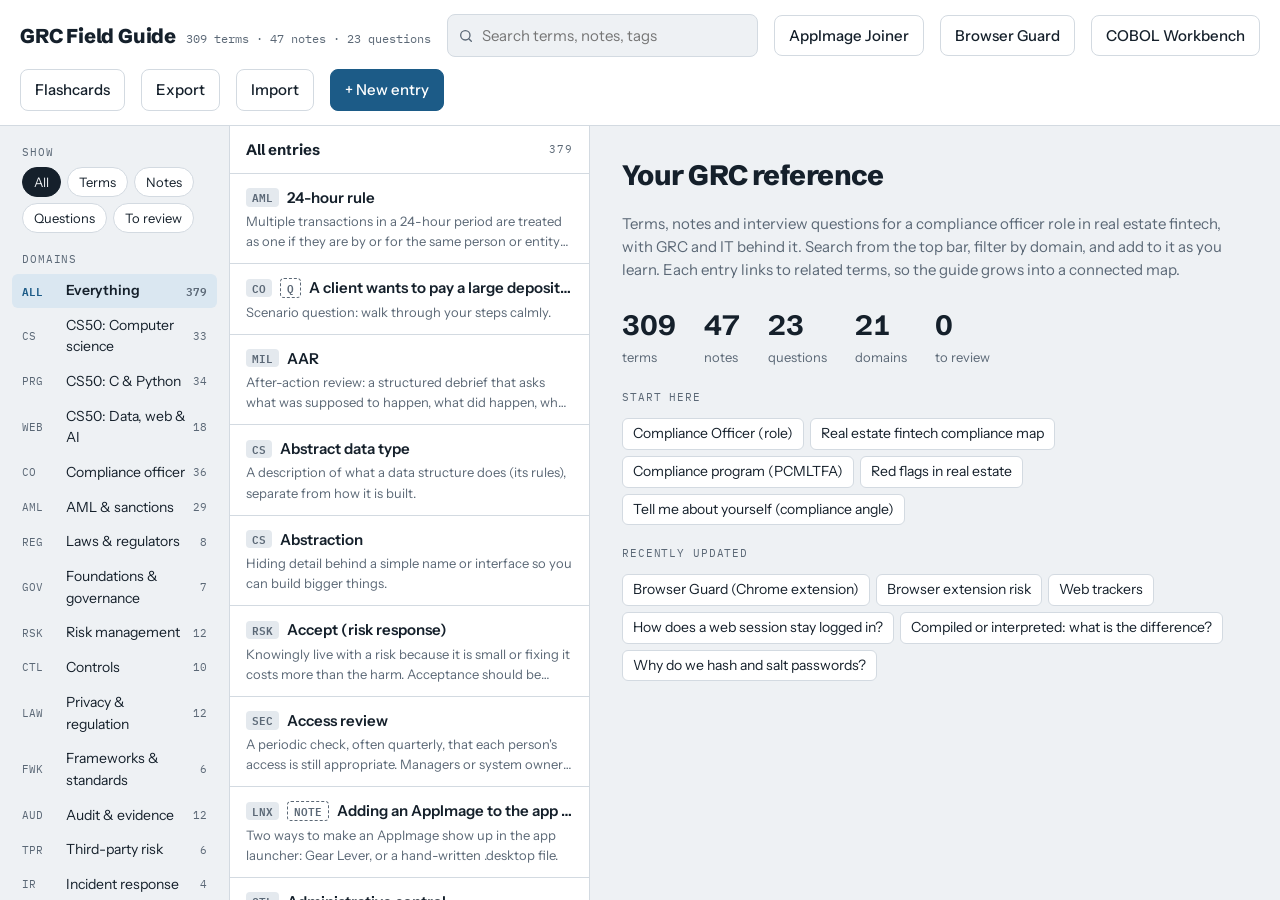
==== commit a9f096fc: "Add Browser Guard Chrome extension as a download - Embed the extension zip in index.html and add a B" ====
--- a/index.html
+++ b/index.html
@@ -195,6 +195,7 @@
       <input id="q" type="search" placeholder="Search terms, notes, tags" autocomplete="off" aria-label="Search">
     </div>
     <button class="btn" id="ajBtn" type="button" title="Join split AppImages, merge and split PDFs">AppImage Joiner</button>
+    <button class="btn" type="button" data-act="bg-open" title="Download the Browser Guard Chrome extension">Browser Guard</button>
     <button class="btn" id="cobolBtn" type="button" title="Learn and run COBOL in the browser">COBOL Workbench</button>
     <button class="btn" id="cardsBtn" type="button">Flashcards</button>
     <button class="btn" id="exportBtn" type="button" title="Download a backup of all entries">Export</button>
@@ -4264,7 +4265,8 @@
 <div id="overlay" hidden></div>
 <div id="toast" class="toast" hidden></div>
 
-<script>const SEED=[{"category":"military","createdAt":1792182600000,"detail":"- The military equivalent of a post-incident review.\n- Works best when it is blameless, so people share honestly.\n- Use it after tabletop exercises and real incidents, and feed the results into the risk register.","example":"","flagged":false,"kind":"term","related":["Post-incident review","Tabletop exercise","Risk register"],"summary":"After-action review: a structured debrief that asks what was supposed to happen, what did happen, why they differ, and what to keep or change.","tags":["incident","process","military"],"title":"AAR","updatedAt":1792182599981,"id":"aar"},{"category":"risk","createdAt":1790983894413,"detail":"","example":"A few minutes of website downtime once a year.","flagged":false,"kind":"term","related":["Risk appetite","Residual risk"],"summary":"Knowingly live with a risk because it is small or fixing it costs more than the harm. Acceptance should be documented and signed off by someone with authority.","tags":["lesson-2","risk-response"],"title":"Accept (risk response)","updatedAt":1790983894398,"id":"accept-risk-response"},{"category":"security","createdAt":1790983894413,"detail":"","example":"","flagged":false,"kind":"term","related":["Least privilege","Evidence"],"summary":"A periodic check, often quarterly, that each person's access is still appropriate. Managers or system owners sign off.","tags":["access","audit"],"title":"Access review","updatedAt":1790983894344,"id":"access-review"},{"category":"linux","createdAt":1792173300000,"detail":"**Option 1: Gear Lever.** It is a Flatpak app that manages AppImages for you, including menu entries and updates for apps that support them.\n\n```\nflatpak install flathub it.mijorus.gearlever\n```\n\n**Option 2: write the launcher yourself.** Create `~/.local/share/applications/myapp.desktop`:\n\n```\n[Desktop Entry]\nType=Application\nName=My App\nExec=/home/yourname/Applications/MyApp-x86_64.AppImage\nIcon=/home/yourname/Applications/myapp.png\nTerminal=false\nCategories=Utility;\n```\n\nThen refresh the menu:\n\n```\nupdate-desktop-database ~/.local/share/applications\n```\n\n- Use the full path in `Exec` and `Icon`. A `~` does not work there.\n- To get an icon, run the AppImage with `--appimage-extract`, then copy a .png from the `squashfs-root` folder.\n- To run it from the terminal by name, see PATH and shell config.","example":"","flagged":false,"kind":"note","related":["Running an AppImage on Fedora","Flatpak","PATH and shell config"],"summary":"Two ways to make an AppImage show up in the app launcher: Gear Lever, or a hand-written .desktop file.","tags":["appimage","how-to","linux"],"title":"Adding an AppImage to the app menu","updatedAt":1792173299988,"id":"adding-an-appimage-to-the-app-menu"},{"category":"controls","createdAt":1790983894413,"detail":"","example":"Annual security training; a policy requiring employees to lock their computers.","flagged":false,"kind":"term","related":["Technical control","Policy, standard, procedure"],"summary":"A control made of policies, procedures and training that people must follow.","tags":["lesson-3"],"title":"Administrative control","updatedAt":1790983894390,"id":"administrative-control"},{"category":"ai","createdAt":1790983894413,"detail":"Location, postal code or name can act as proxies for protected grounds, so a model can discriminate without ever seeing them.","example":"AI rental screening that rejects far more applicants from certain neighbourhoods.","flagged":false,"kind":"term","related":["Tenant screening","EU AI Act"],"summary":"When an AI system produces unfair results for certain groups, often because of skewed training data or proxy variables.","tags":["lesson-8"],"title":"AI bias","updatedAt":1790983894329,"id":"ai-bias"},{"category":"military","createdAt":1792182600000,"detail":"- Air gaps are not perfect. The Stuxnet malware crossed one on infected USB drives.\n- Controls: strict rules on removable media and one-way transfer devices called data diodes.\n- Common in industrial control systems as well as defence.","example":"","flagged":false,"kind":"term","related":["Defense in depth","Classification levels","Physical control"],"summary":"An air gap is a network physically separated from the internet and other networks. US classified networks include NIPRNet (unclassified), SIPRNet (secret) and JWICS (top secret and SCI).","tags":["cyber","networks","military"],"title":"Air gap and classified networks","updatedAt":1792182599984,"id":"air-gap-and-classified-networks"},{"category":"refintech","createdAt":1790983894413,"detail":"Canada's law is the Proceeds of Crime (Money Laundering) and Terrorist Financing Act (PCMLTFA), enforced by FINTRAC.","example":"","flagged":false,"kind":"term","related":["FINTRAC","Know your customer (KYC)","Beneficial ownership"],"summary":"Laws and controls that stop criminals from disguising illegal money as legitimate, for example through property purchases.","tags":["aml"],"title":"Anti-money laundering (AML)","updatedAt":1790983894324,"id":"anti-money-laundering-aml"},{"category":"linux","createdAt":1792173300000,"detail":"- **RPM through dnf:** first choice when Fedora has it. Signed, and it updates with the system.\n- **Flatpak:** a good second choice. Sandboxed, large catalogue, one command updates everything.\n- **AppImage:** best when the developer only offers that. One file, easy to try and remove. Updates are on you and there is no sandbox.\n- **Tarball or building from source:** last resort.\n\nThe security angle: every app you install outside the distro's repositories is a vendor you are trusting. Prefer sources that sign their releases, and keep a list of what you installed by hand.","example":"","flagged":false,"kind":"note","related":["dnf and RPM","Flatpak","AppImage","Third-Party Risk Management (TPRM)"],"summary":"Which packaging to pick when an app offers more than one.","tags":["packages","comparison","linux"],"title":"AppImage, Flatpak or RPM","updatedAt":1792173299987,"id":"appimage-flatpak-or-rpm"},{"category":"linux","createdAt":1792173300000,"detail":"**FUSE error** (\"AppImages require FUSE to run\" or \"error loading libfuse.so.2\"). Install FUSE 2 support:\n\n```\nsudo dnf install fuse fuse-libs\n```\n\n**No FUSE, or you would rather not install it.** Run in extract mode, or unpack once and run the unpacked copy:\n\n```\n./MyApp-x86_64.AppImage --appimage-extract-and-run\n./MyApp-x86_64.AppImage --appimage-extract\n./squashfs-root/AppRun\n```\n\n- \"Permission denied\": you skipped `chmod +x`, or the file is on a drive mounted `noexec`. Move it into your home folder.\n- \"Exec format error\": wrong CPU build. Compare `uname -m` with the file name.\n- Closes with no message: start it from a terminal to see the error. Missing libraries are the usual cause.\n- Electron apps that complain about the \"SUID sandbox helper\": adding `--no-sandbox` works around it, but it switches off a protection, so do it only for apps you trust.\n- Still blocked with normal permissions correct: SELinux may be denying it. Look for recent denials with `sudo ausearch -m avc -ts recent`. Do not turn SELinux off to fix this.","example":"","flagged":false,"kind":"note","related":["FUSE","Running an AppImage on Fedora","SELinux","Disk and storage commands"],"summary":"Fixes for the usual reasons an AppImage will not start on Fedora.","tags":["appimage","troubleshooting","linux"],"title":"AppImage troubleshooting","updatedAt":1792173299989,"id":"appimage-troubleshooting"},{"category":"linux","createdAt":1792173300000,"detail":"- Nothing is installed system-wide and no root access is needed. Delete the file to remove the app.\n- It must match your CPU: x86_64 for most PCs, aarch64 for ARM. Check with `uname -m`.\n- It does not update through dnf. Check for new releases yourself unless the app has its own updater.\n- It runs with all your user permissions, because there is no sandbox by default.","example":"A download named something like MyApp-1.4.2-x86_64.AppImage.","flagged":false,"kind":"term","related":["Running an AppImage on Fedora","AppImage troubleshooting","FUSE","Verifying a download","AppImage, Flatpak or RPM"],"summary":"A single downloadable file that contains an app and what it needs to run on most Linux distributions. You make it executable and run it, with no install step.","tags":["packages","appimage","linux"],"title":"AppImage","updatedAt":1792173299992,"id":"appimage"},{"category":"military","createdAt":1792182600000,"detail":"- Researchers give groups names or numbers, such as APT29.\n- Typical targets: governments, defence suppliers, critical infrastructure and financial firms. Goals are espionage, disruption or theft.\n- Most companies are more likely to face criminals such as ransomware gangs, but threat reports use the term constantly.","example":"","flagged":false,"kind":"term","related":["TTPs","Ransomware","MITRE ATT&CK"],"summary":"Advanced persistent threat: a well-resourced attacker, often linked to a state, that stays inside a network for a long time.","tags":["cyber","threats","military"],"title":"APT","updatedAt":1792182599991,"id":"apt"},{"category":"linux","createdAt":1792173300000,"detail":"```\ntar -xf file.tar.gz              # extract (works for most tar formats)\ntar -czf backup.tar.gz folder/   # create\nunzip file.zip\nzip -r archive.zip folder/\n```","example":"","flagged":false,"kind":"note","related":["Terminal and shell"],"summary":"Pack and unpack the common archive formats.","tags":["commands","linux"],"title":"Archives (tar and zip)","updatedAt":1792173299972,"id":"archives-tar-and-zip"},{"category":"military","createdAt":1792182600000,"detail":"- Granted after an assessment, usually with conditions and an expiry date.\n- Equivalent to a risk acceptance sign-off, or a go-live approval in a commercial company.","example":"","flagged":false,"kind":"term","related":["RMF","Residual risk","POA&M","Accept (risk response)"],"summary":"Authority to operate: a formal decision by a senior official to accept the remaining risk and let a system run.","tags":["frameworks","us","military"],"title":"ATO","updatedAt":1792182599952,"id":"ato"},{"category":"audit","createdAt":1790983894413,"detail":"- Internal audit: the company's own team, finding problems before outsiders do\n- External audit: an independent firm; produces SOC 2 reports and ISO certifications","example":"","flagged":false,"kind":"term","related":["Internal audit","Evidence","Sampling"],"summary":"An independent check of whether a company does what it claims.","tags":["lesson-6"],"title":"Audit","updatedAt":1790983894369,"id":"audit"},{"category":"risk","createdAt":1790983894413,"detail":"Only realistic when the activity is optional. You can't avoid a data breach entirely if your business needs customer data.","example":"A startup with no security team decides not to collect health records yet.","flagged":false,"kind":"term","related":["Data minimization"],"summary":"Stop doing the activity that creates the risk.","tags":["lesson-2","risk-response"],"title":"Avoid (risk response)","updatedAt":1790983894399,"id":"avoid-risk-response"},{"category":"security","createdAt":1790983894413,"detail":"","example":"","flagged":false,"kind":"term","related":["Corrective control","RTO and RPO"],"summary":"Copying data so it can be restored after loss. A backup only counts if restores are tested.","tags":["resilience"],"title":"Backup and recovery","updatedAt":1790983894336,"id":"backup-and-recovery"},{"category":"refintech","createdAt":1790983894413,"detail":"Hidden ownership through numbered companies is a known money-laundering pattern in real estate.","example":"","flagged":false,"kind":"term","related":["Anti-money laundering (AML)"],"summary":"Identifying the real people who ultimately own or control a company or trust, not just the name on paper.","tags":["aml"],"title":"Beneficial ownership","updatedAt":1790983894322,"id":"beneficial-ownership"},{"category":"military","createdAt":1792182600000,"detail":"Use it in risk reports and emails to executives. Busy readers decide from the first line.","example":"BLUF: We need approval to renew the vendor. Risk is medium. Decision needed by Friday.","flagged":false,"kind":"term","related":["SITREP","Risk register"],"summary":"Bottom line up front: put the conclusion or the decision you need in the first sentence, then the supporting details.","tags":["communication","military"],"title":"BLUF","updatedAt":1792182599972,"id":"bluf"},{"category":"incident","createdAt":1790983894413,"detail":"- GDPR: regulator within 72 hours of becoming aware\n- PIPEDA: as soon as feasible, when there's a real risk of significant harm\n- Vendor contracts: require vendors to tell you quickly (often 24–72 hours), or your own clock is at risk","example":"Breach discovered Monday morning → GDPR deadline Thursday morning.","flagged":false,"kind":"note","related":["GDPR","Real risk of significant harm (RROSH)","Data Processing Agreement (DPA)"],"summary":"Who to notify, and how fast, depends on the law and where users live.","tags":["key-idea"],"title":"Breach notification clocks","updatedAt":1790983894309,"id":"breach-notification-clocks"},{"category":"audit","createdAt":1790983894413,"detail":"","example":"","flagged":false,"kind":"term","related":["SOC 2"],"summary":"A letter from a vendor covering the gap between the end of their last SOC 2 period and today, stating no major changes to controls.","tags":["vendors"],"title":"Bridge letter","updatedAt":1790983894359,"id":"bridge-letter"},{"category":"security","createdAt":1790983894413,"detail":"","example":"","flagged":false,"kind":"term","related":["RTO and RPO","Backup and recovery"],"summary":"BCP keeps the business running during a disruption; DR restores the technology.","tags":["resilience"],"title":"Business continuity and disaster recovery (BCP/DR)","updatedAt":1790983894334,"id":"business-continuity-and-disaster-recovery-bcp-dr"},{"category":"security","createdAt":1790983894413,"detail":"","example":"","flagged":false,"kind":"term","related":["Real estate wire fraud","Phishing"],"summary":"Fraud where criminals impersonate a trusted person by email to redirect payments.","tags":["threats","fraud"],"title":"Business email compromise (BEC)","updatedAt":1790983894330,"id":"business-email-compromise-bec"},{"category":"military","createdAt":1792182600000,"detail":"- Malware on an infected computer \"phones home\" to a C2 server (also written C&C) for instructions.\n- Defenders look for it in unusual outbound traffic, odd DNS requests and connections at regular intervals, called beaconing.\n- It is a tactic in MITRE ATT&CK and a stage in the cyber kill chain.","example":"","flagged":false,"kind":"term","related":["Kill chain","MITRE ATT&CK","Logging and monitoring","Detective control"],"summary":"Command and control: how a commander directs forces. In cyber, the channel an attacker uses to control compromised machines.","tags":["cyber","military"],"title":"C2","updatedAt":1792182599998,"id":"c2"},{"category":"military","createdAt":1792182600000,"detail":"- ISR on its own means intelligence, surveillance and reconnaissance: gathering information about an adversary and the environment.\n- The heavy reliance on networks and software makes these systems a prime cyber target.\n- Suppliers in this space face the strictest requirements, such as CMMC and personnel clearances.","example":"","flagged":false,"kind":"term","related":["C2","CMMC","Intelligence disciplines (SIGINT, HUMINT, OSINT)"],"summary":"Command, control, communications, computers, intelligence, surveillance and reconnaissance: the systems that let military forces see, decide and communicate.","tags":["cyber","military"],"title":"C4ISR","updatedAt":1792182599997,"id":"c4isr"},{"category":"military","createdAt":1792182600000,"detail":"Defence suppliers deal with DND's security requirements and the Contract Security Program. See CPCSC for the planned supplier certification.","example":"","flagged":false,"kind":"term","related":["CPCSC","CSE","Classification levels"],"summary":"Canadian Armed Forces and the Department of National Defence: Canada's military and the civilian department that supports it.","tags":["canada","organizations","military"],"title":"CAF and DND","updatedAt":1792182599956,"id":"caf-and-dnd"},{"category":"military","createdAt":1792182600000,"detail":"- Publishes alerts, sector advisories and baseline controls for small and medium organizations, plus the ITSG guidance series.\n- Its advisories use TLP labels.","example":"","flagged":false,"kind":"term","related":["CSE","ITSG-33","TLP"],"summary":"Canadian Centre for Cyber Security: Canada's technical authority on cyber security, part of CSE. It issues alerts and guidance for governments and businesses.","tags":["canada","organizations","military"],"title":"CCCS","updatedAt":1792182599957,"id":"cccs"},{"category":"military","createdAt":1792182600000,"detail":"In an incident, someone must have authority to take a system offline. If the tabletop exercise shows nobody does, fix it in the response plan and name deputies too.","example":"","flagged":false,"kind":"term","related":["Incident Response Plan (IRP)","Tabletop exercise","Three lines model"],"summary":"The line of authority that shows who gives orders and who reports to whom.","tags":["incident","governance","military"],"title":"Chain of command","updatedAt":1792182599974,"id":"chain-of-command"},{"category":"security","createdAt":1790983894413,"detail":"Auditors test it heavily. Look for approval before deployment and segregation between who writes and who approves.","example":"","flagged":false,"kind":"term","related":["Segregation of duties"],"summary":"A controlled process for changes to production systems: request, review, approve, test, deploy, record.","tags":["operations","audit"],"title":"Change management","updatedAt":1790983894339,"id":"change-management"},{"category":"military","createdAt":1792182600000,"detail":"- Canada: Protected A, B and C cover sensitive information outside the national interest, such as personal or business information held by government, rising from limited to extremely grave injury. Confidential, Secret and Top Secret cover the national interest.\n- US: SCI (sensitive compartmented information) sits on top of Top Secret and needs extra access approval.\n- A security clearance is the vetting that lets someone see classified material at a given level, always paired with need to know.\n- In Canada, private companies on government contracts can be screened through PSPC's Contract Security Program.\n- Commercial data classification (public, internal, confidential, restricted) works the same way.","example":"","flagged":false,"kind":"term","related":["Need to know","SCIF","CUI","Personal information (PI)"],"summary":"Labels that say how much damage disclosure could cause and who may see the information. US: Confidential, Secret, Top Secret. Canada: Protected A, B and C, plus Confidential, Secret and Top Secret.","tags":["classification","military"],"title":"Classification levels","updatedAt":1792182599967,"id":"classification-levels"},{"category":"controls","createdAt":1790983894413,"detail":"One control can do two jobs: antivirus that finds and deletes a virus is detective and corrective.\n\nMistake I made: called a camera preventive. Its main job is recording, so it's detective (and physical). Some frameworks add \"deterrent\" for the discouraging effect.","example":"","flagged":false,"kind":"note","related":["Control","Detective control"],"summary":"Ask two questions: when does it act (before, during, after)? Is it technology, a rule, or something physical?","tags":["lesson-3","mistakes"],"title":"Classifying a control","updatedAt":1790983894311,"id":"classifying-a-control"},{"category":"military","createdAt":1792182600000,"detail":"- Level 1: basic safeguards for federal contract information (15 practices).\n- Level 2: aligned to NIST SP 800-171 (110 practices).\n- Level 3: adds a subset of NIST SP 800-172.\n- Rollout is phased, starting in late 2025. Check the current status.\n- Prime contractors pass the requirements down to their subcontractors.","example":"","flagged":false,"kind":"term","related":["NIST SP 800-171","CUI","CPCSC","Third-Party Risk Management (TPRM)"],"summary":"Cybersecurity Maturity Model Certification: the US DoD program that requires defence contractors to prove they meet cyber requirements, by self-assessment or third-party assessment.","tags":["frameworks","us","military"],"title":"CMMC","updatedAt":1792182599947,"id":"cmmc"},{"category":"military","createdAt":1792182600000,"detail":"- Incident leads compare COAs, such as containing now versus watching the attacker.\n- CONOPS documents appear in system design and defence contracts.\n- An OPORD follows a fixed five-paragraph order: situation, mission, execution, sustainment, command and signal.","example":"","flagged":false,"kind":"term","related":["Incident Response Plan (IRP)","Chain of command"],"summary":"Planning terms. A course of action (COA) is one way to reach a goal. A concept of operations (CONOPS) describes how a system or mission will work. An operation order (OPORD) gives the instructions to carry it out.","tags":["planning","military"],"title":"COA, CONOPS and OPORD","updatedAt":1792182599975,"id":"coa-conops-and-opord"},{"category":"military","createdAt":1792182600000,"detail":"- In policy writing, state the why, not just the rule.\n- In an incident, \"protect client data first, then restore service\" lets responders make good decisions without waiting for approval.","example":"","flagged":false,"kind":"term","related":["Policy, standard, procedure","Chain of command","Risk appetite"],"summary":"A short statement of the purpose and desired end state of an operation, so people can adapt when the plan falls apart.","tags":["governance","communication","military"],"title":"Commander's intent","updatedAt":1792182599973,"id":"commander-s-intent"},{"category":"audit","createdAt":1790983894413,"detail":"Easy to miss. When reviewing a vendor's SOC 2, check the CUEC section and confirm your company actually does them.","example":"The vendor secures its platform, but you must manage which of your users have accounts.","flagged":false,"kind":"term","related":["SOC 2","Third-Party Risk Management (TPRM)"],"summary":"Controls a vendor's SOC 2 report says the customer must run themselves for the vendor's controls to be effective.","tags":["vendors","interview"],"title":"Complementary user entity controls (CUECs)","updatedAt":1790983894358,"id":"complementary-user-entity-controls-cuecs"},{"category":"foundations","createdAt":1790983894413,"detail":"Compliance asks: are we following the rules, and can we prove it?\n\nRules come from outside (laws like PIPEDA, standards like PCI DSS, customer contracts) and inside (company policies). A company can be compliant and still be at risk, because laws don't cover every threat.","example":"In real estate: FINTRAC client ID verification and brokerage policies. In tech: breach reporting under PIPEDA and passing a SOC 2 audit.","flagged":false,"kind":"term","related":["Risk","GRC","PIPEDA"],"summary":"Following the rules that apply to you: laws, regulations, industry standards, contracts with customers, and your own internal policies.","tags":["core","lesson-1"],"title":"Compliance","updatedAt":1790983894412,"id":"compliance"},{"category":"military","createdAt":1792182600000,"detail":"- Covers encryption, authentication and careful handling of the keys. In the military the keys themselves are controlled material.\n- Today it overlaps with encryption and key management in commercial security.","example":"","flagged":false,"kind":"term","related":["Encryption","INFOSEC","Two-person integrity"],"summary":"Communications security: measures that keep communications from being read, altered or faked by anyone else.","tags":["cyber","military"],"title":"COMSEC","updatedAt":1792182599995,"id":"comsec"},{"category":"privacy","createdAt":1790983894413,"detail":"Express consent (a clear yes) is needed for sensitive data like credit checks. Implied consent can work for less sensitive, expected uses.","example":"A landlord needs a tenant's written consent before pulling a credit report.","flagged":false,"kind":"term","related":["PIPEDA","Tenant screening"],"summary":"Permission from a person to collect, use or share their personal information. It must be meaningful: people need to understand what they're agreeing to.","tags":["canada"],"title":"Consent","updatedAt":1790983894380,"id":"consent"},{"category":"refintech","createdAt":1790983894413,"detail":"Relevant for income verification and mortgage pre-qualification. Rollout is ongoing, so check the current status.","example":"","flagged":false,"kind":"term","related":["Consent","OSFI B-10"],"summary":"Canada's open banking framework, letting consumers securely share their financial data with approved third parties.","tags":["canada","trend"],"title":"Consumer-driven banking","updatedAt":1790983894316,"id":"consumer-driven-banking"},{"category":"audit","createdAt":1790983894413,"detail":"","example":"","flagged":false,"kind":"term","related":["GRC tools","Evidence"],"summary":"Collecting evidence and checking controls automatically all year instead of once before the audit.","tags":["lesson-6","trend"],"title":"Continuous monitoring","updatedAt":1790983894361,"id":"continuous-monitoring"},{"category":"controls","createdAt":1790983894413,"detail":"Classify every control two ways:\n- By function: preventive, detective, corrective\n- By implementation: technical, administrative, physical","example":"A locked server room is physical and preventive.","flagged":false,"kind":"term","related":["Preventive control","Detective control","Corrective control","Classifying a control"],"summary":"Any safeguard that reduces a risk. Mitigating a risk means applying controls.","tags":["lesson-3"],"title":"Control","updatedAt":1790983894395,"id":"control"},{"category":"military","createdAt":1792182600000,"detail":"A US federal term. In industry it is called business continuity and disaster recovery.","example":"","flagged":false,"kind":"term","related":["Business continuity and disaster recovery (BCP/DR)","RTO and RPO","PACE plan"],"summary":"Continuity of operations: plans to keep essential functions running during and after a disruption.","tags":["resilience","military"],"title":"COOP","updatedAt":1792182599978,"id":"coop"},{"category":"military","createdAt":1792182600000,"detail":"A security operations dashboard or incident status page plays this role. It stops people acting on different versions of the facts.","example":"","flagged":false,"kind":"term","related":["SITREP","SIEM","Logging and monitoring"],"summary":"Common operating picture: one shared view of the situation that everyone works from.","tags":["communication","military"],"title":"COP","updatedAt":1792182599976,"id":"cop"},{"category":"controls","createdAt":1790983894413,"detail":"","example":"Restoring data from backups; antivirus deleting a virus it found.","flagged":false,"kind":"term","related":["Backup and recovery","Detective control"],"summary":"Fixes things after a problem, restoring normal operation.","tags":["lesson-3"],"title":"Corrective control","updatedAt":1790983894392,"id":"corrective-control"},{"category":"military","createdAt":1792182600000,"detail":"Announced in 2025. Details and timelines are still rolling out, so check the current status.","example":"","flagged":false,"kind":"term","related":["CMMC","CAF and DND","CCCS"],"summary":"Canadian Program for Cyber Security Certification: Canada's planned certification program for defence suppliers, similar in approach to CMMC.","tags":["frameworks","canada","military"],"title":"CPCSC","updatedAt":1792182599946,"id":"cpcsc"},{"category":"military","createdAt":1792182600000,"detail":"- The Canadian Centre for Cyber Security is part of CSE.\n- The CSE Act (2019) covers foreign intelligence, cyber security, defensive and active cyber operations, and technical help to partners.","example":"","flagged":false,"kind":"term","related":["CCCS","Five Eyes","OCO and DCO","ITSG-33"],"summary":"Communications Security Establishment: Canada's signals intelligence and cyber security agency.","tags":["canada","organizations","military"],"title":"CSE","updatedAt":1792182599958,"id":"cse"},{"category":"military","createdAt":1792182600000,"detail":"Contractors protect it under NIST SP 800-171 and CMMC.","example":"","flagged":false,"kind":"term","related":["NIST SP 800-171","CMMC","Classification levels"],"summary":"Controlled unclassified information: US government information that is not classified but still must be protected. It replaced older labels such as FOUO.","tags":["classification","us","military"],"title":"CUI","updatedAt":1792182599964,"id":"cui"},{"category":"risk","createdAt":1790983894413,"detail":"Insurers increasingly require controls such as MFA, backups and endpoint protection before they'll issue a policy, so it ties directly to the control program.","example":"","flagged":false,"kind":"term","related":["Transfer (risk response)","Multi-factor authentication (MFA)"],"summary":"Insurance that helps pay for breach costs: investigation, notification, legal fees, lawsuits and sometimes ransom.","tags":["risk-response"],"title":"Cyber insurance","updatedAt":1790983894396,"id":"cyber-insurance"},{"category":"military","createdAt":1792182600000,"detail":"It has shared a leader with the NSA since it was created. Check the current arrangement.","example":"","flagged":false,"kind":"term","related":["NSA","OCO and DCO"],"summary":"United States Cyber Command: the US military command for cyberspace operations, based at Fort Meade, Maryland.","tags":["us","organizations","military"],"title":"CYBERCOM","updatedAt":1792182599961,"id":"cybercom"},{"category":"privacy","createdAt":1790983894413,"detail":"\"Just in case\" is a red flag. Data you never collected can't be stolen, so minimization lowers risk as well as meeting the law.","example":"An app collecting birthdates \"in case we need them later\" violates this principle.","flagged":false,"kind":"term","related":["PIPEDA","Data retention"],"summary":"Only collect the personal information you actually need for a stated purpose. Also called limiting collection.","tags":["lesson-4","principle"],"title":"Data minimization","updatedAt":1790983894381,"id":"data-minimization"},{"category":"thirdparty","createdAt":1790983894413,"detail":"","example":"","flagged":false,"kind":"term","related":["GDPR","Third-Party Risk Management (TPRM)"],"summary":"A contract spelling out how a vendor may use your personal data, how they protect it and what happens at the end. Required under GDPR.","tags":["lesson-7","contracts"],"title":"Data Processing Agreement (DPA)","updatedAt":1790983894354,"id":"data-processing-agreement-dpa"},{"category":"privacy","createdAt":1790983894413,"detail":"Keep data only as long as needed for its purpose or as required by law, then securely destroy it. Laws can also set minimums: FINTRAC records must generally be kept at least five years.","example":"","flagged":false,"kind":"term","related":["Data minimization","FINTRAC"],"summary":"Rules for how long data is kept and when it must be deleted.","tags":["data"],"title":"Data retention","updatedAt":1790983894378,"id":"data-retention"},{"category":"controls","createdAt":1790983894413,"detail":"","example":"A house with a lock, an alarm and cameras. A login with a password, MFA and unusual-login alerts.","flagged":false,"kind":"term","related":["Control"],"summary":"Layering several controls so if one fails, others still protect you.","tags":["lesson-3","principle"],"title":"Defense in depth","updatedAt":1790983894388,"id":"defense-in-depth"},{"category":"audit","createdAt":1790983894413,"detail":"","example":"3 of 25 sampled former employees still had access a month after leaving.","flagged":false,"kind":"term","related":["Remediation plan","Sampling"],"summary":"A problem an auditor finds where a control failed or is missing. Also called a finding or exception.","tags":["lesson-6"],"title":"Deficiency","updatedAt":1790983894364,"id":"deficiency"},{"category":"controls","createdAt":1790983894413,"detail":"","example":"Alerts on logins from an unusual country; a security camera; reviewing bank statements.","flagged":false,"kind":"term","related":["Preventive control","SIEM"],"summary":"Spots a problem while or after it happens.","tags":["lesson-3"],"title":"Detective control","updatedAt":1790983894393,"id":"detective-control"},{"category":"military","createdAt":1792182600000,"detail":"","example":"","flagged":false,"kind":"term","related":["STIG","DoD"],"summary":"Defense Information Systems Agency: provides IT and communications support to the US military and publishes the STIGs.","tags":["us","organizations","military"],"title":"DISA","updatedAt":1792182599959,"id":"disa"},{"category":"linux","createdAt":1792173300000,"detail":"```\ndf -h          # free space per drive\ndu -sh *       # size of each item in this folder\nlsblk -f       # drives, partitions, filesystems\n```\n\n- Drives appear as devices such as `/dev/nvme0n1` and are mounted into the folder tree.\n- `/etc/fstab` lists what mounts at boot.\n- A mount option called `noexec` blocks running programs from that drive, a common reason an AppImage gives \"Permission denied\".","example":"","flagged":false,"kind":"note","related":["Linux filesystem layout","AppImage troubleshooting","Full-disk encryption (LUKS)"],"summary":"Commands for free space, folder sizes and seeing which drives are attached and how they are mounted.","tags":["system","commands","linux"],"title":"Disk and storage commands","updatedAt":1792173299977,"id":"disk-and-storage-commands"},{"category":"linux","createdAt":1792173300000,"detail":"```\nsudo dnf upgrade --refresh       # update everything\ndnf search keyword               # find a package\ndnf info packagename             # details\nsudo dnf install packagename\nsudo dnf remove packagename\ndnf provides /usr/bin/command    # which package supplies this command?\ndnf history                      # what changed, and when\ndnf check-update                 # pending updates\nrpm -qa | grep name              # is it installed?\nsudo dnf install ./file.rpm      # install a downloaded .rpm\n```\n\n- Packages from Fedora's repositories are signed and update along with the system.\n- Adding a third-party repository means trusting that vendor with your whole system. Add only the ones you need.\n- On Ubuntu and Debian, apt does the same job.\n\n`dnf history` and `dnf check-update` are standard patching evidence.","example":"","flagged":false,"kind":"term","related":["Flatpak","Vulnerability management","Evidence","AppImage, Flatpak or RPM"],"summary":"dnf is Fedora's package manager for installing, updating and removing software from trusted repositories. RPM is the package file format it uses.","tags":["packages","fedora","linux"],"title":"dnf and RPM","updatedAt":1792173299994,"id":"dnf-and-rpm"},{"category":"military","createdAt":1792182600000,"detail":"- Sets standards that spread into industry: STIGs, the RMF and CMMC.\n- Since late 2025 the administration also uses \"Department of War\" as a secondary name, while DoD remains the statutory name. Check current usage.","example":"","flagged":false,"kind":"term","related":["DISA","CYBERCOM","NSA","CMMC"],"summary":"United States Department of Defense, the parent department of the US military.","tags":["us","organizations","military"],"title":"DoD","updatedAt":1792182599962,"id":"dod"},{"category":"refintech","createdAt":1790983894413,"detail":"Controls focus on signer identity, audit trails and tamper-evident documents.","example":"","flagged":false,"kind":"term","related":["Know your customer (KYC)","Evidence"],"summary":"Signing documents digitally. Widely used for real estate agreements, with conditions set by provincial electronic commerce laws.","tags":["documents"],"title":"Electronic signatures","updatedAt":1790983894315,"id":"electronic-signatures"},{"category":"military","createdAt":1792182600000,"detail":"- Examples: jamming radar, jamming or spoofing GPS.\n- Relevance outside the military: wireless attacks such as rogue Wi-Fi access points and GPS spoofing that affects time sync or location-based systems.","example":"","flagged":false,"kind":"term","related":["Intelligence disciplines (SIGINT, HUMINT, OSINT)","C4ISR"],"summary":"Using the radio spectrum to attack, protect or gather information, through jamming, spoofing and listening.","tags":["cyber","military"],"title":"Electronic warfare (EW)","updatedAt":1792182599986,"id":"electronic-warfare-ew"},{"category":"security","createdAt":1790983894413,"detail":"- At rest: stored data (databases, laptops)\n- In transit: data moving over networks (TLS / HTTPS)","example":"","flagged":false,"kind":"term","related":["Hashing","Technical control"],"summary":"Scrambling data so only someone with the key can read it.","tags":["data"],"title":"Encryption","updatedAt":1790983894343,"id":"encryption"},{"category":"ai","createdAt":1790983894413,"detail":"Requirements phase in over several years and timelines have been under discussion, so check the current status.","example":"","flagged":false,"kind":"term","related":["ISO 42001","NIST AI Risk Management Framework"],"summary":"The first major AI law. It sorts AI systems by risk, with the strictest rules for high-risk uses such as hiring and credit decisions.","tags":["lesson-8","international"],"title":"EU AI Act","updatedAt":1790983894328,"id":"eu-ai-act"},{"category":"audit","createdAt":1790983894413,"detail":"Good evidence is complete, dated and system-generated where possible. Always compare a report against the full population.","example":"\"All laptops are encrypted\" → device-management report showing encryption on each laptop, plus the full laptop inventory to prove none are missing.","flagged":false,"kind":"term","related":["Sampling","Continuous monitoring"],"summary":"Proof that a control works. If you can't prove it, it didn't happen. Also called artifacts.","tags":["lesson-6"],"title":"Evidence","updatedAt":1790983894367,"id":"evidence"},{"category":"linux","createdAt":1792173300000,"detail":"```\nsudo dnf upgrade --refresh\nsudo dnf install fuse fuse-libs\nflatpak remote-add --if-not-exists flathub https://dl.flathub.org/repo/flathub.flatpakrepo\nmkdir -p ~/Applications\ngetenforce\nsudo firewall-cmd --state\nlsblk -f\n```\n\nWhat each line does: update the system, add FUSE support for AppImages, add the Flathub app store, create a home for AppImages, then confirm SELinux, the firewall and disk encryption are on.","example":"","flagged":false,"kind":"note","related":["AppImage","FUSE","Flatpak","SELinux","firewalld","Full-disk encryption (LUKS)"],"summary":"A first-day checklist for a Fedora machine, including the pieces that make AppImages work.","tags":["fedora","how-to","linux"],"title":"Fedora setup checklist","updatedAt":1792173299969,"id":"fedora-setup-checklist"},{"category":"linux","createdAt":1792173300000,"detail":"- Packages: dnf and RPM. Flatpak is included on the Workstation edition.\n- SELinux is on by default.\n- A new release comes out about every six months and each is supported for roughly 13 months, so plan to upgrade.\n- Workstation uses the GNOME desktop.\n\nCheck your version:\n\n```\ncat /etc/os-release\n```","example":"","flagged":false,"kind":"term","related":["Linux distribution (distro)","SELinux","dnf and RPM","Fedora setup checklist"],"summary":"A community Linux distribution sponsored by Red Hat, known for current software and strong security defaults. It is the upstream of Red Hat Enterprise Linux.","tags":["basics","fedora","linux"],"title":"Fedora","updatedAt":1792173299999,"id":"fedora"},{"category":"linux","createdAt":1792173300000,"detail":"`ls -l` shows something like `-rwxr-xr--`. After the first character, the three triplets are owner, group and others. Read is 4, write is 2, execute is 1, so 755 means owner rwx, group r-x, others r-x.\n\n```\nls -l myfile\nchmod +x myfile                 # make it runnable\nchmod 644 notes.txt             # owner reads and writes, others read\nchmod 600 ~/.ssh/id_ed25519     # private key: only you\nsudo chown user:group file      # change the owner\n```\n\n- 755 is typical for programs and folders, 644 for normal files, 600 for secrets.\n- \"Permission denied\" usually means the file lacks the right permission, or you need sudo.\n\nThis is least privilege applied to files. Auditors check that sensitive files are not readable by everyone.","example":"","flagged":false,"kind":"term","related":["Least privilege","sudo and root","Running an AppImage on Fedora","SSH and keys"],"summary":"Settings that say who can read, write or run each file: the owner, the owner's group, and everyone else.","tags":["basics","security","linux"],"title":"File permissions (chmod)","updatedAt":1792173299996,"id":"file-permissions-chmod"},{"category":"refintech","createdAt":1790983894413,"detail":"Real estate obligations include:\n- A compliance program (compliance officer, policies, risk assessment, training, two-year effectiveness review)\n- Verifying client identity and keeping records\n- Determining third parties and politically exposed persons\n- Reporting suspicious transactions and large cash transactions ($10,000+)\n\nFintechs serving brokerages often build features that support these obligations.","example":"An agent verifying a buyer's photo ID and recording the details on the FINTRAC form.","flagged":false,"kind":"term","related":["Anti-money laundering (AML)","Know your customer (KYC)","Data retention"],"summary":"Canada's financial intelligence unit. It enforces anti-money-laundering rules under the PCMLTFA, and real estate brokers, sales representatives and developers are reporting entities.","tags":["canada","aml","interview"],"title":"FINTRAC","updatedAt":1790983894325,"id":"fintrac"},{"category":"linux","createdAt":1792173300000,"detail":"```\nsudo firewall-cmd --state\nsudo firewall-cmd --list-all\nsudo firewall-cmd --add-port=8080/tcp --permanent\nsudo firewall-cmd --reload\n```\n\n- A change made without `--permanent` disappears at reboot.\n- Open only the ports for services you actually run.","example":"","flagged":false,"kind":"term","related":["Preventive control","Linux networking commands","Defense in depth"],"summary":"Fedora's default firewall service. It decides which network traffic is allowed in, using zones.","tags":["security","network","fedora","linux"],"title":"firewalld","updatedAt":1792173299978,"id":"firewalld"},{"category":"military","createdAt":1792182600000,"detail":"Joint cyber advisories are often co-signed by these partners' agencies, including Canada's CCCS.","example":"","flagged":false,"kind":"term","related":["CCCS","NSA","TLP"],"summary":"The intelligence-sharing alliance of Canada, the United States, the United Kingdom, Australia and New Zealand.","tags":["organizations","intelligence","military"],"title":"Five Eyes","updatedAt":1792182599955,"id":"five-eyes"},{"category":"linux","createdAt":1792173300000,"detail":"```\nflatpak remote-add --if-not-exists flathub https://dl.flathub.org/repo/flathub.flatpakrepo\nflatpak install flathub it.mijorus.gearlever\nflatpak run it.mijorus.gearlever\nflatpak update\nflatpak list\nflatpak uninstall it.mijorus.gearlever\n```\n\n- App IDs look like `org.name.App`. Find them on flathub.org.\n- The sandbox limits which files and devices an app can touch. Flatseal, itself a Flatpak app, shows and changes those permissions.\n- Fedora Workstation includes Flatpak, and the Software app can install from it.","example":"","flagged":false,"kind":"term","related":["AppImage, Flatpak or RPM","Least privilege","Adding an AppImage to the app menu"],"summary":"A way to install desktop apps that run in a sandbox, with updates handled separately from the operating system. Flathub is the main app store.","tags":["packages","linux"],"title":"Flatpak","updatedAt":1792173299993,"id":"flatpak"},{"category":"thirdparty","createdAt":1790983894413,"detail":"","example":"Your payroll provider's cloud host.","flagged":false,"kind":"term","related":["Third-Party Risk Management (TPRM)"],"summary":"Your vendor's vendors. You can't check them directly, so you ask your vendors how they manage their own suppliers.","tags":["lesson-7"],"title":"Fourth party","updatedAt":1790983894352,"id":"fourth-party"},{"category":"linux","createdAt":1792173300000,"detail":"```\nlsblk -f      # look for crypto_LUKS in the FSTYPE column\n```\n\n- Fedora's installer offers to encrypt the disk. It is far easier to choose it at install time than to add it later.\n- The command output, with the date, answers the audit question \"are all laptops encrypted?\".","example":"","flagged":false,"kind":"term","related":["Encryption","Evidence","Preventive control"],"summary":"LUKS is the standard full-disk encryption on Linux. Without the passphrase, the data on a lost or stolen laptop cannot be read.","tags":["security","data","linux"],"title":"Full-disk encryption (LUKS)","updatedAt":1792173299976,"id":"full-disk-encryption-luks"},{"category":"linux","createdAt":1792173300000,"detail":"On Fedora the AppImage error \"dlopen(): error loading libfuse.so.2\" means the FUSE 2 library is missing. Install it, or run the AppImage in extract mode. Newer AppImages built with a static runtime may not need it.","example":"","flagged":false,"kind":"term","related":["AppImage troubleshooting","AppImage"],"summary":"Filesystem in Userspace. It lets ordinary programs mount a filesystem without root, and it is how most AppImages open themselves.","tags":["appimage","linux"],"title":"FUSE","updatedAt":1792173299991,"id":"fuse"},{"category":"privacy","createdAt":1790983894413,"detail":"- Regulators must be notified of qualifying breaches within 72 hours of becoming aware\n- Fines up to €20 million or 4% of global annual revenue\n- Requires a Data Processing Agreement with vendors who handle personal data","example":"A Toronto app with users in France must comply.","flagged":false,"kind":"term","related":["Data Processing Agreement (DPA)","PIPEDA"],"summary":"The EU's privacy law, the most influential in the world. It applies to any company anywhere that handles EU residents' data.","tags":["international","lesson-4"],"title":"GDPR","updatedAt":1790983894382,"id":"gdpr"},{"category":"career","createdAt":1790983894413,"detail":"- ISC2 CC (Certified in Cybersecurity): entry-level foundation\n- CompTIA Security+: broad security foundation\n- IAPP CIPP/C: Canadian privacy law; CIPM: privacy program management\n- ISACA CISA: IT audit; CRISC: IT risk\n- ISC2 CISSP: senior, requires experience","example":"","flagged":false,"kind":"term","related":["GRC"],"summary":"Credentials that signal GRC knowledge to employers.","tags":["career","lesson-8"],"title":"GRC certifications","updatedAt":1790983894314,"id":"grc-certifications"},{"category":"career","createdAt":1790983894413,"detail":"- GRC / compliance analyst: maintains controls, collects evidence, supports audits\n- Risk analyst: runs the risk register and assessments\n- Privacy analyst: privacy laws, consent, data requests\n- Third-party risk analyst: vendor reviews\n- IT auditor: tests controls\n- AI governance specialist: newer, focused on AI risk","example":"","flagged":false,"kind":"term","related":["GRC certifications","Three lines model"],"summary":"Common job titles in the field and what they do.","tags":["career","lesson-8"],"title":"GRC roles","updatedAt":1790983894313,"id":"grc-roles"},{"category":"audit","createdAt":1790983894413,"detail":"Examples: Vanta, Drata, OneTrust, AuditBoard, ServiceNow GRC. Familiarity with one is a plus on a resume.","example":"","flagged":false,"kind":"term","related":["Continuous monitoring","Unified control framework"],"summary":"Software that tracks controls, risks and vendors, and automatically gathers audit evidence from company systems.","tags":["tools","career"],"title":"GRC tools","updatedAt":1790983894360,"id":"grc-tools"},{"category":"foundations","createdAt":1790983894413,"detail":"- Governance: who decides, policies, oversight by leadership and the board\n- Risk: identify, assess, respond, monitor\n- Compliance: meet laws, standards and contracts, and keep evidence that you do\n\nIn tech companies GRC teams sit between security, legal, IT and the business. Much of the day-to-day work is maintaining controls and evidence for audits.","example":"A fintech GRC analyst might own the SOC 2 audit, keep the risk register current, and review new vendors before contracts are signed.","flagged":false,"kind":"term","related":["Compliance","Risk","Risk register","SOC 2"],"summary":"Governance, Risk and Compliance: the combined practice of setting direction (governance), managing what could go wrong (risk), and proving you follow the rules (compliance).","tags":["core"],"title":"GRC","updatedAt":1790983894413,"id":"grc"},{"category":"security","createdAt":1790983894413,"detail":"Unlike encryption, hashing can't be reversed with a key. Plain-text password storage is both a risk and a compliance failure.","example":"","flagged":false,"kind":"term","related":["Encryption"],"summary":"A one-way transformation of data. Used to store passwords so the original can't be read back.","tags":["data","lesson-1"],"title":"Hashing","updatedAt":1790983894342,"id":"hashing"},{"category":"security","createdAt":1790983894413,"detail":"Joiner–Mover–Leaver: give access when people join, adjust when they change roles, and remove it on their last day. Leaver failures are a classic audit finding.","example":"","flagged":false,"kind":"term","related":["Least privilege","Access review","Single sign-on (SSO)"],"summary":"The processes and tools that control who can access what: creating accounts, granting permissions, and removing access.","tags":["access"],"title":"Identity and access management (IAM)","updatedAt":1790983894347,"id":"identity-and-access-management-iam"},{"category":"incident","createdAt":1790983894413,"detail":"Stages: Prepare → Detect and analyze → Contain, eradicate, recover → Post-incident review.\n\nCompliance's job during an incident: do we have to report this, to whom, and by when?","example":"","flagged":false,"kind":"term","related":["Tabletop exercise","Post-incident review","Real risk of significant harm (RROSH)"],"summary":"A written plan for handling security incidents: roles, decision authority, contacts, steps and notification duties.","tags":["lesson-8"],"title":"Incident Response Plan (IRP)","updatedAt":1790983894351,"id":"incident-response-plan-irp"},{"category":"military","createdAt":1792182600000,"detail":"- An older government term. Cybersecurity usually focuses on the digital side.\n- Confidentiality, integrity and availability (the CIA triad) are the three goals.\n- The word covers paper records too, which matters for a brokerage.","example":"","flagged":false,"kind":"term","related":["COMSEC","OPSEC","ISO 27001"],"summary":"Information security: protecting information in any form, on paper or in systems, so it stays confidential, accurate and available.","tags":["cyber","military"],"title":"INFOSEC","updatedAt":1792182599994,"id":"infosec"},{"category":"risk","createdAt":1790983894413,"detail":"","example":"The inherent risk of holding a customer database is high.","flagged":false,"kind":"term","related":["Residual risk","Control"],"summary":"How risky something is before any safeguards are in place.","tags":["lesson-2"],"title":"Inherent risk","updatedAt":1790983894403,"id":"inherent-risk"},{"category":"military","createdAt":1792182600000,"detail":"- US cleared defence contractors must run formal insider threat programs.\n- A good program combines HR, security and IT monitoring.\n- Useful controls: least privilege, segregation of duties, regular access reviews, activity monitoring and fast offboarding.","example":"An employee downloads the full client list the week before resigning.","flagged":false,"kind":"term","related":["Least privilege","Segregation of duties","Access review","Identity and access management (IAM)"],"summary":"Risk from people who already have legitimate access and misuse it, on purpose or by mistake.","tags":["cyber","people","military"],"title":"Insider threat","updatedAt":1792182599985,"id":"insider-threat"},{"category":"military","createdAt":1792182600000,"detail":"- OSINT is the one that crosses into everyday work. Attackers research targets from public sources like LinkedIn, company sites and property records, then use it for phishing.\n- Defenders use OSINT for threat intelligence and for due diligence.\n- In AML and KYC work, adverse media searches are OSINT.","example":"","flagged":false,"kind":"term","related":["OPSEC","Know your customer (KYC)","Phishing"],"summary":"The main ways intelligence is gathered: SIGINT from signals, HUMINT from people, OSINT from open sources, GEOINT from imagery and location.","tags":["cyber","intelligence","military"],"title":"Intelligence disciplines (SIGINT, HUMINT, OSINT)","updatedAt":1792182599988,"id":"intelligence-disciplines-sigint-humint-osint"},{"category":"audit","createdAt":1790983894413,"detail":"","example":"","flagged":false,"kind":"term","related":["Three lines model","Readiness assessment"],"summary":"The company's own independent audit function. It reports to the board's audit committee and checks whether controls and risk management work.","tags":["lesson-6"],"title":"Internal audit","updatedAt":1790983894368,"id":"internal-audit"},{"category":"frameworks","createdAt":1790983894413,"detail":"Built around the risk management cycle. The 2022 version's Annex A lists 93 controls. Certificates last three years with yearly surveillance audits.","example":"","flagged":false,"kind":"term","related":["SOC 2","ISO 42001","Risk management cycle"],"summary":"The international standard for an Information Security Management System (ISMS). Companies earn a formal certification from an accredited body.","tags":["lesson-5","international"],"title":"ISO 27001","updatedAt":1790983894373,"id":"iso-27001"},{"category":"ai","createdAt":1790983894413,"detail":"","example":"","flagged":false,"kind":"term","related":["ISO 27001","EU AI Act"],"summary":"A certifiable international standard for an AI management system, modelled on ISO 27001.","tags":["lesson-8"],"title":"ISO 42001","updatedAt":1790983894327,"id":"iso-42001"},{"category":"military","createdAt":1792182600000,"detail":"- Its control catalogue is based on NIST SP 800-53.\n- Used on federal systems and by suppliers who handle government information.\n- Compare it with the RMF.","example":"","flagged":false,"kind":"term","related":["CSE","NIST SP 800-53","RMF"],"summary":"IT Security Risk Management: A Lifecycle Approach. The Government of Canada's guidance from CSE for managing IT security risk.","tags":["frameworks","canada","military"],"title":"ITSG-33","updatedAt":1792182599945,"id":"itsg-33"},{"category":"risk","createdAt":1790983894413,"detail":"","example":"Number of critical vulnerabilities unpatched past 30 days; percentage of staff overdue on security training.","flagged":false,"kind":"term","related":["Risk appetite","Continuous monitoring"],"summary":"A measurable signal that a risk is growing, used as an early warning.","tags":["metrics"],"title":"Key risk indicator (KRI)","updatedAt":1790983894397,"id":"key-risk-indicator-kri"},{"category":"military","createdAt":1792182600000,"detail":"Lockheed Martin's cyber kill chain has seven stages:\n- Reconnaissance\n- Weaponization\n- Delivery\n- Exploitation\n- Installation\n- Command and control\n- Actions on objectives\n\nDefenders map their controls to the stages. Catching an attack early gives the most time to respond.","example":"","flagged":false,"kind":"term","related":["C2","Defense in depth","TTPs","MITRE ATT&CK"],"summary":"A model of the steps an attack goes through. Breaking any step stops the attack. It comes from the military targeting cycle: find, fix, track, target, engage, assess.","tags":["cyber","threats","military"],"title":"Kill chain","updatedAt":1792182599992,"id":"kill-chain"},{"category":"refintech","createdAt":1790983894413,"detail":"Digital ID verification (document scan plus selfie match) is a common real estate fintech feature. It creates sensitive biometric and ID data to protect.","example":"","flagged":false,"kind":"term","related":["FINTRAC","Personal information (PI)"],"summary":"Verifying who a client is and understanding their activity, so you can spot risk and meet AML rules.","tags":["aml"],"title":"Know your customer (KYC)","updatedAt":1790983894323,"id":"know-your-customer-kyc"},{"category":"controls","createdAt":1790983894413,"detail":"Reduces the damage from a mistake or a compromised account. Enforced through role-based access and regular access reviews.","example":"A support rep can view customer tickets but not the company's financial records.","flagged":false,"kind":"term","related":["Role-based access control (RBAC)","Access review","Segregation of duties"],"summary":"Give people only the access they need to do their job, and nothing more.","tags":["lesson-3","principle"],"title":"Least privilege","updatedAt":1790983894387,"id":"least-privilege"},{"category":"linux","createdAt":1792173300000,"detail":"- The kernel is the core that talks to the hardware. A distro is the kernel plus everything around it.\n- Fedora, RHEL, Rocky Linux and AlmaLinux are the Red Hat family: RPM packages, dnf and SELinux.\n- Ubuntu and Debian use apt and .deb packages.\n- Most commands work the same everywhere. Package management is the main difference.\n\nMany company servers run a Red Hat family distro or Ubuntu. Fedora is the upstream of RHEL, so what you learn on Fedora carries over.","example":"","flagged":false,"kind":"term","related":["Fedora","dnf and RPM"],"summary":"A complete operating system built around the Linux kernel, packaged with tools, a package manager and a desktop. Fedora, Ubuntu, Debian and Red Hat Enterprise Linux are distros.","tags":["basics","linux"],"title":"Linux distribution (distro)","updatedAt":1792173300000,"id":"linux-distribution-distro"},{"category":"linux","createdAt":1792173300000,"detail":"- `/home/yourname`, also written `~`: your files and app settings\n- `/etc`: system configuration files\n- `/var/log`: logs\n- `/usr`: installed programs and libraries\n- `/opt`: optional third-party software\n- `/tmp`: temporary files\n- `/dev`, `/proc`, `/sys`: virtual files that represent devices and the running system\n- `/mnt` and `/media`: where drives get mounted\n\nHidden files start with a dot, such as `~/.bashrc` or `~/.config`. Paths are case-sensitive, so `Notes` and `notes` are different folders.\n\nIn an audit, `/etc` is where settings are checked and `/var/log` is where activity is checked.","example":"","flagged":false,"kind":"term","related":["Terminal and shell","Disk and storage commands","Evidence"],"summary":"Everything lives under one root folder, /, with standard places for settings, logs, programs and your own files.","tags":["basics","linux"],"title":"Linux filesystem layout","updatedAt":1792173299997,"id":"linux-filesystem-layout"},{"category":"linux","createdAt":1792173300000,"detail":"- Patching: `dnf history`, `dnf check-update`\n- Admin rights: `getent group wheel`, `sudo -l`\n- All accounts: `getent passwd`\n- SSH hardening: `sudo grep -E \"PermitRootLogin|PasswordAuthentication\" /etc/ssh/sshd_config`\n- Firewall: `sudo firewall-cmd --list-all`\n- SELinux: `getenforce`\n- Disk encryption: `lsblk -f`\n- Listening services: `sudo ss -tulpn`\n- Logging: `journalctl` and `systemctl status auditd`\n- Clock sync: `timedatectl`\n\nCapture the output with the date and the host name. That is evidence. For an interview, be ready to say which control each check proves.","example":"","flagged":false,"kind":"note","related":["Evidence","Sampling","Least privilege","Access review","Logging and monitoring","Defense in depth","SELinux","Full-disk encryption (LUKS)"],"summary":"What auditors ask about a Linux server or laptop, and the command that produces the evidence.","tags":["audit","interview","linux"],"title":"Linux in an audit","updatedAt":1792173299970,"id":"linux-in-an-audit"},{"category":"linux","createdAt":1792173300000,"detail":"```\nip a                            # my IP addresses\nip route                        # default gateway\nping -c 4 example.com\nsudo ss -tulpn                  # what is listening on which port\ncurl -I https://example.com     # fetch the headers\ndig example.com                 # DNS lookup\nnmcli device status             # network connections\n```\n\n`ss -tulpn` is a quick answer to \"what services are exposed on this machine?\", a question security reviews always ask.","example":"","flagged":false,"kind":"note","related":["firewalld","SSH and keys"],"summary":"The short list for checking addresses, connectivity and what is listening.","tags":["network","commands","linux"],"title":"Linux networking commands","updatedAt":1792173299981,"id":"linux-networking-commands"},{"category":"security","createdAt":1790983894413,"detail":"","example":"","flagged":false,"kind":"term","related":["SIEM","Detective control"],"summary":"Recording system activity and reviewing it to detect problems and support investigations.","tags":["operations"],"title":"Logging and monitoring","updatedAt":1790983894337,"id":"logging-and-monitoring"},{"category":"linux","createdAt":1792173300000,"detail":"```\njournalctl -e                           # newest entries\njournalctl -u sshd --since \"1 hour ago\"\njournalctl -b -p err                    # errors since the last boot\njournalctl -f                           # follow live\n```\n\nSome programs also write plain files under `/var/log`. In a company these logs are usually sent to a central SIEM so they cannot be erased by whoever caused the problem.","example":"","flagged":false,"kind":"note","related":["Logging and monitoring","SIEM","Detective control","Evidence"],"summary":"journalctl reads the system log that systemd keeps. Logs show who logged in, what failed and when.","tags":["system","logs","linux"],"title":"Logs with journalctl","updatedAt":1792173299983,"id":"logs-with-journalctl"},{"category":"military","createdAt":1792182600000,"detail":"- US Army: 17C Cyber Operations Specialist and 25B Information Technology Specialist\n- US Navy: Cryptologic Technician Networks (CTN)\n- US Air Force: 1B4X1 Cyber Warfare Operations\n- Many roles in logistics, signals, intelligence and administration build skills that carry over to compliance work: procedures, records, inspections, briefings.\n- A security clearance shows a person was vetted. It does not show what they can do.\n- Titles differ by country and era, so ask what the person actually did day to day.","example":"","flagged":false,"kind":"note","related":["SOP","AAR","Classification levels","GRC roles"],"summary":"A rough guide for reading military résumés and working with people who served.","tags":["career","military"],"title":"Military jobs that map to GRC and IT","updatedAt":1792182599999,"id":"military-jobs-that-map-to-grc-and-it"},{"category":"risk","createdAt":1790983894413,"detail":"","example":"Requiring a home inspection before buying; adding MFA to stop account takeovers.","flagged":false,"kind":"term","related":["Control","Transfer (risk response)"],"summary":"Reduce a risk's likelihood or impact by adding controls. The most common response.","tags":["lesson-2","risk-response"],"title":"Mitigate (risk response)","updatedAt":1790983894401,"id":"mitigate-risk-response"},{"category":"security","createdAt":1792182600000,"detail":"- Tactics are goals, such as Initial Access, Persistence, Lateral Movement, Exfiltration and Command and Control.\n- Techniques have IDs. T1566 is Phishing.\n- Uses: mapping detections, planning red team work, finding gaps in coverage, and answering vendor questionnaires.","example":"","flagged":false,"kind":"term","related":["TTPs","Kill chain","C2","Red, blue and purple teams","Phishing"],"summary":"A public knowledge base of attacker tactics and techniques drawn from real incidents, used to describe attacks and test defences.","tags":["frameworks","threats","military"],"title":"MITRE ATT&CK","updatedAt":1792182599944,"id":"mitre-att-ck"},{"category":"security","createdAt":1790983894413,"detail":"One of the most effective controls against account takeover. Phishing-resistant MFA (passkeys, hardware keys) beats SMS codes.","example":"","flagged":false,"kind":"term","related":["Identity and access management (IAM)","Preventive control"],"summary":"Logging in with two or more kinds of proof: something you know (password), have (phone, key) or are (fingerprint).","tags":["access"],"title":"Multi-factor authentication (MFA)","updatedAt":1790983894348,"id":"multi-factor-authentication-mfa"},{"category":"military","createdAt":1792182600000,"detail":"Useful on phone calls for serial numbers, case IDs and reference codes. Do not read passwords aloud.","example":"","flagged":false,"kind":"term","related":["Zulu time and DTG","NATO"],"summary":"A spelling code for reading letters over voice: Alfa, Bravo, Charlie, Delta, Echo, Foxtrot, Golf, Hotel, India, Juliett, Kilo, Lima, Mike, November, Oscar, Papa, Quebec, Romeo, Sierra, Tango, Uniform, Victor, Whiskey, X-ray, Yankee, Zulu.","tags":["communication","military"],"title":"NATO phonetic alphabet","updatedAt":1792182599969,"id":"nato-phonetic-alphabet"},{"category":"military","createdAt":1792182600000,"detail":"- Treats cyberspace as an operational domain.\n- Its cooperative cyber defence centre in Tallinn produced the Tallinn Manual on international law and cyber operations.\n- The NATO phonetic alphabet is the global standard for spelling by voice.","example":"","flagged":false,"kind":"term","related":["NATO phonetic alphabet","Five Eyes"],"summary":"North Atlantic Treaty Organization: a 32-member military alliance that includes Canada and the US.","tags":["organizations","military"],"title":"NATO","updatedAt":1792182599954,"id":"nato"},{"category":"military","createdAt":1792182600000,"detail":"It is least privilege for information. Role-based access and regular access reviews put it into practice.","example":"","flagged":false,"kind":"term","related":["Least privilege","Classification levels","Role-based access control (RBAC)"],"summary":"Even with the right clearance, a person gets only the information they need for their job.","tags":["classification","access","military"],"title":"Need to know","updatedAt":1792182599966,"id":"need-to-know"},{"category":"ai","createdAt":1790983894413,"detail":"","example":"","flagged":false,"kind":"term","related":["NIST Cybersecurity Framework (CSF)"],"summary":"A voluntary US framework for managing AI risk, organized into four functions: Govern, Map, Measure, Manage.","tags":["lesson-8"],"title":"NIST AI Risk Management Framework","updatedAt":1790983894326,"id":"nist-ai-risk-management-framework"},{"category":"frameworks","createdAt":1790983894413,"detail":"No certification; companies self-assess and set target maturity levels. The functions map to control types: Protect ≈ preventive, Detect ≈ detective, Recover ≈ corrective.","example":"","flagged":false,"kind":"term","related":["Preventive control","Unified control framework"],"summary":"A free, voluntary framework from the US standards agency, popular as a starting point. Version 2.0 has six functions: Govern, Identify, Protect, Detect, Respond, Recover.","tags":["lesson-5"],"title":"NIST Cybersecurity Framework (CSF)","updatedAt":1790983894372,"id":"nist-cybersecurity-framework-csf"},{"category":"military","createdAt":1792182600000,"detail":"Revision 2 has 110 requirements in 14 families. Revision 3 reorganizes them into 97. CMMC Level 2 is based on Revision 2.","example":"","flagged":false,"kind":"term","related":["CUI","CMMC","NIST SP 800-53"],"summary":"The requirements for protecting CUI on non-federal systems, such as a contractor's network.","tags":["frameworks","us","military"],"title":"NIST SP 800-171","updatedAt":1792182599948,"id":"nist-sp-800-171"},{"category":"military","createdAt":1792182600000,"detail":"- Revision 5 has 20 control families, including Access Control (AC), Audit and Accountability (AU), Incident Response (IR) and Risk Assessment (RA).\n- It is the basis for the RMF, FedRAMP and Canada's ITSG-33 catalogue.\n- Handy as a source when you write control descriptions.","example":"","flagged":false,"kind":"term","related":["RMF","ITSG-33","Unified control framework"],"summary":"A large catalogue of security and privacy controls for US federal systems, now used well beyond government.","tags":["frameworks","us","military"],"title":"NIST SP 800-53","updatedAt":1792182599949,"id":"nist-sp-800-53"},{"category":"military","createdAt":1792182600000,"detail":"It publishes security guidance and sets the cryptography rules for national security systems.","example":"","flagged":false,"kind":"term","related":["COMSEC","CYBERCOM","Five Eyes"],"summary":"National Security Agency: the US agency for signals intelligence and for securing national security systems.","tags":["us","organizations","military"],"title":"NSA","updatedAt":1792182599960,"id":"nsa"},{"category":"military","createdAt":1792182600000,"detail":"- The US also names a third mission, DODIN operations: running and securing DoD networks.\n- In Canada, the CSE Act (2019) authorizes CSE to conduct active and defensive cyber operations.\n- Commercial blue team work looks like DCO.","example":"","flagged":false,"kind":"term","related":["CSE","CYBERCOM","Red, blue and purple teams"],"summary":"Offensive and defensive cyber operations: military missions to act against an adversary's systems, or to defend one's own.","tags":["cyber","military"],"title":"OCO and DCO","updatedAt":1792182599987,"id":"oco-and-dco"},{"category":"military","createdAt":1792182600000,"detail":"In incident response it argues for fast detection, clear decision authority and rehearsed plans, so the defender cycles faster than the attacker.","example":"","flagged":false,"kind":"term","related":["Incident Response Plan (IRP)","SITREP","Chain of command"],"summary":"Observe, orient, decide, act. A decision cycle from US Air Force Colonel John Boyd: the side that cycles faster gets inside the other side's decisions.","tags":["cyber","incident","military"],"title":"OODA loop","updatedAt":1792182599989,"id":"ooda-loop"},{"category":"audit","createdAt":1790983894413,"detail":"","example":"","flagged":false,"kind":"term","related":["SOC 2 Type I vs Type II"],"summary":"Whether a control actually worked every time over a period. Contrasted with design, which asks whether the control would reduce the risk if it worked.","tags":["lesson-6"],"title":"Operating effectiveness","updatedAt":1790983894365,"id":"operating-effectiveness"},{"category":"military","createdAt":1792182600000,"detail":"The five steps:\n- Identify critical information\n- Analyze the threats\n- Analyze the vulnerabilities\n- Assess the risk\n- Apply countermeasures\n\nIt follows the same logic as the risk management cycle. In cyber, OPSEC failures are oversharing: staff posting about internal tools, job ads that list the whole tech stack, photos showing badges or screens.","example":"A broker posts a listing photo that shows a lockbox with the code visible.","flagged":false,"kind":"term","related":["Risk management cycle","Phishing","Business email compromise (BEC)","COMSEC"],"summary":"Operations security: a process for finding the information an adversary could piece together, and protecting it.","tags":["cyber","military"],"title":"OPSEC","updatedAt":1792182599996,"id":"opsec"},{"category":"privacy","createdAt":1790983894413,"detail":"Expects banks and insurers to assess, contract with and monitor vendors based on risk. If your fintech sells to a bank, you are their third party and will face their B-10 due diligence.","example":"","flagged":false,"kind":"term","related":["Third-Party Risk Management (TPRM)","OSFI B-13"],"summary":"OSFI's guideline on third-party risk management for federally regulated financial institutions. The current version took effect in May 2024.","tags":["canada","financial","vendors"],"title":"OSFI B-10","updatedAt":1790983894376,"id":"osfi-b-10"},{"category":"privacy","createdAt":1790983894413,"detail":"Covers governance, technology operations and resilience, and cyber security. Fintechs selling to Canadian banks often need to show they support their clients' B-13 obligations.","example":"","flagged":false,"kind":"term","related":["OSFI B-10","NIST Cybersecurity Framework (CSF)"],"summary":"OSFI's guideline on technology and cyber risk management for federally regulated financial institutions in Canada, in effect since January 2024.","tags":["canada","financial"],"title":"OSFI B-13","updatedAt":1790983894377,"id":"osfi-b-13"},{"category":"military","createdAt":1792182600000,"detail":"For incident communications when normal tools fail:\n- Primary: company email\n- Alternate: chat tool\n- Contingency: phone calls from a printed contact list\n- Emergency: in person, or text messages to personal phones","example":"","flagged":false,"kind":"term","related":["COOP","Incident Response Plan (IRP)"],"summary":"Primary, alternate, contingency, emergency: a way to plan several fallback methods in order.","tags":["resilience","communication","military"],"title":"PACE plan","updatedAt":1792182599977,"id":"pace-plan"},{"category":"linux","createdAt":1792173300000,"detail":"```\necho $PATH\nwhich python3\nexport PATH=\"$HOME/.local/bin:$PATH\"     # add a folder (put it in ~/.bashrc to keep it)\nsource ~/.bashrc                         # reload settings\nln -s ~/Applications/MyApp-x86_64.AppImage ~/.local/bin/myapp\n```\n\n- Fedora's default `.bashrc` already includes `~/.local/bin` in PATH.\n- After the `ln -s` line above, typing `myapp` runs the AppImage from anywhere.","example":"","flagged":false,"kind":"term","related":["Adding an AppImage to the app menu","Terminal and shell"],"summary":"PATH is the list of folders the shell searches when you type a command name. ~/.bashrc runs each time you open a terminal.","tags":["basics","appimage","linux"],"title":"PATH and shell config","updatedAt":1792173299973,"id":"path-and-shell-config"},{"category":"frameworks","createdAt":1790983894413,"detail":"Current version is 4.0.1. Using a payment provider so card numbers never touch your systems shrinks your scope a lot, but some responsibilities remain.","example":"A rent-payment app taking credit cards must comply.","flagged":false,"kind":"term","related":["Transfer (risk response)","Tokenization"],"summary":"The mandatory security standard for anyone who stores, processes or transmits payment card data. Enforced by the card brands through contracts, not by governments.","tags":["lesson-5","payments"],"title":"PCI DSS","updatedAt":1790983894371,"id":"pci-dss"},{"category":"privacy","createdAt":1790983894413,"detail":"Some PI is sensitive and needs stronger protection: health, financial, government ID, biometric data.","example":"In a rental application: name, SIN, income, employer, credit report, references.","flagged":false,"kind":"term","related":["PIPEDA","Data minimization"],"summary":"Any information about an identifiable person. Names, emails, addresses, IP addresses, purchase history, and credit scores all count.","tags":["lesson-4"],"title":"Personal information (PI)","updatedAt":1790983894386,"id":"personal-information-pi"},{"category":"security","createdAt":1790983894413,"detail":"","example":"","flagged":false,"kind":"term","related":["Business email compromise (BEC)","Multi-factor authentication (MFA)"],"summary":"Fake messages that trick people into clicking links, giving up passwords or sending money.","tags":["threats"],"title":"Phishing","updatedAt":1790983894332,"id":"phishing"},{"category":"controls","createdAt":1790983894413,"detail":"","example":"Badge access, locked server rooms, cameras.","flagged":false,"kind":"term","related":["Technical control"],"summary":"A control that protects a physical place or device.","tags":["lesson-3"],"title":"Physical control","updatedAt":1790983894389,"id":"physical-control"},{"category":"privacy","createdAt":1790983894413,"detail":"Built on 10 fair information principles: accountability, identifying purposes, consent, limiting collection, limiting use/disclosure/retention, accuracy, safeguards, openness, individual access, challenging compliance.\n\nBreaches that create a real risk of significant harm must be reported to the Privacy Commissioner and affected individuals, and every breach must be recorded and the records kept for 24 months.\n\nA proposed replacement (Bill C-27) died when Parliament was prorogued in 2025. Check current status before an interview.","example":"Real estate brokerages are covered. Client consent forms and brokerage privacy policies exist because of it.","flagged":false,"kind":"term","related":["Real risk of significant harm (RROSH)","Quebec Law 25","Data minimization"],"summary":"Canada's federal private-sector privacy law. It applies to organizations that collect, use or disclose personal information in commercial activity.","tags":["canada","lesson-4","interview"],"title":"PIPEDA","updatedAt":1790983894385,"id":"pipeda"},{"category":"linux","createdAt":1792173300000,"detail":"```\nls -l | less\nps aux | grep ssh | wc -l\necho \"note\" > file.txt        # overwrite\necho \"more\" >> file.txt       # append\ncommand 2> errors.txt         # save error messages\nmake && echo done             # second command only if the first succeeded\n```\n\n`>` replaces the file without asking.","example":"","flagged":false,"kind":"term","related":["Terminal and shell","Search and text tools (grep and find)"],"summary":"Pipes send one command's output into another command. Redirects send output to a file.","tags":["commands","linux"],"title":"Pipes and redirects","updatedAt":1792173299974,"id":"pipes-and-redirects"},{"category":"military","createdAt":1792182600000,"detail":"It works like a remediation plan and is tracked until every item closes. Overdue items are a common audit concern.","example":"","flagged":false,"kind":"term","related":["Remediation plan","Deficiency","Risk register","ATO"],"summary":"Plan of action and milestones: the list of known weaknesses, who will fix each one, and by when.","tags":["frameworks","us","military"],"title":"POA&M","updatedAt":1792182599951,"id":"poa-m"},{"category":"foundations","createdAt":1790983894413,"detail":"- Policy: high level, approved by leadership. \"We protect customer data.\"\n- Standard: specific and measurable. \"Passwords must be 14+ characters with MFA.\"\n- Procedure: the steps. \"How to reset a user's MFA device.\"\n\nGuidelines are a fourth, optional layer: recommendations, not requirements.","example":"Acceptable Use Policy → Password Standard → Account Reset Procedure.","flagged":false,"kind":"term","related":["Administrative control","GRC"],"summary":"The three layers of written rules. A policy says what and why, a standard sets specific measurable requirements, and a procedure gives step-by-step how-to.","tags":["documentation"],"title":"Policy, standard, procedure","updatedAt":1790983894410,"id":"policy-standard-procedure"},{"category":"incident","createdAt":1790983894413,"detail":"Keep it blameless so people share honestly.","example":"","flagged":false,"kind":"term","related":["Risk register","Incident Response Plan (IRP)"],"summary":"A meeting after an incident to learn what went wrong and what to change. Findings feed the risk register.","tags":["lesson-8"],"title":"Post-incident review","updatedAt":1790983894349,"id":"post-incident-review"},{"category":"controls","createdAt":1790983894413,"detail":"","example":"MFA at login; verifying a client's ID before a deal; a lock-your-screen policy.","flagged":false,"kind":"term","related":["Detective control","Corrective control"],"summary":"Stops a problem before it happens.","tags":["lesson-3"],"title":"Preventive control","updatedAt":1790983894394,"id":"preventive-control"},{"category":"privacy","createdAt":1790983894413,"detail":"Required in some cases under Quebec Law 25 and expected as good practice elsewhere. Covers what data, why, who sees it, how long it's kept, and the risks.","example":"Run a PIA before launching AI-based tenant scoring.","flagged":false,"kind":"term","related":["Quebec Law 25","AI bias"],"summary":"A structured review of a new product or process to find and fix privacy risks before launch.","tags":["process"],"title":"Privacy impact assessment (PIA)","updatedAt":1790983894379,"id":"privacy-impact-assessment-pia"},{"category":"linux","createdAt":1792173300000,"detail":"```\ntop                         # live view (q to quit)\nps aux | grep firefox       # find a process\nkill 1234                   # ask process 1234 to stop\nkill -9 1234                # force stop, last resort\nfree -h                     # memory\nuptime                      # load average\n```","example":"","flagged":false,"kind":"note","related":["systemd and systemctl","Pipes and redirects"],"summary":"Commands to see what is running and how much memory and CPU it uses, and to stop what is stuck.","tags":["system","commands","linux"],"title":"Processes and resource use","updatedAt":1792173299982,"id":"processes-and-resource-use"},{"category":"privacy","createdAt":1790983894413,"detail":"Penalties can reach $25 million or 4% of worldwide turnover. Applies to businesses handling personal information of people in Quebec.","example":"","flagged":false,"kind":"term","related":["PIPEDA","Privacy impact assessment (PIA)"],"summary":"Quebec's privacy law and the strictest in Canada. It adds requirements like a named person responsible for privacy and privacy impact assessments.","tags":["canada","lesson-4"],"title":"Quebec Law 25","updatedAt":1790983894383,"id":"quebec-law-25"},{"category":"security","createdAt":1790983894413,"detail":"","example":"","flagged":false,"kind":"term","related":["Backup and recovery","Incident Response Plan (IRP)"],"summary":"Malware that locks or steals data and demands payment.","tags":["threats"],"title":"Ransomware","updatedAt":1790983894331,"id":"ransomware"},{"category":"audit","createdAt":1790983894413,"detail":"","example":"","flagged":false,"kind":"term","related":["Internal audit","SOC 2"],"summary":"A practice audit before the real external audit, to find and fix gaps privately.","tags":["lesson-6"],"title":"Readiness assessment","updatedAt":1790983894362,"id":"readiness-assessment"},{"category":"military","createdAt":1792182600000,"detail":"The useful idea for a company is pre-agreed actions at each level. For example, at an elevated level you might block risky logins, pause deployments and increase monitoring.","example":"","flagged":false,"kind":"term","related":["Incident Response Plan (IRP)","Key risk indicator (KRI)"],"summary":"Graded alert levels. DEFCON is US military readiness, 5 lowest to 1 highest. FPCON is base protection: Normal, Alpha, Bravo, Charlie, Delta. CPCON is cyber protection, 5 lowest to 1 highest.","tags":["incident","military"],"title":"Readiness levels (DEFCON, FPCON, CPCON)","updatedAt":1792182599971,"id":"readiness-levels-defcon-fpcon-cpcon"},{"category":"refintech","createdAt":1790983894413,"detail":"Controls: verify payment details by phone using a known number, MFA on email, client education, secure portals instead of email for payment instructions.","example":"A buyer receives an email that appears to come from their lawyer with \"updated\" wiring details the day before closing.","flagged":false,"kind":"term","related":["Business email compromise (BEC)","Multi-factor authentication (MFA)"],"summary":"Criminals send fake payment or closing instructions, often by compromising an agent's or lawyer's email, so deposits go to the wrong account.","tags":["fraud","interview"],"title":"Real estate wire fraud","updatedAt":1790983894319,"id":"real-estate-wire-fraud"},{"category":"privacy","createdAt":1790983894413,"detail":"Factors: how sensitive the information is and how likely it is to be misused. Significant harm includes humiliation, damage to reputation, financial loss and identity theft.","example":"Leaked SINs and income data from tenant applications would almost certainly meet the test.","flagged":false,"kind":"term","related":["PIPEDA","Incident Response Plan (IRP)"],"summary":"PIPEDA's test for whether a breach must be reported. If a breach could reasonably cause significant harm, you must notify.","tags":["canada","breach"],"title":"Real risk of significant harm (RROSH)","updatedAt":1790983894384,"id":"real-risk-of-significant-harm-rrosh"},{"category":"military","createdAt":1792182600000,"detail":"- The idea comes from military wargames.\n- In cyber, red team work and penetration tests need written rules of engagement.\n- Purple team sessions improve detections quickly, because attackers and defenders compare notes as they go.\n- Findings should land in a remediation plan with owners and dates.","example":"","flagged":false,"kind":"term","related":["ROE","Tabletop exercise","Vulnerability management","Remediation plan"],"summary":"Exercise roles. The red team attacks like an adversary, the blue team defends, and the purple team has both work together. A white team referees.","tags":["cyber","exercises","military"],"title":"Red, blue and purple teams","updatedAt":1792182599990,"id":"red-blue-and-purple-teams"},{"category":"audit","createdAt":1790983894413,"detail":"A full plan does three things:\n- Fix it now (remove the access)\n- Find the root cause (HR didn't tell IT)\n- Prevent it (automate account disabling; check for other misses)","example":"","flagged":false,"kind":"term","related":["Deficiency"],"summary":"The plan to fix a deficiency: what went wrong, who fixes it, and by when.","tags":["lesson-6"],"title":"Remediation plan","updatedAt":1790983894363,"id":"remediation-plan"},{"category":"risk","createdAt":1790983894413,"detail":"If residual risk is still above the company's risk appetite, more controls are needed, or someone senior must formally accept it.","example":"After encryption and MFA, the database breach risk drops from high to medium.","flagged":false,"kind":"term","related":["Inherent risk","Risk appetite","Accept (risk response)"],"summary":"The risk left over after your controls are in place. It is never zero.","tags":["lesson-2"],"title":"Residual risk","updatedAt":1790983894402,"id":"residual-risk"},{"category":"thirdparty","createdAt":1790983894413,"detail":"","example":"","flagged":false,"kind":"term","related":["Third-Party Risk Management (TPRM)"],"summary":"A contract clause letting you check a vendor's compliance.","tags":["contracts"],"title":"Right to audit","updatedAt":1790983894353,"id":"right-to-audit"},{"category":"foundations","createdAt":1790983894413,"detail":"Risk appetite is usually set by the board or executives and written as statements. Risk tolerance is the acceptable variation around it, often expressed as numbers.\n\nWithout a stated appetite, nobody can say whether a residual risk is acceptable.","example":"\"We have zero appetite for loss of client funds held in trust, and moderate appetite for product experimentation.\"","flagged":false,"kind":"term","related":["Accept (risk response)","Residual risk","Key risk indicator (KRI)"],"summary":"How much risk leadership is willing to accept to reach its goals. It sets the line for which risks must be fixed and which can be accepted.","tags":["governance"],"title":"Risk appetite","updatedAt":1790983894409,"id":"risk-appetite"},{"category":"risk","createdAt":1790983894413,"detail":"Higher scores get attention first. Many companies show this on a heat map: likelihood on one axis, impact on the other, red in the top-right corner.","example":"Customer database theft: likelihood 3 × impact 5 = 15 (high). Office printer breaks: 4 × 1 = 4 (low).","flagged":false,"kind":"term","related":["Risk","Risk register"],"summary":"The basic formula for scoring a risk. Each factor is usually rated 1–5, giving a score from 1 to 25.","tags":["lesson-1","lesson-2"],"title":"Risk = Likelihood × Impact","updatedAt":1790983894406,"id":"risk-likelihood-impact"},{"category":"risk","createdAt":1790983894413,"detail":"- Identify: list what could go wrong\n- Assess: score likelihood and impact\n- Respond: mitigate, transfer, avoid or accept\n- Monitor: risks change, so review on a schedule\n\nPost-incident reviews feed new risks back into the cycle.","example":"","flagged":false,"kind":"term","related":["Risk register","Mitigate (risk response)","Post-incident review"],"summary":"The repeating loop companies use for risk: identify, assess, respond, monitor.","tags":["lesson-2"],"title":"Risk management cycle","updatedAt":1790983894405,"id":"risk-management-cycle"},{"category":"risk","createdAt":1790983894413,"detail":"Typical columns: risk ID, description, category, likelihood, impact, inherent score, controls, residual score, owner, response, due date, status.\n\nIt is a living document reviewed at least quarterly.","example":"Like a transaction-record spreadsheet, but each row is a danger instead of a deal.","flagged":false,"kind":"term","related":["Risk management cycle","Inherent risk","Residual risk"],"summary":"A list of every known risk with its score, owner, chosen response and status. The central tracking tool of risk management.","tags":["lesson-2","tools"],"title":"Risk register","updatedAt":1790983894404,"id":"risk-register"},{"category":"foundations","createdAt":1790983894413,"detail":"Risk = Likelihood × Impact.\n\nCompliance risk (the danger of breaking rules) is one category. Others include operational risk (outages, key staff leaving), security risk (breaches), financial and reputational risk.\n\nWhen a risk is serious enough, regulators usually write rules about it, so the biggest risks tend to become compliance requirements.","example":"A server room flood breaks no rule but is still a risk.","flagged":false,"kind":"term","related":["Risk = Likelihood × Impact","Compliance","Inherent risk","Residual risk"],"summary":"The chance that something harmful happens, combined with how bad it would be. It covers any possible harm, not only breaking rules.","tags":["core","lesson-1"],"title":"Risk","updatedAt":1790983894411,"id":"risk"},{"category":"military","createdAt":1792182600000,"detail":"The steps: Prepare, Categorize, Select, Implement, Assess, Authorize, Monitor.\n\nThe DoD uses it, replacing the older DIACAP process. Compare it with the risk management cycle: same logic, more formal paperwork.","example":"","flagged":false,"kind":"term","related":["ATO","NIST SP 800-53","Risk management cycle"],"summary":"Risk Management Framework (NIST SP 800-37): a seven-step process for choosing, implementing, assessing and monitoring security controls on a system, ending in a formal authorization.","tags":["frameworks","us","military"],"title":"RMF","updatedAt":1792182599953,"id":"rmf"},{"category":"military","createdAt":1792182600000,"detail":"In a penetration test or red team exercise, the ROE spell out:\n- Scope: which systems are in and out\n- Allowed techniques\n- Test windows\n- Who to call if something breaks\n- When to stop\n\nGet them in writing before testing starts. Without permission, testing can be illegal.","example":"","flagged":false,"kind":"term","related":["Red, blue and purple teams","Vulnerability management"],"summary":"Rules of engagement: written limits on what an operation is allowed to do.","tags":["process","exercises","military"],"title":"ROE","updatedAt":1792182599979,"id":"roe"},{"category":"security","createdAt":1790983894413,"detail":"","example":"Every \"Agent\" role can see listings; only \"Broker of record\" can approve trust withdrawals.","flagged":false,"kind":"term","related":["Least privilege"],"summary":"Granting access by job role instead of person by person.","tags":["access"],"title":"Role-based access control (RBAC)","updatedAt":1790983894345,"id":"role-based-access-control-rbac"},{"category":"security","createdAt":1790983894413,"detail":"","example":"RTO 4 hours, RPO 15 minutes: the system is back within 4 hours, losing at most the last 15 minutes of data.","flagged":false,"kind":"term","related":["Business continuity and disaster recovery (BCP/DR)"],"summary":"Recovery Time Objective: how fast a system must be back. Recovery Point Objective: how much data loss, measured in time, is acceptable.","tags":["resilience"],"title":"RTO and RPO","updatedAt":1790983894335,"id":"rto-and-rpo"},{"category":"linux","createdAt":1792173300000,"detail":"1. Download the build that matches your CPU. Check yours:\n\n```\nuname -m\n```\n\n2. Put it somewhere permanent, make it executable, and run it from the terminal the first time so you can see any error messages:\n\n```\nmkdir -p ~/Applications\nmv ~/Downloads/MyApp-x86_64.AppImage ~/Applications/\ncd ~/Applications\nchmod +x MyApp-x86_64.AppImage\n./MyApp-x86_64.AppImage\n```\n\n3. Once it works, double-click it in the file manager. If nothing happens, open the file's Properties, go to Permissions, and allow it to run as a program.\n\nIf you see \"AppImages require FUSE to run\" or \"Permission denied\", see AppImage troubleshooting. To get an app menu entry, see Adding an AppImage to the app menu.","example":"","flagged":false,"kind":"note","related":["AppImage","AppImage troubleshooting","Adding an AppImage to the app menu","File permissions (chmod)","Verifying a download"],"summary":"Step by step: download the right build, make it executable, and run it.","tags":["appimage","how-to","linux"],"title":"Running an AppImage on Fedora","updatedAt":1792173299990,"id":"running-an-appimage-on-fedora"},{"category":"audit","createdAt":1790983894413,"detail":"","example":"200 people left this year; the auditor checks 25 to confirm access was removed on time.","flagged":false,"kind":"term","related":["Evidence","Deficiency"],"summary":"Auditors test a selection of items instead of everything, then judge the whole population from the results.","tags":["lesson-6"],"title":"Sampling","updatedAt":1790983894366,"id":"sampling"},{"category":"linux","createdAt":1792173300000,"detail":"```\ncrontab -e                          # edit your schedule\ncrontab -l                          # list it\n# minute hour day month weekday command\n30 2 * * 1 /home/yourname/backup.sh     # Mondays at 2:30\nsystemctl list-timers               # systemd timers\n```\n\nForgotten scheduled jobs are a classic place for risk. Reviewers look at them.","example":"","flagged":false,"kind":"note","related":["systemd and systemctl","Backup and recovery"],"summary":"Ways to run a task automatically on a schedule.","tags":["system","linux"],"title":"Scheduled jobs (cron and systemd timers)","updatedAt":1792173299971,"id":"scheduled-jobs-cron-and-systemd-timers"},{"category":"military","createdAt":1792182600000,"detail":"A physical control with strict access, no personal devices and shielding against listening.","example":"","flagged":false,"kind":"term","related":["Physical control","Air gap and classified networks","Classification levels"],"summary":"Sensitive compartmented information facility: an accredited secure room built to protect classified discussions and systems.","tags":["classification","physical","military"],"title":"SCIF","updatedAt":1792182599965,"id":"scif"},{"category":"linux","createdAt":1792173300000,"detail":"```\ngrep -rni \"password\" ~/notes       # search text in files\ngrep -c error file.log             # count matching lines\nfind ~ -name \"*.AppImage\"          # find files by name\nfind /var/log -mtime -1            # changed in the last day\nwc -l file                         # count lines\nnano file                          # simple editor (Ctrl+O save, Ctrl+X exit)\n```\n\nIf you land in vim by accident, press Esc, type `:q!` and press Enter to leave without saving.","example":"","flagged":false,"kind":"note","related":["Pipes and redirects","Terminal and shell"],"summary":"Find text inside files, find files by name, and edit a file from the terminal.","tags":["commands","linux"],"title":"Search and text tools (grep and find)","updatedAt":1792173299975,"id":"search-and-text-tools-grep-and-find"},{"category":"thirdparty","createdAt":1790983894413,"detail":"Common templates: SIG (Shared Assessments) and CAIQ (Cloud Security Alliance).","example":"","flagged":false,"kind":"term","related":["Third-Party Risk Management (TPRM)"],"summary":"A standard list of security questions a vendor fills out, often used when they don't have a SOC 2 report.","tags":["lesson-7"],"title":"Security questionnaire","updatedAt":1790983894355,"id":"security-questionnaire"},{"category":"foundations","createdAt":1790983894413,"detail":"Also called separation of duties (SoD). Common in finance and in IT change management: the person who writes code should not be the only one who approves and deploys it.","example":"One employee creates a vendor payment; a second must approve it before money moves.","flagged":false,"kind":"term","related":["Least privilege","Change management","Preventive control"],"summary":"Splitting a sensitive task so no single person can complete it alone, which prevents fraud and catches mistakes.","tags":["controls","fraud"],"title":"Segregation of duties","updatedAt":1790983894407,"id":"segregation-of-duties"},{"category":"linux","createdAt":1792173300000,"detail":"```\ngetenforce                         # Enforcing, Permissive or Disabled\nsestatus                           # more detail\nls -Z file                         # a file's security label\nsudo ausearch -m avc -ts recent    # recent denials\nsudo restorecon -Rv /path          # reset labels to default\n```\n\n- Enforcing blocks. Permissive only logs. Disabled is off.\n- A mysterious \"permission denied\" can be SELinux even when normal permissions look right.\n- `sudo setenforce 0` switches to permissive until the next reboot. It is fine for testing and wrong as a permanent fix.\n\nThis is defense in depth: even a compromised program stays boxed in. Auditors check that it is enforcing.","example":"","flagged":false,"kind":"term","related":["Defense in depth","Preventive control","AppImage troubleshooting","Fedora"],"summary":"A Linux security layer that limits what each program can do, even when it runs as a powerful user. Fedora and the Red Hat family turn it on by default.","tags":["security","fedora","linux"],"title":"SELinux","updatedAt":1792173299979,"id":"selinux"},{"category":"security","createdAt":1790983894413,"detail":"Most cloud breaches come from customer-side mistakes such as misconfigured storage or weak access.","example":"","flagged":false,"kind":"term","related":["Transfer (risk response)"],"summary":"In cloud computing, the provider secures the infrastructure and the customer secures how they configure and use it.","tags":["cloud"],"title":"Shared responsibility model","updatedAt":1790983894333,"id":"shared-responsibility-model"},{"category":"security","createdAt":1790983894413,"detail":"","example":"Microsoft Sentinel, Splunk.","flagged":false,"kind":"term","related":["Detective control","Logging and monitoring"],"summary":"Security Information and Event Management: a system that collects logs from across the company and raises alerts on suspicious activity.","tags":["operations"],"title":"SIEM","updatedAt":1790983894338,"id":"siem"},{"category":"security","createdAt":1790983894413,"detail":"","example":"Okta, Microsoft Entra ID, Google Workspace.","flagged":false,"kind":"term","related":["Identity and access management (IAM)"],"summary":"One login that gives access to many apps. It makes MFA and offboarding easier because there's one account to protect or disable.","tags":["access"],"title":"Single sign-on (SSO)","updatedAt":1790983894346,"id":"single-sign-on-sso"},{"category":"military","createdAt":1792182600000,"detail":"In an incident, send SITREPs on a fixed rhythm, such as every 30 minutes. Include what you know, what you don't know yet, the actions under way and the time of the next update.","example":"","flagged":false,"kind":"term","related":["Incident Response Plan (IRP)","BLUF","COP"],"summary":"Situation report: a short status update on what is happening, what has been done and what comes next.","tags":["communication","incident","military"],"title":"SITREP","updatedAt":1792182599982,"id":"sitrep"},{"category":"frameworks","createdAt":1790983894413,"detail":"","example":"\"Do your controls actually work, or do they just look good on paper?\" Only Type II answers that.","flagged":false,"kind":"term","related":["SOC 2","Operating effectiveness"],"summary":"Type I checks control design at a single date. Type II checks that controls actually operated over a period of months.","tags":["lesson-5"],"title":"SOC 2 Type I vs Type II","updatedAt":1790983894374,"id":"soc-2-type-i-vs-type-ii"},{"category":"frameworks","createdAt":1790983894413,"detail":"Covers up to five Trust Services Criteria: Security (always required), Availability, Processing Integrity, Confidentiality, Privacy.\n\n- Type I: are controls designed properly at one point in time?\n- Type II: did controls actually work over a period, usually 3–12 months? More valuable.","example":"A large US bank asks a Canadian startup for its SOC 2 Type II before signing.","flagged":false,"kind":"term","related":["SOC 2 Type I vs Type II","Bridge letter","ISO 27001"],"summary":"An audit report, created under AICPA rules, showing a company protects customer data. The standard expectation for B2B software in North America.","tags":["lesson-5","audit"],"title":"SOC 2","updatedAt":1790983894375,"id":"soc-2"},{"category":"military","createdAt":1792182600000,"detail":"- The same thing as a procedure in the policy, standard and procedure hierarchy.\n- Good SOPs are tested with the people who use them.\n- Auditors ask for the SOP and then for evidence that people follow it.","example":"","flagged":false,"kind":"term","related":["Policy, standard, procedure","Administrative control","Evidence"],"summary":"Standard operating procedure: written, repeatable instructions for a routine task.","tags":["process","military"],"title":"SOP","updatedAt":1792182599980,"id":"sop"},{"category":"linux","createdAt":1792173300000,"detail":"```\nssh user@server.example.com\nssh-keygen -t ed25519 -C \"laptop\"\nssh-copy-id user@server.example.com\n```\n\n- The private key stays on your machine (`~/.ssh/id_ed25519`, permissions 600). The public key, the `.pub` file, goes on the server in `~/.ssh/authorized_keys`.\n- Never share the private key, and protect it with a passphrase.\n- Server settings are in `/etc/ssh/sshd_config`. Hardened servers set `PermitRootLogin no` and `PasswordAuthentication no`.\n\nOffboarding must include removing the person's keys, just like removing their accounts.","example":"","flagged":false,"kind":"term","related":["File permissions (chmod)","Multi-factor authentication (MFA)","Identity and access management (IAM)"],"summary":"SSH is the encrypted way to log in to and run commands on another computer. Key pairs can replace passwords.","tags":["network","access","linux"],"title":"SSH and keys","updatedAt":1792173299980,"id":"ssh-and-keys"},{"category":"military","createdAt":1792182600000,"detail":"- The CIS Benchmarks are the commercial equivalent.\n- A Red Hat Enterprise Linux STIG exists, and Fedora is closely related.\n- OpenSCAP can scan a Linux machine against hardening profiles like these.","example":"","flagged":false,"kind":"term","related":["DISA","Vulnerability management","Linux in an audit","SELinux"],"summary":"Security Technical Implementation Guide: detailed configuration hardening checklists published by DISA for operating systems, databases, browsers and more.","tags":["frameworks","hardening","military"],"title":"STIG","updatedAt":1792182599950,"id":"stig"},{"category":"linux","createdAt":1792173300000,"detail":"- On Fedora, members of the `wheel` group can use sudo.\n- Accounts are listed in `/etc/passwd`. Password hashes are in `/etc/shadow`, which only root can read.\n\n```\nwhoami\nid                           # your user and groups\nsudo dnf upgrade             # run one command as root\nsudo usermod -aG wheel newuser   # give a user sudo rights\nsudo visudo                  # safely edit sudo rules\nsudo -l                      # list what you may run with sudo\n```\n\nUse sudo only when a command needs it. A downloaded script run with sudo has full control of the machine.\n\nWho has sudo is one of the first things an access review asks about.","example":"","flagged":false,"kind":"term","related":["Least privilege","Access review","Hashing","Identity and access management (IAM)"],"summary":"root is the all-powerful administrator account. sudo lets an allowed user run one command with root's power.","tags":["basics","security","access","linux"],"title":"sudo and root","updatedAt":1792173299995,"id":"sudo-and-root"},{"category":"linux","createdAt":1792173300000,"detail":"```\nsystemctl status sshd\nsudo systemctl start sshd\nsudo systemctl stop sshd\nsudo systemctl enable --now sshd    # start now and at every boot\nsystemctl --failed                  # what is broken?\nsystemctl list-timers               # scheduled jobs\n```\n\n- Service definitions are \"unit files\" under `/etc/systemd/system` and `/usr/lib/systemd/system`.\n- Add `--user` to manage your own services without root.","example":"","flagged":false,"kind":"term","related":["Logs with journalctl","Scheduled jobs (cron and systemd timers)","Processes and resource use"],"summary":"systemd starts and manages background services on most Linux distributions. systemctl is the command that controls it.","tags":["system","linux"],"title":"systemd and systemctl","updatedAt":1792173299984,"id":"systemd-and-systemctl"},{"category":"incident","createdAt":1790983894413,"detail":"","example":"The team discovers nobody has authority to take the website offline, a gap to fix in the Prepare stage.","flagged":false,"kind":"term","related":["Incident Response Plan (IRP)"],"summary":"A practice session where the team talks through a fake incident to test the response plan.","tags":["lesson-8"],"title":"Tabletop exercise","updatedAt":1790983894350,"id":"tabletop-exercise"},{"category":"controls","createdAt":1790983894413,"detail":"","example":"Encryption, firewalls, automatic screen lock after 5 minutes.","flagged":false,"kind":"term","related":["Administrative control","Physical control"],"summary":"A control built into technology.","tags":["lesson-3"],"title":"Technical control","updatedAt":1790983894391,"id":"technical-control"},{"category":"refintech","createdAt":1790983894413,"detail":"Compliance angles:\n- Express consent for credit checks\n- Collect only what's needed (data minimization)\n- Ontario's Human Rights Code bans discrimination in housing on protected grounds\n- Automated scoring raises AI bias risk","example":"","flagged":false,"kind":"term","related":["Consent","AI bias","Data minimization"],"summary":"Checking rental applicants' identity, income, credit and references. A core feature of tenant-placement platforms.","tags":["rental","ontario"],"title":"Tenant screening","updatedAt":1790983894317,"id":"tenant-screening"},{"category":"linux","createdAt":1792173300000,"detail":"```\npwd                  # where am I?\nls -la               # list files, including hidden ones\ncd ~/Downloads       # change folder (~ is your home folder)\ncd ..                # go up one folder\nmkdir -p notes/grc   # make folders\ncp file copy         # copy\nmv file newname      # move or rename\nrm file              # delete (there is no recycle bin)\ncat file             # print a file\nless file            # page through a file (q to quit)\nman ls               # manual for a command\n```\n\n- Tab completes names. Up arrow recalls earlier commands. Ctrl+C stops a running command. Ctrl+R searches your history.\n- `rm -r` deletes folders and `rm -rf` skips every warning. Check the path before you press Enter.\n- Most commands also accept `--help` for a short summary.","example":"","flagged":false,"kind":"term","related":["Linux filesystem layout","Pipes and redirects","File permissions (chmod)"],"summary":"The terminal is the window where you type commands. The shell, usually bash, is the program that reads and runs them.","tags":["basics","commands","linux"],"title":"Terminal and shell","updatedAt":1792173299998,"id":"terminal-and-shell"},{"category":"thirdparty","createdAt":1790983894413,"detail":"- Due diligence: tier the vendor, review SOC 2 / ISO / questionnaire\n- Contract: security terms, breach notice timeline, right to audit, DPA\n- Monitor: yearly reviews for high-risk vendors\n- Offboard: data returned or deleted, access removed","example":"","flagged":false,"kind":"term","related":["Vendor tiering","Data Processing Agreement (DPA)","Fourth party","OSFI B-10"],"summary":"Managing the risks that come from vendors and partners across the relationship: before signing, in the contract, during, and at exit.","tags":["lesson-7"],"title":"Third-Party Risk Management (TPRM)","updatedAt":1790983894357,"id":"third-party-risk-management-tprm"},{"category":"foundations","createdAt":1790983894413,"detail":"- First line: operations and product teams who run the controls\n- Second line: risk management, compliance, security governance who set frameworks and challenge the first line\n- Third line: internal audit, independent, reporting to the board's audit committee\n\nPublished by the Institute of Internal Auditors (IIA). Interviewers like asking where a GRC role sits.","example":"","flagged":false,"kind":"term","related":["Internal audit","GRC"],"summary":"A way to divide risk responsibilities: the business owns and manages risk, risk and compliance teams oversee it, and internal audit independently checks both.","tags":["governance","interview"],"title":"Three lines model","updatedAt":1790983894408,"id":"three-lines-model"},{"category":"refintech","createdAt":1790983894413,"detail":"Risk factors include properties that are mortgage-free or owner-absent. Controls: strong ID verification, title insurance, alerts on title changes.","example":"","flagged":false,"kind":"term","related":["Know your customer (KYC)","Transfer (risk response)"],"summary":"Fraud where criminals impersonate an owner to sell or mortgage a property they don't own.","tags":["fraud"],"title":"Title fraud","updatedAt":1790983894318,"id":"title-fraud"},{"category":"military","createdAt":1792182600000,"detail":"- TLP:RED: named recipients only\n- TLP:AMBER+STRICT: your organization only\n- TLP:AMBER: your organization and clients who need it\n- TLP:GREEN: the wider community, but not public\n- TLP:CLEAR: no limit\n\nUsed in advisories from the CCCS, CISA and information-sharing groups. Respect the label when forwarding.","example":"","flagged":false,"kind":"term","related":["CCCS","Classification levels","Need to know"],"summary":"Traffic Light Protocol: colour labels that say how widely shared threat information may be passed on.","tags":["intelligence","sharing","military"],"title":"TLP","updatedAt":1792182599963,"id":"tlp"},{"category":"security","createdAt":1790983894413,"detail":"","example":"","flagged":false,"kind":"term","related":["PCI DSS"],"summary":"Replacing sensitive data like a card number with a meaningless token, so the real value is stored only by a secure provider.","tags":["payments"],"title":"Tokenization","updatedAt":1790983894341,"id":"tokenization"},{"category":"risk","createdAt":1790983894413,"detail":"Key rule: you can transfer the work, but not the responsibility. If a vendor leaks your customers' data, regulators and customers still hold you accountable.","example":"Cyber insurance; using Stripe so card numbers never touch your servers.","flagged":false,"kind":"term","related":["Cyber insurance","Third-Party Risk Management (TPRM)","You can transfer the work, not the responsibility"],"summary":"Shift some of a risk to another party, usually through insurance or outsourcing.","tags":["lesson-2","risk-response"],"title":"Transfer (risk response)","updatedAt":1790983894400,"id":"transfer-risk-response"},{"category":"refintech","createdAt":1790983894413,"detail":"Its code of ethics covers duties to clients, disclosure and record keeping. Rules on trust accounts for deposits matter for any fintech touching client funds.","example":"","flagged":false,"kind":"term","related":["Trust account","FINTRAC"],"summary":"Ontario's Trust in Real Estate Services Act, 2002 (TRESA) governs registered real estate professionals; the Real Estate Council of Ontario (RECO) administers it.","tags":["ontario","regulation"],"title":"TRESA and RECO","updatedAt":1790983894321,"id":"tresa-and-reco"},{"category":"refintech","createdAt":1790983894413,"detail":"High-risk area: fraud, errors and reconciliation failures carry regulatory consequences. Expect strong segregation of duties and reconciliation controls.","example":"","flagged":false,"kind":"term","related":["TRESA and RECO","Segregation of duties"],"summary":"A separate account holding client money, such as deposits, that the brokerage must protect and can't mix with its own funds.","tags":["financial"],"title":"Trust account","updatedAt":1790983894320,"id":"trust-account"},{"category":"military","createdAt":1792182600000,"detail":"- Tactic: the goal, such as stealing credentials.\n- Technique: the general method, such as phishing.\n- Procedure: the exact steps a specific group uses.\n\nThreat reports list TTPs so defenders can build detections around behaviour, which is harder for an attacker to change than a single indicator like an IP address.","example":"","flagged":false,"kind":"term","related":["MITRE ATT&CK","APT","Kill chain"],"summary":"Tactics, techniques and procedures: how a particular attacker operates.","tags":["cyber","threats","military"],"title":"TTPs","updatedAt":1792182599993,"id":"ttps"},{"category":"military","createdAt":1792182600000,"detail":"- Used for nuclear weapons and for handling COMSEC keys.\n- It is the same idea as segregation of duties and dual control: large payments, key ceremonies and production changes.","example":"","flagged":false,"kind":"term","related":["Segregation of duties","COMSEC","Trust account"],"summary":"A rule that two authorized people must be present or approve for a sensitive action.","tags":["controls","military"],"title":"Two-person integrity","updatedAt":1792182599968,"id":"two-person-integrity"},{"category":"frameworks","createdAt":1790983894413,"detail":"Frameworks overlap heavily (MFA, encryption, access reviews, training appear in nearly all). GRC tools help maintain the mapping.","example":"One access-review control satisfies SOC 2 CC6, ISO 27001 Annex A access controls and PCI DSS Requirement 7.","flagged":false,"kind":"term","related":["SOC 2","ISO 27001","GRC tools"],"summary":"One set of internal controls mapped to several frameworks at once, so you test once and satisfy many requirements.","tags":["lesson-5","efficiency"],"title":"Unified control framework","updatedAt":1790983894370,"id":"unified-control-framework"},{"category":"thirdparty","createdAt":1790983894413,"detail":"Drivers: what data they access, how critical they are to operations, and whether they connect to your systems.","example":"A vendor storing customer records is high risk; an office snack supplier is low.","flagged":false,"kind":"term","related":["Third-Party Risk Management (TPRM)"],"summary":"Classifying vendors by risk so high-risk ones get deeper review.","tags":["lesson-7"],"title":"Vendor tiering","updatedAt":1790983894356,"id":"vendor-tiering"},{"category":"linux","createdAt":1792173300000,"detail":"```\nsha256sum MyApp-x86_64.AppImage\n```\n\nCompare the output with the checksum on the project's release page. If a signature file is published, check it too:\n\n```\ngpg --verify MyApp.AppImage.sig MyApp.AppImage\n```\n\nA mismatch means a corrupted download or a tampered file. Do not run it.\n\nThis is a small version of software supply chain risk, the same idea as reviewing a vendor before you rely on them.","example":"","flagged":false,"kind":"note","related":["Third-Party Risk Management (TPRM)","Hashing","AppImage"],"summary":"Checking that a file is exactly what the publisher released before you run it.","tags":["security","how-to","linux"],"title":"Verifying a download","updatedAt":1792173299985,"id":"verifying-a-download"},{"category":"security","createdAt":1790983894413,"detail":"Tracks patching deadlines by severity, for example critical within 15–30 days. Overdue criticals are a common KRI.","example":"","flagged":false,"kind":"term","related":["Key risk indicator (KRI)"],"summary":"Continuously finding, ranking and fixing security weaknesses in systems.","tags":["operations"],"title":"Vulnerability management","updatedAt":1790983894340,"id":"vulnerability-management"},{"category":"military","createdAt":1792182600000,"detail":"- Ideas borrowed from the military: defense in depth, the kill chain, red teams, OPSEC, after-action reviews, tabletop exercises and a clear chain of command during incidents.\n- Government and defence frameworks became the base for many commercial ones. NIST SP 800-53 feeds the RMF, FedRAMP and Canada's ITSG-33, and the NIST Cybersecurity Framework grew out of a US effort on critical infrastructure.\n- Banks and large enterprise customers often hand vendors government-style requirements, so this language shows up in security questionnaires, audit meetings and threat reports.\n- Agency threat reports (CCCS, CISA, NSA) use terms like TTPs and APT without explaining them.","example":"","flagged":false,"kind":"note","related":["Defense in depth","Kill chain","Red, blue and purple teams","RMF","NIST SP 800-53"],"summary":"Cyberspace is treated as an operating domain alongside land, sea, air and space, so a lot of security vocabulary and structure comes from defence.","tags":["overview","military"],"title":"Why military and cyber overlap","updatedAt":1792182600000,"id":"why-military-and-cyber-overlap"},{"category":"career","createdAt":1790983894413,"detail":"- FINTRAC client ID verification and record keeping = KYC and evidence\n- Brokerage file reviews = audit and sampling\n- Handling client IDs, pre-approvals and addresses = PIPEDA in practice\n- Knowing wire fraud and title fraud from the front line = risk identification\n- Explaining complex rules to clients = the communication GRC roles need","example":"","flagged":false,"kind":"note","related":["FINTRAC","Real estate wire fraud","GRC roles"],"summary":"Talking points for interviews: I already work under AML, privacy and regulatory rules every day.","tags":["interview"],"title":"Why my real estate background helps","updatedAt":1790983894310,"id":"why-my-real-estate-background-helps"},{"category":"linux","createdAt":1792173300000,"detail":"- Ask the developer for a Linux build or an AppImage, or build from source if the code is available.\n- Run it through Wine. Bottles, available as a Flatpak, makes Wine easier to manage. Steam's Proton does the same for games.\n- Treat an unknown .exe as untrusted. Wine is not a security sandbox.","example":"","flagged":false,"kind":"note","related":["Flatpak","AppImage"],"summary":"A Windows .exe will not run natively on Linux. You have a few options.","tags":["packages","troubleshooting","linux"],"title":"Windows .exe files on Linux","updatedAt":1792173299986,"id":"windows-exe-files-on-linux"},{"category":"risk","createdAt":1790983894413,"detail":"Came up in Lesson 2 (health records startup) and Lesson 7 (vendor breaches). Interviewers like this line.","example":"","flagged":false,"kind":"note","related":["Transfer (risk response)","Third-Party Risk Management (TPRM)"],"summary":"Outsourcing or insuring a risk doesn't move accountability. Customers and regulators still hold you responsible.","tags":["key-idea"],"title":"You can transfer the work, not the responsibility","updatedAt":1790983894312,"id":"you-can-transfer-the-work-not-the-responsibility"},{"category":"military","createdAt":1792182600000,"detail":"- Described in NIST SP 800-207. The DoD's zero trust strategy sets a target of 2027.\n- Built from: strong identity and MFA, least privilege, network segmentation and continuous verification.\n- It replaced the \"castle and moat\" idea that everything inside the network is safe.","example":"","flagged":false,"kind":"term","related":["Multi-factor authentication (MFA)","Least privilege","Identity and access management (IAM)","Defense in depth"],"summary":"A security model that trusts nothing by default. Every user, device and request is verified, whether inside or outside the network.","tags":["cyber","architecture","military"],"title":"Zero trust","updatedAt":1792182599983,"id":"zero-trust"},{"category":"military","createdAt":1792182600000,"detail":"- Format: day, hour, minute, Z, month, year.\n- Use UTC for logs and incident timelines to avoid confusion across time zones. On Linux, `timedatectl` and `date -u` show it.","example":"151630Z OCT 26 is 15 October 2026, 16:30 UTC, which is 12:30 in Toronto during daylight time.","flagged":false,"kind":"term","related":["Logging and monitoring","Logs with journalctl","Linux in an audit"],"summary":"Zulu (Z) means UTC. A date-time group (DTG) writes day, time and zone as one string.","tags":["logs","military"],"title":"Zulu time and DTG","updatedAt":1792182599970,"id":"zulu-time-and-dtg"},{"id":"compliance-officer-role","title":"Compliance Officer (role)","kind":"note","category":"cofficer","summary":"The person who makes sure the company follows the laws, regulations and its own policies, and can prove it.","detail":"**What the job is**\n- Translate rules into policies, procedures and controls people can actually follow.\n- Monitor and test that the controls work, and log what you find.\n- Train staff, advise the business, and report to senior management and the board.\n- Be the contact for regulators such as FINTRAC and FSRA.\n\n**Typical rhythm**\n- Daily: review alerts and escalations, answer questions from the business, approve marketing and new-customer exceptions.\n- Weekly: issues log, sanctions or screening hits, regulatory news.\n- Monthly: monitoring results, training completion, complaints.\n- Quarterly: report to management or the board, update the risk assessment inputs.\n- Annually: policy review, risk assessment, training plan, program review.\n\n**Skills that matter**\n- Reading a regulation and turning it into a checklist.\n- Clear writing, since policies and reports are the work product.\n- Judgement and nerve: being able to say no, or escalate, politely.\n- Evidence habits: if it is not written down, it did not happen.","example":"","related":["Compliance","GRC roles","Three lines model","Compliance vs legal vs risk"],"tags":["role","start-here"],"links":[],"flagged":false,"createdAt":1793043845322,"updatedAt":1793043845322},{"id":"compliance-vs-legal-vs-risk","title":"Compliance vs legal vs risk","kind":"note","category":"cofficer","summary":"Three neighbouring functions that people mix up. Knowing the line between them is a common interview question.","detail":"- **Legal** interprets the law and protects the company's legal position. It gives advice and handles disputes and contracts.\n- **Compliance** turns obligations into day-to-day controls, monitors them, trains people and reports on adherence. It is part of the second line.\n- **Risk** looks at all kinds of risk (not only rule-breaking), measures it and sets limits with the business.\n- **Internal audit** is the third line. It checks independently that the other two are working.\n\nIn a small fintech these roles are often blended. Say which hat you are wearing when you give an opinion.","example":"Legal: \"Does this clause breach the Act?\" Compliance: \"Do we have a control that stops it happening, and can we show it ran?\"","related":["Three lines model","Compliance Officer (role)"],"tags":["role","governance"],"links":[],"flagged":false,"createdAt":1793043845323,"updatedAt":1793043845323},{"id":"compliance-monitoring-and-testing","title":"Compliance monitoring and testing","kind":"term","category":"cofficer","summary":"Regularly checking that controls are operating as designed, and recording the results.","detail":"- **Monitoring** is ongoing and lighter touch (dashboards, samples, alerts).\n- **Testing** is periodic and more formal: pick a sample, check it against the requirement, record pass or fail and why.\n- Build a **monitoring plan**: control, frequency, sample size, owner, evidence kept.\n- Fails go to the issues log with an owner and a due date.\n- Be able to show regulators the plan and the results, not only the policy.","example":"Quarterly test: pull 25 new accounts and confirm ID was verified and the risk rating was recorded before the account was activated.","related":["Issues log and corrective action","Compliance calendar","Evidence"],"tags":["monitoring","process"],"links":[],"flagged":false,"createdAt":1793043845324,"updatedAt":1793043845324},{"id":"compliance-calendar","title":"Compliance calendar","kind":"term","category":"cofficer","summary":"A schedule of every recurring compliance task, deadline and report so nothing is missed.","detail":"- List each obligation, its owner, due date and the evidence to keep.\n- Examples: annual risk assessment, training plan, policy reviews, two-year effectiveness review, licence renewals, vendor reviews, regulatory filings.\n- Review it monthly. Missed deadlines are one of the easiest findings for a regulator to make.","example":"","related":["Compliance monitoring and testing","Regulatory examination readiness"],"tags":["process","planning"],"links":[],"flagged":false,"createdAt":1793043845325,"updatedAt":1793043845325},{"id":"compliance-risk-assessment","title":"Compliance risk assessment","kind":"term","category":"cofficer","summary":"A structured look at where the company could break rules, how likely and how bad, and which controls reduce it.","detail":"- Different from an AML risk assessment, but built the same way: identify obligations, rate inherent risk, rate control strength, derive residual risk.\n- Cover products, customers, channels, geography, vendors and new initiatives.\n- Refresh at least yearly and whenever something big changes (new product, new law, new market).\n- Feeds the monitoring plan: test the high-risk areas more often.","example":"","related":["Risk appetite","Risk-based approach (AML)","Compliance monitoring and testing"],"tags":["risk","process"],"links":[],"flagged":false,"createdAt":1793043845326,"updatedAt":1793043845326},{"id":"regulatory-change-management","title":"Regulatory change management","kind":"term","category":"cofficer","summary":"Tracking new or changed laws and guidance, working out what they mean for you, and updating controls by the effective date.","detail":"**Steps**\n1. Watch sources: FINTRAC, FSRA, OPC, Bank of Canada, Canada Gazette, industry bodies.\n2. Triage: does it apply to us?\n3. Gap analysis: what do we do now versus what is required?\n4. Assign owners and dates, update policy, procedures, systems and training.\n5. Record what you decided and why, even when the answer is \"does not apply\".\n\nKeep a regulatory change log. It is strong evidence in an exam.","example":"Penalty increases, a new reporting duty or an updated guidance page each get a log line and an owner.","related":["Compliance calendar","Bill C-12 and higher penalties"],"tags":["process","regulation"],"links":[],"flagged":false,"createdAt":1793043845327,"updatedAt":1793043845327},{"id":"policy-lifecycle","title":"Policy lifecycle","kind":"term","category":"cofficer","summary":"The path a policy follows: draft, approve, communicate, attest, monitor, review, retire.","detail":"- Every policy has an owner, an approver, a version and a review date.\n- Staff acknowledge it (attestation) so you can show they were told.\n- Review at least annually or after a change in law or process.\n- Keep old versions so you can show what applied on a given date.","example":"","related":["Policy, standard, procedure","Compliance training program"],"tags":["policy","process"],"links":[],"flagged":false,"createdAt":1793043845328,"updatedAt":1793043845328},{"id":"compliance-training-program","title":"Compliance training program","kind":"term","category":"cofficer","summary":"Planned, recorded training so staff know their obligations. It is also a required element of the AML program.","detail":"- Onboarding training for new hires, then annual refreshers.\n- Role-based content: front line spots red flags, engineers handle data properly, executives understand accountability.\n- Keep a written **training plan**, attendance records, content and test results.\n- Measure completion and follow up on late people. Track quiz results to find weak spots.","example":"","related":["Compliance program (PCMLTFA)","Policy lifecycle"],"tags":["training","process"],"links":[],"flagged":false,"createdAt":1793043845329,"updatedAt":1793043845329},{"id":"issues-log-and-corrective-action","title":"Issues log and corrective action","kind":"term","category":"cofficer","summary":"A running register of compliance problems, each with an owner, a fix and a due date.","detail":"- Record: what happened, how found, severity, root cause, owner, action, due date, status, evidence of closure.\n- Escalate overdue or high-severity items.\n- Look for patterns across items, since repeated issues point to a control that needs redesign.\n- If a real breach of a reporting law is found, consider whether and how to report it to the regulator (see voluntary self-declaration).","example":"","related":["Voluntary self-declaration of non-compliance","Compliance monitoring and testing"],"tags":["process","remediation"],"links":[],"flagged":false,"createdAt":1793043845330,"updatedAt":1793043845330},{"id":"regulatory-examination-readiness","title":"Regulatory examination readiness","kind":"term","category":"cofficer","summary":"Being able to hand a regulator the right documents quickly and explain them confidently.","detail":"**Keep ready**\n- Current policies and procedures, with approval dates.\n- Risk assessment and the methodology.\n- Training plan, records and materials.\n- Last effectiveness review and the action plan.\n- Samples of monitoring, reporting and client files.\n- Org chart showing who the compliance officer is and who they report to.\n\n**During the exam**\n- Single point of contact, log every request, give what is asked, do not guess. If unsure, say you will confirm and come back.","example":"FINTRAC typically sends a notice, asks for documents and may interview staff. Practise a mock exam internally.","related":["FINTRAC examination","Compliance program (PCMLTFA)"],"tags":["regulator","process"],"links":[],"flagged":false,"createdAt":1793043845331,"updatedAt":1793043845331},{"id":"reporting-to-the-board","title":"Reporting to the board","kind":"term","category":"cofficer","summary":"Regular, honest compliance reporting to senior management and directors.","detail":"- Show: key risks, test results, issues and ageing, regulatory changes, training status, complaints and incidents, reports filed.\n- Give a view, not only data: what worries you and what you need.\n- Direct access to the board or a committee, without going through the business, helps independence.\n- Keep minutes. They prove oversight happened.","example":"","related":["Compliance Officer (role)","Three lines model"],"tags":["governance","reporting"],"links":[],"flagged":false,"createdAt":1793043845332,"updatedAt":1793043845332},{"id":"code-of-conduct","title":"Code of conduct","kind":"term","category":"cofficer","summary":"A short document describing the behaviour the company expects: honesty, respect, legal compliance, and how to raise concerns.","detail":"- Staff attest to it at hire and every year.\n- Covers conflicts of interest, gifts, confidentiality, fair dealing and speaking up.\n- Breaches have defined consequences, applied consistently.","example":"","related":["Conflict of interest","Whistleblowing","Gifts and hospitality"],"tags":["ethics","policy"],"links":[],"flagged":false,"createdAt":1793043845333,"updatedAt":1793043845333},{"id":"conflict-of-interest","title":"Conflict of interest","kind":"term","category":"cofficer","summary":"A situation where a personal interest could, or could appear to, affect your work judgement.","detail":"- Staff disclose outside roles, investments and family ties relevant to the business or vendors.\n- Compliance reviews and decides: allow, allow with limits, or refuse.\n- In real estate, a classic one is a licensee or employee with a stake in a property or counterparty. Disclosure is normally required.\n- Keep the register current and reviewed.","example":"An employee on the vendor selection panel owns shares in a candidate vendor. Declare it and step back.","related":["Code of conduct","TRESA and RECO"],"tags":["ethics","process"],"links":[],"flagged":false,"createdAt":1793043845334,"updatedAt":1793043845334},{"id":"gifts-and-hospitality","title":"Gifts and hospitality","kind":"term","category":"cofficer","summary":"Rules on what gifts, meals and entertainment staff may give or accept, to avoid bribery or influence.","detail":"- Set a value limit and require pre-approval or logging above it.\n- Never accept anything in exchange for a decision.\n- Extra care with public officials. Canadian and foreign anti-corruption laws apply (Criminal Code, Corruption of Foreign Public Officials Act).\n- Keep a register.","example":"","related":["Code of conduct","Bribery and corruption"],"tags":["ethics","policy"],"links":[],"flagged":false,"createdAt":1793043845335,"updatedAt":1793043845335},{"id":"bribery-and-corruption","title":"Bribery and corruption","kind":"term","category":"cofficer","summary":"Offering or taking something of value to improperly influence a decision. Illegal in Canada and in most countries.","detail":"- Canadian law covers domestic and foreign bribery (Criminal Code and the Corruption of Foreign Public Officials Act).\n- Controls: policy, gifts register, due diligence on agents and vendors, training, accurate books and records.\n- Facilitation payments are a red flag area. Treat them as prohibited unless advised otherwise.","example":"","related":["Gifts and hospitality","Code of conduct"],"tags":["ethics","law"],"links":[],"flagged":false,"createdAt":1793043845336,"updatedAt":1793043845336},{"id":"whistleblowing","title":"Whistleblowing","kind":"term","category":"cofficer","summary":"A safe channel for staff to report suspected wrongdoing, with protection from retaliation.","detail":"- Offer more than one route (manager, compliance, anonymous line).\n- Acknowledge, investigate, document, and close the loop where possible.\n- Retaliation is itself a serious breach.\n- Report trends to the board without exposing the reporter.","example":"","related":["Code of conduct","Complaint handling"],"tags":["ethics","process"],"links":[],"flagged":false,"createdAt":1793043845337,"updatedAt":1793043845337},{"id":"complaint-handling","title":"Complaint handling","kind":"term","category":"cofficer","summary":"A documented way to receive, track, resolve and learn from customer complaints.","detail":"- Log every complaint with date, issue, owner, outcome and timing.\n- Acknowledge quickly, resolve fairly, explain how to escalate.\n- Review for trends: a spike can point to a product, marketing or control failure.\n- Regulated lenders and brokers often have specific complaint-handling duties. Confirm what applies to you.","example":"","related":["Whistleblowing","Reporting to the board"],"tags":["customer","process"],"links":[],"flagged":false,"createdAt":1793043845338,"updatedAt":1793043845338},{"id":"marketing-and-advertising-review","title":"Marketing and advertising review","kind":"term","category":"cofficer","summary":"Compliance checks promotional material before it goes out, so claims are true and required disclosures are present.","detail":"- Check for misleading claims (Competition Act), required rate and fee disclosure for lending products, and consent for electronic messages (CASL).\n- Keep approved versions and the approval record.\n- Applies to emails, web pages, social posts, ads and sales scripts.","example":"A \"lowest rate guaranteed\" banner needs proof, a date and terms before approval.","related":["CASL","Competition Act (misleading advertising)"],"tags":["marketing","process"],"links":[],"flagged":false,"createdAt":1793043845339,"updatedAt":1793043845339},{"id":"records-management","title":"Records management","kind":"term","category":"cofficer","summary":"Keeping the right records for the right time, in a form you can retrieve, and then disposing of them properly.","detail":"- AML records are generally kept for at least five years from the relevant date. Confirm the exact rule for each record type.\n- Privacy law pushes the other way: do not keep personal information longer than needed.\n- A retention schedule balances both.\n- Records must be retrievable within a reasonable time on request, so organise them.","example":"","related":["Data retention","Record retention (AML)"],"tags":["records","process"],"links":[],"flagged":false,"createdAt":1793043845340,"updatedAt":1793043845340},{"id":"compliance-kpis-and-kris","title":"Compliance KPIs and KRIs","kind":"term","category":"cofficer","summary":"Numbers that show whether the compliance program is healthy.","detail":"- Examples: training completion rate, overdue policy reviews, open issues and ageing, test failure rate, alerts reviewed on time, reports filed on time, complaints per 1,000 customers.\n- A **KRI** warns of rising risk (alert backlog growing). A **KPI** measures performance (percent of files tested clean).\n- Set thresholds that trigger escalation.","example":"","related":["Reporting to the board","Compliance monitoring and testing"],"tags":["metrics","reporting"],"links":[],"flagged":false,"createdAt":1793043845341,"updatedAt":1793043845341},{"id":"compliance-certifications","title":"Compliance certifications","kind":"note","category":"cofficer","summary":"Credentials that help a compliance officer, with the best fit for AML-focused fintech work first.","detail":"- **CAMS** (ACAMS): the best-known AML credential and widely asked for in Canadian job postings.\n- **ICA** diplomas and certificates (International Compliance Association): general and AML compliance.\n- **CCEP** (SCCE): general compliance and ethics programs.\n- **CIPP/C** (IAPP): Canadian privacy law.\n- **CRCM**: US-focused, mainly if you work with US banking rules.\n- Canadian courses such as those from the CSI (Canadian Securities Institute) cover compliance basics.\n\nCheck current exam requirements and fees with each provider before you commit.","example":"","related":["GRC certifications","FINTRAC"],"tags":["career","certifications"],"links":[],"flagged":false,"createdAt":1793043845342,"updatedAt":1793043845342},{"id":"first-90-days-as-compliance-officer","title":"First 90 days as compliance officer","kind":"note","category":"cofficer","summary":"A simple plan for starting well: listen, map, then fix the highest risks.","detail":"**Days 1 to 30: learn**\n- Read every policy, the last risk assessment and the last review or exam report.\n- Meet the business owners and engineers. Ask what keeps them up at night.\n- Find out which laws apply and which licences and registrations the company holds.\n\n**Days 31 to 60: map**\n- Build the obligation register and compliance calendar.\n- Review the open issues log and prior findings.\n- Test two or three high-risk controls end to end.\n\n**Days 61 to 90: act**\n- Present a prioritised plan to management.\n- Fix quick wins (training gaps, missing approvals).\n- Set up regular reporting.","example":"","related":["Compliance calendar","Compliance risk assessment"],"tags":["career","planning"],"links":[],"flagged":false,"createdAt":1793043845343,"updatedAt":1793043845343},{"id":"compliance-program-pcmltfa","title":"Compliance program (PCMLTFA)","kind":"term","category":"aml","summary":"The written AML/ATF program that a reporting entity must have. It has five required parts.","detail":"**The five elements**\n1. Appoint a **compliance officer** responsible for the program.\n2. Written, up-to-date **policies and procedures**, approved by a senior officer.\n3. A documented **risk assessment** of your business and clients.\n4. A written, ongoing **training program** and a training plan.\n5. A **two-year effectiveness review** (internal or external) with results reported to senior management within 30 days.\n\nFINTRAC checks all five in an exam. Missing or stale documents are among the most common findings.","example":"","related":["Anti-money laundering (AML)","FINTRAC","Compliance officer appointment (PCMLTFA)","Two-year effectiveness review"],"tags":["aml","core"],"links":[{"label":"FINTRAC: what we do","url":"https://fintrac-canafe.canada.ca/intro-eng"},{"label":"PCMLTFA (Justice Laws)","url":"https://laws-lois.justice.gc.ca/eng/acts/p-24.501/"}],"flagged":false,"createdAt":1793043845344,"updatedAt":1793043845344},{"id":"compliance-officer-appointment-pcmltfa","title":"Compliance officer appointment (PCMLTFA)","kind":"term","category":"aml","summary":"The law requires a named person to be responsible for implementing the AML compliance program.","detail":"- Should have enough authority, knowledge and access to senior management to do the job.\n- In small firms the owner may hold the role. In larger ones it is a dedicated hire, which is what you are applying for.\n- Document the appointment and keep the person's duties in writing.\n- The role usually carries personal exposure, so independence and clear reporting lines matter.","example":"","related":["Compliance program (PCMLTFA)","Compliance Officer (role)"],"tags":["aml","role"],"links":[{"label":"PCMLTFA (Justice Laws)","url":"https://laws-lois.justice.gc.ca/eng/acts/p-24.501/"}],"flagged":false,"createdAt":1793043845345,"updatedAt":1793043845345},{"id":"risk-based-approach-aml","title":"Risk-based approach (AML)","kind":"term","category":"aml","summary":"Spend more control effort where money-laundering risk is higher and less where it is lower.","detail":"- Assess risk by **clients, products and services, delivery channels, geography**, and new technology.\n- Low risk: simplified measures where allowed. High risk: enhanced due diligence and closer monitoring.\n- The rating must be written, applied consistently and revisited when facts change.\n- The risk assessment is what justifies your procedures.","example":"A foreign client buying through a numbered company and paying by third-party wire rates higher than a local salaried buyer with a mortgage.","related":["Compliance risk assessment","Enhanced due diligence (EDD)","Know your customer (KYC)"],"tags":["aml","risk"],"links":[{"label":"FINTRAC: what we do","url":"https://fintrac-canafe.canada.ca/intro-eng"}],"flagged":false,"createdAt":1793043845346,"updatedAt":1793043845346},{"id":"money-laundering-stages","title":"Money laundering stages","kind":"term","category":"aml","summary":"The three classic steps criminals use to make dirty money look clean: placement, layering, integration.","detail":"- **Placement**: getting cash or proceeds into the financial system.\n- **Layering**: moving it around through accounts, companies, transfers and purchases to hide the trail.\n- **Integration**: bringing it back as apparently legitimate wealth, for example a property sale.\n\nReal estate is attractive for integration because it stores large value in one transaction.","example":"","related":["Anti-money laundering (AML)","Red flags in real estate"],"tags":["aml","concept"],"links":[],"flagged":false,"createdAt":1793043845347,"updatedAt":1793043845347},{"id":"terrorist-financing","title":"Terrorist financing","kind":"term","category":"aml","summary":"Raising or moving money, often clean money, to support terrorism.","detail":"- Amounts may be small, so threshold-based rules can miss it.\n- Reporting duties are strict. A terrorist property report to the authorities is required immediately when you hold property of a listed person or entity.\n- Screening against listed entities is a core control.","example":"","related":["Sanctions screening","Anti-money laundering (AML)"],"tags":["aml","concept"],"links":[{"label":"FINTRAC: what we do","url":"https://fintrac-canafe.canada.ca/intro-eng"}],"flagged":false,"createdAt":1793043845348,"updatedAt":1793043845348},{"id":"suspicious-transaction-report-str","title":"Suspicious transaction report (STR)","kind":"term","category":"aml","summary":"A report to FINTRAC when you have reasonable grounds to suspect a transaction or attempt is related to money laundering or terrorist financing.","detail":"- Applies to completed **and attempted** transactions, of any amount. There is no minimum.\n- Must be sent **as soon as practicable** after you complete the measures that let you reach reasonable grounds to suspect.\n- Report even if the client walks away.\n- It is illegal to tell the client you filed one (see tipping off).\n- Keep the file showing how you reached your conclusion.","example":"A buyer asks to pay a deposit in cash in smaller amounts across several days, then cancels when asked for ID.","related":["Reasonable grounds to suspect","Tipping off","FINTRAC reports at a glance"],"tags":["aml","reporting"],"links":[{"label":"FINTRAC: what we do","url":"https://fintrac-canafe.canada.ca/intro-eng"}],"flagged":false,"createdAt":1793043845349,"updatedAt":1793043845349},{"id":"reasonable-grounds-to-suspect","title":"Reasonable grounds to suspect","kind":"term","category":"aml","summary":"The threshold for filing an STR: more than a hunch, less than proof.","detail":"- Based on facts, context and indicators, not on a single factor.\n- Consider what you know about the client and the usual pattern for that business.\n- Write down the reasoning. Both over- and under-reporting can be a problem, but missing a reportable transaction is the bigger risk.\n- FINTRAC publishes sector indicators to guide judgement.","example":"","related":["Suspicious transaction report (STR)","Red flags in real estate"],"tags":["aml","reporting"],"links":[{"label":"FINTRAC: what we do","url":"https://fintrac-canafe.canada.ca/intro-eng"}],"flagged":false,"createdAt":1793043845350,"updatedAt":1793043845350},{"id":"tipping-off","title":"Tipping off","kind":"term","category":"aml","summary":"Telling someone that a suspicious transaction report has been or will be made. This is prohibited.","detail":"- Train staff to stay neutral when they have concerns. Do not accuse the client.\n- Limit who knows an STR was filed.\n- Giving a normal reason for a delay (\"we need more documents\") is fine.","example":"","related":["Suspicious transaction report (STR)"],"tags":["aml","reporting"],"links":[],"flagged":false,"createdAt":1793043845351,"updatedAt":1793043845351},{"id":"fintrac-reports-at-a-glance","title":"FINTRAC reports at a glance","kind":"note","category":"aml","summary":"The main reports a reporting entity sends to FINTRAC and the usual triggers. Confirm current details on the FINTRAC site.","detail":"- **STR**: suspicion of money laundering or terrorist financing, any amount.\n- **LCTR (Large Cash Transaction Report)**: receiving **$10,000 or more in cash** in a single transaction, or in several within 24 hours that add up.\n- **LVCTR (Large Virtual Currency Transaction Report)**: receiving **$10,000 or more in virtual currency**, with the same 24-hour aggregation idea.\n- **LPEPR (Large Payment or Disbursement report related to a PEP)**: certain large payments tied to politically exposed persons for some sectors.\n- **Terrorist property report**: immediately, when you hold property of a listed person or group.\n- **EFT reports** apply mainly to financial entities and money services businesses.\n\nWhich reports apply depends on your sector and activity, so check your own obligations.","example":"","related":["Suspicious transaction report (STR)","24-hour rule","Large cash transaction report (LCTR)"],"tags":["aml","reporting","cheatsheet"],"links":[{"label":"FINTRAC: what we do","url":"https://fintrac-canafe.canada.ca/intro-eng"}],"flagged":false,"createdAt":1793043845352,"updatedAt":1793043845352},{"id":"large-cash-transaction-report-lctr","title":"Large cash transaction report (LCTR)","kind":"term","category":"aml","summary":"A report required when you receive $10,000 or more in cash.","detail":"- Triggered by a single receipt or by several in a 24-hour period that total $10,000 or more (the 24-hour rule).\n- Cash means physical bills and coins, not cheques or wires.\n- Report is due within 15 calendar days of the transaction.\n- You must also verify the identity of the person.","example":"","related":["24-hour rule","FINTRAC reports at a glance"],"tags":["aml","reporting"],"links":[{"label":"FINTRAC: what we do","url":"https://fintrac-canafe.canada.ca/intro-eng"}],"flagged":false,"createdAt":1793043845353,"updatedAt":1793043845353},{"id":"24-hour-rule","title":"24-hour rule","kind":"term","category":"aml","summary":"Multiple transactions in a 24-hour period are treated as one if they are by or for the same person or entity and add up to the threshold.","detail":"- Applies to cash and virtual currency reports and some others.\n- 24 hours is a rolling window, not a calendar day.\n- Systems should aggregate by client. Manual checks cover gaps.\n- Splitting payments to avoid a threshold (structuring) is itself a red flag.","example":"Three $4,000 cash deposits in one afternoon total $12,000 and trigger an LCTR.","related":["Large cash transaction report (LCTR)","Structuring"],"tags":["aml","reporting"],"links":[{"label":"FINTRAC: what we do","url":"https://fintrac-canafe.canada.ca/intro-eng"}],"flagged":false,"createdAt":1793043845354,"updatedAt":1793043845354},{"id":"structuring","title":"Structuring","kind":"term","category":"aml","summary":"Breaking up transactions into smaller amounts to stay under a reporting threshold.","detail":"- Also called smurfing when many people are used.\n- Look for repeated amounts just under $10,000, many deposits on the same day, or several people paying for one purchase.\n- Structuring is a strong reason to suspect and file an STR.","example":"","related":["24-hour rule","Suspicious transaction report (STR)"],"tags":["aml","red-flag"],"links":[],"flagged":false,"createdAt":1793043845355,"updatedAt":1793043845355},{"id":"politically-exposed-person-pep","title":"Politically exposed person (PEP)","kind":"term","category":"aml","summary":"Someone who holds, or recently held, a prominent public role, plus certain family members and close associates. Higher bribery and corruption risk.","detail":"- Includes foreign PEPs, domestic PEPs and heads of international organisations. Rules differ by type and by sector.\n- Typical steps: determine if the client is a PEP, get senior management approval to keep the relationship (for higher-risk cases), establish source of funds and wealth, monitor more closely.\n- Not every PEP is a criminal. The point is extra care.","example":"","related":["Enhanced due diligence (EDD)","Source of funds vs source of wealth"],"tags":["aml","kyc"],"links":[{"label":"FINTRAC: what we do","url":"https://fintrac-canafe.canada.ca/intro-eng"}],"flagged":false,"createdAt":1793043845356,"updatedAt":1793043845356},{"id":"enhanced-due-diligence-edd","title":"Enhanced due diligence (EDD)","kind":"term","category":"aml","summary":"Extra checks for higher-risk clients, beyond standard identification.","detail":"- Get more information on the client, the purpose of the relationship, and the source of funds and wealth.\n- Senior approval for onboarding or continuing.\n- Closer ongoing monitoring and more frequent reviews.\n- Triggers: high-risk rating, PEP, high-risk geography, unusual structure, adverse media, a ministerial directive.","example":"","related":["Risk-based approach (AML)","Politically exposed person (PEP)","Know your customer (KYC)"],"tags":["aml","kyc"],"links":[],"flagged":false,"createdAt":1793043845357,"updatedAt":1793043845357},{"id":"source-of-funds-vs-source-of-wealth","title":"Source of funds vs source of wealth","kind":"term","category":"aml","summary":"Source of funds is where the money for this transaction comes from. Source of wealth is how the person built their overall assets.","detail":"- Funds: \"This deposit came from the sale of my previous home.\" Back it up with a closing statement.\n- Wealth: \"I own a trucking company I founded in 2008.\"\n- EDD usually needs both. Collect evidence, not just a statement.","example":"","related":["Enhanced due diligence (EDD)","Politically exposed person (PEP)"],"tags":["aml","kyc"],"links":[],"flagged":false,"createdAt":1793043845358,"updatedAt":1793043845358},{"id":"customer-identification-methods","title":"Customer identification methods","kind":"term","category":"aml","summary":"The approved ways to verify who someone is: government photo ID, credit file, dual-process, reliance or agent, and others.","detail":"- **Government-issued photo ID** that is valid, authentic and current, checked in person or by approved technology.\n- **Credit file** method: a Canadian credit file at least three years old matching the person, from a credit reporting agency.\n- **Dual-process** method: two reliable, independent sources that agree.\n- **Reliance** on another reporting entity or an **agent** under written agreement.\n- Entities: confirm existence using records and verify who the people acting are.\n- Record the method, date and details.\n\nCheck the current FINTRAC guidance on each method for the exact conditions.","example":"","related":["Know your customer (KYC)","Beneficial ownership"],"tags":["aml","kyc"],"links":[{"label":"FINTRAC: what we do","url":"https://fintrac-canafe.canada.ca/intro-eng"}],"flagged":false,"createdAt":1793043845359,"updatedAt":1793043845359},{"id":"third-party-determination","title":"Third party determination","kind":"term","category":"aml","summary":"Working out whether someone is acting on another person's behalf, and recording who that other person is.","detail":"- Ask in a standard way. If yes, record the third party's name, address, occupation and relationship.\n- If unsure, treat as a possible third party and note why.\n- Someone paying for a property they will not own is a classic red flag.","example":"","related":["Beneficial ownership","Know your customer (KYC)"],"tags":["aml","kyc"],"links":[],"flagged":false,"createdAt":1793043845360,"updatedAt":1793043845360},{"id":"ongoing-monitoring","title":"Ongoing monitoring","kind":"term","category":"aml","summary":"Keeping watch over a business relationship to spot unusual activity and keep client information current.","detail":"- Review transactions against what you expect for that client.\n- Refresh KYC periodically, more often for high risk.\n- Escalate and document anything unusual, even if it does not become an STR.\n- Required for relationships, not one-off deals only.","example":"","related":["Risk-based approach (AML)","Know your customer (KYC)"],"tags":["aml","monitoring"],"links":[],"flagged":false,"createdAt":1793043845361,"updatedAt":1793043845361},{"id":"sanctions-screening","title":"Sanctions screening","kind":"term","category":"aml","summary":"Checking clients and counterparties against government lists of sanctioned people, entities and countries.","detail":"- Canada's regimes: Special Economic Measures Act, Justice for Victims of Corrupt Foreign Officials Act (Sergei Magnitsky Law), United Nations Act, plus Criminal Code listed terrorist entities.\n- Screen at onboarding, whenever lists change, and on payments.\n- Handle partial matches with a documented review: false positive or true match.\n- A true match means you generally must freeze and report. Get legal advice at once.","example":"Name-match score of 88 percent on a buyer: compare date of birth and country before clearing it, and record the decision.","related":["Sanctions regimes in Canada","Terrorist financing"],"tags":["aml","sanctions"],"links":[{"label":"Special Economic Measures Act","url":"https://laws-lois.justice.gc.ca/eng/acts/S-14.5/"}],"flagged":false,"createdAt":1793043845362,"updatedAt":1793043845362},{"id":"sanctions-regimes-in-canada","title":"Sanctions regimes in Canada","kind":"note","category":"aml","summary":"A quick map of where Canadian sanctions come from. Details change often, so always check the current lists.","detail":"- **SEMA**: country-specific regulations (for example Russia) and listed persons.\n- **Magnitsky Law**: sanctions on foreign officials involved in gross human rights violations or corruption.\n- **United Nations Act**: implements UN Security Council measures.\n- **Criminal Code**: listed terrorist entities.\n- Global Affairs Canada publishes the consolidated list. Use a screening tool that updates automatically.\n- Know the difference between **sanctions** (freeze and prohibit dealing) and **ministerial directives** (apply enhanced measures to transactions with certain jurisdictions).","example":"","related":["Sanctions screening","Ministerial directives"],"tags":["aml","sanctions"],"links":[],"flagged":false,"createdAt":1793043845363,"updatedAt":1793043845363},{"id":"ministerial-directives","title":"Ministerial directives","kind":"term","category":"aml","summary":"Instructions from the Minister of Finance requiring reporting entities to apply special measures to dealings with particular jurisdictions or entities.","detail":"- Often tied to money-laundering concerns about a country. Measures can include treating transactions as high risk and applying enhanced scrutiny.\n- Maintain a list of directives in force and build them into the risk assessment and screening rules.","example":"","related":["Sanctions regimes in Canada","Enhanced due diligence (EDD)"],"tags":["aml","regulation"],"links":[{"label":"FINTRAC: what we do","url":"https://fintrac-canafe.canada.ca/intro-eng"}],"flagged":false,"createdAt":1793043845364,"updatedAt":1793043845364},{"id":"red-flags-in-real-estate","title":"Red flags in real estate","kind":"note","category":"aml","summary":"Warning signs that a real estate or mortgage deal may involve laundering. Use as a checklist, never as proof on its own.","detail":"- Buyer is unconcerned about price, property features or financing terms.\n- Funds from a third party, a foreign account, or a company with no clear purpose.\n- Rapid resale (flipping) at an unexplained price change.\n- Cash payments or deposits in round amounts, or payments just under thresholds.\n- Complex ownership: trusts, shells, nominees, no clear beneficial owner.\n- Client reluctant to give ID or to explain the source of funds.\n- Mortgage paid off early, or large unexplained down payment.\n- Use of lawyers' trust accounts with no related legal work.\n- Reliance on an intermediary who will not name the principal.","example":"","related":["Money laundering stages","Reasonable grounds to suspect","Real estate wire fraud","Title fraud"],"tags":["aml","red-flag","real-estate"],"links":[{"label":"FINTRAC: what we do","url":"https://fintrac-canafe.canada.ca/intro-eng"}],"flagged":false,"createdAt":1793043845365,"updatedAt":1793043845365},{"id":"record-retention-aml","title":"Record retention (AML)","kind":"term","category":"aml","summary":"Keeping AML records, such as ID records, reports and transaction records, for the required period, generally at least five years.","detail":"- Must be able to produce records to FINTRAC within the time requested, typically 30 days.\n- Confirm how long each record type must be kept and from what date it is counted.\n- Store securely and in line with privacy law.","example":"","related":["Records management","Data retention"],"tags":["aml","records"],"links":[{"label":"FINTRAC: what we do","url":"https://fintrac-canafe.canada.ca/intro-eng"}],"flagged":false,"createdAt":1793043845366,"updatedAt":1793043845366},{"id":"two-year-effectiveness-review","title":"Two-year effectiveness review","kind":"term","category":"aml","summary":"A review, at least every two years, of whether the compliance program actually works.","detail":"- Covers policies, risk assessment, training and how they operate in practice.\n- Done by someone independent of the day-to-day program: an internal auditor, or an outside party. In some cases it may be done by an internal person who is not responsible for the program.\n- Results and any updates are reported to a senior officer within 30 days.\n- Track the findings to closure.","example":"","related":["Compliance program (PCMLTFA)","Issues log and corrective action"],"tags":["aml","review"],"links":[{"label":"FINTRAC: what we do","url":"https://fintrac-canafe.canada.ca/intro-eng"}],"flagged":false,"createdAt":1793043845367,"updatedAt":1793043845367},{"id":"mortgage-sector-aml-obligations","title":"Mortgage sector AML obligations","kind":"note","category":"aml","summary":"Mortgage administrators, brokers and lenders became reporting entities under the PCMLTFA in October 2024.","detail":"- They must have a full compliance program, verify identity, keep records and report suspicious transactions.\n- Real estate brokers, sales representatives and developers were already covered.\n- A real estate fintech may fall under more than one category depending on what it does: confirm which with legal counsel and FINTRAC guidance.","example":"","related":["Compliance program (PCMLTFA)","TRESA and RECO"],"tags":["aml","real-estate"],"links":[{"label":"FINTRAC: what we do","url":"https://fintrac-canafe.canada.ca/intro-eng"}],"flagged":false,"createdAt":1793043845368,"updatedAt":1793043845368},{"id":"bill-c-12-and-higher-penalties","title":"Bill C-12 and higher penalties","kind":"note","category":"aml","summary":"A federal law passed in 2026 that raised AML penalties sharply and reshaped enforcement. Check what is in force.","detail":"- Received Royal Assent on 26 March 2026.\n- Increases administrative monetary penalty maximums to roughly **40 times** the previous levels, and adds other enforcement tools.\n- Some parts, such as broader enrolment of reporting entities, depend on regulations and dates still to come. Verify current status on the FINTRAC site.\n- Practical effect: expect tougher exams and less tolerance for repeat or systemic failures.","example":"","related":["Administrative monetary penalties (AMPs)","FINTRAC examination"],"tags":["aml","regulation","check-status"],"links":[{"label":"FINTRAC: what we do","url":"https://fintrac-canafe.canada.ca/intro-eng"}],"flagged":false,"createdAt":1793043845369,"updatedAt":1793043845369},{"id":"administrative-monetary-penalties-amps","title":"Administrative monetary penalties (AMPs)","kind":"term","category":"aml","summary":"Fines FINTRAC can impose for non-compliance, without going to court.","detail":"- Violations are classed as minor, serious or very serious.\n- Factors: harm done, compliance history, ability to pay, cooperation.\n- FINTRAC publishes the names of penalized entities, so reputational damage matters too.\n- Higher penalty ceilings were introduced in 2026 (see Bill C-12).","example":"","related":["Bill C-12 and higher penalties","FINTRAC examination"],"tags":["aml","enforcement"],"links":[{"label":"FINTRAC: what we do","url":"https://fintrac-canafe.canada.ca/intro-eng"}],"flagged":false,"createdAt":1793043845370,"updatedAt":1793043845370},{"id":"fintrac-examination","title":"FINTRAC examination","kind":"term","category":"aml","summary":"FINTRAC's compliance review of a reporting entity: documents, interviews and sample testing.","detail":"- Triggers: risk-based selection, sector sweeps, reports, tip-offs.\n- They assess the five program elements and sample your reporting, record keeping and identification.\n- Outcomes: findings letter, action plan, possible penalty.\n- Respond on time, fix root causes and keep evidence.","example":"","related":["Regulatory examination readiness","Administrative monetary penalties (AMPs)"],"tags":["aml","regulator"],"links":[{"label":"FINTRAC: what we do","url":"https://fintrac-canafe.canada.ca/intro-eng"}],"flagged":false,"createdAt":1793043845371,"updatedAt":1793043845371},{"id":"voluntary-self-declaration-of-non-compliance","title":"Voluntary self-declaration of non-compliance","kind":"term","category":"aml","summary":"A way to tell FINTRAC about a compliance problem you found yourself, before they find it.","detail":"- Shows good faith and can be considered in how FINTRAC responds.\n- Explain what happened, how many records were affected, root cause and the fix.\n- Decide with senior management and legal advice.","example":"","related":["Issues log and corrective action","FINTRAC examination"],"tags":["aml","process"],"links":[{"label":"FINTRAC: what we do","url":"https://fintrac-canafe.canada.ca/intro-eng"}],"flagged":false,"createdAt":1793043845372,"updatedAt":1793043845372},{"id":"pcmltfa","title":"PCMLTFA","kind":"term","category":"regs","summary":"Proceeds of Crime (Money Laundering) and Terrorist Financing Act. Canada's main AML law, enforced by FINTRAC.","detail":"- Sets duties for reporting entities: compliance program, identification, record keeping, reporting.\n- Supported by regulations that set the details.\n- Penalties include administrative fines and, for some offences, criminal penalties.","example":"","related":["FINTRAC","Compliance program (PCMLTFA)","Bill C-12 and higher penalties"],"tags":["law","aml"],"links":[{"label":"PCMLTFA (Justice Laws)","url":"https://laws-lois.justice.gc.ca/eng/acts/p-24.501/"}],"flagged":false,"createdAt":1793043845373,"updatedAt":1793043845373},{"id":"casl","title":"CASL","kind":"term","category":"regs","summary":"Canada's Anti-Spam Legislation: rules for commercial electronic messages.","detail":"- Need **consent** (express or implied), **identification** of the sender, and a working **unsubscribe**.\n- Applies to emails, texts and some social messages.\n- Keep proof of consent.\n- Penalties can reach into the millions per violation, and directors can be personally exposed.\n- Enforced by the CRTC, the Competition Bureau and the OPC.","example":"","related":["Consent","Marketing and advertising review"],"tags":["law","marketing"],"links":[{"label":"Canada's anti-spam legislation","url":"https://fightspam.gc.ca/"}],"flagged":false,"createdAt":1793043845374,"updatedAt":1793043845374},{"id":"rpaa","title":"RPAA","kind":"term","category":"regs","summary":"Retail Payment Activities Act. Payment service providers must register with the Bank of Canada and meet risk and safeguarding rules.","detail":"- Registration began on 1 November 2024.\n- Requires an operational risk and incident response framework, safeguarding of end-user funds, and reporting of incidents.\n- Applies if you perform payment functions (for example holding funds, initiating or authorizing payments) in Canada. Check whether your products fit.\n- Dates for some obligations have been phased. Confirm the current schedule on the Bank of Canada site.","example":"","related":["Incident Response Plan (IRP)","Trust account"],"tags":["law","payments","check-status"],"links":[{"label":"Bank of Canada: retail payments supervision","url":"https://www.bankofcanada.ca/core-functions/retail-payments-supervision/"}],"flagged":false,"createdAt":1793043845375,"updatedAt":1793043845375},{"id":"fsra","title":"FSRA","kind":"term","category":"regs","summary":"Financial Services Regulatory Authority of Ontario. Regulates mortgage brokerages, agents and administrators, and others.","detail":"- Licenses mortgage brokerages, brokers, agents and administrators under the Mortgage Brokerages, Lenders and Administrators Act, 2006.\n- Expects a principal broker to supervise and keep proper records and controls.\n- Publishes guidance and conducts exams and enforcement.\n- Other provinces have their own regulators.","example":"","related":["TRESA and RECO","Mortgage sector AML obligations"],"tags":["regulator","ontario"],"links":[{"label":"FSRA","url":"https://www.fsrao.ca/"}],"flagged":false,"createdAt":1793043845376,"updatedAt":1793043845376},{"id":"competition-act-misleading-advertising","title":"Competition Act (misleading advertising)","kind":"term","category":"regs","summary":"Federal law that bans false or misleading claims in marketing.","detail":"- Applies to prices, discounts, performance claims and \"free\" offers.\n- Drip pricing (hiding fees until late) is addressed.\n- Keep evidence to support claims before they are published.\n- Administrative penalties can be large.","example":"","related":["Marketing and advertising review"],"tags":["law","marketing"],"links":[{"label":"Competition Bureau","url":"https://competition-bureau.canada.ca/"}],"flagged":false,"createdAt":1793043845377,"updatedAt":1793043845377},{"id":"criminal-interest-rate","title":"Criminal interest rate","kind":"term","category":"regs","summary":"The Criminal Code caps the annual percentage rate on credit. The cap was lowered to 35 percent APR from 1 January 2025.","detail":"- Relevant for lenders and fintech credit products. Some exemptions exist for certain commercial loans.\n- Build the APR calculation into product design and testing.\n- Confirm current exemptions and limits with legal counsel.","example":"","related":["Marketing and advertising review"],"tags":["law","lending"],"links":[],"flagged":false,"createdAt":1793043845378,"updatedAt":1793043845378},{"id":"provincial-real-estate-and-mortgage-regulators","title":"Provincial real estate and mortgage regulators","kind":"note","category":"regs","summary":"Who regulates what depends on the province. In Ontario, RECO oversees real estate and FSRA oversees mortgages.","detail":"- Ontario: RECO (under TRESA) for brokerages and salespeople, FSRA for mortgage brokering.\n- BC: BC Financial Services Authority and the Real Estate Council of BC.\n- Quebec: OACIQ for real estate brokerage, AMF for financial services.\n- Expect licence conditions, advertising rules and trust account rules in each province.\n- A fintech working across provinces must map each one.","example":"","related":["TRESA and RECO","FSRA"],"tags":["regulator","provincial"],"links":[],"flagged":false,"createdAt":1793043845379,"updatedAt":1793043845379},{"id":"regulator-relationship-management","title":"Regulator relationship management","kind":"note","category":"regs","summary":"How to deal with regulators well: be early, honest and organised.","detail":"- Know each regulator's contact points and what you must report.\n- Report issues before they ask where you can.\n- Keep one record of all communications.\n- Be factual in written responses and avoid speculation.\n- Follow through on commitments by the date you gave.","example":"","related":["FINTRAC examination","Voluntary self-declaration of non-compliance"],"tags":["regulator","process"],"links":[],"flagged":false,"createdAt":1793043845380,"updatedAt":1793043845380},{"id":"real-estate-fintech-compliance-map","title":"Real estate fintech compliance map","kind":"note","category":"cofficer","summary":"One-page map of the rules a real estate fintech may face. Which apply depends on what the company does, so confirm each.","detail":"- **AML/ATF**: PCMLTFA and FINTRAC if the firm is a reporting entity (brokerage, developer, mortgage broker, lender or administrator, or a money services business).\n- **Licensing and conduct**: RECO/TRESA (real estate), FSRA and MBLAA (mortgages), provincial equivalents.\n- **Payments**: RPAA if it performs payment functions; trust and safeguarding duties for client funds.\n- **Privacy**: PIPEDA, Quebec Law 25, provincial laws; breach reporting; consent.\n- **Marketing**: CASL, Competition Act, lending disclosure rules, criminal interest rate.\n- **Sanctions** and **fraud**: screening, wire fraud and title fraud controls.\n- **Operational resilience and security**: SOC 2, ISO 27001, vendor oversight; OSFI guidelines if partnering with federally regulated banks.\n- **Records**: retention and e-signature rules.","example":"","related":["Compliance Officer (role)","PCMLTFA","RPAA","FSRA","PIPEDA","CASL","Real estate wire fraud","Title fraud"],"tags":["real-estate","map","start-here"],"links":[],"flagged":false,"createdAt":1793043845381,"updatedAt":1793043845381},{"id":"tell-me-about-yourself-compliance-angle","title":"Tell me about yourself (compliance angle)","kind":"question","category":"cofficer","summary":"Build a 60-second answer linking your background to the compliance officer role.","detail":"**Structure**: present, past, future.\n- Present: what you do and the skills most relevant (controls, evidence, risk, IT).\n- Past: one or two proof points, including your real estate background.\n- Future: why compliance officer in real estate fintech, and why this company.\n\n**Tip**: finish with a sentence that invites a question about a strength you want to discuss.","example":"","related":["Why my real estate background helps"],"tags":["interview"],"links":[],"flagged":false,"createdAt":1793043845382,"updatedAt":1793043845382},{"id":"why-compliance","title":"Why compliance?","kind":"question","category":"cofficer","summary":"Why do you want to work in compliance?","detail":"Good answers show you understand it is enabling trust, not just saying no.\n- It protects customers and the company's licence to operate.\n- It sits where law, risk, process and technology meet.\n- You like building clear, practical controls.\n\nAvoid: \"I like rules\" or \"it is stable\".","example":"","related":["Compliance Officer (role)"],"tags":["interview"],"links":[],"flagged":false,"createdAt":1793043845383,"updatedAt":1793043845383},{"id":"what-are-the-five-elements-of-an-aml-program","title":"What are the five elements of an AML program?","kind":"question","category":"cofficer","summary":"Likely a knowledge check. Answer from memory.","detail":"Compliance officer, written policies and procedures, risk assessment, training program and plan, and a two-year effectiveness review. Add that FINTRAC checks all five in an exam.","example":"","related":["Compliance program (PCMLTFA)","Two-year effectiveness review"],"tags":["interview","aml"],"links":[],"flagged":false,"createdAt":1793043845384,"updatedAt":1793043845384},{"id":"when-do-you-file-an-str","title":"When do you file an STR?","kind":"question","category":"cofficer","summary":"Explain the threshold and timing.","detail":"When you have reasonable grounds to suspect a transaction or attempt is related to money laundering or terrorist financing. No minimum amount, attempted transactions count, and it must be sent as soon as practicable once you have completed the measures that let you reach that level of suspicion. Never tip off the client.","example":"","related":["Suspicious transaction report (STR)","Reasonable grounds to suspect","Tipping off"],"tags":["interview","aml"],"links":[],"flagged":false,"createdAt":1793043845385,"updatedAt":1793043845385},{"id":"a-client-wants-to-pay-a-large-deposit-in-cash-what-do-you-do","title":"A client wants to pay a large deposit in cash. What do you do?","kind":"question","category":"cofficer","summary":"Scenario question: walk through your steps calmly.","detail":"1. Check whether it hits the $10,000 cash threshold, including the 24-hour rule. If yes, an LCTR is needed.\n2. Verify identity and do a third party determination.\n3. Ask neutrally about source of funds and why cash.\n4. Assess risk factors and look for red flags.\n5. If suspicion arises, escalate to the compliance officer for an STR decision, without tipping off.\n6. Document each step.","example":"","related":["Large cash transaction report (LCTR)","24-hour rule","Source of funds vs source of wealth","Suspicious transaction report (STR)"],"tags":["interview","aml","scenario"],"links":[],"flagged":false,"createdAt":1793043845386,"updatedAt":1793043845386},{"id":"how-do-you-assess-the-risk-of-a-new-product","title":"How do you assess the risk of a new product?","kind":"question","category":"cofficer","summary":"Show a repeatable method.","detail":"- Identify the obligations the product touches (AML, privacy, advertising, licensing).\n- Rate inherent risk by customers, channels, geography and complexity.\n- Identify existing controls and gaps. Rate residual risk.\n- Recommend conditions: extra controls, limits, a pilot, or a go-live approval.\n- Record the decision and revisit after launch.","example":"","related":["Compliance risk assessment","Risk-based approach (AML)"],"tags":["interview","risk"],"links":[],"flagged":false,"createdAt":1793043845387,"updatedAt":1793043845387},{"id":"how-do-you-handle-a-business-team-that-wants-to-skip-a-contr","title":"How do you handle a business team that wants to skip a control?","kind":"question","category":"cofficer","summary":"Tests judgement and influence.","detail":"- Listen to the goal first. Understand the business pressure.\n- Explain the risk in plain terms: what could go wrong and what it would cost.\n- Offer options that meet the goal with acceptable risk (alternative control, phased rollout).\n- If it is still unsafe, escalate and document. Do not approve what you cannot defend.","example":"","related":["Compliance Officer (role)","Reporting to the board"],"tags":["interview","behavioural"],"links":[],"flagged":false,"createdAt":1793043845388,"updatedAt":1793043845388},{"id":"tell-me-about-a-time-you-found-a-mistake-or-a-gap","title":"Tell me about a time you found a mistake or a gap","kind":"question","category":"cofficer","summary":"Behavioural question. Use the STAR method.","detail":"- Situation and Task: what was happening and what was your role?\n- Action: what you did to investigate, fix and tell the right people.\n- Result: what changed, measured if possible.\n- Show honesty and ownership. A real estate or IT example works well.","example":"","related":["Issues log and corrective action","Why my real estate background helps"],"tags":["interview","behavioural"],"links":[],"flagged":false,"createdAt":1793043845389,"updatedAt":1793043845389},{"id":"what-would-you-do-if-you-found-a-past-reporting-failure","title":"What would you do if you found a past reporting failure?","kind":"question","category":"cofficer","summary":"Tests ethics and process.","detail":"- Contain it and fix the process.\n- Scope how many records or transactions are affected and for how long.\n- Brief senior management and legal quickly.\n- Consider whether to report late or self-declare to the regulator.\n- Fix the root cause and test the fix.","example":"","related":["Voluntary self-declaration of non-compliance","Issues log and corrective action"],"tags":["interview","ethics"],"links":[],"flagged":false,"createdAt":1793043845390,"updatedAt":1793043845390},{"id":"how-do-you-keep-up-with-regulatory-change","title":"How do you keep up with regulatory change?","kind":"question","category":"cofficer","summary":"Shows discipline.","detail":"- Subscribe to regulator bulletins (FINTRAC, FSRA, OPC, Bank of Canada) and the Canada Gazette.\n- Join industry groups and read law firm updates.\n- Keep a regulatory change log with owners and dates.\n- Tell them about a recent change you followed, such as the 2026 AML penalty increases.","example":"","related":["Regulatory change management","Bill C-12 and higher penalties"],"tags":["interview"],"links":[],"flagged":false,"createdAt":1793043845391,"updatedAt":1793043845391},{"id":"how-do-you-work-with-it-and-engineering","title":"How do you work with IT and engineering?","kind":"question","category":"cofficer","summary":"A strength for you, given your IT background.","detail":"- Agree on plain requirements. Engineers prefer clear rules, examples and acceptance tests.\n- Embed controls in the workflow (required fields, logging, approvals) instead of relying on memory.\n- Ask for evidence from systems: logs, access reviews, change tickets.\n- Join design reviews early so compliance is not a late surprise.","example":"","related":["Segregation of duties","Privacy impact assessment (PIA)"],"tags":["interview","it"],"links":[],"flagged":false,"createdAt":1793043845392,"updatedAt":1793043845392},{"id":"what-is-the-difference-between-a-policy-procedure-and-contro","title":"What is the difference between a policy, procedure and control?","kind":"question","category":"cofficer","summary":"Short definitions with a concrete example.","detail":"- Policy: the rule and why (\"We verify every client's identity.\")\n- Procedure: the steps (\"Check ID, record method, second review for high risk.\")\n- Control: the mechanism that makes it happen or catches failure (system block, approval, monthly QA test).","example":"","related":["Policy, standard, procedure"],"tags":["interview"],"links":[],"flagged":false,"createdAt":1793043845393,"updatedAt":1793043845393},{"id":"do-you-have-any-questions-for-us","title":"Do you have any questions for us?","kind":"question","category":"cofficer","summary":"Always ask 3 or 4. Good ones show you are thinking like the compliance officer.","detail":"- Which regulators and licences apply today, and what is on the roadmap?\n- Has the company had an exam or review, and what came out of it?\n- Who does the compliance officer report to, and how often to the board?\n- What does the compliance team look like and what tools do you use?\n- What would success look like in the first 6 months?","example":"","related":["First 90 days as compliance officer"],"tags":["interview"],"links":[],"flagged":false,"createdAt":1793043845394,"updatedAt":1793043845394},{"id":"zero-breach-toolkit","title":"Zero Breach Toolkit","kind":"note","category":"toolkit","summary":"Free, open-source tool that checks computers, Android phones and iPhone backups for traces of known mercenary spyware. This note is a study summary, not the tool.","detail":"**What it is**\n- A Python program you run on your own computer. It looks for published indicators of spyware such as Pegasus, Predator, Graphite and Candiru.\n- About 12,400 indicators from 25 published sources (Amnesty International's Security Lab, the Mobile Verification Toolkit project, Citizen Lab and others).\n- Made by an anonymous group (archivegenocide). Licensed Apache 2.0.\n\n**Design rules worth noticing (they are good control-design habits)**\n- **Read-only:** it does not change the evidence or the system.\n- **No network during a scan:** no uploads, and it never visits indicator addresses.\n- **States its limits:** every report lists what was found, how strong the evidence is, and what could not be checked.\n\n**It cannot run inside this guide.** It needs to read files on a device, so you run it separately. This guide only explains it and links to it.\n\n**Not a replacement** for endpoint protection or a professional investigation.","example":"","related":["Zero Breach Toolkit: what a result means","Zero Breach Toolkit: limits","Mercenary spyware","Verifying a tool before you run it"],"tags":["toolkit","security","start-here"],"links":[{"label":"Zero Breach Toolkit (GitHub)","url":"https://github.com/interplains/zero-breach-toolkit"},{"label":"What each check reads (Coverage)","url":"https://github.com/interplains/zero-breach-toolkit/blob/main/docs/COVERAGE.md"}],"flagged":false,"createdAt":1793138539425,"updatedAt":1793138539425},{"id":"mercenary-spyware","title":"Mercenary spyware","kind":"term","category":"toolkit","summary":"Commercial spyware sold to governments and agencies, used to secretly take over phones and computers. Targets often include journalists, activists and lawyers.","detail":"- Examples named by the toolkit: Pegasus, Predator, Graphite, Candiru.\n- Often delivered with little or no action by the victim.\n- Traces are published by researchers (Amnesty Security Lab, Citizen Lab) as **indicators**: file fingerprints, domain names, app names and similar.\n- For a company, the relevant risk is staff or executives with access to sensitive data being targeted, and the data exposure that follows.","example":"","related":["Indicator of compromise (IOC)","Incident Response Plan (IRP)"],"tags":["toolkit","threat"],"links":[{"label":"Zero Breach Toolkit (GitHub)","url":"https://github.com/interplains/zero-breach-toolkit"},{"label":"Access Now Digital Security Helpline","url":"https://www.accessnow.org/help/"}],"flagged":false,"createdAt":1793138539426,"updatedAt":1793138539426},{"id":"indicator-of-compromise-ioc","title":"Indicator of compromise (IOC)","kind":"term","category":"toolkit","summary":"A piece of evidence that a system may have been attacked: a known malicious file fingerprint, domain, IP address, app name or setting.","detail":"- Defenders match IOCs against what they find on a device or in logs.\n- IOCs go stale. Lists must be updated, and the age of each list matters.\n- A match means **look closer**, not **proven compromise**. The same domain may appear in a news article about the attack.\n- No match does not prove safety, since new or unpublished attacks have no indicators yet.","example":"A cookie from a known spyware domain on a laptop is a stronger sign than the same domain mentioned in a saved news page.","related":["Zero Breach Toolkit: what a result means","Mercenary spyware","Evidence"],"tags":["security","incident"],"links":[],"flagged":false,"createdAt":1793138539427,"updatedAt":1793138539427},{"id":"zero-breach-toolkit-what-a-result-means","title":"Zero Breach Toolkit: what a result means","kind":"term","category":"toolkit","summary":"Reports grade evidence by strength. A match means look closer, and a clean result is never proof of safety.","detail":"**Two headline results**\n- **No known indicators found:** nothing from the published lists turned up in the places the tool could check. Read the list of places it could not check.\n- **Something matched:** do **not** delete anything or visit the address it names. Keep the report and get expert help.\n\n**Evidence grades, strongest first (from the project's methodology)**\n- **on-disk:** a file matches a published spyware sample. Conclusive.\n- **on-device:** an app, certificate or setting researchers name is present.\n- **persistence:** the name is set to start automatically.\n- **execution-record / ran-command:** history shows something ran.\n- **contacted:** the device talked to a known address (for example a cookie).\n- **device-log, received, dns-record, attempted:** weaker traces, such as a lookup or blocked attempt.\n- **configured / referenced:** appears in settings or saved content. Usually not contact.\n\nThe grade, not the number of matches, decides the advice.","example":"","related":["Indicator of compromise (IOC)","Evidence","Zero Breach Toolkit: limits"],"tags":["toolkit","evidence"],"links":[{"label":"Methodology and evidence grades","url":"https://github.com/interplains/zero-breach-toolkit/blob/main/docs/METHODOLOGY.md"}],"flagged":false,"createdAt":1793138539428,"updatedAt":1793138539428},{"id":"zero-breach-toolkit-limits","title":"Zero Breach Toolkit: limits","kind":"term","category":"toolkit","summary":"The tool can only find traces that are published and readable. Gaps are reported, not hidden.","detail":"- Finds **known** spyware only. New or private tools may leave no published indicator.\n- A check that could not run (locked file, missing permission, unsupported format) is a **gap**, not a clean result.\n- A computer scan cannot tell you whether a **phone** is infected. Phones need a separate collection or backup.\n- Logs and records expire, and some are disabled by default, so old activity may be gone.\n- The privacy guard blocks Python network calls. It is not an operating-system network sandbox.\n\n**Control-testing lesson:** a test that passes only shows the controls you tested worked. Always state what was out of scope.","example":"","related":["Zero Breach Toolkit","Compliance monitoring and testing"],"tags":["toolkit","limits","audit"],"links":[{"label":"Coverage and limits","url":"https://github.com/interplains/zero-breach-toolkit/blob/main/docs/COVERAGE.md"}],"flagged":false,"createdAt":1793138539429,"updatedAt":1793138539429},{"id":"running-the-zero-breach-toolkit","title":"Running the Zero Breach Toolkit","kind":"note","category":"toolkit","summary":"Study summary of the project's steps for scanning a computer. Always follow the current README on the project page.","detail":"**Before you start**\n- Install Python 3.8 or newer. No administrator rights and no extra packages are needed.\n- Get the toolkit from the GitHub page (Code, then Download ZIP) and extract it.\n- Close browsers and chat apps so their records can be read.\n- On a Mac, give Terminal Full Disk Access first.\n\n**Run (macOS and Linux)**\n```\ncd ~/Downloads/Zero-Breach-Toolkit-main\npython3 -X utf8 scan/zero-breach-toolkit.py --update\npython3 -X utf8 scan/zero-breach-toolkit.py\n```\nThe first command downloads the latest indicator lists and is the only step that uses the internet. The second starts the menu. Press Enter for the standard check of this computer (about 15 minutes).\n\n**Useful options**\n```\n--quick                       # skips file fingerprints, faster\n--phone \"FOLDER\"              # check a phone collection or backup\n--json report.json            # machine-readable report\n--share-json summary.json     # minimal summary safe to share\n```\nOn Windows you can double-click `scan\\run-scan.cmd` instead. Reports are saved in a `findings` folder.","example":"","related":["Zero Breach Toolkit","Checking a phone with the Zero Breach Toolkit","Verifying a tool before you run it"],"tags":["toolkit","how-to","linux"],"links":[{"label":"Zero Breach Toolkit (GitHub)","url":"https://github.com/interplains/zero-breach-toolkit"}],"flagged":false,"createdAt":1793138539430,"updatedAt":1793138539430},{"id":"checking-a-phone-with-the-zero-breach-toolkit","title":"Checking a phone with the Zero Breach Toolkit","kind":"note","category":"toolkit","summary":"Phones are checked from a computer, using a backup (iPhone) or an AndroidQF collection (Android).","detail":"**iPhone**\n- Make a local backup on the computer (Finder, Apple Devices or iTunes). Encrypted backups work with the password entered privately at the terminal.\n- Run the toolkit, choose A phone, and point it at the backup folder.\n\n**Android**\n- Turn on Developer options and USB debugging, connect by USB.\n- Run **AndroidQF** (a separate tool from the Mobile Verification Toolkit project) and answer its prompts. The toolkit's README gives the recommended answers.\n- Extract the zip it creates and point the toolkit at that folder. Turn USB debugging off again afterward.\n\n**Remember**\n- The collection holds private data about the phone. Keep it on the computer, out of cloud-synced folders.\n- Acquisition can change the phone's state. Scanning the saved collection does not.","example":"","related":["Zero Breach Toolkit","Zero Breach Toolkit: handling reports and evidence"],"tags":["toolkit","mobile","how-to"],"links":[{"label":"Zero Breach Toolkit (GitHub)","url":"https://github.com/interplains/zero-breach-toolkit"},{"label":"Local iPhone evidence","url":"https://github.com/interplains/zero-breach-toolkit/blob/main/docs/IPHONE.md"},{"label":"AndroidQF (MVT project)","url":"https://github.com/mvt-project/androidqf"}],"flagged":false,"createdAt":1793138539431,"updatedAt":1793138539431},{"id":"verifying-a-tool-before-you-run-it","title":"Verifying a tool before you run it","kind":"note","category":"toolkit","summary":"Never run security software just because a page says it is safe. Check who made it, whether the build can be reproduced, and what it can touch.","detail":"The Zero Breach Toolkit makes a good worked example, because its authors are anonymous and say so: *do not take its word for anything*.\n\n**Checks the project offers**\n- **Run from source:** every line that executes is in the clone. Nothing is compiled or fetched to run it.\n- **Reproducible build:** rebuild the single-file release from its tag and compare the SHA-256 with the published value.\n- **Signed releases:** release files carry detached GPG signatures. Compare the key fingerprint with a record you already trust before importing it.\n- **Pinned downloads:** the optional Android collector is downloaded with a fixed expected hash, and refused if it does not match.\n\n**General due diligence for any tool**\n- Who maintains it, and how long has it been active?\n- Open source licence, code you can read, published changelog.\n- What access does it need (files, network, admin rights)?\n- Where does its data go?\n- Does your policy allow it on a company device? Get approval first.\n\nThis is the same thinking as vendor risk and software supply chain risk.","example":"","related":["Third-Party Risk Management (TPRM)","Change management","Zero Breach Toolkit"],"tags":["toolkit","tprm","supply-chain"],"links":[{"label":"Verifying a release","url":"https://github.com/interplains/zero-breach-toolkit/blob/main/docs/VERIFYING.md"}],"flagged":false,"createdAt":1793138539432,"updatedAt":1793138539432},{"id":"zero-breach-toolkit-handling-reports-and-evidence","title":"Zero Breach Toolkit: handling reports and evidence","kind":"note","category":"toolkit","summary":"Scan reports contain private details. Treat them like personal information and share the minimum.","detail":"**What a full report can contain:** your username, browser profile names, file paths, browsing details, SMS senders and message excerpts.\n\n**Good handling habits**\n- Keep reports out of shared and cloud-synced folders.\n- Use the **share summary** option (counts, verdict and fixed advice, no paths or text) when someone only needs the outcome.\n- Evidence bundles are **unencrypted** ZIP files. Send them only to someone you trust, over a secure route.\n- Do not paste a full report into a ticket or chat.\n- Temporary copies of browser databases are removed after the scan, but an interrupted run can leave some in the system temp folder. Check and clean up.\n- Write down who handled the evidence and when (a simple chain of custody log) if the matter may become a formal incident.\n\n**Compliance angle:** reports can hold personal information of the device owner and other people. Data minimization, access limits and retention rules apply.","example":"","related":["Personal information (PI)","Data minimization","Data retention","Evidence"],"tags":["toolkit","privacy","evidence"],"links":[{"label":"Privacy notes (project)","url":"https://github.com/interplains/zero-breach-toolkit/blob/main/PRIVACY.md"}],"flagged":false,"createdAt":1793138539433,"updatedAt":1793138539433},{"id":"zero-breach-toolkit-when-to-get-expert-help","title":"Zero Breach Toolkit: when to get expert help","kind":"note","category":"toolkit","summary":"If you think someone is targeted right now, call experts first. You do not need to run the tool before asking.","detail":"- Journalists, activists and human-rights defenders can contact the **Access Now Digital Security Helpline** (free, 24/7) or **Amnesty International's Security Lab**.\n- If a scan shows a match: do not delete anything, do not visit the address it names, keep the report.\n\n**In a company**\n- Follow the Incident Response Plan: report to security, preserve evidence, isolate the device as directed.\n- Consider legal duties: privacy breach assessment and notification if personal information may be at risk.\n- Record decisions and times for the post-incident review.","example":"","related":["Incident Response Plan (IRP)","Breach notification clocks","Real risk of significant harm (RROSH)","Post-incident review"],"tags":["toolkit","incident"],"links":[{"label":"Access Now Digital Security Helpline","url":"https://www.accessnow.org/help/"},{"label":"Amnesty International Security Lab","url":"https://securitylab.amnesty.org/get-help/"}],"flagged":false,"createdAt":1793138539434,"updatedAt":1793138539434},{"id":"where-the-toolkit-fits-in-compliance-work","title":"Where the toolkit fits in compliance work","kind":"note","category":"toolkit","summary":"A practical view: when a tool like this is useful, and what a compliance officer would ask before allowing it.","detail":"**Useful for**\n- Training and awareness: showing staff what spyware traces look like and why device hygiene matters.\n- Checking a high-risk person's device (executive, journalist-facing role, someone travelling) as part of an incident.\n- Learning how evidence grading and gap reporting work, which maps onto control testing and audit evidence.\n\n**Questions to ask before use at work**\n- Is it approved software? Who approved it and where is that recorded?\n- Whose device is it, and do we have consent or authority to scan it?\n- Where will the report be stored, who can read it, and for how long?\n- Does it replace or duplicate our endpoint protection (EDR)? It does not replace it.\n- Does a match trigger the Incident Response Plan and a privacy assessment?\n\n**Personal use:** if you scan your own computer to learn, you decide. For a work device, use company-approved tools.","example":"","related":["Verifying a tool before you run it","Incident Response Plan (IRP)","Compliance monitoring and testing","Zero trust"],"tags":["toolkit","compliance","governance"],"links":[],"flagged":false,"createdAt":1793138539435,"updatedAt":1793138539435},{"id":"zero-breach-scanner-web","title":"Zero Breach Scanner (browser version)","kind":"note","category":"toolkit","summary":"A browser port of the Zero Breach Toolkit in this repo (scanner/index.html). Pick a folder; it is checked locally against published spyware indicators.","detail":"**What it is**\n- One HTML file, open it in a browser. No install.\n- Your files are read in the page and never uploaded. The only network use is the Update button, which downloads public indicator lists from raw.githubusercontent.com.\n- Reads iPhone backups (including encrypted ones with the password), AndroidQF collections, browser history files and plain files.\n\n**Limits (read before trusting a result)**\n- Reduced independent port, tested only on synthetic data. Use the original desktop tool and get expert help for anything serious.\n- Finds known, published indicators only. Nothing found is not proof of safety.\n- No YARA rules, registry, Prefetch or event-log parsing.\n\n**Where**\n- Open `scanner/index.html` from this repo. Attribution and licence are in `scanner/NOTICE.md`.","example":"","flagged":false,"related":["Zero Breach Toolkit","Indicator of compromise (IOC)"],"tags":["toolkit","browser"],"createdAt":1793100000000,"updatedAt":1793100000000},{"id":"cs50-study-map","title":"CS50 study map","kind":"note","category":"cs","summary":"How this guide's computer-science sections line up with Harvard's CS50x, week by week, so you can study in order.","detail":"CS50x is Harvard's free introduction to computer science. This guide covers the ideas from each week in plain language. Use the tags (cs50-w0 to cs50-w10) to filter.\n\n**The weeks**\n- **Week 0, Scratch:** computational thinking, binary, algorithms, abstraction.\n- **Week 1, C:** source code, compilers, types, loops, overflow.\n- **Week 2, Arrays:** compiling steps, arrays, strings, command-line arguments, ciphers.\n- **Week 3, Algorithms:** searching, sorting, Big O, recursion.\n- **Week 4, Memory:** pointers, malloc, stack and heap, buffer overflow, files.\n- **Week 5, Data structures:** stacks, queues, linked lists, trees, hash tables, tries.\n- **Week 6, Python:** the same ideas in a friendlier language.\n- **Week 7, SQL:** databases, joins, indexes, transactions, SQL injection.\n- **Week 8, HTML, CSS, JavaScript:** how the web works, and how to build pages.\n- **Week 9, Flask:** a web app with routes, sessions and cookies.\n- **AI and cybersecurity segments:** how AI changes programming, and everyday security.\n\n**How to use it**\n- Read the entry, then try the example in a real editor. Typing code yourself is the learning.\n- The COBOL Workbench in this guide is a good place to see a very different language.\n- This is a study aid, not the course. The lectures and problem sets are at the official site.","example":"","related":["Computational thinking","Why computer science helps in GRC"],"tags":["cs50","start-here"],"links":[{"label":"CS50x course home","url":"https://cs50.harvard.edu/x/"}],"flagged":false,"createdAt":1793379354703,"updatedAt":1793379354703},{"id":"why-computer-science-helps-in-grc","title":"Why computer science helps in GRC","kind":"note","category":"cs","summary":"You do not need to be a programmer to work in compliance or risk, but knowing how software works makes you much better at it.","detail":"- **Controls make sense:** access control, logging, encryption and change management are easier to judge when you know what a program, a database and a network actually do.\n- **Audit conversations:** you can ask engineers sharp, fair questions, and notice when an answer does not add up.\n- **Risk sizing:** buffer overflows, SQL injection and weak passwords are the real events behind the risk register lines.\n- **Evidence:** you can read a log or a query result instead of waiting for a screenshot.\n- **Credibility:** in a fintech, being comfortable with technical staff earns trust quickly.\n\n**Good habit:** for every concept in the CS sections, ask 'what control would reduce the risk this creates?'","example":"","related":["CS50 study map","Defense in depth"],"tags":["cs50","career"],"links":[],"flagged":false,"createdAt":1793379354704,"updatedAt":1793379354704},{"id":"computational-thinking","title":"Computational thinking","kind":"term","category":"cs","summary":"Breaking a problem into clear steps a computer (or a person) could follow: inputs, a process, and outputs.","detail":"- **Problem solving** in CS50 starts with three things: what goes in, what comes out, and the steps between.\n- **Decomposition:** split a big problem into small ones.\n- **Abstraction:** hide detail so you can think about the big picture.\n- **Algorithms:** write the steps precisely enough that nothing is left to guesswork.\n\nThe classic example is finding a name in a phone book: you can go page by page, two pages at a time, or split the book in half again and again. They all work, but they take very different amounts of time.","example":"Finding a name in a phone book by repeatedly splitting it in half.","related":["Algorithm","Binary search","Abstraction","Pseudocode"],"tags":["cs50-w0"],"links":[{"label":"CS50x course home","url":"https://cs50.harvard.edu/x/"}],"flagged":false,"createdAt":1793379354705,"updatedAt":1793379354705},{"id":"algorithm","title":"Algorithm","kind":"term","category":"cs","summary":"A precise, step-by-step method for solving a problem.","detail":"- Must be **correct** (right answer), **clear** (no ambiguity) and **finite** (it stops).\n- The same problem can have many algorithms. Compare them by how their running time grows as the input grows.\n- A recipe is an algorithm for food. A compliance checklist is an algorithm for a review.","example":"","related":["Pseudocode","Running time","Big O notation"],"tags":["cs50-w0"],"links":[{"label":"CS50x course home","url":"https://cs50.harvard.edu/x/"}],"flagged":false,"createdAt":1793379354706,"updatedAt":1793379354706},{"id":"pseudocode","title":"Pseudocode","kind":"term","category":"cs","summary":"Plain-language steps for an algorithm, written before the real code.","detail":"Pseudocode lets you check the logic without worrying about syntax.\n\n```\n1  Pick up phone book\n2  Open to middle of phone book\n3  Look at page\n4  If person is on page\n5      Call person\n6  Else if person is earlier in book\n7      Open to middle of left half of book\n8      Go back to line 3\n9  Else if person is later in book\n10     Open to middle of right half of book\n11     Go back to line 3\n12 Else\n13     Quit\n```\n\nNotice the **functions** (pick up, open, look), **conditions** (if, else) and **loops** (go back to line 3). Every program is built from these.","example":"","related":["Algorithm","Binary search","Conditionals and loops"],"tags":["cs50-w0"],"links":[{"label":"CS50x course home","url":"https://cs50.harvard.edu/x/"}],"flagged":false,"createdAt":1793379354707,"updatedAt":1793379354707},{"id":"binary-and-bits","title":"Binary and bits","kind":"term","category":"cs","summary":"Computers store everything as bits: 0 or 1. Groups of bits represent numbers, letters, colors and instructions.","detail":"- A **bit** is one binary digit. A **byte** is 8 bits and can hold 256 values (0 to 255).\n- Place values double each step: 1, 2, 4, 8, 16, 32, 64, 128.\n- So 00000101 is 4 + 1 = 5, and 00001111 is 8 + 4 + 2 + 1 = 15.\n- With n bits you can count up to 2^n - 1. Three bits go up to 7.\n- **Unary** is tally marks, **decimal** is base 10, **binary** is base 2, and **hexadecimal** is base 16 (see Hexadecimal).\n- When you run out of bits the number wraps around. See Integer overflow.","example":"01001000 is 64 + 8 = 72, which is the ASCII code for the letter H.","related":["Bytes, ASCII and Unicode","Hexadecimal","Integer overflow"],"tags":["cs50-w0"],"links":[{"label":"CS50x course home","url":"https://cs50.harvard.edu/x/"}],"flagged":false,"createdAt":1793379354708,"updatedAt":1793379354708},{"id":"bytes-ascii-and-unicode","title":"Bytes, ASCII and Unicode","kind":"term","category":"cs","summary":"How letters, symbols and emoji become numbers.","detail":"- **ASCII** maps 128 characters to numbers: A is 65, B is 66, a is 97, 0 is 48.\n- **Unicode** is the larger standard that covers almost every writing system and emoji. It needs more than one byte for many characters.\n- **UTF-8** is the most common way to store Unicode. It uses 1 byte for ASCII and up to 4 for the rest.\n- A text file is just numbers that a program agrees to show as characters, which is why opening a file with the wrong encoding shows garbled text.\n- Why it matters in security: lookalike characters from other alphabets are used in phishing and spoofed domains.","example":"The numbers 72, 73, 33 are the text HI!","related":["Binary and bits","Phishing"],"tags":["cs50-w0"],"links":[{"label":"CS50x course home","url":"https://cs50.harvard.edu/x/"}],"flagged":false,"createdAt":1793379354709,"updatedAt":1793379354709},{"id":"images-color-and-rgb","title":"Images, color and RGB","kind":"term","category":"cs","summary":"A picture is a grid of pixels, and each pixel is a few numbers.","detail":"- **RGB** gives each pixel a red, green and blue amount from 0 to 255 (one byte each).\n- 255, 0, 0 is pure red. 0, 0, 0 is black. 255, 255, 255 is white.\n- Web colors are the same numbers in hex: #FF0000 is red.\n- **Video** is many images per second. **Sound** is many measurements of air pressure per second.\n- More pixels or more bits per pixel means more detail and bigger files. **Compression** shrinks files by finding patterns.","example":"#1C5B87 is red 28, green 91, blue 135.","related":["Binary and bits","Hexadecimal"],"tags":["cs50-w0","cs50-w4"],"links":[{"label":"CS50x course home","url":"https://cs50.harvard.edu/x/"}],"flagged":false,"createdAt":1793379354710,"updatedAt":1793379354710},{"id":"abstraction","title":"Abstraction","kind":"term","category":"cs","summary":"Hiding detail behind a simple name or interface so you can build bigger things.","detail":"- You press a key and a letter appears without thinking about electronics. That is abstraction.\n- In code: a **function** hides the steps behind a name. A **library** hides a whole toolbox.\n- Good abstractions keep each piece small and replaceable.\n- GRC link: a policy is an abstraction of many procedures, and a control objective abstracts many controls.","example":"","related":["Computational thinking","Functions"],"tags":["cs50-w0"],"links":[{"label":"CS50x course home","url":"https://cs50.harvard.edu/x/"}],"flagged":false,"createdAt":1793379354711,"updatedAt":1793379354711},{"id":"running-time","title":"Running time","kind":"term","category":"cs","summary":"How long an algorithm takes, measured by how the time grows as the input gets bigger.","detail":"- We count steps, not seconds, because seconds depend on the computer.\n- Searching a phone book of 1,000 pages page by page takes up to 1,000 steps. Splitting in half takes about 10.\n- Doubling the input barely changes the second method, which is why it scales.\n- We write this with Big O notation.","example":"","related":["Big O notation","Linear search","Binary search"],"tags":["cs50-w0","cs50-w3"],"links":[{"label":"CS50x course home","url":"https://cs50.harvard.edu/x/"}],"flagged":false,"createdAt":1793379354712,"updatedAt":1793379354712},{"id":"conditionals-and-loops","title":"Conditionals and loops","kind":"term","category":"cs","summary":"Conditionals choose a path (if/else). Loops repeat steps (for/while).","detail":"- **Boolean expression:** a yes/no question such as x < y or name == \"Ana\". Combine with and, or, not.\n- **Conditional:** if the question is true do one thing, otherwise another.\n- **Loop:** repeat while a condition holds, or a fixed number of times.\n- **Event:** in Scratch and the web, code that runs when something happens, such as a click.\n- **Threads:** several things happening at the same time.\n\n```\nfor each page in book:\n    if name is on page:\n        stop\n```","example":"","related":["Boolean expressions","Pseudocode","Functions"],"tags":["cs50-w0","cs50-w1"],"links":[{"label":"CS50x course home","url":"https://cs50.harvard.edu/x/"}],"flagged":false,"createdAt":1793379354713,"updatedAt":1793379354713},{"id":"functions","title":"Functions","kind":"term","category":"cs","summary":"A named, reusable chunk of code. It takes inputs (arguments) and can give back an output (return value).","detail":"- Write it once, use it many times, and fix a bug in one place.\n- Arguments are the inputs. The return value is the output.\n- A function should do one thing well and have a name that says what.\n\n```\ndef square(n):\n    return n * n\n\nprint(square(4))   # 16\n```","example":"","related":["Abstraction","Conditionals and loops"],"tags":["cs50-w0","cs50-w1","cs50-w6"],"links":[{"label":"CS50x course home","url":"https://cs50.harvard.edu/x/"}],"flagged":false,"createdAt":1793379354714,"updatedAt":1793379354714},{"id":"boolean-expressions","title":"Boolean expressions","kind":"term","category":"cs","summary":"A question with a true or false answer, used to make decisions.","detail":"- Comparisons: ==, !=, <, >, <=, >=.\n- Combine: **and** (both true), **or** (at least one true), **not** (flip it).\n- Common bug: using one equals sign (assign) instead of two (compare) in C.\n- GRC link: control tests are Boolean at heart. Either the evidence shows the control operated, or it does not.","example":"","related":["Conditionals and loops"],"tags":["cs50-w0","cs50-w1"],"links":[{"label":"CS50x course home","url":"https://cs50.harvard.edu/x/"}],"flagged":false,"createdAt":1793379354715,"updatedAt":1793379354715},{"id":"source-code-vs-machine-code","title":"Source code vs machine code","kind":"term","category":"prog","summary":"Source code is what people write. Machine code is the 0s and 1s the processor runs.","detail":"- You write source code in a language such as C or Python.\n- A **compiler** translates C source code into machine code. Python uses an **interpreter** that runs your code line by line.\n- You usually cannot read machine code, which is why a downloaded program is harder to inspect than its source.\n- Open-source means the source code is published so others can read and check it.","example":"","related":["Compiler","Compilation steps"],"tags":["cs50-w1"],"links":[{"label":"CS50x course home","url":"https://cs50.harvard.edu/x/"}],"flagged":false,"createdAt":1793379354716,"updatedAt":1793379354716},{"id":"compiler","title":"Compiler","kind":"term","category":"prog","summary":"A program that turns source code into a runnable program.","detail":"```\nclang -o hello hello.c\n./hello\n```\n- `clang` is the compiler. `-o hello` names the output. `./hello` runs it in the current folder.\n- If the code has a mistake in the rules of the language (a syntax error), the compiler stops and tells you the line.\n- Compile-time errors are caught before the program runs. **Runtime errors** only show up while it runs.","example":"","related":["Source code vs machine code","Compilation steps","Debugging"],"tags":["cs50-w1","cs50-w2"],"links":[{"label":"CS50x course home","url":"https://cs50.harvard.edu/x/"}],"flagged":false,"createdAt":1793379354717,"updatedAt":1793379354717},{"id":"hello-world-in-c","title":"Hello world in C","kind":"term","category":"prog","summary":"The smallest useful C program, and what each line does.","detail":"```\n#include <stdio.h>\n\nint main(void)\n{\n    printf(\"hello, world\\n\");\n}\n```\n- `#include <stdio.h>` brings in the standard input/output library.\n- `main` is where every C program starts. `int` means it returns a number to the system (0 means success).\n- `printf` prints text. `\\n` is an **escape sequence** for a new line.\n- Statements end with a semicolon. Curly braces group code.","example":"","related":["Header files and libraries","Types and variables (C)"],"tags":["cs50-w1"],"links":[{"label":"CS50x course home","url":"https://cs50.harvard.edu/x/"}],"flagged":false,"createdAt":1793379354718,"updatedAt":1793379354718},{"id":"types-and-variables-c","title":"Types and variables (C)","kind":"term","category":"prog","summary":"C needs you to say what kind of value each variable holds and how much memory it uses.","detail":"- `int` whole numbers (usually 4 bytes). `long` bigger whole numbers. `float` and `double` decimals. `char` one character (1 byte). `bool` true or false. `string` is a cs50 helper, in plain C it is `char *`.\n- Declare, then assign: `int counter = 0;`\n- Constants never change: `const int MAX = 65;`\n- The type decides the size, so it also decides the limits (see Integer overflow).\n- `printf` uses placeholders: `%i` int, `%f` float, `%c` char, `%s` string.","example":"```\nint age = 30;\nprintf(\"%i\\n\", age);\n```","related":["Integer overflow","Floating-point imprecision"],"tags":["cs50-w1"],"links":[{"label":"CS50x course home","url":"https://cs50.harvard.edu/x/"}],"flagged":false,"createdAt":1793379354719,"updatedAt":1793379354719},{"id":"integer-overflow","title":"Integer overflow","kind":"term","category":"prog","summary":"A number too big for its type wraps around to something wrong.","detail":"- A 32-bit signed int tops out near 2.1 billion. Add 1 more and it can wrap to a large negative number.\n- Real-world cases: games that loop back to zero, counters, and money or timestamps held in too small a type (the Year 2038 problem).\n- It is also a **security** problem. If a size calculation overflows, a program may allocate too little memory and then write past it. See Buffer overflow.\n- Defence: pick types big enough for the data, and check limits before arithmetic.","example":"","related":["Binary and bits","Buffer overflow","Types and variables (C)"],"tags":["cs50-w1","security"],"links":[{"label":"CS50x course home","url":"https://cs50.harvard.edu/x/"}],"flagged":false,"createdAt":1793379354720,"updatedAt":1793379354720},{"id":"floating-point-imprecision","title":"Floating-point imprecision","kind":"term","category":"prog","summary":"Computers store decimals approximately, so some numbers are slightly off.","detail":"- 0.1 cannot be stored exactly in binary, just as 1/3 cannot be written exactly in decimal.\n- `printf(\"%.20f\", 0.1)` shows 0.10000000000000000555.\n- Do not compare floats with ==. Compare within a small tolerance.\n- **For money, do not use floats.** Use whole cents (integers) or a decimal type. This matters in finance systems and in any audit of calculations.","example":"```\n>>> 0.1 + 0.2\n0.30000000000000004\n```","related":["Types and variables (C)","Integer overflow"],"tags":["cs50-w1","refintech"],"links":[{"label":"CS50x course home","url":"https://cs50.harvard.edu/x/"}],"flagged":false,"createdAt":1793379354721,"updatedAt":1793379354721},{"id":"operators","title":"Operators","kind":"term","category":"prog","summary":"Symbols that calculate or compare: + - * / % and so on.","detail":"- Arithmetic: `+ - * / %` (`%` is the remainder, so 7 % 3 is 1).\n- **Integer division** drops the decimal: 7 / 2 is 3 in C. Make one side a float to get 3.5.\n- Shortcuts: `x += 1`, `x++`.\n- Comparison and logic: `== != < > <= >= && || !`.\n- The remainder operator is handy for wrapping around, like clock arithmetic and ciphers.","example":"","related":["Boolean expressions","Types and variables (C)"],"tags":["cs50-w1"],"links":[{"label":"CS50x course home","url":"https://cs50.harvard.edu/x/"}],"flagged":false,"createdAt":1793379354722,"updatedAt":1793379354722},{"id":"header-files-and-libraries","title":"Header files and libraries","kind":"term","category":"prog","summary":"A library is code someone else wrote. A header file tells your program what is in it.","detail":"- `#include <stdio.h>` for printing, `<stdlib.h>` for memory and conversion, `<string.h>` for string tools, `<math.h>` for maths, `<ctype.h>` for testing characters.\n- You link to the library when you compile.\n- Reusing well-tested libraries is safer than writing your own. In GRC terms this is also a **supply chain** risk: you inherit the library's bugs, so keep a list of what you use.","example":"","related":["Compilation steps","Software supply chain"],"tags":["cs50-w1","cs50-w2"],"links":[{"label":"CS50x course home","url":"https://cs50.harvard.edu/x/"}],"flagged":false,"createdAt":1793379354723,"updatedAt":1793379354723},{"id":"manual-pages-man","title":"Manual pages (man)","kind":"term","category":"prog","summary":"Built-in help for commands and C functions on Linux.","detail":"```\nman printf\nman 3 strlen\n```\n- Press `q` to quit, `/word` to search.\n- It shows what a function needs and returns. Reading the manual is a normal skill, not cheating.\n- See also Terminal and shell in the Linux section.","example":"","related":["Terminal and shell"],"tags":["cs50-w1"],"links":[{"label":"CS50x course home","url":"https://cs50.harvard.edu/x/"}],"flagged":false,"createdAt":1793379354724,"updatedAt":1793379354724},{"id":"correctness-design-and-style","title":"Correctness, design and style","kind":"term","category":"prog","summary":"Three ways CS50 grades code: does it work, is it well built, is it easy to read.","detail":"- **Correctness:** right output for normal and odd inputs.\n- **Design:** no repeated code, sensible functions, efficient enough.\n- **Style:** consistent indentation, clear names, short comments that say why.\n- The same three apply to a policy or a spreadsheet: it should be right, well structured and readable by the next person.","example":"","related":["Debugging","Functions"],"tags":["cs50-w1"],"links":[{"label":"CS50x course home","url":"https://cs50.harvard.edu/x/"}],"flagged":false,"createdAt":1793379354725,"updatedAt":1793379354725},{"id":"debugging","title":"Debugging","kind":"term","category":"prog","summary":"Finding and fixing why a program does not do what you expect.","detail":"- **printf debugging:** print values at key points.\n- **Debugger:** pause the program, step line by line, and inspect variables (CS50 uses debug50 in VS Code).\n- **Rubber duck:** explain the code out loud, line by line. You often spot the bug yourself.\n- Change one thing at a time, and read the error message from the top.\n- Make the bug reproducible first. That is also how incident investigations work.","example":"","related":["Compiler","Correctness, design and style"],"tags":["cs50-w1"],"links":[{"label":"CS50x course home","url":"https://cs50.harvard.edu/x/"}],"flagged":false,"createdAt":1793379354726,"updatedAt":1793379354726},{"id":"command-line-vs-graphical-interface","title":"Command line vs graphical interface","kind":"term","category":"prog","summary":"A GUI uses windows and clicks. A command line (CLI) uses typed commands, which are faster and can be scripted.","detail":"- Common CLI commands: `ls` list, `cd` change folder, `mkdir` make folder, `rm` remove, `cp` copy, `mv` move, `cat` show a file.\n- Typed commands can be saved, repeated and audited, which is why servers are managed this way.\n- See the Linux basics section for much more.","example":"","related":["Terminal and shell","Pipes and redirects"],"tags":["cs50-w1"],"links":[{"label":"CS50x course home","url":"https://cs50.harvard.edu/x/"}],"flagged":false,"createdAt":1793379354727,"updatedAt":1793379354727},{"id":"compilation-steps","title":"Compilation steps","kind":"term","category":"prog","summary":"Compiling is really four steps: preprocessing, compiling, assembling, linking.","detail":"1. **Preprocessing:** handles lines that start with # (for example, pastes in the header files).\n2. **Compiling:** turns C into assembly language.\n3. **Assembling:** turns assembly into machine code (an object file).\n4. **Linking:** joins your object file with library code into one program.\n\nA `Makefile` or `make` command runs these for you so you do not retype long commands.","example":"","related":["Compiler","Header files and libraries"],"tags":["cs50-w2"],"links":[{"label":"CS50x course home","url":"https://cs50.harvard.edu/x/"}],"flagged":false,"createdAt":1793379354728,"updatedAt":1793379354728},{"id":"arrays","title":"Arrays","kind":"term","category":"prog","summary":"A row of values of the same type stored next to each other and numbered from 0.","detail":"```\nint scores[3] = {72, 73, 33};\nprintf(\"%i\\n\", scores[0]);   // 72\n```\n- The first item is index 0, the last is length minus 1.\n- C does **not** stop you from reading or writing past the end. That is a classic security bug (see Buffer overflow).\n- You usually pass the length separately, because a C array does not remember it.\n- Arrays in memory are side by side, which makes them fast to read in order.","example":"","related":["Strings in C","Buffer overflow","Linked list"],"tags":["cs50-w2"],"links":[{"label":"CS50x course home","url":"https://cs50.harvard.edu/x/"}],"flagged":false,"createdAt":1793379354729,"updatedAt":1793379354729},{"id":"strings-in-c","title":"Strings in C","kind":"term","category":"prog","summary":"A string is an array of characters that ends with a hidden zero byte, \\0.","detail":"- \"HI!\" is stored as 72, 73, 33, 0. The 0 (the **null terminator**) marks the end.\n- `strlen(s)` counts characters until the \\0.\n- Because strings are arrays you can read s[0], s[1] and so on.\n- Forgetting the terminator, or copying a long string into a short array, causes crashes and vulnerabilities.\n- Useful functions: `strlen`, `strcmp`, `strcpy`, `toupper`, `isalpha`.","example":"","related":["Arrays","Buffer overflow","Bytes, ASCII and Unicode"],"tags":["cs50-w2"],"links":[{"label":"CS50x course home","url":"https://cs50.harvard.edu/x/"}],"flagged":false,"createdAt":1793379354730,"updatedAt":1793379354730},{"id":"command-line-arguments","title":"Command-line arguments","kind":"term","category":"prog","summary":"Values you type after a program's name, which the program can read.","detail":"```\nint main(int argc, string argv[])\n{\n    printf(\"hello, %s\\n\", argv[1]);\n}\n```\n- `argc` is how many words were typed, `argv` is the list of them. argv[0] is the program name.\n- Always check argc before using argv[1], or the program may crash.\n- Treat anything typed by a user as untrusted input. This is the root of most injection bugs.","example":"```\n./greet Ana   # prints hello, Ana\n```","related":["Arrays","SQL injection"],"tags":["cs50-w2"],"links":[{"label":"CS50x course home","url":"https://cs50.harvard.edu/x/"}],"flagged":false,"createdAt":1793379354731,"updatedAt":1793379354731},{"id":"caesar-and-substitution-ciphers","title":"Caesar and substitution ciphers","kind":"term","category":"cs","summary":"Two simple ciphers that show the idea of encryption: shift every letter, or swap letters using a key.","detail":"- **Plaintext** is the readable message. **Ciphertext** is the scrambled one. The **key** is the secret that controls it.\n- **Caesar:** shift each letter by k places. With k = 1, A becomes B. `(letter - 'A' + k) % 26 + 'A'`.\n- **Substitution:** a 26-letter key says what each letter becomes.\n- Both are weak: with so few keys, or by counting letter frequencies, you can crack them quickly.\n- Modern encryption (AES, RSA) uses the same plaintext, key and ciphertext idea with maths that cannot be cracked this way.","example":"HELLO with a Caesar key of 1 becomes IFMMP.","related":["Encryption","Hashing"],"tags":["cs50-w2"],"links":[{"label":"CS50x course home","url":"https://cs50.harvard.edu/x/"}],"flagged":false,"createdAt":1793379354732,"updatedAt":1793379354732},{"id":"linear-search","title":"Linear search","kind":"term","category":"cs","summary":"Check each item one by one until you find the target.","detail":"```\ndef linear_search(items, target):\n    for i, item in enumerate(items):\n        if item == target:\n            return i\n    return -1\n```\n- Works on any list, sorted or not.\n- Worst case: look at all n items, so O(n). Best case: first item, Omega(1).","example":"","related":["Binary search","Big O notation"],"tags":["cs50-w3"],"links":[{"label":"CS50x course home","url":"https://cs50.harvard.edu/x/"}],"flagged":false,"createdAt":1793379354733,"updatedAt":1793379354733},{"id":"binary-search","title":"Binary search","kind":"term","category":"cs","summary":"On a sorted list, check the middle and throw away half each time.","detail":"```\ndef binary_search(items, target):\n    lo, hi = 0, len(items) - 1\n    while lo <= hi:\n        mid = (lo + hi) // 2\n        if items[mid] == target:\n            return mid\n        if items[mid] < target:\n            lo = mid + 1\n        else:\n            hi = mid - 1\n    return -1\n```\n- The list **must be sorted**.\n- A million items takes about 20 steps. That is O(log n).\n- Trade-off: sorting costs time too, so it pays off when you search many times.","example":"","related":["Linear search","Big O notation","Merge sort"],"tags":["cs50-w3"],"links":[{"label":"CS50x course home","url":"https://cs50.harvard.edu/x/"}],"flagged":false,"createdAt":1793379354734,"updatedAt":1793379354734},{"id":"bubble-sort","title":"Bubble sort","kind":"term","category":"cs","summary":"Swap neighbours that are out of order, over and over, until nothing needs swapping.","detail":"- Each pass pushes the biggest remaining value to the end.\n- Stop early if a whole pass makes no swaps.\n- Simple but slow: worst case O(n squared). If already sorted, it can finish in one pass, Omega(n).\n- Mainly used for teaching.","example":"","related":["Selection sort","Merge sort","Big O notation"],"tags":["cs50-w3"],"links":[{"label":"CS50x course home","url":"https://cs50.harvard.edu/x/"}],"flagged":false,"createdAt":1793379354735,"updatedAt":1793379354735},{"id":"selection-sort","title":"Selection sort","kind":"term","category":"cs","summary":"Find the smallest unsorted item and put it at the front. Repeat.","detail":"- After pass 1 the smallest is first, after pass 2 the next smallest is second, and so on.\n- It always checks everything left, so best and worst case are both O(n squared).\n- Few swaps, but still slow on big lists.","example":"","related":["Bubble sort","Merge sort"],"tags":["cs50-w3"],"links":[{"label":"CS50x course home","url":"https://cs50.harvard.edu/x/"}],"flagged":false,"createdAt":1793379354736,"updatedAt":1793379354736},{"id":"merge-sort","title":"Merge sort","kind":"term","category":"cs","summary":"Split the list in half, sort each half, then merge the two sorted halves.","detail":"```\nIf only one item: it is already sorted\nElse:\n    sort the left half\n    sort the right half\n    merge the halves\n```\n- Uses **recursion**: the same method applied to smaller pieces.\n- O(n log n) in all cases, much faster than bubble or selection sort for large lists.\n- Cost: it needs extra memory for the merging.","example":"Sorting 1,000,000 items takes roughly 20 million steps, not a trillion.","related":["Recursion","Big O notation","Bubble sort"],"tags":["cs50-w3"],"links":[{"label":"CS50x course home","url":"https://cs50.harvard.edu/x/"}],"flagged":false,"createdAt":1793379354737,"updatedAt":1793379354737},{"id":"big-o-notation","title":"Big O notation","kind":"term","category":"cs","summary":"A way to describe how running time grows with input size. O is the worst case, Omega the best, Theta when they match.","detail":"Common growth rates, from fastest to slowest:\n- **O(1)** constant: looking up an array index.\n- **O(log n)** binary search.\n- **O(n)** linear search.\n- **O(n log n)** merge sort.\n- **O(n squared)** bubble and selection sort.\n- **O(2^n)** or worse: brute-forcing every combination.\n\nWe ignore constants and small terms, because only the shape matters as n gets large. Brute-force password cracking is exponential, which is why longer passwords help so much.","example":"","related":["Running time","Linear search","Binary search"],"tags":["cs50-w3"],"links":[{"label":"CS50x course home","url":"https://cs50.harvard.edu/x/"}],"flagged":false,"createdAt":1793379354738,"updatedAt":1793379354738},{"id":"recursion","title":"Recursion","kind":"term","category":"cs","summary":"A function that solves a problem by calling itself on a smaller piece.","detail":"```\ndef factorial(n):\n    if n == 1:          # base case: stops the calls\n        return 1\n    return n * factorial(n - 1)   # recursive case\n```\n- Always needs a **base case**, or it never stops.\n- Each call uses memory on the stack, so very deep recursion can crash it (stack overflow).\n- Natural for trees and for divide-and-conquer like merge sort.","example":"","related":["Merge sort","Stack and heap"],"tags":["cs50-w3"],"links":[{"label":"CS50x course home","url":"https://cs50.harvard.edu/x/"}],"flagged":false,"createdAt":1793379354739,"updatedAt":1793379354739},{"id":"hexadecimal","title":"Hexadecimal","kind":"term","category":"cs","summary":"Base 16, using 0-9 and A-F. One hex digit is exactly four bits, so two make a byte.","detail":"- 0 to 9 are the same, then A is 10, B is 11 ... F is 15.\n- 0xFF is 255. 0x10 is 16. The prefix 0x says it is hex.\n- Used for memory addresses, colors (#FF0000) and checksums such as a SHA-256 hash.\n- It is just a shorter way to write binary.","example":"SHA-256 hashes are 64 hex characters, which is 256 bits.","related":["Binary and bits","Hashing","Pointers"],"tags":["cs50-w4"],"links":[{"label":"CS50x course home","url":"https://cs50.harvard.edu/x/"}],"flagged":false,"createdAt":1793379354740,"updatedAt":1793379354740},{"id":"pointers","title":"Pointers","kind":"term","category":"prog","summary":"A variable that holds the memory address of another value.","detail":"```\nint n = 50;\nint *p = &n;      // p stores the address of n\nprintf(\"%i\\n\", *p);   // follow the address: prints 50\n```\n- `&` means 'address of'. `*` in a declaration means 'pointer to', and `*p` later means 'the value at'.\n- Every byte of memory has an address, usually shown in hex.\n- A string in C is really a pointer to its first character.\n- Pointers let functions change the caller's data and let you build structures like linked lists.\n- **Danger:** a pointer to nowhere or freed memory crashes the program or opens a vulnerability.","example":"","related":["Dynamic memory (malloc and free)","Segmentation fault","Linked list"],"tags":["cs50-w4"],"links":[{"label":"CS50x course home","url":"https://cs50.harvard.edu/x/"}],"flagged":false,"createdAt":1793379354741,"updatedAt":1793379354741},{"id":"segmentation-fault","title":"Segmentation fault","kind":"term","category":"prog","summary":"The crash when a program touches memory it is not allowed to use.","detail":"- Common causes: going past the end of an array, using a pointer that was never set (NULL), or using memory after freeing it.\n- The operating system stops the program to protect other programs.\n- The error message is unhelpful, so use a debugger or Valgrind to find the line.\n- Attackers look for these crashes, because a crash can sometimes be turned into control of the program.","example":"","related":["Pointers","Buffer overflow","Valgrind"],"tags":["cs50-w4"],"links":[{"label":"CS50x course home","url":"https://cs50.harvard.edu/x/"}],"flagged":false,"createdAt":1793379354742,"updatedAt":1793379354742},{"id":"dynamic-memory-malloc-and-free","title":"Dynamic memory (malloc and free)","kind":"term","category":"prog","summary":"Ask the system for memory while the program runs (malloc), and give it back when done (free).","detail":"```\nint *list = malloc(3 * sizeof(int));\nif (list == NULL) return 1;   // always check\nlist[0] = 1;\nfree(list);                   // give it back\n```\n- `malloc` returns a pointer to the memory, or NULL if it failed.\n- **Every malloc needs a matching free**, or you get a memory leak.\n- Never use memory after freeing it, and never free it twice.\n- Python and many other languages do this for you (garbage collection), which removes a whole class of bugs.","example":"","related":["Pointers","Stack and heap","Memory leak","Valgrind"],"tags":["cs50-w4"],"links":[{"label":"CS50x course home","url":"https://cs50.harvard.edu/x/"}],"flagged":false,"createdAt":1793379354743,"updatedAt":1793379354743},{"id":"stack-and-heap","title":"Stack and heap","kind":"term","category":"cs","summary":"Two areas of memory. The stack holds function calls and local variables. The heap holds memory you allocate yourself.","detail":"- **Stack:** grows with each function call and shrinks when it returns. Fast and automatic, but limited in size.\n- **Heap:** where malloc gets memory. Larger and flexible, but you manage it.\n- If the stack and heap grow into each other, or recursion goes too deep, the program fails (**stack overflow**).\n- Text and global data sit at other fixed places in the same memory map.","example":"","related":["Dynamic memory (malloc and free)","Recursion","Buffer overflow"],"tags":["cs50-w4"],"links":[{"label":"CS50x course home","url":"https://cs50.harvard.edu/x/"}],"flagged":false,"createdAt":1793379354744,"updatedAt":1793379354744},{"id":"memory-leak","title":"Memory leak","kind":"term","category":"prog","summary":"Memory that was allocated and never freed, so the program slowly uses more and more.","detail":"- Long-running services can eventually slow down or crash.\n- Find leaks with Valgrind.\n- Not a security flaw by itself, but a reliability and availability issue that shows up in incident reports.","example":"","related":["Dynamic memory (malloc and free)","Valgrind"],"tags":["cs50-w4"],"links":[{"label":"CS50x course home","url":"https://cs50.harvard.edu/x/"}],"flagged":false,"createdAt":1793379354745,"updatedAt":1793379354745},{"id":"valgrind","title":"Valgrind","kind":"term","category":"prog","summary":"A tool that runs your program and reports memory mistakes and leaks.","detail":"```\nvalgrind ./myprogram\n```\n- It reports invalid reads and writes (past the end of an array), uses of freed memory, and leaks.\n- Slower than a normal run, so it is for testing, not production.","example":"","related":["Memory leak","Segmentation fault","Debugging"],"tags":["cs50-w4"],"links":[{"label":"CS50x course home","url":"https://cs50.harvard.edu/x/"}],"flagged":false,"createdAt":1793379354746,"updatedAt":1793379354746},{"id":"buffer-overflow","title":"Buffer overflow","kind":"term","category":"security","summary":"Writing more data into a block of memory than it can hold, spilling into whatever is next to it.","detail":"- Example: copying a 100-character name into a 10-character array.\n- The extra bytes can overwrite other variables or the return address of a function, letting an attacker run their own code.\n- It is one of the oldest and most expensive classes of software vulnerability, and it mostly affects C and C++.\n\n**Defences**\n- Check lengths before copying. Use bounded functions.\n- Compiler protections (stack canaries, ASLR, non-executable stack).\n- Use memory-safe languages (Python, Rust, Go, Java) where you can.\n- Fuzzing and code review to find them. Patch fast when one is published.","example":"","related":["Arrays","Strings in C","Stack and heap","Vulnerability management"],"tags":["cs50-w4","security"],"links":[{"label":"CS50x course home","url":"https://cs50.harvard.edu/x/"}],"flagged":false,"createdAt":1793379354747,"updatedAt":1793379354747},{"id":"file-i-o-in-c","title":"File I/O in C","kind":"term","category":"prog","summary":"Reading and writing files from a program.","detail":"```\nFILE *f = fopen(\"names.txt\", \"a\");\nif (f == NULL) return 1;\nfprintf(f, \"%s\\n\", \"Ana\");\nfclose(f);\n```\n- Modes: `r` read, `w` write (erases the file), `a` append.\n- Always check that fopen worked, and always close the file so the data is saved.\n- A file is just bytes. A JPEG, for example, starts with a known pattern of bytes, which is how forensic tools recover deleted photos.","example":"","related":["Images, color and RGB","Arrays"],"tags":["cs50-w4"],"links":[{"label":"CS50x course home","url":"https://cs50.harvard.edu/x/"}],"flagged":false,"createdAt":1793379354748,"updatedAt":1793379354748},{"id":"abstract-data-type","title":"Abstract data type","kind":"term","category":"cs","summary":"A description of what a data structure does (its rules), separate from how it is built.","detail":"- A **queue** and a **stack** are abstract data types. You can build either one from an array or a linked list.\n- Thinking at this level lets you swap the implementation later without changing the rest of the program.","example":"","related":["Queue","Stack (data structure)","Abstraction"],"tags":["cs50-w5"],"links":[{"label":"CS50x course home","url":"https://cs50.harvard.edu/x/"}],"flagged":false,"createdAt":1793379354749,"updatedAt":1793379354749},{"id":"queue","title":"Queue","kind":"term","category":"cs","summary":"First in, first out (FIFO): the first item added is the first one removed.","detail":"- Operations: **enqueue** (add to the back) and **dequeue** (remove from the front).\n- Examples: a print queue, a line at a counter, a list of alerts waiting for a reviewer.","example":"","related":["Stack (data structure)","Abstract data type"],"tags":["cs50-w5"],"links":[{"label":"CS50x course home","url":"https://cs50.harvard.edu/x/"}],"flagged":false,"createdAt":1793379354750,"updatedAt":1793379354750},{"id":"stack-data-structure","title":"Stack (data structure)","kind":"term","category":"cs","summary":"Last in, first out (LIFO): the last item added is the first one removed.","detail":"- Operations: **push** (add on top) and **pop** (remove from the top).\n- Examples: the undo button, the browser back button, and the call stack that tracks function calls.","example":"","related":["Queue","Stack and heap","Recursion"],"tags":["cs50-w5"],"links":[{"label":"CS50x course home","url":"https://cs50.harvard.edu/x/"}],"flagged":false,"createdAt":1793379354751,"updatedAt":1793379354751},{"id":"struct","title":"Struct","kind":"term","category":"prog","summary":"A way to bundle several related values into one new type.","detail":"```\ntypedef struct\n{\n    string name;\n    int age;\n} person;\n\nperson p;\np.name = \"Ana\";\n```\n- Python's classes and dictionaries do the same job.\n- A struct is the building block of linked lists, trees and hash tables.","example":"","related":["Linked list","Classes and objects"],"tags":["cs50-w5"],"links":[{"label":"CS50x course home","url":"https://cs50.harvard.edu/x/"}],"flagged":false,"createdAt":1793379354752,"updatedAt":1793379354752},{"id":"linked-list","title":"Linked list","kind":"term","category":"cs","summary":"A chain of separate nodes, each holding a value and a pointer to the next node.","detail":"```\ntypedef struct node\n{\n    int number;\n    struct node *next;\n} node;\n```\n- Grows and shrinks easily, no need to know the size up front.\n- Cost: you cannot jump to item 50, you must follow the chain, so searching is O(n). Each node also uses extra memory for the pointer.\n- **Arrays vs linked lists:** arrays are fast to index but hard to resize. Linked lists resize easily but are slow to search.","example":"","related":["Pointers","Arrays","Struct"],"tags":["cs50-w5"],"links":[{"label":"CS50x course home","url":"https://cs50.harvard.edu/x/"}],"flagged":false,"createdAt":1793379354753,"updatedAt":1793379354753},{"id":"binary-search-tree","title":"Binary search tree","kind":"term","category":"cs","summary":"A tree where each node's left child is smaller and its right child is larger, so you can search like binary search.","detail":"- A **tree** is nodes with links to child nodes. The top node is the root.\n- Searching a balanced tree takes O(log n). If the tree is lopsided it can degrade to O(n).\n- Used for sorted data, databases and indexes (SQL indexes are often trees).","example":"","related":["Binary search","Linked list","Indexes (SQL)"],"tags":["cs50-w5"],"links":[{"label":"CS50x course home","url":"https://cs50.harvard.edu/x/"}],"flagged":false,"createdAt":1793379354754,"updatedAt":1793379354754},{"id":"hash-table","title":"Hash table","kind":"term","category":"cs","summary":"Store each item in a spot picked by a hash function of its key, for very fast lookups.","detail":"- A **hash function** turns a key (like a name) into a number, which picks a bucket.\n- Two keys can land in the same bucket (a **collision**). A common fix is to chain the items in a linked list in that bucket.\n- Average lookup is about O(1), worst case O(n) if many collide.\n- Python dictionaries and sets are hash tables.\n- Not the same as cryptographic hashing, though the idea is related (see Hashing).","example":"","related":["Hashing","Linked list","Dictionaries"],"tags":["cs50-w5"],"links":[{"label":"CS50x course home","url":"https://cs50.harvard.edu/x/"}],"flagged":false,"createdAt":1793379354755,"updatedAt":1793379354755},{"id":"trie","title":"Trie","kind":"term","category":"cs","summary":"A tree for words where each step down is one letter, so lookup time depends on word length, not on how many words there are.","detail":"- Each node has up to 26 children, one per letter, and a flag that says 'a word ends here'.\n- Great for spell checkers and autocomplete.\n- Cost: lots of memory.","example":"","related":["Hash table","Binary search tree"],"tags":["cs50-w5"],"links":[{"label":"CS50x course home","url":"https://cs50.harvard.edu/x/"}],"flagged":false,"createdAt":1793379354756,"updatedAt":1793379354756},{"id":"python-basics","title":"Python basics","kind":"term","category":"prog","summary":"A readable language where you can do in one line what takes several in C.","detail":"```\nname = input(\"What's your name? \")\nprint(f\"hello, {name}\")\n```\n- No compiler step and no type declarations. An **interpreter** runs it line by line.\n- Indentation (4 spaces) is part of the syntax. It marks what is inside an `if`, loop or function.\n- Memory is handled for you, so no malloc or pointers.\n- Slower than C, but much faster to write, which is why it is used for scripting, data and automation.\n- Run a file with `python3 hello.py`.","example":"","related":["Python vs C","Conditionals and loops","Functions"],"tags":["cs50-w6"],"links":[{"label":"CS50x course home","url":"https://cs50.harvard.edu/x/"}],"flagged":false,"createdAt":1793379354757,"updatedAt":1793379354757},{"id":"python-vs-c","title":"Python vs C","kind":"note","category":"prog","summary":"The same ideas, written two ways. Knowing both shows what a language does for you and what it costs.","detail":"- **Running it:** C is compiled first, then run. Python is run directly by an interpreter.\n- **Types:** C needs them declared. Python decides them as it runs.\n- **Strings:** C uses arrays of char ending in \\0. Python has built-in strings with many methods.\n- **Memory:** in C you malloc and free. In Python it is automatic.\n- **Arrays:** C arrays are fixed size. Python lists grow.\n- **Speed:** C is very fast. Python is slower.\n- **Typical use:** C for operating systems, embedded and performance work. Python for scripts, data, web and automation.\n\n**Security view:** C gives buffer overflows and use-after-free. Python mostly removes those, but you still get injection, weak passwords and unsafe libraries.","example":"","related":["Python basics","Buffer overflow"],"tags":["cs50-w6"],"links":[{"label":"CS50x course home","url":"https://cs50.harvard.edu/x/"}],"flagged":false,"createdAt":1793379354758,"updatedAt":1793379354758},{"id":"lists-tuples-and-sets","title":"Lists, tuples and sets","kind":"term","category":"prog","summary":"Python's built-in ways to hold a collection of values.","detail":"- **List** `[1, 2, 3]`: ordered, changeable, can grow.\n- **Tuple** `(1, 2)`: ordered, cannot be changed.\n- **Set** `{1, 2}`: no duplicates, no order, very fast membership tests.\n\n```\nscores = [72, 73, 33]\nscores.append(50)\nfor s in scores:\n    print(s)\n```\n- Slicing: `scores[1:3]`. Length: `len(scores)`.\n- Sets are handy for 'who is in A but not in B', for example users who have access but are not on the approved list.","example":"","related":["Dictionaries","Arrays"],"tags":["cs50-w6"],"links":[{"label":"CS50x course home","url":"https://cs50.harvard.edu/x/"}],"flagged":false,"createdAt":1793379354759,"updatedAt":1793379354759},{"id":"dictionaries","title":"Dictionaries","kind":"term","category":"prog","summary":"Key-value pairs: look something up by name instead of by position.","detail":"```\nrisk = {\"owner\": \"IT\", \"score\": 12}\nprint(risk[\"owner\"])\nrisk[\"status\"] = \"open\"\n```\n- Fast lookups because they are hash tables underneath.\n- JSON, a very common data format, looks almost the same.\n- A risk register row is naturally a dictionary.","example":"","related":["Hash table","Lists, tuples and sets"],"tags":["cs50-w6"],"links":[{"label":"CS50x course home","url":"https://cs50.harvard.edu/x/"}],"flagged":false,"createdAt":1793379354760,"updatedAt":1793379354760},{"id":"modules-packages-and-pip","title":"Modules, packages and pip","kind":"term","category":"prog","summary":"Reusable code others have written. `import` brings it in, and pip downloads it.","detail":"```\nimport random\nprint(random.choice([\"a\", \"b\", \"c\"]))\n\nfrom statistics import mean\nprint(mean([1, 2, 3]))\n```\n- **Standard library:** comes with Python (random, csv, json, sys, statistics).\n- **Third-party packages:** installed with `pip install name`.\n- Use a **virtual environment** (`python3 -m venv .venv`) so each project has its own packages.\n- Each package you install is code you are trusting. See Software supply chain.","example":"","related":["Software supply chain","Header files and libraries"],"tags":["cs50-w6"],"links":[{"label":"CS50x course home","url":"https://cs50.harvard.edu/x/"}],"flagged":false,"createdAt":1793379354761,"updatedAt":1793379354761},{"id":"exceptions-and-error-handling","title":"Exceptions and error handling","kind":"term","category":"prog","summary":"Code that deals with things going wrong without crashing.","detail":"```\ntry:\n    n = int(input(\"Number: \"))\nexcept ValueError:\n    print(\"That was not a number\")\n```\n- Catch the specific error you expect, not everything.\n- Validate input from users and files before using it.\n- Do not show raw error messages (stack traces) to end users. They reveal internals.\n- Log the error with enough detail for an investigation.","example":"","related":["Debugging","Logging and monitoring"],"tags":["cs50-w6"],"links":[{"label":"CS50x course home","url":"https://cs50.harvard.edu/x/"}],"flagged":false,"createdAt":1793379354762,"updatedAt":1793379354762},{"id":"python-files-csv-and-json","title":"Python files, CSV and JSON","kind":"term","category":"prog","summary":"Reading and writing files is a few lines in Python.","detail":"```\nimport csv\nwith open(\"controls.csv\") as f:\n    for row in csv.DictReader(f):\n        print(row[\"control\"], row[\"status\"])\n```\n- `with open(...)` closes the file for you.\n- **CSV** is rows and columns in text. **JSON** is nested key-value data.\n- A few lines like this can check a whole evidence export, such as finding every user without MFA.","example":"","related":["Dictionaries","File I/O in C"],"tags":["cs50-w6","career"],"links":[{"label":"CS50x course home","url":"https://cs50.harvard.edu/x/"}],"flagged":false,"createdAt":1793379354763,"updatedAt":1793379354763},{"id":"classes-and-objects","title":"Classes and objects","kind":"term","category":"prog","summary":"A class is a blueprint that bundles data and the functions that work on it. An object is one thing made from it.","detail":"```\nclass Control:\n    def __init__(self, name, owner):\n        self.name = name\n        self.owner = owner\n    def describe(self):\n        return f\"{self.name} owned by {self.owner}\"\n\nc = Control(\"Access review\", \"IT\")\nprint(c.describe())\n```\n- Python's version of a C struct, plus behaviour.\n- Helps keep big programs organised.","example":"","related":["Struct","Functions"],"tags":["cs50-w6"],"links":[{"label":"CS50x course home","url":"https://cs50.harvard.edu/x/"}],"flagged":false,"createdAt":1793379354764,"updatedAt":1793379354764},{"id":"regular-expressions","title":"Regular expressions","kind":"term","category":"prog","summary":"A pattern language for finding and checking text.","detail":"- `.` any character, `*` zero or more, `+` one or more, `?` optional, `^` start, `$` end, `[0-9]` a digit.\n- Check an email shape: `^[^@]+@[^@]+\\.[a-z]+$`.\n\n```\nimport re\nif re.search(r\"^\\d{3}-\\d{4}$\", \"555-1234\"):\n    print(\"looks like a phone number\")\n```\n- Used to search logs, validate forms and find sensitive data such as card numbers in files.\n- Do not use a pattern as proof that an email is real. It only checks the shape.","example":"","related":["Logging and monitoring","HTML, CSS and JavaScript"],"tags":["cs50-w8"],"links":[{"label":"CS50x course home","url":"https://cs50.harvard.edu/x/"}],"flagged":false,"createdAt":1793379354765,"updatedAt":1793379354765},{"id":"relational-database","title":"Relational database","kind":"term","category":"web","summary":"Data stored in tables of rows and columns, with links between tables.","detail":"- A **table** is like a spreadsheet tab. A **row** is one record. A **column** is one field with a type.\n- Keep each fact in one place and link to it, instead of copying it everywhere.\n- Examples: PostgreSQL, MySQL, SQLite (a single file, used a lot in CS50), SQL Server.\n- **SQL** is the language you use to ask a database questions.\n- Personal information in tables is why privacy law, access control and logging matter so much.","example":"","related":["SQL SELECT","Primary and foreign keys","Personal information (PI)"],"tags":["cs50-w7"],"links":[{"label":"CS50x course home","url":"https://cs50.harvard.edu/x/"}],"flagged":false,"createdAt":1793379354766,"updatedAt":1793379354766},{"id":"sql-select","title":"SQL SELECT","kind":"term","category":"web","summary":"How you read data: choose columns, a table, and a filter.","detail":"```\nSELECT name, status\nFROM controls\nWHERE status = 'failed'\nORDER BY name\nLIMIT 10;\n```\n- Functions: `COUNT`, `AVG`, `SUM`, `MIN`, `MAX`.\n- `GROUP BY` summarises by category.\n- `LIKE '%access%'` matches patterns.\n\n```\nSELECT owner, COUNT(*)\nFROM controls\nWHERE status = 'failed'\nGROUP BY owner;\n```","example":"How many failed controls does each owner have?","related":["Relational database","SQL joins","Changing data in SQL"],"tags":["cs50-w7"],"links":[{"label":"CS50x course home","url":"https://cs50.harvard.edu/x/"}],"flagged":false,"createdAt":1793379354767,"updatedAt":1793379354767},{"id":"changing-data-in-sql","title":"Changing data in SQL","kind":"term","category":"web","summary":"INSERT adds rows, UPDATE changes them, DELETE removes them, and CREATE TABLE makes a table.","detail":"```\nCREATE TABLE controls (\n    id INTEGER PRIMARY KEY,\n    name TEXT NOT NULL,\n    owner TEXT,\n    status TEXT DEFAULT 'open'\n);\nINSERT INTO controls (name, owner) VALUES ('Access review', 'IT');\nUPDATE controls SET status = 'passed' WHERE id = 1;\nDELETE FROM controls WHERE id = 1;\n```\n- **Always write the WHERE.** An UPDATE or DELETE without one changes every row.\n- Test on a copy, and keep a backup before bulk changes. This is a change-management control.","example":"","related":["SQL SELECT","Transactions and ACID","Change management"],"tags":["cs50-w7"],"links":[{"label":"CS50x course home","url":"https://cs50.harvard.edu/x/"}],"flagged":false,"createdAt":1793379354768,"updatedAt":1793379354768},{"id":"primary-and-foreign-keys","title":"Primary and foreign keys","kind":"term","category":"web","summary":"A primary key uniquely identifies a row. A foreign key points to a row in another table.","detail":"- Example: `controls.id` is a primary key. `evidence.control_id` is a foreign key that says which control the evidence belongs to.\n- Keys stop duplicates and keep links valid, a form of **data integrity**.\n- **Constraints** such as `NOT NULL`, `UNIQUE` and `CHECK` stop bad data getting in.\n- Types: `INTEGER`, `REAL`, `TEXT`, `BLOB` (SQLite). Other databases have more.","example":"","related":["SQL joins","Relational database"],"tags":["cs50-w7"],"links":[{"label":"CS50x course home","url":"https://cs50.harvard.edu/x/"}],"flagged":false,"createdAt":1793379354769,"updatedAt":1793379354769},{"id":"sql-joins","title":"SQL joins","kind":"term","category":"web","summary":"Combine rows from two tables using a matching key.","detail":"```\nSELECT controls.name, evidence.file\nFROM controls\nJOIN evidence ON evidence.control_id = controls.id;\n```\n- **JOIN** (inner) keeps only matches.\n- **LEFT JOIN** keeps every row on the left even with no match. Useful for 'controls with no evidence'.\n- Good table design avoids duplicates, and joins put the pieces back together.","example":"Find every control that has no evidence: a LEFT JOIN where evidence.id IS NULL.","related":["Primary and foreign keys","SQL SELECT"],"tags":["cs50-w7"],"links":[{"label":"CS50x course home","url":"https://cs50.harvard.edu/x/"}],"flagged":false,"createdAt":1793379354770,"updatedAt":1793379354770},{"id":"indexes-sql","title":"Indexes (SQL)","kind":"term","category":"web","summary":"A side structure that makes searching a column much faster, at the cost of extra space and slower writes.","detail":"```\nCREATE INDEX name_index ON controls (name);\n```\n- Without an index the database reads every row, like linear search. With one it behaves more like a tree, close to binary search.\n- Index columns you filter or join on often. Do not index everything.","example":"","related":["Binary search tree","Linear search"],"tags":["cs50-w7","cs50-w3"],"links":[{"label":"CS50x course home","url":"https://cs50.harvard.edu/x/"}],"flagged":false,"createdAt":1793379354771,"updatedAt":1793379354771},{"id":"transactions-and-acid","title":"Transactions and ACID","kind":"term","category":"web","summary":"A transaction groups steps so they all happen or none do.","detail":"```\nBEGIN TRANSACTION;\nUPDATE accounts SET balance = balance - 100 WHERE id = 1;\nUPDATE accounts SET balance = balance + 100 WHERE id = 2;\nCOMMIT;\n```\n- If something fails midway, **ROLLBACK** undoes it.\n- **ACID:** Atomic (all or nothing), Consistent (rules always hold), Isolated (transactions do not interfere), Durable (once saved, it stays saved).\n- Essential for money movements and for trust accounts.","example":"","related":["Race condition","Trust account"],"tags":["cs50-w7","refintech"],"links":[{"label":"CS50x course home","url":"https://cs50.harvard.edu/x/"}],"flagged":false,"createdAt":1793379354772,"updatedAt":1793379354772},{"id":"race-condition","title":"Race condition","kind":"term","category":"web","summary":"A bug where the result depends on the timing of two things happening at once.","detail":"- Two users buy the last ticket at the same moment, and both succeed.\n- Two requests each read a balance of 100 and each subtract 80.\n- Fixes: transactions and locks so only one change happens at a time.\n- Race conditions can also be exploited on purpose, for example to redeem a coupon many times.","example":"","related":["Transactions and ACID","Conditionals and loops"],"tags":["cs50-w7","security"],"links":[{"label":"CS50x course home","url":"https://cs50.harvard.edu/x/"}],"flagged":false,"createdAt":1793379354773,"updatedAt":1793379354773},{"id":"sql-injection","title":"SQL injection","kind":"term","category":"security","summary":"Tricking an app into running attacker-supplied SQL by typing it into a field.","detail":"**Unsafe**\n```\ndb.execute(\"SELECT * FROM users WHERE name = '\" + name + \"'\")\n```\nIf someone types `' OR '1'='1`, the query returns every user. Worse input can delete tables or dump data.\n\n**Safe: placeholders (parameterised queries)**\n```\ndb.execute(\"SELECT * FROM users WHERE name = ?\", name)\n```\nThe database treats the input as data, never as code.\n\n**Controls:** parameterised queries, input validation, least-privilege database accounts, web application firewalls, code review and testing. It is consistently in the OWASP Top 10 and a common root cause in breach reports.","example":"","related":["Command-line arguments","Least privilege","OWASP Top 10"],"tags":["cs50-w7","security"],"links":[{"label":"CS50x course home","url":"https://cs50.harvard.edu/x/"}],"flagged":false,"createdAt":1793379354774,"updatedAt":1793379354774},{"id":"how-the-internet-works","title":"How the internet works","kind":"term","category":"web","summary":"Your computer talks to a server through routers, using agreed rules (protocols).","detail":"- **IP address:** a number that identifies a device on a network.\n- **Packets:** data is split into small pieces that travel separately and are reassembled.\n- **TCP/IP:** TCP makes sure the pieces arrive complete and in order. IP gets them to the right address.\n- **Router:** passes packets toward their destination.\n- **DNS:** the phonebook that turns a name (example.com) into an IP address.\n- **Ports:** numbers that say which service on a machine, such as 80 (web) or 443 (secure web).\n- **Firewall:** rules that allow or block traffic.","example":"","related":["DNS","HTTP and HTTPS","Linux networking commands"],"tags":["cs50-w8"],"links":[{"label":"CS50x course home","url":"https://cs50.harvard.edu/x/"}],"flagged":false,"createdAt":1793379354775,"updatedAt":1793379354775},{"id":"dns","title":"DNS","kind":"term","category":"web","summary":"The system that translates names into IP addresses.","detail":"- Your device asks a DNS server for the address of a name and then connects to it.\n- Attacks: **spoofing** or poisoning (give a fake answer), and **lookalike domains** used in phishing.\n- Security teams watch DNS logs to spot devices contacting known bad domains, which is exactly what the Zero Breach Toolkit checks for.","example":"","related":["How the internet works","Phishing","Indicator of compromise (IOC)"],"tags":["cs50-w8"],"links":[{"label":"CS50x course home","url":"https://cs50.harvard.edu/x/"}],"flagged":false,"createdAt":1793379354776,"updatedAt":1793379354776},{"id":"http-and-https","title":"HTTP and HTTPS","kind":"term","category":"web","summary":"The rules a browser and a server use to exchange web pages. HTTPS is HTTP inside an encrypted connection.","detail":"- A **URL** like `https://example.com/search?q=cat` has a scheme, host, path and query.\n- **GET** asks for a page and puts values in the URL. **POST** sends data in the body (use it for forms and passwords).\n- **Status codes:** 200 OK, 301 moved, 403 forbidden, 404 not found, 500 server error.\n- **HTTPS (TLS)** encrypts the traffic and proves the server's identity with a certificate. Look for the padlock, but remember that scammers can have one too.\n- Never put secrets in a URL, because URLs end up in logs and browser history.","example":"","related":["Encryption","How the internet works","Cookies and sessions"],"tags":["cs50-w8"],"links":[{"label":"CS50x course home","url":"https://cs50.harvard.edu/x/"}],"flagged":false,"createdAt":1793379354777,"updatedAt":1793379354777},{"id":"html-css-and-javascript","title":"HTML, CSS and JavaScript","kind":"term","category":"web","summary":"The three languages of a web page: structure, looks, behaviour.","detail":"- **HTML** is the structure, written as tags such as `<h1>`, `<p>`, `<a>`, `<form>`, `<table>`.\n- **CSS** is the look: colours, spacing, layout, selectors like `.card { padding: 1rem; }`.\n- **JavaScript** is the behaviour, running in the browser when something happens.\n- Frameworks such as Bootstrap give you ready-made styles.\n- Right-click, Inspect shows any page's code. Everything sent to the browser is visible to the user, so never put secrets in it.","example":"```\n<button id=\"hi\">Say hi<\/button>\n<script>\n  document.getElementById('hi').addEventListener('click', () => alert('hi'));\n<\/script>\n```","related":["DOM and events","Cross-site scripting (XSS)"],"tags":["cs50-w8"],"links":[{"label":"CS50x course home","url":"https://cs50.harvard.edu/x/"}],"flagged":false,"createdAt":1793379354778,"updatedAt":1793379354778},{"id":"dom-and-events","title":"DOM and events","kind":"term","category":"web","summary":"The DOM is the browser's live tree of the page. JavaScript changes the page by changing the DOM, often in response to events.","detail":"- Find an element: `document.querySelector('#name')`.\n- Change it: `el.textContent = 'Hello'`.\n- **Events:** click, input, submit, keydown.\n- JavaScript basics: `let` and `const` variables, `if`, `for`, functions, arrays and objects. It looks like C and works like Python.","example":"","related":["HTML, CSS and JavaScript","Conditionals and loops"],"tags":["cs50-w8"],"links":[{"label":"CS50x course home","url":"https://cs50.harvard.edu/x/"}],"flagged":false,"createdAt":1793379354779,"updatedAt":1793379354779},{"id":"cross-site-scripting-xss","title":"Cross-site scripting (XSS)","kind":"term","category":"security","summary":"An attack where a site shows attacker-written script to other visitors.","detail":"- Example: a comment box that displays what people type. Someone enters `<script>` code, and it runs in every reader's browser and can steal their session.\n- **Controls:** escape or sanitise output, use frameworks that escape by default, and set a Content Security Policy.\n- The web equivalent of SQL injection: untrusted input treated as code.","example":"","related":["SQL injection","HTML, CSS and JavaScript","OWASP Top 10"],"tags":["cs50-w8","security"],"links":[{"label":"CS50x course home","url":"https://cs50.harvard.edu/x/"}],"flagged":false,"createdAt":1793379354780,"updatedAt":1793379354780},{"id":"flask","title":"Flask","kind":"term","category":"web","summary":"A small Python framework for building web apps.","detail":"```\nfrom flask import Flask, render_template, request\n\napp = Flask(__name__)\n\n@app.route(\"/\")\ndef index():\n    return render_template(\"index.html\")\n\n@app.route(\"/greet\", methods=[\"POST\"])\ndef greet():\n    name = request.form.get(\"name\", \"world\")\n    return render_template(\"greet.html\", name=name)\n```\n- Run it with `flask run`.\n- A **route** matches a URL to a function. The `@app.route` line is a **decorator**.\n- A **template** (Jinja) mixes HTML with values: `Hello, {{ name }}`. Jinja escapes values by default, which helps stop XSS.\n- **MVC** idea: Model (data), View (what the user sees), Controller (the logic in between).","example":"","related":["Cookies and sessions","SQL injection","Cross-site scripting (XSS)"],"tags":["cs50-w9"],"links":[{"label":"CS50x course home","url":"https://cs50.harvard.edu/x/"}],"flagged":false,"createdAt":1793379354781,"updatedAt":1793379354781},{"id":"cookies-and-sessions","title":"Cookies and sessions","kind":"term","category":"web","summary":"A cookie is a small piece of data a site stores in your browser. A session uses one to remember who you are between page loads.","detail":"- HTTP forgets everyone between requests. A **session cookie** carries an ID so the server knows it is still you.\n- Whoever has your session cookie can act as you, so cookies must be protected: `Secure` (HTTPS only), `HttpOnly` (hidden from JavaScript), `SameSite`.\n- Keep sessions short, log users out when idle, and end the session on logout.\n- Never store passwords in cookies. Store only a random session ID.\n- Cookies also track you across sites, which is a privacy and consent topic.","example":"","related":["Flask","HTTP and HTTPS","Multi-factor authentication (MFA)","Consent"],"tags":["cs50-w9","security"],"links":[{"label":"CS50x course home","url":"https://cs50.harvard.edu/x/"}],"flagged":false,"createdAt":1793379354782,"updatedAt":1793379354782},{"id":"owasp-top-10","title":"OWASP Top 10","kind":"term","category":"security","summary":"A widely used list of the most serious web application security risks.","detail":"- Maintained by the Open Worldwide Application Security Project. Categories include broken access control, cryptographic failures, injection (SQL injection, XSS), insecure design, security misconfiguration, vulnerable and outdated components, identification and authentication failures, software and data integrity failures, logging and monitoring failures, and server-side request forgery.\n- Auditors and frameworks often point to it as the baseline for secure development. PCI DSS, for example, expects developers to protect against common vulnerabilities.\n- Check the current edition at owasp.org.","example":"","related":["SQL injection","Cross-site scripting (XSS)","PCI DSS"],"tags":["cs50-w8","security"],"links":[{"label":"OWASP Top 10","url":"https://owasp.org/www-project-top-ten/"}],"flagged":false,"createdAt":1793379354783,"updatedAt":1793379354783},{"id":"ai-in-programming-cs50","title":"AI in programming (CS50)","kind":"note","category":"web","summary":"CS50 now teaches how AI tools fit into programming. The skill is to use them to learn faster without handing over your thinking.","detail":"- **Large language model (LLM):** a program trained on huge amounts of text that predicts likely next words. It can write code, explain errors and draft text.\n- **It can be wrong with confidence.** Always run the code, read it, and test it. This is a 'trust but verify' control.\n- **Good uses:** explain an error, suggest a test, rewrite code in another style, ask what a command does.\n- **Poor uses:** copying code you do not understand, or pasting in secrets, client data or confidential documents.\n- **Learning trap:** if the tool does the thinking, you do not build the skill. Try first, then ask.\n- **Governance angle:** organisations need rules on which AI tools are approved and what data may go into them. See the AI governance section.","example":"","related":["AI bias","EU AI Act","NIST AI Risk Management Framework"],"tags":["cs50-ai","ai"],"links":[{"label":"CS50x course home","url":"https://cs50.harvard.edu/x/"}],"flagged":false,"createdAt":1793379354784,"updatedAt":1793379354784},{"id":"passwords-and-password-managers","title":"Passwords and password managers","kind":"term","category":"security","summary":"Long, unique passwords are strong. A password manager makes that practical.","detail":"- Length beats cleverness. A random phrase of several words is stronger than a short complicated password.\n- Use a **different password for every account**, so one breach does not open the rest.\n- A **password manager** creates and stores them. You remember one strong master password.\n- Turn on **multi-factor authentication** wherever you can.\n- Sites should never store passwords. They should store a **salted hash**, so a stolen database does not reveal passwords.\n- Check whether your email appears in known breaches at haveibeenpwned.com.","example":"","related":["Salting","Multi-factor authentication (MFA)","Hashing","Passkeys"],"tags":["cs50-cyber","security"],"links":[{"label":"CS50x course home","url":"https://cs50.harvard.edu/x/"}],"flagged":false,"createdAt":1793379354785,"updatedAt":1793379354785},{"id":"salting","title":"Salting","kind":"term","category":"security","summary":"Adding random extra data to a password before hashing it, so identical passwords do not give identical hashes.","detail":"- Without a salt, an attacker can use a table of pre-computed hashes (rainbow table) to reverse common passwords instantly.\n- With a unique salt per user, every hash is different and each must be cracked separately.\n- Use a slow, purpose-built password hash such as bcrypt, scrypt or Argon2. Do not use plain SHA-256 or MD5 for passwords.","example":"","related":["Hashing","Passwords and password managers"],"tags":["cs50-cyber","security"],"links":[{"label":"CS50x course home","url":"https://cs50.harvard.edu/x/"}],"flagged":false,"createdAt":1793379354786,"updatedAt":1793379354786},{"id":"passkeys","title":"Passkeys","kind":"term","category":"security","summary":"A sign-in method that replaces the password with a cryptographic key stored on your device.","detail":"- Uses a public/private key pair. The private key never leaves your device and unlocks with your fingerprint, face or PIN.\n- Resistant to phishing, because a passkey only works on the real site.\n- Nothing for a site to leak that can be reused, which removes whole risks around password reuse and credential stuffing.","example":"","related":["Multi-factor authentication (MFA)","Phishing","Encryption"],"tags":["cs50-cyber","security"],"links":[{"label":"CS50x course home","url":"https://cs50.harvard.edu/x/"}],"flagged":false,"createdAt":1793379354787,"updatedAt":1793379354787},{"id":"software-supply-chain","title":"Software supply chain","kind":"term","category":"security","summary":"All the outside code, tools and services your software depends on. A weakness in any of them becomes your weakness.","detail":"- A typical app pulls in hundreds of packages. You trust their authors and their authors' dependencies.\n- Attacks: a malicious package with a name close to a real one (typosquatting), a hijacked maintainer account, or a poisoned update.\n- **Controls:** keep an inventory of dependencies (a software bill of materials, SBOM), pin versions, verify checksums and signatures, patch quickly, and review what you add.\n- Links to third-party risk management: your vendors and your code libraries are both third parties.","example":"","related":["Third-party risk management (TPRM)","Verifying a download","Modules, packages and pip"],"tags":["cs50-cyber","security","thirdparty"],"links":[{"label":"CS50x course home","url":"https://cs50.harvard.edu/x/"}],"flagged":false,"createdAt":1793379354788,"updatedAt":1793379354788},{"id":"two-factor-and-recovery-habits","title":"Two-factor and recovery habits","kind":"note","category":"security","summary":"Everyday habits the CS50 security segment recommends, which are also the basics any compliance officer should model.","detail":"- Enable MFA on email first, because email resets everything else.\n- Prefer an authenticator app or security key over SMS codes.\n- Keep software and phones updated. Most attacks use known, patched bugs.\n- Back up important files in more than one place, and test a restore.\n- Be suspicious of urgent messages with links or attachments. Go to the site yourself instead.\n- Lock devices, and use full-disk encryption.\n- Do not reuse work passwords anywhere else.","example":"","related":["Multi-factor authentication (MFA)","Phishing","Backup and recovery","Full-disk encryption (LUKS)"],"tags":["cs50-cyber","security"],"links":[{"label":"CS50x course home","url":"https://cs50.harvard.edu/x/"}],"flagged":false,"createdAt":1793379354789,"updatedAt":1793379354789},{"id":"do-i-need-to-code-to-be-a-compliance-officer","title":"Do I need to code to be a compliance officer?","kind":"question","category":"cs","summary":"Honest answer for interviews: no, but technical literacy is a real advantage.","detail":"- Most compliance officer roles do not require writing production code.\n- They do reward understanding databases, access control, logging, networks and how software is changed.\n- A good answer: 'I am not a developer, but I have studied how programs, databases and web apps work (for example through CS50), so I can ask engineers the right questions and judge whether a control actually works.'\n- Bonus: mention a small script or spreadsheet you used to test controls or check evidence.","example":"","related":["Why computer science helps in GRC","CS50 study map"],"tags":["interview","cs50"],"links":[],"flagged":false,"createdAt":1793379354790,"updatedAt":1793379354790},{"id":"what-happens-when-you-type-a-web-address","title":"What happens when you type a web address?","kind":"question","category":"web","summary":"A classic question that tests whether you understand the pieces of the internet.","detail":"1. The browser reads the URL (scheme, host, path).\n2. **DNS** turns the host name into an IP address.\n3. The browser opens a **TCP** connection to that address, and for HTTPS starts **TLS** to encrypt it and check the certificate.\n4. It sends an **HTTP** request (GET /path).\n5. The server (maybe running Flask or similar) builds a response, possibly querying a **database**, and returns HTML with a status code.\n6. The browser reads the **HTML**, loads **CSS** and **JavaScript**, and draws the page.\n\n**Risk angle:** every step has a control, such as DNS filtering, certificate checks, input validation, access control and logging.","example":"","related":["How the internet works","DNS","HTTP and HTTPS","Flask"],"tags":["interview","cs50-w8"],"links":[],"flagged":false,"createdAt":1793379354791,"updatedAt":1793379354791},{"id":"explain-big-o-to-a-non-technical-person","title":"Explain Big O to a non-technical person","kind":"question","category":"cs","summary":"Practise explaining technical ideas in plain words. It is a core compliance skill.","detail":"- 'It describes how much slower something gets as the amount of work grows.'\n- Analogy: finding a name in a phone book. Checking every page takes ten times longer if the book is ten times bigger. Splitting the book in half each time barely changes, even for a huge book.\n- Why a compliance person cares: some processes (manual reviews) do not scale and need automation, and some attacks (guessing passwords) get exponentially harder with length.","example":"","related":["Big O notation","Binary search"],"tags":["interview","cs50-w3"],"links":[],"flagged":false,"createdAt":1793379354792,"updatedAt":1793379354792},{"id":"array-or-linked-list-how-do-you-choose","title":"Array or linked list: how do you choose?","kind":"question","category":"cs","summary":"A trade-off question. The right answer is 'it depends', followed by what it depends on.","detail":"- **Array:** fast to reach item n, compact in memory, but hard to grow.\n- **Linked list:** grows and shrinks easily, cheap to insert, but slow to search and uses more memory.\n- If you read by position a lot, use an array. If you add and remove a lot, consider a linked list.\n- In practice (Python lists, dictionaries), the language picks a good structure for you.","example":"","related":["Arrays","Linked list","Hash table"],"tags":["interview","cs50-w5"],"links":[],"flagged":false,"createdAt":1793379354793,"updatedAt":1793379354793},{"id":"stack-and-heap-what-is-the-difference","title":"Stack and heap: what is the difference?","kind":"question","category":"prog","summary":"Shows you understand where a program keeps its data.","detail":"- **Stack:** automatic, fast memory for function calls and local variables. It is freed when the function returns.\n- **Heap:** memory you ask for with malloc and release with free. Flexible and larger, but easy to leak or misuse.\n- Mistakes in either lead to crashes or vulnerabilities (stack overflow, buffer overflow, use-after-free).","example":"","related":["Stack and heap","Dynamic memory (malloc and free)","Buffer overflow"],"tags":["interview","cs50-w4"],"links":[],"flagged":false,"createdAt":1793379354794,"updatedAt":1793379354794},{"id":"explain-a-buffer-overflow-and-how-to-prevent-it","title":"Explain a buffer overflow and how to prevent it","kind":"question","category":"security","summary":"A common security interview question, and a good chance to link code to controls.","detail":"- **What:** writing past the end of a memory block, which can corrupt data or let an attacker run code.\n- **Why:** languages like C do not check array bounds.\n- **Prevent:** check lengths, use safe functions, use memory-safe languages, turn on compiler protections (ASLR, stack canaries), test with fuzzing and tools like Valgrind, and patch promptly.\n- **GRC angle:** secure development policy, code review, vulnerability management, and patch timelines.","example":"","related":["Buffer overflow","Segmentation fault","Vulnerability management"],"tags":["interview","cs50-w4","security"],"links":[],"flagged":false,"createdAt":1793379354795,"updatedAt":1793379354795},{"id":"explain-sql-injection-to-a-manager","title":"Explain SQL injection to a manager","kind":"question","category":"security","summary":"Practise a plain-language answer first, then the technical one.","detail":"- **Plain:** 'A form on our website is supposed to accept a name. An attacker types database commands instead, and if we are careless the database obeys them. They can read or change data they should never see.'\n- **Fix:** the app must treat typed text as data only (parameterised queries), validate input, and the database account should have only the access it needs.\n- **Evidence an auditor might ask for:** secure coding standard, code review records, vulnerability scan and penetration test results.","example":"","related":["SQL injection","Least privilege","OWASP Top 10"],"tags":["interview","cs50-w7","security"],"links":[],"flagged":false,"createdAt":1793379354796,"updatedAt":1793379354796},{"id":"why-do-we-hash-and-salt-passwords","title":"Why do we hash and salt passwords?","kind":"question","category":"security","summary":"Tests understanding of how credentials should be stored.","detail":"- Hashing is one-way, so a stolen database does not contain the actual passwords.\n- Salting makes each hash unique, so attackers cannot crack many accounts at once or use precomputed tables.\n- Use a slow password hash (bcrypt, scrypt, Argon2). Add MFA, because a good hash still cannot save a weak or reused password.\n- Encryption is different: it is reversible with a key. Passwords should not be stored encrypted.","example":"","related":["Hashing","Salting","Encryption","Passwords and password managers"],"tags":["interview","cs50-cyber","security"],"links":[],"flagged":false,"createdAt":1793379354797,"updatedAt":1793379354797},{"id":"compiled-or-interpreted-what-is-the-difference","title":"Compiled or interpreted: what is the difference?","kind":"question","category":"prog","summary":"A basic question about how code becomes a running program.","detail":"- **Compiled (C):** translated to machine code once, before running. Fast, and you can ship a program without the source.\n- **Interpreted (Python):** read and run line by line by another program. Slower, but quick to write and test.\n- Many languages mix the two. The distinction matters in security because machine code is hard to inspect, while scripts can be read.","example":"","related":["Compiler","Python basics","Source code vs machine code"],"tags":["interview","cs50-w1"],"links":[],"flagged":false,"createdAt":1793379354798,"updatedAt":1793379354798},{"id":"how-does-a-web-session-stay-logged-in","title":"How does a web session stay logged in?","kind":"question","category":"web","summary":"Links HTTP basics to authentication controls.","detail":"- HTTP has no memory, so after login the server gives the browser a random **session ID** in a cookie.\n- The browser sends it with each request, and the server looks up who it belongs to.\n- Protect it: HTTPS only, HttpOnly, SameSite, expiry on idle, and a new ID after login.\n- If someone steals the cookie they can act as you, which is why MFA alone does not remove the need to protect sessions.","example":"","related":["Cookies and sessions","HTTP and HTTPS","Multi-factor authentication (MFA)"],"tags":["interview","cs50-w9","security"],"links":[],"flagged":false,"createdAt":1793379354799,"updatedAt":1793379354799}];
+<script>const BG_ZIP="[base64]/56/[base64]/cHk/RWfozyOEQHYMP2hCVlRqphjPLQG6BkTUaUGzgmXLhFM9gGEH74TICzoYoUEgMXgYGf7c9qktJwxmZYInsIoDpTBRVK5YRtULhDTOXyTVTZI4+YOEXpeEH7R9TPjGr+OGZVIoMddo+BlzIo/7hVKskxSaz+WiW0gKxpeUMK/ej5ZwzSMiJX4UfAySW6Vp2UlNLL1fJpNMU9GxntvmXtZWQ/tYNU6FKHA37My1+5lFrVOJg13eNoR+9qpOwQNY1rHf1emNIfSzyzpl4BCVFN9opr32cc5h/ZEVVZRvuo3eQutzRCVY4YKWcEZ+r9ec0A263GQLzPO4fcqVTITMnXrA92cSE4ouqFr2i6gSS+3smspusksIHpqtIqdgnC3RKzeHaUSGXmBJ9QIiWL7oRp4GxH6xkxNsLNh7wsnJxBL62Z2WWqXedK1e5i2jBSm9Xf7u2pF9SlYVtGBzf7wzS/rIYt518iLulBG1ZhC6u+W/ZWRqKRG7EFzTjV7TNLDSQtE7wXjU3zuK3zVeiMiezcluTfdhzHNIG93iJ7YZOSWsFxBtvZ+YcwL3imyU0BKsPRhZpBGTp0CAFKhpoMU97LLISBj3VvQel1U/bwG9EnoPZE+Lmi4x8+EGcnks1C/lhnTLnYKvK1BdFmHWuMIkiHnQipxHvvR7+0RrpbHs5wT35tr6fMf/[base64]/BpczGKJzbY4rSNgRfi0T1TD4/BiXCNF2uyU0LClWNazJ1QdbUQOGR4Jb4K8Aihx3cNxh1rFXRw96bfueqS4OeJ+IdMganAPngRXERbICA+jbJqV6gnzPXYeRmVKloCKAkgciB/E6XAj9DftJ3tvmAQJMHMg/r4tCaSiAujmugDI1lH1ipagVnRdi7R24pewTs3CsEIGRTlvKPrGizpZbIQ0y9NnK0NCtbOFiVFZAkQlVp7fBjyK/t5S9YnIMDeMdjSoPkoKitoJwWwSzXXekfYKZxI9bmnsEcW4I6DLP90q58Koge0nqS4yQuk/cJr26LClAwWw379UlurHkvUbANlBEUx85bxpCnxcompdhdpi69j7WRvN7OAGtFEzXxJvFpKX0sS8orjrXgO8Yz/MYEuOGWCZ1SoMId95S9rN3h7WPndO1BITuz+YTXaN7Q+nllmMC2KIbei+zKLUkWQ+mfML3Wvzjx0xLppSzIq+xD57WJwKIWZhKpRA1aUpLQ+g1B0g6FpoF0XYKtHNH6x09A5hvKspE1g3MN63e865TVQl/fu/rdArtXlYVZJdWKfv5FZT/lVaHjA7gigOKbMzzrW312nxVqXmxDZQxAcqVofSyk291kOMnttlrEZVmJXukhU8Ftx2pT6DCUoXcd6ad9PNmG8oVDZAG5s/POkAAU5ExwKjDOSAxsVY28bu62WZ9hVYMI1uBvyrYkqK01lpwheCYUcU2tFAeGECU5OYSY44zmprc46tpjdHwqiFb8ObmbXNjK+DLugMFDp0B8gVACajCnkxx3dKfi1QF1rYu/QEM3REKMOILpBq0dwDm7V/h3ou43ZkAFgL7bvEa4a02yQ9v+XYFGGdlHthegHJ3tUSIXrBnpdmEkBmQny/a3fUEAvb2p5eXMEjHnvHCNiNcoRb6GAM3uTIYRVYStmRupoeMQKJkc0atx0hEqLnORXBSC1FrlIERQp93jbmX/+ZXF4z676mZe3ea1tgrEGmi1WESTKx2771nEOTUr5y5a9ZeGb2QkBxtItn4o6Ybpj6ZP1E5wcFA6LgRbP3xAEFGfh6rLfc59/ri5yhzRWVZaxbcM9y1lKhMITQuAxxrm1HuTK5JxrUs/B72CzxS6PeXOv+zzfgGWFUxEfiQvwJ6yn/0/c1R80hyPpldvru9//3r9aer2+alZKecO0WDtzUriHmPgaJ8zsCNxNxGcS2QxjKnGoEXj4AKWNVFcoJSqtcUmlBbbZF7ogFzTQZ2qT5VwOg3z8pC+w5j4z8YDHElInPZohngOYyFgc5xS3AeYwsb+LuiBnPCAu24LrHobWW8rKk+Kyj/RshmHwzpiFDRzuM8FQb/SDWswKUyOL61kDCSotQueMXM2ohbphuMrmDzzOmJmyufZlcwHZNtjmtmeXI8MNtMGr8H/Zr95Bzy9r4gMIKFwfAUSlDYU0OE4poq/leNoCSszOPZwJ76vOaZcVxkCrW6mrlnvKF5iDu2h2+f5M7sv0SLj2JN5TlWdHj8Bjqh9EGLpte01wtjDkOAOjwrAKmr4SAZHLuBkNn+sH2E+7J4OIbd6Fpy9Gf3eLcYNbaxPUUB55e/P/jnvN2enx7Q9zd2dLuORIFWqV0AgMLbuZ0f/Q39ZJf7HX6bOTmUwm+Ovh+ZJ8R7c6VvcCvj1qgGxqCx3RQcXJInaL1eg5OuVZKmJnok9RKN/4W6RvvA+Nvt17vJ/ezr9Nerq+vPl+alEaTQlOrhl4HlNN4nZN584az5yMWq+YLtJ7g2X2BVzZcRcF8wBn9sPr5VLX8qG5K7wTOkctOQHnFLyrpObflNsLadf2TNR2o/HkBVnVWkcNQX9nACk3C7BYwILtBnGYkyhZpVvdG6OXbLnBSU53qB/[base64]/kBgphoxkjhJUgsmk/gN4gNifXYTsjtIP8RuYho0VMjtkDPMO9e805QiEBN+3dyRrMZYQD2GbzX2fyTF0xqfSdOaBhc74jG8XfP/OAnL4Fi4dDC/yk42xtP+hrhktcvDtGZ2dn3SidR2hZU+8GYH+QSc4CG/nSjtKY6EPgBo77F/ffR2E/[base64]/bCQ/ezVHQxHK8u1pJdnN69evy4c/dNQwyjfqkyQuM6PpWkVP5B2GXlokEwQwYmaRVszye/cyno3XPEGlsFcsyEg9EomCI9Niq4MMcKsOcgfWms/fdok8Aii7FHKaNnXrgaFpljXdc5++P8yq4XgGOKZ/acJ19WaMssNMX0b8yRbiZMXYpxe5wGMCMyJxszXul72fH4B0sfo5g/BRmSSzvxqWCWy+DdT1YBiYngG55HShS1dRhy1pvadcisum8YTJik6jtcpZpwrioj6zrXjf1Bls5Djf/zX4WSeQNL7gHTLgXUtCh4FlAl5sasCelH4Zszgo19Ur7SuOYTG+i9PWbkONkgL9HTmOW1JY0u99b9Jnf1KWSHE1o3cd0SjeK63flovdenD708hM8+zxC/x92cPQVtqlXL2U4Jtog652SiOaZIldPXAZSjvS/qPW2HkNSyeW6psGX1/EXUEsDBBQAAAAIAMkLYV2q3fYtSQQAAOEMAAAXABwAYnJvd3Nlci1ndWFyZC9wb3B1cC5jc3NVVAkAA2rO5mruzuZqdXgLAAEEAAAAAAQAAAAAhVZLkqM4EN3XKRTdm64JoEEG488JejsTcwABAqsNiEByuTwddffJlPgbqjaOcKJ8+Xv5pFMrpSZ/Xghx3aQ4ke8BDaIgORtDytoMTQn16XE0UbBRSo+7vbWVouZoSndhSK1J83cNJr7nR55bU3XTHNEO2TFmB2uTVzCEaUJjZg131tbot2Mx7fwShl48inZhlxZLU14jfJQc0zw6v3y8/EX+kES+u0r8J2ooI5FtxlsXTGfy8ZLI7GFqrFhbCAjgn8ldZPpyIiH1GzhTsXf3wkVxAdjogCY4nbD0WrTyVkMCb6z9gR16PZNUlrLtLVjoKx7OJaYU7Jr3n4EXRkQ9lOaVexMOcVnTlNy1Fod8+4cXkpN/f31zyN8ykVo6RLFauYq3IsdqLpxB9lBSJlRTsseJ5CWHLAvWQAiTMCtFUbsCANWJYDt4eyYNyzJTfhA27yTY4485PUCKqgDYrvYdxW992fYfnAzgBFaDzYS5Isx52jnz7d557SMfnTx1S8BtcmrWJTP71/MMNvAiGxCdK/B8TAGm2Y9lUbSFaOsG3LJM3FTflOeBIV1fh9MlzyFl7I2SpcgWyX0MiXjyavg0OLmzauR1fhpJ+9l5/D73AE5/[base64]/02pVwQzXpm5ezSreC9JsvAOZKojYKZo/[base64]/43OXfAX/PfUaPmc0NF8fmtiaLk7vR1XLC3UQvmzpuFF1/RAwauCGjC27EsyUMh9tyTRenfXmSRZvtIFRdmE1Rg7NexuoCMv3MxU53Y+Ap0y6+SJ67+vumtMgfgAXJYSGG9m7C9Z3jMs9UI2GKY3PG54mRT99eEB9jnFMuWgWX7EWU2UAFOzB/dpAki83dTZAyrtItWVjRgvEt41ue4I3QAiPWnnZf1T0MOrL07VpuStjgy9pGdPG7fsjc1Y+GjxMcO/Li8arR+CQz8mnaPsr051c0DXs5g4i5KPXmW3a/cmn0L9be0xBO1l8xc4uv/[base64]/Ne5qpZnKlOJLSp+feDHK5PwDB5/ZiudT3pGHB+LKOrHlSozmaje3sW3h8PoyeXeZCB6CQ/t3Yro22gff8lZeRANRHTI3zLLX4b8ZcJfnkRP6Mtf54V794Tf/emf/vUgEquL5LJfE3N68uvJ6afTF385OQVRt6K4xsjTorg2Yqxzhck3ssrx7GNR2amQIsM7PB3JFA8/qFSMMznBqgePHu11+HUzlTirTKYCbJtpY3SRi5mSuRkInQscE3+f5JNMm2mbqVglUwuVYXmdj4sIZJlpcZMPwFtl8idWJFOZT5SwUyUWqkp1Yg9ERGTS2JsWnXgMOulp5Qn1p35/8uHnMzrvIyFSNZpPJqraF/WfC542ECJ6KXNh5bUS43mWCUy2VZGJYixu1EiUcqL4MEk2T3GL2EXyv6U0BnSkRkgjlsVc2GXJ9M5i8SKbFaAgL/BfNZOZUJ+typk5uVKYYqfaxNHlAKTl0uqF+lkZIydYd59J44MOAmnZtbAFjltWxaSSMxBj8DDDcbEgtq5A9KycW1XF4r0nS8xkDtIhy3OjeL8DwUQVILFqCDLE+HmWgueeIOzyedli1AZBVYGtBAhwe+scG+fKClvJ8Vgn2AwjJrif3O1lVLUg0t46XoyLSvz6/[base64]/RFK7N7caafTx0Wz4rJU8gb7JOb24exmGoofEJSAy22whQzVeRKGD3JaWOnD35LrPNBwU4a22I+67zf8kZarEZ6HuRnpOwNbs/R4Q8AkUgDTQYKlopRViTXbfne2PAvNIJUqnvGlmW5/45ubadTZPp3SBIuZyAgaTnMx1hAkis1KxbKLbyheb3GqhiVzCttl9Bo8LjWRL2QyR2y4I/SJhsC7KdhTWuxdi28MGyg/Mw/3TQ0fjV3vXxsMcH1OgMjZ6qSAzHTSVWUU1A5gGgksF0wQcSpsiifzsuwFxODXX6UVu5vozyF07Seci/yvIyXslrIMHSk6IpTMoFTnSqhraGLS67DZhNVBFL2d92K2ykMC4ahKM/omB2v0JZNmkhy4phBRp71iw2pX8ModnpfWAMmhKfD0uAKsiUsSYEztf1KMOVOSlK10EktdzS/a5F3EGq1zUApcVKmaQXa8A2ezK1cqrxtzSDcb+VCT1qca1b9SRGbC6i4MzZWz5iJYlI4Z5SrG3aOwTzDe2eFTFt0bpJIdMF1VbYZHtiYVLq03v9tm47j8M1jHoQEYgAiav+MN2IKsyMT8IzI9qtCXHKwZLnzcqRh1xos140GrGBe/VQUk0zRgsU8D3cdhfViNZM6A97aImh0Dfw63EDN/61rpirJZMUY4K2ytansksm2zpmTVEOGLB+9coNhR+QWc9i/a4OPOOhrCPELZtgDtyvyllLs4LwiUABDZLb53F9IKsdKkks2DBctu31CMXD9T52ZTWtUQ0LyaBXQ7IvT009nb85PCNtdRIfAIZ/mVWaGtPJ3+3t73+19Rx+n1pbdb6b56sZ1hnVHRZdhu7Pzdx9OPv3y/scX5yefXr87O3f7AgrgjOaHeMK3GoNWWmFepnD+/qEs4ZX8iwSgaKbao7HDo/E8T9iEGli6k+AZevARfcatjgR4ZUP+AvteHghg51sGz/A0GLiqhxEEp0F4GDdw3Ii//53m1cOmBV2iG0af3+8eCt6ygcRonhWTq+/[base64]/c+a0rHKUrCS186sTcN/sinkALFIcycjsCiA3LGcEcgoufXxccZPEHfn1CzmSWrq1jo6OYRko8BVPS1s4mErhrqW7Lo1PaXKhPffivWz/J411kI/JJeQD2i6IAfWbjK2/CQXOQvH067O/RZ6XLgqQMwMGH0e7viyUTN401709IvzOyH3e8lPVfsx8lxOgKM4+U3t0wi1D2CvZ/n1zn5VReoRSsOMCkSgMhv0w6WOe/[base64]/G6510TiRL7p0AX0csZmovysr+DyvD+4tllILV+9PxyTY1rXwUN5p0atYl8VAG5wsve+tsmYsQAqMT6ex+fRP3+g+6cPchMf2bH4ZhLRHrc9H0dWX9fh6FFHQv1yf7yfQc/0wob58ZZRQKv4HEsfqbklQGYctJRzcHxm2kB+8nhUlewyWgxwWS1imu2W8S/cCbn4it28VXsR5KmklkBB+q59J0m1+L3xRWYP+0l+AEjBicmRUX2nVKUnHp8FhKTz0kNxsW++IFykA3/TVHZXg9h6Yg34+kX0m15KZ76ByP/[base64]/EalO1D+PyUtevqbblmSk3jktuXeMeo+mZJbWVMPoYca0xxfqZeUjhRqd6ofkHwdNVC3ZXKISA7uMwi+k0v+hNmR/2gJo8blq5ZWpXBZuSqen3+M6XZrw5TvXAI6ihSs9Iuo+FvUM+pBD7Li81sUJ3VjcX//dd//PvhHuYPrw68wSGpDebO0ccJc4fjg+gdNcIHq9yiNNx4Vyn5UmEC+jDezeAG/nOcarbo4zN3Bc+cNrb3KaoTmUzDRm6BC7/f5fffu/CAcZOdEX+v+HhtVjlSo6HHOIejubW4Kv92ZHP4p51Hjorce6JIwOvLp261ozBk+JbT79JSJowkoPfNrSMyxglhiv0XOuaqf7jnNn8ILbjBOwmh90PoJ+28IUrrWzoZcB/LsK0hWC9mgOppJIxdZuoomslqovP9Z7iS58/Kz9HwXJf7ARGnhYsMkmKS678xJmrqEfA54f1MUT46yCGnwO2giSjiw72S5DEoAstfrQN8n99vF/u3hYM5rvbBEVl9A1QsycQ2XrR1gwo9XKuKa7XoAoyKvCxTFNTRKzHVhUj/D1oPYaBeJATQyW4uf3SolLVhLOHM3ND6QOHyW+dKZJXWEtp9VRU3rTd4Z0pZSwzZoMgl6Y4inNkkPeUM0yoadr/jW6xyhsskTiRMT7qLsQQIloZo2PPwF9gXMkTDhk9W/sMuakrNnPfayRS0KoW11m4s05JK+kMrBIfsUeExxGCe1SxxL2n9ZiS7j89sJa4OMx3GfnP7eR1z0PH5X6dOnk+fY4JZfRCX6eFVP/690HkviujBPBteYfDVvVTmz+VnKM0z6KS5dsUnBuKZtjYLUYKT/NXW+5bsSUznzmFTnISx/2xu8WrTgHjrgFWOIh8e+Uc6ZRGBG8aZz31JoTYPV44bOzZ9/IBd3cDdm+b32XPrLlgScU7V3swZk22bfeA3nb2uOtLavsPhKSU7XcrH50FiceaTr6HAQanu2MvuVZvqL9yCslJnZhuNP7pX625hTSNajnv1aAMWkFlhELIF7r0nqOgxCCcSeMUOgOyAPn4T12UeAD9AKsQtZOct0DJbszpM9KmGzTUd/iRq29iIh/zqSu+eJjb7zdT+GphuRUBk4Sjs9ZVllx9ohcPhOcfEdGkwzLnyqdC6bOXghbPZlOkBrc3u8UJmc3Uc04tm2GgJNNcdx7S9G7/0dX22K77IDwX5NFp+Yij2qXE3dUzkNqUJY/0ZY12CBLIBuNm8K2XyydUvoq7zueEc6Daiq3mmzHFMJbJM8bUfxyEjs3M0v3hVVK8pS/3A8XcNB/1nTP5xPK8ynxRql+6jNgits0/+zh3Hj0NzRsg/+UFBEn7jSrqPc6kurVwvhasvqNYEl5H4rS5pMg4xYlLQh5CzdT6A+UuusqZhQNJDZoHq0aHu0lwspXW5xu/bMjxA4kRRtyeBEzWa2wFuNPSGE7AxHy8Wbzyu0izDtCMnF+el6JEDUZ/lrCTn4fKtBbUjTAuIXq4sPekPuGTuMBEACFU4Eea3i4CeU3G0cvBjFazJhsZxo06jbxta5KCTO2+jgL+1C91e94wvqbn8hLuYbCl6oH9ulOlm0hse+kPVG/ad3m6GWcEud4KsRVCP2tJsVh9eEiZ3gc72eKbHCG97MaN/j5oFuUy3hPeafQ9kiBaKAMPZon43xNsIXjrAcAMWbmLB4ZvQPNMygD1mSIBx2yDbYgdkW6xBtq5fehAcOhyFN0mRFdX+Qla9p08ZcwUItohZ7voreNnRkMnighShpY3w5Y8wqQnQKV/rcrJNGwzJ6x286krRUPxzx1ZBfZiLnVFfgX3n8GljdcPVFEX9JdycRbExmybXPOMzwj4JXPeQsfWpc8HxVnbeh5jnPzA1f6Z48IxS5D5LX+RQa58115ZKJMzRtCDzqGALHbwxvmEA9Fd6MnUpq/2Gmj9yo373MzlWlmgBXYHnu8AZEXPky6j7e3tBJfcMr8FLRMN3GFTDsz9wfS8dp8iaZ0oS1Gw1b01lNRsjvDHF2Nb1QF9e2X5bf4RV7wneauXL7nAzwQQ/kGEOJn89Fr27o3hIkuL7CoWBgzvUw7eFA+p0Etzd4Z4esiMFms00FaTrt13XOmj1PZKv5PQZdWvm7U5NJ09fn/lkE1qtreYfFVLfe/X1uE/BjmuRqj026TAhmfV+rVajFkER+GJmMRAeFXX4BYDRWSlns2X3qWDhprudkfBx7ffrs1jJCseAv6UiLrc9+x4hkqJ/2Crwql+P3699BZy6eXCTQIWy9K2mHfrJYpCBZz/lutS4GbJVo2FUSWPoFkpNgew6V692RohgSQc/XSDIvVyPC7nHi3vTEQ9SgmIBcGiruRqIZF4BjdmPOk+LG/fQB4huPQoAjihybmKBOhp6vPdv3CBzvL8HR29sDyOoJNauZdySBH1Uo7D0QUhdtxLXdHHrJIeiA4mn64VWoJ3cIZw0AttzOSL0Kkdv0n0O7HXq6e5sThBwv667z9vV9oHbdw2a8hWpit2+Z6yH2GHd45jnHYt3o98B0OJrtTS98JLfxX4RE2AjgMWzbQh44/bqEgOt19QY6tUdLx9QYCBxh8ZWajLPZNPESy1utcEI1JLpJWAf31FpcBF/+7APIAYmn6p2iBKYB6QajXdYKhsfjqqh+39TuynxUrl2oOEH/[base64]/JQE+m6gxAT95o5LiluOVK1se+G7PfX6hH38rZY7ulUkfIcjvyZ8ciddHdalYphnsDY6L+plSd4/Xlo+6CeCoqiltEXQiYiB8F2Evj/8sX5yU/vPvz26c3bV+8cv5qwkfLKLaasVY1HMdfoxFMh3ad+m20d7nhR97DDb90wdrWlnhLVo5zs95uDbUaY9QzrKFn973922NAuS3S9u1Pc5kq3SvrwPNgHCCbB4YWuyGAPKECjuGyJDxoQmxHyWGch5RWLF6Ef2PW+zfmnEOId4jidi1NyCcYWpfG/CBq7xq1a0nelrNcTOvMZlHDZ8WhURb0jU7PZUNLKtPikKULzey/hOko21ijvSivR6l23HwxPuy3GJ9Xo21vXIM6N3L4dB69dncC3gHh/QaenFOti45ghY1c3zjTLvyLj38oIwsOlCiEVWZ/owNcQfIsNM2djB8eF9hausaZ9BLe2BCqY4QNFVWPYH37Kib9KLbS64f2aw/T9KZ0/uIJayrRVl+Xv6y1g/BM86t6GMb2qPSkRtLEaV9k7P+ZrJtQnbJoU2rOjVr5sWzq5ceENjnNoivvDOthugy4Q5QUEn5nFz0MNFsdc1ZE4YauG4sd+lQAVOuS2UljuZy47ErVJpmQe9Vs9UcZDROO0zZ3MxGwv3gLXkqf072A3XV7wyo3pYhSDYDmfBPvmMncwV+5p20J6wp3pEv/z3yLq12Zwa2RSqXGlzJS7jtgWOGj/HsheGxXDovUu1tuZBu2K16AV3IQ2rY6FaR65Qc339pqtiXWueUtbF1hEbS2ttq76B70yTU/o7ak2WBZGh/r8uXLljtxTCzZCjcHjxPQCIVeFKCXmn/UgMoocNG2Joe3XqM0/su4OaauYsAK8jelFiG2ius9w+w+Nic9RzAObhpvaOdZr2mIyyVQvcgEg/ZyXRdkGQHHX4tz51l6+5OXLu5YvKSbjHVirINdumbDfZmTRDHQmnkxYu5Fu/f3BtjvvBJjdVSk5QGu2w2LqMLYUWyI43BfdsQRxtyznjxXCkW6N7+sF4KIz223Wc6Guf3/Dk5yQ9bZy1dFEBLeOptODTkG5yyRJnTDc4e7bD/o7Owsx/MQVSHo6Hbjysidjx5q+ueDeSxI77l7RdxDsXnGe+wYmXvCWm4JeFvlYV7MfEXMUkzWm7+KGbwO4W36u6sxTU2TcO0bs+s2tTldXGwIVqvDUFukuA6ZpzkU4mSeKf8fCCXfXdJUywQNRuDJCU53U5C4oc+Tv3TFj3cbeaUjvYTjJDbVt+8Gj/wdQSwMEFAAAAAgAqAthXQwz70xcAQAA7wIAABsAHABicm93c2VyLWd1YXJkL21hbmlmZXN0Lmpzb25VVAkAAyzO5mq6zuZqdXgLAAEEAAAAAAQAAAAAvZFNT8MwDIbv+xVWzlNhH5oQQhxAiDtXhKYs9dZsbVJsd1s17b/jZJsYSFy5tHGe168/[base64]/fimLNBo45zbrzGg8a5d0ubVdrvdh2bcrKh6KSps6DXUnES/3Hw12pvDvZ6wvOkjjFfJO+o1nRhlWadjL+SSbjC5ne/STTuwsZjX8hvcgMjtrAabgM/[base64]/ZXT9wi1psqqhq4xLHvKpISE1SL8VRwyMorWoLCZNgY0OSpilJEUpK3N2peaQuqI1IVYJsILGdOKxSAml5lBqvU5TUaStIFBvjJNS0BUdxMRh7Z+a+zqm+c+fuXm92Z+7M3Llzd+Z+0mpX9uzszP995//P+b9zzhAVKFCgQIECBQoUKFCgQIECBQr0McbGxviaMamPjUlOUrLpnwv0L84ifT4MoBhY/1JOivRJGuejRKJcZiJ6r9c/OHU+s6215Ht/JCUt45x9k7j15K6Pspem4wExjJM2+3f7DX0ngEaka6b+ASnFh6WkUcO2F0tJJAWRphO5lVogOTuoMXosCOjJPTfZhwdBDH0hgFZJ9x2HZOAFVH/70AFjTNetoYETw4IVQIekc2Js9nuXJJEPSNIAiWFBCaALpM87HRwUMeReABmSPpBiyKUAckD6wIghNwLIMempiWFMSj45TnyUxkW5XJ5elvYSPRXAAiS9PTFo/DEvEP/49Y32kegJ0IWcpN6LIXMB9BHpycVgqD6Dwxg9wxj/VuD6z+65efh/8yCGTAQwAKQ3EAMJLCkY57phlwiLT69We5sxmsyDGLomgAEmfR5ISZKEajNohqZbVi7EkKoACtITQqIJnQ8xdCyAgvQO0WMxtCWAgvQuoQdiSCwAKSUbncMehbU6l8s2y3CZq/deoBE6EMPkOAWMMZSZpkgsgDgK0jNGG2JIigQCkGxsjNiRd1RXWFxbO9tPL0Z6xkggBkcE/3LBq6XXymU43Y0zgd4kDTFiTB5b+uYSTZgHjWHzvMAj8l2H3KkzkZ/OiXEt4zAMLkIbW8NeBhn40qv40dJysWZY12oGXeufrhw/tvStVUTnvIUWBDicL2CNBVCHZ6m/OuROOYEIfDyZVpCeA8wWQ9UPAldXXIGzJK8wkQAUGAXEGEY6NkwkevICGQKcSKmp7+AqIXjCxynaEz+2QG/RAlfJBVCgL1EIYMBRCGDAUQhgwFEIYMBRCGDAUQhgwFEIYMBRCKCL4IzUtq88oxBAlwDyp1xJjk/q57yiEEAXAMJPVSVddaFBF5+vqZ/1nEY6py9r4ULjRKcdSddcZNBN7zXp02tNWr1CozcrUv1f3pDDl7RwgVGO0X7RCo22vN+kQBINmYy2Xm3RlasN9X95E0EhgJQAYt+uSXr3co1u/30Lp0FUcLEB3DYYfWyNqbLCWznLBMn3AxSYFyD/jCPpXedpdMdVlhr1ID5aAairaIho8/tM9Rzf/oFHS4cYBTk4HloIoEOA/ClH0m+cO0O+Gv2xmX8kBPx7JIInIIJSKJRE23e7hKIEdACNEdU8osU2p0/9nqlG/mzyI0APEEIkgo+vManikpon9HKVWAigTWCE13yiYYvR1mssOv8cPi/5cRHg9yACTApvXWuqDFJkgAUGkIi9uCMg/2qLfv2XuRrJSRs+EeH4PVMLs0avskCRAVpElMbR4fvMB8yQfNw1mJBBkI3H/s+bgu54rKYmj1g+9ioLFAJoASAfk7aqR/Qnl5tqyafITxjFaH5QcSXd/5yryLeNsCT0CglfegEM8Ij8T15u0uhv6SrtJyUfv4sSAfLvetKhn54I1Pyh10vBQgAJgdGPGT/Ivxzkt5D21W0AFC4XQf5LxwM1f+g1+UAhgATAKEcv/w8uNRT5mAAmHvnqSEW4BNz+jEOHXg9osZ0P8lsTQMLjxv0GEI327YcvMej6yww1apM6e4r8eurf8bxLP3wtoCUlpgTUVbTAVaIMYDi430aGx8IGCCAfBs6HLjbopveZ4SQuUcTCQMXJR/t3cTZpX3GlOEuAxm+HMbnuUal95dalp0iKJ3TLZDK8UDlTIH1GX1kBoxwj/4OrDdW+VWt1vI6EL0CIcNK383l3pvefiJL2AW7AEbgCZ+CuWTZoqudV69RhUMmlcafvuC7TVO+qy29lBgii5xO5Pqn0m7TZ0gmUrVuTdOEKjTb9jjHdqElKfjRH+IcXPHrsRY/OycT4kRLcgCNwBc4Ud03QVABlxgSUtOtm+6jw3a+ZpRJaV5lkARABi/Vdyzl97srQZUP7NWnTpR1Etu6q8zT63FUWmToO2ybf2xfNEfa/7NPe73u0bCiDmg8IKcANOAJX4AzcNYtBUwHMQDLOrL8L/IAk7/44jPvrn1lr0SW/pikRYPnULRFEzl5k6w7XzZ2kGzujptDkyz59ab9Lpp5drgQn4AYc4fMvmhEfIfED1SdsEdGPV0ztM4eGRr1qJbovIHVE/voFvzpjsfoBka4R/df/Cdr2T45aU9t66KalAUW+K2n5Ek5f+EO7obM3FyLyn/+JT3/zrEMlExdzZCQAKQOjNKS5lcrkO18bvgKvL/[base64]/iDTOPJLqJLiKT+epoimNPWbWGlEQklXpZMLUPyoy6jxhk4iXOUFIlTRQjJkNZufIQsz6+8aFjmSs9x8IlbrQlpFkBE1ZNqgvcX19jT/nqj2X5Uc9udE8Sdvb+81mrb2TtxRtBnv+mEzl6Kc5IkwLrfsCzmOe5RQx+65JEbCVfSY4gmnhm1SByT6yeIf2UjqzGS93BDVyZZkhc7H/AESJu/spjT+IeSkQ/MmwkSvKO4s9eprfu3z7p0qiaUrZvWhLQFSHAALsAJuGmF/NZLABFNrCOBOvNG5fW9zlTlJd20eCfdQSg2kFL1yM9bykLjJGEE5hIBVgeNRBAOkBlnr11bFysG5ez9LFDLxaydPdX1My0ODsCFqv3rcAN5a0gwXmYBRsMo8af/dKVDUuzULZUFWv7DEVBHbZ0pi3T8CYeqrpzeN5cEs0WwYimnKWd+tw6CO1OT9InR9mxdCBTp/p66rdtDZ0+o2EuxU3GB+VkLJlCEpIPtbOD2SSLa8PdnzpWWfphztkz4Ptpl7T1fPaWfRtcvtre+1dl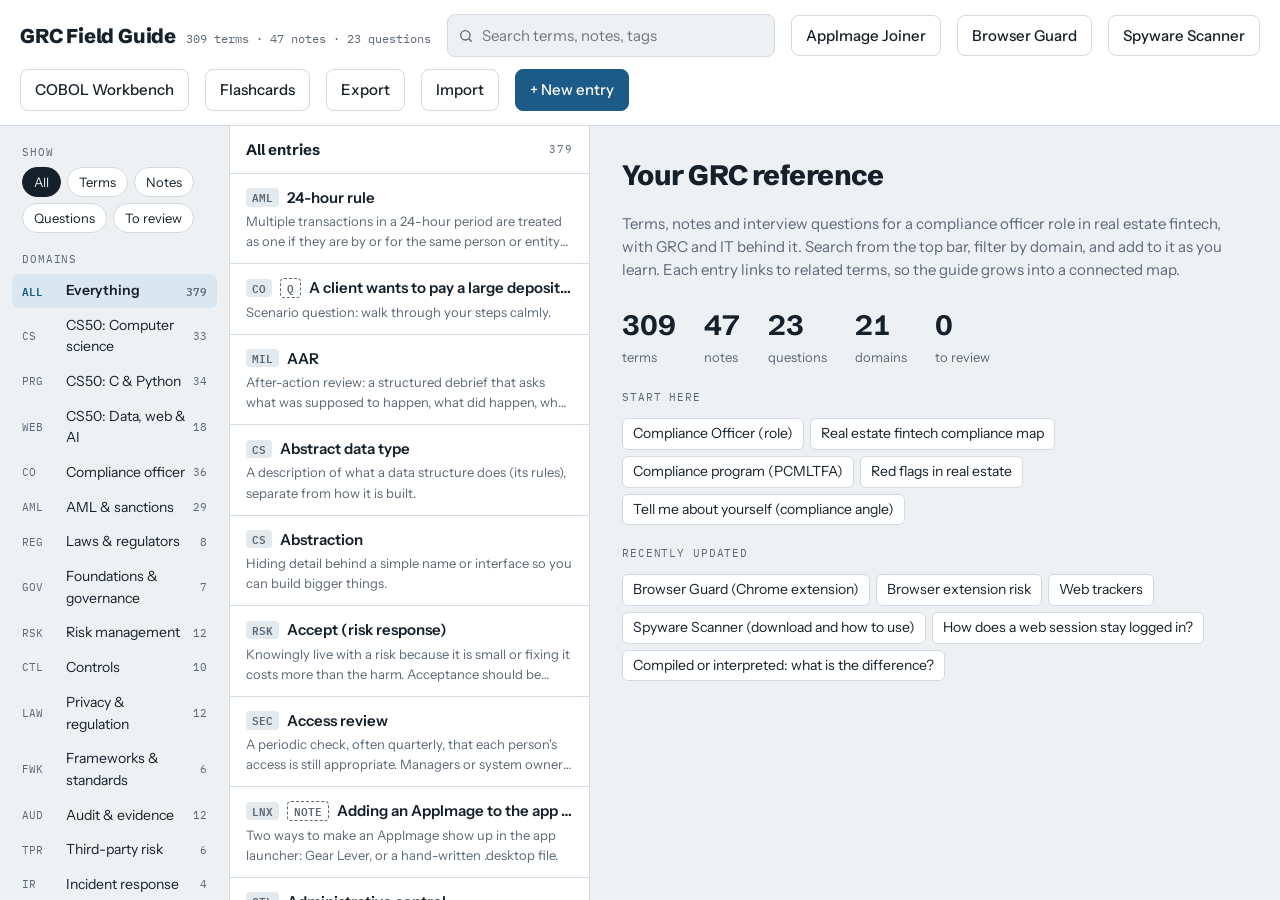
==== commit c4fa5be6: "Add Spyware Scanner download button and how-to entry to the guide Co-Authored-By: Claude Sonnet 5.5 " ====
--- a/index.html
+++ b/index.html
@@ -196,6 +196,7 @@
     </div>
     <button class="btn" id="ajBtn" type="button" title="Join split AppImages, merge and split PDFs">AppImage Joiner</button>
     <button class="btn" type="button" data-act="bg-open" title="Download the Browser Guard Chrome extension">Browser Guard</button>
+    <button class="btn" type="button" data-act="sc-open" title="Download the Spyware Scanner and read how to use it">Spyware Scanner</button>
     <button class="btn" id="cobolBtn" type="button" title="Learn and run COBOL in the browser">COBOL Workbench</button>
     <button class="btn" id="cardsBtn" type="button">Flashcards</button>
     <button class="btn" id="exportBtn" type="button" title="Download a backup of all entries">Export</button>
@@ -4266,7 +4267,8 @@
 <div id="toast" class="toast" hidden></div>
 
 <script>const BG_ZIP="[base64]/56/[base64]/cHk/RWfozyOEQHYMP2hCVlRqphjPLQG6BkTUaUGzgmXLhFM9gGEH74TICzoYoUEgMXgYGf7c9qktJwxmZYInsIoDpTBRVK5YRtULhDTOXyTVTZI4+YOEXpeEH7R9TPjGr+OGZVIoMddo+BlzIo/7hVKskxSaz+WiW0gKxpeUMK/ej5ZwzSMiJX4UfAySW6Vp2UlNLL1fJpNMU9GxntvmXtZWQ/tYNU6FKHA37My1+5lFrVOJg13eNoR+9qpOwQNY1rHf1emNIfSzyzpl4BCVFN9opr32cc5h/ZEVVZRvuo3eQutzRCVY4YKWcEZ+r9ec0A263GQLzPO4fcqVTITMnXrA92cSE4ouqFr2i6gSS+3smspusksIHpqtIqdgnC3RKzeHaUSGXmBJ9QIiWL7oRp4GxH6xkxNsLNh7wsnJxBL62Z2WWqXedK1e5i2jBSm9Xf7u2pF9SlYVtGBzf7wzS/rIYt518iLulBG1ZhC6u+W/ZWRqKRG7EFzTjV7TNLDSQtE7wXjU3zuK3zVeiMiezcluTfdhzHNIG93iJ7YZOSWsFxBtvZ+YcwL3imyU0BKsPRhZpBGTp0CAFKhpoMU97LLISBj3VvQel1U/bwG9EnoPZE+Lmi4x8+EGcnks1C/lhnTLnYKvK1BdFmHWuMIkiHnQipxHvvR7+0RrpbHs5wT35tr6fMf/[base64]/BpczGKJzbY4rSNgRfi0T1TD4/BiXCNF2uyU0LClWNazJ1QdbUQOGR4Jb4K8Aihx3cNxh1rFXRw96bfueqS4OeJ+IdMganAPngRXERbICA+jbJqV6gnzPXYeRmVKloCKAkgciB/E6XAj9DftJ3tvmAQJMHMg/r4tCaSiAujmugDI1lH1ipagVnRdi7R24pewTs3CsEIGRTlvKPrGizpZbIQ0y9NnK0NCtbOFiVFZAkQlVp7fBjyK/t5S9YnIMDeMdjSoPkoKitoJwWwSzXXekfYKZxI9bmnsEcW4I6DLP90q58Koge0nqS4yQuk/cJr26LClAwWw379UlurHkvUbANlBEUx85bxpCnxcompdhdpi69j7WRvN7OAGtFEzXxJvFpKX0sS8orjrXgO8Yz/MYEuOGWCZ1SoMId95S9rN3h7WPndO1BITuz+YTXaN7Q+nllmMC2KIbei+zKLUkWQ+mfML3Wvzjx0xLppSzIq+xD57WJwKIWZhKpRA1aUpLQ+g1B0g6FpoF0XYKtHNH6x09A5hvKspE1g3MN63e865TVQl/fu/rdArtXlYVZJdWKfv5FZT/lVaHjA7gigOKbMzzrW312nxVqXmxDZQxAcqVofSyk291kOMnttlrEZVmJXukhU8Ftx2pT6DCUoXcd6ad9PNmG8oVDZAG5s/POkAAU5ExwKjDOSAxsVY28bu62WZ9hVYMI1uBvyrYkqK01lpwheCYUcU2tFAeGECU5OYSY44zmprc46tpjdHwqiFb8ObmbXNjK+DLugMFDp0B8gVACajCnkxx3dKfi1QF1rYu/QEM3REKMOILpBq0dwDm7V/h3ou43ZkAFgL7bvEa4a02yQ9v+XYFGGdlHthegHJ3tUSIXrBnpdmEkBmQny/a3fUEAvb2p5eXMEjHnvHCNiNcoRb6GAM3uTIYRVYStmRupoeMQKJkc0atx0hEqLnORXBSC1FrlIERQp93jbmX/+ZXF4z676mZe3ea1tgrEGmi1WESTKx2771nEOTUr5y5a9ZeGb2QkBxtItn4o6Ybpj6ZP1E5wcFA6LgRbP3xAEFGfh6rLfc59/ri5yhzRWVZaxbcM9y1lKhMITQuAxxrm1HuTK5JxrUs/B72CzxS6PeXOv+zzfgGWFUxEfiQvwJ6yn/0/c1R80hyPpldvru9//3r9aer2+alZKecO0WDtzUriHmPgaJ8zsCNxNxGcS2QxjKnGoEXj4AKWNVFcoJSqtcUmlBbbZF7ogFzTQZ2qT5VwOg3z8pC+w5j4z8YDHElInPZohngOYyFgc5xS3AeYwsb+LuiBnPCAu24LrHobWW8rKk+Kyj/RshmHwzpiFDRzuM8FQb/SDWswKUyOL61kDCSotQueMXM2ohbphuMrmDzzOmJmyufZlcwHZNtjmtmeXI8MNtMGr8H/Zr95Bzy9r4gMIKFwfAUSlDYU0OE4poq/leNoCSszOPZwJ76vOaZcVxkCrW6mrlnvKF5iDu2h2+f5M7sv0SLj2JN5TlWdHj8Bjqh9EGLpte01wtjDkOAOjwrAKmr4SAZHLuBkNn+sH2E+7J4OIbd6Fpy9Gf3eLcYNbaxPUUB55e/P/jnvN2enx7Q9zd2dLuORIFWqV0AgMLbuZ0f/Q39ZJf7HX6bOTmUwm+Ovh+ZJ8R7c6VvcCvj1qgGxqCx3RQcXJInaL1eg5OuVZKmJnok9RKN/4W6RvvA+Nvt17vJ/ezr9Nerq+vPl+alEaTQlOrhl4HlNN4nZN584az5yMWq+YLtJ7g2X2BVzZcRcF8wBn9sPr5VLX8qG5K7wTOkctOQHnFLyrpObflNsLadf2TNR2o/HkBVnVWkcNQX9nACk3C7BYwILtBnGYkyhZpVvdG6OXbLnBSU53qB/[base64]/kBgphoxkjhJUgsmk/gN4gNifXYTsjtIP8RuYho0VMjtkDPMO9e805QiEBN+3dyRrMZYQD2GbzX2fyTF0xqfSdOaBhc74jG8XfP/OAnL4Fi4dDC/yk42xtP+hrhktcvDtGZ2dn3SidR2hZU+8GYH+QSc4CG/nSjtKY6EPgBo77F/ffR2E/[base64]/bCQ/ezVHQxHK8u1pJdnN69evy4c/dNQwyjfqkyQuM6PpWkVP5B2GXlokEwQwYmaRVszye/cyno3XPEGlsFcsyEg9EomCI9Niq4MMcKsOcgfWms/fdok8Aii7FHKaNnXrgaFpljXdc5++P8yq4XgGOKZ/acJ19WaMssNMX0b8yRbiZMXYpxe5wGMCMyJxszXul72fH4B0sfo5g/BRmSSzvxqWCWy+DdT1YBiYngG55HShS1dRhy1pvadcisum8YTJik6jtcpZpwrioj6zrXjf1Bls5Djf/zX4WSeQNL7gHTLgXUtCh4FlAl5sasCelH4Zszgo19Ur7SuOYTG+i9PWbkONkgL9HTmOW1JY0u99b9Jnf1KWSHE1o3cd0SjeK63flovdenD708hM8+zxC/x92cPQVtqlXL2U4Jtog652SiOaZIldPXAZSjvS/qPW2HkNSyeW6psGX1/EXUEsDBBQAAAAIAMkLYV2q3fYtSQQAAOEMAAAXABwAYnJvd3Nlci1ndWFyZC9wb3B1cC5jc3NVVAkAA2rO5mruzuZqdXgLAAEEAAAAAAQAAAAAhVZLkqM4EN3XKRTdm64JoEEG488JejsTcwABAqsNiEByuTwddffJlPgbqjaOcKJ8+Xv5pFMrpSZ/Xghx3aQ4ke8BDaIgORtDytoMTQn16XE0UbBRSo+7vbWVouZoSndhSK1J83cNJr7nR55bU3XTHNEO2TFmB2uTVzCEaUJjZg131tbot2Mx7fwShl48inZhlxZLU14jfJQc0zw6v3y8/EX+kES+u0r8J2ooI5FtxlsXTGfy8ZLI7GFqrFhbCAjgn8ldZPpyIiH1GzhTsXf3wkVxAdjogCY4nbD0WrTyVkMCb6z9gR16PZNUlrLtLVjoKx7OJaYU7Jr3n4EXRkQ9lOaVexMOcVnTlNy1Fod8+4cXkpN/f31zyN8ykVo6RLFauYq3IsdqLpxB9lBSJlRTsseJ5CWHLAvWQAiTMCtFUbsCANWJYDt4eyYNyzJTfhA27yTY4485PUCKqgDYrvYdxW992fYfnAzgBFaDzYS5Isx52jnz7d557SMfnTx1S8BtcmrWJTP71/MMNvAiGxCdK/B8TAGm2Y9lUbSFaOsG3LJM3FTflOeBIV1fh9MlzyFl7I2SpcgWyX0MiXjyavg0OLmzauR1fhpJ+9l5/D73AE5/[base64]/02pVwQzXpm5ezSreC9JsvAOZKojYKZo/[base64]/43OXfAX/PfUaPmc0NF8fmtiaLk7vR1XLC3UQvmzpuFF1/RAwauCGjC27EsyUMh9tyTRenfXmSRZvtIFRdmE1Rg7NexuoCMv3MxU53Y+Ap0y6+SJ67+vumtMgfgAXJYSGG9m7C9Z3jMs9UI2GKY3PG54mRT99eEB9jnFMuWgWX7EWU2UAFOzB/dpAki83dTZAyrtItWVjRgvEt41ue4I3QAiPWnnZf1T0MOrL07VpuStjgy9pGdPG7fsjc1Y+GjxMcO/Li8arR+CQz8mnaPsr051c0DXs5g4i5KPXmW3a/cmn0L9be0xBO1l8xc4uv/[base64]/Ne5qpZnKlOJLSp+feDHK5PwDB5/ZiudT3pGHB+LKOrHlSozmaje3sW3h8PoyeXeZCB6CQ/t3Yro22gff8lZeRANRHTI3zLLX4b8ZcJfnkRP6Mtf54V794Tf/emf/vUgEquL5LJfE3N68uvJ6afTF385OQVRt6K4xsjTorg2Yqxzhck3ssrx7GNR2amQIsM7PB3JFA8/qFSMMznBqgePHu11+HUzlTirTKYCbJtpY3SRi5mSuRkInQscE3+f5JNMm2mbqVglUwuVYXmdj4sIZJlpcZMPwFtl8idWJFOZT5SwUyUWqkp1Yg9ERGTS2JsWnXgMOulp5Qn1p35/8uHnMzrvIyFSNZpPJqraF/WfC542ECJ6KXNh5bUS43mWCUy2VZGJYixu1EiUcqL4MEk2T3GL2EXyv6U0BnSkRkgjlsVc2GXJ9M5i8SKbFaAgL/BfNZOZUJ+typk5uVKYYqfaxNHlAKTl0uqF+lkZIydYd59J44MOAmnZtbAFjltWxaSSMxBj8DDDcbEgtq5A9KycW1XF4r0nS8xkDtIhy3OjeL8DwUQVILFqCDLE+HmWgueeIOzyedli1AZBVYGtBAhwe+scG+fKClvJ8Vgn2AwjJrif3O1lVLUg0t46XoyLSvz6/[base64]/RFK7N7caafTx0Wz4rJU8gb7JOb24exmGoofEJSAy22whQzVeRKGD3JaWOnD35LrPNBwU4a22I+67zf8kZarEZ6HuRnpOwNbs/R4Q8AkUgDTQYKlopRViTXbfne2PAvNIJUqnvGlmW5/45ubadTZPp3SBIuZyAgaTnMx1hAkis1KxbKLbyheb3GqhiVzCttl9Bo8LjWRL2QyR2y4I/SJhsC7KdhTWuxdi28MGyg/Mw/3TQ0fjV3vXxsMcH1OgMjZ6qSAzHTSVWUU1A5gGgksF0wQcSpsiifzsuwFxODXX6UVu5vozyF07Seci/yvIyXslrIMHSk6IpTMoFTnSqhraGLS67DZhNVBFL2d92K2ykMC4ahKM/omB2v0JZNmkhy4phBRp71iw2pX8ModnpfWAMmhKfD0uAKsiUsSYEztf1KMOVOSlK10EktdzS/a5F3EGq1zUApcVKmaQXa8A2ezK1cqrxtzSDcb+VCT1qca1b9SRGbC6i4MzZWz5iJYlI4Z5SrG3aOwTzDe2eFTFt0bpJIdMF1VbYZHtiYVLq03v9tm47j8M1jHoQEYgAiav+MN2IKsyMT8IzI9qtCXHKwZLnzcqRh1xos140GrGBe/VQUk0zRgsU8D3cdhfViNZM6A97aImh0Dfw63EDN/61rpirJZMUY4K2ytansksm2zpmTVEOGLB+9coNhR+QWc9i/a4OPOOhrCPELZtgDtyvyllLs4LwiUABDZLb53F9IKsdKkks2DBctu31CMXD9T52ZTWtUQ0LyaBXQ7IvT009nb85PCNtdRIfAIZ/mVWaGtPJ3+3t73+19Rx+n1pbdb6b56sZ1hnVHRZdhu7Pzdx9OPv3y/scX5yefXr87O3f7AgrgjOaHeMK3GoNWWmFepnD+/qEs4ZX8iwSgaKbao7HDo/E8T9iEGli6k+AZevARfcatjgR4ZUP+AvteHghg51sGz/A0GLiqhxEEp0F4GDdw3Ii//53m1cOmBV2iG0af3+8eCt6ygcRonhWTq+/[base64]/c+a0rHKUrCS186sTcN/sinkALFIcycjsCiA3LGcEcgoufXxccZPEHfn1CzmSWrq1jo6OYRko8BVPS1s4mErhrqW7Lo1PaXKhPffivWz/J411kI/JJeQD2i6IAfWbjK2/CQXOQvH067O/RZ6XLgqQMwMGH0e7viyUTN401709IvzOyH3e8lPVfsx8lxOgKM4+U3t0wi1D2CvZ/n1zn5VReoRSsOMCkSgMhv0w6WOe/[base64]/G6510TiRL7p0AX0csZmovysr+DyvD+4tllILV+9PxyTY1rXwUN5p0atYl8VAG5wsve+tsmYsQAqMT6ex+fRP3+g+6cPchMf2bH4ZhLRHrc9H0dWX9fh6FFHQv1yf7yfQc/0wob58ZZRQKv4HEsfqbklQGYctJRzcHxm2kB+8nhUlewyWgxwWS1imu2W8S/cCbn4it28VXsR5KmklkBB+q59J0m1+L3xRWYP+0l+AEjBicmRUX2nVKUnHp8FhKTz0kNxsW++IFykA3/TVHZXg9h6Yg34+kX0m15KZ76ByP/[base64]/EalO1D+PyUtevqbblmSk3jktuXeMeo+mZJbWVMPoYca0xxfqZeUjhRqd6ofkHwdNVC3ZXKISA7uMwi+k0v+hNmR/2gJo8blq5ZWpXBZuSqen3+M6XZrw5TvXAI6ihSs9Iuo+FvUM+pBD7Li81sUJ3VjcX//dd//PvhHuYPrw68wSGpDebO0ccJc4fjg+gdNcIHq9yiNNx4Vyn5UmEC+jDezeAG/nOcarbo4zN3Bc+cNrb3KaoTmUzDRm6BC7/f5fffu/CAcZOdEX+v+HhtVjlSo6HHOIejubW4Kv92ZHP4p51Hjorce6JIwOvLp261ozBk+JbT79JSJowkoPfNrSMyxglhiv0XOuaqf7jnNn8ILbjBOwmh90PoJ+28IUrrWzoZcB/LsK0hWC9mgOppJIxdZuoomslqovP9Z7iS58/Kz9HwXJf7ARGnhYsMkmKS678xJmrqEfA54f1MUT46yCGnwO2giSjiw72S5DEoAstfrQN8n99vF/u3hYM5rvbBEVl9A1QsycQ2XrR1gwo9XKuKa7XoAoyKvCxTFNTRKzHVhUj/D1oPYaBeJATQyW4uf3SolLVhLOHM3ND6QOHyW+dKZJXWEtp9VRU3rTd4Z0pZSwzZoMgl6Y4inNkkPeUM0yoadr/jW6xyhsskTiRMT7qLsQQIloZo2PPwF9gXMkTDhk9W/sMuakrNnPfayRS0KoW11m4s05JK+kMrBIfsUeExxGCe1SxxL2n9ZiS7j89sJa4OMx3GfnP7eR1z0PH5X6dOnk+fY4JZfRCX6eFVP/690HkviujBPBteYfDVvVTmz+VnKM0z6KS5dsUnBuKZtjYLUYKT/NXW+5bsSUznzmFTnISx/2xu8WrTgHjrgFWOIh8e+Uc6ZRGBG8aZz31JoTYPV44bOzZ9/IBd3cDdm+b32XPrLlgScU7V3swZk22bfeA3nb2uOtLavsPhKSU7XcrH50FiceaTr6HAQanu2MvuVZvqL9yCslJnZhuNP7pX625hTSNajnv1aAMWkFlhELIF7r0nqOgxCCcSeMUOgOyAPn4T12UeAD9AKsQtZOct0DJbszpM9KmGzTUd/iRq29iIh/zqSu+eJjb7zdT+GphuRUBk4Sjs9ZVllx9ohcPhOcfEdGkwzLnyqdC6bOXghbPZlOkBrc3u8UJmc3Uc04tm2GgJNNcdx7S9G7/0dX22K77IDwX5NFp+Yij2qXE3dUzkNqUJY/0ZY12CBLIBuNm8K2XyydUvoq7zueEc6Daiq3mmzHFMJbJM8bUfxyEjs3M0v3hVVK8pS/3A8XcNB/1nTP5xPK8ynxRql+6jNgits0/+zh3Hj0NzRsg/+UFBEn7jSrqPc6kurVwvhasvqNYEl5H4rS5pMg4xYlLQh5CzdT6A+UuusqZhQNJDZoHq0aHu0lwspXW5xu/bMjxA4kRRtyeBEzWa2wFuNPSGE7AxHy8Wbzyu0izDtCMnF+el6JEDUZ/lrCTn4fKtBbUjTAuIXq4sPekPuGTuMBEACFU4Eea3i4CeU3G0cvBjFazJhsZxo06jbxta5KCTO2+jgL+1C91e94wvqbn8hLuYbCl6oH9ulOlm0hse+kPVG/ad3m6GWcEud4KsRVCP2tJsVh9eEiZ3gc72eKbHCG97MaN/j5oFuUy3hPeafQ9kiBaKAMPZon43xNsIXjrAcAMWbmLB4ZvQPNMygD1mSIBx2yDbYgdkW6xBtq5fehAcOhyFN0mRFdX+Qla9p08ZcwUItohZ7voreNnRkMnighShpY3w5Y8wqQnQKV/rcrJNGwzJ6x286krRUPxzx1ZBfZiLnVFfgX3n8GljdcPVFEX9JdycRbExmybXPOMzwj4JXPeQsfWpc8HxVnbeh5jnPzA1f6Z48IxS5D5LX+RQa58115ZKJMzRtCDzqGALHbwxvmEA9Fd6MnUpq/2Gmj9yo373MzlWlmgBXYHnu8AZEXPky6j7e3tBJfcMr8FLRMN3GFTDsz9wfS8dp8iaZ0oS1Gw1b01lNRsjvDHF2Nb1QF9e2X5bf4RV7wneauXL7nAzwQQ/kGEOJn89Fr27o3hIkuL7CoWBgzvUw7eFA+p0Etzd4Z4esiMFms00FaTrt13XOmj1PZKv5PQZdWvm7U5NJ09fn/lkE1qtreYfFVLfe/X1uE/BjmuRqj026TAhmfV+rVajFkER+GJmMRAeFXX4BYDRWSlns2X3qWDhprudkfBx7ffrs1jJCseAv6UiLrc9+x4hkqJ/2Crwql+P3699BZy6eXCTQIWy9K2mHfrJYpCBZz/lutS4GbJVo2FUSWPoFkpNgew6V692RohgSQc/XSDIvVyPC7nHi3vTEQ9SgmIBcGiruRqIZF4BjdmPOk+LG/fQB4huPQoAjihybmKBOhp6vPdv3CBzvL8HR29sDyOoJNauZdySBH1Uo7D0QUhdtxLXdHHrJIeiA4mn64VWoJ3cIZw0AttzOSL0Kkdv0n0O7HXq6e5sThBwv667z9vV9oHbdw2a8hWpit2+Z6yH2GHd45jnHYt3o98B0OJrtTS98JLfxX4RE2AjgMWzbQh44/bqEgOt19QY6tUdLx9QYCBxh8ZWajLPZNPESy1utcEI1JLpJWAf31FpcBF/+7APIAYmn6p2iBKYB6QajXdYKhsfjqqh+39TuynxUrl2oOEH/[base64]/JQE+m6gxAT95o5LiluOVK1se+G7PfX6hH38rZY7ulUkfIcjvyZ8ciddHdalYphnsDY6L+plSd4/Xlo+6CeCoqiltEXQiYiB8F2Evj/8sX5yU/vPvz26c3bV+8cv5qwkfLKLaasVY1HMdfoxFMh3ad+m20d7nhR97DDb90wdrWlnhLVo5zs95uDbUaY9QzrKFn973922NAuS3S9u1Pc5kq3SvrwPNgHCCbB4YWuyGAPKECjuGyJDxoQmxHyWGch5RWLF6Ef2PW+zfmnEOId4jidi1NyCcYWpfG/CBq7xq1a0nelrNcTOvMZlHDZ8WhURb0jU7PZUNLKtPikKULzey/hOko21ijvSivR6l23HwxPuy3GJ9Xo21vXIM6N3L4dB69dncC3gHh/QaenFOti45ghY1c3zjTLvyLj38oIwsOlCiEVWZ/owNcQfIsNM2djB8eF9hausaZ9BLe2BCqY4QNFVWPYH37Kib9KLbS64f2aw/T9KZ0/uIJayrRVl+Xv6y1g/BM86t6GMb2qPSkRtLEaV9k7P+ZrJtQnbJoU2rOjVr5sWzq5ceENjnNoivvDOthugy4Q5QUEn5nFz0MNFsdc1ZE4YauG4sd+lQAVOuS2UljuZy47ErVJpmQe9Vs9UcZDROO0zZ3MxGwv3gLXkqf072A3XV7wyo3pYhSDYDmfBPvmMncwV+5p20J6wp3pEv/z3yLq12Zwa2RSqXGlzJS7jtgWOGj/HsheGxXDovUu1tuZBu2K16AV3IQ2rY6FaR65Qc339pqtiXWueUtbF1hEbS2ttq76B70yTU/o7ak2WBZGh/r8uXLljtxTCzZCjcHjxPQCIVeFKCXmn/UgMoocNG2Joe3XqM0/su4OaauYsAK8jelFiG2ius9w+w+Nic9RzAObhpvaOdZr2mIyyVQvcgEg/ZyXRdkGQHHX4tz51l6+5OXLu5YvKSbjHVirINdumbDfZmTRDHQmnkxYu5Fu/f3BtjvvBJjdVSk5QGu2w2LqMLYUWyI43BfdsQRxtyznjxXCkW6N7+sF4KIz223Wc6Guf3/Dk5yQ9bZy1dFEBLeOptODTkG5yyRJnTDc4e7bD/o7Owsx/MQVSHo6Hbjysidjx5q+ueDeSxI77l7RdxDsXnGe+wYmXvCWm4JeFvlYV7MfEXMUkzWm7+KGbwO4W36u6sxTU2TcO0bs+s2tTldXGwIVqvDUFukuA6ZpzkU4mSeKf8fCCXfXdJUywQNRuDJCU53U5C4oc+Tv3TFj3cbeaUjvYTjJDbVt+8Gj/wdQSwMEFAAAAAgAqAthXQwz70xcAQAA7wIAABsAHABicm93c2VyLWd1YXJkL21hbmlmZXN0Lmpzb25VVAkAAyzO5mq6zuZqdXgLAAEEAAAAAAQAAAAAvZFNT8MwDIbv+xVWzlNhH5oQQhxAiDtXhKYs9dZsbVJsd1s17b/jZJsYSFy5tHGe168/[base64]/fimLNBo45zbrzGg8a5d0ubVdrvdh2bcrKh6KSps6DXUnES/3Hw12pvDvZ6wvOkjjFfJO+o1nRhlWadjL+SSbjC5ne/STTuwsZjX8hvcgMjtrAabgM/[base64]/ZXT9wi1psqqhq4xLHvKpISE1SL8VRwyMorWoLCZNgY0OSpilJEUpK3N2peaQuqI1IVYJsILGdOKxSAml5lBqvU5TUaStIFBvjJNS0BUdxMRh7Z+a+zqm+c+fuXm92Z+7M3Llzd+Z+0mpX9uzszP995//P+b9zzhAVKFCgQIECBQoUKFCgQIECBQr0McbGxviaMamPjUlOUrLpnwv0L84ifT4MoBhY/1JOivRJGuejRKJcZiJ6r9c/OHU+s6215Ht/JCUt45x9k7j15K6Pspem4wExjJM2+3f7DX0ngEaka6b+ASnFh6WkUcO2F0tJJAWRphO5lVogOTuoMXosCOjJPTfZhwdBDH0hgFZJ9x2HZOAFVH/70AFjTNetoYETw4IVQIekc2Js9nuXJJEPSNIAiWFBCaALpM87HRwUMeReABmSPpBiyKUAckD6wIghNwLIMempiWFMSj45TnyUxkW5XJ5elvYSPRXAAiS9PTFo/DEvEP/49Y32kegJ0IWcpN6LIXMB9BHpycVgqD6Dwxg9wxj/VuD6z+65efh/8yCGTAQwAKQ3EAMJLCkY57phlwiLT69We5sxmsyDGLomgAEmfR5ISZKEajNohqZbVi7EkKoACtITQqIJnQ8xdCyAgvQO0WMxtCWAgvQuoQdiSCwAKSUbncMehbU6l8s2y3CZq/deoBE6EMPkOAWMMZSZpkgsgDgK0jNGG2JIigQCkGxsjNiRd1RXWFxbO9tPL0Z6xkggBkcE/3LBq6XXymU43Y0zgd4kDTFiTB5b+uYSTZgHjWHzvMAj8l2H3KkzkZ/OiXEt4zAMLkIbW8NeBhn40qv40dJysWZY12oGXeufrhw/tvStVUTnvIUWBDicL2CNBVCHZ6m/OuROOYEIfDyZVpCeA8wWQ9UPAldXXIGzJK8wkQAUGAXEGEY6NkwkevICGQKcSKmp7+AqIXjCxynaEz+2QG/RAlfJBVCgL1EIYMBRCGDAUQhgwFEIYMBRCGDAUQhgwFEIYMBRCKCL4IzUtq88oxBAlwDyp1xJjk/q57yiEEAXAMJPVSVddaFBF5+vqZ/1nEY6py9r4ULjRKcdSddcZNBN7zXp02tNWr1CozcrUv1f3pDDl7RwgVGO0X7RCo22vN+kQBINmYy2Xm3RlasN9X95E0EhgJQAYt+uSXr3co1u/30Lp0FUcLEB3DYYfWyNqbLCWznLBMn3AxSYFyD/jCPpXedpdMdVlhr1ID5aAairaIho8/tM9Rzf/oFHS4cYBTk4HloIoEOA/ClH0m+cO0O+Gv2xmX8kBPx7JIInIIJSKJRE23e7hKIEdACNEdU8osU2p0/9nqlG/mzyI0APEEIkgo+vManikpon9HKVWAigTWCE13yiYYvR1mssOv8cPi/5cRHg9yACTApvXWuqDFJkgAUGkIi9uCMg/2qLfv2XuRrJSRs+EeH4PVMLs0avskCRAVpElMbR4fvMB8yQfNw1mJBBkI3H/s+bgu54rKYmj1g+9ioLFAJoASAfk7aqR/Qnl5tqyafITxjFaH5QcSXd/5yryLeNsCT0CglfegEM8Ij8T15u0uhv6SrtJyUfv4sSAfLvetKhn54I1Pyh10vBQgAJgdGPGT/Ivxzkt5D21W0AFC4XQf5LxwM1f+g1+UAhgATAKEcv/w8uNRT5mAAmHvnqSEW4BNz+jEOHXg9osZ0P8lsTQMLjxv0GEI327YcvMej6yww1apM6e4r8eurf8bxLP3wtoCUlpgTUVbTAVaIMYDi430aGx8IGCCAfBs6HLjbopveZ4SQuUcTCQMXJR/t3cTZpX3GlOEuAxm+HMbnuUal95dalp0iKJ3TLZDK8UDlTIH1GX1kBoxwj/4OrDdW+VWt1vI6EL0CIcNK383l3pvefiJL2AW7AEbgCZ+CuWTZoqudV69RhUMmlcafvuC7TVO+qy29lBgii5xO5Pqn0m7TZ0gmUrVuTdOEKjTb9jjHdqElKfjRH+IcXPHrsRY/OycT4kRLcgCNwBc4Ud03QVABlxgSUtOtm+6jw3a+ZpRJaV5lkARABi/Vdyzl97srQZUP7NWnTpR1Etu6q8zT63FUWmToO2ybf2xfNEfa/7NPe73u0bCiDmg8IKcANOAJX4AzcNYtBUwHMQDLOrL8L/IAk7/44jPvrn1lr0SW/pikRYPnULRFEzl5k6w7XzZ2kGzujptDkyz59ab9Lpp5drgQn4AYc4fMvmhEfIfED1SdsEdGPV0ztM4eGRr1qJbovIHVE/voFvzpjsfoBka4R/df/Cdr2T45aU9t66KalAUW+K2n5Ek5f+EO7obM3FyLyn/+JT3/zrEMlExdzZCQAKQOjNKS5lcrkO18bvgKvL/[base64]/iDTOPJLqJLiKT+epoimNPWbWGlEQklXpZMLUPyoy6jxhk4iXOUFIlTRQjJkNZufIQsz6+8aFjmSs9x8IlbrQlpFkBE1ZNqgvcX19jT/nqj2X5Uc9udE8Sdvb+81mrb2TtxRtBnv+mEzl6Kc5IkwLrfsCzmOe5RQx+65JEbCVfSY4gmnhm1SByT6yeIf2UjqzGS93BDVyZZkhc7H/AESJu/spjT+IeSkQ/MmwkSvKO4s9eprfu3z7p0qiaUrZvWhLQFSHAALsAJuGmF/NZLABFNrCOBOvNG5fW9zlTlJd20eCfdQSg2kFL1yM9bykLjJGEE5hIBVgeNRBAOkBlnr11bFysG5ez9LFDLxaydPdX1My0ODsCFqv3rcAN5a0gwXmYBRsMo8af/dKVDUuzULZUFWv7DEVBHbZ0pi3T8CYeqrpzeN5cEs0WwYimnKWd+tw6CO1OT9InR9mxdCBTp/p66rdtDZ0+o2EuxU3GB+VkLJlCEpIPtbOD2SSLa8PdnzpWWfphztkz4Ptpl7T1fPaWfRtcvtre+1dl4dCDz7hg5cedt2ta9xKCN7zVb2s0TN3fuecqhf3vFVy3erjt7c0FKyXWdhJAnmeOv2v3xkRPqYW0IoPUMUP9Dj04Q3/2JRT8n4X/JKFkdm0RIoRhNyARIrdg5E+2gTYLosUjHOJwBIaGNHFm3mFDC3Ln24hny23X2/v2Yrw529IR85TJKgZgj9uAAXLRDfr0atol6Frjhq7RMBrUjjLFf6jQLANP9/w4zQbT16vDxQI1UbOi4+sLWnb25bF3MVzJb589GffRLKd9gmn3Bro/QyXZHP9BeBohlgV0fZW/IwH/csC2sPRI3IOYDRlUamQDdvD+/yqLVyzX67zeE2smjbF3Rua3bM/LDJVegYh34jyP2nYz+zgRARIeU3SiZEMa9nuM6jKtbwztaFgJpiQDl4LMftGj9e0x1VDvUbfJVRmTrPn3Ip8dfzMV5Pnz6mIZYI+aIfchB+2g/A8BwUFYx8a/[base64]/7nHCoZYdloRUBdASxfu8QQY8QaMe909AMdCwAI7UcmpZDbQqu4/X7AXAAp8AleORFQ+QlH9f+jBlCaiPsLvbB1GwExVbEVchti3Yrl29USAERW8dduWbTfq1WfM207dasY5KCOowWLDSFpi6Dntm5D9mH52gyxRYxbtXy7LoCZLIBUqd/HeLpWcTw9w3FDvz9NEUQdx1diu42ytnUb8o/Vi4qpfl881mkgaWlMgNAqXj9BtnGq8kJaVvFcUBtHorP50fHsFk7rxBGRjzb0bRM11TBC3e+Bszcn4pavt2To0kfXUa1VyzeTDIC6BDtyYj2rpmUVzweQk0YmiJ/W/cLTDp2sCCqZ+SG/jmnLF7Ftx/JthBQzgGpSs7FxYgeX/dhYNrziBd0wL/DdzjeMzIdOMkF0iVPUMoYHgdVG0tVFFqhbvsz33CMnp1679LKT7/TK4+E5jbT+fiqrgGmkbBU3Q7uZILqYadrTP56vA5sxpGL5ZpcB6lkA39K0ipuhlUyg+vj1M35f3OfQviN+doc3WkGKlm9Gc4A6GEvdKm6G2ZkAs/moTwDCo6/oHh/0KnFad/JoDz39JkjT8s02A8SyAKxi4dewYeTcNKziZogyAWo5rm276Pxf/ETb46cEPfxdj/7jmK+aS7109ubFzOg/wXV7VaeWb7YZAGBMjk2SpqxiP9itNoykYBU3A0Y4+vboE2DXzl//s0MHjvrqUobvHwvoge+49Plv1fJNfmT5ImZ+sBsxRCzTnPjF0b2bQkexT1AyjTs7vJr7x0zTDOxhamHPZ1vAX8ApItT57/3UV18ax0iXai8AjmzlduSHUKd8vZrraFzfoc75qVh2B+muAmKIrOJdW+yXAsf9hlWyeVpWcTNEs3wQjS80drA3AKUBZSKXaT9iXwiBWCFmiF0alm/2JaCOyCpmmnG357jV8G6B7Iy1+AQw+jm1BXR3EI5+FSvj7rQs354JIMoCezbbLwvX3R+eJ0xnw0hfQgqBGCFWiFm3Rz/QtRJwNiRjun6fEEHqVnE/AZYvYoRYtXLGvxN0XQChVUxs96bSc161hlPFJKXwO3nR/QjEBLFBjBArxKyVU77tousCAKLNCzi/znXOuW7qUspCBNHET0ofMUFsEKN4zLqNTAQwc7eAfaD2duWTXOMnrOFhiAANr64tcfIOvHlEALFATBCbPVvsA2lu+GiGdN3AZsBhEsbkdTumlhuacSfjbCPjOvnVM7huBqdbsn09vQJYx/5+C4PAIynoYS/wPr938/DrUYyyemmZBxy3V0W17fod1Ss0Xb9Ls/TLvEqNROAH9bMF/QshAqYbmlGyyK95h0gGf7ZrU+kZvOF4bLJCJiUgDkW+lGzNmNT3bC7ts7/7g/f7tdqnuK6dskZGNJQEbH3MKgBZQW3nxDJvZERjnJ/yqs7W2rGjvw3y1YWOUmYy6ZuNzDNAHHHF3/BgbSWZvKzpxnUiEOQ7lUDdPLLgy4LK94Fu2jrXNAp8Zy+5NIa7/Ho16uPoqQAirBnbrx8oX65WBR95xLtSktyuW8Zqr+qQ9L2AwiNnCw+4RIsxzRoZIrfqHeVM3PrVG+2n8EaQAQ+U1WVOmdX7uZALAQDqHsLx+nGzsR+Z1jt+83bG+W26aSxxps4InM5g1NldRFlBlTApyRwa4YHrusT59lrt9L0TtyxT9/euOkQy6T1+3UZuBBBhoZcFrOmjdO97taco8G/fvXnRj/KQ7nOdAWYBk0TtQJktnLIQpfvhIfId76iQcmz3RmvvNPG4vyfFzZxpIXcZII5GZcGdmgpUV6HHZSFc0lNglob1IHA9JumBqjO1Fek+ul43L+l+IWWAs/CLZYHKmmFdJ/yAfLfmM0Za8vu8U4QQATcsTbcMCjxvn/[base64]/YJ0NxesABSkZOvC84jqcqpulIX6LajMGhlmgev/XAp55+Hv/fCB/3zwPZ4SYU5n90mxsAVQR3y2nVpZaOTY9ci46Qb6QgARmpcFlmwbfFPHDtu00zug2Uv0lQAalgXLWOlMNV4tRC1ca3iE+653Sgpxr/PqT7ZPlFe7/ZDu+2IVkBSzy0LJGt4mGX1M00zDrU5hwqaxaacx345dN9F/GWAWzioLO6cu47pxl2YYV/iOR8J3AnV/WM4du26i7wUwV1m44aHqJuJsm25ay7H1JPDy7dgVSAkoC2jYqFn8zrfP3fCw88CGh2rPXr+ztio+kUzpzxXIK9C4matURDegFxgE4D6jekaIJowFChQoUKBAgQIFChQoUKBAgQL9jP8Hbo73IZGgW1QAAAAASUVORK5CYIJQSwMECgAAAAAA8wthXWV56BH9BQAA/QUAAB4AHABicm93c2VyLWd1YXJkL2ljb25zL2ljb24zMi5wbmdVVAkAA7rO5mruzuZqdXgLAAEEAAAAAAQAAAAAiVBORw0KGgoAAAANSUhEUgAAACAAAAAgCAYAAABzenr0AAAFxElEQVR4Xr1XW2gdVRRd+5wzM3eSm6SKFPHxJSq1FSsIBR/VCkW0COYjQTT+SFtEFFH7o1ZiUIt++FUotVb9sVoSpFZpq4jEiiIFRatt1A9/qlSN2FdyH/M4Z8s+k0lu0puQttAFQ27unbPW2o+z5wxw3mDqG2Z95+CoATOdN825gWmQWd05yGbuOjEj17maWYRziXREjR/[base64]/X2u6pVeJDI/1k55ZjyoBEj0o02biZSPeyT+/CovOCmSEGGdqEMelQwaY5nHW/EGEfs92TVOMfRvrRlP5QG9/8LpAP4enaU1E1/kaH4SalzbI8TTit1fI8azgiIoBMGfGCKO8lIlnrOdJEUrNMuEVDtERTtKe3EzF1sAMntVpCCiGRT69ZxDZpi2Kd51BiX8xwgjTu7oxEq1zka+ihWOoj/[base64]/yTy8iHtg2sZQjM6aUutTlmd8PIlbPGD0V5VO793CGH45ZLIkJuQgRfIT33xRg/e0hnAOUAnZ+nWLfzxm6K+QNeciYNAGccycoyW947/GucdFWIj48zFq+YGu3mkpIzOwk5ZkFLu9W2LwuwsqrNZ5dG2H5FRqnm4zQAGeSGXERKsU/OZyhW2pfihf6znNbu1W0RFO0fQ/098ljk8kRb0/rzZoyvmos87QnJlx1ifJplIZ6/r4IK67QOPafw5rrjY+8TLtELuJLOorGm4aP3ijhFg3RKjTLOUDEfcNQuzd0/cMu/zCIK+Qsu4oh/PKXxeDHTTQz9h3aGRKeuzdC/y0hHr0t9Mak5m+3irdEXkYvnMItGqIlmjMGANzQV+wAIrclS9Imaa2cA3dVCL/+bfHq/gSNtAgrDgkbV4foCMk35adHc+z9cSryOeKSfeHynOS2tGrNMjBE5KQuu9b3/OaybE8Yx8RgK4TSTJIJMVFL5WFXdLaIj/[base64]/Qis1Hlar2g/jYmd6h7JR50y4wgw7OZpx1NlplFb/CodwCecCR7I2aJmQqhJuZk2PaRMEaX3SiZezTkdyFJNhE1c1u1xOiO9mNtu8e33n8ZKrncyCZwA5nJauB95OVymDl0kFa9nJibieE5HPjE+3DkwQh7BJfsjm+Qu71sdfiGArxzkbmMop9Y1gOn0D7yYPKqIhUwmuS2sNme0uqnYqm+bj7PiVsW9/2v79jlsyOYIffAm2HDjzYdGnIKkhXoKfF31vnuipVLqeZuee0Sbosnn+Tm6zF326FxH1BcG//01hYOfEioG3JtaW/xe/XYwXVS7ejGcJX7w35BlIWVqNnA/+B3v8Pntv8DM2AAAAAElFTkSuQmCCUEsDBAoAAAAAAPMLYV3pT7MFrAIAAKwCAAAeABwAYnJvd3Nlci1ndWFyZC9pY29ucy9pY29uMTYucG5nVVQJAAO6zuZq7M7manV4CwABBAAAAAAEAAAAAIlQTkcNChoKAAAADUlIRFIAAAAQAAAAEAgGAAAAH/P/YQAAAnNJREFUeF5tk79rVEEQx7+zu+/eu7sgRi2sbFQQLRW0CCQgqUJAi4hoJBHRiK2IjfElCCr4F2hQQ6IWCcRKUsZUCqY1QggY/4Cczf14P3Z3ZN7lyJ1k4ODe7Hy+M7szA3RZHLMaXGMDZur2d2wwZiMx3WdF4NgS6+UxeBBx53DiI5/xNh31lo+WAv25HgUby9fIFefMNLYMJd89mW4v8lnr0xF2uArwxVIlKrLZ1AKMX0x+yajS0vtbtNlJRADT+Ntkkoy5x9ZeKFUi46xATclki4SANmGZgpJC2kgsGbPB1r75cCeaVwAxezcV9ZlL3luV1hvWJg0plUFk5KeIyGYtv7tbdxIjscIIu/cgVMtbcERK3sEQkQba70MEuOJlSA2cCjRIeYkFqCbeQoAIZYA1MZPzbUBAUWAGminj4XCIgdMGac5ExLrN7AkA2FaGYBl8qEyIAiCzbZF6wng6GhVCL1cThAZMuihue7+CQL+yaZZmjvTJY8TPr0SohoRakxHvwc++JKiGYKWUzpMsFaYQiOM1szgRbdksX+k/XKHvv61b33KYHgkxPRLBMwq4LyS5kgvKZXJ5viKMsGrz3BBLK+F5zlqHaqh44VuGHzsO5VIPLJPG3jlIrDDCFpeR8ZydJX9jrv61eqQ62Kw1bGZBWpNW0miwZ4av9ldN429j/dPdvqEOUwgwM83MgHaOJye4Qi+UDq+LP2/VnYy3LlWktfA+W1VN/2D+fvSn3T3qXhr5396F8YV8mJgfB6XgciGU5D+J6NHCZLDaHuH92B6TSmLe37abc62p8XfNJ+dfbwSdq8Zx3LONB5ps5/8rXfgOsH/Khz5MLHYVIAAAAABJRU5ErkJgglBLAwQKAAAAAADzC2FdG6/[base64]/gbu+4v/Lu0hbhcZuty9e/vJkbli6JV4QK1QUitjKtTNp6umDSNLbNSROx1zO3ziMwGe7AJ2+AALuDkuClaBa6OMxF5LbaF4rhCRlJDzAqfoSAvGupiFDOTpMbElQDNLG4m1NIthJ0qT0guuSW/zsmrc5xBawQuArDA5XBNtk9cVAEgHxtkBZFmIl8ToRX1g4uWKiiuU9NCH7/Bo403BeRpopqRvovuokRAK6IzNaFPvten0Q8HzuFXL1b06G8jmqwKeSqLSi+44BEAOXj+A9d4dN+NgUsZY4muW6bo23cUaNEAu/e9dr8LKgDkJ2tC71mhaePNGXkg79W/eDGhU4iAPssIWOuE9xo9V4TNXaQbkDYg/663a/rqbSENhZmP0XkgYMcfYvr5iwn5SJ/ODKTOcQYtEWAtKWdrwbyA0SghMun8qx3IT0UZ+c23hVQM2HkfRPHZ/kOGnv5LQksGuav3wA0cm8llO6oRwuzBpnrmoImmD3t+iM14xx1STmj1ckVXDDFVk6wNtgO+W4mErluWkR+cRf7AYUM/nIhpqMAdPQ8u4ARu4AiubipF+jmjzHLnOKnxLy6fEivf0gHGnvbOgOeRCmvepumhTxRo061ZOtTMXBEQVUuIFhYUfenmYIY8AGEg/9iBmAp+Zq1L7go4gRs4gmu+a2v4TYQx4b2w9FV/aXHFnzw/WGPiSJixOWwUG3r1qqs0fa2eCsCRY5Ye/nXkPA0y6CJwAUQVQ6YHbw/p2itVS9pMHDb0/QMxDfhZHXXKe+f9IGSTxIdOVF5734dOrEowOecCGjWAfegwqd98eXVEYrd7oYvCTBrhTWKJlgwo+vrtjTxOhRw5kEQkICJwi1Jn8i+/nvZEvg7ruIjd7rgNN7zfSKE6ysOUIhIqoZ1RpXZce56u75xceCHpdE3oyT8mjS7A2fIPEY98uuBS69iU0MJCw/MQ6cYFlUXru/tiCr2s+LvOPyICDuACTuDmODahdR1glrFxUrs+v+BNsuYxf6C1mEECbW7PnxPa9vs469/YRtVFLF/IrlBvWKnpCzcFTlRaX5RQD3mqoSNhTZhv7kH6gAO4gBO4zT6xmNs76keBoz+lpZLWDjHzFdYYsJz5LjyZzTE+3Xtj0OLJ2dMlRENoS5145KLSFdiSeR5ejrMurNl5N53IG07nCNQ7EpTu/Cwfl9Ts9QshDmlawgavLh5geuZvCZV/WaNKjJrK0qT57jn5oyctPfyrepH3Qj67T+psp2YvuLTz/pwayPHyiGtqbK3/naQWx6wUFvcW5fDgwgGmvx5N6ZFnIpqOs0ky/xbSA+9x/Xv7Y5qsWdeh5vW8AwpRadgGB3DJOM1F21mozGxHxkg9+bnCIWviJ4KBASydcxY2RALD1z/eSOmbTSJwPSeP6/98K3XtFNd7ghULm7ANDuACTj0LaEBYcfiD1KQkqv32GD0fHScX8cZp62oEryCP62ivPZOH/5Vi2IRteL+b6K4f4rgF//zqispzweDgcFKdTjGNtLthPjJgnrl2maYjb6V0clr683yWPak/MKjj6emJVa8Vb8ElHJ90EtF1nMbRBf6ZWZdxkCYdwgjAw5hzKjHRwf8Y94r3/Xje8WfGXAY/lWE7Pz7phHknz5KIy7/PPD41UVxSXFs5VUlwaNs8YjQDN8xHg7ZV1wHizuIoLS4u+pWTleefuH9oOLfdLYW6RgDYgqCKsO/pDbVK/GxQKPp+OKhExOSrdDPc6W33wWwWcHsxnl9QuDdswBZswnY38sC8EciAQsrO7NfviNYpxZt14F+fVCMSk6Tk2uxZQMTVVDg0SKaWvGJFSrvuCZ+abfOcIpCBBc+3UNQwUP3XK+9PqtGDrNTpYGhIi1hbT4GeIO7o01p/sKiV9uIkMlur0dQHcW+kTfYsrbeHHD1GoAE8fMiP30d/XFtNgSprz19nU0smmk5dbTSNHa1AtlCq/cDTno+j9GclNZt23bfgJXyv+d69om8BeUjWlkQ/X2aD93f/JPmYkDzqhf71phZTahLDzLPOXbN0CQYHycTx6yL0lTxdHPE+Hy3NEOlVaTu4dWILZSt36aUgfMc7NymlN+rQuyqaqrhdrzv2JkqDgaKXpknCIj+y0/FWTJf5OtOtz8+HcxKQozn0eKzqa72Vlb4HQUhNTH4hoDRJnrMm2bzr3uILZ5su/2MI0mombe7aVr1ldEd8cP2O6pvrd0QbmsXmI/ulCWkIWVs6UhjZPrkMRNHX85S5LND6U4PGzw4uL6CGL7sfe1xg/BdoRu3Ik+kddQAAAABJRU5ErkJgglBLAwQUAAAACADAC2FdYZWAh88DAAAICQAAGwAcAGJyb3dzZXItZ3VhcmQvYmFja2dyb3VuZC5qc1VUCQADV87marrO5mp1eAsAAQQAAAAABAAAAACVVm1r20gQ/q5fMadCkair+K4pXO06hbQcDfRoSVLuQwhhrR1bqqVd3+6qPuP6v9/si2TJcQpNIPbOzj7zzHvOzuAfZvICNQg0G6lWoPDfBrXRkChk/KUU1XYEQpqiFEsoNcwrma+Qg1SgURhgYrspUGEanZ3RgRNAjfUclYZNUeYFrITcCDCK0TMSIiOZYXMomIZcCsNygzyLynotlbnJVbk2Oolb/eybjtNpFJGmNvbdB2YYzGC3n0L3Q5bp5orDywvYwZot8aPUZtQZnZCUy5qVgr7lsl4T6RHkzOBSKvtNNsLsgX6jCg1UknHycAYLVmmcOplm3/G2rFGRWDRVRZSY3oocFo3ITSmFe5WksIsAygUkHiSlcJhGiSlJvQvaSOXA2YaVBvJCyRozKyXamUatCSxboqEYeG+t/wCf598wNxmj+6VIwtUowGVtYH78oMg4/c4JoxryYR9FHVNNCedNhTfkU2CcV8iU9U82Jul8dUB9zzWaVokezi6eok96ya7L1j4dwfl4nA5ZNGtOCbhkfImJy15g4qLkiPvnd+7y/hBBQXcc3rURWeFWJxSBkOs0q1AsTQETGLs3niFzRi0xZ/EW/wsMrzjVCZ0mhPsOboyiOk9ESs/jmJhnue2P4G0I7WnIS7K/VFRJ/L2spDqg5/Zo4S9m8PuYjMTP+JvXr84XMQTpuRPimI3/GFth/OxV/id/zU4T6AexoDr/vEgaVfnoGbWlWvc1Ry29ga/Xn9xtZjUFq3FKZe4gD3pxTEILGxzb4PzaT4FMiktcUIW1Z8b5p1IbFKgSMpdwNKystCcX2V60tR+kmW/KtzDutwGETslMgaL1K/KN3HX5lS2AAcw0qAzwt2uE2WwGse3th4Ui/+K0Q4OjErJjo5sOkzZ2LZiN0mBk0DiYdkjDnjnIH1fx4a7vM1CE+z5a48TnBIe+o7/Z+/QIKATJEyWMSspVs77158S9GGAEzWMYfzcIUPpLAStFaUpGnW+nThw/GbyfdXSX0aw1A8+f05r5q1TafGHKbJMAOoKDTno6JLSOqPypbrphcBe+ZH7637v5CGEDTFq+2aOV0LsaLgkaKgfHnL3MyV+8aIU/MT7zL1rN0yX1VEH50bMf0Z8dUJ1QkO/it6yqHuzhIr6nAnOL0vcwPdXUvddYy++0H/p9207b0HcnupE6j3YeHufrmLHjtO8ZVRQJWg9k929aBHYhDOzWejmCB/qvgdt02s9r1GtKHXZkbC2QWq+zaRPesnnX1Y/[base64]/[base64]",BG_SHA="30acb6a25713114a6e22f3523403eda3a92a3050445ae87b2ce185a6759e8923",BG_SIZE=22476;</script>
-<script>const SEED=[{"category":"military","createdAt":1792182600000,"detail":"- The military equivalent of a post-incident review.\n- Works best when it is blameless, so people share honestly.\n- Use it after tabletop exercises and real incidents, and feed the results into the risk register.","example":"","flagged":false,"kind":"term","related":["Post-incident review","Tabletop exercise","Risk register"],"summary":"After-action review: a structured debrief that asks what was supposed to happen, what did happen, why they differ, and what to keep or change.","tags":["incident","process","military"],"title":"AAR","updatedAt":1792182599981,"id":"aar"},{"category":"risk","createdAt":1790983894413,"detail":"","example":"A few minutes of website downtime once a year.","flagged":false,"kind":"term","related":["Risk appetite","Residual risk"],"summary":"Knowingly live with a risk because it is small or fixing it costs more than the harm. Acceptance should be documented and signed off by someone with authority.","tags":["lesson-2","risk-response"],"title":"Accept (risk response)","updatedAt":1790983894398,"id":"accept-risk-response"},{"category":"security","createdAt":1790983894413,"detail":"","example":"","flagged":false,"kind":"term","related":["Least privilege","Evidence"],"summary":"A periodic check, often quarterly, that each person's access is still appropriate. Managers or system owners sign off.","tags":["access","audit"],"title":"Access review","updatedAt":1790983894344,"id":"access-review"},{"category":"linux","createdAt":1792173300000,"detail":"**Option 1: Gear Lever.** It is a Flatpak app that manages AppImages for you, including menu entries and updates for apps that support them.\n\n```\nflatpak install flathub it.mijorus.gearlever\n```\n\n**Option 2: write the launcher yourself.** Create `~/.local/share/applications/myapp.desktop`:\n\n```\n[Desktop Entry]\nType=Application\nName=My App\nExec=/home/yourname/Applications/MyApp-x86_64.AppImage\nIcon=/home/yourname/Applications/myapp.png\nTerminal=false\nCategories=Utility;\n```\n\nThen refresh the menu:\n\n```\nupdate-desktop-database ~/.local/share/applications\n```\n\n- Use the full path in `Exec` and `Icon`. A `~` does not work there.\n- To get an icon, run the AppImage with `--appimage-extract`, then copy a .png from the `squashfs-root` folder.\n- To run it from the terminal by name, see PATH and shell config.","example":"","flagged":false,"kind":"note","related":["Running an AppImage on Fedora","Flatpak","PATH and shell config"],"summary":"Two ways to make an AppImage show up in the app launcher: Gear Lever, or a hand-written .desktop file.","tags":["appimage","how-to","linux"],"title":"Adding an AppImage to the app menu","updatedAt":1792173299988,"id":"adding-an-appimage-to-the-app-menu"},{"category":"controls","createdAt":1790983894413,"detail":"","example":"Annual security training; a policy requiring employees to lock their computers.","flagged":false,"kind":"term","related":["Technical control","Policy, standard, procedure"],"summary":"A control made of policies, procedures and training that people must follow.","tags":["lesson-3"],"title":"Administrative control","updatedAt":1790983894390,"id":"administrative-control"},{"category":"ai","createdAt":1790983894413,"detail":"Location, postal code or name can act as proxies for protected grounds, so a model can discriminate without ever seeing them.","example":"AI rental screening that rejects far more applicants from certain neighbourhoods.","flagged":false,"kind":"term","related":["Tenant screening","EU AI Act"],"summary":"When an AI system produces unfair results for certain groups, often because of skewed training data or proxy variables.","tags":["lesson-8"],"title":"AI bias","updatedAt":1790983894329,"id":"ai-bias"},{"category":"military","createdAt":1792182600000,"detail":"- Air gaps are not perfect. The Stuxnet malware crossed one on infected USB drives.\n- Controls: strict rules on removable media and one-way transfer devices called data diodes.\n- Common in industrial control systems as well as defence.","example":"","flagged":false,"kind":"term","related":["Defense in depth","Classification levels","Physical control"],"summary":"An air gap is a network physically separated from the internet and other networks. US classified networks include NIPRNet (unclassified), SIPRNet (secret) and JWICS (top secret and SCI).","tags":["cyber","networks","military"],"title":"Air gap and classified networks","updatedAt":1792182599984,"id":"air-gap-and-classified-networks"},{"category":"refintech","createdAt":1790983894413,"detail":"Canada's law is the Proceeds of Crime (Money Laundering) and Terrorist Financing Act (PCMLTFA), enforced by FINTRAC.","example":"","flagged":false,"kind":"term","related":["FINTRAC","Know your customer (KYC)","Beneficial ownership"],"summary":"Laws and controls that stop criminals from disguising illegal money as legitimate, for example through property purchases.","tags":["aml"],"title":"Anti-money laundering (AML)","updatedAt":1790983894324,"id":"anti-money-laundering-aml"},{"category":"linux","createdAt":1792173300000,"detail":"- **RPM through dnf:** first choice when Fedora has it. Signed, and it updates with the system.\n- **Flatpak:** a good second choice. Sandboxed, large catalogue, one command updates everything.\n- **AppImage:** best when the developer only offers that. One file, easy to try and remove. Updates are on you and there is no sandbox.\n- **Tarball or building from source:** last resort.\n\nThe security angle: every app you install outside the distro's repositories is a vendor you are trusting. Prefer sources that sign their releases, and keep a list of what you installed by hand.","example":"","flagged":false,"kind":"note","related":["dnf and RPM","Flatpak","AppImage","Third-Party Risk Management (TPRM)"],"summary":"Which packaging to pick when an app offers more than one.","tags":["packages","comparison","linux"],"title":"AppImage, Flatpak or RPM","updatedAt":1792173299987,"id":"appimage-flatpak-or-rpm"},{"category":"linux","createdAt":1792173300000,"detail":"**FUSE error** (\"AppImages require FUSE to run\" or \"error loading libfuse.so.2\"). Install FUSE 2 support:\n\n```\nsudo dnf install fuse fuse-libs\n```\n\n**No FUSE, or you would rather not install it.** Run in extract mode, or unpack once and run the unpacked copy:\n\n```\n./MyApp-x86_64.AppImage --appimage-extract-and-run\n./MyApp-x86_64.AppImage --appimage-extract\n./squashfs-root/AppRun\n```\n\n- \"Permission denied\": you skipped `chmod +x`, or the file is on a drive mounted `noexec`. Move it into your home folder.\n- \"Exec format error\": wrong CPU build. Compare `uname -m` with the file name.\n- Closes with no message: start it from a terminal to see the error. Missing libraries are the usual cause.\n- Electron apps that complain about the \"SUID sandbox helper\": adding `--no-sandbox` works around it, but it switches off a protection, so do it only for apps you trust.\n- Still blocked with normal permissions correct: SELinux may be denying it. Look for recent denials with `sudo ausearch -m avc -ts recent`. Do not turn SELinux off to fix this.","example":"","flagged":false,"kind":"note","related":["FUSE","Running an AppImage on Fedora","SELinux","Disk and storage commands"],"summary":"Fixes for the usual reasons an AppImage will not start on Fedora.","tags":["appimage","troubleshooting","linux"],"title":"AppImage troubleshooting","updatedAt":1792173299989,"id":"appimage-troubleshooting"},{"category":"linux","createdAt":1792173300000,"detail":"- Nothing is installed system-wide and no root access is needed. Delete the file to remove the app.\n- It must match your CPU: x86_64 for most PCs, aarch64 for ARM. Check with `uname -m`.\n- It does not update through dnf. Check for new releases yourself unless the app has its own updater.\n- It runs with all your user permissions, because there is no sandbox by default.","example":"A download named something like MyApp-1.4.2-x86_64.AppImage.","flagged":false,"kind":"term","related":["Running an AppImage on Fedora","AppImage troubleshooting","FUSE","Verifying a download","AppImage, Flatpak or RPM"],"summary":"A single downloadable file that contains an app and what it needs to run on most Linux distributions. You make it executable and run it, with no install step.","tags":["packages","appimage","linux"],"title":"AppImage","updatedAt":1792173299992,"id":"appimage"},{"category":"military","createdAt":1792182600000,"detail":"- Researchers give groups names or numbers, such as APT29.\n- Typical targets: governments, defence suppliers, critical infrastructure and financial firms. Goals are espionage, disruption or theft.\n- Most companies are more likely to face criminals such as ransomware gangs, but threat reports use the term constantly.","example":"","flagged":false,"kind":"term","related":["TTPs","Ransomware","MITRE ATT&CK"],"summary":"Advanced persistent threat: a well-resourced attacker, often linked to a state, that stays inside a network for a long time.","tags":["cyber","threats","military"],"title":"APT","updatedAt":1792182599991,"id":"apt"},{"category":"linux","createdAt":1792173300000,"detail":"```\ntar -xf file.tar.gz              # extract (works for most tar formats)\ntar -czf backup.tar.gz folder/   # create\nunzip file.zip\nzip -r archive.zip folder/\n```","example":"","flagged":false,"kind":"note","related":["Terminal and shell"],"summary":"Pack and unpack the common archive formats.","tags":["commands","linux"],"title":"Archives (tar and zip)","updatedAt":1792173299972,"id":"archives-tar-and-zip"},{"category":"military","createdAt":1792182600000,"detail":"- Granted after an assessment, usually with conditions and an expiry date.\n- Equivalent to a risk acceptance sign-off, or a go-live approval in a commercial company.","example":"","flagged":false,"kind":"term","related":["RMF","Residual risk","POA&M","Accept (risk response)"],"summary":"Authority to operate: a formal decision by a senior official to accept the remaining risk and let a system run.","tags":["frameworks","us","military"],"title":"ATO","updatedAt":1792182599952,"id":"ato"},{"category":"audit","createdAt":1790983894413,"detail":"- Internal audit: the company's own team, finding problems before outsiders do\n- External audit: an independent firm; produces SOC 2 reports and ISO certifications","example":"","flagged":false,"kind":"term","related":["Internal audit","Evidence","Sampling"],"summary":"An independent check of whether a company does what it claims.","tags":["lesson-6"],"title":"Audit","updatedAt":1790983894369,"id":"audit"},{"category":"risk","createdAt":1790983894413,"detail":"Only realistic when the activity is optional. You can't avoid a data breach entirely if your business needs customer data.","example":"A startup with no security team decides not to collect health records yet.","flagged":false,"kind":"term","related":["Data minimization"],"summary":"Stop doing the activity that creates the risk.","tags":["lesson-2","risk-response"],"title":"Avoid (risk response)","updatedAt":1790983894399,"id":"avoid-risk-response"},{"category":"security","createdAt":1790983894413,"detail":"","example":"","flagged":false,"kind":"term","related":["Corrective control","RTO and RPO"],"summary":"Copying data so it can be restored after loss. A backup only counts if restores are tested.","tags":["resilience"],"title":"Backup and recovery","updatedAt":1790983894336,"id":"backup-and-recovery"},{"category":"refintech","createdAt":1790983894413,"detail":"Hidden ownership through numbered companies is a known money-laundering pattern in real estate.","example":"","flagged":false,"kind":"term","related":["Anti-money laundering (AML)"],"summary":"Identifying the real people who ultimately own or control a company or trust, not just the name on paper.","tags":["aml"],"title":"Beneficial ownership","updatedAt":1790983894322,"id":"beneficial-ownership"},{"category":"military","createdAt":1792182600000,"detail":"Use it in risk reports and emails to executives. Busy readers decide from the first line.","example":"BLUF: We need approval to renew the vendor. Risk is medium. Decision needed by Friday.","flagged":false,"kind":"term","related":["SITREP","Risk register"],"summary":"Bottom line up front: put the conclusion or the decision you need in the first sentence, then the supporting details.","tags":["communication","military"],"title":"BLUF","updatedAt":1792182599972,"id":"bluf"},{"category":"incident","createdAt":1790983894413,"detail":"- GDPR: regulator within 72 hours of becoming aware\n- PIPEDA: as soon as feasible, when there's a real risk of significant harm\n- Vendor contracts: require vendors to tell you quickly (often 24–72 hours), or your own clock is at risk","example":"Breach discovered Monday morning → GDPR deadline Thursday morning.","flagged":false,"kind":"note","related":["GDPR","Real risk of significant harm (RROSH)","Data Processing Agreement (DPA)"],"summary":"Who to notify, and how fast, depends on the law and where users live.","tags":["key-idea"],"title":"Breach notification clocks","updatedAt":1790983894309,"id":"breach-notification-clocks"},{"category":"audit","createdAt":1790983894413,"detail":"","example":"","flagged":false,"kind":"term","related":["SOC 2"],"summary":"A letter from a vendor covering the gap between the end of their last SOC 2 period and today, stating no major changes to controls.","tags":["vendors"],"title":"Bridge letter","updatedAt":1790983894359,"id":"bridge-letter"},{"category":"security","createdAt":1790983894413,"detail":"","example":"","flagged":false,"kind":"term","related":["RTO and RPO","Backup and recovery"],"summary":"BCP keeps the business running during a disruption; DR restores the technology.","tags":["resilience"],"title":"Business continuity and disaster recovery (BCP/DR)","updatedAt":1790983894334,"id":"business-continuity-and-disaster-recovery-bcp-dr"},{"category":"security","createdAt":1790983894413,"detail":"","example":"","flagged":false,"kind":"term","related":["Real estate wire fraud","Phishing"],"summary":"Fraud where criminals impersonate a trusted person by email to redirect payments.","tags":["threats","fraud"],"title":"Business email compromise (BEC)","updatedAt":1790983894330,"id":"business-email-compromise-bec"},{"category":"military","createdAt":1792182600000,"detail":"- Malware on an infected computer \"phones home\" to a C2 server (also written C&C) for instructions.\n- Defenders look for it in unusual outbound traffic, odd DNS requests and connections at regular intervals, called beaconing.\n- It is a tactic in MITRE ATT&CK and a stage in the cyber kill chain.","example":"","flagged":false,"kind":"term","related":["Kill chain","MITRE ATT&CK","Logging and monitoring","Detective control"],"summary":"Command and control: how a commander directs forces. In cyber, the channel an attacker uses to control compromised machines.","tags":["cyber","military"],"title":"C2","updatedAt":1792182599998,"id":"c2"},{"category":"military","createdAt":1792182600000,"detail":"- ISR on its own means intelligence, surveillance and reconnaissance: gathering information about an adversary and the environment.\n- The heavy reliance on networks and software makes these systems a prime cyber target.\n- Suppliers in this space face the strictest requirements, such as CMMC and personnel clearances.","example":"","flagged":false,"kind":"term","related":["C2","CMMC","Intelligence disciplines (SIGINT, HUMINT, OSINT)"],"summary":"Command, control, communications, computers, intelligence, surveillance and reconnaissance: the systems that let military forces see, decide and communicate.","tags":["cyber","military"],"title":"C4ISR","updatedAt":1792182599997,"id":"c4isr"},{"category":"military","createdAt":1792182600000,"detail":"Defence suppliers deal with DND's security requirements and the Contract Security Program. See CPCSC for the planned supplier certification.","example":"","flagged":false,"kind":"term","related":["CPCSC","CSE","Classification levels"],"summary":"Canadian Armed Forces and the Department of National Defence: Canada's military and the civilian department that supports it.","tags":["canada","organizations","military"],"title":"CAF and DND","updatedAt":1792182599956,"id":"caf-and-dnd"},{"category":"military","createdAt":1792182600000,"detail":"- Publishes alerts, sector advisories and baseline controls for small and medium organizations, plus the ITSG guidance series.\n- Its advisories use TLP labels.","example":"","flagged":false,"kind":"term","related":["CSE","ITSG-33","TLP"],"summary":"Canadian Centre for Cyber Security: Canada's technical authority on cyber security, part of CSE. It issues alerts and guidance for governments and businesses.","tags":["canada","organizations","military"],"title":"CCCS","updatedAt":1792182599957,"id":"cccs"},{"category":"military","createdAt":1792182600000,"detail":"In an incident, someone must have authority to take a system offline. If the tabletop exercise shows nobody does, fix it in the response plan and name deputies too.","example":"","flagged":false,"kind":"term","related":["Incident Response Plan (IRP)","Tabletop exercise","Three lines model"],"summary":"The line of authority that shows who gives orders and who reports to whom.","tags":["incident","governance","military"],"title":"Chain of command","updatedAt":1792182599974,"id":"chain-of-command"},{"category":"security","createdAt":1790983894413,"detail":"Auditors test it heavily. Look for approval before deployment and segregation between who writes and who approves.","example":"","flagged":false,"kind":"term","related":["Segregation of duties"],"summary":"A controlled process for changes to production systems: request, review, approve, test, deploy, record.","tags":["operations","audit"],"title":"Change management","updatedAt":1790983894339,"id":"change-management"},{"category":"military","createdAt":1792182600000,"detail":"- Canada: Protected A, B and C cover sensitive information outside the national interest, such as personal or business information held by government, rising from limited to extremely grave injury. Confidential, Secret and Top Secret cover the national interest.\n- US: SCI (sensitive compartmented information) sits on top of Top Secret and needs extra access approval.\n- A security clearance is the vetting that lets someone see classified material at a given level, always paired with need to know.\n- In Canada, private companies on government contracts can be screened through PSPC's Contract Security Program.\n- Commercial data classification (public, internal, confidential, restricted) works the same way.","example":"","flagged":false,"kind":"term","related":["Need to know","SCIF","CUI","Personal information (PI)"],"summary":"Labels that say how much damage disclosure could cause and who may see the information. US: Confidential, Secret, Top Secret. Canada: Protected A, B and C, plus Confidential, Secret and Top Secret.","tags":["classification","military"],"title":"Classification levels","updatedAt":1792182599967,"id":"classification-levels"},{"category":"controls","createdAt":1790983894413,"detail":"One control can do two jobs: antivirus that finds and deletes a virus is detective and corrective.\n\nMistake I made: called a camera preventive. Its main job is recording, so it's detective (and physical). Some frameworks add \"deterrent\" for the discouraging effect.","example":"","flagged":false,"kind":"note","related":["Control","Detective control"],"summary":"Ask two questions: when does it act (before, during, after)? Is it technology, a rule, or something physical?","tags":["lesson-3","mistakes"],"title":"Classifying a control","updatedAt":1790983894311,"id":"classifying-a-control"},{"category":"military","createdAt":1792182600000,"detail":"- Level 1: basic safeguards for federal contract information (15 practices).\n- Level 2: aligned to NIST SP 800-171 (110 practices).\n- Level 3: adds a subset of NIST SP 800-172.\n- Rollout is phased, starting in late 2025. Check the current status.\n- Prime contractors pass the requirements down to their subcontractors.","example":"","flagged":false,"kind":"term","related":["NIST SP 800-171","CUI","CPCSC","Third-Party Risk Management (TPRM)"],"summary":"Cybersecurity Maturity Model Certification: the US DoD program that requires defence contractors to prove they meet cyber requirements, by self-assessment or third-party assessment.","tags":["frameworks","us","military"],"title":"CMMC","updatedAt":1792182599947,"id":"cmmc"},{"category":"military","createdAt":1792182600000,"detail":"- Incident leads compare COAs, such as containing now versus watching the attacker.\n- CONOPS documents appear in system design and defence contracts.\n- An OPORD follows a fixed five-paragraph order: situation, mission, execution, sustainment, command and signal.","example":"","flagged":false,"kind":"term","related":["Incident Response Plan (IRP)","Chain of command"],"summary":"Planning terms. A course of action (COA) is one way to reach a goal. A concept of operations (CONOPS) describes how a system or mission will work. An operation order (OPORD) gives the instructions to carry it out.","tags":["planning","military"],"title":"COA, CONOPS and OPORD","updatedAt":1792182599975,"id":"coa-conops-and-opord"},{"category":"military","createdAt":1792182600000,"detail":"- In policy writing, state the why, not just the rule.\n- In an incident, \"protect client data first, then restore service\" lets responders make good decisions without waiting for approval.","example":"","flagged":false,"kind":"term","related":["Policy, standard, procedure","Chain of command","Risk appetite"],"summary":"A short statement of the purpose and desired end state of an operation, so people can adapt when the plan falls apart.","tags":["governance","communication","military"],"title":"Commander's intent","updatedAt":1792182599973,"id":"commander-s-intent"},{"category":"audit","createdAt":1790983894413,"detail":"Easy to miss. When reviewing a vendor's SOC 2, check the CUEC section and confirm your company actually does them.","example":"The vendor secures its platform, but you must manage which of your users have accounts.","flagged":false,"kind":"term","related":["SOC 2","Third-Party Risk Management (TPRM)"],"summary":"Controls a vendor's SOC 2 report says the customer must run themselves for the vendor's controls to be effective.","tags":["vendors","interview"],"title":"Complementary user entity controls (CUECs)","updatedAt":1790983894358,"id":"complementary-user-entity-controls-cuecs"},{"category":"foundations","createdAt":1790983894413,"detail":"Compliance asks: are we following the rules, and can we prove it?\n\nRules come from outside (laws like PIPEDA, standards like PCI DSS, customer contracts) and inside (company policies). A company can be compliant and still be at risk, because laws don't cover every threat.","example":"In real estate: FINTRAC client ID verification and brokerage policies. In tech: breach reporting under PIPEDA and passing a SOC 2 audit.","flagged":false,"kind":"term","related":["Risk","GRC","PIPEDA"],"summary":"Following the rules that apply to you: laws, regulations, industry standards, contracts with customers, and your own internal policies.","tags":["core","lesson-1"],"title":"Compliance","updatedAt":1790983894412,"id":"compliance"},{"category":"military","createdAt":1792182600000,"detail":"- Covers encryption, authentication and careful handling of the keys. In the military the keys themselves are controlled material.\n- Today it overlaps with encryption and key management in commercial security.","example":"","flagged":false,"kind":"term","related":["Encryption","INFOSEC","Two-person integrity"],"summary":"Communications security: measures that keep communications from being read, altered or faked by anyone else.","tags":["cyber","military"],"title":"COMSEC","updatedAt":1792182599995,"id":"comsec"},{"category":"privacy","createdAt":1790983894413,"detail":"Express consent (a clear yes) is needed for sensitive data like credit checks. Implied consent can work for less sensitive, expected uses.","example":"A landlord needs a tenant's written consent before pulling a credit report.","flagged":false,"kind":"term","related":["PIPEDA","Tenant screening"],"summary":"Permission from a person to collect, use or share their personal information. It must be meaningful: people need to understand what they're agreeing to.","tags":["canada"],"title":"Consent","updatedAt":1790983894380,"id":"consent"},{"category":"refintech","createdAt":1790983894413,"detail":"Relevant for income verification and mortgage pre-qualification. Rollout is ongoing, so check the current status.","example":"","flagged":false,"kind":"term","related":["Consent","OSFI B-10"],"summary":"Canada's open banking framework, letting consumers securely share their financial data with approved third parties.","tags":["canada","trend"],"title":"Consumer-driven banking","updatedAt":1790983894316,"id":"consumer-driven-banking"},{"category":"audit","createdAt":1790983894413,"detail":"","example":"","flagged":false,"kind":"term","related":["GRC tools","Evidence"],"summary":"Collecting evidence and checking controls automatically all year instead of once before the audit.","tags":["lesson-6","trend"],"title":"Continuous monitoring","updatedAt":1790983894361,"id":"continuous-monitoring"},{"category":"controls","createdAt":1790983894413,"detail":"Classify every control two ways:\n- By function: preventive, detective, corrective\n- By implementation: technical, administrative, physical","example":"A locked server room is physical and preventive.","flagged":false,"kind":"term","related":["Preventive control","Detective control","Corrective control","Classifying a control"],"summary":"Any safeguard that reduces a risk. Mitigating a risk means applying controls.","tags":["lesson-3"],"title":"Control","updatedAt":1790983894395,"id":"control"},{"category":"military","createdAt":1792182600000,"detail":"A US federal term. In industry it is called business continuity and disaster recovery.","example":"","flagged":false,"kind":"term","related":["Business continuity and disaster recovery (BCP/DR)","RTO and RPO","PACE plan"],"summary":"Continuity of operations: plans to keep essential functions running during and after a disruption.","tags":["resilience","military"],"title":"COOP","updatedAt":1792182599978,"id":"coop"},{"category":"military","createdAt":1792182600000,"detail":"A security operations dashboard or incident status page plays this role. It stops people acting on different versions of the facts.","example":"","flagged":false,"kind":"term","related":["SITREP","SIEM","Logging and monitoring"],"summary":"Common operating picture: one shared view of the situation that everyone works from.","tags":["communication","military"],"title":"COP","updatedAt":1792182599976,"id":"cop"},{"category":"controls","createdAt":1790983894413,"detail":"","example":"Restoring data from backups; antivirus deleting a virus it found.","flagged":false,"kind":"term","related":["Backup and recovery","Detective control"],"summary":"Fixes things after a problem, restoring normal operation.","tags":["lesson-3"],"title":"Corrective control","updatedAt":1790983894392,"id":"corrective-control"},{"category":"military","createdAt":1792182600000,"detail":"Announced in 2025. Details and timelines are still rolling out, so check the current status.","example":"","flagged":false,"kind":"term","related":["CMMC","CAF and DND","CCCS"],"summary":"Canadian Program for Cyber Security Certification: Canada's planned certification program for defence suppliers, similar in approach to CMMC.","tags":["frameworks","canada","military"],"title":"CPCSC","updatedAt":1792182599946,"id":"cpcsc"},{"category":"military","createdAt":1792182600000,"detail":"- The Canadian Centre for Cyber Security is part of CSE.\n- The CSE Act (2019) covers foreign intelligence, cyber security, defensive and active cyber operations, and technical help to partners.","example":"","flagged":false,"kind":"term","related":["CCCS","Five Eyes","OCO and DCO","ITSG-33"],"summary":"Communications Security Establishment: Canada's signals intelligence and cyber security agency.","tags":["canada","organizations","military"],"title":"CSE","updatedAt":1792182599958,"id":"cse"},{"category":"military","createdAt":1792182600000,"detail":"Contractors protect it under NIST SP 800-171 and CMMC.","example":"","flagged":false,"kind":"term","related":["NIST SP 800-171","CMMC","Classification levels"],"summary":"Controlled unclassified information: US government information that is not classified but still must be protected. It replaced older labels such as FOUO.","tags":["classification","us","military"],"title":"CUI","updatedAt":1792182599964,"id":"cui"},{"category":"risk","createdAt":1790983894413,"detail":"Insurers increasingly require controls such as MFA, backups and endpoint protection before they'll issue a policy, so it ties directly to the control program.","example":"","flagged":false,"kind":"term","related":["Transfer (risk response)","Multi-factor authentication (MFA)"],"summary":"Insurance that helps pay for breach costs: investigation, notification, legal fees, lawsuits and sometimes ransom.","tags":["risk-response"],"title":"Cyber insurance","updatedAt":1790983894396,"id":"cyber-insurance"},{"category":"military","createdAt":1792182600000,"detail":"It has shared a leader with the NSA since it was created. Check the current arrangement.","example":"","flagged":false,"kind":"term","related":["NSA","OCO and DCO"],"summary":"United States Cyber Command: the US military command for cyberspace operations, based at Fort Meade, Maryland.","tags":["us","organizations","military"],"title":"CYBERCOM","updatedAt":1792182599961,"id":"cybercom"},{"category":"privacy","createdAt":1790983894413,"detail":"\"Just in case\" is a red flag. Data you never collected can't be stolen, so minimization lowers risk as well as meeting the law.","example":"An app collecting birthdates \"in case we need them later\" violates this principle.","flagged":false,"kind":"term","related":["PIPEDA","Data retention"],"summary":"Only collect the personal information you actually need for a stated purpose. Also called limiting collection.","tags":["lesson-4","principle"],"title":"Data minimization","updatedAt":1790983894381,"id":"data-minimization"},{"category":"thirdparty","createdAt":1790983894413,"detail":"","example":"","flagged":false,"kind":"term","related":["GDPR","Third-Party Risk Management (TPRM)"],"summary":"A contract spelling out how a vendor may use your personal data, how they protect it and what happens at the end. Required under GDPR.","tags":["lesson-7","contracts"],"title":"Data Processing Agreement (DPA)","updatedAt":1790983894354,"id":"data-processing-agreement-dpa"},{"category":"privacy","createdAt":1790983894413,"detail":"Keep data only as long as needed for its purpose or as required by law, then securely destroy it. Laws can also set minimums: FINTRAC records must generally be kept at least five years.","example":"","flagged":false,"kind":"term","related":["Data minimization","FINTRAC"],"summary":"Rules for how long data is kept and when it must be deleted.","tags":["data"],"title":"Data retention","updatedAt":1790983894378,"id":"data-retention"},{"category":"controls","createdAt":1790983894413,"detail":"","example":"A house with a lock, an alarm and cameras. A login with a password, MFA and unusual-login alerts.","flagged":false,"kind":"term","related":["Control"],"summary":"Layering several controls so if one fails, others still protect you.","tags":["lesson-3","principle"],"title":"Defense in depth","updatedAt":1790983894388,"id":"defense-in-depth"},{"category":"audit","createdAt":1790983894413,"detail":"","example":"3 of 25 sampled former employees still had access a month after leaving.","flagged":false,"kind":"term","related":["Remediation plan","Sampling"],"summary":"A problem an auditor finds where a control failed or is missing. Also called a finding or exception.","tags":["lesson-6"],"title":"Deficiency","updatedAt":1790983894364,"id":"deficiency"},{"category":"controls","createdAt":1790983894413,"detail":"","example":"Alerts on logins from an unusual country; a security camera; reviewing bank statements.","flagged":false,"kind":"term","related":["Preventive control","SIEM"],"summary":"Spots a problem while or after it happens.","tags":["lesson-3"],"title":"Detective control","updatedAt":1790983894393,"id":"detective-control"},{"category":"military","createdAt":1792182600000,"detail":"","example":"","flagged":false,"kind":"term","related":["STIG","DoD"],"summary":"Defense Information Systems Agency: provides IT and communications support to the US military and publishes the STIGs.","tags":["us","organizations","military"],"title":"DISA","updatedAt":1792182599959,"id":"disa"},{"category":"linux","createdAt":1792173300000,"detail":"```\ndf -h          # free space per drive\ndu -sh *       # size of each item in this folder\nlsblk -f       # drives, partitions, filesystems\n```\n\n- Drives appear as devices such as `/dev/nvme0n1` and are mounted into the folder tree.\n- `/etc/fstab` lists what mounts at boot.\n- A mount option called `noexec` blocks running programs from that drive, a common reason an AppImage gives \"Permission denied\".","example":"","flagged":false,"kind":"note","related":["Linux filesystem layout","AppImage troubleshooting","Full-disk encryption (LUKS)"],"summary":"Commands for free space, folder sizes and seeing which drives are attached and how they are mounted.","tags":["system","commands","linux"],"title":"Disk and storage commands","updatedAt":1792173299977,"id":"disk-and-storage-commands"},{"category":"linux","createdAt":1792173300000,"detail":"```\nsudo dnf upgrade --refresh       # update everything\ndnf search keyword               # find a package\ndnf info packagename             # details\nsudo dnf install packagename\nsudo dnf remove packagename\ndnf provides /usr/bin/command    # which package supplies this command?\ndnf history                      # what changed, and when\ndnf check-update                 # pending updates\nrpm -qa | grep name              # is it installed?\nsudo dnf install ./file.rpm      # install a downloaded .rpm\n```\n\n- Packages from Fedora's repositories are signed and update along with the system.\n- Adding a third-party repository means trusting that vendor with your whole system. Add only the ones you need.\n- On Ubuntu and Debian, apt does the same job.\n\n`dnf history` and `dnf check-update` are standard patching evidence.","example":"","flagged":false,"kind":"term","related":["Flatpak","Vulnerability management","Evidence","AppImage, Flatpak or RPM"],"summary":"dnf is Fedora's package manager for installing, updating and removing software from trusted repositories. RPM is the package file format it uses.","tags":["packages","fedora","linux"],"title":"dnf and RPM","updatedAt":1792173299994,"id":"dnf-and-rpm"},{"category":"military","createdAt":1792182600000,"detail":"- Sets standards that spread into industry: STIGs, the RMF and CMMC.\n- Since late 2025 the administration also uses \"Department of War\" as a secondary name, while DoD remains the statutory name. Check current usage.","example":"","flagged":false,"kind":"term","related":["DISA","CYBERCOM","NSA","CMMC"],"summary":"United States Department of Defense, the parent department of the US military.","tags":["us","organizations","military"],"title":"DoD","updatedAt":1792182599962,"id":"dod"},{"category":"refintech","createdAt":1790983894413,"detail":"Controls focus on signer identity, audit trails and tamper-evident documents.","example":"","flagged":false,"kind":"term","related":["Know your customer (KYC)","Evidence"],"summary":"Signing documents digitally. Widely used for real estate agreements, with conditions set by provincial electronic commerce laws.","tags":["documents"],"title":"Electronic signatures","updatedAt":1790983894315,"id":"electronic-signatures"},{"category":"military","createdAt":1792182600000,"detail":"- Examples: jamming radar, jamming or spoofing GPS.\n- Relevance outside the military: wireless attacks such as rogue Wi-Fi access points and GPS spoofing that affects time sync or location-based systems.","example":"","flagged":false,"kind":"term","related":["Intelligence disciplines (SIGINT, HUMINT, OSINT)","C4ISR"],"summary":"Using the radio spectrum to attack, protect or gather information, through jamming, spoofing and listening.","tags":["cyber","military"],"title":"Electronic warfare (EW)","updatedAt":1792182599986,"id":"electronic-warfare-ew"},{"category":"security","createdAt":1790983894413,"detail":"- At rest: stored data (databases, laptops)\n- In transit: data moving over networks (TLS / HTTPS)","example":"","flagged":false,"kind":"term","related":["Hashing","Technical control"],"summary":"Scrambling data so only someone with the key can read it.","tags":["data"],"title":"Encryption","updatedAt":1790983894343,"id":"encryption"},{"category":"ai","createdAt":1790983894413,"detail":"Requirements phase in over several years and timelines have been under discussion, so check the current status.","example":"","flagged":false,"kind":"term","related":["ISO 42001","NIST AI Risk Management Framework"],"summary":"The first major AI law. It sorts AI systems by risk, with the strictest rules for high-risk uses such as hiring and credit decisions.","tags":["lesson-8","international"],"title":"EU AI Act","updatedAt":1790983894328,"id":"eu-ai-act"},{"category":"audit","createdAt":1790983894413,"detail":"Good evidence is complete, dated and system-generated where possible. Always compare a report against the full population.","example":"\"All laptops are encrypted\" → device-management report showing encryption on each laptop, plus the full laptop inventory to prove none are missing.","flagged":false,"kind":"term","related":["Sampling","Continuous monitoring"],"summary":"Proof that a control works. If you can't prove it, it didn't happen. Also called artifacts.","tags":["lesson-6"],"title":"Evidence","updatedAt":1790983894367,"id":"evidence"},{"category":"linux","createdAt":1792173300000,"detail":"```\nsudo dnf upgrade --refresh\nsudo dnf install fuse fuse-libs\nflatpak remote-add --if-not-exists flathub https://dl.flathub.org/repo/flathub.flatpakrepo\nmkdir -p ~/Applications\ngetenforce\nsudo firewall-cmd --state\nlsblk -f\n```\n\nWhat each line does: update the system, add FUSE support for AppImages, add the Flathub app store, create a home for AppImages, then confirm SELinux, the firewall and disk encryption are on.","example":"","flagged":false,"kind":"note","related":["AppImage","FUSE","Flatpak","SELinux","firewalld","Full-disk encryption (LUKS)"],"summary":"A first-day checklist for a Fedora machine, including the pieces that make AppImages work.","tags":["fedora","how-to","linux"],"title":"Fedora setup checklist","updatedAt":1792173299969,"id":"fedora-setup-checklist"},{"category":"linux","createdAt":1792173300000,"detail":"- Packages: dnf and RPM. Flatpak is included on the Workstation edition.\n- SELinux is on by default.\n- A new release comes out about every six months and each is supported for roughly 13 months, so plan to upgrade.\n- Workstation uses the GNOME desktop.\n\nCheck your version:\n\n```\ncat /etc/os-release\n```","example":"","flagged":false,"kind":"term","related":["Linux distribution (distro)","SELinux","dnf and RPM","Fedora setup checklist"],"summary":"A community Linux distribution sponsored by Red Hat, known for current software and strong security defaults. It is the upstream of Red Hat Enterprise Linux.","tags":["basics","fedora","linux"],"title":"Fedora","updatedAt":1792173299999,"id":"fedora"},{"category":"linux","createdAt":1792173300000,"detail":"`ls -l` shows something like `-rwxr-xr--`. After the first character, the three triplets are owner, group and others. Read is 4, write is 2, execute is 1, so 755 means owner rwx, group r-x, others r-x.\n\n```\nls -l myfile\nchmod +x myfile                 # make it runnable\nchmod 644 notes.txt             # owner reads and writes, others read\nchmod 600 ~/.ssh/id_ed25519     # private key: only you\nsudo chown user:group file      # change the owner\n```\n\n- 755 is typical for programs and folders, 644 for normal files, 600 for secrets.\n- \"Permission denied\" usually means the file lacks the right permission, or you need sudo.\n\nThis is least privilege applied to files. Auditors check that sensitive files are not readable by everyone.","example":"","flagged":false,"kind":"term","related":["Least privilege","sudo and root","Running an AppImage on Fedora","SSH and keys"],"summary":"Settings that say who can read, write or run each file: the owner, the owner's group, and everyone else.","tags":["basics","security","linux"],"title":"File permissions (chmod)","updatedAt":1792173299996,"id":"file-permissions-chmod"},{"category":"refintech","createdAt":1790983894413,"detail":"Real estate obligations include:\n- A compliance program (compliance officer, policies, risk assessment, training, two-year effectiveness review)\n- Verifying client identity and keeping records\n- Determining third parties and politically exposed persons\n- Reporting suspicious transactions and large cash transactions ($10,000+)\n\nFintechs serving brokerages often build features that support these obligations.","example":"An agent verifying a buyer's photo ID and recording the details on the FINTRAC form.","flagged":false,"kind":"term","related":["Anti-money laundering (AML)","Know your customer (KYC)","Data retention"],"summary":"Canada's financial intelligence unit. It enforces anti-money-laundering rules under the PCMLTFA, and real estate brokers, sales representatives and developers are reporting entities.","tags":["canada","aml","interview"],"title":"FINTRAC","updatedAt":1790983894325,"id":"fintrac"},{"category":"linux","createdAt":1792173300000,"detail":"```\nsudo firewall-cmd --state\nsudo firewall-cmd --list-all\nsudo firewall-cmd --add-port=8080/tcp --permanent\nsudo firewall-cmd --reload\n```\n\n- A change made without `--permanent` disappears at reboot.\n- Open only the ports for services you actually run.","example":"","flagged":false,"kind":"term","related":["Preventive control","Linux networking commands","Defense in depth"],"summary":"Fedora's default firewall service. It decides which network traffic is allowed in, using zones.","tags":["security","network","fedora","linux"],"title":"firewalld","updatedAt":1792173299978,"id":"firewalld"},{"category":"military","createdAt":1792182600000,"detail":"Joint cyber advisories are often co-signed by these partners' agencies, including Canada's CCCS.","example":"","flagged":false,"kind":"term","related":["CCCS","NSA","TLP"],"summary":"The intelligence-sharing alliance of Canada, the United States, the United Kingdom, Australia and New Zealand.","tags":["organizations","intelligence","military"],"title":"Five Eyes","updatedAt":1792182599955,"id":"five-eyes"},{"category":"linux","createdAt":1792173300000,"detail":"```\nflatpak remote-add --if-not-exists flathub https://dl.flathub.org/repo/flathub.flatpakrepo\nflatpak install flathub it.mijorus.gearlever\nflatpak run it.mijorus.gearlever\nflatpak update\nflatpak list\nflatpak uninstall it.mijorus.gearlever\n```\n\n- App IDs look like `org.name.App`. Find them on flathub.org.\n- The sandbox limits which files and devices an app can touch. Flatseal, itself a Flatpak app, shows and changes those permissions.\n- Fedora Workstation includes Flatpak, and the Software app can install from it.","example":"","flagged":false,"kind":"term","related":["AppImage, Flatpak or RPM","Least privilege","Adding an AppImage to the app menu"],"summary":"A way to install desktop apps that run in a sandbox, with updates handled separately from the operating system. Flathub is the main app store.","tags":["packages","linux"],"title":"Flatpak","updatedAt":1792173299993,"id":"flatpak"},{"category":"thirdparty","createdAt":1790983894413,"detail":"","example":"Your payroll provider's cloud host.","flagged":false,"kind":"term","related":["Third-Party Risk Management (TPRM)"],"summary":"Your vendor's vendors. You can't check them directly, so you ask your vendors how they manage their own suppliers.","tags":["lesson-7"],"title":"Fourth party","updatedAt":1790983894352,"id":"fourth-party"},{"category":"linux","createdAt":1792173300000,"detail":"```\nlsblk -f      # look for crypto_LUKS in the FSTYPE column\n```\n\n- Fedora's installer offers to encrypt the disk. It is far easier to choose it at install time than to add it later.\n- The command output, with the date, answers the audit question \"are all laptops encrypted?\".","example":"","flagged":false,"kind":"term","related":["Encryption","Evidence","Preventive control"],"summary":"LUKS is the standard full-disk encryption on Linux. Without the passphrase, the data on a lost or stolen laptop cannot be read.","tags":["security","data","linux"],"title":"Full-disk encryption (LUKS)","updatedAt":1792173299976,"id":"full-disk-encryption-luks"},{"category":"linux","createdAt":1792173300000,"detail":"On Fedora the AppImage error \"dlopen(): error loading libfuse.so.2\" means the FUSE 2 library is missing. Install it, or run the AppImage in extract mode. Newer AppImages built with a static runtime may not need it.","example":"","flagged":false,"kind":"term","related":["AppImage troubleshooting","AppImage"],"summary":"Filesystem in Userspace. It lets ordinary programs mount a filesystem without root, and it is how most AppImages open themselves.","tags":["appimage","linux"],"title":"FUSE","updatedAt":1792173299991,"id":"fuse"},{"category":"privacy","createdAt":1790983894413,"detail":"- Regulators must be notified of qualifying breaches within 72 hours of becoming aware\n- Fines up to €20 million or 4% of global annual revenue\n- Requires a Data Processing Agreement with vendors who handle personal data","example":"A Toronto app with users in France must comply.","flagged":false,"kind":"term","related":["Data Processing Agreement (DPA)","PIPEDA"],"summary":"The EU's privacy law, the most influential in the world. It applies to any company anywhere that handles EU residents' data.","tags":["international","lesson-4"],"title":"GDPR","updatedAt":1790983894382,"id":"gdpr"},{"category":"career","createdAt":1790983894413,"detail":"- ISC2 CC (Certified in Cybersecurity): entry-level foundation\n- CompTIA Security+: broad security foundation\n- IAPP CIPP/C: Canadian privacy law; CIPM: privacy program management\n- ISACA CISA: IT audit; CRISC: IT risk\n- ISC2 CISSP: senior, requires experience","example":"","flagged":false,"kind":"term","related":["GRC"],"summary":"Credentials that signal GRC knowledge to employers.","tags":["career","lesson-8"],"title":"GRC certifications","updatedAt":1790983894314,"id":"grc-certifications"},{"category":"career","createdAt":1790983894413,"detail":"- GRC / compliance analyst: maintains controls, collects evidence, supports audits\n- Risk analyst: runs the risk register and assessments\n- Privacy analyst: privacy laws, consent, data requests\n- Third-party risk analyst: vendor reviews\n- IT auditor: tests controls\n- AI governance specialist: newer, focused on AI risk","example":"","flagged":false,"kind":"term","related":["GRC certifications","Three lines model"],"summary":"Common job titles in the field and what they do.","tags":["career","lesson-8"],"title":"GRC roles","updatedAt":1790983894313,"id":"grc-roles"},{"category":"audit","createdAt":1790983894413,"detail":"Examples: Vanta, Drata, OneTrust, AuditBoard, ServiceNow GRC. Familiarity with one is a plus on a resume.","example":"","flagged":false,"kind":"term","related":["Continuous monitoring","Unified control framework"],"summary":"Software that tracks controls, risks and vendors, and automatically gathers audit evidence from company systems.","tags":["tools","career"],"title":"GRC tools","updatedAt":1790983894360,"id":"grc-tools"},{"category":"foundations","createdAt":1790983894413,"detail":"- Governance: who decides, policies, oversight by leadership and the board\n- Risk: identify, assess, respond, monitor\n- Compliance: meet laws, standards and contracts, and keep evidence that you do\n\nIn tech companies GRC teams sit between security, legal, IT and the business. Much of the day-to-day work is maintaining controls and evidence for audits.","example":"A fintech GRC analyst might own the SOC 2 audit, keep the risk register current, and review new vendors before contracts are signed.","flagged":false,"kind":"term","related":["Compliance","Risk","Risk register","SOC 2"],"summary":"Governance, Risk and Compliance: the combined practice of setting direction (governance), managing what could go wrong (risk), and proving you follow the rules (compliance).","tags":["core"],"title":"GRC","updatedAt":1790983894413,"id":"grc"},{"category":"security","createdAt":1790983894413,"detail":"Unlike encryption, hashing can't be reversed with a key. Plain-text password storage is both a risk and a compliance failure.","example":"","flagged":false,"kind":"term","related":["Encryption"],"summary":"A one-way transformation of data. Used to store passwords so the original can't be read back.","tags":["data","lesson-1"],"title":"Hashing","updatedAt":1790983894342,"id":"hashing"},{"category":"security","createdAt":1790983894413,"detail":"Joiner–Mover–Leaver: give access when people join, adjust when they change roles, and remove it on their last day. Leaver failures are a classic audit finding.","example":"","flagged":false,"kind":"term","related":["Least privilege","Access review","Single sign-on (SSO)"],"summary":"The processes and tools that control who can access what: creating accounts, granting permissions, and removing access.","tags":["access"],"title":"Identity and access management (IAM)","updatedAt":1790983894347,"id":"identity-and-access-management-iam"},{"category":"incident","createdAt":1790983894413,"detail":"Stages: Prepare → Detect and analyze → Contain, eradicate, recover → Post-incident review.\n\nCompliance's job during an incident: do we have to report this, to whom, and by when?","example":"","flagged":false,"kind":"term","related":["Tabletop exercise","Post-incident review","Real risk of significant harm (RROSH)"],"summary":"A written plan for handling security incidents: roles, decision authority, contacts, steps and notification duties.","tags":["lesson-8"],"title":"Incident Response Plan (IRP)","updatedAt":1790983894351,"id":"incident-response-plan-irp"},{"category":"military","createdAt":1792182600000,"detail":"- An older government term. Cybersecurity usually focuses on the digital side.\n- Confidentiality, integrity and availability (the CIA triad) are the three goals.\n- The word covers paper records too, which matters for a brokerage.","example":"","flagged":false,"kind":"term","related":["COMSEC","OPSEC","ISO 27001"],"summary":"Information security: protecting information in any form, on paper or in systems, so it stays confidential, accurate and available.","tags":["cyber","military"],"title":"INFOSEC","updatedAt":1792182599994,"id":"infosec"},{"category":"risk","createdAt":1790983894413,"detail":"","example":"The inherent risk of holding a customer database is high.","flagged":false,"kind":"term","related":["Residual risk","Control"],"summary":"How risky something is before any safeguards are in place.","tags":["lesson-2"],"title":"Inherent risk","updatedAt":1790983894403,"id":"inherent-risk"},{"category":"military","createdAt":1792182600000,"detail":"- US cleared defence contractors must run formal insider threat programs.\n- A good program combines HR, security and IT monitoring.\n- Useful controls: least privilege, segregation of duties, regular access reviews, activity monitoring and fast offboarding.","example":"An employee downloads the full client list the week before resigning.","flagged":false,"kind":"term","related":["Least privilege","Segregation of duties","Access review","Identity and access management (IAM)"],"summary":"Risk from people who already have legitimate access and misuse it, on purpose or by mistake.","tags":["cyber","people","military"],"title":"Insider threat","updatedAt":1792182599985,"id":"insider-threat"},{"category":"military","createdAt":1792182600000,"detail":"- OSINT is the one that crosses into everyday work. Attackers research targets from public sources like LinkedIn, company sites and property records, then use it for phishing.\n- Defenders use OSINT for threat intelligence and for due diligence.\n- In AML and KYC work, adverse media searches are OSINT.","example":"","flagged":false,"kind":"term","related":["OPSEC","Know your customer (KYC)","Phishing"],"summary":"The main ways intelligence is gathered: SIGINT from signals, HUMINT from people, OSINT from open sources, GEOINT from imagery and location.","tags":["cyber","intelligence","military"],"title":"Intelligence disciplines (SIGINT, HUMINT, OSINT)","updatedAt":1792182599988,"id":"intelligence-disciplines-sigint-humint-osint"},{"category":"audit","createdAt":1790983894413,"detail":"","example":"","flagged":false,"kind":"term","related":["Three lines model","Readiness assessment"],"summary":"The company's own independent audit function. It reports to the board's audit committee and checks whether controls and risk management work.","tags":["lesson-6"],"title":"Internal audit","updatedAt":1790983894368,"id":"internal-audit"},{"category":"frameworks","createdAt":1790983894413,"detail":"Built around the risk management cycle. The 2022 version's Annex A lists 93 controls. Certificates last three years with yearly surveillance audits.","example":"","flagged":false,"kind":"term","related":["SOC 2","ISO 42001","Risk management cycle"],"summary":"The international standard for an Information Security Management System (ISMS). Companies earn a formal certification from an accredited body.","tags":["lesson-5","international"],"title":"ISO 27001","updatedAt":1790983894373,"id":"iso-27001"},{"category":"ai","createdAt":1790983894413,"detail":"","example":"","flagged":false,"kind":"term","related":["ISO 27001","EU AI Act"],"summary":"A certifiable international standard for an AI management system, modelled on ISO 27001.","tags":["lesson-8"],"title":"ISO 42001","updatedAt":1790983894327,"id":"iso-42001"},{"category":"military","createdAt":1792182600000,"detail":"- Its control catalogue is based on NIST SP 800-53.\n- Used on federal systems and by suppliers who handle government information.\n- Compare it with the RMF.","example":"","flagged":false,"kind":"term","related":["CSE","NIST SP 800-53","RMF"],"summary":"IT Security Risk Management: A Lifecycle Approach. The Government of Canada's guidance from CSE for managing IT security risk.","tags":["frameworks","canada","military"],"title":"ITSG-33","updatedAt":1792182599945,"id":"itsg-33"},{"category":"risk","createdAt":1790983894413,"detail":"","example":"Number of critical vulnerabilities unpatched past 30 days; percentage of staff overdue on security training.","flagged":false,"kind":"term","related":["Risk appetite","Continuous monitoring"],"summary":"A measurable signal that a risk is growing, used as an early warning.","tags":["metrics"],"title":"Key risk indicator (KRI)","updatedAt":1790983894397,"id":"key-risk-indicator-kri"},{"category":"military","createdAt":1792182600000,"detail":"Lockheed Martin's cyber kill chain has seven stages:\n- Reconnaissance\n- Weaponization\n- Delivery\n- Exploitation\n- Installation\n- Command and control\n- Actions on objectives\n\nDefenders map their controls to the stages. Catching an attack early gives the most time to respond.","example":"","flagged":false,"kind":"term","related":["C2","Defense in depth","TTPs","MITRE ATT&CK"],"summary":"A model of the steps an attack goes through. Breaking any step stops the attack. It comes from the military targeting cycle: find, fix, track, target, engage, assess.","tags":["cyber","threats","military"],"title":"Kill chain","updatedAt":1792182599992,"id":"kill-chain"},{"category":"refintech","createdAt":1790983894413,"detail":"Digital ID verification (document scan plus selfie match) is a common real estate fintech feature. It creates sensitive biometric and ID data to protect.","example":"","flagged":false,"kind":"term","related":["FINTRAC","Personal information (PI)"],"summary":"Verifying who a client is and understanding their activity, so you can spot risk and meet AML rules.","tags":["aml"],"title":"Know your customer (KYC)","updatedAt":1790983894323,"id":"know-your-customer-kyc"},{"category":"controls","createdAt":1790983894413,"detail":"Reduces the damage from a mistake or a compromised account. Enforced through role-based access and regular access reviews.","example":"A support rep can view customer tickets but not the company's financial records.","flagged":false,"kind":"term","related":["Role-based access control (RBAC)","Access review","Segregation of duties"],"summary":"Give people only the access they need to do their job, and nothing more.","tags":["lesson-3","principle"],"title":"Least privilege","updatedAt":1790983894387,"id":"least-privilege"},{"category":"linux","createdAt":1792173300000,"detail":"- The kernel is the core that talks to the hardware. A distro is the kernel plus everything around it.\n- Fedora, RHEL, Rocky Linux and AlmaLinux are the Red Hat family: RPM packages, dnf and SELinux.\n- Ubuntu and Debian use apt and .deb packages.\n- Most commands work the same everywhere. Package management is the main difference.\n\nMany company servers run a Red Hat family distro or Ubuntu. Fedora is the upstream of RHEL, so what you learn on Fedora carries over.","example":"","flagged":false,"kind":"term","related":["Fedora","dnf and RPM"],"summary":"A complete operating system built around the Linux kernel, packaged with tools, a package manager and a desktop. Fedora, Ubuntu, Debian and Red Hat Enterprise Linux are distros.","tags":["basics","linux"],"title":"Linux distribution (distro)","updatedAt":1792173300000,"id":"linux-distribution-distro"},{"category":"linux","createdAt":1792173300000,"detail":"- `/home/yourname`, also written `~`: your files and app settings\n- `/etc`: system configuration files\n- `/var/log`: logs\n- `/usr`: installed programs and libraries\n- `/opt`: optional third-party software\n- `/tmp`: temporary files\n- `/dev`, `/proc`, `/sys`: virtual files that represent devices and the running system\n- `/mnt` and `/media`: where drives get mounted\n\nHidden files start with a dot, such as `~/.bashrc` or `~/.config`. Paths are case-sensitive, so `Notes` and `notes` are different folders.\n\nIn an audit, `/etc` is where settings are checked and `/var/log` is where activity is checked.","example":"","flagged":false,"kind":"term","related":["Terminal and shell","Disk and storage commands","Evidence"],"summary":"Everything lives under one root folder, /, with standard places for settings, logs, programs and your own files.","tags":["basics","linux"],"title":"Linux filesystem layout","updatedAt":1792173299997,"id":"linux-filesystem-layout"},{"category":"linux","createdAt":1792173300000,"detail":"- Patching: `dnf history`, `dnf check-update`\n- Admin rights: `getent group wheel`, `sudo -l`\n- All accounts: `getent passwd`\n- SSH hardening: `sudo grep -E \"PermitRootLogin|PasswordAuthentication\" /etc/ssh/sshd_config`\n- Firewall: `sudo firewall-cmd --list-all`\n- SELinux: `getenforce`\n- Disk encryption: `lsblk -f`\n- Listening services: `sudo ss -tulpn`\n- Logging: `journalctl` and `systemctl status auditd`\n- Clock sync: `timedatectl`\n\nCapture the output with the date and the host name. That is evidence. For an interview, be ready to say which control each check proves.","example":"","flagged":false,"kind":"note","related":["Evidence","Sampling","Least privilege","Access review","Logging and monitoring","Defense in depth","SELinux","Full-disk encryption (LUKS)"],"summary":"What auditors ask about a Linux server or laptop, and the command that produces the evidence.","tags":["audit","interview","linux"],"title":"Linux in an audit","updatedAt":1792173299970,"id":"linux-in-an-audit"},{"category":"linux","createdAt":1792173300000,"detail":"```\nip a                            # my IP addresses\nip route                        # default gateway\nping -c 4 example.com\nsudo ss -tulpn                  # what is listening on which port\ncurl -I https://example.com     # fetch the headers\ndig example.com                 # DNS lookup\nnmcli device status             # network connections\n```\n\n`ss -tulpn` is a quick answer to \"what services are exposed on this machine?\", a question security reviews always ask.","example":"","flagged":false,"kind":"note","related":["firewalld","SSH and keys"],"summary":"The short list for checking addresses, connectivity and what is listening.","tags":["network","commands","linux"],"title":"Linux networking commands","updatedAt":1792173299981,"id":"linux-networking-commands"},{"category":"security","createdAt":1790983894413,"detail":"","example":"","flagged":false,"kind":"term","related":["SIEM","Detective control"],"summary":"Recording system activity and reviewing it to detect problems and support investigations.","tags":["operations"],"title":"Logging and monitoring","updatedAt":1790983894337,"id":"logging-and-monitoring"},{"category":"linux","createdAt":1792173300000,"detail":"```\njournalctl -e                           # newest entries\njournalctl -u sshd --since \"1 hour ago\"\njournalctl -b -p err                    # errors since the last boot\njournalctl -f                           # follow live\n```\n\nSome programs also write plain files under `/var/log`. In a company these logs are usually sent to a central SIEM so they cannot be erased by whoever caused the problem.","example":"","flagged":false,"kind":"note","related":["Logging and monitoring","SIEM","Detective control","Evidence"],"summary":"journalctl reads the system log that systemd keeps. Logs show who logged in, what failed and when.","tags":["system","logs","linux"],"title":"Logs with journalctl","updatedAt":1792173299983,"id":"logs-with-journalctl"},{"category":"military","createdAt":1792182600000,"detail":"- US Army: 17C Cyber Operations Specialist and 25B Information Technology Specialist\n- US Navy: Cryptologic Technician Networks (CTN)\n- US Air Force: 1B4X1 Cyber Warfare Operations\n- Many roles in logistics, signals, intelligence and administration build skills that carry over to compliance work: procedures, records, inspections, briefings.\n- A security clearance shows a person was vetted. It does not show what they can do.\n- Titles differ by country and era, so ask what the person actually did day to day.","example":"","flagged":false,"kind":"note","related":["SOP","AAR","Classification levels","GRC roles"],"summary":"A rough guide for reading military résumés and working with people who served.","tags":["career","military"],"title":"Military jobs that map to GRC and IT","updatedAt":1792182599999,"id":"military-jobs-that-map-to-grc-and-it"},{"category":"risk","createdAt":1790983894413,"detail":"","example":"Requiring a home inspection before buying; adding MFA to stop account takeovers.","flagged":false,"kind":"term","related":["Control","Transfer (risk response)"],"summary":"Reduce a risk's likelihood or impact by adding controls. The most common response.","tags":["lesson-2","risk-response"],"title":"Mitigate (risk response)","updatedAt":1790983894401,"id":"mitigate-risk-response"},{"category":"security","createdAt":1792182600000,"detail":"- Tactics are goals, such as Initial Access, Persistence, Lateral Movement, Exfiltration and Command and Control.\n- Techniques have IDs. T1566 is Phishing.\n- Uses: mapping detections, planning red team work, finding gaps in coverage, and answering vendor questionnaires.","example":"","flagged":false,"kind":"term","related":["TTPs","Kill chain","C2","Red, blue and purple teams","Phishing"],"summary":"A public knowledge base of attacker tactics and techniques drawn from real incidents, used to describe attacks and test defences.","tags":["frameworks","threats","military"],"title":"MITRE ATT&CK","updatedAt":1792182599944,"id":"mitre-att-ck"},{"category":"security","createdAt":1790983894413,"detail":"One of the most effective controls against account takeover. Phishing-resistant MFA (passkeys, hardware keys) beats SMS codes.","example":"","flagged":false,"kind":"term","related":["Identity and access management (IAM)","Preventive control"],"summary":"Logging in with two or more kinds of proof: something you know (password), have (phone, key) or are (fingerprint).","tags":["access"],"title":"Multi-factor authentication (MFA)","updatedAt":1790983894348,"id":"multi-factor-authentication-mfa"},{"category":"military","createdAt":1792182600000,"detail":"Useful on phone calls for serial numbers, case IDs and reference codes. Do not read passwords aloud.","example":"","flagged":false,"kind":"term","related":["Zulu time and DTG","NATO"],"summary":"A spelling code for reading letters over voice: Alfa, Bravo, Charlie, Delta, Echo, Foxtrot, Golf, Hotel, India, Juliett, Kilo, Lima, Mike, November, Oscar, Papa, Quebec, Romeo, Sierra, Tango, Uniform, Victor, Whiskey, X-ray, Yankee, Zulu.","tags":["communication","military"],"title":"NATO phonetic alphabet","updatedAt":1792182599969,"id":"nato-phonetic-alphabet"},{"category":"military","createdAt":1792182600000,"detail":"- Treats cyberspace as an operational domain.\n- Its cooperative cyber defence centre in Tallinn produced the Tallinn Manual on international law and cyber operations.\n- The NATO phonetic alphabet is the global standard for spelling by voice.","example":"","flagged":false,"kind":"term","related":["NATO phonetic alphabet","Five Eyes"],"summary":"North Atlantic Treaty Organization: a 32-member military alliance that includes Canada and the US.","tags":["organizations","military"],"title":"NATO","updatedAt":1792182599954,"id":"nato"},{"category":"military","createdAt":1792182600000,"detail":"It is least privilege for information. Role-based access and regular access reviews put it into practice.","example":"","flagged":false,"kind":"term","related":["Least privilege","Classification levels","Role-based access control (RBAC)"],"summary":"Even with the right clearance, a person gets only the information they need for their job.","tags":["classification","access","military"],"title":"Need to know","updatedAt":1792182599966,"id":"need-to-know"},{"category":"ai","createdAt":1790983894413,"detail":"","example":"","flagged":false,"kind":"term","related":["NIST Cybersecurity Framework (CSF)"],"summary":"A voluntary US framework for managing AI risk, organized into four functions: Govern, Map, Measure, Manage.","tags":["lesson-8"],"title":"NIST AI Risk Management Framework","updatedAt":1790983894326,"id":"nist-ai-risk-management-framework"},{"category":"frameworks","createdAt":1790983894413,"detail":"No certification; companies self-assess and set target maturity levels. The functions map to control types: Protect ≈ preventive, Detect ≈ detective, Recover ≈ corrective.","example":"","flagged":false,"kind":"term","related":["Preventive control","Unified control framework"],"summary":"A free, voluntary framework from the US standards agency, popular as a starting point. Version 2.0 has six functions: Govern, Identify, Protect, Detect, Respond, Recover.","tags":["lesson-5"],"title":"NIST Cybersecurity Framework (CSF)","updatedAt":1790983894372,"id":"nist-cybersecurity-framework-csf"},{"category":"military","createdAt":1792182600000,"detail":"Revision 2 has 110 requirements in 14 families. Revision 3 reorganizes them into 97. CMMC Level 2 is based on Revision 2.","example":"","flagged":false,"kind":"term","related":["CUI","CMMC","NIST SP 800-53"],"summary":"The requirements for protecting CUI on non-federal systems, such as a contractor's network.","tags":["frameworks","us","military"],"title":"NIST SP 800-171","updatedAt":1792182599948,"id":"nist-sp-800-171"},{"category":"military","createdAt":1792182600000,"detail":"- Revision 5 has 20 control families, including Access Control (AC), Audit and Accountability (AU), Incident Response (IR) and Risk Assessment (RA).\n- It is the basis for the RMF, FedRAMP and Canada's ITSG-33 catalogue.\n- Handy as a source when you write control descriptions.","example":"","flagged":false,"kind":"term","related":["RMF","ITSG-33","Unified control framework"],"summary":"A large catalogue of security and privacy controls for US federal systems, now used well beyond government.","tags":["frameworks","us","military"],"title":"NIST SP 800-53","updatedAt":1792182599949,"id":"nist-sp-800-53"},{"category":"military","createdAt":1792182600000,"detail":"It publishes security guidance and sets the cryptography rules for national security systems.","example":"","flagged":false,"kind":"term","related":["COMSEC","CYBERCOM","Five Eyes"],"summary":"National Security Agency: the US agency for signals intelligence and for securing national security systems.","tags":["us","organizations","military"],"title":"NSA","updatedAt":1792182599960,"id":"nsa"},{"category":"military","createdAt":1792182600000,"detail":"- The US also names a third mission, DODIN operations: running and securing DoD networks.\n- In Canada, the CSE Act (2019) authorizes CSE to conduct active and defensive cyber operations.\n- Commercial blue team work looks like DCO.","example":"","flagged":false,"kind":"term","related":["CSE","CYBERCOM","Red, blue and purple teams"],"summary":"Offensive and defensive cyber operations: military missions to act against an adversary's systems, or to defend one's own.","tags":["cyber","military"],"title":"OCO and DCO","updatedAt":1792182599987,"id":"oco-and-dco"},{"category":"military","createdAt":1792182600000,"detail":"In incident response it argues for fast detection, clear decision authority and rehearsed plans, so the defender cycles faster than the attacker.","example":"","flagged":false,"kind":"term","related":["Incident Response Plan (IRP)","SITREP","Chain of command"],"summary":"Observe, orient, decide, act. A decision cycle from US Air Force Colonel John Boyd: the side that cycles faster gets inside the other side's decisions.","tags":["cyber","incident","military"],"title":"OODA loop","updatedAt":1792182599989,"id":"ooda-loop"},{"category":"audit","createdAt":1790983894413,"detail":"","example":"","flagged":false,"kind":"term","related":["SOC 2 Type I vs Type II"],"summary":"Whether a control actually worked every time over a period. Contrasted with design, which asks whether the control would reduce the risk if it worked.","tags":["lesson-6"],"title":"Operating effectiveness","updatedAt":1790983894365,"id":"operating-effectiveness"},{"category":"military","createdAt":1792182600000,"detail":"The five steps:\n- Identify critical information\n- Analyze the threats\n- Analyze the vulnerabilities\n- Assess the risk\n- Apply countermeasures\n\nIt follows the same logic as the risk management cycle. In cyber, OPSEC failures are oversharing: staff posting about internal tools, job ads that list the whole tech stack, photos showing badges or screens.","example":"A broker posts a listing photo that shows a lockbox with the code visible.","flagged":false,"kind":"term","related":["Risk management cycle","Phishing","Business email compromise (BEC)","COMSEC"],"summary":"Operations security: a process for finding the information an adversary could piece together, and protecting it.","tags":["cyber","military"],"title":"OPSEC","updatedAt":1792182599996,"id":"opsec"},{"category":"privacy","createdAt":1790983894413,"detail":"Expects banks and insurers to assess, contract with and monitor vendors based on risk. If your fintech sells to a bank, you are their third party and will face their B-10 due diligence.","example":"","flagged":false,"kind":"term","related":["Third-Party Risk Management (TPRM)","OSFI B-13"],"summary":"OSFI's guideline on third-party risk management for federally regulated financial institutions. The current version took effect in May 2024.","tags":["canada","financial","vendors"],"title":"OSFI B-10","updatedAt":1790983894376,"id":"osfi-b-10"},{"category":"privacy","createdAt":1790983894413,"detail":"Covers governance, technology operations and resilience, and cyber security. Fintechs selling to Canadian banks often need to show they support their clients' B-13 obligations.","example":"","flagged":false,"kind":"term","related":["OSFI B-10","NIST Cybersecurity Framework (CSF)"],"summary":"OSFI's guideline on technology and cyber risk management for federally regulated financial institutions in Canada, in effect since January 2024.","tags":["canada","financial"],"title":"OSFI B-13","updatedAt":1790983894377,"id":"osfi-b-13"},{"category":"military","createdAt":1792182600000,"detail":"For incident communications when normal tools fail:\n- Primary: company email\n- Alternate: chat tool\n- Contingency: phone calls from a printed contact list\n- Emergency: in person, or text messages to personal phones","example":"","flagged":false,"kind":"term","related":["COOP","Incident Response Plan (IRP)"],"summary":"Primary, alternate, contingency, emergency: a way to plan several fallback methods in order.","tags":["resilience","communication","military"],"title":"PACE plan","updatedAt":1792182599977,"id":"pace-plan"},{"category":"linux","createdAt":1792173300000,"detail":"```\necho $PATH\nwhich python3\nexport PATH=\"$HOME/.local/bin:$PATH\"     # add a folder (put it in ~/.bashrc to keep it)\nsource ~/.bashrc                         # reload settings\nln -s ~/Applications/MyApp-x86_64.AppImage ~/.local/bin/myapp\n```\n\n- Fedora's default `.bashrc` already includes `~/.local/bin` in PATH.\n- After the `ln -s` line above, typing `myapp` runs the AppImage from anywhere.","example":"","flagged":false,"kind":"term","related":["Adding an AppImage to the app menu","Terminal and shell"],"summary":"PATH is the list of folders the shell searches when you type a command name. ~/.bashrc runs each time you open a terminal.","tags":["basics","appimage","linux"],"title":"PATH and shell config","updatedAt":1792173299973,"id":"path-and-shell-config"},{"category":"frameworks","createdAt":1790983894413,"detail":"Current version is 4.0.1. Using a payment provider so card numbers never touch your systems shrinks your scope a lot, but some responsibilities remain.","example":"A rent-payment app taking credit cards must comply.","flagged":false,"kind":"term","related":["Transfer (risk response)","Tokenization"],"summary":"The mandatory security standard for anyone who stores, processes or transmits payment card data. Enforced by the card brands through contracts, not by governments.","tags":["lesson-5","payments"],"title":"PCI DSS","updatedAt":1790983894371,"id":"pci-dss"},{"category":"privacy","createdAt":1790983894413,"detail":"Some PI is sensitive and needs stronger protection: health, financial, government ID, biometric data.","example":"In a rental application: name, SIN, income, employer, credit report, references.","flagged":false,"kind":"term","related":["PIPEDA","Data minimization"],"summary":"Any information about an identifiable person. Names, emails, addresses, IP addresses, purchase history, and credit scores all count.","tags":["lesson-4"],"title":"Personal information (PI)","updatedAt":1790983894386,"id":"personal-information-pi"},{"category":"security","createdAt":1790983894413,"detail":"","example":"","flagged":false,"kind":"term","related":["Business email compromise (BEC)","Multi-factor authentication (MFA)"],"summary":"Fake messages that trick people into clicking links, giving up passwords or sending money.","tags":["threats"],"title":"Phishing","updatedAt":1790983894332,"id":"phishing"},{"category":"controls","createdAt":1790983894413,"detail":"","example":"Badge access, locked server rooms, cameras.","flagged":false,"kind":"term","related":["Technical control"],"summary":"A control that protects a physical place or device.","tags":["lesson-3"],"title":"Physical control","updatedAt":1790983894389,"id":"physical-control"},{"category":"privacy","createdAt":1790983894413,"detail":"Built on 10 fair information principles: accountability, identifying purposes, consent, limiting collection, limiting use/disclosure/retention, accuracy, safeguards, openness, individual access, challenging compliance.\n\nBreaches that create a real risk of significant harm must be reported to the Privacy Commissioner and affected individuals, and every breach must be recorded and the records kept for 24 months.\n\nA proposed replacement (Bill C-27) died when Parliament was prorogued in 2025. Check current status before an interview.","example":"Real estate brokerages are covered. Client consent forms and brokerage privacy policies exist because of it.","flagged":false,"kind":"term","related":["Real risk of significant harm (RROSH)","Quebec Law 25","Data minimization"],"summary":"Canada's federal private-sector privacy law. It applies to organizations that collect, use or disclose personal information in commercial activity.","tags":["canada","lesson-4","interview"],"title":"PIPEDA","updatedAt":1790983894385,"id":"pipeda"},{"category":"linux","createdAt":1792173300000,"detail":"```\nls -l | less\nps aux | grep ssh | wc -l\necho \"note\" > file.txt        # overwrite\necho \"more\" >> file.txt       # append\ncommand 2> errors.txt         # save error messages\nmake && echo done             # second command only if the first succeeded\n```\n\n`>` replaces the file without asking.","example":"","flagged":false,"kind":"term","related":["Terminal and shell","Search and text tools (grep and find)"],"summary":"Pipes send one command's output into another command. Redirects send output to a file.","tags":["commands","linux"],"title":"Pipes and redirects","updatedAt":1792173299974,"id":"pipes-and-redirects"},{"category":"military","createdAt":1792182600000,"detail":"It works like a remediation plan and is tracked until every item closes. Overdue items are a common audit concern.","example":"","flagged":false,"kind":"term","related":["Remediation plan","Deficiency","Risk register","ATO"],"summary":"Plan of action and milestones: the list of known weaknesses, who will fix each one, and by when.","tags":["frameworks","us","military"],"title":"POA&M","updatedAt":1792182599951,"id":"poa-m"},{"category":"foundations","createdAt":1790983894413,"detail":"- Policy: high level, approved by leadership. \"We protect customer data.\"\n- Standard: specific and measurable. \"Passwords must be 14+ characters with MFA.\"\n- Procedure: the steps. \"How to reset a user's MFA device.\"\n\nGuidelines are a fourth, optional layer: recommendations, not requirements.","example":"Acceptable Use Policy → Password Standard → Account Reset Procedure.","flagged":false,"kind":"term","related":["Administrative control","GRC"],"summary":"The three layers of written rules. A policy says what and why, a standard sets specific measurable requirements, and a procedure gives step-by-step how-to.","tags":["documentation"],"title":"Policy, standard, procedure","updatedAt":1790983894410,"id":"policy-standard-procedure"},{"category":"incident","createdAt":1790983894413,"detail":"Keep it blameless so people share honestly.","example":"","flagged":false,"kind":"term","related":["Risk register","Incident Response Plan (IRP)"],"summary":"A meeting after an incident to learn what went wrong and what to change. Findings feed the risk register.","tags":["lesson-8"],"title":"Post-incident review","updatedAt":1790983894349,"id":"post-incident-review"},{"category":"controls","createdAt":1790983894413,"detail":"","example":"MFA at login; verifying a client's ID before a deal; a lock-your-screen policy.","flagged":false,"kind":"term","related":["Detective control","Corrective control"],"summary":"Stops a problem before it happens.","tags":["lesson-3"],"title":"Preventive control","updatedAt":1790983894394,"id":"preventive-control"},{"category":"privacy","createdAt":1790983894413,"detail":"Required in some cases under Quebec Law 25 and expected as good practice elsewhere. Covers what data, why, who sees it, how long it's kept, and the risks.","example":"Run a PIA before launching AI-based tenant scoring.","flagged":false,"kind":"term","related":["Quebec Law 25","AI bias"],"summary":"A structured review of a new product or process to find and fix privacy risks before launch.","tags":["process"],"title":"Privacy impact assessment (PIA)","updatedAt":1790983894379,"id":"privacy-impact-assessment-pia"},{"category":"linux","createdAt":1792173300000,"detail":"```\ntop                         # live view (q to quit)\nps aux | grep firefox       # find a process\nkill 1234                   # ask process 1234 to stop\nkill -9 1234                # force stop, last resort\nfree -h                     # memory\nuptime                      # load average\n```","example":"","flagged":false,"kind":"note","related":["systemd and systemctl","Pipes and redirects"],"summary":"Commands to see what is running and how much memory and CPU it uses, and to stop what is stuck.","tags":["system","commands","linux"],"title":"Processes and resource use","updatedAt":1792173299982,"id":"processes-and-resource-use"},{"category":"privacy","createdAt":1790983894413,"detail":"Penalties can reach $25 million or 4% of worldwide turnover. Applies to businesses handling personal information of people in Quebec.","example":"","flagged":false,"kind":"term","related":["PIPEDA","Privacy impact assessment (PIA)"],"summary":"Quebec's privacy law and the strictest in Canada. It adds requirements like a named person responsible for privacy and privacy impact assessments.","tags":["canada","lesson-4"],"title":"Quebec Law 25","updatedAt":1790983894383,"id":"quebec-law-25"},{"category":"security","createdAt":1790983894413,"detail":"","example":"","flagged":false,"kind":"term","related":["Backup and recovery","Incident Response Plan (IRP)"],"summary":"Malware that locks or steals data and demands payment.","tags":["threats"],"title":"Ransomware","updatedAt":1790983894331,"id":"ransomware"},{"category":"audit","createdAt":1790983894413,"detail":"","example":"","flagged":false,"kind":"term","related":["Internal audit","SOC 2"],"summary":"A practice audit before the real external audit, to find and fix gaps privately.","tags":["lesson-6"],"title":"Readiness assessment","updatedAt":1790983894362,"id":"readiness-assessment"},{"category":"military","createdAt":1792182600000,"detail":"The useful idea for a company is pre-agreed actions at each level. For example, at an elevated level you might block risky logins, pause deployments and increase monitoring.","example":"","flagged":false,"kind":"term","related":["Incident Response Plan (IRP)","Key risk indicator (KRI)"],"summary":"Graded alert levels. DEFCON is US military readiness, 5 lowest to 1 highest. FPCON is base protection: Normal, Alpha, Bravo, Charlie, Delta. CPCON is cyber protection, 5 lowest to 1 highest.","tags":["incident","military"],"title":"Readiness levels (DEFCON, FPCON, CPCON)","updatedAt":1792182599971,"id":"readiness-levels-defcon-fpcon-cpcon"},{"category":"refintech","createdAt":1790983894413,"detail":"Controls: verify payment details by phone using a known number, MFA on email, client education, secure portals instead of email for payment instructions.","example":"A buyer receives an email that appears to come from their lawyer with \"updated\" wiring details the day before closing.","flagged":false,"kind":"term","related":["Business email compromise (BEC)","Multi-factor authentication (MFA)"],"summary":"Criminals send fake payment or closing instructions, often by compromising an agent's or lawyer's email, so deposits go to the wrong account.","tags":["fraud","interview"],"title":"Real estate wire fraud","updatedAt":1790983894319,"id":"real-estate-wire-fraud"},{"category":"privacy","createdAt":1790983894413,"detail":"Factors: how sensitive the information is and how likely it is to be misused. Significant harm includes humiliation, damage to reputation, financial loss and identity theft.","example":"Leaked SINs and income data from tenant applications would almost certainly meet the test.","flagged":false,"kind":"term","related":["PIPEDA","Incident Response Plan (IRP)"],"summary":"PIPEDA's test for whether a breach must be reported. If a breach could reasonably cause significant harm, you must notify.","tags":["canada","breach"],"title":"Real risk of significant harm (RROSH)","updatedAt":1790983894384,"id":"real-risk-of-significant-harm-rrosh"},{"category":"military","createdAt":1792182600000,"detail":"- The idea comes from military wargames.\n- In cyber, red team work and penetration tests need written rules of engagement.\n- Purple team sessions improve detections quickly, because attackers and defenders compare notes as they go.\n- Findings should land in a remediation plan with owners and dates.","example":"","flagged":false,"kind":"term","related":["ROE","Tabletop exercise","Vulnerability management","Remediation plan"],"summary":"Exercise roles. The red team attacks like an adversary, the blue team defends, and the purple team has both work together. A white team referees.","tags":["cyber","exercises","military"],"title":"Red, blue and purple teams","updatedAt":1792182599990,"id":"red-blue-and-purple-teams"},{"category":"audit","createdAt":1790983894413,"detail":"A full plan does three things:\n- Fix it now (remove the access)\n- Find the root cause (HR didn't tell IT)\n- Prevent it (automate account disabling; check for other misses)","example":"","flagged":false,"kind":"term","related":["Deficiency"],"summary":"The plan to fix a deficiency: what went wrong, who fixes it, and by when.","tags":["lesson-6"],"title":"Remediation plan","updatedAt":1790983894363,"id":"remediation-plan"},{"category":"risk","createdAt":1790983894413,"detail":"If residual risk is still above the company's risk appetite, more controls are needed, or someone senior must formally accept it.","example":"After encryption and MFA, the database breach risk drops from high to medium.","flagged":false,"kind":"term","related":["Inherent risk","Risk appetite","Accept (risk response)"],"summary":"The risk left over after your controls are in place. It is never zero.","tags":["lesson-2"],"title":"Residual risk","updatedAt":1790983894402,"id":"residual-risk"},{"category":"thirdparty","createdAt":1790983894413,"detail":"","example":"","flagged":false,"kind":"term","related":["Third-Party Risk Management (TPRM)"],"summary":"A contract clause letting you check a vendor's compliance.","tags":["contracts"],"title":"Right to audit","updatedAt":1790983894353,"id":"right-to-audit"},{"category":"foundations","createdAt":1790983894413,"detail":"Risk appetite is usually set by the board or executives and written as statements. Risk tolerance is the acceptable variation around it, often expressed as numbers.\n\nWithout a stated appetite, nobody can say whether a residual risk is acceptable.","example":"\"We have zero appetite for loss of client funds held in trust, and moderate appetite for product experimentation.\"","flagged":false,"kind":"term","related":["Accept (risk response)","Residual risk","Key risk indicator (KRI)"],"summary":"How much risk leadership is willing to accept to reach its goals. It sets the line for which risks must be fixed and which can be accepted.","tags":["governance"],"title":"Risk appetite","updatedAt":1790983894409,"id":"risk-appetite"},{"category":"risk","createdAt":1790983894413,"detail":"Higher scores get attention first. Many companies show this on a heat map: likelihood on one axis, impact on the other, red in the top-right corner.","example":"Customer database theft: likelihood 3 × impact 5 = 15 (high). Office printer breaks: 4 × 1 = 4 (low).","flagged":false,"kind":"term","related":["Risk","Risk register"],"summary":"The basic formula for scoring a risk. Each factor is usually rated 1–5, giving a score from 1 to 25.","tags":["lesson-1","lesson-2"],"title":"Risk = Likelihood × Impact","updatedAt":1790983894406,"id":"risk-likelihood-impact"},{"category":"risk","createdAt":1790983894413,"detail":"- Identify: list what could go wrong\n- Assess: score likelihood and impact\n- Respond: mitigate, transfer, avoid or accept\n- Monitor: risks change, so review on a schedule\n\nPost-incident reviews feed new risks back into the cycle.","example":"","flagged":false,"kind":"term","related":["Risk register","Mitigate (risk response)","Post-incident review"],"summary":"The repeating loop companies use for risk: identify, assess, respond, monitor.","tags":["lesson-2"],"title":"Risk management cycle","updatedAt":1790983894405,"id":"risk-management-cycle"},{"category":"risk","createdAt":1790983894413,"detail":"Typical columns: risk ID, description, category, likelihood, impact, inherent score, controls, residual score, owner, response, due date, status.\n\nIt is a living document reviewed at least quarterly.","example":"Like a transaction-record spreadsheet, but each row is a danger instead of a deal.","flagged":false,"kind":"term","related":["Risk management cycle","Inherent risk","Residual risk"],"summary":"A list of every known risk with its score, owner, chosen response and status. The central tracking tool of risk management.","tags":["lesson-2","tools"],"title":"Risk register","updatedAt":1790983894404,"id":"risk-register"},{"category":"foundations","createdAt":1790983894413,"detail":"Risk = Likelihood × Impact.\n\nCompliance risk (the danger of breaking rules) is one category. Others include operational risk (outages, key staff leaving), security risk (breaches), financial and reputational risk.\n\nWhen a risk is serious enough, regulators usually write rules about it, so the biggest risks tend to become compliance requirements.","example":"A server room flood breaks no rule but is still a risk.","flagged":false,"kind":"term","related":["Risk = Likelihood × Impact","Compliance","Inherent risk","Residual risk"],"summary":"The chance that something harmful happens, combined with how bad it would be. It covers any possible harm, not only breaking rules.","tags":["core","lesson-1"],"title":"Risk","updatedAt":1790983894411,"id":"risk"},{"category":"military","createdAt":1792182600000,"detail":"The steps: Prepare, Categorize, Select, Implement, Assess, Authorize, Monitor.\n\nThe DoD uses it, replacing the older DIACAP process. Compare it with the risk management cycle: same logic, more formal paperwork.","example":"","flagged":false,"kind":"term","related":["ATO","NIST SP 800-53","Risk management cycle"],"summary":"Risk Management Framework (NIST SP 800-37): a seven-step process for choosing, implementing, assessing and monitoring security controls on a system, ending in a formal authorization.","tags":["frameworks","us","military"],"title":"RMF","updatedAt":1792182599953,"id":"rmf"},{"category":"military","createdAt":1792182600000,"detail":"In a penetration test or red team exercise, the ROE spell out:\n- Scope: which systems are in and out\n- Allowed techniques\n- Test windows\n- Who to call if something breaks\n- When to stop\n\nGet them in writing before testing starts. Without permission, testing can be illegal.","example":"","flagged":false,"kind":"term","related":["Red, blue and purple teams","Vulnerability management"],"summary":"Rules of engagement: written limits on what an operation is allowed to do.","tags":["process","exercises","military"],"title":"ROE","updatedAt":1792182599979,"id":"roe"},{"category":"security","createdAt":1790983894413,"detail":"","example":"Every \"Agent\" role can see listings; only \"Broker of record\" can approve trust withdrawals.","flagged":false,"kind":"term","related":["Least privilege"],"summary":"Granting access by job role instead of person by person.","tags":["access"],"title":"Role-based access control (RBAC)","updatedAt":1790983894345,"id":"role-based-access-control-rbac"},{"category":"security","createdAt":1790983894413,"detail":"","example":"RTO 4 hours, RPO 15 minutes: the system is back within 4 hours, losing at most the last 15 minutes of data.","flagged":false,"kind":"term","related":["Business continuity and disaster recovery (BCP/DR)"],"summary":"Recovery Time Objective: how fast a system must be back. Recovery Point Objective: how much data loss, measured in time, is acceptable.","tags":["resilience"],"title":"RTO and RPO","updatedAt":1790983894335,"id":"rto-and-rpo"},{"category":"linux","createdAt":1792173300000,"detail":"1. Download the build that matches your CPU. Check yours:\n\n```\nuname -m\n```\n\n2. Put it somewhere permanent, make it executable, and run it from the terminal the first time so you can see any error messages:\n\n```\nmkdir -p ~/Applications\nmv ~/Downloads/MyApp-x86_64.AppImage ~/Applications/\ncd ~/Applications\nchmod +x MyApp-x86_64.AppImage\n./MyApp-x86_64.AppImage\n```\n\n3. Once it works, double-click it in the file manager. If nothing happens, open the file's Properties, go to Permissions, and allow it to run as a program.\n\nIf you see \"AppImages require FUSE to run\" or \"Permission denied\", see AppImage troubleshooting. To get an app menu entry, see Adding an AppImage to the app menu.","example":"","flagged":false,"kind":"note","related":["AppImage","AppImage troubleshooting","Adding an AppImage to the app menu","File permissions (chmod)","Verifying a download"],"summary":"Step by step: download the right build, make it executable, and run it.","tags":["appimage","how-to","linux"],"title":"Running an AppImage on Fedora","updatedAt":1792173299990,"id":"running-an-appimage-on-fedora"},{"category":"audit","createdAt":1790983894413,"detail":"","example":"200 people left this year; the auditor checks 25 to confirm access was removed on time.","flagged":false,"kind":"term","related":["Evidence","Deficiency"],"summary":"Auditors test a selection of items instead of everything, then judge the whole population from the results.","tags":["lesson-6"],"title":"Sampling","updatedAt":1790983894366,"id":"sampling"},{"category":"linux","createdAt":1792173300000,"detail":"```\ncrontab -e                          # edit your schedule\ncrontab -l                          # list it\n# minute hour day month weekday command\n30 2 * * 1 /home/yourname/backup.sh     # Mondays at 2:30\nsystemctl list-timers               # systemd timers\n```\n\nForgotten scheduled jobs are a classic place for risk. Reviewers look at them.","example":"","flagged":false,"kind":"note","related":["systemd and systemctl","Backup and recovery"],"summary":"Ways to run a task automatically on a schedule.","tags":["system","linux"],"title":"Scheduled jobs (cron and systemd timers)","updatedAt":1792173299971,"id":"scheduled-jobs-cron-and-systemd-timers"},{"category":"military","createdAt":1792182600000,"detail":"A physical control with strict access, no personal devices and shielding against listening.","example":"","flagged":false,"kind":"term","related":["Physical control","Air gap and classified networks","Classification levels"],"summary":"Sensitive compartmented information facility: an accredited secure room built to protect classified discussions and systems.","tags":["classification","physical","military"],"title":"SCIF","updatedAt":1792182599965,"id":"scif"},{"category":"linux","createdAt":1792173300000,"detail":"```\ngrep -rni \"password\" ~/notes       # search text in files\ngrep -c error file.log             # count matching lines\nfind ~ -name \"*.AppImage\"          # find files by name\nfind /var/log -mtime -1            # changed in the last day\nwc -l file                         # count lines\nnano file                          # simple editor (Ctrl+O save, Ctrl+X exit)\n```\n\nIf you land in vim by accident, press Esc, type `:q!` and press Enter to leave without saving.","example":"","flagged":false,"kind":"note","related":["Pipes and redirects","Terminal and shell"],"summary":"Find text inside files, find files by name, and edit a file from the terminal.","tags":["commands","linux"],"title":"Search and text tools (grep and find)","updatedAt":1792173299975,"id":"search-and-text-tools-grep-and-find"},{"category":"thirdparty","createdAt":1790983894413,"detail":"Common templates: SIG (Shared Assessments) and CAIQ (Cloud Security Alliance).","example":"","flagged":false,"kind":"term","related":["Third-Party Risk Management (TPRM)"],"summary":"A standard list of security questions a vendor fills out, often used when they don't have a SOC 2 report.","tags":["lesson-7"],"title":"Security questionnaire","updatedAt":1790983894355,"id":"security-questionnaire"},{"category":"foundations","createdAt":1790983894413,"detail":"Also called separation of duties (SoD). Common in finance and in IT change management: the person who writes code should not be the only one who approves and deploys it.","example":"One employee creates a vendor payment; a second must approve it before money moves.","flagged":false,"kind":"term","related":["Least privilege","Change management","Preventive control"],"summary":"Splitting a sensitive task so no single person can complete it alone, which prevents fraud and catches mistakes.","tags":["controls","fraud"],"title":"Segregation of duties","updatedAt":1790983894407,"id":"segregation-of-duties"},{"category":"linux","createdAt":1792173300000,"detail":"```\ngetenforce                         # Enforcing, Permissive or Disabled\nsestatus                           # more detail\nls -Z file                         # a file's security label\nsudo ausearch -m avc -ts recent    # recent denials\nsudo restorecon -Rv /path          # reset labels to default\n```\n\n- Enforcing blocks. Permissive only logs. Disabled is off.\n- A mysterious \"permission denied\" can be SELinux even when normal permissions look right.\n- `sudo setenforce 0` switches to permissive until the next reboot. It is fine for testing and wrong as a permanent fix.\n\nThis is defense in depth: even a compromised program stays boxed in. Auditors check that it is enforcing.","example":"","flagged":false,"kind":"term","related":["Defense in depth","Preventive control","AppImage troubleshooting","Fedora"],"summary":"A Linux security layer that limits what each program can do, even when it runs as a powerful user. Fedora and the Red Hat family turn it on by default.","tags":["security","fedora","linux"],"title":"SELinux","updatedAt":1792173299979,"id":"selinux"},{"category":"security","createdAt":1790983894413,"detail":"Most cloud breaches come from customer-side mistakes such as misconfigured storage or weak access.","example":"","flagged":false,"kind":"term","related":["Transfer (risk response)"],"summary":"In cloud computing, the provider secures the infrastructure and the customer secures how they configure and use it.","tags":["cloud"],"title":"Shared responsibility model","updatedAt":1790983894333,"id":"shared-responsibility-model"},{"category":"security","createdAt":1790983894413,"detail":"","example":"Microsoft Sentinel, Splunk.","flagged":false,"kind":"term","related":["Detective control","Logging and monitoring"],"summary":"Security Information and Event Management: a system that collects logs from across the company and raises alerts on suspicious activity.","tags":["operations"],"title":"SIEM","updatedAt":1790983894338,"id":"siem"},{"category":"security","createdAt":1790983894413,"detail":"","example":"Okta, Microsoft Entra ID, Google Workspace.","flagged":false,"kind":"term","related":["Identity and access management (IAM)"],"summary":"One login that gives access to many apps. It makes MFA and offboarding easier because there's one account to protect or disable.","tags":["access"],"title":"Single sign-on (SSO)","updatedAt":1790983894346,"id":"single-sign-on-sso"},{"category":"military","createdAt":1792182600000,"detail":"In an incident, send SITREPs on a fixed rhythm, such as every 30 minutes. Include what you know, what you don't know yet, the actions under way and the time of the next update.","example":"","flagged":false,"kind":"term","related":["Incident Response Plan (IRP)","BLUF","COP"],"summary":"Situation report: a short status update on what is happening, what has been done and what comes next.","tags":["communication","incident","military"],"title":"SITREP","updatedAt":1792182599982,"id":"sitrep"},{"category":"frameworks","createdAt":1790983894413,"detail":"","example":"\"Do your controls actually work, or do they just look good on paper?\" Only Type II answers that.","flagged":false,"kind":"term","related":["SOC 2","Operating effectiveness"],"summary":"Type I checks control design at a single date. Type II checks that controls actually operated over a period of months.","tags":["lesson-5"],"title":"SOC 2 Type I vs Type II","updatedAt":1790983894374,"id":"soc-2-type-i-vs-type-ii"},{"category":"frameworks","createdAt":1790983894413,"detail":"Covers up to five Trust Services Criteria: Security (always required), Availability, Processing Integrity, Confidentiality, Privacy.\n\n- Type I: are controls designed properly at one point in time?\n- Type II: did controls actually work over a period, usually 3–12 months? More valuable.","example":"A large US bank asks a Canadian startup for its SOC 2 Type II before signing.","flagged":false,"kind":"term","related":["SOC 2 Type I vs Type II","Bridge letter","ISO 27001"],"summary":"An audit report, created under AICPA rules, showing a company protects customer data. The standard expectation for B2B software in North America.","tags":["lesson-5","audit"],"title":"SOC 2","updatedAt":1790983894375,"id":"soc-2"},{"category":"military","createdAt":1792182600000,"detail":"- The same thing as a procedure in the policy, standard and procedure hierarchy.\n- Good SOPs are tested with the people who use them.\n- Auditors ask for the SOP and then for evidence that people follow it.","example":"","flagged":false,"kind":"term","related":["Policy, standard, procedure","Administrative control","Evidence"],"summary":"Standard operating procedure: written, repeatable instructions for a routine task.","tags":["process","military"],"title":"SOP","updatedAt":1792182599980,"id":"sop"},{"category":"linux","createdAt":1792173300000,"detail":"```\nssh user@server.example.com\nssh-keygen -t ed25519 -C \"laptop\"\nssh-copy-id user@server.example.com\n```\n\n- The private key stays on your machine (`~/.ssh/id_ed25519`, permissions 600). The public key, the `.pub` file, goes on the server in `~/.ssh/authorized_keys`.\n- Never share the private key, and protect it with a passphrase.\n- Server settings are in `/etc/ssh/sshd_config`. Hardened servers set `PermitRootLogin no` and `PasswordAuthentication no`.\n\nOffboarding must include removing the person's keys, just like removing their accounts.","example":"","flagged":false,"kind":"term","related":["File permissions (chmod)","Multi-factor authentication (MFA)","Identity and access management (IAM)"],"summary":"SSH is the encrypted way to log in to and run commands on another computer. Key pairs can replace passwords.","tags":["network","access","linux"],"title":"SSH and keys","updatedAt":1792173299980,"id":"ssh-and-keys"},{"category":"military","createdAt":1792182600000,"detail":"- The CIS Benchmarks are the commercial equivalent.\n- A Red Hat Enterprise Linux STIG exists, and Fedora is closely related.\n- OpenSCAP can scan a Linux machine against hardening profiles like these.","example":"","flagged":false,"kind":"term","related":["DISA","Vulnerability management","Linux in an audit","SELinux"],"summary":"Security Technical Implementation Guide: detailed configuration hardening checklists published by DISA for operating systems, databases, browsers and more.","tags":["frameworks","hardening","military"],"title":"STIG","updatedAt":1792182599950,"id":"stig"},{"category":"linux","createdAt":1792173300000,"detail":"- On Fedora, members of the `wheel` group can use sudo.\n- Accounts are listed in `/etc/passwd`. Password hashes are in `/etc/shadow`, which only root can read.\n\n```\nwhoami\nid                           # your user and groups\nsudo dnf upgrade             # run one command as root\nsudo usermod -aG wheel newuser   # give a user sudo rights\nsudo visudo                  # safely edit sudo rules\nsudo -l                      # list what you may run with sudo\n```\n\nUse sudo only when a command needs it. A downloaded script run with sudo has full control of the machine.\n\nWho has sudo is one of the first things an access review asks about.","example":"","flagged":false,"kind":"term","related":["Least privilege","Access review","Hashing","Identity and access management (IAM)"],"summary":"root is the all-powerful administrator account. sudo lets an allowed user run one command with root's power.","tags":["basics","security","access","linux"],"title":"sudo and root","updatedAt":1792173299995,"id":"sudo-and-root"},{"category":"linux","createdAt":1792173300000,"detail":"```\nsystemctl status sshd\nsudo systemctl start sshd\nsudo systemctl stop sshd\nsudo systemctl enable --now sshd    # start now and at every boot\nsystemctl --failed                  # what is broken?\nsystemctl list-timers               # scheduled jobs\n```\n\n- Service definitions are \"unit files\" under `/etc/systemd/system` and `/usr/lib/systemd/system`.\n- Add `--user` to manage your own services without root.","example":"","flagged":false,"kind":"term","related":["Logs with journalctl","Scheduled jobs (cron and systemd timers)","Processes and resource use"],"summary":"systemd starts and manages background services on most Linux distributions. systemctl is the command that controls it.","tags":["system","linux"],"title":"systemd and systemctl","updatedAt":1792173299984,"id":"systemd-and-systemctl"},{"category":"incident","createdAt":1790983894413,"detail":"","example":"The team discovers nobody has authority to take the website offline, a gap to fix in the Prepare stage.","flagged":false,"kind":"term","related":["Incident Response Plan (IRP)"],"summary":"A practice session where the team talks through a fake incident to test the response plan.","tags":["lesson-8"],"title":"Tabletop exercise","updatedAt":1790983894350,"id":"tabletop-exercise"},{"category":"controls","createdAt":1790983894413,"detail":"","example":"Encryption, firewalls, automatic screen lock after 5 minutes.","flagged":false,"kind":"term","related":["Administrative control","Physical control"],"summary":"A control built into technology.","tags":["lesson-3"],"title":"Technical control","updatedAt":1790983894391,"id":"technical-control"},{"category":"refintech","createdAt":1790983894413,"detail":"Compliance angles:\n- Express consent for credit checks\n- Collect only what's needed (data minimization)\n- Ontario's Human Rights Code bans discrimination in housing on protected grounds\n- Automated scoring raises AI bias risk","example":"","flagged":false,"kind":"term","related":["Consent","AI bias","Data minimization"],"summary":"Checking rental applicants' identity, income, credit and references. A core feature of tenant-placement platforms.","tags":["rental","ontario"],"title":"Tenant screening","updatedAt":1790983894317,"id":"tenant-screening"},{"category":"linux","createdAt":1792173300000,"detail":"```\npwd                  # where am I?\nls -la               # list files, including hidden ones\ncd ~/Downloads       # change folder (~ is your home folder)\ncd ..                # go up one folder\nmkdir -p notes/grc   # make folders\ncp file copy         # copy\nmv file newname      # move or rename\nrm file              # delete (there is no recycle bin)\ncat file             # print a file\nless file            # page through a file (q to quit)\nman ls               # manual for a command\n```\n\n- Tab completes names. Up arrow recalls earlier commands. Ctrl+C stops a running command. Ctrl+R searches your history.\n- `rm -r` deletes folders and `rm -rf` skips every warning. Check the path before you press Enter.\n- Most commands also accept `--help` for a short summary.","example":"","flagged":false,"kind":"term","related":["Linux filesystem layout","Pipes and redirects","File permissions (chmod)"],"summary":"The terminal is the window where you type commands. The shell, usually bash, is the program that reads and runs them.","tags":["basics","commands","linux"],"title":"Terminal and shell","updatedAt":1792173299998,"id":"terminal-and-shell"},{"category":"thirdparty","createdAt":1790983894413,"detail":"- Due diligence: tier the vendor, review SOC 2 / ISO / questionnaire\n- Contract: security terms, breach notice timeline, right to audit, DPA\n- Monitor: yearly reviews for high-risk vendors\n- Offboard: data returned or deleted, access removed","example":"","flagged":false,"kind":"term","related":["Vendor tiering","Data Processing Agreement (DPA)","Fourth party","OSFI B-10"],"summary":"Managing the risks that come from vendors and partners across the relationship: before signing, in the contract, during, and at exit.","tags":["lesson-7"],"title":"Third-Party Risk Management (TPRM)","updatedAt":1790983894357,"id":"third-party-risk-management-tprm"},{"category":"foundations","createdAt":1790983894413,"detail":"- First line: operations and product teams who run the controls\n- Second line: risk management, compliance, security governance who set frameworks and challenge the first line\n- Third line: internal audit, independent, reporting to the board's audit committee\n\nPublished by the Institute of Internal Auditors (IIA). Interviewers like asking where a GRC role sits.","example":"","flagged":false,"kind":"term","related":["Internal audit","GRC"],"summary":"A way to divide risk responsibilities: the business owns and manages risk, risk and compliance teams oversee it, and internal audit independently checks both.","tags":["governance","interview"],"title":"Three lines model","updatedAt":1790983894408,"id":"three-lines-model"},{"category":"refintech","createdAt":1790983894413,"detail":"Risk factors include properties that are mortgage-free or owner-absent. Controls: strong ID verification, title insurance, alerts on title changes.","example":"","flagged":false,"kind":"term","related":["Know your customer (KYC)","Transfer (risk response)"],"summary":"Fraud where criminals impersonate an owner to sell or mortgage a property they don't own.","tags":["fraud"],"title":"Title fraud","updatedAt":1790983894318,"id":"title-fraud"},{"category":"military","createdAt":1792182600000,"detail":"- TLP:RED: named recipients only\n- TLP:AMBER+STRICT: your organization only\n- TLP:AMBER: your organization and clients who need it\n- TLP:GREEN: the wider community, but not public\n- TLP:CLEAR: no limit\n\nUsed in advisories from the CCCS, CISA and information-sharing groups. Respect the label when forwarding.","example":"","flagged":false,"kind":"term","related":["CCCS","Classification levels","Need to know"],"summary":"Traffic Light Protocol: colour labels that say how widely shared threat information may be passed on.","tags":["intelligence","sharing","military"],"title":"TLP","updatedAt":1792182599963,"id":"tlp"},{"category":"security","createdAt":1790983894413,"detail":"","example":"","flagged":false,"kind":"term","related":["PCI DSS"],"summary":"Replacing sensitive data like a card number with a meaningless token, so the real value is stored only by a secure provider.","tags":["payments"],"title":"Tokenization","updatedAt":1790983894341,"id":"tokenization"},{"category":"risk","createdAt":1790983894413,"detail":"Key rule: you can transfer the work, but not the responsibility. If a vendor leaks your customers' data, regulators and customers still hold you accountable.","example":"Cyber insurance; using Stripe so card numbers never touch your servers.","flagged":false,"kind":"term","related":["Cyber insurance","Third-Party Risk Management (TPRM)","You can transfer the work, not the responsibility"],"summary":"Shift some of a risk to another party, usually through insurance or outsourcing.","tags":["lesson-2","risk-response"],"title":"Transfer (risk response)","updatedAt":1790983894400,"id":"transfer-risk-response"},{"category":"refintech","createdAt":1790983894413,"detail":"Its code of ethics covers duties to clients, disclosure and record keeping. Rules on trust accounts for deposits matter for any fintech touching client funds.","example":"","flagged":false,"kind":"term","related":["Trust account","FINTRAC"],"summary":"Ontario's Trust in Real Estate Services Act, 2002 (TRESA) governs registered real estate professionals; the Real Estate Council of Ontario (RECO) administers it.","tags":["ontario","regulation"],"title":"TRESA and RECO","updatedAt":1790983894321,"id":"tresa-and-reco"},{"category":"refintech","createdAt":1790983894413,"detail":"High-risk area: fraud, errors and reconciliation failures carry regulatory consequences. Expect strong segregation of duties and reconciliation controls.","example":"","flagged":false,"kind":"term","related":["TRESA and RECO","Segregation of duties"],"summary":"A separate account holding client money, such as deposits, that the brokerage must protect and can't mix with its own funds.","tags":["financial"],"title":"Trust account","updatedAt":1790983894320,"id":"trust-account"},{"category":"military","createdAt":1792182600000,"detail":"- Tactic: the goal, such as stealing credentials.\n- Technique: the general method, such as phishing.\n- Procedure: the exact steps a specific group uses.\n\nThreat reports list TTPs so defenders can build detections around behaviour, which is harder for an attacker to change than a single indicator like an IP address.","example":"","flagged":false,"kind":"term","related":["MITRE ATT&CK","APT","Kill chain"],"summary":"Tactics, techniques and procedures: how a particular attacker operates.","tags":["cyber","threats","military"],"title":"TTPs","updatedAt":1792182599993,"id":"ttps"},{"category":"military","createdAt":1792182600000,"detail":"- Used for nuclear weapons and for handling COMSEC keys.\n- It is the same idea as segregation of duties and dual control: large payments, key ceremonies and production changes.","example":"","flagged":false,"kind":"term","related":["Segregation of duties","COMSEC","Trust account"],"summary":"A rule that two authorized people must be present or approve for a sensitive action.","tags":["controls","military"],"title":"Two-person integrity","updatedAt":1792182599968,"id":"two-person-integrity"},{"category":"frameworks","createdAt":1790983894413,"detail":"Frameworks overlap heavily (MFA, encryption, access reviews, training appear in nearly all). GRC tools help maintain the mapping.","example":"One access-review control satisfies SOC 2 CC6, ISO 27001 Annex A access controls and PCI DSS Requirement 7.","flagged":false,"kind":"term","related":["SOC 2","ISO 27001","GRC tools"],"summary":"One set of internal controls mapped to several frameworks at once, so you test once and satisfy many requirements.","tags":["lesson-5","efficiency"],"title":"Unified control framework","updatedAt":1790983894370,"id":"unified-control-framework"},{"category":"thirdparty","createdAt":1790983894413,"detail":"Drivers: what data they access, how critical they are to operations, and whether they connect to your systems.","example":"A vendor storing customer records is high risk; an office snack supplier is low.","flagged":false,"kind":"term","related":["Third-Party Risk Management (TPRM)"],"summary":"Classifying vendors by risk so high-risk ones get deeper review.","tags":["lesson-7"],"title":"Vendor tiering","updatedAt":1790983894356,"id":"vendor-tiering"},{"category":"linux","createdAt":1792173300000,"detail":"```\nsha256sum MyApp-x86_64.AppImage\n```\n\nCompare the output with the checksum on the project's release page. If a signature file is published, check it too:\n\n```\ngpg --verify MyApp.AppImage.sig MyApp.AppImage\n```\n\nA mismatch means a corrupted download or a tampered file. Do not run it.\n\nThis is a small version of software supply chain risk, the same idea as reviewing a vendor before you rely on them.","example":"","flagged":false,"kind":"note","related":["Third-Party Risk Management (TPRM)","Hashing","AppImage"],"summary":"Checking that a file is exactly what the publisher released before you run it.","tags":["security","how-to","linux"],"title":"Verifying a download","updatedAt":1792173299985,"id":"verifying-a-download"},{"category":"security","createdAt":1790983894413,"detail":"Tracks patching deadlines by severity, for example critical within 15–30 days. Overdue criticals are a common KRI.","example":"","flagged":false,"kind":"term","related":["Key risk indicator (KRI)"],"summary":"Continuously finding, ranking and fixing security weaknesses in systems.","tags":["operations"],"title":"Vulnerability management","updatedAt":1790983894340,"id":"vulnerability-management"},{"category":"military","createdAt":1792182600000,"detail":"- Ideas borrowed from the military: defense in depth, the kill chain, red teams, OPSEC, after-action reviews, tabletop exercises and a clear chain of command during incidents.\n- Government and defence frameworks became the base for many commercial ones. NIST SP 800-53 feeds the RMF, FedRAMP and Canada's ITSG-33, and the NIST Cybersecurity Framework grew out of a US effort on critical infrastructure.\n- Banks and large enterprise customers often hand vendors government-style requirements, so this language shows up in security questionnaires, audit meetings and threat reports.\n- Agency threat reports (CCCS, CISA, NSA) use terms like TTPs and APT without explaining them.","example":"","flagged":false,"kind":"note","related":["Defense in depth","Kill chain","Red, blue and purple teams","RMF","NIST SP 800-53"],"summary":"Cyberspace is treated as an operating domain alongside land, sea, air and space, so a lot of security vocabulary and structure comes from defence.","tags":["overview","military"],"title":"Why military and cyber overlap","updatedAt":1792182600000,"id":"why-military-and-cyber-overlap"},{"category":"career","createdAt":1790983894413,"detail":"- FINTRAC client ID verification and record keeping = KYC and evidence\n- Brokerage file reviews = audit and sampling\n- Handling client IDs, pre-approvals and addresses = PIPEDA in practice\n- Knowing wire fraud and title fraud from the front line = risk identification\n- Explaining complex rules to clients = the communication GRC roles need","example":"","flagged":false,"kind":"note","related":["FINTRAC","Real estate wire fraud","GRC roles"],"summary":"Talking points for interviews: I already work under AML, privacy and regulatory rules every day.","tags":["interview"],"title":"Why my real estate background helps","updatedAt":1790983894310,"id":"why-my-real-estate-background-helps"},{"category":"linux","createdAt":1792173300000,"detail":"- Ask the developer for a Linux build or an AppImage, or build from source if the code is available.\n- Run it through Wine. Bottles, available as a Flatpak, makes Wine easier to manage. Steam's Proton does the same for games.\n- Treat an unknown .exe as untrusted. Wine is not a security sandbox.","example":"","flagged":false,"kind":"note","related":["Flatpak","AppImage"],"summary":"A Windows .exe will not run natively on Linux. You have a few options.","tags":["packages","troubleshooting","linux"],"title":"Windows .exe files on Linux","updatedAt":1792173299986,"id":"windows-exe-files-on-linux"},{"category":"risk","createdAt":1790983894413,"detail":"Came up in Lesson 2 (health records startup) and Lesson 7 (vendor breaches). Interviewers like this line.","example":"","flagged":false,"kind":"note","related":["Transfer (risk response)","Third-Party Risk Management (TPRM)"],"summary":"Outsourcing or insuring a risk doesn't move accountability. Customers and regulators still hold you responsible.","tags":["key-idea"],"title":"You can transfer the work, not the responsibility","updatedAt":1790983894312,"id":"you-can-transfer-the-work-not-the-responsibility"},{"category":"military","createdAt":1792182600000,"detail":"- Described in NIST SP 800-207. The DoD's zero trust strategy sets a target of 2027.\n- Built from: strong identity and MFA, least privilege, network segmentation and continuous verification.\n- It replaced the \"castle and moat\" idea that everything inside the network is safe.","example":"","flagged":false,"kind":"term","related":["Multi-factor authentication (MFA)","Least privilege","Identity and access management (IAM)","Defense in depth"],"summary":"A security model that trusts nothing by default. Every user, device and request is verified, whether inside or outside the network.","tags":["cyber","architecture","military"],"title":"Zero trust","updatedAt":1792182599983,"id":"zero-trust"},{"category":"military","createdAt":1792182600000,"detail":"- Format: day, hour, minute, Z, month, year.\n- Use UTC for logs and incident timelines to avoid confusion across time zones. On Linux, `timedatectl` and `date -u` show it.","example":"151630Z OCT 26 is 15 October 2026, 16:30 UTC, which is 12:30 in Toronto during daylight time.","flagged":false,"kind":"term","related":["Logging and monitoring","Logs with journalctl","Linux in an audit"],"summary":"Zulu (Z) means UTC. A date-time group (DTG) writes day, time and zone as one string.","tags":["logs","military"],"title":"Zulu time and DTG","updatedAt":1792182599970,"id":"zulu-time-and-dtg"},{"id":"compliance-officer-role","title":"Compliance Officer (role)","kind":"note","category":"cofficer","summary":"The person who makes sure the company follows the laws, regulations and its own policies, and can prove it.","detail":"**What the job is**\n- Translate rules into policies, procedures and controls people can actually follow.\n- Monitor and test that the controls work, and log what you find.\n- Train staff, advise the business, and report to senior management and the board.\n- Be the contact for regulators such as FINTRAC and FSRA.\n\n**Typical rhythm**\n- Daily: review alerts and escalations, answer questions from the business, approve marketing and new-customer exceptions.\n- Weekly: issues log, sanctions or screening hits, regulatory news.\n- Monthly: monitoring results, training completion, complaints.\n- Quarterly: report to management or the board, update the risk assessment inputs.\n- Annually: policy review, risk assessment, training plan, program review.\n\n**Skills that matter**\n- Reading a regulation and turning it into a checklist.\n- Clear writing, since policies and reports are the work product.\n- Judgement and nerve: being able to say no, or escalate, politely.\n- Evidence habits: if it is not written down, it did not happen.","example":"","related":["Compliance","GRC roles","Three lines model","Compliance vs legal vs risk"],"tags":["role","start-here"],"links":[],"flagged":false,"createdAt":1793043845322,"updatedAt":1793043845322},{"id":"compliance-vs-legal-vs-risk","title":"Compliance vs legal vs risk","kind":"note","category":"cofficer","summary":"Three neighbouring functions that people mix up. Knowing the line between them is a common interview question.","detail":"- **Legal** interprets the law and protects the company's legal position. It gives advice and handles disputes and contracts.\n- **Compliance** turns obligations into day-to-day controls, monitors them, trains people and reports on adherence. It is part of the second line.\n- **Risk** looks at all kinds of risk (not only rule-breaking), measures it and sets limits with the business.\n- **Internal audit** is the third line. It checks independently that the other two are working.\n\nIn a small fintech these roles are often blended. Say which hat you are wearing when you give an opinion.","example":"Legal: \"Does this clause breach the Act?\" Compliance: \"Do we have a control that stops it happening, and can we show it ran?\"","related":["Three lines model","Compliance Officer (role)"],"tags":["role","governance"],"links":[],"flagged":false,"createdAt":1793043845323,"updatedAt":1793043845323},{"id":"compliance-monitoring-and-testing","title":"Compliance monitoring and testing","kind":"term","category":"cofficer","summary":"Regularly checking that controls are operating as designed, and recording the results.","detail":"- **Monitoring** is ongoing and lighter touch (dashboards, samples, alerts).\n- **Testing** is periodic and more formal: pick a sample, check it against the requirement, record pass or fail and why.\n- Build a **monitoring plan**: control, frequency, sample size, owner, evidence kept.\n- Fails go to the issues log with an owner and a due date.\n- Be able to show regulators the plan and the results, not only the policy.","example":"Quarterly test: pull 25 new accounts and confirm ID was verified and the risk rating was recorded before the account was activated.","related":["Issues log and corrective action","Compliance calendar","Evidence"],"tags":["monitoring","process"],"links":[],"flagged":false,"createdAt":1793043845324,"updatedAt":1793043845324},{"id":"compliance-calendar","title":"Compliance calendar","kind":"term","category":"cofficer","summary":"A schedule of every recurring compliance task, deadline and report so nothing is missed.","detail":"- List each obligation, its owner, due date and the evidence to keep.\n- Examples: annual risk assessment, training plan, policy reviews, two-year effectiveness review, licence renewals, vendor reviews, regulatory filings.\n- Review it monthly. Missed deadlines are one of the easiest findings for a regulator to make.","example":"","related":["Compliance monitoring and testing","Regulatory examination readiness"],"tags":["process","planning"],"links":[],"flagged":false,"createdAt":1793043845325,"updatedAt":1793043845325},{"id":"compliance-risk-assessment","title":"Compliance risk assessment","kind":"term","category":"cofficer","summary":"A structured look at where the company could break rules, how likely and how bad, and which controls reduce it.","detail":"- Different from an AML risk assessment, but built the same way: identify obligations, rate inherent risk, rate control strength, derive residual risk.\n- Cover products, customers, channels, geography, vendors and new initiatives.\n- Refresh at least yearly and whenever something big changes (new product, new law, new market).\n- Feeds the monitoring plan: test the high-risk areas more often.","example":"","related":["Risk appetite","Risk-based approach (AML)","Compliance monitoring and testing"],"tags":["risk","process"],"links":[],"flagged":false,"createdAt":1793043845326,"updatedAt":1793043845326},{"id":"regulatory-change-management","title":"Regulatory change management","kind":"term","category":"cofficer","summary":"Tracking new or changed laws and guidance, working out what they mean for you, and updating controls by the effective date.","detail":"**Steps**\n1. Watch sources: FINTRAC, FSRA, OPC, Bank of Canada, Canada Gazette, industry bodies.\n2. Triage: does it apply to us?\n3. Gap analysis: what do we do now versus what is required?\n4. Assign owners and dates, update policy, procedures, systems and training.\n5. Record what you decided and why, even when the answer is \"does not apply\".\n\nKeep a regulatory change log. It is strong evidence in an exam.","example":"Penalty increases, a new reporting duty or an updated guidance page each get a log line and an owner.","related":["Compliance calendar","Bill C-12 and higher penalties"],"tags":["process","regulation"],"links":[],"flagged":false,"createdAt":1793043845327,"updatedAt":1793043845327},{"id":"policy-lifecycle","title":"Policy lifecycle","kind":"term","category":"cofficer","summary":"The path a policy follows: draft, approve, communicate, attest, monitor, review, retire.","detail":"- Every policy has an owner, an approver, a version and a review date.\n- Staff acknowledge it (attestation) so you can show they were told.\n- Review at least annually or after a change in law or process.\n- Keep old versions so you can show what applied on a given date.","example":"","related":["Policy, standard, procedure","Compliance training program"],"tags":["policy","process"],"links":[],"flagged":false,"createdAt":1793043845328,"updatedAt":1793043845328},{"id":"compliance-training-program","title":"Compliance training program","kind":"term","category":"cofficer","summary":"Planned, recorded training so staff know their obligations. It is also a required element of the AML program.","detail":"- Onboarding training for new hires, then annual refreshers.\n- Role-based content: front line spots red flags, engineers handle data properly, executives understand accountability.\n- Keep a written **training plan**, attendance records, content and test results.\n- Measure completion and follow up on late people. Track quiz results to find weak spots.","example":"","related":["Compliance program (PCMLTFA)","Policy lifecycle"],"tags":["training","process"],"links":[],"flagged":false,"createdAt":1793043845329,"updatedAt":1793043845329},{"id":"issues-log-and-corrective-action","title":"Issues log and corrective action","kind":"term","category":"cofficer","summary":"A running register of compliance problems, each with an owner, a fix and a due date.","detail":"- Record: what happened, how found, severity, root cause, owner, action, due date, status, evidence of closure.\n- Escalate overdue or high-severity items.\n- Look for patterns across items, since repeated issues point to a control that needs redesign.\n- If a real breach of a reporting law is found, consider whether and how to report it to the regulator (see voluntary self-declaration).","example":"","related":["Voluntary self-declaration of non-compliance","Compliance monitoring and testing"],"tags":["process","remediation"],"links":[],"flagged":false,"createdAt":1793043845330,"updatedAt":1793043845330},{"id":"regulatory-examination-readiness","title":"Regulatory examination readiness","kind":"term","category":"cofficer","summary":"Being able to hand a regulator the right documents quickly and explain them confidently.","detail":"**Keep ready**\n- Current policies and procedures, with approval dates.\n- Risk assessment and the methodology.\n- Training plan, records and materials.\n- Last effectiveness review and the action plan.\n- Samples of monitoring, reporting and client files.\n- Org chart showing who the compliance officer is and who they report to.\n\n**During the exam**\n- Single point of contact, log every request, give what is asked, do not guess. If unsure, say you will confirm and come back.","example":"FINTRAC typically sends a notice, asks for documents and may interview staff. Practise a mock exam internally.","related":["FINTRAC examination","Compliance program (PCMLTFA)"],"tags":["regulator","process"],"links":[],"flagged":false,"createdAt":1793043845331,"updatedAt":1793043845331},{"id":"reporting-to-the-board","title":"Reporting to the board","kind":"term","category":"cofficer","summary":"Regular, honest compliance reporting to senior management and directors.","detail":"- Show: key risks, test results, issues and ageing, regulatory changes, training status, complaints and incidents, reports filed.\n- Give a view, not only data: what worries you and what you need.\n- Direct access to the board or a committee, without going through the business, helps independence.\n- Keep minutes. They prove oversight happened.","example":"","related":["Compliance Officer (role)","Three lines model"],"tags":["governance","reporting"],"links":[],"flagged":false,"createdAt":1793043845332,"updatedAt":1793043845332},{"id":"code-of-conduct","title":"Code of conduct","kind":"term","category":"cofficer","summary":"A short document describing the behaviour the company expects: honesty, respect, legal compliance, and how to raise concerns.","detail":"- Staff attest to it at hire and every year.\n- Covers conflicts of interest, gifts, confidentiality, fair dealing and speaking up.\n- Breaches have defined consequences, applied consistently.","example":"","related":["Conflict of interest","Whistleblowing","Gifts and hospitality"],"tags":["ethics","policy"],"links":[],"flagged":false,"createdAt":1793043845333,"updatedAt":1793043845333},{"id":"conflict-of-interest","title":"Conflict of interest","kind":"term","category":"cofficer","summary":"A situation where a personal interest could, or could appear to, affect your work judgement.","detail":"- Staff disclose outside roles, investments and family ties relevant to the business or vendors.\n- Compliance reviews and decides: allow, allow with limits, or refuse.\n- In real estate, a classic one is a licensee or employee with a stake in a property or counterparty. Disclosure is normally required.\n- Keep the register current and reviewed.","example":"An employee on the vendor selection panel owns shares in a candidate vendor. Declare it and step back.","related":["Code of conduct","TRESA and RECO"],"tags":["ethics","process"],"links":[],"flagged":false,"createdAt":1793043845334,"updatedAt":1793043845334},{"id":"gifts-and-hospitality","title":"Gifts and hospitality","kind":"term","category":"cofficer","summary":"Rules on what gifts, meals and entertainment staff may give or accept, to avoid bribery or influence.","detail":"- Set a value limit and require pre-approval or logging above it.\n- Never accept anything in exchange for a decision.\n- Extra care with public officials. Canadian and foreign anti-corruption laws apply (Criminal Code, Corruption of Foreign Public Officials Act).\n- Keep a register.","example":"","related":["Code of conduct","Bribery and corruption"],"tags":["ethics","policy"],"links":[],"flagged":false,"createdAt":1793043845335,"updatedAt":1793043845335},{"id":"bribery-and-corruption","title":"Bribery and corruption","kind":"term","category":"cofficer","summary":"Offering or taking something of value to improperly influence a decision. Illegal in Canada and in most countries.","detail":"- Canadian law covers domestic and foreign bribery (Criminal Code and the Corruption of Foreign Public Officials Act).\n- Controls: policy, gifts register, due diligence on agents and vendors, training, accurate books and records.\n- Facilitation payments are a red flag area. Treat them as prohibited unless advised otherwise.","example":"","related":["Gifts and hospitality","Code of conduct"],"tags":["ethics","law"],"links":[],"flagged":false,"createdAt":1793043845336,"updatedAt":1793043845336},{"id":"whistleblowing","title":"Whistleblowing","kind":"term","category":"cofficer","summary":"A safe channel for staff to report suspected wrongdoing, with protection from retaliation.","detail":"- Offer more than one route (manager, compliance, anonymous line).\n- Acknowledge, investigate, document, and close the loop where possible.\n- Retaliation is itself a serious breach.\n- Report trends to the board without exposing the reporter.","example":"","related":["Code of conduct","Complaint handling"],"tags":["ethics","process"],"links":[],"flagged":false,"createdAt":1793043845337,"updatedAt":1793043845337},{"id":"complaint-handling","title":"Complaint handling","kind":"term","category":"cofficer","summary":"A documented way to receive, track, resolve and learn from customer complaints.","detail":"- Log every complaint with date, issue, owner, outcome and timing.\n- Acknowledge quickly, resolve fairly, explain how to escalate.\n- Review for trends: a spike can point to a product, marketing or control failure.\n- Regulated lenders and brokers often have specific complaint-handling duties. Confirm what applies to you.","example":"","related":["Whistleblowing","Reporting to the board"],"tags":["customer","process"],"links":[],"flagged":false,"createdAt":1793043845338,"updatedAt":1793043845338},{"id":"marketing-and-advertising-review","title":"Marketing and advertising review","kind":"term","category":"cofficer","summary":"Compliance checks promotional material before it goes out, so claims are true and required disclosures are present.","detail":"- Check for misleading claims (Competition Act), required rate and fee disclosure for lending products, and consent for electronic messages (CASL).\n- Keep approved versions and the approval record.\n- Applies to emails, web pages, social posts, ads and sales scripts.","example":"A \"lowest rate guaranteed\" banner needs proof, a date and terms before approval.","related":["CASL","Competition Act (misleading advertising)"],"tags":["marketing","process"],"links":[],"flagged":false,"createdAt":1793043845339,"updatedAt":1793043845339},{"id":"records-management","title":"Records management","kind":"term","category":"cofficer","summary":"Keeping the right records for the right time, in a form you can retrieve, and then disposing of them properly.","detail":"- AML records are generally kept for at least five years from the relevant date. Confirm the exact rule for each record type.\n- Privacy law pushes the other way: do not keep personal information longer than needed.\n- A retention schedule balances both.\n- Records must be retrievable within a reasonable time on request, so organise them.","example":"","related":["Data retention","Record retention (AML)"],"tags":["records","process"],"links":[],"flagged":false,"createdAt":1793043845340,"updatedAt":1793043845340},{"id":"compliance-kpis-and-kris","title":"Compliance KPIs and KRIs","kind":"term","category":"cofficer","summary":"Numbers that show whether the compliance program is healthy.","detail":"- Examples: training completion rate, overdue policy reviews, open issues and ageing, test failure rate, alerts reviewed on time, reports filed on time, complaints per 1,000 customers.\n- A **KRI** warns of rising risk (alert backlog growing). A **KPI** measures performance (percent of files tested clean).\n- Set thresholds that trigger escalation.","example":"","related":["Reporting to the board","Compliance monitoring and testing"],"tags":["metrics","reporting"],"links":[],"flagged":false,"createdAt":1793043845341,"updatedAt":1793043845341},{"id":"compliance-certifications","title":"Compliance certifications","kind":"note","category":"cofficer","summary":"Credentials that help a compliance officer, with the best fit for AML-focused fintech work first.","detail":"- **CAMS** (ACAMS): the best-known AML credential and widely asked for in Canadian job postings.\n- **ICA** diplomas and certificates (International Compliance Association): general and AML compliance.\n- **CCEP** (SCCE): general compliance and ethics programs.\n- **CIPP/C** (IAPP): Canadian privacy law.\n- **CRCM**: US-focused, mainly if you work with US banking rules.\n- Canadian courses such as those from the CSI (Canadian Securities Institute) cover compliance basics.\n\nCheck current exam requirements and fees with each provider before you commit.","example":"","related":["GRC certifications","FINTRAC"],"tags":["career","certifications"],"links":[],"flagged":false,"createdAt":1793043845342,"updatedAt":1793043845342},{"id":"first-90-days-as-compliance-officer","title":"First 90 days as compliance officer","kind":"note","category":"cofficer","summary":"A simple plan for starting well: listen, map, then fix the highest risks.","detail":"**Days 1 to 30: learn**\n- Read every policy, the last risk assessment and the last review or exam report.\n- Meet the business owners and engineers. Ask what keeps them up at night.\n- Find out which laws apply and which licences and registrations the company holds.\n\n**Days 31 to 60: map**\n- Build the obligation register and compliance calendar.\n- Review the open issues log and prior findings.\n- Test two or three high-risk controls end to end.\n\n**Days 61 to 90: act**\n- Present a prioritised plan to management.\n- Fix quick wins (training gaps, missing approvals).\n- Set up regular reporting.","example":"","related":["Compliance calendar","Compliance risk assessment"],"tags":["career","planning"],"links":[],"flagged":false,"createdAt":1793043845343,"updatedAt":1793043845343},{"id":"compliance-program-pcmltfa","title":"Compliance program (PCMLTFA)","kind":"term","category":"aml","summary":"The written AML/ATF program that a reporting entity must have. It has five required parts.","detail":"**The five elements**\n1. Appoint a **compliance officer** responsible for the program.\n2. Written, up-to-date **policies and procedures**, approved by a senior officer.\n3. A documented **risk assessment** of your business and clients.\n4. A written, ongoing **training program** and a training plan.\n5. A **two-year effectiveness review** (internal or external) with results reported to senior management within 30 days.\n\nFINTRAC checks all five in an exam. Missing or stale documents are among the most common findings.","example":"","related":["Anti-money laundering (AML)","FINTRAC","Compliance officer appointment (PCMLTFA)","Two-year effectiveness review"],"tags":["aml","core"],"links":[{"label":"FINTRAC: what we do","url":"https://fintrac-canafe.canada.ca/intro-eng"},{"label":"PCMLTFA (Justice Laws)","url":"https://laws-lois.justice.gc.ca/eng/acts/p-24.501/"}],"flagged":false,"createdAt":1793043845344,"updatedAt":1793043845344},{"id":"compliance-officer-appointment-pcmltfa","title":"Compliance officer appointment (PCMLTFA)","kind":"term","category":"aml","summary":"The law requires a named person to be responsible for implementing the AML compliance program.","detail":"- Should have enough authority, knowledge and access to senior management to do the job.\n- In small firms the owner may hold the role. In larger ones it is a dedicated hire, which is what you are applying for.\n- Document the appointment and keep the person's duties in writing.\n- The role usually carries personal exposure, so independence and clear reporting lines matter.","example":"","related":["Compliance program (PCMLTFA)","Compliance Officer (role)"],"tags":["aml","role"],"links":[{"label":"PCMLTFA (Justice Laws)","url":"https://laws-lois.justice.gc.ca/eng/acts/p-24.501/"}],"flagged":false,"createdAt":1793043845345,"updatedAt":1793043845345},{"id":"risk-based-approach-aml","title":"Risk-based approach (AML)","kind":"term","category":"aml","summary":"Spend more control effort where money-laundering risk is higher and less where it is lower.","detail":"- Assess risk by **clients, products and services, delivery channels, geography**, and new technology.\n- Low risk: simplified measures where allowed. High risk: enhanced due diligence and closer monitoring.\n- The rating must be written, applied consistently and revisited when facts change.\n- The risk assessment is what justifies your procedures.","example":"A foreign client buying through a numbered company and paying by third-party wire rates higher than a local salaried buyer with a mortgage.","related":["Compliance risk assessment","Enhanced due diligence (EDD)","Know your customer (KYC)"],"tags":["aml","risk"],"links":[{"label":"FINTRAC: what we do","url":"https://fintrac-canafe.canada.ca/intro-eng"}],"flagged":false,"createdAt":1793043845346,"updatedAt":1793043845346},{"id":"money-laundering-stages","title":"Money laundering stages","kind":"term","category":"aml","summary":"The three classic steps criminals use to make dirty money look clean: placement, layering, integration.","detail":"- **Placement**: getting cash or proceeds into the financial system.\n- **Layering**: moving it around through accounts, companies, transfers and purchases to hide the trail.\n- **Integration**: bringing it back as apparently legitimate wealth, for example a property sale.\n\nReal estate is attractive for integration because it stores large value in one transaction.","example":"","related":["Anti-money laundering (AML)","Red flags in real estate"],"tags":["aml","concept"],"links":[],"flagged":false,"createdAt":1793043845347,"updatedAt":1793043845347},{"id":"terrorist-financing","title":"Terrorist financing","kind":"term","category":"aml","summary":"Raising or moving money, often clean money, to support terrorism.","detail":"- Amounts may be small, so threshold-based rules can miss it.\n- Reporting duties are strict. A terrorist property report to the authorities is required immediately when you hold property of a listed person or entity.\n- Screening against listed entities is a core control.","example":"","related":["Sanctions screening","Anti-money laundering (AML)"],"tags":["aml","concept"],"links":[{"label":"FINTRAC: what we do","url":"https://fintrac-canafe.canada.ca/intro-eng"}],"flagged":false,"createdAt":1793043845348,"updatedAt":1793043845348},{"id":"suspicious-transaction-report-str","title":"Suspicious transaction report (STR)","kind":"term","category":"aml","summary":"A report to FINTRAC when you have reasonable grounds to suspect a transaction or attempt is related to money laundering or terrorist financing.","detail":"- Applies to completed **and attempted** transactions, of any amount. There is no minimum.\n- Must be sent **as soon as practicable** after you complete the measures that let you reach reasonable grounds to suspect.\n- Report even if the client walks away.\n- It is illegal to tell the client you filed one (see tipping off).\n- Keep the file showing how you reached your conclusion.","example":"A buyer asks to pay a deposit in cash in smaller amounts across several days, then cancels when asked for ID.","related":["Reasonable grounds to suspect","Tipping off","FINTRAC reports at a glance"],"tags":["aml","reporting"],"links":[{"label":"FINTRAC: what we do","url":"https://fintrac-canafe.canada.ca/intro-eng"}],"flagged":false,"createdAt":1793043845349,"updatedAt":1793043845349},{"id":"reasonable-grounds-to-suspect","title":"Reasonable grounds to suspect","kind":"term","category":"aml","summary":"The threshold for filing an STR: more than a hunch, less than proof.","detail":"- Based on facts, context and indicators, not on a single factor.\n- Consider what you know about the client and the usual pattern for that business.\n- Write down the reasoning. Both over- and under-reporting can be a problem, but missing a reportable transaction is the bigger risk.\n- FINTRAC publishes sector indicators to guide judgement.","example":"","related":["Suspicious transaction report (STR)","Red flags in real estate"],"tags":["aml","reporting"],"links":[{"label":"FINTRAC: what we do","url":"https://fintrac-canafe.canada.ca/intro-eng"}],"flagged":false,"createdAt":1793043845350,"updatedAt":1793043845350},{"id":"tipping-off","title":"Tipping off","kind":"term","category":"aml","summary":"Telling someone that a suspicious transaction report has been or will be made. This is prohibited.","detail":"- Train staff to stay neutral when they have concerns. Do not accuse the client.\n- Limit who knows an STR was filed.\n- Giving a normal reason for a delay (\"we need more documents\") is fine.","example":"","related":["Suspicious transaction report (STR)"],"tags":["aml","reporting"],"links":[],"flagged":false,"createdAt":1793043845351,"updatedAt":1793043845351},{"id":"fintrac-reports-at-a-glance","title":"FINTRAC reports at a glance","kind":"note","category":"aml","summary":"The main reports a reporting entity sends to FINTRAC and the usual triggers. Confirm current details on the FINTRAC site.","detail":"- **STR**: suspicion of money laundering or terrorist financing, any amount.\n- **LCTR (Large Cash Transaction Report)**: receiving **$10,000 or more in cash** in a single transaction, or in several within 24 hours that add up.\n- **LVCTR (Large Virtual Currency Transaction Report)**: receiving **$10,000 or more in virtual currency**, with the same 24-hour aggregation idea.\n- **LPEPR (Large Payment or Disbursement report related to a PEP)**: certain large payments tied to politically exposed persons for some sectors.\n- **Terrorist property report**: immediately, when you hold property of a listed person or group.\n- **EFT reports** apply mainly to financial entities and money services businesses.\n\nWhich reports apply depends on your sector and activity, so check your own obligations.","example":"","related":["Suspicious transaction report (STR)","24-hour rule","Large cash transaction report (LCTR)"],"tags":["aml","reporting","cheatsheet"],"links":[{"label":"FINTRAC: what we do","url":"https://fintrac-canafe.canada.ca/intro-eng"}],"flagged":false,"createdAt":1793043845352,"updatedAt":1793043845352},{"id":"large-cash-transaction-report-lctr","title":"Large cash transaction report (LCTR)","kind":"term","category":"aml","summary":"A report required when you receive $10,000 or more in cash.","detail":"- Triggered by a single receipt or by several in a 24-hour period that total $10,000 or more (the 24-hour rule).\n- Cash means physical bills and coins, not cheques or wires.\n- Report is due within 15 calendar days of the transaction.\n- You must also verify the identity of the person.","example":"","related":["24-hour rule","FINTRAC reports at a glance"],"tags":["aml","reporting"],"links":[{"label":"FINTRAC: what we do","url":"https://fintrac-canafe.canada.ca/intro-eng"}],"flagged":false,"createdAt":1793043845353,"updatedAt":1793043845353},{"id":"24-hour-rule","title":"24-hour rule","kind":"term","category":"aml","summary":"Multiple transactions in a 24-hour period are treated as one if they are by or for the same person or entity and add up to the threshold.","detail":"- Applies to cash and virtual currency reports and some others.\n- 24 hours is a rolling window, not a calendar day.\n- Systems should aggregate by client. Manual checks cover gaps.\n- Splitting payments to avoid a threshold (structuring) is itself a red flag.","example":"Three $4,000 cash deposits in one afternoon total $12,000 and trigger an LCTR.","related":["Large cash transaction report (LCTR)","Structuring"],"tags":["aml","reporting"],"links":[{"label":"FINTRAC: what we do","url":"https://fintrac-canafe.canada.ca/intro-eng"}],"flagged":false,"createdAt":1793043845354,"updatedAt":1793043845354},{"id":"structuring","title":"Structuring","kind":"term","category":"aml","summary":"Breaking up transactions into smaller amounts to stay under a reporting threshold.","detail":"- Also called smurfing when many people are used.\n- Look for repeated amounts just under $10,000, many deposits on the same day, or several people paying for one purchase.\n- Structuring is a strong reason to suspect and file an STR.","example":"","related":["24-hour rule","Suspicious transaction report (STR)"],"tags":["aml","red-flag"],"links":[],"flagged":false,"createdAt":1793043845355,"updatedAt":1793043845355},{"id":"politically-exposed-person-pep","title":"Politically exposed person (PEP)","kind":"term","category":"aml","summary":"Someone who holds, or recently held, a prominent public role, plus certain family members and close associates. Higher bribery and corruption risk.","detail":"- Includes foreign PEPs, domestic PEPs and heads of international organisations. Rules differ by type and by sector.\n- Typical steps: determine if the client is a PEP, get senior management approval to keep the relationship (for higher-risk cases), establish source of funds and wealth, monitor more closely.\n- Not every PEP is a criminal. The point is extra care.","example":"","related":["Enhanced due diligence (EDD)","Source of funds vs source of wealth"],"tags":["aml","kyc"],"links":[{"label":"FINTRAC: what we do","url":"https://fintrac-canafe.canada.ca/intro-eng"}],"flagged":false,"createdAt":1793043845356,"updatedAt":1793043845356},{"id":"enhanced-due-diligence-edd","title":"Enhanced due diligence (EDD)","kind":"term","category":"aml","summary":"Extra checks for higher-risk clients, beyond standard identification.","detail":"- Get more information on the client, the purpose of the relationship, and the source of funds and wealth.\n- Senior approval for onboarding or continuing.\n- Closer ongoing monitoring and more frequent reviews.\n- Triggers: high-risk rating, PEP, high-risk geography, unusual structure, adverse media, a ministerial directive.","example":"","related":["Risk-based approach (AML)","Politically exposed person (PEP)","Know your customer (KYC)"],"tags":["aml","kyc"],"links":[],"flagged":false,"createdAt":1793043845357,"updatedAt":1793043845357},{"id":"source-of-funds-vs-source-of-wealth","title":"Source of funds vs source of wealth","kind":"term","category":"aml","summary":"Source of funds is where the money for this transaction comes from. Source of wealth is how the person built their overall assets.","detail":"- Funds: \"This deposit came from the sale of my previous home.\" Back it up with a closing statement.\n- Wealth: \"I own a trucking company I founded in 2008.\"\n- EDD usually needs both. Collect evidence, not just a statement.","example":"","related":["Enhanced due diligence (EDD)","Politically exposed person (PEP)"],"tags":["aml","kyc"],"links":[],"flagged":false,"createdAt":1793043845358,"updatedAt":1793043845358},{"id":"customer-identification-methods","title":"Customer identification methods","kind":"term","category":"aml","summary":"The approved ways to verify who someone is: government photo ID, credit file, dual-process, reliance or agent, and others.","detail":"- **Government-issued photo ID** that is valid, authentic and current, checked in person or by approved technology.\n- **Credit file** method: a Canadian credit file at least three years old matching the person, from a credit reporting agency.\n- **Dual-process** method: two reliable, independent sources that agree.\n- **Reliance** on another reporting entity or an **agent** under written agreement.\n- Entities: confirm existence using records and verify who the people acting are.\n- Record the method, date and details.\n\nCheck the current FINTRAC guidance on each method for the exact conditions.","example":"","related":["Know your customer (KYC)","Beneficial ownership"],"tags":["aml","kyc"],"links":[{"label":"FINTRAC: what we do","url":"https://fintrac-canafe.canada.ca/intro-eng"}],"flagged":false,"createdAt":1793043845359,"updatedAt":1793043845359},{"id":"third-party-determination","title":"Third party determination","kind":"term","category":"aml","summary":"Working out whether someone is acting on another person's behalf, and recording who that other person is.","detail":"- Ask in a standard way. If yes, record the third party's name, address, occupation and relationship.\n- If unsure, treat as a possible third party and note why.\n- Someone paying for a property they will not own is a classic red flag.","example":"","related":["Beneficial ownership","Know your customer (KYC)"],"tags":["aml","kyc"],"links":[],"flagged":false,"createdAt":1793043845360,"updatedAt":1793043845360},{"id":"ongoing-monitoring","title":"Ongoing monitoring","kind":"term","category":"aml","summary":"Keeping watch over a business relationship to spot unusual activity and keep client information current.","detail":"- Review transactions against what you expect for that client.\n- Refresh KYC periodically, more often for high risk.\n- Escalate and document anything unusual, even if it does not become an STR.\n- Required for relationships, not one-off deals only.","example":"","related":["Risk-based approach (AML)","Know your customer (KYC)"],"tags":["aml","monitoring"],"links":[],"flagged":false,"createdAt":1793043845361,"updatedAt":1793043845361},{"id":"sanctions-screening","title":"Sanctions screening","kind":"term","category":"aml","summary":"Checking clients and counterparties against government lists of sanctioned people, entities and countries.","detail":"- Canada's regimes: Special Economic Measures Act, Justice for Victims of Corrupt Foreign Officials Act (Sergei Magnitsky Law), United Nations Act, plus Criminal Code listed terrorist entities.\n- Screen at onboarding, whenever lists change, and on payments.\n- Handle partial matches with a documented review: false positive or true match.\n- A true match means you generally must freeze and report. Get legal advice at once.","example":"Name-match score of 88 percent on a buyer: compare date of birth and country before clearing it, and record the decision.","related":["Sanctions regimes in Canada","Terrorist financing"],"tags":["aml","sanctions"],"links":[{"label":"Special Economic Measures Act","url":"https://laws-lois.justice.gc.ca/eng/acts/S-14.5/"}],"flagged":false,"createdAt":1793043845362,"updatedAt":1793043845362},{"id":"sanctions-regimes-in-canada","title":"Sanctions regimes in Canada","kind":"note","category":"aml","summary":"A quick map of where Canadian sanctions come from. Details change often, so always check the current lists.","detail":"- **SEMA**: country-specific regulations (for example Russia) and listed persons.\n- **Magnitsky Law**: sanctions on foreign officials involved in gross human rights violations or corruption.\n- **United Nations Act**: implements UN Security Council measures.\n- **Criminal Code**: listed terrorist entities.\n- Global Affairs Canada publishes the consolidated list. Use a screening tool that updates automatically.\n- Know the difference between **sanctions** (freeze and prohibit dealing) and **ministerial directives** (apply enhanced measures to transactions with certain jurisdictions).","example":"","related":["Sanctions screening","Ministerial directives"],"tags":["aml","sanctions"],"links":[],"flagged":false,"createdAt":1793043845363,"updatedAt":1793043845363},{"id":"ministerial-directives","title":"Ministerial directives","kind":"term","category":"aml","summary":"Instructions from the Minister of Finance requiring reporting entities to apply special measures to dealings with particular jurisdictions or entities.","detail":"- Often tied to money-laundering concerns about a country. Measures can include treating transactions as high risk and applying enhanced scrutiny.\n- Maintain a list of directives in force and build them into the risk assessment and screening rules.","example":"","related":["Sanctions regimes in Canada","Enhanced due diligence (EDD)"],"tags":["aml","regulation"],"links":[{"label":"FINTRAC: what we do","url":"https://fintrac-canafe.canada.ca/intro-eng"}],"flagged":false,"createdAt":1793043845364,"updatedAt":1793043845364},{"id":"red-flags-in-real-estate","title":"Red flags in real estate","kind":"note","category":"aml","summary":"Warning signs that a real estate or mortgage deal may involve laundering. Use as a checklist, never as proof on its own.","detail":"- Buyer is unconcerned about price, property features or financing terms.\n- Funds from a third party, a foreign account, or a company with no clear purpose.\n- Rapid resale (flipping) at an unexplained price change.\n- Cash payments or deposits in round amounts, or payments just under thresholds.\n- Complex ownership: trusts, shells, nominees, no clear beneficial owner.\n- Client reluctant to give ID or to 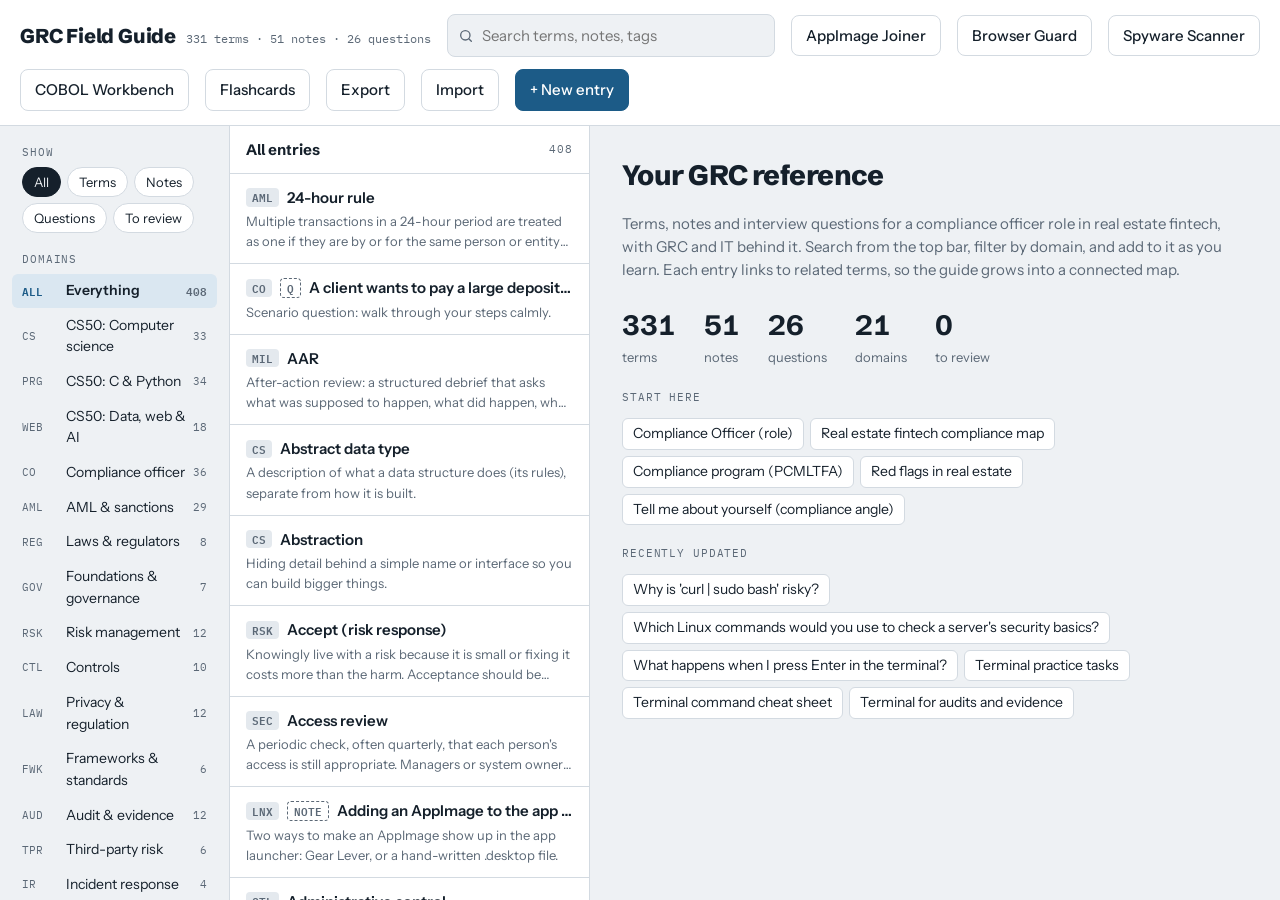
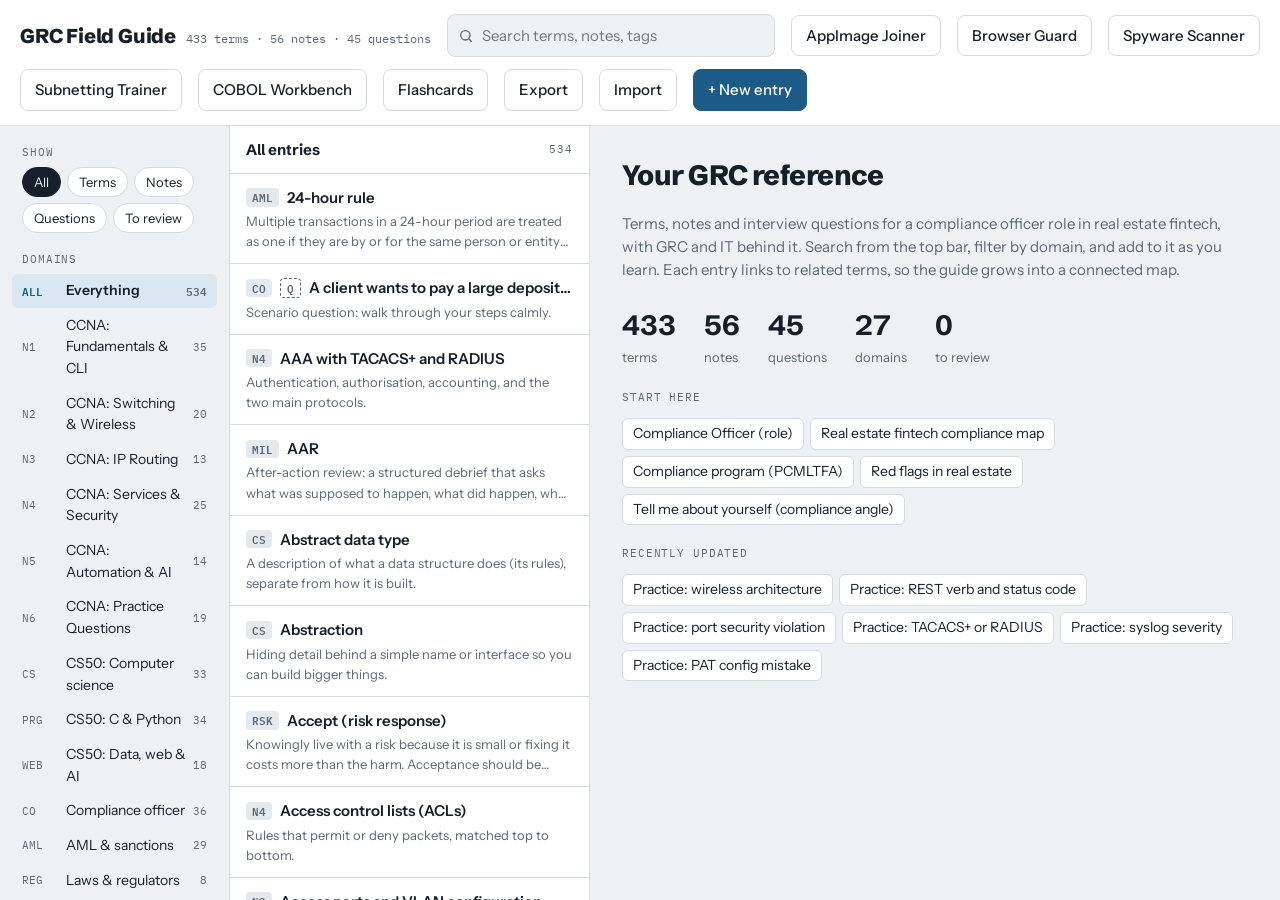
